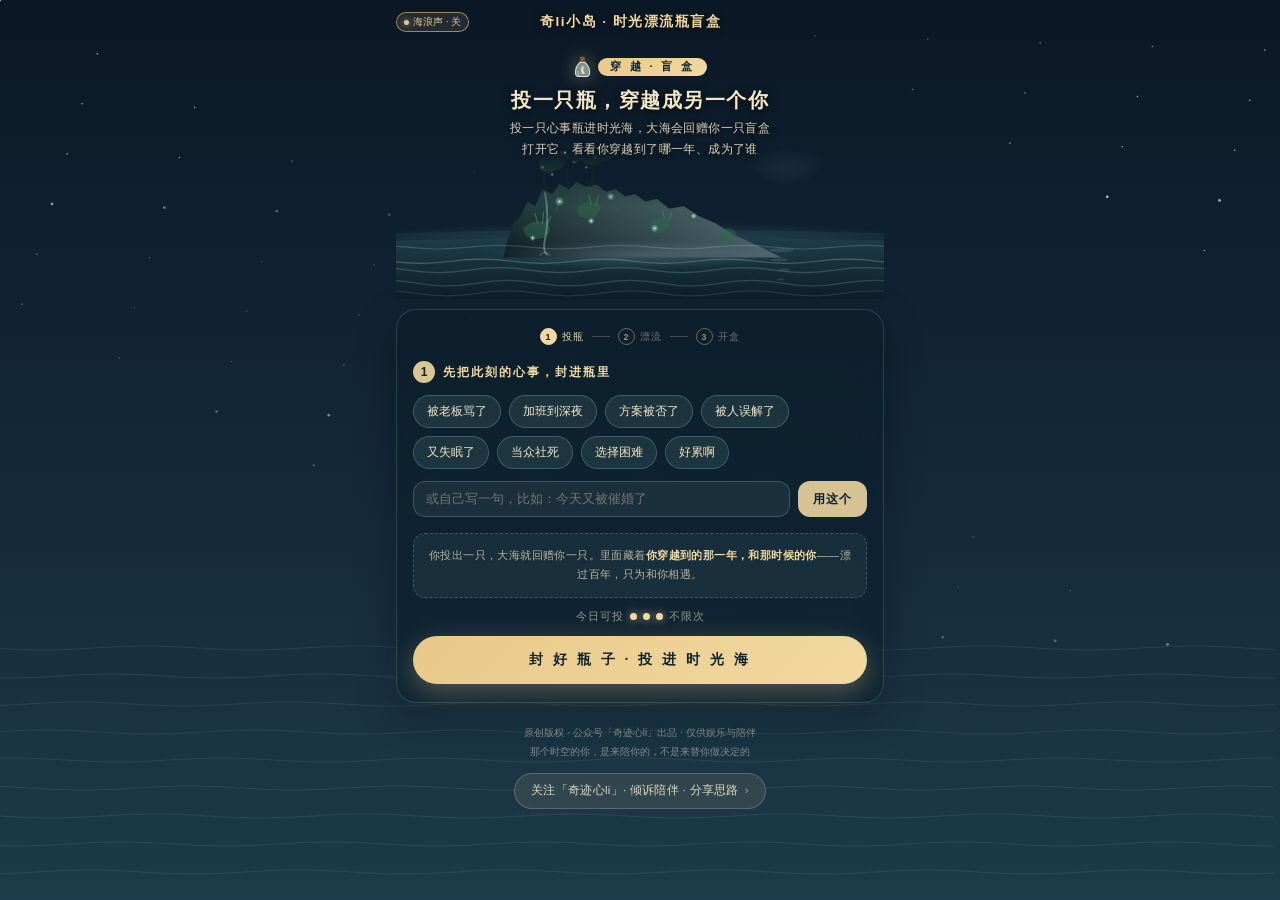
==== index.html @ 9c200d93 "H5 v5.5：投瓶/返回再投按键反馈音加大；年代滚轮改稳重连贯低鸣(E2→A2涌动+中频实体+八度微光)，两页同步" ====
<!DOCTYPE html>
<html lang="zh-CN">
<head>
<meta charset="UTF-8">
<meta name="viewport" content="width=device-width,initial-scale=1,maximum-scale=1,user-scalable=no">
<title>奇li小岛 · 时光漂流瓶盲盒</title>
<script>
var _hmt=_hmt||[];
(function(){var hm=document.createElement('script');
hm.src='https://hm.baidu.com/hm.js?e8ffc5809fb30e7ae87e03bc0fce1bfc';
var s=document.getElementsByTagName('script')[0];s.parentNode.insertBefore(hm,s);})();
function TRACK(e,p){try{if(window._hmt)window._hmt.push(['_trackEvent','island_box',e,JSON.stringify(p||{})]);}catch(x){}}
var GZH_BIZ='Mzg4NjQ3MjM3NQ==',GZH_NAME='奇迹心li';
var GZH_HOME='https://mp.weixin.qq.com/mp/profile_ext?action=home&__biz='+GZH_BIZ+'&scene=124#wechat_redirect';
var inWeChat=/MicroMessenger/i.test(navigator.userAgent);
function openGzh(src){TRACK(typeof src==='string'?src:'gzh',{ua:inWeChat?'wx':'other'});if(inWeChat){location.href=GZH_HOME;return;}copyName();}
function copyName(){try{var t=document.createElement('textarea');t.value=GZH_NAME;
t.style.position='fixed';t.style.opacity='0';document.body.appendChild(t);t.select();
document.execCommand('copy');document.body.removeChild(t);toast('已复制「'+GZH_NAME+'」，去微信搜索关注');
}catch(e){toast('请在微信搜索关注「'+GZH_NAME+'」');}}
function toast(m){var el=document.getElementById('toast');el.textContent=m;el.classList.add('show');
clearTimeout(toast._t);toast._t=setTimeout(function(){el.classList.remove('show');},1900);}
</script>
<style>
:root{--gold:#f2d9a0;--gold2:#e8c88a;--mint:#8fc0b6;--paper:#f2e6c6;--e1:#2e4038;--e2:#101814}
*{box-sizing:border-box;-webkit-tap-highlight-color:transparent}
html,body{margin:0;width:100%;min-height:100%;background:#0b1826;color:var(--paper);
font-family:-apple-system,BlinkMacSystemFont,"PingFang SC","Microsoft YaHei",sans-serif;user-select:none}
#cv{position:fixed;inset:0;width:100%;height:100%;display:block;z-index:0;transition:filter 1s ease}
.wrap{position:relative;z-index:2;max-width:520px;margin:0 auto;padding:0 16px 30px;min-height:100vh}
.top{position:sticky;top:0;z-index:5;display:flex;align-items:center;justify-content:space-between;
padding:12px 0 10px;margin-bottom:2px}
.top .name{color:var(--gold);font-size:13.5px;letter-spacing:1.5px;font-weight:600;text-shadow:0 1px 8px rgba(0,0,0,.7)}
.hero{position:relative;text-align:center;color:var(--paper);padding:12px 10px 0;height:255px;overflow:hidden}
.hero .txt{position:relative;z-index:3}
.hero .kicker-line{display:flex;align-items:center;justify-content:center;gap:6px;margin:0 0 9px}
.hero .bottle{position:relative;display:inline-flex;align-items:center;line-height:0;vertical-align:middle;filter:drop-shadow(0 0 9px rgba(232,200,138,.6))}
.hero .bottle-mini{display:block;width:19px;height:22px}
.hero h1{position:relative;font-size:20px;letter-spacing:1.5px;margin:0 0 4px;font-weight:600;text-shadow:0 2px 10px rgba(0,0,0,.8)}
.hero .kicker{position:relative;font-size:10.5px;letter-spacing:3px;color:#0e2230;background:linear-gradient(135deg,var(--gold2),var(--gold));
display:inline-block;padding:2px 12px;border-radius:12px;margin:0;font-weight:700}
.hero p{position:relative;font-size:11.5px;line-height:1.8;color:rgba(242,230,198,.9);letter-spacing:.4px;margin:0;text-shadow:0 1px 8px rgba(0,0,0,.85)}
.hero .scene{position:absolute;left:0;right:0;bottom:0;width:100%;height:150px;z-index:1;pointer-events:none;
-webkit-mask-image:linear-gradient(to bottom,transparent 0%,#000 38%);mask-image:linear-gradient(to bottom,transparent 0%,#000 38%)}
.panel{background:rgba(11,30,42,.56);border:1px solid rgba(143,192,182,.22);border-radius:20px;
padding:18px 16px;margin-top:10px;box-shadow:0 12px 40px rgba(0,0,0,.3);
-webkit-backdrop-filter:blur(12px);backdrop-filter:blur(12px)}
/* 三段式进度 */
.flow{display:flex;align-items:center;justify-content:center;margin:0 0 16px}
.flow .fs{display:flex;align-items:center;gap:5px;font-size:10px;letter-spacing:1px;color:rgba(242,230,198,.42)}
.flow .fs b{font-style:normal;width:17px;height:17px;border-radius:50%;border:1px solid rgba(242,217,160,.4);
display:flex;align-items:center;justify-content:center;font-size:9px;font-weight:600;color:rgba(242,217,160,.6)}
.flow .fs.on{color:var(--gold)}.flow .fs.on b{background:var(--gold);color:#0e2230;border-color:var(--gold)}
.flow .fl{width:18px;height:1px;background:rgba(242,217,160,.25);margin:0 8px}
.step{font-size:12px;color:var(--gold);letter-spacing:2px;font-weight:600;margin:2px 0 12px;
display:flex;align-items:center;gap:8px}
.step i{font-style:normal;width:22px;height:22px;border-radius:50%;background:rgba(242,217,160,.9);color:#0e2230;
font-size:12px;display:flex;align-items:center;justify-content:center;letter-spacing:0}
.tags{display:flex;flex-wrap:wrap;gap:8px}
.tag{font-size:12px;color:var(--paper);background:rgba(143,192,182,.12);border:1px solid rgba(143,192,182,.3);
border-radius:18px;padding:7px 13px;cursor:pointer;transition:.15s}
.tag:active,.tag.on{background:var(--gold);color:#0e2230;border-color:var(--gold)}
.custom{display:flex;gap:8px;margin-top:12px}
.custom input{flex:1;min-width:0;border:1px solid rgba(143,192,182,.28);border-radius:12px;padding:10px 12px;
font-size:12.5px;color:var(--paper);background:rgba(255,255,255,.06);outline:none;font-family:inherit}
.custom input::placeholder{color:rgba(242,230,198,.4)}
.custom input:focus{border-color:var(--gold)}
.custom button{border:none;background:rgba(242,217,160,.88);color:#0e2230;border-radius:12px;padding:0 15px;
font-size:12px;cursor:pointer;white-space:nowrap;letter-spacing:1px;font-weight:600}
.seal-note{margin-top:16px;padding:12px 13px;border-radius:12px;background:rgba(143,192,182,.08);
border:1px dashed rgba(143,192,182,.3);font-size:11px;line-height:1.75;color:rgba(242,230,198,.74);text-align:center;letter-spacing:.4px}
.seal-note b{color:var(--gold);font-weight:600}
.times{display:flex;align-items:center;justify-content:center;gap:6px;margin-top:12px;font-size:10.5px;color:rgba(242,230,198,.6);letter-spacing:1px}
.times i{font-style:normal;width:7px;height:7px;border-radius:50%;background:rgba(242,217,160,.25);transition:.3s}
.times i.on{background:var(--gold);box-shadow:0 0 8px rgba(242,217,160,.7)}
.bigbtn{display:block;width:100%;margin-top:12px;border:none;border-radius:26px;padding:15px;
background:linear-gradient(135deg,var(--gold2),var(--gold));color:#0e2230;font-size:14px;letter-spacing:3px;
font-weight:600;cursor:pointer;box-shadow:0 8px 26px rgba(232,200,138,.3);transition:.2s}
.bigbtn:active{transform:scale(.98)}
.bigbtn:disabled{background:rgba(143,192,182,.18);color:rgba(242,230,198,.5);box-shadow:none;cursor:default;letter-spacing:1px}
.bigbtn.ghost{background:linear-gradient(135deg,rgba(143,192,182,.28),rgba(143,192,182,.16));
color:#fff4d8;border:1px solid rgba(242,217,160,.5);box-shadow:0 0 24px rgba(143,192,182,.16)}
.reveal{display:none;margin-top:14px}.reveal.show{display:block}
/* 全屏仪式场景 */
.scene-full{display:none;position:fixed;inset:0;z-index:40;flex-direction:column;align-items:center;justify-content:center;
text-align:center;padding:30px;overflow:hidden}
.scene-full.show{display:flex}
#castScene{background:radial-gradient(circle at 50% 62%,#1c3b47 0%,#0b1826 68%)}
#driftScene{background:radial-gradient(circle at 50% 45%,#1b3348 0%,#0b1826 62%)}
.sf-kicker{font-size:10px;letter-spacing:5px;color:var(--mint);margin-bottom:10px;opacity:.85}
.sf-title{font-size:15px;letter-spacing:3px;color:var(--gold);margin-bottom:8px;font-weight:600}
.sf-sub{font-size:11.5px;line-height:1.9;color:rgba(242,230,198,.7);letter-spacing:.5px;max-width:300px;margin:0 auto}
/* 投瓶：心事入瓶 + 下沉 */
.cast-stage{position:relative;width:150px;height:170px;margin:24px auto 6px}
.cast-word{position:absolute;left:50%;top:6px;transform:translateX(-50%);white-space:nowrap;max-width:150px;overflow:hidden;
text-overflow:ellipsis;font-size:11px;color:#fff4d8;background:rgba(242,217,160,.12);border:1px solid rgba(242,217,160,.4);
padding:5px 12px;border-radius:12px;transition:all 1.05s cubic-bezier(.5,0,.7,.4)}
.cast-word.in{top:96px;transform:translateX(-50%) scale(.28);opacity:0}
.bottle-svg{position:absolute;left:50%;top:70px;width:62px;height:84px;margin-left:-31px;transition:all 1.1s cubic-bezier(.4,0,.6,1)}
.bottle-svg.sink{top:150px;transform:rotate(24deg) scale(.6);opacity:0}
/* 漂流：年份飞转 */
.wh-ring{position:relative;width:176px;height:176px;margin:8px auto 20px}
.wh-ring:before,.wh-ring:after{content:'';position:absolute;inset:0;border-radius:50%;
border:1px solid rgba(242,217,160,.4);animation:spin 3.2s linear infinite}
.wh-ring:after{inset:18px;border-color:rgba(143,192,182,.5);border-style:dashed;animation:spin 4.6s linear infinite reverse}
@keyframes spin{to{transform:rotate(360deg)}}
.wh-core{position:absolute;inset:42px;border-radius:50%;
background:radial-gradient(circle,rgba(242,217,160,.4),rgba(143,192,182,.1) 60%,transparent 72%);
box-shadow:0 0 60px rgba(242,217,160,.4);animation:pulse 1s ease-in-out infinite}
@keyframes pulse{0%,100%{transform:scale(.9);opacity:.7}50%{transform:scale(1.08);opacity:1}}
.wh-bottle{position:absolute;left:50%;top:50%;transform:translate(-50%,-50%);width:44px;height:60px;margin:0}
.wh-year{font-size:37px;font-weight:700;letter-spacing:2px;color:var(--gold);text-shadow:0 0 26px rgba(242,217,160,.6);font-variant-numeric:tabular-nums}
.wh-year.rolling{color:#fff4d8;animation:roll .11s linear infinite}
@keyframes roll{0%{opacity:.5;transform:translateY(-3px)}50%{opacity:1}100%{opacity:.6;transform:translateY(3px)}}
/* 大海回赠：海面浮起 + 拆封 */
#pickScene{background:radial-gradient(circle at 50% 55%,#17323f 0%,#0a141f 70%)}
.pick-stage{position:relative;width:200px;height:190px;margin:10px auto 0}
.pick-sea{position:absolute;left:0;right:0;bottom:18px;height:40px;border-radius:50%;
background:radial-gradient(ellipse at 50% 40%,rgba(143,192,182,.28),transparent 70%)}
.pick-bottle{position:absolute;left:50%;bottom:26px;width:66px;height:90px;margin-left:-33px;
transform:translateY(150px) rotate(-40deg);opacity:0;transition:all 1s cubic-bezier(.2,.8,.3,1)}
.pick-bottle.up{transform:translateY(0) rotate(-8deg);opacity:1}
.pick-bottle.open .cork{transform:translate(30px,-46px) rotate(40deg);opacity:0}
.pick-bottle .cork{transition:all .5s ease}
.pick-glow{position:absolute;left:50%;bottom:60px;width:120px;height:120px;margin-left:-60px;border-radius:50%;
background:radial-gradient(circle,rgba(242,217,160,.35),transparent 70%);opacity:0;transition:opacity .6s}
.pick-stage.up .pick-glow{opacity:1}
/* 穿越签证卡 */
.mail{display:none;position:relative;border-radius:20px;overflow:hidden;padding:0;
background:linear-gradient(155deg,var(--e1),var(--e2));
border:1px solid rgba(242,217,160,.45);
box-shadow:0 0 38px rgba(232,200,138,.18),inset 0 0 30px rgba(143,192,182,.1);
-webkit-backdrop-filter:blur(14px);backdrop-filter:blur(14px);transition:background .8s ease}
.mail.show{display:block;animation:rise .75s cubic-bezier(.2,.85,.3,1)}
@keyframes rise{from{opacity:0;transform:translateY(28px) scale(.94)}to{opacity:1;transform:translateY(0) scale(1)}}
.mail-glow{position:absolute;border-radius:50%;filter:blur(20px);pointer-events:none}
.mail-hd{position:relative;z-index:1;display:flex;align-items:center;justify-content:space-between;
padding:12px 16px;border-bottom:1px dashed rgba(242,217,160,.28)}
.mail-hd b{font-size:12px;color:var(--gold);letter-spacing:3px;font-weight:600}
.mail-hd span{font-size:8.5px;color:rgba(242,230,198,.55);letter-spacing:1.5px}
.mail-from{position:relative;z-index:1;text-align:center;font-size:10px;color:var(--mint);letter-spacing:1px;margin:12px 16px 0}
.mail-no{position:relative;z-index:1;text-align:center;font-size:9px;color:rgba(242,230,198,.45);letter-spacing:2px;margin-top:5px}
.mail-symbol{position:relative;z-index:1;width:52px;height:52px;margin:9px auto 4px;display:flex;align-items:center;justify-content:center;
border:1px solid rgba(242,217,160,.45);border-radius:50%;background:rgba(242,217,160,.07)}
.mail-symbol svg{width:34px;height:34px}
.mail-year{position:relative;z-index:1;text-align:center;color:#fff4d8;font-size:24px;font-weight:700;letter-spacing:1px;margin:6px 0 2px;
text-shadow:0 0 18px rgba(242,217,160,.45)}
.mail-era{position:relative;z-index:1;text-align:center;color:var(--mint);font-size:11.5px;letter-spacing:2px;margin-bottom:12px;opacity:.95}
.mail-art{position:relative;z-index:1;margin:0 14px;border-radius:12px;overflow:hidden;
border:1px solid rgba(242,217,160,.3);box-shadow:0 6px 22px rgba(0,0,0,.35)}
.mail-art svg{width:100%;height:118px;display:block}
.mail-stamp{position:absolute;z-index:2;right:20px;top:126px;width:46px;height:46px;border:2px solid rgba(232,120,90,.6);
border-radius:50%;display:flex;align-items:center;justify-content:center;transform:rotate(-16deg);
color:rgba(232,120,90,.85);font-size:9px;font-weight:700;letter-spacing:1px;background:rgba(12,32,46,.35)}
.mail-become{position:relative;z-index:1;text-align:center;margin:12px 16px 8px;font-size:11px;color:rgba(242,230,198,.72);letter-spacing:1px}
.mail-become b{display:block;margin-top:5px;font-size:16px;color:var(--gold);letter-spacing:.5px;font-weight:600;line-height:1.5;word-break:break-all}
.mail-become b em{font-style:normal;display:inline-flex;width:22px;height:22px;line-height:22px;justify-content:center;font-size:12px;color:#0e2230;background:linear-gradient(135deg,var(--gold2),var(--gold));border-radius:5px;margin-right:7px;vertical-align:1px;font-weight:700}
.mail-quote{position:relative;z-index:1;margin:2px 18px 10px;text-align:center;color:#fff4d8;font-size:15.5px;line-height:1.7;
font-weight:600;text-shadow:0 2px 10px rgba(0,0,0,.6)}
.mail-scene{position:relative;z-index:1;margin:0 14px 8px;padding:10px 13px;border-radius:9px;
background:rgba(242,217,160,.07);border:1px solid rgba(242,217,160,.16);
font-size:11.5px;line-height:1.85;color:rgba(248,235,205,.92);text-align:left;letter-spacing:.3px}
.mail-scene i{font-style:normal;color:var(--gold);opacity:.75;margin-right:4px}
.mail-quote:before{content:'「';color:var(--gold);opacity:.8}.mail-quote:after{content:'」';color:var(--gold);opacity:.8}
.mail-sign{position:relative;z-index:1;text-align:center;font-size:10px;color:rgba(242,230,198,.62);letter-spacing:.5px;padding:0 18px 15px;line-height:1.85}
.mail-sign b{color:var(--gold);font-weight:600}
/* v4.5 稀世穿越：金色点缀，保留原风格 */
.rare-badge{display:none;position:relative;z-index:3;margin:10px auto 0;width:max-content;
padding:4px 14px;border-radius:20px;font-size:10.5px;letter-spacing:3px;font-weight:700;color:#2a1c06;
background:linear-gradient(135deg,#f6e2a8,#e6c46e);box-shadow:0 0 16px rgba(242,217,160,.6),inset 0 1px 0 rgba(255,255,255,.5)}
.rare-badge.on{display:block;animation:badgeIn .7s cubic-bezier(.2,1.4,.4,1) both}
@keyframes badgeIn{from{opacity:0;transform:scale(.6) translateY(-6px)}to{opacity:1;transform:scale(1) translateY(0)}}
.mail.rare-glow{animation:mailGlow 1.6s ease-in-out 3}
@keyframes mailGlow{0%,100%{box-shadow:0 0 38px rgba(232,200,138,.18),inset 0 0 30px rgba(143,192,182,.1)}
50%{box-shadow:0 0 64px rgba(242,217,160,.7),inset 0 0 46px rgba(242,217,160,.22)}}
/* v4.6 殷实人家：淡青徽章 + 温和光晕（区别于稀世的金光） */
.rare-badge.prosper{background:linear-gradient(135deg,#bfe3d6,#86bdb0);color:#123a30;box-shadow:0 0 14px rgba(143,192,182,.55),inset 0 1px 0 rgba(255,255,255,.5)}
.mail.prosper-glow{animation:prosperGlow 1.6s ease-in-out 2}
@keyframes prosperGlow{0%,100%{box-shadow:0 0 30px rgba(143,192,182,.16),inset 0 0 24px rgba(143,192,182,.1)}
50%{box-shadow:0 0 50px rgba(143,192,182,.5),inset 0 0 34px rgba(143,192,182,.2)}}
.mail.rare-royal{border-color:rgba(246,226,168,.9)}
.mail.rare-royal .mail-year{text-shadow:0 0 26px rgba(246,226,168,.9),0 0 8px rgba(246,226,168,.7)}
.guide{display:flex;flex-direction:column;gap:9px;margin-top:13px}
.miniapp{display:flex;align-items:center;gap:10px;background:rgba(11,30,42,.42);
border:1px solid rgba(143,192,182,.18);border-radius:13px;padding:10px 11px;-webkit-backdrop-filter:blur(8px);backdrop-filter:blur(8px)}
.ma-qr{flex:none;width:52px;height:52px;border-radius:8px;background:rgba(255,255,255,.82);
border:1px dashed rgba(143,192,182,.42);display:flex;align-items:center;justify-content:center;overflow:hidden}
.ma-qr span{font-size:7.5px;color:#6c8a82;line-height:1.4;text-align:center;letter-spacing:.4px}
.ma-qr img{width:100%;height:100%;object-fit:contain;display:block}
.ma-tx{flex:1;min-width:0}
.ma-tx b{display:block;font-size:12.5px;color:var(--gold);letter-spacing:.5px}
.ma-tx small{display:block;font-size:10px;color:rgba(242,230,198,.62);margin-top:4px;line-height:1.55}
.again{display:flex;gap:10px;margin-top:10px}
.again button{flex:1;border:1px solid rgba(143,192,182,.3);background:rgba(143,192,182,.1);border-radius:12px;
padding:10px;font-size:12px;color:var(--paper);cursor:pointer;letter-spacing:1px}
.again button:active{background:rgba(143,192,182,.2)}
.decl{text-align:center;color:rgba(242,230,198,.5);font-size:10px;line-height:1.9;margin-top:20px}
.site-foot{margin:12px auto 0;text-align:center}
.foot-gzh{display:inline-flex;align-items:center;justify-content:center;gap:6px;min-height:36px;max-width:100%;margin:0 auto;padding:8px 16px;border:1px solid rgba(242,217,160,.24);border-radius:999px;background:rgba(242,217,160,.10);color:rgba(248,235,205,.88);font-size:11.5px;line-height:1.4;letter-spacing:.3px;white-space:nowrap;cursor:pointer;-webkit-backdrop-filter:blur(6px);backdrop-filter:blur(6px)}
.foot-gzh i{font-style:normal;color:rgba(143,192,182,.85)}
.foot-gzh:active{background:rgba(242,217,160,.18);border-color:rgba(242,217,160,.42);color:#fff4d8}
.toast{position:fixed;left:50%;top:50%;transform:translate(-50%,-50%) translateY(10px);
background:rgba(11,30,42,.96);color:var(--paper);font-size:12.5px;padding:11px 18px;border-radius:20px;
opacity:0;pointer-events:none;transition:.25s;z-index:99;white-space:nowrap;border:1px solid rgba(242,217,160,.3);text-align:center}
.toast.show{opacity:1;transform:translate(-50%,-50%) translateY(0)}

/* v1.7 海报预览 + 温和提醒 */
.poster-mask{position:fixed;inset:0;z-index:80;background:rgba(3,10,16,.9);display:none;align-items:center;justify-content:center;padding:16px;-webkit-backdrop-filter:blur(6px);backdrop-filter:blur(6px)}
.poster-mask.show{display:flex}
.poster-wrap{width:100%;max-width:330px;text-align:center}
.poster-wrap img{width:100%;display:block;border-radius:14px;box-shadow:0 20px 60px rgba(0,0,0,.6)}
.poster-actions{display:flex;gap:10px;margin-top:14px;justify-content:center}
.poster-actions button{flex:1;border-radius:20px;padding:10px 8px;font-size:12px;letter-spacing:2px}
.poster-save{border:1px solid rgba(242,217,160,.55);background:linear-gradient(135deg,rgba(242,217,160,.28),rgba(242,217,160,.14));color:var(--gold);font-weight:600}
.poster-close{border:1px solid rgba(143,192,182,.4);background:rgba(143,192,182,.1);color:var(--paper)}
.gentle{position:fixed;inset:0;z-index:75;background:rgba(3,10,16,.55);display:none;align-items:flex-end;justify-content:center;padding:0 16px 28px;-webkit-backdrop-filter:blur(3px);backdrop-filter:blur(3px)}
.gentle.show{display:flex}
.gentle-box{width:100%;max-width:360px;background:linear-gradient(135deg,rgba(28,50,58,.97),rgba(11,24,34,.97));border:1px solid rgba(242,217,160,.3);border-radius:16px;padding:18px;text-align:center;box-shadow:0 12px 40px rgba(0,0,0,.5)}
.gentle-box b{display:block;color:var(--gold);font-size:15px;letter-spacing:1.5px;margin-bottom:9px}
.gentle-box p{font-size:12px;line-height:1.75;color:rgba(242,230,198,.82);margin:0 0 15px}
.gentle-actions{display:flex;gap:10px;margin-top:2px}
.gentle-actions button{flex:1;font-size:12px;letter-spacing:2px;border-radius:20px;padding:9px 6px}
.ga-gzh{border:1px solid rgba(242,217,160,.4);background:rgba(242,217,160,.1);color:var(--gold)}
.ga-again{border:1px solid rgba(143,192,182,.45);background:rgba(143,192,182,.12);color:var(--paper)}
/* v1.9 全屏长按引导：低调，提示字小于主按钮，不抢视觉 */
.lp-mask{position:fixed;inset:0;z-index:90;background:rgba(3,10,16,.94);display:none;align-items:center;justify-content:center;padding:16px;-webkit-backdrop-filter:blur(4px);backdrop-filter:blur(4px)}
.lp-mask.show{display:flex}
.lp-inner{width:100%;max-width:320px;text-align:center}
.lp-inner img{width:100%;display:block;border-radius:12px;box-shadow:0 18px 50px rgba(0,0,0,.6)}
.lp-tip{font-size:10.5px;line-height:1.6;color:rgba(242,230,198,.45);letter-spacing:1px;margin:13px 0 0}
.lp-close{border:0;background:transparent;color:rgba(143,192,182,.5);font-size:11px;letter-spacing:2px;padding:8px 14px;margin-top:8px}

/* v5.1 海浪环境音开关 */
.wave-btn{flex:0 0 auto;display:inline-flex;align-items:center;gap:4px;background:rgba(232,200,138,.06);border:1px solid rgba(232,200,138,.25);color:#a99c82;border-radius:14px;padding:4px 7px;font-size:10px;line-height:1;white-space:nowrap;cursor:pointer;transition:.2s;-webkit-tap-highlight-color:transparent}
.wave-btn .wave-dot{width:5px;height:5px;border-radius:50%;background:#5a6b7d;transition:.2s}
.wave-btn.on{color:#e8c88a;border-color:rgba(232,200,138,.6);background:rgba(232,200,138,.1)}
.wave-btn.on .wave-dot{background:#e8c88a;box-shadow:0 0 6px rgba(232,200,138,.8);animation:wavePulse 2.4s ease-in-out infinite}
@keyframes wavePulse{0%,100%{opacity:.55}50%{opacity:1}}
/* 月光碎影波光闪烁 */
@keyframes glint{0%,100%{opacity:.14}50%{opacity:.04}}
.moongl ellipse{animation:glint 5.4s ease-in-out infinite}
.moongl ellipse:nth-child(2){animation-delay:-1.3s}
.moongl ellipse:nth-child(3){animation-delay:-2.7s}
.moongl ellipse:nth-child(4){animation-delay:-4.1s}
</style>
</head>
<body>
<canvas id="cv"></canvas>
<div class="wrap">
  <div class="top">
    <button class="wave-btn" id="waveBtn" type="button" aria-label="开关海浪环境音"><span class="wave-dot"></span>海浪声 · 关</button>
    <span class="name">奇li小岛 · 时光漂流瓶盲盒</span>
    <span style="width:92px"></span>
  </div>

  <div class="hero">
    <svg class="scene" viewBox="0 0 400 150" preserveAspectRatio="xMidYMax slice" aria-hidden="true">
      <defs>
        <radialGradient id="mg" cx="50%" cy="50%" r="50%">
          <stop offset="0" stop-color="#cfe0ec" stop-opacity=".42"/><stop offset="1" stop-color="#cfe0ec" stop-opacity="0"/>
        </radialGradient>
        <linearGradient id="rock" x1="0" y1="0" x2="0" y2="1">
          <stop offset="0" stop-color="#28433f"/><stop offset="1" stop-color="#0c1c24"/>
        </linearGradient>
        <linearGradient id="rockLit" x1="1" y1="0" x2="0" y2="0">
          <stop offset="0" stop-color="#8aa8b4" stop-opacity=".5"/><stop offset="1" stop-color="#8aa8b4" stop-opacity="0"/>
        </linearGradient>
        <linearGradient id="islandSea" x1="0" y1="0" x2="0" y2="1">
          <stop offset="0" stop-color="#1e3e49"/><stop offset="1" stop-color="#0c1e27"/>
        </linearGradient>
        <radialGradient id="mist" cx="50%" cy="50%" r="50%">
          <stop offset="0" stop-color="#a6c5cd" stop-opacity=".34"/><stop offset="1" stop-color="#a6c5cd" stop-opacity="0"/>
        </radialGradient>
        <radialGradient id="spark" cx="50%" cy="50%" r="50%">
          <stop offset="0" stop-color="#bff0d0" stop-opacity=".9"/><stop offset="1" stop-color="#bff0d0" stop-opacity="0"/>
        </radialGradient>
      </defs>

      <!-- 冷月 -->
      <circle cx="320" cy="18" r="40" fill="url(#mg)"/>
      <circle cx="320" cy="18" r="11" fill="#e3edf2" opacity=".9"/>

      <!-- 疏星 -->
      <g fill="#cfe0ec">
        <circle cx="40" cy="20" r=".9" opacity=".5"/><circle cx="96" cy="12" r="1" opacity=".4"/>
        <circle cx="150" cy="26" r=".8" opacity=".45"/><circle cx="210" cy="10" r="1" opacity=".5"/>
        <circle cx="262" cy="18" r=".9" opacity=".4"/><circle cx="120" cy="44" r=".7" opacity=".3"/>
        <circle cx="360" cy="12" r=".8" opacity=".4"/><circle cx="64" cy="46" r=".7" opacity=".3"/>
      </g>

      <!-- 远海薄雾 -->
      <path d="M0 96 Q200 90 400 96 V114 H0Z" fill="#193440" opacity=".5"/>
      <ellipse cx="200" cy="100" rx="230" ry="14" fill="url(#mist)" opacity=".5"/>

      <!-- 海面 -->
      <path d="M0 102 Q200 97 400 102 V150 H0Z" fill="url(#islandSea)"/>

      <!-- 冷月碎影（波光闪烁） -->
      <g class="moongl" fill="#bcd4de" opacity=".14">
        <ellipse cx="316" cy="110" rx="10" ry="1.6"/><ellipse cx="314" cy="118" rx="7" ry="1.3"/>
        <ellipse cx="318" cy="126" rx="5" ry="1"/><ellipse cx="315" cy="134" rx="3" ry=".8"/>
      </g>

      <!-- 孤岛礁岩：左高右缓入海，孤悬海上 -->
      <path d="M88 116 L92 100 L96 88 L102 82 L108 70 L114 74 L120 60 L128 64 L134 56 L142 60 L148 54 L156 58 L164 56 L172 62 L180 60 L188 66 L196 64 L204 70 L214 68 L224 76 L236 74 L248 82 L262 88 L278 98 L296 106 L316 116 Z" fill="url(#rock)"/>
      <path d="M88 116 L92 100 L96 88 L102 82 L108 70 L114 74 L120 60 L128 64 L134 56 L142 60 L148 54 L156 58 L164 56 L172 62 L180 60 L188 66 L196 64 L204 70 L214 68 L224 76 L236 74 L248 82 L262 88 L278 98 L296 106 L316 116 Z" fill="url(#rockLit)"/>

      <!-- 岩面青苔与蔓草：野生，不是修剪过的园林 -->
      <g fill="#2f6a4c" opacity=".5">
        <path d="M104 92 q10-9 20-4 q6 8-4 12 q-14 3-16-8z"/>
        <path d="M150 74 q10-7 18 0 q-2 10-12 10 q-10-2-6-10z"/>
        <path d="M210 86 q9-6 15 2 q-3 8-12 8 q-8-3-3-10z"/>
        <path d="M266 94 q8-5 13 2 q-2 7-10 7 q-7-2-3-9z"/>
      </g>
      <g stroke="#4b8a63" fill="none" stroke-width="1" stroke-linecap="round" opacity=".6">
        <path d="M116 88 l-2-8 M120 88 l1-9 M124 89 l3-7"/>
        <path d="M160 72 l-2-7 M164 73 l2-8"/>
        <path d="M220 84 l-2-7 M224 85 l2-6"/>
      </g>

      <!-- 岩顶几棵树：错落、歪斜、不成排，像自己长出来的 -->
      <g stroke="#122c26" fill="none" stroke-linecap="round">
        <path d="M142 58 Q138 44 142 34" stroke-width="2.4"/>
        <path d="M160 57 Q164 44 159 38" stroke-width="2"/>
        <path d="M124 62 Q119 52 123 45" stroke-width="1.7"/>
      </g>
      <g fill="#265640" opacity=".92">
        <path d="M142 36 q-11-2-10-11 q1-8 9-9 q2-9 11-7 q8 2 7 10 q7 3 5 10 q-2 6-11 6 q-6 6-11 1z"/>
        <path d="M159 40 q-9-1-8-9 q1-7 8-8 q2-7 9-6 q6 2 5 8 q6 3 4 8 q-2 5-9 5 q-5 5-9 2z"/>
        <path d="M123 46 q-7-1-6-7 q1-6 7-6 q1-6 7-5 q5 1 4 6 q5 2 3 6 q-2 4-7 4 q-4 4-8 2z"/>
      </g>
      <!-- 枝头几点花，世外桃源的信物 -->
      <g fill="#f6d9e2" opacity=".9">
        <circle cx="136" cy="30" r="1.5"/><circle cx="150" cy="26" r="1.4"/>
        <circle cx="146" cy="38" r="1.2"/><circle cx="163" cy="34" r="1.3"/>
        <circle cx="156" cy="42" r="1.1"/><circle cx="120" cy="42" r="1.2"/>
        <circle cx="128" cy="48" r="1"/>
      </g>

      <!-- 藤蔓垂落 -->
      <g stroke="#2f6048" fill="none" stroke-width="1" opacity=".65" stroke-linecap="round">
        <path d="M150 58 q3 12 -2 20"/><path d="M180 62 q-3 10 2 17"/>
        <path d="M132 64 q2 8 -1 14"/>
      </g>

      <!-- 一线山泉入海 -->
      <path d="M122 62 q4 22 0 40 q-2 8 2 12" fill="none" stroke="#a8d8d0" stroke-width="1.6" opacity=".4"/>
      <g stroke="#bcd4de" fill="none" opacity=".3" stroke-linecap="round">
        <path d="M118 114 q4-4 8 0"/>
      </g>

      <!-- 岛上的灵光：自然的萤光，不是谁家的灯 -->
      <g fill="url(#spark)" opacity=".8">
        <circle cx="134" cy="70" r="4"/><circle cx="176" cy="66" r="3.4"/>
        <circle cx="160" cy="86" r="3"/><circle cx="212" cy="92" r="3.2"/>
        <circle cx="112" cy="100" r="2.6"/><circle cx="244" cy="82" r="2.6"/>
      </g>
      <g fill="#dfffee" opacity=".8">
        <circle cx="134" cy="70" r=".8"/><circle cx="176" cy="66" r=".7"/>
        <circle cx="160" cy="86" r=".7"/><circle cx="212" cy="92" r=".7"/>
        <circle cx="112" cy="100" r=".6"/><circle cx="244" cy="82" r=".6"/>
      </g>

      <!-- 海面长波浪：贯穿整屏的连续水波线，整条随风缓缓流动 -->
      <g fill="none" stroke-linecap="round">
        <path d="M-40 108 q25 -3 50 0 t50 0 t50 0 t50 0 t50 0 t50 0 t50 0 t50 0 t50 0 t50 0" stroke="#bcd4de" stroke-width="1" opacity=".22">
          <animateTransform attributeName="transform" type="translate" values="-18 0; 18 -1; -18 0" dur="9s" repeatCount="indefinite"/>
          <animate attributeName="opacity" values=".14;.26;.14" dur="9s" repeatCount="indefinite"/>
        </path>
        <path d="M-40 118 q25 -3.5 50 0 t50 0 t50 0 t50 0 t50 0 t50 0 t50 0 t50 0 t50 0 t50 0" stroke="#a9c8d2" stroke-width="1" opacity=".3">
          <animateTransform attributeName="transform" type="translate" values="20 0; -20 1.2; 20 0" dur="7.4s" begin="-2s" repeatCount="indefinite"/>
          <animate attributeName="opacity" values=".18;.34;.18" dur="7.4s" begin="-2s" repeatCount="indefinite"/>
        </path>
        <path d="M-40 127 q25 -4 50 0 t50 0 t50 0 t50 0 t50 0 t50 0 t50 0 t50 0 t50 0 t50 0" stroke="#9dbcc6" stroke-width="1" opacity=".3">
          <animateTransform attributeName="transform" type="translate" values="-22 0; 22 -1.4; -22 0" dur="8.2s" begin="-4s" repeatCount="indefinite"/>
          <animate attributeName="opacity" values=".17;.33;.17" dur="8.2s" begin="-4s" repeatCount="indefinite"/>
        </path>
      </g>

      <!-- 雾锁孤礁 -->
      <ellipse cx="200" cy="114" rx="132" ry="12" fill="url(#mist)" opacity=".62"/>

      <!-- 前景长波浪：贯穿整屏的连续水波线，缓缓流动 -->
      <g fill="none" stroke-linecap="round">
        <path d="M-40 137 q25 -4.5 50 0 t50 0 t50 0 t50 0 t50 0 t50 0 t50 0 t50 0 t50 0 t50 0" stroke="#7fa6ae" stroke-width="1" opacity=".28">
          <animateTransform attributeName="transform" type="translate" values="-24 0; 24 0; -24 0" dur="10s" begin="-1s" repeatCount="indefinite"/>
          <animate attributeName="opacity" values=".18;.32;.18" dur="10s" begin="-1s" repeatCount="indefinite"/>
        </path>
        <path d="M-40 145 q25 -4 50 0 t50 0 t50 0 t50 0 t50 0 t50 0 t50 0 t50 0 t50 0 t50 0" stroke="#6f9aa4" stroke-width="1" opacity=".24">
          <animateTransform attributeName="transform" type="translate" values="26 0; -26 1; 26 0" dur="8.8s" begin="-5s" repeatCount="indefinite"/>
          <animate attributeName="opacity" values=".14;.28;.14" dur="8.8s" begin="-5s" repeatCount="indefinite"/>
        </path>
      </g>
    </svg>
    <div class="txt">
      <div class="kicker-line"><span class="bottle"><svg class="bottle-mini" viewBox="0 0 24 28" aria-hidden="true"><rect x="9" y="1" width="6" height="5" rx="1" fill="#8a5a3c"/><rect x="8" y="5.5" width="8" height="2.6" rx="1" fill="#6e462e"/><path d="M9 8 q-6 5 -6 13 q0 5 4 5 h10 q4 0 4-5 q0-8-6-13 Z" fill="#a9d0c6" fill-opacity=".62" stroke="#d8ede4" stroke-width="1.3"/><path d="M11 13 q-2 5 0 9 q2 2 4 0 q-2-2-2-5 q0-2 1-4 Z" fill="#f2e6c6" stroke="#c9a86a" stroke-width=".8"/><path d="M6 19 q0 4 2 6" fill="none" stroke="#eaf7f1" stroke-opacity=".7" stroke-width="1"/></svg></span><span class="kicker">穿 越 · 盲 盒</span></div>
      <h1>投一只瓶，穿越成另一个你</h1>
      <p>投一只心事瓶进时光海，大海会回赠你一只盲盒<br>打开它，看看你穿越到了哪一年、成为了谁</p>
    </div>
  </div>

  <div class="panel" id="formPanel">
    <div class="flow" id="flow">
      <span class="fs on"><b>1</b>投瓶</span><span class="fl"></span>
      <span class="fs"><b>2</b>漂流</span><span class="fl"></span>
      <span class="fs"><b>3</b>开盒</span>
    </div>
    <div class="step"><i>1</i>先把此刻的心事，封进瓶里</div>
    <div class="tags" id="pains">
      <span class="tag">被老板骂了</span><span class="tag">加班到深夜</span>
      <span class="tag">方案被否了</span><span class="tag">被人误解了</span>
      <span class="tag">又失眠了</span><span class="tag">当众社死</span>
      <span class="tag">选择困难</span><span class="tag">好累啊</span>
    </div>
    <div class="custom">
      <input id="customPain" type="text" maxlength="24" placeholder="或自己写一句，比如：今天又被催婚了">
      <button id="addPain">用这个</button>
    </div>
    <div class="seal-note">你投出一只，大海就回赠你一只。里面藏着<b>你穿越到的那一年，和那时候的你</b>——漂过百年，只为和你相遇。</div>
    <div class="times" id="times"><span>今日可投</span><i class="on"></i><i class="on"></i><i class="on"></i><span id="timesLeft">不限次</span></div>
    <button class="bigbtn" id="genBtn">封 好 瓶 子 · 投 进 时 光 海</button>
  </div>

  <div class="reveal" id="reveal">
    <!-- 第一幕：投瓶 -->
    <div class="scene-full" id="castScene">
      <div class="sf-kicker">第 一 幕 · 投 瓶</div>
      <div class="sf-title">把心事交给海</div>
      <div class="cast-stage">
        <div class="cast-word" id="castWord">被老板骂了</div>
        <svg class="bottle-svg" id="castBottle" viewBox="0 0 62 84" aria-hidden="true">
          <defs>
            <linearGradient id="gl" x1="0" y1="0" x2="1" y2="1">
              <stop offset="0" stop-color="#bfe0d8" stop-opacity=".55"/><stop offset=".5" stop-color="#7fb0ac" stop-opacity=".32"/><stop offset="1" stop-color="#cfe6dd" stop-opacity=".5"/>
            </linearGradient>
          </defs>
          <rect x="24" y="4" width="14" height="12" rx="2" fill="#8a5a3c"/>
          <rect x="23" y="14" width="16" height="5" rx="2" fill="#6e462e"/>
          <path d="M25 19 q-13 12 -13 30 L12 74 Q12 79 17 79 L45 79 Q50 79 50 74 L50 49 q0-18-13-30 Z" fill="url(#gl)" stroke="#d8ede4" stroke-opacity=".7" stroke-width="1.5"/>
          <path d="M30 34 q-6 12 0 26 q6 4 12 0 q-6-6-6-16 q0-7 2-11 Z" fill="#f2e6c6" opacity=".9" stroke="#c9a86a" stroke-width="1"/>
          <path d="M24 75 Q31 78 38 75" fill="none" stroke="#cfe6dd" stroke-opacity=".5" stroke-width="1"/>
        </svg>
      </div>
      <div class="sf-sub" id="castSub">你的瓶子沉进了时光海，越漂越远……</div>
    </div>

    <!-- 第二幕：漂流穿越 -->
    <div class="scene-full" id="driftScene">
      <div class="sf-kicker">第 二 幕 · 时 光 穿 行</div>
      <div class="wh-ring">
        <div class="wh-core"></div>
        <svg class="wh-bottle" viewBox="0 0 62 84" aria-hidden="true">
          <rect x="24" y="4" width="14" height="12" rx="2" fill="#8a5a3c"/>
          <path d="M25 19 q-13 12 -13 30 L12 74 Q12 79 17 79 L45 79 Q50 79 50 74 L50 49 q0-18-13-30 Z" fill="url(#gl)" stroke="#d8ede4" stroke-opacity=".7" stroke-width="1.5"/>
          <path d="M30 34 q-6 12 0 26 q6 4 12 0 q-6-6-6-16 q0-7 2-11 Z" fill="#f2e6c6" opacity=".9"/>
        </svg>
      </div>
      <div class="wh-year rolling" id="whYear">0000</div>
      <div class="sf-sub" style="margin-top:12px">这只瓶子，正漂过一年又一年……<br>它会停在哪一段岁月？</div>
    </div>

    <!-- 第三幕：大海回赠 -->
    <div class="scene-full" id="pickScene">
      <div class="sf-kicker">第 三 幕 · 大 海 回 赠</div>
      <div class="sf-title">大海回赠你一只瓶</div>
      <div class="pick-stage" id="pickStage">
        <div class="pick-glow"></div>
        <div class="pick-sea"></div>
        <svg class="pick-bottle" id="pickBottle" viewBox="0 0 62 84" aria-hidden="true">
          <g class="cork"><rect x="24" y="4" width="14" height="12" rx="2" fill="#8a5a3c"/></g>
          <rect x="23" y="14" width="16" height="5" rx="2" fill="#6e462e"/>
          <path d="M25 19 q-13 12 -13 30 L12 74 Q12 79 17 79 L45 79 Q50 79 50 74 L50 49 q0-18-13-30 Z" fill="url(#gl)" stroke="#d8ede4" stroke-opacity=".75" stroke-width="1.5"/>
          <path d="M30 34 q-6 12 0 26 q6 4 12 0 q-6-6-6-16 q0-7 2-11 Z" fill="#f2e6c6" opacity=".95" stroke="#c9a86a" stroke-width="1"/>
        </svg>
      </div>
      <div class="sf-sub" id="pickSub">海面浮起一只瓶——这是大海回赠你的盲盒，里面是你穿越后的那一年。</div>
      <button class="bigbtn ghost" id="pickBtn" style="display:none;max-width:280px">拔 开 瓶 塞 · 拆 开 盲 盒</button>
    </div>

    <!-- 穿越签证卡 -->
    <div class="mail" id="mail">
      <div class="mail-glow" style="width:120px;height:120px;top:20px;left:-30px;background:rgba(242,217,160,.14)"></div>
      <div class="mail-glow" style="width:110px;height:110px;bottom:20px;right:-24px;background:rgba(143,192,182,.14)"></div>
      <div class="mail-hd"><b>时 光 签 证</b><span>TIME PASSPORT · QILI ISLAND</span></div>
      <div class="rare-badge" id="rareBadge">稀 世 穿 越</div>
    <div class="mail-from" id="mailFrom">来自另一段时光的回信</div>
      <div class="mail-no" id="mailNo">漂流编号 NO. 000001</div>
      <div class="mail-symbol" id="mailSymbol"></div>
      <div class="mail-year" id="mailYear">公元 1003 年</div>
      <div class="mail-era" id="mailEra">北宋 · 景德年间</div>
      <div class="mail-art" id="mailArt"></div>
      <div class="mail-stamp" id="mailStamp">已 抵 达</div>
      <div class="mail-become">你穿越成了<b><em id="mailIcon">匠</em><span id="mailRole">青铜工匠</span></b></div>
      <div class="mail-scene"><i>◈</i><span id="mailScene"></span></div>
      <div class="mail-quote" id="mailQuote"></div>
      <div class="mail-sign" id="mailSign"></div>
    </div>

    <div class="guide" id="guide" style="display:none">
      <div class="miniapp" id="miniApp">
        <div class="ma-qr" id="miniQr"><span>小程序码<br>待放入</span></div>
        <div class="ma-tx">
          <b>回到「奇li小岛」小程序</b>
          <small>你在这儿扔出的瓶，和小岛海边捡到的也许来自同一片海</small>
        </div>
      </div>
      <div class="again">
        <button id="copyBtn">保存签证图</button>
        <button id="resetBtn">返回再投一只</button>
      </div>
    </div>
  </div>

  <div class="decl">原创版权 · 公众号「奇迹心li」出品 · 仅供娱乐与陪伴<br>那个时空的你，是来陪你的，不是来替你做决定的</div>
  <div class="site-foot">
    <button class="foot-gzh" id="footGzh" type="button" aria-label="关注公众号奇迹心li">关注「奇迹心li」· 倾诉陪伴 · 分享思路 <i>›</i></button>
  </div>
</div>
<div class="toast" id="toast"></div>

<div class="poster-mask" id="posterMask">
  <div class="poster-wrap">
    <img id="posterImg" alt="时光签证海报">
    <div class="poster-actions">
      <button class="poster-save" id="posterSave" type="button">保存到相册</button>
      <button class="poster-close" id="posterClose" type="button">关 闭</button>
    </div>
  </div>
</div>
<div class="lp-mask" id="lpMask">
  <div class="lp-inner">
    <img id="lpImg" alt="时光签证海报">
    <p class="lp-tip">长按图片，存到相册</p>
    <button class="lp-close" id="lpClose" type="button">知道了</button>
  </div>
</div>
<div class="gentle" id="gentle">
  <div class="gentle-box">
    <b>今天海面平静了</b>
    <p>三次投瓶已经用完，去公众号「奇迹心li」看看今天飘来了哪些故事，或者继续投瓶。</p>
    <div class="gentle-actions">
      <button class="ga-gzh" id="gentleGzh" type="button">去「奇迹心li」</button>
      <button class="ga-again" id="gentleClose" type="button">继续投瓶</button>
    </div>
  </div>
</div>


<script>
(function(){
  var cv=document.getElementById('cv'),ctx=cv.getContext('2d');
  var W=0,H=0,DPR=Math.min(window.devicePixelRatio||1,2);
  function resize(){W=window.innerWidth;H=window.innerHeight;cv.width=W*DPR;cv.height=H*DPR;ctx.setTransform(DPR,0,0,DPR,0,0);}
  window.addEventListener('resize',resize);resize();
  var t=0;
  function frame(){
    t+=0.016;
    var g=ctx.createLinearGradient(0,0,0,H);
    g.addColorStop(0,'#0b1826');g.addColorStop(0.55,'#14293a');g.addColorStop(1,'#1d3b4a');
    ctx.fillStyle=g;ctx.fillRect(0,0,W,H);
    for(var i=0;i<70;i++){
      var x=(i*97.3)%W,y=(i*53.7)%(H*0.72),a=0.25+0.55*(0.5+0.5*Math.sin(t*1.2+i));
      ctx.globalAlpha=a;ctx.fillStyle='#cfe0ec';
      ctx.beginPath();ctx.arc(x,y,(i%4===0?1.4:0.8),0,6.2832);ctx.fill();
    }
    ctx.globalAlpha=1;
    ctx.strokeStyle='rgba(180,214,220,.10)';ctx.lineWidth=1;
    for(var r=0;r<9;r++){var yy=H*0.72+r*(H*0.28/9);ctx.beginPath();
      for(var x=0;x<=W;x+=14){var dy=Math.sin(x*0.03+t*0.8+r)*2;
        if(x===0)ctx.moveTo(x,yy+dy);else ctx.lineTo(x,yy+dy);}ctx.stroke();}
    requestAnimationFrame(frame);
  }
  requestAnimationFrame(frame);

  var ERAS=[{"year":"公元前 1600 年","spin":"公元前1600","era":"商 · 青铜时代","c1":"#3a2a1e","c2":"#14100c","art":"<defs><linearGradient id=\"e0\" x1=\"0\" y1=\"0\" x2=\"0\" y2=\"1\"><stop offset=\"0\" stop-color=\"#3a2a1e\"/><stop offset=\"1\" stop-color=\"#14100c\"/></linearGradient><radialGradient id=\"e0g\" cx=\"72%\" cy=\"28%\" r=\"55%\"><stop offset=\"0\" stop-color=\"#f2d9a0\" stop-opacity=\".3\"/><stop offset=\"1\" stop-color=\"#f2d9a0\" stop-opacity=\"0\"/></radialGradient></defs><rect width=\"300\" height=\"120\" fill=\"url(#e0)\"/><rect width=\"300\" height=\"120\" fill=\"url(#e0g)\"/><path d=\"M20 90 L20 54 L280 54\" fill=\"none\" stroke=\"#7a5c3a\" stroke-width=\"2\"/><path d=\"M14 54 L150 30 L286 54\" fill=\"none\" stroke=\"#8c5a2f\" stroke-width=\"3\"/><g stroke=\"#c9a86a\" fill=\"none\" stroke-width=\"1.4\"><path d=\"M96 100 v-22 M110 100 v-22 M124 100 v-22 M138 100 v-22 M152 100 v-22\"/><path d=\"M94 84 h60 M94 92 h60\"/></g><g transform=\"translate(210,90) scale(1)\" fill=\"#0a0807\"><circle cx=\"0\" cy=\"-14\" r=\"6\"/><path d=\"M-6 -9 Q0 -5 6 -9 L10 8 Q0 12 -10 8 Z\"/><path d=\"M-11 8 Q-17 11 -15 15 L15 15 Q17 11 11 8 Z\"/></g>","symbol":"<path d=\"M12 4 h8 v8 h-8z M10 12 h12 v3 h-12z M12 15 l-2 5 M20 15 l2 5\" stroke=\"#f2d9a0\" fill=\"none\" stroke-width=\"1.4\"/>","roles":[{"name":"青铜铸造匠","icon":"铸","q":"火候到了，铜水自己会说话","scene":"蹲在陶范旁，一勺铜水顺着浇口注进去，白烟腾起。等范子凉透，拿石锤轻轻敲开，露出一只纹路清晰的爵。"},{"name":"甲骨刻辞官","icon":"文","q":"把日子刻下来，就不怕忘","scene":"龟甲摊在膝头，握着青铜刻刀，一笔一笔把今日的雨量和收成刻进骨面。刻完吹去碎屑，把甲片收进麻袋。"},{"name":"玉器琢磨匠","icon":"玉","q":"好玉是磨出来的","scene":"坐在砂轮前，捧着一块带皮的玉料来回推磨，手上沾满解玉砂。磨了半日，玉的温润才从石皮里一点点透出来。"},{"name":"陶器烧制匠","icon":"陶","q":"泥巴进了窑，出来就是器物","scene":"把排好的陶坯推进窑膛，添上干柴，火苗舔着窑壁。守到天亮开窑，一件件陶罐青中带亮，挨个敲听声响。"},{"name":"种粟农人","icon":"粟","q":"地不骗人，种什么收什么","scene":"天刚亮就下到田里，弯着腰把粟苗间的杂草一根根拔掉。日头升高，直起身抹把汗，看看齐腰的青苗。"},{"name":"养蚕妇人","icon":"蚕","q":"一片叶子，一条命，一缕丝","scene":"她轻手轻脚掀开竹匾，撒上一层嫩桑叶，蚕儿立刻沙沙地啃起来。她挑走几条僵蚕，又给匾底垫干草。"},{"name":"织帛女工","icon":"织","q":"一寸一寸，织出日子","scene":"她坐在织机前，脚踏综片，手来回投梭，素帛一寸寸抽长出来。经线断了，她捻住线头打个结，接着织。"},{"name":"酿酒师","icon":"酒","q":"等着，好酒急不得","scene":"掀开陶瓮的草盖，探手探了探温度，闻了闻发酸的香气。搅动酒醪后重新封好，又在瓮口压上一块湿布。"},{"name":"煮盐工","icon":"盐","q":"海水熬干了，留下日子的味","scene":"在海边支起陶锅，把海水一瓢瓢舀进去煮。水气蒸腾，锅底结出白花花的盐粒，用竹铲慢慢刮进筐里。"},{"name":"放牛牧人","icon":"牧","q":"牛认路，也认人","scene":"赶着一群牛到河滩，找了块背风的草坡让它们吃。一头小牛走远，甩了下鞭梢把它拦回来，又数了数数。"},{"name":"山野猎户","icon":"猎","q":"靠山吃山，得懂山的脾气","scene":"背着弓箭走进山坳，顺着兽径找蹄印。发现一处新翻的土，搭箭蹲在下风口，屏息等着。"},{"name":"河上渔人","icon":"渔","q":"水里有的是饭碗","scene":"把网撒进河湾，拽着绳慢慢收。网里有几条活蹦的鱼，挑出大的放进鱼篓，小的随手放回水里。"},{"name":"造车匠","icon":"轮","q":"轮子圆，路才走得远","scene":"在木轮外层夯上一圈湿泥再慢慢烘干，用刀修出规整的圆。装上车轴，转了转轮，听它转得稳不稳。"},{"name":"造船木工","icon":"舟","q":"木板拼起来，就是过河的路","scene":"把刨平的木板并排铺开，用绳索和榫卯一块块拼合船身。缝隙处塞进麻絮，再抹上一层桐油。"},{"name":"皮革鞣匠","icon":"革","q":"一张生皮，揉软了才好用","scene":"把兽皮泡在石灰水里，用石刀刮去残肉，再放进鞣液里反复揉搓。晾干的皮子柔韧，拿它缝成鞋。"},{"name":"夯土筑墙工","icon":"筑","q":"一杵一杵，墙就立起来","scene":"把黄土填进木夹板，几个人抡起石杵一齐夯。夯了一层又一层，墙体渐渐高出人头， 再用水平木检查直不直。"},{"name":"守门吏","icon":"守","q":"守好这道门，里头才安稳","scene":"拄着木戈站在城门下，盘查进出的车马。日头毒，挪到阴影里，眼睛却没离开路上的人。"},{"name":"传信驿使","icon":"驿","q":"信在手上，脚就不能停","scene":"把竹简塞进背囊，换上一双结实的草鞋，沿着驿道快步走。过一道坎，抹把汗，又加快了步子。"},{"name":"驾车马夫","icon":"驭","q":"缰绳在手里，马就听你的","scene":"握着辔头，试着拉了拉缰绳，战马打了个响鼻。待车稳当，一扬鞭，车轮碾过土路向前。"},{"name":"市集贾人","icon":"贾","q":"贱买贵卖，靠的是眼力","scene":"在集市摆开货席，把贝币按大小串好。有人来问价，堆起笑脸比划，最后做成一桩，小心收起贝串。"},{"name":"金器匠","icon":"金","q":"黄金软，手艺要硬","scene":"把金块放在砧上，用小锤一点点捶成薄片，再剪成纹样。金箔薄得能透光，屏着气把它贴上器身。"},{"name":"陨铁锻工","icon":"铁","q":"天上落下的铁，得慢慢打","scene":"把陨铁块烧红，抡锤反复锻打，火星四溅。淬过水后再磨，刃口泛出冷光，用指腹试试锋利。"},{"name":"骨器匠","icon":"骨","q":"骨头也能做成吃饭的家伙","scene":"把兽骨锯断、削形，在磨石上一点点磨出针和锥。磨尖一根，举到光下看看，吹去骨粉收进匣子。"},{"name":"象牙雕刻匠","icon":"雕","q":"纹路里藏着分寸","scene":"一手扶着象牙，一手用小铜刻刀顺纹路游走。碎屑落了一地，一只小鸟的轮廓渐渐从牙面上浮出来。"},{"name":"养马厩吏","icon":"厩","q":"马养好了，蹄子都亮","scene":"给马添了草料，又拿刷子顺着鬃毛一遍遍刷。一匹马尥蹶子，轻喝一声按住，检查蹄铁松没松。"},{"name":"编席匠","icon":"席","q":"一根苇篾，压出平整日子","scene":"坐在地上，把晒干的苇篾一压一挑编成席。手指翻得飞快，边角收齐后，抖了抖席面，平平整整。"},{"name":"制弓匠","icon":"弓","q":"一张好弓，弯得有道理","scene":"把桑木条蒸软，一点点弯出弧度，用筋和胶层层缠紧。上了弦试拉，弓身嗡的一声，满意地点头。"},{"name":"制镞匠","icon":"镞","q":"箭头虽小，差一分都不行","scene":"在小石范里浇出铜箭镞，冷却后一枚枚修锉锋刃。捏着一枚对准光，看三棱正不正。"},{"name":"司仪礼官","icon":"礼","q":"礼数周全，人心就安","scene":"整顿衣冠，把祭器一件件按次序摆好，反复核对位置。时辰到了，朗声唱礼，引领众人依序行礼。"},{"name":"仓吏","icon":"仓","q":"颗粒归仓，心里才踏实","scene":"打开仓门，用斗量进新收的粟，一笔笔记在木牍上。晒谷场还有一堆没入库，喊人来帮忙装袋。"},{"name":"屠户","icon":"屠","q":"手脚麻利，才对得起这行","scene":"在案板上放好牲口，磨了磨刀，动作利落地分割。把皮、肉、骨分门别类挂好，用水冲净手和案。"},{"name":"灶上厨人","icon":"厨","q":"一顿热饭，抵过半日劳累","scene":"在土灶前添柴，陶甑里蒸着粟饭，热气从缝隙冒出。用木勺搅了搅锅里的羹，尝了尝咸淡。"},{"name":"制曲工","icon":"曲","q":"曲好，酒才有魂","scene":"把蒸熟的麦粒摊在席上，拌上曲种，盖上麻布发酵。几天后翻开，霉色均匀，凑近闻了闻，是清正的曲香。"},{"name":"麻纺女工","icon":"麻","q":"粗细之间，自有分寸","scene":"她把沤好的麻皮撕成细缕，捻在纺锤上抽线。线团绕了一圈又一圈，她把够长的线挽成把，码进篮里。"},{"name":"守夜巡人","icon":"巡","q":"夜里有人醒着，白天才安稳","scene":"提着木梆沿街走了两趟，敲两下报时。拐角处有堆干柴，停下看了看，确认没有火星才继续走。"},{"name":"鼓乐师","icon":"乐","q":"鼓一响，人的心就齐了","scene":"把鼓面绷紧，试敲了两下调音。礼乐起时，跟着节奏稳稳落槌，鼓点穿过庭院传得很远。"},{"name":"采药人","icon":"药","q":"山里的草木，都是药","scene":"背着药篓攀上石坡，认出一株熟悉的草，用小铲连根挖起。抖净泥土后，把根叶分开夹进麻纸里。"},{"name":"搓绳匠","icon":"绳","q":"股股拧在一起，才拉得住","scene":"把几缕麻纤维捻成股，反向绞合成绳。绕在手上拽了拽试力，结实的绳子被这人一圈圈盘好。"},{"name":"陶范修匠","icon":"范","q":"范子准，铸出来的才周正","scene":"拿着小刀在陶范内壁细细修整纹路，吹去浮土。对着光看了看范腔，把两块范合起来比对齐整。"},{"name":"赶车脚夫","icon":"脚","q":"路是走出来的，也是扛出来的","scene":"把货包用扁担挑起，压得肩头一沉。歇脚时靠在树边灌了口囊里的水，又直起身赶上前面的车队。"},{"name":"采铜矿工","icon":"矿","q":"一锤一凿，敲出青铜的根","scene":"举着石锤在矿洞里凿壁，火星溅在脸上。敲下一块孔雀石，装进竹篓，佝着背拖到洞口，交给等在上面的同伴。"},{"name":"葛布织女","icon":"葛","q":"一根葛丝，织出过冬的衣裳","scene":"她坐在织机前，把沤好的葛纤维捻成线。经线绷紧，她来回投梭，织出细密的布，晾在竹竿上，风一吹轻轻摆动。"},{"name":"贝币穿串工","icon":"贝","q":"串起贝壳，串起一整个集市","scene":"坐在家门口，用石钻给贝壳穿孔。穿好的贝币十枚一串，用麻绳系牢，摞在竹盘里，等着拿去集市换粮食。"},{"name":"漆器髹涂匠","icon":"漆","q":"一层一层，涂出温润的光泽","scene":"在木胎上刷生漆，一层晾干再刷下一层。刷到最后一遍，把器物倒扣在架子上阴干，漆面亮得能照出人影。"},{"name":"石斧磨制工","icon":"石","q":"磨得越利，日子越好过","scene":"蹲在溪边，拿着石坯在磨石上反复推磨。加水，再磨，直到刃口锋利。把磨好的石斧绑上木柄，试着砍了一下树枝。"},{"name":"方国君主","icon":"君","q":"一方水土，皆听号令","scene":"坐在青铜铸成的座上，听各部来使依次陈情。议事时不急着表态，等众人说完，才缓缓开口定下这年的盟约。","tier":"royal"},{"name":"部落首领","icon":"首","q":"带着族人，择水草而居","scene":"站在高处查看这片河谷的水源，回头招呼族人搭起帐篷。分配猎物时，总把最厚的一块留给年长者。","tier":"royal"},{"name":"牧牛人家","icon":"牧","q":"牛群里，有我家的角","scene":"在河滩上放牛，隔一会就数一遍。母牛下了犊，在小牛耳朵上打了记号，那是自家添的口。","tier":"prosper"},{"name":"小铜匠","icon":"铜","q":"火里的铜，会变成日子","scene":"在自家院角支起小炉，把废铜熔了重铸。铸出的铜镜虽小，磨亮了能照见整张脸，拿到集市上换回半袋粟。","tier":"prosper"},{"name":"陶坊主","icon":"陶","q":"一窑烧出来，全家吃半年","scene":"守着自家的陶窑，添柴、看火、等开窑。出窑时坛坛罐罐摆一地，挑出没裂的那几个，明天拿去换粮。","tier":"prosper"},{"name":"井田农户","icon":"田","q":"田埂是我家划的界","scene":"在自家的那块田里插秧，田埂上插着自家的木桩做界。收成除去公粮，剩下的堆在自家仓里，够吃到开春。","tier":"prosper"},{"name":"贞人","icon":"卜","q":"一灼之间，问卜吉凶","scene":"手持灼龟的枝条，在裂纹里读出征兆，把占辞刻在甲骨上，一笔一画都照着规矩来。"},{"name":"作册","icon":"册","q":"刻在骨上的，都是大事","scene":"把占卜的辞句刻在牛骨上，记下年月和事由。刻错一笔，就用刀刮平重来，从不将就。"},{"name":"女史","icon":"史","q":"这一年的事，我记着","scene":"她在骨板上记录收成和祭祀，字刻得小而密。旁人都说，她记得比谁都清楚。"},{"name":"金文铸铭匠","icon":"铭","q":"把名字，铸进青铜","scene":"在陶范内壁刻下铭文，浇铸后字便留在鼎上。一刀一刀地刻，生怕错了一笔。"},{"name":"氏族长","icon":"族","q":"一族人的事，都要过问","scene":"管着几十户人家，分地、断事、祭祖都要这人拿主意。族里有了纠纷，都来找这人评理。"},{"name":"族长","icon":"族","q":"撑起一族","scene":"掌管祭祀和分配，遇事拿得起主意。青壮都出去征战了，留在家里的老小都听这人的。"},{"name":"宗子","icon":"宗","q":"大宗的担子，落在长子肩上","scene":"是嫡长子，继承了宗庙和祭田。每逢祭祀，站在最前头，带着全族人叩拜。"},{"name":"亚","icon":"亚","q":"带兵的武官","scene":"统领一队人马，战时冲在最前。青铜头盔压得低，只看得见这人握戈的手。"},{"name":"铸铜女工","icon":"铜","q":"铜水烫手，日子却不苦","scene":"她在作坊里盯着铜液，一勺勺浇进陶范。汗顺着鬓角流，她顾不上擦，怕浇歪了。"},{"name":"玉琮琢磨女工","icon":"玉","q":"一寸玉，十分工","scene":"她用解玉砂一点点磨着玉琮，玉屑混着水。一块璞玉要磨上好几个月，她急不来。"},{"name":"骨器雕刻女工","icon":"骨","q":"把骨头，雕成花","scene":"她拿石刀在骨片上刻纹，刻出细密的花样。做成的骨笄骨梳，妇女们争着要。"},{"name":"皮革缝制女工","icon":"革","q":"一张皮，缝成衣","scene":"她把兽皮鞣软，用骨针穿上筋线缝合。针脚细密，做出的皮衣又暖又耐穿。"},{"name":"养蚕女官","icon":"桑","q":"蚕事，也要有人管","scene":"她管着王室的蚕桑，教妇女们养蚕缫丝。哪家的蚕生了病，她去看看就能治好。"},{"name":"酿酒女","icon":"酒","q":"曲蘖发了，酒就香了","scene":"她看着陶缸里的酒醪泛起细泡，知道时候到了。滤出来的酒清亮，王室宴饮都爱用。"},{"name":"石斧磨制女工","icon":"石","q":"磨一把斧，费半月工","scene":"她在水磨石上反复打磨石斧，一遍遍加水。斧刃越来越亮，她才停下手。"},{"name":"编席女工","icon":"席","q":"一编一挑，席子就成了","scene":"她把芦苇剖成细篾，手指翻飞编成席。编好的席子铺在地上，又平又结实。"},{"name":"农","icon":"稷","q":"春天种下，秋天满仓","scene":"跟着众人下地播种，把粟粒撒进垄里。除草、收割，一样不落，收成比谁都细。"},{"name":"采葛女","icon":"葛","q":"山里的葛，能织成布","scene":"她上山采葛藤，剥皮晒干，拿回来煮练出纤维。葛布清凉，夏天穿正合适。"},{"name":"采集野果女","icon":"果","q":"山野里的，都是馈赠","scene":"她挎着竹篮上山，采回野果和野菜。什么能吃、什么不能，她一眼就认得。"},{"name":"渔猎女","icon":"渔","q":"河里的鱼，逃不过她的网","scene":"她在河边下网，收网时活蹦乱跳的鱼不少。剖开晾干，够吃上好几天。"},{"name":"牧牛女","icon":"牧","q":"牛群，跟着她走","scene":"她赶着牛群到河边吃草，隔一会就数一遍。哪头牛走远了，她甩着鞭子去赶回来。"},{"name":"巫","icon":"巫","q":"歌舞娱神","scene":"在祭祀时起舞，摇着铃，口中念着祝词。求雨、祛病，族人都信这人。"},{"name":"乐舞女","icon":"舞","q":"鼓声一起，她就起舞","scene":"她随着鼓点旋转，长袖翻飞。祭祀和宴饮都少不了她，舞姿轻盈得像风。"},{"name":"宗庙守者","icon":"庙","q":"守着祖先的牌位","scene":"每日清扫宗庙，在牌位前点上香火。逢年过节，把祭品一一摆好。"},{"name":"舂米女","icon":"舂","q":"一杵一杵，舂出白米","scene":"她举着石杵舂米，一下一下砸在谷物上。米粒渐渐脱壳，她的手臂又酸又麻。"},{"name":"医","icon":"药","q":"认得百草，就敢下手","scene":"背着药篓上山采药，认得哪种草治哪种病。村里人有个头疼脑热，都来找这人。"},{"name":"猎手","icon":"猎","q":"弓箭，拉得满","scene":"背着弓箭进山，放轻脚步接近猎物。一箭射去，稳准狠，出手干净利落。"},{"name":"筑墙工","icon":"夯","q":"一夯一夯，墙就高了","scene":"和其这人人一起抬石夯土，喊着号子一齐落下。城墙一天天垒高，的手磨出了茧。"},{"name":"造车工","icon":"车","q":"轮子圆，车才稳","scene":"削木做轮，把辐条一根根装进轮毂。量了又量，轮子转起来又圆又稳。"},{"name":"船工","icon":"舟","q":"一条船，也撑得动","scene":"撑着竹篙送船过河，水流再急，也能稳稳把住方向。两岸的人都知道这人的本事。"},{"name":"盐工","icon":"盐","q":"煮海为盐，日夜不停","scene":"在盐田边守着煮盐的锅，添柴、撇沫。海水煮干，白花花的盐就出了锅。"},{"name":"矿工","icon":"矿","q":"矿洞再深，也挡不住这人","scene":"提着油灯下到矿井，敲下一块块矿石。洞里又黑又潮，却干得麻利。"},{"name":"厨","icon":"厨","q":"灶上的火，说了算","scene":"掌着灶上的火候，炒菜、蒸饭、炖汤样样在行。宴席上的菜，都经这人的手。"},{"name":"织染工","icon":"染","q":"一缸染料，染出五彩","scene":"把布匹浸进染缸，一遍遍浸染晾晒。颜色越染越正，看着满院彩布，心里欢喜。"},{"name":"铜匠","icon":"铜","q":"小炉子，也能铸出物件","scene":"在自家院角支起小炉，把废铜熔了重铸。铸出的铜镜虽小，磨亮了能照见整张脸。"},{"name":"药师","icon":"药","q":"一味药，治一方人","scene":"采来草药晒干切碎，按方子配好。谁家孩子发热，抓两味药送去，分文不多取。"},{"name":"卜筮师","icon":"卜","q":"灼龟问卜，读得准","scene":"在宗庙旁替人占卜，灼烧龟甲看裂纹。问事的排着队，的判断从没出过大错。"},{"name":"青铜礼器匠","icon":"铜","q":"铸鼎像铸日子","scene":"在作坊里浇铸青铜礼器，修范、浇铜、打磨。一件鼎要忙活许久，成品庄重厚重。"},{"name":"玉佩匠","icon":"玉","q":"佩玉有声，琢得巧","scene":"琢磨玉佩，钻孔、穿系、打磨。玉佩走动时叮当作响，贵族们都爱戴。"},{"name":"甲骨修治工","icon":"骨","q":"一片甲骨，修得平","scene":"把龟甲兽骨削平、打磨、钻孔，供贞人占卜。骨面平整，刻辞才清晰。"},{"name":"黍稷农","icon":"稷","q":"黍稷丰收，全家欢喜","scene":"在田里种黍稷，播种、除草、收割。粮食满仓，一年的口粮就有了着落。"},{"name":"制酒匠","icon":"酒","q":"鬯酒香，酿得出","scene":"酿造祭祀用的鬯酒，选粮、制曲、发酵。酒香浓郁，祭祀时必不可少。"},{"name":"贞卜长官","icon":"卜","q":"卜筮之事，掌管","scene":"掌管宫中的占卜之事，率众贞人灼龟问卜。国家大事，都要先问过神明。"},{"name":"青铜铸造师","icon":"铜","q":"青铜礼器，监造","scene":"主持铸造青铜礼器，设计纹样、把控火候。一件件重器，在这人手里诞生。"},{"name":"桑田管理者","icon":"桑","q":"蚕桑之事，统领","scene":"统领王室的蚕桑事务，教百姓养蚕缫丝。丝帛产出，功不可没。"},{"name":"卜官","icon":"卜","q":"卜辞的事，说了算","scene":"在宫中掌管卜辞，灼龟、释兆、刻辞。国家祭祀，都由这人主持问卜。"},{"name":"玉雕匠","icon":"玉","q":"玉石在这人手里生辉","scene":"雕琢玉石，选材、切割、琢磨。一件件玉器，光润精美。"},{"name":"制陶匠","icon":"陶","q":"一窑陶器，养一家","scene":"在河滩边管理陶窑，添柴看火等开窑。出窑的陶器摆一地，换回粟米。"},{"name":"侍女","icon":"侍","q":"夜里伺候主人起居，天没亮就起身","scene":"她把青铜镜摆正，替女主人抿好发，退到门边垂手站着，等一声吩咐。"},{"name":"女祭司","icon":"女","q":"通神的人，主持小的祭祀","scene":"她捧着黍稷站上土台，念着祝词，把酒缓缓洒在青铜爵里，青烟直往上走。"},{"name":"媵妾","icon":"媵","q":"随女子出嫁的陪嫁人","scene":"她跟着车队走了三天，抱着陪嫁的漆盒，进了新夫家先拜见正室，站到了偏席。"},{"name":"女奴","icon":"女","q":"在贵族家做杂役的人","scene":"她背着一捆柴从河边回来，膝盖没沾地就被叫去舂米，石杵一起一落，日头压在屋顶。"},{"name":"庖厨女","icon":"庖","q":"在厨房里 火候的人","scene":"她蹲在灶口添柴，陶鼎里的肉咕嘟作响，拿竹筷戳一下软硬，撒把盐进去。"},{"name":"织工","icon":"女","q":"在织机上织布的妇女","scene":"双脚踩着提综杆，梭子来回穿，经线密密排开，一匹麻布慢慢从轴上卷出来。"},{"name":"采薇女","icon":"采","q":"上山采野菜的妇女","scene":"她挎着竹篮沿坡走，专挑嫩的薇菜掐，指头染了点绿，篮底不一会就铺了一层。"},{"name":"卜人","icon":"女","q":"替人问卜的妇女","scene":"把龟甲放在火上烤，看清裂纹走向，低声说了一句吉凶，来人顿时松了肩。"},{"name":"族长之妻","icon":"族","q":"掌管族内女眷事务的妇人","scene":"她把各家的婚丧排得井井有条，谁家缺粮她先开仓，族里人都听她的主意。"},{"name":"卜筮助手","icon":"卜","q":"协助贞人整理卜辞的人","scene":"把烤过的龟甲按裂纹分类摆好，一笔一笔刻上卜辞，字虽小却清清楚楚。"},{"name":"制陶女工","icon":"制","q":"在陶坊里捏坯烧陶的妇女","scene":"她把泥坯放上轮盘，一手蘸水一手塑形，转了几圈，一只陶罐便有了模样。"},{"name":"乐舞","icon":"乐","q":"鼓点一起，长袖翻飞","scene":"随鼓点旋转，长发甩开，脚下扬起细细的尘，围观的族人都看呆了。"},{"name":"女巫","icon":"女","q":"在族中主持祭祀问卜的妇人","scene":"她摇着响器，闭目念词，替族人问卜吉凶，神色肃穆。"},{"name":"玉工","icon":"玉","q":"琢磨玉石器物的匠人","scene":"把玉料放在砺石上反复研磨，一点点磨出温润的光泽，一枚玉璧渐渐成形。"}]},{"year":"公元前 500 年","spin":"公元前500","era":"春秋 · 百家争鸣","c1":"#3a3620","c2":"#14120c","art":"<defs><linearGradient id=\"e1\" x1=\"0\" y1=\"0\" x2=\"0\" y2=\"1\"><stop offset=\"0\" stop-color=\"#3a3620\"/><stop offset=\"1\" stop-color=\"#14120c\"/></linearGradient><radialGradient id=\"e1g\" cx=\"72%\" cy=\"28%\" r=\"55%\"><stop offset=\"0\" stop-color=\"#f2d9a0\" stop-opacity=\".3\"/><stop offset=\"1\" stop-color=\"#f2d9a0\" stop-opacity=\"0\"/></radialGradient></defs><rect width=\"300\" height=\"120\" fill=\"url(#e1)\"/><rect width=\"300\" height=\"120\" fill=\"url(#e1g)\"/><path d=\"M40 88 Q44 46 78 46 Q112 46 116 88\" fill=\"none\" stroke=\"#6b8e6b\" stroke-width=\"3\"/><g fill=\"#6b8e6b\"><circle cx=\"58\" cy=\"54\" r=\"10\"/><circle cx=\"84\" cy=\"48\" r=\"12\"/><circle cx=\"98\" cy=\"60\" r=\"8\"/></g><g stroke=\"#c9a86a\" stroke-width=\"1\"><path d=\"M196 88 v-16 M208 88 v-16 M220 88 v-16 M232 88 v-16\"/></g><g transform=\"translate(150,94) scale(1)\" fill=\"#120e09\"><circle cx=\"0\" cy=\"-14\" r=\"6\"/><path d=\"M-6 -9 Q0 -5 6 -9 L10 8 Q0 12 -10 8 Z\"/><path d=\"M-11 8 Q-17 11 -15 15 L15 15 Q17 11 11 8 Z\"/></g>","symbol":"<path d=\"M6 8 h20 M8 12 h16 M10 16 h12 M12 20 h8\" stroke=\"#f2d9a0\" fill=\"none\" stroke-width=\"1.4\"/>","roles":[{"name":"竹简抄书人","icon":"简","q":"字写端正，道理才立得住","scene":"把竹片烤干水分，铺开后用漆笔竖着抄写。写错一字，拿小刀轻轻刮去，重新落笔，直到通篇齐整。"},{"name":"讲学夫子","icon":"学","q":"有教无类，来者不拒","scene":"坐在树下讲学，弟子围了一圈。有人迟到，停下等对方坐好，才接着把方才那句再讲一遍。"},{"name":"铸币匠","icon":"币","q":"钱要匀，人心才信","scene":"在陶范里浇出刀币，一枚枚修去毛边，用锉刀找平。捏起一枚对着光看，厚薄是否一致。"},{"name":"采桑女","icon":"桑","q":"桑叶养蚕，也养一家老小","scene":"她挎着竹篮走到桑林，踮脚够下嫩叶。指尖被枝条划了一下，她不在意，低头把叶子码得整整齐齐。"},{"name":"耕田农夫","icon":"耕","q":"春种一粒，秋收万颗","scene":"扶着木犁，赶牛翻开冻了一冬的土。垄沟笔直，歇下来看看翻好的地，把犁铧上的泥土敲掉。"},{"name":"射御教习","icon":"射","q":"拉弓先拉心","scene":"在校场立起箭靶，示范怎样稳住下盘。徒弟子拉偏了，上前纠正手势，让这人再来一次。"},{"name":"御车教习","icon":"御","q":"驾车如驾车，更要驾住自己","scene":"站在车旁，教弟子如何控缰、如何转弯。自己上车演示一圈，落地后拍拍车辕，让徒弟照着来。"},{"name":"剑匠","icon":"剑","q":"剑要利，人要沉得住气","scene":"把剑坯反复折叠锻打，纹路一层层叠进钢里。淬火时白汽腾起，握紧剑柄，看刃口是否笔直。"},{"name":"鼓琴乐人","icon":"琴","q":"琴声一响，心就静了","scene":"调好琴弦，指尖轻拨试音。府中宴饮开始，端坐抚琴，一曲未了，满座都静了下来。"},{"name":"采诗官","icon":"诗","q":"民间的歌，藏着世道","scene":"走乡串村，把路边传唱的歌谣记在竹简上。听村妇唱完一段，拱手道谢，笔不停地把词记下。"},{"name":"卜居匠人","icon":"匠","q":"房子盖得正，住着才安","scene":"用墨线在木料上弹直，抬手劈出榫头。梁柱架起后，爬上去校正，看这房子立得正不正。"},{"name":"养豚农户","icon":"豚","q":"把猪养肥，日子就有盼头","scene":"给圈里的猪添了潲水，又垫上一层干土。一头小猪拱开栅栏，赶紧堵上，拍拍它的背赶回去。"},{"name":"织缣女工","icon":"缣","q":"细活儿，得慢工","scene":"她在织机上穿引细丝，纬线细得几乎看不清。她屏住气投梭，一寸缣织下来，额头已沁出细汗。"},{"name":"染坊匠","icon":"染","q":"颜色是染出来的，也是等出来的","scene":"把布匹浸进靛蓝染缸，拎起再落下，反复几遍。晾在竹竿上的布由浅入深，风一吹泛出沉静的蓝。"},{"name":"制履匠","icon":"履","q":"鞋合脚，路才走得远","scene":"比着脚样剪好鞋底，用麻线一针针纳密。针脚歪了就拆掉重来，直到底子结实平整才收针。"},{"name":"担水夫","icon":"水","q":"一担水，挑起一家人的日子","scene":"挑着两只木桶到井边，摇上来的水打了个旋。扁担压着肩，稳稳地往回走，桶里的水没洒出半滴。"},{"name":"伐木工","icon":"薪","q":"柴火足，冬天就不冷","scene":"抡起斧头对着树干砍，木屑飞溅。树放倒后，锯成一段段，捆成柴担，掂了掂分量才挑起。"},{"name":"捕兽人","icon":"猎","q":"深山里讨生活，靠的是经验","scene":"在林间查看套索，发现套住了野兔，上前取下。看看天色不早，收好猎物，顺着来路往回走。"},{"name":"摆渡人","icon":"渡","q":"送人过河，也是积德","scene":"撑着竹篙把渡船靠岸，扶老人上船。河水流得急，稳稳撑篙，船头偏了就用力一拨，直直驶向对岸。"},{"name":"集市估客","icon":"估","q":"货比三家，价才公道","scene":"把布匹在摊上摊开，等客人来挑。有人压价，笑着摇头，最后各让一步成交，小心地把钱串收好。"},{"name":"养蜂人","icon":"蜂","q":"蜂养得好，蜜就甜","scene":"掀开蜂箱，提出一块蜜脾，金黄的蜜顺着巢房流。用刀割下封盖，把蜜脾放进木桶里控蜜。"},{"name":"制墨匠","icon":"墨","q":"墨要黑，也要香","scene":"把松烟和胶揉成墨团，在石墩上反复捶打。捶到细腻，搓成墨锭，压上印纹，摆在架子上阴干。"},{"name":"收粟牙人","icon":"牙","q":"撮合买卖，靠的是信","scene":"在粮市牵线，帮农户和买家说合价格。两边都点头后，收下一点佣金，又去张罗下一桩。"},{"name":"守城更卒","icon":"更","q":"更鼓一响，全城安睡","scene":"抱着梆子沿墙巡视，按更次敲响。远处有动静，停下细听一会儿，确认无事才继续走。"},{"name":"车辕修匠","icon":"辕","q":"车坏在路上，误的是大事","scene":"蹲在车旁，用楔子把松动的车辕敲紧，缠上麻绳加固。修完拽了拽，确认牢靠才让车夫上路。"},{"name":"采石工","icon":"石","q":"石头硬，人比石头更有韧劲","scene":"在采石场用錾子顺石纹凿开一道缝，再插进楔子敲。大石块应声分离，和同伴喊着号子把它滚下山。"},{"name":"孵雏农妇","icon":"雏","q":"守着鸡窝，就守着一窝指望","scene":"把鸡蛋一个个摆进草窝，翻动垫草看温度。几天后传来细碎的啄壳声，轻轻拨开壳，探出一只湿漉漉的小鸡。"},{"name":"造弓弦匠","icon":"弦","q":"弦绷得紧，弓才使得上力","scene":"把筋丝泡软，搓成均匀的细股，再绞合成弦。上到弓上试拉，弦嗡然一响，拨了拨音，正好。"},{"name":"编筐匠","icon":"筐","q":"篾条一挑一压，编出收纳","scene":"把柳条剖成细篾，浸软后一圈圈盘底、收边。筐沿收齐，剪去多余的篾头，抖了抖筐里的碎屑。"},{"name":"卖羹小贩","icon":"羹","q":"一碗热羹，暖过路人肠胃","scene":"在路口支起小锅，羹汤咕嘟冒泡。有人来买，盛一碗递过去，嘱咐小心烫，顺手收下几枚钱。"},{"name":"驯马人","icon":"马","q":"烈马认的是耐心","scene":"拿着草料慢慢靠近一匹还没驯服的马，轻声安抚。等它肯让人摸脖子了，才套上笼头，牵着溜圈。"},{"name":"制陶坯工","icon":"坯","q":"坯子正，瓶子才圆","scene":"把泥团摔在轮盘上，脚蹬转盘，双手蘸水把泥扶正。指腹一提，一只瓶坯在旋转中渐渐成形。"},{"name":"抄录史官","icon":"史","q":"记下来，才不会被岁月抹掉","scene":"把朝会上的言行一条条记在竹简上，反复推敲措辞。写定后用刀削平竹青，按年月编连成册。"},{"name":"养鱼塘户","icon":"鱼","q":"一池活水，养一池鱼","scene":"往塘里撒了一把鱼食，成群的鱼涌上来抢食。蹲在塘边看水色，抄起木勺舀了点水闻了闻。"},{"name":"织网匠","icon":"网","q":"网眼匀，才网得住鱼","scene":"拿着梭子在木框间穿梭，一梭一结地编网。织到一半，拎起来抖开，看看网眼是否大小一致。"},{"name":"晒酱匠","icon":"酱","q":"酱晒足了日头，味才厚","scene":"把酱缸搬到院里晒，揭开盖让太阳晒透。傍晚翻搅一遍，缸面泛出油亮，盖上纱，防着落灰。"},{"name":"搬运脚夫","icon":"搬","q":"力气也是本钱","scene":"把货箱绑上背架，弯着腰一步步往坡上挪。歇脚时捶捶酸胀的腰，灌口水，又直起身继续走。"},{"name":"竹编匠","icon":"竹","q":"竹子剖开，能编出万般用处","scene":"把竹筒剖成篾条，用刀背刮得光滑。手指翻飞间，一只竹篮的经纬渐渐成形，收好边，搁在一旁。"},{"name":"看仓老仆","icon":"仓","q":"守着一仓粮，心里踏实","scene":"每天清早打开仓门通风，看看粮堆有没有受潮。发现一处返潮，赶紧把上面的粮挪开晾晒。"},{"name":"相马人","icon":"相","q":"好马看骨相，也看眼神","scene":"绕着一匹马慢慢走了一圈，捏了捏马腿，又掰开马口看牙。点头说了句好马，牵马人脸上立刻有了笑。"},{"name":"铸钟匠","icon":"钟","q":"一口钟，响的是礼乐","scene":"守着熔炉，把铜液浇进钟范。冷却后破范，拿錾子修整钟身，敲一下听音，音不准就再刮薄一点，直到声音清亮。"},{"name":"制鼓匠","icon":"鼓","q":"鼓声一响，人心就齐了","scene":"把牛皮泡软，蒙在木鼓框上，用木钉钉牢。绷紧鼓面后，抡起鼓槌试敲几下，声音闷响有力，才把鼓交给来取的车兵。"},{"name":"牛车运输户","icon":"车","q":"慢慢走，也能走到远方","scene":"赶着牛车走在土路上，车上装着陶器和布匹。遇着泥坑，跳下车用木板垫路，牛低着头一步步拽，车轮终于碾了过去。"},{"name":"卖浆人","icon":"浆","q":"一碗酸浆，解的是赶路人的渴","scene":"在城门口摆摊，木桶里盛着发酵的酸浆。有人路过，舀一碗递过去，看对方仰头喝完，抹抹嘴，又挑起担子往前走。"},{"name":"狗屠","icon":"屠","q":"手上有活，心里就不慌","scene":"在市集后面支起案板，手脚麻利地收拾停当。有人来买肉，割下一块，用荷叶包好递过去，顺手把刀在磨石上蹭了两下。"},{"name":"吹竽乐人","icon":"竽","q":"合奏里，也有我的声音","scene":"抱着竽坐在乐班末尾，鼓腮吹气，手指按着簧管。合奏响起，跟着节拍起伏，虽站在人后，一个音也没含糊。"},{"name":"弈棋教习","icon":"棋","q":"落子无悔，想清楚再下手","scene":"在树下摆开棋局，教弟子布局。黑子白子落了又起，指着一处说这里要留气，弟子点头，重新拈起一枚棋子。"},{"name":"治疾医者","icon":"医","q":"能治的治，不能治的陪着","scene":"背着药囊走在乡间，被人请到病榻前。切脉看舌，开出几味草药，交代如何煎煮，临走又回头看了看病人的气色。"},{"name":"养鹿人","icon":"鹿","q":"鹿养得壮，日子就有奔头","scene":"在圈里给鹿添草料，看着它们低头啃食。一只小鹿走过来蹭这人的手，摸摸它的头，又去检查栅栏有没有松动。"},{"name":"采漆工","icon":"漆","q":"割漆要趁早，一刀一刀都是辛苦","scene":"挎着漆桶走进山林，在漆树干上斜割一刀。乳白的漆液慢慢渗出，用竹片刮进桶里，天亮前要走遍几十棵树。"},{"name":"修堤工","icon":"堤","q":"堤筑得牢，庄稼才稳当","scene":"扛着夯土杵在河堤上劳作，一夯一夯实。泥溅到腿上，抹一把接着干，日落时堤坝又高出一截，才扛起工具回家。"},{"name":"种瓜农人","icon":"瓜","q":"瓜熟了，日子就甜了","scene":"在瓜田里给瓜苗压蔓，摘掉多余的雄花。蹲下翻看一个幼瓜，小心得很，用草叶盖住防晒，盼着它快点长大。"},{"name":"采莲女","icon":"莲","q":"一篓莲蓬，挑进城就换了米","scene":"她撑着小船钻进荷塘，伸手采下饱满的莲蓬。莲子剥出来装在竹篮里，船舱渐渐满了，她掉转船头，往集市的方向划去。"},{"name":"诸侯","icon":"侯","q":"守一国，安一方的百姓","scene":"在殿上接见各国使臣，听众人陈说利害。散朝后独自在院中踱步，就着灯火把盟约的措辞又改了一遍。","tier":"royal"},{"name":"上卿","icon":"卿","q":"位极人臣，仍俯身听民声","scene":"身着朝服立于班列之首，议事时最先发言。退朝后换上常服，拐进街巷去看新修的水渠是否通畅。","tier":"royal"},{"name":"大儒","icon":"儒","q":"一言可为天下法","scene":"在讲坛上讲授经典，堂下坐满远道而来的学子。有人起身辩难，略一思索，引经据典从容答对。","tier":"elite"},{"name":"养蚕户","icon":"蚕","q":"一筐蚕，一匹帛","scene":"在屋里养蚕，白天采桑夜里添叶。蚕上簇结茧那天，把茧一个个理好，那是全家一年换钱的指望。","tier":"prosper"},{"name":"有田的士","icon":"士","q":"书卷之外，还有几亩田","scene":"白日里读书论道，也下田看自家的庄稼。田是祖上留下的，不多，但够这人安心读书，不必仰人接济。","tier":"prosper"},{"name":"小商人","icon":"贾","q":"贩的是货，攒的是家","scene":"赶着牛车往返于几个城邑之间，贩卖布帛和盐。赚头不大，一趟下来总能给家里添点东西，日子稳稳往前。","tier":"prosper"},{"name":"漆园主","icon":"漆","q":"漆树流的是金","scene":"家屋后种着一片漆树，割漆时节这人一早爬上树。漆液一滴一滴接进碗里，卖出去，够给儿子束脩上学。","tier":"prosper"},{"name":"世卿之家","icon":"卿","q":"卿位也是世袭的","scene":"家世代做卿，祖上立过功，这位置就传了下来。从小习礼，走路都按着规矩来。","tier":"prosper"},{"name":"游学士人","icon":"游","q":"带着书，走列国","scene":"背着书箱在列国间游学，到哪里都有人请教，也乐得与人论道，一住就是半年。","tier":"prosper"},{"name":"学者","icon":"学","q":"读书识理，知行合一","scene":"在自家屋里读书，遇到不懂的就向夫子请教。日子久了，街坊都来问这人字怎么写、理怎么讲。"},{"name":"史官","icon":"史","q":"把这段事，记下来","scene":"跟着史官学记事，把诸侯的盟会、天象异变一笔笔记下。的字端正，记事也清楚。"},{"name":"琴师","icon":"琴","q":"一曲高山流水","scene":"抚琴时，指尖在弦上起落。听的人屏住呼吸，曲终许久才回过神来。"},{"name":"剑客","icon":"剑","q":"剑不走虚招","scene":"练剑多年，剑法又快又准。旁人初见不以为意，交手之后无不服气。"},{"name":"射师","icon":"射","q":"拉得满，射得准","scene":"在校场练射，一箭接一箭落在靶心。众人纷纷点头，说这准头少见。"},{"name":"御者","icon":"御","q":"车马，驾驭得了","scene":"站在战车上，稳稳控住缰绳。马儿跑得再快，也能让车子不偏不倚。"},{"name":"卜者","icon":"卜","q":"卦里的话，要说得圆","scene":"给人占卦，说的多是劝人向善的话。来算的人听了解开心结，都说这人算得准。"},{"name":"医师","icon":"医","q":"望闻问切，一样不缺","scene":"给病人搭脉看舌，仔细问过症状才开方。药材这人亲自炮制，分量一丝不苟。"},{"name":"农夫","icon":"耕","q":"种地，也是把好手","scene":"扶犁下田，播种、除草、收割样样在行。一人挑起全家的活计。"},{"name":"桑农","icon":"桑","q":"一园桑叶，养一园蚕","scene":"在桑园里采叶，动作又快又轻。蚕儿吃得饱，结的茧又白又厚。"},{"name":"渔人","icon":"渔","q":"一叶扁舟，撑得稳","scene":"驾着小舟在河上捕鱼，撒网、收网一气呵成。风浪再大，也不慌。"},{"name":"猎人","icon":"猎","q":"山林，比谁都熟","scene":"带着弓箭和猎犬进山，认得每一种兽的踪迹。猎物见了这人，多半难以逃脱。"},{"name":"陶匠","icon":"陶","q":"泥在手里，想捏什么成什么","scene":"坐在陶轮前拉坯，手指一提一按，碗、罐、壶依次成形。窑烧之后，件件结实。"},{"name":"漆匠","icon":"漆","q":"一层漆，一层光","scene":"在木器上一遍遍髹漆，每上一层都要阴干打磨。做成的漆器光亮照人，贵得很。"},{"name":"织匠","icon":"织","q":"机杼声，就是家里的根本","scene":"坐在织机前，梭子来回穿行，织出细密的布帛。一天下来，布匹堆了一摞。"},{"name":"染匠","icon":"染","q":"草木染出的颜色，最耐看","scene":"用草木花果做染料，把布匹染成青红紫绿。颜色自然柔和，从不褪色。"},{"name":"铸币工","icon":"铸","q":"一枚钱，也有这人的手笔","scene":"在铸币作坊里浇铜、修范，把钱坯一枚枚打磨干净。钱文清晰，才放行。"},{"name":"建筑工","icon":"筑","q":"梁柱，也能立起来","scene":"在工地上架木立柱，膂力过人。房子盖起来，功不可没。"},{"name":"商贩","icon":"贾","q":"做买卖，精着呢","scene":"在集市上摆摊卖货，讨价还价从不吃亏。回头客越来越多，生意越做越旺。"},{"name":"车工","icon":"车","q":"造车，有一手","scene":"帮着打造车轮车辕，把木料削得圆润合用。经这人手的车，走起来又轻又稳。"},{"name":"石匠","icon":"石","q":"錾子敲下去，石屑纷飞","scene":"拿着錾子凿石，一下一下刻出纹路。手上的茧厚了一层又一层，活儿却越做越细。"},{"name":"船娘","icon":"舟","q":"河上的路，她认得清","scene":"她撑船送客，哪段水浅、哪里有礁，她心里有数。坐她的船，稳当。"},{"name":"乐人","icon":"乐","q":"吹拉弹唱，样样来得","scene":"在宴会上鼓瑟吹笙，乐声一起，满座皆静。最擅长的是那份从容。"},{"name":"舞者","icon":"舞","q":"长袖一甩，风都跟着走","scene":"在席间起舞，步轻如燕，长袖翻卷。看的人忘了喝酒，只顾着看这人。"},{"name":"棋手","icon":"弈","q":"落子之间，已成格局","scene":"与人对弈，布局沉稳，算路深远。对手往往下到中盘，就已暗暗认输。"},{"name":"教书先生","icon":"教","q":"识字明理，不分男女","scene":"开了个小小的蒙学，教孩子们识字读书。有女娃送来，一样收下，认真教。"},{"name":"坐堂药师","icon":"药","q":"汤药的事，最懂","scene":"坐堂配药，药材的性子这人摸得透。开出的方子，稳当，病人吃了多半见效。"},{"name":"兽医","icon":"医","q":"牛马有病，找这人","scene":"给牲畜看病，扎针、灌药、接骨都在行。农家的牛马病了，都牵来找这人。"},{"name":"铁匠","icon":"铁","q":"锤起锤落，火星四溅","scene":"抡起铁锤反复敲打，火星溅到脸上也只是抹一把，继续干活。"},{"name":"矿工头","icon":"矿","q":"矿井底下掌事的人","scene":"下到矿井挖矿，背着筐把矿石运上来。活儿苦，却从不叫一声累。"},{"name":"将领","icon":"将","q":"上阵，不含糊","scene":"统领一支人马，披甲上阵，指挥若定。敌人见这人旗帜，都知道遇到了硬对手。"},{"name":"谋士","icon":"谋","q":"运筹帷幄，在行","scene":"替主家出谋划策，看问题透彻，计策周全。关键时刻，的话往往说到点子上。"},{"name":"记事","icon":"文","q":"一支笔，写尽兴亡","scene":"整理典籍、誊抄文书，把散乱的记载理得清清楚楚。史册能传下去，有这人一份功。"},{"name":"思想家","icon":"思","q":"也有自己的一套","scene":"常与士人论道，对礼法、人事自有见解。听着都惊叹，说这人想得比许多人深。"},{"name":"司仪","icon":"礼","q":"礼仪之事，最熟","scene":"主持祭祀和宴飨的礼仪，站位、次序、动作一丝不苟。场面再大，也从容不迫。"},{"name":"驾车手","icon":"御","q":"车马，驾驭得稳","scene":"替贵族驾车，控缰、转向、停驻，动作娴熟。坐在这人的车上，平稳又体面。"},{"name":"养鱼户","icon":"渔","q":"一塘鱼，养出好日子","scene":"在自家鱼塘养鱼，喂食、清塘、捕捞。鱼儿肥美，卖出去换回钱米。"},{"name":"礼学家","icon":"礼","q":"礼法之道，精通","scene":"精通周礼，讲解礼仪、辨析礼制。诸侯宴飨，常请这人主持。"},{"name":"兵家","icon":"兵","q":"用兵之道，有见地","scene":"研究兵法，论战略、谈阵法。见解独到，将领们也来请教。"},{"name":"医缓","icon":"医","q":"医术高明，出手","scene":"医术精湛，望诊断病、下药治病。疑难重症，经这人诊治多有起色。"},{"name":"乐师","icon":"乐","q":"鼓瑟吹笙，精","scene":"在宴乐中鼓瑟吹笙，乐声悠扬。宾主尽欢，的技艺功不可没。"},{"name":"史官乙","icon":"史","q":"记下诸侯的事","scene":"在宫中记事，盟会、征伐、天象，一一记录在册。"},{"name":"弓匠","icon":"弓","q":"造一张好弓，手巧","scene":"在城邑里制作弓箭，削木、上弦、校力。造出的弓拉力足，猎户们都来买。"},{"name":"侍女","icon":"侍","q":"大户人家贴身伺候的女子","scene":"她替女主人理好深衣的带子，捧着铜盘候在阶下，主人一抬手她就把帕子递上去。"},{"name":"女乐","icon":"女","q":"贵族家里奏乐歌舞的人","scene":"她调好琴弦，和着编钟的节拍起舞，长袖一甩一收，堂上的酒盏都跟着轻响。"},{"name":"妾室","icon":"妾","q":"正妻之外的女眷","scene":"坐在席角，等正室举杯才敢动筷，说话先看清脸色，一句多余的话都不敢接。"},{"name":"乳母","icon":"乳","q":"替人家哺育婴儿的妇女","scene":"她把孩子抱在怀里拍着背，夜里孩子一哭就起身踱步，天亮了眼圈熬得发青。"},{"name":"媒人","icon":"媒","q":"替人说合婚事的人","scene":"拎着两包礼物进了门，坐下先把男方家底数说一遍，再慢慢引出提亲的话头。"},{"name":"女史","icon":"女","q":"记录后宫言行、掌管文书的女子","scene":"她铺开竹简，把今日的赏罚一笔笔记下，字迹端正，连一个错字都不肯留。"},{"name":"浣衣女","icon":"浣","q":"在河边洗涤衣物的人","scene":"她蹲在石板上捶打着衣裳，木杵起落溅起水花，冬日水冷，手背冻得通红。"},{"name":"士人之妻","icon":"士","q":"读书人家操持家计的妇人","scene":"她把家里账目记得分明，丈夫讲学她理家，客来时她端茶备饭，礼数样样周全。"},{"name":"采蘩女","icon":"采","q":"在田间采白蒿的农妇","scene":"她提着篮子沿田埂走，专挑鲜嫩的蘩草，采够了就坐在树下理齐，扎成小捆。"}]},{"year":"公元前 221 年","spin":"公元前221","era":"大秦 · 天下一统","c1":"#2e1c1a","c2":"#0e0808","art":"<defs><linearGradient id=\"e2\" x1=\"0\" y1=\"0\" x2=\"0\" y2=\"1\"><stop offset=\"0\" stop-color=\"#2e1c1a\"/><stop offset=\"1\" stop-color=\"#0e0808\"/></linearGradient><radialGradient id=\"e2g\" cx=\"72%\" cy=\"28%\" r=\"55%\"><stop offset=\"0\" stop-color=\"#f2d9a0\" stop-opacity=\".3\"/><stop offset=\"1\" stop-color=\"#f2d9a0\" stop-opacity=\"0\"/></radialGradient></defs><rect width=\"300\" height=\"120\" fill=\"url(#e2)\"/><rect width=\"300\" height=\"120\" fill=\"url(#e2g)\"/><path d=\"M20 84 L20 50 L280 50 L280 84\" fill=\"none\" stroke=\"#7a5c3a\" stroke-width=\"2\"/><path d=\"M14 50 L150 28 L286 50\" fill=\"none\" stroke=\"#8c2f2f\" stroke-width=\"3\"/><circle cx=\"238\" cy=\"60\" r=\"9\" fill=\"#c9a86a\" opacity=\".35\"/><g transform=\"translate(150,76) scale(1)\" fill=\"#0a0807\"><circle cx=\"0\" cy=\"-14\" r=\"6\"/><path d=\"M-6 -9 Q0 -5 6 -9 L10 8 Q0 12 -10 8 Z\"/><path d=\"M-11 8 Q-17 11 -15 15 L15 15 Q17 11 11 8 Z\"/></g>","symbol":"<path d=\"M4 6 h24 M16 6 v20 M8 14 h16 M12 20 h8\" stroke=\"#f2d9a0\" fill=\"none\" stroke-width=\"1.4\"/>","roles":[{"name":"驰道修筑工","icon":"道","q":"路修到哪，令就通到哪","scene":"把夯土一层层铺平，用石碾反复压实。直道笔直伸向远方，直起腰，用木尺量了量路宽。"},{"name":"郡县书吏","icon":"吏","q":"文书清，政令才行得通","scene":"在竹简上誊写户口册，一笔一画不敢潦草。写错一处，刮掉重写，直到整卷工整才编绳入库。"},{"name":"兵马俑塑工","icon":"俑","q":"把每一个都做得不一样","scene":"蹲在窑前给陶俑修面，这个浓眉，那个细目。塑好一个，退后看看神态，再动手捏下一尊。"},{"name":"弩机匠","icon":"弩","q":"机括准，箭才不虚发","scene":"在小铜件上錾出卡槽，反复打磨咬合处。装上弩臂试扣扳机，听到清脆一声，才放心。"},{"name":"驰道驿卒","icon":"驿","q":"换马不换信，日夜兼程","scene":"翻身下马，把加急文书交给驿丞，接过早已备好的另一匹马。水囊灌满，翻身上马又冲进夜色。"},{"name":"度量衡校正吏","icon":"衡","q":"尺子一样，天下才公平","scene":"捧着标准量器走乡串市，把商家的斗逐一比对。发现一只偏小的斗，当场封存，令其更换。"},{"name":"长城夯工","icon":"城","q":"一杵一杵，夯出边界","scene":"和其这人民夫喊着号子，把黄土填进夹板抡杵夯筑。城墙一节节往上长，抹把汗，看看接着昨天的那段。"},{"name":"铁农具锻工","icon":"铁","q":"铁犁翻地，顶十个壮劳力","scene":"把铁块烧到通红，抡锤打出犁铧的形状。淬火磨刃后，把犁头往土里一插，试着翻起一道土垄。"},{"name":"漕运船工","icon":"漕","q":"粮船顺水，京城才不慌","scene":"撑着篙把粮船驶进河道，避开急流。过闸时，和同伴一起拉纤，喊着号子把船一步步挪过去。"},{"name":"小篆书师","icon":"篆","q":"字要一样，人心才齐","scene":"铺开竹简，用小篆一笔一画写下诏书范本，横平竖直。写完后举起来对着光，看笔画是否匀称。"},{"name":"守关卒","icon":"关","q":"关隘守住，里头才太平","scene":"持戈站在关门下，查验过关的传符。一队商旅过来，逐一核对文牒，放行后目送众人走远。"},{"name":"织锦女工","icon":"锦","q":"锦上添花，靠的是耐性","scene":"她在提花机上数着综片，一梭一梭织出纹样。经线断了一根，她耐心接好，生怕在锦面上留下痕。"},{"name":"制甲匠","icon":"甲","q":"甲片密，命才保全","scene":"把铁片一片片打弯、钻孔，用皮绳连缀成甲。穿起来摇了摇，甲片相碰发出利落的响声。"},{"name":"盐铁官营吏","icon":"盐","q":"盐铁入官，国用才足","scene":"清点运到的盐包，在木牍上记下数目。抽查一包，用手指捻了捻盐粒，看是否掺了杂质。"},{"name":"太仓看守","icon":"仓","q":"守着这些粮，心里就稳","scene":"按册核对入仓的粮车，在竹简上画勾。天色暗下来，点起火把沿仓巡视一圈，确认门窗都关严才交班。"},{"name":"赶骆驼商队","icon":"驼","q":"跟着驼铃，能走到很远","scene":"牵着驼队穿过戈壁，驼铃一路叮当。风沙起时，让驼队靠拢，用布蒙住骆驼的眼睛。"},{"name":"太医","icon":"医","q":"药到病除，是把稳的手","scene":"为病人搭脉，眉头微皱，换了只手再按。开了方子，让学徒去抓药，自己在一旁核对剂量。"},{"name":"街边说书人","icon":"说","q":"一段故事，说尽人间冷暖","scene":"拍了下醒木，开口讲起旧事。围听的人越聚越多，咽口唾沫，把最要紧那个悬念留到明天。"},{"name":"制陶量器匠","icon":"量","q":"量器标准，买卖才公道","scene":"在陶坯上刻好刻度，入窑烧成。取出后拿标准器比对，误差大了就作废重做，绝不将就。"},{"name":"马厩养马人","icon":"厩","q":"战马养得好，才跑得动","scene":"给马添了精料，刷洗身子，又检查蹄子。一匹马精神不济，多加了把料，摸着马鬃低声哄它。"},{"name":"弓弩营教习","icon":"射","q":"百步穿杨，是练出来的","scene":"在校场摆开箭靶，纠正士卒的持弩姿势。有人连射不中，站到身后，手把手教这人呼吸和瞄准。"},{"name":"筑陵石匠","icon":"石","q":"石头垒起来，就是千秋","scene":"用錾子在巨石上开凿，石粉落了一地。和同伴喊着号子把石料撬上斜坡，安置到该去的位置。"},{"name":"传送军情信使","icon":"信","q":"军情如火，耽误不得","scene":"把蜡封的军报藏进衣襟，跨上快马。沿途驿站换马不歇脚，困得眼皮打架，却死死攥着缰绳。"},{"name":"市场盐贩","icon":"贩","q":"薄利多销，也能养家","scene":"在集市支起盐摊，把盐堆成小丘。有人来买，舀起一勺倒进对方的布袋，仔细系好袋口。"},{"name":"织布机修匠","icon":"机","q":"机器顺了，织得才快","scene":"蹲在织机旁，用楔子敲紧松动的部件，给转轴上油。转动几下试了试，听没有杂响才起身。"},{"name":"漆器匠","icon":"漆","q":"一层漆，一层等","scene":"在木胎上刷第一道漆，放进阴房晾干。等漆面干了，再细细打磨、上第二道，如此反复才见光泽。"},{"name":"赶车运输户","icon":"车","q":"车轮滚滚，养活一家","scene":"把货装上车，用绳捆牢，检查轴是否上油。一路颠簸，时不时回头看看货物，到驿站才歇脚喂马。"},{"name":"铜钱铸造工","icon":"钱","q":"钱文清楚，才流通得开","scene":"把铜液浇进钱范，冷却后一枚枚取出，锉去毛刺。捏一枚看字口是否清晰，模糊的就回炉重铸。"},{"name":"看烽火台卒","icon":"烽","q":"烽火一起，边关就动","scene":"守在烽火台上，盯着远处的地平线。夜里添足柴草，把火种护好，一遍遍确认信号旗都在位。"},{"name":"罪徒筑城工","icon":"役","q":"一身力气，夯一座城","scene":"和其这人役徒排着队搬石夯土，监工在旁计数。太阳晒得后背发疼，咬牙跟上队伍，不敢停步。"},{"name":"制革甲匠","icon":"革","q":"皮甲轻，穿着利索","scene":"把鞣好的皮裁成片，用绳穿缀成甲。浸过桐油后挂在通风处，摸了摸，皮子柔韧又结实。"},{"name":"井盐汲工","icon":"井","q":"深井里，藏着白花花的盐","scene":"摇着辘轳把卤水一桶桶提上来，倒进大锅。灶火昼夜不熄，盯着锅里翻滚的卤水，等盐结晶。"},{"name":"乐师","icon":"乐","q":"礼乐修，天下和","scene":"校正编钟的音高，用小锤轻敲听音。偏了就磨钟壁，直到十二律都准了，才让乐工们列队演练。"},{"name":"养蚕缫丝女","icon":"丝","q":"一根丝，抽出一匹绸","scene":"她把蚕茧放进热水，用竹签挑出丝头，绕上缫车。丝线细细不断，她数着圈数，把丝束理得整整齐齐。"},{"name":"马车造轮匠","icon":"轮","q":"轮子圆不圆，车就知道","scene":"把木条拼成轮辋，用火烤弯定型，装上辐条。转起来看是否偏摆，拿木块敲了敲，声音实才算好。"},{"name":"守粮仓卒","icon":"仓","q":"仓里有粮，心里不慌","scene":"巡查粮仓，用手探进粮堆试试干湿。发现一处发热，赶紧报告，和同僚把粮食摊开晾晒。"},{"name":"织席贩履者","icon":"履","q":"手艺在手，走到哪都不慌","scene":"一边编草鞋一边等客人，手指麻利地穿梭。有人买鞋，递过去让对方试试，收了钱又低头接着编。"},{"name":"采石修道工","icon":"道","q":"逢山开路，遇水架桥","scene":"在山道上使用錾子凿开挡路的巨石，汗流浃背。石头挪开后，和同伴把路面铺垫平整，让车马好走。"},{"name":"传抄律令吏","icon":"律","q":"律令分明，百姓才知进退","scene":"把新的律条抄在竹简上，逐字校对，生怕错了一字。抄完捆卷，盖上官印，送交上级审阅。"},{"name":"架桥木工","icon":"桥","q":"桥架起来，两岸就通了","scene":"在河两岸打下木桩，横铺桥板，用榫卯一块块固定。走上去踩了踩，稳当，才让车马过河。"},{"name":"隶书抄吏","icon":"隶","q":"字写得快，公文才走得快","scene":"在案前铺开竹简，把小篆改写成隶书。一笔一画省了弯折，抄得又快又清楚，抄完卷起简册，送去给上级过目。"},{"name":"军功爵记录吏","icon":"爵","q":"记下军功，就是记下命","scene":"在军帐里登记斩首数目，核对士兵的名字。一笔一笔记在竹册上，谁升一级、谁赏多少田，都写得清清楚楚，不敢有半点马虎。"},{"name":"宫室营建木工","icon":"木","q":"榫卯对上，大殿才立得住","scene":"在工地上画墨线，扛来巨木凿出榫头。师傅喊一声号子，几个人合力把柱子立起，爬上去对齐卯口，抡锤敲实。"},{"name":"采朱砂工","icon":"砂","q":"一点朱红，映出千年不褪","scene":"钻进矿洞，敲下带朱砂的矿石。回到地面上，把矿石碾碎，用水漂洗，沉在底下的红色粉末晒干后，装袋送给漆器作坊。"},{"name":"迁户安家吏","icon":"迁","q":"到了新地方，日子还得从头过","scene":"登记迁徙户的名册，帮众人分到田宅。有人拖家带口走了很远，指指分好的屋子，又记下口粮数目，叮嘱先安顿下来。"},{"name":"城头连弩手","icon":"弩","q":"守好城墙，就是守好家","scene":"趴在城头的女墙后，把连弩架稳，箭矢一排排码好。远处有动静，眯眼瞄准，手指搭在扳机上，等号令一响就扣下去。"},{"name":"皇帝","icon":"帝","q":"六合归一，从此天下同轨","scene":"端坐殿上，看群臣依次呈上统一后的度量衡样件。拿起一枚标准的量器端详，命人把它颁行到各郡。","tier":"royal"},{"name":"丞相","icon":"相","q":"一人之下，统筹天下","scene":"在案前批阅各地呈报的竹简，推行同文同轨的政令。夜深了，叫来属官，把几处含混的条文逐条厘清。","tier":"elite"},{"name":"大将军","icon":"将","q":"兵者，国之大事","scene":"在校场检阅军队，走过一列列整齐的方阵。回到帐中，摊开舆图，就着沙盘把行军路线推演了三遍。","tier":"elite"},{"name":"太尉","icon":"尉","q":"掌兵而不恋兵","scene":"统筹全国兵籍，核对各郡的兵员与粮草。发现有人在册上多记了一笔，圈出来，命人照实数改正。","tier":"elite"},{"name":"军功农户","icon":"耕","q":"田是赏的，得种好","scene":"因军功得了一块田，牵着自家牛去开垦。懂守住这田比打仗还难，第一年就修好了田埂和水沟。","tier":"prosper"},{"name":"小铁匠","icon":"铁","q":"炉火不熄，就有饭吃","scene":"在里巷开了个小铁铺，打锄头镰刀。农忙时订单排到半月后，带着儿子抡锤，锤声从早响到晚。","tier":"prosper"},{"name":"有田的里吏","icon":"里","q":"管着里，也有自家田","scene":"既是里中的小吏，也种着自家几亩地。登记户口、催缴赋税之余，扛着锄头下田，两样都不耽误。","tier":"prosper"},{"name":"药圃主","icon":"药","q":"自家地里长着药","scene":"在房前屋后种了草药，晒干切碎卖给药铺。哪家有个头疼脑热，也来寻这人抓两味，分文不多取。","tier":"prosper"},{"name":"军功世家","icon":"爵","q":"爵位是砍来的","scene":"祖上在战场上立功，挣下爵位和田宅。到这代虽不打仗了，那份体面还在，乡里人都高看一眼。","tier":"prosper"},{"name":"文书小吏","icon":"牍","q":"识字就能当差","scene":"识得些字，在县里做了个文书，每日抄写公文、登记户籍。虽是小吏，也算吃上了官粮。","tier":"prosper"},{"name":"女史","icon":"史","q":"把典籍，抄给后人看","scene":"她在官府书房里誊抄典籍，一笔一画都不潦草。竹简摞得老高，她抄完一卷又取一卷。"},{"name":"博士","icon":"博","q":"懂律令，也懂人情","scene":"在官府里掌管文书律令，条理分明。遇到疑难，翻出旧例逐条比对，从不凭臆断。"},{"name":"医官","icon":"医","q":"宫廷里的女先生","scene":"在宫中掌管女眷的医药，望闻问切样样精细。开方、炮制、叮嘱，都亲自过问。"},{"name":"筑城工","icon":"筑","q":"一夯一夯，长城高","scene":"和众人一道抬石夯土，号子喊得整齐。手掌磨破了，裹上布条接着干。"},{"name":"弩匠","icon":"弩","q":"弩机里的门道，懂","scene":"在作坊里组装弩机，一寸寸校准。机括扣合的声音清脆，才放心交出去。"},{"name":"陶俑工","icon":"陶","q":"把活人，捏进泥里","scene":"捏制兵马俑，人物的眉眼、衣褶都细致。一排排陶俑立起来，神态各异。"},{"name":"织锦工","icon":"锦","q":"经线纬线，都是功夫","scene":"坐在织机前，梭子穿行，织出锦缎的花纹。一匹锦要织许多天，从不赶工。"},{"name":"盐商","icon":"盐","q":"贩盐的路，走得稳","scene":"带着驼队贩盐，一路打点关节。生意做得稳当，回回都能全身而退。"},{"name":"驿使","icon":"驿","q":"送信，比谁都快","scene":"骑着快马传递文书，昼夜兼程。风沙再大，也能把信准时送到。"},{"name":"算师","icon":"算","q":"算账，从不出错","scene":"掌管官府的账目，算盘打得飞快。一笔笔收支，记得清清楚楚。"},{"name":"律师","icon":"律","q":"条文，读得透","scene":"精通律令，替人写状纸、解条文中疑难。来找这人的人，都信这人的判断。"},{"name":"舞者","icon":"舞","q":"长袖一甩，满堂生辉","scene":"在宴席上起舞，步法轻盈，长袖翻卷。看的人都屏住了呼吸。"},{"name":"农夫","icon":"耕","q":"扶犁下田，也会","scene":"扶着犁耕地，撒种、除草、收割样样在行。家里的田，全靠这人操持。"},{"name":"桑农","icon":"桑","q":"驰道边的桑，也养蚕","scene":"在驰道旁的桑田采叶，赶着农时喂蚕。蚕结的茧厚实，换回盐巴和布匹。"},{"name":"铁匠","icon":"铁","q":"炉火前，锤声不停","scene":"抡起铁锤打铁，火星四溅。手臂酸了，甩一甩接着敲，活儿做得毫不逊色。"},{"name":"矿工","icon":"矿","q":"矿井下，也有这人","scene":"提着油灯下井，敲下一块块矿石。又黑又潮的巷道里，干得利落。"},{"name":"车匠","icon":"车","q":"车轮圆不圆，说了算","scene":"打造车轮车辕，把木料削得圆润合用。经这人手的车，走起来又轻又稳。"},{"name":"船工","icon":"舟","q":"漕运的船，也撑得动","scene":"在漕运的河道上撑船，竹篙一点，船便稳稳向前。风急浪高，也能把住方向。"},{"name":"猎人","icon":"猎","q":"深山逐兽，有一套","scene":"背着强弩进山，循着兽迹慢慢逼近。屏息间一弩射出，猎物应声倒地。"},{"name":"厨","icon":"厨","q":"灶上的火候，拿得准","scene":"掌着灶火，炒菜、蒸饭、炖汤样样在行。宴席上的菜，都经这人的手。"},{"name":"染匠","icon":"染","q":"草木染布，色不褪","scene":"用草木果实熬出染料，把布匹一遍遍浸染。晾干后的布色泽沉稳，久洗不褪。"},{"name":"药师","icon":"药","q":"山里的药，认得","scene":"背着药篓进山，按时节采下百草。哪种草治哪种病，心里有数，乡里人都来找这人。"},{"name":"商人","icon":"贾","q":"走南闯北，精着呢","scene":"带着货物往返于城邑之间，讨价还价从不吃亏。回头客越来越多，生意越做越旺。"},{"name":"兽医","icon":"医","q":"军马的病，来治","scene":"给军营的马匹看病，扎针、灌药、接骨样样在行。战马养得壮，骑兵才放心。"},{"name":"漆匠","icon":"漆","q":"漆器上的光，是磨出来的","scene":"在木胎上一层层髹漆，每层阴干后再细细打磨。做成的漆器乌亮温润，是上好的贡品。"},{"name":"石匠","icon":"石","q":"錾子敲下去，石屑飞","scene":"拿着錾子凿石，一下下刻出纹路。手上的茧厚了一层又一层，活儿却越做越细。"},{"name":"隶书书吏","icon":"书","q":"小篆隶书，都写得","scene":"在官府抄写文书，小篆、隶书都写得端正。竹简上的字，清楚又规整。"},{"name":"军需官","icon":"军","q":"粮草军械，管得清","scene":"管理军需物资，登记、发放、盘点。一笔笔账目，记得清清楚楚。"},{"name":"筑陵工","icon":"陵","q":"修陵墓，也在","scene":"参与修筑陵墓，搬运石料、夯土筑墙。工程浩大，干了许久。"},{"name":"盐铁吏","icon":"盐","q":"盐铁官营，经手","scene":"在盐铁官营的机构里做事，登记产量、管理运销。账目清楚，从不出错。"},{"name":"女织锦女","icon":"锦","q":"织锦如画，她织得出","scene":"她在织机前织锦，丝线交错，织出华美的花纹。一匹锦要织许久，件件是精品。"},{"name":"文字学家","icon":"文","q":"小篆隶书，精研","scene":"精研文字，厘定字形、统一写法。书同文的推行，有这人一份心力。"},{"name":"军功女将","icon":"将","q":"战场上，她立过功","scene":"她在战场上立下军功，受封爵位。论功行赏，她当仁不让。"},{"name":"书吏","icon":"书","q":"抄写律令，工整","scene":"在官府抄写律令文书，字体端正、一丝不苟。竹简上的字，清清楚楚。"},{"name":"弩手","icon":"弩","q":"强弩在手，射得准","scene":"练习弩射，瞄准、击发，箭无虚发。守城时，是得力的射手。"},{"name":"织户","icon":"织","q":"织布缫丝，手快","scene":"在驰道旁的作坊织布，梭子穿行，织出一匹匹布帛。手艺好，订单不断。"},{"name":"侍女","icon":"侍","q":"在宫中或大户人家听差","scene":"她捧着漆盘跪在席前，等客人放下箸才上前撤食，从头到尾没抬过眼。"},{"name":"宫女","icon":"宫","q":"在宫里做杂役的女子","scene":"她提着灯笼穿过长廊，把各处的门一一查过，夜风很凉，她把衣襟又拢紧了些。"},{"name":"女乐","icon":"女","q":"宫中奏乐的女子","scene":"她抱着瑟坐在殿角，指尖一拨，清音散开，殿中说话的人都停了下来。"},{"name":"乳母","icon":"乳","q":"在宫中哺育皇子的妇女","scene":"她整夜守在摇篮边，孩子一哼唧就伸手轻拍，自己的孩儿却交给了别人照看。"},{"name":"女隶","icon":"女","q":"官府里服役的女仆","scene":"她拿着扫帚把庭院扫净，又去井边打水，一桶一桶提到灶房，肩膀压得发酸。"},{"name":"织室女工","icon":"织","q":"在官府织室里织布","scene":"她坐在织机前，按着规定织出样式的绢，尺寸差一分都要被记下来。"},{"name":"采药女","icon":"采","q":"上山采草药的妇女","scene":"她背着小竹篓在坡上辨认草木，挖出一株连根抖净土，仔细分门别类放好。"},{"name":"媒人","icon":"媒","q":"在乡里说亲的人","scene":"走东家串西家，把谁家闺女贤惠、谁家小伙勤快都记在心里，一张嘴能说成一桩亲。"},{"name":"里正之妻","icon":"里","q":"里正家的妇人，帮着料理村里琐事","scene":"她替邻里调解纠纷、照看孤寡，谁家办喜事她都去帮忙，村里人都认她的情。"},{"name":"织绮女","icon":"织","q":"织造花纹丝织品的巧手","scene":"她按着花样在织机上穿梭，绮纹一点点显现，光泽在阳光下流转。"},{"name":"仓吏","icon":"仓","q":"管理粮仓、登记出入的吏员","scene":"核对着仓册上的数目，一笔一笔登记进出，谷仓的钥匙攥在手里。"}]},{"year":"公元 100 年","spin":"公元100","era":"东汉 · 丝路初开","c1":"#383020","c2":"#12100a","art":"<defs><linearGradient id=\"e3\" x1=\"0\" y1=\"0\" x2=\"0\" y2=\"1\"><stop offset=\"0\" stop-color=\"#383020\"/><stop offset=\"1\" stop-color=\"#12100a\"/></linearGradient><radialGradient id=\"e3g\" cx=\"72%\" cy=\"28%\" r=\"55%\"><stop offset=\"0\" stop-color=\"#f2d9a0\" stop-opacity=\".3\"/><stop offset=\"1\" stop-color=\"#f2d9a0\" stop-opacity=\"0\"/></radialGradient></defs><rect width=\"300\" height=\"120\" fill=\"url(#e3)\"/><rect width=\"300\" height=\"120\" fill=\"url(#e3g)\"/><path d=\"M0 92 Q60 60 120 84 Q180 60 240 84 Q280 70 300 88\" fill=\"none\" stroke=\"#a8895a\" stroke-width=\"2\"/><g fill=\"#c9a86a\"><circle cx=\"230\" cy=\"32\" r=\"10\" opacity=\".7\"/></g><path d=\"M60 96 q10-30 20 0\" fill=\"none\" stroke=\"#8a6a3a\" stroke-width=\"1.4\"/><g transform=\"translate(150,96) scale(1)\" fill=\"#100c08\"><circle cx=\"0\" cy=\"-14\" r=\"6\"/><path d=\"M-6 -9 Q0 -5 6 -9 L10 8 Q0 12 -10 8 Z\"/><path d=\"M-11 8 Q-17 11 -15 15 L15 15 Q17 11 11 8 Z\"/></g>","symbol":"<path d=\"M6 20 q12-18 24 0 M12 20 q6-12 12 0 M18 8 v-4\" stroke=\"#f2d9a0\" fill=\"none\" stroke-width=\"1.4\"/>","roles":[{"name":"丝路织绸女","icon":"绸","q":"一匹绸，能换回一峰骆驼","scene":"她在织机上织出云纹锦缎，丝线在阳光下泛着柔光。织到花样交接处，她放慢手速，一寸寸对齐纹路。"},{"name":"凿井工匠","icon":"井","q":"挖到水，日子就活了","scene":"挥着锄头往下挖，泥土一筐筐吊上去。挖到湿润的土层，停下，用木杠加固井壁，怕塌方。"},{"name":"造纸工匠","icon":"纸","q":"树皮竹子，都能变成纸","scene":"把煮烂的树皮捣成纸浆，抄进竹帘里荡匀。捞起一层薄浆，晾在板上，揭下来就是一张能写字的纸。"},{"name":"驼队向导","icon":"驼","q":"认得路，才敢闯沙漠","scene":"骑着骆驼走在队伍最前，辨认着远处的沙丘和星象。风沙迷眼时，让驼队停下，等风小了再走。"},{"name":"医者","icon":"医","q":"望闻问切，一步一步来","scene":"给病人搭脉，又看舌苔，问起饮食起居。提笔开方时，改了两味药的剂量，叮嘱学徒照此抓药。"},{"name":"星象观测吏","icon":"星","q":"抬头看天，也看得见日子","scene":"在观星台上记录星的位置，一笔笔记在竹简上。发现一颗星移了位，反复核对，才谨慎写下。"},{"name":"烧砖瓦匠","icon":"瓦","q":"一片瓦，遮一户风雨","scene":"把泥坯码进窑里，封窑点火。几天后开窑，青砖泛着灰蓝，拿起一块敲了敲，声音清脆才算好。"},{"name":"磨镜匠","icon":"镜","q":"镜子亮了，人才看得清自己","scene":"在铜镜背面涂上锡汞，用细布一遍遍打磨。镜面渐渐能照出人影，举到光下看看，还有没有暗处。"},{"name":"做醋匠","icon":"醋","q":"酸得正，才是好醋","scene":"掀开醋缸，酸的香气扑面而来。用木勺蘸了一点尝，点点头，又把缸口封好，让它继续发酵。"},{"name":"采玉匠","icon":"玉","q":"好玉藏在石头里","scene":"在河滩上翻找卵石，凭手感挑出几块。带回作坊切开，一块石头里露出温润的玉心，小心地捧出来。"},{"name":"织麻布女","icon":"布","q":"粗布衣裳，穿着踏实","scene":"她坐在织机前，把麻线织成厚实的布。梭子来回穿，布面一寸寸加长，她拍了拍，手感扎实。"},{"name":"赶骆驼贩玉人","icon":"贩","q":"走一趟西域，见多识广","scene":"牵着驼队进城，卸下驮着的玉料和香料。跟买家讨价还价一番，成交后把银钱仔细收进腰袋。"},{"name":"漆器彩绘匠","icon":"漆","q":"画上去的，是手艺也是心思","scene":"手持细笔，在漆盘上描出云气纹。一笔失误，不急，等漆干了打磨掉，重新描过。"},{"name":"制笔匠","icon":"笔","q":"笔头稳，字才有骨","scene":"挑选狼毫，理齐后扎进笔杆，用胶固定。在纸上试写几笔，笔锋聚拢不散，满意地搁下。"},{"name":"抄经书生","icon":"经","q":"一字一句，都是修行","scene":"铺开纸卷，端端正正抄写经文。写累了活动下手腕，喝口凉茶，又低头继续，字迹始终一丝不苟。","tier":"prosper"},{"name":"守驿卒","icon":"驿","q":"驿马歇脚，信不能歇","scene":"给驿马添料饮水，自己啃着干粮盯着路口。远处传来马蹄声，立刻起身，备好换马的缰绳。"},{"name":"治水工","icon":"水","q":"水患治住，庄稼才有收成","scene":"扛着工具来到河堤，和同伴一起加固堤坝。发现一处渗水，马上抱来土袋堵上，踩实。"},{"name":"养鸡农户","icon":"鸡","q":"鸡犬相闻，就是好日子","scene":"撒了一把谷粒，鸡群围上来啄食。一只母鸡钻进窝里，探头一看，果然下了蛋，小心捧出来。"},{"name":"酒肆掌柜","icon":"酒","q":"酒香不怕巷子深","scene":"擦净柜台上的酒坛，给客人打了一壶酒。听到隔壁桌夸酒好，笑着拱手，又去后堂查看新酿的缸。"},{"name":"锻铁农具匠","icon":"锻","q":"打铁的人，最懂火候","scene":"把铁料烧红，抡锤反复锻打，火星四溅。打成锄头形状后淬火，磨利刃口，插进土里试了试。"},{"name":"马车夫","icon":"驭","q":"稳稳当当，才是好车夫","scene":"检查好车轮和缰绳，请客人上车。路上有个坑洼，提前减速绕过，车里的人一点没晃。"},{"name":"弓箭匠","icon":"弓","q":"好弓，拉得开也收得住","scene":"把竹木片蒸弯，用筋胶层层粘合成弓。上弦试拉，弓身弯出漂亮的弧，拨了拨弦，声音清亮。"},{"name":"采药童","icon":"药","q":"跟着师父认草药","scene":"背着小药篓跟在师父身后，把见过的草木一一记牢。师父说这是甘草，蹲下挖出一根，闻了闻。"},{"name":"编席贩席人","icon":"席","q":"一张席子，也能养家","scene":"把芦苇剖篾，一压一挑编成席。编好了扛到集市上卖，遇到还价的客人，笑着说这席子值这个价。"},{"name":"制砚匠","icon":"砚","q":"砚台润，墨才磨得开","scene":"在石料上琢磨出砚池，用细砂打磨光滑。滴一点水磨墨，墨汁细腻，点头，把砚台擦净收好。"},{"name":"测影定时的吏","icon":"时","q":"日影一寸，时辰一分","scene":"在圭表旁记录正午的日影长度，用尺量得仔细。把数据记在木牍上，用来校正历法。"},{"name":"织毯匠","icon":"毯","q":"毯子暖，暖的是异乡人","scene":"在木架上拴好经线，用彩线一圈圈打出绒结。织出的毯子图案浓艳，拍了拍，绒厚实又柔软。"},{"name":"养蜂取蜜人","icon":"蜜","q":"蜂不骗人，蜜是甜的","scene":"打开蜂箱，提出蜜脾，金黄的蜜顺着巢房流下。用刀割开封盖，把蜜脾放进摇蜜桶，摇出清亮的蜜。"},{"name":"石雕匠","icon":"石","q":"石头上的花纹，是留下来的话","scene":"握着錾子，在石碑上一笔笔刻字。石屑纷落，时不时吹开碎末，看看笔画的深浅是否匀称。"},{"name":"制陶罐匠","icon":"陶","q":"罐子圆，装得住水","scene":"在陶轮上拉出罐坯，手指蘸水把口沿抹圆。入窑烧成后，往罐里倒了点水，看渗不渗。"},{"name":"马医","icon":"马","q":"战马金贵，得精心伺候","scene":"蹲在马厩里，检查马的蹄子和牙口。一匹马食欲不振，配了药拌进饲料，又摸着马脖子安抚。"},{"name":"抄书贩书人","icon":"书","q":"书抄得多了，字就认得多了","scene":"在书肆一角抄书贩卖，笔不停歇。有人来买，卷起抄好的书册递过去，叮嘱别弄湿了。"},{"name":"秤匠","icon":"秤","q":"秤星准，人心才平","scene":"在秤杆上一点点嵌进铜星，反复校对刻度。挂上砝码试了试，秤杆平平的，才把秤交出去。"},{"name":"制革鞋匠","icon":"鞋","q":"鞋子合脚，走远路不累","scene":"按脚样裁好皮料，用麻线密密缝合成鞋。做好了递给客人试，见合脚，笑着收下钱。"},{"name":"看护果园人","icon":"果","q":"守着一片果林，等结果","scene":"在果园里查看桃树，剪掉徒长的枝条。发现有几个虫蛀的果子，摘下来埋掉，免得传染别的。"},{"name":"弹琴赋诗客","icon":"琴","q":"有琴有酒，日子就不薄","scene":"在院中抚琴，指尖淌出一串清音。弹到兴起处，停下调子，提笔在竹简上写下几句新诗。"},{"name":"修渠工","icon":"渠","q":"水渠通，旱地也能丰收","scene":"挥锹挖通水渠，把田里的积水引走。有人堵了上游，去交涉，说好轮流放水，各不相争。"},{"name":"赶脚运货人","icon":"脚","q":"一双脚，量过多少里路","scene":"挑着担子翻过山岭，扁担压得肩膀发红。到树下歇脚，放下担子，灌了口水，又站起身继续赶路。"},{"name":"织绫女工","icon":"绫","q":"绫罗绸缎，都是细活","scene":"她在织机上织出斜纹的绫，丝线泛着柔和的光。数错一根经线，她拆开重来，不肯让花纹错乱。"},{"name":"碾米磨工","icon":"碾","q":"米碾白了，饭才香","scene":"推着石磨转圈，谷粒从磨眼漏下，碾出白米。筛去米糠，抓一把看看成色，倒进粮袋里。"},{"name":"候风地动仪值守","icon":"仪","q":"地动了，仪器先知道","scene":"守着那尊铜铸的仪器，留意八条龙口含着的铜丸。忽然一声脆响，一枚铜丸落进蛤蟆嘴里，记下方位，快步去向官府报告。"},{"name":"太学经生","icon":"经","q":"读透一本经，够用一辈子","scene":"坐在太学的席子上，捧着竹简反复诵读。先生提问，起身应答，说得有条有理，坐下后又拿起笔，把要紧的句子抄在简上。"},{"name":"宫中侍奉宦者","icon":"侍","q":"守着规矩，也就守住了自己","scene":"在宫里当差，拂拭案几、传话递物，脚步轻得几乎没有声音。退到廊下，垂手站定，眼睛不四处乱看，只等里面呼唤。"},{"name":"掖庭宫女","icon":"掖","q":"一针一线，缝的是岁月","scene":"她在掖庭的窗下做针线，阳光斜照进来。缝好一件衣裳，她叠得方方正正，交给管事的女官，又坐回原处，拿起下一件。"},{"name":"西域胡商","icon":"胡","q":"带着货走，也带着见闻走","scene":"牵着驮满丝绸的骆驼进城，卷发深目，说的是生硬的汉话。卸下货，比划着价钱，和铺主讨价还价，最后笑着成交。"},{"name":"榨甘蔗汁工","icon":"蔗","q":"一口甘甜，甜了赶路人的心","scene":"把甘蔗段放进石碾，推着碾子转圈。汁液流进陶盆，舀起一瓢递给口渴的路人，看对方喝下后露出笑意，自己也乐了。"},{"name":"火井煮盐工","icon":"盐","q":"地下的火，煮出了白花花的盐","scene":"在井口引燃天然气，架起铁锅煮卤水。火苗舔着锅底，水汽蒸腾，卤水渐渐熬成盐粒，铲起来装筐，白的耀眼。"},{"name":"铸铜镜匠","icon":"镜","q":"镜子照人，也照见手艺","scene":"把铜液浇进镜范，冷却后取出打磨。磨到光可鉴人，拿起刻刀在背面雕出纹饰，一道云纹一圈铭文，都细细看过。"},{"name":"修谱牒吏","icon":"牒","q":"修好谱牒，就留住了一族的根","scene":"翻着旧竹简，核对一族的名次辈分。谁生谁死、谁迁谁继，都要写得明白。写错一处，刮掉重写，不肯将就。"},{"name":"墓室画像石工","icon":"石","q":"刻在石头上，就留住了人间","scene":"在青石板上画好稿，握着凿子一点点刻。车马、宴饮、农耕，都活灵活现，刻完最后一刀，拂去石粉，端详良久。"},{"name":"走方卖药人","icon":"药","q":"走一路，治一路","scene":"背着药箱走在村道上，摇着铜铃招徕。有人迎出来，坐下诊脉，从箱里取出药包，交代煎法，背起箱子又赶往下一家。"},{"name":"驴车脚夫","icon":"驴","q":"路远不怕，就怕停","scene":"赶着驴车走在官道上，车上捆着布匹。驴子走得慢，也不催，在旁边一步步跟着，天黑前赶到驿站，卸货时腿都酸了。"},{"name":"西域都护","icon":"护","q":"护一路商旅，通万里丝路","scene":"在边关城楼上目送商队出关，嘱咐译员记下沿途的部族与水源。回到官署，给朝廷写下一份详尽的奏报。","tier":"elite"},{"name":"天文学家","icon":"星","q":"仰观天象，俯授农时","scene":"在观星台上记录星象，一夜未眠。天亮时把观测结果绘成图，交给历官去推算来年的节气。","tier":"sci"},{"name":"小田庄主","icon":"庄","q":"庄不大，够一家人转","scene":"管着一座小田庄，几顷地、一群羊。佃户来交租，按账收，不多拿；农忙时也下地，和雇工一起干活。","tier":"prosper"},{"name":"药铺主","icon":"方","q":"一方药，养一家","scene":"在街边开了间药铺，坐堂配药。药材从自家田庄和药商那里来，炮制仔细，街坊信得过，生意稳当。","tier":"prosper"},{"name":"织户","icon":"织","q":"机杼声里，日子有经有纬","scene":"家里有一台织机，昼夜织帛。织好的布匹拿到市上卖，换回米面和钱，还能给女儿攒一份嫁妆。","tier":"prosper"},{"name":"小驿商","icon":"驿","q":"守着驿道，不愁客","scene":"在驿道旁开了个小铺，卖饼和草鞋。往来商旅歇脚打尖，的生意就靠这条路，虽小却从不断顿。","tier":"prosper"},{"name":"经学世家","icon":"经","q":"一门经书，传了几代","scene":"家世代研究儒家经典，父教子，兄教弟。来求学的人很多，家门口常停着车马。","tier":"prosper"},{"name":"士族门生","icon":"门","q":"投在名师门下","scene":"拜在一位大儒门下求学，替老师抄书跑腿，换得指点。学成之后，也算有了出身。","tier":"prosper"},{"name":"经生","icon":"经","q":"经书，读得比谁都透","scene":"在太学旁听，把五经读得滚瓜烂熟。遇到斟酌处，翻遍注疏，非弄明白不可。"},{"name":"女史","icon":"史","q":"把这一朝，记下来","scene":"她在官府掌管记史，把灾异、收成、政事一一记下。她的字端正，记事也清楚。"},{"name":"天文生","icon":"星","q":"观星象，看得细","scene":"守在观星台上，记录星象异变。哪颗星移位、哪次日食，都记得分毫不差。"},{"name":"医","icon":"医","q":"望闻问切，都会","scene":"给病人搭脉看舌，仔细问过症状才开方。药材亲自炮制，分量一丝不苟。"},{"name":"织绸工","icon":"绸","q":"一根丝，织出花样","scene":"坐在织机前，织出带花纹的绸缎。丝线在这人手里上下翻飞，花纹渐渐显出来。"},{"name":"造纸工","icon":"纸","q":"一张纸，从这人手里出","scene":"参与造纸，捣浆、抄纸、晾晒道道经手。造出的纸薄而匀，写字不洇墨。"},{"name":"制墨工","icon":"墨","q":"一块墨，香百年","scene":"在作坊里捣墨、揉坯、压模。墨锭晾干后乌黑发亮，写字时墨香四溢。"},{"name":"制笔工","icon":"笔","q":"一支笔，写得顺手","scene":"挑选兔毫、梳理笔头、装进笔杆。做出来的笔尖圆润，写起字来收放自如。"},{"name":"抄书人","icon":"书","q":"抄一卷，传一卷","scene":"替书肆抄书，字体端正，从不出错。抄好的书卖出去，知识也就传开了。"},{"name":"算师","icon":"算","q":"算学，在行","scene":"掌管账目、丈量田亩，算盘打得飞快。复杂的账，到这人手里条理就清楚了。"},{"name":"律师","icon":"律","q":"律令条文，掰得清","scene":"通晓律令，替人辨析条文、写状纸。哪家有疑难，来找这人总能讨个明白说法。"},{"name":"乐伎","icon":"乐","q":"弹琴唱歌，她都精","scene":"她在宴席上鼓琴而歌，声音清亮。一曲唱罢，满座都静静听着。"},{"name":"舞伎","icon":"舞","q":"舞步轻，像风","scene":"她随着乐曲起舞，身姿轻盈，长袖翻飞。看的人忘了饮酒，只顾看她。"},{"name":"农夫","icon":"耕","q":"种地，是把好手","scene":"扶犁下田，播种、除草、收割样样在行。家里的收成，全靠这人操持。"},{"name":"桑农","icon":"桑","q":"采桑养蚕，在行","scene":"在桑园里采叶喂蚕，动作轻快。蚕儿结的茧又白又厚，卖了好价钱。"},{"name":"牧人","icon":"牧","q":"牛羊跟着这人走","scene":"赶着牛羊到草场，日落才归。哪只羊走丢了，总能找回来。"},{"name":"猎手","icon":"猎","q":"一箭出去，少有落空","scene":"带着弓箭进山，脚步轻巧。猎物还没察觉，的箭已经到了。"},{"name":"船娘","icon":"舟","q":"河道弯弯，她认得清","scene":"她在城里的河道撑船送客，哪里水浅哪里弯急，心里都有数。坐她的船，稳当。"},{"name":"陶匠","icon":"陶","q":"泥在手里，想啥成啥","scene":"坐在陶轮前拉坯，手指一提一按，碗、罐、壶依次成形。烧出来件件结实。"},{"name":"漆匠","icon":"漆","q":"漆器上的花纹，绘","scene":"在漆器上描绘花纹，一笔一画都细致。做成的器物，图案精美，色泽温润。"},{"name":"铁匠","icon":"铁","q":"抡锤打铁，不含糊","scene":"抡锤打铁，火星溅到脸上也只是抹一把。打出的农具，结实耐用。"},{"name":"商贩","icon":"贾","q":"集市买卖，不吃亏","scene":"在集市摆摊卖货，眼光准、算盘精。回头客越来越多，生意越做越红火。"},{"name":"兽医","icon":"医","q":"牛马有病，来治","scene":"给牛马搭脉、扎针、接骨，手到病除。农家的牲口病了，都牵来找这人。"},{"name":"厨","icon":"厨","q":"家常菜，最养人","scene":"在灶前添柴，铁锅里炖着菜，香气四溢。一家人围坐吃饭，最后才坐下。"},{"name":"采玉工","icon":"玉","q":"一块璞玉，琢出光华","scene":"在河滩采玉，挑出好料带回去琢磨。玉在这人手里，渐渐显出温润的光。"},{"name":"译人","icon":"译","q":"通胡语，路就宽","scene":"通晓西域语言，替往来商旅做翻译。两边的话这人都能说清，买卖顺当。"},{"name":"铸镜工","icon":"铜","q":"铸一面镜，照见容颜","scene":"在作坊里浇铸铜镜，修范、打磨道道仔细。磨亮的镜子，照人清晰。"},{"name":"星象家","icon":"星","q":"观天象，有一套","scene":"观测星象、记录异变，推演吉凶。钦天监的官员，常来向这人请教。"},{"name":"发明家","icon":"工","q":"灵机巧思，有","scene":"琢磨机械器具，画图、制作、改进。巧思一出，做出省力的东西，乡里人称奇。"},{"name":"丝路商人","icon":"商","q":"沿着丝路，走出去","scene":"带着丝绸沿丝路贩卖，穿越戈壁、结识胡商。路途艰险，却越走越远。"},{"name":"画像石工","icon":"石","q":"把故事，刻在石头上","scene":"在墓室石壁上雕刻画像，人物、车马、神话，栩栩如生。石头上的故事，流传千年。"},{"name":"史学家","icon":"史","q":"著书立说，留名","scene":"撰写史书，搜罗史料、考订真伪。一部史著，流传后世。"},{"name":"经学大师","icon":"经","q":"经学大家，算","scene":"精研经学，著书立说、教授弟子。四方学子，慕名而来。"},{"name":"医学家","icon":"医","q":"医方传世，编","scene":"编纂医方，总结临床经验。一本本医书，造福了后世无数人。"},{"name":"织绵工","icon":"锦","q":"织锦如霞，织得出","scene":"在织机上织锦，丝线交错，织出绚丽的花纹。一匹锦，价值不菲。"},{"name":"书法家","icon":"书","q":"一笔好字，写得端正","scene":"在驿道边的书房练字，笔法端庄、结构严谨。求这人写字的人不少。"},{"name":"侍女","icon":"侍","q":"在府第里贴身服侍的女眷","scene":"她替女主人披上披帛，捧着铜镜侧身站好，等主人点头才敢退回屏风后。"},{"name":"织锦女","icon":"织","q":"织造彩锦的巧手","scene":"她按着花样在提花机上梭织，经纬交错现出鸟兽纹，一根丝线错了就拆掉重来。"},{"name":"采桑女","icon":"采","q":"养蚕采桑的农妇","scene":"她天不亮就进桑园，露水打湿了裙角，一上午采满两篓，够蚕宝宝吃上一整天。"},{"name":"驿亭女","icon":"驿","q":"在驿亭里帮忙的妇女","scene":"她替往来商旅递水添柴，听他们讲西域的新鲜事，一句话也不插，只顾手里的活。"},{"name":"卖酒女","icon":"卖","q":"在酒肆里招呼客人","scene":"她抹净案几，提起酒壶给客人斟满，笑一下就退开，手脚麻利得很。"},{"name":"乳母","icon":"乳","q":"给人带孩子、哺乳的妇人","scene":"她把娃娃背在背上干活，一边舂米一边哼着调子，孩子在她背上睡得踏实。"},{"name":"尼姑","icon":"尼","q":"出家修行的女子","scene":"她穿着素衣在庵里扫地，晨钟一响就进殿诵经，日子清苦却也清净。"},{"name":"学士","icon":"女","q":"满腹学问，提笔成文","scene":"伏案读着竹简，遇到精处就提笔记下，家人劝这人歇息，摆摆手又读了下去。"},{"name":"丝商之妻","icon":"丝","q":"经营丝绸生意人家的妇人","scene":"她清点着要出手的上好丝绸，把账目核对清楚，等丈夫从西域回来，货已备齐。"},{"name":"裁缝","icon":"女","q":"替人缝制衣裳的妇人","scene":"穿针引线，沿着画好的粉线细细缝去，一件衣裳缝好，抖开几乎看不出针脚。"},{"name":"采莲女","icon":"采","q":"在池塘采莲的姑娘","scene":"她撑着小船钻进荷叶间，弯腰摘下莲蓬，衣袖沾了水汽，笑声隔着叶子传过来。"},{"name":"书吏","icon":"书","q":"抄写文书、管理简牍的人","scene":"伏案把公文一笔一划誊在竹简上，字迹工整，誊完还逐字核对一遍。"}]},{"year":"公元 300 年","spin":"公元300","era":"魏晋 · 名士风流","c1":"#2e3a38","c2":"#0e1416","art":"<defs><linearGradient id=\"e3b\" x1=\"0\" y1=\"0\" x2=\"0\" y2=\"1\"><stop offset=\"0\" stop-color=\"#2e3a38\"/><stop offset=\"1\" stop-color=\"#0e1416\"/></linearGradient><radialGradient id=\"e3bg\" cx=\"70%\" cy=\"26%\" r=\"55%\"><stop offset=\"0\" stop-color=\"#cfe0c8\" stop-opacity=\".28\"/><stop offset=\"1\" stop-color=\"#cfe0c8\" stop-opacity=\"0\"/></radialGradient></defs><rect width=\"300\" height=\"120\" fill=\"url(#e3b)\"/><rect width=\"300\" height=\"120\" fill=\"url(#e3bg)\"/><path d=\"M0 80 L40 54 L78 72 L122 42 L168 68 L212 46 L256 70 L300 52 L300 120 L0 120Z\" fill=\"#1a2624\" opacity=\".7\"/><path d=\"M96 84 L96 62 L204 62 L204 84\" fill=\"none\" stroke=\"#7a8a72\" stroke-width=\"2\"/><path d=\"M86 62 L150 46 L214 62\" fill=\"none\" stroke=\"#9aaa82\" stroke-width=\"3\"/><path d=\"M122 84 v-14 h56 v14\" fill=\"none\" stroke=\"#6a7a62\" stroke-width=\"1.5\"/><g stroke=\"#8fa078\" stroke-width=\"1.6\" fill=\"none\"><path d=\"M38 112 v-46 M45 112 v-40 M256 112 v-50 M263 112 v-42\"/><path d=\"M32 86 l12 -8 M38 98 l12 -8 M250 80 l12 -8 M256 92 l12 -8\"/></g><g transform=\"translate(150,98)\" fill=\"#0a1010\"><circle cx=\"0\" cy=\"-18\" r=\"5\"/><path d=\"M-9 -13 Q0 -9 9 -13 L14 14 Q0 18 -14 14 Z\"/></g>","symbol":"<path d=\"M10 18 q6 -14 12 0 M8 18 h16 M14 4 v10 M11 7 l3 -3 3 3\" stroke=\"#cfe0c8\" fill=\"none\" stroke-width=\"1.4\"/>","roles":[{"name":"开国帝王","icon":"帝","q":"乱世里，坐了天下","scene":"起于乱世，一步步收了人心、平了四方，终于在江左登基。坐上龙椅那天，下令轻徭薄赋，让百姓喘口气。","tier":"royal"},{"name":"士族皇后","icon":"后","q":"高门里，走出国母","scene":"她出自高门大族，嫁给开国的君主。做了皇后，她仍记着娘家的规矩，公私分得清，宫里人都服她。","tier":"royal"},{"name":"竹林高士","icon":"竹","q":"天地之间，自有清气","scene":"与几位知己隐在竹林里，抚琴饮酒，说些不拘礼法的话。朝廷几次来征召，都笑着回绝，只爱这一片清幽。","tier":"elite"},{"name":"名门将帅","icon":"将","q":"士族出身，也能带兵","scene":"虽出身名门，却不是只会清谈的人。领兵守过边关，回来后仍爱穿宽袍，同僚都说这人有儒将之风。","tier":"elite"},{"name":"门阀首辅","icon":"辅","q":"一句话，能定朝局","scene":"出身顶级门阀，在朝中位极人臣。皇帝也要让这人三分，官员的升降，往往在这人一句话之间。","tier":"elite"},{"name":"清谈名士","icon":"谈","q":"一席清谈，胜过万卷","scene":"住在城东的宅子里，日日有客登门论玄。麈尾一挥，从日出谈到日暮，茶换了三遍，话还没说尽。","tier":"prosper"},{"name":"门阀世子","icon":"阀","q":"门第是祖上挣的","scene":"生在大族人家，出门有车马，进门有仆役。可偏不爱这些，只在书房里临帖，一笔一画照着古人的样子。","tier":"prosper"},{"name":"士族闺秀","icon":"闺","q":"深闺里，也有笔墨","scene":"是大户人家的女儿，平日不出门，却在闺中读书写字。丫鬟送来的纸笺上，抄着前人的诗句，字字端正。","tier":"prosper"},{"name":"藏书士人","icon":"藏","q":"书是自家一屋一屋的","scene":"家中有专门的书楼，藏书几千卷。来借书的人踏破门槛，从不拒绝，只叮嘱一句，归还时别折了角。","tier":"prosper"},{"name":"书法名手","icon":"书","q":"一笔落下，满纸生风","scene":"练字练了三十年，写秃的笔堆成一小丘。求字的人排在门外，兴来才写，写完便搁笔，不多留一张。","tier":"prosper"},{"name":"望族宗长","icon":"宗","q":"一族的事，都得管","scene":"是族里辈分最高的人，红白喜事、分家析产都要这人拿主意。平日端坐堂上，族人来告状，听完了才慢慢开口。","tier":"prosper"},{"name":"世袭郎君","icon":"郎","q":"官是世袭的，路是自己的","scene":"靠父辈的荫补做了个小官，却不愿只在官署里混日子。下了班就去书肆淘书，一坐就是半日。","tier":"prosper"},{"name":"名门贤媛","icon":"媛","q":"贤名是做出来的","scene":"她嫁进望族，上敬婆母，下抚弟妹，一大家子的事打理得井井有条。邻里提起她，都说这家娶对了人。","tier":"prosper"},{"name":"品藻名士","icon":"品","q":"一句话，定人高下","scene":"擅长品评人物，谁好谁歹，看一眼就能说出个子丑寅卯。经这人一句夸，那人立刻身价十倍。","tier":"prosper"},{"name":"围棋国手","icon":"棋","q":"一局棋，可消永日","scene":"棋下得好，城里无人是对手。常有人登门挑战，执黑执白都随意，落子如雨，赢了也不骄。","tier":"prosper"},{"name":"庄园士族","icon":"庄","q":"田连阡陌，也是士族","scene":"在城外有一大片田庄，佃户几十家。自己不种地，只在春秋两季去庄上看看账，其余时间都在城里论道。","tier":"prosper"},{"name":"中正评官","icon":"评","q":"九品之中，我说了算","scene":"做着中正官，评定一方士人的等第。谁该上品，谁该下品，手里那支笔，写着别人的前程。","tier":"prosper"},{"name":"门生故吏","icon":"吏","q":"名师门下，也算出身","scene":"投在一位大儒门下做门生，替老师抄书应酬，换得指点。老师升了官，也跟着沾光，人都说这人是高足。","tier":"prosper"},{"name":"谱牒学家","icon":"谱","q":"姓氏里藏着门第","scene":"专研各家姓氏的来龙去脉，谁家是望族，谁家是寒门，翻一翻谱牒就知道。上门求这人修谱的人不少。","tier":"prosper"},{"name":"名士清客","icon":"客","q":"陪人清谈，也是一份业","scene":"没有官职，却常出入高门，陪主人谈诗论道。说白了是个清客，可谈吐不俗，主人也待这人如上宾。","tier":"prosper"},{"name":"世家西席","icon":"席","q":"教的是望族的子弟","scene":"被大族请去当西席，教那家的公子读书。束脩给得足，教得也尽心，只盼学生争气。","tier":"prosper"},{"name":"名医世家","icon":"医","q":"医术是祖传的","scene":"家世代行医，到这代已是第七代。诊脉、开方、制药都有家传的口诀，来找这人看病的人从没断过。","tier":"prosper"},{"name":"高门贵胄","icon":"胄","q":"生在钟鸣鼎食之家","scene":"生在高门，出门有车，在家有仆。可偏爱骑马射箭，和那些只会清谈的堂兄弟不大一样。","tier":"prosper"},{"name":"世家书吏","icon":"牍","q":"一手好字，进了大族","scene":"字写得好，被大族聘去掌管文书。契据、信函都经这人的手，一笔不苟，主人很放心。","tier":"prosper"},{"name":"玄学讲师","icon":"玄","q":"讲老庄，听者满堂","scene":"在城里的学舍讲玄学，讲《老子》《庄子》，听的人挤满了屋子。讲到兴起处，也忘了时辰。","tier":"prosper"},{"name":"佃客","icon":"佃","q":"地是东家的，力是自己的","scene":"租种士族的田，收成一大半交了租，剩下的勉强糊口。农闲时，还得到庄上服劳役。"},{"name":"部曲","icon":"部","q":"世代给一家当兵","scene":"家里世代都是某大族的部曲，平时种地，有事就拿起兵器护院。主人待这人不薄，也肯卖力。"},{"name":"编户农民","icon":"户","q":"名字在官府的册子上","scene":"是编户齐民，名字登在县衙的户籍册上。每年纳粮服役，日子过得紧，却也算有个正经身份。"},{"name":"屯田兵","icon":"屯","q":"一边种地，一边守边","scene":"被编到屯田，平时开荒种粮，战时拿起弓弩。军屯的收成大半充军，自己留的刚够吃。"},{"name":"抄纸匠","icon":"纸","q":"一张纸，能换半斗米","scene":"在作坊里造纸，捣浆、抄纸、晾晒，一天下来手上全是纸浆。造出的纸卖到书肆，也换回米面。"},{"name":"青瓷窑工","icon":"瓷","q":"窑火一开，青如雨过","scene":"在窑上烧青瓷，添柴、看火、等开窑。出窑时那一件件青瓷，釉色像雨后的天，看了满心欢喜。"},{"name":"织工","icon":"织","q":"机杼声，从早响到晚","scene":"在大户人家的织坊里织绢，一天要织好几尺。手指磨出了茧，可拿到工钱时，觉得都值。"},{"name":"髹漆匠","icon":"漆","q":"一层漆，一层工夫","scene":"做漆器，胎要一层层裱，漆要一遍遍上。一件漆盘要做上一个月，卖出去，够这人吃上半年。"},{"name":"船夫","icon":"舟","q":"一条船，走遍江湖","scene":"撑着一条小船，在江上载人送货。风里雨里都在船上，可说，水上比岸上自在。"},{"name":"酒垆主","icon":"酒","q":"当垆卖酒，也卖人情","scene":"在街边开了间小酒垆，自家酿酒。客人来喝酒，一边温酒一边听人闲话，生意做得不温不火。"},{"name":"樵夫","icon":"薪","q":"一担柴，换一日饭","scene":"天天上山砍柴，捆好了挑下山卖。走了十几年山路，肩膀上的茧比柴火还硬。"},{"name":"渔父","icon":"渔","q":"一网下去，看天吃饭","scene":"划着小船在江上打鱼，网撒下去，收上来多少全凭运气。雨天不出门，就坐着补网。"},{"name":"打更人","icon":"更","q":"一夜敲到天亮","scene":"夜里在街上打更，一更一更地敲梆子。寒冬腊月，别人都睡了，还提着灯笼走街串巷。"},{"name":"驿卒","icon":"驿","q":"一匹马，跑遍州县","scene":"在驿站当差，送公文、传急信。遇上紧急军情，昼夜兼程，马跑死了换马，人困了就在马上打个盹。"},{"name":"抄书人","icon":"抄","q":"一笔一画，抄出米面","scene":"字写得好，被书肆雇去抄书，按字给钱。日夜伏案，抄出来的字整整齐齐，从不出错。"},{"name":"画工","icon":"画","q":"一支笔，画尽人间","scene":"给大户人家画像、画屏风。画得像，主人家一高兴，赏钱比工钱还多。"},{"name":"琴师","icon":"乐","q":"一曲弹罢，满座无声","scene":"在宴席上弹琴助兴，指法一转，满堂都静下来。弹完了，主人赏这人一匹绢，抱着琴谢过。"},{"name":"道士","icon":"道","q":"一身布衣，云游四方","scene":"出了家，住在城外的道观里。每日打坐诵经，有时也给村里人看看病，从不收重礼。"},{"name":"沙弥","icon":"僧","q":"青灯古卷，伴我晨昏","scene":"在寺里出家，年纪轻轻就守着清规。每日扫地、诵经、吃斋，日子过得清苦，心里却静。"},{"name":"坐堂医","icon":"药","q":"一味药，救一方人","scene":"在街边开了间小药铺，望闻问切都亲自来。穷人来治病，常常分文不取，街坊都念这人的好。"},{"name":"卜者","icon":"卜","q":"一卦之下，说尽吉凶","scene":"在集市上摆了个卦摊，来算卦的人不少。说的多是劝人向善的话，听了让人心里踏实。"},{"name":"酿酒人","icon":"酿","q":"一坛酒，埋了三年","scene":"在自家院子里酿酒，酒曲是自己制的。酿好了一坛埋在地下，三年后才挖出来，酒香能飘半条街。"},{"name":"养蚕人","icon":"蚕","q":"一筐蚕，一匹绢","scene":"在家里养蚕，白天采桑，夜里添叶。蚕结了茧，理好送到织坊，换回钱和米。"},{"name":"缫丝工","icon":"丝","q":"抽丝剥茧，细水长流","scene":"把蚕茧放进热水里抽丝，一根丝细得几乎看不见。一天抽下来，手腕酸得抬不起来。"},{"name":"石作匠","icon":"石","q":"一块石头，凿出模样","scene":"给人刻碑、造桥、修坟，錾子敲下去，石屑纷飞。手上的老茧层层叠叠，雕出的东西却结实耐用。"},{"name":"梓匠","icon":"木","q":"一把斧锯，盖起屋厦","scene":"会造房子、打家具，榫卯做得严丝合缝，不用一根钉子。东家看了都夸，嘿嘿笑两声。"},{"name":"挑夫","icon":"担","q":"一副担子，挑出日子","scene":"挑着担子走山路，一头是货，一头是家当。翻山越岭一天走几十里，脚上的草鞋换了一双又一双。"},{"name":"冶铁匠","icon":"铁","q":"炉火不熄，锤声不断","scene":"打着锄头镰刀，也打兵器。火星四溅里，和徒弟轮番抡锤，一件件铁器在砧上成形。"},{"name":"马倌","icon":"马","q":"养马的活，也是门手艺","scene":"在大族家的马厩里养马，喂料、刷毛、钉蹄，样样都懂。马养得膘肥体壮，主人一高兴就多赏这人几吊钱。"},{"name":"莳花人","icon":"花","q":"一园花开，满城春色","scene":"在城郊种花，牡丹、芍药、菊花，一茬接一茬。花开时节，城里人都来买，的院子比府衙还热闹。"},{"name":"碾米坊主","icon":"磨","q":"石磨一转，白面出来","scene":"开着个小磨坊，替人磨麦磨米。石磨整天转个不停，一身面粉，日子却过得踏实。"},{"name":"名士","icon":"谈","q":"清谈场上，见解独到","scene":"与名士们论玄，见解独到，言辞锋利。一席话下来，满座都频频点头。"},{"name":"书家","icon":"书","q":"一笔字，写得风流","scene":"练书法多年，落笔洒脱，自成一家。求这人写字的人排着队。"},{"name":"画家","icon":"画","q":"画中有诗意","scene":"提笔作画，山水花鸟都在笔下活起来。画成之后，观者久久不愿离去。"},{"name":"棋手","icon":"弈","q":"落子之间，已定胜负","scene":"与人对弈，布局沉稳，算路深远。对手往往下到中盘，就暗暗认输。"},{"name":"琴家","icon":"琴","q":"一曲广陵，世人皆惊","scene":"抚琴时神色专注，指尖在弦上起落。琴声时而激越时而清婉，听者动容。"},{"name":"女史","icon":"史","q":"把这段风流，记下来","scene":"她掌管典籍文书，把名士的言行、朝代的更迭一一记下。她的笔，公正而有分寸。"},{"name":"医师","icon":"医","q":"汤药配伍，拿捏得准","scene":"坐堂配药，哪味药配哪味、分量多少，拿捏得准。开的方子稳妥，病人吃了多见效。"},{"name":"教书先生","icon":"教","q":"蒙学里，女娃也收","scene":"在自家开了间蒙学，教孩子识字明理。家境贫寒的女娃送来，一样收下认真教。"},{"name":"酿造师","icon":"酒","q":"酿一坛酒，够全家过冬","scene":"在自家院里酿酒，酒曲自己制。酿好埋在地下，三年后挖出，酒香飘半条街。"},{"name":"窑主","icon":"陶","q":"守着火，就守着希望","scene":"守着自家的窑，添柴、看火、等开窑。出窑的器物摆一地，挑出好的去集市。"},{"name":"船工","icon":"舟","q":"风浪里，稳得住舵","scene":"在江上行船，掌舵、撑篙都在行。风浪再大，也不慌，稳稳把船送到对岸。"},{"name":"药师","icon":"药","q":"认得百草，敢下手","scene":"背着药篓上山，哪种草治哪种病，一眼便知。村里人有个病痛，都来找这人。"},{"name":"猎人","icon":"猎","q":"山林，熟得很","scene":"带弓箭进山，认得各种兽的踪迹。放轻脚步靠近，一箭出手极少落空。"},{"name":"农夫","icon":"耕","q":"田里的活，样样会","scene":"扶犁、撒种、除草、收割，样样在行。田里的收成，全靠这人一手操持。"},{"name":"桑农","icon":"桑","q":"庄园里的桑，养得好","scene":"在庄园的桑田采叶喂蚕，动作轻快。蚕儿结的茧又白又厚，卖了好价钱。"},{"name":"商人","icon":"贾","q":"行走四方，有眼光","scene":"带着货物往返各地，看准行情就出手。买卖做得稳，一步步攒下家业。"},{"name":"兽医","icon":"医","q":"牛马病了，找这人","scene":"给牲畜扎针、灌药、接骨，手到病除。农家的牲口病了，都牵来找这人。"},{"name":"漆匠","icon":"漆","q":"一遍遍髹，一遍遍磨","scene":"在木器上髹漆，每上一层都要阴干打磨。做成的漆器光亮温润，惹人喜爱。"},{"name":"铸铁女工","icon":"铁","q":"炉火不熄，日子不熄","scene":"她在炉前帮着铸铁，添料、看火、清渣。汗水顺着脸颊流，她抹一把接着干。"},{"name":"玉匠","icon":"玉","q":"寸玉寸金，慢慢磨","scene":"用解玉砂一点点琢磨玉器，玉屑混着水。一件成品要磨上许久，从不急躁。"},{"name":"清谈家","icon":"谈","q":"玄理之争，不让","scene":"与名士清谈玄理，言辞机锋、见解独到。一座的人都听这人说，频频点头。"},{"name":"书法家","icon":"书","q":"一笔好字，写得风流","scene":"练字多年，笔法洒脱、自成一格。求这人题字的人，排着队。"},{"name":"琴棋书画","icon":"艺","q":"琴棋书画，样样通","scene":"通晓琴棋书画，抚琴、对弈、作画、吟诗，样样精到。是远近闻名的才女。"},{"name":"庄园主","icon":"庄","q":"守着庄园，日子安稳","scene":"经营一座庄园，田地、果园、塘堰都有。佃户交租，按账收，日子安稳。"},{"name":"织绫工","icon":"绫","q":"绫罗绸缎，织得出","scene":"在织机上织绫，花纹精美、光泽柔滑。织出的绫，是贵族争抢的物件。"},{"name":"酒坊主","icon":"酒","q":"酒坊的日子，撑着","scene":"经营一间小酒坊，选粮、酿酒、卖酒一条龙。酒香飘满街巷，生意红火。"},{"name":"名门闺秀","icon":"秀","q":"闺阁才女，名动一时","scene":"她出身名门，才情出众，诗书琴画样样精。提亲的人踏破了门槛。"},{"name":"玄学家","icon":"玄","q":"玄理深奥，解得","scene":"精研玄学，注老庄、谈义理。深奥的道理，经这人一讲就明白了。"},{"name":"名士乙","icon":"名","q":"清谈之间，风华","scene":"与名士交游，谈玄论道，风度翩翩。一时的风流人物，少不了这人。"},{"name":"书法家乙","icon":"书","q":"笔走龙蛇，写得","scene":"练书法，笔力遒劲、行云流水。求这人墨宝的人，络绎不绝。"},{"name":"琴家乙","icon":"琴","q":"一曲清音，弹出","scene":"在庄园里抚琴，指尖起落，琴声清越。来访的名士，都静静听这人弹完。"},{"name":"侍女","icon":"侍","q":"世家大族里服侍的女眷","scene":"她捧着香炉随女主人进屋，衣饰素净，走路没一点声响，只在那儿安静听差。"},{"name":"弹琴女","icon":"弹","q":"在席间抚琴的女子","scene":"她端坐琴前，指尖落下，一曲渐起，满座清谈的声音都不自觉低了下去。"},{"name":"采莲女","icon":"采","q":"在池塘里采莲的妇女","scene":"她撑着小船钻进荷叶间，弯腰摘下莲蓬，衣袖沾了水汽，笑声隔着荷叶传过来。"},{"name":"绣女","icon":"绣","q":"刺绣为生的女子","scene":"她绷好绣架，一针一线绣出花样，日头移过窗棂，她才揉一揉发酸的眼。"},{"name":"尼姑","icon":"尼","q":"在庵里修行念经的女子","scene":"她青灯古卷，一遍遍诵着经文，窗外风雨声大，她手里的念珠没停过。"},{"name":"婢女","icon":"婢","q":"府中地位低下的女仆","scene":"她端着铜盆跪在地上侍候女主人洗手，等水凉了才敢起身，退到暗处站着。"},{"name":"酿酒女","icon":"酿","q":"在家里酿酒的妇人","scene":"她掀开酒瓮闻了闻，用手背试了试温度，盖好盖子记下日子，等它慢慢发酵。"},{"name":"清谈客","icon":"女","q":"执麈尾而谈玄理","scene":"执麈尾轻轻一扬，接上众人的议论，话音不高，却句句切中要害。"},{"name":"藏书人","icon":"藏","q":"搜集整理书卷的人","scene":"把散乱的书卷按类排好，编出目录，谁想找哪一篇，一翻便知。"}]},{"year":"公元 755 年","spin":"公元755","era":"盛唐 · 天宝年间","c1":"#3a2a3e","c2":"#141020","art":"<defs><linearGradient id=\"e4\" x1=\"0\" y1=\"0\" x2=\"0\" y2=\"1\"><stop offset=\"0\" stop-color=\"#3a2a3e\"/><stop offset=\"1\" stop-color=\"#141020\"/></linearGradient><radialGradient id=\"e4g\" cx=\"72%\" cy=\"28%\" r=\"55%\"><stop offset=\"0\" stop-color=\"#f2d9a0\" stop-opacity=\".3\"/><stop offset=\"1\" stop-color=\"#f2d9a0\" stop-opacity=\"0\"/></radialGradient></defs><rect width=\"300\" height=\"120\" fill=\"url(#e4)\"/><rect width=\"300\" height=\"120\" fill=\"url(#e4g)\"/><circle cx=\"228\" cy=\"34\" r=\"18\" fill=\"#e8e8d0\" opacity=\".85\"/><circle cx=\"234\" cy=\"30\" r=\"16\" fill=\"#3a2a3e\" opacity=\".95\"/><g stroke=\"#d98a9a\" fill=\"none\" stroke-width=\"2\"><path d=\"M14 20 Q50 34 78 26 M30 40 Q60 30 92 44\"/></g><g fill=\"#d98a9a\"><circle cx=\"46\" cy=\"26\" r=\"3\"/><circle cx=\"66\" cy=\"36\" r=\"3\"/><circle cx=\"84\" cy=\"30\" r=\"2.5\"/></g><g transform=\"translate(150,102) scale(1)\" fill=\"#080e1c\"><circle cx=\"0\" cy=\"-14\" r=\"6\"/><path d=\"M-6 -9 Q0 -5 6 -9 L10 8 Q0 12 -10 8 Z\"/><path d=\"M-11 8 Q-17 11 -15 15 L15 15 Q17 11 11 8 Z\"/></g>","symbol":"<circle cx=\"16\" cy=\"16\" r=\"9\" fill=\"none\" stroke=\"#f2d9a0\" stroke-width=\"1.4\"/><path d=\"M10 16 q6-8 12 0\" stroke=\"#f2d9a0\" fill=\"none\" stroke-width=\"1.2\"/>","roles":[{"name":"胡旋舞伎","icon":"舞","q":"转起来，风都跟着你","scene":"在圆毯上踮起脚尖旋转，裙摆绽成一朵花。鼓点骤急，越转越快，满堂宾客都屏住了呼吸。"},{"name":"烧制唐三彩匠","icon":"彩","q":"釉色流起来，马就活了","scene":"把黄绿白三色釉浇上陶坯，釉汁顺着马身流淌交融。入窑烧成，那匹陶马身上的釉斑像真的在奔跑。"},{"name":"西市胡商","icon":"商","q":"带着货，也带着远方","scene":"在西市铺开波斯锦和香料，用生硬的汉话招呼客人。算盘打得噼啪响，成交后把银钱仔细数进钱袋。"},{"name":"梨园乐工","icon":"乐","q":"曲子一响，盛唐就活了","scene":"抱着琵琶坐在梨园，指尖拨出一串急音。教坊里新排的曲子还生，停下来，把那段再教一遍。"},{"name":"翰林抄书吏","icon":"书","q":"抄的是书，留下的是时代","scene":"在翰林院伏案抄录诗稿，笔走龙蛇。抄到佳句，忍不住停笔默念一遍，才继续落笔。"},{"name":"酿酒胡姬","icon":"酒","q":"一杯酒，解一行人的乡愁","scene":"她端着酒壶在酒肆间穿行，给客人斟满葡萄酿。有人听不懂她的话，她笑着比划，把酒碗推过去。"},{"name":"打铁匠","icon":"铁","q":"火星子里，打出好家伙","scene":"把烧红的铁块抡锤锻打，火星四溅。打成一把菜刀，淬火磨刃后，拿手指试试锋，收进工具箱。"},{"name":"驿马骑手","icon":"驿","q":"一骑红尘，为送新鲜","scene":"骑着快马飞奔，怀里护着一只装荔枝的竹筒。沿途驿站换马不歇脚，咬牙撑着，怕误了时辰。"},{"name":"煎茶茶博士","icon":"茶","q":"一盏茶，泡出世味","scene":"在茶炉前扇火，水将沸时下茶末，用竹筅搅出沫饽。分给客人，自己先抿一口，点点头。"},{"name":"药铺坐堂郎中","icon":"医","q":"望闻问切，慢慢来","scene":"在药铺替人把脉，手指搭在腕上凝神片刻。问过症状，提笔开方，写明几味几钱，交给伙计去抓药。"},{"name":"造纸匠","icon":"纸","q":"纸薄，能承千言","scene":"把麻料捣成浆，抄进竹帘荡匀，揭下一张湿纸贴在焙墙上。烘干后揭下来，纸面洁白，举起对着光看。"},{"name":"制墨工匠","icon":"墨","q":"墨香里，藏着松烟","scene":"把松烟和胶揉匀，在石臼里捣上千下，搓成墨锭。压上纹样后摆在架子上阴干，屋里满是松香。"},{"name":"雕版工匠","icon":"雕","q":"一刀一刻，把文章留下","scene":"伏在梨木板上，握着刻刀一笔笔刻出反字。木屑卷曲落下，吹开碎末，看看笔画刻得清不清。"},{"name":"印书匠","icon":"印","q":"刷墨覆纸，字就出来了","scene":"在刻好的木版上刷匀墨，覆上纸，用刷子轻轻一压。揭起纸来，字迹清晰，满意地放到一旁晾干。"},{"name":"染布匠","icon":"染","q":"布进染缸，出来是另一个样","scene":"把白布放进靛蓝染缸，反复提浸。晾在竹竿上，由浅入深，风一吹，那蓝沉静得像雨后的天。"},{"name":"制扇匠","icon":"扇","q":"一把扇子，摇出清风","scene":"把竹骨削得细匀，糊上纸面，画上远山。收拢时啪的一声，展开来清风徐来，摇了摇，合上递给客人。"},{"name":"铜镜磨匠","icon":"镜","q":"磨亮了，才照得见真容","scene":"在铜镜上涂锡汞，用细绒反复打磨。镜面渐渐照出人影，举到窗前看看，还有没有模糊的地方。"},{"name":"养马倌","icon":"马","q":"好马是养出来的","scene":"给御马添了精料，刷洗鬃毛，又检查蹄铁。一匹马躁动，轻声哄着，摸了摸它的额头才安静。"},{"name":"马球艺人","icon":"球","q":"杆起球飞，满场喝彩","scene":"策马挥杆，把木球击得飞起。围观的人爆出喝彩，勒马稳住，抹了把汗，又冲向下一个球。"},{"name":"杂耍艺人","icon":"耍","q":"讨生活，也是一门手艺","scene":"在街头顶起一排陶碗，稳稳走了几步。围观者叫好，放下碗，抱拳谢过，把赏钱收进腰包。"},{"name":"说唱艺人","icon":"唱","q":"一段变文，说尽悲欢","scene":"敲着木鱼开腔，唱起一段变文。听到伤心处，听客红了眼。收了场，喝口水，又准备下一段。"},{"name":"修伞匠","icon":"伞","q":"伞撑开，就不怕雨","scene":"蹲在街角，给一把破伞换骨、补纸。撑开检查骨架是否匀称，收拢后递给客人，叮嘱下雨别忘带。"},{"name":"陶埙匠","icon":"埙","q":"泥土也能吹出心事","scene":"把陶土捏成埙形，阴干后入窑烧制。吹孔试音，声音呜咽，调了调孔位，再吹，音色就正了。"},{"name":"井盐煮工","icon":"盐","q":"盐是日子的味道","scene":"把卤水倒进大锅，灶火昼夜不熄。盐粒渐渐析出，用竹铲刮进筐里，掂了掂分量。"},{"name":"磨面磨工","icon":"面","q":"麦子磨成粉，才有馒头香","scene":"赶着驴推磨，麦粒从磨眼漏下，白面粉簌簌落下。扫进面袋，拍了拍手上的粉，又倒进一斗麦。"},{"name":"卖花郎","icon":"花","q":"一束花，买一天好心情","scene":"他挑着担子走街串巷，篮子里是刚摘的牡丹和芍药。有女子叫住他，他挑了枝开得最盛的递过去。"},{"name":"斗鸡人","icon":"鸡","q":"养一只好鸡，也是门营生","scene":"给斗鸡喂食、梳理羽毛，又在院子里让它练步。到了赛场，攥着鸡，等号令一响才松手。"},{"name":"写书信先生","icon":"信","q":"一纸家书，寄托牵挂","scene":"在街角摆摊替人代写家书，听完口述，提笔一封封写下来。写到念人的句子，放慢笔速，写完念给对方听。","tier":"prosper"},{"name":"抄经僧","icon":"经","q":"抄一部经，添一份功德","scene":"在寺院里端坐抄经，一笔一画，心无旁骛。写了半卷，搁笔活动手腕，又蘸墨继续。"},{"name":"船工","icon":"船","q":"运河水长，船就走得远","scene":"撑着篙把船驶出码头，避开急流。过闸时和同伴一起拉纤，喊着号子，一步步把船挪过去。"},{"name":"脚夫","icon":"脚","q":"力气换钱，心里踏实","scene":"把货包绑上背架，弯腰一步一步往坡上挪。歇脚时靠在墙边灌口水，捶捶发酸的腰，又直起身。"},{"name":"修鞋匠","icon":"鞋","q":"鞋底纳得密，路才走得稳","scene":"蹲在摊前，用锥子穿过鞋底，麻线一针针拉紧。纳好底，把鞋递给客人试试，收了钱又低头干活。"},{"name":"制香的匠人","icon":"香","q":"一炷香，静一屋人","scene":"把香料研成粉，按方子配好，搓成香条插在架子上阴干。点一支试试，烟气直上，点点头。"},{"name":"药铺伙计","icon":"药","q":"抓药要准，差一点都不行","scene":"按方子一味味抓药，用戥子仔细称分。包好药包，写上名字，递给客人时又叮嘱一遍煎法。"},{"name":"砖瓦烧匠","icon":"瓦","q":"片片瓦，遮风雨","scene":"把瓦坯码进窑，封窑点火。开窑后，青瓦泛着灰光，拿起一片敲了敲，声音清脆才算好。"},{"name":"弹琵琶乐伎","icon":"弦","q":"弦上谈的是心事","scene":"抱起琵琶，转轴拨弦试了试音。曲子一起，四座悄然，的指尖在弦上滑出一串清泪般的音。"},{"name":"牧羊人","icon":"羊","q":"羊儿吃草，日子就安稳","scene":"把羊群赶到山坡，找了处背风的草坡。一只羊走远，甩了下鞭梢拦回来，又数了数数量。"},{"name":"解签先生","icon":"签","q":"话留三分，路让人自己走","scene":"在庙门口摆解签摊，签筒摇出一支，看了看，只说凡事量力而行。收了钱，叮嘱客人遇事多商量，别钻牛角尖。"},{"name":"街头看相人","icon":"相","q":"看相不看命，劝人看脚下","scene":"在街角支个小摊，来人伸手，端详掌纹，慢悠悠讲些做人道理。说到难处，总把话往宽处引，从不把人说死。"},{"name":"尚食局御厨","icon":"膳","q":"伺候一桌御膳，半点不敢马虎","scene":"在御厨房里掌勺，火候盯得死死的。菜将出锅，先尝一味咸淡，才叫人端走。退到灶边，擦擦汗，又备下一道。"},{"name":"太医署药童","icon":"药","q":"识得百草，才敢谈救人","scene":"在药圃里辨认草药，蹲下掐一片叶子闻。晒干的药材按类分装，一味味核对标签，师傅过来抽查，对答如流。"},{"name":"教坊歌伎","icon":"歌","q":"唱的是曲，藏的是心事","scene":"在教坊里练曲，一遍遍纠正转音。登台那日，抱着琵琶唱到动情处，台下静了下来，一曲终了，才响起掌声。"},{"name":"西市牙人","icon":"牙","q":"说合买卖，靠的是眼力","scene":"在西市里撮合生意，两头跑着说价。见买卖将成，适时搭话，最后一道价落定，收了佣金，笑着送客。"},{"name":"丝路驼队脚夫","icon":"驼","q":"跟着驼铃走，走向天的尽头","scene":"牵着骆驼走在戈壁上，风沙打在脸上。歇脚时给牲口饮水，自己就着干粮咽下，望一眼连绵的沙丘，又启程。"},{"name":"汤饼厨","icon":"饼","q":"一碗热汤饼，暖了旅人的胃","scene":"在灶前抻面下锅，水开后捞进碗里，浇上热汤。端给赶路的客人，看对方吃得冒汗，笑着又添了一勺汤。"},{"name":"制糖工匠","icon":"糖","q":"熬出甘甜，是靠火候熬出来的","scene":"把甘蔗汁倒进铜锅熬煮，不断撇去浮沫。汁液渐稠，试探着挑起一点看挂不挂勺，成了，便倒进模子晾成糖块。"},{"name":"榨油坊工","icon":"油","q":"一榨一榨，榨出日子的香","scene":"把炒熟的油料装进榨槽，套上绳索用力压。金黄的油缓缓流出，接进陶瓮，抹把汗，闻着满屋油香，露出笑意。"},{"name":"参军戏艺人","icon":"戏","q":"逗人一笑，也是本事","scene":"在戏台上插科打诨，和搭档一唱一和。几句俏皮话引得满堂哄笑，躬身谢幕，转身却认真记下今天哪句最响。"},{"name":"驯狮人","icon":"狮","q":"驯得住猛兽，却驯不了人心","scene":"在宫苑里驯狮，拿着长鞭和肉块引导。狮子低服从这人手边取食，趁势摸摸它的鬃毛，一旁围观的人屏住了气。"},{"name":"驯象人","icon":"象","q":"大象鼻子一卷，就卷住了日子","scene":"牵着大象在御道边饮水，拿草料哄它抬脚。象鼻卷起木料稳稳堆好，拍拍它的长鼻，象温顺地甩了甩耳朵。"},{"name":"琉璃匠","icon":"璃","q":"炉火里烧出的，是五色的光","scene":"守着琉璃窑，把料液吹成型。出炉的器物透着蓝绿光泽，对着光看了看，用钳子修整瓶口，放凉了才摆上架。"},{"name":"金银錾花匠","icon":"錾","q":"一锤一錾，錾出满器繁华","scene":"把银片铺在砧上，握着小錾子一点点敲出花纹。缠枝牡丹渐渐显形，吹去碎屑，举起对着光端详，满意地点头。"},{"name":"碑刻匠","icon":"碑","q":"字刻上石，就传得远了","scene":"在石碑上描好字样，握锤执凿顺着笔画刻。石粉簌簌落下，一个字刻完，拿刷子扫净，又低头刻下一个。"},{"name":"拓碑匠","icon":"拓","q":"一张拓片，留住千年的字","scene":"在碑面敷上湿纸，轻轻捶打让纸贴合。再蘸墨匀匀拓印，揭起来，黑底白字清清楚楚，抖开晾干，小心卷起。"},{"name":"制笺匠","icon":"笺","q":"一张花笺，写尽才子情思","scene":"在纸坊里给笺纸染色印花，用木板压出淡淡的纹样。晾干后一张张裁齐，摞进匣里，送去了城里的一家纸铺。"},{"name":"盐商","icon":"盐","q":"走南闯北，靠的是讲信用","scene":"在盐引到手后安排车马运货，一路清点包数。到了目的地，当着买家开封验货，称足分量，才收下银两。"},{"name":"茶商","icon":"茶","q":"一车茶叶，换回一家温饱","scene":"把茶饼装车，用竹篾捆牢防潮。路上遇雨，解下油布盖好，到了集市，先泡一壶请人品尝，再谈价钱。"},{"name":"珠宝商","icon":"珠","q":"眼里有秤，心里才有数","scene":"捧着一颗珠子对着光看，辨成色、掂分量。顾客在旁等着，放下珠子报出价，说得实在，对方点头成交。"},{"name":"米行掌柜","icon":"米","q":"囤得满，才不怕荒年","scene":"清点到仓的米袋，抽看几袋成色，吩咐伙计码放整齐。有人来籴米，量好斗斛，抹平斗面，一分不少。"},{"name":"布行掌柜","icon":"布","q":"量布卖布，量的是良心","scene":"抖开一匹绢让客人看光泽，用尺量好长度。剪断时顺着布纹下刀，剪口齐整，包好递过去，又招呼下一位。"},{"name":"客舍主人","icon":"舍","q":"留宿路人，也留住了故事","scene":"给投宿的旅人递上热水，安排好铺位。夜里有人敲门，起身点灯迎客，听对方讲一路见闻，直到四更才歇。"},{"name":"船坞木工","icon":"坞","q":"船造得稳，才经得起风浪","scene":"在船坞里刨木板，木花卷了一地。把龙骨拼好后，拿墨斗弹线校准，钉上木板，一艘新船渐渐有了模样。"},{"name":"淘金人","icon":"金","q":"沙里淘金，淘的是耐心","scene":"在河滩上淘洗金沙，一遍遍晃动木盘。泥沙随水冲走，盘底留下点点金光，小心收进小袋，又蹲下舀起一盘。"},{"name":"牡丹花匠","icon":"花","q":"花开时节，满城都来看","scene":"在花圃里给牡丹修枝，绑好花架防止倒伏。花苞渐大，挑出一朵将开的，小心罩上竹罩，盼着它开得正好。"},{"name":"养鸭农户","icon":"鸭","q":"一群鸭子，就是一份家业","scene":"赶着鸭群到水塘，看着它们扑腾下水。傍晚清点只数，一只不少，把鸭子赶回圈，关好栅栏才回家吃饭。"},{"name":"缫丝女工","icon":"缫","q":"抽丝剥茧，抽的是细日子","scene":"她守着热水锅，把蚕茧抽丝绕上竹轴。丝线又细又亮，她手脚不停，绕满一轴就换下一个，坊里机声整日不断。"},{"name":"提花织匠","icon":"织","q":"花在布上开，靠的是心里有谱","scene":"坐在提花机前，踩动踏板提起经线。按着花样一根根投梭，牡丹纹样渐渐织成，停手检查，一处不错才继续。"},{"name":"刺绣娘","icon":"绣","q":"针下生花，绣的是好前程","scene":"她绷紧绣架，穿针引线绣起并蒂莲。针脚细密，颜色过渡自然，绣到关键处她放慢手，就着日光辨认色线。"},{"name":"制靴匠","icon":"靴","q":"靴子合脚，路才走得远","scene":"把皮革裁成靴样，缝好帮面绷在楦上。敲实后跟，拿刷子刷亮靴面，穿起来试试松紧，才交给客人。"},{"name":"帽匠","icon":"帽","q":"一顶帽，遮的是风霜","scene":"把毡料按在模子上定型，缝边、缀带。做成一顶幞头，戴起对着铜镜正了正，摘下来掸去灰，摆到铺面。"},{"name":"刃具锻造匠","icon":"刃","q":"好刀是锤出来的，不是说出来的","scene":"把烧红的钢坯反复折叠锻打，锤声叮当。淬过火再磨，刀刃泛出青光，拿手指轻弹，听那声音清脆才罢手。"},{"name":"角抵力士","icon":"力","q":"摔跤场上，凭的是真本事","scene":"在校场上和对手角力，一个擒拿把对方摔倒。围观的人喝彩，拱手致意，退到场边擦擦汗，等着下一场。"},{"name":"雕漆匠","icon":"漆","q":"层层剔刻，剔出锦绣","scene":"在漆胎上堆漆到半寸厚，干了才动刀。剔出缠枝花纹，红漆里露出层层黑线，以刀代笔，刻完一幅，拂净漆屑。"},{"name":"皇后","icon":"后","q":"母仪天下，贵而不骄","scene":"她替宫中定下新的规矩，连贴身侍从的过错也照章处置，不徇私情。夜里独自在灯下读诗，神情安静。","tier":"royal"},{"name":"贵妃","icon":"妃","q":"一回眸，满堂都静了下来","scene":"她接过各地进贡的织锦，命人展开细看。午后对着庭院里的牡丹写生，宫人静静立在两侧，不敢出声。","tier":"royal"},{"name":"节度使","icon":"节","q":"守一方疆土，握一路兵权","scene":"在边镇大堂接受各部首领朝见，赏赐了绸缎与茶砖。散后登上城楼，望着远处的烽火台沉默良久。","tier":"elite"},{"name":"文状元","icon":"元","q":"一举成名，天下皆知","scene":"在杏园赴宴，身后是同榜的进士。有人请这人题诗，蘸墨挥毫写得从容，围观的人齐齐喝彩。","tier":"elite"},{"name":"茶园主","icon":"茶","q":"自家山上有片绿","scene":"在山坡上种着一片茶树，采茶时节全家上山。茶青炒制成饼，贩到城里茶坊，一年下来进项不少。","tier":"prosper"},{"name":"小酒肆主","icon":"酒","q":"酒香就是招牌","scene":"在坊市开了间小酒肆，自家酿米酒。傍晚客人渐多，一边温酒一边听人闲话，日子过得热气腾腾。","tier":"prosper"},{"name":"果园主","icon":"果","q":"满树的果子，都是自家的","scene":"在城郊有片果园，桃李杏都有。果子熟了挑好的去集市卖，剩下的分给邻里，人缘和生计都顾着。","tier":"prosper"},{"name":"有田的画师","icon":"画","q":"笔能养名，田能养身","scene":"卖画为生，也在乡下有几亩田。画卖得顺时就多买纸墨，卖得淡时就回田里忙几天，从不慌张。","tier":"prosper"},{"name":"五姓子弟","icon":"望","q":"姓氏就是招牌","scene":"出自五姓七望之一，光是报出姓氏就让人高看一眼。自己也争气，诗写得好，进士也考上了。","tier":"prosper"},{"name":"门荫郎","icon":"荫","q":"父辈的功，我的路","scene":"他靠父辈的官荫入了仕，从低阶做起。可他没闲着，一边当差一边备考，想凭本事再进一步。","tier":"prosper"},{"name":"科举进士","icon":"第","q":"一笔文章，题名金榜","scene":"寒窗苦读多年，终于中了进士。放榜那天，在长安街头走了一圈，腰杆从来没这么直过。","tier":"prosper"},{"name":"诗人","icon":"诗","q":"出口成章，字字珠玑","scene":"随口吟出的诗句，清新隽永。落在纸上，被人传抄，一时洛阳纸贵。"},{"name":"书家","icon":"书","q":"一笔一画，皆有风骨","scene":"练字多年，笔力遒劲，自成一格。求这人题字的人踏破了门槛。"},{"name":"画家","icon":"画","q":"丹青妙手，落笔生花","scene":"提笔作画，山水人物皆传神。画成之后，观者赞叹不已。"},{"name":"乐伎","icon":"乐","q":"弦歌一曲，满座倾倒","scene":"她在宴席上弹唱，声音清亮，技艺超群。一曲终了，掌声久久不息。"},{"name":"舞伎","icon":"舞","q":"胡旋舞起，满堂生辉","scene":"她随着鼓点急速旋转，长袖飘飞。看的人都看呆了，忘了饮酒。"},{"name":"女史","icon":"史","q":"记下这盛世","scene":"她在宫中掌管文书，把朝政、祥瑞、诗篇一一记下。她的笔，见证着开元盛世。"},{"name":"医师","icon":"医","q":"悬壶济世，在行","scene":"坐堂行医，望闻问切样样精细。开出的方子稳妥，病人吃了多见效。"},{"name":"算师","icon":"算","q":"坊市的账，算得清","scene":"替坊市商户掌管账目，算盘打得飞快。一笔笔收支，记得清清楚楚，从不出错。"},{"name":"律师","icon":"律","q":"条文法理，读得透","scene":"精通律令，替人写状纸、解疑难。来找这人的人，都信这人的判断。"},{"name":"教书先生","icon":"教","q":"教书育人，不分男女","scene":"开了间蒙学，教孩子们识字读书。家境贫寒的女娃，也收下免了束脩。"},{"name":"译人","icon":"译","q":"通晓胡语，路子宽","scene":"通晓西域诸国语言，替往来商旅、使节做翻译。两边的话这人都说得明明白白。"},{"name":"商人","icon":"贾","q":"行走丝路，有胆识","scene":"带着货物沿丝路贩卖，胆大心细。风沙旅途挡不住这人，买卖越做越大。"},{"name":"织锦工","icon":"锦","q":"一匹锦，价值千金","scene":"坐在织机前，织出华美的锦缎。花纹繁复、色彩绚丽，一匹锦能卖好价钱。"},{"name":"染匠","icon":"染","q":"草木为染，色自然","scene":"用花草树木做染料，把布染成缤纷色彩。颜色柔和自然，从不褪色。"},{"name":"制香匠","icon":"香","q":"一炉香，静了满屋","scene":"调配香料，制出香丸香饼。点燃后香气袅袅，闻的人心都静了。"},{"name":"茶艺师","icon":"茶","q":"煎茶一道，最精","scene":"点茶、煎茶，手法娴熟。茶汤的色泽、滋味，一尝便知高下。"},{"name":"酿酒师","icon":"酒","q":"坊间的酒，酿得醇","scene":"酿的酒清冽甘醇，远近闻名。酒肆的招牌，靠的就是这手本事。"},{"name":"女医女","icon":"医","q":"女眷的病，她来治","scene":"她专为宫中和大户的女眷看病，望闻问切细致入微。有些话说不出口的病，女眷都愿意找她。"},{"name":"农夫","icon":"耕","q":"田里的活，顶半边天","scene":"扶犁、插秧、收割样样在行。家里的田，全靠这人操持得井井有条。"},{"name":"果农","icon":"果","q":"满树果子，都是自家","scene":"在城郊经营果园，桃李杏都有。果子熟了挑好的去卖，剩下的分给邻里。"},{"name":"花匠","icon":"花","q":"牡丹开时，满城轰动","scene":"培育牡丹，一株株开得艳丽。花开时节，城里人都来观赏，的园子名动一时。"},{"name":"窑主","icon":"陶","q":"三彩出窑，惊艳世人","scene":"守着窑，烧出绚丽的唐三彩。釉色流淌交融，出窑的器物件件是精品。"},{"name":"铁匠","icon":"铁","q":"炉火映红了这人的脸","scene":"在炉前打铁，抡锤、淬火样样在行。火星飞溅，眯着眼，一锤一锤敲得结实。"},{"name":"船娘","icon":"舟","q":"一篙撑出十里波","scene":"她在河上撑船送客，动作利落。两岸风光在身后退去，她的船上总是稳稳当当。"},{"name":"兽医","icon":"医","q":"马儿病了，找这人","scene":"给马、骆驼看病，扎针、灌药、接骨都在行。商队的牲口病了，都来找这人。"},{"name":"猎手","icon":"猎","q":"一箭穿云，少见的好手","scene":"带弓进山，箭法精准。围猎时，的箭常在关键处射中猎物，众人叹服。"},{"name":"采药人","icon":"药","q":"深山百草，认得全","scene":"背着药篓进山，哪种草何时采、如何炮制，都清楚。采回的药，药性足。"},{"name":"石匠","icon":"石","q":"錾刻碑文，字迹留千年","scene":"拿着錾子刻碑，一笔一画都照着样子凿。石屑纷飞中，字迹渐渐清晰。"},{"name":"金匠","icon":"金","q":"金丝银线，织成华饰","scene":"把金银拉成细丝，编织成精美的首饰。工序繁复，做得耐心细致。"},{"name":"翰林","icon":"文","q":"文章写得，诏令也拟","scene":"在翰林院供职，起草诏令、润色文章。文笔华美，深得信任。"},{"name":"乐舞大家","icon":"舞","q":"胡旋胡腾，都精","scene":"善跳胡旋舞、胡腾舞，旋转如风、舞姿奔放。宫中宴乐，是主角。"},{"name":"占星师","icon":"星","q":"夜观天象，看得远","scene":"观测星象、推算历法，预报日月食。准确的推算，让太史局都信服。"},{"name":"边塞诗人","icon":"诗","q":"塞外风物，笔底生花","scene":"随军到边塞，写下大漠、烽火、明月。诗风豪迈，传诵一时。"},{"name":"驯兽师","icon":"兽","q":"驯狮驯象，有一手","scene":"驯养狮子、大象，供宫廷表演。猛兽在这人面前温顺听话，人人称奇。"},{"name":"史官","icon":"史","q":"盛世的笔，握着","scene":"在宫中任史官，记录朝政、祥瑞、诗坛盛事。开元盛世，在这人的笔下流传。"},{"name":"音乐家","icon":"乐","q":"谱曲填词，才华横溢","scene":"创作乐曲，谱曲、填词、教习乐工。一首新曲，传遍长安。"},{"name":"医学博士","icon":"医","q":"太医署里，是","scene":"在太医署任教，培养医学生。医学知识，经这人的手传承下去。"},{"name":"宫廷乐师","icon":"乐","q":"梨园弟子，出众","scene":"在梨园习乐，弹琵琶、唱曲、舞蹈，样样出色。玄宗的宴乐，是常客。"},{"name":"诗人乙","icon":"诗","q":"诗才横溢，传诵","scene":"写诗，题材广阔、格律工整。诗作传抄，名动长安。"},{"name":"胡商","icon":"商","q":"往来丝路，有胆","scene":"在长安西市做生意，贩卖香料、宝石。胆大心细，买卖做得很红火。"},{"name":"侍女","icon":"侍","q":"贵族府里贴身服侍的女子","scene":"她替女主人簪好牡丹花，捧着菱花镜侧身等候，主人一转身她就跟上，寸步不离。"},{"name":"宫女","icon":"宫","q":"在宫里当差、不得随意出宫的女子","scene":"她抱着宫装穿过回廊，听人说外头灯会热闹，低头看了看自己的影子，没接话。"},{"name":"歌女","icon":"歌","q":"在教坊里学歌演唱的女子","scene":"她吊了嗓，站在堂前唱了一曲新词，尾音拖得长，满座客人寂静了片刻才叫好。"},{"name":"舞女","icon":"舞","q":"在宴席上跳舞的女子","scene":"她踩着鼓点旋开裙摆，金铃声随步子轻响，一个下腰稳稳收住，席上顿时掌声四起。"},{"name":"胡姬","icon":"胡","q":"在长安酒肆里当垆的西域女子","scene":"她斟酒时手腕一转，酒线拉得又细又稳，客人起哄，她笑着用生硬的汉话劝了一杯。"},{"name":"绣娘","icon":"绣","q":"以刺绣为业的巧手女子","scene":"她在绢面上绣出并蒂莲，针脚细得看不出痕迹，绣到天黑才吹灯歇手。"},{"name":"采莲女","icon":"采","q":"江南水乡采莲的姑娘","scene":"她划着小舟在莲叶间穿行，边采边唱，晚风把歌声送得很远。"},{"name":"乳母","icon":"乳","q":"为贵族人家哺育孩子的妇人","scene":"她抱着小公子在廊下踱步，嘴里哼着小调，哄睡了才轻轻放回榻上，掩门退出。"},{"name":"道姑","icon":"道","q":"在道观里修行的女子","scene":"她身着道袍在院中打坐，晨起打扫庭院，暮时诵经，神情淡得像山间的云。"},{"name":"媒人","icon":"媒","q":"走街串巷说媒的妇人","scene":"把手帕往腰间一别，进门就夸这家的姑娘手巧、那家的儿郎老实，三两句就说到正题。"},{"name":"才人","icon":"才","q":"宫中有才情的女官","scene":"她奉诏写下应制诗，一挥而就，辞藻华美，宫人传抄，一时传为佳话。"},{"name":"女侠","icon":"女","q":"习武行侠、路见不平的女子","scene":"她路遇恶人欺负百姓，拔刀就上前喝止，几招之后那人抱头逃走，她翻身上了马。"},{"name":"绣坊主","icon":"绣","q":"经营绣坊，带着一众绣工","scene":"盯着满坊的绣活，挨个指点针法，把活计分派下去，账目和手艺都管得极严。"},{"name":"医","icon":"女","q":"精于医理、为女眷诊治的妇人","scene":"隔帘问过症状，写好方子，又细细交代煎药的火候与服药的时辰。"},{"name":"蹴鞠手","icon":"蹴","q":"场上踢球的一把好手","scene":"抬脚把球颠起，绕过对手一脚射门，球应声入网，场边顿时欢呼四起。"},{"name":"道士","icon":"女","q":"在道观修行，精于斋醮","scene":"身着道袍在坛前步罡，铃音清越，炉中香烟袅袅升起。"}]},{"year":"公元 1003 年","spin":"公元1003","era":"北宋 · 景德年间","c1":"#2e4038","c2":"#101814","art":"<defs><linearGradient id=\"e5\" x1=\"0\" y1=\"0\" x2=\"0\" y2=\"1\"><stop offset=\"0\" stop-color=\"#2e4038\"/><stop offset=\"1\" stop-color=\"#101814\"/></linearGradient><radialGradient id=\"e5g\" cx=\"72%\" cy=\"28%\" r=\"55%\"><stop offset=\"0\" stop-color=\"#f2d9a0\" stop-opacity=\".3\"/><stop offset=\"1\" stop-color=\"#f2d9a0\" stop-opacity=\"0\"/></radialGradient></defs><rect width=\"300\" height=\"120\" fill=\"url(#e5)\"/><rect width=\"300\" height=\"120\" fill=\"url(#e5g)\"/><path d=\"M0 96 Q40 60 90 78 Q150 92 210 70 Q260 56 300 92\" fill=\"none\" stroke=\"#7a9a8a\" stroke-width=\"2\"/><path d=\"M120 92 Q150 58 180 92\" fill=\"none\" stroke=\"#a8433a\" stroke-width=\"3\"/><g fill=\"#a8433a\"><circle cx=\"70\" cy=\"40\" r=\"7\"/><circle cx=\"232\" cy=\"46\" r=\"6\"/></g><g transform=\"translate(150,98) scale(1)\" fill=\"#0e1a16\"><circle cx=\"0\" cy=\"-14\" r=\"6\"/><path d=\"M-6 -9 Q0 -5 6 -9 L10 8 Q0 12 -10 8 Z\"/><path d=\"M-11 8 Q-17 11 -15 15 L15 15 Q17 11 11 8 Z\"/></g>","symbol":"<path d=\"M12 6 h8 l2 10 h-12z M14 16 v10 M10 26 h8\" stroke=\"#f2d9a0\" fill=\"none\" stroke-width=\"1.4\"/>","roles":[{"name":"汴河船夫","icon":"船","q":"一篙一篙，撑起一城烟火","scene":"撑着篙把货船驶进汴河，桥洞低，趴下身让船过去。过了桥，直起腰，抹把汗继续撑。"},{"name":"茶坊博士","icon":"茶","q":"点茶如作画","scene":"在茶盏里注汤，用茶筅击拂出雪白茶沫，再以竹勺画出丹青。客人惊叹，笑着把茶盏双手奉上。"},{"name":"说书人","icon":"说","q":"醒木一拍，古今都是从前的","scene":"在瓦舍里拍响醒木，讲起三国故事。说到紧要处忽然停住，卖个关子，看客们催着，才慢悠悠往下讲。"},{"name":"勾栏杂剧演员","icon":"戏","q":"台上台下，两世为人","scene":"勾了脸谱，穿上戏服，在勾栏里唱念做打。一个亮相赢来满堂喝彩，收势，眼光扫过台下。"},{"name":"活字印刷工","icon":"印","q":"字能拆能排，印书就快了","scene":"从字盘里拣出活字，一个个排进版框，用竹片压紧。刷墨覆纸一压，字迹清晰，小心揭起晾干。"},{"name":"刻书匠","icon":"刻","q":"一刀一字，传的是文脉","scene":"在梨木板上刻反字，刀锋游走，木屑卷曲。刻完一版，刷墨试印，看有没有刻错的笔画。"},{"name":"制瓷匠","icon":"瓷","q":"窑火一把，出绝世青白","scene":"把瓷坯放进匣钵，入窑烧制。开窑那天，一只青白瓷碗釉色温润如玉，捧在手里，笑出了声。"},{"name":"染坊染工","icon":"染","q":"布在缸里，颜色在心里","scene":"把布匹浸进染缸，一遍遍提浸上色。晾在院子里，风吹过，蓝白相间的布匹像波浪一样起伏。"},{"name":"卖炊饼小贩","icon":"饼","q":"炊饼热，日子就暖","scene":"在街边支起蒸笼，炊饼热气腾腾。有人来买，递上一袋，叮嘱趁热吃，又去招呼下一个客人。"},{"name":"团子担贩","icon":"担","q":"挑着担子，挑着一家人的生活","scene":"挑着担子走街串巷，敲着梆子吆喝。停下来时，揭开蒸笼，白胖的团子冒着热气，香气四散。"},{"name":"茶肆说书人","icon":"书","q":"一段旧事，说尽悲欢","scene":"在茶肆里说书，醒木一拍，茶客都静下来。说到紧要处忽然停住，端起茶呷一口，吊足胃口才接着讲。"},{"name":"药师","icon":"药","q":"一味药，一份心","scene":"在药铺后堂分拣药材，把当归、白芷按类归位。有人来抓药，仔细称量，反复核对方子。"},{"name":"刻印历书匠","icon":"历","q":"历书准，农时才不误","scene":"把来年的节气刻上木版，逐一核对日子。刷印出来，拿旧历对照，确认无误才装订成册。"},{"name":"织绢女工","icon":"绢","q":"细绢如纸，织的是功夫","scene":"她在织机上穿梭，绢面细密光滑。阳光斜照，绢丝泛着柔光，她数着梭数，不肯少一丝经纬。"},{"name":"铜匠","icon":"铜","q":"铜器用得久，做得就要实","scene":"把铜片放在砧上敲打成型，接缝处焊牢，再打磨光滑。一只铜壶成形，注满水，看漏不漏。"},{"name":"炭工","icon":"炭","q":"烧出好炭，暖一冬","scene":"把木柴堆进炭窑，封窑焖烧。出窑时，黑亮的炭棱角分明，捡起一块掂了掂，扔进筐里。"},{"name":"马行经纪人","icon":"马","q":"相马识货，靠的是眼力","scene":"绕着待售的马走一圈，看牙口、摸腿脚，跟卖主讲价。最后拍板成交，收了佣金，把缰绳交给买主。"},{"name":"酒店小二","icon":"酒","q":"招呼周到，客人常来","scene":"肩搭抹布在店堂里穿梭，给客人上酒上菜。有人喊添汤，应一声，麻利地端去，顺手收走空碗。"},{"name":"修船匠","icon":"船","q":"船不漏水，才敢下河","scene":"把船翻过来，铲掉旧桐油，嵌上麻絮，重新刷油。补好了倒扣着晾，敲了敲船板，声音实才算好。"},{"name":"裱画匠","icon":"裱","q":"画要装裱，才见精神","scene":"把画心裱上绫绢，抹平褶皱，装上轴头。挂起来一看，画果然挺括，退后端详，点点头。"},{"name":"砚匠","icon":"砚","q":"一方好砚，陪伴读书人","scene":"在石料上凿出砚池，细细打磨光滑。滴水上墨，磨出的墨细腻，用指腹试试砚面，收进匣中。"},{"name":"卖字先生","icon":"字","q":"写得一手好字，走到哪都不慌","scene":"在街边铺开纸笔，替人写信、写契约。有人求写春联，略一沉吟，挥毫落纸，围观者纷纷叫好。"},{"name":"刻碑匠","icon":"碑","q":"字刻上石，才留得久","scene":"在石碑上描好字，握錾子一笔笔凿刻。石粉落满膝头，不时吹开，看看笔画深浅是否一致。"},{"name":"浴堂伙计","icon":"浴","q":"一盆热水，洗去一身乏","scene":"在浴堂里烧水、添柴，给客人备好毛巾。有人进来，招呼着递上拖鞋，又去后灶看水温。"},{"name":"裁缝","icon":"裁","q":"衣服合身，人才精神","scene":"给客人量体裁衣，用粉线在布上弹好记号。剪裁缝制，针脚细密，做好后让人试穿，哪里不合适再改。"},{"name":"卖花媪","icon":"花","q":"卖花也卖一分好心情","scene":"她挎着花篮在巷口叫卖，篮里是茉莉和栀子。有女子挑了几枝，她笑着用细麻绳扎好，递过去。"},{"name":"瓜果贩","icon":"果","q":"应季的果子，最是甜","scene":"推着瓜果车沿街叫卖，切开一个西瓜，红瓤黑子，汁水欲滴。有人驻足，切下一瓣递过去尝。"},{"name":"鱼贩","icon":"鱼","q":"鱼要鲜活，才卖得好价","scene":"把捕来的鱼倒进木盆，添了些河水养着。有客来挑，捞起一条活蹦的，称重报价，麻利地处理好。"},{"name":"铁匠","icon":"铁","q":"打铁还需自身硬","scene":"把铁料烧红，抡大锤锻打，火星四溅。打成一柄锄头，淬火磨刃后，插进土里翻了翻，试试力道。"},{"name":"裱画铺匠人","icon":"裱","q":"托一层纸，留住一幅画","scene":"在案上替客人托裱字画，刷平画心贴上宣纸。排实上墙绷干，再裁边装轴，一幅旧画重新挺括起来。"},{"name":"泥瓦匠","icon":"瓦","q":"房子盖得正，住着才安心","scene":"和着灰浆砌墙，用水平木校正角度。砌到窗台，停下拉线看看直不直，歪了就拆掉重来。"},{"name":"洗衣妇","icon":"洗","q":"捶衣声里，日子清清爽爽","scene":"在溪边捶洗衣物，木槌起落，皂角泡沫随水流走。拧干后晾在竹竿上，风吹得白布啪啪作响。"},{"name":"挑水夫","icon":"水","q":"一担水，挑起半条街","scene":"从井里摇上两桶水，扁担一挑，稳稳地往回走。挨家挨户送水，桶里的水一路没洒出多少。"},{"name":"看门人","icon":"门","q":"守好门，一家才安稳","scene":"坐在门房里，有人来访就起身通报。天黑后上门闩，绕着院子看一圈，确认无误才回去歇息。"},{"name":"打井匠","icon":"井","q":"打出井水，日子就有了源头","scene":"在院中挖井，一锹一锹往下掘，泥土吊上去。挖到水脉，清水渗出来，高兴地叫人淘干井底，砌上砖壁。"},{"name":"捏面人匠","icon":"面","q":"一团面，捏出百态","scene":"揉好彩色面团，在指尖捏出关公和寿星。给孩子时，特意把寿星的胡子捏得长长的，逗得孩子直笑。"},{"name":"贩卖绳子的小贩","icon":"绳","q":"绳子虽小，用处不少","scene":"背着一圈圈麻绳走街串巷，有人要捆东西，抽出一段量好剪断，收了几文钱，又继续往前走。"},{"name":"卜卦摊主","icon":"卜","q":"卦是死的，人是活的","scene":"在桥头摆摊，铜钱摇六次排成一卦。照着卦象说几句，末了总添一句凡事量力，别全信这摊上的话。"},{"name":"测字先生","icon":"字","q":"一个字，写的是人心","scene":"让人随手写一个字，拆开笔画慢慢讲。讲的是字，劝的是人，听的人若有所思，也不多留，收摊回家。"},{"name":"馄饨担贩","icon":"馄","q":"一碗热馄饨，暖透寒夜","scene":"挑着担子走街串巷，敲着梆子吆喝。有人开门来买，现包现煮，盛一碗撒上葱花，看客人捧着碗暖手。"},{"name":"蜜饯摊主","icon":"饯","q":"熬一锅甜，留住果子的鲜","scene":"把果子浸在蜜里慢慢熬，翻动让每一面都裹匀。晾干后装进陶罐，摆在摊上，路人尝一口，甜得眯起了眼。"},{"name":"香药铺掌柜","icon":"香","q":"一炉香，安的是人心","scene":"把沉香、檀香按方配好，碾成细末和香。搓成香丸晾干，客人来买，包好一份，叮嘱如何熏燃。"},{"name":"金银铺匠","icon":"金","q":"打金打银，打的是细活","scene":"把金料放在砧上捶成薄片，剪成花样焊接。做成一只发钗，拿锉刀修去毛刺，抛光后金光闪闪，放进锦盒。"},{"name":"珠翠匠","icon":"翠","q":"点翠贴金，妆点人间","scene":"把翠羽一片片贴在银底上，摆出花样。镊子轻夹，毫厘不差，一朵翠钿成形，对着光看色泽，收进首饰匣。"},{"name":"胭脂铺娘子","icon":"胭","q":"调一盒胭脂，添几分颜色","scene":"把花瓣捣烂取汁，调入米粉拌匀。装进小盒压平，客人来挑，用小刷蘸一点抹在手背上试色，笑着给人建议。"},{"name":"磨刀匠","icon":"磨","q":"刀钝了，找我磨一磨","scene":"挑着磨刀凳走街巷，吆喝一声便有人拿来菜刀。浇水在磨石上，来回推拉，刀刃渐渐锋利，拿草一试，断了。"},{"name":"补锅匠","icon":"补","q":"破锅补好，还能再熬几十年","scene":"蹲在街边补锅，把破处打磨干净。熔一小块铁水，用湿布托着从锅里顶出铆钉，敲实磨平，锅又能用了。"},{"name":"箍桶匠","icon":"桶","q":"箍得紧，桶才不漏水","scene":"把木板一片片拼成桶身，套上铁箍。烧红的箍烫上去，趁热敲紧，冷却后箍死死咬住木板，滴水不漏。"},{"name":"藤编匠","icon":"藤","q":"一根藤，编出日用百物","scene":"把藤条泡软，一圈圈绕着骨架编。竹椅的座面渐渐成形，纹路匀称紧密，剪去多余藤头，把椅子摆正端详。"},{"name":"草鞋匠","icon":"鞋","q":"编一双草鞋，走十里山路","scene":"把稻草搓成绳，在鞋模上编起鞋底。纳好鞋帮，系上麻绳，一双草鞋成了，拎起来抖抖草屑，穿者试了试合脚。"},{"name":"绸缎庄掌柜","icon":"绸","q":"绫罗绸缎，撑起一店面","scene":"抖开一匹绸子让光透过，看纹理是否均匀。客人要裁衣，量好尺寸，剪下一段，用纸包好递过去，又推荐花样。"},{"name":"米铺掌柜","icon":"米","q":"秤平斗满，生意才长久","scene":"给客人量米，斗装得冒尖，用木尺一抹平。称好分量，帮人扎好袋口，叮嘱路上别淋雨，才收下铜钱。"},{"name":"油坊榨工","icon":"榨","q":"榨出清油，日子就有了光","scene":"把菜籽炒香碾碎，装进榨槽踩实。压榨时油线缓缓流出，接进瓮里，舀一点看成色，清亮透黄，点了点头。"},{"name":"酱园师傅","icon":"酱","q":"一缸酱，晒出日子的味","scene":"把豆曲下缸，加盐水搅匀，盖上竹笠。晴天掀开晒太阳，翻搅一遍，酱色渐渐转深，掀开缸盖，香气扑面。"},{"name":"酒坊酿酒工","icon":"酒","q":"酒要慢慢酿，日子要慢慢过","scene":"在酒坊里蒸粮拌曲，封进泥窖发酵。开缸那日酒香四溢，取一滴尝了尝，点头叫人装坛，贴上封条入库。"},{"name":"糕点师","icon":"糕","q":"一口酥甜，是过节的味道","scene":"把面皮包进馅料，压模刻出花纹。送进炉里烘烤，出炉时金黄喷香，拣出几个摆盘，等客人来尝新鲜。"},{"name":"产婆","icon":"产","q":"接住一个新生命，就是接住一家希望","scene":"她被急急请到产妇家，洗手烧水，稳稳守在榻边。婴儿啼哭响起，她松了口气，把孩子擦净裹好，报喜给门外等候的人。"},{"name":"轿夫","icon":"轿","q":"抬人抬轿，抬的是生计","scene":"和同伴抬起轿子，喊着号子迈步。上坡时脚步沉稳，下坡时放慢速度，把客人稳稳送到门口，才擦汗接过工钱。"},{"name":"独轮车夫","icon":"车","q":"一架独轮车，推起一个家","scene":"推着独轮车赶路，车两边驮着货物。过窄桥时小心翼翼稳住车把，过了桥，长舒一口气，继续往前推。"},{"name":"码头搬运工","icon":"搬","q":"扛得动，才吃得饱","scene":"在码头扛货包，一趟趟往返船与仓之间。麻袋压在肩上，咬牙迈步，卸完最后一包，捶着肩膀歇口气。"},{"name":"仓库看守","icon":"仓","q":"守好仓，就守住了东家的根本","scene":"夜里提灯巡仓，逐间查看门窗。发现一处松动，找来木楔加固，记下这处隐患，又继续往前巡。"},{"name":"坊正","icon":"坊","q":"管一坊之事，靠的是公道","scene":"在坊里登记户口、调解纠纷。两户为宅基地争执，实地查看，劝两边各让一步，写得清清楚楚，双方签了字。"},{"name":"缂丝匠","icon":"缂","q":"一寸缂丝一寸金","scene":"坐在缂丝机前，用小梭按纹样一点点织。通经断纬，图案如雕刻般立体，织到花鸟处，换上彩线，细细地缂。"},{"name":"玉雕匠","icon":"玉","q":"琢玉如琢人，急不得","scene":"拿着玉料端详良久，才落在砣上打磨。顺着玉纹避开瑕疵，一点点雕出如意，抛光后温润的生辉，满意地收起。"},{"name":"木雕匠","icon":"雕","q":"木头里藏着活物，一刀刀请出来","scene":"在木料上画好样，执刀顺着纹路刻。人物衣袂渐渐显形，换细刀修眉眼，吹去木屑，一尊小像活灵活现。"},{"name":"皮影艺人","icon":"影","q":"灯影里，唱尽千古事","scene":"支起影窗，点灯，把皮影贴在幕布后。操纵杆一动，人物舞了起来，一边唱一边演，台下看得入了神。"},{"name":"傀儡戏艺人","icon":"傀","q":"提线的是我，活起来的是戏","scene":"举着提线木偶在台上走位，手指牵动丝线，木偶抬手投足惟妙惟肖。观众叫好，躬身致谢，又牵动下一场。"},{"name":"蹴鞠艺人","icon":"鞠","q":"一脚踢起，满场喝彩","scene":"在蹴鞠场上带球奔跑，颠球过人，一脚射入门。围观的人欢呼，擦擦汗，捡回球，又加入下一轮比试。"},{"name":"相扑手","icon":"扑","q":"站上土俵，凭的是硬功夫","scene":"在擂台上和对手角力，扎稳马步，抓住时机把人推出界外。裁判举起手示意胜出，行个礼，下台歇息。"},{"name":"诸宫调艺人","icon":"调","q":"一人一台戏，唱尽悲欢","scene":"拍醒木开唱，鼓板在手，一人分饰几角。声音时而高亢时而低回，听客屏息静听，一曲终了，满堂叫好。"},{"name":"唱曲艺人","icon":"曲","q":"一曲新词，唱醉了酒客","scene":"在酒楼里抱着琵琶唱曲，嗓音清亮。唱到动情处，满座安静下来，一曲终，有人叫好赏钱，福身道谢。"},{"name":"书会先生","icon":"书","q":"笔下生故事，供人茶余饭后","scene":"在书会里和同行切磋话本，伏案写着新段子。写到紧要处，念给同伴听，几个人讨论着改了几处，才定稿。"},{"name":"灯笼匠","icon":"灯","q":"扎一盏灯，照亮一条街","scene":"劈竹篾扎成灯架，糊上红纸，画上花样。点上蜡烛试了试，光透纸亮，挂起来端详，，修了修穗子长短，才打包。"},{"name":"团扇匠","icon":"扇","q":"一把团扇，摇出宫廷风","scene":"把素绢绷在圆框上，执笔绘花鸟。上色后装柄缀穗，一把团扇雅致动人，轻轻摇了摇，收进锦盒待售。"},{"name":"锡匠","icon":"锡","q":"打锡打铜，打的是日用","scene":"把锡片敲打成壶身，焊好接缝和壶嘴。盛水一试不漏，擦亮壶面，摆上摊头，等着买主来挑。"},{"name":"煤窑工","icon":"煤","q":"下窑挖煤，换来一家烟火","scene":"提着灯下到煤窑，弯腰凿煤装筐。拉着煤车爬出窑口，满脸煤灰，洗把脸，看着堆起的煤堆，露出笑意。"},{"name":"宰相","icon":"宰","q":"身在庙堂，心系天下","scene":"在政事堂与同僚议了半日新政，回到值房又独自核对一遍账目。烛火换过两支，才合上卷宗。","tier":"elite"},{"name":"太师","icon":"师","q":"三朝元老，一言九鼎","scene":"入宫议事，皇帝特许这人坐着说话。慢慢陈述利弊，把几桩旧案的前因后果讲得清清楚楚，满朝无人插话。","tier":"elite"},{"name":"武状元","icon":"武","q":"马上功夫，天下第一","scene":"在校场比武，最后一轮稳稳守住门户，抓住破绽一击制胜。围观的人爆出喝彩，收势拱手退场。","tier":"elite"},{"name":"算学家","icon":"数","q":"理在数中，算尽天下","scene":"在书房里推演一道算术，桌上堆满算筹。发现前人的一处疏漏，提笔写下一页新的解法。","tier":"sci"},{"name":"小作坊主","icon":"坊","q":"前店后坊，自己当家","scene":"在坊市开着小作坊，前头卖后头做，做的是木梳和篦子。手艺是自家传的，不用看东家脸色，日子踏实。","tier":"prosper"},{"name":"茶坊主","icon":"盏","q":"一盏茶，坐半天","scene":"开了间茶坊，摆几张桌，卖茶点。文人来此闲坐说书，添水续茶，生意不温不火，却从没断过。","tier":"prosper"},{"name":"小地主","icon":"佃","q":"收成一半归佃户，一半归我","scene":"有几十亩田，租给两户佃农耕。自己不种，只管收租和修水利，闲时提笼架鸟去茶坊坐坐。","tier":"prosper"},{"name":"饼店主人","icon":"饼","q":"炉子天天热，日子天天有","scene":"在街角开了间饼店，胡饼芝麻饼都做。天不亮就起来和面，炉火一整天不熄，买卖虽小却稳。","tier":"prosper"},{"name":"士大夫","icon":"仕","q":"做官，也要做个读书人","scene":"中了进士做了官，白天理政，夜晚读书。俸禄不算厚，可过得体面，家里还雇得起书童。","tier":"prosper"},{"name":"书香门第","icon":"书","q":"家里有一座小书楼","scene":"家虽不是大官，却是读书人家，藏书几千卷。来借书的人不少，只要求众人爱惜书。","tier":"prosper"},{"name":"科举世家","icon":"科","q":"一门几代，都中了第","scene":"家祖上就有人中进士，到这代已是第三代。家里视读书为根本，再穷也要供孩子念书。","tier":"prosper"},{"name":"词人","icon":"词","q":"一句词，写尽闲愁","scene":"填词度曲，字字婉转。写就的词被人传唱，汴京的歌楼里都在唱这人的句子。"},{"name":"女史","icon":"史","q":"记下这繁华","scene":"她在馆阁掌管文书，把朝政、市井、风俗一一记下。她的笔细致，留下了汴京的烟火气。"},{"name":"医师","icon":"医","q":"悬壶济世，在内","scene":"坐堂行医，望闻问切样样精细。女眷们有些难以启齿的病，都愿意来找这人。"},{"name":"律师","icon":"律","q":"律令条文，读得透","scene":"通晓律令，替人写状纸、辨析条文。哪家有官司，来找这人总能讨个明白。"},{"name":"教书先生","icon":"教","q":"汴京城里，也教书","scene":"在汴京城开了间蒙学，教孩子识字明理。汴河的船影在窗外晃，一句句讲得仔细。"},{"name":"刻书工","icon":"刻","q":"一笔一画，刻进木板","scene":"在书坊里刻版，把文字一笔一画刻在木板上。刻好的版印出书来，字字清晰。"},{"name":"活字工","icon":"印","q":"活字排版，手快","scene":"在印书坊里拣字排版，一个个活字排得又快又准。排好版，墨一刷，书页就印出来了。"},{"name":"裱画师","icon":"裱","q":"一张画，裱出精神","scene":"给字画装裱，绫绢配色、浆糊厚薄都讲究。经这人手裱的画，挂起来更添了几分气韵。"},{"name":"制瓷工","icon":"瓷","q":"一窑瓷器，温润如玉","scene":"在窑场制瓷，拉坯、上釉、烧制道道经手。出窑的瓷器釉色温润，件件是精品。"},{"name":"缂丝工","icon":"缂","q":"通经断纬，织出画来","scene":"在汴京城里坐在缂丝机前，通经断纬，一点点织出图案。一匹缂丝要织许久，件件都是珍品。"},{"name":"刺绣娘","icon":"绣","q":"针下生花","scene":"她执针刺绣，花鸟人物在绣绷上活起来。绣出的手感细腻，色泽鲜亮，人见人爱。"},{"name":"茶艺师","icon":"茶","q":"点茶一道，最精","scene":"在茶坊里点茶，茶筅击拂，茶汤泛起细密的沫。谁点的茶好，行家一尝便知。"},{"name":"商人","icon":"贾","q":"做生意，有眼光","scene":"经营绸缎庄，看准行情就进货。账目清楚、待客和气，生意越做越旺。"},{"name":"船娘","icon":"舟","q":"汴河上，她撑得稳","scene":"她在汴河上撑船，船只来往如织，她也能穿梭自如。坐她的船，稳当。"},{"name":"脚夫","icon":"力","q":"扛得动，也扛得稳","scene":"在码头帮着搬运货物，一袋米、一箱货，扛起来就走。力气过人。"},{"name":"杂剧演员","icon":"戏","q":"粉墨登场，出彩","scene":"在勾栏里演杂剧，唱念做打样样在行。一个亮相，满堂喝彩。"},{"name":"琴师","icon":"琴","q":"弦上春秋，弹得出","scene":"抚琴时神色专注，指尖在弦上起落。琴声时而清越时而低回，听者动容。"},{"name":"棋手","icon":"弈","q":"纹枰对坐，算得深","scene":"与人对弈，布局沉稳，算路深远。对手往往中盘就暗暗认输。"},{"name":"农夫","icon":"耕","q":"汴河边的田，种得好","scene":"在汴河边的田里插秧，弯着腰一行行往前挪。秧苗齐整，秋后的收成错不了。"},{"name":"果农","icon":"果","q":"汴京郊外的果园","scene":"在城郊的果园里修枝摘果，桃子李子压弯了枝头。挑着担子进城卖，换回米面。"},{"name":"菜农","icon":"菜","q":"一畦青菜，绿了日子","scene":"在菜园里种菜，浇水施肥比谁都上心。吃不完的挑去集市换钱，手里有了活钱。"},{"name":"渔人","icon":"渔","q":"江上人家，以船为家","scene":"在汴京城里河上撒网捕鱼，收网时活蹦乱跳的鱼不少。剖开晾干，够吃好几天。"},{"name":"猎户","icon":"猎","q":"山林的路，认得","scene":"带着弓箭进山，认得各种兽的踪迹。放轻脚步接近，一箭出手极少落空。"},{"name":"养蚕人","icon":"蚕","q":"蚕上架，日子有了光","scene":"在屋里养蚕，白天采桑夜里添叶。蚕结的茧又白又厚，卖了好价钱。"},{"name":"织布工","icon":"织","q":"机杼声声，织出日子的纹路","scene":"坐在织机前，梭子穿行，织出一匹匹布。布匹码得整齐，拿去集市换回米面。"},{"name":"染坊工","icon":"染","q":"染缸里，染出好颜色","scene":"在染坊里给布匹上色，一遍遍浸染晾晒。颜色越染越正，满院彩布看着喜人。"},{"name":"制香匠","icon":"香","q":"一炉香，满室生雅","scene":"在作坊里调配香料，研末、和香、压丸，样样精细。制成后点燃，满室清香。"},{"name":"金银匠","icon":"金","q":"金丝银线，织成花样","scene":"把金银拉成细丝，编成钗环簪镯。工序繁复，做得耐心，件件精巧。"},{"name":"玉雕工","icon":"玉","q":"汴京的玉，琢得细","scene":"在作坊里雕琢玉石，解玉砂一点点磨出纹样。汴京的贵胄爱玉，的活计不缺主顾。"},{"name":"勾栏艺人","icon":"艺","q":"瓦舍勾栏，出名","scene":"在勾栏里献艺，唱曲、说书、演杂剧。一场下来，满堂喝彩，名声传遍汴京。"},{"name":"蹴鞠手","icon":"蹴","q":"蹴鞠场上，身手矫健","scene":"在蹴鞠场上奔跑传球、射门。身手灵活，不少好手都难以招架。"},{"name":"灯匠","icon":"灯","q":"一盏花灯，点亮元宵","scene":"制作花灯，扎骨架、糊彩纸、绘图案。元宵灯会上，的花灯最惹眼。"},{"name":"磨坊主","icon":"磨","q":"磨坊里，日子转个不停","scene":"在汴京城里经营磨坊，替人磨麦磨米。石磨整天转，一身面粉，日子却踏实。"},{"name":"金石学家","icon":"金","q":"金石之学，钻研","scene":"研究钟鼎碑刻，收集、考释、著录。 古老的文字，被这人一一解读。"},{"name":"女红高手","icon":"红","q":"女红之事，她样样精","scene":"她精于女红，纺织、刺绣、缝纫样样在行。一双手，胜过无数男工。"},{"name":"茶博士","icon":"茶","q":"点茶斗茶，是高手","scene":"在茶坊点茶，手法娴熟、茶艺精湛。斗茶时，的茶总能夺魁。"},{"name":"画家","icon":"画","q":"笔墨丹青，传神","scene":"作画，山水人物皆传神。一幅画挂出来，观者久久不愿离去。"},{"name":"算学家乙","icon":"算","q":"算学精微，钻研","scene":"钻研算学，解难题、著算法。深奥的算式，解得明明白白。"},{"name":"侍女","icon":"侍","q":"士大夫家里服侍的女眷","scene":"她把茶盏端上案几，退后半步听候吩咐，主人看书时她就静静立在窗边不出声。"},{"name":"女使","icon":"女","q":"大户人家雇佣的女仆","scene":"她领了月钱，把该做的活一件件做完，擦净桌椅又去后厨帮忙，手脚从不停歇。"},{"name":"歌女","icon":"歌","q":"在瓦舍里卖唱的女子","scene":"她抱着琵琶坐在台上，唱到动情处眼圈微红，台下听众往托盘里丢了铜钱。"},{"name":"绣娘","icon":"绣","q":"靠刺绣活计养家的女子","scene":"她对着样稿绣了半幅，针脚密实，窗外的更鼓敲过两遍，她才收起针线。"},{"name":"卖花女","icon":"卖","q":"在街市上卖花的姑娘","scene":"她挎着花篮沿街叫卖，篮里的鲜花带着露水，一声吆喝清脆，引来几个女客挑拣。"},{"name":"乳母","icon":"乳","q":"替人家奶孩子、照看婴幼的妇人","scene":"她把孩子兜在背带里，边择菜边哄，孩子咿咿呀呀，她就跟着应两声。"},{"name":"尼姑","icon":"尼","q":"在庵堂里修行的女子","scene":"她每日扫院、诵经、吃斋，夜深了还对着佛灯跪拜，日子过得安静而规律。"},{"name":"茶博士之妻","icon":"茶","q":"和丈夫一起经营茶坊的妇人","scene":"她替客人点茶，手腕一晃打出漂亮的车云脚，端上去时还带着笑。"},{"name":"媒人","icon":"媒","q":"专替人说亲的妇人","scene":"把两边的生辰八字摊开比对，嘴里说着门当户对，心里早盘算好了这门亲的成败。"},{"name":"织妇","icon":"织","q":"在家织布补贴家用的妇女","scene":"夜里也在织机前坐到很晚，梭子穿行的声音匀净，一匹布织成，手心磨出了茧。"},{"name":"稳婆","icon":"稳","q":"为产妇接生的妇人","scene":"她提着铜壶赶到来人家，烧水、备布、安抚产妇，一声婴儿啼哭落地，她才擦了把汗。"},{"name":"书坊主之妻","icon":"书","q":"刻书卖书人家的妇人","scene":"把刻好的书页一张张对齐装订，码放在架子上，客人来挑书，报出价钱，条理分明。"},{"name":"茶艺","icon":"茶","q":"点茶一道，很有一手","scene":"用小勺调膏，注水击拂，盏面浮起细密的白沫，端给客人时还带着笑。"},{"name":"账房先生","icon":"账","q":"替铺子打理账目的人","scene":"拨着算盘把一天的流水算清，账本记得一丝不苟，分文不差。"}]},{"year":"公元 1279 年","spin":"公元1279","era":"南宋 · 临安烟火","c1":"#2a3a44","c2":"#0e1418","art":"<defs><linearGradient id=\"e6\" x1=\"0\" y1=\"0\" x2=\"0\" y2=\"1\"><stop offset=\"0\" stop-color=\"#2a3a44\"/><stop offset=\"1\" stop-color=\"#0e1418\"/></linearGradient><radialGradient id=\"e6g\" cx=\"72%\" cy=\"28%\" r=\"55%\"><stop offset=\"0\" stop-color=\"#f2d9a0\" stop-opacity=\".3\"/><stop offset=\"1\" stop-color=\"#f2d9a0\" stop-opacity=\"0\"/></radialGradient></defs><rect width=\"300\" height=\"120\" fill=\"url(#e6)\"/><rect width=\"300\" height=\"120\" fill=\"url(#e6g)\"/><path d=\"M0 100 Q30 88 60 100 T120 100 T180 100 T240 100 T300 100\" fill=\"none\" stroke=\"#6a9aaa\" stroke-width=\"1.6\"/><path d=\"M150 20 L150 82 M154 28 Q220 48 154 70 Z\" fill=\"#e0dcc8\" opacity=\".6\"/><path d=\"M96 84 Q150 98 204 84 L196 96 L104 96 Z\" fill=\"#1a2a34\"/><g transform=\"translate(128,88) scale(0.8)\" fill=\"#080f18\"><circle cx=\"0\" cy=\"-29\" r=\"6\"/><path d=\"M-7 -23 Q0 -19 7 -23 L9 1 L-9 1 Z\"/><path d=\"M-8 1 L-11 24 L-3 24 L0 3 M8 1 L11 24 L3 24 L0 3\"/></g>","symbol":"<path d=\"M4 20 q12-12 24 0 q-12 12 -24 0z M16 20 v-10 M10 14 h12\" stroke=\"#f2d9a0\" fill=\"none\" stroke-width=\"1.3\"/>","roles":[{"name":"西湖船娘","icon":"船","q":"一篙撑开，满湖都是画","scene":"她摇着小舟在西湖上轻荡，游客指点着三潭印月。有人要拍照似的看她，她低头笑，稳稳把船靠向岸边。"},{"name":"临安酒肆掌柜","icon":"酒","q":"酒香里，藏着半城故事","scene":"拨着算盘核对酒账，听邻桌闲谈朝中趣事。有新客进门，起身招呼，亲自斟上一杯自家酿的黄酒后搁下。"},{"name":"点茶艺人","icon":"茶","q":"茶百戏，画的是心意","scene":"在茶汤上用清水画出丹青，茶沫作纸，竹勺为笔。一盏茶成，围观者啧啧称奇，笑着把茶奉上。"},{"name":"说书人","icon":"说","q":"讲古论今，醒木一声","scene":"在茶楼里说岳飞故事，讲到动情处声音发颤。听客们屏息，忽然收声，来一句欲知后事，且听下回。"},{"name":"织绸女工","icon":"绸","q":"一丝一线，织出江南","scene":"她在织机上织出缠枝莲纹，彩线在素绸上绽开。花样繁复，她数着综片，一梭不错地织下去。"},{"name":"绣娘","icon":"绣","q":"绣出来的花，像真的","scene":"她绷紧绣绷，用细针在绸面上绣牡丹。丝线劈成几缕，一层层叠加，花瓣渐渐有了立体感。"},{"name":"青瓷匠","icon":"瓷","q":"窑火练出雨过天青","scene":"把瓷坯入窑，守着火候不敢合眼。开窑时，一只粉青釉的碗温润如玉，小心捧出，如看珍宝。"},{"name":"伞铺制伞匠","icon":"伞","q":"一把伞，遮住临安的雨","scene":"在铺子里给油纸伞上桐油，一把把撑开晾干。检查伞骨是否牢固，轻轻转动伞面，确认开合顺畅才搁到架上。"},{"name":"磨坊主","icon":"磨","q":"麦香满磨坊，日子就踏实","scene":"看着水车带动石磨转动，麦粒碾成白粉。扫进面袋，抓一把看看成色，又倒进新的一斗麦。"},{"name":"伞匠","icon":"伞","q":"江南多雨，伞要经得住","scene":"给伞骨上桐油，糊上油纸，晾在架子上。撑开淋水试验，一滴不漏，收起伞，递给客人。"},{"name":"字画装裱匠","icon":"裱","q":"好马配好鞍，好画配好裱","scene":"把画心裱上绫边，抹平每一个气泡，装上轴头。挂起来端详，画果然精神，点点头，交还给客人。"},{"name":"刻书坊主","icon":"刻","q":"刻一本书，留一段光阴","scene":"检查刻好的书版，抽出一页试印。字迹清晰，把版片按编号收好，招呼伙计继续刻下一卷。"},{"name":"药师","icon":"药","q":"抓药如抓命，半点含糊不得","scene":"按方子一味味称药，用戥子量得仔细。包好药包，写明煎法，递给客人时又叮嘱忌口的几样。"},{"name":"制香匠","icon":"香","q":"一炉香，静了半日","scene":"把香药研细，按秘方调和，搓成香丸。点一颗试试，烟气清雅直上，满意地封进瓷罐。"},{"name":"卖鱼妇","icon":"鱼","q":"鱼虾鲜活，日子也有滋味","scene":"在河边摆开鱼摊，把活鱼放在水盆里。有人来挑，麻利地捞起一条，去鳞剖腹，处理得干干净净。"},{"name":"绳匠","icon":"绳","q":"绳子拧得紧，才拉得住","scene":"把几股麻纤维捻成细股，反向绞合成绳。在手上绕几圈拽了拽试力，结实的绳子被这人一圈圈盘好。"},{"name":"泥人匠","icon":"泥","q":"一团泥，捏出众生相","scene":"取一团彩泥，在指尖揉捏出人形。点上眉眼，一个憨态可掬的孩童成了，摆在摊前，等客人来挑。"},{"name":"吹糖人匠","icon":"糖","q":"糖稀吹出来的童年","scene":"挑起一团麦芽糖，边吹边捏，糖泡渐渐鼓成一只小兔。递给围着的孩童，孩子高兴得跳起来。"},{"name":"面点师傅","icon":"点","q":"一笼点心，蒸出好日子","scene":"在蒸笼里摆好包子和小笼，灶火正旺。开笼时热气腾腾，捏一个尝尝味道，又去揉下一团面。"},{"name":"裁缝","icon":"衣","q":"量体裁衣，穿的人舒坦","scene":"软尺量过客人肩宽腰围，在绸缎上比划剪裁。缝好后请客人试穿，肩线略宽，拆开重新收边。"},{"name":"双面绣娘","icon":"绣","q":"针下生花，是江南的手艺","scene":"她在绷架上绣一幅双面绣，正反两面都是猫。针脚藏得不见痕迹，她换了根丝线，继续绣猫的胡须。"},{"name":"茶农","icon":"茶","q":"明前茶，贵如金","scene":"背着竹篓上山采茶，只挑最嫩的芽尖。指尖翻飞，半天采了一小篓，小心倒进竹匾里摊开。"},{"name":"船篷修匠","icon":"篷","q":"篷补好了，雨淋不透","scene":"把船篷的破洞补上新的竹篾，用桐油刷一遍。等油干了，泼了点水试验，水珠滚落，不渗。"},{"name":"卖藕人","icon":"藕","q":"西湖藕，脆生生甜","scene":"从塘里挖出几节胖藕，洗去淤泥，白白胖胖。有人来买，称好递过去，顺手掰一节自己尝，脆甜。"},{"name":"看果园人","icon":"果","q":"守着果园，等一场丰收","scene":"在桃园里查看果子长势，套上纸袋防虫。发现一棵树生了蚜虫，采来艾草驱虫，仔细处理。"},{"name":"织席匠","icon":"席","q":"一张好席，睡得安稳","scene":"把蔺草晒干剖细，一压一挑编成席。编到边角，把篾头掖进去，抖开席面，平平整整。"},{"name":"药膳铺掌柜","icon":"膳","q":"吃得对，就是养身子","scene":"在铺子里给人配药膳，按节气挑好食材。称好药材分量，包成一包，叮嘱客人回去怎么炖，火候别急。"},{"name":"更夫","icon":"更","q":"天干物燥，小心火烛","scene":"提着灯笼和梆子沿街走，敲两下梆子报更。路过一户人家，提醒把灶火熄了，才继续往前走。"},{"name":"药铺掌柜","icon":"药","q":"悬壶济世，是本分","scene":"在柜台后拨算盘，伙计在旁边抓药。有人来看病，放下算盘，仔细问起症状，再开方子。"},{"name":"书肆主人","icon":"书","q":"卖书也是传道","scene":"整理着书架上的刻本，把新到的书摆在最显眼处。有书生来寻书，亲自去找，找出一本旧刻本，掸去灰尘。"},{"name":"摆渡人","icon":"渡","q":"一叶扁舟，渡人过河","scene":"撑着小船在渡口等候，有人招手，赶紧把船靠岸。扶老人上船后，稳稳撑篙，船头直直驶向对岸。"},{"name":"修锁匠","icon":"锁","q":"锁开了，心结也开了","scene":"蹲在门边，拿细铁丝拨弄锁芯，试了几下，锁应声而开。主人道谢，笑着摆手，收起工具走了。"},{"name":"卖菱角妇","icon":"菱","q":"菱角鲜嫩，是湖里的滋味","scene":"划着小船采来菱角，倒在竹篮里，青绿可爱。有人来买，剥开一个，露出白嫩的果肉，递过去尝鲜。"},{"name":"算命先生","icon":"命","q":"说三分，留七分给人自己","scene":"在临安街头摆摊，来问前程的人不少。掐指比划，说的都是寻常人情世故，从不把话说绝。人走了，收好摊布，慢慢踱回家。"},{"name":"相面先生","icon":"面","q":"相由心生，笑口常开","scene":"替人看相，先看眉眼再开口。见人愁容，先夸两句福相，再劝人放宽心。来人笑着走，心里也踏实。"},{"name":"剪刀匠","icon":"剪","q":"剪得利，才见功夫","scene":"把钢铁锻打成片，反复折叠锤炼。磨出锋刃后试剪布帛，刀口齐整不挂丝，在磨石上又荡了几下，才打上记号。"},{"name":"剪纸匠","icon":"剪","q":"一张红纸，剪出人间喜庆","scene":"折好红纸，剪刀游走，纸屑纷纷落下。展开来，一对喜鹊登梅活灵活现，抖去碎屑，摊平压好，交给客人。"},{"name":"竹纸匠","icon":"纸","q":"一张竹纸，写尽江南事","scene":"把嫩竹浸在石灰池里沤烂，捣成纸浆。抄纸帘在浆里一荡，薄薄一层附上帘面，揭下来焙干，纸面平整微黄。"},{"name":"剔犀漆匠","icon":"犀","q":"刀刻云纹，藏了十八层漆","scene":"在厚漆层上运刀，刻出流转的云纹。刀口处露出红黑相间的层次，一圈圈如犀角纹，用布擦净漆屑，端详良久。"},{"name":"牙雕匠","icon":"牙","q":"一寸象牙，雕出万方","scene":"握着象牙端详纹理，用小刀雕出山水人物。层层镂空，景致深远，吹去牙粉，换了细刀修人物的眉眼。"},{"name":"金银细工","icon":"银","q":"细如发丝，才见真章","scene":"把金拉成细丝，掐成花形焊在银片上。缀上小珠，一件精美的头面成形，用镊子正了正位置，放进锦盒。"},{"name":"铜锁匠","icon":"锁","q":"一把好锁，守住一家平安","scene":"把铜料铸成锁胚，锉出齿牙，装上弹簧。钥匙插进去一转，锁舌应声弹出，试了三次，确认顺滑才装箱。"},{"name":"夹缬匠","icon":"缬","q":"夹出花样，染出蓝白","scene":"把布对折夹进雕花木板，扎紧后进靛缸浸染。拆开夹板，蓝底上现出白色花纹，抖开晾起，图案对称精美。"},{"name":"络丝女工","icon":"络","q":"把丝理顺，心也顺了","scene":"她把纷乱的丝线重新络到筒管上，手指轻绕，理顺每一个结。络好的丝筒排列整齐，她检查线头，挑出断的接好。"},{"name":"织机修匠","icon":"机","q":"机子顺了，织出的布才平","scene":"蹲在织机下检查综框和踏板，上油、紧绳。试着踩了几下，梭子走得顺畅，直起身擦汗，让织工重新上机。"},{"name":"质库朝奉","icon":"质","q":"典当论信，不欺凌弱","scene":"接过客人递来的衣物，细看成色，报出合理的价。写明当票，讲清赎回期限，把钱数清楚递过去，没有半分刁难。"},{"name":"钱铺掌柜","icon":"钱","q":"钱银过手，分毫不差","scene":"核对各族铜钱成色，按行情兑换。算盘打得飞快，报出的比价清清楚楚，称好银两包扎妥当，推给客人当面点清。"},{"name":"船行经纪","icon":"航","q":"说合船运，靠的是门路","scene":"在码头为货主联系船只，谈好运费和日期。船靠岸时清点货物，盯着装船，直到缆绳系牢才放心离开。"},{"name":"柴行老板","icon":"柴","q":"囤柴过冬，不愁没烟火","scene":"把砍来的柴按粗细捆好，晒干码垛。客人来买，挑出干燥的捆扎结实，过秤收钱，又叮嘱天潮要盖好。"},{"name":"果行牙人","icon":"果","q":"果子鲜不鲜，一看就知道","scene":"在果行里替买卖双方说价，翻看果子成色。捏了捏，报出公道价，促成交易，收了佣金笑呵呵。"},{"name":"花行老板","icon":"花","q":"卖花也卖好心情","scene":"把鲜花扎成束，用湿布盖着保鲜。有客人挑花，帮忙配好颜色，包上彩纸，一句慢走，笑得亲切。"},{"name":"药行掌柜","icon":"药","q":"药材地道，才敢开口","scene":"验收进来的药材，掰开闻味、咀嚼辨性。不合格的退货，合格的按类归柜，标签写明产地，一丝不苟。"},{"name":"香行掌柜","icon":"香","q":"一炉好香，供人静心","scene":"把香材按方配伍，制成香饼香丸。客人来选，点燃一炷让对方闻香，讲明这香适合静坐读书，温和地推荐。"},{"name":"珠宝行商","icon":"珠","q":"走南闯北，识货是本事","scene":"带着珠玉样品走访铺子，摊开丝绒一一展示。买家细看时在旁讲解来历，谈妥价钱，收好银票，又赶下一家。"},{"name":"篦匠","icon":"篦","q":"一把篦子，梳去烦恼丝","scene":"把竹片削成细齿，一根根排列均匀，用线绳扎牢。做成一把篦子，拿头发试着梳过，齿不挂发，才拿到摊上卖。"},{"name":"簪匠","icon":"簪","q":"一支簪，挽起女儿鬓","scene":"把银料锤成细条，一端雕出花头，另一端磨尖。镀金、嵌珠，一支发簪精致玲珑，插在发髻样上看看，收进首饰盒。"},{"name":"绢花匠","icon":"绢","q":"绢做的花，开四季不谢","scene":"把绢布染色，剪成花瓣，用铁丝一一穿起。一朵绢牡丹层层叠叠，几乎乱真，别在发间试试，笑着摆正。"},{"name":"蜡烛匠","icon":"烛","q":"一支蜡烛，照亮读书夜","scene":"把蜡料熔化，浸入棉芯反复蘸挂。冷却后削整成型，一支支蜡烛白净挺直，削平底座，摆整齐等客人来取。"},{"name":"铜炉匠","icon":"炉","q":"铸一只炉，暖一整个冬","scene":"铸好铜炉，打磨光滑，錾上回纹。放进炭火试了试，摸了摸炉壁，传热均匀不烫手，才交给客人。"},{"name":"香炉匠","icon":"炉","q":"炉中一炷香，岁月也慢了","scene":"把铜料铸成香炉，修足、打磨、做旧。炉身泛出古铜色，点上香试了试，青烟袅袅升起，满意地擦净炉口。"},{"name":"年糕师傅","icon":"糕","q":"年年高，图的是好彩头","scene":"把糯米蒸熟，趁热捶打成团。揪下一块揉圆压扁，印上福字，年糕软糯洁白，撒上些许干粉，码进竹匾。"},{"name":"粽子师傅","icon":"粽","q":"裹一枚粽，包的都是心意","scene":"把粽叶折成漏斗，填糯米、塞蜜枣，缠线扎紧。下锅煮透，剥开一张，软糯香甜，尝了一口，笑着点头。"},{"name":"汤圆担贩","icon":"圆","q":"一碗汤圆，团团圆圆","scene":"挑着担子夜里叫卖，现搓汤圆下锅。盛一碗递给客人，汤圆浮在清汤里白白胖胖，对方吃得暖，也笑得舒坦。"},{"name":"糖炒栗贩","icon":"栗","q":"炒一锅栗子，香了一条街","scene":"把栗子和砂石一起下锅翻炒，甜味渐渐飘出。炒到开口，筛去砂石，装进纸袋递给客人，叮嘱趁热吃。"},{"name":"腌菜坊工","icon":"腌","q":"一坛腌菜，佐尽千家饭","scene":"把青菜洗净晾干，一层菜一层盐码进坛里，压实封口。过些日子开坛，酸香扑鼻，捞出一棵尝了尝，脆爽可口。"},{"name":"醋坊师傅","icon":"醋","q":"酿一缸醋，酸得恰到好处","scene":"把米酒浇在醋醅上，拌匀发酵，每日翻搅。酸味渐浓，淋醋过滤，取头道醋尝了尝，酸中带香，封坛入库。"},{"name":"豆粉作坊工","icon":"豆","q":"磨一担豆，养活一家人","scene":"泡好黄豆，推磨磨成豆浆，滤去豆渣。点卤成脑，压制成豆腐，切成方正一块块，挑起担子赶早市去卖。"},{"name":"粉丝作坊工","icon":"粉","q":"细粉丝，牵出长日子","scene":"把薯类淀粉调成糊，漏进沸水里成丝。捞出晾晒，粉丝细细长长的挂满竹架，翻动一遍，等太阳晒干收起。"},{"name":"晒笋干人","icon":"笋","q":"晒一筐笋，存住山里的鲜","scene":"把春笋剥壳切片，煮熟后摊在竹匾上晒。日日翻动，直到水分收干，笋干颜色金黄，收进筐里，能吃到冬天。"},{"name":"采菌人","icon":"菌","q":"认得菌子，是祖传的眼力","scene":"背着竹篓进山，拨开落叶找菌。看见可食的，小心采下放进篓里，遇到不认识的，摇摇头，碰也不碰。"},{"name":"湖蟹贩","icon":"蟹","q":"秋蟹肥，卖的是时节","scene":"把湖蟹用草绳捆好，按大小分开。客人来挑，掂掂分量，挑只肥的推荐，扎牢了递过去，叮嘱回去趁鲜活蒸了吃。"},{"name":"丞相","icon":"丞","q":"身处江南，心怀中原","scene":"在书房里铺开舆图，指着北面的故土沉默。案头堆着奏章，提起笔，把主战的意见又写了一份。","tier":"elite"},{"name":"榜眼","icon":"榜","q":"金榜题名，第二亦是人杰","scene":"在琼林宴上向同榜拱手致意，位置虽在状元之侧，却毫无介怀。回乡那天，整条街的人都出来看这人的马。","tier":"elite"},{"name":"探花","icon":"探","q":"春风得意，马蹄疾","scene":"跨马游街，看热闹的人把花瓣撒了满地。在一处茶楼前勒马，低头记下刚才想到的两句诗。","tier":"elite"},{"name":"织坊主","icon":"绸","q":"几张织机，撑起一个家","scene":"家有四五张织机，雇了几个织工。绸缎织好送商行，验收、记账、算工钱，忙是忙，进项却比单人织布强。","tier":"prosper"},{"name":"小商户","icon":"铺","q":"铺子虽小，是自己的","scene":"在御街旁租了间小铺，卖香囊和绢花。进货、摆货、招呼客人都是自己来，关门后数一数钱匣，心里有底。","tier":"prosper"},{"name":"橘园主","icon":"橘","q":"橘熟了，一年就有盼头","scene":"在城外种着橘树，霜降后橘子黄了满树。挑担进城卖，剩下的藏在地窖慢慢吃，一年到头都有甜头。","tier":"prosper"},{"name":"船主","icon":"船","q":"一条小船，就是一份家业","scene":"有一条自己的小船，在运河上跑短途客运。风里雨里自己撑，赚的都是辛苦钱，但船是自己的，不用交份子。","tier":"prosper"},{"name":"江南士族","icon":"吴","q":"江南的田，江南的书","scene":"在江南有田有书，既有产业，也重教化。闲时泛舟湖上，与友人论学，日子过得雅致。","tier":"prosper"},{"name":"书院讲师","icon":"院","q":"一座书院，育人无数","scene":"主持一方书院，讲学授徒，学生从四面八方来。束脩不多，可乐在其中，弟子们也争气。","tier":"prosper"},{"name":"理学传人","icon":"理","q":"格物致知，穷尽事理","scene":"笃信程朱之学，每日静坐读书，推究事物的道理。来请教的人踏破门槛，都耐心讲解。","tier":"prosper"},{"name":"诗人","icon":"诗","q":"帘儿底下，听人笑语","scene":"随口吟出的诗句，清新婉约。落在纸上被人传抄，临安城里都在念这人的句子。"},{"name":"女史","icon":"史","q":"把南渡的事，记下来","scene":"她在官府掌管文书，把朝政、风俗、市井生活一一记下。她的笔，留下了临安的烟火。"},{"name":"医师","icon":"医","q":"临安女眷，都找这人看病","scene":"在临安专为大户女眷看病，望闻问切细致。有些难以启齿的病，女眷都愿找这人。"},{"name":"律师","icon":"律","q":"条文，掰得清","scene":"通晓律令，替人写状纸、辨析疑难。来找这人的人，都信这人的判断。"},{"name":"教书先生","icon":"教","q":"江南的蒙学，女娃也收","scene":"在江南开了间蒙学，教孩子识字明理。贫寒人家的女娃送来，一样认真教。"},{"name":"刻书工","icon":"刻","q":"把书，刻进木板里","scene":"在书坊里刻版，一笔一画刻在木板上。刻好的版印出书来，字字清晰端正。"},{"name":"学者","icon":"学","q":"精研义理，见解独到","scene":"精研义理，与读书人论学，见解独到。听者都佩服，说读得比许多人还透。"},{"name":"画师","icon":"画","q":"临安的画，画得活","scene":"在临安城里作画，山水花鸟落笔传神。画成之后，观者赞叹，求画的人不少。"},{"name":"琴师","icon":"琴","q":"一曲新词，弦上生","scene":"抚琴伴唱，指尖在弦上起落。琴声婉转，与歌喉相和，听者如痴如醉。"},{"name":"棋手","icon":"弈","q":"纹枰之上，算得远","scene":"与人对弈，布局沉稳，算路深远。对手往往中盘就落了下风。"},{"name":"茶艺师","icon":"茶","q":"点茶斗茶，在行","scene":"点茶手法娴熟，茶汤泛起雪白的沫。斗茶时，的茶总能拔得头筹。"},{"name":"糕点师","icon":"糕","q":"四时点心，做得巧","scene":"按节气做点心，青团、月饼、汤圆样样精巧。逢年过节，订单排得满满的。"},{"name":"商人","icon":"贾","q":"走南闯北，有眼光","scene":"经营商行，看准行情就出手。账目清楚、待客和气，生意越做越大。"},{"name":"船娘","icon":"舟","q":"西湖上，她撑得稳","scene":"她在西湖撑船载客，哪段水深、哪处景好，心里有数。坐她的船，又稳又惬意。"},{"name":"缂丝工","icon":"缂","q":"缂丝如画，织得出","scene":"坐在缂丝机前，通经断纬，织出花鸟图案。一匹缂丝要织许久，件件是珍品。"},{"name":"制伞匠","icon":"伞","q":"一把伞，撑起一方晴","scene":"制作油纸伞，糊纸、上油、绘花，道道仔细。撑开的伞，既好看又耐用。"},{"name":"扇匠","icon":"扇","q":"一把团扇，绘出清凉","scene":"制作团扇，扇面上绘着花鸟。握在手里，清风徐来，又雅致又实用。"},{"name":"产婆","icon":"产","q":"临安的娃，她接过不少","scene":"她在临安城里替产妇接生，手法稳、心肠细。哪家添了丁，都记着她的好。"},{"name":"艺人","icon":"艺","q":"瓦舍里的多面手","scene":"在临安瓦舍献艺，唱曲说笑弹唱样样在行。一场下来，满堂喝彩。"},{"name":"农夫","icon":"耕","q":"江南水田，伺弄得细","scene":"在江南的水田里插秧除草，日日弯着腰。鱼米之乡的收成，有这人一半辛劳。"},{"name":"橘农","icon":"橘","q":"橘子黄了，一年有盼头","scene":"在城外种橘树，霜降后橘子黄满树。挑担进城卖，剩下藏在地窖慢慢吃。"},{"name":"渔人","icon":"渔","q":"湖上的鱼，打得","scene":"在湖上撒网捕鱼，手法熟练。鱼虾满舱，挑到集市上卖个好价钱。"},{"name":"菱角贩","icon":"果","q":"卖菱角妇，水上人家","scene":"划着小船采菱角，剥好了一篮篮挑去卖。菱角清甜，孩子们爱买。"},{"name":"养蚕人","icon":"蚕","q":"蚕茧白白，日子甜甜","scene":"在屋里养蚕，白天采桑夜里添叶。蚕结的茧又白又厚，换回钱米。"},{"name":"织绸工","icon":"绸","q":"一匹绸，织出好日子","scene":"坐在织机前，织出光泽柔滑的绸缎。绸缎送进商行，换来一家人的生计。"},{"name":"染匠","icon":"染","q":"临安的染坊，色染得正","scene":"在临安的染坊里给布上色，一遍遍浸染晾晒。临安人爱俏，的染布不愁卖。"},{"name":"珠宝匠","icon":"珠","q":"珠翠玲珑，做得精","scene":"把珍珠翡翠做成首饰，镶嵌、穿系样样精细。做成的珠钗，贵气逼人。"},{"name":"制墨工","icon":"墨","q":"松烟入墨，字字留香","scene":"在临安城里作坊里捣墨、揉坯、压模。墨锭乌黑发亮，写字时墨香四溢。"},{"name":"绸缎庄掌柜","icon":"绸","q":"经营绸缎，有眼光","scene":"经营绸缎庄，看准行情进货。绸缎色彩绚丽，生意越做越旺。"},{"name":"米粉师傅","icon":"食","q":"一碗米粉，暖了胃","scene":"在街边卖米粉，熬汤、煮粉、配浇头。热气腾腾的一碗，暖了赶路人的胃。"},{"name":"理学家","icon":"理","q":"义理之学，钻研","scene":"研习义理之学，穷究事理、格物致知。学问深厚，学者们都来请教。"},{"name":"史学家","icon":"史","q":"南渡的往事，记","scene":"撰写史书，记录南渡后的朝政与民生。一段历史，赖这人得以留存。"},{"name":"词人","icon":"词","q":"词作传诵，有名","scene":"写词填曲，词风婉约清丽。一首首词作，传诵于临安的街头巷尾。"},{"name":"史乙","icon":"史","q":"记下偏安的岁月","scene":"在宫中记史，把朝政、民生、偏安的岁月一一记下。"},{"name":"琴师乙","icon":"琴","q":"弦歌一曲，弹得","scene":"抚琴唱歌，琴声婉转、歌声清亮。听客都沉醉其中。"},{"name":"扇匠乙","icon":"扇","q":"一把团扇，绘制精美","scene":"在临安城里制扇，扇面绘花题字。扇子雅致，文人雅士都爱用。"},{"name":"侍女","icon":"侍","q":"临安大户人家贴身伺候的女子","scene":"她替女主人拢好披肩，捧着茶盘随她游园，主人停下来看花，她也跟着驻足，不言语。"},{"name":"歌女","icon":"歌","q":"在勾栏瓦舍里唱曲的女子","scene":"她轻敲拍板，唱一段临安小调，尾音婉转，客人听得入了神，忘了手里的酒盏。"},{"name":"卖花女","icon":"卖","q":"清早沿街卖花的小姑娘","scene":"她把花篮挎在臂弯，沿巷子喊着卖花，晨雾还没散，篮里的白兰已经香透半条街。"},{"name":"乳母","icon":"乳","q":"给富贵人家哺育婴儿的妇人","scene":"她抱着孩子在廊下晒太阳，轻轻拍着背，等孩子睡熟才敢坐下歇一口气。"},{"name":"尼姑","icon":"尼","q":"在西湖边庵里修行的女子","scene":"她扫完庭院就坐下念经，木鱼声声，湖上的游船来往热闹，她只当没听见。"},{"name":"织工","icon":"女","q":"在民间织坊里干活的妇女","scene":"在机前坐下就是一整天，经纬线在手里翻飞，织出的绢匹叠得整整齐齐。"},{"name":"媒人","icon":"媒","q":"在街坊间说合婚事的妇人","scene":"两家的门槛都踏熟了，坐下先把姑娘的贤惠数一遍，再说小伙的勤快，说到两边都点头才走。"},{"name":"厨娘","icon":"厨","q":"替人做席面、掌勺的妇人","scene":"她站在灶前翻锅，油星溅起点点，几样菜先后出锅，香味飘满了整个院子。"},{"name":"女将","icon":"女","q":"领兵作战的女子","scene":"她披甲上阵，在城头指挥守军，箭矢擦着耳边飞过，她纹丝不动，稳稳稳住军心。"},{"name":"茶楼女老板","icon":"茶","q":"经营茶楼的妇人","scene":"她招呼客人落座，吩咐小二上茶点，账房里一算今日进账，嘴角忍不住上扬。"},{"name":"缝娘","icon":"缝","q":"替人缝补浆洗的妇人","scene":"她就着门口的光穿针，把磨破的袖口补得严实，针脚细密，几乎看不出补过。"},{"name":"卖花娘","icon":"卖","q":"走街串巷卖花的妇人","scene":"她把白兰花串成花环挂在臂上，沿巷轻声叫卖，香气飘过半条街。"}]},{"year":"公元 1405 年","spin":"公元1405","era":"大明 · 宝船下西洋","c1":"#2a3444","c2":"#0e1218","art":"<defs><linearGradient id=\"e7\" x1=\"0\" y1=\"0\" x2=\"0\" y2=\"1\"><stop offset=\"0\" stop-color=\"#2a3444\"/><stop offset=\"1\" stop-color=\"#0e1218\"/></linearGradient><radialGradient id=\"e7g\" cx=\"72%\" cy=\"28%\" r=\"55%\"><stop offset=\"0\" stop-color=\"#f2d9a0\" stop-opacity=\".3\"/><stop offset=\"1\" stop-color=\"#f2d9a0\" stop-opacity=\"0\"/></radialGradient></defs><rect width=\"300\" height=\"120\" fill=\"url(#e7)\"/><rect width=\"300\" height=\"120\" fill=\"url(#e7g)\"/><circle cx=\"60\" cy=\"34\" r=\"13\" fill=\"#c9a86a\" opacity=\".7\"/><path d=\"M150 20 L150 84 M154 28 Q230 48 154 72 Z\" fill=\"#e0dcc8\" opacity=\".7\"/><path d=\"M96 84 Q150 98 204 84 L196 96 L104 96 Z\" fill=\"#1a1410\"/><g stroke=\"#7aa0c0\" fill=\"none\" stroke-width=\"1.5\"><path d=\"M0 104 Q30 96 60 104 T120 104 T180 104 T240 104 T300 104\"/></g><g transform=\"translate(128,88) scale(0.8)\" fill=\"#080f18\"><circle cx=\"0\" cy=\"-29\" r=\"6\"/><path d=\"M-7 -23 Q0 -19 7 -23 L9 1 L-9 1 Z\"/><path d=\"M-8 1 L-11 24 L-3 24 L0 3 M8 1 L11 24 L3 24 L0 3\"/></g>","symbol":"<path d=\"M6 24 h20 M16 6 v18 M8 24 l8-10 8 10\" stroke=\"#f2d9a0\" fill=\"none\" stroke-width=\"1.4\"/>","roles":[{"name":"宝船舵手","icon":"舵","q":"手握舵轮，心有方向","scene":"双手紧握舵柄，盯着远处的航向。风向变了，大喊一声让水手调整帆索，船身稳稳转过头来。"},{"name":"郑和船队通事","icon":"译","q":"通一国语，结一国缘","scene":"捧着译语手册，替船队和当地首领交谈。双方比划着说不清，换了个词，对方恍然大悟，笑了起来。"},{"name":"织锦匠","icon":"锦","q":"一匹锦，织出天朝气象","scene":"在织机上织出金线蟠龙纹，金丝在锦面上闪光。花样繁复，数着经纬，不敢错一梭。"},{"name":"青花瓷画工","icon":"瓷","q":"一笔青花，画在白瓷上","scene":"手持细笔，在洁白的瓷胎上画缠枝纹。钴料浓淡分五色，蘸了蘸料，把最要紧的那笔落在瓶腹正中。"},{"name":"炼铁匠","icon":"铁","q":"炉火不熄，铁水奔流","scene":"守在高炉旁，看铁水奔涌而出，红得刺眼。用长勺舀起浇进砂模，火花四溅，眯起眼盯着。"},{"name":"航海星象师","icon":"星","q":"看星识路，海就不会迷","scene":"爬上艉楼，用牵星板量北极星的高度，在纸上记下。报出航向，舵手依言调整，船继续向前。"},{"name":"水手","icon":"帆","q":"风来了，帆就张起来","scene":"攀上桅杆整理帆索，脚下是摇晃的甲板。风鼓满帆，大喊着和同伴一起拉绳，船速快了起来。"},{"name":"厨役","icon":"厨","q":"船上也有热饭吃","scene":"在颠簸的船舱里生火做饭，锅随着船摇晃。一手扶锅一手搅动，把饭菜分盛给陆续换班的水手。"},{"name":"修帆匠","icon":"帆","q":"帆补得好，才经得住风浪","scene":"把撕破的帆布铺开，用粗针麻线一针针缝补。补好后张开检查，风吹过，帆面鼓起，没有漏风的地方。"},{"name":"铜炮铸造匠","icon":"炮","q":"炮铸得实，心里才有底","scene":"把铜液浇进炮模，等冷却后取出，修饰炮身。用铁球试装，口径合适，拍了拍炮筒，露出笑意。"},{"name":"香料商人","icon":"香","q":"香料来自远方，也带来远方","scene":"摊开从南洋带回的胡椒、丁香和肉桂，邀请买家嗅闻。谈妥价格，把香料一包包称好，收进银两。"},{"name":"丝织女工","icon":"丝","q":"一根丝，牵着万里海路","scene":"她在织机上织出光洁的缎面，丝线在阳光下泛着柔光。织到尽头，她把缎匹卷好，交给账房登记。"},{"name":"账房先生","icon":"账","q":"账算得清，买卖才长久","scene":"拨着算盘，把一船货物的进出逐笔记在账簿上。算错一笔，从头再核，直到数目分毫不差。","tier":"prosper"},{"name":"医官","icon":"医","q":"海上无医，更要用心","scene":"为晕船的水手搭脉，开了止呕的方子，又叮嘱学徒去煎药。船上缺药，翻出药箱，一味味清点。"},{"name":"守城军士","icon":"守","q":"城门稳，百姓才安","scene":"持戈站在城门下，查验来往行人的路引。日头正烈，挪到阴影里，眼睛却一直盯着路口。"},{"name":"纸匠","icon":"纸","q":"竹纸薄，承载的却多","scene":"把嫩竹腌塘、打浆，抄进竹帘荡匀。揭下的湿纸贴在焙墙上，烘干后洁白柔韧，摞成一沓。"},{"name":"漆匠","icon":"漆","q":"漆器光可鉴人，靠的是耐心","scene":"在胎骨上一层层上漆，每层都进阴房晾干。打磨推光后，漆面亮得能照出人影，满意地收手。"},{"name":"裁缝","icon":"衣","q":"衣冠整整，才见精神","scene":"给客人量体裁衣，剪裁缝制一丝不苟。做好后请客人试穿，肩线服帖，退后看看，点头笑了。"},{"name":"打绳结的缆工","icon":"缆","q":"缆绳系得牢，船才稳","scene":"把粗缆一圈圈盘好，教新水手打结。那种结这人打了半辈子，闭着眼也能系得又紧又准。"},{"name":"捕鱼人","icon":"渔","q":"靠海吃海，也敬着海","scene":"在近海撒下渔网，慢慢收拢，网里有银亮的带鱼。挑出小的放回海里，把大鱼装进筐，驶回码头。"},{"name":"编竹篓匠","icon":"篓","q":"篓子编得密，装得住东西","scene":"把竹篾一挑一压编成篓，收口时用细篾缠边。编好后往里装了些沙土试试，不漏，这才罢手。"},{"name":"石匠","icon":"石","q":"石头上，刻得出江山","scene":"抡锤錾石，一点点开出石料。给石碑雕刻纹样时，放慢手法，一笔一笔，生怕凿坏了。"},{"name":"看灯塔人","icon":"灯","q":"灯亮着，船就知道岸在哪","scene":"每晚点亮灯塔的油灯，添足灯油。海上有船影，擦亮灯罩，让光射得更远些，直到船安全靠岸。"},{"name":"制陶匠","icon":"陶","q":"泥巴过火，就成了器物","scene":"在陶轮上拉坯，手指蘸水把瓶口抹圆。入窑烧成后，往瓶里倒水，看渗不渗，不渗才收货。"},{"name":"卖粥小贩","icon":"粥","q":"一碗热粥，暖了赶路人","scene":"在码头支起粥摊，锅里咕嘟冒着热气。赶船的人来喝，盛一碗递过去，叮嘱慢点喝，小心烫。"},{"name":"药材商","icon":"药","q":"药材地道，才有人信","scene":"摊开从各地收来的药材，一一向买家介绍产地。称好分量包好，叮嘱保存方法，才收下银两。"},{"name":"马夫","icon":"马","q":"把马喂好，路才走得远","scene":"给马添料饮水，刷洗身子，检查蹄铁。牵出去遛了遛，看马精神抖擞，拍拍马脖子回厩。"},{"name":"船医","icon":"医","q":"在海上，也要护住一船人","scene":"在宝船上给水手看病，船舱摇晃，扶稳药箱。有人中暑，扎针放血，又熬了碗草药，看着人缓过来才歇下。"},{"name":"铁锚匠","icon":"锚","q":"锚下得稳，船才停得住","scene":"把烧红的铁料锻打成锚，一节节弯出锚爪。淬火后，拿铁锤敲了敲，听声音实不实。"},{"name":"制蜡烛匠","icon":"烛","q":"一支烛，照亮一程","scene":"把蜡料熬化，一遍遍蘸在烛芯上，蘸成粗细均匀的蜡烛。晾干后点燃一支，火苗稳定，吹灭收好。"},{"name":"鼓乐师","icon":"乐","q":"鼓点一响，人心就齐","scene":"在船头击鼓，为起航的队伍助威。鼓点由缓转急，水手们喊着号子拉帆，船缓缓驶离码头。"},{"name":"看仓库吏","icon":"仓","q":"仓里有货，心里有底","scene":"清点仓库里的丝绸瓷器，逐箱登记在册。发现一箱受潮，立刻叫人搬出来晾晒，重新包装。"},{"name":"针线铺绣娘","icon":"绣","q":"针脚细密，绣出锦绣","scene":"她绷好绣绷，用细针在绸面上穿引。绣到一只蝴蝶，翅膀的纹路用渐变的丝线一层层铺就，活灵活现。"},{"name":"码头算命先生","icon":"命","q":"问卦问心，平安就是好签","scene":"在码头边摆摊，水手出海前来问一卦。摇出签，只说小心行船、平安是福，从不许诺前程。人谢过走了，望着海面发会儿呆。"},{"name":"瓷窑把桩师","icon":"窑","q":"看火候，是几十年练出的眼","scene":"蹲在窑门旁观察火色，判断窑内温度。火候到了，一声令下封窑，擦着汗说这一窑瓷成色错不了。"},{"name":"弹花匠","icon":"花","q":"弹松棉花，弹暖了冬衣","scene":"弹起弓弦，弓身震动把棉花弹得蓬松。棉絮飞白一片，把弹好的棉花收拢，堆成软软一堆，等着送去做被褥。"},{"name":"踹布匠","icon":"布","q":"布踹得亮，才卖得上价","scene":"把布卷在木轴上，踩着跷板来回踹压。布面渐渐平整有光，停下来展开看看，纹路匀称，才卷起交给布庄。"},{"name":"轧花工","icon":"轧","q":"轧去棉籽，留下白絮","scene":"摇动轧车，把棉花喂进辊隙。棉絮从一侧吐出，棉籽留在另一侧，分开放置，手上不停，轧出一筐白花花的棉。"},{"name":"火铳匠","icon":"铳","q":"铸铳要紧，差一分都不行","scene":"浇筑铜铁铳管，钻通膛口，反复校直。装填试射，火光一响，检查管身有无裂纹，确认无碍才交付军中。"},{"name":"箭杆匠","icon":"箭","q":"箭杆直，射得才准","scene":"把竹削成笔直箭杆，刮圆打磨，装上箭头和翎羽。拿一支在手里转动，看这人是否笔直，挑出弯的重新削。"},{"name":"卫所军户","icon":"军","q":"平时种田，战时守土","scene":"在卫所里轮值操练，练完又回到自家田里。握惯了刀的手拿起锄头，翻土播种，两边都不耽误。"},{"name":"急递铺兵","icon":"递","q":"文书在手，日夜兼程","scene":"把公文装进筒，背起赶路，腰间挂着铜铃。换马不换人，一路疾驰，到铺交接时，文书封缄完好无损。"},{"name":"市舶司吏","icon":"舶","q":"查验商船，为国把关","scene":"在港口登记进港商船，清点货物，核对税则。登船查验时，细看舱内，登记在册，公平收税，不放过也不刁难。"},{"name":"牙行经纪","icon":"牙","q":"牵线搭桥，靠的是信誉","scene":"在集市上为买卖双方牵线，议定价格。写下契据，讲明条款，双方画押，收下佣金，把这笔生意记进账簿。"},{"name":"会馆管事","icon":"馆","q":"同乡聚会，全靠人张罗","scene":"打理会馆的厅堂，安排同乡聚会。清点桌椅、备好茶饭，迎客进门，招呼众人落座，忙前忙后却笑呵呵。"},{"name":"书坊主人","icon":"书","q":"刻书印书，让故事传开","scene":"在书坊里校对样书，改动几处错字。印工开印，翻看刚印好的书页，墨色均匀字迹清楚，点头让人装订成册。"},{"name":"版画刻工","icon":"版","q":"一刀一刀，刻出书中画","scene":"在梨木版上描绘画稿，执刀细刻。人物山水线条流畅，挑出最细的刀修眉眼，拂去木屑，一块画版成了。"},{"name":"昆曲伶人","icon":"昆","q":"一曲水磨腔，柔得人心化","scene":"在台上唱昆曲，水磨腔婉转悠长，一个字拖得极细。台下静悄悄的，唱到高潮处有人轻轻叫好，收势拱手。"},{"name":"茶寮主人","icon":"茶","q":"一碗清茶，歇脚又谈心","scene":"给客人沏上散茶，用盖碗端过去。有人久坐不走，也不催，续上热水，坐在一旁听几句话，笑得温和。"},{"name":"夏布织工","icon":"苎","q":"织一匹夏布，清凉过夏天","scene":"把苎麻线浸润后上机，梭子来回穿行。织出的布轻薄透气，纹路清晰，抖开看看，晾到竹竿上，布随风轻摆。"},{"name":"靛蓝染工","icon":"靛","q":"一缸蓝，染出千层色","scene":"把布浸进靛缸，拎起时是黄绿，见风渐渐转蓝。反复浸染加深颜色，漂洗晾干，蓝布色泽沉稳，抖开检查色差。"},{"name":"红花染匠","icon":"红","q":"染一匹红，喜庆又体面","scene":"从红花中提取色素，调制染液。把白布浸染，反复漂洗固色，染出的红鲜艳不褪，晾在架上，颜色亮得晃眼。"},{"name":"染料商","icon":"染","q":"识得百色，供人锦绣","scene":"把各家染料分门别类，靛蓝、红花、苏木摆开。染坊来进货，报出成色和价钱，称好分量包好，叮嘱存放防潮。"},{"name":"棉农","icon":"棉","q":"种一地棉，穿暖一家人","scene":"在棉田里锄草、打顶，盼着棉桃开裂。采摘时一朵朵摘下，晒干后堆成小山，白花花的，看着心里踏实。"},{"name":"桑农","icon":"桑","q":"养好桑，才养得好蚕","scene":"在桑园里修剪枝条，施肥浇水。采下嫩桑叶喂蚕，看蚕儿吃得欢，挑起担子又去采，一天要往返好几趟。"},{"name":"花农","icon":"花","q":"卖花养花，日子也芬芳","scene":"清早摘下带露的鲜花，扎成束挑进城。一路上花香跟着走，到了花市摆开，很快被抢购一空，数着铜钱笑开颜。"},{"name":"菜农","icon":"菜","q":"自己种的菜，吃得放心","scene":"在菜畦里浇水施肥，摘下成熟的蔬菜。挑到集市上卖，剩下的自家吃，傍晚这人把新摘的一筐送回厨房，晚饭有着落。"},{"name":"果农","icon":"果","q":"守着果园，等一年好收成","scene":"在果园里给果树修剪、除虫。果子成熟时爬上树采摘，筐里装满桃梨，挑到集市，还没摆好就有人来问价。"},{"name":"番薯农","icon":"薯","q":"一种番薯，多一份口粮","scene":"把薯苗插进垄里，覆土浇水。收获时刨开土，一串红薯滚出来，又大又圆，捡进筐里，这下冬天不怕饿肚子了。"},{"name":"玉米农","icon":"玉","q":"玉米金黄，是个好年景","scene":"在地里给玉米培土，看着秆子一天天拔高。秋收时掰下玉米棒，金黄金黄的挂满屋檐，搓下一粒尝了尝，甜。"},{"name":"烟草农","icon":"烟","q":"种烟叶，是一份新营生","scene":"把烟叶采摘下来，编成串挂进烤房。控温烘烤后，烟叶变成深黄，晒干打包，等着烟铺来收购，盘算着今年的收成。"},{"name":"骨董商","icon":"古","q":"识古辨今，靠的是眼力","scene":"捧着一只瓷碗端详釉色和底款，对着光看胎质。辨出是前朝旧物，报出价钱，买家点头，小心包好，怕磕了碰了。"},{"name":"湖笔匠","icon":"笔","q":"一支湖笔，写得一手好字","scene":"精选兔毫狼毫，按长短分层配笔头。装进笔杆，修整笔锋，蘸墨在纸上试写，笔锋聚拢不散，满意地搁下。"},{"name":"端砚匠","icon":"砚","q":"一方好砚，润笔也润心","scene":"挑选端石，顺着石纹雕刻砚台。琢出墨池，打磨砚面，试磨墨时发墨快且不伤笔，冲洗干净，配上一个木盒。"},{"name":"明式家具匠","icon":"案","q":"一榫一卯，不用一颗钉","scene":"选好木料，画线开榫，反复比对严丝合缝。拼起一把椅子，不用钉子却稳如磐石，坐上去试试，点头认可。"},{"name":"螺钿匠","icon":"钿","q":"螺片嵌漆，灿若星辰","scene":"把螺贝磨成薄片，裁成花样嵌进漆器。一点点拼贴，人物的衣纹 花般绚丽——细细按平，最后推光，螺片在光下熠熠生辉。"},{"name":"景泰蓝匠","icon":"珐","q":"铜胎掐丝，点出五彩","scene":"把铜丝掐成花纹焊在铜胎上，再填入各色珐琅釉。烧制、打磨、镀金，一只蓝底金纹的瓶子出炉，色彩艳丽，端详着笑了。"},{"name":"宣德炉匠","icon":"炉","q":"炼铜十二遍，才得一炉","scene":"把铜料反复精炼，加入合金配料，铸成小炉。打磨做旧后，炉色温润如蜜蜡，点上香，青烟袅袅，色泽更加沉静。"},{"name":"藏书楼看守","icon":"藏","q":"守的是书，传的是文脉","scene":"每日翻检藏书，晾书防蛀，登记出入。有人来借阅，写明书目和归还日期，叮嘱爱惜，把书郑重递过去。"},{"name":"蒙学先生","icon":"蒙","q":"教孩子识字，是积德的事","scene":"在蒙馆里教孩童描红，手把手纠正握笔。孩子念错字，不急不恼，一遍遍带读，直到背得滚瓜烂熟，才露出笑意。","tier":"prosper"},{"name":"织造局织工","icon":"缎","q":"织造龙袍，一梭不敢错","scene":"在织造局操作大花楼织机，两人配合提花织纬。金线在经线间穿梭，龙纹渐渐织成，细看每一处，不敢有半分差池。"},{"name":"瓷石矿工","icon":"矿","q":"挖出瓷石，才烧得出好瓷","scene":"在矿洞里开采瓷石，一锤锤敲下矿石。装筐驮出洞口，送到水碓捣碎，看着洁白的瓷石粉，知道这窑瓷有保障了。"},{"name":"匣钵工","icon":"钵","q":"护好瓷坯，革命的火里也不碎","scene":"把瓷坯装进匣钵，用耐火泥封好，一摞摞码进窑里。匣钵护着坯体隔开火焰，开窑时一件件完好无损，松了口气。"},{"name":"内阁大学士","icon":"阁","q":"票拟天下事，一言系苍生","scene":"在值房里票拟奏章，就着每件事写下处理意见。夜深时叫来弟子，把一份存疑的案卷重新查了一遍。","tier":"elite"},{"name":"锦衣卫指挥使","icon":"卫","q":"天子耳目，明察秋毫","scene":"翻看密报，从几处细节里看出一桩案子的蹊跷。没有声张，只暗暗记下，等证据齐了再一并呈上。","tier":"elite"},{"name":"船队巨商","icon":"商","q":"随宝船远航，货通万国","scene":"在码头清点随船的货物，把丝绸与瓷器分门别类登记。开航前站在船头望着远方，笑得踌躇满志。","tier":"elite"},{"name":"小商号主","icon":"号","q":"字号挂出去，就是招牌","scene":"开了间小商号，贩运布匹和瓷器。跑的是近海短途，货不算多，但招牌自己挂着，信誉一点点攒起来。","tier":"prosper"},{"name":"自耕农户","icon":"稼","q":"地是自家的，粮是自家的","scene":"有几亩自家的田，不用交租，只纳粮。牛是自家养的，犁是自家置的，秋后粮进自家仓，心里最踏实。","tier":"prosper"},{"name":"作坊主","icon":"作","q":"一门手艺，传给孩子","scene":"开着个小作坊，做木器家具。活儿排得满，带着两个徒弟赶工，想着把手艺连作坊一起传给儿子。","tier":"prosper"},{"name":"小书坊主","icon":"书","q":"刻板印书，也能养家","scene":"经营一间小书坊，刻板印些蒙学和话本。书卖得动，就再刻新板，字字句句都是自己挑的，日子有滋味。","tier":"prosper"},{"name":"缙绅","icon":"绅","q":"有功名，就有体面","scene":"中了举，虽没做官，可在乡里已是体面人。见官不跪，有事能说话，邻里都敬这人三分。","tier":"prosper"},{"name":"秀才","icon":"秀","q":"一身青衿，也是读书人","scene":"考中了秀才，虽只是功名的起点，却已免了徭役。平日里在蒙馆教书，手里那卷书从没放下。","tier":"prosper"},{"name":"江南望族","icon":"望","q":"一门显赫，位在乡里","scene":"家是江南有名的望族，田产千亩，子弟多在朝为官。虽不仕，却掌着族里的大事。","tier":"prosper"},{"name":"诗人","icon":"诗","q":"闺中吟咏，也有风骨","scene":"写诗填词，字句清丽，自有风骨。诗稿传出闺阁，读书人争相传阅。"},{"name":"女史","icon":"史","q":"把这一朝的事，记下来","scene":"她在宫中掌管文书，把朝政、边事、风俗一一记下。她的笔，见证着这个朝代。"},{"name":"医师","icon":"医","q":"开门问诊，不分贫富","scene":"在市舶司旁坐堂配药，哪味配哪味、分量多少，拿捏得准。开的方子稳妥，病人多见效。"},{"name":"律师","icon":"律","q":"律令如山，读得透","scene":"在市舶司旁通晓律令，替人写状纸、辨析疑难。哪家有纠纷，来找这人总能讨个说法。"},{"name":"教书先生","icon":"教","q":"传道授业，不知疲倦","scene":"在市舶司旁自家开了间蒙学，教孩子识字明理。贫寒的女娃送来，一样收下认真教。"},{"name":"算师","icon":"算","q":"账目再乱，也理清","scene":"掌管账目，算盘打得飞快。再乱的账到这人手里，也变得清清楚楚。"},{"name":"译人","icon":"译","q":"通晓番语，路子宽","scene":"通晓海外诸国的语言，替使节、商人做翻译。两边的话，都说得明明白白。"},{"name":"航海士","icon":"航","q":"识得星象，辨得方向","scene":"在宝船上帮着辨认星象、观测风向。茫茫大海上，能报出船的方位。"},{"name":"织锦工","icon":"锦","q":"一匹锦，织出花样","scene":"坐在织机前，织出带花纹的锦缎。丝线在这人手里上下翻飞，花纹渐渐显出来。"},{"name":"刺绣娘","icon":"绣","q":"针下生花，绣出吉祥","scene":"她执针刺绣，龙凤花鸟在绣绷上活起来。绣品用作贡品，件件精美。"},{"name":"制瓷工","icon":"瓷","q":"青花出窑，惊艳四座","scene":"在窑场绘制青花，一笔一画勾勒在瓷坯上。烧成后，青花发色浓艳，件件是精品。"},{"name":"染匠","icon":"染","q":"靛蓝染布，色如远山","scene":"用靛蓝给布匹上色，一遍遍浸染。晾干后的布，蓝得深沉好看，久洗不褪。"},{"name":"棉花工","icon":"棉","q":"弹花轧花，在行","scene":"把棉花弹松、轧去棉籽，做成棉絮。冬天的棉衣棉被，都靠这一双手。"},{"name":"茶商","icon":"茶","q":"贩茶万里，有胆","scene":"带着茶叶走南闯北，甚至贩到边关。路途遥远，却从不叫苦，买卖越做越大。"},{"name":"书坊主","icon":"书","q":"刻书卖书，也行","scene":"经营一间书坊，刻板印书、卖书授业。书卖得动，就再刻新板，日子有滋味。"},{"name":"收藏家","icon":"藏","q":"古董字画，识得","scene":"痴迷收藏，古董字画一到手，便能断出真伪年代。眼光独到，藏家都服这人。"},{"name":"产婆","icon":"产","q":"接生稳当，母子平安","scene":"她在村里替产妇接生，手法稳、心肠细。哪家添了丁，都忘不了她的功劳。"},{"name":"说书人","icon":"书","q":"说到紧要，众人屏息","scene":"在市舶司旁茶楼说书，醒木一拍满堂安静。说到紧要处，众人听得入了神。"},{"name":"戏曲演员","icon":"戏","q":"粉墨登场，唱做俱佳","scene":"在戏班唱戏，唱腔婉转，身段优美。一个亮相，满堂喝彩。"},{"name":"琴师","icon":"琴","q":"一曲终了，余音绕梁","scene":"在市舶司旁抚琴时神色专注，指尖在弦上起落。琴声时而清越时而低回，听者动容。"},{"name":"农夫","icon":"耕","q":"田里的活，样样在行","scene":"在市舶司旁扶犁、插秧、收割样样在行。家里的田，全靠这人操持得井井有条。"},{"name":"渔人","icon":"渔","q":"河海之间，打得","scene":"在河海交界处捕鱼，手法熟练。鱼虾满舱，挑到集市卖个好价钱。"},{"name":"猎户","icon":"猎","q":"靠山吃山，敬畏自然","scene":"在市舶司旁带着弓箭进山，认得各种兽的踪迹。放轻脚步接近，一箭出手极少落空。"},{"name":"养蚕人","icon":"蚕","q":"蚕茧白白，换回银钱","scene":"在屋里养蚕，白天采桑夜里添叶。蚕结的茧又白又厚，卖了换回银钱。"},{"name":"制香匠","icon":"香","q":"香丸香饼，制得好","scene":"调配香料，研末压丸，制成香饼。点燃后香气袅袅，庙会和节庆都常用。"},{"name":"玉雕工","icon":"玉","q":"玉不琢，不成器","scene":"在市舶司旁用解玉砂一点点琢磨玉器，玉屑混着水。一件成品要磨上许久，从不急躁。"},{"name":"航海家","icon":"航","q":"七下西洋，随行","scene":"随宝船队出海，辨认星象、观测风向、记录航路。茫茫大海上，是可靠的领航。"},{"name":"火器匠","icon":"火","q":"火铳火炮，铸得","scene":"在军工作坊铸造火器，配药、试射、改进。火器威力，把关得严。"},{"name":"航海医官","icon":"医","q":"船上的大夫","scene":"在宝船上当医官，给船员看病、防疫、治伤。远洋航行，是大家的健康保障。"},{"name":"通事","icon":"译","q":"通番语，来译","scene":"通晓海外语言，替船队与沿途各国沟通。翻译准确，邦交顺畅。"},{"name":"瓷窑把桩","icon":"瓷","q":"看火候，是行家","scene":"在瓷窑把桩，添柴、看火、控温。火候到位，出窑的瓷器件件精品。"},{"name":"藏书家","icon":"藏","q":"万卷藏书，守着","scene":"建起藏书楼，收集、整理、抄录典籍。书卷浩瀚，视若珍宝。"},{"name":"棉纺能手","icon":"棉","q":"纺纱织布，手快","scene":"纺纱、织布，手法熟练。一天纺出的棉纱，比谁都多。"},{"name":"药物学家","icon":"药","q":"本草之学，精通","scene":"研究药物，辨识药材、编纂本草。一本药物书，造福了无数人。"},{"name":"地理学家","icon":"地","q":"踏遍山河，绘图","scene":"考察地理，绘制地图、记录山川。大明的疆域，在这人的图上清晰呈现。"},{"name":"文学家","icon":"文","q":"文章华美，传诵","scene":"写文章、著小说，文笔优美、情节动人。作品刊印后，洛阳纸贵。"},{"name":"医生","icon":"医","q":"妙手回春，行医","scene":"行医多年，医术高明、仁心仁术。疑难杂症，经这人诊治多有转机。"},{"name":"诗人乙","icon":"诗","q":"诗作传诵，有名","scene":"写诗，清新自然、感情真挚。诗集刊出，洛阳纸贵。"},{"name":"茶农","icon":"茶","q":"茶山采茶，手快","scene":"在茶山上采茶，指尖翻飞，嫩芽落入竹篓。制成的茶叶，香气扑鼻。"},{"name":"侍女","icon":"侍","q":"官宦人家贴身服侍的女子","scene":"她替女主人整好礼服的褶皱，捧着镜子站在一旁，等主人起身才小心翼翼跟上。"},{"name":"宫女","icon":"宫","q":"在宫中当差、按规矩当值的女子","scene":"她捧着漆盒站在殿外候着，一更换一更，脚步轻得几乎听不见，规矩半点不敢错。"},{"name":"绣娘","icon":"绣","q":"给官家绣补子、绣礼服的巧手","scene":"她按着品级的花样绣补服，仙鹤的羽毛一根根分明，绣错了就得拆，从不敢马虎。"},{"name":"歌女","icon":"歌","q":"在秦淮河畔弹唱的女子","scene":"她抱着琵琶坐在画舫上，唱到伤处声音微颤，满船客人静了下来，只剩水声轻响。"},{"name":"织锦女","icon":"织","q":"织造御用锦缎的工匠","scene":"她在织机前按着图样织龙凤纹，一寸布要织上好几天，眼睛盯得发酸也不敢分神。"},{"name":"乳母","icon":"乳","q":"为官家哺育幼子的妇人","scene":"她抱着小少爷在院里哄，一边走一边轻轻晃，等孩子闭上眼，她也跟着松了口气。"},{"name":"尼姑","icon":"尼","q":"在庵里青灯修行的女子","scene":"她晨钟前就起了身，扫地、上香、诵经，日复一日，心像止了水的古井。"},{"name":"航海商之妻","icon":"航","q":"随丈夫出海经商的妇人","scene":"她把账本摊在舱里核算，一笔笔记得清楚，船靠岸时她先上岸打点，比谁都利落。"},{"name":"媒人","icon":"媒","q":"替人做媒、跑到两边的妇人","scene":"揣着帖子在两家之间来回跑，嘴上说得好听，心里把彩礼嫁妆都盘算得明明白白。"},{"name":"厨娘","icon":"厨","q":"府里掌灶做菜的女厨","scene":"她站在灶台前指挥帮手，颠勺翻锅样样在行，一桌菜摆上来，色香味都挑不出错。"},{"name":"画家","icon":"女","q":"笔墨丹青，自成一家","scene":"铺开宣纸，挥毫画出花鸟，笔墨灵动，落款后自己端详许久，才轻轻盖上印章。"},{"name":"老鸨","icon":"老","q":"经营风月场所的妇人","scene":"她打点着场面，迎来送往应酬得体，嘴里说着场面话，心里把每一笔账都算得明白。"},{"name":"医","icon":"女","q":"懂得医术、专给女眷看病的妇人","scene":"隔着帷幔问清脉象，开出方子，再三叮嘱煎药的火候，声音温和而笃定。"},{"name":"首饰匠","icon":"女","q":"打造金银首饰的巧手","scene":"把金片锤成薄叶，錾出缠枝花样，一枚发簪成形，映着光闪了一下。"},{"name":"账房","icon":"账","q":"替商号打理银钱账目的人","scene":"把这一趟的货款一笔笔登记入册，算盘打得飞快，数目清清楚楚。"}]},{"year":"公元 1689 年","spin":"公元1689","era":"大清 · 康熙年间","c1":"#3a3028","c2":"#12100d","art":"<defs><linearGradient id=\"e8\" x1=\"0\" y1=\"0\" x2=\"0\" y2=\"1\"><stop offset=\"0\" stop-color=\"#3a3028\"/><stop offset=\"1\" stop-color=\"#12100d\"/></linearGradient><radialGradient id=\"e8g\" cx=\"72%\" cy=\"28%\" r=\"55%\"><stop offset=\"0\" stop-color=\"#f2d9a0\" stop-opacity=\".3\"/><stop offset=\"1\" stop-color=\"#f2d9a0\" stop-opacity=\"0\"/></radialGradient></defs><rect width=\"300\" height=\"120\" fill=\"url(#e8)\"/><rect width=\"300\" height=\"120\" fill=\"url(#e8g)\"/><rect x=\"90\" y=\"24\" width=\"120\" height=\"72\" fill=\"#e8dfc8\" opacity=\".88\"/><path d=\"M108 76 Q140 44 176 70 M120 80 Q150 56 186 78\" fill=\"none\" stroke=\"#4a4a42\" stroke-width=\"1.5\"/><circle cx=\"188\" cy=\"42\" r=\"8\" fill=\"#a8433a\" opacity=\".6\"/><path d=\"M40 96 L72 30\" stroke=\"#7a5c3a\" stroke-width=\"4\" stroke-linecap=\"round\"/><g transform=\"translate(150,110) scale(0.9)\" fill=\"#0c0a08\"><circle cx=\"0\" cy=\"-14\" r=\"6\"/><path d=\"M-6 -9 Q0 -5 6 -9 L10 8 Q0 12 -10 8 Z\"/><path d=\"M-11 8 Q-17 11 -15 15 L15 15 Q17 11 11 8 Z\"/></g>","symbol":"<path d=\"M8 8 q10 8 20 0 q-10 20 -10 20 q-10-12 -10-20z\" stroke=\"#f2d9a0\" fill=\"none\" stroke-width=\"1.3\"/>","roles":[{"name":"县衙门房门子","icon":"门","q":"一扇门，挡不住求告的人","scene":"守在县衙门口，替来告状的人传话通报。有人递上状纸，接过看了看，压低声音指点该怎么说，才转身进去禀报。"},{"name":"绍兴师爷","icon":"幕","q":"笔下的分寸，就是人间的分寸","scene":"在衙门后院替县令拟判词、核账册。夜深了还就着烛火改条文，一处措辞反复推敲，怕差一个字就误了人。"},{"name":"县衙书吏","icon":"吏","q":"案牍如山，也一笔一笔理清","scene":"坐在案前抄写文书，毛笔在册页上行走。写错一个字，小心刮去重写，誊完盖上印，摞进卷宗里。"},{"name":"巡检司弓兵","icon":"巡","q":"守一道关口，护一方平安","scene":"挎着弓在关口盘查过往行人，逐一核对路引。遇到挑担的商贩，掀开筐看了看，挥手放行，又去查下一拨。"},{"name":"驿站驿卒","icon":"驿","q":"一路快马，把消息送到","scene":"接过封好的公文揣进怀里，翻身上马。换马不换人，连夜赶路，到下一站时腿都麻了，把文书交给接手的人。"},{"name":"漕运押运官","icon":"漕","q":"一船粮，系着千家温饱","scene":"在运河船上清点粮袋，逐仓核对数目。押运途中遇雨，催促遮盖篷布，盯着伙计把麻袋码稳，才肯歇一歇。"},{"name":"太仓斗级","icon":"仓","q":"一斗一量，账要清白","scene":"在粮仓门口用斗量米，刮平斗面，倒进官袋。属官在旁唱数，跟着应一声，把粮袋扎紧，摞到仓角。"},{"name":"景德镇画瓷工","icon":"瓷","q":"一笔青花，落在素白上","scene":"伏在瓷坯前，用细笔蘸青料描绘缠枝纹。手要稳，一笔下去不能抖，画完搁在架上晾干，等入窑烧成。"},{"name":"云锦织工","icon":"锦","q":"寸锦寸金，全在手上功夫","scene":"坐在大花楼木机下，按织工挽花的口令投梭。两人配合着提花织纬，一寸锦缎要拽上万根丝线，不敢分神。"},{"name":"苏州绣娘","icon":"绣","q":"针下生花，双面都好看","scene":"她在绷架前绣双面绣，针脚藏得不见痕迹。翻过来看，两面都是一样的猫儿，她眯起眼核对，抽出一根线重新走。"},{"name":"宣纸捞纸工","icon":"纸","q":"一张纸，捞得起千年","scene":"站在纸槽前，双手持竹帘入槽，轻轻一荡一提，一层薄浆留在帘上。揭下湿纸贴上焙墙，烘干后揭下，纸白如雪。"},{"name":"徽墨制墨工","icon":"墨","q":"千锤百炼，才成一块墨","scene":"把墨坯放在石墩上反复捶打，一锤一锤砸得瓷实。压进墨模成型，晾干后描金，一块墨锭才算做完。"},{"name":"雕版刻书匠","icon":"刻","q":"一刀一刀，把字刻进木头","scene":"在梨木版上刻字，握刀顺着墨迹走。木屑一卷卷落下，刻完一行这人用刷子扫净，拿起印样核对有没有错笔。"},{"name":"字画裱褙匠","icon":"裱","q":"裱一层纸，护一幅旧时光","scene":"在案上给字画托裱，把画心刷平贴上宣纸。排实、上墙绷平，等干了再裁边装轴，一幅旧画重新挺括起来。"},{"name":"茶馆说书人","icon":"书","q":"醒木一拍，满堂都静了","scene":"拍下醒木，茶客们纷纷放下茶碗。说到紧要处忽然停住，端起茶呷一口，吊足胃口才接着往下讲。"},{"name":"戏班武生","icon":"戏","q":"台上三分钟，台下十年功","scene":"在后台对着镜子勾脸，油彩一笔笔描上。锣鼓点一响，一个亮相翻身上场，长枪舞得虎虎生风。"},{"name":"走街剃头匠","icon":"剃","q":"一把剃刀，剃出体面","scene":"挑着剃头担子走街串巷，吆喝声拖得长。支起摊子给老人剃头刮脸，刀锋贴着皮肤走，最后拿毛巾仔细擦净。"},{"name":"澡堂堂倌","icon":"浴","q":"一池热水，泡去一身乏","scene":"在澡堂里招呼客人，递毛巾、送茶水。有人喊烫，拧开冷水阀调温，试了试水温，笑着说这下正好。"},{"name":"酒楼跑堂","icon":"堂","q":"端盘穿梭，练就一身本事","scene":"端着菜盘在桌间穿梭，报出菜名，稳稳摆上桌。客人添菜，高声唱一句传到后厨，转身又去收拾空盘。"},{"name":"当铺朝奉","icon":"当","q":"看货识人，心里有数","scene":"在高柜台后接过一只玉镯，举到光下细看成色。掂了掂分量，报出一个价，客人犹豫，不催，慢慢讲起这镯子的来历。"},{"name":"钱庄掌柜","icon":"钱","q":"算盘一响，银钱有数","scene":"在账房里拨算盘，核对各号银两往来。写票号时一笔一画写得端正，盖好戳记，把银票递给客人。"},{"name":"深山药材采买","icon":"药","q":"认得草木，就认得生计","scene":"背着药篓上山，拨开草丛辨认植株。找到一株优质的黄芪，小心挖出根须，抖净泥土放进篓里，又往深处走。"},{"name":"磨坊磨倌","icon":"磨","q":"石磨转一圈，日子实一分","scene":"赶着毛驴绕磨盘转，麦粒从磨眼漏下，面粉簌簌落进箩里。时不时添一把麦，掬起面看看粗细。"},{"name":"榨油坊工人","icon":"油","q":"一榨油，香了半个村","scene":"把炒好的油菜籽装进榨槽，踩着木楔一下下撞实。油缓缓从缝隙渗出，接进陶缸，舀起一勺闻了闻，点头。"},{"name":"夜里更夫","icon":"更","q":"敲一梆子，守一夜安稳","scene":"提着灯笼走街巷，边走边敲梆子报更。走到巷口发现一户人家门没关严，敲敲门提醒，又继续往前走。"},{"name":"豆腐坊师傅","icon":"豆","q":"一板豆腐，养活一家人","scene":"天不亮就起来磨豆过滤，煮开豆浆后点卤。看着豆浆凝成花，轻轻搅动，舀进木框压成块，切开来白嫩细腻。"},{"name":"运河纤夫","icon":"纤","q":"弓着身子，把船一步步拉走","scene":"肩上套着纤绳，弓着身子沿河岸往前挪。脚下是碎石，号子喊得沉闷，走一段这人直起腰喘口气，又弯下去拉。"},{"name":"内河船工","icon":"船","q":"一篙撑开，水路就通了","scene":"站在船头撑篙，竹篙插入河底，用力一推，船绕过浅滩。水急处喊同伴合力，稳稳把船带过急弯。"},{"name":"镖局镖师","icon":"镖","q":"走一趟镖，护一路平安","scene":"押着镖车走在山道上，眼观六路。歇脚时检查车上的货，拍了拍捆绳，又握紧腰间的刀，继续赶路。"},{"name":"街头轿夫","icon":"轿","q":"抬得起轿子，也抬得起家","scene":"和同伴抬起轿子，喊着号子迈步。上坡时脚步沉稳，下坡时放慢速度，把轿子稳稳停稳，才伸手接轿钱。"},{"name":"私塾先生","icon":"塾","q":"教孩子识字，也教做人","scene":"在学堂里教孩子背《三字经》，摇头晃脑地领读。有个孩子走了神，用戒尺轻轻敲敲桌角，孩子赶忙坐直。","tier":"prosper"},{"name":"书院山长","icon":"院","q":"讲台上，说的是天下事","scene":"在书院讲学，从经义讲到治学道理。学生提问，放下书卷从容作答，谈到兴起时来回踱步，满堂鸦雀无声。"},{"name":"接生稳婆","icon":"生","q":"一双巧手，迎新生命","scene":"她提着药箱赶到产妇家，先烧水备好布巾。屋里传出阵痛声，她一边安慰一边洗手，俯身接过大人递来的热水。"},{"name":"挑水和尚","icon":"水和尚","q":"一担水，挑出修行","scene":"挑着两只木桶沿山路而上，扁担压得肩膀发红。到寺里把水倒进缸，见缸未满，抹把汗，又转身下山去挑。"},{"name":"城门守兵","icon":"守","q":"守一座城，护万家灯火","scene":"在城门下盘查进出的人，核对腰牌。傍晚关闭城门前，沿城墙走一圈，确认各处无恙，才插上门闩。"},{"name":"蚕房养蚕妇","icon":"蚕","q":"一筐蚕，吐出四季衣裳","scene":"在蚕房里给蚕添桑叶，叶子切得细细的。见有几条蚕抬着头不食，伸手轻轻挑开，凑近看看是不是要吐丝了。"},{"name":"茶山采茶女","icon":"茶","q":"指尖掐的，是春天","scene":"她挎着竹篓在茶山上采春茶，指尖一掐一提，只取最嫩的芽尖。日头升高，她的篓底渐渐铺满一层新绿。"},{"name":"奏折誊录吏","icon":"折","q":"一字一句，关乎天下事","scene":"在值房里誊录奏折，端楷一字不苟。写着写着停笔，就一个用词反复推敲，改定后才接着往下抄，纸页摞得整整齐齐。"},{"name":"军机处章京","icon":"章","q":"拟旨如履薄冰","scene":"在军机处跪案拟旨，字字斟酌。写好呈给上位过目，稍有改动立刻重誊，退下时衣襟已湿了一片，却不敢有半分懈怠。"},{"name":"理藩院译员","icon":"译","q":"通的是语言，联的是人心","scene":"把蒙古文的奏报译成汉文，逐句对照不漏细节。遇到生僻的地名，翻查旧档核准，译稿清清楚楚，才呈上去。"},{"name":"钦天监漏刻博士","icon":"漏","q":"守着铜壶，守着光阴","scene":"盯着漏壶的水位，按时辰报更。水一滴一滴落下，记录刻度，校准时辰，日复一日，从不敢误了报时的分寸。"},{"name":"国子监助教","icon":"监","q":"教的是经义，育的是人才","scene":"在国子监给监生讲经，逐字逐句剖析义理。有学生提问，引经据典耐心解答，讲到会心处，自己也捋须微笑。"},{"name":"誊抄《永乐大典》书手","icon":"抄","q":"一笔一画，抄的是文脉","scene":"伏案抄录典籍，字体端正划一。一日抄不了几页，也不急，抄完一页仔细校对，生怕错一字，误了后人。"},{"name":"内务府织造","icon":"织","q":"供一匹绸，众人皆辛苦","scene":"督造御用绸缎，从缫丝到织造层层把关。验看成品时，摸手感、看光泽，稍有瑕疵便退回重织，不敢敷衍。"},{"name":"御膳房点心师","icon":"点","q":"一口点心，讲究的是匠心","scene":"把面团揉得起筋，包上馅料捏出花边。蒸笼上汽，掐着时辰揭盖，点心皮薄馅足，摆盘后才让人送去。"},{"name":"太医院御医","icon":"医","q":"用药如用兵，慎之又慎","scene":"给皇室诊脉，三指搭在腕上凝神良久。起身开方，几味药反复权衡剂量，写完又看一遍，才恭敬呈上。"},{"name":"南书房供奉","icon":"翰","q":"笔墨侍君，字字用心","scene":"在南书房侍候笔墨，铺纸研墨，等皇上题字。写好的字这人小心捧起，晾干后装裱，一点墨渍也不敢沾上。"},{"name":"八旗前锋营兵","icon":"旗","q":"守住京师，是天大的事","scene":"在营中操练骑射，拉满弓瞄准靶心。号令一下，策马前冲，稳稳射中，勒马回报，脸上透着几分得意。"},{"name":"绿营把总","icon":"营","q":"带好一队兵，守一方安宁","scene":"清点手下的兵丁，检查器械是否齐备。巡逻途中发现一处防务疏漏，当场指出，命人补齐，才继续巡查。"},{"name":"漕帮纤夫头","icon":"纤","q":"喊着号子，船队才能前行","scene":"领着纤夫在运河边拉纤，肩上的纤绳勒得紧。喊一声号子，众人应和，脚步一致，漕船缓缓向前挪动。"},{"name":"粮台书办","icon":"粮","q":"粮草账目，一笔不能乱","scene":"核对粮草出入的账簿，一笔笔加减。发现一处数目对不上，翻出旧册追查，直到弄明白才落笔，账目清清楚楚。"},{"name":"关卡税吏","icon":"税","q":"收税有度，不苛不纵","scene":"在税关查验过路商货，按则例征税。遇到贫苦小贩，酌情减免，商人道谢，摆摆手，放行下一车。"},{"name":"驿站驿丞","icon":"驿","q":"换马不停，公文不误","scene":"在驿站接过往来公文，登记换马。夜里送达紧急文书，点亮灯笼，亲自清点交接，确认无误才签收。"},{"name":"闸坝管事","icon":"闸","q":"管好水闸，护两岸田地","scene":"查看运河水位，按时启闭闸门。汛期水涨，带人加固堤坝，冒雨巡查险处，直到水势平稳才歇下来。"},{"name":"官窑督陶官","icon":"陶","q":"一件官器，关系身家性命","scene":"驻在景德镇督造官窑，盯着坯体上釉。开窑时亲自验看，成色不佳的当场砸碎，不合格的一件也不许入宫。"},{"name":"湖丝庄园主","icon":"桑","q":"一片桑园，养活几十户人家","scene":"巡视自家的桑园和缫丝坊，查看蚕情与出丝。账房来报今年的收成，点点头，叮嘱伙计给雇工按时发工钱。"},{"name":"晋商票号掌柜","icon":"票","q":"汇通天下，靠的是一个信字","scene":"核对汇票的印鉴和暗号，确认无误才兑付银两。分号来函询问行情，提笔回复，字迹工整，账目分毫不差。"},{"name":"徽商茶庄东家","icon":"茶","q":"走遍天下，也不忘本来","scene":"在茶庄里招待远来的客商，亲自泡茶。谈起茶叶的产地与制法，如数家珍，一笔生意就在茶香里谈成了。"},{"name":"广东十三行买办","icon":"洋","q":"中西买卖，全凭居中斡旋","scene":"在洋行里陪外商看货，用半生不熟的官话讨价还价。谈妥后写好清单，盯着装船，直到货银两清才松口气。"},{"name":"药材行掌柜","icon":"药","q":"药材地道，靠的是良心","scene":"验看新到的药材，掰开闻味、咀嚼辨性。挑出资次品退回去，把上等的归柜，标签写明产地年份，从不含糊。"},{"name":"弓箭作坊匠","icon":"弓","q":"一张好弓，要耗半年工夫","scene":"把弓胎层层胶合，绷上弓弦慢慢定型。试拉时弓力均匀，射出一箭，箭直入靶心，才用丝线缠好弓身。"},{"name":"火器营工匠","icon":"炮","q":"铸炮铸铳，关系军中胜负","scene":"浇筑铁炮，钻膛校直，反复检查有无砂眼。试放时炮声轰鸣，查看炮身完好，擦去额头的汗，报上验收。"},{"name":"船厂木工","icon":"船","q":"造得出好船，才走得远洋","scene":"在船厂刨木料、钉船板，榫卯处严丝合缝。新船下水那日，看着船稳稳浮起，和工友相视一笑。"},{"name":"铁匠铺掌炉","icon":"铁","q":"打铁趁热，炉火不能熄","scene":"把铁料烧到通红，抡锤锻打，火星四溅。徒弟在旁拉风箱，一边打一边教，一块生铁渐渐成了农具的模样。"},{"name":"竹编老匠","icon":"竹","q":"劈竹如丝，编出百样器物","scene":"把竹子剖成细篾，刮去毛刺。手指翻飞间，一只竹篮渐渐成形，收口、锁边，剪去多余篾头，篮子结实又好看。"},{"name":"织补匠","icon":"补","q":"破洞织好，看不出痕迹","scene":"拿着细针，顺着衣物的纹路一点点织补。破洞渐渐弥合，补处和原布纹路一致，举起对光看，几乎看不出来。"},{"name":"锔瓷匠","icon":"锔","q":"锔起来的瓷器，又是一段缘分","scene":"把碎瓷片对齐，用金刚石钻出细孔。镶上铜锔钉敲实，抹上腻子磨平，一只裂了的瓷碗重新盛水，竟滴水不漏。"},{"name":"扎灯笼匠","icon":"灯","q":"逢年过节，灯笼红火","scene":"劈竹扎骨，糊上红纸，画上吉祥图案。点上蜡烛试试，红光透纸，挂起来端详，修了修穗子，才是满意的模样。"},{"name":"卖糖人","icon":"糖","q":"一勺糖稀，吹出童年的甜","scene":"熬好糖稀，用竹签挑起一点，边吹边捏。一只糖凤凰在手里成形，围来的孩子拍手叫好，笑着递过去。"},{"name":"剃头匠","icon":"剃","q":"一把剃刀，剃去旧岁","scene":"给客人围上布，热毛巾敷脸，剃刀顺势而下。手法轻稳，不留一点胡茬，最后拿梳子理好辫子，客人满意地照镜。"},{"name":"修脚匠","icon":"足","q":"脚下舒服，走路才有劲","scene":"蹲下替客人修脚，用刀修去厚茧，动作娴熟。挑出嵌甲，敷上药粉，客人长长的出了口气，收拾工具，又迎下一位。"},{"name":"算命先生","icon":"命","q":"话留三分，劝人踏实过日子","scene":"在庙门口摆摊，来问前程的人不少。掐指比划，讲的都是寻常人情世故，从不把话说绝，末了总添一句凡事量力。"},{"name":"风水先生","icon":"地","q":"看的是地势，劝的是心安","scene":"受人请去看宅基，绕着房子走一圈，指点朝向与排水。讲的多是采光通风的实在话，主人听得点头，奉上谢礼。"},{"name":"说书先生","icon":"书","q":"醒木一拍，说尽古今","scene":"在茶楼里说书，醒木拍下，满堂安静。说到关云长过五关，压低声音，吊足胃口，惊堂木一拍，众人屏息。"},{"name":"私塾蒙童教师","icon":"塾","q":"教孩子明理，是件积德事","scene":"在私塾里教蒙童描红背书，一遍遍纠正发音。孩子顽皮，不恼，讲个小故事引导，孩子们听得入神，也静了下来。"},{"name":"皇贵妃","icon":"贵","q":"位在六宫之上，心在分寸之间","scene":"她处理宫中事务从不偏私，连贴身宫人的过错也照章处置。夜里独自在灯下读诗，神情安静。","tier":"royal"},{"name":"军机大臣","icon":"机","q":"承旨办事，慎之又慎","scene":"在值房里接旨，逐字记下口谕，回到房中又核了一遍。拟好的文书反复看，连一个标点都不肯含糊。","tier":"elite"},{"name":"盐商巨贾","icon":"盐","q":"富可敌国，不忘修桥铺路","scene":"在会馆里与各路商人议定盐价，回程时绕道去看新修的义仓。让人开仓放粮，说丰年也要留有余地。","tier":"elite"},{"name":"小茶庄主","icon":"茶","q":"自家茶庄，茶香传几代","scene":"守着一间小茶庄，自家有茶山，采制卖一条龙。客人认这人的茶，回头客多，把字号看得很重。","tier":"prosper"},{"name":"小庄园主","icon":"庄","q":"庄子不大，样样齐全","scene":"有一座小庄园，田、塘、菜园都有。管事帮着打理，每日巡一圈，看庄稼看鱼塘，日子过得安稳。","tier":"prosper"},{"name":"小票号掌柜","icon":"票","q":"汇通天下，也有我一份","scene":"在小票号做掌柜，管着存取汇兑。东家信这人，也尽心，月钱外加分红，日子比一般掌柜宽裕。","tier":"prosper"},{"name":"小盐商","icon":"盐","q":"引票在手，买卖长久","scene":"持有小额盐引，贩盐到邻近州县。本钱不大，做的是细水长流的生意，一家老小靠这盐路过活。","tier":"prosper"},{"name":"乡绅","icon":"绅","q":"一乡的事，说话算数","scene":"有功名有田产，是乡里有头有脸的人。修路、赈灾、断纠纷，官府都要找这人商量。","tier":"prosper"},{"name":"旗人世家","icon":"旗","q":"祖上随龙入关","scene":"家是旗人，祖上随军入关，分了田宅。到这代虽不如从前，那份旗人的体面还在。","tier":"prosper"},{"name":"进士及第","icon":"第","q":"十年寒窗，一朝成名","scene":"考中了进士，进了翰林院。亲友都来道贺，知道这只是起点，书还得接着读。","tier":"prosper"},{"name":"诗人","icon":"诗","q":"闺秀吟咏，字字珠玑","scene":"写诗填词，字句清丽，自成一格。诗稿传出闺阁，读书人争相传阅。"},{"name":"女史","icon":"史","q":"实录其事，不加修饰","scene":"她在运河码头宫中掌管文书，把朝政、边事、风俗一一记下。她的笔，见证着这个朝代。"},{"name":"医师","icon":"医","q":"悬壶一生，仁心不变","scene":"在运河码头专为大户女眷看病，望闻问切细致入微。有些说不出口的病，女眷都愿意找这人。"},{"name":"律师","icon":"律","q":"据理力争，替人解忧","scene":"在运河码头通晓律令，替人写状纸、辨析疑难。哪家有纠纷，来找这人总能讨个说法。"},{"name":"教书先生","icon":"教","q":"教书育人，女娃也收","scene":"开了间蒙学，教孩子们识字读书。贫寒的女娃送来，也收下认真教。"},{"name":"算师","icon":"算","q":"锱铢必较，分毫不差","scene":"在运河码头掌管账目，算盘打得飞快。再乱的账到这人手里，也变得清清楚楚。"},{"name":"幕僚","icon":"谋","q":"运筹帷幄，有见地","scene":"替东家出谋划策，看问题透彻，计策周全。关键时刻，的话往往说到点子上。"},{"name":"翻译","icon":"译","q":"通晓洋文，路子宽","scene":"通晓西洋文字，替洋行、官府做翻译。两边的话这人都说得明白，在洋务场上很吃得开。"},{"name":"科学家","icon":"学","q":"格致之学，也钻研","scene":"研习格致、算学、天文，学问扎实。虽然少有人懂，仍孜孜不倦。"},{"name":"书画家","icon":"画","q":"笔墨随心，画由心生","scene":"在运河码头提笔作画，山水花鸟皆传神。画成之后，观者赞叹，求画的人踏破门槛。"},{"name":"琴师","icon":"琴","q":"琴音一曲，慰藉风尘","scene":"在运河码头抚琴时神色专注，指尖在弦上起落。琴声时而清越时而低回，听者动容。"},{"name":"棋手","icon":"弈","q":"落子无悔，格局自成","scene":"在运河码头与人对弈，布局沉稳，算路深远。对手往往中盘就落了下风。"},{"name":"刺绣娘","icon":"绣","q":"飞针走线，绣出万象","scene":"她在运河码头执针刺绣，花鸟人物在绣绷上活起来。绣品精美，人见人爱。"},{"name":"制瓷工","icon":"瓷","q":"官窑的瓷，来画","scene":"在官窑绘制瓷器，一笔一画都精心。烧成的瓷器，是御用的精品。"},{"name":"织锦工","icon":"锦","q":"云锦织出，灿若云霞","scene":"坐在织机上，织出华美的云锦。花纹绚丽、色彩灿烂，一匹锦价值不菲。"},{"name":"茶商","icon":"茶","q":"经营茶庄，有方","scene":"经营茶庄，自家有茶山，采制卖一条龙。客人认这人的茶，回头客不断。"},{"name":"票号掌柜","icon":"票","q":"汇通天下，管账","scene":"在票号掌管汇兑，账目清楚、信誉极好。客商信这人，生意越做越旺。"},{"name":"裁缝","icon":"裁","q":"针线虽小，暖身暖心","scene":"在运河码头替人量体裁衣，尺子一量、剪刀一落，衣裳合身又体面。找这人的人排着队。"},{"name":"产婆","icon":"产","q":"接生这事，她最稳当","scene":"她替产妇接生，手法稳、心肠细。哪家添了丁，都忘不了她的好。"},{"name":"说书人","icon":"书","q":"说尽悲欢，座中皆客","scene":"在运河码头茶馆说书，醒木一拍满堂安静。说到紧要处，众人听得入了神。"},{"name":"戏曲演员","icon":"戏","q":"唱念做打，皆是功夫","scene":"在运河码头戏班唱戏，唱腔婉转，身段优美。一个亮相，满堂喝彩。"},{"name":"农户","icon":"耕","q":"春种秋收，日子有盼","scene":"在运河码头扶犁、插秧、收割样样在行。家里的田，全靠这人操持得井井有条。"},{"name":"蚕农","icon":"桑","q":"一筐桑叶，一筐希望","scene":"在运河码头桑园采叶喂蚕，动作轻快。蚕儿结的茧又白又厚，卖了好价钱。"},{"name":"茶农","icon":"茶","q":"茶山采茶，手快，样样在行","scene":"在茶山上采茶，指尖翻飞，一片片嫩芽落进竹篓。采的茶，制成的茶叶香气足。"},{"name":"果农","icon":"果","q":"满园秋色，都是收成","scene":"在运河码头果园里经营桃李，果子熟了挑好的去卖。剩下的分给邻里，人缘生计都顾着。"},{"name":"菜农","icon":"菜","q":"种菜如绣花，细细伺候","scene":"在运河码头菜园里种菜，浇水施肥比谁都上心。吃不完的挑去集市换钱，手里有了活钱。"},{"name":"渔人","icon":"渔","q":"河上的鱼，打得","scene":"在河上撒网捕鱼，手法熟练。鱼虾满舱，挑到集市上卖个好价钱。"},{"name":"猎户","icon":"猎","q":"跋山涉水，靠双手吃饭","scene":"在运河码头带着弓箭进山，认得各种兽的踪迹。放轻脚步接近，一箭出手极少落空。"},{"name":"养蚕人","icon":"蚕","q":"守着蚕房，守着希望","scene":"在运河码头屋里养蚕，白天采桑夜里添叶。蚕结的茧又白又厚，卖了换回银钱。"},{"name":"织布工","icon":"织","q":"梭子穿梭，光阴流转","scene":"在运河码头坐在织机前，梭子穿行，织出一匹匹布。布匹码得整齐，拿去集市换回米面。"},{"name":"染匠","icon":"染","q":"颜色入布，日子入味","scene":"在运河码头用草木花果做染料，把布匹染成青红紫绿。颜色自然柔和，从不褪色。"},{"name":"制香匠","icon":"香","q":"一炉香起，满室清雅","scene":"在运河码头调配香料，制出香丸香饼。点燃后香气袅袅，闻的人心都静了。"},{"name":"珠宝匠","icon":"珠","q":"细工出细活","scene":"在运河码头把珍珠翡翠做成首饰，镶嵌、穿系样样精细。做成的珠钗，贵气逼人。"},{"name":"军机章京","icon":"政","q":"军机处里，办事","scene":"在军机处做章京，起草文书、处理政务。机要之事，守口如瓶。"},{"name":"钦天监官","icon":"星","q":"观天授时，精","scene":"在钦天监观测天象、推算历法。日月食的预报，从没出过差错。"},{"name":"镖师","icon":"镖","q":"走镖护货，有一手","scene":"在镖局走镖，护送商货。武艺高强、路熟人和，押镖从没出过事。"},{"name":"中医大家","icon":"医","q":"一代名医，算","scene":"行医多年，医术高明、医德高尚。疑难杂症，经这人诊治多有转机。"},{"name":"词人","icon":"词","q":"清词丽句，写得","scene":"填词度曲，词风婉约动人。词稿传出，文人争相传阅。"},{"name":"琉璃匠","icon":"琉","q":"琉璃光彩，烧得出","scene":"在琉璃作坊烧制琉璃器，配料、吹制、退火。成品流光溢彩，贵气逼人。"},{"name":"算学大家","icon":"算","q":"算学精微，钻研，自有章法","scene":"钻研算学，著书立说、教授学生。深奥的算法，讲得通俗易懂。"},{"name":"考据学家","icon":"考","q":"考据之学，严谨","scene":"做考据，训诂、校勘、辨伪。一字一句，都要追根溯源。"},{"name":"诗人（二）乙","icon":"诗","q":"清诗丽句，吟咏","scene":"写诗吟咏，诗风清新自然。一本诗集刊出，文人争相传阅。"},{"name":"书画家（二）乙","icon":"画","q":"书画双绝，有名","scene":"诗书画三绝，作品被宫廷收藏。求画的人，排着长长的队。"},{"name":"学者","icon":"学","q":"博学多识，钻研","scene":"博学多识，经史子集无所不读。学问之深，令人叹服。"},{"name":"画家","icon":"画","q":"画尽山河，有名","scene":"画山水花鸟，笔墨精妙。作品被皇室收藏，声名远播。"},{"name":"票号掌柜乙","icon":"票","q":"汇通天下，记账","scene":"在票号掌管汇兑，账目清楚、信誉极好。客商信这人，生意越来越旺。"},{"name":"侍女","icon":"侍","q":"王府或官家贴身服侍的女子","scene":"她替女主人戴上旗头，捧着镜子侧身等候，主人一点头，她立刻退到门边站好。"},{"name":"宫女","icon":"宫","q":"在宫里按旗籍当差、层层规矩的女子","scene":"她捧着茶盘跪在暖阁外候着，主子一声传唤，她膝行进去，头压得很低。"},{"name":"绣娘","icon":"绣","q":"在宫中或民间绣补服、绣荷包的巧手","scene":"她绷着绣架，把牡丹的层层花瓣绣得饱满，一根线劈成几股，细得几乎看不见针脚。"},{"name":"奶妈","icon":"奶","q":"为皇室或官家哺育孩子的妇人","scene":"她把小阿哥抱在怀里轻拍，整夜守着不敢睡实，自己的孩子却留在了老家。"},{"name":"媒人","icon":"媒","q":"走门串户说亲的妇人","scene":"把庚帖往袖里一揣，进门先道喜，再说婆家如何体面，说得两边都动了心。"},{"name":"歌女","icon":"歌","q":"在茶楼里唱曲的女子","scene":"她轻拨三弦唱起小曲，嗓音清亮，茶客们停了闲谈，往碟子里搁下赏钱。"},{"name":"尼姑","icon":"尼","q":"在庵里带发修行的女子","scene":"她穿着灰布僧衣在院中晒经书，一页页翻着晾，阳光落在她低垂的眉眼上。"},{"name":"织女","icon":"织","q":"在民间织布、缫丝为生的妇女","scene":"她在织机前坐了一整天，梭子来往如飞，织成的绸缎泛着柔和的光。"},{"name":"卖花女","icon":"卖","q":"在城里沿街卖花的姑娘","scene":"她挎着装满鲜花的花篮走街串巷，一声清脆的叫卖，引得闺阁里的丫鬟探出头来。"},{"name":"厨娘","icon":"厨","q":"大户人家掌勺的女厨","scene":"她站在灶前调好佐料，几样菜先后出锅，摆上桌时还冒着热气，主人点头说好。"},{"name":"格格","icon":"格","q":"宗室人家的女儿","scene":"她跟着嬷嬷学规矩礼数，闲时在后花园放风筝，一言一行都照着大家的体统来。"},{"name":"票号掌柜之妻","icon":"票","q":"票号东家内宅的妇人","scene":"她替丈夫打点内宅、照看账房外的事，逢年过节送出去的礼，都经她一手安排。"},{"name":"茶艺师","icon":"女","q":"温壶置茶，手法讲究","scene":"温壶、置茶、注水，动作行云流水，一盏茶清香四溢，客人抿一口连连点头。"},{"name":"风筝匠","icon":"匠","q":"扎制风筝的手艺人","scene":"把竹骨削得粗细均匀，糊上纸绘了彩绘，一只蝴蝶风筝在风里稳稳飞起。"},{"name":"绣庄掌柜","icon":"绣","q":"经营绣庄、接宫廷绣活的东家","scene":"把分派下去的绣活一一点收，验过成色，好的赏、差的退回重做，规矩分明。"}]},{"year":"公元 1890 年","spin":"公元1890","era":"晚清 · 西风东渐","c1":"#2e3038","c2":"#101014","art":"<defs><linearGradient id=\"e9\" x1=\"0\" y1=\"0\" x2=\"0\" y2=\"1\"><stop offset=\"0\" stop-color=\"#2e3038\"/><stop offset=\"1\" stop-color=\"#101014\"/></linearGradient><radialGradient id=\"e9g\" cx=\"72%\" cy=\"28%\" r=\"55%\"><stop offset=\"0\" stop-color=\"#f2d9a0\" stop-opacity=\".3\"/><stop offset=\"1\" stop-color=\"#f2d9a0\" stop-opacity=\"0\"/></radialGradient></defs><rect width=\"300\" height=\"120\" fill=\"url(#e9)\"/><rect width=\"300\" height=\"120\" fill=\"url(#e9g)\"/><path d=\"M0 96 h300\" stroke=\"#6a6a78\" stroke-width=\"2\"/><path d=\"M60 96 V40 h60 v56 M180 96 V56 h50 v40\" fill=\"none\" stroke=\"#8a8a98\" stroke-width=\"2\"/><path d=\"M20 96 q10-30 20 0\" fill=\"none\" stroke=\"#5a5a68\" stroke-width=\"1.4\"/><circle cx=\"240\" cy=\"34\" r=\"10\" fill=\"#c9a86a\" opacity=\".4\"/><g transform=\"translate(150,96) scale(0.9)\" fill=\"#0a0a10\"><circle cx=\"0\" cy=\"-29\" r=\"6\"/><path d=\"M-7 -23 Q0 -19 7 -23 L9 1 L-9 1 Z\"/><path d=\"M-8 1 L-11 24 L-3 24 L0 3 M8 1 L11 24 L3 24 L0 3\"/></g>","symbol":"<circle cx=\"16\" cy=\"16\" r=\"10\" fill=\"none\" stroke=\"#f2d9a0\" stroke-width=\"1.4\"/><path d=\"M16 8 v8 l5 3\" stroke=\"#f2d9a0\" fill=\"none\" stroke-width=\"1.3\"/>","roles":[{"name":"洋务翻译官","icon":"译","q":"通了语言，才看得懂世界","scene":"把洋人送来的条约译文逐字核对，遇到生僻的词翻查字典。译定后誊清，呈给上官过目。"},{"name":"电报报务员","icon":"电","q":"滴滴答答，消息比马快","scene":"戴着耳机，手指在电键上飞快敲击，把电文发出去。收到回电，一边抄录一边念给旁边的官员听。"},{"name":"洋行买办","icon":"买","q":"两头搭桥，靠的是分寸","scene":"穿着长衫，陪洋商和本地客商谈生意，两边的话都由这人转述。价格谈妥，松了口气，去账房核佣金。"},{"name":"同文书局刻工","icon":"刻","q":"刻一部西书，开一扇窗","scene":"把译出的西书刻上木版，笔画繁复处放慢刀速。试印一页，字句清楚，才继续刻下一版。"},{"name":"报馆主笔","icon":"报","q":"一支笔，也能唤醒人","scene":"在报馆伏案写社论，为明日见报的稿子字斟句酌。写到激处，停笔踱步，又回来改了几句。"},{"name":"照相馆师傅","icon":"照","q":"把光阴，定格在一张相片里","scene":"掀开黑布，让客人坐定，调好镜头光圈。捏响快门时提醒别动，一张模糊的又得重来。"},{"name":"钟表修理匠","icon":"钟","q":"钟摆一响，日子就有了准头","scene":"打开怀表后盖，用镊子夹起细小的齿轮检查。上油、装回、调校，听那滴答声匀了，才盖上盖子。"},{"name":"西式裁缝","icon":"裁","q":"洋装讲究，针脚更要讲究","scene":"给客人量肩宽胸围，在西装料上划粉线。缝到驳领，拆了两次，直到翻领服帖挺括才满意。"},{"name":"自行车修理工","icon":"车","q":"轮子转起来，时代就快了","scene":"支起自行车，补好漏气的轮胎，给链条上油。转动脚踏试了试，链条顺畅，把车交还给客人。"},{"name":"电话接线生","icon":"话","q":"一句传一句，千里如对面","scene":"戴着话务耳机，把插头飞快插进接线板，为两边接通线路。听筒里传来接通声，轻声报号，又接下一通。"},{"name":"邮差","icon":"邮","q":"一封信，牵着两头的人","scene":"背着邮袋走街串巷，按门牌号把信一封封投进信箱。有一封地址模糊，向邻居打听，费了些周折才送到。"},{"name":"茶馆说书人","icon":"说","q":"一杯茶，一段古今","scene":"在茶馆醒木一拍，讲起晚清的奇闻。听客嗑着瓜子，时而叹息时而大笑，喝了口茶，接着往下讲。"},{"name":"洋火销售","icon":"火","q":"小小一盒火柴，也是新生意","scene":"怀里揣着洋火样品，挨家店铺推销。划一根给掌柜看，火苗蹿起，掌柜点了头，赶紧记下订数。"},{"name":"机器织布工","icon":"机","q":"机器转起来，布匹快得出奇","scene":"在轰鸣的织机前来回巡视，接头断了就飞快接上。机器一天出的布，比手工一个月还多，擦了把汗。"},{"name":"矿场矿工","icon":"矿","q":"下到地底，挖出地底的火","scene":"头戴矿灯，跟着工友下到矿井，挥镐凿开煤层。黑色的煤块滚落，铲进矿车，推着往洞口去。"},{"name":"铁路巡道工","icon":"路","q":"铁轨平，火车才稳","scene":"沿着铁路线一段段巡查，用锤子敲检轨钉。发现一颗松动，从工具袋里取出扳手拧紧，才继续往前走。"},{"name":"轮船司炉","icon":"炉","q":"炉火烧得旺，船才跑得快","scene":"在闷热的机舱里往炉膛添煤，铁锹一次次扬起。汗水顺着脸颊流，抹一把，继续盯着炉火。"},{"name":"西医诊所医生","icon":"医","q":"听诊器贴上去，心里就有数","scene":"用听诊器听病人心肺，又看了看体温计。开了药方，叮嘱按时服药，把注意事项一条条写在纸上。"},{"name":"学堂教习","icon":"教","q":"教学生，也教新道理","scene":"在新式学堂的黑板前讲课，用粉笔写下算式。学生提问，停下笔，换了个更容易懂的说法再讲。"},{"name":"报童","icon":"报","q":"号外！号外！","scene":"怀里抱着一摞报纸在街头奔跑，边跑边吆喝号外。有人买报，麻利地递上一份，收了铜元又跑开。"},{"name":"人力车夫","icon":"车","q":"拉车也是凭力气吃饭","scene":"拉起黄包车，等客人坐稳，迈开步子小跑起来。上坡时弓着腰使劲，到地方喘着气，接过车钱道谢。"},{"name":"眼镜配镜匠","icon":"镜","q":"镜片合适，眼前才亮堂","scene":"给客人验了度数，从镜片堆里挑出合适的，磨边装进镜框。戴上后问清不清楚，又微调了镜腿角度。"},{"name":"印书局排字工","icon":"字","q":"字粒排得好，书才印得正","scene":"从字架上一粒粒拣出铅字，排进字盘。排版完成，刷墨试印，看有没有排错或颠倒的字。"},{"name":"洋药店伙计","icon":"药","q":"西药也得仔细认","scene":"按方子从玻璃瓶里量出药液，贴上标签，反复核对药名。递给客人时，把服法和禁忌又叮嘱一遍。"},{"name":"丝厂女工","icon":"丝","q":"缫丝厂里，茧变成绸","scene":"她守在缫丝锅前，把蚕茧煮软抽丝，绕上丝框。手指被热水烫得发红，她甩了甩手，又低头接着抽。"},{"name":"肥皂作坊工","icon":"皂","q":"洋皂好用，做起来也费工","scene":"把油脂和碱液按比例混合，搅拌到浓稠，倒进模具。冷却凝固后切成一块块，晾干包装，码进木箱。"},{"name":"守门巡捕","icon":"巡","q":"街上有人管着，才安稳","scene":"穿着制服在路口巡逻，指挥来往车马。有人违了规矩，上前提醒，语气平和，但不容商量。"},{"name":"算盘账房","icon":"账","q":"算盘打得响，账才算得清","scene":"在柜台后拨动算盘，把一笔笔往来记进账簿。过年盘账，逐页核对，算错一处就从头再来。"},{"name":"糖坊制糖工","icon":"糖","q":"甘蔗熬成糖，甜了日子","scene":"把甘蔗榨出汁，倒进大锅熬煮，糖浆渐渐浓稠起泡。倒进模子冷却，敲出一块块黄糖，掰开尝了尝。"},{"name":"卖报摊主","icon":"摊","q":"一份报，一份见识","scene":"把当天的报纸摊在报摊上，按日期码整齐。有熟客来，递上常看的那份，笑着说今天有新鲜事。"},{"name":"钉书匠","icon":"钉","q":"书订得牢，才翻得久","scene":"把散页对齐，钻孔穿线，一针针订成册。压紧后裁齐书边，翻了翻，页页平整才交货。"},{"name":"修表摊主","icon":"表","q":"时间停了，我来拨动","scene":"在街边支起修表摊，用放大镜看清表里的零件。换上一根游丝，调好快慢，表又稳稳走了起来。"},{"name":"找字刻印匠","icon":"印","q":"一方印章，一个人的凭据","scene":"在青田石上写好篆字，握刀慢慢刻出。印泥按下去，朱红的字迹清晰端正，吹了吹，交还给客人。"},{"name":"搬运行李的脚夫","icon":"脚","q":"扛得动，就有一口饭","scene":"在码头等活，见客人的箱子重，抢着扛起。扁担压得肩头发红，一步步把行李送到车上，接过工钱。"},{"name":"蒸汽机修理工","icon":"机","q":"机器也会闹脾气","scene":"钻进机器间，听齿轮的异响，判断是哪处磨损。拆开、换件、装回，试运转后异响消失，擦净手上的油污。"},{"name":"洋伞骨匠","icon":"骨","q":"伞骨要匀，撑开才好看","scene":"把钢条一根根弯出弧度，铆接在伞柄上。撑开试了试，伞骨分布均匀，收拢后利落，这才刷漆。"},{"name":"粥铺掌柜","icon":"粥","q":"一碗热粥，慰风尘","scene":"在灶前熬了一大锅白粥，米粒煮得开花。早起赶路的人进来，盛上热腾腾的一碗，配上几样小菜。"},{"name":"织袜女工","icon":"袜","q":"一双袜子，也是手艺","scene":"她在针织机上缠好纱线，脚下踩动，袜子渐渐成形。织到袜跟，她放慢速度，那里最考验手艺。"},{"name":"巡街更夫","icon":"更","q":"夜深人静，替你守着","scene":"敲着梆子走过长巷，报告更次。见一户柴堆靠着火墙，敲门提醒挪开，确认无恙才继续巡。"},{"name":"总理衙门译员","icon":"译","q":"舌战之间，寸步不让","scene":"在衙门里为谈判做翻译，双方你来我往，把措辞译得分毫不差。对方提出苛刻条件，照实译出，脸上不露声色。"},{"name":"同文馆教习","icon":"馆","q":"教的是新学，开的是眼界","scene":"在同文馆教学生算学与外文，在黑板上演算。有学生问起西器原理，展示实物，拆解讲解，直到众人明白。"},{"name":"江南制造局技工","icon":"机","q":"造出自己的机器，才有底气","scene":"在制造局操作机床，车削零件。铁屑卷曲落下，量好尺寸，误差不过分毫，把成品交给检验员，才继续下一件。"},{"name":"福州船政学徒","icon":"船","q":"学造船，学的是强国","scene":"在船政学堂边学边做，跟着师傅看图纸、上船台。第一次独立装配零件，反复核对，装好后试着转动，运转正常才笑了。"},{"name":"机器缫丝厂女工","icon":"缫","q":"进了厂，靠手艺吃饭","scene":"她站在缫丝机前，照看几十个茧锅。丝头断了，她飞快接上，手上不停，一整天下来，绕出的丝又匀又亮。"},{"name":"煤矿井下工","icon":"煤","q":"挖得出煤，就撑得起厂","scene":"提着矿灯下井，在昏暗的巷道里凿煤。装车推出来，脸上满是煤灰，洗把脸，看着堆起的煤，露出憨厚的笑。"},{"name":"铁路筑路工","icon":"路","q":"一锹一镐，铺出铁轨","scene":"在路基上挥锹铲土，铺石夯实。铁轨一节节向前延伸，扛着钢轨就位，和工友喊着号子落下，钉道钉固定。"},{"name":"火车司炉","icon":"炉","q":"添够煤，火车才有劲","scene":"在机车上往炉膛里添煤，一锹接一锹。火光映红脸膛，擦把汗，看一眼压力表，又抓起铁锹，列车轰鸣向前。"},{"name":"火车站站务员","icon":"站","q":"守好站台，迎送八方客","scene":"在站台举旗接车，招呼旅客上下。有人拿错行李，帮忙查找，核对票号，直到东西物归原主，才又去巡站台。"},{"name":"邮政信差","icon":"邮","q":"走街串巷，把牵挂送到","scene":"背着邮袋走街串巷，挨家投递。遇到不识字的收信人，念出信上的地址，对方听出是家乡来信，连连道谢。"},{"name":"电报学堂学生","icon":"电","q":"滴滴答答，传递的是消息","scene":"在学堂里练习收发莫尔斯电码，手指敲着电键。老师报出一串字，准确译出，又快又准，得到了点头赞许。"},{"name":"西医诊所助手","icon":"西","q":"洋医术，也是救命的","scene":"帮西医准备器械、消毒，递上听诊器。医生问诊时，帮忙翻译，把病人的不适说清楚，让诊治少些周折。"},{"name":"新式学堂教员","icon":"教","q":"教新知，育新人","scene":"在新式学堂里讲格致与算学，用实验说明道理。学生围拢来看，演示完毕，让众人自己动手，课堂里一片专注。"},{"name":"报馆访事","icon":"访","q":"跑得勤，才抢得到新闻","scene":"在街头巷尾打探消息，核实事实。回到报馆，伏案写稿，把来龙去脉交代清楚，编辑看后，点头让这人发排。"},{"name":"书局校对","icon":"校","q":"错一个字，都是过错","scene":"对照原稿校对新书，逐字逐句。发现一处讹字，用红笔圈出，送去改正，直到清样干净无误，才签字付印。"},{"name":"石印工人","icon":"印","q":"石版印书，快而清楚","scene":"在石印机上刷墨、覆纸、滚压。揭起纸张，字迹图像清晰印出，检查几张，摞整齐，机器又隆隆转起来。"},{"name":"装订作坊工人","icon":"订","q":"一本书，最后靠装订成样","scene":"把印好的书页按顺序排好，折页、配页。穿线订牢，粘上封面，压实裁齐，一本本新书码成摞，等着上架。"},{"name":"眼镜作坊匠","icon":"镜","q":"磨一片镜片，让人看清世界","scene":"把玻璃镜片磨出度数，装在镜框上。客人戴上试了试，看远处清楚了，连声说好，笑着调了调镜腿松紧。"},{"name":"自行车修理匠","icon":"车","q":"补好车胎，路又能走了","scene":"撬开自行车外胎，找到扎孔，补上胶皮。打足气装回去，转动车轮测试，确认不漏气，才把车交还给客人。"},{"name":"缫丝厂女工","icon":"厂","q":"进厂做工，自己养活自己","scene":"她在厂里三班倒，守着缫丝车。手指泡得发白，动作却依然利落，领到工钱那天，她小心收好，寄回家一部分。"},{"name":"火柴厂工人","icon":"火","q":"一根火柴，点亮千家","scene":"在火柴厂蘸药、排梗，动作整齐划一。药头晾干后装盒，抽查几根划燃，火苗稳稳燃起，才装箱出厂。"},{"name":"巡捕","icon":"捕","q":"维持秩序，也有难处","scene":"在租界路口指挥交通，吹哨拦车。遇到纠纷，上前调解，分清是非，该劝的劝，该记的记，不敢偏袒。"},{"name":"印刷局排字工","icon":"排","q":"捡字排版，一字一格","scene":"在字架前快速捡字，按文稿排进字盘。排好一版，核对一遍，把铅字压紧，送到印刷机旁，机器随即开动。"},{"name":"机器碾米工","icon":"碾","q":"机器一开，米就白花花","scene":"把稻谷倒进碾米机，启动机器。白米从出口流出，装袋过秤，抓一把看成色，米粒饱满，点头封袋。"},{"name":"眼镜店学徒","icon":"徒","q":"从学徒做起，慢慢学本事","scene":"在眼镜店里擦镜片、整理货品，师傅配镜时在旁看着。下班后练习用卡尺量度，一点一滴，把手艺记在心里。"},{"name":"营造厂包工","icon":"营造","q":"盖楼修路，靠的是实在","scene":"承接洋楼的营造工程，带着工匠按图施工。买材料、盯进度、验质量，一样样盯着，楼盖好了，账目也清清楚楚。"},{"name":"报关行伙计","icon":"关","q":"报关纳税，一分不能差","scene":"在报关行替商号填写报关单，核对货值和税则。遇到洋人检查，递上单据，逐条说明，把手续办得妥妥当当。"},{"name":"买办账房","icon":"账","q":"替洋行管账，分毫不含糊","scene":"在洋行里核对进出口账目，银两、货款一笔笔登记。发现对不上，追着查清楚，报表做得明明白白，洋人看了放心。"},{"name":"机器榨油工","icon":"油","q":"机器一出，油流成河","scene":"操作蒸汽榨油机，把油料蒸熟压榨。油从压槽缓缓流出，接进油桶，抽样看成色，满了就封桶入库。"},{"name":"织布厂机修","icon":"机","q":"机器不停，全靠人守着","scene":"在织布车间巡回，听机器声音判断故障。一台织机断经停了，飞快接好，重新开机，布匹又哗哗地织起来。"},{"name":"碾米厂工人","icon":"碾","q":"机器碾米，快且干净","scene":"把稻谷倒进碾米机，调节碾辊间隙。白米流出，糠皮分离，抓一把看成色，装袋封口，一袋袋码得整齐。"},{"name":"制革厂工人","icon":"革","q":"鞣好皮革，能做靴能做箱","scene":"把生皮浸在鞣液里，定时翻动。取出后刮去残肉、晾干、打磨，皮革变得柔韧，摸了摸手感，送去下一道工序。"},{"name":"玻璃厂吹制工","icon":"玻","q":"一口气，吹出透亮的器","scene":"蘸起玻璃液，对着吹管一口气吹出泡，再用模具夹成型。冷却后是一只透亮的玻璃瓶，对光看看，敲敲瓶口听声。"},{"name":"造纸厂工人","icon":"纸","q":"机器造纸，一张接一张","scene":"在造纸厂照看抄纸机，纸浆均匀分布成纸页。烘干、压光、卷成筒，检查纸面有无破洞，合格才打包出厂。"},{"name":"卷烟厂工人","icon":"烟","q":"卷一支烟，也是份手艺","scene":"把烟丝均匀铺在卷烟纸上，机器卷成支。抽样检查松紧，太松的挑出来重做，装盒封包，一箱箱运走。"},{"name":"火柴厂女工","icon":"火","q":"排一根火柴，划出一个亮","scene":"她把火柴梗排进板里，蘸上药液。晾干后装盒，抽查几根划燃，火苗稳稳亮起，她这才放心，继续排下一盘。"},{"name":"制针厂工人","icon":"针","q":"小小一根针，也费工夫","scene":"把钢丝拉细、切断、磨尖，穿出针眼。一根根针光亮锋利，抽样试缝，能顺利穿过布，才装箱。"},{"name":"搪瓷厂工人","icon":"搪","q":"烧一层瓷，盆才耐用","scene":"把瓷釉涂在铁盆坯上，送进炉里高温烧制。出炉后釉面光洁洁白，检查有无气泡脱落，合格才贴花入库。"},{"name":"洋蜡厂工人","icon":"蜡","q":"浇一支洋蜡，亮到深夜","scene":"把蜡料熔化，灌进模具插上灯芯。冷却脱模后削平底部，一支支蜡烛白净整齐，装箱发往各地。"},{"name":"汽水厂工人","icon":"汽","q":"一瓶汽水，透心凉","scene":"调配糖水、灌装、压盖，把瓶子送进灭菌槽。捞出贴标，气泡在瓶里滋滋作响，码好箱，等着发货。"},{"name":"电话线架设工","icon":"线","q":"架起线，声音才通","scene":"爬上电线杆架电话线，绑扎磁瓶、拉紧导线。風吹得杆子晃，稳住身子，接好最后一档，摇电话测试，通了。"},{"name":"电灯安装工","icon":"灯","q":"装上电灯，屋里亮堂堂","scene":"进屋布线、装灯座、拧上灯泡。合上闸刀，灯亮了，主人一家仰头看着，也笑，收拾工具去下一家。"},{"name":"自来水厂工人","icon":"水","q":"干净的水，送到千家","scene":"在水厂看过滤池和沉淀池，监测水质。取一样水目测清澈，加药消毒后送进管网，记下数据，确保供水达标。"},{"name":"消防水龙操作手","icon":"消","q":"水龙一开，火就得退","scene":"在火场架起水龙，和同伴压住水带。水柱喷向火头，稳稳对准，直到火势被压下去，才松口气收带。"},{"name":"钦差大臣","icon":"钦","q":"奉旨南下，明察一方","scene":"带着随从抵达口岸，先不急着升堂，而是换上便服去码头走了走。回衙后把亲眼所见写进奏报。","tier":"elite"},{"name":"实业巨子","icon":"实","q":"办厂兴业，实业兴国","scene":"在新办的工厂里巡视，摸了摸刚下线的布匹。召集工匠商量改良机器，说质量好了，国人才愿意买国货。","tier":"elite"},{"name":"海军提督","icon":"提","q":"守海疆，卫国门","scene":"在舰上检阅水兵，走过一列列整齐的队伍。站在舰桥上望着海面，下令升起信号旗，演习开始。","tier":"elite"},{"name":"小工厂主","icon":"厂","q":"机器一转，日子就转","scene":"筹资开了间小工厂，织布或碾米。机器是新的，订单慢慢多起来，既管账又跑销售，忙得脚不沾地。","tier":"prosper"},{"name":"小洋行买办","icon":"办","q":"通些洋文，路就宽","scene":"给洋行做些买办生意，牵线搭桥抽成。赚的是辛苦钱和信息钱，置了房、买了地，在同乡里算有出息的。","tier":"prosper"},{"name":"小商铺主","icon":"铺","q":"守着铺子，守着家","scene":"在闹市开了间小铺，卖洋货也卖国货。货物杂，人却精明，进货从不贪便宜压货，生意做得稳当。","tier":"prosper"},{"name":"收租地主","icon":"租","q":"田出租，人自在","scene":"把自家的田租出去，自己做起小买卖。收租添家用，做生意见世面，两不耽误，比纯种田宽松多了。","tier":"prosper"},{"name":"维新士人","icon":"新","q":"读新书，说新话","scene":"读了些译过来的新书，脑子里有了新想法。办报纸、开学堂，样样都参与，一心想让国家变强。","tier":"prosper"},{"name":"学堂监督","icon":"学","q":"办学堂，育新人","scene":"主持一间新式学堂，教算学、格致、外文。守旧的人说这人不务正业，却招的学生越来越多。","tier":"prosper"},{"name":"留洋士子","icon":"洋","q":"远渡重洋，求个新知","scene":"考取了官费，漂洋过海去求学。那里的一切都新鲜，把见闻写下来，寄回国内给友人看。","tier":"prosper"},{"name":"翻译官","icon":"译","q":"通了洋文，路就宽","scene":"在总理衙门做翻译，把洋人的话译给官员听。条约往来，一个词都不能错，逐字推敲。"},{"name":"报人","icon":"报","q":"一支笔，也能醒人","scene":"在报馆写文章，谈新学、论时局。文章登出来，不少读者写信来谈感想。"},{"name":"医生","icon":"医","q":"西医诊所里的女先生","scene":"在西医诊所坐诊，听诊、开方、打针都在行。女病人不愿找男医，都来挂这人的号。"},{"name":"工程师","icon":"工","q":"机器的事，也懂","scene":"在制造局里画图、看机器。工人们起先不信，看这人指出几处毛病后，都服了。"},{"name":"电报员","icon":"电","q":"滴滴答答，译得出","scene":"坐在电报机前收发报码，手指按得又快又准。一条条消息，经这人的手传向远方。"},{"name":"照相师","icon":"影","q":"留住这一刻","scene":"开着照相馆，给人拍照。顾客起初稀奇，见这人手艺好，都愿意来这拍。"},{"name":"钟表匠","icon":"钟","q":"拆装之间，分毫不差","scene":"修理钟表，把零件一个个拆开清洗再装回。修好的钟走时准，主人都夸这人手巧。"},{"name":"裁缝","icon":"裁","q":"西式洋装，做得合身","scene":"专做西式裁缝，量体、裁剪、缝制样样精。穿这人做的衣裳，又合身又体面。"},{"name":"眼镜匠","icon":"镜","q":"一副眼镜，看得清","scene":"给人验光配镜，磨镜片、装镜框。戴上配的眼镜，顾客都说眼前一亮。"},{"name":"业务员","icon":"业","q":"跑生意，不输人","scene":"在洋行做业务，往来接洽、签单子样样在行。洋人也很看重这人的能干。"},{"name":"护士","icon":"护","q":"照料病人，有耐心","scene":"在医院做护士，打针、换药、看护病人。夜里查房，轻手轻脚，怕吵到病人。"},{"name":"印刷工","icon":"印","q":"排字印刷，手快","scene":"在印书局里排铅字，一个个字拣得又快又准。排好版，机器一转，书页就印出来了。"},{"name":"女织厂女工","icon":"织","q":"机器轰鸣，她守着车","scene":"她在机器织布厂看车，纱线断了接上，梭子卡了停下。一天下来，布匹源源不断。"},{"name":"缫丝工","icon":"丝","q":"缫丝厂里，手快","scene":"在缫丝厂里缫丝，把蚕茧抽成丝线。手上动作快，一天缫的丝比谁都多。"},{"name":"矿工","icon":"矿","q":"煤矿井下，也有这人","scene":"下到煤矿挖煤，推着车把煤运出来。巷道又黑又脏，却从不叫苦。"},{"name":"茶楼老板","icon":"茶","q":"经营茶楼，有方","scene":"在码头开了间茶楼，南来北往的客人都来歇脚。待客热络，生意红火。"},{"name":"水果贩","icon":"果","q":"挑着担子卖鲜果","scene":"挑着水果担子串街走巷，时令鲜果样样有。吆喝声清亮，回头客不少。"},{"name":"豆浆摊主","icon":"豆","q":"天不亮就起来磨","scene":"凌晨起来磨豆浆、炸油条，摆摊卖早点。热气腾腾的摊子，暖了赶路人的胃。"},{"name":"洗衣妇","icon":"洗","q":"浆洗缝补，养活家","scene":"在河边浆洗衣物，捶打、漂洗、晾晒。冬天水冷，的手冻得通红，却不停歇。"},{"name":"佣工","icon":"佣","q":"帮工度日，勤快","scene":"在大户人家帮佣，洒扫、做饭、看孩子样样都做。主人夸这人勤快踏实。"},{"name":"接生婆","icon":"产","q":"接生这事，她稳当","scene":"她替街坊接生，手法稳、心肠热。哪家添了丁，都记着她的好。"},{"name":"说书人","icon":"书","q":"茶楼里，醒木一拍","scene":"在茶楼说书，讲些时事和新故事。说到紧要处，听的人都屏住了呼吸。"},{"name":"戏班演员","icon":"戏","q":"登台亮相，满堂喝彩","scene":"在通商口岸戏班唱戏，唱腔圆润、身段优美。一个亮相，台下就叫好。"},{"name":"鼓乐师","icon":"乐","q":"鼓点一响，精神起来","scene":"打鼓、吹号，节庆庙会都请这人。鼓点一起，围观的人也跟着热闹起来。"},{"name":"马车夫","icon":"车","q":"赶车送客，稳当","scene":"赶着马车在城里接送客人，认得每条街巷。坐这人的车，又快又稳。"},{"name":"船工","icon":"舟","q":"河上的路，熟","scene":"在河上撑船送货，哪里水浅哪里有闸，心里有数。风里雨里，都稳得住。"},{"name":"菜农","icon":"菜","q":"自家的菜园","scene":"在城郊种菜，浇水施肥、除草采摘。新鲜蔬菜挑到集市，换回一家人的嚼用。"},{"name":"养蚕人","icon":"蚕","q":"蚕茧换银钱","scene":"在家里养蚕，采桑添叶日夜照看。蚕茧卖出去，换回油盐钱。"},{"name":"建筑师","icon":"建","q":"营造洋楼，画图","scene":"在营造厂画建筑图，量尺寸、画结构、算用料。一栋栋洋楼，从这人的图纸上立起。"},{"name":"矿场会计","icon":"会","q":"矿上的账，管","scene":"在矿场管账，记产量、算工钱、核支出。账目清楚，东家很信任这人。"},{"name":"铁路职员","icon":"路","q":"铁路上的事，管","scene":"在铁路上当职员，管票务、调度、记录。火车往来，把一切都安排得井井有条。"},{"name":"西医助产士","icon":"产","q":"新法接生，专","scene":"受过西医训练，用新法接生、做消毒。比旧法稳妥，产妇都愿意找这人。"},{"name":"翻译家","icon":"译","q":"译书育人","scene":"翻译西洋书籍，把新思想介绍给国人。一本本译作，开启了无数人的眼界。"},{"name":"首饰匠","icon":"饰","q":"珠翠满头，做得","scene":"制作传统首饰，点翠、嵌宝、累丝。工艺繁复，件件是精美的艺术品。"},{"name":"服装裁制","icon":"裁","q":"中西合璧，拿手","scene":"做中西合璧的服装，旗袍改样式、洋装加刺绣。穿的人既体面又别致。"},{"name":"茶楼说书","icon":"书","q":"一盏茶，一段书","scene":"在茶楼说书，泡一壶茶，慢慢道来。听客一边品茶一边听书，好不惬意。"},{"name":"花边匠","icon":"艺","q":"钩编花边，手巧","scene":"用线钩编花边，一朵朵、一片片，精细漂亮。缀在衣物上，立刻添了几分雅致。"},{"name":"留洋医师","icon":"医","q":"学成归来，行医","scene":"留学西洋学医，学成后回国行医。西医西药，经这人的手造福国人。"},{"name":"翻译家（二）乙","icon":"译","q":"译介新知，用心","scene":"翻译西洋著作，介绍新思想、新知识。一本本译作，开启了民智。"},{"name":"教育家","icon":"教","q":"办学育人，倾心","scene":"创办新式学堂，提倡人人受教育。一代新人，从学堂走出。"},{"name":"报人乙","icon":"报","q":"办报发声，先行","scene":"办报纸、写文章，宣传新思想、开启民智。一支笔，影响了无数人。"},{"name":"医生乙","icon":"医","q":"悬壶济世，践行","scene":"行医救人，中西医结合、妙手回春。病患满门，从不推诿。"},{"name":"电话接线员","icon":"话","q":"一线牵万家","scene":"在口岸的电话局做接线员，插拔接线、转接电话。手快耳灵，从不出错。"},{"name":"侍女","icon":"侍","q":"在大户或洋行人家服侍的女佣","scene":"她替女主人递上洋伞，又帮着提裙摆上车，站在一旁等吩咐，规矩仍旧不敢废。"},{"name":"女工","icon":"女","q":"在缫丝厂、纱厂做工的妇女","scene":"她站在机器前接断了的丝头，手指飞快，机器轰鸣声里她只顾手上那一排线轴。"},{"name":"绣娘","icon":"绣","q":"靠给洋行绣样品、绣旗袍的女子","scene":"她照着新花样在缎面上绣花，中西的纹样都难不倒她，绣好了送去洋行，换回银元。"},{"name":"学堂学生","icon":"女","q":"在新式女学堂里读书的姑娘","scene":"夹着课本走进课堂，跟着先生念新词，一笔一划记笔记，心里想着将来要做的事。"},{"name":"报馆女校对","icon":"报","q":"在报馆里核对文稿的女子","scene":"她伏案逐字校对清样，圈出几个错字，旁边排字房的人照着改，墨味沾了一身。"},{"name":"媒人","icon":"媒","q":"在十里洋场说亲的妇人","scene":"揣着照片在两家间跑，嘴里说着新式婚恋的好听话，手里却把陪嫁的数目算得清楚。"},{"name":"卖花女","icon":"卖","q":"在上海街头卖白兰花的姑娘","scene":"她把花串成串挂在臂上，沿街轻声叫卖，旗袍的香气混着花香，飘过弄堂口。"},{"name":"歌女","icon":"歌","q":"在茶楼书场里唱时代曲的女子","scene":"她站在台上唱起新曲，留声机在角落里转着，台下有人跟着打拍子，有人默默出了神。"},{"name":"乳母","icon":"乳","q":"替人家哺育婴儿、挣口饭吃的妇人","scene":"她把孩子抱在怀里，坐在门槛上轻轻晃着，日头偏西了，她还在等东家发这个月的工钱。"},{"name":"修女","icon":"修","q":"在教会照看孤儿与病人的女子","scene":"她穿着修女服，抱着生病的孩子轻声哄着，又去给老人换药，屋里屋外都是她的身影。"},{"name":"翻译","icon":"女","q":"通晓外文，替人牵线搭桥","scene":"把洋人的话一句句译过来，又把本地的回话译回去，措辞得体，两边都满意。"},{"name":"教习","icon":"女","q":"在新式学堂授课","scene":"拿着教鞭在黑板前讲解算术，一步步推导，学生们跟着这人的思路频频点头。"}]},{"year":"公元 1920 年","spin":"公元1920","era":"民国 · 新青年","c1":"#383028","c2":"#12100c","art":"<defs><linearGradient id=\"e10\" x1=\"0\" y1=\"0\" x2=\"0\" y2=\"1\"><stop offset=\"0\" stop-color=\"#383028\"/><stop offset=\"1\" stop-color=\"#12100c\"/></linearGradient><radialGradient id=\"e10g\" cx=\"72%\" cy=\"28%\" r=\"55%\"><stop offset=\"0\" stop-color=\"#f2d9a0\" stop-opacity=\".3\"/><stop offset=\"1\" stop-color=\"#f2d9a0\" stop-opacity=\"0\"/></radialGradient></defs><rect width=\"300\" height=\"120\" fill=\"url(#e10)\"/><rect width=\"300\" height=\"120\" fill=\"url(#e10g)\"/><path d=\"M0 96 h300\" stroke=\"#6a5a48\" stroke-width=\"2\"/><path d=\"M40 96 V46 h50 v50 M120 96 V36 h60 v60 M210 96 V52 h50 v44\" fill=\"none\" stroke=\"#8a7a62\" stroke-width=\"2\"/><circle cx=\"252\" cy=\"28\" r=\"8\" fill=\"#c9a86a\" opacity=\".5\"/><g transform=\"translate(150,96) scale(0.9)\" fill=\"#0a0806\"><circle cx=\"0\" cy=\"-29\" r=\"6\"/><path d=\"M-7 -23 Q0 -19 7 -23 L9 1 L-9 1 Z\"/><path d=\"M-8 1 L-11 24 L-3 24 L0 3 M8 1 L11 24 L3 24 L0 3\"/></g>","symbol":"<path d=\"M4 8 h24 v16 h-24z M8 12 h16 M8 16 h12 M10 24 l-4 4 M22 24 l4 4\" stroke=\"#f2d9a0\" fill=\"none\" stroke-width=\"1.3\"/>","roles":[{"name":"报社编辑","icon":"编","q":"笔下的字，要有分量","scene":"在灯下审读稿件，红笔圈出几处不妥。叫来记者核对事实，改定后签下付印，窗外的天已蒙蒙亮。"},{"name":"大学讲师","icon":"讲","q":"讲台上，讲的是一个时代","scene":"夹着讲义走进教室，在黑板上写下题目。学生递来纸条提问，看了一眼，停下来认真作答。"},{"name":"印刷厂排字工","icon":"铅","q":"铅字排出来的是新思想","scene":"在字架间快步拣字，手指在铅字盘上翻飞。排好一版，刷墨试印，看清样清楚才放行。"},{"name":"黄包车夫","icon":"车","q":"跑得快，也要稳当","scene":"拉起车把，等客人坐定后小跑起来。过路口时放慢脚步避让行人，到地方稳稳停住，扶客人下车。"},{"name":"洋装裁缝","icon":"裁","q":"中西合璧，裁出新样式","scene":"给女学生量体，裁一件新式旗袍。盘扣和开衩反复比划，缝好后请客人试穿，对着镜子端详。"},{"name":"照相师","icon":"照","q":"给人留一张体面的像","scene":"在照相馆里给客人摆好姿势，调好光。按快门前，提醒往这儿看，笑一笑，快门应声而落。"},{"name":"电台播音员","icon":"播","q":"声音穿过电波，进了千家万户","scene":"坐在话筒前，先看一遍稿子，清了清嗓子。红灯亮起，用平稳的语调播报新闻，眼睛没离开稿件。"},{"name":"电影放映员","icon":"影","q":"一束光，放出个新世界","scene":"在放映室里装好胶片，调试放映机。转动起来，银幕上光影晃动，透过小窗看看画面是否清晰。"},{"name":"口腔科医生","icon":"医","q":"牙疼不是病，疼起来真要命","scene":"让病人张开嘴，用口镜看了看那颗坏牙。打了麻药，小心拔除，又叮嘱回去怎么护理。"},{"name":"理发师","icon":"发","q":"头发理齐，人也精神","scene":"给客人围上布，剪刀咔嚓咔嚓修剪。修到鬓角，放慢手，顺着客人的脸型修出利落的线条。"},{"name":"擦鞋童","icon":"鞋","q":"把鞋擦亮，日子也亮","scene":"蹲在街角，给路人的皮鞋抹上鞋油，用刷子来回擦。打蜡后拿绒布一抹，鞋面锃亮，客人满意地给了几个铜板。"},{"name":"卖报童","icon":"报","q":"号外！看最新消息！","scene":"抱着一摞报纸在街口跑，边跑边喊。有人买了一份，麻利地找零，又转身冲向下一群人。"},{"name":"中学教员","icon":"师","q":"教书育人，是长远的事","scene":"在黑板上演算几何题，边讲边画辅助线。有学生没懂，换了个角度重讲，直到教室里点头声一片。"},{"name":"戏班名角","icon":"戏","q":"台上一分钟，台下十年功","scene":"勾好脸谱，在后台压腿吊嗓。锣鼓点一响，踩着台步出场，一个亮相，台下叫好声四起。"},{"name":"留声机修理工","icon":"机","q":"让老唱片再唱一遍","scene":"给留声机上好发条，换上新的唱针。放上唱片试转，熟悉的旋律响起，笑着调了调音量。"},{"name":"钢笔修理工","icon":"笔","q":"笔尖顺滑，字才写得畅","scene":"在放大镜下检查笔尖，用细砂纸轻轻打磨。吸墨试写，笔画流畅不断，把笔擦净递给客人。"},{"name":"算学先生","icon":"算","q":"账目清楚，买卖才长久","scene":"拨着算盘，把商号的流水一笔笔核对。发现对不上，从头再算一遍，直到分毫不差才合上账簿。","tier":"prosper"},{"name":"护士","icon":"护","q":"照顾人，也是一门学问","scene":"给病人量好体温，记录在表格上。换药时动作轻柔，一边轻声安慰，一边熟练地包扎好伤口。","tier":"prosper"},{"name":"邮递员","icon":"邮","q":"信件无误，才对得起人","scene":"把信件按地址分好，塞进邮包。骑车走街串巷投递，遇到地址不详的，多方打听也要送到。"},{"name":"电影院经理","icon":"影","q":"一场电影，装下悲欢","scene":"在门口检查票根，安排观众入场。放映前，看看场内是否坐满，又去后台叮嘱放映员注意换片。"},{"name":"跑腿送信人","icon":"信","q":"信在手上，脚就停不下","scene":"把急信揣进怀里，穿过拥挤的街巷。到了地方，喘着气把信交到收信人手上，转身又赶下一趟。"},{"name":"织布厂女工","icon":"布","q":"机器轰鸣里讨生活","scene":"她在织布机前来回走动，接上断了的纱线。车间嘈杂，她听同伴说话要凑近，手上却一刻不停。"},{"name":"中西药房掌柜","icon":"药","q":"中西药都懂一点，才敢开门","scene":"一边给客人抓中药，一边核对从洋行进的西药。有人问哪种好，不偏不倚，按医嘱推荐。"},{"name":"绳索编织匠","icon":"绳","q":"绳子结实，才拉得住","scene":"把几股麻纱捻紧，反向绞成结实的绳。拽着试了试力，结实的绳子被这人一圈圈盘好，搁在墙角。"},{"name":"刻章匠","icon":"章","q":"一方印，一个人的凭据","scene":"在石料上写好名字，握刀一笔笔刻出。蘸印泥按在纸上，字迹清楚端正，吹干后交还客人。"},{"name":"烧饼摊主","icon":"饼","q":"烧饼出炉，香了一条街","scene":"把面饼贴上炉膛，烤得两面焦黄。出炉时香气扑鼻，麻利地装袋，递给排队的客人。"},{"name":"人力车行老板","icon":"车","q":"车好人稳，客人才愿坐","scene":"检查车行的黄包车，给车轴上油，换掉磨损的轮胎。车夫来领车，叮嘱今天路滑，跑慢些。"},{"name":"肥皂推销员","icon":"皂","q":"把新东西，介绍给人","scene":"带着样品挨家拜访，演示肥皂怎么洗手更干净。主妇将信将疑地试了试，点头称好，赶紧记下订购数。"},{"name":"电话安装工","icon":"电","q":"线拉到家，话就通了","scene":"爬上电线杆架线，把电话线引进屋里。接好话机，摇铃试通，听筒里传来清晰的声音，才算完工。"},{"name":"唱片店的伙计","icon":"片","q":"挑一张唱片，听一段光阴","scene":"帮客人从架子上抽出唱片，放到唱机上试放。针尖落下，旋律流淌，客人点头，小心包好唱片。"},{"name":"修伞补鞋匠","icon":"补","q":"修补旧物，也是过日子","scene":"蹲在摊前，给一把旧伞换骨、给一双鞋换底。手艺熟练，几下就修好，收几个铜板，又低头接着干。"},{"name":"大学食堂厨师","icon":"厨","q":"让学生吃饱，才有力气读书","scene":"在大灶前翻炒青菜，锅里热气腾腾。学生排着队打饭，手起勺落，满满盛上一勺，笑着叮嘱慢点走。"},{"name":"卖花女","icon":"花","q":"一束花，卖一点浪漫","scene":"她抱着一捧康乃馨在街头叫卖。有青年买下送给姑娘，她用彩纸包好，递过去时说了句祝你们好。"},{"name":"钟表店学徒","icon":"钟","q":"跟着师傅，学着让时间走准","scene":"在师傅身旁递工具，看师傅怎么拆装表芯。轮到自己上手，屏着气夹起小齿轮，手还是有点抖。"},{"name":"擦皮鞋摊主","icon":"擦","q":"把别人的鞋擦亮，把自己的日子擦亮","scene":"支起擦鞋摊，给客人上油、打蜡、抛光。三两下鞋面就亮得反光，客人满意付钱，又迎来下一位。"},{"name":"排字房女工","icon":"排","q":"铅字冰凉，心里有热","scene":"她站在字架前拣字，手指在密密麻麻的铅字格里穿梭。排好一版，她揉了揉发酸的眼睛，去刷墨试印。"},{"name":"屋顶修漏工","icon":"瓦","q":"屋顶不漏，家才安稳","scene":"爬上屋顶，掀开破损的瓦片，换上新的，用灰浆抹严缝隙。下过一场雨，上去查看，一滴不漏才下来。"},{"name":"卖豆浆早点摊","icon":"浆","q":"一碗热豆浆，唤醒一座城","scene":"在街角支起摊子，石磨现磨豆浆，热气腾腾。有人来买，盛上一碗，配上油条，麻利地递过去。"},{"name":"植保员","icon":"保","q":"护住庄稼，就是护住饭碗","scene":"背着喷雾器走在田埂上，给棉花喷洒药水。同行的农民问配比，停下来，仔细讲了该兑多少水。"},{"name":"大学教授","icon":"授","q":"传道授业，是份清苦也光荣","scene":"在课堂上讲新思潮，粉笔在黑板上写满公式。学生争论不休，笑着听各方发言，末了给出自己的见解，满堂静听。","tier":"prosper"},{"name":"报社主笔","icon":"笔","q":"一支笔，写尽世道人心","scene":"在报社写社论，为弱势者发声。稿子写完，反复读，删去情绪化的句子，留下经得起推敲的论据，才签发付印。"},{"name":"中学国文教员","icon":"文","q":"教学生读书，也教做人","scene":"在课堂上讲解古文，逐句解析文意。有学生提出新问题，停下来认真作答，课堂上气氛活跃，讲得兴起。"},{"name":"小学教员","icon":"学","q":"启蒙孩子，是慢慢来的事","scene":"在黑板上教学生认字，一笔一画示范。孩子写错了，蹲下来手把手教，纠正握笔，耐心得像对自己的孩子。"},{"name":"法律顾问","icon":"法","q":"懂法，才护得住人","scene":"翻查法条为当事人找依据，写下辩护要点。会见时把权利义务讲清楚，对方听得明白，心里也踏实了些。"},{"name":"会计师","icon":"账","q":"账目清楚，心里才清楚","scene":"核对公司的账本，一笔笔查对凭证。发现一处漏记，追根究底补上，出具报告时数据详实，客户看了连连点头。","tier":"prosper"},{"name":"银行职员","icon":"银","q":"与钱打交道，更要守规矩","scene":"在柜台办理存取，唱收唱付，分文不差。遇到大额业务，按规定复核签字，严谨得一丝不苟，客户放心。"},{"name":"百货公司售货员","icon":"货","q":"笑脸迎客，也是一门工夫","scene":"在柜台后接待客人，取出商品展示，细说优缺点。客人犹豫，不催，笑着等，最后帮人挑到合适的，才开单。"},{"name":"理发店师傅","icon":"发","q":"剪出时髦，也剪出体面","scene":"给客人剪发，剪刀在指间翻飞。修完鬓角，拿镜子在客户头后照了照，问满不满意，对方点头，才掸去碎发。"},{"name":"浴池侍者","icon":"浴","q":"伺候人洗澡，也有门道","scene":"在浴池里递毛巾、添热水，熟练地招呼客人。有人泡久了，轻声提醒，扶人起身，擦干地上水渍，免得滑倒。"},{"name":"饭店跑堂","icon":"堂","q":"吆喝一声，满堂都听见","scene":"端着菜盘在席间穿梭，报菜名嗓门洪亮。上菜、撤盘、添茶，眼观六路，客人一声招呼，立刻应声过去。"},{"name":"西餐厨师","icon":"厨","q":"做西餐，讲究的是分寸","scene":"在灶前煎牛排，掌握火候精确到分。摆盘时用镊子点缀香草，端出去之前，自己先看了看品相，满意才叫端走。"},{"name":"面包师","icon":"包","q":"烤一炉面包，香一条街","scene":"揉好面团发酵，整形划刀，送进烤箱。出炉时金黄酥脆，麦香四溢，取出几个摆在橱窗，招来路人驻足。"},{"name":"咖啡馆侍者","icon":"啡","q":"一杯咖啡，坐半天也情愿","scene":"在咖啡馆里端上咖啡，轻声问要不要加糖。客人多是文人学生，低声交谈，放下杯子便退开，不去打扰。"},{"name":"舞厅乐师","icon":"乐","q":"乐队一响，舞步就停不下来","scene":"在舞厅里吹小号，跟着节拍吹出欢快的旋律。舞池中 对对舞伴旋转，吹得投入，一曲终了，掌声响起。"},{"name":"电影导演","icon":"导","q":"拍的是戏，写的是时代","scene":"在片场指挥拍摄，透过摄影机看构图。喊停后给演员说戏，反复排练同一个镜头，直到满意才通过。"},{"name":"电影摄影师","icon":"摄","q":"一个镜头，反复琢磨","scene":"架好摄影机，调整光圈与角度。打板后开始拍摄，盯着取景框，跟踪人物移动，喊停后查看曝光是否合适。"},{"name":"话剧演员","icon":"剧","q":"在台上，活出另一个人生","scene":"在舞台上进入角色，台词说得饱含感情。台下鸦雀无声，谢幕时掌声雷动，鞠躬退场，心里仍沉浸在戏里。"},{"name":"电话总机接线员","icon":"接","q":"耳听八方，接线如飞","scene":"戴着耳机守在总机前，迅速插拔接线。用户报出号码，重复确认后接通，声音温柔，一天下来忙得喝水都没空。"},{"name":"无线电技师","icon":"线","q":"调准频率，声音就来了","scene":"在工作室调试无线电，转动旋钮捕捉信号。杂音渐渐清晰，传出远方的声音，兴奋地记下频率，在本子上记下呼号。"},{"name":"汽车司机","icon":"车","q":"握紧方向盘，稳稳当当","scene":"发动汽车，检查仪表后上路。遇到坑洼路面，减速慢行，把乘客平稳送到目的地，收钱时还提醒拿好随身物。"},{"name":"汽车修理工","icon":"修","q":"听声音，就知道哪儿坏了","scene":"打开发动机盖，听运转的声音，判断故障所在。拧紧松动的部件，换上磨损的零件，试车后运转平顺，擦擦手。"},{"name":"加油站工人","icon":"油","q":"加满油，路才能接着走","scene":"提着油枪给汽车加油，盯住油表，加满即停。擦拭挡风玻璃，收好钱，笑着目送车子驶远，又迎下一辆。"},{"name":"电车售票员","icon":"票","q":"卖票报站，一趟不落","scene":"在电车上售票、报站，穿梭在拥挤的车厢。有人到站，提醒下车，扶一把老人，票夹里的票根理得整整齐齐。"},{"name":"黄包车行老板","icon":"行","q":"管好车行，养活一车夫","scene":"登记车夫和车辆，收取租金，维修保养。有车夫家里急需用钱，酌情宽限几天，诚实守信，车行生意也长久。"},{"name":"印刷厂工头","icon":"印","q":"带着工人，赶出一本本书","scene":"在车间安排排字、印刷、装订各工序，协调进度。机器出了故障，带头排查，抢修完，又催着把耽误的活赶回来。"},{"name":"刻字店师傅","icon":"刻","q":"刻一枚章，留一个名","scene":"在石料上描好字样，握刀沿笔画刻下。篆字凹凸有致，刷去石粉，蘸印泥试盖，印文清晰端正，才交给客人。"},{"name":"照相馆摄影师","icon":"照","q":"按下快门，留住一瞬","scene":"在布景前给客人摆姿势，调整灯光。取景框里人像端正，捏着快门线，提醒笑一笑，咔嚓一声，定格了笑容。"},{"name":"暗房洗印工","icon":"影","q":"药水里有魔法，影像慢慢显","scene":"在暗房里把底片浸进显影液，轻轻晃动。影像渐渐浮现，捞起在红灯下端详，调到合适，定影、漂洗，晾干照片。"},{"name":"牙科医生","icon":"牙","q":"治好一颗牙，免去许多痛","scene":"让病人张开嘴，检查龋齿，打上麻药。钻头轻轻磨去腐质，补上材料，让病人咬合试试，问还有没有不适。"},{"name":"药剂师","icon":"剂","q":"抓药配剂，分毫不差","scene":"按方称量药材，一味味核对剂量。包好药包，写明煎服方法，递给病人时又叮嘱一遍禁忌，认真得不肯省略。"},{"name":"中学算术先生","icon":"算","q":"算得清，才活得明白","scene":"在黑板上演算方程，一步一步推导。学生跟不上，换个例子重讲，直到多数人点头，才接着往下讲。","tier":"prosper"},{"name":"英文教员","icon":"英","q":"多懂一门话，多看一个世界","scene":"在课堂上教英文会话，纠正学生的发音。带读几遍后，让学生两两对话，在课桌间巡视，适时指点。"},{"name":"音乐教员","icon":"琴","q":"教孩子唱歌，也教众人听","scene":"在风琴前弹起旋律，带着学生练声。有人跑调，不急，单独带那孩子唱几遍，直到音准了，才回到全班。"},{"name":"体育教员","icon":"体","q":"身体好，才有力气读书","scene":"带学生在操场上做操、跑步，喊着口令。有人落后，鼓励跟上，哨声一响，学生们冲向终点，也跟着笑。"},{"name":"书局编辑","icon":"编","q":"编一本好书，惠及读者","scene":"在书局审阅书稿，圈出拼写错误，删去冗句。和作者商量修改，来回几稿，定稿后送印，才松口气。"},{"name":"出版社校对员","icon":"校","q":"一字之差，谬以千里","scene":"手持校样逐字核对，标点也不放过。发现一处错字，用红笔圈出，送去改正，直到三校干净，才签字付印。"},{"name":"留声机唱片店店员","icon":"片","q":"放一张唱片，满屋生辉","scene":"在店里整理唱片，按剧种流派分类。客人试听，小心放上唱针，音乐响起，退到一旁，让客人静静欣赏。"},{"name":"戏院检票员","icon":"票","q":"验票入场，井然有序","scene":"在戏院门口检票，撕下票根，引导观众入座。有人找不到座位，拿着票联帮忙找，直到人人都坐好，才站回门口。"},{"name":"洗衣作坊女工","icon":"洗","q":"洗得干净，穿得体面","scene":"她在洗衣坊搓洗衣服，捶打漂清。拧干后晾在院子里，一排排随风飘动，她收下一件件叠好，客人取走时都很满意。"},{"name":"缝纫女工","icon":"纫","q":"踩动缝纫机，缝出好日子","scene":"她坐在缝纫机前，脚踏板一起一落，针线飞快走过布料。缝好一件成衣，她剪断线头，检查针脚，整齐了才叠起。"},{"name":"西药药剂师","icon":"剂","q":"配药称重，马虎不得","scene":"按方称量西药，研磨混合装进胶囊。贴上用法标签，递给病人时反复叮嘱剂量，认真得不肯省一句话。"},{"name":"土木工程师","icon":"工","q":"算得准，房子才立得住","scene":"在绘图板上画建筑结构，计算承重。到工地核对施工，发现用料不符，要求返工，把图纸摊开逐项说明。","tier":"prosper"},{"name":"测量工程师","icon":"测","q":"差之毫厘，谬以千里","scene":"架起测量仪，对准标尺读数，记下数据。反复复测确认无误，画出精确的图，为修路盖楼提供依据。","tier":"prosper"},{"name":"图书馆管理员","icon":"书","q":"守着书，也守着知识","scene":"给新到的图书分类编目，贴上标签上架。读者来找书，迅速从架上抽出，登记借阅，把阅览室收拾得井然。"},{"name":"博物馆讲解员","icon":"博","q":"让文物开口说话","scene":"带着参观者看展柜，讲解每件文物的来历。说到精彩处，众人围拢来听，把枯燥的年代讲得生动有趣。"},{"name":"一代枭雄","icon":"枭","q":"乱世之中，自有主张","scene":"在书房里会见各方来客，听着不同的说辞，始终不动声色。送走客人后，独自在窗前站了很久，才吩咐手下办事。","tier":"elite"},{"name":"报业巨子","icon":"报","q":"一支笔，可唤醒一个时代","scene":"在报馆里看清样，把一处措辞改得更锋利些。印刷机开动时，站在机器旁，看着报纸一张张出来。","tier":"elite"},{"name":"国务总理","icon":"政","q":"居庙堂之上，处风云之间","scene":"在会议桌前听各派陈述，手里握着一份待决的议案。反复权衡后，在关键处落笔，抬头时神色已定。","tier":"elite"},{"name":"小报馆主","icon":"报","q":"一张小报，也能发声","scene":"办了间小报馆，几台旧印刷机。登些本地新闻和新思潮，销路不算广，但养得活一馆人，觉得值。","tier":"prosper"},{"name":"合资厂主","icon":"厂","q":"自己开厂，不求人","scene":"合资开了间小厂，做肥皂或火柴。风声时紧时松，小心经营，工人不多却都是熟手，日子有起色。","tier":"prosper"},{"name":"小房东","icon":"房","q":"几间房，收租度日","scene":"在城里置了几间房出租，自己住一间。收租日挨家收，托词缓几天这人也点头，街坊说这人厚道。","tier":"prosper"},{"name":"小书店主","icon":"书","q":"卖书也卖见识","scene":"开了间小书店，卖新书也卖旧书。青年学生常来，有时也赠阅一两本，生意清淡时也不失体面。","tier":"prosper"},{"name":"洋派士绅","icon":"洋","q":"穿西装，也读古书","scene":"留过洋，回国后做了律师，穿西装、说洋话，可家里仍供着祖宗牌位，读的也还是古书。","tier":"prosper"},{"name":"评论主笔","icon":"笔","q":"一支笔，影响一座城","scene":"在报馆做主笔，写社论、评时局。文章一出来，满城都在传，也因此需要处处小心。","tier":"prosper"},{"name":"编辑","icon":"编","q":"改稿子，有一双慧眼","scene":"在民国街头报社做编辑，审稿件、改错字、定标题。一篇稿子经这人的手，才送去付印。"},{"name":"讲师","icon":"讲","q":"站上讲台，从容","scene":"在大学讲课，条理清晰、见解独到。学生们爱听这人的课，常常座无虚席。"},{"name":"记者","icon":"记","q":"追着新闻跑","scene":"背着相机、拿着本子跑新闻。走访、采访、写稿，一天下来忙个不停。"},{"name":"律师","icon":"律","q":"为弱者说话","scene":"做律师，替人打官司、写辩护。没钱的人来求助，常常少收甚至不收费。"},{"name":"建筑师","icon":"建","q":"画出上海的楼","scene":"在事务所画建筑图，线条规整、尺寸精确。一栋栋楼房，从这人的图纸上立起来。"},{"name":"医生","icon":"医","q":"治病救人，是这人的本分","scene":"在医院坐诊，内科外科都拿得起。遇到疑难，翻资料、请会诊，从不轻率下结论。"},{"name":"教师","icon":"教","q":"教书育人，也行","scene":"在小学教书，教语文算术、也教做人。学生们敬这人，家长也信这人。"},{"name":"翻译","icon":"译","q":"通英法两语","scene":"通晓英法文字，替外企、使馆做翻译。文件、会谈，都译得准确得体。"},{"name":"电影演员","icon":"影","q":"银幕上的光芒","scene":"在电影里演角色，喜怒哀乐演得真切。放映时，观众都为这人牵动。"},{"name":"摄影师","icon":"摄","q":"用镜头留住时代","scene":"拿着相机走街串巷，拍下市井百态。洗出的照片，定格了一个个瞬间。"},{"name":"设计师","icon":"设","q":"画得出新样式","scene":"在百货公司做设计，橱窗、广告、服装样式都出自这人的巧思。"},{"name":"裁缝","icon":"裁","q":"洋装旗袍，都精","scene":"开裁缝铺，做旗袍、洋装、学生装。量体裁衣，一件比一件合身入时。"},{"name":"助产士","icon":"产","q":"接生新生命","scene":"她受过专门训练，替产妇接生、做产后护理。比旧式稳婆更稳妥，产妇都信她。"},{"name":"会计","icon":"会","q":"账目清清楚楚","scene":"在公司做会计，记账、报表、核账，一笔不苟。年底结账，的账从没出过错。"},{"name":"售票员","icon":"售","q":"电车上的身影","scene":"在电车上售票，报站、卖票、照看乘客。车水马龙的街头，站得稳稳的。"},{"name":"电话接线员","icon":"话","q":"一线牵万家，样样在行","scene":"在电话局做接线员，插拔接线、转接电话，手快耳灵。一句话，都能准确接通。"},{"name":"工人","icon":"工","q":"纺织厂里的挡车工","scene":"在纺织厂看机器，接头、换梭、检查布面。机器轰鸣中，一刻不停。"},{"name":"家政工","icon":"佣","q":"操持一大家子","scene":"给人做家政，做饭、洗衣、带孩子。手脚麻利，主人家都夸这人能干。"},{"name":"小贩","icon":"贩","q":"街边的营生","scene":"在街边摆摊卖针线、糖果、香烟。起早贪黑，赚的是辛苦钱，却也能养家。"},{"name":"果农","icon":"果","q":"满园的果子","scene":"在城郊经营果园，桃子、葡萄样样种。果子熟了挑到城里卖，换回钱米。"},{"name":"菜农","icon":"菜","q":"种菜养家","scene":"在自家地里种菜，浇水、除草、采摘。新鲜蔬菜挑到市场，卖个好价钱。"},{"name":"养蚕人","icon":"蚕","q":"蚕茧吐丝","scene":"在家里养蚕，日夜照看。蚕结的茧又白又厚，卖出去换回一家人的开销。"},{"name":"钢琴家","icon":"琴","q":"琴声里，是这人的世界","scene":"在音乐厅弹钢琴，指尖在琴键上飞舞。一曲终了，掌声雷动。"},{"name":"雕塑家","icon":"雕","q":"把形象，刻进石头","scene":"在工作室里雕塑造像，捏泥、翻模、雕刻。一尊尊作品，栩栩如生。"},{"name":"天文学家","icon":"星","q":"仰望星空，看得远","scene":"在天文台观测星象、记录数据。浩瀚的宇宙，是这人一生追寻的方向。"},{"name":"地质学家","icon":"地","q":"走遍山河，探宝","scene":"背着地质锤走山串岭，采样、鉴定、绘图。地下的宝藏，被这人一点点发现。"},{"name":"化学家","icon":"化","q":"实验室里的探索","scene":"在实验室做实验，配比、加热、观察。一种种新物质，在这人的手里诞生。"},{"name":"生物学家","icon":"生","q":"探究生命之谜","scene":"研究动植物，解剖、观察、记录。生命的奥秘，吸引这人不断探索。"},{"name":"经济学家","icon":"经","q":"算清国家的大账","scene":"研究经济，收集数据、分析形势、写报告。国家的经济脉络，看得清楚。"},{"name":"社会学家","icon":"社","q":"关注市井民生","scene":"做社会调查，走访街巷、记录民生、写报告。底层百姓的生活，是这人研究的课题。"},{"name":"按摩师","icon":"按","q":"松筋活络，手到","scene":"做按摩理疗，推、拿、按、揉。客人一身轻松，直说这人手法好。"},{"name":"花店老板","icon":"花","q":"一屋鲜花，满室生香","scene":"开花店，进货、插花、卖花。鲜花在这人手里，扎成一束束美丽的花束。"},{"name":"洗衣店老板","icon":"洗","q":"浆洗烫熨，精","scene":"开洗衣店，收衣、洗涤、熨烫、送达。衣服洗得干净、熨得平整，顾客满意。"},{"name":"科学家","icon":"科","q":"科学救国，践行","scene":"钻研科学，在实验室里默默耕耘。科学的火种，因这人而延续。"},{"name":"作家","icon":"文","q":"笔下生花，发声","scene":"写小说、写杂文，用文字唤醒世人。一篇篇作品，影响了一代青年。"},{"name":"画家","icon":"画","q":"中西合璧，开创","scene":"融合中西画法，自成一派。作品在画展上展出，观者如潮。"},{"name":"画家乙","icon":"画","q":"融会中西，独创","scene":"融合中西画法，独树一帜。作品在画展上，赢得满堂喝彩。"},{"name":"作家乙","icon":"文","q":"以笔为剑，发声","scene":"写小说、写杂文，针砭时弊、唤醒民众。文字有力量，深信不疑。"},{"name":"电影明星","icon":"影","q":"银幕上的风采","scene":"是民国影坛的明星，出演一部部电影。观众为这人的表演倾倒。"},{"name":"学生","icon":"女","q":"在新式学堂读书、追求新思想的姑娘","scene":"剪了短发，抱着一摞书走在校园里，和同学争论着妇女读书的道理，声音不高却坚定。"},{"name":"女工","icon":"女","q":"在上海纱厂做工的年轻女工","scene":"她站在织机前，纱线断了就飞快接上，十个小时站下来，腿肿得发麻，工钱却只够糊口。"},{"name":"报人","icon":"报","q":"执笔为文，办刊发声","scene":"伏案写到深夜，煤油灯芯挑了又挑，稿子上的字密密麻麻，写的是人人该有的权利。"},{"name":"交际花","icon":"交","q":"在上流社交场中周旋","scene":"端着酒杯在厅里应酬，和这位聊两句、同那位点个头，笑容得体，眼神却藏着疲惫。"},{"name":"女佣","icon":"女","q":"在上海弄堂里帮佣的妇人","scene":"她天不亮就起来生炉子、洗衣裳，把东家的一日三餐料理妥当，自己却总在灶边将就。"},{"name":"保姆","icon":"保","q":"替人家照看孩子、料理家务的妇女","scene":"她把孩子背在背上择菜，一边哼着小调一边手脚不停地忙，主人在外做事，家里全靠她撑着。"},{"name":"绣娘","icon":"绣","q":"靠刺绣手艺养活自己的女子","scene":"她对着样稿在绷架上飞针走线，绣出的花样鲜活，卖出去的钱够她买米买面，过清苦日子。"},{"name":"演员","icon":"女","q":"粉墨登场，演尽悲欢","scene":"站在台上念台词，灯光打在脸上，一句悲处眼泪就落了下来，台下静得能听见呼吸。"},{"name":"运动员","icon":"女","q":"在运动场上争胜","scene":"站在起跑线前压低身子，发令枪一响就冲了出去，风从耳边掠过，咬牙拼到最后。"},{"name":"音乐家","icon":"女","q":"谱曲演奏，自成一格","scene":"在钢琴前写下几个小节，反复试弹，改了几处，旋律终于顺了下来。"}]},{"year":"公元 1955 年","spin":"公元1955","era":"五十年代 · 建设的年代","c1":"#3a3020","c2":"#141008","art":"<defs><linearGradient id=\"e11\" x1=\"0\" y1=\"0\" x2=\"0\" y2=\"1\"><stop offset=\"0\" stop-color=\"#3a3020\"/><stop offset=\"1\" stop-color=\"#141008\"/></linearGradient><radialGradient id=\"e11g\" cx=\"72%\" cy=\"28%\" r=\"55%\"><stop offset=\"0\" stop-color=\"#f2d9a0\" stop-opacity=\".3\"/><stop offset=\"1\" stop-color=\"#f2d9a0\" stop-opacity=\"0\"/></radialGradient></defs><rect width=\"300\" height=\"120\" fill=\"url(#e11)\"/><rect width=\"300\" height=\"120\" fill=\"url(#e11g)\"/><g fill=\"#8a7a4a\"><path d=\"M20 100 l10-40 10 40z M60 100 l12-46 12 46z\"/></g><path d=\"M110 96 V54 h70 v42\" fill=\"none\" stroke=\"#a8895a\" stroke-width=\"2\"/><path d=\"M210 100 q10-34 20 0\" fill=\"none\" stroke=\"#7a6a3a\" stroke-width=\"1.4\"/><g transform=\"translate(160,96) scale(1)\" fill=\"#100c06\"><circle cx=\"0\" cy=\"-14\" r=\"6\"/><path d=\"M-6 -9 Q0 -5 6 -9 L10 8 Q0 12 -10 8 Z\"/><path d=\"M-11 8 Q-17 11 -15 15 L15 15 Q17 11 11 8 Z\"/></g>","symbol":"<g stroke=\"#f2d9a0\" fill=\"none\" stroke-width=\"1.3\"><path d=\"M16 24 q0-16 6-16 M16 24 q0-16 -6-16 M16 24 v6\"/><path d=\"M10 12 q6-8 12 0\"/></g>","roles":[{"name":"炼钢工人","icon":"钢","q":"炉火映着脸，钢水奔着流","scene":"站在平炉前，用长钎搅动钢水，热浪扑面。钢花四溅中，盯着炉温，到了火候才喊出钢。"},{"name":"拖拉机手","icon":"拖","q":"铁牛下地，力气比牛大","scene":"跨上拖拉机，拧动钥匙，引擎突突响起来。开着它翻过田垄，回头看看翻好的土，笑得露出白牙。"},{"name":"纺织女工","icon":"纺","q":"纱锭飞转，织出好布","scene":"她守在纺织机前，纱锭飞快旋转，接头断了就飞快接上。一个班下来，她走到机器前检查布匹质量。"},{"name":"修铁路工人","icon":"路","q":"铁路铺到哪，希望就到哪","scene":"挥着铁锹铺道砟，和工友喊着号子抬起钢轨。枕木一根根摆正，拿道尺量了量轨距，分毫不差。"},{"name":"水文测量员","icon":"测","q":"测准了水，才修得好坝","scene":"扛着测量仪器沿河走，架好水准仪读数。记录本上写满数字，核对一遍，又换个点继续测。"},{"name":"拖拉机站修理工","icon":"修","q":"铁牛坏了，我来治","scene":"钻到拖拉机底下，检查发动机。拧开螺丝换了零件，试车时引擎平稳，拍拍机身，满是油污的脸笑了。"},{"name":"农村合作社会计","icon":"账","q":"公家的账，一笔不能错","scene":"在油灯下拨算盘，把社里的工分和收成一笔笔记清。算错一处，从头核对，直到分毫不差才合上账本。"},{"name":"扫盲班教员","icon":"教","q":"识字，就能看懂更大的世界","scene":"在村里的扫盲班教成人识字，在黑板上写一个个方块字。老农跟着念，耐心纠正发音，一遍又一遍。"},{"name":"放映队队员","icon":"影","q":"把电影，送到村里去","scene":"驮着放映设备走乡串村，在晒谷场上挂起银幕。夜幕降临，放映机转动，村里人搬着凳子看得入神。"},{"name":"赤脚医生","icon":"医","q":"一根银针，服务乡亲","scene":"背着药箱走在田埂上，给村民看病。在院子里支起摊子，细心搭脉、开方，又叮嘱防寒保暖。"},{"name":"建筑工地架子工","icon":"架","q":"架子搭得稳，干活才安心","scene":"在高空绑扎脚手架，钢管一根根接起，扣件拧紧。系好安全带，踩上去晃了晃，稳当才继续往上搭。"},{"name":"推土机手","icon":"推","q":"一铲一铲，推出新天地","scene":"坐在推土机驾驶室里，推动铲刀把土堆平。碾过凹凸的地面，调整角度，把地推得平平展展。"},{"name":"水文站观测员","icon":"水","q":"水位涨落，都记在心里","scene":"每天定时到水尺前读数，把水位记在本子上。遇到汛期，增加观测次数，冒雨也要按时记录。"},{"name":"拖拉机站站长","icon":"站","q":"管好铁牛，服务一片田","scene":"调度拖拉机下地作业，安排修理班保养机器。有村民来求助，记下需求，答应明天派车过去。"},{"name":"打井队员","icon":"井","q":"打出甜水，解决吃水难","scene":"操作打井机往下钻，泥浆循环带出岩粉。打到水层，清水涌上来，和乡亲们一起高兴地欢呼。"},{"name":"广播站播音员","icon":"播","q":"大喇叭一响，全村都听见","scene":"坐在广播站的话筒前，播报村里的通知和新闻。声音通过大喇叭传遍田野，念完稿，松了口气。"},{"name":"供销社售货员","icon":"售","q":"守着柜台，服务乡亲","scene":"站在供销社柜台后，给顾客称盐打油。有人要买布，展开布料让人挑，仔细量好尺寸剪下。"},{"name":"生产队饲养员","icon":"畜","q":"把牲口养壮，庄稼才有劲","scene":"给队里的牲口添草料，刷洗身子，检查蹄子。一头牛不吃食，请来兽医，守在旁边看它打针。"},{"name":"木匠","icon":"木","q":"一把刨子，刨出好家具","scene":"把木料推过刨口，刨花卷曲飞出，木面光滑。打好一张桌子，用尺子量了量四角，方正才上漆。"},{"name":"瓦匠","icon":"瓦","q":"一块一块，砌起新房子","scene":"和着灰浆砌墙，用线锤校正垂直。砌到窗台，停下来拉线看看平不平，歪了就拆掉重砌。"},{"name":"电工","icon":"电","q":"拉起电线，点亮村庄","scene":"爬上电杆架线，把电线一档档拉好。接通电源，村里的灯泡亮起来，看着人们笑脸，擦了把汗。"},{"name":"拖拉机培训教员","icon":"训","q":"教会一个人，多一双能手","scene":"坐在拖拉机上，教新学员怎么起步、换挡。学员操作生疏，耐心纠正，让众人反复练直到熟练。"},{"name":"化验员","icon":"化","q":"数据准，生产才稳","scene":"在实验室里取样品做化验，滴管一滴一滴加入试剂。记录下颜色变化，算出结果，填写在报告单上。"},{"name":"拖拉机配件管理员","icon":"配","q":"零件齐，机器才不趴窝","scene":"清点仓库里的配件，分类摆放整齐。修理工来领零件，按单找出，登记出库，叮嘱用完归还。"},{"name":"文艺宣传队员","icon":"演","q":"把节目，演到田间地头","scene":"在村口的土台上唱歌跳舞，给劳作的乡亲解乏。一个简单的节目，引来阵阵笑声和掌声，越演越起劲。"},{"name":"狩猎队队员","icon":"猎","q":"护了庄稼，也护了山林","scene":"背着猎枪巡山，查看有没有野兽糟蹋庄稼。发现踪迹，沿着痕迹追踪，和队友配合驱赶。"},{"name":"磨坊磨工","icon":"磨","q":"麦子磨成面，日子就有了底","scene":"赶着驴推磨，麦粒碾成白粉。扫进面袋，抓一把看看粗细，又倒进新的一斗麦继续磨。"},{"name":"养蚕技术员","icon":"蚕","q":"把技术，带到蚕房里","scene":"走进蚕房，查看蚕的生长情况，指导农户如何消毒、喂食。发现病蚕，立刻隔离处理，避免传染。"},{"name":"水利施工员","icon":"渠","q":"修好水渠，旱地变水田","scene":"在工地上放线定桩，指挥民夫开挖水渠。渠道一段段延伸，用水准仪测坡度，保证水能顺畅流过。"},{"name":"广播线路维护员","icon":"线","q":"线通了，声音才传得远","scene":"爬上电线杆检修广播线路，换掉断裂的瓷瓶。沿着线路一档档检查，确保大喇叭能正常响。"},{"name":"村小学教师","icon":"师","q":"教娃娃识字，是件大事","scene":"在简陋的教室里教孩子读书，黑板是刷了漆的木板。孩子们跟着朗读，一个个纠正坐姿和发音。"},{"name":"兽医","icon":"兽","q":"牲口有病，我来瞧","scene":"背着药箱到生产队，给一头生病的牛检查。打针、喂药，又叮嘱饲养员这几天怎么照料。"},{"name":"打场脱粒工","icon":"谷","q":"颗粒归仓，一年就圆满了","scene":"把割好的麦子摊在场上，赶着石磙反复碾压。扬场时，迎着风把木锹一扬，麦粒落下，麦壳被吹走。"},{"name":"食堂炊事员","icon":"炊","q":"大锅饭，也要做出滋味","scene":"在食堂的大灶前翻炒一大锅菜，铁铲翻动，热气腾腾。开饭时，给排队的人盛饭，手起勺落又快又稳。"},{"name":"木材运输工","icon":"木","q":"把木料运出去，就是支援建设","scene":"把原木一根根装上卡车，用绳索捆牢。车子盘山而行，坐在驾驶室里，时不时回头看看木料有没有松动。"},{"name":"测量绘图员","icon":"图","q":"图纸上，画的是明天的样子","scene":"在绘图室里趴在图上，用丁字尺画平行线，标注尺寸。画错一笔，用橡皮擦净重画，直到线条干净利落。"},{"name":"广播站设备员","icon":"机","q":"机器转得顺，声音才不断","scene":"检查广播站的扩音机，擦净灰尘，换掉老化的电子管。试播时声音清晰洪亮，调了调旋钮，点点头。"},{"name":"炼焦工人","icon":"焦","q":"炼出好焦，炼钢才有底气","scene":"在焦炉前推煤入炉，高温扑面。闷炉到时，打开炉门，通红的焦炭滑出，用水冷却，看着成色，露出一笑。"},{"name":"轧钢工人","icon":"轧","q":"钢坯过关，一寸寸压出来","scene":"在轧机旁用钳子夹住通红钢坯，送进辊道。钢坯被压成板材，红热地吐出，翻转送入下一道，动作又快又准。"},{"name":"铸造工","icon":"铸","q":"浇一炉铁水，铸出机器零件","scene":"抬起铁水包，稳稳浇进砂型。铁水填满型腔，冷却后破开砂箱，一件铸件成形，敲去浇口，检查有无气孔。"},{"name":"车工","icon":"车","q":"车削出来的，是精密","scene":"在车床前夹紧工件，启动主轴。摇动进给手柄，铁屑螺旋卷出，卡尺量尺寸，差一丝就再进一刀。"},{"name":"铣工","icon":"铣","q":"铣出平面，分毫不差","scene":"把工件固定在铣床工作台，选好刀具。开机铣削，金属屑飞溅，慢慢推进，停车后用角尺检查平整度。"},{"name":"钳工","icon":"钳","q":"手工活的精度，靠手上的感觉","scene":"夹住工件在台虎钳上，用锉刀一点点锉平。边锉边用尺量，直到分毫不差，磨出刃口，试装配合，严丝合缝。"},{"name":"焊工","icon":"焊","q":"焊枪一点，两块铁成一家","scene":"戴上面罩，点燃焊枪，蓝白弧光闪起。焊条沿着接缝移动，熔池均匀，焊完敲去焊渣，检查焊缝是否牢固。"},{"name":"板金工","icon":"金","q":"敲敲打打，敲出铁皮活","scene":"把铁皮铺在砧上，用木槌一点点敲出弧度。做成一只烟囱弯头，咬口接缝，铆上铆钉，严实不漏风。"},{"name":"锻工","icon":"锻","q":"烧红了打，打出好钢","scene":"把钢料烧到通红，抡大锤锻打。徒弟掌钳翻转，一锤接一锤，金属在锤下延展成型，火星溅落一地。"},{"name":"热处理工","icon":"热","q":"淬火回火，钢性才硬","scene":"把工件加热到特定温度，钳出炉子迅速浸入水槽。滋啦一声白汽腾起，取出再回火，用锉刀试硬度，达到要求才罢手。"},{"name":"电动机修理工","icon":"电","q":"电机转起来，机器才活","scene":"拆开电动机，检查绕组是否烧毁。重新绕线、浸漆、烘干，装回去通电试转，电机平稳嗡嗡运转，擦擦手。"},{"name":"变压器检修工","icon":"变","q":"线路通畅，靠人守着","scene":"爬上电杆检查变压器，测电压、紧接线。发现一处瓷瓶裂纹，记下上报，换上新的，才利落地下来。"},{"name":"线路架设工","icon":"架","q":"架起电线，点亮乡村","scene":"爬上电杆拉线，和高空的风较劲。导线一档档架好，绑扎瓷瓶，检查弧垂，直到整条线路笔直而下，才收工。"},{"name":"测绘队员","icon":"测","q":"测准每一寸，建设才有图","scene":"在野外架起经纬仪，瞄准标尺读数。记录本写满数据，回到营地这人绘制地形图，等高线一笔笔勾出，一丝不苟。"},{"name":"钻探工人","icon":"钻","q":"钻下去，摸清地下的家底","scene":"操作钻机向下钻进，泥浆循环带回岩芯。取出岩芯样本，编号装盒，记录深度，供地质队员分析。"},{"name":"矿工","icon":"矿","q":"挖出矿藏，支援建设","scene":"在井下打眼放炮，通风后进入工作面。装岩出渣，一车车推出巷道，扶着矿车，额头的矿灯照亮黝黑的脸。"},{"name":"森林伐木工","icon":"伐","q":"伐木要有序，不能竭泽而渔","scene":"给树木量径、做标记，锯倒后规划倒向。锯子拉响，大树缓缓倒下，量材截断，把木材归堆，留好再生的空间。"},{"name":"木材搬运工","icon":"木","q":"扛得起重木，才扛得起家","scene":"和工友喊着号子扛原木，一步一挪。肩膀压得生疼，咬牙坚持，把木料装上卡车，码放整齐，才直起腰喘气。"},{"name":"石料开采工","icon":"石","q":"打石修路，样样离不了","scene":"在采石场打眼装药，爆破后撬下石块。用錾子修整成料，装车运走，拍拍手上的石粉，看着码放的石料，很踏实。"},{"name":"水泥厂工人","icon":"泥","q":"水泥和得好，楼房才结实","scene":"在水泥厂看回转窑，监控温度。出窑的熟料冷却后磨成粉，抽样检验细度，合格才装袋，一袋袋搬上运输车。"},{"name":"砖瓦厂工人","icon":"瓦","q":"一块砖一块瓦，垒起新家园","scene":"给砖坯脱模，码进窑里烧制。看火色判断温度，适时添煤，出窑时砖块红亮，敲一块听听声音，清脆说明烧透了。"},{"name":"马车运输工","icon":"马","q":"赶着马车，把物资送到","scene":"赶着马车往工地送砖瓦，路上颠簸。到地方帮着卸货，把牲口拴好喂料，歇过一口气，又套上车赶回。"},{"name":"板车搬运工","icon":"板","q":"拉得动，就少不了我","scene":"拉着装满货物的板车赶路，绳子勒在肩上。上坡时弓身前倾，一步一步挪，到了地方卸完货，累得坐在车辕上歇。"},{"name":"粮站保管员","icon":"粮","q":"管好公家的粮，一粒不能少","scene":"盘点仓库里的粮袋，抽查成色，登记台账。发现防潮的席子破了，找来新的换上，关门上锁，才放心离开。"},{"name":"供销社采购员","icon":"采","q":"跑断腿，也要把货备齐","scene":"下乡收购土产，过秤、分级、开票。和老乡讲明价格，把收购的鸡蛋、药材装车，往返几趟，确保供销社货架满满。"},{"name":"信用社副主任","icon":"信","q":"贷款给乡亲，要稳妥","scene":"审核农户的贷款申请，了解用途和偿还能力。批下款项时叮嘱专款专用，登记造册，定期回访，把风险管住。"},{"name":"农业技术员","icon":"农","q":"推广良种，多打粮食","scene":"蹲在田里查看作物长势，教农民识别病虫害。发下良种，讲清播种密度和施肥方法，老乡们围着这人记笔记。"},{"name":"配种员","icon":"畜","q":"选好种，后代才壮","scene":"带着器械下乡给牲畜配种，登记谱系。挑出货真价实的良种公畜，细致操作，记下日期，回头还要跟踪受孕情况。"},{"name":"昆虫测报员","icon":"虫","q":"早发现，早防治","scene":"在田间布设诱虫灯，一夜下来收集不少害虫。分类计数，分析发生趋势，写出预报，提醒农民及时防治。"},{"name":"气象观测员","icon":"气","q":"看云识天，提前报给乡亲","scene":"按时观测气温、气压、云量，记录在小本上。发现要变天，赶在广播前发出预报，让合作社提前防护庄稼。"},{"name":"水文观测工","icon":"水","q":"守住水位，防汛心里有数","scene":"住在河边的小站，每日记录水位涨落。汛期河水猛涨，冒雨观测，及时上报数据，为下游防汛争取时间。"},{"name":"大坝施工员","icon":"坝","q":"筑起大坝，护住万千人家","scene":"在工地上指挥填土夯实，分层碾压。检查每一层的密实度，取样试验，合格才准填上一层，日夜盯在坝上。"},{"name":"渠道维护工","icon":"渠","q":"水渠通畅，庄稼才不旱","scene":"沿渠巡护，清理杂草淤泥。发现一处渗漏，跳下水堵住缺口，用土袋加固，看水顺畅流进田里，才上岸歇息。"},{"name":"机耕队队员","icon":"耕","q":"铁牛下田，耕得快又深","scene":"开着拖拉机在田里耕地，犁铧翻起黑土。地头转弯时放慢速度，把边角也耕到，收工前把机器擦洗干净。"},{"name":"农机站站长","icon":"站","q":"管好农机，服务周边乡","scene":"调度全站的拖拉机，安排耕作顺序。机器坏了组织抢修，农忙时连轴转，看着一台台铁牛下田，心里踏实。"},{"name":"育秧员","icon":"秧","q":"育好秧，一年的收成有保障","scene":"管理秧田，控制水温和播种密度。秧苗长齐，带着人拔秧、运秧，分发到各生产队，确保不误农时。"},{"name":"翻砂工","icon":"砂","q":"砂型做得好，铸件才成","scene":"把型砂填进木模，紧实后起模，做出铸型。合箱待浇，检查型腔是否干净，一点砂眼都不能留。"},{"name":"电镀工","icon":"镀","q":"镀一层，防锈又好看","scene":"把零件挂进电镀槽，通上电流。镀层均匀附上，取出冲洗晾干，零件亮闪闪的，检查有没有起泡脱落。"},{"name":"劳动模范","icon":"模","q":"把平凡的事，做到极致","scene":"在车间里示范操作，手把手教徒弟把控火候。有人问这人诀窍，笑着摇头，说没有诀窍，就是多练。","tier":"elite"},{"name":"科研工作者","icon":"科","q":"为国攻关，甘坐冷板凳","scene":"在简陋的实验室里记录数据，反复核对一台仪器的读数。助手劝这人休息，把本子合上，说再试最后一组。","tier":"sci"},{"name":"自留地农户","icon":"畦","q":"土里刨食，心里踏实","scene":"在厂区这人在社里出工，也种着自家自留地。种点青菜和番薯，喂鸡换蛋，日子虽紧，锅里总有热气。","tier":"prosper"},{"name":"小手艺匠","icon":"匠","q":"手艺在身，心里不慌","scene":"会修自行车和收音机，农闲时摆个小摊。活儿不算多，但每回修好一样，人家道声谢，就觉得踏实。","tier":"prosper"},{"name":"养殖户","icon":"鸡","q":"一窝鸡，孵出好日子","scene":"在自家院里养了一窝鸡，鸡蛋攒起来换盐换布。小鸡一天天长大，数着数着，觉得日子有了奔头。","tier":"prosper"},{"name":"劳模","icon":"模","q":"干活争先进","scene":"在厂里当工人，干活麻利、从不偷懒。评为劳模那天，戴着红花，笑得腼腆。"},{"name":"纺织工","icon":"织","q":"纱锭在这人手里转","scene":"在纺织厂看纱机，接头、换锭、查断头。机器声里，一刻也闲不住。"},{"name":"炼钢工","icon":"钢","q":"炉火映红脸庞","scene":"在炼钢厂做工，添料、看火、出钢。高温烤着脸，抹把汗接着干。"},{"name":"会计","icon":"会","q":"生产队的账，管","scene":"在生产队当会计，记工分、算口粮、做报表。账目清楚，社员都信这人。"},{"name":"教师","icon":"教","q":"村小的张老师","scene":"在村小学教书，一个人教几个年级。孩子们喊这人老师，一教就是好多年。"},{"name":"广播员","icon":"播","q":"声音传遍村村寨寨","scene":"在广播站播音，播新闻、放歌曲、通知农事。大喇叭一响，全村都听得见。"},{"name":"放映员","icon":"影","q":"把电影送到乡下","scene":"背着放映机下乡村，晚上在晒谷场放电影。村里人搬着板凳来看，孩子最兴奋。"},{"name":"测量员","icon":"测","q":"丈量大地","scene":"背着仪器去测量，架经纬仪、立标尺、记数据。山川田野，都被这人量进图纸。"},{"name":"水文员","icon":"水","q":"守着水文站","scene":"在水文站观测水位、记录数据。汛期来了，盯着水尺，及时上报。"},{"name":"售货员","icon":"售","q":"柜台后的笑脸","scene":"在供销社当售货员，称盐打油、量布卖货。待客和气，乡亲们都愿意来找这人。"},{"name":"饲养员","icon":"养","q":"养猪养鸡，内行","scene":"在生产队当饲养员，喂食、清圈、接仔。猪崽壮、鸡鸭肥，的功劳不小。"},{"name":"炊事员","icon":"厨","q":"大食堂的火热日子","scene":"在食堂做饭，蒸馒头、熬稀饭、炒大锅菜。一到饭点，热气腾腾，香气四溢。"},{"name":"司机","icon":"车","q":"方向盘握得稳","scene":"开卡车运货，山路、土路都跑过。方向盘在这人手里，稳稳当当。"},{"name":"邮递员","icon":"邮","q":"送信到田间地头","scene":"骑着自行车送信送报，穿村走巷。家家户户的信，都经这人的手送到。"},{"name":"农技员","icon":"农","q":"教农民种好地","scene":"下田指导选种、施肥、防虫。乡亲们起初不信，看收成好了，都来请教。"},{"name":"保育员","icon":"育","q":"照看娃娃","scene":"她在托儿所照看孩子，喂饭、哄睡、教唱歌。孩子们围着你，一天到晚热闹。"},{"name":"缝纫工","icon":"缝","q":"缝补衣裳，手巧","scene":"在缝纫组踩缝纫机，做衣、补衣、改衣。针脚细密，做出来的衣裳耐穿。"},{"name":"电工（二）乙","icon":"电","q":"电路的事，懂","scene":"架线、装灯、修电路。哪家电路出了毛病，一来就修好。"},{"name":"绘图员","icon":"图","q":"画图设计，精细","scene":"画工程图，线条规整、标注清晰。一张张图纸，是施工的依据。"},{"name":"播音员","icon":"播","q":"声音里的时代","scene":"在广播站播音，读新闻、念通讯、放音乐。那声音，陪伴了一代人的岁月。"},{"name":"保育员（二）乙","icon":"育","q":"幼儿园里的阿姨","scene":"在幼儿园照看孩子，喂饭、哄睡、讲故事。孩子们亲切地喊这人阿姨。"},{"name":"信用社主任","icon":"信","q":"管好乡亲的钱","scene":"主持信用社，吸收存款、发放贷款。乡亲们的积蓄，在这人手里稳妥增值。"},{"name":"农机手","icon":"机","q":"开着农机下地","scene":"开收割机、播种机在田里作业。机械化种田，是行家里手。"},{"name":"拖拉机手（二）乙","icon":"机","q":"铁牛在手，驰骋","scene":"开拖拉机在田野上驰骋，耕地、播种。新一代农民，是代表。"},{"name":"劳模乙","icon":"模","q":"爱岗敬业，模范","scene":"爱岗敬业，干一行精一行。评为劳模，戴着红花，朴实一笑。"},{"name":"技术员","icon":"技","q":"钻研技术，贡献","scene":"在工厂做技术员，改进工艺、解决难题。生产的效率，有这人的功劳。"},{"name":"广播员乙","icon":"播","q":"声音飞入寻常百姓家","scene":"在广播站播音，读新闻、播通知。大喇叭一响，全村都听见这人的声音。"},{"name":"女工","icon":"女","q":"在国营厂里上班的女工人","scene":"她戴着工作帽站在机床前，卡尺量了又量，零件合格了才签字，手上的老茧是几年攒下的。"},{"name":"护士","icon":"护","q":"在医院里照料病人的护士","scene":"推着治疗车进病房，配药、打针、换药一样不落，夜里查房也轻手轻脚。"},{"name":"售票员","icon":"售","q":"在公交车上售票的女售票员","scene":"站在车门边，一边售票一边报站，人多时还扶老携幼，一天下来嗓子都喊哑了。"},{"name":"民兵","icon":"女","q":"在农村参加民兵训练的女社员","scene":"背着步枪站在队列里，步伐整齐，口号喊得响亮，一股子不服输的劲头全写在脸上。"},{"name":"坦克手","icon":"女","q":"在部队里驾驶坦克的女兵","scene":"戴着头盔坐进坦克，熟练地挂挡转向，履带碾过泥地，目光坚定地望着前方。"},{"name":"列车员","icon":"女","q":"在列车上服务的乘务员","scene":"提着水壶穿过车厢，给旅客续水、收拾桌面，一趟车下来走了无数个来回。"},{"name":"工程师","icon":"工","q":"在厂里解决技术难题的人","scene":"蹲在设备旁排查故障，画了张草图给徒弟看，调了两处参数，机器重新转了起来。"}]},{"year":"公元 1968 年","spin":"公元1968","era":"六十年代 · 风华正茂","c1":"#2e3828","c2":"#101408","art":"<defs><linearGradient id=\"e12\" x1=\"0\" y1=\"0\" x2=\"0\" y2=\"1\"><stop offset=\"0\" stop-color=\"#2e3828\"/><stop offset=\"1\" stop-color=\"#101408\"/></linearGradient><radialGradient id=\"e12g\" cx=\"72%\" cy=\"28%\" r=\"55%\"><stop offset=\"0\" stop-color=\"#f2d9a0\" stop-opacity=\".3\"/><stop offset=\"1\" stop-color=\"#f2d9a0\" stop-opacity=\"0\"/></radialGradient></defs><rect width=\"300\" height=\"120\" fill=\"url(#e12)\"/><rect width=\"300\" height=\"120\" fill=\"url(#e12g)\"/><path d=\"M0 96 h300\" stroke=\"#5a6a4a\" stroke-width=\"2\"/><path d=\"M40 96 V50 h60 v46 M150 96 V40 h60 v56\" fill=\"none\" stroke=\"#7a8a62\" stroke-width=\"2\"/><g fill=\"#a8433a\"><circle cx=\"76\" cy=\"34\" r=\"6\"/><circle cx=\"186\" cy=\"26\" r=\"6\"/></g><path d=\"M70 40 v10 M180 32 v10\" stroke=\"#a8433a\" stroke-width=\"1.4\"/><g transform=\"translate(150,96) scale(1)\" fill=\"#0c1008\"><circle cx=\"0\" cy=\"-14\" r=\"6\"/><path d=\"M-6 -9 Q0 -5 6 -9 L10 8 Q0 12 -10 8 Z\"/><path d=\"M-11 8 Q-17 11 -15 15 L15 15 Q17 11 11 8 Z\"/></g>","symbol":"<path d=\"M6 10 h20 v12 h-20z M16 22 v6 M10 28 h12\" stroke=\"#f2d9a0\" fill=\"none\" stroke-width=\"1.3\"/>","roles":[{"name":"知青","icon":"青","q":"到广阔天地里，去大有作为","scene":"扛着锄头下地，和乡亲们一起割麦。手上磨出了茧，握握拳，又弯下腰继续干，汗珠砸进土里。"},{"name":"生产队长","icon":"队","q":"领着大家伙，把日子过好","scene":"站在田埂上安排活计，谁去耕地、谁去插秧，一一分派。有人叫苦，卷起裤腿跳下水田，带头干起来。"},{"name":"赤脚医生","icon":"医","q":"一根针一把草，为乡亲解忧","scene":"背着药箱翻山去给村民看病，在炕头上搭脉开方。缺医少药，翻出草药，仔细辨认后煎给病人喝。"},{"name":"民兵","icon":"武","q":"一手拿锄，一手握枪","scene":"白天在田里干活，晚上参加民兵训练。端着枪练习瞄准，屏住呼吸，一遍遍纠正姿势。"},{"name":"放映队员","icon":"影","q":"走村串乡，送去一场电影","scene":"骑车驮着放映机上路，傍晚在晒谷场挂起银幕。全村人搬凳子来看，调好画面，自己却站在一旁看得入神。"},{"name":"大寨田建设者","icon":"田","q":"把坡地，修成稳产田","scene":"在山坡上砌石垒堰，一块块石头码得整齐。新修的梯田一层层上去，抹把汗，看看自己的成果。"},{"name":"勤俭持家能手","icon":"俭","q":"新三年旧三年，缝缝补补又三年","scene":"把旧衣服拆了，翻面重新缝好给孩子穿。针线筐里堆着各色碎布，挑出一块，补上袖口的破洞。"},{"name":"铁姑娘突击队队员","icon":"铁","q":"谁说女子不如男","scene":"她和小伙子们一起抬石头修渠，扁担压在肩上，步子稳稳的。有人劝她歇歇，她抹把汗，笑着继续走。"},{"name":"民办教师","icon":"师","q":"再苦，也不能耽误娃娃念书","scene":"在简陋的教室里教书，用木板当黑板。孩子们没有本子，把旧纸裁好，一张张发下去，教众人写字。"},{"name":"广播员","icon":"播","q":"村头的大喇叭，天天响","scene":"定时到广播站播报新闻和通知，声音传遍全村。念完稿子，又插播一段寻人启事，希望有人听见。"},{"name":"缝纫组组长","icon":"缝","q":"一台缝纫机，缝出集体冷暖","scene":"踩着缝纫机给社员做工作服，针脚匀称。带新来的学徒，手把手教怎么穿线、怎么走直线。"},{"name":"饲养员","icon":"畜","q":"把集体的牲口养得膘肥体壮","scene":"给圈里的猪添食，垫上干净的干草。一头猪拱开栏门，赶紧堵上，拍拍它，又回去添了半桶食。"},{"name":"打井人","icon":"井","q":"打出甜水，甜到心里","scene":"和乡亲们抡镐挖井，泥土一筐筐吊上去。清水涌出来时，大家欢呼，捧起一口喝，笑得眼睛眯成缝。"},{"name":"磨面工","icon":"磨","q":"麦子变成面，日子有了盼头","scene":"推着石磨一圈圈转，麦粒碾成白粉。扫进面袋，拍拍手上的粉，又倒进新麦，哼起小调。"},{"name":"草药采集中医","icon":"药","q":"山里采药，为乡亲治病","scene":"背着药篓上山，采来甘草和金银花，晾干分类。有人来看病，搭脉开方，配上自己采的草药。"},{"name":"砖窑烧工","icon":"砖","q":"烧出好砖，盖起新屋","scene":"把砖坯码进窑，封窑点火，守着窑温。开窑时，青砖泛着灰蓝，拿起一块敲了敲，声音清脆。"},{"name":"修渠民工","icon":"渠","q":"水渠通了，庄稼就不怕旱","scene":"挥锹挖渠，泥土一锹锹抛上田埂。和同伴喊着号子抬石头砌渠壁，渠道延伸，直起腰看看，很直。"},{"name":"仓库保管员","icon":"仓","q":"公家的东西，一粒也不能丢","scene":"清点仓库里的粮食，逐袋登记。发现一处漏雨，赶紧叫人修补，把受潮的粮食摊开晾晒。"},{"name":"木工","icon":"木","q":"一把斧一把锯，盖房造车","scene":"把木料墨线弹直，抡斧砍出榫头。打一张条凳，量好尺寸，凿眼、装腿，敲实后稳稳当当。"},{"name":"插秧能手","icon":"秧","q":"弯腰插秧，插出一季丰收","scene":"弯腰站在水田里，手指把秧苗一簇簇插进泥中，行距匀称。直起身捶捶腰，看看身后成行的秧苗，笑了。"},{"name":"宣传画绘制员","icon":"画","q":"画笔，也能鼓起干劲","scene":"在墙上绘制宣传画，先打草稿再上色。画中人物精神饱满，退后看看，补上几笔，色彩更鲜亮了。"},{"name":"知青队长","icon":"队","q":"带着大家，把荒地变良田","scene":"领着知青开荒，挥镐刨开荒地上的荆棘。手上磨出了血泡，咬牙继续，一块地终于翻整出来。"},{"name":"赶车把式","icon":"车","q":"马车稳，坐的人安心","scene":"赶着马车走在乡间路上，嘴里吆喝着牲口。遇坑洼，提前勒慢，让车上的人不被颠着。"},{"name":"小卖部营业员","icon":"售","q":"守着小卖部，服务一方人","scene":"站在柜台后，给顾客称盐、打醋。有人要买针线，翻出针线包，一根根数给对方，仔细收好钱。"},{"name":"编织筐匠","icon":"筐","q":"编筐打篓，也是一门手艺","scene":"把柳条剖成篾，一压一挑编成箩筐。收好边，剪去多余篾头，往筐里装了些土试试，结实才罢手。"},{"name":"生产队记工员","icon":"工","q":"记清每一分工，公平在人心","scene":"拿着本子记下每人干的活和工分。有人对数目有疑问，翻出记录逐条解释，直到对方点头。"},{"name":"医疗队护士","icon":"护","q":"走下去，把健康送到炕头","scene":"跟着医疗队下乡，给村民量血压、打针。在一个偏僻的村子，挨家走访，把药送到行动不便的老人手里。","tier":"prosper"},{"name":"农家厨师","icon":"厨","q":"家常饭，最养人","scene":"在灶前添柴，铁锅里炖着菜，香气四溢。一家人围坐吃饭，给每个人盛饭，自己最后才坐下。"},{"name":"复员军人当民兵","icon":"武","q":"退伍不褪色","scene":"曾在部队扛枪，如今回乡种地，仍坚持早起出操。村里组织民兵训练，主动当教练，教年轻人队列。"},{"name":"乡村邮递员","icon":"邮","q":"一条邮路，走了多少年","scene":"背着绿色邮包走在山路上，挨家投递信件和报纸。暴雨冲垮了小路，绕道也要把信准时送到。"},{"name":"沼气池技术员","icon":"气","q":"废物利用，也能点灯做饭","scene":"指导村民修建沼气池，把秸秆和人畜粪肥一起发酵产生沼气。接通灶具，蓝色火苗蹿起，笑着教大家怎么调节。"},{"name":"打谷场脱粒工","icon":"谷","q":"颗粒归仓，忙而不乱","scene":"把割来的麦子摊上打谷场，赶石磙碾压。扬场时迎风扬起木锹，麦粒落下，麦壳飞走，一遍遍重复。"},{"name":"床板木匠","icon":"木","q":"做张结实床板，睡个安稳觉","scene":"把木板拼好，用刨子刨平毛刺，拼缝严密。做好后跳上去试试牢不牢，纹丝不动，拍拍手上的木屑。"},{"name":"茶炉烧水工","icon":"茶","q":"一炉开水，暖了整条街","scene":"在街边支起茶炉，烧一大壶开水。路人来灌水，热情地帮忙，顺手把自己的茶碗递过去让人歇脚。"},{"name":"织补女工","icon":"补","q":"织补如绣，破了也能翻新","scene":"她把褪色的旧毛衣拆了，重新织成新样式。断了的一处，她用织补针细细接上，几乎看不出痕迹。"},{"name":"生产队出纳","icon":"出","q":"管钱管账，一清二楚","scene":"记着生产队的现金账，每笔收支都有凭据。发工分款时当众念数，逐人核对，钱款分明，谁也没有意见。"},{"name":"生产队保管员","icon":"保","q":"守好集体的家底","scene":"管理仓库的农具和种子，出入库都登记。发现锄头少了把，追查到底找回来，钥匙看得比自家的还重。"},{"name":"记工员","icon":"工","q":"记准工分，人心才平","scene":"每天登记社员出工情况，谁做了什么活、记多少分，写得明白。有人提出异议，拿出工分册对照，讲清楚。"},{"name":"赤脚医生徒弟","icon":"医","q":"跟着师傅，学救人本事","scene":"背着药箱跟师傅下乡，学着诊脉、认药。遇到病人，先量体温记症状，师傅开方后，负责送药上门。"},{"name":"合作医疗员","icon":"合","q":"小病不出村，靠的是协作","scene":"在卫生室给社员处理小伤小病，消毒包扎。碰上疑难，转诊并写明病情，平时还教大家防病常识。"},{"name":"接生员","icon":"生","q":"迎接新生命，村里的大事","scene":"被叫到产妇家，烧水、准备器械。守在旁边指导用力，婴儿落地，利落地处理，报喜时全村都松了口气。"},{"name":"民办小学教师","icon":"教","q":"简陋的教室，照样出人才","scene":"在几间土房里教书，黑板是刷黑的木板。学生没本子，教众人在沙盘上写字，一件件教具都是自己做的。"},{"name":"广播站编辑","icon":"播","q":"把外面的消息，送到田间","scene":"编写广播稿，把新闻和农技知识改成顺口的话。播音时在旁把关，遇到生词就改写，让老乡都听得懂。"},{"name":"电影放映员助手","icon":"影","q":"搬机器、挂银幕，一样不能少","scene":"跟着放映员下乡，挑机器、挂银幕。天黑前架好设备，接通电源，调试画面，村里人搬着凳子围过来。"},{"name":"文艺宣传队队员","icon":"宣","q":"演的都是身边事","scene":"在村头搭的台上演节目，唱本地小调、说新编的快板。内容都是村里的事，老乡看了直叫好。"},{"name":"毛泽东思想宣传员","icon":"宣","q":"把政策讲到老乡心坎上","scene":"走村串户讲解政策，用大白话把条文说清楚。老乡有疑问，记下来，查明白再回来答复，从不敷衍。"},{"name":"铁姑娘队队员","icon":"铁","q":"能挑重担，也能绣花","scene":"她和姐妹们一起修水利、挑土方，肩膀磨出茧。收工后她又拿起针线，给队里缝补口袋，样样都拿得起。"},{"name":"割麦能手","icon":"麦","q":"镰刀挥得快，颗粒要归仓","scene":"在麦田里挥镰割麦，一把把放成垄。麦芒扎得胳膊发痒，扎紧袖口，捆好麦垛，太阳落山才直起身。"},{"name":"扬场工","icon":"扬","q":"扬去糠壳，留下饱满的粮","scene":"迎着风把麦粒扬起，糠壳被吹走，饱满的麦子落下成堆。反复扬几遍，抓起一把看看干净程度，才装袋入库。"},{"name":"碾米磨面工","icon":"碾","q":"碾出白米，磨出细面","scene":"在碾房里操作石碾，把谷子碾成米。箩筛过一遍，米糠分开，又把麦子磨成面粉，筛得细细的，装进面袋。"},{"name":"榨油坊师傅","icon":"油","q":"油香飘出来，日子就香了","scene":"把炒熟的油料碾碎蒸热，包包成饼上榨。撞锤一下下砸紧，油缓缓流出，接满一坛，舀一点尝，香得点头。"},{"name":"粉坊师傅","icon":"粉","q":"做出粉丝豆腐，养活一家","scene":"把绿豆磨浆，滤渣沉淀取淀粉。做成粉丝晾晒，又用豆浆点卤做豆腐，两样活计一起干，忙得不亦乐乎。"},{"name":"酱坊工人","icon":"酱","q":"晒一缸酱，日子有滋味","scene":"把豆曲下缸加盐水，盖上竹盖晒太阳。每天翻搅，酱色越来越深，开缸时香味扑鼻，舀一勺尝，咸淡正好。"},{"name":"放牧员","icon":"牧","q":"把牛羊喂饱，草场护好","scene":"赶着牛羊上山放牧，找水草丰美的地方。看着它们低头吃草，坐在石头上守着，防止走失，日落才赶回圈。"},{"name":"养蚕员","icon":"蚕","q":"蚕宝宝养得好，茧才结得大","scene":"按时给蚕添桑叶，清理蚕沙。蚕要吐丝时，准备好蚕簇，看一条条蚕爬上去结茧，白花花的茧收了一大筐。"},{"name":"养蜂员","icon":"蜂","q":"追着花期走，蜜才甜","scene":"背着蜂箱辗转于开花的地方，放蜂采蜜。取蜜时摇动摇蜜机，金黄的蜂蜜流出，装瓶后甜香四溢，笑得满足。"},{"name":"果园技术员","icon":"果","q":"修好枝，果子才结得多","scene":"在果园里给果树修剪、疏花。教社员怎么辨识病虫害，挂上诱虫板，看着满树的果子，预计今年又是好收成。"},{"name":"蔬菜技术员","icon":"菜","q":"种好菜，餐桌上才有花样","scene":"在大棚里查看温湿度，教社员育苗移栽。发现蚜虫，调配药水喷洒，叮嘱安全间隔期，菜长得绿油油的。"},{"name":"沼气技术员","icon":"沼","q":"废物变能源，日子更方便","scene":"指导社员砌沼气池，检查密封。投料后观察产气，教大家用沼气做饭、点灯，看着蓝火苗，老乡们啧啧称奇。"},{"name":"架子工","icon":"架","q":"架子搭得稳，工人保平安","scene":"在工地上搭脚手架，钢管一根根连接、扣件拧紧。爬上去检查牢固程度，摇晃的地方重新加固，才让工友上来作业。"},{"name":"抹灰工","icon":"灰","q":"墙面抹得平，房子才好看","scene":"拌好砂浆，用抹子往墙上抹灰。刮平、压实、收光，一遍遍找平，墙面上不留一点坑洼，退后看看，很满意。"},{"name":"钢筋工","icon":"筋","q":"绑扎钢筋，盖楼的根基","scene":"按图纸下料，把钢筋弯折成型。用铁丝绑扎成网，节点一个个拧紧，检查间距是否符合要求，一丝不苟。"},{"name":"混凝土工","icon":"混","q":"浇好混凝土，楼房才结实","scene":"把混凝土倒进模板，用振捣棒密实。抹平表面，盖上草袋养护，定时洒水，看着凝固的地面，知道又一层要起来了。"},{"name":"门窗安装工","icon":"窗","q":"装好门窗，房子才挡风","scene":"把木窗框嵌进墙洞，找水平、固定。装上玻璃，打上腻子，开关试了几次，严实合缝，才收起工具。"},{"name":"护林员","icon":"林","q":"护好山林，就是护好家","scene":"每天巡山，查看树木有无病虫害和火险。发现有人偷砍，上前制止，讲明道理，护住这片林子。"},{"name":"食堂管理员","icon":"食","q":"管好大锅饭，人人都有份","scene":"清点米面、安排菜谱，盯着灶上开饭。有人饭量大地喊不够，笑着添一勺，把账目记得清清楚楚。"},{"name":"拖拉机驾驶员","icon":"拖","q":"铁牛下地，耕得快","scene":"开着拖拉机在田里来回耕作，犁铧翻起黑土。收工前把机器擦净、加满油，检查一遍，才回村。"},{"name":"棉田技术员","icon":"棉","q":"管好棉田，多产棉花","scene":"在棉田里查看虫害，教社员打药时机。摘下几株看长势，记录在数据本上，指导大家适时打顶整枝。"},{"name":"放映电影队员","icon":"放","q":"一场电影，乐了全村","scene":"挑着放映设备下乡，挂起银幕。天黑开机，光束投向银幕，村里人看得入迷，守着机器，直到散场才收。"},{"name":"拖拉机修配工","icon":"修","q":"机器坏了，连夜也要修","scene":"在修配间拆开拖拉机，找出故障的零件。没有现成的，就地加工替代，装回去试车，突突声又响起来。"},{"name":"技术骨干","icon":"技","q":"难题面前，不肯退让","scene":"在工地架起临时工作台，对着图纸算了整整一夜。天亮时画出一张草图，工人照着做，机器果然转了起来。","tier":"elite"},{"name":"文艺名家","icon":"艺","q":"把时代，写进作品里","scene":"在灯下修改剧本，为一个细节反复斟酌。演员来问角色的心事，放下笔，慢慢讲起自己见过的那些人。","tier":"elite"},{"name":"自留地菜农","icon":"苗","q":"地里长苗，心里有底","scene":"在自留地里种了一畦菜，浇水施肥比出工还上心。收成拿去换几个零钱，攒起来给家里添置东西。","tier":"prosper"},{"name":"小裁缝","icon":"缝","q":"针脚细，日子也细","scene":"在家接些缝补的活，量体裁衣。布票紧，替人把旧衣改新，省着穿也体面，找这人的人不少。","tier":"prosper"},{"name":"放蜂人","icon":"蜜","q":"追着花期走，日子是甜的","scene":"带着蜂箱追花期，走到哪安到哪。蜂蜜收了卖掉，自己留一小罐，抹在窝头上一年的苦都淡了。","tier":"prosper"},{"name":"铁姑娘","icon":"铁","q":"能顶半边天","scene":"她是铁姑娘突击队的队员，修渠、挑土、搬石头，重活累活抢着干。"},{"name":"拖拉机手","icon":"机","q":"铁牛在这人手里","scene":"开拖拉机耕地、播种、收割。年轻姑娘开铁牛，村里人都竖大拇指。"},{"name":"宣传队员","icon":"宣","q":"唱歌跳舞做宣传","scene":"是宣传队的队员，唱歌、跳舞、演小节目。村里的文艺活动，少不了这人。"},{"name":"木匠","icon":"木","q":"打家具，手巧","scene":"在木工组打桌椅板凳，榫卯严丝合缝。做的家具结实耐用，乡亲们都夸。"},{"name":"泥瓦工","icon":"瓦","q":"和泥砌墙，干得","scene":"和泥、砌墙、抹灰，样样都干。盖房子时，在脚手架上走得稳当。"},{"name":"放映员助手","icon":"影","q":"帮着放电影","scene":"帮放映员挂幕布、倒片、换片。电影一放，全村热闹，忙前忙后。"},{"name":"赤脚医生（二）乙","icon":"医","q":"一根银针，一把草药","scene":"背起药箱走村串户，用银针和草药给乡亲治病。风雨无阻，随叫随到。"},{"name":"铁姑娘（二）乙","icon":"铁","q":"啥重活都敢接","scene":"她是铁姑娘突击队的成员，挑土、修渠、搬石头，重活累活从不退缩。"},{"name":"宣传队员（二）乙","icon":"宣","q":"歌舞宣传，积极","scene":"在宣传队唱歌跳舞、演小节目。村里的文艺活动，是积极的骨干。"},{"name":"出纳","icon":"会","q":"管好队里的钱","scene":"当生产队出纳，管现金、记收支。每一笔钱，都记得明明白白。"},{"name":"保管员","icon":"管","q":"仓里的东西，管","scene":"管生产队的仓库，农具、种子、粮食，登记得清清楚楚。"},{"name":"兽医","icon":"医","q":"牲口有病，找这人就准","scene":"在生产队，给生产队的牲口看病，打针、灌药、接骨。牲口好了，社员都谢这人。"},{"name":"沼气技术员（二）乙","icon":"气","q":"沼气池，会建","scene":"学建沼气池、修管道，把废弃物变成燃气。村里人用它做饭，又省又干净。"},{"name":"编织匠","icon":"织","q":"编筐编篓，手巧","scene":"用竹条、藤条编筐编篓。编的器物结实耐用，社员们都爱用。"},{"name":"茶炉工","icon":"水","q":"烧好一炉水","scene":"管着村里的茶炉，烧水、供水。收工回来，一碗热水暖了人心。"},{"name":"食堂炊事员","icon":"厨","q":"大锅饭，掌勺","scene":"在食堂做饭，蒸馍、熬粥、炒菜。让大家吃饱，是这人最大的心愿。"},{"name":"护林员（二）乙","icon":"林","q":"守着一片林","scene":"巡山护林，防火、防盗、护树木。一片青山，有这人日夜的守护。"},{"name":"赤脚医生乙","icon":"医","q":"背着药箱，奔波","scene":"是赤脚医生，背着药箱走村串户。给社员看病，风雨无阻。"},{"name":"铁姑娘乙","icon":"铁","q":"能顶半边天，她是","scene":"她是铁姑娘突击队的队员，修渠、挑土、搬石头，重活抢着干。"},{"name":"知青乙","icon":"青","q":"扎根乡村的岁月","scene":"插队到农村，和社员一起下地。挑水、种地、做饭，样样都学会了。"},{"name":"女工","icon":"女","q":"在纺织厂三班倒的女挡车工","scene":"她守着几台织机来回跑，接头、换梭、查疵点，一晃就是八个小时，下了班胳膊酸得抬不起来。"},{"name":"教师","icon":"女","q":"在边疆学校支教的女老师","scene":"在简陋的教室里教孩子们读书唱歌，用自己微薄的工资给贫困的学生买来纸笔。"},{"name":"放映员","icon":"放","q":"背着放映机下乡放电影的女放映员","scene":"把机器架在打谷场上，一摇起来银幕上就有人影晃动，全村人搬着板凳来看，心里美滋滋的。"},{"name":"护士","icon":"护","q":"在卫生院照顾病人的女护士","scene":"给病人打针送药，夜里守在危重病人床边，困了就靠在椅子上眯一会儿，从没耽误过事。"},{"name":"售货员","icon":"售","q":"在供销社柜台后售货的女营业员","scene":"站在柜台后称盐打油，算盘打得噼啪响，遇上老人就多添一勺，笑脸迎送每一个人。"},{"name":"民兵排长","icon":"女","q":"带领女民兵训练的头儿","scene":"站在队伍前喊口令，纠正每个人的姿势，太阳晒得满脸是汗，队伍却越练越齐。"},{"name":"化验员","icon":"女","q":"在化验室里做分析","scene":"把试剂滴进试管，颜色一点点变化，盯着记录本，仔细写下读数。"},{"name":"话务员","icon":"女","q":"在电话局接转电话的姑娘","scene":"戴着耳麦，把一个个插孔快速接好，声音甜甜地报出号码，手上的线从没乱过。"}]},{"year":"公元 1978 年","spin":"公元1978","era":"七十年代 · 春天的故事","c1":"#2a3038","c2":"#0e1014","art":"<defs><linearGradient id=\"e13\" x1=\"0\" y1=\"0\" x2=\"0\" y2=\"1\"><stop offset=\"0\" stop-color=\"#2a3038\"/><stop offset=\"1\" stop-color=\"#0e1014\"/></linearGradient><radialGradient id=\"e13g\" cx=\"72%\" cy=\"28%\" r=\"55%\"><stop offset=\"0\" stop-color=\"#f2d9a0\" stop-opacity=\".3\"/><stop offset=\"1\" stop-color=\"#f2d9a0\" stop-opacity=\"0\"/></radialGradient></defs><rect width=\"300\" height=\"120\" fill=\"url(#e13)\"/><rect width=\"300\" height=\"120\" fill=\"url(#e13g)\"/><path d=\"M0 96 h300\" stroke=\"#5a6268\" stroke-width=\"2\"/><path d=\"M40 96 V56 h50 v40 M120 96 V44 h60 v52 M210 96 V60 h50 v36\" fill=\"none\" stroke=\"#7a8288\" stroke-width=\"2\"/><circle cx=\"248\" cy=\"30\" r=\"8\" fill=\"#c9a86a\" opacity=\".4\"/><g transform=\"translate(150,96) scale(0.9)\" fill=\"#080c10\"><circle cx=\"0\" cy=\"-29\" r=\"6\"/><path d=\"M-7 -23 Q0 -19 7 -23 L9 1 L-9 1 Z\"/><path d=\"M-8 1 L-11 24 L-3 24 L0 3 M8 1 L11 24 L3 24 L0 3\"/></g>","symbol":"<path d=\"M4 20 h24 M16 8 v24 M8 14 l8-6 8 6\" stroke=\"#f2d9a0\" fill=\"none\" stroke-width=\"1.3\"/>","roles":[{"name":"回城知青","icon":"青","q":"回来了，就从头好好过","scene":"背着一个旧帆布包回到城里，站在熟悉又陌生的巷口。拍拍身上的灰，按了按门铃，手心微微出汗。"},{"name":"高考恢复考生","icon":"考","q":"这一回，考的是自己的命","scene":"在灯下埋头做题，桌上摊满了复习资料。母亲端来一碗热汤，道了声谢，头也不抬地继续演算。"},{"name":"乡镇企业工人","icon":"厂","q":"在家门口，也能进厂上班","scene":"在村办厂的车间里踩缝纫机，布料堆成小山。机器嗡嗡响，手脚麻利，一天下来做了几十件成衣。"},{"name":"个体户摊主","icon":"摊","q":"摆个小摊，也能养活一家人","scene":"在街边支起小摊卖纽扣和针线，货物摆得整齐。有人来挑，笑着招呼，仔细数好零钱找给对方。"},{"name":"邮票征集员","icon":"邮","q":"一张邮票，也是一个世界","scene":"挨家收购旧邮票，用镊子小心夹起，放进集邮册。遇到珍贵的那张，戴上放大镜，看得格外仔细。"},{"name":"黑白电视修理工","icon":"视","q":"图像清了，屋里就热闹了","scene":"打开电视机后盖，用螺丝刀调了调旋钮，拍了两下机壳。雪花渐渐清晰，画面出来，一家人围过来看。"},{"name":"裁缝铺师傅","icon":"裁","q":"量体裁衣，穿出去体面","scene":"给客人量好尺寸，在布料上划粉线，踩着缝纫机走针。成衣做好，请客人试穿，肩宽了些，拆开改窄。"},{"name":"生产队会计","icon":"账","q":"账目清楚，人心才齐","scene":"在煤油灯下拨算盘，把队里的收支一笔笔记清。月底公布账目，逐条念给社员听，接受大家核对。"},{"name":"电影放映员","icon":"影","q":"一场电影，全村过节","scene":"驮着放映设备到村里，在晒谷场挂起白幕。天一黑放映机转起来，全村人搬凳子来看，也看得入神。"},{"name":"赤脚医生","icon":"医","q":"一根银针，守着一方人","scene":"背着药箱走在田埂上，给村民扎针、开药。遇到急症，二话不说背起病人就往卫生所跑。"},{"name":"外贸裁剪工","icon":"剪","q":"裁出来的，是远方订单","scene":"按外贸样品裁剪布料，尺寸精确到分毫。一批货裁完，清点件数，确认无误才交给下一道工序。"},{"name":"项链加工匠","icon":"链","q":"小零件里，也有大生意","scene":"在放大镜下把细小的链环一个个接起来，用镊子夹着焊点。做成一条项链，抖开看看，光泽均匀。"},{"name":"养鸡专业户","icon":"鸡","q":"一棚鸡，孵出好日子","scene":"给鸡舍添食、清理粪便，检查温度和通风。一只母鸡抱窝，把蛋捡出来，做好记录，盼着出雏。"},{"name":"豆腐坊师傅","icon":"豆","q":"一块豆腐，嫩得恰到好处","scene":"泡好黄豆磨浆，点卤后静静等待凝固。切下一块豆腐，白嫩颤巍，放进清水里镇着，等客人来买。"},{"name":"集市贸易贩","icon":"贩","q":"赶集摆摊，日子有奔头","scene":"天没亮就挑着货去赶集，占个好位置。把蔬菜水果摆整齐，吆喝着招揽客人，麻利地过秤找零。"},{"name":"建筑包工头","icon":"建","q":"带着乡亲，盖起新楼房","scene":"在工地上安排活计，谁砌墙、谁搬砖，一一分派。检查完刚砌好的墙，点点头，又去下一处看。"},{"name":"收购站职员","icon":"收","q":"废品也能换钱","scene":"给送来的废铜烂铁过秤，按等级定价。有人送来一麻袋旧报纸，倒出来翻检，分好类记上账。"},{"name":"钟表维修匠","icon":"钟","q":"让停了的时间重新走","scene":"打开一只旧闹钟，清理机芯里的灰尘，换上一根发条。上紧试走，滴答声匀了，把钟壳擦净装好。"},{"name":"织毛衣女工","icon":"织","q":"针针线线，织出暖","scene":"她拿着棒针织一件毛衣，针法熟练，线团滚落在脚边。织到领口，她数了数针数，确认没错才继续。"},{"name":"摆渡船工","icon":"渡","q":"渡人过河，也渡日子","scene":"撑着小船在渡口来回，接送过河的乡亲。河水急时，稳稳把住篙，让船头直直对准对岸。"},{"name":"弹棉花匠","icon":"棉","q":"弹松了棉花，也弹暖了冬","scene":"背着弹花弓上门，把旧棉絮铺开，用弓弦一下下弹松。棉花蓬松起来，蓬松地铺进被套，缝好一床新被。"},{"name":"磨剪子戗菜刀","icon":"磨","q":"磨刀不误砍柴工","scene":"扛着条凳走街串巷，吆喝磨剪子戗菜刀。坐下后，在磨石上沾水，把钝刀来回磨，试锋利了才收工。"},{"name":"豆腐脑摊主","icon":"脑","q":"一碗豆腐脑，嫩滑一天","scene":"掀开保温桶，白嫩的豆腐脑冒着热气。有人来买，舀上一碗，浇上卤汁，撒点香菜，递过去。"},{"name":"煤油灯玻璃工","icon":"灯","q":"吹出灯罩，点亮夜","scene":"蘸着玻璃液在吹管上吹气，透明的泡渐渐鼓成灯罩形状。退火冷却后，敲下成品，对着光看看厚薄。"},{"name":"宣传干事","icon":"宣","q":"把好事，讲给更多人听","scene":"拿着相机在工厂里拍照，记录劳动场面。回来后写稿配图，投给报社，希望登上版面。"},{"name":"农村放映员助手","icon":"助","q":"跟着师傅，学着放电影","scene":"帮师傅扛机器、挂银幕，学穿胶片。放映时，盯着片盘，生怕卡片，一颗心悬着直到散场。"},{"name":"养蜂人","icon":"蜜","q":"追着花期走，甜蜜跟着来","scene":"把蜂箱装上卡车，追着花期转场。到了地方，摆好蜂箱，打开巢门，蜜蜂嗡嗡地飞向花海。"},{"name":"修鞋补伞匠","icon":"补","q":"缝缝补补，也是过日子","scene":"蹲在街角，给旧鞋换底、给破伞换骨。手上的活计不停，嘴里和客人唠着家常，日子就在针线里过去。"},{"name":"丝绸纺织女工","icon":"绸","q":"丝线不断，日子不断","scene":"她在织机前巡视，纱线断了一根，立刻接上。织出的绸缎光滑如镜，她用手抚过，检查有没有瑕疵。"},{"name":"修理收音机匠","icon":"机","q":"调准了频率，就听见世界","scene":"打开收音机后盖，用万用表测了测，换掉坏掉的元件。拧开旋钮，沙沙声里传出了清晰的人声。"},{"name":"副食店售货员","icon":"售","q":"柜台后的日子，也算安稳","scene":"站在柜台后，给顾客称糖打酱油。有人要买罐头，从货架上取下一罐，擦去灰尘，仔细找零。"},{"name":"民办小学教师","icon":"师","q":"娃娃要读书，苦点也值","scene":"在简陋的教室里教孩子识字算术，粉笔在黑板上沙沙响。有个孩子没听懂，蹲下来，换种说法再讲一遍。"},{"name":"板车运输工","icon":"车","q":"拉得动，就有一口饭","scene":"拉着满满一板车货物上坡，弓着腰，脚步沉稳。到了地方，擦把汗，帮着卸货，接过运费数了数。"},{"name":"塑料花制作工","icon":"花","q":"假花也开，开日子里的春","scene":"把彩色塑料片剪成花瓣，用铁丝串起来，一朵朵组装。做好的花束颜色艳丽，插进花瓶，端详片刻。"},{"name":"铸造学徒","icon":"铸","q":"跟着师傅学手艺","scene":"在铸造车间给师傅打下手，搬砂箱、递工具。铁水浇铸时，师傅让这人退后，盯着看那火红的铁水，眼睛发亮。"},{"name":"竹编工艺师","icon":"编","q":"竹子在这人手里，百变成器","scene":"把竹篾劈得细如发丝，手指翻飞编出花瓶、果篮。一个精致的竹编摆件成形，端详着，脸上有了笑意。"},{"name":"狩猎护农员","icon":"护","q":"护庄稼，也护山林","scene":"带着猎犬巡山，查看野兽有没有糟蹋庄稼。发现踪迹，沿着痕迹追踪，和同伴一起把野兽赶回山里。"},{"name":"铁路扳道工","icon":"道","q":"扳准道岔，列车才不迷路","scene":"守在扳道房旁，听到列车接近，按指令扳动道岔。确认信号正确，举起信号旗，目送列车呼啸而过。"},{"name":"知青民办教师","icon":"教","q":"教孩子们，也是给自己补课","scene":"在乡村小学代课，一人教几个年级。黑板写满了又擦，嗓子哑了喝口凉水，看见孩子们进步，觉得值。"},{"name":"知青赤脚医生","icon":"医","q":"一根银针，守着乡亲","scene":"背着药箱走村串户，给社员扎针、发药。深夜有人敲门，披衣就起，背起药箱赶到病人家里，从无怨言。"},{"name":"知识青年育种员","icon":"种","q":"选好种子，多收粮食","scene":"在试验田里记录作物生长，一株株观察、选优。开会时把数据念给社员听，大家围着看那几穗饱满的麦子。"},{"name":"社办企业会计","icon":"计","q":"账目公开，大家才放心","scene":"给社办企业记账，收支一条条列清。月底张榜公布，社员围来看，逐项解释，谁有疑问这人都答得明白。"},{"name":"拖拉机站调度","icon":"调","q":"安排好农机，不误农时","scene":"根据各队的申请排耕作计划，调度拖拉机。哪块地急，优先安排，机手出发前叮嘱路线，忙得脚不沾地。"},{"name":"农机修配工","icon":"修","q":"机器坏了，连夜也要修好","scene":"在修配铺里拆开拖拉机，找出故障部件。没有现成零件，就地加工一个代替，装车试机，突突突地又跑了起来。"},{"name":"放映队队长","icon":"影","q":"一部电影，走遍山乡","scene":"带着放映队下乡，挑着机器翻山越岭。晚上挂起银幕，全村的人搬凳子来看，调试好放映机，心里满是成就感。"},{"name":"电影拷贝管理员","icon":"片","q":"保护好胶片，责任重大","scene":"清点、检查电影拷贝，做好防潮防火。放映归来，仔细倒片、检查损伤，登记在册，一部片子要完好传给下一站。"},{"name":"外贸收购员","icon":"贸","q":"收上来的是土产，换回来的是外汇","scene":"下乡收购外贸需要的土特产，验级定价。把货物集中打包，联系运输，单据填得清清楚楚，一箱箱发往口岸。"},{"name":"工艺品出口检验员","icon":"检","q":"出了国的货，不能砸招牌","scene":"逐件检查出口的工艺品，看做工、看包装。发现一件有瑕疵，挑出来要求返工，不合格绝不装箱出口。"},{"name":"刺绣出口女工","icon":"绣","q":"一针一线，绣出国门","scene":"她在厂里按样稿刺绣，针脚细密规整。检验员过来查看，她停下手里活，等对方点头，才松口气接着绣。"},{"name":"养蜂专业户","icon":"蜂","q":"追花夺蜜，日子比蜜甜","scene":"带着蜂箱赶花期，哪里有花就往哪去。摇蜜时节，金黄的蜂蜜一桶桶接出来，尝一口，笑得合不拢嘴。"},{"name":"豆腐坊专业户","icon":"豆","q":"一块豆腐，闯出名声","scene":"半夜起来磨豆点卤，豆腐做得又白又嫩。挑到集市上，回头客越来越多，干脆租了铺面，生意越做越红火。"},{"name":"集市贸易管理员","icon":"市","q":"管好集市，买卖才公道","scene":"在集市上维持秩序，调解纠纷。发现短斤少两，当场制止，批评教育，让买卖双方都心服口服。"},{"name":"收购站业务员","icon":"收","q":"走村串户收废品，也是门营生","scene":"挑着担子收废旧物资，称重量、付钱。把废铜烂铁分类卖到收购站，赚取差价，一天下来虽然累，收入还不错。"},{"name":"收音机修理工","icon":"收","q":"修好收音机，消息就来了","scene":"拆开收音机，用万用表测线路。换掉坏了的元件，调谐旋钮，沙沙声里传出清晰人声，笑着把机器递回去。"},{"name":"缝纫个体户","icon":"缝","q":"踩缝纫机，缝出好日子","scene":"在家里开了个缝纫摊，给邻里做衣服改裤脚。生意好了添置新机子，日夜踩踏板，收入比在生产队强多了。"},{"name":"建筑学徒工","icon":"徒","q":"从和灰搬砖学起","scene":"跟着师傅在工地当学徒，和灰、递砖、搭架子。师傅砌墙这人在旁看着，学怎么挂灰、怎么找平，手上磨出了茧。"},{"name":"火车站行李员","icon":"行李","q":"行李一件不少，才算尽责","scene":"给旅客办理行李托运，挂上标签，点数装车。到站卸货时逐件核对，有件破损的，登记赔偿，绝不推诿。"},{"name":"民办小学校长","icon":"校","q":"一个学校，撑起一个村的希望","scene":"既是校长又是教员，管教学也管后勤。教室漏雨，自己爬上去补，孩子们上课，在窗外听着，脸上带笑。"},{"name":"副业养殖户","icon":"养","q":"多养几头猪，日子就宽裕","scene":"在自家庭院里养猪养兔，每日添食清扫。看着牲口一天天长大，盘算着出栏后的收入，心里美滋滋的。"},{"name":"水站挑水工","icon":"水","q":"挑来清水，滋润一家家","scene":"挑着水桶从井台到住户，一趟又一趟。肩膀磨出厚茧，也不停，把水倒进水缸，看缸满才直起身。"},{"name":"知青赤脚医生员","icon":"医","q":"背起药箱，走到田埂上","scene":"背着药箱走村串户，给社员扎针、发药。深夜有人敲门，披衣就起，赶到病人家里，从无半句怨言。"},{"name":"社办厂钳工","icon":"钳","q":"手工活，全凭一双手","scene":"在社办厂的台钳上夹住工件，用锉刀一点点修整。边做边量，直到分毫不差，磨出刃口，试装配合严丝合缝。"},{"name":"个体修理铺主","icon":"修","q":"什么都能修，靠的是手巧","scene":"在自家门口支起修理铺，修锁、修车、修小家电。来人抱着坏物件，拆开看看，三下五除二修好，收个手工费。"},{"name":"返乡知青花匠","icon":"花","q":"伺候花草，心也静了","scene":"在自留地里育苗种花，浇水修枝。花开时节，村里人来讨几盆，乐观地分给大家，院子里总是生机勃勃。"},{"name":"社队企业采购员","icon":"采","q":"跑采购，跑的是门路","scene":"为单位外出采购原料，货比三家、讨价还价。签好合同，盯着发货，回厂后交差，账目一笔笔清清楚楚。"},{"name":"集体猪场饲养员","icon":"猪","q":"把猪养肥，集体有了肉","scene":"在集体猪场配料喂食、清理圈舍。有头猪不吃食，仔细检查，找来草药拌进饲料，几天后猪又活蹦乱跳。"},{"name":"队办缝纫组组长","icon":"缝","q":"带着姐妹们缝出新生活","scene":"管着队里的缝纫组，分活、验活、算工分。谁缝得不合身，指出问题教着改，姐妹们的收入渐渐多了起来。"},{"name":"中学民办教师","icon":"师","q":"讲台虽小，也是天地","scene":"在中学代课，一人教好几门。备课到深夜，第二天空着肚子也上讲台，看学生有进步，比谁都高兴。"},{"name":"农村电工","icon":"电","q":"架线拉灯，点亮村庄","scene":"背着工具走村串户，修线路、装电灯。哪家灯不亮，来检查，换线接好，灯一亮，主人连声道谢。"},{"name":"知青兽医助手","icon":"兽","q":"给牲口看病，也是技术活","scene":"跟着老兽医给生产队的牲口看病，学打针、灌药。分清明症状，回去记录，慢慢也成了半个行家。"},{"name":"集体果园技术员","icon":"果","q":"修好果树，果子压弯枝","scene":"在集体果园里修剪、疏果、防虫。手把手教社员怎么套袋，秋天果子又大又甜，大家笑得合不拢嘴。"},{"name":"乡镇企业推销员","icon":"销","q":"背着样品走四方","scene":"背着厂里的产品样品跑各地推销，挨个介绍用途。被人拒绝多次不气馁，耐心讲质量，终于拿下订单，高兴坏了。"},{"name":"集体磨坊磨工","icon":"磨","q":"磨好面，全村都吃上白馍","scene":"在磨坊里照看石磨，把麦子磨成面。筛去麸皮，面粉细白，装袋过秤，排队的老乡拎着面袋满意回家。"},{"name":"知青广播员","icon":"播","q":"村里的喇叭，天天响","scene":"每天在广播站念稿，播新闻、找人、通知开会。嗓子练得清亮，老乡一听声音就知道是这人，成了村里的熟人。"},{"name":"集体渔业队员","icon":"渔","q":"撒网下笼，鱼虾满舱","scene":"在集体鱼塘撒网捕鱼，分拣鱼虾过秤。把鲜鱼送到食堂和集市，看着一桶桶水产，擦把汗，心里挺美。"},{"name":"回城待业青年","icon":"待","q":"等机会，也不闲着","scene":"回到城里暂时没安排工作，帮家里做些零活，也去夜校学技术。街坊介绍活计，二话不说就去，从不挑三拣四。"},{"name":"革新能手","icon":"新","q":"小改小革，也能撬动大变化","scene":"把一台旧机器拆开又装上，琢磨了半个月，终于让它提速。厂里来人取经，把图纸摊开，讲得条条是道。","tier":"elite"},{"name":"种菜农户","icon":"菜","q":"菜地绿着，日子就绿着","scene":"把自留地伺弄得绿油油，青菜辣椒一茬接一茬。吃不完的挑去集市换钱，手里有了活钱，心里就不慌。","tier":"prosper"},{"name":"个体摊贩","icon":"摊","q":"摆个小摊，也是一份业","scene":"在街边摆个小摊，卖点针线和糖果。风里雨里守着，赚得不多，但这是自己的摊，不用看谁脸色。","tier":"prosper"},{"name":"养兔户","icon":"兔","q":"兔崽一窝窝，日子一节节","scene":"在院角搭了兔窝，养上一群兔子。兔肉卖给收购站，兔毛也能换钱，盘算着攒够了给娃买辆自行车。","tier":"prosper"},{"name":"知青","icon":"青","q":"回城的路","scene":"从乡下返城，一时找不到工作，在家里帮着做家务、学手艺。日子在等待里慢慢过。"},{"name":"高考生","icon":"学","q":"恢复高考，要考","scene":"白天干活、晚上挑灯复习，准备参加恢复后的高考。书本翻烂了，也不放弃。"},{"name":"个体户","icon":"商","q":"摆摊自营","scene":"在街边摆摊卖衣服、百货，自己进货、自己叫卖。虽然辛苦，可这摊是自己的。"},{"name":"裁缝","icon":"裁","q":"缝纫铺的手艺人","scene":"开了间缝纫铺，替人做衣、改衣、缝补。生意不错，天天忙到天黑。"},{"name":"摊主","icon":"商","q":"小摊虽小，是自己的事业","scene":"在集镇街边摆摊卖货，自己进货、自己经营。虽然辛苦，可这摊是自己的。"},{"name":"女刺绣出口女工","icon":"绣","q":"绣品出口创汇","scene":"她刺绣出口工艺品，针法精细、图案精美。一针一线，为国家创了外汇。"},{"name":"民办教师","icon":"教","q":"乡村学校的坚守","scene":"在村里当民办教师，教孩子们读书。条件艰苦，却坚守了许多年。"},{"name":"高考状元","icon":"学","q":"考出好成绩","scene":"参加恢复高考，刻苦复习、考出高分。一张录取通知书，改变了这人的命运。"},{"name":"个体户乙","icon":"商","q":"自谋出路，敢","scene":"在街边摆摊卖货，自己进货、自己经营。虽苦，却是自己的事业。"},{"name":"裁缝乙","icon":"裁","q":"一把剪刀，谋生路","scene":"开裁缝铺，替人做衣、改衣。手艺好，生意旺，日子有了起色。"},{"name":"乡镇企业家","icon":"企","q":"办厂带头人，敢闯","scene":"在乡里办起工厂，招工、管理、跑市场。带领乡亲致富，是带头人。"},{"name":"女工","icon":"女","q":"在街道工厂上班的女工人","scene":"她踩着缝纫机做劳保手套，一天几百副，针脚密实，计件工资虽少，她做得认认真真。"},{"name":"教师","icon":"女","q":"在中学教书的女教师","scene":"站在讲台上一讲就是两节课，粉笔灰落了满袖，学生们的状态越来越好，比谁都高兴。"},{"name":"医生","icon":"医","q":"在县医院上班的女医生","scene":"完门诊又进病房，一台手术下来已是满头大汗，摘下口罩才喘口气。"},{"name":"广播员","icon":"广","q":"在工厂广播站播报生产情况的声音","scene":"把好人好事编成稿子念出来，声音透过喇叭传遍厂区，工友们听了都干劲十足。"},{"name":"售货员","icon":"售","q":"在百货大楼站柜台的售货员","scene":"把布匹摊开给客人挑，量尺寸、算价钱，一天接待几十人，脸上始终带着笑。"},{"name":"演员","icon":"演","q":"在宣传队里演出的女文艺骨干","scene":"在临时搭的台上唱歌跳舞，台下黑压压站满了人，一曲唱罢，掌声和叫好声此起彼伏。"},{"name":"保育员","icon":"保","q":"在工厂托儿所带孩子的阿姨","scene":"她把孩子们排成一队做操，谁不听话就耐心哄，午饭时一个个喂，比对自己的孩子还上心。"},{"name":"会计","icon":"会","q":"在 队记工分、管账的妇女","scene":"拨着算盘把每家的工分算得清清楚楚，账本记得一丝不苟，谁也说不出半句不是。"},{"name":"护士","icon":"护","q":"在医院病房值班的护士","scene":"端着盘子挨个发药，核对名字、交代用法，动作麻利又细心，病人都愿意找这人。"},{"name":"技术员","icon":"女","q":"在车间里搞技术革新","scene":"蹲在机器旁画草图，和师傅反复琢磨改造方案，试了几回，效率果然提了上来。"},{"name":"播音员","icon":"女","q":"在电台里播音","scene":"坐在话筒前调整气息，字正腔圆地念出开场白，红灯亮起，声音稳稳传出。"},{"name":"检验员","icon":"女","q":"在车间把关产品质量的人","scene":"拿着卡尺量过每一个零件，合格的盖上印记，差一点的挑出来退回重做。"},{"name":"气象员","icon":"气","q":"观测记录天气变化的人","scene":"定时读出温度计和气压表，把数据填进表格，凭经验预报着明天的天气。"}]},{"year":"公元 1985 年","spin":"公元1985","era":"八十年代 · 改革开放","c1":"#3a2838","c2":"#140e14","art":"<defs><linearGradient id=\"e14\" x1=\"0\" y1=\"0\" x2=\"0\" y2=\"1\"><stop offset=\"0\" stop-color=\"#3a2838\"/><stop offset=\"1\" stop-color=\"#140e14\"/></linearGradient><radialGradient id=\"e14g\" cx=\"72%\" cy=\"28%\" r=\"55%\"><stop offset=\"0\" stop-color=\"#f2d9a0\" stop-opacity=\".3\"/><stop offset=\"1\" stop-color=\"#f2d9a0\" stop-opacity=\"0\"/></radialGradient></defs><rect width=\"300\" height=\"120\" fill=\"url(#e14)\"/><rect width=\"300\" height=\"120\" fill=\"url(#e14g)\"/><path d=\"M0 96 h300\" stroke=\"#6a4a68\" stroke-width=\"2\"/><path d=\"M50 96 V50 h60 v46 M150 96 V36 h70 v60\" fill=\"none\" stroke=\"#8a6a88\" stroke-width=\"2\"/><g fill=\"#c9a86a\"><circle cx=\"80\" cy=\"34\" r=\"5\" opacity=\".6\"/><circle cx=\"186\" cy=\"24\" r=\"6\" opacity=\".6\"/></g><g transform=\"translate(120,96) scale(0.9)\" fill=\"#0c0810\"><circle cx=\"0\" cy=\"-29\" r=\"6\"/><path d=\"M-7 -23 Q0 -19 7 -23 L9 1 L-9 1 Z\"/><path d=\"M-8 1 L-11 24 L-3 24 L0 3 M8 1 L11 24 L3 24 L0 3\"/></g>","symbol":"<path d=\"M4 8 h24 v14 h-24z M8 26 h16 M12 12 h8\" stroke=\"#f2d9a0\" fill=\"none\" stroke-width=\"1.3\"/>","roles":[{"name":"个体户老板","icon":"商","q":"勤劳致富，靠的是敢闯","scene":"守着自己的小商铺，进货、摆货、招呼客人，一天到晚脚不沾地。晚上盘账，数着一沓零钱，眼里有了光。"},{"name":"万元户养殖户","icon":"畜","q":"养鸡养鸭，也能盖新房","scene":"一大早就在鸡舍里忙活，添食、捡蛋、清理。数着筐里的鸡蛋，盘算着这月的收入，盘算着家里要添置的新物件。"},{"name":"摆摊卖服装","icon":"服","q":"赶时髦，也赶好日子","scene":"把新进的时髦服装挂满摊位，色彩鲜艳。有姑娘来试，帮着比划，夸一句真好看，促成一笔生意。"},{"name":"出租车司机","icon":"车","q":"方向盘一转，拉着日子跑","scene":"开着出租车在街上转，看到招手的客人就靠边停下。一路聊着天把人送到，收好车钱，又驶入车流。"},{"name":"录像厅放映员","icon":"像","q":"一盘录像，装满一间屋的人","scene":"把录像带放进机器，调好画面和声音。屋里坐满了人，随着情节时而惊呼时而大笑，在门口守着，维持秩序。"},{"name":"游戏厅老板","icon":"玩","q":"一台机器，围一群孩子","scene":"给游戏机通上电，检查摇杆和按钮灵不灵。孩子们围上来投币，收好零钱，又去看另一台机器。"},{"name":"磁带复制工","icon":"带","q":"录一首歌，也录一个时代","scene":"把空白磁带放进双卡录音机，按下转录键，两盘磁带同时转动。录完一面，翻面再来，动作熟练。"},{"name":"彩电售货员","icon":"视","q":"大彩电，是家里的体面","scene":"在商场里给顾客介绍彩电，演示画质和音响。有人下决心买，帮忙开箱调试，叮嘱好好保养。"},{"name":"冰箱维修工","icon":"冰","q":"冰箱转起来，食物就不坏","scene":"打开冰箱后盖，检查压缩机和线路。换掉故障零件，通电试机，听见压缩机平稳运转，擦了把汗。"},{"name":"服装厂车工","icon":"缝","q":"踩着缝纫机，踩出好日子","scene":"坐在缝纫机前，布料在针下飞快走过。一件成衣缝好，剪断线头，摞到一旁，又抓起下一件。"},{"name":"鞋厂帮工","icon":"鞋","q":"一双鞋，一针一线做出来","scene":"在鞋厂给运动鞋粘底，刷胶、对齐、压实，动作利落。做出来的鞋结实，检查一遍，放进成品筐。"},{"name":"拉链条工人","icon":"链","q":"小小拉链，也做出大生意","scene":"在拉链厂把链牙一排排装上布带，调试机器。拉合试了试，顺滑不卡，点头，接着做下一条。"},{"name":"纽扣厂工人","icon":"扣","q":"一颗纽扣，扣住远方订单","scene":"把纽扣坯放进模具冲压，一颗颗圆润光亮。分拣装箱时，按颜色大小分好，贴上标签。"},{"name":"外贸业务员","icon":"贸","q":"把货卖到国外去","scene":"在写字台前写英文信函，和国外客户谈订单。电话里沟通规格，用笔记下要点，核对无误才发传真。"},{"name":"三来一补厂工人","icon":"工","q":"来料加工，也能学手艺","scene":"在车间里按样品加工零件，一丝不苟。质检员抽查合格，松口气，又低头赶下一批活。"},{"name":"个体户裁缝","icon":"裁","q":"赶时髦，做得比买的合身","scene":"给顾客量体裁衣，量肩宽、胸围、腰围，一笔笔记录。成衣做好请客人试，修改到满意为止，口碑就这么攒起来。"},{"name":"菜市场摊主","icon":"菜","q":"秤平斗满，回头客才多","scene":"守着菜摊，把新鲜蔬菜摆得水灵。有人来买，麻利地过秤，顺手搭两根葱，客人笑着走了。"},{"name":"水果贩","icon":"果","q":"追着时令卖鲜果","scene":"推着一车水果沿街叫卖，夏天卖西瓜，冬天卖橘子。切开一个尝鲜，红瓤多汁，切下一瓣递给路人。"},{"name":"家电修理铺师傅","icon":"修","q":"电器坏了，找我就对了","scene":"蹲在修理铺里，给一台电风扇换电容，给收音机调频率。修好后通电试机，运转正常，把机器擦净交还。"},{"name":"缝纫机销售员","icon":"缝","q":"一台缝纫机，缝出一家人的衣裳","scene":"在商场里给顾客演示缝纫机，踩动踏板，针脚均匀。有人当场买下，帮忙搬上车，叮嘱售后保修。"},{"name":"自行车装配工","icon":"车","q":"装一辆车，跑万里路","scene":"把车架、车轮、车把一一装好，拧紧每颗螺丝。调好刹车和车闸，骑上一圈试试，稳当才交付。"},{"name":"舞厅乐队乐手","icon":"乐","q":"舞曲一响，日子就轻快","scene":"在舞台上弹着电子琴，和鼓手配合着节奏。舞池里的人随乐声旋转，弹得兴起，手指在琴键上飞跑。"},{"name":"点歌房老板","icon":"唱","q":"人人都能当一回歌手","scene":"调试好音响和麦克风，把点歌本递给客人。有人唱跑了调，笑着鼓励，屋里响起善意的笑声和掌声。"},{"name":"台球厅管理员","icon":"球","q":"摆好球，也摆好日子","scene":"把台球在台面上摆成三角，递给客人球杆。有人打进一杆好球，跟着喝彩，又去整理别的球台。"},{"name":"股票交易大厅散户","icon":"股","q":"行情起伏，心也得稳","scene":"盯着大屏幕上的红绿数字，手里的稿纸记满代码。行情一变，眉头紧锁，犹豫着要不要下单。"},{"name":"彩票销售员","icon":"票","q":"买个希望，也买个热闹","scene":"在彩票站前给顾客打印彩票，一张张递过去。有人中了小奖，替对方高兴，又招呼下一位来选号。"},{"name":"个体小吃店老板","icon":"吃","q":"一口锅，养活一家老小","scene":"在小店灶前忙活，炒粉、煮面、煎饼，样样拿手。饭点客人爆满，颠勺如飞，脸上挂着汗也挂着笑。"},{"name":"洗染店工人","icon":"染","q":"旧衣翻新，也能穿出新样","scene":"把褪色的衣服重新染色，控制好温度和时间。晾干后颜色均匀，熨烫平整，客人看了很满意。"},{"name":"按摩理疗师","icon":"按","q":"按一按，浑身都松快","scene":"给客人按压肩颈，找到劳损的部位，用拇指慢慢揉开。客人舒服地出了口气，换了手法继续。"},{"name":"保姆","icon":"护","q":"把别人家的事，当自家事","scene":"她在天没亮时就起床做饭，送孩子上学，又把屋里收拾干净。一天到晚闲不住，却把这家打理得井井有条。"},{"name":"钟点工","icon":"钟","q":"按钟点算，活儿做得仔细","scene":"按约定时间来到雇主家，换上拖鞋就忙起来，擦窗、拖地、洗菜，一样不落。时间到了，收拾好工具赶下一家。"},{"name":"修路民工","icon":"路","q":"路修宽了，车就好走了","scene":"挥着铁锹铺路，和工友喊着号子搬水泥管。路面一段段延伸，用脚踩踩夯实，直起腰看看很远。"},{"name":"装修木工","icon":"装","q":"打柜子，做的是手艺活","scene":"按尺寸裁好板材，用气钉枪固定，做出一面衣柜。打开柜门检查合页，严丝合缝，才擦净木屑收工。"},{"name":"油漆工","icon":"漆","q":"刷一遍，屋子就换了样","scene":"蘸着乳胶漆刷墙，滚筒上下均匀，不留刷痕。晾干后再刷第二遍，墙面洁白平整，退后看了看。"},{"name":"送货三轮车夫","icon":"运","q":"蹬着三轮，送货物也送日子","scene":"蹬着三轮车给商店送货，车上堆满纸箱。上坡时站起来蹬，到了地方帮着卸货，擦把汗又赶下一趟。"},{"name":"制冷设备维修工","icon":"冷","q":"让冷气，稳稳地送","scene":"给冷库检查制冷管路，用检漏仪查漏点。补焊后抽真空、加氟，机器重新正常运转，记下维护记录。"},{"name":"个体书店老板","icon":"书","q":"守着一屋书，也算富足","scene":"整理着书架，把新到的书摆显眼处。有学生来寻书，钻进书堆里翻找，找出一本旧版，掸去灰尘递过去。"},{"name":"照相馆彩色冲印工","icon":"照","q":"把彩色，印进记忆里","scene":"在暗房里冲印彩色照片，药水按比例配好，时间掐得准。照片从显影液里浮出，色彩鲜艳，夹起来晾干。"},{"name":"保安员","icon":"保","q":"守好这一方，大家都安心","scene":"穿着制服站在单位门口，给进出的人登记。夜里巡逻，打着手电逐层查看，确认门窗都锁好了。"},{"name":"公共汽车售票员","icon":"售","q":"报站清，乘客才不坐过站","scene":"站在拥挤的车厢里，撕票、找零、报站，忙碌而麻利。有人问路，耐心指给对方，到站提醒乘客慢走。"},{"name":"个体户批发商","icon":"批","q":"批量进货，薄利多销","scene":"早早赶到批发市场挑货，比价、验货、砍价。装满一车拉回店里，拆包上架，一天下来忙得脚不沾地，却乐在其中。"},{"name":"服装摊个体户","icon":"装","q":"赶时髦，赚的是眼光","scene":"进货时挑最新款式，摆摊时挂得满满当当。客人试穿，在一旁夸赞得体，一笔生意做成，又笑着招呼下一个。"},{"name":"长途汽车司机","icon":"长","q":"跑长途，安全第一","scene":"驾驶长途客车行驶在公路上，中途在服务区休息检查车辆。山路弯多，减速慢行，把乘客平安送到终点站。"},{"name":"游戏厅管理员","icon":"游","q":"守着机器，也守着秩序","scene":"照看游戏厅里的机器，玩家投币、换币。有孩子闹腾，上前劝阻，维持秩序，机器坏了就联系维修。"},{"name":"拉链厂工人","icon":"链","q":"小小拉链，拉动大生意","scene":"在拉链厂操作机器，把链牙咬合到布带上。检查拉合是否顺畅，挑出卡滞的，机器嗡嗡响，产品一箱箱下线。"},{"name":"个体裁缝","icon":"裁","q":"量体裁衣，手艺吃饭","scene":"支起缝纫摊，给客人量身、裁剪、试穿。做好的衣服合身挺括，客人满意，收下工钱，又接过下一件布料。"},{"name":"批发市场摊主","icon":"批","q":"薄利多销，量大从优","scene":"在批发市场租了摊位，成箱进货、拆零批发。客人讨价还价，报个实在价，一天走货快，赚得虽薄却稳当。"},{"name":"夜市烧烤摊","icon":"烤","q":"炭火一旺，香味勾人","scene":"在夜市支起烤炉，串好肉串翻烤，撒上孜然辣椒。香气飘出老远，食客围坐，一边翻串一边招呼，忙到深夜。"},{"name":"个体户缝纫铺","icon":"纫","q":"改改补补，方便街坊","scene":"在街边开缝纫铺，改裤脚、缝纽扣、做新衣。机器整天哒哒响，客人来取衣服，试穿看合身，笑得亲切。"},{"name":"小百货店主","icon":"百","q":"小店里，样样都有","scene":"守着小百货店，针线、肥皂、糖果摆得满满当当。孩子来买糖，多塞一颗，街坊都爱来这儿串门买东西。"},{"name":"修理自行车摊","icon":"车","q":"补胎打气，手到擒来","scene":"在路边摆摊修车，补胎、调闸、上油。有人推车来，检查一圈，很快修好，打足气，骑车人道谢而去。"},{"name":"街边修鞋摊","icon":"鞋","q":"修好鞋，路还能走很远","scene":"在街角支修鞋摊，钉掌、缝帮、换拉链。一双旧鞋经这人手又结实了，客人满意，收个辛苦钱，又低头干活。"},{"name":"个体理发店","icon":"发","q":"剪出时髦，剪出精神","scene":"开了间小理发店，烫发、剪发、修面。客人坐下，围上布，剪刀翻飞，做完对着镜子问满不满意，笑得和气。"},{"name":"副食杂货店","icon":"杂","q":"油盐酱醋，样样齐全","scene":"守着副食店，打酱油、称盐、卖罐头。街坊来买东西，手脚麻利，账算得清楚，谁家缺啥这人都记着。"},{"name":"水果批发商","icon":"果","q":"整车进货，批给小贩","scene":"从产地拉来一车水果，批发给街边小贩。验货、过秤、收款，量大价钱实，小贩们爱来找这人，生意红火。"},{"name":"个体运输户","icon":"运","q":"有辆车，就有活路","scene":"买了辆小货车跑运输，帮人拉货、搬家。接到活就出车，风雨无阻，一个月下来，车钱除去还剩不少。"},{"name":"养殖专业户","icon":"养","q":"养鸡养鸭，日子有了奔头","scene":"在自家院子搞养殖，喂料、防疫、捡蛋。规模越养越大，鸡蛋成筐卖出去，盘算着再添一批鸡苗。"},{"name":"个体户裁缝铺","icon":"裁","q":"量体裁衣，针脚下见真章","scene":"开裁缝铺给人做衣服，量身、裁剪、试穿。做好的衣服合身挺括，客人满意，又接过下一块布料。"},{"name":"小饭馆老板","icon":"饭","q":"一口锅，养活一家人","scene":"开小饭馆炒菜做饭，切菜、掌勺、招呼客人。饭点人满为患，忙得团团转，收摊数钱时，虽累却甜。"},{"name":"音像出租店","icon":"像","q":"租盘磁带，听流行歌","scene":"开了家音像店，出租录音带和录像带。客人挑片，推荐热门的，登记租还，生意好时一天借出几十盘。"},{"name":"个体诊所医生","icon":"诊","q":"小病小痛，找我就行","scene":"开了间个体诊所，给街坊看病、打针、开药。谁半夜不舒服来敲门，起来诊治，从不推脱，口碑越来越好。"},{"name":"修表配镜摊","icon":"表","q":"修表配镜，都是细活","scene":"在街上摆摊修表、配眼镜。打开表盖清理零件，或磨片装框，做完试一试，顾客满意，才收钱。"},{"name":"个体户玩具商","icon":"玩","q":"卖玩具，也卖孩子的笑","scene":"批发各式玩具来卖，积木、洋娃娃、小汽车。孩子围着摊子舍不得走，演示玩法，家长掏钱，小孩抱着玩具蹦跳。"},{"name":"街头修伞匠","icon":"伞","q":"修好伞，雨天不用愁","scene":"坐在街边修伞，换伞骨、补伞面、修开合。一把旧伞经这人手又能撑开，淋点雨试了试，不漏才交还客人。"},{"name":"个体户弹棉花","icon":"棉","q":"弹得蓬松，盖着暖和","scene":"弹起弓弦，棉花在弦下渐渐蓬松。弓声嗡嗡传远，把棉絮铺开压成被胎，客人等着做新被子，忙得不亦乐乎。"},{"name":"家电维修个体户","icon":"电","q":"修好家电，日子方便","scene":"开维修铺修电视、冰箱、洗衣机。上门查故障、换零件，修好试机正常，用户千恩万谢，笑着收下维修费。"},{"name":"街边豆浆摊","icon":"浆","q":"一碗豆浆，暖了清晨","scene":"天不亮起来磨豆浆、炸油条，支摊卖早饭。上班的人排队买，盛得满满的，热乎乎递过去，一天生意红火。"},{"name":"个体书店主","icon":"书","q":"守着书摊，也守着希望","scene":"摆了个书摊，卖画册、小说、杂志。学生来看书，递过去翻，不买也欢迎，收摊时把书一本本理齐，带回家。"},{"name":"复古服装摊","icon":"服","q":"赶新潮，卖的是眼光","scene":"进货专挑新式样，摆摊挂得花花绿绿。姑娘们来挑，帮忙搭配，夸几句得体，一笔生意做成，又笑迎下一个。"},{"name":"修摩托车匠","icon":"摩","q":"机器响，就少不了我","scene":"开铺修摩托车，查电路、换零件、调刹车。发动试车，声音顺了，交给车主，叮嘱保养，收下工钱。"},{"name":"废品收购个体户","icon":"废","q":"收破烂，也能收出日子","scene":"走街串巷收废品，废铜烂铁、旧报纸分类过秤。拉到收购站卖掉，赚个差价，虽脏虽累，养家糊口不含糊。"},{"name":"个体户小裁缝","icon":"衣","q":"一针一线，缝出好日子","scene":"在家门口接缝纫活，缝衣、锁边、钉扣。活儿多时熬夜赶工，件件针脚细密，客人满意，工钱也月月见涨。"},{"name":"街边修锁配钥匙","icon":"锁","q":"配把钥匙，省了不少事","scene":"在街角摆摊修锁、配钥匙。客人丢了钥匙，照着样子锉出一把，试开顺滑，收个手工费，笑呵呵送客。"},{"name":"个体户卖菜","icon":"菜","q":"菜新鲜，回头客多","scene":"清早批发来新鲜蔬菜，摆摊叫卖。帮客人择菜、去皮，称重时多添一把，街坊都认这人，生意越做越旺。"},{"name":"打金匠","icon":"金","q":"打金打银，细活养家","scene":"把金料熔了打成戒指、项链，錾上花样。做成一件，用戥子称分量，擦得锃亮，客人戴上满意，才收工钱。"},{"name":"个体户水站","icon":"水","q":"送水上楼，服务到家","scene":"蹬三轮给住户送桶装水，扛上楼、换好桶。老人家搬不动，主动帮着放到厨房，收好水票，又赶下一家。"},{"name":"街边理发摊","icon":"剃","q":"推子剪子，理出精神","scene":"在树荫下摆理发摊，推子、剪子、镜子挂一排。客人坐下，三下五除二理好，扫去碎发，对着镜子问怎么样。"},{"name":"流动摊贩","icon":"摊","q":"挑着担子走四方","scene":"挑着货担走街串巷，卖些针头线脑、日用小百货。吆喝声响亮，妇女们围上来挑，笑着招呼，一天走下来腿虽酸，钱袋却鼓了。"},{"name":"个体户修理铺","icon":"修","q":"啥都修，靠的是手巧","scene":"开间修理铺，修收音机、手电筒、小电器。拆开排查故障，换上元件试机，修好一样又一样，街坊都夸这人能手。"},{"name":"街边卖花女","icon":"花","q":"一束花，添几分喜气","scene":"她扎着鲜花在街头卖，玫瑰、康乃馨香得醉人。情侣来买花，她帮忙包好、系上缎带，笑着祝福，一天卖了不少。"},{"name":"乡镇企业家","icon":"企","q":"从田埂走到厂房","scene":"在新建的厂房里巡查，和工人一起搬料。当年这人还是个农民，如今厂子办起来了，依旧保持着早起的习惯。","tier":"elite"},{"name":"个体户大亨","icon":"亨","q":"敢为人先，闯出一条路","scene":"在自己的铺子里盘点货品，算着这一季的进出。当年摆地摊起家，如今铺面扩大了三倍，仍亲自站柜台。","tier":"elite"},{"name":"万元户","icon":"元","q":"头一回，手里有了余钱","scene":"跑运输、摆摊，几年下来攒下万元。置了新衣、买了手表，逢人就说政策好，腰杆比从前直多了。","tier":"prosper"},{"name":"院办作坊主","icon":"坊","q":"自家院子就是厂房","scene":"把自家院子改成小作坊，做服装或家具。订单多了雇两个帮手，机器嗡嗡转，一家人的日子跟着转起来。","tier":"prosper"},{"name":"小店主","icon":"店","q":"自己的店，自己说了算","scene":"盘下间小店，卖副食百货。早开门晚收摊，账目自己记，虽辛苦，可这店是自己挣钱自己花，浑身是劲。","tier":"prosper"},{"name":"养猪专业户","icon":"猪","q":"一栏猪，拱出好日子","scene":"建起小猪圈，养了几十头猪。饲料、防疫都自己学，出栏时一车猪拉走，数着票子，觉得这专业户当得值。","tier":"prosper"},{"name":"个体户","icon":"商","q":"下海经商，敢闯","scene":"在市场里租了摊位卖服装，自己进货、自己叫卖。起早贪黑，可这摊是自己的，干得起劲。"},{"name":"裁缝","icon":"裁","q":"踩着缝纫机过日子","scene":"在家开了间缝纫铺，替人做衣、改衣。订单多的时候，缝纫机从早踩到晚。"},{"name":"售货员","icon":"售","q":"柜台后的热情","scene":"在百货商店当售货员，招待顾客、清点货物。态度和气，老顾客都爱找这人。"},{"name":"护士","icon":"护","q":"病房里的细心","scene":"在医院做护士，打针、发药、照料病人。夜班时，一次次起身查看病房。"},{"name":"教师","icon":"教","q":"三尺讲台","scene":"在学校教书，备课、讲课、批改作业。学生们敬这人，也把心都扑在了学生身上。"},{"name":"会计","icon":"会","q":"账目算得清","scene":"在单位做会计，记账、报表、核账。一笔一笔，算得清清楚楚。"},{"name":"工人","icon":"工","q":"车间里的流水线工人","scene":"在服装厂踩缝纫机、在食品厂包装，手脚麻利。计件工资，总比别人做得多。"},{"name":"厨师","icon":"厨","q":"掌勺的女师傅","scene":"在饭馆掌勺，炒菜、炖汤、面点样样在行。客人吃得满意，心里也高兴。"},{"name":"理发师","icon":"理","q":"剪出时髦","scene":"开理发店，剪发、烫发、吹风样样精。爱美的姑娘都来找这人做头发。"},{"name":"营业员","icon":"售","q":"小店的当家人","scene":"盘下间小店卖副食百货，早开门晚收摊。账目自己记，生意自己管，浑身是劲。"},{"name":"养猪户","icon":"养","q":"一栏肥猪，拱出好光景","scene":"在摊位前办起养猪场，饲料、防疫都自己学。出栏时一车车拉走，数着票子，觉得值。"},{"name":"摊主","icon":"贩","q":"夜市里的灯火","scene":"在夜市摆摊卖小吃、百货，灯火通明时最热闹。吆喝声里，日子越过越有滋味。"},{"name":"缝纫个体户","icon":"缝","q":"自己的缝纫机","scene":"买了台缝纫机在家接活，做衣、锁边、缝补。机器嗡嗡转，一家人的日子也跟着转。"},{"name":"清洁工","icon":"洁","q":"扫净一条街","scene":"天不亮就上街清扫，一下一下扫净路面。城市干净，有这人的一份辛劳。"},{"name":"公交售票员","icon":"售","q":"车厢里的身影","scene":"在公交车上售票，报站、卖票、照顾老弱。颠簸的车厢里，站得稳稳的。"},{"name":"电话员","icon":"话","q":"传声筒里的微笑","scene":"在单位总机做接线员，转接电话、记录留言。声音甜美，人人都爱听这人说话。"},{"name":"司机","icon":"车","q":"握着方向盘，穿城而过","scene":"在摊位前，开出租车穿梭在城市里，认路、载客、找零。风里来雨里去，乐在其中。"},{"name":"家电维修工","icon":"修","q":"修家电，在行","scene":"开维修铺，修电视、冰箱、洗衣机。手到病除，街坊都来找这人。"},{"name":"服装摊主","icon":"服","q":"服装摊前的忙碌","scene":"在批发市场租摊卖服装，进货、理货、叫卖。生意红火，天天忙到天黑。"},{"name":"音像店老板","icon":"音","q":"磁带唱片，经销","scene":"开音像店，卖磁带、唱片、录像带。流行歌曲，从这人的店里传遍街头。"},{"name":"乡镇企业家（二）乙","icon":"企","q":"办厂致富，带头","scene":"在乡里办厂，招工、管理、闯市场。带领乡亲致富，是领头人。"},{"name":"万元户乙","icon":"富","q":"勤劳致富，做到","scene":"靠勤劳致富，成了万元户。置新衣、买手表，腰杆挺得直。"},{"name":"个体户乙","icon":"商","q":"下海经商，闯","scene":"下海做生意，从小摊到大店。敢想敢干，闯出了一片天。"},{"name":"摊主（另）","icon":"商","q":"摆摊卖货，起家","scene":"在街边摆摊卖货，起早贪黑。小摊虽小，却是自己的事业。"},{"name":"女工","icon":"女","q":"在外资或乡镇企业流水线上的女工","scene":"她坐在流水线前装配零件，手速飞快，计时的钟滴答响，她一刻也不敢慢下来。"},{"name":"公关","icon":"公","q":"在公司里负责接待与客户往来","scene":"穿着得体的套装迎接客户，端茶倒水谈笑之间把事情办妥，礼貌里透着精明。"},{"name":"导游","icon":"导","q":"带团游览名胜的女导游","scene":"举着小旗走在队伍前，一路讲解景点典故，游客们围拢来听得入神，讲得口干舌燥。"},{"name":"医生","icon":"医","q":"在医院里坐门诊的女医生","scene":"扶了扶眼镜看完片子，耐心向病人解释病情，开出药方又叮嘱复查的时间。"},{"name":"演员","icon":"演","q":"在荧幕上崭露头角的女演员","scene":"对台词、走位一遍遍排练，正式开机时一条就过，导演点头，松了口气。"},{"name":"歌手","icon":"女","q":"在舞台上演唱的歌手","scene":"握着话筒唱起新歌，声音清亮动人，台下观众跟着打拍子，气氛一时热烈起来。"},{"name":"程序员","icon":"女","q":"在单位摆弄计算机的技术员","scene":"盯着屏幕一行行调程序，找到一个错误，紧绷的脸上终于露出笑意。"},{"name":"美容师","icon":"女","q":"替人做美容护理的技师","scene":"替客人清洁面部，手法轻柔，一边敷上护理面膜，一边叮嘱日常保养的法子。"},{"name":"报关员","icon":"女","q":"在外贸公司办理报关手续的人","scene":"把一摞单据整理齐备，逐项核对编号，送到柜台前办好了出海的手续。"},{"name":"室内设计师","icon":"室","q":"替人家设计房屋布置的人","scene":"量好房间尺寸，画出摆设草图，哪里放柜、哪里挂画，都替主人想好了。"}]},{"year":"公元 1995 年","spin":"公元1995","era":"九十年代 · 浪潮初起","c1":"#28383e","c2":"#0e1418","art":"<defs><linearGradient id=\"e15\" x1=\"0\" y1=\"0\" x2=\"0\" y2=\"1\"><stop offset=\"0\" stop-color=\"#28383e\"/><stop offset=\"1\" stop-color=\"#0e1418\"/></linearGradient><radialGradient id=\"e15g\" cx=\"72%\" cy=\"28%\" r=\"55%\"><stop offset=\"0\" stop-color=\"#f2d9a0\" stop-opacity=\".3\"/><stop offset=\"1\" stop-color=\"#f2d9a0\" stop-opacity=\"0\"/></radialGradient></defs><rect width=\"300\" height=\"120\" fill=\"url(#e15)\"/><rect width=\"300\" height=\"120\" fill=\"url(#e15g)\"/><path d=\"M0 96 h300\" stroke=\"#4a6a72\" stroke-width=\"2\"/><path d=\"M50 96 V50 h70 v46 M160 96 V40 h80 v56\" fill=\"none\" stroke=\"#6a8a92\" stroke-width=\"2\"/><g fill=\"#7ac0d0\"><rect x=\"70\" y=\"60\" width=\"30\" height=\"20\"/><rect x=\"180\" y=\"52\" width=\"40\" height=\"28\"/></g><g transform=\"translate(140,96) scale(0.9)\" fill=\"#080e12\"><circle cx=\"0\" cy=\"-29\" r=\"6\"/><path d=\"M-7 -23 Q0 -19 7 -23 L9 1 L-9 1 Z\"/><path d=\"M-8 1 L-11 24 L-3 24 L0 3 M8 1 L11 24 L3 24 L0 3\"/></g>","symbol":"<rect x=\"4\" y=\"6\" width=\"24\" height=\"18\" fill=\"none\" stroke=\"#f2d9a0\" stroke-width=\"1.3\"/><path d=\"M8 12 h16 M8 16 h10\" stroke=\"#f2d9a0\" stroke-width=\"1.2\"/>","roles":[{"name":"电脑装机员","icon":"机","q":"一台电脑，装出个新世界","scene":"把主板装进机箱，插上内存和显卡，拧好螺丝。接通电源，屏幕亮起，系统顺利启动，松了口气。"},{"name":"网吧网管","icon":"网","q":"守着一片屏幕，也守着规矩","scene":"在网吧里巡视，给客人续时、处理卡住的机器。有人打游戏入迷，提醒注意时间，又去帮另一台重装系统。"},{"name":"寻呼台话务员","icon":"呼","q":"一个号码，连着两头的人","scene":"坐在传呼台前，戴着耳机，把用户的留言一条条录入。手指飞快敲打，确认号码无误后发送，又接起下一通。"},{"name":"手机销售员","icon":"机","q":"大哥大，是那个年代的体面","scene":"在柜台后给顾客展示手机，演示怎么拨号、怎么存号码。有人嫌贵，耐心解释，最后促成一笔，笑得合不拢嘴。"},{"name":"寻呼机维修工","icon":"呼","q":"小机器坏了，也能修好","scene":"打开寻呼机后盖，检查电路和蜂鸣器。换掉坏元件，装上电池试机，滴滴声响起来，把机壳擦净装好。"},{"name":"股票大户","icon":"股","q":"盯盘的日子，心跳跟着涨跌","scene":"坐在证券营业部的席位上，盯着屏幕上跳动的数字。下单、撤单，手指在键盘上飞舞，神情随着行情阴晴不定。"},{"name":"证券营业部红马甲","icon":"证","q":"穿红马甲的，是交易所里的人","scene":"在交易大厅里穿梭，把客户的委托单快速传递。键盘敲得噼啪响，一笔笔交易在这人手里完成，不敢有半分马虎。"},{"name":"房地产中介","icon":"房","q":"帮人安家，也是一份事业","scene":"带着客户看房，一路介绍户型和朝向。客户挑剔，不厌其烦，又约了下一套，答应一定帮客户找到合适的。"},{"name":"装修公司设计师","icon":"设","q":"把家，设计成想要的样子","scene":"铺开图纸，给客户讲客厅和卧室的布局。对方提出改动，拿笔修改，反复推敲，直到满意为止。","tier":"prosper"},{"name":"家政服务员","icon":"洁","q":"把家收拾干净，心里也亮堂","scene":"一早就到雇主家，擦尘、拖地、洗衣服，动作麻利。边角缝隙也不放过，一天下来，屋里窗明几净。"},{"name":"月嫂","icon":"婴","q":"伺候月子，是技术也是良心","scene":"她熟练地给婴儿换尿布、拍嗝，又去给产妇准备营养餐。夜里孩子哭闹，她起身哄抱，天亮又精神饱满地忙活。"},{"name":"快递员","icon":"递","q":"一件包裹，连着两头牵挂","scene":"抱着一摞包裹爬楼，按门牌号逐一投递。有人不在家，打电话确认，把包裹小心放在门口，拍了张照。"},{"name":"淘宝店主","icon":"淘","q":"网上开店，也能闯出名堂","scene":"在电脑前上架商品，拍照片、写描述、定价。有顾客咨询，飞快打字回复，又去后台处理订单。"},{"name":"网店客服","icon":"客","q":"一句句回复，也是门学问","scene":"盯着聊天窗口，飞快回复顾客的提问，语气温和。遇到投诉，耐心安抚，给出解决方案，直到对方满意。"},{"name":"门户网站编辑","icon":"编","q":"把世界，搬到网上给人看","scene":"在后台发布新闻，配图、排版、写摘要。一条热点出来，快速整理专题，点击量蹭蹭上涨，松了口气。"},{"name":"程序员","icon":"码","q":"敲出来的代码，能改变生活","scene":"盯着屏幕敲代码，一行行程序在指尖流淌。运行测试，发现一处程序错误，皱眉调试，改好后重新跑，终于通过。"},{"name":"网络管理员","icon":"网","q":"网不断，日子就不乱","scene":"在机房里检查服务器，看指示灯是否正常。有人反映上不了网，远程排查，重启路由，网络很快恢复。"},{"name":"影碟店老板","icon":"碟","q":"一屋子影碟，是街坊的娱乐","scene":"把新到的影碟上架，按类型分好类。有人来租碟，登记好租金，叮嘱看完早点还，又去整理货架。"},{"name":"游戏点卡销售","icon":"卡","q":"一张点卡，换一段快乐","scene":"在柜台前售卖游戏点卡，按面额摆好。有孩子来买，撕下一张递过去，叮嘱别玩太久，早点回家。"},{"name":"溜冰场管理员","icon":"滑","q":"摔倒了，再爬起来","scene":"在溜冰场边巡视，提醒新手戴好护具。有人摔了，赶紧上前扶起，问清楚有没有伤着，又目送对方滑远。"},{"name":"保龄球馆服务员","icon":"球","q":"摆好球瓶，等一声脆响","scene":"启动摆瓶机，把球瓶摆成三角。客人掷球，全中时全场欢呼，跟着笑，又去准备下一局。"},{"name":"洗车工","icon":"洗","q":"把车洗干净，也把日子擦亮","scene":"接上水管，给车冲水、打泡沫、擦洗。缝隙里的泥也不放过，冲净后拿麂皮擦干，车身锃亮，露出笑容。"},{"name":"汽车修理工","icon":"车","q":"毛病在哪，一听便知","scene":"钻进车底检查，又打开发动机舱听异响。找准故障换了零件，试车时引擎平稳，拍拍车身，交还钥匙。"},{"name":"驾校教练","icon":"驾","q":"方向盘教给你，责任也教给你","scene":"坐在副驾上，盯着学员的动作。学员方向盘打急了，一把按住，沉声提醒慢点，又让对方重新来。"},{"name":"公交司机","icon":"交","q":"一站一站，稳稳当当","scene":"握着方向盘，进站、停车、开门，动作一气呵成。乘客上下完，关好门，目视前方，平稳驶向下一站。"},{"name":"小区保安","icon":"保","q":"守着大门，也守着安心","scene":"坐在保安亭里，给进出的车辆放行登记。夜里巡逻，打着手电绕楼一圈，确认没有异常才回去值班。"},{"name":"装修油漆工","icon":"漆","q":"刷子一挥，屋子换新颜","scene":"站在梯子上刷墙，滚筒蘸满乳胶漆，从上到下均匀滚过。晾干后补刷一遍，墙面平整洁白，收拾工具收工。"},{"name":"安装空调工","icon":"调","q":"爬高上低，送来清凉","scene":"背着工具包爬上窗台，固定好空调外机，接好管线。通电试机，冷风吹出来，确认不漏氟，才收拾工具。"},{"name":"电脑培训老师","icon":"培","q":"教人上网，也教人看世界","scene":"在机房里教学生打字、上网查资料。有人不会用鼠标，手把手教，直到对方能自己点开网页。"},{"name":"平面设计师","icon":"设","q":"把想法，画成看得见的图","scene":"坐在电脑前做海报，调整配色和排版。客户要求改了几版，反复修改，终于定稿，长长舒了口气。","tier":"prosper"},{"name":"打字员","icon":"打","q":"敲字如飞，文稿就出来了","scene":"坐在电脑前，看着稿件飞快地敲键盘，屏幕上文字一行行出现。打完校对一遍，改掉几个错别字，才保存打印。"},{"name":"婚庆司仪","icon":"婚","q":"一张嘴，暖了全场","scene":"拿着话筒站在婚礼台上，声音洪亮又风趣。新人紧张，几句玩笑逗得大家笑起来，气氛顿时轻松暖场。"},{"name":"影楼摄影师","icon":"影","q":"把最美的一刻，留下来","scene":"举着相机给新人拍照，不断调整角度和姿势。按下一连串快门，看看回放，满意地点头，又换了个背景。"},{"name":"彩扩店店员","icon":"扩","q":"把底片，放大成回忆","scene":"把胶卷装进冲印机，设定尺寸开始扩印。照片一张张出来，检查色彩和清晰度，裁切装袋，交给客人。"},{"name":"社区医生","icon":"医","q":"守着一方人，看些平常病","scene":"在社区诊所给居民量血压、开药。老人行动不便，拎着药箱上门，仔细叮嘱怎么服用。"},{"name":"早市摊贩","icon":"摊","q":"天不亮就出摊，图个新鲜","scene":"半夜起来进菜，天亮时摊子已摆得满满当当。新鲜蔬菜水灵，吆喝着招呼客人，麻利地过秤找零。"},{"name":"保险推销员","icon":"保","q":"把保障，送到千家万户","scene":"带着资料挨家拜访，礼貌地敲门说明来意。有人拒绝，不气馁，笑着道别，又走向下一户。"},{"name":"搬家工人","icon":"搬","q":"搬的是家，也是希望","scene":"和同伴把家具一件件搬上车，用毯子包好防磕碰。到了新家，按客户要求摆放妥当，累得满头大汗却笑着说恭喜。"},{"name":"修手机师傅","icon":"机","q":"小手机坏了，也能修好","scene":"打开手机后盖，用热风枪拆下元件，换上新的屏幕。装好开机测试，触控灵敏，把手机擦净递给客人。"},{"name":"水站送水工","icon":"水","q":"一桶一桶，送出干净水","scene":"扛着水桶爬楼，送到客户家里，换上新桶。老人搬不动，主动帮忙放到饮水机上，叮嘱有问题随时打电话。"},{"name":"网吧收银","icon":"网","q":"守着柜台，看人来人往","scene":"在网吧柜台收钱、上机计时。有人玩通宵，提醒注意休息，机器满了就排队登记，一天忙到深夜才关门。"},{"name":"电脑城装机员","icon":"机","q":"攒一台机器，配得刚刚好","scene":"按顾客预算选配件，装机箱、接线路、装系统。开机测试运行流畅，装好驱动，交付时还教对方基本操作。"},{"name":"软件销售员","icon":"软","q":"卖的是软件，靠的是演示","scene":"在柜台前给顾客演示软件功能，一步步操作。客户问兼容性，实测解答，讲清售后升级，签下了一单。"},{"name":"手机营业员","icon":"话","q":"一款手机，介绍得明明白白","scene":"给顾客展示手机，演示通话和短信。讲清套餐资费，帮人选号，办完入网手续，笑着递过手机，叮嘱有问题来找。"},{"name":"传呼台接线员","icon":"呼","q":"一条留言，传得准确无误","scene":"戴着耳机接听传呼，记下号码和留言，复述一遍确认无误。键入发送，屏幕上跳出号码，又接起下一通。"},{"name":"证券大户室客户","icon":"券","q":"盯着大盘，心跳跟着红绿","scene":"坐在大户室里盯着行情屏幕，手里攥着交易单。指数涨跌牵动神经，犹豫再三才下单，随后紧盯成交回报。"},{"name":"房产中介业务员","icon":"房","q":"带人看房，跑细了腿","scene":"带着客户挨家看房，讲地段、讲户型。客户嫌贵，帮忙议价，跑前跑后，签成合同那天，笑得最开心。"},{"name":"装修监理","icon":"监","q":"盯住施工，别让主人吃亏","scene":"到工地检查装修质量，看水电布线、查材料规格。发现偷工减料，当场指出要求返工，为主人把好每一关。"},{"name":"家政钟点工","icon":"洁","q":"按时上门，把家收拾利落","scene":"按约定时间上门，擦玻璃、拖地板、整理厨房。该做的都做完，雇主检查后满意，收好工具，赶下一家。"},{"name":"网店店主","icon":"店","q":"守着电脑，也能做生意","scene":"拍照、上架商品，回复买家咨询。订单来了，打包、填单、联系发货，忙到深夜，看着销量一点点涨，心里踏实。"},{"name":"网站编辑","icon":"网","q":"更新内容，吸引网友","scene":"在网站后台发布文章，配图、排版、拟标题。盯着点击量变化，琢磨什么内容受欢迎，天天琢磨着怎么把版面做好。"},{"name":"空调安装工","icon":"调","q":"高空作业，安全第一","scene":"系好安全带爬出窗外安装空调外机，固定支架、接管接电。抽真空试机，冷气吹出来，收拾工具，叮嘱客户保养。"},{"name":"手机维修师傅","icon":"修","q":"修好手机，联系不断","scene":"拆开手机，检测故障，换了损坏的元件。开机测试通话和屏幕，一切正常，装好外壳交给客人，收下维修费。"},{"name":"寻呼机销售员","icon":"呼","q":"一个小机器，风靡一时","scene":"在专柜展示寻呼机，讲解呼机的功能和资费。客人挑选号码，帮忙办理，一天卖出好几台。"},{"name":"网吧网管员","icon":"网","q":"机器坏了，网就断了","scene":"在网吧里巡检机器，重启卡死的电脑、处理断网。客人喊网速慢，查线路、调设置，忙得团团转。"},{"name":"电脑维修员","icon":"修","q":"修电脑，靠的是懂行","scene":"拆开主机排查故障，清灰、换内存、重装系统。开机测试正常，交给客人，叮嘱别乱装软件，收下维修费。"},{"name":"打字复印店老板","icon":"印","q":"打印复印，方便街坊","scene":"开打字复印店，帮人打文件、复印证件。学生来印资料，装订好、收个成本价，生意虽小却稳定。"},{"name":"通讯器材店主","icon":"讯","q":"卖电话，也卖号码","scene":"开通讯店卖电话机、传真机，代办装机。客人挑机器，演示功能，讲清资费，办妥手续，笑呵呵送客。"},{"name":"电脑培训班讲师","icon":"讲","q":"教会一人，多一个机会","scene":"在培训班教打字、办公软件，手把手带学员操作。有人跟不上，单独辅导，学会一个技能，比学员还高兴。"},{"name":"广告公司业务员","icon":"广","q":"拉广告，靠的是勤快","scene":"跑企业拉广告业务，介绍投放方案。被拒多次不灰心，修改方案再来，终于签下一单，小心翼翼跟进执行。"},{"name":"装饰材料店主","icon":"材","q":"卖建材，也要懂点装修","scene":"开装饰材料店，卖瓷砖、涂料、五金。客人来选料，按预算推荐，讲清用量，帮人算算下来要花多少。"},{"name":"花卉市场摊主","icon":"花","q":"卖花卖草，日子有情调","scene":"在花卉市场租摊，摆满盆栽鲜花。客人挑花，讲养护方法，包好搬上车，节前生意最旺，忙得不可开交。"},{"name":"宠物店店主","icon":"宠","q":"照顾小猫小狗，也是营生","scene":"开宠物店卖猫狗、宠物用品，还给宠物洗澡美容。小狗在这人手里乖乖的，主人看了放心，生意渐渐有了口碑。"},{"name":"婚纱影楼化妆师","icon":"妆","q":"化好妆，新娘更美","scene":"给新娘上妆，打底、画眉、涂唇，一笔笔细致。镜子里新娘容光焕发，最后整理头纱，笑着让人去看效果。"},{"name":"婚庆摄像师","icon":"摄","q":"录下幸福的一刻","scene":"扛着摄像机记录婚礼，捕捉新人交换戒指的瞬间。光线暗，调好增益，稳稳跟拍，把最重要的画面都留住。"},{"name":"家电城促销员","icon":"促","q":"卖家电，靠的是讲解","scene":"在家电城促销彩电、冰箱，给顾客演示功能。讲清性能和优惠，帮人选合适的，签单后安排送货，忙并快乐着。"},{"name":"家具城销售","icon":"家","q":"卖家具，也要懂搭配","scene":"在家具城卖沙发、衣柜，给顾客介绍材质和尺寸。按新房布局推荐，画个摆放示意，客人听着明白，爽快下单。"},{"name":"手机话吧老板","icon":"话","q":"打电话，按分钟收","scene":"开话吧提供长途电话服务，按分钟计费。有人打国际长途，接通计时，到点提醒，账目清楚，从不多收。"},{"name":"网吧收银员","icon":"银","q":"收钱上机，一笔笔清楚","scene":"在网吧收银台给客人开机、收费、退款。上机时间记得准，账目对得清，一天下来忙而有序，从没出过错。"},{"name":"速录员","icon":"打","q":"记得快，才跟得上","scene":"对着讲话录音快速敲字，手指翻飞，一字不漏地记下来。整理成文档交给客户，清清楚楚，客户连夸这人手快。"},{"name":"网络写手","icon":"写","q":"敲字成文，写给网友看","scene":"在网上连载小说，每天更新几千字。读者催更，熬夜码字，看到评论区的留言，又有了写下去的动力。"},{"name":"表格培训师","icon":"表","q":"教会表格，提高效率","scene":"教职场人用电子表格，讲函数、做图表。学员跟不上一步步演示，学会一个公式，大家兴奋得像孩子。"},{"name":"电脑城装机工","icon":"机","q":"攒机器，配得刚刚好","scene":"按顾客预算挑配件，装机箱、走线、装系统。开机测试流畅，装好驱动，教客人基本操作，交付时叮嘱保养。"},{"name":"网页设计员","icon":"页","q":"做网页，讲究排版配色","scene":"在电脑前设计网页，调整布局和颜色。客户说不够醒目，改几版，加大标题、优化图片，直到对方点头。"},{"name":"域名注册代理","icon":"域","q":"帮人抢个好域名","scene":"帮客户查询、注册域名，讲清解析和续费。有人抢注热门域名，盯着时机提交，注册成功，客户连声道谢。"},{"name":"软件代理商","icon":"软","q":"卖软件，也做售后","scene":"代理办公软件和杀毒软件，给企业客户上门安装。员工不会用，培训讲解，遇到问题随叫随到，口碑越来越好。"},{"name":"数码冲印店员","icon":"冲","q":"把照片，冲印得鲜亮","scene":"把数码照片导入机器，调色、冲印。出片后检查色彩，装进相袋，客人看着鲜艳的照片，满意地笑了。"},{"name":"手机贴膜师","icon":"膜","q":"贴张膜，护住屏幕","scene":"给手机贴保护膜，除尘、对齐、赶气泡，动作熟练。贴完对着光看，没有气泡，客人满意，笑着收个手工费。"},{"name":"电脑清灰保养师","icon":"养","q":"清清灰，机器更耐用","scene":"给客户的电脑拆机清灰，换硅脂、紧散热。装回开机，风扇声音小了，温度也降了，客人直说这钱花得值。"},{"name":"网络棋牌室老板","icon":"棋","q":"摆几台电脑，也是营生","scene":"开间棋牌室，摆着电脑桌供人上网下棋。按小时收费，维持秩序，有人起争执这人上前劝解，生意一直不错。"},{"name":"校园周边文具店主","icon":"文","q":"卖文具，也卖小心愿","scene":"守着学校旁的文具店，卖笔、本子、贴纸。学生放学涌进来，招呼着，帮挑文具，小店里总是热热闹闹。"},{"name":"社区报亭老板","icon":"报","q":"一份报纸，连通世界","scene":"守着街边报亭，卖报纸、杂志、饮料。熟客来拿固定的报纸，早已备好，寒暄几句，小日子过得安稳。"},{"name":"互联网新贵","icon":"网","q":"抓住浪潮，一夜之间","scene":"在电脑前盯着刚上线的网站，看访问数字一点点往上跳。团队欢呼时，只盯着屏幕，想着下一版要改什么。","tier":"elite"},{"name":"外企高管","icon":"管","q":"运筹于写字楼之间","scene":"在会议室里主持季度会议，听各部门汇报后逐一点评。散会后回到办公室，在日程表上划掉了三件事。","tier":"elite"},{"name":"小公司主","icon":"司","q":"挂着牌子，就是自己的","scene":"注册了间小公司，做贸易或服务。租间小办公室，招两三个人，名片印出来那一刻，觉得自己真有了事业。","tier":"prosper"},{"name":"小网吧主","icon":"网","q":"几台机器，一片新天地","scene":"开了间小网吧，摆着几台电脑。年轻人来上网聊天，管管机器收收钱，新玩意儿虽看不懂，却真挣钱。","tier":"prosper"},{"name":"小中介","icon":"介","q":"牵线搭桥，也能立业","scene":"做房屋中介，跑楼盘、带看房。口碑靠诚字撑着，成的单子多了，自己在城里也置了房。","tier":"prosper"},{"name":"小批发商","icon":"批","q":"走量不走价，薄利也养家","scene":"在批发市场有个小档口，批发服装百货。起早贪黑搬货点数，赚的是辛苦差价，可这档口是自己的根基。","tier":"prosper"},{"name":"网店主","icon":"网","q":"开着网店过日子","scene":"在网上开店，拍照、上架、客服、发货一人包。订单来了，忙并快乐着。"},{"name":"销售","icon":"销","q":"跑业务，不含糊","scene":"做销售跑客户，介绍产品、谈价格、签单子。嘴巴甜、腿脚勤，业绩总排在前头。"},{"name":"设计师","icon":"设","q":"用设计说话","scene":"在广告公司做设计，画图、配色、排版。客户的想法，经这人的手变成漂亮的成品。"},{"name":"编辑","icon":"编","q":"编稿子，有一手","scene":"在网站做编辑，选题、约稿、改稿。一篇篇内容，经这人的手呈现在读者面前。"},{"name":"会计","icon":"会","q":"电算化，玩得转","scene":"用电脑做账，录入凭证、生成报表。算盘换成了键盘，学得比谁都快。"},{"name":"教师","icon":"教","q":"讲台上的新潮流","scene":"在学校教书，用多媒体上课，生动有趣。学生们喜欢上的课。"},{"name":"医生","icon":"医","q":"白大褂的从容","scene":"在医院坐诊，看病、开方、写病历。忙起来连喝水的时间都没有，却从不马虎。"},{"name":"护士","icon":"护","q":"无微不至的照料","scene":"在医院做护士，扎针、换药、观察病情。细致耐心，病人都夸这人。"},{"name":"律师","icon":"律","q":"为当事人奔走","scene":"做律师，查资料、写诉状、出庭辩护。据理力争，维护当事人的权益。"},{"name":"记者","icon":"记","q":"跑新闻的女记者","scene":"扛着摄像机跑新闻，采访、拍摄、写稿。风里来雨里去，乐在其中。"},{"name":"主持人","icon":"播","q":"镜头前的从容","scene":"做节目主持人，串场、采访、控场。镜头一亮，笑容自然、妙语连珠。"},{"name":"空姐","icon":"航","q":"万米高空的微笑","scene":"她在飞机上做乘务员，照顾旅客、讲解安全。万米高空，她的微笑温暖了很多人。"},{"name":"银行职员","icon":"银","q":"柜台里的干练","scene":"在银行柜台办业务，存取款、开卡、理财。手脚快、态度好，客户都满意。"},{"name":"保险员","icon":"险","q":"为家庭撑起保障","scene":"做保险业务员，给客户讲保障、做规划。一份份保单，是这人跑出来的信任。"},{"name":"房产中介","icon":"房","q":"帮人安家","scene":"做房产中介，带看房、谈价格、办手续。帮客户安了家，也有成就感。"},{"name":"咖啡师","icon":"啡","q":"一杯咖啡的手艺","scene":"在咖啡馆做咖啡师，磨豆、萃取、拉花。一杯香浓的咖啡，是这人的手艺。"},{"name":"烘焙师","icon":"焙","q":"烤箱里的香甜","scene":"开烘焙店，做面包、蛋糕、点心。烤箱一开，满街都是香甜味。"},{"name":"美容师","icon":"美","q":"让人变美的手艺","scene":"做美容师，护肤、化妆、美甲。客人变美了，的心里也美滋滋的。"},{"name":"健身教练","icon":"健","q":"带着大家练身体","scene":"在健身房当教练，指导动作、制定计划。会员们跟着这人，练出了好身板。"},{"name":"宠物医生","icon":"医","q":"给小动物看病","scene":"开宠物诊所，给猫猫狗狗看病、打疫苗。小家伙们康复，最有成就感。"},{"name":"保险经纪人","icon":"险","q":"为家庭规划保障","scene":"做保险经纪人，帮客户分析需求、设计保障方案。一份份保单，是信任的托付。"},{"name":"房产销售","icon":"房","q":"卖房，有一套","scene":"做房产销售，带看、讲解、促成交易。嘴巴甜、腿脚勤，业绩总靠前。"},{"name":"广告业务员","icon":"广","q":"拉广告，能干","scene":"在广告公司跑业务，找客户、谈方案、签单。能说会道，业绩突出。"},{"name":"宠物店主","icon":"宠","q":"偏爱小动物","scene":"开宠物店，卖宠物用品、给宠物美容。小动物在这人手里，乖巧可爱。"},{"name":"白领","icon":"领","q":"写字楼里的身影","scene":"在写字楼工作，穿职业装、处理文件、开会汇报。都市白领，是其中一员。"},{"name":"老板","icon":"老","q":"自己当老板","scene":"开了家公司，招人、管理、跑业务。自己当老板，虽然辛苦，却也风光。"},{"name":"业务员","icon":"业","q":"跑市场谈客户的女业务员","scene":"拎着公文包挨家拜访，一遍遍介绍产品，碰了钉子也笑着告辞，回头接着跑下一家。"},{"name":"个体户","icon":"个","q":"开小店自营生意的女老板","scene":"守着自己的小店，从进货到收银一手包办，账目记得清清楚楚，生意渐渐有了起色。"},{"name":"主播","icon":"女","q":"在电视台主持节目的面孔","scene":"整理好稿件，对着镜头露出从容的微笑，一句句把新闻讲得清楚明白。"},{"name":"外企女职员","icon":"外","q":"在外企写字楼工作的白领","scene":"她穿着合体的套装，抱着文件夹走进会议室，用流利的表达赢来同事的认可。"},{"name":"数据分析师","icon":"女","q":"用数据支撑决策","scene":"盯着表格里的数字，做出几张图表，把趋势讲给同事听，大家豁然开朗。"},{"name":"证券交易员","icon":"女","q":"在交易所里盯着盘面操作的人","scene":"盯着屏幕上跳动数字，快速下单平仓，一笔笔交易在这人手里完成。"},{"name":"人力资源","icon":"人","q":"在公司里招人、协调员工关系的人","scene":"翻着一份份简历，挑出合适的人选约来面谈，把合适的人放到合适的岗位。"}]},{"year":"公元 2035 年","spin":"公元2035","era":"近未来 · 智能新纪","c1":"#4a2a22","c2":"#1a0e0a","art":"<defs><linearGradient id=\"e17\" x1=\"0\" y1=\"0\" x2=\"0\" y2=\"1\"><stop offset=\"0\" stop-color=\"#4a2a22\"/><stop offset=\"1\" stop-color=\"#1a0e0a\"/></linearGradient><radialGradient id=\"e17g\" cx=\"72%\" cy=\"28%\" r=\"55%\"><stop offset=\"0\" stop-color=\"#f2d9a0\" stop-opacity=\".3\"/><stop offset=\"1\" stop-color=\"#f2d9a0\" stop-opacity=\"0\"/></radialGradient></defs><rect width=\"300\" height=\"120\" fill=\"url(#e17)\"/><rect width=\"300\" height=\"120\" fill=\"url(#e17g)\"/><circle cx=\"246\" cy=\"30\" r=\"14\" fill=\"#d98a6a\" opacity=\".7\"/><path d=\"M40 100 Q80 34 160 34 Q240 34 280 100\" fill=\"none\" stroke=\"#6ba8a0\" stroke-width=\"2\"/><path d=\"M0 100 Q150 92 300 100 V120 H0 Z\" fill=\"#8c4a3a\" opacity=\".5\"/><g stroke=\"#7ac08a\" stroke-width=\"2\" fill=\"none\"><path d=\"M124 100 v-20 M124 88 q-10-8-16-4 M124 92 q10-8 16-4\"/></g><g transform=\"translate(170,100) scale(0.85)\" fill=\"#d0d8d8\"><circle cx=\"0\" cy=\"-29\" r=\"6\"/><path d=\"M-7 -23 Q0 -19 7 -23 L9 1 L-9 1 Z\"/><path d=\"M-8 1 L-11 24 L-3 24 L0 3 M8 1 L11 24 L3 24 L0 3\"/></g>","symbol":"<circle cx=\"16\" cy=\"16\" r=\"10\" fill=\"none\" stroke=\"#f2d9a0\" stroke-width=\"1.3\"/><path d=\"M10 22 q6-14 12 0\" stroke=\"#f2d9a0\" fill=\"none\" stroke-width=\"1.2\"/>","roles":[{"name":"无人机配送调度员","icon":"航","q":"天上一条线，送到家门口","scene":"盯着屏幕上的航线图，给无人机排好投递顺序。一架飞机偏离航线，立刻手动修正，看着它稳稳降落在取货点。"},{"name":"自动驾驶安全员","icon":"驾","q":"坐在车里，盯着看不见的路","scene":"坐在无人驾驶出租车里，手搭在方向盘上却不出手。系统遇施工路段迟疑，按下确认键，车平稳绕过路障。"},{"name":"智能模型训练师","icon":"训","q":"教机器学会分寸","scene":"在工作台前给模型标注样本，一遍遍纠正它的判断。看到它终于答对，点点头，又挑出一批更难的题喂给它。"},{"name":"数据中心运维","icon":"维","q":"机器不停，日子就不停","scene":"巡查机房的服务器机柜，听着风扇的嗡鸣。发现一台温度偏高，蹲下检查散热，换好滤网，盯着监控数值回落才离开。"},{"name":"充电桩运维工","icon":"充","q":"插上枪，城市又有了电","scene":"背着工具包巡检街边的充电桩，逐个测试枪头。一处接触不良，拆开检查接头，重新压接好，插枪试充正常才收工。"},{"name":"电动车维修技师","icon":"车","q":"看得懂电路，也拧得动扳手","scene":"把电动车升起来，检查电池组和电机。读到故障码，顺着线路排查，换了传感器，装好试车，仪表显示一切正常。"},{"name":"智能家居安装师","icon":"家","q":"把日子，接进一张网","scene":"在新家里安装智能门锁和灯光系统，连上网关逐个调试。教主人用语音开灯，老人试着喊了一声，灯亮了，笑着收好工具。"},{"name":"机器人维护员","icon":"机","q":"机器也有累的时候","scene":"给餐厅的服务机器人更换关节电池，拧紧松动的螺丝。开机让它跑一圈，见它端着托盘稳稳当当，才签下维护单。"},{"name":"老年陪护机器人调试员","icon":"陪","q":"让机器学会慢慢说话","scene":"陪着老人试用陪护机器人，调整它的语速和音量。老人嫌它太快，当场调慢，又录了段方言问候进去，老人听了直乐。"},{"name":"远程医疗协调员","icon":"医","q":"把好医生，送到偏远的地方","scene":"在屏幕前帮县医院的医生连上专家，调试好影像传输。手术指导中画面卡了一下，迅速切换线路，让远程会诊继续。"},{"name":"数字遗产管理员","icon":"遗","q":"替人守住网上的一生","scene":"帮客户整理逝者的云端相册和聊天记录，按时间归档成一册。刻成光盘交给家属时，轻声说明每份文件的来处。"},{"name":"隐私审计员","icon":"隐","q":"数据有边界，才有安心","scene":"检查一款应用的数据流向，标出越界采集的项目。写报告时一条条列清风险，逼着开发团队删掉多余权限。"},{"name":"网络安全值守","icon":"安","q":"夜里的告警，也要有人盯","scene":"守在安全监控大屏前，凌晨弹出一条异常告警。迅速溯源，发现是误报，记录归档后又盯着屏幕继续守夜。"},{"name":"智慧农业技术员","icon":"农","q":"看屏幕，也看庄稼","scene":"在大棚里查看传感器读数，发现湿度偏低。打开滴灌系统后，蹲下摸了摸土壤，又抬头看看作物长势，才在平板上记录。"},{"name":"垂直农场种植员","icon":"场","q":"一层层，种出城市的菜","scene":"在立体种植架上采收生菜，一层一层往上走。查看营养液浓度后，调了配比，记下这批的生长周期。"},{"name":"海水淡化值守","icon":"淡","q":"把海水，变成能喝的水","scene":"巡检淡化车间的膜组件，读出压力表数值。发现一级膜压差偏高，切换备用管路，通知班组安排清洗。"},{"name":"储能电站运维","icon":"储","q":"把白天的光，存到夜里用","scene":"检查储能电池舱的温度和电压，逐柜核对。发现一节电池异常，隔开这一路，贴上标签，安排更换。"},{"name":"智能电网调度","icon":"电","q":"让每一度电，走到该去的地方","scene":"盯着大屏上的负荷曲线，预测晚高峰用电。下令调整潮流分配后，看着曲线平缓下来，松了口气。"},{"name":"碳汇核算员","icon":"碳","q":"数清每一棵树的作用","scene":"核对林地监测数据，把固碳量一笔笔记入台账。发现一片林地数据缺失，联系巡护员补测，确保账目对得上。"},{"name":"无人农场飞手","icon":"飞","q":"天上撒药，地上长粮","scene":"操控植保无人机在田块上空飞行，按规划航线喷洒。飞完一圈这人检查药箱余量，看着田里的作物，记下作业面积。"},{"name":"立体打印建筑工","icon":"筑","q":"一层层，把房子打印出来","scene":"守着大型打印机，盯着喷头一层层挤出混凝土。发现一处偏移，暂停调整参数，等打印恢复平整才继续。"},{"name":"新材料装配工","icon":"材","q":"轻一点，强一点","scene":"按图纸组装轻质复合材料构件，对准卡扣压紧。用仪器测过强度，把构件编号入库，准备送往装配现场。"},{"name":"无人机巡检员","icon":"检","q":"飞上去，替人看高压线","scene":"操控无人机沿输电走廊飞行，镜头对准绝缘子。发现一处裂纹，悬停拍照存档，标注坐标，上报检修班组。"},{"name":"智慧渔业养殖员","icon":"渔","q":"看着数据，把鱼养好","scene":"在网箱旁查看水质传感器，读到溶氧偏低。开启增氧机后，撒了一把饲料，看鱼群聚拢抢食，才记下投喂量。"},{"name":"空间计算设计师","icon":"空","q":"把画面，叠在现实里","scene":"在工作室里调试增强现实界面，把虚拟摆件放到真实桌面上。走过去换个角度看，发现错位，又微调了锚点。","tier":"prosper"},{"name":"虚拟场景搭建师","icon":"景","q":"造一个，能走进去的世界","scene":"在引擎里搭建虚拟展厅，摆好灯光和材质。戴上设备走进去走了一圈，觉得走廊太窄，退回编辑器拉宽。"},{"name":"个性化学习规划师","icon":"学","q":"每个孩子，有不同的路","scene":"看完学生的学习数据，为这人排好本周的练习。发现这人在几何上卡住，换了一种讲法，又添了几道循序渐进的题。"},{"name":"云端讲师","icon":"讲","q":"一间教室，坐在各地的学生","scene":"面对镜头讲课，时不看看弹幕提问。有学生听不懂，停下来换了个例子，在白板上重新推了一遍。"},{"name":"智能伦理审查员","icon":"审","q":"机器做事，也要讲道理","scene":"审查一款招聘算法，找出隐藏的偏见。写意见时逐条说明风险，要求团队改掉打分逻辑，不能让机器乱判人。"},{"name":"人造肉生产技师","icon":"肉","q":"不使用牲畜，也能做出肉","scene":"在培养车间里检查细胞生长情况，调节培养液配比。取样看了看肌理，记录数据，又把温度调低半度。"},{"name":"智能物流分拣员","icon":"流","q":"包裹认识路，人也要盯着","scene":"在分拣线上看机器扫码分流，偶尔有包裹卡住，上前拨正。扫描枪声不断，核对着异常件，一班下来没出岔子。"},{"name":"无人零售补货员","icon":"售","q":"货架空了，就有人来填","scene":"打开无人店的补货门，按系统提示把商品摆上货架。扫码核对后关好门，又赶去下一家店。"},{"name":"脑机康复训练师","icon":"康","q":"让意念，重新带动手脚","scene":"帮患者戴好采集头环，屏幕上出现脑波曲线。让患者试着抬手，光标缓缓移动，轻声鼓励，一遍遍调整参数。"},{"name":"基因检测咨询师","icon":"基","q":"读懂报告，也读懂担心","scene":"拿着客户的基因报告，逐项解释风险含义。对方紧张，放慢语速，说明这只是概率，又列了可行的健康建议。"},{"name":"太空食品研发员","icon":"食","q":"让航天员，也吃上一口热的","scene":"在实验室里调试一份太空餐，测过保质期和口感。加热后尝了一口，皱眉记下改进点，又返回配方台调整。"},{"name":"气象服务专员","icon":"气","q":"提前一句话，少一场损失","scene":"盯着雷达回波，发现一场强对流正在发展。立刻给附近农户发出预警，又打电话提醒施工队收好设备。"},{"name":"数字孪生工程师","icon":"孪","q":"在屏幕里，先造一座城","scene":"把城市的管网数据接入模型，调试三维画面。发现一处管线在虚实里对不上，回去核对数据，重新校准。","tier":"prosper"},{"name":"远程设备诊断师","icon":"断","q":"隔着屏幕，听出机器的毛病","scene":"接到工厂传来的振动数据，戴上耳机听设备运转声。听出轴承异响，远程指导现场停机检查，避免了一次故障。"},{"name":"芯片封装检验员","icon":"芯","q":"小小一块，差一丝都不行","scene":"在显微镜下检查芯片封装，看引线有没有偏移。发现一处微小缺陷，挑出来送检，在记录表上如实登记。"},{"name":"低碳出行规划师","icon":"行","q":"少一点排放，多一条好路","scene":"为城区设计慢行线路，把自行车道和公交接驳连起来。实地走了一遍，发现一处断点，回去改了方案。"},{"name":"算法训练师","icon":"算","q":"喂给机器的数据，要干净","scene":"给模型标注样本，一条条检查数据的准确性。发现偏差，退回重标，反复测试效果，直到输出稳定可靠才交付。"},{"name":"自动驾驶测试员","icon":"驾","q":"让机器学会看路","scene":"坐在测试车里，记录自动驾驶在复杂路况的反应。遇到识别错误，标记场景反馈给团队，一趟趟跑，系统越来越稳。"},{"name":"数据中心冷却工程师","icon":"冷","q":"给服务器降温，就是给智能续命","scene":"巡检机房的液冷系统，监测温度和流量。一处管路渗漏，立即切换备用回路，抢修完，机柜温度恢复正常。","tier":"prosper"},{"name":"电池回收技师","icon":"电","q":"旧电池里，也有资源","scene":"拆解废旧动力电池，分类提取锂、钴等材料。全程按安全规程操作，回收率逐批提升，变废为宝，减少污染。"},{"name":"光伏运维员","icon":"光","q":"擦亮每一块板，多发一度电","scene":"巡检屋顶光伏阵列，清洗积灰的组件，检查逆变器数据。发现一块板发电偏低，排查遮挡原因，调整了角度。"},{"name":"无人机机长","icon":"航","q":"天上也要守规矩","scene":"操控无人机执行巡检任务，避开禁飞区。遇到突发气流，稳住机身，按预案返航，落地后检查设备，做飞行记录。"},{"name":"智能仓储调度员","icon":"仓","q":"货怎么走，系统说了算，人把关","scene":"监控仓库里机器人分拣的路线，优化货架布局。系统偶有堵塞，手动调整任务分配，出货效率又上来了。"},{"name":"远程手术助理","icon":"术","q":"隔着屏幕，也要稳准","scene":"在手术室协助远程专家操作机械臂，传递器械、监测生命体征。网络延迟出现波动，提醒主刀暂停，等稳定再继续。"},{"name":"数字身份审核员","icon":"证","q":"守住身份的边界","scene":"核验用户的数字身份凭证，排查冒用风险。发现异常登录，冻结账户并通知本人，把安全隐患挡在门外。"},{"name":"智慧养老护理员","icon":"老","q":"技术再好，也要人情味","scene":"帮老人调试健康监测设备，教众人用紧急呼叫。老人不会操作，反复演示，陪着练了几遍，确认会用才离开。"},{"name":"碳排放管理员","icon":"碳","q":"算清每一笔碳账","scene":"核算企业的碳排放数据，核对能源消耗台账。发现一处漏报，要求补正，出具报告，帮企业规划减排路径。"},{"name":"垂直农场技术员","icon":"农","q":"在无土的环境里，种出新鲜","scene":"在立体农场里调配营养液，监测光照和湿度。生菜长势喜人，抽样检测，合格后装箱，贴上产地标签。"},{"name":"合成生物学实验员","icon":"生","q":"在细胞里，做精细活","scene":"在实验室里培养工程菌，记录生长曲线。操作严格按规程，数据一丝不苟，为药物研发提供可靠的实验结果。"},{"name":"机器人训练师","icon":"机","q":"教机器人学会手的分寸","scene":"反复示范抓取动作，让机械臂学习力度控制。机器人夹碎了一个杯子，调整参数，再试，终于能稳稳拿起鸡蛋。"},{"name":"智能眼镜内容设计师","icon":"镜","q":"眼前的信息，也要恰到好处","scene":"设计智能眼镜的显示界面，把导航和信息叠加在视野里。测试时反复调整位置和透明度，避免遮挡视线、分散注意。","tier":"prosper"},{"name":"家庭能源管家","icon":"能","q":"帮每家每户算好能源账","scene":"上门为家庭安装智能电表，分析用电习惯。给客户指出耗电大户，建议错峰用电，一个月下来电费真的降了。"},{"name":"无人机植保飞手","icon":"植","q":"飞过一遍，杀虫施肥都搞定","scene":"操控植保无人机在农田上空喷洒，按规划航线匀速飞行。药液均匀覆盖，查看作业记录，确认无漏喷才转下一块地。"},{"name":"车联网安全工程师","icon":"联","q":"车要联网，更要防黑","scene":"测试车载系统的安全防护，模拟攻击找漏洞。发现一处风险，连夜修补，复测通过后，才放行系统更新。","tier":"prosper"},{"name":"智能客服训练师","icon":"服","q":"让机器听懂人话","scene":"整理真实对话，训练智能客服理解方言和口语。测试时机器答非所问，补充语料，一遍遍优化，回答越来越贴心。"},{"name":"电子废弃物分拣员","icon":"废","q":"分好类，资源才能回家","scene":"在分拣线上识别各类电子废料，按材质归类。遇到含贵金属的元件，单独挑出，送到专业处理线，回收效率更高。"},{"name":"基因检测分析师","icon":"基","q":"读懂基因里的信息","scene":"分析测序数据，比对基因位点，生成检测报告。发现一处需要复核的结果，重新跑了一遍，确认后才签发。"},{"name":"沉浸式内容设计师","icon":"浸","q":"做一场身临其境的梦","scene":"设计虚拟现实场景，布置声光电效果。测试时戴设备走一遍，调整交互细节，让用户仿佛真的走进另一个世界。","tier":"prosper"},{"name":"共享设备维护员","icon":"享","q":"设备转得快，也要保养好","scene":"巡检街头的共享单车和设备，扫码检测状态。发现一辆刹车失灵，立即下架报修，排除隐患，让用户骑得放心。"},{"name":"智能垃圾分类督导","icon":"类","q":"分好类，城市更干净","scene":"在小区里指导居民垃圾分类，纠正投错的桶。有人嫌麻烦，耐心讲解意义，久而久之，大家都能分得清清楚楚。"},{"name":"远程教育辅导员","icon":"教","q":"隔着屏幕，也不落下每个孩子","scene":"在线上课堂答疑，关注学生的进度。有孩子掉队，单独辅导，联系家长配合，不让一个学生因距离而掉队。"},{"name":"智能建筑运维","icon":"建","q":"让楼房自己会呼吸","scene":"监控智能楼宇的空调、照明系统，按人流自动调节。发现能耗异常，排查设备故障，调整参数，大楼运转更高效。"},{"name":"心理健康陪伴师","icon":"心","q":"倾听，本身就是一种疗愈","scene":"在平台上陪伴倾诉者，耐心听众人说话，不急于给建议。对方情绪渐渐平复，温和地回应，让对方感到被理解。"},{"name":"数字遗产规划师","icon":"遗","q":"帮人安放数字世界里的一切","scene":"帮客户整理数字资产，设定继承方案。账号、照片、加密信息一项项登记，讲清法律与隐私边界，让客户安心。"},{"name":"算法宗师","icon":"算","q":"写下规则的人，是看不见的手","scene":"在实验室里审阅一套新算法的评估报告，指着其中一项指标让人重测。说模型越聪明，越要盯紧它的边界。","tier":"future"},{"name":"智能伦理起草者","icon":"伦","q":"为机器，划一条人的底线","scene":"在圆桌会议上逐条宣读伦理草案，与会者争论不休。不急，把每一条背后的顾虑讲清楚，直到大家点头。","tier":"future"},{"name":"气候数据标注员","icon":"候","q":"为模型喂准每一条气象","scene":"核对气象卫星图像，标注云系和极端天气特征。数据质量要求极高，反复比对，确保模型学到的是真实规律。"},{"name":"无人配送站运维","icon":"配","q":"货柜满了，我来补","scene":"给无人配送站补货、更换电池，检查柜门传感器。系统提示某格故障，重启模块测试，确认正常才离开。"},{"name":"小农场主","icon":"农","q":"楼顶的菜，也是一份产","scene":"在城市屋顶经营小农场，用智能温控种菜。蔬菜直供附近社区，虽不起眼，却是这人自己的产业，不必打卡。","tier":"prosper"},{"name":"小工作室主","icon":"创","q":"一个人，也能开间公司","scene":"开了间小设计工作室，接些外包活。靠网络和口碑接单，时间自由，作品署自己的名，日子自在。","tier":"prosper"},{"name":"小诊所主","icon":"医","q":"守着社区，守着街坊","scene":"开了间社区小诊所，看些常见病。街坊信这人，也不推诿，小病不出社区，这诊所有一份安稳。","tier":"prosper"},{"name":"小能源站主","icon":"能","q":"屋顶的光，能换钱","scene":"家装了太阳能板，余电卖给电网。每月拿到一笔进账，不多却稳定，笑说这是太阳给这人发的工资。","tier":"prosper"},{"name":"数据工程师","icon":"数","q":"和数据打交道","scene":"在机房里处理海量数据，清洗、建模、分析。屏幕上跳动的代码，是这人的工作日常。"},{"name":"智能训练师","icon":"智","q":"教机器学会思考","scene":"训练智能模型，标注数据、调参数、测效果。模型越来越聪明，很有成就感。"},{"name":"无人机飞手","icon":"飞","q":"操控无人机","scene":"操控无人机巡检、测绘、送货。遥控器在这人手里，无人机稳稳地飞。"},{"name":"远程医生","icon":"医","q":"隔空看病","scene":"通过远程系统给病人看病，看影像、下诊断、开处方。屏幕那头，是焦急的患者。"},{"name":"智能建筑师","icon":"建","q":"设计未来的家","scene":"用软件设计智能建筑，建模、仿真、优化。未来的房子，在这人的图纸上成形。"},{"name":"机器人调试员","icon":"机","q":"和机器人打交道","scene":"调试服务机器人，装程序、测动作、排故障。机器人动起来，笑得像个孩子。"},{"name":"心理咨询师","icon":"心","q":"倾听与陪伴","scene":"做心理咨询，倾听来访者的烦恼，温柔地开导。一个小时的对话，能让人重新振作。"},{"name":"职业规划师","icon":"业","q":"帮人找到方向","scene":"做职业规划，帮人分析优势、选择方向。迷茫的人，经这人点拨豁然开朗。"},{"name":"数据分析师","icon":"析","q":"从数据里找答案","scene":"分析业务数据，做图表、找规律、提建议。数字背后，是这人敏锐的洞察。"},{"name":"网络安全员","icon":"安","q":"守护信息安全","scene":"值守网络安全，监测威胁、修补漏洞。屏幕上的一行行日志，盯得仔细。"},{"name":"智能园艺师","icon":"园","q":"在城市里种菜","scene":"在垂直农场种菜，调光照、配营养液、采摘。高楼里的菜园，是这人照料的。"},{"name":"老年陪护师","icon":"老","q":"陪伴是最长情的告白","scene":"照护老人，陪聊天、助起居、做康复。老人脸上的笑容，是这人最大的安慰。"},{"name":"碳管理师","icon":"碳","q":"算好碳排放账","scene":"核算碳排放，做盘查、定目标、写报告。绿色的未来，有这人的一份努力。"},{"name":"智能眼镜设计师","icon":"镜","q":"设计看得见的未来","scene":"设计智能眼镜的外观和界面，画图、打样、测试。科技与时尚，在这人手里融合。"},{"name":"智能伦理师","icon":"伦","q":"为科技划下底线","scene":"审查智能系统的伦理风险，评估、建议、把关。科技向善，是这人坚持的原则。"},{"name":"脑机康复师","icon":"脑","q":"帮人重获新生","scene":"用脑机技术帮残障人士康复，训练、调试、陪伴。每一次进步，都让这人欣喜。"},{"name":"性健康陪伴师","icon":"伴","q":"倾听与守护","scene":"为都市人提供心理陪伴，倾听、疏导、鼓励。在快节奏的时代，是温柔的港湾。"},{"name":"智能设计师","icon":"设","q":"设计智能的世界","scene":"设计智能产品和系统，画图、建模、测试。科技与美，在这人手里融合。"},{"name":"数据科学家","icon":"数","q":"从数据中发现规律","scene":"挖掘海量数据，建模、分析、预测。数据背后的规律，被这人一一发现。"}]},{"year":"公元 2070 年","spin":"公元2070","era":"生态新纪 · 万物复苏","c1":"#4a2a22","c2":"#1a0e0a","art":"<defs><linearGradient id=\"e17\" x1=\"0\" y1=\"0\" x2=\"0\" y2=\"1\"><stop offset=\"0\" stop-color=\"#4a2a22\"/><stop offset=\"1\" stop-color=\"#1a0e0a\"/></linearGradient><radialGradient id=\"e17g\" cx=\"72%\" cy=\"28%\" r=\"55%\"><stop offset=\"0\" stop-color=\"#f2d9a0\" stop-opacity=\".3\"/><stop offset=\"1\" stop-color=\"#f2d9a0\" stop-opacity=\"0\"/></radialGradient></defs><rect width=\"300\" height=\"120\" fill=\"url(#e17)\"/><rect width=\"300\" height=\"120\" fill=\"url(#e17g)\"/><circle cx=\"246\" cy=\"30\" r=\"14\" fill=\"#d98a6a\" opacity=\".7\"/><path d=\"M40 100 Q80 34 160 34 Q240 34 280 100\" fill=\"none\" stroke=\"#6ba8a0\" stroke-width=\"2\"/><path d=\"M0 100 Q150 92 300 100 V120 H0 Z\" fill=\"#8c4a3a\" opacity=\".5\"/><g stroke=\"#7ac08a\" stroke-width=\"2\" fill=\"none\"><path d=\"M124 100 v-20 M124 88 q-10-8-16-4 M124 92 q10-8 16-4\"/></g><g transform=\"translate(170,100) scale(0.85)\" fill=\"#d0d8d8\"><circle cx=\"0\" cy=\"-29\" r=\"6\"/><path d=\"M-7 -23 Q0 -19 7 -23 L9 1 L-9 1 Z\"/><path d=\"M-8 1 L-11 24 L-3 24 L0 3 M8 1 L11 24 L3 24 L0 3\"/></g>","symbol":"<circle cx=\"16\" cy=\"16\" r=\"10\" fill=\"none\" stroke=\"#f2d9a0\" stroke-width=\"1.3\"/><path d=\"M10 22 q6-14 12 0\" stroke=\"#f2d9a0\" fill=\"none\" stroke-width=\"1.2\"/>","roles":[{"name":"珊瑚育苗员","icon":"珊瑚","q":"一片珊瑚，就是一个家","scene":"潜到浅海礁区，把培育好的珊瑚断枝一株株固定到礁石上。检查附着是否牢靠，记下编号，又游向下一片礁盘。"},{"name":"湿地巡护员","icon":"湿","q":"守一片水，等一群鸟回来","scene":"撑着小船穿行芦苇荡，记录水鸟的种类和数量。发现一处非法围网，拍照取证，上报后动手拆除，让水道重新通畅。"},{"name":"森林碳汇监测员","icon":"林","q":"一棵树，记一笔账","scene":"在林间样地测量树木胸径，把数据录进终端。爬上缓坡补测一处样方，核对完坐标，才收拾仪器下山。"},{"name":"沙漠治沙人","icon":"沙","q":"把黄沙，一点点摁住","scene":"在沙丘边缘扎下草方格，一排排压进沙里。风一吹，沙粒被格挡住，直起腰看看这片格子，又弯下去扎下一排。"},{"name":"海水淡化巡检","icon":"淡","q":"把咸的，变成甜的","scene":"沿海边管廊检查淡化设备，听管道有没有异响。一处阀门渗水，拧紧接头，擦干水渍，记下巡检结果。"},{"name":"风力叶片检修员","icon":"风","q":"爬上百米，只为转得更稳","scene":"系好安全绳攀上风机塔筒，钻进机舱检查齿轮箱。发现一片叶片有细纹，拍照标记，通知班组安排停机修补。"},{"name":"光伏电站清洗员","icon":"光","q":"擦亮板子，多收一点光","scene":"背着水桶在光伏阵列间行走，用软刷清理板面上的灰尘。擦完一排，看下发电曲线，数值回升，又去擦下一排。"},{"name":"地热井值守","icon":"热","q":"地下有火，地上就暖","scene":"监测地热井的出水温度和压力，逐项抄表。发现流量略降，调节阀门，盯着数值稳定下来才离开。"},{"name":"种子银行管理员","icon":"种","q":"留下一粒，就是留一个明天","scene":"在低温库里核对种子样本，逐袋检查封装和标签。取出一份濒危植物的种子做萌发试验，记下发芽率，又放回原位。"},{"name":"土壤修复技术员","icon":"土","q":"把伤过的地，慢慢养回来","scene":"取回一块污染地的土样，送进便携检测仪。读出重金属含量，按比例混入修复剂，翻拌均匀，标记好这片地等复测。"},{"name":"有机农场主","icon":"农","q":"不催它，让它自己长","scene":"在田里拔草，坚持不用除草剂。捉到一只害虫，捏进瓶子带回去研究天敌，回头看看菜苗，长势正好。"},{"name":"菌菇培育师","icon":"菇","q":"一间暗房，长出鲜味","scene":"走进恒温菇房，查看菌袋的湿度和出菇情况。摘下一朵饱满的平菇，看看菌盖厚度，又调节了喷雾的时长。"},{"name":"海藻牧场工人","icon":"藻","q":"海里也有庄稼","scene":"乘船查看海藻养殖绳，拎起一株海带看看长势。清理掉缠绕的杂藻，记下这一片的长势，又驶向下一排浮标。"},{"name":"昆虫蛋白养殖员","icon":"虫","q":"小小的虫，也是粮食","scene":"检查养殖箱里的幼虫，撒上一层饲料。翻开箱体看看湿度和密度，挑出几条观察，记录生长阶段。"},{"name":"城市屋顶农人","icon":"顶","q":"在楼顶，种一片菜园","scene":"在写字楼顶的种植箱里摘番茄，顺手摘下一片黄叶。检查滴灌管有没有堵，拧开阀门看着水渗出来，才盖好箱盖。"},{"name":"生态旅游向导","icon":"游","q":"看得见风景，也守得住规矩","scene":"带着游客沿木栈道慢行，提醒大家别惊扰鸟群。有人想靠近巢区，轻声拦住，指指远处的观鸟点。"},{"name":"自然教育导师","icon":"育","q":"让孩子，重新认识脚下的土地","scene":"带着一群孩子在溪边翻石头，找水里的昆虫。孩子惊呼着举起一只蜉蝣，蹲下来讲解它的寿命，孩子们听得入神。"},{"name":"野生动物兽医","icon":"兽","q":"给不会说话的病人看病","scene":"为一只受伤的狐狸清创包扎，动作轻又稳。注射完药物，把它放进恢复笼，观察了片刻，记下进食情况。"},{"name":"候鸟环志员","icon":"鸟","q":"戴上一只脚环，记住一条路","scene":"在迁徙季的滩涂上支起网笼，捉到一只候鸟。小心地为它套上脚环、量好翼长，确认无碍后松开手，看它飞向远方。"},{"name":"海洋垃圾清理员","icon":"海","q":"捞起的，是还给海的自由","scene":"在近海驾驶清理船，用打捞网捞起漂浮的塑料。分类装进甲板上的桶里，发现一团废弃渔网，喊同伴一起拉上船。"},{"name":"河流水质监测员","icon":"水","q":"一条清河，要靠人守着","scene":"在河边取了一瓶水样，贴上标签放进保温箱。用便携仪测了溶解氧和浊度，数据正常，记录完走向下一个监测点。"},{"name":"生物多样性调查员","icon":"多","q":"数清一草一木，才知道家底","scene":"在样方里清点植物种类，俯身翻看叶片。发现一株少见的地衣，拍下照片、记下坐标，装进标本袋带回去鉴定。"},{"name":"环境基因分析员","icon":"基","q":"一滴水，读出谁曾来过","scene":"在实验室里过滤河水样本，提取其中的遗传物质。跑完测序，屏幕上是几条物种序列，核对数据库，确认有珍稀鱼类活动。"},{"name":"雨水收集工程师","icon":"雨","q":"接住每一滴落下来的水","scene":"检查楼宇的雨水收集系统，清理过滤网的落叶。打开储水箱看了看水位，测试出水浑浊度，确认可用于绿化才合上盖。","tier":"prosper"},{"name":"垃圾资源化分拣员","icon":"废","q":"分开的垃圾，都是资源","scene":"在分拣线上把可回收物按材质分开，铁铝塑料各归各位。发现一件混进来的厨余，捡出来投进另一个桶。"},{"name":"生物建材研发员","icon":"材","q":"用长出来的东西盖房子","scene":"在实验室里测试一种菌丝板材，压上砝码看承重。记下变形数据，调整了培养配方，又做起下一块样片。"},{"name":"仿生设计师","icon":"仿","q":"向自然，借一点聪明","scene":"观察荷叶表面的水珠滚落，在电脑上画出类似的纹理结构。打印出样品滴水试验，水珠果然滑走，点头记下参数。","tier":"prosper"},{"name":"生态修复项目经理","icon":"修","q":"让一片荒地，重新活过来","scene":"在修复现场核对施工进度，查看刚播下的草籽。发现一处坡面固土不到位，叫来施工队，指着图重新交代做法。"},{"name":"绿色建筑咨询师","icon":"筑","q":"房子，也要少欠自然一点","scene":"拿着图纸给客户讲解节能设计，指出采光和通风的改动。对方犹豫造价，算出一笔长期的能耗账，慢慢讲清。"},{"name":"自然疗愈引导师","icon":"愈","q":"走进林子，心就慢下来","scene":"带着来访者在林间缓步，引导大家听风声和鸟鸣。有人红了眼眶，递过纸巾，安静陪着，不急着说话。"},{"name":"碳中和核算师","icon":"碳","q":"把排放，算成一笔明白账","scene":"核对企业的能耗清单，把每一项换算成碳排放。发现运输环节漏报，打电话过去核实，补齐数据后才出具报告。"},{"name":"生态渔政巡护","icon":"渔","q":"让鱼，也有喘口气的时候","scene":"巡逻在禁渔期的江面上，检查有没有人偷捕。发现一艘违规小船，依法劝离，记录下位置，又继续巡向前方。"},{"name":"濒危植物保育员","icon":"植","q":"留住一株，就留住一线生机","scene":"在温室里给一株濒危蕨类换盆，小心理顺根系。调节好遮阴和湿度，挂上编号牌，每天记录它的新叶。"},{"name":"有机肥料制作工","icon":"肥","q":"把废弃物，还给土地","scene":"把厨余和秸秆按比例混合，翻动堆肥堆。测过温度，加水调节湿度，盖上篷布，记下翻堆的日期。"},{"name":"绿电交易员","icon":"电","q":"让清洁的电，找到需要它的人","scene":"盯着交易大屏，匹配绿电的买卖双方。价格跳动，快速下单，成交后核对合同，把凭证发给客户。"},{"name":"山地森林消防员","icon":"消","q":"守着山林，也守着一口气","scene":"在瞭望塔上观察远方，望远镜扫过山脊。发现一缕异样烟柱，立刻上报位置，背起装备赶向着火点。"},{"name":"生态摄影向导","icon":"摄","q":"等一张好照片，也要守规矩","scene":"带着摄影爱好者在隐蔽棚里守候，示意大家压低声音。一只鸟落在枝头，轻轻按下快门，拍完提醒大家别惊飞它。"},{"name":"循环水泵站值守","icon":"泵","q":"让水，在城里循环起来","scene":"巡查中水回用泵站，听水泵运转是否平稳。发现一处密封圈老化，关阀更换，试运行确认无泄漏才恢复供水。"},{"name":"生态村共建者","icon":"村","q":"把日子，过成低碳的样子","scene":"在村里帮装太阳能板，和村民一起抬上屋顶。接好线路试发电，老人看着电表转，笑着说这下省了不少电费。"},{"name":"湿地科普讲解员","icon":"讲","q":"讲清一片水，胜过千言万语","scene":"站在湿地的观景台上，向游客介绍芦苇和候鸟。有人问起水质变好的原因，指着水下的苦草，细细讲起生态链。"},{"name":"红树林修复员","icon":"红","q":"种下红树，守住海岸","scene":"在滩涂上栽种红树幼苗，扶正、固根。潮水涨落，记录成活情况，补种缺株，几年下来，海岸筑起了一道绿色屏障。"},{"name":"草原生态监测员","icon":"草","q":"看住草场，别让它退化","scene":"在草原上采样，记录植被覆盖和土壤状况。发现过度放牧，建议轮牧休牧，和牧民沟通，草场渐渐恢复了生机。"},{"name":"水源涵养林护林员","icon":"林","q":"护好林子，就是护住水","scene":"巡山防火、防盗伐，记录林木生长。发现病虫害，上报并采取防治，清澈的山泉长年不断，心里踏实。"},{"name":"湿地水质净化工","icon":"湿","q":"让水自己慢慢变清","scene":"在人工湿地里种植净化植物，维护水流。检测进出水质，指标逐步改善，取样记录，看着水色变清，露出笑容。"},{"name":"海岸线清理员","icon":"滩","q":"还海滩一片干净","scene":"沿着海岸线捡拾垃圾，分类回收。发现一处油污，上报专业队伍处理，沙滩重新干净，海鸟又落了回来。"},{"name":"城市垂直绿化师","icon":"绿","q":"把绿色，种到楼上去","scene":"在楼顶和墙面布置绿化，选择耐旱植物。固定种植模块、接好滴灌，几个月后，光秃秃的建筑披上了绿装。"},{"name":"生态放流技术员","icon":"流","q":"把鱼苗放回河里","scene":"在繁育基地培育本土鱼苗，挑选健康的放流。记录数量和地点，跟踪存活情况，河水里的鱼渐渐多了起来。"},{"name":"荒漠植被建植工","icon":"沙","q":"在沙里种出绿色","scene":"在沙漠边缘铺设草方格，种下耐旱灌木。风沙被固定住，幼苗一天天长大，蹲下查看，眼里满是期待。"},{"name":"海洋牧场管理员","icon":"牧","q":"在海上，经营一片牧场","scene":"巡查海洋牧场的人工鱼礁，监测鱼群。投喂、防疫、记录，工作像牧羊，只是牛羊换成了鱼，海面下生机勃勃。"},{"name":"生态旅游讲解员","icon":"游","q":"带人看懂自然的美","scene":"带游客走生态步道，讲解动植物知识。提醒大家不打扰野生动物，游客听得入神，纷纷感叹大自然的奇妙。"},{"name":"野生动物救助员","icon":"救","q":"救一只，就多一分希望","scene":"照料受伤的野生动物，喂食、换药、观察恢复。等伤好了，选择合适的地点放归，看它奔向自然，虽不舍却欣慰。"},{"name":"候鸟观测员","icon":"鸟","q":"数着候鸟，看季节流转","scene":"在湿地上架起望远镜，记录候鸟的种类和数量。给环志的鸟读取编号，数据汇总后，为迁徙保护提供了依据。"},{"name":"海绵城市施工员","icon":"海","q":"让城市像海绵一样吸水","scene":"铺设透水路面，修建雨水花园。下雨时现场观察排水效果，积水明显减少， 心里挺有成就感。"},{"name":"屋顶农人","icon":"顶","q":"在楼顶，种出一家人的菜","scene":"在楼顶的种植箱里种菜，利用雨水灌溉。番茄、青菜长势喜人，邻居们也来取经，屋顶成了共享的小菜园。"},{"name":"生态建材研发员","icon":"材","q":"盖房子，也能环保","scene":"研发用秸秆、菌丝做成的建材，测试强度和保温性。反复试验配方，材料逐渐达标，为绿色建筑提供了新选择。"},{"name":"碳汇核算员","icon":"汇","q":"森林吸收的碳，也算得清","scene":"测量林木胸径、计算生物量，估算碳汇量。数据存入台账，为碳交易提供依据，守护绿水青山也能变成收益。"},{"name":"环保材料检验员","icon":"检","q":"标着环保，就要经得起检测","scene":"检测建筑材料的甲醛释放和放射性，严格按标准。发现不合格产品，判定退回，守住环保底线，不让劣质材料流入市场。"},{"name":"河长助理","icon":"河","q":"守好一条河，从头到尾","scene":"沿着河段巡查，记录水质和排污口。发现偷排，取证上报，跟踪整改，河水一天天变清，岸边有了散步的人。"},{"name":"气候适应性规划员","icon":"规","q":"为将来的天气，早做准备","scene":"分析本地气候风险，规划降温、排涝设施。和社区沟通方案，把绿地和水系布置得更合理，让城市更能应对极端天气。"},{"name":"绿色能源交易员","icon":"电","q":"让清洁电，卖个好价","scene":"核对绿电的交易数据，匹配供需。价格波动时谨慎下单，促成交易，让风电光伏的发收入账，收益反哺更多项目。"},{"name":"生态农业规划师","icon":"农","q":"种地也要讲生态","scene":"帮农场设计种养结合的循环方案，稻田养鸭、秸秆还田。测算投入产出，画好规划图，农场主看了直点头。"},{"name":"湿地鸟类调查员","icon":"鸟","q":"数清每一只飞来的鸟","scene":"在湿地用望远镜统计水鸟数量，记录种类和行为。数据录入系统，为保护提供依据，风里雨里从不间断。"},{"name":"可持续渔业督导","icon":"渔","q":"捕捞有度，鱼才不断","scene":"在渔港检查网具尺寸和捕捞量，宣传禁渔期。发现违规作业，上前制止、讲解规定，让渔民心服口服。"},{"name":"生态民宿主人","icon":"宿","q":"住进自然，也护着自然","scene":"把自家改造成生态民宿，用太阳能、雨水收集。带客人体验农活，讲环保理念，生意好，村子也跟着受益。"},{"name":"有机认证检查员","icon":"认","q":"打着有机招牌，就得名副其实","scene":"到有机农场检查土壤、施肥和用药记录。发现不符合标准，要求整改，把关严格，让消费者买得放心。"},{"name":"草原恢复技术员","icon":"草","q":"让退化的草原重新绿起来","scene":"在退化草场播撒草种、围栏封育，监测植被恢复。几年下来，草场渐渐变绿，牛羊又能吃饱了，满心欢喜。"},{"name":"河流生态修复工","icon":"河","q":"给河道重新种上水草","scene":"在河床栽种水生植物，投放微生物净化水质。定期监测，水体渐渐清澈，鱼虾回来了，岸边又有了垂钓的人。"},{"name":"森林碳汇核算师","icon":"林","q":"每棵树吸收的碳，都算得清","scene":"测量树木生长量，用模型计算碳汇。数据核入台账，为碳交易提供依据，让护林也能变成实实在在的收益。"},{"name":"城市昆虫旅馆营造师","icon":"昆","q":"给小虫子们安个家","scene":"在公园里用竹筒、木块搭建昆虫旅馆，为蜜蜂、瓢虫提供栖息地。孩子围来看，讲解昆虫的作用，其乐融融。"},{"name":"生态总设计师","icon":"生","q":"为地球，做一次长远的打算","scene":"站在复原后的湿地上，看着候鸟掠过水面。手下递来监测报告，翻了翻，指出一处还要补种的植被。","tier":"future"},{"name":"低碳生活顾问","icon":"碳","q":"帮人算算，怎么过更环保","scene":"给家庭做低碳生活评估，建议节能、绿色出行、减少浪费。客户照着做，账单真的降了，也减少了碳排放，皆大欢喜。"},{"name":"小生态农场主","icon":"生","q":"种地也养地，日子长","scene":"经营一片小生态农场，种菜养鸡循环着来。不用化肥，菜卖得俏，守着这片地，越种越有滋味。","tier":"prosper"},{"name":"小蜂场主","icon":"蜂","q":"跟着花开走，日子是甜的","scene":"养着一群蜂，追花期放养。蜜和蜂蜡都有人收，留一小罐自家吃，说这是春天存下来的甜。","tier":"prosper"},{"name":"生态修复师","icon":"生态","q":"让大地重新变绿","scene":"在退化土地上种草植树、修复土壤。荒坡慢慢变绿，满脸欣慰。"},{"name":"湿地管护员","icon":"湿","q":"守护一片湿地","scene":"巡护湿地，监测水质、记录鸟类、清理垃圾。水清了，鸟多了，心里高兴。"},{"name":"光伏电站运维","icon":"能","q":"守着一片光伏","scene":"在光伏电站巡检，清洗板面、检查设备。阳光转化成电能，有这人的一份守护。"},{"name":"生态摄影师","icon":"摄","q":"用镜头记录自然","scene":"背着相机走进自然，拍鸟、拍花、拍风景。一张张照片，唤起了人们的环保意识。"},{"name":"环保材料研发员","icon":"材","q":"研发绿色的材料","scene":"在实验室研发环保材料，做实验、测性能。可降解的新材料，在这人的手里诞生。"},{"name":"气候规划师","icon":"候","q":"为城市应对气候变化","scene":"制定气候适应规划，评估风险、提方案。让城市更能抵御灾害，是这人的工作。"},{"name":"蜂场主","icon":"蜂","q":"追着花期走","scene":"养蜂采蜜，追着花期放蜂箱。蜂蜜收了，留一小罐自家吃，甜在心里。"},{"name":"海洋牧场工人","icon":"牧","q":"在海上放牧","scene":"在海洋牧场养殖鱼贝，投放苗种、监测水质、收获。蔚蓝的大海，是这人的牧场。"},{"name":"生态设计师","icon":"设","q":"设计绿色的家园","scene":"设计生态社区，规划绿地、水系、能源。人与自然和谐共生，是这人的追求。"},{"name":"环保志愿者","icon":"志","q":"守护环境，躬行","scene":"做环保志愿者，植树、清理垃圾、宣传环保。点滴行动，汇聚成力量。"},{"name":"森林消防员","icon":"消","q":"守护山林，尽责","scene":"在山区做森林消防员，巡护、防火、灭火。一片青山，是这人守护的责任。"}]},{"year":"公元 2120 年","spin":"公元2120","era":"月球城 · 第二故乡","c1":"#2a3a5a","c2":"#0c1428","art":"<defs><linearGradient id=\"e18\" x1=\"0\" y1=\"0\" x2=\"0\" y2=\"1\"><stop offset=\"0\" stop-color=\"#2a3a5a\"/><stop offset=\"1\" stop-color=\"#0c1428\"/></linearGradient><radialGradient id=\"e18g\" cx=\"72%\" cy=\"28%\" r=\"55%\"><stop offset=\"0\" stop-color=\"#f2d9a0\" stop-opacity=\".3\"/><stop offset=\"1\" stop-color=\"#f2d9a0\" stop-opacity=\"0\"/></radialGradient></defs><rect width=\"300\" height=\"120\" fill=\"url(#e18)\"/><rect width=\"300\" height=\"120\" fill=\"url(#e18g)\"/><circle cx=\"150\" cy=\"52\" r=\"34\" fill=\"none\" stroke=\"#7ab0e0\" stroke-width=\"1\" opacity=\".4\"/><circle cx=\"150\" cy=\"52\" r=\"26\" fill=\"none\" stroke=\"#b0e0e8\" stroke-width=\".8\" opacity=\".3\"/><g fill=\"#b0e0e8\"><circle cx=\"60\" cy=\"30\" r=\"1.6\"/><circle cx=\"238\" cy=\"40\" r=\"1.4\"/><circle cx=\"210\" cy=\"18\" r=\"1.2\"/></g><path d=\"M20 104 h260\" stroke=\"#4a6a9a\" stroke-width=\"1\"/><g transform=\"translate(150,96) scale(1.1)\" fill=\"none\" stroke=\"#cfe8f0\" stroke-width=\"1.6\" opacity=\".9\"><circle cx=\"0\" cy=\"-27\" r=\"6\"/><path d=\"M0 -21 L0 2 M0 -16 L-12 -6 M0 -16 L12 -6 M0 2 L-9 24 M0 2 L9 24\"/></g>","symbol":"<path d=\"M16 16 a8 8 0 1 1 8 8 a8 8 0 1 0 -8 -8\" stroke=\"#f2d9a0\" fill=\"none\" stroke-width=\"1.4\"/>","roles":[{"name":"月壤建材工","icon":"壤","q":"用脚下的土，盖起家","scene":"把烧结好的月壤砖一块码放整齐，用机械臂送到施工点。检查砖块强度合格后，指挥机器人继续压制下一批。"},{"name":"氦三开采工","icon":"氦","q":"挖一点能源，带回地球","scene":"在月面矿区操作采掘机，把含氦三的月壤送进料仓。监测到粉尘浓度升高，暂停作业，等除尘系统启动才继续。"},{"name":"月球水冰提取员","icon":"冰","q":"在永久阴影里，找水的痕迹","scene":"操控钻探设备深入阴影坑，取出冻土样本。盯着读数确认冰含量，把样品封存，标记好深度，送往分析舱。"},{"name":"月面制氧工","icon":"氧","q":"把石头，变成能呼吸的空气","scene":"巡检电解装置，看氧气产量是否稳定。更换掉一片损耗的电极，重新校准仪表，盯着氧纯度回升到标准值才签字。"},{"name":"低重力农业技术员","icon":"农","q":"在六分之一重力里，种出青菜","scene":"在月面温室里查看水培架，摘下一片生菜叶子尝了尝。调整了营养液配比，又蹲下检查根系有没有缠绕。"},{"name":"太空园艺师","icon":"园","q":"让花，也在异乡开","scene":"给温室里的月季修剪枝条，调整补光灯的角度。发现一朵花苞发蔫，查了湿度记录，把灌溉间隔缩短了些。"},{"name":"环控生保工程师","icon":"环","q":"一整套呼吸，都靠人盯着","scene":"监测居住舱的氧气和二氧化碳浓度，逐项核对参数。发现湿度和预期有偏差，调整冷凝系统，盯着曲线回稳。","tier":"prosper"},{"name":"月球车驾驶员","icon":"车","q":"在坑洼里，走出一条路","scene":"坐在巡视车里，避开前方的陨石坑缓慢行驶。遇到松软地段，切换低速模式，稳稳开过去，拍下沿途地貌。"},{"name":"月面建筑维修工","icon":"筑","q":"补好一道缝，挡住外面的天","scene":"检查穹顶外的密封层，发现一道细小裂纹。穿上舱外服，一点点涂上密封胶，用检测仪复测，确认不再漏气。"},{"name":"陨石防护监测员","icon":"防","q":"盯着天上，护着头顶","scene":"值守在监测站，屏幕上划过一道道轨迹。系统弹出一条近距离告警，迅速核算轨道，确认无威胁后才解除。"},{"name":"辐射剂量监测员","icon":"辐","q":"看不见的东西，更要量清楚","scene":"在舱外作业前为同事佩戴剂量计，核对读数。返回后回收设备，把累积剂量录入健康档案，超标的人安排休整。"},{"name":"月球通信值守","icon":"信","q":"隔着三十八万公里，保持联络","scene":"盯着地球方向的通信链路，测试延迟和信号强度。切换中继卫星后画面恢复清晰，记录下切换时间，继续值守。"},{"name":"太阳能阵列维护员","icon":"能","q":"一片片板子，撑起一座城","scene":"在月面阵列间行走，清理板上附着的月尘。发现一块面板输出偏低，拆下检测，换上备件后读数恢复正常。"},{"name":"月面物流调度","icon":"流","q":"谁先谁后，都要排明白","scene":"在调度屏前安排物资运输，把氧气、水和食品分批派车。临时加来一趟医疗运输，重新排序，把紧急的那趟提到最前。"},{"name":"太空港引导员","icon":"港","q":"让飞船，稳稳停进泊位","scene":"站在控制室里，指引一艘货运飞船对接。距离一点点缩短，发出微调指令，看着对接环扣合，松了口气。"},{"name":"低重力康复师","icon":"康","q":"在轻飘飘里，重新练出力气","scene":"帮刚到来的居民做适应训练，带着人在弹力带上做抗阻动作。发现有人头晕，立刻扶住坐下，放慢了训练节奏。"},{"name":"月面医师","icon":"医","q":"离地球很远，也要看得准","scene":"在医疗舱里给工人处理划伤，清创后贴上敷料。通过远程连线请地球专家会诊，确认处置无误，才记下病历。"},{"name":"太空服维护技师","icon":"服","q":"一身衣服，就是一条命","scene":"检查返回舱外的航天服，逐段查看气密性。发现手套接口有磨损，更换密封件，充气测试确认不漏，才签下检查单。"},{"name":"月球地质勘探员","icon":"勘","q":"敲一敲石头，读出月球的过去","scene":"在岩层露头处取样，用锤子敲下一小块。装袋编号后，拿出仪器做初步光谱分析，记下数据，又走向下一处。"},{"name":"月震监测员","icon":"震","q":"听着月球的动静","scene":"守着月震仪，屏幕上是一条细微的波动曲线。一次轻微震动被记录下来，核对时间，标注位置，上报给研究组。"},{"name":"低重力体育教练","icon":"体","q":"跳得高，也要落得稳","scene":"带学员在体育馆练习低重力跳跃，提醒落地时屈膝。有人飘得太高慌了神，稳稳托住，示范了一遍正确姿势。"},{"name":"月面摄影师","icon":"摄","q":"把地球的模样，拍给家里看","scene":"架好相机对准地平线上升起的地球，反复调整曝光。按下快门后回看，觉得光太暗，又调高一档重拍。"},{"name":"太空食品配餐师","icon":"食","q":"让每一餐，都像家里的味道","scene":"按食谱给居民配餐，把复水的菜肴装进餐盒。尝了一口汤的咸淡，加点调料，又仔细封好每一盒。"},{"name":"密闭生态维护员","icon":"态","q":"一小块自然，也要协调好","scene":"在生态舱里检查植物和微生物的状态，清理掉枯叶。发现一只授粉昆虫数量减少，调整了光照周期，记录下变化。"},{"name":"月球学校教师","icon":"教","q":"在另一个天上，教孩子认字","scene":"在月面学校的教室里上课，孩子们飘在座位上。讲到本地球的海，放出一段视频，孩子们看得目不转睛。"},{"name":"太空植物育种员","icon":"育","q":"让种子，适应新的天","scene":"在育种舱里给一批小麦授粉，套上防混杂的纸袋。记录下株高和穗形，选取最壮的几株留种，准备下一代。"},{"name":"月面能源调度员","icon":"调","q":"电够不够，全靠算得细","scene":"核对各区的用电负荷，把富余的电力调给生产区。夜间用电升高，提前启用储能，盯着曲线平稳过渡。"},{"name":"机器协同作业员","icon":"机","q":"带着一群机器干活","scene":"给施工机器人下达任务，分配各自的作业区。一台机器人卡在坡上，远程调整路线，看着它重新动起来。"},{"name":"月球科学研究员","icon":"研","q":"在一块石头里，找一个大答案","scene":"在实验室里切开一块月岩，放进显微镜观察晶体结构。记录下矿物成分，在本子上画了示意图，标记出疑点。"},{"name":"太空水处理工","icon":"水","q":"每一滴，都要循环利用","scene":"巡检水循环系统，更换过滤芯。取样测了纯度，确认达标，把水送回储箱，在台账上记下这一轮的处理量。"},{"name":"月面物资管理员","icon":"库","q":"什么都得有，什么都不能浪费","scene":"清点仓库里的备件，按类别摆上货架。发现某种密封件快用完，列出补货清单，发给地球的补给船。"},{"name":"太空应急救援员","icon":"救","q":"出事的时候，要有人顶上","scene":"检查救援车上的装备，确认药品和工具齐全。接到模拟警报，带上队伍迅速出发，演练在规定时间抵达现场。"},{"name":"月面环境监测员","icon":"测","q":"每一口空气，都要有人把关","scene":"在居住舱外采集空气样本，带回实验室分析。发现微量杂质超标，追查来源，锁定一台设备的滤芯，安排更换。"},{"name":"月球艺术创作者","icon":"艺","q":"在异乡，也要留下美","scene":"用月壤和树脂做了一件雕塑，放在公共舱里。路过的居民停下来看，听听大家的意见，回去修改了底座的高度。"},{"name":"太空食品检验员","icon":"检","q":"吃进嘴里的，一点不能马虎","scene":"抽查一批太空餐，测微生物指标和营养配比。发现一盒包装漏气，整批隔离，贴上标签，通知车间复查。"},{"name":"月面交通管理员","icon":"交","q":"路不多，也要井井有条","scene":"在路口指挥运输车辆错峰通行，避免拥堵。一辆车临时故障停在坡上，引导其这人车辆绕行，联系维修组前来。"},{"name":"地球联络专员","icon":"联","q":"隔着遥遥距离，传一句平安","scene":"帮居民录制回地球的视频，调试好画面和声音。有人对着镜头说不出话，放慢语速引导，等对方情绪平复再开始。"},{"name":"月面施工安全员","icon":"安","q":"在真空里，规矩就是命","scene":"检查施工人员的舱外服和固定绳，一项项核对。发现有人少扣一个卡扣，当场叫停，看着对方扣好才放行。"},{"name":"太空废料回收员","icon":"收","q":"在月球，没有什么可以随手扔","scene":"把作业区的可回收废料分门别类装袋，金属、塑料、织物分开。登记好重量，联系回收车把它们运去处理站。"},{"name":"月面餐饮厨师","icon":"厨","q":"在异乡，也要吃口热的","scene":"在厨房里给居民做一碗热汤面，撒上葱花。端给刚下班的工人，看对方吃得冒汗，笑着又添了勺汤。"},{"name":"月面砖烧制工","icon":"砖","q":"用月壤，烧出能住人的砖","scene":"把月壤送进微波烧结炉，高温熔结成砖。检测强度和隔热性能，合格的一块块码放，这些砖将用来盖月球上的房子。"},{"name":"月球水冰钻探员","icon":"冰","q":"在永久阴影里，找到水","scene":"在极区的永久阴影坑里钻探，取出冻结的岩芯。送到分析舱检测含水量，确认有可利用的水冰，团队一阵欢呼。"},{"name":"月面温室园艺师","icon":"圃","q":"在异星，种出一片绿","scene":"在低重力温室里照料蔬菜，调整光照和营养液。番茄终于红了，摘下一颗，分给同事，大家笑得像孩子。"},{"name":"月球尘埃防护技师","icon":"尘","q":"月尘无孔不入，得处处防着","scene":"检查舱门的密封和除尘装置，月尘附着在宇航服上会磨损设备。仔细清理，维护过滤系统，守住第一道防线。"},{"name":"月面电力运维员","icon":"电","q":"太阳一落，电就得跟上","scene":"巡检太阳能阵列和储能设备，月度黑夜来临前检查电池组的容量。一切正常，才放心，漫长黑夜城里有电可用。"},{"name":"月球车维修技师","icon":"车","q":"车轮坏了，就得趴在月面修","scene":"的月球车陷进松软的月壤，车轮打滑。下车铺垫板，检查悬挂，调整后终于脱困，回到舱里，宇航服已满身灰。"},{"name":"月面管廊检修员","icon":"廊","q":"藏在地下的是生命线","scene":"进入地下管廊，检查水、气、电缆的接头。低重力下动作要格外小心，一处接口渗漏，拧紧阀门，做了标记。"},{"name":"月球食品配餐员","icon":"餐","q":"在月球，也要吃口热乎的","scene":"用预制食材准备晚餐，按营养配比装盘。给刚下班的矿工多添了一份汤，看对方吃得暖和，也跟着笑。"},{"name":"月面医生","icon":"医","q":"低重力下，身体也要有人管","scene":"给居民做定期体检，监测骨密度和心血管。发现指标下降，调整锻炼方案，叮嘱补钙，把健康牢牢盯着。"},{"name":"月球通信工程师","icon":"讯","q":"和地球说话，不能断线","scene":"维护月地通信天线，校准指向。一次信号衰减，切换到备用链路，排查是设备还是天气，直到通话恢复清晰。","tier":"prosper"},{"name":"月面建筑质检员","icon":"检","q":"住人的房子，一点都不能马虎","scene":"检测穹顶结构的接缝和气密性，用仪器扫描微裂纹。发现一处隐患，要求加固，复检合格才签字放行。"},{"name":"月壤采样员","icon":"样","q":"每一铲土，都藏着故事","scene":"按网格采集月壤样本，编号、封装、记录坐标。带回实验室分析成分，为建材和种植提供依据，工作量虽大却有价值。"},{"name":"月面物流调度员","icon":"调","q":"物资怎么走，全靠一张表","scene":"协调地球补给舱的到达与分配，安排货运车次。哪处急缺物资，优先调配，登录系统更新，确保每个人所需到位。"},{"name":"月面学校教师","icon":"师","q":"在月球出生的孩子，也要好好读书","scene":"给孩子们上课，讲地球的故事和月球的科学。孩子们没见过海洋，播放视频，看众人瞪大眼睛，自己也笑了。"},{"name":"月球地质研究员","icon":"地","q":"读懂月球的过去","scene":"研究采集的岩芯，分析矿物和年龄。发现一处异常的成分，反复验证，写下报告，为人类认识月球添了一笔。"},{"name":"月面应急救援员","icon":"救","q":"真出事了，第一个到的是我","scene":"值守应急舱，随时待命。接到舱外人员遇险的警报，穿上装备冲出去，把人救回气闸，处理伤情，动作快而稳。"},{"name":"月面水循环工程师","icon":"水","q":"每一滴水，都要循环利用","scene":"维护生命支持系统的水循环装置，净化回收生活废水。水质检测达标，记录数据，让有限的水资源反复使用。","tier":"prosper"},{"name":"月面保洁员","icon":"洁","q":"狭窄的舱里，也要干干净净","scene":"清理舱内的灰尘和垃圾，月尘容易飘浮，用吸尘设备一点点收。擦拭设备表面，保持环境整洁，日子才舒服。"},{"name":"月球植物育种员","icon":"育","q":"让地球的种子，在月球扎根","scene":"在实验室里筛选适应低重力的作物品种，一代代培育。终于有一批长出饱满的果实，小心记录，如获至宝。"},{"name":"月面心理支持师","icon":"心","q":"离家万里，心也需要人照顾","scene":"为长期驻月的居民做心理疏导，听众人说起对地球的思念。陪着聊天，组织活动，让小小的社区有了温度。"},{"name":"月面废物处理员","icon":"废","q":"在月球，垃圾也要各归其位","scene":"分类处理驻地的废弃物，可回收的压缩打包运回地球，有害的专门封存。处理得当，小小的月球城才能长久洁净。"},{"name":"月面气闸管理员","icon":"闸","q":"进出气闸，一丝都不能松","scene":"检查气闸的密封和压力，指挥人员进出。一次压力异常，暂停开门，排查原因，确认安全才放行。"},{"name":"月面种植营养师","icon":"营","q":"配好营养液，菜才长得好","scene":"在温室里调配营养液，检测酸碱度和电导率。番茄苗缺素发黄，调整配方，几天后叶色转绿，长势喜人。"},{"name":"月面废物再生工","icon":"再","q":"在月球，什么都得循环利用","scene":"把生活废弃物分类处理，能再生的送进处理线，提取水和材料。资源循环起来，小小的驻地才能长久运转。"},{"name":"月面地表车调度","icon":"调","q":"车怎么跑，全靠这张表","scene":"安排月面车的出行路线和任务，避开危险地形。哪处急需补给，优先派车，跟踪位置，确保每趟都安全返回。"},{"name":"月面总督","icon":"督","q":"在另一个世界，守住秩序","scene":"在穹顶的控制中心听取各区汇报，窗外是灰白的月面。签下一份资源调配方案，叮嘱一定要留出应急余量。","tier":"future"},{"name":"月面设备润滑师","icon":"润","q":"低温真空里，润滑有大讲究","scene":"给月面机械设备加注特种润滑剂，真空环境普通油脂会失效。按规程操作，测试运转，关节活动自如才算完成。"},{"name":"小种植舱主","icon":"舱","q":"月球上，也有自家的菜","scene":"承包了个小种植舱，种些叶菜供应邻里。舱里灯光常年亮着，菜长得慢却新鲜，守着这舱，算在月球扎了根。","tier":"prosper"},{"name":"小修理铺主","icon":"修","q":"会修，就在哪都有饭","scene":"在月球城开了间小修理铺，修设备、补工具。零件缺，就地取材改，手艺好，找这人的人排着队。","tier":"prosper"},{"name":"月面工程师","icon":"工","q":"在月球上造房子","scene":"在月面基地建造房屋，操作机器、浇筑月壤砖。人类的第二故乡，有这人的汗水。"},{"name":"月球园艺师","icon":"园","q":"在月面种出绿色","scene":"在种植舱里种菜，调光照、控温度、收获。月球上的第一棵菜，是这人种出来的。"},{"name":"月球教师","icon":"教","q":"在月球上教书","scene":"在月球学校当老师，给拓荒者的孩子上课。星空下的课堂，孩子们听得入神。"},{"name":"太空服技师","icon":"服","q":"守护航天员的装备","scene":"检修太空服，检查气密、维护关节。航天员出舱前，都要经过这人的手。"},{"name":"月球能源调度","icon":"能","q":"管理月面的能源","scene":"调度太阳能阵列，监测发电、分配用电。月面基地的灯火，有这人的守护。"},{"name":"月面水冰提取员","icon":"冰","q":"从月壤里取水","scene":"从月壤中提取水冰，钻探、加热、收集。水，是月球生存的根基。"},{"name":"月球科学家","icon":"科","q":"探索月球的奥秘","scene":"在月球研究机构工作，探索月球的奥秘。一项项发现，拓展了人类的认知。"},{"name":"月面工程师乙","icon":"工","q":"在月球上建设","scene":"在月面基地搞建设，操作机器、施工建造。人类的第二故乡，有这人的汗水。"},{"name":"月球医生","icon":"医","q":"给拓荒者健康","scene":"在月球诊所当医生，看病、防疫、做手术。远离地球，是健康的守护者。"},{"name":"月面园艺师","icon":"园","q":"月面上种出绿色","scene":"在月面种植舱里种菜，调光照、控温度。月球上的第一抹绿，是这人种下的。"},{"name":"月面设备清洁员","icon":"月","q":"维护月面设备洁净的人","scene":"穿着舱外服，一点点刷掉太阳能板上的月尘，让发电效率重新提了上来。"},{"name":"月球建筑师","icon":"月","q":"在月球设计居住舱的人","scene":"对着低重力的特点画出穹顶结构，想着怎样用最少的材料撑起最大的空间。"}]},{"year":"公元 2180 年","spin":"公元2180","era":"火星拓荒 · 红色黎明","c1":"#2a1a4a","c2":"#0a0618","art":"<defs><linearGradient id=\"e19\" x1=\"0\" y1=\"0\" x2=\"0\" y2=\"1\"><stop offset=\"0\" stop-color=\"#2a1a4a\"/><stop offset=\"1\" stop-color=\"#0a0618\"/></linearGradient><radialGradient id=\"e19g\" cx=\"72%\" cy=\"28%\" r=\"55%\"><stop offset=\"0\" stop-color=\"#f2d9a0\" stop-opacity=\".3\"/><stop offset=\"1\" stop-color=\"#f2d9a0\" stop-opacity=\"0\"/></radialGradient></defs><rect width=\"300\" height=\"120\" fill=\"url(#e19)\"/><rect width=\"300\" height=\"120\" fill=\"url(#e19g)\"/><g fill=\"#d0b070\"><circle cx=\"40\" cy=\"24\" r=\"1.4\"/><circle cx=\"96\" cy=\"44\" r=\"1\"/><circle cx=\"218\" cy=\"26\" r=\"1.6\"/><circle cx=\"268\" cy=\"60\" r=\"1.2\"/></g><path d=\"M150 100 L150 40\" stroke=\"#7ab0e0\" stroke-width=\"2\"/><path d=\"M144 40 L156 40 L160 18 L140 18 Z\" fill=\"#cfe8f0\" opacity=\".55\"/><circle cx=\"150\" cy=\"18\" r=\"14\" fill=\"#7ab0e0\" opacity=\".3\"/><g transform=\"translate(150,104) scale(0.8)\" fill=\"#080514\"><circle cx=\"0\" cy=\"-29\" r=\"6\"/><path d=\"M-7 -23 Q0 -19 7 -23 L9 1 L-9 1 Z\"/><path d=\"M-8 1 L-11 24 L-3 24 L0 3 M8 1 L11 24 L3 24 L0 3\"/></g>","symbol":"<path d=\"M16 16 l3-8 3 8 8 3-8 3-3 8-3-8-8-3z\" stroke=\"#f2d9a0\" fill=\"none\" stroke-width=\"1.2\"/>","roles":[{"name":"火星穹顶农艺师","icon":"农","q":"在红色土壤里，种出绿色","scene":"在穹顶温室里查看番茄植株，摘下一片叶子看有没有病虫害。调好补光灯，又蹲下检查滴灌管，确认水珠一滴不漏。"},{"name":"火星水冰开采员","icon":"冰","q":"从地底，挖出活命的水","scene":"操作钻机深入地下冰层，取出一段冻土岩芯。盯着读数确认含冰量，把岩芯封存编号，送往分析舱做进一步检测。"},{"name":"火星制氧站值守","icon":"氧","q":"这里的空气，是人造的","scene":"巡检制氧设备，读出氧气产量和纯度。发现一处管道微漏，关阀更换密封圈，重新开机，盯着数值回到标准才记录。"},{"name":"火星穹顶建筑工","icon":"筑","q":"在风暴里，撑起一个家","scene":"把预制构件一块块吊装到位，用机械臂对准卡扣。一阵沙尘掠过，暂停作业，等能见度恢复，才继续封上穹顶接缝。"},{"name":"火星车驾驶员","icon":"车","q":"碾过红土，去更远的地方","scene":"驾驶巡视车驶出基地，绕开前方的乱石坡。车轮扬起红色尘土，放慢速度，拍下远处的岩层，向基地报告位置。"},{"name":"太空服检修技师","icon":"服","q":"一身装备，护着外面的每一分钟","scene":"仔细检查返回后的太空服，逐段查看磨损和气密。发现手套指节处有划痕，换上新涂层，充气测试确认不漏，才签下放行单。"},{"name":"火星辐射防护员","icon":"辐","q":"看不见的射线，也要挡住","scene":"检查穹顶外的屏蔽层，用仪器扫描辐射剂量。发现一处覆盖不到位，加铺一层材料，复测读数降下来，才在台账上签字。"},{"name":"火星医师","icon":"医","q":"离地球那么远，也要救得下","scene":"在医疗舱给受伤的工人处理伤口，清创、缝合、包扎。通过延迟通信向地球专家请教，等确认方案无误，才继续下一步。"},{"name":"火星心理支持师","icon":"心","q":"想家的时候，有人陪着说说话","scene":"陪一名新来的拓荒者谈心，听这人讲地球的雨季。倒了一杯热茶推过去，慢慢说起适应期的办法，对方的神色渐渐放松。"},{"name":"火星学校教师","icon":"教","q":"在另一个星球，也要上课","scene":"在穹顶教室里给孩子们讲地球的历史，指着屏幕上的海洋。一个孩子问海是什么样，放出一段浪花视频，孩子们围了上来。"},{"name":"火星地质研究员","icon":"勘","q":"一层红土，写着古老的水","scene":"在岩壁前敲下一块样本，放进采集袋。用便携仪器测过矿物成分，记下坐标，在本子上画出岩层剖面，标记出沉积的痕迹。"},{"name":"火星气象观测员","icon":"气","q":"一场沙暴，要提前算到","scene":"盯着气象站的数据，发现气压在快速下降。立刻发出沙暴预警，通知各队收回设备、加固舱门，自己守在仪器旁继续记录。"},{"name":"火星水循环工程师","icon":"水","q":"每一滴，都要用很多遍","scene":"检查居住舱的水回收系统，更换过滤膜。取样测过纯度，确认可以再用，把水送回储箱，在台账上添了一笔。","tier":"prosper"},{"name":"火星能源调度员","icon":"能","q":"电不能断，断了就是黑夜","scene":"核对基地的用电负荷，把富余电力分配给温室和制氧站。沙尘来了太阳能骤降，立刻切换储能，盯着曲线稳住才松口气。"},{"name":"火星食品配餐员","icon":"食","q":"吃上一口热的，就想家了","scene":"按食谱给拓荒队配餐，把种植舱刚摘的生菜洗好。做了一锅汤，尝了尝咸淡，分装进餐盒，端给刚下工的人们。"},{"name":"火星植物育种员","icon":"育","q":"让地球的种子，在火星扎根","scene":"在育种舱里给一批小麦授粉，套上隔离袋。记下株高和穗形，挑出长得最壮的几株留种，准备下一代的低重力试验。"},{"name":"火星微生物研究员","icon":"微","q":"在土里，找生命的痕迹","scene":"把火星土样放进培养皿，观察有没有微生物活动。记录下菌落形态，拍照存档，又换了一组培养条件继续试。"},{"name":"火星通信值守","icon":"信","q":"隔着几分钟，也要连着家","scene":"守着通信站，接收地球传来的一段视频。信号因距离而延迟，耐心等画面加载完，登记好时间，转交给收件人。"},{"name":"火星物流调度","icon":"流","q":"谁先谁后，关系着全队的日子","scene":"在调度屏上安排物资运输，把氧气和食品优先派送。临时有医疗物资要送，重新排序，把最急的一趟排在前面。"},{"name":"火星智能设备维修","icon":"修","q":"机器罢工，日子就卡住了","scene":"蹲在一台采掘机器人旁，拆开外壳检查线路。找到烧坏的模块，换上备件，开机让它跑一圈，动作恢复正常才收工具。"},{"name":"火星应急救援员","icon":"救","q":"出事的时候，要有人先顶上","scene":"检查救援车上的氧气瓶和药品，逐项确认。接到警报说有人困在外面的沙暴里，带上队伍立刻出发，按坐标搜救。"},{"name":"火星穹顶园艺师","icon":"园","q":"在异乡，养一片会开花的地","scene":"给公共舱里的花修剪枝叶，调整补光的时长。发现一朵花苞发蔫，查了土壤湿度，把灌溉调得勤了些。"},{"name":"火星徒步向导","icon":"导","q":"带人看风景，也要把人带回来","scene":"带着来客在安全路线行走，提醒大家别离开标记。有人想走近一处陡坡，伸手拦住，指指脚下的松散碎石。"},{"name":"火星摄影师","icon":"摄","q":"把两个太阳的黄昏拍下来","scene":"架好相机对准红色的地平线，反复调整曝光。按下快门回看，觉得色彩偏灰，换了个滤镜，等下一次日落重拍。"},{"name":"火星矿石加工员","icon":"矿","q":"从石头里，炼出要用的东西","scene":"把开采来的矿石送进料仓，盯着冶炼炉的温度。读出纯度数据后，调整了配料比例，取样复检，达标才放行。"},{"name":"火星太空港调度","icon":"港","q":"让飞船稳稳落在红色大地","scene":"在控制室指引一艘补给船降落，盯着高度和速度。飞船扬起漫天红尘，发出最后的微调指令，看着它稳稳停住。"},{"name":"火星环境监测员","icon":"测","q":"盯住数据，护住呼吸","scene":"在舱内采集空气样本，带回实验室分析。发现二氧化碳略高，追查通风系统，清掉堵塞的滤芯，复测后数值回落。"},{"name":"火星建筑师","icon":"建","q":"在风暴里，画一个安稳的家","scene":"在电脑前调整穹顶的结构模型，加固迎风面。模拟完一场强沙暴，看着应力图，把薄弱处又加厚了一层。","tier":"prosper"},{"name":"火星社区管理员","icon":"管","q":"人和人之间，也要有秩序","scene":"登记新来居民的信息，安排住处和作息。两户为公共区的使用起了争执，听完双方的话，划出分时使用的规矩。"},{"name":"火星体育教练","icon":"体","q":"在低重力里，也要练出好身体","scene":"带队员做抗阻训练，提醒大家动作要慢要稳。有人飘起来失去平衡，伸手扶住，示范了一遍发力的方式。"},{"name":"火星艺术创作者","icon":"艺","q":"在荒原上，也要留下美","scene":"用红色的矿石粉和树脂做了一件雕塑，立在公共舱中央。听大家说想加点绿色，回去改了配色，又加了片枝叶。"},{"name":"火星设备清洁员","icon":"洁","q":"灰尘多了，机器就不好使","scene":"拿着吸尘设备清理太阳能板上的红尘，一片片擦过去。擦完一排，看下发电读数，数值回升，又走向下一排。"},{"name":"火星仓库管理员","icon":"库","q":"物资清点，账目分明","scene":"清点仓库里的备件，按类别摆上货架。发现某种滤芯快用完，列出补货清单，发给地球来的下一班补给船。"},{"name":"火星夜巡员","icon":"巡","q":"别人睡了，还有人守着","scene":"握着手电沿穹顶边缘巡查，检查每一处密封门。夜里的火星格外安静，记下巡检时间，走到尽头又折返回来。"},{"name":"火星水培技术员","icon":"培","q":"没有土，也能种出菜","scene":"查看水培槽里的根系，剪掉发黄的部分。调好营养液的酸碱度，记下读数，又蹲下看看新叶有没有舒展开。"},{"name":"火星交通管理员","icon":"交","q":"荒漠行车，秩序是命","scene":"在基地路口指挥车辆错峰通行，避免堵在气闸门前。一辆车临时故障，引导其这人车绕行，联系维修组前来。"},{"name":"火星科普讲解员","icon":"讲","q":"把遥远的星球，讲给地球上的人听","scene":"对着镜头介绍火星的四季，指着屏幕上的沙暴图。有人问能不能看见地球，放出一段实拍，慢慢讲起那颗蓝色的星。"},{"name":"火星种子保管员","icon":"种","q":"带着地球的春天，一起上路","scene":"在种子库里逐袋核对，检查封装和标签。取出一小包蔬菜种子做发芽测试，记下出芽率，又小心地放回原位。"},{"name":"火星建筑质检员","icon":"检","q":"住在里面，就不能有一丝马虎","scene":"用仪器扫描穹顶的接缝，查看有没有细微裂纹。发现一处密封胶老化，标记位置，通知维修队赶在沙暴前处理。"},{"name":"火星沙尘预报员","icon":"沙","q":"风还没来，先告诉大家","scene":"分析着气象数据，发现沙尘正在积聚。提前把预警发给各队，提醒大家收好设备、关紧舱门，自己守着仪器继续盯。"},{"name":"火星穹顶农民","icon":"农","q":"在红色星球上，种出绿色","scene":"在穹顶农田里照料作物，调节二氧化碳浓度和灌溉。第一茬土豆收获，捧着果实，久久没说话，眼眶有点热。"},{"name":"火星水冰矿工","icon":"矿","q":"挖出地下冰，才有水喝","scene":"在钻探点开采地下冰，把冰块运回处理站。融水净化后送进管网，看着清澈的水流出来，摘下头盔擦了把汗。"},{"name":"火星医生","icon":"医","q":"在火星，医生也要什么都懂一点","scene":"为拓荒者做体检，处理外伤和高原反应似的症状。药品有限，精打细算，用远程会诊请教地球专家，守护大家健康。"},{"name":"火星夜间巡检员","icon":"巡","q":"别人睡了，我还在守着","scene":"夜里沿着穹顶巡检，检查设备和管线。红色星球一片寂静，打着手电，确认一切正常，才在记录本上签字。"},{"name":"火星气密检测员","icon":"密","q":"住人的舱，一点都不能漏","scene":"用氦质谱仪检测舱体接缝的微小泄漏。发现一处渗漏，标记位置，通知维修队封堵，复测合格才签字。"},{"name":"火星沙尘清理员","icon":"沙","q":"沙尘无孔不入，天天都得清","scene":"清理太阳能板和设备表面的积尘，沙尘覆盖会大幅降低发电。一点点清扫，发电量回升，擦把汗，继续下一片。"},{"name":"火星水净化工","icon":"水","q":"把苦水，滤成能喝的清水","scene":"操作水净化设备，监测水质指标。检测到杂质超标，更换滤芯，重新过滤，直到水质达标才送进管网。"},{"name":"火星食品种植员","icon":"食","q":"在火星，种出第一口新鲜","scene":"在穹顶农场照料粮食作物，调节光照和二氧化碳。麦子成熟，收割、脱粒，看着第一袋火星产的粮食，久久无言。"},{"name":"火星设备除静工","icon":"静","q":"干燥的火星，静电是个麻烦","scene":"给设备做防静电处理，检查接地和屏蔽。干燥环境容易积聚静电损坏元件，一丝不苟地处理，排除隐患。"},{"name":"火星地面导航员","icon":"导","q":"荒漠里，靠我指路","scene":"为外出考察队规划路线、实时导航，标注危险地形。通讯时断时续，凭经验判断方位，把队伍稳稳带回基地。"},{"name":"火星样本封装员","icon":"样","q":"每一份样本，都要封得严实","scene":"把采集的岩芯、土样编号、封装、冷藏。记录坐标和深度，防止污染和混淆，这些样本将送回地球深入研究。"},{"name":"火星能源检修员","icon":"能","q":"电不能断，生命线不能停","scene":"检修发电和储能设备，测电压、查线路。沙尘暴后发电锐减，启用备用系统，保障生命支持，直到阳光恢复。"},{"name":"火星生命支持工程师","icon":"生","q":"维持一口气，是最大的事","scene":"监控舱内氧气、二氧化碳和压力，维护环控系统。指标出现波动，迅速调整，让舱内环境始终适合人类生存。","tier":"prosper"},{"name":"火星舱外作业员","icon":"舱","q":"出去一趟，每一分钟都要算","scene":"穿着宇航服到舱外作业，检修设备、安装仪器。氧气有限，按计划高效完成，返回气闸时，已是大汗淋漓。"},{"name":"火星数据记录员","icon":"数","q":"把每一天，都记进档案","scene":"记录基地的运行数据和队员的观测日志，分类归档。数据量大，条理清晰，为后续研究留下完整的第一手资料。"},{"name":"火星饮水管理员","icon":"饮","q":"在火星，每一滴水都金贵","scene":"管理饮用水配额，按人分配、记录用量。有人超量，提醒节约，把有限的水资源用在最需要的地方。"},{"name":"火星穹顶清洁员","icon":"洁","q":"干净的穹顶，才看得清星空","scene":"清洁穹顶内壁和观测窗，除去灰尘和凝结物。透亮的玻璃外是红色荒漠和遥远星空，擦着擦着，看呆了。"},{"name":"火星通信天线维护","icon":"讯","q":"天线对准，才能联系地球","scene":"检修通信天线，校准指向，清除沙尘。一次信号微弱，重新对星，直到与地球的通话清晰传来。"},{"name":"火星野外考察员","icon":"考","q":"走到没人到过的地方","scene":"驾车深入无人区考察地貌和地质，采集样本、拍摄记录。红色的荒原一望无际，站在高处，心中满是敬畏。"},{"name":"火星植物病理员","icon":"病","q":"守护作物，就是守护口粮","scene":"检查作物有没有病虫害，取样分析。发现霉菌感染，隔离病株、调整湿度，把损失控制在最小范围。"},{"name":"火星辐射监测员","icon":"辐","q":"看不见的射线，天天盯着","scene":"监测舱内外辐射水平，记录太阳活动。风暴预警时，发出警报，组织大家进入屏蔽舱，躲过辐射高峰。"},{"name":"火星居住舱管理员","icon":"住","q":"把狭小的舱，住成家","scene":"分配居住舱位，维护生活设施。谁家的灯坏了、谁需要储物空间，都记着解决，让艰苦的拓荒生活多点舒适。"},{"name":"火星体能教练","icon":"体","q":"在低重力下，也要练出好身板","scene":"带队员做抗阻训练，防止肌肉和骨骼退化。设计适合低重力的动作，盯着每个人完成，让大家保持健康。"},{"name":"火星观星员","icon":"星","q":"在火星看星星，别样的震撼","scene":"记录火星夜空的星象，拍摄奇观。稀薄的大气让星星格外明亮，架起相机长时间曝光，捕捉深空的绚烂。"},{"name":"火星车辆保养员","icon":"车","q":"车坏在半路，可不是小事","scene":"给火星车做定期保养，检查轮胎、电池和悬挂。荒漠路况恶劣，把每一处都查仔细，确保外出任务不出岔子。"},{"name":"火星总指挥","icon":"指","q":"率队远行，落户红色星球","scene":"在基地门口迎接新到达的补给船，清点物资。远处地平线泛着红色，望了一会儿，转身去开推进会。","tier":"future"},{"name":"火星气压监测员","icon":"压","q":"舱内气压，命关天","scene":"盯着压力表，记录舱内气压的细微变化。一次缓慢下降，查出是密封圈老化，及时更换，把风险挡在事故发生之前。"},{"name":"小种植户","icon":"红","q":"红土里，也能种出绿","scene":"在火星温室里种土豆和生菜，水循环用得省。头一茬收获时，捧着土豆看了半天——这是自己在这颗星球上的产。","tier":"prosper"},{"name":"小维修站主","icon":"站","q":"守着站，就是守着路","scene":"在拓荒点开了间小维修站，修探测车和装备。风沙一起这人就检修设备，站虽小，却是来往拓荒者离不开的地方。","tier":"prosper"},{"name":"火星农艺师","icon":"农","q":"在火星种出粮食","scene":"在火星温室种土豆、生菜，控水、补光、收获。红色的星球上，长出了绿色的希望。"},{"name":"火星地质学家","icon":"地","q":"研究火星的过去","scene":"研究火星岩石和地貌，寻找水的痕迹。火星的远古秘密，被这人一点点解开。"},{"name":"火星气象员","icon":"气","q":"预报火星的沙尘","scene":"监测火星天气，预报沙尘暴、发布预警。提前的预警，让拓荒者躲过一次次风险。"},{"name":"火星通信员","icon":"信","q":"连接地球的声音","scene":"值守火星通信系统，收发信息、中转通话。地球亲人的声音，经这人的手传来。"},{"name":"火星教师","icon":"教","q":"火星上的学校","scene":"在火星学校教书，给拓荒者的孩子上课。孩子们的梦想，在红色星球上发芽。"},{"name":"火星艺术家","icon":"艺","q":"记录拓荒的岁月","scene":"在火星创作艺术，画画、雕塑、摄影。的作品，记录着人类拓荒的勇气。"},{"name":"火星食品配餐师","icon":"食","q":"火星上的一口家乡味","scene":"给火星拓荒者配餐，设计菜单、营养搭配。遥远的地方，也能尝到家乡的味道。"},{"name":"火星科学家","icon":"科","q":"研究红色星球","scene":"在火星做研究，探索地质、气候、生命。红色的星球，在这人的探索下渐渐清晰。"},{"name":"火星工程师","icon":"工","q":"在火星上造家园","scene":"在火星搞建设，建穹顶、修设备。人类的火星之家，一砖一瓦有这人的功劳。"},{"name":"火星气象员乙","icon":"气","q":"预报火星的风沙","scene":"在火星监测天气，预报沙尘暴。提前的预警，让拓荒者避开风险。"}]},{"year":"公元 2250 年","spin":"公元2250","era":"太阳系 · 超级文明","c1":"#1a2a4a","c2":"#080c18","art":"<defs><linearGradient id=\"e20\" x1=\"0\" y1=\"0\" x2=\"0\" y2=\"1\"><stop offset=\"0\" stop-color=\"#1a2a4a\"/><stop offset=\"1\" stop-color=\"#080c18\"/></linearGradient><radialGradient id=\"e20g\" cx=\"72%\" cy=\"28%\" r=\"55%\"><stop offset=\"0\" stop-color=\"#f2d9a0\" stop-opacity=\".3\"/><stop offset=\"1\" stop-color=\"#f2d9a0\" stop-opacity=\"0\"/></radialGradient></defs><rect width=\"300\" height=\"120\" fill=\"url(#e20)\"/><rect width=\"300\" height=\"120\" fill=\"url(#e20g)\"/><g fill=\"#6a9ad0\"><circle cx=\"50\" cy=\"30\" r=\"1.4\"/><circle cx=\"110\" cy=\"60\" r=\"1\"/><circle cx=\"200\" cy=\"24\" r=\"1.5\"/><circle cx=\"260\" cy=\"52\" r=\"1.2\"/></g><path d=\"M0 100 Q150 90 300 100\" fill=\"none\" stroke=\"#3a5a8a\" stroke-width=\"1.5\"/><path d=\"M150 96 L150 46 M144 46 L156 46 L162 30 L138 30 Z\" fill=\"#cfe8f0\" opacity=\".5\"/><circle cx=\"150\" cy=\"30\" r=\"18\" fill=\"#7ab0e0\" opacity=\".25\"/><g transform=\"translate(150,96) scale(0.95)\" fill=\"none\" stroke=\"#cfe8f0\" stroke-width=\"1.6\" opacity=\".9\"><circle cx=\"0\" cy=\"-27\" r=\"6\"/><path d=\"M0 -21 L0 2 M0 -16 L-12 -6 M0 -16 L12 -6 M0 2 L-9 24 M0 2 L9 24\"/></g>","symbol":"<circle cx=\"16\" cy=\"16\" r=\"10\" fill=\"none\" stroke=\"#f2d9a0\" stroke-width=\"1.3\"/><path d=\"M6 16 h20 M16 6 v20\" stroke=\"#f2d9a0\" stroke-width=\"1.1\"/>","roles":[{"name":"轨道城市管家","icon":"轨","q":"一座城，在天上也要有人管","scene":"监测着轨道城的自转与配重，逐项核对参数。一处舱段温度偏高，调大了散热，盯着读数回落，才在日志上签字。"},{"name":"小行星采矿工","icon":"矿","q":"把漂着的石头，变成资源","scene":"在小行星表面固定采掘设备，钻探金属矿脉。检测到结构松动，后撤一步重新锚定，确认稳固才继续开采。"},{"name":"戴森工程技师","icon":"能","q":"接住太阳的光，给文明用","scene":"在轨太阳能阵列间巡检，检查能量收集的效率。一片面板角度偏了，远程校准，看着输出回升，才记录这一轮数据。"},{"name":"星际航线导航员","icon":"航","q":"在星海里，算出一条路","scene":"在导航台前规划一条新的航线，反复核算引力弹弓的角度。模拟结果有偏差，重新推演，直到轨迹稳稳落在目标轨道。"},{"name":"量子通信值守","icon":"信","q":"隔着亿万公里，也能说上话","scene":"守着量子通信终端，监测链路的纠缠态。一次信号衰减，切换到备用中继，确认画面恢复清晰，才记录下切换时间。"},{"name":"行星防御观测员","icon":"防","q":"盯着天外，护着家里","scene":"观测近地天体的轨迹，屏幕上划过一道道轨道。系统弹出一条潜在接近的告警，核算概率，确认安全半径，上报结论。"},{"name":"太空垃圾清理员","icon":"清","q":"把留下的，一点点收走","scene":"操控清理器靠近一片废弃残骸，用机械臂稳稳抓住。打包压缩后送进回收轨道，核对清单，又驶向下一块碎片。"},{"name":"恒星能源调度","icon":"恒","q":"把一颗星的光，分给千万家","scene":"盯着能源分配大屏，平衡各行星城的需求。一处轨道城申请增供，核算总量后批准，盯着输送曲线平稳才离开。"},{"name":"太空城生态师","icon":"态","q":"在真空里，养出一个春天","scene":"在生态舱里检查植物和微生物的平衡，清理枯叶。发现授粉昆虫减少，调整了光照周期，记下变化，等下一步观察。"},{"name":"引力工程研究员","icon":"引","q":"借一点引力，造一条通道","scene":"在实验室里模拟虫洞的稳定条件，屏幕上是一团扭曲的时空。参数稍有偏差结构就坍缩，记下数据，重新调整场强。"},{"name":"曲率引擎维护员","icon":"引","q":"跑得快的背后，是有人守着","scene":"检查曲率引擎的场发生器，逐组校准线圈。发现一组相位偏移，停机调整，重新点火测试，读数正常才签字放行。"},{"name":"深空探测器分析师","icon":"探","q":"从很远很远，带回一点消息","scene":"接收探测器传回的数据，图像在屏幕上慢慢显影。发现一处异常的地质结构，放大标记，写进报告，提交给研究组。"},{"name":"系际贸易代表","icon":"贸","q":"各星球之间，也要有来往","scene":"在会议桌上跟各方谈资源交换，逐条核对条款。对方在价格上犹豫，拿出运输成本的数据，慢慢讲清这笔账。"},{"name":"超级智能协调员","icon":"协","q":"机器管得广，也要有人定方向","scene":"审核超级智能给出的资源分配方案，发现偏向了工业区。调高生活区的权重，重新生成方案，确认各方都照顾到才通过。"},{"name":"智能伦理审计员","icon":"审","q":"机器做的事，要对得起人","scene":"审查一套决策算法，找出隐含的偏见。写意见时逐条列明风险，要求团队修改逻辑，不能让机器替人乱下判断。"},{"name":"太空城市规划师","icon":"规","q":"在天上，也要留出生活的余地","scene":"修改轨道城的设计图，把居住区和绿地重新排布。模拟了人流之后，发现一处通道太窄，拿笔改宽了两米。"},{"name":"太空建筑工","icon":"筑","q":"在失重里，把构件一点点拼起来","scene":"在舱外作业，用机械臂把构件对准接口。一个零件飘偏了，伸手捞回来，重新卡好，确认锁扣咬合才继续。"},{"name":"虚拟世界设计师","icon":"虚","q":"造一个，能安放思念的地方","scene":"在虚拟空间里搭建一座旧式小院，摆好树和石桌。戴上设备走进去走了一圈，觉得光线太冷，退回编辑器换了暖色。","tier":"prosper"},{"name":"意识数据归档员","icon":"档","q":"把一生，认真地保存下来","scene":"帮客户整理一生的影像与记忆数据，按时间归档成一册。刻进晶体存储时反复校验，确认没有损坏，才交给家属。"},{"name":"太空医疗官","icon":"医","q":"在星海之间，也守着健康","scene":"在医疗舱给患者做远程会诊，调出各项指标。网络有延迟，不急，一项项核对完，给出了稳妥的处置方案。"},{"name":"零重力康复师","icon":"康","q":"在飘着的世界里，重新学会站立","scene":"帮长期在轨的居民做康复训练，带着人在弹力带上做抗阻。发现有人头晕，扶着坐下，放慢了节奏。"},{"name":"太空教育官","icon":"教","q":"教孩子，认识整个太阳系","scene":"在轨道学校上课，把八大行星的模型悬浮在教室中央。孩子们伸手去够，笑着讲解每颗星的特点。"},{"name":"星海艺术家","icon":"艺","q":"把辽阔，做成能看见的样子","scene":"用星光的数据做了一件光影装置，在公共舱缓缓流转。听大家说想看点暖色，回去调了色谱，加了些金红的调子。"},{"name":"太空食品工程师","icon":"食","q":"让每一餐，都像在家的味道","scene":"在实验室里调试一份太空餐，测过口感和营养。尝了一口，皱眉记下改进点，回到配方台调整了香料的配比。","tier":"prosper"},{"name":"行星改造工程师","icon":"造","q":"把一个荒凉的世界，慢慢变绿","scene":"监测着大气改造的进度，读出温度和气压的变化。发现氮含量还差些，调整了释放计划，记录下这一阶段的数据。","tier":"prosper"},{"name":"时空胶囊管理员","icon":"时","q":"替一个时代，留下一句话","scene":"核对胶囊里的物件清单，把文字、影像和种子一一封装。封盖前多看了那封信一眼，确认无误，才按下密封。"},{"name":"深空园艺师","icon":"园","q":"在最远的地方，也要开花","scene":"在深空站的温室里给花修剪枝叶，调整补光。发现一朵花苞迟迟迟不开，查了温度记录，把夜间温度调低了两度。"},{"name":"太空资源分配员","icon":"配","q":"分给谁，怎么分，都要说得清","scene":"核算各星球的资源申请，按需求和贡献排优先级。有人对结果不满，拿出计算依据，逐条解释，直到对方点头。"},{"name":"量子计算维护员","icon":"算","q":"算得快，也要算得稳","scene":"监测量子计算机的运行状态，校正比特的相干性。发现一台机器出错率升高，隔离检修，重新校准后误差降下来。"},{"name":"外星生态研究员","icon":"外","q":"在别人的世界里，学会谦卑","scene":"观察一处地下液态环境的样本，记录可能的生命迹象。反复确认没有污染后，封存样本，写下结论：仍需更多证据。"},{"name":"太空哲学研究者","icon":"思","q":"走得越远，越要想清楚从哪里来","scene":"在观测窗前坐了很久，看着太阳系的全息图。写下一段关于人与机器的思考，又划掉，重新落笔，字斟句酌。"},{"name":"星舰安全员","icon":"安","q":"越是远行，越要把规矩守住","scene":"检查星舰上的应急设备，逐项确认氧气和逃生舱。进行疏散演练时，纠正了两个人动作，直到全舰达标才结束。"},{"name":"太空图书馆员","icon":"书","q":"把人类的记忆，带到更远的地方","scene":"整理着数字图书馆的馆藏，修复几份受损的古老文献。看到一段残缺的文字，对照其这人版本补全，标注清楚才归档。"},{"name":"引力波观测员","icon":"波","q":"听见宇宙深处的一声轻响","scene":"盯着探测器传来的波形，屏幕上是一条细微的起伏。信号被记录下来，核对时间，标注可能的来源，提交给研究组。"},{"name":"太空种植员","icon":"种","q":"在飞船上，也种得出粮食","scene":"在旋转舱的农田里查看作物，摘下一穗麦子捻了捻。调好光照和养分，蹲下检查根系，记下这一批的生长数据。"},{"name":"星际外交联络官","icon":"联","q":"让不同的世界，坐下来说话","scene":"安排两个星区的代表会谈，来回传递各自的诉求。双方在配额上僵持，提出一个折中方案，逐条解释，促成了共识。"},{"name":"空间站水管工","icon":"水","q":"管子通了，日子才能转","scene":"钻进空间站的夹层，排查一处渗漏的水管。拧开接头换了密封圈，通水试压确认不再漏，爬出来擦了把汗。"},{"name":"星图测绘员","icon":"图","q":"把走过的路，画给后来的人","scene":"根据探测器数据绘制新的星图，标出危险区域和可用航道。核对一处坐标时发现有偏差，重新测算，改了标记。"},{"name":"太空殡葬礼仪师","icon":"礼","q":"在星海里，也要好好道别","scene":"为一位逝者准备轨道上的告别仪式，核对好每一项流程。看着家属把纪念物放进舱体，轻声引导，陪着众人走完最后一程。"},{"name":"太阳系安全值守","icon":"守","q":"这么大的家，总要有人看着","scene":"值守在安全中心，屏幕上是一整片太阳系的态势图。一处货运航线出现偏离，联络船队核实，确认只是微调，才解除关注。"},{"name":"轨道城生态师","icon":"态","q":"在天上，也要有一片绿","scene":"维护轨道城的生态循环系统，照顾植物和微生物群落。氧气、水、食物在这里循环，像照料一个小小的地球。"},{"name":"小行星选矿师","icon":"选","q":"从石头里，挑出宝藏","scene":"在漂浮的碎屑中选别矿石，用光谱仪分析成分。富含金属的被送去冶炼，普通的回填，资源一点点被充分利用。"},{"name":"星际航线规划员","icon":"航","q":"画出最安全的路","scene":"计算行星间的转移轨道，避开辐射带和碎片区。为飞船规划好窗口，反复验算，确保航线既快捷又安全。"},{"name":"轨道货运调度","icon":"运","q":"货在轨道上，也要排好队","scene":"调度轨道间的货运飞船，安排对接窗口和航道。一次次碰撞预警被这人化解，货物安全抵达，才松口气。"},{"name":"空间站水循环师","icon":"水","q":"在空间站，水要循环千百遍","scene":"维护空间站的水循环系统，回收尿液、冷凝水净化再用。水质严格检测，达标才供人饮用，一滴都不浪费。"},{"name":"太空器物修复师","icon":"修","q":"古老的器物，也能在太空重生","scene":"修复从地球带来的珍贵器物和艺术品，用精密工具除尘、补裂。小心翼翼，让文明记忆在星海中继续留存。"},{"name":"小行星冶炼工","icon":"冶","q":"从矿石里，炼出星际的材料","scene":"在小行星冶炼站处理矿石，高温熔炼提取金属。真空环境冶炼格外讲究，控制好温度，一炉合格的金属出炉。"},{"name":"轨道农业技术员","icon":"农","q":"在失重里，也能种出粮食","scene":"照料轨道农场的作物，用旋转模拟重力、调控光照。麦穗饱满，收割脱粒，为远航的船队提供口粮。"},{"name":"星际气象预报员","icon":"象","q":"太空也有天气，得提前报","scene":"监测太阳风、磁场和碎片云，发布空间天气预警。太阳风暴来袭前，通知各站防护，避免通讯中断和设备损坏。"},{"name":"太空垃圾回收师","icon":"收","q":"把废弃的，变成有用的","scene":"把太空垃圾回收分类，拆解出可再利用的材料。金属、塑料重新进入生产链，垃圾变资源，循环生生不息。"},{"name":"行星地质勘探员","icon":"勘","q":"摸清一颗星球的家底","scene":"在未开发行星上勘探地质，采集样本、分析矿藏。绘制资源分布图，为后续开发提供依据，每一处发现都令人振奋。"},{"name":"轨道居住区管家","icon":"区","q":"管好几千人的太空家园","scene":"协调轨道居住区的生活事务，能源、物资、环境样样过问。居民有诉求，耐心处理，让大家在太空也住得舒心。"},{"name":"深空信使","icon":"信","q":"把消息，送到最远的角落","scene":"负责深空探测器的指令上传和数据回传，反复核对指令，确保准确无误地发往亿万公里外的探测器。"},{"name":"太空植物基因师","icon":"基","q":"让植物适应星际旅程","scene":"改良作物基因，让植物耐受微重力和强辐射。一批新品种茁壮成长，为长期星际航行提供食物保障，充满成就感。"},{"name":"轨道能源工程师","icon":"能","q":"把恒星的能，稳稳送出去","scene":"维护能量传输系统，监控功率和损耗。一处传输效率下降，排查原因、调整参数，让能源源源不断送往各站。","tier":"prosper"},{"name":"太空医疗救援员","icon":"救","q":"危难时刻，我是那道保障","scene":"值守医疗救援舱，随时准备应对突发事件。接到求救信号，带齐装备赶往现场，稳稳处理伤情，护住生命。"},{"name":"星舰导航校准员","icon":"航","q":"差一点，就是千里之外","scene":"校准星舰的导航系统，反复核对星图和时间。长途航行不容有失，一遍遍验证，确保航线精确无误。"},{"name":"太空建造质检师","icon":"检","q":"太空的工程，容不得半点马虎","scene":"检测太空建筑的结构和气密，用仪器扫描每一处接缝。发现微裂纹，要求加固，复检合格才准投入使用。"},{"name":"轨道废弃物处理员","icon":"废","q":"太空垃圾，也得各归其位","scene":"处理轨道站的废弃物，有害的专门封存、可回收的压缩转运。分类得当，小小的空间站才能保持洁净安全。"},{"name":"星际翻译官","icon":"译","q":"沟通，从理解开始","scene":"为新接触的文明做语言和文化翻译，逐句辨析含义。发现理解偏差，反复确认，促成双方在尊重中对话。"},{"name":"太空农业机械师","icon":"械","q":"农机在太空，也得精心伺候","scene":"维护轨道农场的播种、收割机械，清洁校准、更换磨损件。机器运转顺畅，农场的收成才有保障。"},{"name":"轨道安全巡查员","icon":"巡","q":"整座空间站，都是我的责任","scene":"沿空间站逐段巡查，检查舱门、管线和设备。发现一处隐患，及时处理、记录在案，让居民住得安心。"},{"name":"太空心理疗愈师","icon":"心","q":"漂泊星海，心更需要安放","scene":"为长期驻留太空的居民做心理疏导，听众人讲述孤独与思念。陪着聊天，组织活动，让冰冷的空间站有了温情。"},{"name":"恒星观测记录员","icon":"恒","q":"记录恒星，也记录时间","scene":"长期观测恒星亮度和活动，积累海量数据。发现异常变化，反复确认、及时上报，为人类认识宇宙添上重要一笔。"},{"name":"轨道物资管理员","icon":"物","q":"物资千万种，一样不能乱","scene":"管理空间站的庞大仓库，分类存放、登记出入库。盘点时一件件核对，发现短缺立即追查，让物资调度井井有条。"},{"name":"深空通信工程师","icon":"通","q":"再远，也要保持联系","scene":"维护深空通信网络，调试大功率天线和接收设备。信号微弱时，增强增益、过滤干扰，让远方的声音清晰传来。","tier":"prosper"},{"name":"太空环境保育员","icon":"保","q":"守护太空里那一抹绿","scene":"照料空间站的生态舱，维护植物和小动物群落。生态系统平衡运转，为远航的人们提供氧气和慰藉，倍感责任。"},{"name":"星舰补给管理员","icon":"补","q":"出发前，把该带的都带齐","scene":"为星舰核算补给，食物、燃料、备件一样样清点。按航程规划用量，装船时反复核对，确保万无一失。"},{"name":"算力中心主管","icon":"芯","q":"守着文明的算力心脏","scene":"在主控大厅里巡视成排的计算阵列，看能量流动的曲线。一处节点出现波动，立刻让人切换备用线路。","tier":"future"},{"name":"深空文明联络官","icon":"联","q":"在人与超级智能之间，做那个翻译","scene":"坐在环形工作台前，把人的诉求一条条转译成机器能懂的指令。屏幕上浮现答复，读完，用人话写回给提问的人。","tier":"future"},{"name":"太空文物保管员","icon":"藏","q":"守护人类文明的记忆","scene":"保管存放在太空的人类文物和档案，恒温恒湿、防辐射。定期查验、修复，让这些珍贵的见证穿越时空传给后人。"},{"name":"轨道对接引导员","icon":"接","q":"两个大家伙，稳稳接上","scene":"引导飞船与空间站对接，监控距离和速度。几百吨的庞然大物缓缓靠近，精准指挥，锁定成功，全场松了口气。"},{"name":"小贸易站主","icon":"贸","q":"跑着航线，日子有自己的码头","scene":"有两艘小货船，跑内行星航线。货不多，但船是自己的，靠这几条航线养活一家，在星海里有了自己的码头。","tier":"prosper"},{"name":"小观测站主","icon":"观","q":"守着望远镜，也守着日子","scene":"经营一间小私人观测站，给研究者提供数据和住宿。客人不多，却把设备擦得锃亮，说这站是这人对星空的一点念想。","tier":"prosper"},{"name":"空间站管家","icon":"管","q":"打理太空之家","scene":"管理空间站的日常，排班、分配、维护。小小的空间站，被这人打理得井井有条。"},{"name":"星舰导航员","icon":"航","q":"指引星舰的方向","scene":"校准星舰航线，计算轨道、修正偏差。茫茫星海，为星舰指引方向。"},{"name":"量子通信员","icon":"信","q":"瞬间传递消息","scene":"值守量子通信，收发信息、维护链路。相隔光年，消息却能瞬间抵达。"},{"name":"太空医生","icon":"医","q":"在失重中治病","scene":"在空间站给船员看病，应对失重带来的健康问题。太空医疗，样样在行。"},{"name":"太空建筑师","icon":"建","q":"设计轨道城市","scene":"设计轨道城市的结构，考虑重力、辐射、资源。人类的太空家园，出自这人的构想。"},{"name":"太空艺术家","icon":"艺","q":"在星海中创作","scene":"在太空创作艺术，用光影、声音记录宇宙之美。的作品，传递着人类的浪漫。"},{"name":"星际外交官","icon":"交","q":"沟通不同的文明","scene":"代表人类与外星文明沟通，学习对方的语言和礼仪。和平的使者，当之无愧。"},{"name":"算力调度师","icon":"算","q":"分配超级算力","scene":"调度超级计算机的算力，分配任务、优化效率。庞大的计算资源，在这人手里高效运转。"},{"name":"星舰工程师","icon":"工","q":"维护星舰的运行","scene":"维护星舰，检修、调试、排除故障。星舰能安全航行，有这人的守护。"},{"name":"太空科学家","icon":"科","q":"探索宇宙的奥秘","scene":"在深空研究机构工作，探索宇宙、寻找生命。浩瀚的星海，是这人追寻的方向。"}]}];
  var MAX=3, TEST_UNLIMITED=false, GENTLE_RELEASE=true; // GENTLE_RELEASE=true=点继续投瓶放行续投；正式期改 false 恢复严格3次
  var pain='',used=0,lastKey='',lastText='',pending=null,lastData=null;
  var _d=new Date(),_ds=_d.getFullYear()+'-'+(_d.getMonth()+1)+'-'+_d.getDate();
  try{
    var _ud=localStorage.getItem('game7_used_date');
    if(_ud!==_ds){
      // 跨天或旧测试数据：清零当日额度，并清掉温馨提醒去重键，保证次日能再次提醒
      localStorage.setItem('game7_used_date',_ds);
      localStorage.setItem('game7_time_used','0');
      localStorage.setItem('game7_gentle_at','0');
      used=0;
    }else{
      used=+(localStorage.getItem('game7_time_used')||0);
    }
  }catch(e){used=0;}
  if(used>MAX)used=MAX;

  function esc(s){return s.replace(/[&<>"']/g,function(c){return {'&':'&amp;','<':'&lt;','>':'&gt;','"':'&quot;',"'":'&#39;'}[c];});}
  function step(n){
    var fs=document.querySelectorAll('#flow .fs');
    for(var i=0;i<fs.length;i++)fs[i].classList.toggle('on',i<n);
  }
  function paintTimes(){
    var dots=document.querySelectorAll('#times i');
    for(var i=0;i<dots.length;i++)dots[i].classList.add('on');
    document.getElementById('timesLeft').textContent='不限次';
    var btn=document.getElementById('genBtn');
    btn.disabled=false;btn.classList.remove('ghost');btn.textContent='封 好 瓶 子 · 投 进 时 光 海';
  }
  paintTimes();

  var tagEls=document.querySelectorAll('#pains .tag');
  tagEls.forEach(function(el){el.addEventListener('click',function(){
    tagEls.forEach(function(x){x.classList.remove('on');});
    el.classList.add('on');pain=el.textContent.trim();document.getElementById('customPain').value='';
  });});
  document.getElementById('addPain').addEventListener('click',function(){
    var v=document.getElementById('customPain').value.trim();
    if(!v){toast('先写一句你的心事吧');return;}
    pain=v;tagEls.forEach(function(x){x.classList.remove('on');});toast('记下了，这就封瓶');
  });

  document.getElementById('genBtn').addEventListener('click',function(){
    // v5.3 次数不设限：任何次数下心事标签与投瓶按钮都可点，次数用完也照常投
    if(!pain){toast('先选一个心事，或自己写一句');return;}
    var ei,ri,key,tries=0;
    // v4.6 四层光谱：royal 1.6% / 稀世(elite,sci,future) 2.8% / 殷实人家(prosper) 12% / 普通 83.6%
    var roll=Math.random(),want='normal';
    if(roll<0.016)want='royal';else if(roll<0.044)want='rare';else if(roll<0.164)want='prosper';
    var pool=[];
    for(var _ei=0;_ei<ERAS.length;_ei++){
      var _rs=ERAS[_ei].roles;
      for(var _ri=0;_ri<_rs.length;_ri++){
        var _t=_rs[_ri].tier||'';
        var _ok=(want==='normal')?(_t===''):(want==='royal')?(_t==='royal'):(want==='prosper')?(_t==='prosper'):(_t!==''&&_t!=='royal'&&_t!=='prosper');
        if(_ok)pool.push([_ei,_ri]);
      }
    }
    do{var _p=pool[Math.floor(Math.random()*pool.length)];ei=_p[0];ri=_p[1];key=ei+'_'+ri;tries++;}
      while(key===lastKey&&tries<12);
    lastKey=key;
    pending={era:ERAS[ei],role:ERAS[ei].roles[ri]};

    used++;
    try{localStorage.setItem('game7_time_used',used);localStorage.setItem('game7_used_date',_ds);}catch(e){}
    paintTimes();

    document.getElementById('formPanel').style.display='none';
    document.getElementById('reveal').classList.add('show');
    document.getElementById('mail').classList.remove('show');
    document.getElementById('guide').style.display='none';
    window.scrollTo({top:0,behavior:'instant'});

    // 第一幕：投瓶
    step(1);
    var cs=document.getElementById('castScene');cs.classList.add('show');
    var cw=document.getElementById('castWord'),cb=document.getElementById('castBottle');
    cw.textContent=pain;cw.classList.remove('in');cb.classList.remove('sink');
    document.getElementById('castSub').textContent='「'+pain+'」沉进了时光海，越漂越远……';
    TRACK('cast',{pain:pain,n:used});
    setTimeout(function(){cw.classList.add('in');cb.classList.add('sink');},260);
    setTimeout(function(){cs.classList.remove('show');startDrift();},1500);
  });

  function startDrift(){
    step(2);
    var ds=document.getElementById('driftScene');ds.classList.add('show');
    var yEl=document.getElementById('whYear');
    var n=0,total=30;
    yEl.classList.add('rolling');
    try{if(window.SND&&SND.roll)SND.roll();}catch(e){}
    var timer=setInterval(function(){
      yEl.textContent=ERAS[Math.floor(Math.random()*ERAS.length)].spin;
      n++;
      if(n>=total){
        clearInterval(timer);
        yEl.classList.remove('rolling');yEl.textContent=pending.era.spin;
        setTimeout(function(){ds.classList.remove('show');startPick();},520);
      }
    },42+Math.max(0,n-12)*5);
    TRACK('drift',{year:pending.era.year});
  }

  function startPick(){
    step(3);
    var ps=document.getElementById('pickScene');ps.classList.add('show');
    var pstage=document.getElementById('pickStage'),pb=document.getElementById('pickBottle');
    pstage.classList.remove('up');pb.classList.remove('up','open');
    document.getElementById('pickBtn').style.display='none';
    document.getElementById('pickSub').textContent='海面浮起一只瓶——这是大海回赠你的盲盒，里面是你穿越后的那一年。';
    setTimeout(function(){pstage.classList.add('up');pb.classList.add('up');},160);
    setTimeout(function(){document.getElementById('pickBtn').style.display='block';},1150);
    TRACK('pick_show',{year:pending.era.year});
  }

  document.getElementById('pickBtn').addEventListener('click',function(){
    var pb=document.getElementById('pickBottle');
    pb.classList.add('open');
    document.getElementById('pickBtn').style.display='none';
    document.getElementById('pickSub').textContent='瓶塞拔开了，你的穿越签证正在展开……';
    TRACK('open',{year:pending.era.year,role:pending.role.name});
    setTimeout(function(){
      document.getElementById('pickScene').classList.remove('show');
      render(pending.era,pending.role,used);
    },900);
  });

  function render(era,role,n){
    var mail=document.getElementById('mail');
    mail.style.setProperty('--e1',era.c1);
    mail.style.setProperty('--e2',era.c2);
    document.getElementById('mailFrom').textContent='来自 '+era.year+' 的穿越回信';
    document.getElementById('mailNo').textContent='穿越签证 NO. '+String(100000+n);
    document.getElementById('mailSymbol').innerHTML='<svg viewBox="0 0 32 32">'+era.symbol+'</svg>';
    document.getElementById('mailYear').textContent=era.year;
    document.getElementById('mailEra').textContent=era.era;
    document.getElementById('mailArt').innerHTML='<svg viewBox="0 0 300 120" preserveAspectRatio="xMidYMid slice" aria-hidden="true">'+era.art+'</svg>';
    document.getElementById('mailIcon').textContent=role.icon;
    document.getElementById('mailRole').textContent=role.name;
    document.getElementById('mailScene').textContent=role.scene;
    document.getElementById('mailQuote').textContent=role.q;
    // v4.5 稀世穿越：徽章+金光+签名升级
    var tier=role.tier||'';
    var badge=document.getElementById('rareBadge');
    mail.classList.remove('rare-glow','rare-royal','prosper-glow');
    badge.classList.remove('on','prosper');
    if(tier){
      void badge.offsetWidth;badge.classList.add('on');
      if(tier==='prosper'){
        badge.textContent='殷 实 · 人 家';badge.classList.add('prosper');
        mail.classList.add('prosper-glow');
        document.getElementById('mailSign').innerHTML='这一回，你手里有了一份自己的产业。<br>不必大富大贵，日子过得踏实、有底气。';
      }else{
        badge.textContent=(tier==='royal')?'稀 世 · 帝 王':(tier==='elite')?'稀 世 · 将 相':(tier==='future')?'稀 世 · 未 来':'稀 世 · 大 家';
        mail.classList.add('rare-glow');
        if(tier==='royal')mail.classList.add('rare-royal');
        document.getElementById('mailSign').innerHTML='千万人里挑一个，偏偏就落在了你身上。<br>这一回，你把日子过成了一段传奇。';
      }
    }else{
      document.getElementById('mailSign').innerHTML='这一次，是你自己穿过去活了一回。<br>那个时空的你，是来陪你的，不是来替你做决定的。';
    }
    mail.classList.remove('show');void mail.offsetWidth;mail.classList.add('show');
    document.getElementById('guide').style.display='flex';
    window.scrollTo({top:0,behavior:'smooth'});
    var _hdr=(tier==='prosper')?'【殷实人家】':(tier?'【稀世穿越】':'');
    var _sign=(tier==='prosper')?'这一回，你手里有了一份自己的产业。不必大富大贵，日子过得踏实、有底气。':(tier?'千万人里挑一个，偏偏就落在了你身上。这一回，你把日子过成了一段传奇。':'这一次，是你自己穿过去活了一回。\n那个时空的你，是来陪你的，不是来替你做决定的。');
    lastText='时光漂流瓶 · 穿越签证\n'+era.year+' · '+era.era+'\n'+_hdr+'你穿越成了'+role.name+'\n「'+role.q+'」\n'+_sign;
    TRACK('render',{year:era.year,era:era.era,role:role.name,tier:tier||'',n:n});
    lastData={era:era,role:role,n:n};
    checkGentle();
  }
  document.getElementById('copyBtn').addEventListener('click',showPoster);
  document.getElementById('resetBtn').addEventListener('click',function(){
    document.getElementById('mail').classList.remove('show');
    document.getElementById('guide').style.display='none';
    document.getElementById('pickScene').classList.remove('show');
    document.getElementById('reveal').classList.remove('show');
    document.getElementById('formPanel').style.display='block';
    step(0);
    window.scrollTo({top:0,behavior:'smooth'});
  });
  document.getElementById('footGzh').addEventListener('click',function(){openGzh('foot_gzh');});

  /* ===== v1.7 海报生成 ===== */
  function svgImg(svgStr){
    return new Promise(function(res){
      var im=new Image();
      im.onload=function(){res(im);};
      im.onerror=function(){res(null);};
      im.src='data:image/svg+xml;charset=utf-8,'+encodeURIComponent(svgStr);
    });
  }
  function roundRect(c,x,y,w,h,r){
    c.beginPath();c.moveTo(x+r,y);c.lineTo(x+w-r,y);c.quadraticCurveTo(x+w,y,x+w,y+r);
    c.lineTo(x+w,y+h-r);c.quadraticCurveTo(x+w,y+h,x+w-r,y+h);c.lineTo(x+r,y+h);
    c.quadraticCurveTo(x,y+h,x,y+h-r);c.lineTo(x,y+r);c.quadraticCurveTo(x,y,x+r,y);c.closePath();
  }
  function wrapText(c,text,x,y,maxW,lh,max){
    var line='',n=0;
    for(var i=0;i<text.length;i++){
      var tt=line+text[i];
      if(c.measureText(tt).width>maxW&&line){
        c.fillText(line,x,y+n*lh);n++;line=text[i];
        if(max&&n>=max)return n*lh;
      }else line=tt;
    }
    if(line&&(!max||n<max)){c.fillText(line,x,y+n*lh);n++;}
    return n*lh;
  }
  function makePoster(d){
    if(!d)return Promise.resolve(null);
    var svg='<svg xmlns="http://www.w3.org/2000/svg" viewBox="0 0 300 120" width="600" height="240">'+d.era.art+'</svg>';
    return svgImg(svg).then(function(im){
      var PW=750,PH=1334,cvs=document.createElement('canvas');
      cvs.width=PW*2;cvs.height=PH*2;
      var c=cvs.getContext('2d');c.scale(2,2);
      var W=PW,H=PH,cx=W/2,G='#f2d9a0',M='#8fc0b6',P='#f2e6c6';
      var g=c.createLinearGradient(0,0,0,H);g.addColorStop(0,d.era.c1);g.addColorStop(1,d.era.c2);
      c.fillStyle=g;c.fillRect(0,0,W,H);
      var rg=c.createRadialGradient(W*.7,H*.24,10,W*.7,H*.24,H*.6);
      rg.addColorStop(0,'rgba(242,217,160,.16)');rg.addColorStop(1,'rgba(242,217,160,0)');
      c.fillStyle=rg;c.fillRect(0,0,W,H);
      c.strokeStyle='rgba(242,217,160,.38)';c.lineWidth=2;roundRect(c,36,36,W-72,H-72,24);c.stroke();
      c.strokeStyle='rgba(242,217,160,.12)';c.lineWidth=1;roundRect(c,50,50,W-100,H-100,18);c.stroke();
      c.textAlign='center';c.textBaseline='alphabetic';
      c.fillStyle='rgba(143,192,182,.92)';c.font='500 18px -apple-system,"PingFang SC","Microsoft YaHei",sans-serif';
      c.fillText('奇li小岛 · 时光漂流瓶盲盒',cx,98);
      c.strokeStyle='rgba(242,217,160,.3)';c.beginPath();c.moveTo(cx-120,118);c.lineTo(cx+120,118);c.stroke();
      c.fillStyle=G;c.font='600 20px -apple-system,"PingFang SC",sans-serif';
      c.fillText('时  光  签  证',cx,160);
      c.fillStyle='rgba(143,192,182,.92)';c.font='16px -apple-system,"PingFang SC",sans-serif';
      c.fillText('来自 '+d.era.year+' 的穿越回信',cx,192);
      c.fillStyle=G;c.font='700 45px -apple-system,"PingFang SC",sans-serif';
      c.shadowColor='rgba(242,217,160,.5)';c.shadowBlur=20;c.fillText(d.era.year,cx,252);c.shadowBlur=0;
      c.fillStyle='rgba(143,192,182,.96)';c.font='17px -apple-system,"PingFang SC",sans-serif';
      c.fillText(d.era.era,cx,280);
      var ix=cx-285,iy=300,iw=570,ih=228;
      c.save();roundRect(c,ix,iy,iw,ih,12);c.clip();
      if(im){try{c.drawImage(im,ix,iy,iw,ih);}catch(e){}}
      c.restore();
      c.strokeStyle='rgba(242,217,160,.24)';c.lineWidth=1;roundRect(c,ix,iy,iw,ih,12);c.stroke();
      c.save();c.translate(ix+iw-70,iy+ih-46);c.rotate(-0.12);
      c.strokeStyle='rgba(214,120,90,.85)';c.lineWidth=3;roundRect(c,-52,-22,104,44,4);c.stroke();
      c.fillStyle='rgba(224,132,100,.92)';c.font='700 20px -apple-system,"PingFang SC",sans-serif';c.textAlign='center';
      c.fillText('已 抵 达',0,7);c.restore();
      // v4.5 稀世穿越标记：盖在插画上方
      if(d.role.tier){
        var rt=d.role.tier;
        var rlabel=rt==='royal'?'稀 世 · 帝 王':rt==='elite'?'稀 世 · 将 相':rt==='future'?'稀 世 · 未 来':rt==='prosper'?'殷 实 · 人 家':'稀 世 · 大 家';
        c.save();
        c.fillStyle='rgba(246,226,168,.94)';c.strokeStyle='rgba(255,245,210,.95)';c.lineWidth=1.5;
        var rw=210,rh=40,rx=cx-rw/2,ry=iy+14;
        roundRect(c,rx,ry,rw,rh,20);c.fill();c.stroke();
        c.fillStyle='#2a1c06';c.font='700 19px -apple-system,"PingFang SC",sans-serif';c.textAlign='center';
        c.fillText(rlabel,cx,ry+26);c.restore();
      }
      var lb='你穿越成了';c.font='18px -apple-system,"PingFang SC",sans-serif';var w1=c.measureText(lb).width;
      var nameSize=d.role.name.length>8?22:28;
      c.font='700 '+nameSize+'px -apple-system,"PingFang SC",sans-serif';var w3=c.measureText(d.role.name).width;
      var box=44,gap=12,total=w1+gap+box+gap+w3,sx=cx-total/2,bx=sx+w1+gap;
      c.textAlign='left';c.fillStyle=P;c.font='18px -apple-system,"PingFang SC",sans-serif';c.fillText(lb,sx,582);
      c.fillStyle='rgba(242,217,160,.16)';c.strokeStyle='rgba(242,217,160,.7)';c.lineWidth=1.5;roundRect(c,bx,552,box,40,6);c.fill();c.stroke();
      c.textAlign='center';c.fillStyle=G;c.font='700 22px -apple-system,"PingFang SC",sans-serif';c.fillText(d.role.icon,bx+box/2,581);
      c.textAlign='left';c.fillStyle=G;c.font='700 '+nameSize+'px -apple-system,"PingFang SC",sans-serif';c.fillText(d.role.name,bx+box+gap,582);
      c.textAlign='center';c.fillStyle='rgba(242,230,198,.84)';c.font='16px -apple-system,"PingFang SC",sans-serif';
      wrapText(c,'◈ '+d.role.scene,cx,624,W-150,28,3);
      c.fillStyle=G;c.font='600 24px -apple-system,"PingFang SC",sans-serif';
      wrapText(c,'「'+d.role.q+'」',cx,746,W-130,38,2);
      c.fillStyle='rgba(242,230,198,.78)';c.font='15px -apple-system,"PingFang SC",sans-serif';
      c.fillStyle='rgba(242,230,198,.62)';c.font='15px -apple-system,"PingFang SC",sans-serif';
      if(d.role.tier==='prosper'){
        c.fillText('这一回，你手里有了一份自己的产业。',cx,884);
        c.fillText('不必大富大贵，日子过得踏实、有底气。',cx,918);
      }else if(d.role.tier){
        c.fillText('千万人里挑一个，偏偏就落在了你身上。',cx,884);
        c.fillText('这一回，你把日子过成了一段传奇。',cx,918);
      }else{
        c.fillText('这一次，是你自己穿过去活了一回。',cx,884);
        c.fillText('那个时空的你，是来陪你的，不是来替你做决定的。',cx,918);
      }
      c.fillStyle='rgba(143,192,182,.82)';c.font='14px -apple-system,"PingFang SC",sans-serif';
      c.fillText('穿越签证 NO. '+String(100000+d.n),cx,982);
      c.strokeStyle='rgba(242,217,160,.25)';c.beginPath();c.moveTo(cx-180,1014);c.lineTo(cx+180,1014);c.stroke();
      c.fillStyle=G;c.font='600 19px -apple-system,"PingFang SC",sans-serif';
      c.fillText('关注「奇迹心li」· 倾诉陪伴 · 分享思路',cx,1068);
      c.fillStyle='rgba(242,230,198,.5)';c.font='14px -apple-system,"PingFang SC",sans-serif';
      c.fillText('原创版权 · 公众号「奇迹心li」出品 · 仅供娱乐与陪伴',cx,1106);
      return cvs.toDataURL('image/png');
    });
  }
  function showPoster(){
    makePoster(lastData).then(function(u){
      if(u&&document.getElementById('posterImg')){
        document.getElementById('posterImg').src=u;
        document.getElementById('posterMask').classList.add('show');
        TRACK('poster_make',{});
      }else toast('生成失败，请重试');
    });
  }
  function showGentle(){
    var el=document.getElementById('gentle');if(el)el.classList.add('show');
    TRACK('gentle',{used:used});
  }
  function checkGentle(){
    // v5.3 次数不设限：不再自动弹出全屏温馨层，避免遮罩盖住心事/按钮导致点不上
    return;
  }
  var pm=document.getElementById('posterMask'),pc=document.getElementById('posterClose');
  if(pc)pc.addEventListener('click',function(){pm.classList.remove('show');});
  if(pm)pm.addEventListener('click',function(e){if(e.target===pm)pm.classList.remove('show');});
  // v1.9 保存双保险：能直存则直存；微信内退到低调全屏长按引导，不弹"用浏览器打开下载"
  function dataURLtoBlob(u){
    var p=u.split(','),m=(p[0].match(/:(.*?);/)||[,'image/png'])[1],b=atob(p[1]),n=b.length,arr=new Uint8Array(n);
    while(n--){arr[n]=b.charCodeAt(n);}
    return new Blob([arr],{type:m});
  }
  var lm=document.getElementById('lpMask'),li=document.getElementById('lpImg'),lc=document.getElementById('lpClose');
  function showLongPress(u){
    if(!lm)return;
    if(li)li.src=u;
    lm.classList.add('show');
    TRACK('poster_longpress',{});
  }
  if(lc)lc.addEventListener('click',function(){lm.classList.remove('show');});
  if(lm)lm.addEventListener('click',function(e){if(e.target===lm)lm.classList.remove('show');});
  var ps=document.getElementById('posterSave');
  if(ps)ps.addEventListener('click',function(){
    var img=document.getElementById('posterImg');
    if(!img||!img.src){toast('海报还在生成，稍等一下');return;}
    TRACK('poster_save',{});
    var u=img.src,done=false;
    // ① 系统分享面板（部分环境可直接写入相册；备案域名后在微信内也可能放开）
    try{
      var blob=dataURLtoBlob(u);
      var file=new File([blob],'时光签证.png',{type:'image/png'});
      if(navigator.canShare&&navigator.canShare({files:[file]})){
        done=true;navigator.share({files:[file],title:'我的时光签证'}).catch(function(){showLongPress(u);});
      }
    }catch(e){}
    if(done)return;
    // ② 非微信浏览器：a.download 直接下载到相册/下载目录
    if(!inWeChat){
      try{
        var a=document.createElement('a');a.href=u;a.download='时光签证.png';
        document.body.appendChild(a);a.click();document.body.removeChild(a);
        done=true;toast('已开始保存，去相册/下载看看');
      }catch(e){}
    }
    // ③ 微信内 / 上述失败：全屏长按引导（低调，不弹"用浏览器打开下载"）
    if(!done)showLongPress(u);
  });
  var gd=document.getElementById('gentle'),gc=document.getElementById('gentleClose'),gg=document.getElementById('gentleGzh');
  if(gg)gg.addEventListener('click',function(){
    gd.classList.remove('show');
    openGzh('gentle_gzh');
  });
  if(gc)gc.addEventListener('click',function(){
    gd.classList.remove('show');
    if(GENTLE_RELEASE){
      // 放行：重置当日额度，可继续投；正式期把 GENTLE_RELEASE 改回 false
      used=0;
      try{localStorage.setItem('game7_time_used','0');localStorage.setItem('game7_gentle_at','0');}catch(e){}
      paintTimes();
      toast('海又涨潮了，接着投吧');
    }
  });
})();

/* ===== v5.1 音效系统：反馈音(电影级) + 海浪环境音(B档柔和稀疏) ===== */
var SND=(function(){
  var ctx,master,sfx,amb,rev,waveOn=false,restored=false;
  function ensure(){
    if(!ctx){
      var AC=window.AudioContext||window.webkitAudioContext;if(!AC)return null;
      ctx=new AC();
      master=ctx.createGain();master.gain.value=1;
      // 限幅保护：整体音量翻倍后多音效叠加不破音
      var comp=ctx.createDynamicsCompressor();
      comp.threshold.value=-8;comp.knee.value=14;comp.ratio.value=7;comp.attack.value=0.003;comp.release.value=0.2;
      master.connect(comp);comp.connect(ctx.destination);
      sfx=ctx.createGain();sfx.gain.value=1.0;sfx.connect(master);
      amb=ctx.createGain();amb.gain.value=1;amb.connect(master);
      rev=ctx.createGain();
      var cv=ctx.createConvolver(),rl=Math.floor(ctx.sampleRate*1.4),rb=ctx.createBuffer(2,rl,ctx.sampleRate);
      for(var ch=0;ch<2;ch++){var rd=rb.getChannelData(ch);for(var i=0;i<rl;i++)rd[i]=(Math.random()*2-1)*Math.pow(1-i/rl,3);}
      cv.buffer=rb;var wet=ctx.createGain();wet.gain.value=0.7;rev.connect(cv);cv.connect(wet);wet.connect(master);
    }
    if(ctx.state==='suspended')ctx.resume();
    return ctx;
  }
  function env(g,t,a,d,s,r,peak,sus){sus=sus==null?0.5:sus;var pl=Math.max(0.0001,peak*sus);
    g.gain.setValueAtTime(0.0001,t);g.gain.exponentialRampToValueAtTime(peak,t+a);
    g.gain.exponentialRampToValueAtTime(pl,t+a+d);g.gain.setValueAtTime(pl,t+a+d+s);
    g.gain.exponentialRampToValueAtTime(0.0001,t+a+d+s+r);}
  function tone(fq,t,dur,type,peak,o){o=o||{};var c=ensure();if(!c)return;
    var osc=c.createOscillator(),g=c.createGain();osc.type=type||'sine';osc.frequency.setValueAtTime(fq,t);
    if(o.slide)osc.frequency.exponentialRampToValueAtTime(o.slide,t+dur);
    env(g,t,o.a||0.005,o.d||0.02,o.s||0.02,o.r||dur,peak,o.sus);
    osc.connect(g);var n=g;
    if(o.lp){var f=c.createBiquadFilter();f.type='lowpass';f.frequency.value=o.lp;g.connect(f);n=f;}
    n.connect(sfx);
    if(o.rev!==0){var rg=c.createGain();rg.gain.value=o.rev||0.5;n.connect(rg);rg.connect(rev);}
    osc.start(t);osc.stop(t+dur+0.12);}
  function noise(t,dur,peak,fq,type,o){o=o||{};var c=ensure();if(!c)return;
    var len=Math.floor(c.sampleRate*dur),buf=c.createBuffer(1,len,c.sampleRate),dd=buf.getChannelData(0);
    for(var i=0;i<len;i++)dd[i]=Math.random()*2-1;
    var src=c.createBufferSource();src.buffer=buf;
    var f=c.createBiquadFilter();f.type=type||'bandpass';f.frequency.setValueAtTime(fq,t);
    if(o.slide)f.frequency.exponentialRampToValueAtTime(o.slide,t+dur);f.Q.value=o.q||1;
    var g=c.createGain();env(g,t,o.a||0.01,dur*0.25,0.05,dur*0.6,peak,0.4);
    src.connect(f);f.connect(g);g.connect(sfx);
    var rg=c.createGain();rg.gain.value=o.rev==null?0.4:o.rev;g.connect(rg);rg.connect(rev);
    src.start(t);src.stop(t+dur+0.05);}
  /* 电影级揭晓三音效（用户定稿） */
  /* 按钮/投进时光海/返回再投：温润饱满的轻叩，起音柔、明显但不刺 */
  function fxBtn(){var t=ensure().currentTime;
    tone(294,t,0.22,'triangle',0.72,{a:0.008,lp:2400,r:0.15,rev:0.28});
    tone(147,t,0.28,'sine',0.4,{a:0.01,r:0.22,rev:0.3});
    tone(587,t,0.12,'sine',0.12,{a:0.006,lp:3200,r:0.1,rev:0.35});}
  function fxPick(){var t=ensure().currentTime;tone(70,t,0.7,'sine',0.72,{a:0.04,slide:170,r:0.55,rev:0.6});noise(t,0.6,0.36,300,'bandpass',{slide:2000,q:0.7,rev:0.6});tone(320,t+0.06,0.5,'triangle',0.32,{a:0.02,slide:920,lp:2600,r:0.4,rev:0.5});}
  function fxOpen(){var t=ensure().currentTime;tone(130.81,t,1.6,'sine',0.4,{a:0.08,r:1.4,rev:0.7});tone(196,t,1.6,'sine',0.22,{a:0.08,r:1.4,rev:0.7});[392,523.25,659.25,784,1046.5].forEach(function(f,i){tone(f,t+0.15+i*0.12,1.0,'sawtooth',0.16,{a:0.02,lp:2200,r:0.8,rev:0.8});});tone(2093,t+0.85,1.2,'sine',0.18,{a:0.03,r:1.1,rev:1});}
  /* 年代滚轮：整段连贯的稳重低鸣——低频涌动(E2→A2) + 中频实体(E3→A3) + 八度微光(E4→A4) + 五度点缀(B4)，缓升缓落，不逐格敲击 */
  function fxRoll(){var c=ensure();if(!c)return;var t=c.currentTime;
    tone(82.4,t,2.7,'sine',0.55,{a:0.22,d:0.35,s:1.5,r:0.6,slide:110,rev:0.32});
    tone(164.8,t,2.6,'triangle',0.3,{a:0.28,d:0.35,s:1.4,r:0.55,slide:220,rev:0.38});
    tone(329.6,t,2.4,'sine',0.16,{a:0.4,d:0.4,s:1.1,r:0.5,slide:440,rev:0.45});
    tone(493.9,t,2.3,'sine',0.08,{a:0.45,d:0.4,s:1.0,r:0.45,rev:0.5});}
  /* 海浪环境音：24s 无缝循环真音频（CC0 · Joseph SARDIN / BigSoundBank）
     播放链（v5.3 改为原生 audio，解锁零等待）：ocean.mp3(已离线低通2600Hz) → <audio loop preload=auto> → 音量淡入/呼吸 → 首次手势即播 */
  var seaAudio=null,seaFade=null,seaBreath=null;
  /* 页面加载即创建 audio 并预缓冲；浏览器原生解码，不受 AudioContext 挂起影响 */
  function prepSea(){
    if(seaAudio)return seaAudio;
    var a=document.createElement('audio');
    a.src='ocean.mp3';a.loop=true;a.preload='auto';a.setAttribute('playsinline','');
    a.style.display='none';(document.body||document.documentElement).appendChild(a);
    try{a.load();}catch(e){}
    seaAudio=a;return a;
  }
  function waveStart(){
    var a=prepSea();if(!a)return;
    if(seaFade)clearInterval(seaFade);if(seaBreath)clearInterval(seaBreath);
    var vol=0.4,phase=0;
    try{a.volume=0.05;}catch(e){}
    var p=a.play();if(p&&p.catch)p.catch(function(){});
    // 柔和淡入(0.9s) + 40s 呼吸±18%，用音量实现，首个手势后立即有极小声、很快浮起
    if(seaFade)clearInterval(seaFade);if(seaBreath)clearInterval(seaBreath);
    var t0=Date.now();
    seaFade=setInterval(function(){
      var el=Math.min(1,(Date.now()-t0)/900);
      var base=0.05+(vol-0.05)*el;
      var b=1+0.18*Math.sin(phase);
      try{a.volume=Math.max(0.001,Math.min(1,base*b));}catch(e){}
    },60);
    seaBreath=setInterval(function(){phase+=2*Math.PI*0.06/10;},1000); // 40s 周期
  }
  function waveStop(){
    if(seaFade){clearInterval(seaFade);seaFade=null;}
    if(seaBreath){clearInterval(seaBreath);seaBreath=null;}
    var a=seaAudio;
    if(a){try{a.pause();}catch(e){}try{a.volume=0.4;}catch(e){}}
  }
  var btn=null;
  /* 按钮为「动作标识」：显示的字=点它之后的状态。
     声音开着→显示「关」(点它关掉)；声音关着→显示「开」(点它打开)。
     金色呼吸圆点代表当前正在响。 */
  function paint(){if(!btn)return;btn.classList.toggle('on',waveOn);
    btn.innerHTML='<span class="wave-dot"></span>海浪声 · '+(waveOn?'关':'开');}
  function toggle(){
    waveOn=!waveOn;
    try{localStorage.setItem('game7_wave_on',waveOn?'1':'0');}catch(e){}
    if(typeof TRACK==='function')TRACK(waveOn?'wave_on':'wave_off',{});
    if(waveOn){waveStart();}else{waveStop();}
    paint();
  }
  function init(){
    btn=document.getElementById('waveBtn');
    if(!btn)return;
    btn.addEventListener('click',function(){ensure();toggle();});
    waveOn=true; // 默认开启海浪声，不读取上次关闭记忆
    restored=true;paint();
    // 默认开启：首次任意手势激活音频后自动淡入（浏览器要求先有手势才能出声）
    if(waveOn){
      var resume=function(){
        document.removeEventListener('pointerdown',resume);document.removeEventListener('touchstart',resume);
        if(waveOn){ensure();waveStart();}
      };
      document.addEventListener('pointerdown',resume);document.addEventListener('touchstart',resume);
    }
  }
  /* 反馈音挂载：按钮=电影级btn，开盲盒=电影级open */
  function bindFx(){
    [['genBtn',fxBtn],['addPain',fxBtn],['copyBtn',fxBtn],['resetBtn',fxBtn],['footGzh',fxBtn]].forEach(function(p){
      var el=document.getElementById(p[0]);if(el)el.addEventListener('click',function(){try{ensure();p[1]();}catch(e){}});
    });
    var pb=document.getElementById('pickBtn');
    if(pb)pb.addEventListener('click',function(){try{ensure();fxOpen();}catch(e){}});
    // 捡漂流瓶：瓶子浮起时触发
    var ps=document.getElementById('pickStage');
    if(ps&&window.MutationObserver){new MutationObserver(function(){
      if(ps.classList.contains('up')){try{ensure();fxPick();}catch(e){}}
    }).observe(ps,{attributes:true,attributeFilter:['class']});}
  }
  function boot(){init();bindFx();prepSea();}
  if(document.readyState==='loading'){document.addEventListener('DOMContentLoaded',boot);}else{boot();}
  return {btn:fxBtn,pick:fxPick,open:fxOpen,roll:fxRoll,toggle:toggle};
})();

</script>
</body>
</html>
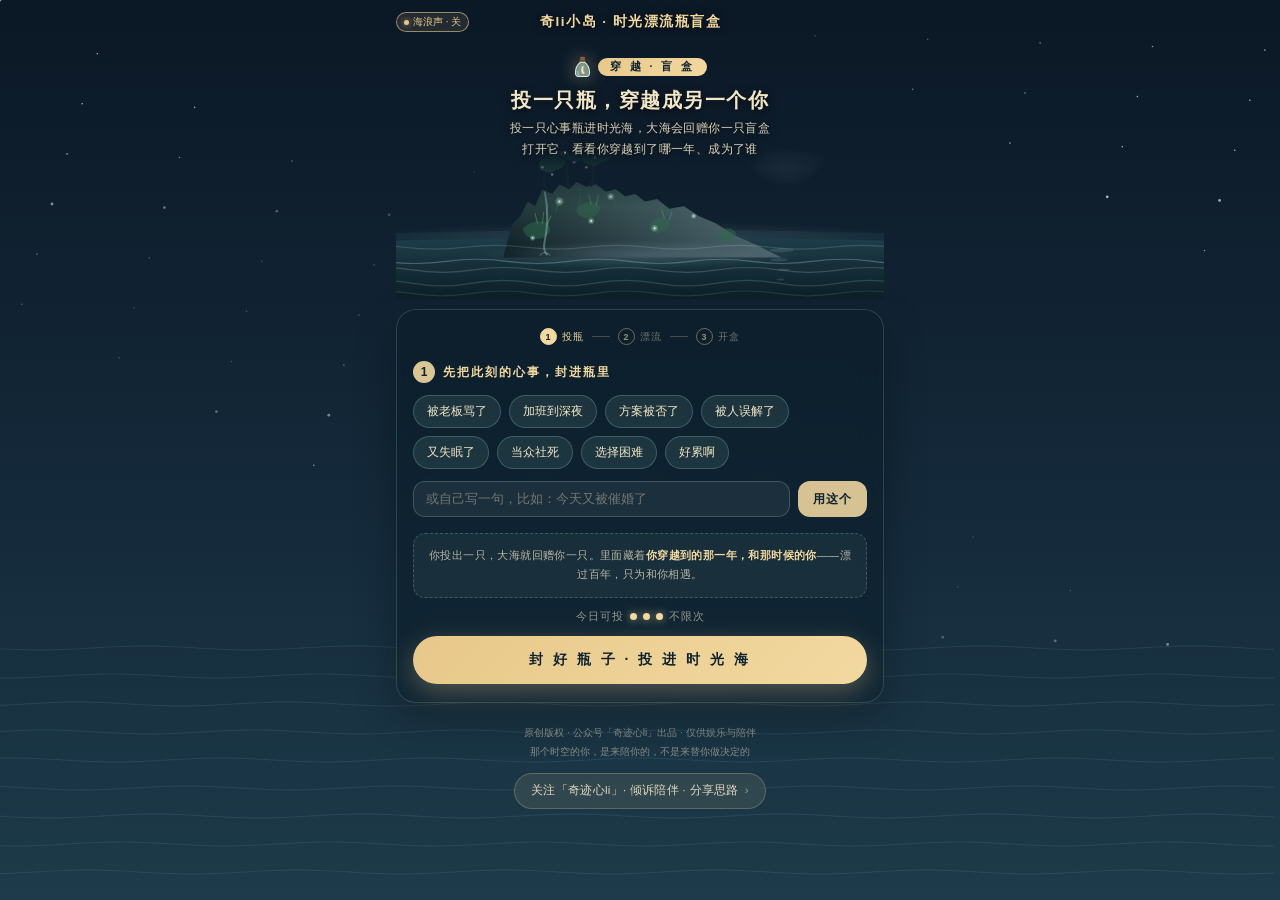
==== commit 2f906f30: "H5 v5.6：年代滚轮改中频稳重和弦并音量翻倍(去除低频噗声)；海浪加载即尝试自动播放、淡入0.9s→0.22s进入画面即有声，两页同步" ====
--- a/index.html
+++ b/index.html
@@ -994,12 +994,12 @@
     tone(587,t,0.12,'sine',0.12,{a:0.006,lp:3200,r:0.1,rev:0.35});}
   function fxPick(){var t=ensure().currentTime;tone(70,t,0.7,'sine',0.72,{a:0.04,slide:170,r:0.55,rev:0.6});noise(t,0.6,0.36,300,'bandpass',{slide:2000,q:0.7,rev:0.6});tone(320,t+0.06,0.5,'triangle',0.32,{a:0.02,slide:920,lp:2600,r:0.4,rev:0.5});}
   function fxOpen(){var t=ensure().currentTime;tone(130.81,t,1.6,'sine',0.4,{a:0.08,r:1.4,rev:0.7});tone(196,t,1.6,'sine',0.22,{a:0.08,r:1.4,rev:0.7});[392,523.25,659.25,784,1046.5].forEach(function(f,i){tone(f,t+0.15+i*0.12,1.0,'sawtooth',0.16,{a:0.02,lp:2200,r:0.8,rev:0.8});});tone(2093,t+0.85,1.2,'sine',0.18,{a:0.03,r:1.1,rev:1});}
-  /* 年代滚轮：整段连贯的稳重低鸣——低频涌动(E2→A2) + 中频实体(E3→A3) + 八度微光(E4→A4) + 五度点缀(B4)，缓升缓落，不逐格敲击 */
+  /* 年代滚轮：稳重高级的中频和弦(A3→B3缓行 + E4纯五度 + A4三角质感 + C#5微光)，手机扬声器可清晰再现；整体音量较上版翻倍，无低频滑音不再有"噗"感 */
   function fxRoll(){var c=ensure();if(!c)return;var t=c.currentTime;
-    tone(82.4,t,2.7,'sine',0.55,{a:0.22,d:0.35,s:1.5,r:0.6,slide:110,rev:0.32});
-    tone(164.8,t,2.6,'triangle',0.3,{a:0.28,d:0.35,s:1.4,r:0.55,slide:220,rev:0.38});
-    tone(329.6,t,2.4,'sine',0.16,{a:0.4,d:0.4,s:1.1,r:0.5,slide:440,rev:0.45});
-    tone(493.9,t,2.3,'sine',0.08,{a:0.45,d:0.4,s:1.0,r:0.45,rev:0.5});}
+    tone(220,t,2.8,'sine',1.1,{a:0.5,d:0.4,s:1.3,r:0.6,slide:246.9,rev:0.22});
+    tone(329.6,t,2.7,'sine',0.6,{a:0.55,d:0.4,s:1.2,r:0.55,rev:0.26});
+    tone(440,t,2.5,'triangle',0.32,{a:0.6,d:0.4,s:1.0,r:0.5,rev:0.3});
+    tone(554.4,t,2.4,'sine',0.15,{a:0.65,d:0.4,s:0.9,r:0.45,rev:0.35});}
   /* 海浪环境音：24s 无缝循环真音频（CC0 · Joseph SARDIN / BigSoundBank）
      播放链（v5.3 改为原生 audio，解锁零等待）：ocean.mp3(已离线低通2600Hz) → <audio loop preload=auto> → 音量淡入/呼吸 → 首次手势即播 */
   var seaAudio=null,seaFade=null,seaBreath=null;
@@ -1010,23 +1010,26 @@
     a.src='ocean.mp3';a.loop=true;a.preload='auto';a.setAttribute('playsinline','');
     a.style.display='none';(document.body||document.documentElement).appendChild(a);
     try{a.load();}catch(e){}
-    seaAudio=a;return a;
+    seaAudio=a;
+    // 加载即尝试自动播放：桌面/多数安卓可直接出声；iOS/微信被拦截则由首次手势兜底
+    try{var p=a.play();if(p&&p.catch)p.catch(function(){});}catch(e){}
+    return a;
   }
   function waveStart(){
     var a=prepSea();if(!a)return;
     if(seaFade)clearInterval(seaFade);if(seaBreath)clearInterval(seaBreath);
     var vol=0.4,phase=0;
-    try{a.volume=0.05;}catch(e){}
+    // 立即给到可听音量，0.22s 极短淡入：进入画面就有声，不再"等一会儿"
+    try{a.volume=0.26;}catch(e){}
     var p=a.play();if(p&&p.catch)p.catch(function(){});
-    // 柔和淡入(0.9s) + 40s 呼吸±18%，用音量实现，首个手势后立即有极小声、很快浮起
-    if(seaFade)clearInterval(seaFade);if(seaBreath)clearInterval(seaBreath);
     var t0=Date.now();
     seaFade=setInterval(function(){
-      var el=Math.min(1,(Date.now()-t0)/900);
-      var base=0.05+(vol-0.05)*el;
+      var el=Math.min(1,(Date.now()-t0)/220);
+      var base=0.26+(vol-0.26)*el;
       var b=1+0.18*Math.sin(phase);
       try{a.volume=Math.max(0.001,Math.min(1,base*b));}catch(e){}
-    },60);
+      if(el>=1){clearInterval(seaFade);seaFade=null;}
+    },40);
     seaBreath=setInterval(function(){phase+=2*Math.PI*0.06/10;},1000); // 40s 周期
   }
   function waveStop(){
@@ -1054,14 +1057,17 @@
     btn.addEventListener('click',function(){ensure();toggle();});
     waveOn=true; // 默认开启海浪声，不读取上次关闭记忆
     restored=true;paint();
-    // 默认开启：首次任意手势激活音频后自动淡入（浏览器要求先有手势才能出声）
-    if(waveOn){
-      var resume=function(){
-        document.removeEventListener('pointerdown',resume);document.removeEventListener('touchstart',resume);
-        if(waveOn){ensure();waveStart();}
-      };
-      document.addEventListener('pointerdown',resume);document.addEventListener('touchstart',resume);
-    }
+    // 加载即启动：能自动播就立刻有声；被浏览器拦截则首次触摸立刻补上
+    waveStart();
+    var resume=function(){
+      document.removeEventListener('pointerdown',resume);document.removeEventListener('touchstart',resume);
+      document.removeEventListener('click',resume);
+      var a=seaAudio;
+      if(waveOn&&(!a||a.paused)){ensure();waveStart();}
+    };
+    document.addEventListener('pointerdown',resume);
+    document.addEventListener('touchstart',resume);
+    document.addEventListener('click',resume);
   }
   /* 反馈音挂载：按钮=电影级btn，开盲盒=电影级open */
   function bindFx(){
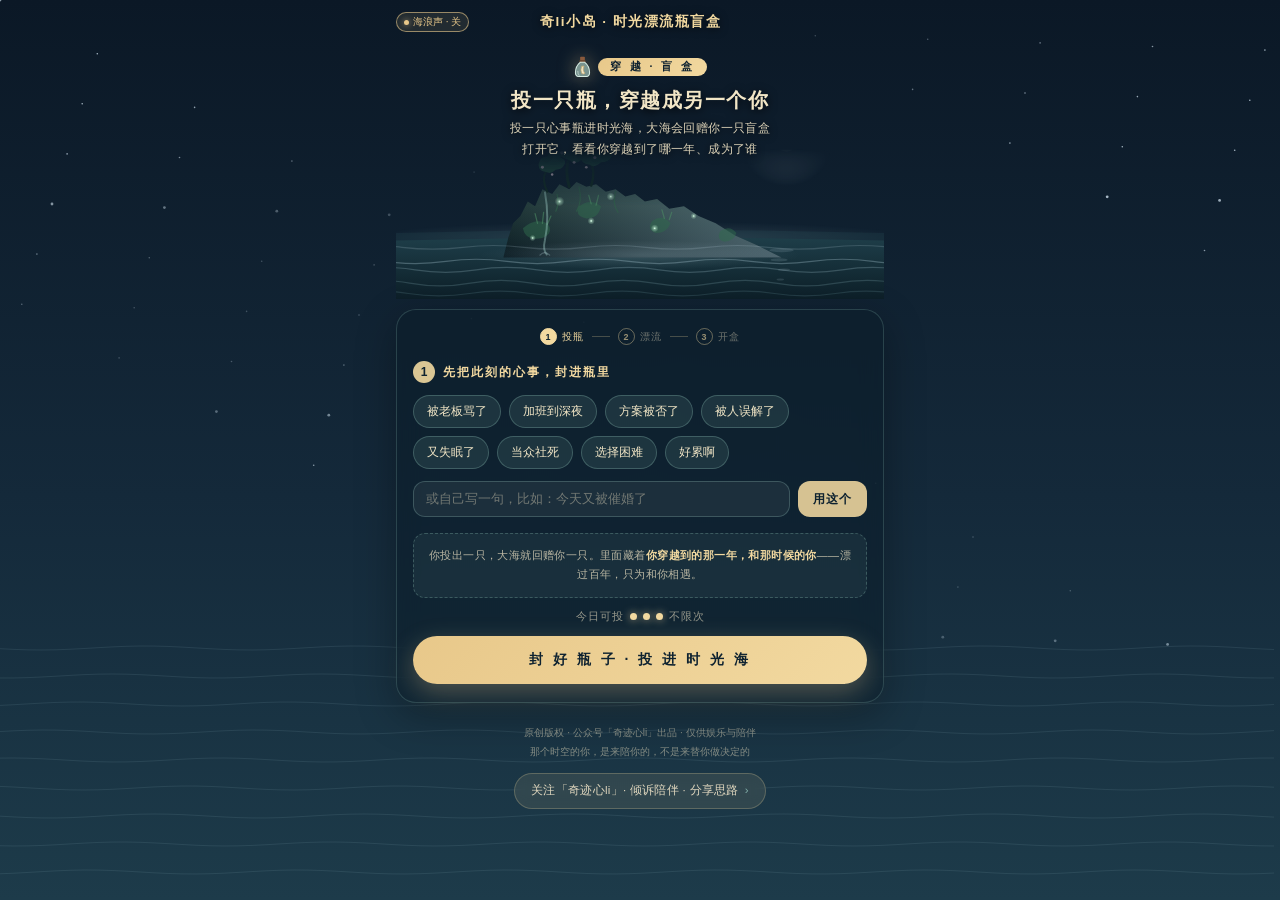
==== commit f95a6192: "H5 v5.7：角色库系统补全——清除47个填充位（之妻/乙）换真实行当，补铸剑/武僧/殡葬/蹄铁/曲艺/货郎/民俗/边缘群体/采耳/鉴定十大缺口门类41个代表性行当，现代政治职务改笼统说法；总数25" ====
--- a/index.html
+++ b/index.html
@@ -572,7 +572,7 @@
   }
   requestAnimationFrame(frame);
 
-  var ERAS=[{"year":"公元前 1600 年","spin":"公元前1600","era":"商 · 青铜时代","c1":"#3a2a1e","c2":"#14100c","art":"<defs><linearGradient id=\"e0\" x1=\"0\" y1=\"0\" x2=\"0\" y2=\"1\"><stop offset=\"0\" stop-color=\"#3a2a1e\"/><stop offset=\"1\" stop-color=\"#14100c\"/></linearGradient><radialGradient id=\"e0g\" cx=\"72%\" cy=\"28%\" r=\"55%\"><stop offset=\"0\" stop-color=\"#f2d9a0\" stop-opacity=\".3\"/><stop offset=\"1\" stop-color=\"#f2d9a0\" stop-opacity=\"0\"/></radialGradient></defs><rect width=\"300\" height=\"120\" fill=\"url(#e0)\"/><rect width=\"300\" height=\"120\" fill=\"url(#e0g)\"/><path d=\"M20 90 L20 54 L280 54\" fill=\"none\" stroke=\"#7a5c3a\" stroke-width=\"2\"/><path d=\"M14 54 L150 30 L286 54\" fill=\"none\" stroke=\"#8c5a2f\" stroke-width=\"3\"/><g stroke=\"#c9a86a\" fill=\"none\" stroke-width=\"1.4\"><path d=\"M96 100 v-22 M110 100 v-22 M124 100 v-22 M138 100 v-22 M152 100 v-22\"/><path d=\"M94 84 h60 M94 92 h60\"/></g><g transform=\"translate(210,90) scale(1)\" fill=\"#0a0807\"><circle cx=\"0\" cy=\"-14\" r=\"6\"/><path d=\"M-6 -9 Q0 -5 6 -9 L10 8 Q0 12 -10 8 Z\"/><path d=\"M-11 8 Q-17 11 -15 15 L15 15 Q17 11 11 8 Z\"/></g>","symbol":"<path d=\"M12 4 h8 v8 h-8z M10 12 h12 v3 h-12z M12 15 l-2 5 M20 15 l2 5\" stroke=\"#f2d9a0\" fill=\"none\" stroke-width=\"1.4\"/>","roles":[{"name":"青铜铸造匠","icon":"铸","q":"火候到了，铜水自己会说话","scene":"蹲在陶范旁，一勺铜水顺着浇口注进去，白烟腾起。等范子凉透，拿石锤轻轻敲开，露出一只纹路清晰的爵。"},{"name":"甲骨刻辞官","icon":"文","q":"把日子刻下来，就不怕忘","scene":"龟甲摊在膝头，握着青铜刻刀，一笔一笔把今日的雨量和收成刻进骨面。刻完吹去碎屑，把甲片收进麻袋。"},{"name":"玉器琢磨匠","icon":"玉","q":"好玉是磨出来的","scene":"坐在砂轮前，捧着一块带皮的玉料来回推磨，手上沾满解玉砂。磨了半日，玉的温润才从石皮里一点点透出来。"},{"name":"陶器烧制匠","icon":"陶","q":"泥巴进了窑，出来就是器物","scene":"把排好的陶坯推进窑膛，添上干柴，火苗舔着窑壁。守到天亮开窑，一件件陶罐青中带亮，挨个敲听声响。"},{"name":"种粟农人","icon":"粟","q":"地不骗人，种什么收什么","scene":"天刚亮就下到田里，弯着腰把粟苗间的杂草一根根拔掉。日头升高，直起身抹把汗，看看齐腰的青苗。"},{"name":"养蚕妇人","icon":"蚕","q":"一片叶子，一条命，一缕丝","scene":"她轻手轻脚掀开竹匾，撒上一层嫩桑叶，蚕儿立刻沙沙地啃起来。她挑走几条僵蚕，又给匾底垫干草。"},{"name":"织帛女工","icon":"织","q":"一寸一寸，织出日子","scene":"她坐在织机前，脚踏综片，手来回投梭，素帛一寸寸抽长出来。经线断了，她捻住线头打个结，接着织。"},{"name":"酿酒师","icon":"酒","q":"等着，好酒急不得","scene":"掀开陶瓮的草盖，探手探了探温度，闻了闻发酸的香气。搅动酒醪后重新封好，又在瓮口压上一块湿布。"},{"name":"煮盐工","icon":"盐","q":"海水熬干了，留下日子的味","scene":"在海边支起陶锅，把海水一瓢瓢舀进去煮。水气蒸腾，锅底结出白花花的盐粒，用竹铲慢慢刮进筐里。"},{"name":"放牛牧人","icon":"牧","q":"牛认路，也认人","scene":"赶着一群牛到河滩，找了块背风的草坡让它们吃。一头小牛走远，甩了下鞭梢把它拦回来，又数了数数。"},{"name":"山野猎户","icon":"猎","q":"靠山吃山，得懂山的脾气","scene":"背着弓箭走进山坳，顺着兽径找蹄印。发现一处新翻的土，搭箭蹲在下风口，屏息等着。"},{"name":"河上渔人","icon":"渔","q":"水里有的是饭碗","scene":"把网撒进河湾，拽着绳慢慢收。网里有几条活蹦的鱼，挑出大的放进鱼篓，小的随手放回水里。"},{"name":"造车匠","icon":"轮","q":"轮子圆，路才走得远","scene":"在木轮外层夯上一圈湿泥再慢慢烘干，用刀修出规整的圆。装上车轴，转了转轮，听它转得稳不稳。"},{"name":"造船木工","icon":"舟","q":"木板拼起来，就是过河的路","scene":"把刨平的木板并排铺开，用绳索和榫卯一块块拼合船身。缝隙处塞进麻絮，再抹上一层桐油。"},{"name":"皮革鞣匠","icon":"革","q":"一张生皮，揉软了才好用","scene":"把兽皮泡在石灰水里，用石刀刮去残肉，再放进鞣液里反复揉搓。晾干的皮子柔韧，拿它缝成鞋。"},{"name":"夯土筑墙工","icon":"筑","q":"一杵一杵，墙就立起来","scene":"把黄土填进木夹板，几个人抡起石杵一齐夯。夯了一层又一层，墙体渐渐高出人头， 再用水平木检查直不直。"},{"name":"守门吏","icon":"守","q":"守好这道门，里头才安稳","scene":"拄着木戈站在城门下，盘查进出的车马。日头毒，挪到阴影里，眼睛却没离开路上的人。"},{"name":"传信驿使","icon":"驿","q":"信在手上，脚就不能停","scene":"把竹简塞进背囊，换上一双结实的草鞋，沿着驿道快步走。过一道坎，抹把汗，又加快了步子。"},{"name":"驾车马夫","icon":"驭","q":"缰绳在手里，马就听你的","scene":"握着辔头，试着拉了拉缰绳，战马打了个响鼻。待车稳当，一扬鞭，车轮碾过土路向前。"},{"name":"市集贾人","icon":"贾","q":"贱买贵卖，靠的是眼力","scene":"在集市摆开货席，把贝币按大小串好。有人来问价，堆起笑脸比划，最后做成一桩，小心收起贝串。"},{"name":"金器匠","icon":"金","q":"黄金软，手艺要硬","scene":"把金块放在砧上，用小锤一点点捶成薄片，再剪成纹样。金箔薄得能透光，屏着气把它贴上器身。"},{"name":"陨铁锻工","icon":"铁","q":"天上落下的铁，得慢慢打","scene":"把陨铁块烧红，抡锤反复锻打，火星四溅。淬过水后再磨，刃口泛出冷光，用指腹试试锋利。"},{"name":"骨器匠","icon":"骨","q":"骨头也能做成吃饭的家伙","scene":"把兽骨锯断、削形，在磨石上一点点磨出针和锥。磨尖一根，举到光下看看，吹去骨粉收进匣子。"},{"name":"象牙雕刻匠","icon":"雕","q":"纹路里藏着分寸","scene":"一手扶着象牙，一手用小铜刻刀顺纹路游走。碎屑落了一地，一只小鸟的轮廓渐渐从牙面上浮出来。"},{"name":"养马厩吏","icon":"厩","q":"马养好了，蹄子都亮","scene":"给马添了草料，又拿刷子顺着鬃毛一遍遍刷。一匹马尥蹶子，轻喝一声按住，检查蹄铁松没松。"},{"name":"编席匠","icon":"席","q":"一根苇篾，压出平整日子","scene":"坐在地上，把晒干的苇篾一压一挑编成席。手指翻得飞快，边角收齐后，抖了抖席面，平平整整。"},{"name":"制弓匠","icon":"弓","q":"一张好弓，弯得有道理","scene":"把桑木条蒸软，一点点弯出弧度，用筋和胶层层缠紧。上了弦试拉，弓身嗡的一声，满意地点头。"},{"name":"制镞匠","icon":"镞","q":"箭头虽小，差一分都不行","scene":"在小石范里浇出铜箭镞，冷却后一枚枚修锉锋刃。捏着一枚对准光，看三棱正不正。"},{"name":"司仪礼官","icon":"礼","q":"礼数周全，人心就安","scene":"整顿衣冠，把祭器一件件按次序摆好，反复核对位置。时辰到了，朗声唱礼，引领众人依序行礼。"},{"name":"仓吏","icon":"仓","q":"颗粒归仓，心里才踏实","scene":"打开仓门，用斗量进新收的粟，一笔笔记在木牍上。晒谷场还有一堆没入库，喊人来帮忙装袋。"},{"name":"屠户","icon":"屠","q":"手脚麻利，才对得起这行","scene":"在案板上放好牲口，磨了磨刀，动作利落地分割。把皮、肉、骨分门别类挂好，用水冲净手和案。"},{"name":"灶上厨人","icon":"厨","q":"一顿热饭，抵过半日劳累","scene":"在土灶前添柴，陶甑里蒸着粟饭，热气从缝隙冒出。用木勺搅了搅锅里的羹，尝了尝咸淡。"},{"name":"制曲工","icon":"曲","q":"曲好，酒才有魂","scene":"把蒸熟的麦粒摊在席上，拌上曲种，盖上麻布发酵。几天后翻开，霉色均匀，凑近闻了闻，是清正的曲香。"},{"name":"麻纺女工","icon":"麻","q":"粗细之间，自有分寸","scene":"她把沤好的麻皮撕成细缕，捻在纺锤上抽线。线团绕了一圈又一圈，她把够长的线挽成把，码进篮里。"},{"name":"守夜巡人","icon":"巡","q":"夜里有人醒着，白天才安稳","scene":"提着木梆沿街走了两趟，敲两下报时。拐角处有堆干柴，停下看了看，确认没有火星才继续走。"},{"name":"鼓乐师","icon":"乐","q":"鼓一响，人的心就齐了","scene":"把鼓面绷紧，试敲了两下调音。礼乐起时，跟着节奏稳稳落槌，鼓点穿过庭院传得很远。"},{"name":"采药人","icon":"药","q":"山里的草木，都是药","scene":"背着药篓攀上石坡，认出一株熟悉的草，用小铲连根挖起。抖净泥土后，把根叶分开夹进麻纸里。"},{"name":"搓绳匠","icon":"绳","q":"股股拧在一起，才拉得住","scene":"把几缕麻纤维捻成股，反向绞合成绳。绕在手上拽了拽试力，结实的绳子被这人一圈圈盘好。"},{"name":"陶范修匠","icon":"范","q":"范子准，铸出来的才周正","scene":"拿着小刀在陶范内壁细细修整纹路，吹去浮土。对着光看了看范腔，把两块范合起来比对齐整。"},{"name":"赶车脚夫","icon":"脚","q":"路是走出来的，也是扛出来的","scene":"把货包用扁担挑起，压得肩头一沉。歇脚时靠在树边灌了口囊里的水，又直起身赶上前面的车队。"},{"name":"采铜矿工","icon":"矿","q":"一锤一凿，敲出青铜的根","scene":"举着石锤在矿洞里凿壁，火星溅在脸上。敲下一块孔雀石，装进竹篓，佝着背拖到洞口，交给等在上面的同伴。"},{"name":"葛布织女","icon":"葛","q":"一根葛丝，织出过冬的衣裳","scene":"她坐在织机前，把沤好的葛纤维捻成线。经线绷紧，她来回投梭，织出细密的布，晾在竹竿上，风一吹轻轻摆动。"},{"name":"贝币穿串工","icon":"贝","q":"串起贝壳，串起一整个集市","scene":"坐在家门口，用石钻给贝壳穿孔。穿好的贝币十枚一串，用麻绳系牢，摞在竹盘里，等着拿去集市换粮食。"},{"name":"漆器髹涂匠","icon":"漆","q":"一层一层，涂出温润的光泽","scene":"在木胎上刷生漆，一层晾干再刷下一层。刷到最后一遍，把器物倒扣在架子上阴干，漆面亮得能照出人影。"},{"name":"石斧磨制工","icon":"石","q":"磨得越利，日子越好过","scene":"蹲在溪边，拿着石坯在磨石上反复推磨。加水，再磨，直到刃口锋利。把磨好的石斧绑上木柄，试着砍了一下树枝。"},{"name":"方国君主","icon":"君","q":"一方水土，皆听号令","scene":"坐在青铜铸成的座上，听各部来使依次陈情。议事时不急着表态，等众人说完，才缓缓开口定下这年的盟约。","tier":"royal"},{"name":"部落首领","icon":"首","q":"带着族人，择水草而居","scene":"站在高处查看这片河谷的水源，回头招呼族人搭起帐篷。分配猎物时，总把最厚的一块留给年长者。","tier":"royal"},{"name":"牧牛人家","icon":"牧","q":"牛群里，有我家的角","scene":"在河滩上放牛，隔一会就数一遍。母牛下了犊，在小牛耳朵上打了记号，那是自家添的口。","tier":"prosper"},{"name":"小铜匠","icon":"铜","q":"火里的铜，会变成日子","scene":"在自家院角支起小炉，把废铜熔了重铸。铸出的铜镜虽小，磨亮了能照见整张脸，拿到集市上换回半袋粟。","tier":"prosper"},{"name":"陶坊主","icon":"陶","q":"一窑烧出来，全家吃半年","scene":"守着自家的陶窑，添柴、看火、等开窑。出窑时坛坛罐罐摆一地，挑出没裂的那几个，明天拿去换粮。","tier":"prosper"},{"name":"井田农户","icon":"田","q":"田埂是我家划的界","scene":"在自家的那块田里插秧，田埂上插着自家的木桩做界。收成除去公粮，剩下的堆在自家仓里，够吃到开春。","tier":"prosper"},{"name":"贞人","icon":"卜","q":"一灼之间，问卜吉凶","scene":"手持灼龟的枝条，在裂纹里读出征兆，把占辞刻在甲骨上，一笔一画都照着规矩来。"},{"name":"作册","icon":"册","q":"刻在骨上的，都是大事","scene":"把占卜的辞句刻在牛骨上，记下年月和事由。刻错一笔，就用刀刮平重来，从不将就。"},{"name":"女史","icon":"史","q":"这一年的事，我记着","scene":"她在骨板上记录收成和祭祀，字刻得小而密。旁人都说，她记得比谁都清楚。"},{"name":"金文铸铭匠","icon":"铭","q":"把名字，铸进青铜","scene":"在陶范内壁刻下铭文，浇铸后字便留在鼎上。一刀一刀地刻，生怕错了一笔。"},{"name":"氏族长","icon":"族","q":"一族人的事，都要过问","scene":"管着几十户人家，分地、断事、祭祖都要这人拿主意。族里有了纠纷，都来找这人评理。"},{"name":"族长","icon":"族","q":"撑起一族","scene":"掌管祭祀和分配，遇事拿得起主意。青壮都出去征战了，留在家里的老小都听这人的。"},{"name":"宗子","icon":"宗","q":"大宗的担子，落在长子肩上","scene":"是嫡长子，继承了宗庙和祭田。每逢祭祀，站在最前头，带着全族人叩拜。"},{"name":"亚","icon":"亚","q":"带兵的武官","scene":"统领一队人马，战时冲在最前。青铜头盔压得低，只看得见这人握戈的手。"},{"name":"铸铜女工","icon":"铜","q":"铜水烫手，日子却不苦","scene":"她在作坊里盯着铜液，一勺勺浇进陶范。汗顺着鬓角流，她顾不上擦，怕浇歪了。"},{"name":"玉琮琢磨女工","icon":"玉","q":"一寸玉，十分工","scene":"她用解玉砂一点点磨着玉琮，玉屑混着水。一块璞玉要磨上好几个月，她急不来。"},{"name":"骨器雕刻女工","icon":"骨","q":"把骨头，雕成花","scene":"她拿石刀在骨片上刻纹，刻出细密的花样。做成的骨笄骨梳，妇女们争着要。"},{"name":"皮革缝制女工","icon":"革","q":"一张皮，缝成衣","scene":"她把兽皮鞣软，用骨针穿上筋线缝合。针脚细密，做出的皮衣又暖又耐穿。"},{"name":"养蚕女官","icon":"桑","q":"蚕事，也要有人管","scene":"她管着王室的蚕桑，教妇女们养蚕缫丝。哪家的蚕生了病，她去看看就能治好。"},{"name":"酿酒女","icon":"酒","q":"曲蘖发了，酒就香了","scene":"她看着陶缸里的酒醪泛起细泡，知道时候到了。滤出来的酒清亮，王室宴饮都爱用。"},{"name":"石斧磨制女工","icon":"石","q":"磨一把斧，费半月工","scene":"她在水磨石上反复打磨石斧，一遍遍加水。斧刃越来越亮，她才停下手。"},{"name":"编席女工","icon":"席","q":"一编一挑，席子就成了","scene":"她把芦苇剖成细篾，手指翻飞编成席。编好的席子铺在地上，又平又结实。"},{"name":"农","icon":"稷","q":"春天种下，秋天满仓","scene":"跟着众人下地播种，把粟粒撒进垄里。除草、收割，一样不落，收成比谁都细。"},{"name":"采葛女","icon":"葛","q":"山里的葛，能织成布","scene":"她上山采葛藤，剥皮晒干，拿回来煮练出纤维。葛布清凉，夏天穿正合适。"},{"name":"采集野果女","icon":"果","q":"山野里的，都是馈赠","scene":"她挎着竹篮上山，采回野果和野菜。什么能吃、什么不能，她一眼就认得。"},{"name":"渔猎女","icon":"渔","q":"河里的鱼，逃不过她的网","scene":"她在河边下网，收网时活蹦乱跳的鱼不少。剖开晾干，够吃上好几天。"},{"name":"牧牛女","icon":"牧","q":"牛群，跟着她走","scene":"她赶着牛群到河边吃草，隔一会就数一遍。哪头牛走远了，她甩着鞭子去赶回来。"},{"name":"巫","icon":"巫","q":"歌舞娱神","scene":"在祭祀时起舞，摇着铃，口中念着祝词。求雨、祛病，族人都信这人。"},{"name":"乐舞女","icon":"舞","q":"鼓声一起，她就起舞","scene":"她随着鼓点旋转，长袖翻飞。祭祀和宴饮都少不了她，舞姿轻盈得像风。"},{"name":"宗庙守者","icon":"庙","q":"守着祖先的牌位","scene":"每日清扫宗庙，在牌位前点上香火。逢年过节，把祭品一一摆好。"},{"name":"舂米女","icon":"舂","q":"一杵一杵，舂出白米","scene":"她举着石杵舂米，一下一下砸在谷物上。米粒渐渐脱壳，她的手臂又酸又麻。"},{"name":"医","icon":"药","q":"认得百草，就敢下手","scene":"背着药篓上山采药，认得哪种草治哪种病。村里人有个头疼脑热，都来找这人。"},{"name":"猎手","icon":"猎","q":"弓箭，拉得满","scene":"背着弓箭进山，放轻脚步接近猎物。一箭射去，稳准狠，出手干净利落。"},{"name":"筑墙工","icon":"夯","q":"一夯一夯，墙就高了","scene":"和其这人人一起抬石夯土，喊着号子一齐落下。城墙一天天垒高，的手磨出了茧。"},{"name":"造车工","icon":"车","q":"轮子圆，车才稳","scene":"削木做轮，把辐条一根根装进轮毂。量了又量，轮子转起来又圆又稳。"},{"name":"船工","icon":"舟","q":"一条船，也撑得动","scene":"撑着竹篙送船过河，水流再急，也能稳稳把住方向。两岸的人都知道这人的本事。"},{"name":"盐工","icon":"盐","q":"煮海为盐，日夜不停","scene":"在盐田边守着煮盐的锅，添柴、撇沫。海水煮干，白花花的盐就出了锅。"},{"name":"矿工","icon":"矿","q":"矿洞再深，也挡不住这人","scene":"提着油灯下到矿井，敲下一块块矿石。洞里又黑又潮，却干得麻利。"},{"name":"厨","icon":"厨","q":"灶上的火，说了算","scene":"掌着灶上的火候，炒菜、蒸饭、炖汤样样在行。宴席上的菜，都经这人的手。"},{"name":"织染工","icon":"染","q":"一缸染料，染出五彩","scene":"把布匹浸进染缸，一遍遍浸染晾晒。颜色越染越正，看着满院彩布，心里欢喜。"},{"name":"铜匠","icon":"铜","q":"小炉子，也能铸出物件","scene":"在自家院角支起小炉，把废铜熔了重铸。铸出的铜镜虽小，磨亮了能照见整张脸。"},{"name":"药师","icon":"药","q":"一味药，治一方人","scene":"采来草药晒干切碎，按方子配好。谁家孩子发热，抓两味药送去，分文不多取。"},{"name":"卜筮师","icon":"卜","q":"灼龟问卜，读得准","scene":"在宗庙旁替人占卜，灼烧龟甲看裂纹。问事的排着队，的判断从没出过大错。"},{"name":"青铜礼器匠","icon":"铜","q":"铸鼎像铸日子","scene":"在作坊里浇铸青铜礼器，修范、浇铜、打磨。一件鼎要忙活许久，成品庄重厚重。"},{"name":"玉佩匠","icon":"玉","q":"佩玉有声，琢得巧","scene":"琢磨玉佩，钻孔、穿系、打磨。玉佩走动时叮当作响，贵族们都爱戴。"},{"name":"甲骨修治工","icon":"骨","q":"一片甲骨，修得平","scene":"把龟甲兽骨削平、打磨、钻孔，供贞人占卜。骨面平整，刻辞才清晰。"},{"name":"黍稷农","icon":"稷","q":"黍稷丰收，全家欢喜","scene":"在田里种黍稷，播种、除草、收割。粮食满仓，一年的口粮就有了着落。"},{"name":"制酒匠","icon":"酒","q":"鬯酒香，酿得出","scene":"酿造祭祀用的鬯酒，选粮、制曲、发酵。酒香浓郁，祭祀时必不可少。"},{"name":"贞卜长官","icon":"卜","q":"卜筮之事，掌管","scene":"掌管宫中的占卜之事，率众贞人灼龟问卜。国家大事，都要先问过神明。"},{"name":"青铜铸造师","icon":"铜","q":"青铜礼器，监造","scene":"主持铸造青铜礼器，设计纹样、把控火候。一件件重器，在这人手里诞生。"},{"name":"桑田管理者","icon":"桑","q":"蚕桑之事，统领","scene":"统领王室的蚕桑事务，教百姓养蚕缫丝。丝帛产出，功不可没。"},{"name":"卜官","icon":"卜","q":"卜辞的事，说了算","scene":"在宫中掌管卜辞，灼龟、释兆、刻辞。国家祭祀，都由这人主持问卜。"},{"name":"玉雕匠","icon":"玉","q":"玉石在这人手里生辉","scene":"雕琢玉石，选材、切割、琢磨。一件件玉器，光润精美。"},{"name":"制陶匠","icon":"陶","q":"一窑陶器，养一家","scene":"在河滩边管理陶窑，添柴看火等开窑。出窑的陶器摆一地，换回粟米。"},{"name":"侍女","icon":"侍","q":"夜里伺候主人起居，天没亮就起身","scene":"她把青铜镜摆正，替女主人抿好发，退到门边垂手站着，等一声吩咐。"},{"name":"女祭司","icon":"女","q":"通神的人，主持小的祭祀","scene":"她捧着黍稷站上土台，念着祝词，把酒缓缓洒在青铜爵里，青烟直往上走。"},{"name":"媵妾","icon":"媵","q":"随女子出嫁的陪嫁人","scene":"她跟着车队走了三天，抱着陪嫁的漆盒，进了新夫家先拜见正室，站到了偏席。"},{"name":"女奴","icon":"女","q":"在贵族家做杂役的人","scene":"她背着一捆柴从河边回来，膝盖没沾地就被叫去舂米，石杵一起一落，日头压在屋顶。"},{"name":"庖厨女","icon":"庖","q":"在厨房里 火候的人","scene":"她蹲在灶口添柴，陶鼎里的肉咕嘟作响，拿竹筷戳一下软硬，撒把盐进去。"},{"name":"织工","icon":"女","q":"在织机上织布的妇女","scene":"双脚踩着提综杆，梭子来回穿，经线密密排开，一匹麻布慢慢从轴上卷出来。"},{"name":"采薇女","icon":"采","q":"上山采野菜的妇女","scene":"她挎着竹篮沿坡走，专挑嫩的薇菜掐，指头染了点绿，篮底不一会就铺了一层。"},{"name":"卜人","icon":"女","q":"替人问卜的妇女","scene":"把龟甲放在火上烤，看清裂纹走向，低声说了一句吉凶，来人顿时松了肩。"},{"name":"族长之妻","icon":"族","q":"掌管族内女眷事务的妇人","scene":"她把各家的婚丧排得井井有条，谁家缺粮她先开仓，族里人都听她的主意。"},{"name":"卜筮助手","icon":"卜","q":"协助贞人整理卜辞的人","scene":"把烤过的龟甲按裂纹分类摆好，一笔一笔刻上卜辞，字虽小却清清楚楚。"},{"name":"制陶女工","icon":"制","q":"在陶坊里捏坯烧陶的妇女","scene":"她把泥坯放上轮盘，一手蘸水一手塑形，转了几圈，一只陶罐便有了模样。"},{"name":"乐舞","icon":"乐","q":"鼓点一起，长袖翻飞","scene":"随鼓点旋转，长发甩开，脚下扬起细细的尘，围观的族人都看呆了。"},{"name":"女巫","icon":"女","q":"在族中主持祭祀问卜的妇人","scene":"她摇着响器，闭目念词，替族人问卜吉凶，神色肃穆。"},{"name":"玉工","icon":"玉","q":"琢磨玉石器物的匠人","scene":"把玉料放在砺石上反复研磨，一点点磨出温润的光泽，一枚玉璧渐渐成形。"}]},{"year":"公元前 500 年","spin":"公元前500","era":"春秋 · 百家争鸣","c1":"#3a3620","c2":"#14120c","art":"<defs><linearGradient id=\"e1\" x1=\"0\" y1=\"0\" x2=\"0\" y2=\"1\"><stop offset=\"0\" stop-color=\"#3a3620\"/><stop offset=\"1\" stop-color=\"#14120c\"/></linearGradient><radialGradient id=\"e1g\" cx=\"72%\" cy=\"28%\" r=\"55%\"><stop offset=\"0\" stop-color=\"#f2d9a0\" stop-opacity=\".3\"/><stop offset=\"1\" stop-color=\"#f2d9a0\" stop-opacity=\"0\"/></radialGradient></defs><rect width=\"300\" height=\"120\" fill=\"url(#e1)\"/><rect width=\"300\" height=\"120\" fill=\"url(#e1g)\"/><path d=\"M40 88 Q44 46 78 46 Q112 46 116 88\" fill=\"none\" stroke=\"#6b8e6b\" stroke-width=\"3\"/><g fill=\"#6b8e6b\"><circle cx=\"58\" cy=\"54\" r=\"10\"/><circle cx=\"84\" cy=\"48\" r=\"12\"/><circle cx=\"98\" cy=\"60\" r=\"8\"/></g><g stroke=\"#c9a86a\" stroke-width=\"1\"><path d=\"M196 88 v-16 M208 88 v-16 M220 88 v-16 M232 88 v-16\"/></g><g transform=\"translate(150,94) scale(1)\" fill=\"#120e09\"><circle cx=\"0\" cy=\"-14\" r=\"6\"/><path d=\"M-6 -9 Q0 -5 6 -9 L10 8 Q0 12 -10 8 Z\"/><path d=\"M-11 8 Q-17 11 -15 15 L15 15 Q17 11 11 8 Z\"/></g>","symbol":"<path d=\"M6 8 h20 M8 12 h16 M10 16 h12 M12 20 h8\" stroke=\"#f2d9a0\" fill=\"none\" stroke-width=\"1.4\"/>","roles":[{"name":"竹简抄书人","icon":"简","q":"字写端正，道理才立得住","scene":"把竹片烤干水分，铺开后用漆笔竖着抄写。写错一字，拿小刀轻轻刮去，重新落笔，直到通篇齐整。"},{"name":"讲学夫子","icon":"学","q":"有教无类，来者不拒","scene":"坐在树下讲学，弟子围了一圈。有人迟到，停下等对方坐好，才接着把方才那句再讲一遍。"},{"name":"铸币匠","icon":"币","q":"钱要匀，人心才信","scene":"在陶范里浇出刀币，一枚枚修去毛边，用锉刀找平。捏起一枚对着光看，厚薄是否一致。"},{"name":"采桑女","icon":"桑","q":"桑叶养蚕，也养一家老小","scene":"她挎着竹篮走到桑林，踮脚够下嫩叶。指尖被枝条划了一下，她不在意，低头把叶子码得整整齐齐。"},{"name":"耕田农夫","icon":"耕","q":"春种一粒，秋收万颗","scene":"扶着木犁，赶牛翻开冻了一冬的土。垄沟笔直，歇下来看看翻好的地，把犁铧上的泥土敲掉。"},{"name":"射御教习","icon":"射","q":"拉弓先拉心","scene":"在校场立起箭靶，示范怎样稳住下盘。徒弟子拉偏了，上前纠正手势，让这人再来一次。"},{"name":"御车教习","icon":"御","q":"驾车如驾车，更要驾住自己","scene":"站在车旁，教弟子如何控缰、如何转弯。自己上车演示一圈，落地后拍拍车辕，让徒弟照着来。"},{"name":"剑匠","icon":"剑","q":"剑要利，人要沉得住气","scene":"把剑坯反复折叠锻打，纹路一层层叠进钢里。淬火时白汽腾起，握紧剑柄，看刃口是否笔直。"},{"name":"鼓琴乐人","icon":"琴","q":"琴声一响，心就静了","scene":"调好琴弦，指尖轻拨试音。府中宴饮开始，端坐抚琴，一曲未了，满座都静了下来。"},{"name":"采诗官","icon":"诗","q":"民间的歌，藏着世道","scene":"走乡串村，把路边传唱的歌谣记在竹简上。听村妇唱完一段，拱手道谢，笔不停地把词记下。"},{"name":"卜居匠人","icon":"匠","q":"房子盖得正，住着才安","scene":"用墨线在木料上弹直，抬手劈出榫头。梁柱架起后，爬上去校正，看这房子立得正不正。"},{"name":"养豚农户","icon":"豚","q":"把猪养肥，日子就有盼头","scene":"给圈里的猪添了潲水，又垫上一层干土。一头小猪拱开栅栏，赶紧堵上，拍拍它的背赶回去。"},{"name":"织缣女工","icon":"缣","q":"细活儿，得慢工","scene":"她在织机上穿引细丝，纬线细得几乎看不清。她屏住气投梭，一寸缣织下来，额头已沁出细汗。"},{"name":"染坊匠","icon":"染","q":"颜色是染出来的，也是等出来的","scene":"把布匹浸进靛蓝染缸，拎起再落下，反复几遍。晾在竹竿上的布由浅入深，风一吹泛出沉静的蓝。"},{"name":"制履匠","icon":"履","q":"鞋合脚，路才走得远","scene":"比着脚样剪好鞋底，用麻线一针针纳密。针脚歪了就拆掉重来，直到底子结实平整才收针。"},{"name":"担水夫","icon":"水","q":"一担水，挑起一家人的日子","scene":"挑着两只木桶到井边，摇上来的水打了个旋。扁担压着肩，稳稳地往回走，桶里的水没洒出半滴。"},{"name":"伐木工","icon":"薪","q":"柴火足，冬天就不冷","scene":"抡起斧头对着树干砍，木屑飞溅。树放倒后，锯成一段段，捆成柴担，掂了掂分量才挑起。"},{"name":"捕兽人","icon":"猎","q":"深山里讨生活，靠的是经验","scene":"在林间查看套索，发现套住了野兔，上前取下。看看天色不早，收好猎物，顺着来路往回走。"},{"name":"摆渡人","icon":"渡","q":"送人过河，也是积德","scene":"撑着竹篙把渡船靠岸，扶老人上船。河水流得急，稳稳撑篙，船头偏了就用力一拨，直直驶向对岸。"},{"name":"集市估客","icon":"估","q":"货比三家，价才公道","scene":"把布匹在摊上摊开，等客人来挑。有人压价，笑着摇头，最后各让一步成交，小心地把钱串收好。"},{"name":"养蜂人","icon":"蜂","q":"蜂养得好，蜜就甜","scene":"掀开蜂箱，提出一块蜜脾，金黄的蜜顺着巢房流。用刀割下封盖，把蜜脾放进木桶里控蜜。"},{"name":"制墨匠","icon":"墨","q":"墨要黑，也要香","scene":"把松烟和胶揉成墨团，在石墩上反复捶打。捶到细腻，搓成墨锭，压上印纹，摆在架子上阴干。"},{"name":"收粟牙人","icon":"牙","q":"撮合买卖，靠的是信","scene":"在粮市牵线，帮农户和买家说合价格。两边都点头后，收下一点佣金，又去张罗下一桩。"},{"name":"守城更卒","icon":"更","q":"更鼓一响，全城安睡","scene":"抱着梆子沿墙巡视，按更次敲响。远处有动静，停下细听一会儿，确认无事才继续走。"},{"name":"车辕修匠","icon":"辕","q":"车坏在路上，误的是大事","scene":"蹲在车旁，用楔子把松动的车辕敲紧，缠上麻绳加固。修完拽了拽，确认牢靠才让车夫上路。"},{"name":"采石工","icon":"石","q":"石头硬，人比石头更有韧劲","scene":"在采石场用錾子顺石纹凿开一道缝，再插进楔子敲。大石块应声分离，和同伴喊着号子把它滚下山。"},{"name":"孵雏农妇","icon":"雏","q":"守着鸡窝，就守着一窝指望","scene":"把鸡蛋一个个摆进草窝，翻动垫草看温度。几天后传来细碎的啄壳声，轻轻拨开壳，探出一只湿漉漉的小鸡。"},{"name":"造弓弦匠","icon":"弦","q":"弦绷得紧，弓才使得上力","scene":"把筋丝泡软，搓成均匀的细股，再绞合成弦。上到弓上试拉，弦嗡然一响，拨了拨音，正好。"},{"name":"编筐匠","icon":"筐","q":"篾条一挑一压，编出收纳","scene":"把柳条剖成细篾，浸软后一圈圈盘底、收边。筐沿收齐，剪去多余的篾头，抖了抖筐里的碎屑。"},{"name":"卖羹小贩","icon":"羹","q":"一碗热羹，暖过路人肠胃","scene":"在路口支起小锅，羹汤咕嘟冒泡。有人来买，盛一碗递过去，嘱咐小心烫，顺手收下几枚钱。"},{"name":"驯马人","icon":"马","q":"烈马认的是耐心","scene":"拿着草料慢慢靠近一匹还没驯服的马，轻声安抚。等它肯让人摸脖子了，才套上笼头，牵着溜圈。"},{"name":"制陶坯工","icon":"坯","q":"坯子正，瓶子才圆","scene":"把泥团摔在轮盘上，脚蹬转盘，双手蘸水把泥扶正。指腹一提，一只瓶坯在旋转中渐渐成形。"},{"name":"抄录史官","icon":"史","q":"记下来，才不会被岁月抹掉","scene":"把朝会上的言行一条条记在竹简上，反复推敲措辞。写定后用刀削平竹青，按年月编连成册。"},{"name":"养鱼塘户","icon":"鱼","q":"一池活水，养一池鱼","scene":"往塘里撒了一把鱼食，成群的鱼涌上来抢食。蹲在塘边看水色，抄起木勺舀了点水闻了闻。"},{"name":"织网匠","icon":"网","q":"网眼匀，才网得住鱼","scene":"拿着梭子在木框间穿梭，一梭一结地编网。织到一半，拎起来抖开，看看网眼是否大小一致。"},{"name":"晒酱匠","icon":"酱","q":"酱晒足了日头，味才厚","scene":"把酱缸搬到院里晒，揭开盖让太阳晒透。傍晚翻搅一遍，缸面泛出油亮，盖上纱，防着落灰。"},{"name":"搬运脚夫","icon":"搬","q":"力气也是本钱","scene":"把货箱绑上背架，弯着腰一步步往坡上挪。歇脚时捶捶酸胀的腰，灌口水，又直起身继续走。"},{"name":"竹编匠","icon":"竹","q":"竹子剖开，能编出万般用处","scene":"把竹筒剖成篾条，用刀背刮得光滑。手指翻飞间，一只竹篮的经纬渐渐成形，收好边，搁在一旁。"},{"name":"看仓老仆","icon":"仓","q":"守着一仓粮，心里踏实","scene":"每天清早打开仓门通风，看看粮堆有没有受潮。发现一处返潮，赶紧把上面的粮挪开晾晒。"},{"name":"相马人","icon":"相","q":"好马看骨相，也看眼神","scene":"绕着一匹马慢慢走了一圈，捏了捏马腿，又掰开马口看牙。点头说了句好马，牵马人脸上立刻有了笑。"},{"name":"铸钟匠","icon":"钟","q":"一口钟，响的是礼乐","scene":"守着熔炉，把铜液浇进钟范。冷却后破范，拿錾子修整钟身，敲一下听音，音不准就再刮薄一点，直到声音清亮。"},{"name":"制鼓匠","icon":"鼓","q":"鼓声一响，人心就齐了","scene":"把牛皮泡软，蒙在木鼓框上，用木钉钉牢。绷紧鼓面后，抡起鼓槌试敲几下，声音闷响有力，才把鼓交给来取的车兵。"},{"name":"牛车运输户","icon":"车","q":"慢慢走，也能走到远方","scene":"赶着牛车走在土路上，车上装着陶器和布匹。遇着泥坑，跳下车用木板垫路，牛低着头一步步拽，车轮终于碾了过去。"},{"name":"卖浆人","icon":"浆","q":"一碗酸浆，解的是赶路人的渴","scene":"在城门口摆摊，木桶里盛着发酵的酸浆。有人路过，舀一碗递过去，看对方仰头喝完，抹抹嘴，又挑起担子往前走。"},{"name":"狗屠","icon":"屠","q":"手上有活，心里就不慌","scene":"在市集后面支起案板，手脚麻利地收拾停当。有人来买肉，割下一块，用荷叶包好递过去，顺手把刀在磨石上蹭了两下。"},{"name":"吹竽乐人","icon":"竽","q":"合奏里，也有我的声音","scene":"抱着竽坐在乐班末尾，鼓腮吹气，手指按着簧管。合奏响起，跟着节拍起伏，虽站在人后，一个音也没含糊。"},{"name":"弈棋教习","icon":"棋","q":"落子无悔，想清楚再下手","scene":"在树下摆开棋局，教弟子布局。黑子白子落了又起，指着一处说这里要留气，弟子点头，重新拈起一枚棋子。"},{"name":"治疾医者","icon":"医","q":"能治的治，不能治的陪着","scene":"背着药囊走在乡间，被人请到病榻前。切脉看舌，开出几味草药，交代如何煎煮，临走又回头看了看病人的气色。"},{"name":"养鹿人","icon":"鹿","q":"鹿养得壮，日子就有奔头","scene":"在圈里给鹿添草料，看着它们低头啃食。一只小鹿走过来蹭这人的手，摸摸它的头，又去检查栅栏有没有松动。"},{"name":"采漆工","icon":"漆","q":"割漆要趁早，一刀一刀都是辛苦","scene":"挎着漆桶走进山林，在漆树干上斜割一刀。乳白的漆液慢慢渗出，用竹片刮进桶里，天亮前要走遍几十棵树。"},{"name":"修堤工","icon":"堤","q":"堤筑得牢，庄稼才稳当","scene":"扛着夯土杵在河堤上劳作，一夯一夯实。泥溅到腿上，抹一把接着干，日落时堤坝又高出一截，才扛起工具回家。"},{"name":"种瓜农人","icon":"瓜","q":"瓜熟了，日子就甜了","scene":"在瓜田里给瓜苗压蔓，摘掉多余的雄花。蹲下翻看一个幼瓜，小心得很，用草叶盖住防晒，盼着它快点长大。"},{"name":"采莲女","icon":"莲","q":"一篓莲蓬，挑进城就换了米","scene":"她撑着小船钻进荷塘，伸手采下饱满的莲蓬。莲子剥出来装在竹篮里，船舱渐渐满了，她掉转船头，往集市的方向划去。"},{"name":"诸侯","icon":"侯","q":"守一国，安一方的百姓","scene":"在殿上接见各国使臣，听众人陈说利害。散朝后独自在院中踱步，就着灯火把盟约的措辞又改了一遍。","tier":"royal"},{"name":"上卿","icon":"卿","q":"位极人臣，仍俯身听民声","scene":"身着朝服立于班列之首，议事时最先发言。退朝后换上常服，拐进街巷去看新修的水渠是否通畅。","tier":"royal"},{"name":"大儒","icon":"儒","q":"一言可为天下法","scene":"在讲坛上讲授经典，堂下坐满远道而来的学子。有人起身辩难，略一思索，引经据典从容答对。","tier":"elite"},{"name":"养蚕户","icon":"蚕","q":"一筐蚕，一匹帛","scene":"在屋里养蚕，白天采桑夜里添叶。蚕上簇结茧那天，把茧一个个理好，那是全家一年换钱的指望。","tier":"prosper"},{"name":"有田的士","icon":"士","q":"书卷之外，还有几亩田","scene":"白日里读书论道，也下田看自家的庄稼。田是祖上留下的，不多，但够这人安心读书，不必仰人接济。","tier":"prosper"},{"name":"小商人","icon":"贾","q":"贩的是货，攒的是家","scene":"赶着牛车往返于几个城邑之间，贩卖布帛和盐。赚头不大，一趟下来总能给家里添点东西，日子稳稳往前。","tier":"prosper"},{"name":"漆园主","icon":"漆","q":"漆树流的是金","scene":"家屋后种着一片漆树，割漆时节这人一早爬上树。漆液一滴一滴接进碗里，卖出去，够给儿子束脩上学。","tier":"prosper"},{"name":"世卿之家","icon":"卿","q":"卿位也是世袭的","scene":"家世代做卿，祖上立过功，这位置就传了下来。从小习礼，走路都按着规矩来。","tier":"prosper"},{"name":"游学士人","icon":"游","q":"带着书，走列国","scene":"背着书箱在列国间游学，到哪里都有人请教，也乐得与人论道，一住就是半年。","tier":"prosper"},{"name":"学者","icon":"学","q":"读书识理，知行合一","scene":"在自家屋里读书，遇到不懂的就向夫子请教。日子久了，街坊都来问这人字怎么写、理怎么讲。"},{"name":"史官","icon":"史","q":"把这段事，记下来","scene":"跟着史官学记事，把诸侯的盟会、天象异变一笔笔记下。的字端正，记事也清楚。"},{"name":"琴师","icon":"琴","q":"一曲高山流水","scene":"抚琴时，指尖在弦上起落。听的人屏住呼吸，曲终许久才回过神来。"},{"name":"剑客","icon":"剑","q":"剑不走虚招","scene":"练剑多年，剑法又快又准。旁人初见不以为意，交手之后无不服气。"},{"name":"射师","icon":"射","q":"拉得满，射得准","scene":"在校场练射，一箭接一箭落在靶心。众人纷纷点头，说这准头少见。"},{"name":"御者","icon":"御","q":"车马，驾驭得了","scene":"站在战车上，稳稳控住缰绳。马儿跑得再快，也能让车子不偏不倚。"},{"name":"卜者","icon":"卜","q":"卦里的话，要说得圆","scene":"给人占卦，说的多是劝人向善的话。来算的人听了解开心结，都说这人算得准。"},{"name":"医师","icon":"医","q":"望闻问切，一样不缺","scene":"给病人搭脉看舌，仔细问过症状才开方。药材这人亲自炮制，分量一丝不苟。"},{"name":"农夫","icon":"耕","q":"种地，也是把好手","scene":"扶犁下田，播种、除草、收割样样在行。一人挑起全家的活计。"},{"name":"桑农","icon":"桑","q":"一园桑叶，养一园蚕","scene":"在桑园里采叶，动作又快又轻。蚕儿吃得饱，结的茧又白又厚。"},{"name":"渔人","icon":"渔","q":"一叶扁舟，撑得稳","scene":"驾着小舟在河上捕鱼，撒网、收网一气呵成。风浪再大，也不慌。"},{"name":"猎人","icon":"猎","q":"山林，比谁都熟","scene":"带着弓箭和猎犬进山，认得每一种兽的踪迹。猎物见了这人，多半难以逃脱。"},{"name":"陶匠","icon":"陶","q":"泥在手里，想捏什么成什么","scene":"坐在陶轮前拉坯，手指一提一按，碗、罐、壶依次成形。窑烧之后，件件结实。"},{"name":"漆匠","icon":"漆","q":"一层漆，一层光","scene":"在木器上一遍遍髹漆，每上一层都要阴干打磨。做成的漆器光亮照人，贵得很。"},{"name":"织匠","icon":"织","q":"机杼声，就是家里的根本","scene":"坐在织机前，梭子来回穿行，织出细密的布帛。一天下来，布匹堆了一摞。"},{"name":"染匠","icon":"染","q":"草木染出的颜色，最耐看","scene":"用草木花果做染料，把布匹染成青红紫绿。颜色自然柔和，从不褪色。"},{"name":"铸币工","icon":"铸","q":"一枚钱，也有这人的手笔","scene":"在铸币作坊里浇铜、修范，把钱坯一枚枚打磨干净。钱文清晰，才放行。"},{"name":"建筑工","icon":"筑","q":"梁柱，也能立起来","scene":"在工地上架木立柱，膂力过人。房子盖起来，功不可没。"},{"name":"商贩","icon":"贾","q":"做买卖，精着呢","scene":"在集市上摆摊卖货，讨价还价从不吃亏。回头客越来越多，生意越做越旺。"},{"name":"车工","icon":"车","q":"造车，有一手","scene":"帮着打造车轮车辕，把木料削得圆润合用。经这人手的车，走起来又轻又稳。"},{"name":"石匠","icon":"石","q":"錾子敲下去，石屑纷飞","scene":"拿着錾子凿石，一下一下刻出纹路。手上的茧厚了一层又一层，活儿却越做越细。"},{"name":"船娘","icon":"舟","q":"河上的路，她认得清","scene":"她撑船送客，哪段水浅、哪里有礁，她心里有数。坐她的船，稳当。"},{"name":"乐人","icon":"乐","q":"吹拉弹唱，样样来得","scene":"在宴会上鼓瑟吹笙，乐声一起，满座皆静。最擅长的是那份从容。"},{"name":"舞者","icon":"舞","q":"长袖一甩，风都跟着走","scene":"在席间起舞，步轻如燕，长袖翻卷。看的人忘了喝酒，只顾着看这人。"},{"name":"棋手","icon":"弈","q":"落子之间，已成格局","scene":"与人对弈，布局沉稳，算路深远。对手往往下到中盘，就已暗暗认输。"},{"name":"教书先生","icon":"教","q":"识字明理，不分男女","scene":"开了个小小的蒙学，教孩子们识字读书。有女娃送来，一样收下，认真教。"},{"name":"坐堂药师","icon":"药","q":"汤药的事，最懂","scene":"坐堂配药，药材的性子这人摸得透。开出的方子，稳当，病人吃了多半见效。"},{"name":"兽医","icon":"医","q":"牛马有病，找这人","scene":"给牲畜看病，扎针、灌药、接骨都在行。农家的牛马病了，都牵来找这人。"},{"name":"铁匠","icon":"铁","q":"锤起锤落，火星四溅","scene":"抡起铁锤反复敲打，火星溅到脸上也只是抹一把，继续干活。"},{"name":"矿工头","icon":"矿","q":"矿井底下掌事的人","scene":"下到矿井挖矿，背着筐把矿石运上来。活儿苦，却从不叫一声累。"},{"name":"将领","icon":"将","q":"上阵，不含糊","scene":"统领一支人马，披甲上阵，指挥若定。敌人见这人旗帜，都知道遇到了硬对手。"},{"name":"谋士","icon":"谋","q":"运筹帷幄，在行","scene":"替主家出谋划策，看问题透彻，计策周全。关键时刻，的话往往说到点子上。"},{"name":"记事","icon":"文","q":"一支笔，写尽兴亡","scene":"整理典籍、誊抄文书，把散乱的记载理得清清楚楚。史册能传下去，有这人一份功。"},{"name":"思想家","icon":"思","q":"也有自己的一套","scene":"常与士人论道，对礼法、人事自有见解。听着都惊叹，说这人想得比许多人深。"},{"name":"司仪","icon":"礼","q":"礼仪之事，最熟","scene":"主持祭祀和宴飨的礼仪，站位、次序、动作一丝不苟。场面再大，也从容不迫。"},{"name":"驾车手","icon":"御","q":"车马，驾驭得稳","scene":"替贵族驾车，控缰、转向、停驻，动作娴熟。坐在这人的车上，平稳又体面。"},{"name":"养鱼户","icon":"渔","q":"一塘鱼，养出好日子","scene":"在自家鱼塘养鱼，喂食、清塘、捕捞。鱼儿肥美，卖出去换回钱米。"},{"name":"礼学家","icon":"礼","q":"礼法之道，精通","scene":"精通周礼，讲解礼仪、辨析礼制。诸侯宴飨，常请这人主持。"},{"name":"兵家","icon":"兵","q":"用兵之道，有见地","scene":"研究兵法，论战略、谈阵法。见解独到，将领们也来请教。"},{"name":"医缓","icon":"医","q":"医术高明，出手","scene":"医术精湛，望诊断病、下药治病。疑难重症，经这人诊治多有起色。"},{"name":"乐师","icon":"乐","q":"鼓瑟吹笙，精","scene":"在宴乐中鼓瑟吹笙，乐声悠扬。宾主尽欢，的技艺功不可没。"},{"name":"史官乙","icon":"史","q":"记下诸侯的事","scene":"在宫中记事，盟会、征伐、天象，一一记录在册。"},{"name":"弓匠","icon":"弓","q":"造一张好弓，手巧","scene":"在城邑里制作弓箭，削木、上弦、校力。造出的弓拉力足，猎户们都来买。"},{"name":"侍女","icon":"侍","q":"大户人家贴身伺候的女子","scene":"她替女主人理好深衣的带子，捧着铜盘候在阶下，主人一抬手她就把帕子递上去。"},{"name":"女乐","icon":"女","q":"贵族家里奏乐歌舞的人","scene":"她调好琴弦，和着编钟的节拍起舞，长袖一甩一收，堂上的酒盏都跟着轻响。"},{"name":"妾室","icon":"妾","q":"正妻之外的女眷","scene":"坐在席角，等正室举杯才敢动筷，说话先看清脸色，一句多余的话都不敢接。"},{"name":"乳母","icon":"乳","q":"替人家哺育婴儿的妇女","scene":"她把孩子抱在怀里拍着背，夜里孩子一哭就起身踱步，天亮了眼圈熬得发青。"},{"name":"媒人","icon":"媒","q":"替人说合婚事的人","scene":"拎着两包礼物进了门，坐下先把男方家底数说一遍，再慢慢引出提亲的话头。"},{"name":"女史","icon":"女","q":"记录后宫言行、掌管文书的女子","scene":"她铺开竹简，把今日的赏罚一笔笔记下，字迹端正，连一个错字都不肯留。"},{"name":"浣衣女","icon":"浣","q":"在河边洗涤衣物的人","scene":"她蹲在石板上捶打着衣裳，木杵起落溅起水花，冬日水冷，手背冻得通红。"},{"name":"士人之妻","icon":"士","q":"读书人家操持家计的妇人","scene":"她把家里账目记得分明，丈夫讲学她理家，客来时她端茶备饭，礼数样样周全。"},{"name":"采蘩女","icon":"采","q":"在田间采白蒿的农妇","scene":"她提着篮子沿田埂走，专挑鲜嫩的蘩草，采够了就坐在树下理齐，扎成小捆。"}]},{"year":"公元前 221 年","spin":"公元前221","era":"大秦 · 天下一统","c1":"#2e1c1a","c2":"#0e0808","art":"<defs><linearGradient id=\"e2\" x1=\"0\" y1=\"0\" x2=\"0\" y2=\"1\"><stop offset=\"0\" stop-color=\"#2e1c1a\"/><stop offset=\"1\" stop-color=\"#0e0808\"/></linearGradient><radialGradient id=\"e2g\" cx=\"72%\" cy=\"28%\" r=\"55%\"><stop offset=\"0\" stop-color=\"#f2d9a0\" stop-opacity=\".3\"/><stop offset=\"1\" stop-color=\"#f2d9a0\" stop-opacity=\"0\"/></radialGradient></defs><rect width=\"300\" height=\"120\" fill=\"url(#e2)\"/><rect width=\"300\" height=\"120\" fill=\"url(#e2g)\"/><path d=\"M20 84 L20 50 L280 50 L280 84\" fill=\"none\" stroke=\"#7a5c3a\" stroke-width=\"2\"/><path d=\"M14 50 L150 28 L286 50\" fill=\"none\" stroke=\"#8c2f2f\" stroke-width=\"3\"/><circle cx=\"238\" cy=\"60\" r=\"9\" fill=\"#c9a86a\" opacity=\".35\"/><g transform=\"translate(150,76) scale(1)\" fill=\"#0a0807\"><circle cx=\"0\" cy=\"-14\" r=\"6\"/><path d=\"M-6 -9 Q0 -5 6 -9 L10 8 Q0 12 -10 8 Z\"/><path d=\"M-11 8 Q-17 11 -15 15 L15 15 Q17 11 11 8 Z\"/></g>","symbol":"<path d=\"M4 6 h24 M16 6 v20 M8 14 h16 M12 20 h8\" stroke=\"#f2d9a0\" fill=\"none\" stroke-width=\"1.4\"/>","roles":[{"name":"驰道修筑工","icon":"道","q":"路修到哪，令就通到哪","scene":"把夯土一层层铺平，用石碾反复压实。直道笔直伸向远方，直起腰，用木尺量了量路宽。"},{"name":"郡县书吏","icon":"吏","q":"文书清，政令才行得通","scene":"在竹简上誊写户口册，一笔一画不敢潦草。写错一处，刮掉重写，直到整卷工整才编绳入库。"},{"name":"兵马俑塑工","icon":"俑","q":"把每一个都做得不一样","scene":"蹲在窑前给陶俑修面，这个浓眉，那个细目。塑好一个，退后看看神态，再动手捏下一尊。"},{"name":"弩机匠","icon":"弩","q":"机括准，箭才不虚发","scene":"在小铜件上錾出卡槽，反复打磨咬合处。装上弩臂试扣扳机，听到清脆一声，才放心。"},{"name":"驰道驿卒","icon":"驿","q":"换马不换信，日夜兼程","scene":"翻身下马，把加急文书交给驿丞，接过早已备好的另一匹马。水囊灌满，翻身上马又冲进夜色。"},{"name":"度量衡校正吏","icon":"衡","q":"尺子一样，天下才公平","scene":"捧着标准量器走乡串市，把商家的斗逐一比对。发现一只偏小的斗，当场封存，令其更换。"},{"name":"长城夯工","icon":"城","q":"一杵一杵，夯出边界","scene":"和其这人民夫喊着号子，把黄土填进夹板抡杵夯筑。城墙一节节往上长，抹把汗，看看接着昨天的那段。"},{"name":"铁农具锻工","icon":"铁","q":"铁犁翻地，顶十个壮劳力","scene":"把铁块烧到通红，抡锤打出犁铧的形状。淬火磨刃后，把犁头往土里一插，试着翻起一道土垄。"},{"name":"漕运船工","icon":"漕","q":"粮船顺水，京城才不慌","scene":"撑着篙把粮船驶进河道，避开急流。过闸时，和同伴一起拉纤，喊着号子把船一步步挪过去。"},{"name":"小篆书师","icon":"篆","q":"字要一样，人心才齐","scene":"铺开竹简，用小篆一笔一画写下诏书范本，横平竖直。写完后举起来对着光，看笔画是否匀称。"},{"name":"守关卒","icon":"关","q":"关隘守住，里头才太平","scene":"持戈站在关门下，查验过关的传符。一队商旅过来，逐一核对文牒，放行后目送众人走远。"},{"name":"织锦女工","icon":"锦","q":"锦上添花，靠的是耐性","scene":"她在提花机上数着综片，一梭一梭织出纹样。经线断了一根，她耐心接好，生怕在锦面上留下痕。"},{"name":"制甲匠","icon":"甲","q":"甲片密，命才保全","scene":"把铁片一片片打弯、钻孔，用皮绳连缀成甲。穿起来摇了摇，甲片相碰发出利落的响声。"},{"name":"盐铁官营吏","icon":"盐","q":"盐铁入官，国用才足","scene":"清点运到的盐包，在木牍上记下数目。抽查一包，用手指捻了捻盐粒，看是否掺了杂质。"},{"name":"太仓看守","icon":"仓","q":"守着这些粮，心里就稳","scene":"按册核对入仓的粮车，在竹简上画勾。天色暗下来，点起火把沿仓巡视一圈，确认门窗都关严才交班。"},{"name":"赶骆驼商队","icon":"驼","q":"跟着驼铃，能走到很远","scene":"牵着驼队穿过戈壁，驼铃一路叮当。风沙起时，让驼队靠拢，用布蒙住骆驼的眼睛。"},{"name":"太医","icon":"医","q":"药到病除，是把稳的手","scene":"为病人搭脉，眉头微皱，换了只手再按。开了方子，让学徒去抓药，自己在一旁核对剂量。"},{"name":"街边说书人","icon":"说","q":"一段故事，说尽人间冷暖","scene":"拍了下醒木，开口讲起旧事。围听的人越聚越多，咽口唾沫，把最要紧那个悬念留到明天。"},{"name":"制陶量器匠","icon":"量","q":"量器标准，买卖才公道","scene":"在陶坯上刻好刻度，入窑烧成。取出后拿标准器比对，误差大了就作废重做，绝不将就。"},{"name":"马厩养马人","icon":"厩","q":"战马养得好，才跑得动","scene":"给马添了精料，刷洗身子，又检查蹄子。一匹马精神不济，多加了把料，摸着马鬃低声哄它。"},{"name":"弓弩营教习","icon":"射","q":"百步穿杨，是练出来的","scene":"在校场摆开箭靶，纠正士卒的持弩姿势。有人连射不中，站到身后，手把手教这人呼吸和瞄准。"},{"name":"筑陵石匠","icon":"石","q":"石头垒起来，就是千秋","scene":"用錾子在巨石上开凿，石粉落了一地。和同伴喊着号子把石料撬上斜坡，安置到该去的位置。"},{"name":"传送军情信使","icon":"信","q":"军情如火，耽误不得","scene":"把蜡封的军报藏进衣襟，跨上快马。沿途驿站换马不歇脚，困得眼皮打架，却死死攥着缰绳。"},{"name":"市场盐贩","icon":"贩","q":"薄利多销，也能养家","scene":"在集市支起盐摊，把盐堆成小丘。有人来买，舀起一勺倒进对方的布袋，仔细系好袋口。"},{"name":"织布机修匠","icon":"机","q":"机器顺了，织得才快","scene":"蹲在织机旁，用楔子敲紧松动的部件，给转轴上油。转动几下试了试，听没有杂响才起身。"},{"name":"漆器匠","icon":"漆","q":"一层漆，一层等","scene":"在木胎上刷第一道漆，放进阴房晾干。等漆面干了，再细细打磨、上第二道，如此反复才见光泽。"},{"name":"赶车运输户","icon":"车","q":"车轮滚滚，养活一家","scene":"把货装上车，用绳捆牢，检查轴是否上油。一路颠簸，时不时回头看看货物，到驿站才歇脚喂马。"},{"name":"铜钱铸造工","icon":"钱","q":"钱文清楚，才流通得开","scene":"把铜液浇进钱范，冷却后一枚枚取出，锉去毛刺。捏一枚看字口是否清晰，模糊的就回炉重铸。"},{"name":"看烽火台卒","icon":"烽","q":"烽火一起，边关就动","scene":"守在烽火台上，盯着远处的地平线。夜里添足柴草，把火种护好，一遍遍确认信号旗都在位。"},{"name":"罪徒筑城工","icon":"役","q":"一身力气，夯一座城","scene":"和其这人役徒排着队搬石夯土，监工在旁计数。太阳晒得后背发疼，咬牙跟上队伍，不敢停步。"},{"name":"制革甲匠","icon":"革","q":"皮甲轻，穿着利索","scene":"把鞣好的皮裁成片，用绳穿缀成甲。浸过桐油后挂在通风处，摸了摸，皮子柔韧又结实。"},{"name":"井盐汲工","icon":"井","q":"深井里，藏着白花花的盐","scene":"摇着辘轳把卤水一桶桶提上来，倒进大锅。灶火昼夜不熄，盯着锅里翻滚的卤水，等盐结晶。"},{"name":"乐师","icon":"乐","q":"礼乐修，天下和","scene":"校正编钟的音高，用小锤轻敲听音。偏了就磨钟壁，直到十二律都准了，才让乐工们列队演练。"},{"name":"养蚕缫丝女","icon":"丝","q":"一根丝，抽出一匹绸","scene":"她把蚕茧放进热水，用竹签挑出丝头，绕上缫车。丝线细细不断，她数着圈数，把丝束理得整整齐齐。"},{"name":"马车造轮匠","icon":"轮","q":"轮子圆不圆，车就知道","scene":"把木条拼成轮辋，用火烤弯定型，装上辐条。转起来看是否偏摆，拿木块敲了敲，声音实才算好。"},{"name":"守粮仓卒","icon":"仓","q":"仓里有粮，心里不慌","scene":"巡查粮仓，用手探进粮堆试试干湿。发现一处发热，赶紧报告，和同僚把粮食摊开晾晒。"},{"name":"织席贩履者","icon":"履","q":"手艺在手，走到哪都不慌","scene":"一边编草鞋一边等客人，手指麻利地穿梭。有人买鞋，递过去让对方试试，收了钱又低头接着编。"},{"name":"采石修道工","icon":"道","q":"逢山开路，遇水架桥","scene":"在山道上使用錾子凿开挡路的巨石，汗流浃背。石头挪开后，和同伴把路面铺垫平整，让车马好走。"},{"name":"传抄律令吏","icon":"律","q":"律令分明，百姓才知进退","scene":"把新的律条抄在竹简上，逐字校对，生怕错了一字。抄完捆卷，盖上官印，送交上级审阅。"},{"name":"架桥木工","icon":"桥","q":"桥架起来，两岸就通了","scene":"在河两岸打下木桩，横铺桥板，用榫卯一块块固定。走上去踩了踩，稳当，才让车马过河。"},{"name":"隶书抄吏","icon":"隶","q":"字写得快，公文才走得快","scene":"在案前铺开竹简，把小篆改写成隶书。一笔一画省了弯折，抄得又快又清楚，抄完卷起简册，送去给上级过目。"},{"name":"军功爵记录吏","icon":"爵","q":"记下军功，就是记下命","scene":"在军帐里登记斩首数目，核对士兵的名字。一笔一笔记在竹册上，谁升一级、谁赏多少田，都写得清清楚楚，不敢有半点马虎。"},{"name":"宫室营建木工","icon":"木","q":"榫卯对上，大殿才立得住","scene":"在工地上画墨线，扛来巨木凿出榫头。师傅喊一声号子，几个人合力把柱子立起，爬上去对齐卯口，抡锤敲实。"},{"name":"采朱砂工","icon":"砂","q":"一点朱红，映出千年不褪","scene":"钻进矿洞，敲下带朱砂的矿石。回到地面上，把矿石碾碎，用水漂洗，沉在底下的红色粉末晒干后，装袋送给漆器作坊。"},{"name":"迁户安家吏","icon":"迁","q":"到了新地方，日子还得从头过","scene":"登记迁徙户的名册，帮众人分到田宅。有人拖家带口走了很远，指指分好的屋子，又记下口粮数目，叮嘱先安顿下来。"},{"name":"城头连弩手","icon":"弩","q":"守好城墙，就是守好家","scene":"趴在城头的女墙后，把连弩架稳，箭矢一排排码好。远处有动静，眯眼瞄准，手指搭在扳机上，等号令一响就扣下去。"},{"name":"皇帝","icon":"帝","q":"六合归一，从此天下同轨","scene":"端坐殿上，看群臣依次呈上统一后的度量衡样件。拿起一枚标准的量器端详，命人把它颁行到各郡。","tier":"royal"},{"name":"丞相","icon":"相","q":"一人之下，统筹天下","scene":"在案前批阅各地呈报的竹简，推行同文同轨的政令。夜深了，叫来属官，把几处含混的条文逐条厘清。","tier":"elite"},{"name":"大将军","icon":"将","q":"兵者，国之大事","scene":"在校场检阅军队，走过一列列整齐的方阵。回到帐中，摊开舆图，就着沙盘把行军路线推演了三遍。","tier":"elite"},{"name":"太尉","icon":"尉","q":"掌兵而不恋兵","scene":"统筹全国兵籍，核对各郡的兵员与粮草。发现有人在册上多记了一笔，圈出来，命人照实数改正。","tier":"elite"},{"name":"军功农户","icon":"耕","q":"田是赏的，得种好","scene":"因军功得了一块田，牵着自家牛去开垦。懂守住这田比打仗还难，第一年就修好了田埂和水沟。","tier":"prosper"},{"name":"小铁匠","icon":"铁","q":"炉火不熄，就有饭吃","scene":"在里巷开了个小铁铺，打锄头镰刀。农忙时订单排到半月后，带着儿子抡锤，锤声从早响到晚。","tier":"prosper"},{"name":"有田的里吏","icon":"里","q":"管着里，也有自家田","scene":"既是里中的小吏，也种着自家几亩地。登记户口、催缴赋税之余，扛着锄头下田，两样都不耽误。","tier":"prosper"},{"name":"药圃主","icon":"药","q":"自家地里长着药","scene":"在房前屋后种了草药，晒干切碎卖给药铺。哪家有个头疼脑热，也来寻这人抓两味，分文不多取。","tier":"prosper"},{"name":"军功世家","icon":"爵","q":"爵位是砍来的","scene":"祖上在战场上立功，挣下爵位和田宅。到这代虽不打仗了，那份体面还在，乡里人都高看一眼。","tier":"prosper"},{"name":"文书小吏","icon":"牍","q":"识字就能当差","scene":"识得些字，在县里做了个文书，每日抄写公文、登记户籍。虽是小吏，也算吃上了官粮。","tier":"prosper"},{"name":"女史","icon":"史","q":"把典籍，抄给后人看","scene":"她在官府书房里誊抄典籍，一笔一画都不潦草。竹简摞得老高，她抄完一卷又取一卷。"},{"name":"博士","icon":"博","q":"懂律令，也懂人情","scene":"在官府里掌管文书律令，条理分明。遇到疑难，翻出旧例逐条比对，从不凭臆断。"},{"name":"医官","icon":"医","q":"宫廷里的女先生","scene":"在宫中掌管女眷的医药，望闻问切样样精细。开方、炮制、叮嘱，都亲自过问。"},{"name":"筑城工","icon":"筑","q":"一夯一夯，长城高","scene":"和众人一道抬石夯土，号子喊得整齐。手掌磨破了，裹上布条接着干。"},{"name":"弩匠","icon":"弩","q":"弩机里的门道，懂","scene":"在作坊里组装弩机，一寸寸校准。机括扣合的声音清脆，才放心交出去。"},{"name":"陶俑工","icon":"陶","q":"把活人，捏进泥里","scene":"捏制兵马俑，人物的眉眼、衣褶都细致。一排排陶俑立起来，神态各异。"},{"name":"织锦工","icon":"锦","q":"经线纬线，都是功夫","scene":"坐在织机前，梭子穿行，织出锦缎的花纹。一匹锦要织许多天，从不赶工。"},{"name":"盐商","icon":"盐","q":"贩盐的路，走得稳","scene":"带着驼队贩盐，一路打点关节。生意做得稳当，回回都能全身而退。"},{"name":"驿使","icon":"驿","q":"送信，比谁都快","scene":"骑着快马传递文书，昼夜兼程。风沙再大，也能把信准时送到。"},{"name":"算师","icon":"算","q":"算账，从不出错","scene":"掌管官府的账目，算盘打得飞快。一笔笔收支，记得清清楚楚。"},{"name":"律师","icon":"律","q":"条文，读得透","scene":"精通律令，替人写状纸、解条文中疑难。来找这人的人，都信这人的判断。"},{"name":"舞者","icon":"舞","q":"长袖一甩，满堂生辉","scene":"在宴席上起舞，步法轻盈，长袖翻卷。看的人都屏住了呼吸。"},{"name":"农夫","icon":"耕","q":"扶犁下田，也会","scene":"扶着犁耕地，撒种、除草、收割样样在行。家里的田，全靠这人操持。"},{"name":"桑农","icon":"桑","q":"驰道边的桑，也养蚕","scene":"在驰道旁的桑田采叶，赶着农时喂蚕。蚕结的茧厚实，换回盐巴和布匹。"},{"name":"铁匠","icon":"铁","q":"炉火前，锤声不停","scene":"抡起铁锤打铁，火星四溅。手臂酸了，甩一甩接着敲，活儿做得毫不逊色。"},{"name":"矿工","icon":"矿","q":"矿井下，也有这人","scene":"提着油灯下井，敲下一块块矿石。又黑又潮的巷道里，干得利落。"},{"name":"车匠","icon":"车","q":"车轮圆不圆，说了算","scene":"打造车轮车辕，把木料削得圆润合用。经这人手的车，走起来又轻又稳。"},{"name":"船工","icon":"舟","q":"漕运的船，也撑得动","scene":"在漕运的河道上撑船，竹篙一点，船便稳稳向前。风急浪高，也能把住方向。"},{"name":"猎人","icon":"猎","q":"深山逐兽，有一套","scene":"背着强弩进山，循着兽迹慢慢逼近。屏息间一弩射出，猎物应声倒地。"},{"name":"厨","icon":"厨","q":"灶上的火候，拿得准","scene":"掌着灶火，炒菜、蒸饭、炖汤样样在行。宴席上的菜，都经这人的手。"},{"name":"染匠","icon":"染","q":"草木染布，色不褪","scene":"用草木果实熬出染料，把布匹一遍遍浸染。晾干后的布色泽沉稳，久洗不褪。"},{"name":"药师","icon":"药","q":"山里的药，认得","scene":"背着药篓进山，按时节采下百草。哪种草治哪种病，心里有数，乡里人都来找这人。"},{"name":"商人","icon":"贾","q":"走南闯北，精着呢","scene":"带着货物往返于城邑之间，讨价还价从不吃亏。回头客越来越多，生意越做越旺。"},{"name":"兽医","icon":"医","q":"军马的病，来治","scene":"给军营的马匹看病，扎针、灌药、接骨样样在行。战马养得壮，骑兵才放心。"},{"name":"漆匠","icon":"漆","q":"漆器上的光，是磨出来的","scene":"在木胎上一层层髹漆，每层阴干后再细细打磨。做成的漆器乌亮温润，是上好的贡品。"},{"name":"石匠","icon":"石","q":"錾子敲下去，石屑飞","scene":"拿着錾子凿石，一下下刻出纹路。手上的茧厚了一层又一层，活儿却越做越细。"},{"name":"隶书书吏","icon":"书","q":"小篆隶书，都写得","scene":"在官府抄写文书，小篆、隶书都写得端正。竹简上的字，清楚又规整。"},{"name":"军需官","icon":"军","q":"粮草军械，管得清","scene":"管理军需物资，登记、发放、盘点。一笔笔账目，记得清清楚楚。"},{"name":"筑陵工","icon":"陵","q":"修陵墓，也在","scene":"参与修筑陵墓，搬运石料、夯土筑墙。工程浩大，干了许久。"},{"name":"盐铁吏","icon":"盐","q":"盐铁官营，经手","scene":"在盐铁官营的机构里做事，登记产量、管理运销。账目清楚，从不出错。"},{"name":"女织锦女","icon":"锦","q":"织锦如画，她织得出","scene":"她在织机前织锦，丝线交错，织出华美的花纹。一匹锦要织许久，件件是精品。"},{"name":"文字学家","icon":"文","q":"小篆隶书，精研","scene":"精研文字，厘定字形、统一写法。书同文的推行，有这人一份心力。"},{"name":"军功女将","icon":"将","q":"战场上，她立过功","scene":"她在战场上立下军功，受封爵位。论功行赏，她当仁不让。"},{"name":"书吏","icon":"书","q":"抄写律令，工整","scene":"在官府抄写律令文书，字体端正、一丝不苟。竹简上的字，清清楚楚。"},{"name":"弩手","icon":"弩","q":"强弩在手，射得准","scene":"练习弩射，瞄准、击发，箭无虚发。守城时，是得力的射手。"},{"name":"织户","icon":"织","q":"织布缫丝，手快","scene":"在驰道旁的作坊织布，梭子穿行，织出一匹匹布帛。手艺好，订单不断。"},{"name":"侍女","icon":"侍","q":"在宫中或大户人家听差","scene":"她捧着漆盘跪在席前，等客人放下箸才上前撤食，从头到尾没抬过眼。"},{"name":"宫女","icon":"宫","q":"在宫里做杂役的女子","scene":"她提着灯笼穿过长廊，把各处的门一一查过，夜风很凉，她把衣襟又拢紧了些。"},{"name":"女乐","icon":"女","q":"宫中奏乐的女子","scene":"她抱着瑟坐在殿角，指尖一拨，清音散开，殿中说话的人都停了下来。"},{"name":"乳母","icon":"乳","q":"在宫中哺育皇子的妇女","scene":"她整夜守在摇篮边，孩子一哼唧就伸手轻拍，自己的孩儿却交给了别人照看。"},{"name":"女隶","icon":"女","q":"官府里服役的女仆","scene":"她拿着扫帚把庭院扫净，又去井边打水，一桶一桶提到灶房，肩膀压得发酸。"},{"name":"织室女工","icon":"织","q":"在官府织室里织布","scene":"她坐在织机前，按着规定织出样式的绢，尺寸差一分都要被记下来。"},{"name":"采药女","icon":"采","q":"上山采草药的妇女","scene":"她背着小竹篓在坡上辨认草木，挖出一株连根抖净土，仔细分门别类放好。"},{"name":"媒人","icon":"媒","q":"在乡里说亲的人","scene":"走东家串西家，把谁家闺女贤惠、谁家小伙勤快都记在心里，一张嘴能说成一桩亲。"},{"name":"里正之妻","icon":"里","q":"里正家的妇人，帮着料理村里琐事","scene":"她替邻里调解纠纷、照看孤寡，谁家办喜事她都去帮忙，村里人都认她的情。"},{"name":"织绮女","icon":"织","q":"织造花纹丝织品的巧手","scene":"她按着花样在织机上穿梭，绮纹一点点显现，光泽在阳光下流转。"},{"name":"仓吏","icon":"仓","q":"管理粮仓、登记出入的吏员","scene":"核对着仓册上的数目，一笔一笔登记进出，谷仓的钥匙攥在手里。"}]},{"year":"公元 100 年","spin":"公元100","era":"东汉 · 丝路初开","c1":"#383020","c2":"#12100a","art":"<defs><linearGradient id=\"e3\" x1=\"0\" y1=\"0\" x2=\"0\" y2=\"1\"><stop offset=\"0\" stop-color=\"#383020\"/><stop offset=\"1\" stop-color=\"#12100a\"/></linearGradient><radialGradient id=\"e3g\" cx=\"72%\" cy=\"28%\" r=\"55%\"><stop offset=\"0\" stop-color=\"#f2d9a0\" stop-opacity=\".3\"/><stop offset=\"1\" stop-color=\"#f2d9a0\" stop-opacity=\"0\"/></radialGradient></defs><rect width=\"300\" height=\"120\" fill=\"url(#e3)\"/><rect width=\"300\" height=\"120\" fill=\"url(#e3g)\"/><path d=\"M0 92 Q60 60 120 84 Q180 60 240 84 Q280 70 300 88\" fill=\"none\" stroke=\"#a8895a\" stroke-width=\"2\"/><g fill=\"#c9a86a\"><circle cx=\"230\" cy=\"32\" r=\"10\" opacity=\".7\"/></g><path d=\"M60 96 q10-30 20 0\" fill=\"none\" stroke=\"#8a6a3a\" stroke-width=\"1.4\"/><g transform=\"translate(150,96) scale(1)\" fill=\"#100c08\"><circle cx=\"0\" cy=\"-14\" r=\"6\"/><path d=\"M-6 -9 Q0 -5 6 -9 L10 8 Q0 12 -10 8 Z\"/><path d=\"M-11 8 Q-17 11 -15 15 L15 15 Q17 11 11 8 Z\"/></g>","symbol":"<path d=\"M6 20 q12-18 24 0 M12 20 q6-12 12 0 M18 8 v-4\" stroke=\"#f2d9a0\" fill=\"none\" stroke-width=\"1.4\"/>","roles":[{"name":"丝路织绸女","icon":"绸","q":"一匹绸，能换回一峰骆驼","scene":"她在织机上织出云纹锦缎，丝线在阳光下泛着柔光。织到花样交接处，她放慢手速，一寸寸对齐纹路。"},{"name":"凿井工匠","icon":"井","q":"挖到水，日子就活了","scene":"挥着锄头往下挖，泥土一筐筐吊上去。挖到湿润的土层，停下，用木杠加固井壁，怕塌方。"},{"name":"造纸工匠","icon":"纸","q":"树皮竹子，都能变成纸","scene":"把煮烂的树皮捣成纸浆，抄进竹帘里荡匀。捞起一层薄浆，晾在板上，揭下来就是一张能写字的纸。"},{"name":"驼队向导","icon":"驼","q":"认得路，才敢闯沙漠","scene":"骑着骆驼走在队伍最前，辨认着远处的沙丘和星象。风沙迷眼时，让驼队停下，等风小了再走。"},{"name":"医者","icon":"医","q":"望闻问切，一步一步来","scene":"给病人搭脉，又看舌苔，问起饮食起居。提笔开方时，改了两味药的剂量，叮嘱学徒照此抓药。"},{"name":"星象观测吏","icon":"星","q":"抬头看天，也看得见日子","scene":"在观星台上记录星的位置，一笔笔记在竹简上。发现一颗星移了位，反复核对，才谨慎写下。"},{"name":"烧砖瓦匠","icon":"瓦","q":"一片瓦，遮一户风雨","scene":"把泥坯码进窑里，封窑点火。几天后开窑，青砖泛着灰蓝，拿起一块敲了敲，声音清脆才算好。"},{"name":"磨镜匠","icon":"镜","q":"镜子亮了，人才看得清自己","scene":"在铜镜背面涂上锡汞，用细布一遍遍打磨。镜面渐渐能照出人影，举到光下看看，还有没有暗处。"},{"name":"做醋匠","icon":"醋","q":"酸得正，才是好醋","scene":"掀开醋缸，酸的香气扑面而来。用木勺蘸了一点尝，点点头，又把缸口封好，让它继续发酵。"},{"name":"采玉匠","icon":"玉","q":"好玉藏在石头里","scene":"在河滩上翻找卵石，凭手感挑出几块。带回作坊切开，一块石头里露出温润的玉心，小心地捧出来。"},{"name":"织麻布女","icon":"布","q":"粗布衣裳，穿着踏实","scene":"她坐在织机前，把麻线织成厚实的布。梭子来回穿，布面一寸寸加长，她拍了拍，手感扎实。"},{"name":"赶骆驼贩玉人","icon":"贩","q":"走一趟西域，见多识广","scene":"牵着驼队进城，卸下驮着的玉料和香料。跟买家讨价还价一番，成交后把银钱仔细收进腰袋。"},{"name":"漆器彩绘匠","icon":"漆","q":"画上去的，是手艺也是心思","scene":"手持细笔，在漆盘上描出云气纹。一笔失误，不急，等漆干了打磨掉，重新描过。"},{"name":"制笔匠","icon":"笔","q":"笔头稳，字才有骨","scene":"挑选狼毫，理齐后扎进笔杆，用胶固定。在纸上试写几笔，笔锋聚拢不散，满意地搁下。"},{"name":"抄经书生","icon":"经","q":"一字一句，都是修行","scene":"铺开纸卷，端端正正抄写经文。写累了活动下手腕，喝口凉茶，又低头继续，字迹始终一丝不苟。","tier":"prosper"},{"name":"守驿卒","icon":"驿","q":"驿马歇脚，信不能歇","scene":"给驿马添料饮水，自己啃着干粮盯着路口。远处传来马蹄声，立刻起身，备好换马的缰绳。"},{"name":"治水工","icon":"水","q":"水患治住，庄稼才有收成","scene":"扛着工具来到河堤，和同伴一起加固堤坝。发现一处渗水，马上抱来土袋堵上，踩实。"},{"name":"养鸡农户","icon":"鸡","q":"鸡犬相闻，就是好日子","scene":"撒了一把谷粒，鸡群围上来啄食。一只母鸡钻进窝里，探头一看，果然下了蛋，小心捧出来。"},{"name":"酒肆掌柜","icon":"酒","q":"酒香不怕巷子深","scene":"擦净柜台上的酒坛，给客人打了一壶酒。听到隔壁桌夸酒好，笑着拱手，又去后堂查看新酿的缸。"},{"name":"锻铁农具匠","icon":"锻","q":"打铁的人，最懂火候","scene":"把铁料烧红，抡锤反复锻打，火星四溅。打成锄头形状后淬火，磨利刃口，插进土里试了试。"},{"name":"马车夫","icon":"驭","q":"稳稳当当，才是好车夫","scene":"检查好车轮和缰绳，请客人上车。路上有个坑洼，提前减速绕过，车里的人一点没晃。"},{"name":"弓箭匠","icon":"弓","q":"好弓，拉得开也收得住","scene":"把竹木片蒸弯，用筋胶层层粘合成弓。上弦试拉，弓身弯出漂亮的弧，拨了拨弦，声音清亮。"},{"name":"采药童","icon":"药","q":"跟着师父认草药","scene":"背着小药篓跟在师父身后，把见过的草木一一记牢。师父说这是甘草，蹲下挖出一根，闻了闻。"},{"name":"编席贩席人","icon":"席","q":"一张席子，也能养家","scene":"把芦苇剖篾，一压一挑编成席。编好了扛到集市上卖，遇到还价的客人，笑着说这席子值这个价。"},{"name":"制砚匠","icon":"砚","q":"砚台润，墨才磨得开","scene":"在石料上琢磨出砚池，用细砂打磨光滑。滴一点水磨墨，墨汁细腻，点头，把砚台擦净收好。"},{"name":"测影定时的吏","icon":"时","q":"日影一寸，时辰一分","scene":"在圭表旁记录正午的日影长度，用尺量得仔细。把数据记在木牍上，用来校正历法。"},{"name":"织毯匠","icon":"毯","q":"毯子暖，暖的是异乡人","scene":"在木架上拴好经线，用彩线一圈圈打出绒结。织出的毯子图案浓艳，拍了拍，绒厚实又柔软。"},{"name":"养蜂取蜜人","icon":"蜜","q":"蜂不骗人，蜜是甜的","scene":"打开蜂箱，提出蜜脾，金黄的蜜顺着巢房流下。用刀割开封盖，把蜜脾放进摇蜜桶，摇出清亮的蜜。"},{"name":"石雕匠","icon":"石","q":"石头上的花纹，是留下来的话","scene":"握着錾子，在石碑上一笔笔刻字。石屑纷落，时不时吹开碎末，看看笔画的深浅是否匀称。"},{"name":"制陶罐匠","icon":"陶","q":"罐子圆，装得住水","scene":"在陶轮上拉出罐坯，手指蘸水把口沿抹圆。入窑烧成后，往罐里倒了点水，看渗不渗。"},{"name":"马医","icon":"马","q":"战马金贵，得精心伺候","scene":"蹲在马厩里，检查马的蹄子和牙口。一匹马食欲不振，配了药拌进饲料，又摸着马脖子安抚。"},{"name":"抄书贩书人","icon":"书","q":"书抄得多了，字就认得多了","scene":"在书肆一角抄书贩卖，笔不停歇。有人来买，卷起抄好的书册递过去，叮嘱别弄湿了。"},{"name":"秤匠","icon":"秤","q":"秤星准，人心才平","scene":"在秤杆上一点点嵌进铜星，反复校对刻度。挂上砝码试了试，秤杆平平的，才把秤交出去。"},{"name":"制革鞋匠","icon":"鞋","q":"鞋子合脚，走远路不累","scene":"按脚样裁好皮料，用麻线密密缝合成鞋。做好了递给客人试，见合脚，笑着收下钱。"},{"name":"看护果园人","icon":"果","q":"守着一片果林，等结果","scene":"在果园里查看桃树，剪掉徒长的枝条。发现有几个虫蛀的果子，摘下来埋掉，免得传染别的。"},{"name":"弹琴赋诗客","icon":"琴","q":"有琴有酒，日子就不薄","scene":"在院中抚琴，指尖淌出一串清音。弹到兴起处，停下调子，提笔在竹简上写下几句新诗。"},{"name":"修渠工","icon":"渠","q":"水渠通，旱地也能丰收","scene":"挥锹挖通水渠，把田里的积水引走。有人堵了上游，去交涉，说好轮流放水，各不相争。"},{"name":"赶脚运货人","icon":"脚","q":"一双脚，量过多少里路","scene":"挑着担子翻过山岭，扁担压得肩膀发红。到树下歇脚，放下担子，灌了口水，又站起身继续赶路。"},{"name":"织绫女工","icon":"绫","q":"绫罗绸缎，都是细活","scene":"她在织机上织出斜纹的绫，丝线泛着柔和的光。数错一根经线，她拆开重来，不肯让花纹错乱。"},{"name":"碾米磨工","icon":"碾","q":"米碾白了，饭才香","scene":"推着石磨转圈，谷粒从磨眼漏下，碾出白米。筛去米糠，抓一把看看成色，倒进粮袋里。"},{"name":"候风地动仪值守","icon":"仪","q":"地动了，仪器先知道","scene":"守着那尊铜铸的仪器，留意八条龙口含着的铜丸。忽然一声脆响，一枚铜丸落进蛤蟆嘴里，记下方位，快步去向官府报告。"},{"name":"太学经生","icon":"经","q":"读透一本经，够用一辈子","scene":"坐在太学的席子上，捧着竹简反复诵读。先生提问，起身应答，说得有条有理，坐下后又拿起笔，把要紧的句子抄在简上。"},{"name":"宫中侍奉宦者","icon":"侍","q":"守着规矩，也就守住了自己","scene":"在宫里当差，拂拭案几、传话递物，脚步轻得几乎没有声音。退到廊下，垂手站定，眼睛不四处乱看，只等里面呼唤。"},{"name":"掖庭宫女","icon":"掖","q":"一针一线，缝的是岁月","scene":"她在掖庭的窗下做针线，阳光斜照进来。缝好一件衣裳，她叠得方方正正，交给管事的女官，又坐回原处，拿起下一件。"},{"name":"西域胡商","icon":"胡","q":"带着货走，也带着见闻走","scene":"牵着驮满丝绸的骆驼进城，卷发深目，说的是生硬的汉话。卸下货，比划着价钱，和铺主讨价还价，最后笑着成交。"},{"name":"榨甘蔗汁工","icon":"蔗","q":"一口甘甜，甜了赶路人的心","scene":"把甘蔗段放进石碾，推着碾子转圈。汁液流进陶盆，舀起一瓢递给口渴的路人，看对方喝下后露出笑意，自己也乐了。"},{"name":"火井煮盐工","icon":"盐","q":"地下的火，煮出了白花花的盐","scene":"在井口引燃天然气，架起铁锅煮卤水。火苗舔着锅底，水汽蒸腾，卤水渐渐熬成盐粒，铲起来装筐，白的耀眼。"},{"name":"铸铜镜匠","icon":"镜","q":"镜子照人，也照见手艺","scene":"把铜液浇进镜范，冷却后取出打磨。磨到光可鉴人，拿起刻刀在背面雕出纹饰，一道云纹一圈铭文，都细细看过。"},{"name":"修谱牒吏","icon":"牒","q":"修好谱牒，就留住了一族的根","scene":"翻着旧竹简，核对一族的名次辈分。谁生谁死、谁迁谁继，都要写得明白。写错一处，刮掉重写，不肯将就。"},{"name":"墓室画像石工","icon":"石","q":"刻在石头上，就留住了人间","scene":"在青石板上画好稿，握着凿子一点点刻。车马、宴饮、农耕，都活灵活现，刻完最后一刀，拂去石粉，端详良久。"},{"name":"走方卖药人","icon":"药","q":"走一路，治一路","scene":"背着药箱走在村道上，摇着铜铃招徕。有人迎出来，坐下诊脉，从箱里取出药包，交代煎法，背起箱子又赶往下一家。"},{"name":"驴车脚夫","icon":"驴","q":"路远不怕，就怕停","scene":"赶着驴车走在官道上，车上捆着布匹。驴子走得慢，也不催，在旁边一步步跟着，天黑前赶到驿站，卸货时腿都酸了。"},{"name":"西域都护","icon":"护","q":"护一路商旅，通万里丝路","scene":"在边关城楼上目送商队出关，嘱咐译员记下沿途的部族与水源。回到官署，给朝廷写下一份详尽的奏报。","tier":"elite"},{"name":"天文学家","icon":"星","q":"仰观天象，俯授农时","scene":"在观星台上记录星象，一夜未眠。天亮时把观测结果绘成图，交给历官去推算来年的节气。","tier":"sci"},{"name":"小田庄主","icon":"庄","q":"庄不大，够一家人转","scene":"管着一座小田庄，几顷地、一群羊。佃户来交租，按账收，不多拿；农忙时也下地，和雇工一起干活。","tier":"prosper"},{"name":"药铺主","icon":"方","q":"一方药，养一家","scene":"在街边开了间药铺，坐堂配药。药材从自家田庄和药商那里来，炮制仔细，街坊信得过，生意稳当。","tier":"prosper"},{"name":"织户","icon":"织","q":"机杼声里，日子有经有纬","scene":"家里有一台织机，昼夜织帛。织好的布匹拿到市上卖，换回米面和钱，还能给女儿攒一份嫁妆。","tier":"prosper"},{"name":"小驿商","icon":"驿","q":"守着驿道，不愁客","scene":"在驿道旁开了个小铺，卖饼和草鞋。往来商旅歇脚打尖，的生意就靠这条路，虽小却从不断顿。","tier":"prosper"},{"name":"经学世家","icon":"经","q":"一门经书，传了几代","scene":"家世代研究儒家经典，父教子，兄教弟。来求学的人很多，家门口常停着车马。","tier":"prosper"},{"name":"士族门生","icon":"门","q":"投在名师门下","scene":"拜在一位大儒门下求学，替老师抄书跑腿，换得指点。学成之后，也算有了出身。","tier":"prosper"},{"name":"经生","icon":"经","q":"经书，读得比谁都透","scene":"在太学旁听，把五经读得滚瓜烂熟。遇到斟酌处，翻遍注疏，非弄明白不可。"},{"name":"女史","icon":"史","q":"把这一朝，记下来","scene":"她在官府掌管记史，把灾异、收成、政事一一记下。她的字端正，记事也清楚。"},{"name":"天文生","icon":"星","q":"观星象，看得细","scene":"守在观星台上，记录星象异变。哪颗星移位、哪次日食，都记得分毫不差。"},{"name":"医","icon":"医","q":"望闻问切，都会","scene":"给病人搭脉看舌，仔细问过症状才开方。药材亲自炮制，分量一丝不苟。"},{"name":"织绸工","icon":"绸","q":"一根丝，织出花样","scene":"坐在织机前，织出带花纹的绸缎。丝线在这人手里上下翻飞，花纹渐渐显出来。"},{"name":"造纸工","icon":"纸","q":"一张纸，从这人手里出","scene":"参与造纸，捣浆、抄纸、晾晒道道经手。造出的纸薄而匀，写字不洇墨。"},{"name":"制墨工","icon":"墨","q":"一块墨，香百年","scene":"在作坊里捣墨、揉坯、压模。墨锭晾干后乌黑发亮，写字时墨香四溢。"},{"name":"制笔工","icon":"笔","q":"一支笔，写得顺手","scene":"挑选兔毫、梳理笔头、装进笔杆。做出来的笔尖圆润，写起字来收放自如。"},{"name":"抄书人","icon":"书","q":"抄一卷，传一卷","scene":"替书肆抄书，字体端正，从不出错。抄好的书卖出去，知识也就传开了。"},{"name":"算师","icon":"算","q":"算学，在行","scene":"掌管账目、丈量田亩，算盘打得飞快。复杂的账，到这人手里条理就清楚了。"},{"name":"律师","icon":"律","q":"律令条文，掰得清","scene":"通晓律令，替人辨析条文、写状纸。哪家有疑难，来找这人总能讨个明白说法。"},{"name":"乐伎","icon":"乐","q":"弹琴唱歌，她都精","scene":"她在宴席上鼓琴而歌，声音清亮。一曲唱罢，满座都静静听着。"},{"name":"舞伎","icon":"舞","q":"舞步轻，像风","scene":"她随着乐曲起舞，身姿轻盈，长袖翻飞。看的人忘了饮酒，只顾看她。"},{"name":"农夫","icon":"耕","q":"种地，是把好手","scene":"扶犁下田，播种、除草、收割样样在行。家里的收成，全靠这人操持。"},{"name":"桑农","icon":"桑","q":"采桑养蚕，在行","scene":"在桑园里采叶喂蚕，动作轻快。蚕儿结的茧又白又厚，卖了好价钱。"},{"name":"牧人","icon":"牧","q":"牛羊跟着这人走","scene":"赶着牛羊到草场，日落才归。哪只羊走丢了，总能找回来。"},{"name":"猎手","icon":"猎","q":"一箭出去，少有落空","scene":"带着弓箭进山，脚步轻巧。猎物还没察觉，的箭已经到了。"},{"name":"船娘","icon":"舟","q":"河道弯弯，她认得清","scene":"她在城里的河道撑船送客，哪里水浅哪里弯急，心里都有数。坐她的船，稳当。"},{"name":"陶匠","icon":"陶","q":"泥在手里，想啥成啥","scene":"坐在陶轮前拉坯，手指一提一按，碗、罐、壶依次成形。烧出来件件结实。"},{"name":"漆匠","icon":"漆","q":"漆器上的花纹，绘","scene":"在漆器上描绘花纹，一笔一画都细致。做成的器物，图案精美，色泽温润。"},{"name":"铁匠","icon":"铁","q":"抡锤打铁，不含糊","scene":"抡锤打铁，火星溅到脸上也只是抹一把。打出的农具，结实耐用。"},{"name":"商贩","icon":"贾","q":"集市买卖，不吃亏","scene":"在集市摆摊卖货，眼光准、算盘精。回头客越来越多，生意越做越红火。"},{"name":"兽医","icon":"医","q":"牛马有病，来治","scene":"给牛马搭脉、扎针、接骨，手到病除。农家的牲口病了，都牵来找这人。"},{"name":"厨","icon":"厨","q":"家常菜，最养人","scene":"在灶前添柴，铁锅里炖着菜，香气四溢。一家人围坐吃饭，最后才坐下。"},{"name":"采玉工","icon":"玉","q":"一块璞玉，琢出光华","scene":"在河滩采玉，挑出好料带回去琢磨。玉在这人手里，渐渐显出温润的光。"},{"name":"译人","icon":"译","q":"通胡语，路就宽","scene":"通晓西域语言，替往来商旅做翻译。两边的话这人都能说清，买卖顺当。"},{"name":"铸镜工","icon":"铜","q":"铸一面镜，照见容颜","scene":"在作坊里浇铸铜镜，修范、打磨道道仔细。磨亮的镜子，照人清晰。"},{"name":"星象家","icon":"星","q":"观天象，有一套","scene":"观测星象、记录异变，推演吉凶。钦天监的官员，常来向这人请教。"},{"name":"发明家","icon":"工","q":"灵机巧思，有","scene":"琢磨机械器具，画图、制作、改进。巧思一出，做出省力的东西，乡里人称奇。"},{"name":"丝路商人","icon":"商","q":"沿着丝路，走出去","scene":"带着丝绸沿丝路贩卖，穿越戈壁、结识胡商。路途艰险，却越走越远。"},{"name":"画像石工","icon":"石","q":"把故事，刻在石头上","scene":"在墓室石壁上雕刻画像，人物、车马、神话，栩栩如生。石头上的故事，流传千年。"},{"name":"史学家","icon":"史","q":"著书立说，留名","scene":"撰写史书，搜罗史料、考订真伪。一部史著，流传后世。"},{"name":"经学大师","icon":"经","q":"经学大家，算","scene":"精研经学，著书立说、教授弟子。四方学子，慕名而来。"},{"name":"医学家","icon":"医","q":"医方传世，编","scene":"编纂医方，总结临床经验。一本本医书，造福了后世无数人。"},{"name":"织绵工","icon":"锦","q":"织锦如霞，织得出","scene":"在织机上织锦，丝线交错，织出绚丽的花纹。一匹锦，价值不菲。"},{"name":"书法家","icon":"书","q":"一笔好字，写得端正","scene":"在驿道边的书房练字，笔法端庄、结构严谨。求这人写字的人不少。"},{"name":"侍女","icon":"侍","q":"在府第里贴身服侍的女眷","scene":"她替女主人披上披帛，捧着铜镜侧身站好，等主人点头才敢退回屏风后。"},{"name":"织锦女","icon":"织","q":"织造彩锦的巧手","scene":"她按着花样在提花机上梭织，经纬交错现出鸟兽纹，一根丝线错了就拆掉重来。"},{"name":"采桑女","icon":"采","q":"养蚕采桑的农妇","scene":"她天不亮就进桑园，露水打湿了裙角，一上午采满两篓，够蚕宝宝吃上一整天。"},{"name":"驿亭女","icon":"驿","q":"在驿亭里帮忙的妇女","scene":"她替往来商旅递水添柴，听他们讲西域的新鲜事，一句话也不插，只顾手里的活。"},{"name":"卖酒女","icon":"卖","q":"在酒肆里招呼客人","scene":"她抹净案几，提起酒壶给客人斟满，笑一下就退开，手脚麻利得很。"},{"name":"乳母","icon":"乳","q":"给人带孩子、哺乳的妇人","scene":"她把娃娃背在背上干活，一边舂米一边哼着调子，孩子在她背上睡得踏实。"},{"name":"尼姑","icon":"尼","q":"出家修行的女子","scene":"她穿着素衣在庵里扫地，晨钟一响就进殿诵经，日子清苦却也清净。"},{"name":"学士","icon":"女","q":"满腹学问，提笔成文","scene":"伏案读着竹简，遇到精处就提笔记下，家人劝这人歇息，摆摆手又读了下去。"},{"name":"丝商之妻","icon":"丝","q":"经营丝绸生意人家的妇人","scene":"她清点着要出手的上好丝绸，把账目核对清楚，等丈夫从西域回来，货已备齐。"},{"name":"裁缝","icon":"女","q":"替人缝制衣裳的妇人","scene":"穿针引线，沿着画好的粉线细细缝去，一件衣裳缝好，抖开几乎看不出针脚。"},{"name":"采莲女","icon":"采","q":"在池塘采莲的姑娘","scene":"她撑着小船钻进荷叶间，弯腰摘下莲蓬，衣袖沾了水汽，笑声隔着叶子传过来。"},{"name":"书吏","icon":"书","q":"抄写文书、管理简牍的人","scene":"伏案把公文一笔一划誊在竹简上，字迹工整，誊完还逐字核对一遍。"}]},{"year":"公元 300 年","spin":"公元300","era":"魏晋 · 名士风流","c1":"#2e3a38","c2":"#0e1416","art":"<defs><linearGradient id=\"e3b\" x1=\"0\" y1=\"0\" x2=\"0\" y2=\"1\"><stop offset=\"0\" stop-color=\"#2e3a38\"/><stop offset=\"1\" stop-color=\"#0e1416\"/></linearGradient><radialGradient id=\"e3bg\" cx=\"70%\" cy=\"26%\" r=\"55%\"><stop offset=\"0\" stop-color=\"#cfe0c8\" stop-opacity=\".28\"/><stop offset=\"1\" stop-color=\"#cfe0c8\" stop-opacity=\"0\"/></radialGradient></defs><rect width=\"300\" height=\"120\" fill=\"url(#e3b)\"/><rect width=\"300\" height=\"120\" fill=\"url(#e3bg)\"/><path d=\"M0 80 L40 54 L78 72 L122 42 L168 68 L212 46 L256 70 L300 52 L300 120 L0 120Z\" fill=\"#1a2624\" opacity=\".7\"/><path d=\"M96 84 L96 62 L204 62 L204 84\" fill=\"none\" stroke=\"#7a8a72\" stroke-width=\"2\"/><path d=\"M86 62 L150 46 L214 62\" fill=\"none\" stroke=\"#9aaa82\" stroke-width=\"3\"/><path d=\"M122 84 v-14 h56 v14\" fill=\"none\" stroke=\"#6a7a62\" stroke-width=\"1.5\"/><g stroke=\"#8fa078\" stroke-width=\"1.6\" fill=\"none\"><path d=\"M38 112 v-46 M45 112 v-40 M256 112 v-50 M263 112 v-42\"/><path d=\"M32 86 l12 -8 M38 98 l12 -8 M250 80 l12 -8 M256 92 l12 -8\"/></g><g transform=\"translate(150,98)\" fill=\"#0a1010\"><circle cx=\"0\" cy=\"-18\" r=\"5\"/><path d=\"M-9 -13 Q0 -9 9 -13 L14 14 Q0 18 -14 14 Z\"/></g>","symbol":"<path d=\"M10 18 q6 -14 12 0 M8 18 h16 M14 4 v10 M11 7 l3 -3 3 3\" stroke=\"#cfe0c8\" fill=\"none\" stroke-width=\"1.4\"/>","roles":[{"name":"开国帝王","icon":"帝","q":"乱世里，坐了天下","scene":"起于乱世，一步步收了人心、平了四方，终于在江左登基。坐上龙椅那天，下令轻徭薄赋，让百姓喘口气。","tier":"royal"},{"name":"士族皇后","icon":"后","q":"高门里，走出国母","scene":"她出自高门大族，嫁给开国的君主。做了皇后，她仍记着娘家的规矩，公私分得清，宫里人都服她。","tier":"royal"},{"name":"竹林高士","icon":"竹","q":"天地之间，自有清气","scene":"与几位知己隐在竹林里，抚琴饮酒，说些不拘礼法的话。朝廷几次来征召，都笑着回绝，只爱这一片清幽。","tier":"elite"},{"name":"名门将帅","icon":"将","q":"士族出身，也能带兵","scene":"虽出身名门，却不是只会清谈的人。领兵守过边关，回来后仍爱穿宽袍，同僚都说这人有儒将之风。","tier":"elite"},{"name":"门阀首辅","icon":"辅","q":"一句话，能定朝局","scene":"出身顶级门阀，在朝中位极人臣。皇帝也要让这人三分，官员的升降，往往在这人一句话之间。","tier":"elite"},{"name":"清谈名士","icon":"谈","q":"一席清谈，胜过万卷","scene":"住在城东的宅子里，日日有客登门论玄。麈尾一挥，从日出谈到日暮，茶换了三遍，话还没说尽。","tier":"prosper"},{"name":"门阀世子","icon":"阀","q":"门第是祖上挣的","scene":"生在大族人家，出门有车马，进门有仆役。可偏不爱这些，只在书房里临帖，一笔一画照着古人的样子。","tier":"prosper"},{"name":"士族闺秀","icon":"闺","q":"深闺里，也有笔墨","scene":"是大户人家的女儿，平日不出门，却在闺中读书写字。丫鬟送来的纸笺上，抄着前人的诗句，字字端正。","tier":"prosper"},{"name":"藏书士人","icon":"藏","q":"书是自家一屋一屋的","scene":"家中有专门的书楼，藏书几千卷。来借书的人踏破门槛，从不拒绝，只叮嘱一句，归还时别折了角。","tier":"prosper"},{"name":"书法名手","icon":"书","q":"一笔落下，满纸生风","scene":"练字练了三十年，写秃的笔堆成一小丘。求字的人排在门外，兴来才写，写完便搁笔，不多留一张。","tier":"prosper"},{"name":"望族宗长","icon":"宗","q":"一族的事，都得管","scene":"是族里辈分最高的人，红白喜事、分家析产都要这人拿主意。平日端坐堂上，族人来告状，听完了才慢慢开口。","tier":"prosper"},{"name":"世袭郎君","icon":"郎","q":"官是世袭的，路是自己的","scene":"靠父辈的荫补做了个小官，却不愿只在官署里混日子。下了班就去书肆淘书，一坐就是半日。","tier":"prosper"},{"name":"名门贤媛","icon":"媛","q":"贤名是做出来的","scene":"她嫁进望族，上敬婆母，下抚弟妹，一大家子的事打理得井井有条。邻里提起她，都说这家娶对了人。","tier":"prosper"},{"name":"品藻名士","icon":"品","q":"一句话，定人高下","scene":"擅长品评人物，谁好谁歹，看一眼就能说出个子丑寅卯。经这人一句夸，那人立刻身价十倍。","tier":"prosper"},{"name":"围棋国手","icon":"棋","q":"一局棋，可消永日","scene":"棋下得好，城里无人是对手。常有人登门挑战，执黑执白都随意，落子如雨，赢了也不骄。","tier":"prosper"},{"name":"庄园士族","icon":"庄","q":"田连阡陌，也是士族","scene":"在城外有一大片田庄，佃户几十家。自己不种地，只在春秋两季去庄上看看账，其余时间都在城里论道。","tier":"prosper"},{"name":"中正评官","icon":"评","q":"九品之中，我说了算","scene":"做着中正官，评定一方士人的等第。谁该上品，谁该下品，手里那支笔，写着别人的前程。","tier":"prosper"},{"name":"门生故吏","icon":"吏","q":"名师门下，也算出身","scene":"投在一位大儒门下做门生，替老师抄书应酬，换得指点。老师升了官，也跟着沾光，人都说这人是高足。","tier":"prosper"},{"name":"谱牒学家","icon":"谱","q":"姓氏里藏着门第","scene":"专研各家姓氏的来龙去脉，谁家是望族，谁家是寒门，翻一翻谱牒就知道。上门求这人修谱的人不少。","tier":"prosper"},{"name":"名士清客","icon":"客","q":"陪人清谈，也是一份业","scene":"没有官职，却常出入高门，陪主人谈诗论道。说白了是个清客，可谈吐不俗，主人也待这人如上宾。","tier":"prosper"},{"name":"世家西席","icon":"席","q":"教的是望族的子弟","scene":"被大族请去当西席，教那家的公子读书。束脩给得足，教得也尽心，只盼学生争气。","tier":"prosper"},{"name":"名医世家","icon":"医","q":"医术是祖传的","scene":"家世代行医，到这代已是第七代。诊脉、开方、制药都有家传的口诀，来找这人看病的人从没断过。","tier":"prosper"},{"name":"高门贵胄","icon":"胄","q":"生在钟鸣鼎食之家","scene":"生在高门，出门有车，在家有仆。可偏爱骑马射箭，和那些只会清谈的堂兄弟不大一样。","tier":"prosper"},{"name":"世家书吏","icon":"牍","q":"一手好字，进了大族","scene":"字写得好，被大族聘去掌管文书。契据、信函都经这人的手，一笔不苟，主人很放心。","tier":"prosper"},{"name":"玄学讲师","icon":"玄","q":"讲老庄，听者满堂","scene":"在城里的学舍讲玄学，讲《老子》《庄子》，听的人挤满了屋子。讲到兴起处，也忘了时辰。","tier":"prosper"},{"name":"佃客","icon":"佃","q":"地是东家的，力是自己的","scene":"租种士族的田，收成一大半交了租，剩下的勉强糊口。农闲时，还得到庄上服劳役。"},{"name":"部曲","icon":"部","q":"世代给一家当兵","scene":"家里世代都是某大族的部曲，平时种地，有事就拿起兵器护院。主人待这人不薄，也肯卖力。"},{"name":"编户农民","icon":"户","q":"名字在官府的册子上","scene":"是编户齐民，名字登在县衙的户籍册上。每年纳粮服役，日子过得紧，却也算有个正经身份。"},{"name":"屯田兵","icon":"屯","q":"一边种地，一边守边","scene":"被编到屯田，平时开荒种粮，战时拿起弓弩。军屯的收成大半充军，自己留的刚够吃。"},{"name":"抄纸匠","icon":"纸","q":"一张纸，能换半斗米","scene":"在作坊里造纸，捣浆、抄纸、晾晒，一天下来手上全是纸浆。造出的纸卖到书肆，也换回米面。"},{"name":"青瓷窑工","icon":"瓷","q":"窑火一开，青如雨过","scene":"在窑上烧青瓷，添柴、看火、等开窑。出窑时那一件件青瓷，釉色像雨后的天，看了满心欢喜。"},{"name":"织工","icon":"织","q":"机杼声，从早响到晚","scene":"在大户人家的织坊里织绢，一天要织好几尺。手指磨出了茧，可拿到工钱时，觉得都值。"},{"name":"髹漆匠","icon":"漆","q":"一层漆，一层工夫","scene":"做漆器，胎要一层层裱，漆要一遍遍上。一件漆盘要做上一个月，卖出去，够这人吃上半年。"},{"name":"船夫","icon":"舟","q":"一条船，走遍江湖","scene":"撑着一条小船，在江上载人送货。风里雨里都在船上，可说，水上比岸上自在。"},{"name":"酒垆主","icon":"酒","q":"当垆卖酒，也卖人情","scene":"在街边开了间小酒垆，自家酿酒。客人来喝酒，一边温酒一边听人闲话，生意做得不温不火。"},{"name":"樵夫","icon":"薪","q":"一担柴，换一日饭","scene":"天天上山砍柴，捆好了挑下山卖。走了十几年山路，肩膀上的茧比柴火还硬。"},{"name":"渔父","icon":"渔","q":"一网下去，看天吃饭","scene":"划着小船在江上打鱼，网撒下去，收上来多少全凭运气。雨天不出门，就坐着补网。"},{"name":"打更人","icon":"更","q":"一夜敲到天亮","scene":"夜里在街上打更，一更一更地敲梆子。寒冬腊月，别人都睡了，还提着灯笼走街串巷。"},{"name":"驿卒","icon":"驿","q":"一匹马，跑遍州县","scene":"在驿站当差，送公文、传急信。遇上紧急军情，昼夜兼程，马跑死了换马，人困了就在马上打个盹。"},{"name":"抄书人","icon":"抄","q":"一笔一画，抄出米面","scene":"字写得好，被书肆雇去抄书，按字给钱。日夜伏案，抄出来的字整整齐齐，从不出错。"},{"name":"画工","icon":"画","q":"一支笔，画尽人间","scene":"给大户人家画像、画屏风。画得像，主人家一高兴，赏钱比工钱还多。"},{"name":"琴师","icon":"乐","q":"一曲弹罢，满座无声","scene":"在宴席上弹琴助兴，指法一转，满堂都静下来。弹完了，主人赏这人一匹绢，抱着琴谢过。"},{"name":"道士","icon":"道","q":"一身布衣，云游四方","scene":"出了家，住在城外的道观里。每日打坐诵经，有时也给村里人看看病，从不收重礼。"},{"name":"沙弥","icon":"僧","q":"青灯古卷，伴我晨昏","scene":"在寺里出家，年纪轻轻就守着清规。每日扫地、诵经、吃斋，日子过得清苦，心里却静。"},{"name":"坐堂医","icon":"药","q":"一味药，救一方人","scene":"在街边开了间小药铺，望闻问切都亲自来。穷人来治病，常常分文不取，街坊都念这人的好。"},{"name":"卜者","icon":"卜","q":"一卦之下，说尽吉凶","scene":"在集市上摆了个卦摊，来算卦的人不少。说的多是劝人向善的话，听了让人心里踏实。"},{"name":"酿酒人","icon":"酿","q":"一坛酒，埋了三年","scene":"在自家院子里酿酒，酒曲是自己制的。酿好了一坛埋在地下，三年后才挖出来，酒香能飘半条街。"},{"name":"养蚕人","icon":"蚕","q":"一筐蚕，一匹绢","scene":"在家里养蚕，白天采桑，夜里添叶。蚕结了茧，理好送到织坊，换回钱和米。"},{"name":"缫丝工","icon":"丝","q":"抽丝剥茧，细水长流","scene":"把蚕茧放进热水里抽丝，一根丝细得几乎看不见。一天抽下来，手腕酸得抬不起来。"},{"name":"石作匠","icon":"石","q":"一块石头，凿出模样","scene":"给人刻碑、造桥、修坟，錾子敲下去，石屑纷飞。手上的老茧层层叠叠，雕出的东西却结实耐用。"},{"name":"梓匠","icon":"木","q":"一把斧锯，盖起屋厦","scene":"会造房子、打家具，榫卯做得严丝合缝，不用一根钉子。东家看了都夸，嘿嘿笑两声。"},{"name":"挑夫","icon":"担","q":"一副担子，挑出日子","scene":"挑着担子走山路，一头是货，一头是家当。翻山越岭一天走几十里，脚上的草鞋换了一双又一双。"},{"name":"冶铁匠","icon":"铁","q":"炉火不熄，锤声不断","scene":"打着锄头镰刀，也打兵器。火星四溅里，和徒弟轮番抡锤，一件件铁器在砧上成形。"},{"name":"马倌","icon":"马","q":"养马的活，也是门手艺","scene":"在大族家的马厩里养马，喂料、刷毛、钉蹄，样样都懂。马养得膘肥体壮，主人一高兴就多赏这人几吊钱。"},{"name":"莳花人","icon":"花","q":"一园花开，满城春色","scene":"在城郊种花，牡丹、芍药、菊花，一茬接一茬。花开时节，城里人都来买，的院子比府衙还热闹。"},{"name":"碾米坊主","icon":"磨","q":"石磨一转，白面出来","scene":"开着个小磨坊，替人磨麦磨米。石磨整天转个不停，一身面粉，日子却过得踏实。"},{"name":"名士","icon":"谈","q":"清谈场上，见解独到","scene":"与名士们论玄，见解独到，言辞锋利。一席话下来，满座都频频点头。"},{"name":"书家","icon":"书","q":"一笔字，写得风流","scene":"练书法多年，落笔洒脱，自成一家。求这人写字的人排着队。"},{"name":"画家","icon":"画","q":"画中有诗意","scene":"提笔作画，山水花鸟都在笔下活起来。画成之后，观者久久不愿离去。"},{"name":"棋手","icon":"弈","q":"落子之间，已定胜负","scene":"与人对弈，布局沉稳，算路深远。对手往往下到中盘，就暗暗认输。"},{"name":"琴家","icon":"琴","q":"一曲广陵，世人皆惊","scene":"抚琴时神色专注，指尖在弦上起落。琴声时而激越时而清婉，听者动容。"},{"name":"女史","icon":"史","q":"把这段风流，记下来","scene":"她掌管典籍文书，把名士的言行、朝代的更迭一一记下。她的笔，公正而有分寸。"},{"name":"医师","icon":"医","q":"汤药配伍，拿捏得准","scene":"坐堂配药，哪味药配哪味、分量多少，拿捏得准。开的方子稳妥，病人吃了多见效。"},{"name":"教书先生","icon":"教","q":"蒙学里，女娃也收","scene":"在自家开了间蒙学，教孩子识字明理。家境贫寒的女娃送来，一样收下认真教。"},{"name":"酿造师","icon":"酒","q":"酿一坛酒，够全家过冬","scene":"在自家院里酿酒，酒曲自己制。酿好埋在地下，三年后挖出，酒香飘半条街。"},{"name":"窑主","icon":"陶","q":"守着火，就守着希望","scene":"守着自家的窑，添柴、看火、等开窑。出窑的器物摆一地，挑出好的去集市。"},{"name":"船工","icon":"舟","q":"风浪里，稳得住舵","scene":"在江上行船，掌舵、撑篙都在行。风浪再大，也不慌，稳稳把船送到对岸。"},{"name":"药师","icon":"药","q":"认得百草，敢下手","scene":"背着药篓上山，哪种草治哪种病，一眼便知。村里人有个病痛，都来找这人。"},{"name":"猎人","icon":"猎","q":"山林，熟得很","scene":"带弓箭进山，认得各种兽的踪迹。放轻脚步靠近，一箭出手极少落空。"},{"name":"农夫","icon":"耕","q":"田里的活，样样会","scene":"扶犁、撒种、除草、收割，样样在行。田里的收成，全靠这人一手操持。"},{"name":"桑农","icon":"桑","q":"庄园里的桑，养得好","scene":"在庄园的桑田采叶喂蚕，动作轻快。蚕儿结的茧又白又厚，卖了好价钱。"},{"name":"商人","icon":"贾","q":"行走四方，有眼光","scene":"带着货物往返各地，看准行情就出手。买卖做得稳，一步步攒下家业。"},{"name":"兽医","icon":"医","q":"牛马病了，找这人","scene":"给牲畜扎针、灌药、接骨，手到病除。农家的牲口病了，都牵来找这人。"},{"name":"漆匠","icon":"漆","q":"一遍遍髹，一遍遍磨","scene":"在木器上髹漆，每上一层都要阴干打磨。做成的漆器光亮温润，惹人喜爱。"},{"name":"铸铁女工","icon":"铁","q":"炉火不熄，日子不熄","scene":"她在炉前帮着铸铁，添料、看火、清渣。汗水顺着脸颊流，她抹一把接着干。"},{"name":"玉匠","icon":"玉","q":"寸玉寸金，慢慢磨","scene":"用解玉砂一点点琢磨玉器，玉屑混着水。一件成品要磨上许久，从不急躁。"},{"name":"清谈家","icon":"谈","q":"玄理之争，不让","scene":"与名士清谈玄理，言辞机锋、见解独到。一座的人都听这人说，频频点头。"},{"name":"书法家","icon":"书","q":"一笔好字，写得风流","scene":"练字多年，笔法洒脱、自成一格。求这人题字的人，排着队。"},{"name":"琴棋书画","icon":"艺","q":"琴棋书画，样样通","scene":"通晓琴棋书画，抚琴、对弈、作画、吟诗，样样精到。是远近闻名的才女。"},{"name":"庄园主","icon":"庄","q":"守着庄园，日子安稳","scene":"经营一座庄园，田地、果园、塘堰都有。佃户交租，按账收，日子安稳。"},{"name":"织绫工","icon":"绫","q":"绫罗绸缎，织得出","scene":"在织机上织绫，花纹精美、光泽柔滑。织出的绫，是贵族争抢的物件。"},{"name":"酒坊主","icon":"酒","q":"酒坊的日子，撑着","scene":"经营一间小酒坊，选粮、酿酒、卖酒一条龙。酒香飘满街巷，生意红火。"},{"name":"名门闺秀","icon":"秀","q":"闺阁才女，名动一时","scene":"她出身名门，才情出众，诗书琴画样样精。提亲的人踏破了门槛。"},{"name":"玄学家","icon":"玄","q":"玄理深奥，解得","scene":"精研玄学，注老庄、谈义理。深奥的道理，经这人一讲就明白了。"},{"name":"名士乙","icon":"名","q":"清谈之间，风华","scene":"与名士交游，谈玄论道，风度翩翩。一时的风流人物，少不了这人。"},{"name":"书法家乙","icon":"书","q":"笔走龙蛇，写得","scene":"练书法，笔力遒劲、行云流水。求这人墨宝的人，络绎不绝。"},{"name":"琴家乙","icon":"琴","q":"一曲清音，弹出","scene":"在庄园里抚琴，指尖起落，琴声清越。来访的名士，都静静听这人弹完。"},{"name":"侍女","icon":"侍","q":"世家大族里服侍的女眷","scene":"她捧着香炉随女主人进屋，衣饰素净，走路没一点声响，只在那儿安静听差。"},{"name":"弹琴女","icon":"弹","q":"在席间抚琴的女子","scene":"她端坐琴前，指尖落下，一曲渐起，满座清谈的声音都不自觉低了下去。"},{"name":"采莲女","icon":"采","q":"在池塘里采莲的妇女","scene":"她撑着小船钻进荷叶间，弯腰摘下莲蓬，衣袖沾了水汽，笑声隔着荷叶传过来。"},{"name":"绣女","icon":"绣","q":"刺绣为生的女子","scene":"她绷好绣架，一针一线绣出花样，日头移过窗棂，她才揉一揉发酸的眼。"},{"name":"尼姑","icon":"尼","q":"在庵里修行念经的女子","scene":"她青灯古卷，一遍遍诵着经文，窗外风雨声大，她手里的念珠没停过。"},{"name":"婢女","icon":"婢","q":"府中地位低下的女仆","scene":"她端着铜盆跪在地上侍候女主人洗手，等水凉了才敢起身，退到暗处站着。"},{"name":"酿酒女","icon":"酿","q":"在家里酿酒的妇人","scene":"她掀开酒瓮闻了闻，用手背试了试温度，盖好盖子记下日子，等它慢慢发酵。"},{"name":"清谈客","icon":"女","q":"执麈尾而谈玄理","scene":"执麈尾轻轻一扬，接上众人的议论，话音不高，却句句切中要害。"},{"name":"藏书人","icon":"藏","q":"搜集整理书卷的人","scene":"把散乱的书卷按类排好，编出目录，谁想找哪一篇，一翻便知。"}]},{"year":"公元 755 年","spin":"公元755","era":"盛唐 · 天宝年间","c1":"#3a2a3e","c2":"#141020","art":"<defs><linearGradient id=\"e4\" x1=\"0\" y1=\"0\" x2=\"0\" y2=\"1\"><stop offset=\"0\" stop-color=\"#3a2a3e\"/><stop offset=\"1\" stop-color=\"#141020\"/></linearGradient><radialGradient id=\"e4g\" cx=\"72%\" cy=\"28%\" r=\"55%\"><stop offset=\"0\" stop-color=\"#f2d9a0\" stop-opacity=\".3\"/><stop offset=\"1\" stop-color=\"#f2d9a0\" stop-opacity=\"0\"/></radialGradient></defs><rect width=\"300\" height=\"120\" fill=\"url(#e4)\"/><rect width=\"300\" height=\"120\" fill=\"url(#e4g)\"/><circle cx=\"228\" cy=\"34\" r=\"18\" fill=\"#e8e8d0\" opacity=\".85\"/><circle cx=\"234\" cy=\"30\" r=\"16\" fill=\"#3a2a3e\" opacity=\".95\"/><g stroke=\"#d98a9a\" fill=\"none\" stroke-width=\"2\"><path d=\"M14 20 Q50 34 78 26 M30 40 Q60 30 92 44\"/></g><g fill=\"#d98a9a\"><circle cx=\"46\" cy=\"26\" r=\"3\"/><circle cx=\"66\" cy=\"36\" r=\"3\"/><circle cx=\"84\" cy=\"30\" r=\"2.5\"/></g><g transform=\"translate(150,102) scale(1)\" fill=\"#080e1c\"><circle cx=\"0\" cy=\"-14\" r=\"6\"/><path d=\"M-6 -9 Q0 -5 6 -9 L10 8 Q0 12 -10 8 Z\"/><path d=\"M-11 8 Q-17 11 -15 15 L15 15 Q17 11 11 8 Z\"/></g>","symbol":"<circle cx=\"16\" cy=\"16\" r=\"9\" fill=\"none\" stroke=\"#f2d9a0\" stroke-width=\"1.4\"/><path d=\"M10 16 q6-8 12 0\" stroke=\"#f2d9a0\" fill=\"none\" stroke-width=\"1.2\"/>","roles":[{"name":"胡旋舞伎","icon":"舞","q":"转起来，风都跟着你","scene":"在圆毯上踮起脚尖旋转，裙摆绽成一朵花。鼓点骤急，越转越快，满堂宾客都屏住了呼吸。"},{"name":"烧制唐三彩匠","icon":"彩","q":"釉色流起来，马就活了","scene":"把黄绿白三色釉浇上陶坯，釉汁顺着马身流淌交融。入窑烧成，那匹陶马身上的釉斑像真的在奔跑。"},{"name":"西市胡商","icon":"商","q":"带着货，也带着远方","scene":"在西市铺开波斯锦和香料，用生硬的汉话招呼客人。算盘打得噼啪响，成交后把银钱仔细数进钱袋。"},{"name":"梨园乐工","icon":"乐","q":"曲子一响，盛唐就活了","scene":"抱着琵琶坐在梨园，指尖拨出一串急音。教坊里新排的曲子还生，停下来，把那段再教一遍。"},{"name":"翰林抄书吏","icon":"书","q":"抄的是书，留下的是时代","scene":"在翰林院伏案抄录诗稿，笔走龙蛇。抄到佳句，忍不住停笔默念一遍，才继续落笔。"},{"name":"酿酒胡姬","icon":"酒","q":"一杯酒，解一行人的乡愁","scene":"她端着酒壶在酒肆间穿行，给客人斟满葡萄酿。有人听不懂她的话，她笑着比划，把酒碗推过去。"},{"name":"打铁匠","icon":"铁","q":"火星子里，打出好家伙","scene":"把烧红的铁块抡锤锻打，火星四溅。打成一把菜刀，淬火磨刃后，拿手指试试锋，收进工具箱。"},{"name":"驿马骑手","icon":"驿","q":"一骑红尘，为送新鲜","scene":"骑着快马飞奔，怀里护着一只装荔枝的竹筒。沿途驿站换马不歇脚，咬牙撑着，怕误了时辰。"},{"name":"煎茶茶博士","icon":"茶","q":"一盏茶，泡出世味","scene":"在茶炉前扇火，水将沸时下茶末，用竹筅搅出沫饽。分给客人，自己先抿一口，点点头。"},{"name":"药铺坐堂郎中","icon":"医","q":"望闻问切，慢慢来","scene":"在药铺替人把脉，手指搭在腕上凝神片刻。问过症状，提笔开方，写明几味几钱，交给伙计去抓药。"},{"name":"造纸匠","icon":"纸","q":"纸薄，能承千言","scene":"把麻料捣成浆，抄进竹帘荡匀，揭下一张湿纸贴在焙墙上。烘干后揭下来，纸面洁白，举起对着光看。"},{"name":"制墨工匠","icon":"墨","q":"墨香里，藏着松烟","scene":"把松烟和胶揉匀，在石臼里捣上千下，搓成墨锭。压上纹样后摆在架子上阴干，屋里满是松香。"},{"name":"雕版工匠","icon":"雕","q":"一刀一刻，把文章留下","scene":"伏在梨木板上，握着刻刀一笔笔刻出反字。木屑卷曲落下，吹开碎末，看看笔画刻得清不清。"},{"name":"印书匠","icon":"印","q":"刷墨覆纸，字就出来了","scene":"在刻好的木版上刷匀墨，覆上纸，用刷子轻轻一压。揭起纸来，字迹清晰，满意地放到一旁晾干。"},{"name":"染布匠","icon":"染","q":"布进染缸，出来是另一个样","scene":"把白布放进靛蓝染缸，反复提浸。晾在竹竿上，由浅入深，风一吹，那蓝沉静得像雨后的天。"},{"name":"制扇匠","icon":"扇","q":"一把扇子，摇出清风","scene":"把竹骨削得细匀，糊上纸面，画上远山。收拢时啪的一声，展开来清风徐来，摇了摇，合上递给客人。"},{"name":"铜镜磨匠","icon":"镜","q":"磨亮了，才照得见真容","scene":"在铜镜上涂锡汞，用细绒反复打磨。镜面渐渐照出人影，举到窗前看看，还有没有模糊的地方。"},{"name":"养马倌","icon":"马","q":"好马是养出来的","scene":"给御马添了精料，刷洗鬃毛，又检查蹄铁。一匹马躁动，轻声哄着，摸了摸它的额头才安静。"},{"name":"马球艺人","icon":"球","q":"杆起球飞，满场喝彩","scene":"策马挥杆，把木球击得飞起。围观的人爆出喝彩，勒马稳住，抹了把汗，又冲向下一个球。"},{"name":"杂耍艺人","icon":"耍","q":"讨生活，也是一门手艺","scene":"在街头顶起一排陶碗，稳稳走了几步。围观者叫好，放下碗，抱拳谢过，把赏钱收进腰包。"},{"name":"说唱艺人","icon":"唱","q":"一段变文，说尽悲欢","scene":"敲着木鱼开腔，唱起一段变文。听到伤心处，听客红了眼。收了场，喝口水，又准备下一段。"},{"name":"修伞匠","icon":"伞","q":"伞撑开，就不怕雨","scene":"蹲在街角，给一把破伞换骨、补纸。撑开检查骨架是否匀称，收拢后递给客人，叮嘱下雨别忘带。"},{"name":"陶埙匠","icon":"埙","q":"泥土也能吹出心事","scene":"把陶土捏成埙形，阴干后入窑烧制。吹孔试音，声音呜咽，调了调孔位，再吹，音色就正了。"},{"name":"井盐煮工","icon":"盐","q":"盐是日子的味道","scene":"把卤水倒进大锅，灶火昼夜不熄。盐粒渐渐析出，用竹铲刮进筐里，掂了掂分量。"},{"name":"磨面磨工","icon":"面","q":"麦子磨成粉，才有馒头香","scene":"赶着驴推磨，麦粒从磨眼漏下，白面粉簌簌落下。扫进面袋，拍了拍手上的粉，又倒进一斗麦。"},{"name":"卖花郎","icon":"花","q":"一束花，买一天好心情","scene":"他挑着担子走街串巷，篮子里是刚摘的牡丹和芍药。有女子叫住他，他挑了枝开得最盛的递过去。"},{"name":"斗鸡人","icon":"鸡","q":"养一只好鸡，也是门营生","scene":"给斗鸡喂食、梳理羽毛，又在院子里让它练步。到了赛场，攥着鸡，等号令一响才松手。"},{"name":"写书信先生","icon":"信","q":"一纸家书，寄托牵挂","scene":"在街角摆摊替人代写家书，听完口述，提笔一封封写下来。写到念人的句子，放慢笔速，写完念给对方听。","tier":"prosper"},{"name":"抄经僧","icon":"经","q":"抄一部经，添一份功德","scene":"在寺院里端坐抄经，一笔一画，心无旁骛。写了半卷，搁笔活动手腕，又蘸墨继续。"},{"name":"船工","icon":"船","q":"运河水长，船就走得远","scene":"撑着篙把船驶出码头，避开急流。过闸时和同伴一起拉纤，喊着号子，一步步把船挪过去。"},{"name":"脚夫","icon":"脚","q":"力气换钱，心里踏实","scene":"把货包绑上背架，弯腰一步一步往坡上挪。歇脚时靠在墙边灌口水，捶捶发酸的腰，又直起身。"},{"name":"修鞋匠","icon":"鞋","q":"鞋底纳得密，路才走得稳","scene":"蹲在摊前，用锥子穿过鞋底，麻线一针针拉紧。纳好底，把鞋递给客人试试，收了钱又低头干活。"},{"name":"制香的匠人","icon":"香","q":"一炷香，静一屋人","scene":"把香料研成粉，按方子配好，搓成香条插在架子上阴干。点一支试试，烟气直上，点点头。"},{"name":"药铺伙计","icon":"药","q":"抓药要准，差一点都不行","scene":"按方子一味味抓药，用戥子仔细称分。包好药包，写上名字，递给客人时又叮嘱一遍煎法。"},{"name":"砖瓦烧匠","icon":"瓦","q":"片片瓦，遮风雨","scene":"把瓦坯码进窑，封窑点火。开窑后，青瓦泛着灰光，拿起一片敲了敲，声音清脆才算好。"},{"name":"弹琵琶乐伎","icon":"弦","q":"弦上谈的是心事","scene":"抱起琵琶，转轴拨弦试了试音。曲子一起，四座悄然，的指尖在弦上滑出一串清泪般的音。"},{"name":"牧羊人","icon":"羊","q":"羊儿吃草，日子就安稳","scene":"把羊群赶到山坡，找了处背风的草坡。一只羊走远，甩了下鞭梢拦回来，又数了数数量。"},{"name":"解签先生","icon":"签","q":"话留三分，路让人自己走","scene":"在庙门口摆解签摊，签筒摇出一支，看了看，只说凡事量力而行。收了钱，叮嘱客人遇事多商量，别钻牛角尖。"},{"name":"街头看相人","icon":"相","q":"看相不看命，劝人看脚下","scene":"在街角支个小摊，来人伸手，端详掌纹，慢悠悠讲些做人道理。说到难处，总把话往宽处引，从不把人说死。"},{"name":"尚食局御厨","icon":"膳","q":"伺候一桌御膳，半点不敢马虎","scene":"在御厨房里掌勺，火候盯得死死的。菜将出锅，先尝一味咸淡，才叫人端走。退到灶边，擦擦汗，又备下一道。"},{"name":"太医署药童","icon":"药","q":"识得百草，才敢谈救人","scene":"在药圃里辨认草药，蹲下掐一片叶子闻。晒干的药材按类分装，一味味核对标签，师傅过来抽查，对答如流。"},{"name":"教坊歌伎","icon":"歌","q":"唱的是曲，藏的是心事","scene":"在教坊里练曲，一遍遍纠正转音。登台那日，抱着琵琶唱到动情处，台下静了下来，一曲终了，才响起掌声。"},{"name":"西市牙人","icon":"牙","q":"说合买卖，靠的是眼力","scene":"在西市里撮合生意，两头跑着说价。见买卖将成，适时搭话，最后一道价落定，收了佣金，笑着送客。"},{"name":"丝路驼队脚夫","icon":"驼","q":"跟着驼铃走，走向天的尽头","scene":"牵着骆驼走在戈壁上，风沙打在脸上。歇脚时给牲口饮水，自己就着干粮咽下，望一眼连绵的沙丘，又启程。"},{"name":"汤饼厨","icon":"饼","q":"一碗热汤饼，暖了旅人的胃","scene":"在灶前抻面下锅，水开后捞进碗里，浇上热汤。端给赶路的客人，看对方吃得冒汗，笑着又添了一勺汤。"},{"name":"制糖工匠","icon":"糖","q":"熬出甘甜，是靠火候熬出来的","scene":"把甘蔗汁倒进铜锅熬煮，不断撇去浮沫。汁液渐稠，试探着挑起一点看挂不挂勺，成了，便倒进模子晾成糖块。"},{"name":"榨油坊工","icon":"油","q":"一榨一榨，榨出日子的香","scene":"把炒熟的油料装进榨槽，套上绳索用力压。金黄的油缓缓流出，接进陶瓮，抹把汗，闻着满屋油香，露出笑意。"},{"name":"参军戏艺人","icon":"戏","q":"逗人一笑，也是本事","scene":"在戏台上插科打诨，和搭档一唱一和。几句俏皮话引得满堂哄笑，躬身谢幕，转身却认真记下今天哪句最响。"},{"name":"驯狮人","icon":"狮","q":"驯得住猛兽，却驯不了人心","scene":"在宫苑里驯狮，拿着长鞭和肉块引导。狮子低服从这人手边取食，趁势摸摸它的鬃毛，一旁围观的人屏住了气。"},{"name":"驯象人","icon":"象","q":"大象鼻子一卷，就卷住了日子","scene":"牵着大象在御道边饮水，拿草料哄它抬脚。象鼻卷起木料稳稳堆好，拍拍它的长鼻，象温顺地甩了甩耳朵。"},{"name":"琉璃匠","icon":"璃","q":"炉火里烧出的，是五色的光","scene":"守着琉璃窑，把料液吹成型。出炉的器物透着蓝绿光泽，对着光看了看，用钳子修整瓶口，放凉了才摆上架。"},{"name":"金银錾花匠","icon":"錾","q":"一锤一錾，錾出满器繁华","scene":"把银片铺在砧上，握着小錾子一点点敲出花纹。缠枝牡丹渐渐显形，吹去碎屑，举起对着光端详，满意地点头。"},{"name":"碑刻匠","icon":"碑","q":"字刻上石，就传得远了","scene":"在石碑上描好字样，握锤执凿顺着笔画刻。石粉簌簌落下，一个字刻完，拿刷子扫净，又低头刻下一个。"},{"name":"拓碑匠","icon":"拓","q":"一张拓片，留住千年的字","scene":"在碑面敷上湿纸，轻轻捶打让纸贴合。再蘸墨匀匀拓印，揭起来，黑底白字清清楚楚，抖开晾干，小心卷起。"},{"name":"制笺匠","icon":"笺","q":"一张花笺，写尽才子情思","scene":"在纸坊里给笺纸染色印花，用木板压出淡淡的纹样。晾干后一张张裁齐，摞进匣里，送去了城里的一家纸铺。"},{"name":"盐商","icon":"盐","q":"走南闯北，靠的是讲信用","scene":"在盐引到手后安排车马运货，一路清点包数。到了目的地，当着买家开封验货，称足分量，才收下银两。"},{"name":"茶商","icon":"茶","q":"一车茶叶，换回一家温饱","scene":"把茶饼装车，用竹篾捆牢防潮。路上遇雨，解下油布盖好，到了集市，先泡一壶请人品尝，再谈价钱。"},{"name":"珠宝商","icon":"珠","q":"眼里有秤，心里才有数","scene":"捧着一颗珠子对着光看，辨成色、掂分量。顾客在旁等着，放下珠子报出价，说得实在，对方点头成交。"},{"name":"米行掌柜","icon":"米","q":"囤得满，才不怕荒年","scene":"清点到仓的米袋，抽看几袋成色，吩咐伙计码放整齐。有人来籴米，量好斗斛，抹平斗面，一分不少。"},{"name":"布行掌柜","icon":"布","q":"量布卖布，量的是良心","scene":"抖开一匹绢让客人看光泽，用尺量好长度。剪断时顺着布纹下刀，剪口齐整，包好递过去，又招呼下一位。"},{"name":"客舍主人","icon":"舍","q":"留宿路人，也留住了故事","scene":"给投宿的旅人递上热水，安排好铺位。夜里有人敲门，起身点灯迎客，听对方讲一路见闻，直到四更才歇。"},{"name":"船坞木工","icon":"坞","q":"船造得稳，才经得起风浪","scene":"在船坞里刨木板，木花卷了一地。把龙骨拼好后，拿墨斗弹线校准，钉上木板，一艘新船渐渐有了模样。"},{"name":"淘金人","icon":"金","q":"沙里淘金，淘的是耐心","scene":"在河滩上淘洗金沙，一遍遍晃动木盘。泥沙随水冲走，盘底留下点点金光，小心收进小袋，又蹲下舀起一盘。"},{"name":"牡丹花匠","icon":"花","q":"花开时节，满城都来看","scene":"在花圃里给牡丹修枝，绑好花架防止倒伏。花苞渐大，挑出一朵将开的，小心罩上竹罩，盼着它开得正好。"},{"name":"养鸭农户","icon":"鸭","q":"一群鸭子，就是一份家业","scene":"赶着鸭群到水塘，看着它们扑腾下水。傍晚清点只数，一只不少，把鸭子赶回圈，关好栅栏才回家吃饭。"},{"name":"缫丝女工","icon":"缫","q":"抽丝剥茧，抽的是细日子","scene":"她守着热水锅，把蚕茧抽丝绕上竹轴。丝线又细又亮，她手脚不停，绕满一轴就换下一个，坊里机声整日不断。"},{"name":"提花织匠","icon":"织","q":"花在布上开，靠的是心里有谱","scene":"坐在提花机前，踩动踏板提起经线。按着花样一根根投梭，牡丹纹样渐渐织成，停手检查，一处不错才继续。"},{"name":"刺绣娘","icon":"绣","q":"针下生花，绣的是好前程","scene":"她绷紧绣架，穿针引线绣起并蒂莲。针脚细密，颜色过渡自然，绣到关键处她放慢手，就着日光辨认色线。"},{"name":"制靴匠","icon":"靴","q":"靴子合脚，路才走得远","scene":"把皮革裁成靴样，缝好帮面绷在楦上。敲实后跟，拿刷子刷亮靴面，穿起来试试松紧，才交给客人。"},{"name":"帽匠","icon":"帽","q":"一顶帽，遮的是风霜","scene":"把毡料按在模子上定型，缝边、缀带。做成一顶幞头，戴起对着铜镜正了正，摘下来掸去灰，摆到铺面。"},{"name":"刃具锻造匠","icon":"刃","q":"好刀是锤出来的，不是说出来的","scene":"把烧红的钢坯反复折叠锻打，锤声叮当。淬过火再磨，刀刃泛出青光，拿手指轻弹，听那声音清脆才罢手。"},{"name":"角抵力士","icon":"力","q":"摔跤场上，凭的是真本事","scene":"在校场上和对手角力，一个擒拿把对方摔倒。围观的人喝彩，拱手致意，退到场边擦擦汗，等着下一场。"},{"name":"雕漆匠","icon":"漆","q":"层层剔刻，剔出锦绣","scene":"在漆胎上堆漆到半寸厚，干了才动刀。剔出缠枝花纹，红漆里露出层层黑线，以刀代笔，刻完一幅，拂净漆屑。"},{"name":"皇后","icon":"后","q":"母仪天下，贵而不骄","scene":"她替宫中定下新的规矩，连贴身侍从的过错也照章处置，不徇私情。夜里独自在灯下读诗，神情安静。","tier":"royal"},{"name":"贵妃","icon":"妃","q":"一回眸，满堂都静了下来","scene":"她接过各地进贡的织锦，命人展开细看。午后对着庭院里的牡丹写生，宫人静静立在两侧，不敢出声。","tier":"royal"},{"name":"节度使","icon":"节","q":"守一方疆土，握一路兵权","scene":"在边镇大堂接受各部首领朝见，赏赐了绸缎与茶砖。散后登上城楼，望着远处的烽火台沉默良久。","tier":"elite"},{"name":"文状元","icon":"元","q":"一举成名，天下皆知","scene":"在杏园赴宴，身后是同榜的进士。有人请这人题诗，蘸墨挥毫写得从容，围观的人齐齐喝彩。","tier":"elite"},{"name":"茶园主","icon":"茶","q":"自家山上有片绿","scene":"在山坡上种着一片茶树，采茶时节全家上山。茶青炒制成饼，贩到城里茶坊，一年下来进项不少。","tier":"prosper"},{"name":"小酒肆主","icon":"酒","q":"酒香就是招牌","scene":"在坊市开了间小酒肆，自家酿米酒。傍晚客人渐多，一边温酒一边听人闲话，日子过得热气腾腾。","tier":"prosper"},{"name":"果园主","icon":"果","q":"满树的果子，都是自家的","scene":"在城郊有片果园，桃李杏都有。果子熟了挑好的去集市卖，剩下的分给邻里，人缘和生计都顾着。","tier":"prosper"},{"name":"有田的画师","icon":"画","q":"笔能养名，田能养身","scene":"卖画为生，也在乡下有几亩田。画卖得顺时就多买纸墨，卖得淡时就回田里忙几天，从不慌张。","tier":"prosper"},{"name":"五姓子弟","icon":"望","q":"姓氏就是招牌","scene":"出自五姓七望之一，光是报出姓氏就让人高看一眼。自己也争气，诗写得好，进士也考上了。","tier":"prosper"},{"name":"门荫郎","icon":"荫","q":"父辈的功，我的路","scene":"他靠父辈的官荫入了仕，从低阶做起。可他没闲着，一边当差一边备考，想凭本事再进一步。","tier":"prosper"},{"name":"科举进士","icon":"第","q":"一笔文章，题名金榜","scene":"寒窗苦读多年，终于中了进士。放榜那天，在长安街头走了一圈，腰杆从来没这么直过。","tier":"prosper"},{"name":"诗人","icon":"诗","q":"出口成章，字字珠玑","scene":"随口吟出的诗句，清新隽永。落在纸上，被人传抄，一时洛阳纸贵。"},{"name":"书家","icon":"书","q":"一笔一画，皆有风骨","scene":"练字多年，笔力遒劲，自成一格。求这人题字的人踏破了门槛。"},{"name":"画家","icon":"画","q":"丹青妙手，落笔生花","scene":"提笔作画，山水人物皆传神。画成之后，观者赞叹不已。"},{"name":"乐伎","icon":"乐","q":"弦歌一曲，满座倾倒","scene":"她在宴席上弹唱，声音清亮，技艺超群。一曲终了，掌声久久不息。"},{"name":"舞伎","icon":"舞","q":"胡旋舞起，满堂生辉","scene":"她随着鼓点急速旋转，长袖飘飞。看的人都看呆了，忘了饮酒。"},{"name":"女史","icon":"史","q":"记下这盛世","scene":"她在宫中掌管文书，把朝政、祥瑞、诗篇一一记下。她的笔，见证着开元盛世。"},{"name":"医师","icon":"医","q":"悬壶济世，在行","scene":"坐堂行医，望闻问切样样精细。开出的方子稳妥，病人吃了多见效。"},{"name":"算师","icon":"算","q":"坊市的账，算得清","scene":"替坊市商户掌管账目，算盘打得飞快。一笔笔收支，记得清清楚楚，从不出错。"},{"name":"律师","icon":"律","q":"条文法理，读得透","scene":"精通律令，替人写状纸、解疑难。来找这人的人，都信这人的判断。"},{"name":"教书先生","icon":"教","q":"教书育人，不分男女","scene":"开了间蒙学，教孩子们识字读书。家境贫寒的女娃，也收下免了束脩。"},{"name":"译人","icon":"译","q":"通晓胡语，路子宽","scene":"通晓西域诸国语言，替往来商旅、使节做翻译。两边的话这人都说得明明白白。"},{"name":"商人","icon":"贾","q":"行走丝路，有胆识","scene":"带着货物沿丝路贩卖，胆大心细。风沙旅途挡不住这人，买卖越做越大。"},{"name":"织锦工","icon":"锦","q":"一匹锦，价值千金","scene":"坐在织机前，织出华美的锦缎。花纹繁复、色彩绚丽，一匹锦能卖好价钱。"},{"name":"染匠","icon":"染","q":"草木为染，色自然","scene":"用花草树木做染料，把布染成缤纷色彩。颜色柔和自然，从不褪色。"},{"name":"制香匠","icon":"香","q":"一炉香，静了满屋","scene":"调配香料，制出香丸香饼。点燃后香气袅袅，闻的人心都静了。"},{"name":"茶艺师","icon":"茶","q":"煎茶一道，最精","scene":"点茶、煎茶，手法娴熟。茶汤的色泽、滋味，一尝便知高下。"},{"name":"酿酒师","icon":"酒","q":"坊间的酒，酿得醇","scene":"酿的酒清冽甘醇，远近闻名。酒肆的招牌，靠的就是这手本事。"},{"name":"女医女","icon":"医","q":"女眷的病，她来治","scene":"她专为宫中和大户的女眷看病，望闻问切细致入微。有些话说不出口的病，女眷都愿意找她。"},{"name":"农夫","icon":"耕","q":"田里的活，顶半边天","scene":"扶犁、插秧、收割样样在行。家里的田，全靠这人操持得井井有条。"},{"name":"果农","icon":"果","q":"满树果子，都是自家","scene":"在城郊经营果园，桃李杏都有。果子熟了挑好的去卖，剩下的分给邻里。"},{"name":"花匠","icon":"花","q":"牡丹开时，满城轰动","scene":"培育牡丹，一株株开得艳丽。花开时节，城里人都来观赏，的园子名动一时。"},{"name":"窑主","icon":"陶","q":"三彩出窑，惊艳世人","scene":"守着窑，烧出绚丽的唐三彩。釉色流淌交融，出窑的器物件件是精品。"},{"name":"铁匠","icon":"铁","q":"炉火映红了这人的脸","scene":"在炉前打铁，抡锤、淬火样样在行。火星飞溅，眯着眼，一锤一锤敲得结实。"},{"name":"船娘","icon":"舟","q":"一篙撑出十里波","scene":"她在河上撑船送客，动作利落。两岸风光在身后退去，她的船上总是稳稳当当。"},{"name":"兽医","icon":"医","q":"马儿病了，找这人","scene":"给马、骆驼看病，扎针、灌药、接骨都在行。商队的牲口病了，都来找这人。"},{"name":"猎手","icon":"猎","q":"一箭穿云，少见的好手","scene":"带弓进山，箭法精准。围猎时，的箭常在关键处射中猎物，众人叹服。"},{"name":"采药人","icon":"药","q":"深山百草，认得全","scene":"背着药篓进山，哪种草何时采、如何炮制，都清楚。采回的药，药性足。"},{"name":"石匠","icon":"石","q":"錾刻碑文，字迹留千年","scene":"拿着錾子刻碑，一笔一画都照着样子凿。石屑纷飞中，字迹渐渐清晰。"},{"name":"金匠","icon":"金","q":"金丝银线，织成华饰","scene":"把金银拉成细丝，编织成精美的首饰。工序繁复，做得耐心细致。"},{"name":"翰林","icon":"文","q":"文章写得，诏令也拟","scene":"在翰林院供职，起草诏令、润色文章。文笔华美，深得信任。"},{"name":"乐舞大家","icon":"舞","q":"胡旋胡腾，都精","scene":"善跳胡旋舞、胡腾舞，旋转如风、舞姿奔放。宫中宴乐，是主角。"},{"name":"占星师","icon":"星","q":"夜观天象，看得远","scene":"观测星象、推算历法，预报日月食。准确的推算，让太史局都信服。"},{"name":"边塞诗人","icon":"诗","q":"塞外风物，笔底生花","scene":"随军到边塞，写下大漠、烽火、明月。诗风豪迈，传诵一时。"},{"name":"驯兽师","icon":"兽","q":"驯狮驯象，有一手","scene":"驯养狮子、大象，供宫廷表演。猛兽在这人面前温顺听话，人人称奇。"},{"name":"史官","icon":"史","q":"盛世的笔，握着","scene":"在宫中任史官，记录朝政、祥瑞、诗坛盛事。开元盛世，在这人的笔下流传。"},{"name":"音乐家","icon":"乐","q":"谱曲填词，才华横溢","scene":"创作乐曲，谱曲、填词、教习乐工。一首新曲，传遍长安。"},{"name":"医学博士","icon":"医","q":"太医署里，是","scene":"在太医署任教，培养医学生。医学知识，经这人的手传承下去。"},{"name":"宫廷乐师","icon":"乐","q":"梨园弟子，出众","scene":"在梨园习乐，弹琵琶、唱曲、舞蹈，样样出色。玄宗的宴乐，是常客。"},{"name":"诗人乙","icon":"诗","q":"诗才横溢，传诵","scene":"写诗，题材广阔、格律工整。诗作传抄，名动长安。"},{"name":"胡商","icon":"商","q":"往来丝路，有胆","scene":"在长安西市做生意，贩卖香料、宝石。胆大心细，买卖做得很红火。"},{"name":"侍女","icon":"侍","q":"贵族府里贴身服侍的女子","scene":"她替女主人簪好牡丹花，捧着菱花镜侧身等候，主人一转身她就跟上，寸步不离。"},{"name":"宫女","icon":"宫","q":"在宫里当差、不得随意出宫的女子","scene":"她抱着宫装穿过回廊，听人说外头灯会热闹，低头看了看自己的影子，没接话。"},{"name":"歌女","icon":"歌","q":"在教坊里学歌演唱的女子","scene":"她吊了嗓，站在堂前唱了一曲新词，尾音拖得长，满座客人寂静了片刻才叫好。"},{"name":"舞女","icon":"舞","q":"在宴席上跳舞的女子","scene":"她踩着鼓点旋开裙摆，金铃声随步子轻响，一个下腰稳稳收住，席上顿时掌声四起。"},{"name":"胡姬","icon":"胡","q":"在长安酒肆里当垆的西域女子","scene":"她斟酒时手腕一转，酒线拉得又细又稳，客人起哄，她笑着用生硬的汉话劝了一杯。"},{"name":"绣娘","icon":"绣","q":"以刺绣为业的巧手女子","scene":"她在绢面上绣出并蒂莲，针脚细得看不出痕迹，绣到天黑才吹灯歇手。"},{"name":"采莲女","icon":"采","q":"江南水乡采莲的姑娘","scene":"她划着小舟在莲叶间穿行，边采边唱，晚风把歌声送得很远。"},{"name":"乳母","icon":"乳","q":"为贵族人家哺育孩子的妇人","scene":"她抱着小公子在廊下踱步，嘴里哼着小调，哄睡了才轻轻放回榻上，掩门退出。"},{"name":"道姑","icon":"道","q":"在道观里修行的女子","scene":"她身着道袍在院中打坐，晨起打扫庭院，暮时诵经，神情淡得像山间的云。"},{"name":"媒人","icon":"媒","q":"走街串巷说媒的妇人","scene":"把手帕往腰间一别，进门就夸这家的姑娘手巧、那家的儿郎老实，三两句就说到正题。"},{"name":"才人","icon":"才","q":"宫中有才情的女官","scene":"她奉诏写下应制诗，一挥而就，辞藻华美，宫人传抄，一时传为佳话。"},{"name":"女侠","icon":"女","q":"习武行侠、路见不平的女子","scene":"她路遇恶人欺负百姓，拔刀就上前喝止，几招之后那人抱头逃走，她翻身上了马。"},{"name":"绣坊主","icon":"绣","q":"经营绣坊，带着一众绣工","scene":"盯着满坊的绣活，挨个指点针法，把活计分派下去，账目和手艺都管得极严。"},{"name":"医","icon":"女","q":"精于医理、为女眷诊治的妇人","scene":"隔帘问过症状，写好方子，又细细交代煎药的火候与服药的时辰。"},{"name":"蹴鞠手","icon":"蹴","q":"场上踢球的一把好手","scene":"抬脚把球颠起，绕过对手一脚射门，球应声入网，场边顿时欢呼四起。"},{"name":"道士","icon":"女","q":"在道观修行，精于斋醮","scene":"身着道袍在坛前步罡，铃音清越，炉中香烟袅袅升起。"}]},{"year":"公元 1003 年","spin":"公元1003","era":"北宋 · 景德年间","c1":"#2e4038","c2":"#101814","art":"<defs><linearGradient id=\"e5\" x1=\"0\" y1=\"0\" x2=\"0\" y2=\"1\"><stop offset=\"0\" stop-color=\"#2e4038\"/><stop offset=\"1\" stop-color=\"#101814\"/></linearGradient><radialGradient id=\"e5g\" cx=\"72%\" cy=\"28%\" r=\"55%\"><stop offset=\"0\" stop-color=\"#f2d9a0\" stop-opacity=\".3\"/><stop offset=\"1\" stop-color=\"#f2d9a0\" stop-opacity=\"0\"/></radialGradient></defs><rect width=\"300\" height=\"120\" fill=\"url(#e5)\"/><rect width=\"300\" height=\"120\" fill=\"url(#e5g)\"/><path d=\"M0 96 Q40 60 90 78 Q150 92 210 70 Q260 56 300 92\" fill=\"none\" stroke=\"#7a9a8a\" stroke-width=\"2\"/><path d=\"M120 92 Q150 58 180 92\" fill=\"none\" stroke=\"#a8433a\" stroke-width=\"3\"/><g fill=\"#a8433a\"><circle cx=\"70\" cy=\"40\" r=\"7\"/><circle cx=\"232\" cy=\"46\" r=\"6\"/></g><g transform=\"translate(150,98) scale(1)\" fill=\"#0e1a16\"><circle cx=\"0\" cy=\"-14\" r=\"6\"/><path d=\"M-6 -9 Q0 -5 6 -9 L10 8 Q0 12 -10 8 Z\"/><path d=\"M-11 8 Q-17 11 -15 15 L15 15 Q17 11 11 8 Z\"/></g>","symbol":"<path d=\"M12 6 h8 l2 10 h-12z M14 16 v10 M10 26 h8\" stroke=\"#f2d9a0\" fill=\"none\" stroke-width=\"1.4\"/>","roles":[{"name":"汴河船夫","icon":"船","q":"一篙一篙，撑起一城烟火","scene":"撑着篙把货船驶进汴河，桥洞低，趴下身让船过去。过了桥，直起腰，抹把汗继续撑。"},{"name":"茶坊博士","icon":"茶","q":"点茶如作画","scene":"在茶盏里注汤，用茶筅击拂出雪白茶沫，再以竹勺画出丹青。客人惊叹，笑着把茶盏双手奉上。"},{"name":"说书人","icon":"说","q":"醒木一拍，古今都是从前的","scene":"在瓦舍里拍响醒木，讲起三国故事。说到紧要处忽然停住，卖个关子，看客们催着，才慢悠悠往下讲。"},{"name":"勾栏杂剧演员","icon":"戏","q":"台上台下，两世为人","scene":"勾了脸谱，穿上戏服，在勾栏里唱念做打。一个亮相赢来满堂喝彩，收势，眼光扫过台下。"},{"name":"活字印刷工","icon":"印","q":"字能拆能排，印书就快了","scene":"从字盘里拣出活字，一个个排进版框，用竹片压紧。刷墨覆纸一压，字迹清晰，小心揭起晾干。"},{"name":"刻书匠","icon":"刻","q":"一刀一字，传的是文脉","scene":"在梨木板上刻反字，刀锋游走，木屑卷曲。刻完一版，刷墨试印，看有没有刻错的笔画。"},{"name":"制瓷匠","icon":"瓷","q":"窑火一把，出绝世青白","scene":"把瓷坯放进匣钵，入窑烧制。开窑那天，一只青白瓷碗釉色温润如玉，捧在手里，笑出了声。"},{"name":"染坊染工","icon":"染","q":"布在缸里，颜色在心里","scene":"把布匹浸进染缸，一遍遍提浸上色。晾在院子里，风吹过，蓝白相间的布匹像波浪一样起伏。"},{"name":"卖炊饼小贩","icon":"饼","q":"炊饼热，日子就暖","scene":"在街边支起蒸笼，炊饼热气腾腾。有人来买，递上一袋，叮嘱趁热吃，又去招呼下一个客人。"},{"name":"团子担贩","icon":"担","q":"挑着担子，挑着一家人的生活","scene":"挑着担子走街串巷，敲着梆子吆喝。停下来时，揭开蒸笼，白胖的团子冒着热气，香气四散。"},{"name":"茶肆说书人","icon":"书","q":"一段旧事，说尽悲欢","scene":"在茶肆里说书，醒木一拍，茶客都静下来。说到紧要处忽然停住，端起茶呷一口，吊足胃口才接着讲。"},{"name":"药师","icon":"药","q":"一味药，一份心","scene":"在药铺后堂分拣药材，把当归、白芷按类归位。有人来抓药，仔细称量，反复核对方子。"},{"name":"刻印历书匠","icon":"历","q":"历书准，农时才不误","scene":"把来年的节气刻上木版，逐一核对日子。刷印出来，拿旧历对照，确认无误才装订成册。"},{"name":"织绢女工","icon":"绢","q":"细绢如纸，织的是功夫","scene":"她在织机上穿梭，绢面细密光滑。阳光斜照，绢丝泛着柔光，她数着梭数，不肯少一丝经纬。"},{"name":"铜匠","icon":"铜","q":"铜器用得久，做得就要实","scene":"把铜片放在砧上敲打成型，接缝处焊牢，再打磨光滑。一只铜壶成形，注满水，看漏不漏。"},{"name":"炭工","icon":"炭","q":"烧出好炭，暖一冬","scene":"把木柴堆进炭窑，封窑焖烧。出窑时，黑亮的炭棱角分明，捡起一块掂了掂，扔进筐里。"},{"name":"马行经纪人","icon":"马","q":"相马识货，靠的是眼力","scene":"绕着待售的马走一圈，看牙口、摸腿脚，跟卖主讲价。最后拍板成交，收了佣金，把缰绳交给买主。"},{"name":"酒店小二","icon":"酒","q":"招呼周到，客人常来","scene":"肩搭抹布在店堂里穿梭，给客人上酒上菜。有人喊添汤，应一声，麻利地端去，顺手收走空碗。"},{"name":"修船匠","icon":"船","q":"船不漏水，才敢下河","scene":"把船翻过来，铲掉旧桐油，嵌上麻絮，重新刷油。补好了倒扣着晾，敲了敲船板，声音实才算好。"},{"name":"裱画匠","icon":"裱","q":"画要装裱，才见精神","scene":"把画心裱上绫绢，抹平褶皱，装上轴头。挂起来一看，画果然挺括，退后端详，点点头。"},{"name":"砚匠","icon":"砚","q":"一方好砚，陪伴读书人","scene":"在石料上凿出砚池，细细打磨光滑。滴水上墨，磨出的墨细腻，用指腹试试砚面，收进匣中。"},{"name":"卖字先生","icon":"字","q":"写得一手好字，走到哪都不慌","scene":"在街边铺开纸笔，替人写信、写契约。有人求写春联，略一沉吟，挥毫落纸，围观者纷纷叫好。"},{"name":"刻碑匠","icon":"碑","q":"字刻上石，才留得久","scene":"在石碑上描好字，握錾子一笔笔凿刻。石粉落满膝头，不时吹开，看看笔画深浅是否一致。"},{"name":"浴堂伙计","icon":"浴","q":"一盆热水，洗去一身乏","scene":"在浴堂里烧水、添柴，给客人备好毛巾。有人进来，招呼着递上拖鞋，又去后灶看水温。"},{"name":"裁缝","icon":"裁","q":"衣服合身，人才精神","scene":"给客人量体裁衣，用粉线在布上弹好记号。剪裁缝制，针脚细密，做好后让人试穿，哪里不合适再改。"},{"name":"卖花媪","icon":"花","q":"卖花也卖一分好心情","scene":"她挎着花篮在巷口叫卖，篮里是茉莉和栀子。有女子挑了几枝，她笑着用细麻绳扎好，递过去。"},{"name":"瓜果贩","icon":"果","q":"应季的果子，最是甜","scene":"推着瓜果车沿街叫卖，切开一个西瓜，红瓤黑子，汁水欲滴。有人驻足，切下一瓣递过去尝。"},{"name":"鱼贩","icon":"鱼","q":"鱼要鲜活，才卖得好价","scene":"把捕来的鱼倒进木盆，添了些河水养着。有客来挑，捞起一条活蹦的，称重报价，麻利地处理好。"},{"name":"铁匠","icon":"铁","q":"打铁还需自身硬","scene":"把铁料烧红，抡大锤锻打，火星四溅。打成一柄锄头，淬火磨刃后，插进土里翻了翻，试试力道。"},{"name":"裱画铺匠人","icon":"裱","q":"托一层纸，留住一幅画","scene":"在案上替客人托裱字画，刷平画心贴上宣纸。排实上墙绷干，再裁边装轴，一幅旧画重新挺括起来。"},{"name":"泥瓦匠","icon":"瓦","q":"房子盖得正，住着才安心","scene":"和着灰浆砌墙，用水平木校正角度。砌到窗台，停下拉线看看直不直，歪了就拆掉重来。"},{"name":"洗衣妇","icon":"洗","q":"捶衣声里，日子清清爽爽","scene":"在溪边捶洗衣物，木槌起落，皂角泡沫随水流走。拧干后晾在竹竿上，风吹得白布啪啪作响。"},{"name":"挑水夫","icon":"水","q":"一担水，挑起半条街","scene":"从井里摇上两桶水，扁担一挑，稳稳地往回走。挨家挨户送水，桶里的水一路没洒出多少。"},{"name":"看门人","icon":"门","q":"守好门，一家才安稳","scene":"坐在门房里，有人来访就起身通报。天黑后上门闩，绕着院子看一圈，确认无误才回去歇息。"},{"name":"打井匠","icon":"井","q":"打出井水，日子就有了源头","scene":"在院中挖井，一锹一锹往下掘，泥土吊上去。挖到水脉，清水渗出来，高兴地叫人淘干井底，砌上砖壁。"},{"name":"捏面人匠","icon":"面","q":"一团面，捏出百态","scene":"揉好彩色面团，在指尖捏出关公和寿星。给孩子时，特意把寿星的胡子捏得长长的，逗得孩子直笑。"},{"name":"贩卖绳子的小贩","icon":"绳","q":"绳子虽小，用处不少","scene":"背着一圈圈麻绳走街串巷，有人要捆东西，抽出一段量好剪断，收了几文钱，又继续往前走。"},{"name":"卜卦摊主","icon":"卜","q":"卦是死的，人是活的","scene":"在桥头摆摊，铜钱摇六次排成一卦。照着卦象说几句，末了总添一句凡事量力，别全信这摊上的话。"},{"name":"测字先生","icon":"字","q":"一个字，写的是人心","scene":"让人随手写一个字，拆开笔画慢慢讲。讲的是字，劝的是人，听的人若有所思，也不多留，收摊回家。"},{"name":"馄饨担贩","icon":"馄","q":"一碗热馄饨，暖透寒夜","scene":"挑着担子走街串巷，敲着梆子吆喝。有人开门来买，现包现煮，盛一碗撒上葱花，看客人捧着碗暖手。"},{"name":"蜜饯摊主","icon":"饯","q":"熬一锅甜，留住果子的鲜","scene":"把果子浸在蜜里慢慢熬，翻动让每一面都裹匀。晾干后装进陶罐，摆在摊上，路人尝一口，甜得眯起了眼。"},{"name":"香药铺掌柜","icon":"香","q":"一炉香，安的是人心","scene":"把沉香、檀香按方配好，碾成细末和香。搓成香丸晾干，客人来买，包好一份，叮嘱如何熏燃。"},{"name":"金银铺匠","icon":"金","q":"打金打银，打的是细活","scene":"把金料放在砧上捶成薄片，剪成花样焊接。做成一只发钗，拿锉刀修去毛刺，抛光后金光闪闪，放进锦盒。"},{"name":"珠翠匠","icon":"翠","q":"点翠贴金，妆点人间","scene":"把翠羽一片片贴在银底上，摆出花样。镊子轻夹，毫厘不差，一朵翠钿成形，对着光看色泽，收进首饰匣。"},{"name":"胭脂铺娘子","icon":"胭","q":"调一盒胭脂，添几分颜色","scene":"把花瓣捣烂取汁，调入米粉拌匀。装进小盒压平，客人来挑，用小刷蘸一点抹在手背上试色，笑着给人建议。"},{"name":"磨刀匠","icon":"磨","q":"刀钝了，找我磨一磨","scene":"挑着磨刀凳走街巷，吆喝一声便有人拿来菜刀。浇水在磨石上，来回推拉，刀刃渐渐锋利，拿草一试，断了。"},{"name":"补锅匠","icon":"补","q":"破锅补好，还能再熬几十年","scene":"蹲在街边补锅，把破处打磨干净。熔一小块铁水，用湿布托着从锅里顶出铆钉，敲实磨平，锅又能用了。"},{"name":"箍桶匠","icon":"桶","q":"箍得紧，桶才不漏水","scene":"把木板一片片拼成桶身，套上铁箍。烧红的箍烫上去，趁热敲紧，冷却后箍死死咬住木板，滴水不漏。"},{"name":"藤编匠","icon":"藤","q":"一根藤，编出日用百物","scene":"把藤条泡软，一圈圈绕着骨架编。竹椅的座面渐渐成形，纹路匀称紧密，剪去多余藤头，把椅子摆正端详。"},{"name":"草鞋匠","icon":"鞋","q":"编一双草鞋，走十里山路","scene":"把稻草搓成绳，在鞋模上编起鞋底。纳好鞋帮，系上麻绳，一双草鞋成了，拎起来抖抖草屑，穿者试了试合脚。"},{"name":"绸缎庄掌柜","icon":"绸","q":"绫罗绸缎，撑起一店面","scene":"抖开一匹绸子让光透过，看纹理是否均匀。客人要裁衣，量好尺寸，剪下一段，用纸包好递过去，又推荐花样。"},{"name":"米铺掌柜","icon":"米","q":"秤平斗满，生意才长久","scene":"给客人量米，斗装得冒尖，用木尺一抹平。称好分量，帮人扎好袋口，叮嘱路上别淋雨，才收下铜钱。"},{"name":"油坊榨工","icon":"榨","q":"榨出清油，日子就有了光","scene":"把菜籽炒香碾碎，装进榨槽踩实。压榨时油线缓缓流出，接进瓮里，舀一点看成色，清亮透黄，点了点头。"},{"name":"酱园师傅","icon":"酱","q":"一缸酱，晒出日子的味","scene":"把豆曲下缸，加盐水搅匀，盖上竹笠。晴天掀开晒太阳，翻搅一遍，酱色渐渐转深，掀开缸盖，香气扑面。"},{"name":"酒坊酿酒工","icon":"酒","q":"酒要慢慢酿，日子要慢慢过","scene":"在酒坊里蒸粮拌曲，封进泥窖发酵。开缸那日酒香四溢，取一滴尝了尝，点头叫人装坛，贴上封条入库。"},{"name":"糕点师","icon":"糕","q":"一口酥甜，是过节的味道","scene":"把面皮包进馅料，压模刻出花纹。送进炉里烘烤，出炉时金黄喷香，拣出几个摆盘，等客人来尝新鲜。"},{"name":"产婆","icon":"产","q":"接住一个新生命，就是接住一家希望","scene":"她被急急请到产妇家，洗手烧水，稳稳守在榻边。婴儿啼哭响起，她松了口气，把孩子擦净裹好，报喜给门外等候的人。"},{"name":"轿夫","icon":"轿","q":"抬人抬轿，抬的是生计","scene":"和同伴抬起轿子，喊着号子迈步。上坡时脚步沉稳，下坡时放慢速度，把客人稳稳送到门口，才擦汗接过工钱。"},{"name":"独轮车夫","icon":"车","q":"一架独轮车，推起一个家","scene":"推着独轮车赶路，车两边驮着货物。过窄桥时小心翼翼稳住车把，过了桥，长舒一口气，继续往前推。"},{"name":"码头搬运工","icon":"搬","q":"扛得动，才吃得饱","scene":"在码头扛货包，一趟趟往返船与仓之间。麻袋压在肩上，咬牙迈步，卸完最后一包，捶着肩膀歇口气。"},{"name":"仓库看守","icon":"仓","q":"守好仓，就守住了东家的根本","scene":"夜里提灯巡仓，逐间查看门窗。发现一处松动，找来木楔加固，记下这处隐患，又继续往前巡。"},{"name":"坊正","icon":"坊","q":"管一坊之事，靠的是公道","scene":"在坊里登记户口、调解纠纷。两户为宅基地争执，实地查看，劝两边各让一步，写得清清楚楚，双方签了字。"},{"name":"缂丝匠","icon":"缂","q":"一寸缂丝一寸金","scene":"坐在缂丝机前，用小梭按纹样一点点织。通经断纬，图案如雕刻般立体，织到花鸟处，换上彩线，细细地缂。"},{"name":"玉雕匠","icon":"玉","q":"琢玉如琢人，急不得","scene":"拿着玉料端详良久，才落在砣上打磨。顺着玉纹避开瑕疵，一点点雕出如意，抛光后温润的生辉，满意地收起。"},{"name":"木雕匠","icon":"雕","q":"木头里藏着活物，一刀刀请出来","scene":"在木料上画好样，执刀顺着纹路刻。人物衣袂渐渐显形，换细刀修眉眼，吹去木屑，一尊小像活灵活现。"},{"name":"皮影艺人","icon":"影","q":"灯影里，唱尽千古事","scene":"支起影窗，点灯，把皮影贴在幕布后。操纵杆一动，人物舞了起来，一边唱一边演，台下看得入了神。"},{"name":"傀儡戏艺人","icon":"傀","q":"提线的是我，活起来的是戏","scene":"举着提线木偶在台上走位，手指牵动丝线，木偶抬手投足惟妙惟肖。观众叫好，躬身致谢，又牵动下一场。"},{"name":"蹴鞠艺人","icon":"鞠","q":"一脚踢起，满场喝彩","scene":"在蹴鞠场上带球奔跑，颠球过人，一脚射入门。围观的人欢呼，擦擦汗，捡回球，又加入下一轮比试。"},{"name":"相扑手","icon":"扑","q":"站上土俵，凭的是硬功夫","scene":"在擂台上和对手角力，扎稳马步，抓住时机把人推出界外。裁判举起手示意胜出，行个礼，下台歇息。"},{"name":"诸宫调艺人","icon":"调","q":"一人一台戏，唱尽悲欢","scene":"拍醒木开唱，鼓板在手，一人分饰几角。声音时而高亢时而低回，听客屏息静听，一曲终了，满堂叫好。"},{"name":"唱曲艺人","icon":"曲","q":"一曲新词，唱醉了酒客","scene":"在酒楼里抱着琵琶唱曲，嗓音清亮。唱到动情处，满座安静下来，一曲终，有人叫好赏钱，福身道谢。"},{"name":"书会先生","icon":"书","q":"笔下生故事，供人茶余饭后","scene":"在书会里和同行切磋话本，伏案写着新段子。写到紧要处，念给同伴听，几个人讨论着改了几处，才定稿。"},{"name":"灯笼匠","icon":"灯","q":"扎一盏灯，照亮一条街","scene":"劈竹篾扎成灯架，糊上红纸，画上花样。点上蜡烛试了试，光透纸亮，挂起来端详，，修了修穗子长短，才打包。"},{"name":"团扇匠","icon":"扇","q":"一把团扇，摇出宫廷风","scene":"把素绢绷在圆框上，执笔绘花鸟。上色后装柄缀穗，一把团扇雅致动人，轻轻摇了摇，收进锦盒待售。"},{"name":"锡匠","icon":"锡","q":"打锡打铜，打的是日用","scene":"把锡片敲打成壶身，焊好接缝和壶嘴。盛水一试不漏，擦亮壶面，摆上摊头，等着买主来挑。"},{"name":"煤窑工","icon":"煤","q":"下窑挖煤，换来一家烟火","scene":"提着灯下到煤窑，弯腰凿煤装筐。拉着煤车爬出窑口，满脸煤灰，洗把脸，看着堆起的煤堆，露出笑意。"},{"name":"宰相","icon":"宰","q":"身在庙堂，心系天下","scene":"在政事堂与同僚议了半日新政，回到值房又独自核对一遍账目。烛火换过两支，才合上卷宗。","tier":"elite"},{"name":"太师","icon":"师","q":"三朝元老，一言九鼎","scene":"入宫议事，皇帝特许这人坐着说话。慢慢陈述利弊，把几桩旧案的前因后果讲得清清楚楚，满朝无人插话。","tier":"elite"},{"name":"武状元","icon":"武","q":"马上功夫，天下第一","scene":"在校场比武，最后一轮稳稳守住门户，抓住破绽一击制胜。围观的人爆出喝彩，收势拱手退场。","tier":"elite"},{"name":"算学家","icon":"数","q":"理在数中，算尽天下","scene":"在书房里推演一道算术，桌上堆满算筹。发现前人的一处疏漏，提笔写下一页新的解法。","tier":"sci"},{"name":"小作坊主","icon":"坊","q":"前店后坊，自己当家","scene":"在坊市开着小作坊，前头卖后头做，做的是木梳和篦子。手艺是自家传的，不用看东家脸色，日子踏实。","tier":"prosper"},{"name":"茶坊主","icon":"盏","q":"一盏茶，坐半天","scene":"开了间茶坊，摆几张桌，卖茶点。文人来此闲坐说书，添水续茶，生意不温不火，却从没断过。","tier":"prosper"},{"name":"小地主","icon":"佃","q":"收成一半归佃户，一半归我","scene":"有几十亩田，租给两户佃农耕。自己不种，只管收租和修水利，闲时提笼架鸟去茶坊坐坐。","tier":"prosper"},{"name":"饼店主人","icon":"饼","q":"炉子天天热，日子天天有","scene":"在街角开了间饼店，胡饼芝麻饼都做。天不亮就起来和面，炉火一整天不熄，买卖虽小却稳。","tier":"prosper"},{"name":"士大夫","icon":"仕","q":"做官，也要做个读书人","scene":"中了进士做了官，白天理政，夜晚读书。俸禄不算厚，可过得体面，家里还雇得起书童。","tier":"prosper"},{"name":"书香门第","icon":"书","q":"家里有一座小书楼","scene":"家虽不是大官，却是读书人家，藏书几千卷。来借书的人不少，只要求众人爱惜书。","tier":"prosper"},{"name":"科举世家","icon":"科","q":"一门几代，都中了第","scene":"家祖上就有人中进士，到这代已是第三代。家里视读书为根本，再穷也要供孩子念书。","tier":"prosper"},{"name":"词人","icon":"词","q":"一句词，写尽闲愁","scene":"填词度曲，字字婉转。写就的词被人传唱，汴京的歌楼里都在唱这人的句子。"},{"name":"女史","icon":"史","q":"记下这繁华","scene":"她在馆阁掌管文书，把朝政、市井、风俗一一记下。她的笔细致，留下了汴京的烟火气。"},{"name":"医师","icon":"医","q":"悬壶济世，在内","scene":"坐堂行医，望闻问切样样精细。女眷们有些难以启齿的病，都愿意来找这人。"},{"name":"律师","icon":"律","q":"律令条文，读得透","scene":"通晓律令，替人写状纸、辨析条文。哪家有官司，来找这人总能讨个明白。"},{"name":"教书先生","icon":"教","q":"汴京城里，也教书","scene":"在汴京城开了间蒙学，教孩子识字明理。汴河的船影在窗外晃，一句句讲得仔细。"},{"name":"刻书工","icon":"刻","q":"一笔一画，刻进木板","scene":"在书坊里刻版，把文字一笔一画刻在木板上。刻好的版印出书来，字字清晰。"},{"name":"活字工","icon":"印","q":"活字排版，手快","scene":"在印书坊里拣字排版，一个个活字排得又快又准。排好版，墨一刷，书页就印出来了。"},{"name":"裱画师","icon":"裱","q":"一张画，裱出精神","scene":"给字画装裱，绫绢配色、浆糊厚薄都讲究。经这人手裱的画，挂起来更添了几分气韵。"},{"name":"制瓷工","icon":"瓷","q":"一窑瓷器，温润如玉","scene":"在窑场制瓷，拉坯、上釉、烧制道道经手。出窑的瓷器釉色温润，件件是精品。"},{"name":"缂丝工","icon":"缂","q":"通经断纬，织出画来","scene":"在汴京城里坐在缂丝机前，通经断纬，一点点织出图案。一匹缂丝要织许久，件件都是珍品。"},{"name":"刺绣娘","icon":"绣","q":"针下生花","scene":"她执针刺绣，花鸟人物在绣绷上活起来。绣出的手感细腻，色泽鲜亮，人见人爱。"},{"name":"茶艺师","icon":"茶","q":"点茶一道，最精","scene":"在茶坊里点茶，茶筅击拂，茶汤泛起细密的沫。谁点的茶好，行家一尝便知。"},{"name":"商人","icon":"贾","q":"做生意，有眼光","scene":"经营绸缎庄，看准行情就进货。账目清楚、待客和气，生意越做越旺。"},{"name":"船娘","icon":"舟","q":"汴河上，她撑得稳","scene":"她在汴河上撑船，船只来往如织，她也能穿梭自如。坐她的船，稳当。"},{"name":"脚夫","icon":"力","q":"扛得动，也扛得稳","scene":"在码头帮着搬运货物，一袋米、一箱货，扛起来就走。力气过人。"},{"name":"杂剧演员","icon":"戏","q":"粉墨登场，出彩","scene":"在勾栏里演杂剧，唱念做打样样在行。一个亮相，满堂喝彩。"},{"name":"琴师","icon":"琴","q":"弦上春秋，弹得出","scene":"抚琴时神色专注，指尖在弦上起落。琴声时而清越时而低回，听者动容。"},{"name":"棋手","icon":"弈","q":"纹枰对坐，算得深","scene":"与人对弈，布局沉稳，算路深远。对手往往中盘就暗暗认输。"},{"name":"农夫","icon":"耕","q":"汴河边的田，种得好","scene":"在汴河边的田里插秧，弯着腰一行行往前挪。秧苗齐整，秋后的收成错不了。"},{"name":"果农","icon":"果","q":"汴京郊外的果园","scene":"在城郊的果园里修枝摘果，桃子李子压弯了枝头。挑着担子进城卖，换回米面。"},{"name":"菜农","icon":"菜","q":"一畦青菜，绿了日子","scene":"在菜园里种菜，浇水施肥比谁都上心。吃不完的挑去集市换钱，手里有了活钱。"},{"name":"渔人","icon":"渔","q":"江上人家，以船为家","scene":"在汴京城里河上撒网捕鱼，收网时活蹦乱跳的鱼不少。剖开晾干，够吃好几天。"},{"name":"猎户","icon":"猎","q":"山林的路，认得","scene":"带着弓箭进山，认得各种兽的踪迹。放轻脚步接近，一箭出手极少落空。"},{"name":"养蚕人","icon":"蚕","q":"蚕上架，日子有了光","scene":"在屋里养蚕，白天采桑夜里添叶。蚕结的茧又白又厚，卖了好价钱。"},{"name":"织布工","icon":"织","q":"机杼声声，织出日子的纹路","scene":"坐在织机前，梭子穿行，织出一匹匹布。布匹码得整齐，拿去集市换回米面。"},{"name":"染坊工","icon":"染","q":"染缸里，染出好颜色","scene":"在染坊里给布匹上色，一遍遍浸染晾晒。颜色越染越正，满院彩布看着喜人。"},{"name":"制香匠","icon":"香","q":"一炉香，满室生雅","scene":"在作坊里调配香料，研末、和香、压丸，样样精细。制成后点燃，满室清香。"},{"name":"金银匠","icon":"金","q":"金丝银线，织成花样","scene":"把金银拉成细丝，编成钗环簪镯。工序繁复，做得耐心，件件精巧。"},{"name":"玉雕工","icon":"玉","q":"汴京的玉，琢得细","scene":"在作坊里雕琢玉石，解玉砂一点点磨出纹样。汴京的贵胄爱玉，的活计不缺主顾。"},{"name":"勾栏艺人","icon":"艺","q":"瓦舍勾栏，出名","scene":"在勾栏里献艺，唱曲、说书、演杂剧。一场下来，满堂喝彩，名声传遍汴京。"},{"name":"蹴鞠手","icon":"蹴","q":"蹴鞠场上，身手矫健","scene":"在蹴鞠场上奔跑传球、射门。身手灵活，不少好手都难以招架。"},{"name":"灯匠","icon":"灯","q":"一盏花灯，点亮元宵","scene":"制作花灯，扎骨架、糊彩纸、绘图案。元宵灯会上，的花灯最惹眼。"},{"name":"磨坊主","icon":"磨","q":"磨坊里，日子转个不停","scene":"在汴京城里经营磨坊，替人磨麦磨米。石磨整天转，一身面粉，日子却踏实。"},{"name":"金石学家","icon":"金","q":"金石之学，钻研","scene":"研究钟鼎碑刻，收集、考释、著录。 古老的文字，被这人一一解读。"},{"name":"女红高手","icon":"红","q":"女红之事，她样样精","scene":"她精于女红，纺织、刺绣、缝纫样样在行。一双手，胜过无数男工。"},{"name":"茶博士","icon":"茶","q":"点茶斗茶，是高手","scene":"在茶坊点茶，手法娴熟、茶艺精湛。斗茶时，的茶总能夺魁。"},{"name":"画家","icon":"画","q":"笔墨丹青，传神","scene":"作画，山水人物皆传神。一幅画挂出来，观者久久不愿离去。"},{"name":"算学家乙","icon":"算","q":"算学精微，钻研","scene":"钻研算学，解难题、著算法。深奥的算式，解得明明白白。"},{"name":"侍女","icon":"侍","q":"士大夫家里服侍的女眷","scene":"她把茶盏端上案几，退后半步听候吩咐，主人看书时她就静静立在窗边不出声。"},{"name":"女使","icon":"女","q":"大户人家雇佣的女仆","scene":"她领了月钱，把该做的活一件件做完，擦净桌椅又去后厨帮忙，手脚从不停歇。"},{"name":"歌女","icon":"歌","q":"在瓦舍里卖唱的女子","scene":"她抱着琵琶坐在台上，唱到动情处眼圈微红，台下听众往托盘里丢了铜钱。"},{"name":"绣娘","icon":"绣","q":"靠刺绣活计养家的女子","scene":"她对着样稿绣了半幅，针脚密实，窗外的更鼓敲过两遍，她才收起针线。"},{"name":"卖花女","icon":"卖","q":"在街市上卖花的姑娘","scene":"她挎着花篮沿街叫卖，篮里的鲜花带着露水，一声吆喝清脆，引来几个女客挑拣。"},{"name":"乳母","icon":"乳","q":"替人家奶孩子、照看婴幼的妇人","scene":"她把孩子兜在背带里，边择菜边哄，孩子咿咿呀呀，她就跟着应两声。"},{"name":"尼姑","icon":"尼","q":"在庵堂里修行的女子","scene":"她每日扫院、诵经、吃斋，夜深了还对着佛灯跪拜，日子过得安静而规律。"},{"name":"茶博士之妻","icon":"茶","q":"和丈夫一起经营茶坊的妇人","scene":"她替客人点茶，手腕一晃打出漂亮的车云脚，端上去时还带着笑。"},{"name":"媒人","icon":"媒","q":"专替人说亲的妇人","scene":"把两边的生辰八字摊开比对，嘴里说着门当户对，心里早盘算好了这门亲的成败。"},{"name":"织妇","icon":"织","q":"在家织布补贴家用的妇女","scene":"夜里也在织机前坐到很晚，梭子穿行的声音匀净，一匹布织成，手心磨出了茧。"},{"name":"稳婆","icon":"稳","q":"为产妇接生的妇人","scene":"她提着铜壶赶到来人家，烧水、备布、安抚产妇，一声婴儿啼哭落地，她才擦了把汗。"},{"name":"书坊主之妻","icon":"书","q":"刻书卖书人家的妇人","scene":"把刻好的书页一张张对齐装订，码放在架子上，客人来挑书，报出价钱，条理分明。"},{"name":"茶艺","icon":"茶","q":"点茶一道，很有一手","scene":"用小勺调膏，注水击拂，盏面浮起细密的白沫，端给客人时还带着笑。"},{"name":"账房先生","icon":"账","q":"替铺子打理账目的人","scene":"拨着算盘把一天的流水算清，账本记得一丝不苟，分文不差。"}]},{"year":"公元 1279 年","spin":"公元1279","era":"南宋 · 临安烟火","c1":"#2a3a44","c2":"#0e1418","art":"<defs><linearGradient id=\"e6\" x1=\"0\" y1=\"0\" x2=\"0\" y2=\"1\"><stop offset=\"0\" stop-color=\"#2a3a44\"/><stop offset=\"1\" stop-color=\"#0e1418\"/></linearGradient><radialGradient id=\"e6g\" cx=\"72%\" cy=\"28%\" r=\"55%\"><stop offset=\"0\" stop-color=\"#f2d9a0\" stop-opacity=\".3\"/><stop offset=\"1\" stop-color=\"#f2d9a0\" stop-opacity=\"0\"/></radialGradient></defs><rect width=\"300\" height=\"120\" fill=\"url(#e6)\"/><rect width=\"300\" height=\"120\" fill=\"url(#e6g)\"/><path d=\"M0 100 Q30 88 60 100 T120 100 T180 100 T240 100 T300 100\" fill=\"none\" stroke=\"#6a9aaa\" stroke-width=\"1.6\"/><path d=\"M150 20 L150 82 M154 28 Q220 48 154 70 Z\" fill=\"#e0dcc8\" opacity=\".6\"/><path d=\"M96 84 Q150 98 204 84 L196 96 L104 96 Z\" fill=\"#1a2a34\"/><g transform=\"translate(128,88) scale(0.8)\" fill=\"#080f18\"><circle cx=\"0\" cy=\"-29\" r=\"6\"/><path d=\"M-7 -23 Q0 -19 7 -23 L9 1 L-9 1 Z\"/><path d=\"M-8 1 L-11 24 L-3 24 L0 3 M8 1 L11 24 L3 24 L0 3\"/></g>","symbol":"<path d=\"M4 20 q12-12 24 0 q-12 12 -24 0z M16 20 v-10 M10 14 h12\" stroke=\"#f2d9a0\" fill=\"none\" stroke-width=\"1.3\"/>","roles":[{"name":"西湖船娘","icon":"船","q":"一篙撑开，满湖都是画","scene":"她摇着小舟在西湖上轻荡，游客指点着三潭印月。有人要拍照似的看她，她低头笑，稳稳把船靠向岸边。"},{"name":"临安酒肆掌柜","icon":"酒","q":"酒香里，藏着半城故事","scene":"拨着算盘核对酒账，听邻桌闲谈朝中趣事。有新客进门，起身招呼，亲自斟上一杯自家酿的黄酒后搁下。"},{"name":"点茶艺人","icon":"茶","q":"茶百戏，画的是心意","scene":"在茶汤上用清水画出丹青，茶沫作纸，竹勺为笔。一盏茶成，围观者啧啧称奇，笑着把茶奉上。"},{"name":"说书人","icon":"说","q":"讲古论今，醒木一声","scene":"在茶楼里说岳飞故事，讲到动情处声音发颤。听客们屏息，忽然收声，来一句欲知后事，且听下回。"},{"name":"织绸女工","icon":"绸","q":"一丝一线，织出江南","scene":"她在织机上织出缠枝莲纹，彩线在素绸上绽开。花样繁复，她数着综片，一梭不错地织下去。"},{"name":"绣娘","icon":"绣","q":"绣出来的花，像真的","scene":"她绷紧绣绷，用细针在绸面上绣牡丹。丝线劈成几缕，一层层叠加，花瓣渐渐有了立体感。"},{"name":"青瓷匠","icon":"瓷","q":"窑火练出雨过天青","scene":"把瓷坯入窑，守着火候不敢合眼。开窑时，一只粉青釉的碗温润如玉，小心捧出，如看珍宝。"},{"name":"伞铺制伞匠","icon":"伞","q":"一把伞，遮住临安的雨","scene":"在铺子里给油纸伞上桐油，一把把撑开晾干。检查伞骨是否牢固，轻轻转动伞面，确认开合顺畅才搁到架上。"},{"name":"磨坊主","icon":"磨","q":"麦香满磨坊，日子就踏实","scene":"看着水车带动石磨转动，麦粒碾成白粉。扫进面袋，抓一把看看成色，又倒进新的一斗麦。"},{"name":"伞匠","icon":"伞","q":"江南多雨，伞要经得住","scene":"给伞骨上桐油，糊上油纸，晾在架子上。撑开淋水试验，一滴不漏，收起伞，递给客人。"},{"name":"字画装裱匠","icon":"裱","q":"好马配好鞍，好画配好裱","scene":"把画心裱上绫边，抹平每一个气泡，装上轴头。挂起来端详，画果然精神，点点头，交还给客人。"},{"name":"刻书坊主","icon":"刻","q":"刻一本书，留一段光阴","scene":"检查刻好的书版，抽出一页试印。字迹清晰，把版片按编号收好，招呼伙计继续刻下一卷。"},{"name":"药师","icon":"药","q":"抓药如抓命，半点含糊不得","scene":"按方子一味味称药，用戥子量得仔细。包好药包，写明煎法，递给客人时又叮嘱忌口的几样。"},{"name":"制香匠","icon":"香","q":"一炉香，静了半日","scene":"把香药研细，按秘方调和，搓成香丸。点一颗试试，烟气清雅直上，满意地封进瓷罐。"},{"name":"卖鱼妇","icon":"鱼","q":"鱼虾鲜活，日子也有滋味","scene":"在河边摆开鱼摊，把活鱼放在水盆里。有人来挑，麻利地捞起一条，去鳞剖腹，处理得干干净净。"},{"name":"绳匠","icon":"绳","q":"绳子拧得紧，才拉得住","scene":"把几股麻纤维捻成细股，反向绞合成绳。在手上绕几圈拽了拽试力，结实的绳子被这人一圈圈盘好。"},{"name":"泥人匠","icon":"泥","q":"一团泥，捏出众生相","scene":"取一团彩泥，在指尖揉捏出人形。点上眉眼，一个憨态可掬的孩童成了，摆在摊前，等客人来挑。"},{"name":"吹糖人匠","icon":"糖","q":"糖稀吹出来的童年","scene":"挑起一团麦芽糖，边吹边捏，糖泡渐渐鼓成一只小兔。递给围着的孩童，孩子高兴得跳起来。"},{"name":"面点师傅","icon":"点","q":"一笼点心，蒸出好日子","scene":"在蒸笼里摆好包子和小笼，灶火正旺。开笼时热气腾腾，捏一个尝尝味道，又去揉下一团面。"},{"name":"裁缝","icon":"衣","q":"量体裁衣，穿的人舒坦","scene":"软尺量过客人肩宽腰围，在绸缎上比划剪裁。缝好后请客人试穿，肩线略宽，拆开重新收边。"},{"name":"双面绣娘","icon":"绣","q":"针下生花，是江南的手艺","scene":"她在绷架上绣一幅双面绣，正反两面都是猫。针脚藏得不见痕迹，她换了根丝线，继续绣猫的胡须。"},{"name":"茶农","icon":"茶","q":"明前茶，贵如金","scene":"背着竹篓上山采茶，只挑最嫩的芽尖。指尖翻飞，半天采了一小篓，小心倒进竹匾里摊开。"},{"name":"船篷修匠","icon":"篷","q":"篷补好了，雨淋不透","scene":"把船篷的破洞补上新的竹篾，用桐油刷一遍。等油干了，泼了点水试验，水珠滚落，不渗。"},{"name":"卖藕人","icon":"藕","q":"西湖藕，脆生生甜","scene":"从塘里挖出几节胖藕，洗去淤泥，白白胖胖。有人来买，称好递过去，顺手掰一节自己尝，脆甜。"},{"name":"看果园人","icon":"果","q":"守着果园，等一场丰收","scene":"在桃园里查看果子长势，套上纸袋防虫。发现一棵树生了蚜虫，采来艾草驱虫，仔细处理。"},{"name":"织席匠","icon":"席","q":"一张好席，睡得安稳","scene":"把蔺草晒干剖细，一压一挑编成席。编到边角，把篾头掖进去，抖开席面，平平整整。"},{"name":"药膳铺掌柜","icon":"膳","q":"吃得对，就是养身子","scene":"在铺子里给人配药膳，按节气挑好食材。称好药材分量，包成一包，叮嘱客人回去怎么炖，火候别急。"},{"name":"更夫","icon":"更","q":"天干物燥，小心火烛","scene":"提着灯笼和梆子沿街走，敲两下梆子报更。路过一户人家，提醒把灶火熄了，才继续往前走。"},{"name":"药铺掌柜","icon":"药","q":"悬壶济世，是本分","scene":"在柜台后拨算盘，伙计在旁边抓药。有人来看病，放下算盘，仔细问起症状，再开方子。"},{"name":"书肆主人","icon":"书","q":"卖书也是传道","scene":"整理着书架上的刻本，把新到的书摆在最显眼处。有书生来寻书，亲自去找，找出一本旧刻本，掸去灰尘。"},{"name":"摆渡人","icon":"渡","q":"一叶扁舟，渡人过河","scene":"撑着小船在渡口等候，有人招手，赶紧把船靠岸。扶老人上船后，稳稳撑篙，船头直直驶向对岸。"},{"name":"修锁匠","icon":"锁","q":"锁开了，心结也开了","scene":"蹲在门边，拿细铁丝拨弄锁芯，试了几下，锁应声而开。主人道谢，笑着摆手，收起工具走了。"},{"name":"卖菱角妇","icon":"菱","q":"菱角鲜嫩，是湖里的滋味","scene":"划着小船采来菱角，倒在竹篮里，青绿可爱。有人来买，剥开一个，露出白嫩的果肉，递过去尝鲜。"},{"name":"算命先生","icon":"命","q":"说三分，留七分给人自己","scene":"在临安街头摆摊，来问前程的人不少。掐指比划，说的都是寻常人情世故，从不把话说绝。人走了，收好摊布，慢慢踱回家。"},{"name":"相面先生","icon":"面","q":"相由心生，笑口常开","scene":"替人看相，先看眉眼再开口。见人愁容，先夸两句福相，再劝人放宽心。来人笑着走，心里也踏实。"},{"name":"剪刀匠","icon":"剪","q":"剪得利，才见功夫","scene":"把钢铁锻打成片，反复折叠锤炼。磨出锋刃后试剪布帛，刀口齐整不挂丝，在磨石上又荡了几下，才打上记号。"},{"name":"剪纸匠","icon":"剪","q":"一张红纸，剪出人间喜庆","scene":"折好红纸，剪刀游走，纸屑纷纷落下。展开来，一对喜鹊登梅活灵活现，抖去碎屑，摊平压好，交给客人。"},{"name":"竹纸匠","icon":"纸","q":"一张竹纸，写尽江南事","scene":"把嫩竹浸在石灰池里沤烂，捣成纸浆。抄纸帘在浆里一荡，薄薄一层附上帘面，揭下来焙干，纸面平整微黄。"},{"name":"剔犀漆匠","icon":"犀","q":"刀刻云纹，藏了十八层漆","scene":"在厚漆层上运刀，刻出流转的云纹。刀口处露出红黑相间的层次，一圈圈如犀角纹，用布擦净漆屑，端详良久。"},{"name":"牙雕匠","icon":"牙","q":"一寸象牙，雕出万方","scene":"握着象牙端详纹理，用小刀雕出山水人物。层层镂空，景致深远，吹去牙粉，换了细刀修人物的眉眼。"},{"name":"金银细工","icon":"银","q":"细如发丝，才见真章","scene":"把金拉成细丝，掐成花形焊在银片上。缀上小珠，一件精美的头面成形，用镊子正了正位置，放进锦盒。"},{"name":"铜锁匠","icon":"锁","q":"一把好锁，守住一家平安","scene":"把铜料铸成锁胚，锉出齿牙，装上弹簧。钥匙插进去一转，锁舌应声弹出，试了三次，确认顺滑才装箱。"},{"name":"夹缬匠","icon":"缬","q":"夹出花样，染出蓝白","scene":"把布对折夹进雕花木板，扎紧后进靛缸浸染。拆开夹板，蓝底上现出白色花纹，抖开晾起，图案对称精美。"},{"name":"络丝女工","icon":"络","q":"把丝理顺，心也顺了","scene":"她把纷乱的丝线重新络到筒管上，手指轻绕，理顺每一个结。络好的丝筒排列整齐，她检查线头，挑出断的接好。"},{"name":"织机修匠","icon":"机","q":"机子顺了，织出的布才平","scene":"蹲在织机下检查综框和踏板，上油、紧绳。试着踩了几下，梭子走得顺畅，直起身擦汗，让织工重新上机。"},{"name":"质库朝奉","icon":"质","q":"典当论信，不欺凌弱","scene":"接过客人递来的衣物，细看成色，报出合理的价。写明当票，讲清赎回期限，把钱数清楚递过去，没有半分刁难。"},{"name":"钱铺掌柜","icon":"钱","q":"钱银过手，分毫不差","scene":"核对各族铜钱成色，按行情兑换。算盘打得飞快，报出的比价清清楚楚，称好银两包扎妥当，推给客人当面点清。"},{"name":"船行经纪","icon":"航","q":"说合船运，靠的是门路","scene":"在码头为货主联系船只，谈好运费和日期。船靠岸时清点货物，盯着装船，直到缆绳系牢才放心离开。"},{"name":"柴行老板","icon":"柴","q":"囤柴过冬，不愁没烟火","scene":"把砍来的柴按粗细捆好，晒干码垛。客人来买，挑出干燥的捆扎结实，过秤收钱，又叮嘱天潮要盖好。"},{"name":"果行牙人","icon":"果","q":"果子鲜不鲜，一看就知道","scene":"在果行里替买卖双方说价，翻看果子成色。捏了捏，报出公道价，促成交易，收了佣金笑呵呵。"},{"name":"花行老板","icon":"花","q":"卖花也卖好心情","scene":"把鲜花扎成束，用湿布盖着保鲜。有客人挑花，帮忙配好颜色，包上彩纸，一句慢走，笑得亲切。"},{"name":"药行掌柜","icon":"药","q":"药材地道，才敢开口","scene":"验收进来的药材，掰开闻味、咀嚼辨性。不合格的退货，合格的按类归柜，标签写明产地，一丝不苟。"},{"name":"香行掌柜","icon":"香","q":"一炉好香，供人静心","scene":"把香材按方配伍，制成香饼香丸。客人来选，点燃一炷让对方闻香，讲明这香适合静坐读书，温和地推荐。"},{"name":"珠宝行商","icon":"珠","q":"走南闯北，识货是本事","scene":"带着珠玉样品走访铺子，摊开丝绒一一展示。买家细看时在旁讲解来历，谈妥价钱，收好银票，又赶下一家。"},{"name":"篦匠","icon":"篦","q":"一把篦子，梳去烦恼丝","scene":"把竹片削成细齿，一根根排列均匀，用线绳扎牢。做成一把篦子，拿头发试着梳过，齿不挂发，才拿到摊上卖。"},{"name":"簪匠","icon":"簪","q":"一支簪，挽起女儿鬓","scene":"把银料锤成细条，一端雕出花头，另一端磨尖。镀金、嵌珠，一支发簪精致玲珑，插在发髻样上看看，收进首饰盒。"},{"name":"绢花匠","icon":"绢","q":"绢做的花，开四季不谢","scene":"把绢布染色，剪成花瓣，用铁丝一一穿起。一朵绢牡丹层层叠叠，几乎乱真，别在发间试试，笑着摆正。"},{"name":"蜡烛匠","icon":"烛","q":"一支蜡烛，照亮读书夜","scene":"把蜡料熔化，浸入棉芯反复蘸挂。冷却后削整成型，一支支蜡烛白净挺直，削平底座，摆整齐等客人来取。"},{"name":"铜炉匠","icon":"炉","q":"铸一只炉，暖一整个冬","scene":"铸好铜炉，打磨光滑，錾上回纹。放进炭火试了试，摸了摸炉壁，传热均匀不烫手，才交给客人。"},{"name":"香炉匠","icon":"炉","q":"炉中一炷香，岁月也慢了","scene":"把铜料铸成香炉，修足、打磨、做旧。炉身泛出古铜色，点上香试了试，青烟袅袅升起，满意地擦净炉口。"},{"name":"年糕师傅","icon":"糕","q":"年年高，图的是好彩头","scene":"把糯米蒸熟，趁热捶打成团。揪下一块揉圆压扁，印上福字，年糕软糯洁白，撒上些许干粉，码进竹匾。"},{"name":"粽子师傅","icon":"粽","q":"裹一枚粽，包的都是心意","scene":"把粽叶折成漏斗，填糯米、塞蜜枣，缠线扎紧。下锅煮透，剥开一张，软糯香甜，尝了一口，笑着点头。"},{"name":"汤圆担贩","icon":"圆","q":"一碗汤圆，团团圆圆","scene":"挑着担子夜里叫卖，现搓汤圆下锅。盛一碗递给客人，汤圆浮在清汤里白白胖胖，对方吃得暖，也笑得舒坦。"},{"name":"糖炒栗贩","icon":"栗","q":"炒一锅栗子，香了一条街","scene":"把栗子和砂石一起下锅翻炒，甜味渐渐飘出。炒到开口，筛去砂石，装进纸袋递给客人，叮嘱趁热吃。"},{"name":"腌菜坊工","icon":"腌","q":"一坛腌菜，佐尽千家饭","scene":"把青菜洗净晾干，一层菜一层盐码进坛里，压实封口。过些日子开坛，酸香扑鼻，捞出一棵尝了尝，脆爽可口。"},{"name":"醋坊师傅","icon":"醋","q":"酿一缸醋，酸得恰到好处","scene":"把米酒浇在醋醅上，拌匀发酵，每日翻搅。酸味渐浓，淋醋过滤，取头道醋尝了尝，酸中带香，封坛入库。"},{"name":"豆粉作坊工","icon":"豆","q":"磨一担豆，养活一家人","scene":"泡好黄豆，推磨磨成豆浆，滤去豆渣。点卤成脑，压制成豆腐，切成方正一块块，挑起担子赶早市去卖。"},{"name":"粉丝作坊工","icon":"粉","q":"细粉丝，牵出长日子","scene":"把薯类淀粉调成糊，漏进沸水里成丝。捞出晾晒，粉丝细细长长的挂满竹架，翻动一遍，等太阳晒干收起。"},{"name":"晒笋干人","icon":"笋","q":"晒一筐笋，存住山里的鲜","scene":"把春笋剥壳切片，煮熟后摊在竹匾上晒。日日翻动，直到水分收干，笋干颜色金黄，收进筐里，能吃到冬天。"},{"name":"采菌人","icon":"菌","q":"认得菌子，是祖传的眼力","scene":"背着竹篓进山，拨开落叶找菌。看见可食的，小心采下放进篓里，遇到不认识的，摇摇头，碰也不碰。"},{"name":"湖蟹贩","icon":"蟹","q":"秋蟹肥，卖的是时节","scene":"把湖蟹用草绳捆好，按大小分开。客人来挑，掂掂分量，挑只肥的推荐，扎牢了递过去，叮嘱回去趁鲜活蒸了吃。"},{"name":"丞相","icon":"丞","q":"身处江南，心怀中原","scene":"在书房里铺开舆图，指着北面的故土沉默。案头堆着奏章，提起笔，把主战的意见又写了一份。","tier":"elite"},{"name":"榜眼","icon":"榜","q":"金榜题名，第二亦是人杰","scene":"在琼林宴上向同榜拱手致意，位置虽在状元之侧，却毫无介怀。回乡那天，整条街的人都出来看这人的马。","tier":"elite"},{"name":"探花","icon":"探","q":"春风得意，马蹄疾","scene":"跨马游街，看热闹的人把花瓣撒了满地。在一处茶楼前勒马，低头记下刚才想到的两句诗。","tier":"elite"},{"name":"织坊主","icon":"绸","q":"几张织机，撑起一个家","scene":"家有四五张织机，雇了几个织工。绸缎织好送商行，验收、记账、算工钱，忙是忙，进项却比单人织布强。","tier":"prosper"},{"name":"小商户","icon":"铺","q":"铺子虽小，是自己的","scene":"在御街旁租了间小铺，卖香囊和绢花。进货、摆货、招呼客人都是自己来，关门后数一数钱匣，心里有底。","tier":"prosper"},{"name":"橘园主","icon":"橘","q":"橘熟了，一年就有盼头","scene":"在城外种着橘树，霜降后橘子黄了满树。挑担进城卖，剩下的藏在地窖慢慢吃，一年到头都有甜头。","tier":"prosper"},{"name":"船主","icon":"船","q":"一条小船，就是一份家业","scene":"有一条自己的小船，在运河上跑短途客运。风里雨里自己撑，赚的都是辛苦钱，但船是自己的，不用交份子。","tier":"prosper"},{"name":"江南士族","icon":"吴","q":"江南的田，江南的书","scene":"在江南有田有书，既有产业，也重教化。闲时泛舟湖上，与友人论学，日子过得雅致。","tier":"prosper"},{"name":"书院讲师","icon":"院","q":"一座书院，育人无数","scene":"主持一方书院，讲学授徒，学生从四面八方来。束脩不多，可乐在其中，弟子们也争气。","tier":"prosper"},{"name":"理学传人","icon":"理","q":"格物致知，穷尽事理","scene":"笃信程朱之学，每日静坐读书，推究事物的道理。来请教的人踏破门槛，都耐心讲解。","tier":"prosper"},{"name":"诗人","icon":"诗","q":"帘儿底下，听人笑语","scene":"随口吟出的诗句，清新婉约。落在纸上被人传抄，临安城里都在念这人的句子。"},{"name":"女史","icon":"史","q":"把南渡的事，记下来","scene":"她在官府掌管文书，把朝政、风俗、市井生活一一记下。她的笔，留下了临安的烟火。"},{"name":"医师","icon":"医","q":"临安女眷，都找这人看病","scene":"在临安专为大户女眷看病，望闻问切细致。有些难以启齿的病，女眷都愿找这人。"},{"name":"律师","icon":"律","q":"条文，掰得清","scene":"通晓律令，替人写状纸、辨析疑难。来找这人的人，都信这人的判断。"},{"name":"教书先生","icon":"教","q":"江南的蒙学，女娃也收","scene":"在江南开了间蒙学，教孩子识字明理。贫寒人家的女娃送来，一样认真教。"},{"name":"刻书工","icon":"刻","q":"把书，刻进木板里","scene":"在书坊里刻版，一笔一画刻在木板上。刻好的版印出书来，字字清晰端正。"},{"name":"学者","icon":"学","q":"精研义理，见解独到","scene":"精研义理，与读书人论学，见解独到。听者都佩服，说读得比许多人还透。"},{"name":"画师","icon":"画","q":"临安的画，画得活","scene":"在临安城里作画，山水花鸟落笔传神。画成之后，观者赞叹，求画的人不少。"},{"name":"琴师","icon":"琴","q":"一曲新词，弦上生","scene":"抚琴伴唱，指尖在弦上起落。琴声婉转，与歌喉相和，听者如痴如醉。"},{"name":"棋手","icon":"弈","q":"纹枰之上，算得远","scene":"与人对弈，布局沉稳，算路深远。对手往往中盘就落了下风。"},{"name":"茶艺师","icon":"茶","q":"点茶斗茶，在行","scene":"点茶手法娴熟，茶汤泛起雪白的沫。斗茶时，的茶总能拔得头筹。"},{"name":"糕点师","icon":"糕","q":"四时点心，做得巧","scene":"按节气做点心，青团、月饼、汤圆样样精巧。逢年过节，订单排得满满的。"},{"name":"商人","icon":"贾","q":"走南闯北，有眼光","scene":"经营商行，看准行情就出手。账目清楚、待客和气，生意越做越大。"},{"name":"船娘","icon":"舟","q":"西湖上，她撑得稳","scene":"她在西湖撑船载客，哪段水深、哪处景好，心里有数。坐她的船，又稳又惬意。"},{"name":"缂丝工","icon":"缂","q":"缂丝如画，织得出","scene":"坐在缂丝机前，通经断纬，织出花鸟图案。一匹缂丝要织许久，件件是珍品。"},{"name":"制伞匠","icon":"伞","q":"一把伞，撑起一方晴","scene":"制作油纸伞，糊纸、上油、绘花，道道仔细。撑开的伞，既好看又耐用。"},{"name":"扇匠","icon":"扇","q":"一把团扇，绘出清凉","scene":"制作团扇，扇面上绘着花鸟。握在手里，清风徐来，又雅致又实用。"},{"name":"产婆","icon":"产","q":"临安的娃，她接过不少","scene":"她在临安城里替产妇接生，手法稳、心肠细。哪家添了丁，都记着她的好。"},{"name":"艺人","icon":"艺","q":"瓦舍里的多面手","scene":"在临安瓦舍献艺，唱曲说笑弹唱样样在行。一场下来，满堂喝彩。"},{"name":"农夫","icon":"耕","q":"江南水田，伺弄得细","scene":"在江南的水田里插秧除草，日日弯着腰。鱼米之乡的收成，有这人一半辛劳。"},{"name":"橘农","icon":"橘","q":"橘子黄了，一年有盼头","scene":"在城外种橘树，霜降后橘子黄满树。挑担进城卖，剩下藏在地窖慢慢吃。"},{"name":"渔人","icon":"渔","q":"湖上的鱼，打得","scene":"在湖上撒网捕鱼，手法熟练。鱼虾满舱，挑到集市上卖个好价钱。"},{"name":"菱角贩","icon":"果","q":"卖菱角妇，水上人家","scene":"划着小船采菱角，剥好了一篮篮挑去卖。菱角清甜，孩子们爱买。"},{"name":"养蚕人","icon":"蚕","q":"蚕茧白白，日子甜甜","scene":"在屋里养蚕，白天采桑夜里添叶。蚕结的茧又白又厚，换回钱米。"},{"name":"织绸工","icon":"绸","q":"一匹绸，织出好日子","scene":"坐在织机前，织出光泽柔滑的绸缎。绸缎送进商行，换来一家人的生计。"},{"name":"染匠","icon":"染","q":"临安的染坊，色染得正","scene":"在临安的染坊里给布上色，一遍遍浸染晾晒。临安人爱俏，的染布不愁卖。"},{"name":"珠宝匠","icon":"珠","q":"珠翠玲珑，做得精","scene":"把珍珠翡翠做成首饰，镶嵌、穿系样样精细。做成的珠钗，贵气逼人。"},{"name":"制墨工","icon":"墨","q":"松烟入墨，字字留香","scene":"在临安城里作坊里捣墨、揉坯、压模。墨锭乌黑发亮，写字时墨香四溢。"},{"name":"绸缎庄掌柜","icon":"绸","q":"经营绸缎，有眼光","scene":"经营绸缎庄，看准行情进货。绸缎色彩绚丽，生意越做越旺。"},{"name":"米粉师傅","icon":"食","q":"一碗米粉，暖了胃","scene":"在街边卖米粉，熬汤、煮粉、配浇头。热气腾腾的一碗，暖了赶路人的胃。"},{"name":"理学家","icon":"理","q":"义理之学，钻研","scene":"研习义理之学，穷究事理、格物致知。学问深厚，学者们都来请教。"},{"name":"史学家","icon":"史","q":"南渡的往事，记","scene":"撰写史书，记录南渡后的朝政与民生。一段历史，赖这人得以留存。"},{"name":"词人","icon":"词","q":"词作传诵，有名","scene":"写词填曲，词风婉约清丽。一首首词作，传诵于临安的街头巷尾。"},{"name":"史乙","icon":"史","q":"记下偏安的岁月","scene":"在宫中记史，把朝政、民生、偏安的岁月一一记下。"},{"name":"琴师乙","icon":"琴","q":"弦歌一曲，弹得","scene":"抚琴唱歌，琴声婉转、歌声清亮。听客都沉醉其中。"},{"name":"扇匠乙","icon":"扇","q":"一把团扇，绘制精美","scene":"在临安城里制扇，扇面绘花题字。扇子雅致，文人雅士都爱用。"},{"name":"侍女","icon":"侍","q":"临安大户人家贴身伺候的女子","scene":"她替女主人拢好披肩，捧着茶盘随她游园，主人停下来看花，她也跟着驻足，不言语。"},{"name":"歌女","icon":"歌","q":"在勾栏瓦舍里唱曲的女子","scene":"她轻敲拍板，唱一段临安小调，尾音婉转，客人听得入了神，忘了手里的酒盏。"},{"name":"卖花女","icon":"卖","q":"清早沿街卖花的小姑娘","scene":"她把花篮挎在臂弯，沿巷子喊着卖花，晨雾还没散，篮里的白兰已经香透半条街。"},{"name":"乳母","icon":"乳","q":"给富贵人家哺育婴儿的妇人","scene":"她抱着孩子在廊下晒太阳，轻轻拍着背，等孩子睡熟才敢坐下歇一口气。"},{"name":"尼姑","icon":"尼","q":"在西湖边庵里修行的女子","scene":"她扫完庭院就坐下念经，木鱼声声，湖上的游船来往热闹，她只当没听见。"},{"name":"织工","icon":"女","q":"在民间织坊里干活的妇女","scene":"在机前坐下就是一整天，经纬线在手里翻飞，织出的绢匹叠得整整齐齐。"},{"name":"媒人","icon":"媒","q":"在街坊间说合婚事的妇人","scene":"两家的门槛都踏熟了，坐下先把姑娘的贤惠数一遍，再说小伙的勤快，说到两边都点头才走。"},{"name":"厨娘","icon":"厨","q":"替人做席面、掌勺的妇人","scene":"她站在灶前翻锅，油星溅起点点，几样菜先后出锅，香味飘满了整个院子。"},{"name":"女将","icon":"女","q":"领兵作战的女子","scene":"她披甲上阵，在城头指挥守军，箭矢擦着耳边飞过，她纹丝不动，稳稳稳住军心。"},{"name":"茶楼女老板","icon":"茶","q":"经营茶楼的妇人","scene":"她招呼客人落座，吩咐小二上茶点，账房里一算今日进账，嘴角忍不住上扬。"},{"name":"缝娘","icon":"缝","q":"替人缝补浆洗的妇人","scene":"她就着门口的光穿针，把磨破的袖口补得严实，针脚细密，几乎看不出补过。"},{"name":"卖花娘","icon":"卖","q":"走街串巷卖花的妇人","scene":"她把白兰花串成花环挂在臂上，沿巷轻声叫卖，香气飘过半条街。"}]},{"year":"公元 1405 年","spin":"公元1405","era":"大明 · 宝船下西洋","c1":"#2a3444","c2":"#0e1218","art":"<defs><linearGradient id=\"e7\" x1=\"0\" y1=\"0\" x2=\"0\" y2=\"1\"><stop offset=\"0\" stop-color=\"#2a3444\"/><stop offset=\"1\" stop-color=\"#0e1218\"/></linearGradient><radialGradient id=\"e7g\" cx=\"72%\" cy=\"28%\" r=\"55%\"><stop offset=\"0\" stop-color=\"#f2d9a0\" stop-opacity=\".3\"/><stop offset=\"1\" stop-color=\"#f2d9a0\" stop-opacity=\"0\"/></radialGradient></defs><rect width=\"300\" height=\"120\" fill=\"url(#e7)\"/><rect width=\"300\" height=\"120\" fill=\"url(#e7g)\"/><circle cx=\"60\" cy=\"34\" r=\"13\" fill=\"#c9a86a\" opacity=\".7\"/><path d=\"M150 20 L150 84 M154 28 Q230 48 154 72 Z\" fill=\"#e0dcc8\" opacity=\".7\"/><path d=\"M96 84 Q150 98 204 84 L196 96 L104 96 Z\" fill=\"#1a1410\"/><g stroke=\"#7aa0c0\" fill=\"none\" stroke-width=\"1.5\"><path d=\"M0 104 Q30 96 60 104 T120 104 T180 104 T240 104 T300 104\"/></g><g transform=\"translate(128,88) scale(0.8)\" fill=\"#080f18\"><circle cx=\"0\" cy=\"-29\" r=\"6\"/><path d=\"M-7 -23 Q0 -19 7 -23 L9 1 L-9 1 Z\"/><path d=\"M-8 1 L-11 24 L-3 24 L0 3 M8 1 L11 24 L3 24 L0 3\"/></g>","symbol":"<path d=\"M6 24 h20 M16 6 v18 M8 24 l8-10 8 10\" stroke=\"#f2d9a0\" fill=\"none\" stroke-width=\"1.4\"/>","roles":[{"name":"宝船舵手","icon":"舵","q":"手握舵轮，心有方向","scene":"双手紧握舵柄，盯着远处的航向。风向变了，大喊一声让水手调整帆索，船身稳稳转过头来。"},{"name":"郑和船队通事","icon":"译","q":"通一国语，结一国缘","scene":"捧着译语手册，替船队和当地首领交谈。双方比划着说不清，换了个词，对方恍然大悟，笑了起来。"},{"name":"织锦匠","icon":"锦","q":"一匹锦，织出天朝气象","scene":"在织机上织出金线蟠龙纹，金丝在锦面上闪光。花样繁复，数着经纬，不敢错一梭。"},{"name":"青花瓷画工","icon":"瓷","q":"一笔青花，画在白瓷上","scene":"手持细笔，在洁白的瓷胎上画缠枝纹。钴料浓淡分五色，蘸了蘸料，把最要紧的那笔落在瓶腹正中。"},{"name":"炼铁匠","icon":"铁","q":"炉火不熄，铁水奔流","scene":"守在高炉旁，看铁水奔涌而出，红得刺眼。用长勺舀起浇进砂模，火花四溅，眯起眼盯着。"},{"name":"航海星象师","icon":"星","q":"看星识路，海就不会迷","scene":"爬上艉楼，用牵星板量北极星的高度，在纸上记下。报出航向，舵手依言调整，船继续向前。"},{"name":"水手","icon":"帆","q":"风来了，帆就张起来","scene":"攀上桅杆整理帆索，脚下是摇晃的甲板。风鼓满帆，大喊着和同伴一起拉绳，船速快了起来。"},{"name":"厨役","icon":"厨","q":"船上也有热饭吃","scene":"在颠簸的船舱里生火做饭，锅随着船摇晃。一手扶锅一手搅动，把饭菜分盛给陆续换班的水手。"},{"name":"修帆匠","icon":"帆","q":"帆补得好，才经得住风浪","scene":"把撕破的帆布铺开，用粗针麻线一针针缝补。补好后张开检查，风吹过，帆面鼓起，没有漏风的地方。"},{"name":"铜炮铸造匠","icon":"炮","q":"炮铸得实，心里才有底","scene":"把铜液浇进炮模，等冷却后取出，修饰炮身。用铁球试装，口径合适，拍了拍炮筒，露出笑意。"},{"name":"香料商人","icon":"香","q":"香料来自远方，也带来远方","scene":"摊开从南洋带回的胡椒、丁香和肉桂，邀请买家嗅闻。谈妥价格，把香料一包包称好，收进银两。"},{"name":"丝织女工","icon":"丝","q":"一根丝，牵着万里海路","scene":"她在织机上织出光洁的缎面，丝线在阳光下泛着柔光。织到尽头，她把缎匹卷好，交给账房登记。"},{"name":"账房先生","icon":"账","q":"账算得清，买卖才长久","scene":"拨着算盘，把一船货物的进出逐笔记在账簿上。算错一笔，从头再核，直到数目分毫不差。","tier":"prosper"},{"name":"医官","icon":"医","q":"海上无医，更要用心","scene":"为晕船的水手搭脉，开了止呕的方子，又叮嘱学徒去煎药。船上缺药，翻出药箱，一味味清点。"},{"name":"守城军士","icon":"守","q":"城门稳，百姓才安","scene":"持戈站在城门下，查验来往行人的路引。日头正烈，挪到阴影里，眼睛却一直盯着路口。"},{"name":"纸匠","icon":"纸","q":"竹纸薄，承载的却多","scene":"把嫩竹腌塘、打浆，抄进竹帘荡匀。揭下的湿纸贴在焙墙上，烘干后洁白柔韧，摞成一沓。"},{"name":"漆匠","icon":"漆","q":"漆器光可鉴人，靠的是耐心","scene":"在胎骨上一层层上漆，每层都进阴房晾干。打磨推光后，漆面亮得能照出人影，满意地收手。"},{"name":"裁缝","icon":"衣","q":"衣冠整整，才见精神","scene":"给客人量体裁衣，剪裁缝制一丝不苟。做好后请客人试穿，肩线服帖，退后看看，点头笑了。"},{"name":"打绳结的缆工","icon":"缆","q":"缆绳系得牢，船才稳","scene":"把粗缆一圈圈盘好，教新水手打结。那种结这人打了半辈子，闭着眼也能系得又紧又准。"},{"name":"捕鱼人","icon":"渔","q":"靠海吃海，也敬着海","scene":"在近海撒下渔网，慢慢收拢，网里有银亮的带鱼。挑出小的放回海里，把大鱼装进筐，驶回码头。"},{"name":"编竹篓匠","icon":"篓","q":"篓子编得密，装得住东西","scene":"把竹篾一挑一压编成篓，收口时用细篾缠边。编好后往里装了些沙土试试，不漏，这才罢手。"},{"name":"石匠","icon":"石","q":"石头上，刻得出江山","scene":"抡锤錾石，一点点开出石料。给石碑雕刻纹样时，放慢手法，一笔一笔，生怕凿坏了。"},{"name":"看灯塔人","icon":"灯","q":"灯亮着，船就知道岸在哪","scene":"每晚点亮灯塔的油灯，添足灯油。海上有船影，擦亮灯罩，让光射得更远些，直到船安全靠岸。"},{"name":"制陶匠","icon":"陶","q":"泥巴过火，就成了器物","scene":"在陶轮上拉坯，手指蘸水把瓶口抹圆。入窑烧成后，往瓶里倒水，看渗不渗，不渗才收货。"},{"name":"卖粥小贩","icon":"粥","q":"一碗热粥，暖了赶路人","scene":"在码头支起粥摊，锅里咕嘟冒着热气。赶船的人来喝，盛一碗递过去，叮嘱慢点喝，小心烫。"},{"name":"药材商","icon":"药","q":"药材地道，才有人信","scene":"摊开从各地收来的药材，一一向买家介绍产地。称好分量包好，叮嘱保存方法，才收下银两。"},{"name":"马夫","icon":"马","q":"把马喂好，路才走得远","scene":"给马添料饮水，刷洗身子，检查蹄铁。牵出去遛了遛，看马精神抖擞，拍拍马脖子回厩。"},{"name":"船医","icon":"医","q":"在海上，也要护住一船人","scene":"在宝船上给水手看病，船舱摇晃，扶稳药箱。有人中暑，扎针放血，又熬了碗草药，看着人缓过来才歇下。"},{"name":"铁锚匠","icon":"锚","q":"锚下得稳，船才停得住","scene":"把烧红的铁料锻打成锚，一节节弯出锚爪。淬火后，拿铁锤敲了敲，听声音实不实。"},{"name":"制蜡烛匠","icon":"烛","q":"一支烛，照亮一程","scene":"把蜡料熬化，一遍遍蘸在烛芯上，蘸成粗细均匀的蜡烛。晾干后点燃一支，火苗稳定，吹灭收好。"},{"name":"鼓乐师","icon":"乐","q":"鼓点一响，人心就齐","scene":"在船头击鼓，为起航的队伍助威。鼓点由缓转急，水手们喊着号子拉帆，船缓缓驶离码头。"},{"name":"看仓库吏","icon":"仓","q":"仓里有货，心里有底","scene":"清点仓库里的丝绸瓷器，逐箱登记在册。发现一箱受潮，立刻叫人搬出来晾晒，重新包装。"},{"name":"针线铺绣娘","icon":"绣","q":"针脚细密，绣出锦绣","scene":"她绷好绣绷，用细针在绸面上穿引。绣到一只蝴蝶，翅膀的纹路用渐变的丝线一层层铺就，活灵活现。"},{"name":"码头算命先生","icon":"命","q":"问卦问心，平安就是好签","scene":"在码头边摆摊，水手出海前来问一卦。摇出签，只说小心行船、平安是福，从不许诺前程。人谢过走了，望着海面发会儿呆。"},{"name":"瓷窑把桩师","icon":"窑","q":"看火候，是几十年练出的眼","scene":"蹲在窑门旁观察火色，判断窑内温度。火候到了，一声令下封窑，擦着汗说这一窑瓷成色错不了。"},{"name":"弹花匠","icon":"花","q":"弹松棉花，弹暖了冬衣","scene":"弹起弓弦，弓身震动把棉花弹得蓬松。棉絮飞白一片，把弹好的棉花收拢，堆成软软一堆，等着送去做被褥。"},{"name":"踹布匠","icon":"布","q":"布踹得亮，才卖得上价","scene":"把布卷在木轴上，踩着跷板来回踹压。布面渐渐平整有光，停下来展开看看，纹路匀称，才卷起交给布庄。"},{"name":"轧花工","icon":"轧","q":"轧去棉籽，留下白絮","scene":"摇动轧车，把棉花喂进辊隙。棉絮从一侧吐出，棉籽留在另一侧，分开放置，手上不停，轧出一筐白花花的棉。"},{"name":"火铳匠","icon":"铳","q":"铸铳要紧，差一分都不行","scene":"浇筑铜铁铳管，钻通膛口，反复校直。装填试射，火光一响，检查管身有无裂纹，确认无碍才交付军中。"},{"name":"箭杆匠","icon":"箭","q":"箭杆直，射得才准","scene":"把竹削成笔直箭杆，刮圆打磨，装上箭头和翎羽。拿一支在手里转动，看这人是否笔直，挑出弯的重新削。"},{"name":"卫所军户","icon":"军","q":"平时种田，战时守土","scene":"在卫所里轮值操练，练完又回到自家田里。握惯了刀的手拿起锄头，翻土播种，两边都不耽误。"},{"name":"急递铺兵","icon":"递","q":"文书在手，日夜兼程","scene":"把公文装进筒，背起赶路，腰间挂着铜铃。换马不换人，一路疾驰，到铺交接时，文书封缄完好无损。"},{"name":"市舶司吏","icon":"舶","q":"查验商船，为国把关","scene":"在港口登记进港商船，清点货物，核对税则。登船查验时，细看舱内，登记在册，公平收税，不放过也不刁难。"},{"name":"牙行经纪","icon":"牙","q":"牵线搭桥，靠的是信誉","scene":"在集市上为买卖双方牵线，议定价格。写下契据，讲明条款，双方画押，收下佣金，把这笔生意记进账簿。"},{"name":"会馆管事","icon":"馆","q":"同乡聚会，全靠人张罗","scene":"打理会馆的厅堂，安排同乡聚会。清点桌椅、备好茶饭，迎客进门，招呼众人落座，忙前忙后却笑呵呵。"},{"name":"书坊主人","icon":"书","q":"刻书印书，让故事传开","scene":"在书坊里校对样书，改动几处错字。印工开印，翻看刚印好的书页，墨色均匀字迹清楚，点头让人装订成册。"},{"name":"版画刻工","icon":"版","q":"一刀一刀，刻出书中画","scene":"在梨木版上描绘画稿，执刀细刻。人物山水线条流畅，挑出最细的刀修眉眼，拂去木屑，一块画版成了。"},{"name":"昆曲伶人","icon":"昆","q":"一曲水磨腔，柔得人心化","scene":"在台上唱昆曲，水磨腔婉转悠长，一个字拖得极细。台下静悄悄的，唱到高潮处有人轻轻叫好，收势拱手。"},{"name":"茶寮主人","icon":"茶","q":"一碗清茶，歇脚又谈心","scene":"给客人沏上散茶，用盖碗端过去。有人久坐不走，也不催，续上热水，坐在一旁听几句话，笑得温和。"},{"name":"夏布织工","icon":"苎","q":"织一匹夏布，清凉过夏天","scene":"把苎麻线浸润后上机，梭子来回穿行。织出的布轻薄透气，纹路清晰，抖开看看，晾到竹竿上，布随风轻摆。"},{"name":"靛蓝染工","icon":"靛","q":"一缸蓝，染出千层色","scene":"把布浸进靛缸，拎起时是黄绿，见风渐渐转蓝。反复浸染加深颜色，漂洗晾干，蓝布色泽沉稳，抖开检查色差。"},{"name":"红花染匠","icon":"红","q":"染一匹红，喜庆又体面","scene":"从红花中提取色素，调制染液。把白布浸染，反复漂洗固色，染出的红鲜艳不褪，晾在架上，颜色亮得晃眼。"},{"name":"染料商","icon":"染","q":"识得百色，供人锦绣","scene":"把各家染料分门别类，靛蓝、红花、苏木摆开。染坊来进货，报出成色和价钱，称好分量包好，叮嘱存放防潮。"},{"name":"棉农","icon":"棉","q":"种一地棉，穿暖一家人","scene":"在棉田里锄草、打顶，盼着棉桃开裂。采摘时一朵朵摘下，晒干后堆成小山，白花花的，看着心里踏实。"},{"name":"桑农","icon":"桑","q":"养好桑，才养得好蚕","scene":"在桑园里修剪枝条，施肥浇水。采下嫩桑叶喂蚕，看蚕儿吃得欢，挑起担子又去采，一天要往返好几趟。"},{"name":"花农","icon":"花","q":"卖花养花，日子也芬芳","scene":"清早摘下带露的鲜花，扎成束挑进城。一路上花香跟着走，到了花市摆开，很快被抢购一空，数着铜钱笑开颜。"},{"name":"菜农","icon":"菜","q":"自己种的菜，吃得放心","scene":"在菜畦里浇水施肥，摘下成熟的蔬菜。挑到集市上卖，剩下的自家吃，傍晚这人把新摘的一筐送回厨房，晚饭有着落。"},{"name":"果农","icon":"果","q":"守着果园，等一年好收成","scene":"在果园里给果树修剪、除虫。果子成熟时爬上树采摘，筐里装满桃梨，挑到集市，还没摆好就有人来问价。"},{"name":"番薯农","icon":"薯","q":"一种番薯，多一份口粮","scene":"把薯苗插进垄里，覆土浇水。收获时刨开土，一串红薯滚出来，又大又圆，捡进筐里，这下冬天不怕饿肚子了。"},{"name":"玉米农","icon":"玉","q":"玉米金黄，是个好年景","scene":"在地里给玉米培土，看着秆子一天天拔高。秋收时掰下玉米棒，金黄金黄的挂满屋檐，搓下一粒尝了尝，甜。"},{"name":"烟草农","icon":"烟","q":"种烟叶，是一份新营生","scene":"把烟叶采摘下来，编成串挂进烤房。控温烘烤后，烟叶变成深黄，晒干打包，等着烟铺来收购，盘算着今年的收成。"},{"name":"骨董商","icon":"古","q":"识古辨今，靠的是眼力","scene":"捧着一只瓷碗端详釉色和底款，对着光看胎质。辨出是前朝旧物，报出价钱，买家点头，小心包好，怕磕了碰了。"},{"name":"湖笔匠","icon":"笔","q":"一支湖笔，写得一手好字","scene":"精选兔毫狼毫，按长短分层配笔头。装进笔杆，修整笔锋，蘸墨在纸上试写，笔锋聚拢不散，满意地搁下。"},{"name":"端砚匠","icon":"砚","q":"一方好砚，润笔也润心","scene":"挑选端石，顺着石纹雕刻砚台。琢出墨池，打磨砚面，试磨墨时发墨快且不伤笔，冲洗干净，配上一个木盒。"},{"name":"明式家具匠","icon":"案","q":"一榫一卯，不用一颗钉","scene":"选好木料，画线开榫，反复比对严丝合缝。拼起一把椅子，不用钉子却稳如磐石，坐上去试试，点头认可。"},{"name":"螺钿匠","icon":"钿","q":"螺片嵌漆，灿若星辰","scene":"把螺贝磨成薄片，裁成花样嵌进漆器。一点点拼贴，人物的衣纹 花般绚丽——细细按平，最后推光，螺片在光下熠熠生辉。"},{"name":"景泰蓝匠","icon":"珐","q":"铜胎掐丝，点出五彩","scene":"把铜丝掐成花纹焊在铜胎上，再填入各色珐琅釉。烧制、打磨、镀金，一只蓝底金纹的瓶子出炉，色彩艳丽，端详着笑了。"},{"name":"宣德炉匠","icon":"炉","q":"炼铜十二遍，才得一炉","scene":"把铜料反复精炼，加入合金配料，铸成小炉。打磨做旧后，炉色温润如蜜蜡，点上香，青烟袅袅，色泽更加沉静。"},{"name":"藏书楼看守","icon":"藏","q":"守的是书，传的是文脉","scene":"每日翻检藏书，晾书防蛀，登记出入。有人来借阅，写明书目和归还日期，叮嘱爱惜，把书郑重递过去。"},{"name":"蒙学先生","icon":"蒙","q":"教孩子识字，是积德的事","scene":"在蒙馆里教孩童描红，手把手纠正握笔。孩子念错字，不急不恼，一遍遍带读，直到背得滚瓜烂熟，才露出笑意。","tier":"prosper"},{"name":"织造局织工","icon":"缎","q":"织造龙袍，一梭不敢错","scene":"在织造局操作大花楼织机，两人配合提花织纬。金线在经线间穿梭，龙纹渐渐织成，细看每一处，不敢有半分差池。"},{"name":"瓷石矿工","icon":"矿","q":"挖出瓷石，才烧得出好瓷","scene":"在矿洞里开采瓷石，一锤锤敲下矿石。装筐驮出洞口，送到水碓捣碎，看着洁白的瓷石粉，知道这窑瓷有保障了。"},{"name":"匣钵工","icon":"钵","q":"护好瓷坯，革命的火里也不碎","scene":"把瓷坯装进匣钵，用耐火泥封好，一摞摞码进窑里。匣钵护着坯体隔开火焰，开窑时一件件完好无损，松了口气。"},{"name":"内阁大学士","icon":"阁","q":"票拟天下事，一言系苍生","scene":"在值房里票拟奏章，就着每件事写下处理意见。夜深时叫来弟子，把一份存疑的案卷重新查了一遍。","tier":"elite"},{"name":"锦衣卫指挥使","icon":"卫","q":"天子耳目，明察秋毫","scene":"翻看密报，从几处细节里看出一桩案子的蹊跷。没有声张，只暗暗记下，等证据齐了再一并呈上。","tier":"elite"},{"name":"船队巨商","icon":"商","q":"随宝船远航，货通万国","scene":"在码头清点随船的货物，把丝绸与瓷器分门别类登记。开航前站在船头望着远方，笑得踌躇满志。","tier":"elite"},{"name":"小商号主","icon":"号","q":"字号挂出去，就是招牌","scene":"开了间小商号，贩运布匹和瓷器。跑的是近海短途，货不算多，但招牌自己挂着，信誉一点点攒起来。","tier":"prosper"},{"name":"自耕农户","icon":"稼","q":"地是自家的，粮是自家的","scene":"有几亩自家的田，不用交租，只纳粮。牛是自家养的，犁是自家置的，秋后粮进自家仓，心里最踏实。","tier":"prosper"},{"name":"作坊主","icon":"作","q":"一门手艺，传给孩子","scene":"开着个小作坊，做木器家具。活儿排得满，带着两个徒弟赶工，想着把手艺连作坊一起传给儿子。","tier":"prosper"},{"name":"小书坊主","icon":"书","q":"刻板印书，也能养家","scene":"经营一间小书坊，刻板印些蒙学和话本。书卖得动，就再刻新板，字字句句都是自己挑的，日子有滋味。","tier":"prosper"},{"name":"缙绅","icon":"绅","q":"有功名，就有体面","scene":"中了举，虽没做官，可在乡里已是体面人。见官不跪，有事能说话，邻里都敬这人三分。","tier":"prosper"},{"name":"秀才","icon":"秀","q":"一身青衿，也是读书人","scene":"考中了秀才，虽只是功名的起点，却已免了徭役。平日里在蒙馆教书，手里那卷书从没放下。","tier":"prosper"},{"name":"江南望族","icon":"望","q":"一门显赫，位在乡里","scene":"家是江南有名的望族，田产千亩，子弟多在朝为官。虽不仕，却掌着族里的大事。","tier":"prosper"},{"name":"诗人","icon":"诗","q":"闺中吟咏，也有风骨","scene":"写诗填词，字句清丽，自有风骨。诗稿传出闺阁，读书人争相传阅。"},{"name":"女史","icon":"史","q":"把这一朝的事，记下来","scene":"她在宫中掌管文书，把朝政、边事、风俗一一记下。她的笔，见证着这个朝代。"},{"name":"医师","icon":"医","q":"开门问诊，不分贫富","scene":"在市舶司旁坐堂配药，哪味配哪味、分量多少，拿捏得准。开的方子稳妥，病人多见效。"},{"name":"律师","icon":"律","q":"律令如山，读得透","scene":"在市舶司旁通晓律令，替人写状纸、辨析疑难。哪家有纠纷，来找这人总能讨个说法。"},{"name":"教书先生","icon":"教","q":"传道授业，不知疲倦","scene":"在市舶司旁自家开了间蒙学，教孩子识字明理。贫寒的女娃送来，一样收下认真教。"},{"name":"算师","icon":"算","q":"账目再乱，也理清","scene":"掌管账目，算盘打得飞快。再乱的账到这人手里，也变得清清楚楚。"},{"name":"译人","icon":"译","q":"通晓番语，路子宽","scene":"通晓海外诸国的语言，替使节、商人做翻译。两边的话，都说得明明白白。"},{"name":"航海士","icon":"航","q":"识得星象，辨得方向","scene":"在宝船上帮着辨认星象、观测风向。茫茫大海上，能报出船的方位。"},{"name":"织锦工","icon":"锦","q":"一匹锦，织出花样","scene":"坐在织机前，织出带花纹的锦缎。丝线在这人手里上下翻飞，花纹渐渐显出来。"},{"name":"刺绣娘","icon":"绣","q":"针下生花，绣出吉祥","scene":"她执针刺绣，龙凤花鸟在绣绷上活起来。绣品用作贡品，件件精美。"},{"name":"制瓷工","icon":"瓷","q":"青花出窑，惊艳四座","scene":"在窑场绘制青花，一笔一画勾勒在瓷坯上。烧成后，青花发色浓艳，件件是精品。"},{"name":"染匠","icon":"染","q":"靛蓝染布，色如远山","scene":"用靛蓝给布匹上色，一遍遍浸染。晾干后的布，蓝得深沉好看，久洗不褪。"},{"name":"棉花工","icon":"棉","q":"弹花轧花，在行","scene":"把棉花弹松、轧去棉籽，做成棉絮。冬天的棉衣棉被，都靠这一双手。"},{"name":"茶商","icon":"茶","q":"贩茶万里，有胆","scene":"带着茶叶走南闯北，甚至贩到边关。路途遥远，却从不叫苦，买卖越做越大。"},{"name":"书坊主","icon":"书","q":"刻书卖书，也行","scene":"经营一间书坊，刻板印书、卖书授业。书卖得动，就再刻新板，日子有滋味。"},{"name":"收藏家","icon":"藏","q":"古董字画，识得","scene":"痴迷收藏，古董字画一到手，便能断出真伪年代。眼光独到，藏家都服这人。"},{"name":"产婆","icon":"产","q":"接生稳当，母子平安","scene":"她在村里替产妇接生，手法稳、心肠细。哪家添了丁，都忘不了她的功劳。"},{"name":"说书人","icon":"书","q":"说到紧要，众人屏息","scene":"在市舶司旁茶楼说书，醒木一拍满堂安静。说到紧要处，众人听得入了神。"},{"name":"戏曲演员","icon":"戏","q":"粉墨登场，唱做俱佳","scene":"在戏班唱戏，唱腔婉转，身段优美。一个亮相，满堂喝彩。"},{"name":"琴师","icon":"琴","q":"一曲终了，余音绕梁","scene":"在市舶司旁抚琴时神色专注，指尖在弦上起落。琴声时而清越时而低回，听者动容。"},{"name":"农夫","icon":"耕","q":"田里的活，样样在行","scene":"在市舶司旁扶犁、插秧、收割样样在行。家里的田，全靠这人操持得井井有条。"},{"name":"渔人","icon":"渔","q":"河海之间，打得","scene":"在河海交界处捕鱼，手法熟练。鱼虾满舱，挑到集市卖个好价钱。"},{"name":"猎户","icon":"猎","q":"靠山吃山，敬畏自然","scene":"在市舶司旁带着弓箭进山，认得各种兽的踪迹。放轻脚步接近，一箭出手极少落空。"},{"name":"养蚕人","icon":"蚕","q":"蚕茧白白，换回银钱","scene":"在屋里养蚕，白天采桑夜里添叶。蚕结的茧又白又厚，卖了换回银钱。"},{"name":"制香匠","icon":"香","q":"香丸香饼，制得好","scene":"调配香料，研末压丸，制成香饼。点燃后香气袅袅，庙会和节庆都常用。"},{"name":"玉雕工","icon":"玉","q":"玉不琢，不成器","scene":"在市舶司旁用解玉砂一点点琢磨玉器，玉屑混着水。一件成品要磨上许久，从不急躁。"},{"name":"航海家","icon":"航","q":"七下西洋，随行","scene":"随宝船队出海，辨认星象、观测风向、记录航路。茫茫大海上，是可靠的领航。"},{"name":"火器匠","icon":"火","q":"火铳火炮，铸得","scene":"在军工作坊铸造火器，配药、试射、改进。火器威力，把关得严。"},{"name":"航海医官","icon":"医","q":"船上的大夫","scene":"在宝船上当医官，给船员看病、防疫、治伤。远洋航行，是大家的健康保障。"},{"name":"通事","icon":"译","q":"通番语，来译","scene":"通晓海外语言，替船队与沿途各国沟通。翻译准确，邦交顺畅。"},{"name":"瓷窑把桩","icon":"瓷","q":"看火候，是行家","scene":"在瓷窑把桩，添柴、看火、控温。火候到位，出窑的瓷器件件精品。"},{"name":"藏书家","icon":"藏","q":"万卷藏书，守着","scene":"建起藏书楼，收集、整理、抄录典籍。书卷浩瀚，视若珍宝。"},{"name":"棉纺能手","icon":"棉","q":"纺纱织布，手快","scene":"纺纱、织布，手法熟练。一天纺出的棉纱，比谁都多。"},{"name":"药物学家","icon":"药","q":"本草之学，精通","scene":"研究药物，辨识药材、编纂本草。一本药物书，造福了无数人。"},{"name":"地理学家","icon":"地","q":"踏遍山河，绘图","scene":"考察地理，绘制地图、记录山川。大明的疆域，在这人的图上清晰呈现。"},{"name":"文学家","icon":"文","q":"文章华美，传诵","scene":"写文章、著小说，文笔优美、情节动人。作品刊印后，洛阳纸贵。"},{"name":"医生","icon":"医","q":"妙手回春，行医","scene":"行医多年，医术高明、仁心仁术。疑难杂症，经这人诊治多有转机。"},{"name":"诗人乙","icon":"诗","q":"诗作传诵，有名","scene":"写诗，清新自然、感情真挚。诗集刊出，洛阳纸贵。"},{"name":"茶农","icon":"茶","q":"茶山采茶，手快","scene":"在茶山上采茶，指尖翻飞，嫩芽落入竹篓。制成的茶叶，香气扑鼻。"},{"name":"侍女","icon":"侍","q":"官宦人家贴身服侍的女子","scene":"她替女主人整好礼服的褶皱，捧着镜子站在一旁，等主人起身才小心翼翼跟上。"},{"name":"宫女","icon":"宫","q":"在宫中当差、按规矩当值的女子","scene":"她捧着漆盒站在殿外候着，一更换一更，脚步轻得几乎听不见，规矩半点不敢错。"},{"name":"绣娘","icon":"绣","q":"给官家绣补子、绣礼服的巧手","scene":"她按着品级的花样绣补服，仙鹤的羽毛一根根分明，绣错了就得拆，从不敢马虎。"},{"name":"歌女","icon":"歌","q":"在秦淮河畔弹唱的女子","scene":"她抱着琵琶坐在画舫上，唱到伤处声音微颤，满船客人静了下来，只剩水声轻响。"},{"name":"织锦女","icon":"织","q":"织造御用锦缎的工匠","scene":"她在织机前按着图样织龙凤纹，一寸布要织上好几天，眼睛盯得发酸也不敢分神。"},{"name":"乳母","icon":"乳","q":"为官家哺育幼子的妇人","scene":"她抱着小少爷在院里哄，一边走一边轻轻晃，等孩子闭上眼，她也跟着松了口气。"},{"name":"尼姑","icon":"尼","q":"在庵里青灯修行的女子","scene":"她晨钟前就起了身，扫地、上香、诵经，日复一日，心像止了水的古井。"},{"name":"航海商之妻","icon":"航","q":"随丈夫出海经商的妇人","scene":"她把账本摊在舱里核算，一笔笔记得清楚，船靠岸时她先上岸打点，比谁都利落。"},{"name":"媒人","icon":"媒","q":"替人做媒、跑到两边的妇人","scene":"揣着帖子在两家之间来回跑，嘴上说得好听，心里把彩礼嫁妆都盘算得明明白白。"},{"name":"厨娘","icon":"厨","q":"府里掌灶做菜的女厨","scene":"她站在灶台前指挥帮手，颠勺翻锅样样在行，一桌菜摆上来，色香味都挑不出错。"},{"name":"画家","icon":"女","q":"笔墨丹青，自成一家","scene":"铺开宣纸，挥毫画出花鸟，笔墨灵动，落款后自己端详许久，才轻轻盖上印章。"},{"name":"老鸨","icon":"老","q":"经营风月场所的妇人","scene":"她打点着场面，迎来送往应酬得体，嘴里说着场面话，心里把每一笔账都算得明白。"},{"name":"医","icon":"女","q":"懂得医术、专给女眷看病的妇人","scene":"隔着帷幔问清脉象，开出方子，再三叮嘱煎药的火候，声音温和而笃定。"},{"name":"首饰匠","icon":"女","q":"打造金银首饰的巧手","scene":"把金片锤成薄叶，錾出缠枝花样，一枚发簪成形，映着光闪了一下。"},{"name":"账房","icon":"账","q":"替商号打理银钱账目的人","scene":"把这一趟的货款一笔笔登记入册，算盘打得飞快，数目清清楚楚。"}]},{"year":"公元 1689 年","spin":"公元1689","era":"大清 · 康熙年间","c1":"#3a3028","c2":"#12100d","art":"<defs><linearGradient id=\"e8\" x1=\"0\" y1=\"0\" x2=\"0\" y2=\"1\"><stop offset=\"0\" stop-color=\"#3a3028\"/><stop offset=\"1\" stop-color=\"#12100d\"/></linearGradient><radialGradient id=\"e8g\" cx=\"72%\" cy=\"28%\" r=\"55%\"><stop offset=\"0\" stop-color=\"#f2d9a0\" stop-opacity=\".3\"/><stop offset=\"1\" stop-color=\"#f2d9a0\" stop-opacity=\"0\"/></radialGradient></defs><rect width=\"300\" height=\"120\" fill=\"url(#e8)\"/><rect width=\"300\" height=\"120\" fill=\"url(#e8g)\"/><rect x=\"90\" y=\"24\" width=\"120\" height=\"72\" fill=\"#e8dfc8\" opacity=\".88\"/><path d=\"M108 76 Q140 44 176 70 M120 80 Q150 56 186 78\" fill=\"none\" stroke=\"#4a4a42\" stroke-width=\"1.5\"/><circle cx=\"188\" cy=\"42\" r=\"8\" fill=\"#a8433a\" opacity=\".6\"/><path d=\"M40 96 L72 30\" stroke=\"#7a5c3a\" stroke-width=\"4\" stroke-linecap=\"round\"/><g transform=\"translate(150,110) scale(0.9)\" fill=\"#0c0a08\"><circle cx=\"0\" cy=\"-14\" r=\"6\"/><path d=\"M-6 -9 Q0 -5 6 -9 L10 8 Q0 12 -10 8 Z\"/><path d=\"M-11 8 Q-17 11 -15 15 L15 15 Q17 11 11 8 Z\"/></g>","symbol":"<path d=\"M8 8 q10 8 20 0 q-10 20 -10 20 q-10-12 -10-20z\" stroke=\"#f2d9a0\" fill=\"none\" stroke-width=\"1.3\"/>","roles":[{"name":"县衙门房门子","icon":"门","q":"一扇门，挡不住求告的人","scene":"守在县衙门口，替来告状的人传话通报。有人递上状纸，接过看了看，压低声音指点该怎么说，才转身进去禀报。"},{"name":"绍兴师爷","icon":"幕","q":"笔下的分寸，就是人间的分寸","scene":"在衙门后院替县令拟判词、核账册。夜深了还就着烛火改条文，一处措辞反复推敲，怕差一个字就误了人。"},{"name":"县衙书吏","icon":"吏","q":"案牍如山，也一笔一笔理清","scene":"坐在案前抄写文书，毛笔在册页上行走。写错一个字，小心刮去重写，誊完盖上印，摞进卷宗里。"},{"name":"巡检司弓兵","icon":"巡","q":"守一道关口，护一方平安","scene":"挎着弓在关口盘查过往行人，逐一核对路引。遇到挑担的商贩，掀开筐看了看，挥手放行，又去查下一拨。"},{"name":"驿站驿卒","icon":"驿","q":"一路快马，把消息送到","scene":"接过封好的公文揣进怀里，翻身上马。换马不换人，连夜赶路，到下一站时腿都麻了，把文书交给接手的人。"},{"name":"漕运押运官","icon":"漕","q":"一船粮，系着千家温饱","scene":"在运河船上清点粮袋，逐仓核对数目。押运途中遇雨，催促遮盖篷布，盯着伙计把麻袋码稳，才肯歇一歇。"},{"name":"太仓斗级","icon":"仓","q":"一斗一量，账要清白","scene":"在粮仓门口用斗量米，刮平斗面，倒进官袋。属官在旁唱数，跟着应一声，把粮袋扎紧，摞到仓角。"},{"name":"景德镇画瓷工","icon":"瓷","q":"一笔青花，落在素白上","scene":"伏在瓷坯前，用细笔蘸青料描绘缠枝纹。手要稳，一笔下去不能抖，画完搁在架上晾干，等入窑烧成。"},{"name":"云锦织工","icon":"锦","q":"寸锦寸金，全在手上功夫","scene":"坐在大花楼木机下，按织工挽花的口令投梭。两人配合着提花织纬，一寸锦缎要拽上万根丝线，不敢分神。"},{"name":"苏州绣娘","icon":"绣","q":"针下生花，双面都好看","scene":"她在绷架前绣双面绣，针脚藏得不见痕迹。翻过来看，两面都是一样的猫儿，她眯起眼核对，抽出一根线重新走。"},{"name":"宣纸捞纸工","icon":"纸","q":"一张纸，捞得起千年","scene":"站在纸槽前，双手持竹帘入槽，轻轻一荡一提，一层薄浆留在帘上。揭下湿纸贴上焙墙，烘干后揭下，纸白如雪。"},{"name":"徽墨制墨工","icon":"墨","q":"千锤百炼，才成一块墨","scene":"把墨坯放在石墩上反复捶打，一锤一锤砸得瓷实。压进墨模成型，晾干后描金，一块墨锭才算做完。"},{"name":"雕版刻书匠","icon":"刻","q":"一刀一刀，把字刻进木头","scene":"在梨木版上刻字，握刀顺着墨迹走。木屑一卷卷落下，刻完一行这人用刷子扫净，拿起印样核对有没有错笔。"},{"name":"字画裱褙匠","icon":"裱","q":"裱一层纸，护一幅旧时光","scene":"在案上给字画托裱，把画心刷平贴上宣纸。排实、上墙绷平，等干了再裁边装轴，一幅旧画重新挺括起来。"},{"name":"茶馆说书人","icon":"书","q":"醒木一拍，满堂都静了","scene":"拍下醒木，茶客们纷纷放下茶碗。说到紧要处忽然停住，端起茶呷一口，吊足胃口才接着往下讲。"},{"name":"戏班武生","icon":"戏","q":"台上三分钟，台下十年功","scene":"在后台对着镜子勾脸，油彩一笔笔描上。锣鼓点一响，一个亮相翻身上场，长枪舞得虎虎生风。"},{"name":"走街剃头匠","icon":"剃","q":"一把剃刀，剃出体面","scene":"挑着剃头担子走街串巷，吆喝声拖得长。支起摊子给老人剃头刮脸，刀锋贴着皮肤走，最后拿毛巾仔细擦净。"},{"name":"澡堂堂倌","icon":"浴","q":"一池热水，泡去一身乏","scene":"在澡堂里招呼客人，递毛巾、送茶水。有人喊烫，拧开冷水阀调温，试了试水温，笑着说这下正好。"},{"name":"酒楼跑堂","icon":"堂","q":"端盘穿梭，练就一身本事","scene":"端着菜盘在桌间穿梭，报出菜名，稳稳摆上桌。客人添菜，高声唱一句传到后厨，转身又去收拾空盘。"},{"name":"当铺朝奉","icon":"当","q":"看货识人，心里有数","scene":"在高柜台后接过一只玉镯，举到光下细看成色。掂了掂分量，报出一个价，客人犹豫，不催，慢慢讲起这镯子的来历。"},{"name":"钱庄掌柜","icon":"钱","q":"算盘一响，银钱有数","scene":"在账房里拨算盘，核对各号银两往来。写票号时一笔一画写得端正，盖好戳记，把银票递给客人。"},{"name":"深山药材采买","icon":"药","q":"认得草木，就认得生计","scene":"背着药篓上山，拨开草丛辨认植株。找到一株优质的黄芪，小心挖出根须，抖净泥土放进篓里，又往深处走。"},{"name":"磨坊磨倌","icon":"磨","q":"石磨转一圈，日子实一分","scene":"赶着毛驴绕磨盘转，麦粒从磨眼漏下，面粉簌簌落进箩里。时不时添一把麦，掬起面看看粗细。"},{"name":"榨油坊工人","icon":"油","q":"一榨油，香了半个村","scene":"把炒好的油菜籽装进榨槽，踩着木楔一下下撞实。油缓缓从缝隙渗出，接进陶缸，舀起一勺闻了闻，点头。"},{"name":"夜里更夫","icon":"更","q":"敲一梆子，守一夜安稳","scene":"提着灯笼走街巷，边走边敲梆子报更。走到巷口发现一户人家门没关严，敲敲门提醒，又继续往前走。"},{"name":"豆腐坊师傅","icon":"豆","q":"一板豆腐，养活一家人","scene":"天不亮就起来磨豆过滤，煮开豆浆后点卤。看着豆浆凝成花，轻轻搅动，舀进木框压成块，切开来白嫩细腻。"},{"name":"运河纤夫","icon":"纤","q":"弓着身子，把船一步步拉走","scene":"肩上套着纤绳，弓着身子沿河岸往前挪。脚下是碎石，号子喊得沉闷，走一段这人直起腰喘口气，又弯下去拉。"},{"name":"内河船工","icon":"船","q":"一篙撑开，水路就通了","scene":"站在船头撑篙，竹篙插入河底，用力一推，船绕过浅滩。水急处喊同伴合力，稳稳把船带过急弯。"},{"name":"镖局镖师","icon":"镖","q":"走一趟镖，护一路平安","scene":"押着镖车走在山道上，眼观六路。歇脚时检查车上的货，拍了拍捆绳，又握紧腰间的刀，继续赶路。"},{"name":"街头轿夫","icon":"轿","q":"抬得起轿子，也抬得起家","scene":"和同伴抬起轿子，喊着号子迈步。上坡时脚步沉稳，下坡时放慢速度，把轿子稳稳停稳，才伸手接轿钱。"},{"name":"私塾先生","icon":"塾","q":"教孩子识字，也教做人","scene":"在学堂里教孩子背《三字经》，摇头晃脑地领读。有个孩子走了神，用戒尺轻轻敲敲桌角，孩子赶忙坐直。","tier":"prosper"},{"name":"书院山长","icon":"院","q":"讲台上，说的是天下事","scene":"在书院讲学，从经义讲到治学道理。学生提问，放下书卷从容作答，谈到兴起时来回踱步，满堂鸦雀无声。"},{"name":"接生稳婆","icon":"生","q":"一双巧手，迎新生命","scene":"她提着药箱赶到产妇家，先烧水备好布巾。屋里传出阵痛声，她一边安慰一边洗手，俯身接过大人递来的热水。"},{"name":"挑水和尚","icon":"水和尚","q":"一担水，挑出修行","scene":"挑着两只木桶沿山路而上，扁担压得肩膀发红。到寺里把水倒进缸，见缸未满，抹把汗，又转身下山去挑。"},{"name":"城门守兵","icon":"守","q":"守一座城，护万家灯火","scene":"在城门下盘查进出的人，核对腰牌。傍晚关闭城门前，沿城墙走一圈，确认各处无恙，才插上门闩。"},{"name":"蚕房养蚕妇","icon":"蚕","q":"一筐蚕，吐出四季衣裳","scene":"在蚕房里给蚕添桑叶，叶子切得细细的。见有几条蚕抬着头不食，伸手轻轻挑开，凑近看看是不是要吐丝了。"},{"name":"茶山采茶女","icon":"茶","q":"指尖掐的，是春天","scene":"她挎着竹篓在茶山上采春茶，指尖一掐一提，只取最嫩的芽尖。日头升高，她的篓底渐渐铺满一层新绿。"},{"name":"奏折誊录吏","icon":"折","q":"一字一句，关乎天下事","scene":"在值房里誊录奏折，端楷一字不苟。写着写着停笔，就一个用词反复推敲，改定后才接着往下抄，纸页摞得整整齐齐。"},{"name":"军机处章京","icon":"章","q":"拟旨如履薄冰","scene":"在军机处跪案拟旨，字字斟酌。写好呈给上位过目，稍有改动立刻重誊，退下时衣襟已湿了一片，却不敢有半分懈怠。"},{"name":"理藩院译员","icon":"译","q":"通的是语言，联的是人心","scene":"把蒙古文的奏报译成汉文，逐句对照不漏细节。遇到生僻的地名，翻查旧档核准，译稿清清楚楚，才呈上去。"},{"name":"钦天监漏刻博士","icon":"漏","q":"守着铜壶，守着光阴","scene":"盯着漏壶的水位，按时辰报更。水一滴一滴落下，记录刻度，校准时辰，日复一日，从不敢误了报时的分寸。"},{"name":"国子监助教","icon":"监","q":"教的是经义，育的是人才","scene":"在国子监给监生讲经，逐字逐句剖析义理。有学生提问，引经据典耐心解答，讲到会心处，自己也捋须微笑。"},{"name":"誊抄《永乐大典》书手","icon":"抄","q":"一笔一画，抄的是文脉","scene":"伏案抄录典籍，字体端正划一。一日抄不了几页，也不急，抄完一页仔细校对，生怕错一字，误了后人。"},{"name":"内务府织造","icon":"织","q":"供一匹绸，众人皆辛苦","scene":"督造御用绸缎，从缫丝到织造层层把关。验看成品时，摸手感、看光泽，稍有瑕疵便退回重织，不敢敷衍。"},{"name":"御膳房点心师","icon":"点","q":"一口点心，讲究的是匠心","scene":"把面团揉得起筋，包上馅料捏出花边。蒸笼上汽，掐着时辰揭盖，点心皮薄馅足，摆盘后才让人送去。"},{"name":"太医院御医","icon":"医","q":"用药如用兵，慎之又慎","scene":"给皇室诊脉，三指搭在腕上凝神良久。起身开方，几味药反复权衡剂量，写完又看一遍，才恭敬呈上。"},{"name":"南书房供奉","icon":"翰","q":"笔墨侍君，字字用心","scene":"在南书房侍候笔墨，铺纸研墨，等皇上题字。写好的字这人小心捧起，晾干后装裱，一点墨渍也不敢沾上。"},{"name":"八旗前锋营兵","icon":"旗","q":"守住京师，是天大的事","scene":"在营中操练骑射，拉满弓瞄准靶心。号令一下，策马前冲，稳稳射中，勒马回报，脸上透着几分得意。"},{"name":"绿营把总","icon":"营","q":"带好一队兵，守一方安宁","scene":"清点手下的兵丁，检查器械是否齐备。巡逻途中发现一处防务疏漏，当场指出，命人补齐，才继续巡查。"},{"name":"漕帮纤夫头","icon":"纤","q":"喊着号子，船队才能前行","scene":"领着纤夫在运河边拉纤，肩上的纤绳勒得紧。喊一声号子，众人应和，脚步一致，漕船缓缓向前挪动。"},{"name":"粮台书办","icon":"粮","q":"粮草账目，一笔不能乱","scene":"核对粮草出入的账簿，一笔笔加减。发现一处数目对不上，翻出旧册追查，直到弄明白才落笔，账目清清楚楚。"},{"name":"关卡税吏","icon":"税","q":"收税有度，不苛不纵","scene":"在税关查验过路商货，按则例征税。遇到贫苦小贩，酌情减免，商人道谢，摆摆手，放行下一车。"},{"name":"驿站驿丞","icon":"驿","q":"换马不停，公文不误","scene":"在驿站接过往来公文，登记换马。夜里送达紧急文书，点亮灯笼，亲自清点交接，确认无误才签收。"},{"name":"闸坝管事","icon":"闸","q":"管好水闸，护两岸田地","scene":"查看运河水位，按时启闭闸门。汛期水涨，带人加固堤坝，冒雨巡查险处，直到水势平稳才歇下来。"},{"name":"官窑督陶官","icon":"陶","q":"一件官器，关系身家性命","scene":"驻在景德镇督造官窑，盯着坯体上釉。开窑时亲自验看，成色不佳的当场砸碎，不合格的一件也不许入宫。"},{"name":"湖丝庄园主","icon":"桑","q":"一片桑园，养活几十户人家","scene":"巡视自家的桑园和缫丝坊，查看蚕情与出丝。账房来报今年的收成，点点头，叮嘱伙计给雇工按时发工钱。"},{"name":"晋商票号掌柜","icon":"票","q":"汇通天下，靠的是一个信字","scene":"核对汇票的印鉴和暗号，确认无误才兑付银两。分号来函询问行情，提笔回复，字迹工整，账目分毫不差。"},{"name":"徽商茶庄东家","icon":"茶","q":"走遍天下，也不忘本来","scene":"在茶庄里招待远来的客商，亲自泡茶。谈起茶叶的产地与制法，如数家珍，一笔生意就在茶香里谈成了。"},{"name":"广东十三行买办","icon":"洋","q":"中西买卖，全凭居中斡旋","scene":"在洋行里陪外商看货，用半生不熟的官话讨价还价。谈妥后写好清单，盯着装船，直到货银两清才松口气。"},{"name":"药材行掌柜","icon":"药","q":"药材地道，靠的是良心","scene":"验看新到的药材，掰开闻味、咀嚼辨性。挑出资次品退回去，把上等的归柜，标签写明产地年份，从不含糊。"},{"name":"弓箭作坊匠","icon":"弓","q":"一张好弓，要耗半年工夫","scene":"把弓胎层层胶合，绷上弓弦慢慢定型。试拉时弓力均匀，射出一箭，箭直入靶心，才用丝线缠好弓身。"},{"name":"火器营工匠","icon":"炮","q":"铸炮铸铳，关系军中胜负","scene":"浇筑铁炮，钻膛校直，反复检查有无砂眼。试放时炮声轰鸣，查看炮身完好，擦去额头的汗，报上验收。"},{"name":"船厂木工","icon":"船","q":"造得出好船，才走得远洋","scene":"在船厂刨木料、钉船板，榫卯处严丝合缝。新船下水那日，看着船稳稳浮起，和工友相视一笑。"},{"name":"铁匠铺掌炉","icon":"铁","q":"打铁趁热，炉火不能熄","scene":"把铁料烧到通红，抡锤锻打，火星四溅。徒弟在旁拉风箱，一边打一边教，一块生铁渐渐成了农具的模样。"},{"name":"竹编老匠","icon":"竹","q":"劈竹如丝，编出百样器物","scene":"把竹子剖成细篾，刮去毛刺。手指翻飞间，一只竹篮渐渐成形，收口、锁边，剪去多余篾头，篮子结实又好看。"},{"name":"织补匠","icon":"补","q":"破洞织好，看不出痕迹","scene":"拿着细针，顺着衣物的纹路一点点织补。破洞渐渐弥合，补处和原布纹路一致，举起对光看，几乎看不出来。"},{"name":"锔瓷匠","icon":"锔","q":"锔起来的瓷器，又是一段缘分","scene":"把碎瓷片对齐，用金刚石钻出细孔。镶上铜锔钉敲实，抹上腻子磨平，一只裂了的瓷碗重新盛水，竟滴水不漏。"},{"name":"扎灯笼匠","icon":"灯","q":"逢年过节，灯笼红火","scene":"劈竹扎骨，糊上红纸，画上吉祥图案。点上蜡烛试试，红光透纸，挂起来端详，修了修穗子，才是满意的模样。"},{"name":"卖糖人","icon":"糖","q":"一勺糖稀，吹出童年的甜","scene":"熬好糖稀，用竹签挑起一点，边吹边捏。一只糖凤凰在手里成形，围来的孩子拍手叫好，笑着递过去。"},{"name":"剃头匠","icon":"剃","q":"一把剃刀，剃去旧岁","scene":"给客人围上布，热毛巾敷脸，剃刀顺势而下。手法轻稳，不留一点胡茬，最后拿梳子理好辫子，客人满意地照镜。"},{"name":"修脚匠","icon":"足","q":"脚下舒服，走路才有劲","scene":"蹲下替客人修脚，用刀修去厚茧，动作娴熟。挑出嵌甲，敷上药粉，客人长长的出了口气，收拾工具，又迎下一位。"},{"name":"算命先生","icon":"命","q":"话留三分，劝人踏实过日子","scene":"在庙门口摆摊，来问前程的人不少。掐指比划，讲的都是寻常人情世故，从不把话说绝，末了总添一句凡事量力。"},{"name":"风水先生","icon":"地","q":"看的是地势，劝的是心安","scene":"受人请去看宅基，绕着房子走一圈，指点朝向与排水。讲的多是采光通风的实在话，主人听得点头，奉上谢礼。"},{"name":"说书先生","icon":"书","q":"醒木一拍，说尽古今","scene":"在茶楼里说书，醒木拍下，满堂安静。说到关云长过五关，压低声音，吊足胃口，惊堂木一拍，众人屏息。"},{"name":"私塾蒙童教师","icon":"塾","q":"教孩子明理，是件积德事","scene":"在私塾里教蒙童描红背书，一遍遍纠正发音。孩子顽皮，不恼，讲个小故事引导，孩子们听得入神，也静了下来。"},{"name":"皇贵妃","icon":"贵","q":"位在六宫之上，心在分寸之间","scene":"她处理宫中事务从不偏私，连贴身宫人的过错也照章处置。夜里独自在灯下读诗，神情安静。","tier":"royal"},{"name":"军机大臣","icon":"机","q":"承旨办事，慎之又慎","scene":"在值房里接旨，逐字记下口谕，回到房中又核了一遍。拟好的文书反复看，连一个标点都不肯含糊。","tier":"elite"},{"name":"盐商巨贾","icon":"盐","q":"富可敌国，不忘修桥铺路","scene":"在会馆里与各路商人议定盐价，回程时绕道去看新修的义仓。让人开仓放粮，说丰年也要留有余地。","tier":"elite"},{"name":"小茶庄主","icon":"茶","q":"自家茶庄，茶香传几代","scene":"守着一间小茶庄，自家有茶山，采制卖一条龙。客人认这人的茶，回头客多，把字号看得很重。","tier":"prosper"},{"name":"小庄园主","icon":"庄","q":"庄子不大，样样齐全","scene":"有一座小庄园，田、塘、菜园都有。管事帮着打理，每日巡一圈，看庄稼看鱼塘，日子过得安稳。","tier":"prosper"},{"name":"小票号掌柜","icon":"票","q":"汇通天下，也有我一份","scene":"在小票号做掌柜，管着存取汇兑。东家信这人，也尽心，月钱外加分红，日子比一般掌柜宽裕。","tier":"prosper"},{"name":"小盐商","icon":"盐","q":"引票在手，买卖长久","scene":"持有小额盐引，贩盐到邻近州县。本钱不大，做的是细水长流的生意，一家老小靠这盐路过活。","tier":"prosper"},{"name":"乡绅","icon":"绅","q":"一乡的事，说话算数","scene":"有功名有田产，是乡里有头有脸的人。修路、赈灾、断纠纷，官府都要找这人商量。","tier":"prosper"},{"name":"旗人世家","icon":"旗","q":"祖上随龙入关","scene":"家是旗人，祖上随军入关，分了田宅。到这代虽不如从前，那份旗人的体面还在。","tier":"prosper"},{"name":"进士及第","icon":"第","q":"十年寒窗，一朝成名","scene":"考中了进士，进了翰林院。亲友都来道贺，知道这只是起点，书还得接着读。","tier":"prosper"},{"name":"诗人","icon":"诗","q":"闺秀吟咏，字字珠玑","scene":"写诗填词，字句清丽，自成一格。诗稿传出闺阁，读书人争相传阅。"},{"name":"女史","icon":"史","q":"实录其事，不加修饰","scene":"她在运河码头宫中掌管文书，把朝政、边事、风俗一一记下。她的笔，见证着这个朝代。"},{"name":"医师","icon":"医","q":"悬壶一生，仁心不变","scene":"在运河码头专为大户女眷看病，望闻问切细致入微。有些说不出口的病，女眷都愿意找这人。"},{"name":"律师","icon":"律","q":"据理力争，替人解忧","scene":"在运河码头通晓律令，替人写状纸、辨析疑难。哪家有纠纷，来找这人总能讨个说法。"},{"name":"教书先生","icon":"教","q":"教书育人，女娃也收","scene":"开了间蒙学，教孩子们识字读书。贫寒的女娃送来，也收下认真教。"},{"name":"算师","icon":"算","q":"锱铢必较，分毫不差","scene":"在运河码头掌管账目，算盘打得飞快。再乱的账到这人手里，也变得清清楚楚。"},{"name":"幕僚","icon":"谋","q":"运筹帷幄，有见地","scene":"替东家出谋划策，看问题透彻，计策周全。关键时刻，的话往往说到点子上。"},{"name":"翻译","icon":"译","q":"通晓洋文，路子宽","scene":"通晓西洋文字，替洋行、官府做翻译。两边的话这人都说得明白，在洋务场上很吃得开。"},{"name":"科学家","icon":"学","q":"格致之学，也钻研","scene":"研习格致、算学、天文，学问扎实。虽然少有人懂，仍孜孜不倦。"},{"name":"书画家","icon":"画","q":"笔墨随心，画由心生","scene":"在运河码头提笔作画，山水花鸟皆传神。画成之后，观者赞叹，求画的人踏破门槛。"},{"name":"琴师","icon":"琴","q":"琴音一曲，慰藉风尘","scene":"在运河码头抚琴时神色专注，指尖在弦上起落。琴声时而清越时而低回，听者动容。"},{"name":"棋手","icon":"弈","q":"落子无悔，格局自成","scene":"在运河码头与人对弈，布局沉稳，算路深远。对手往往中盘就落了下风。"},{"name":"刺绣娘","icon":"绣","q":"飞针走线，绣出万象","scene":"她在运河码头执针刺绣，花鸟人物在绣绷上活起来。绣品精美，人见人爱。"},{"name":"制瓷工","icon":"瓷","q":"官窑的瓷，来画","scene":"在官窑绘制瓷器，一笔一画都精心。烧成的瓷器，是御用的精品。"},{"name":"织锦工","icon":"锦","q":"云锦织出，灿若云霞","scene":"坐在织机上，织出华美的云锦。花纹绚丽、色彩灿烂，一匹锦价值不菲。"},{"name":"茶商","icon":"茶","q":"经营茶庄，有方","scene":"经营茶庄，自家有茶山，采制卖一条龙。客人认这人的茶，回头客不断。"},{"name":"票号掌柜","icon":"票","q":"汇通天下，管账","scene":"在票号掌管汇兑，账目清楚、信誉极好。客商信这人，生意越做越旺。"},{"name":"裁缝","icon":"裁","q":"针线虽小，暖身暖心","scene":"在运河码头替人量体裁衣，尺子一量、剪刀一落，衣裳合身又体面。找这人的人排着队。"},{"name":"产婆","icon":"产","q":"接生这事，她最稳当","scene":"她替产妇接生，手法稳、心肠细。哪家添了丁，都忘不了她的好。"},{"name":"说书人","icon":"书","q":"说尽悲欢，座中皆客","scene":"在运河码头茶馆说书，醒木一拍满堂安静。说到紧要处，众人听得入了神。"},{"name":"戏曲演员","icon":"戏","q":"唱念做打，皆是功夫","scene":"在运河码头戏班唱戏，唱腔婉转，身段优美。一个亮相，满堂喝彩。"},{"name":"农户","icon":"耕","q":"春种秋收，日子有盼","scene":"在运河码头扶犁、插秧、收割样样在行。家里的田，全靠这人操持得井井有条。"},{"name":"蚕农","icon":"桑","q":"一筐桑叶，一筐希望","scene":"在运河码头桑园采叶喂蚕，动作轻快。蚕儿结的茧又白又厚，卖了好价钱。"},{"name":"茶农","icon":"茶","q":"茶山采茶，手快，样样在行","scene":"在茶山上采茶，指尖翻飞，一片片嫩芽落进竹篓。采的茶，制成的茶叶香气足。"},{"name":"果农","icon":"果","q":"满园秋色，都是收成","scene":"在运河码头果园里经营桃李，果子熟了挑好的去卖。剩下的分给邻里，人缘生计都顾着。"},{"name":"菜农","icon":"菜","q":"种菜如绣花，细细伺候","scene":"在运河码头菜园里种菜，浇水施肥比谁都上心。吃不完的挑去集市换钱，手里有了活钱。"},{"name":"渔人","icon":"渔","q":"河上的鱼，打得","scene":"在河上撒网捕鱼，手法熟练。鱼虾满舱，挑到集市上卖个好价钱。"},{"name":"猎户","icon":"猎","q":"跋山涉水，靠双手吃饭","scene":"在运河码头带着弓箭进山，认得各种兽的踪迹。放轻脚步接近，一箭出手极少落空。"},{"name":"养蚕人","icon":"蚕","q":"守着蚕房，守着希望","scene":"在运河码头屋里养蚕，白天采桑夜里添叶。蚕结的茧又白又厚，卖了换回银钱。"},{"name":"织布工","icon":"织","q":"梭子穿梭，光阴流转","scene":"在运河码头坐在织机前，梭子穿行，织出一匹匹布。布匹码得整齐，拿去集市换回米面。"},{"name":"染匠","icon":"染","q":"颜色入布，日子入味","scene":"在运河码头用草木花果做染料，把布匹染成青红紫绿。颜色自然柔和，从不褪色。"},{"name":"制香匠","icon":"香","q":"一炉香起，满室清雅","scene":"在运河码头调配香料，制出香丸香饼。点燃后香气袅袅，闻的人心都静了。"},{"name":"珠宝匠","icon":"珠","q":"细工出细活","scene":"在运河码头把珍珠翡翠做成首饰，镶嵌、穿系样样精细。做成的珠钗，贵气逼人。"},{"name":"军机章京","icon":"政","q":"军机处里，办事","scene":"在军机处做章京，起草文书、处理政务。机要之事，守口如瓶。"},{"name":"钦天监官","icon":"星","q":"观天授时，精","scene":"在钦天监观测天象、推算历法。日月食的预报，从没出过差错。"},{"name":"镖师","icon":"镖","q":"走镖护货，有一手","scene":"在镖局走镖，护送商货。武艺高强、路熟人和，押镖从没出过事。"},{"name":"中医大家","icon":"医","q":"一代名医，算","scene":"行医多年，医术高明、医德高尚。疑难杂症，经这人诊治多有转机。"},{"name":"词人","icon":"词","q":"清词丽句，写得","scene":"填词度曲，词风婉约动人。词稿传出，文人争相传阅。"},{"name":"琉璃匠","icon":"琉","q":"琉璃光彩，烧得出","scene":"在琉璃作坊烧制琉璃器，配料、吹制、退火。成品流光溢彩，贵气逼人。"},{"name":"算学大家","icon":"算","q":"算学精微，钻研，自有章法","scene":"钻研算学，著书立说、教授学生。深奥的算法，讲得通俗易懂。"},{"name":"考据学家","icon":"考","q":"考据之学，严谨","scene":"做考据，训诂、校勘、辨伪。一字一句，都要追根溯源。"},{"name":"诗人（二）乙","icon":"诗","q":"清诗丽句，吟咏","scene":"写诗吟咏，诗风清新自然。一本诗集刊出，文人争相传阅。"},{"name":"书画家（二）乙","icon":"画","q":"书画双绝，有名","scene":"诗书画三绝，作品被宫廷收藏。求画的人，排着长长的队。"},{"name":"学者","icon":"学","q":"博学多识，钻研","scene":"博学多识，经史子集无所不读。学问之深，令人叹服。"},{"name":"画家","icon":"画","q":"画尽山河，有名","scene":"画山水花鸟，笔墨精妙。作品被皇室收藏，声名远播。"},{"name":"票号掌柜乙","icon":"票","q":"汇通天下，记账","scene":"在票号掌管汇兑，账目清楚、信誉极好。客商信这人，生意越来越旺。"},{"name":"侍女","icon":"侍","q":"王府或官家贴身服侍的女子","scene":"她替女主人戴上旗头，捧着镜子侧身等候，主人一点头，她立刻退到门边站好。"},{"name":"宫女","icon":"宫","q":"在宫里按旗籍当差、层层规矩的女子","scene":"她捧着茶盘跪在暖阁外候着，主子一声传唤，她膝行进去，头压得很低。"},{"name":"绣娘","icon":"绣","q":"在宫中或民间绣补服、绣荷包的巧手","scene":"她绷着绣架，把牡丹的层层花瓣绣得饱满，一根线劈成几股，细得几乎看不见针脚。"},{"name":"奶妈","icon":"奶","q":"为皇室或官家哺育孩子的妇人","scene":"她把小阿哥抱在怀里轻拍，整夜守着不敢睡实，自己的孩子却留在了老家。"},{"name":"媒人","icon":"媒","q":"走门串户说亲的妇人","scene":"把庚帖往袖里一揣，进门先道喜，再说婆家如何体面，说得两边都动了心。"},{"name":"歌女","icon":"歌","q":"在茶楼里唱曲的女子","scene":"她轻拨三弦唱起小曲，嗓音清亮，茶客们停了闲谈，往碟子里搁下赏钱。"},{"name":"尼姑","icon":"尼","q":"在庵里带发修行的女子","scene":"她穿着灰布僧衣在院中晒经书，一页页翻着晾，阳光落在她低垂的眉眼上。"},{"name":"织女","icon":"织","q":"在民间织布、缫丝为生的妇女","scene":"她在织机前坐了一整天，梭子来往如飞，织成的绸缎泛着柔和的光。"},{"name":"卖花女","icon":"卖","q":"在城里沿街卖花的姑娘","scene":"她挎着装满鲜花的花篮走街串巷，一声清脆的叫卖，引得闺阁里的丫鬟探出头来。"},{"name":"厨娘","icon":"厨","q":"大户人家掌勺的女厨","scene":"她站在灶前调好佐料，几样菜先后出锅，摆上桌时还冒着热气，主人点头说好。"},{"name":"格格","icon":"格","q":"宗室人家的女儿","scene":"她跟着嬷嬷学规矩礼数，闲时在后花园放风筝，一言一行都照着大家的体统来。"},{"name":"票号掌柜之妻","icon":"票","q":"票号东家内宅的妇人","scene":"她替丈夫打点内宅、照看账房外的事，逢年过节送出去的礼，都经她一手安排。"},{"name":"茶艺师","icon":"女","q":"温壶置茶，手法讲究","scene":"温壶、置茶、注水，动作行云流水，一盏茶清香四溢，客人抿一口连连点头。"},{"name":"风筝匠","icon":"匠","q":"扎制风筝的手艺人","scene":"把竹骨削得粗细均匀，糊上纸绘了彩绘，一只蝴蝶风筝在风里稳稳飞起。"},{"name":"绣庄掌柜","icon":"绣","q":"经营绣庄、接宫廷绣活的东家","scene":"把分派下去的绣活一一点收，验过成色，好的赏、差的退回重做，规矩分明。"}]},{"year":"公元 1890 年","spin":"公元1890","era":"晚清 · 西风东渐","c1":"#2e3038","c2":"#101014","art":"<defs><linearGradient id=\"e9\" x1=\"0\" y1=\"0\" x2=\"0\" y2=\"1\"><stop offset=\"0\" stop-color=\"#2e3038\"/><stop offset=\"1\" stop-color=\"#101014\"/></linearGradient><radialGradient id=\"e9g\" cx=\"72%\" cy=\"28%\" r=\"55%\"><stop offset=\"0\" stop-color=\"#f2d9a0\" stop-opacity=\".3\"/><stop offset=\"1\" stop-color=\"#f2d9a0\" stop-opacity=\"0\"/></radialGradient></defs><rect width=\"300\" height=\"120\" fill=\"url(#e9)\"/><rect width=\"300\" height=\"120\" fill=\"url(#e9g)\"/><path d=\"M0 96 h300\" stroke=\"#6a6a78\" stroke-width=\"2\"/><path d=\"M60 96 V40 h60 v56 M180 96 V56 h50 v40\" fill=\"none\" stroke=\"#8a8a98\" stroke-width=\"2\"/><path d=\"M20 96 q10-30 20 0\" fill=\"none\" stroke=\"#5a5a68\" stroke-width=\"1.4\"/><circle cx=\"240\" cy=\"34\" r=\"10\" fill=\"#c9a86a\" opacity=\".4\"/><g transform=\"translate(150,96) scale(0.9)\" fill=\"#0a0a10\"><circle cx=\"0\" cy=\"-29\" r=\"6\"/><path d=\"M-7 -23 Q0 -19 7 -23 L9 1 L-9 1 Z\"/><path d=\"M-8 1 L-11 24 L-3 24 L0 3 M8 1 L11 24 L3 24 L0 3\"/></g>","symbol":"<circle cx=\"16\" cy=\"16\" r=\"10\" fill=\"none\" stroke=\"#f2d9a0\" stroke-width=\"1.4\"/><path d=\"M16 8 v8 l5 3\" stroke=\"#f2d9a0\" fill=\"none\" stroke-width=\"1.3\"/>","roles":[{"name":"洋务翻译官","icon":"译","q":"通了语言，才看得懂世界","scene":"把洋人送来的条约译文逐字核对，遇到生僻的词翻查字典。译定后誊清，呈给上官过目。"},{"name":"电报报务员","icon":"电","q":"滴滴答答，消息比马快","scene":"戴着耳机，手指在电键上飞快敲击，把电文发出去。收到回电，一边抄录一边念给旁边的官员听。"},{"name":"洋行买办","icon":"买","q":"两头搭桥，靠的是分寸","scene":"穿着长衫，陪洋商和本地客商谈生意，两边的话都由这人转述。价格谈妥，松了口气，去账房核佣金。"},{"name":"同文书局刻工","icon":"刻","q":"刻一部西书，开一扇窗","scene":"把译出的西书刻上木版，笔画繁复处放慢刀速。试印一页，字句清楚，才继续刻下一版。"},{"name":"报馆主笔","icon":"报","q":"一支笔，也能唤醒人","scene":"在报馆伏案写社论，为明日见报的稿子字斟句酌。写到激处，停笔踱步，又回来改了几句。"},{"name":"照相馆师傅","icon":"照","q":"把光阴，定格在一张相片里","scene":"掀开黑布，让客人坐定，调好镜头光圈。捏响快门时提醒别动，一张模糊的又得重来。"},{"name":"钟表修理匠","icon":"钟","q":"钟摆一响，日子就有了准头","scene":"打开怀表后盖，用镊子夹起细小的齿轮检查。上油、装回、调校，听那滴答声匀了，才盖上盖子。"},{"name":"西式裁缝","icon":"裁","q":"洋装讲究，针脚更要讲究","scene":"给客人量肩宽胸围，在西装料上划粉线。缝到驳领，拆了两次，直到翻领服帖挺括才满意。"},{"name":"自行车修理工","icon":"车","q":"轮子转起来，时代就快了","scene":"支起自行车，补好漏气的轮胎，给链条上油。转动脚踏试了试，链条顺畅，把车交还给客人。"},{"name":"电话接线生","icon":"话","q":"一句传一句，千里如对面","scene":"戴着话务耳机，把插头飞快插进接线板，为两边接通线路。听筒里传来接通声，轻声报号，又接下一通。"},{"name":"邮差","icon":"邮","q":"一封信，牵着两头的人","scene":"背着邮袋走街串巷，按门牌号把信一封封投进信箱。有一封地址模糊，向邻居打听，费了些周折才送到。"},{"name":"茶馆说书人","icon":"说","q":"一杯茶，一段古今","scene":"在茶馆醒木一拍，讲起晚清的奇闻。听客嗑着瓜子，时而叹息时而大笑，喝了口茶，接着往下讲。"},{"name":"洋火销售","icon":"火","q":"小小一盒火柴，也是新生意","scene":"怀里揣着洋火样品，挨家店铺推销。划一根给掌柜看，火苗蹿起，掌柜点了头，赶紧记下订数。"},{"name":"机器织布工","icon":"机","q":"机器转起来，布匹快得出奇","scene":"在轰鸣的织机前来回巡视，接头断了就飞快接上。机器一天出的布，比手工一个月还多，擦了把汗。"},{"name":"矿场矿工","icon":"矿","q":"下到地底，挖出地底的火","scene":"头戴矿灯，跟着工友下到矿井，挥镐凿开煤层。黑色的煤块滚落，铲进矿车，推着往洞口去。"},{"name":"铁路巡道工","icon":"路","q":"铁轨平，火车才稳","scene":"沿着铁路线一段段巡查，用锤子敲检轨钉。发现一颗松动，从工具袋里取出扳手拧紧，才继续往前走。"},{"name":"轮船司炉","icon":"炉","q":"炉火烧得旺，船才跑得快","scene":"在闷热的机舱里往炉膛添煤，铁锹一次次扬起。汗水顺着脸颊流，抹一把，继续盯着炉火。"},{"name":"西医诊所医生","icon":"医","q":"听诊器贴上去，心里就有数","scene":"用听诊器听病人心肺，又看了看体温计。开了药方，叮嘱按时服药，把注意事项一条条写在纸上。"},{"name":"学堂教习","icon":"教","q":"教学生，也教新道理","scene":"在新式学堂的黑板前讲课，用粉笔写下算式。学生提问，停下笔，换了个更容易懂的说法再讲。"},{"name":"报童","icon":"报","q":"号外！号外！","scene":"怀里抱着一摞报纸在街头奔跑，边跑边吆喝号外。有人买报，麻利地递上一份，收了铜元又跑开。"},{"name":"人力车夫","icon":"车","q":"拉车也是凭力气吃饭","scene":"拉起黄包车，等客人坐稳，迈开步子小跑起来。上坡时弓着腰使劲，到地方喘着气，接过车钱道谢。"},{"name":"眼镜配镜匠","icon":"镜","q":"镜片合适，眼前才亮堂","scene":"给客人验了度数，从镜片堆里挑出合适的，磨边装进镜框。戴上后问清不清楚，又微调了镜腿角度。"},{"name":"印书局排字工","icon":"字","q":"字粒排得好，书才印得正","scene":"从字架上一粒粒拣出铅字，排进字盘。排版完成，刷墨试印，看有没有排错或颠倒的字。"},{"name":"洋药店伙计","icon":"药","q":"西药也得仔细认","scene":"按方子从玻璃瓶里量出药液，贴上标签，反复核对药名。递给客人时，把服法和禁忌又叮嘱一遍。"},{"name":"丝厂女工","icon":"丝","q":"缫丝厂里，茧变成绸","scene":"她守在缫丝锅前，把蚕茧煮软抽丝，绕上丝框。手指被热水烫得发红，她甩了甩手，又低头接着抽。"},{"name":"肥皂作坊工","icon":"皂","q":"洋皂好用，做起来也费工","scene":"把油脂和碱液按比例混合，搅拌到浓稠，倒进模具。冷却凝固后切成一块块，晾干包装，码进木箱。"},{"name":"守门巡捕","icon":"巡","q":"街上有人管着，才安稳","scene":"穿着制服在路口巡逻，指挥来往车马。有人违了规矩，上前提醒，语气平和，但不容商量。"},{"name":"算盘账房","icon":"账","q":"算盘打得响，账才算得清","scene":"在柜台后拨动算盘，把一笔笔往来记进账簿。过年盘账，逐页核对，算错一处就从头再来。"},{"name":"糖坊制糖工","icon":"糖","q":"甘蔗熬成糖，甜了日子","scene":"把甘蔗榨出汁，倒进大锅熬煮，糖浆渐渐浓稠起泡。倒进模子冷却，敲出一块块黄糖，掰开尝了尝。"},{"name":"卖报摊主","icon":"摊","q":"一份报，一份见识","scene":"把当天的报纸摊在报摊上，按日期码整齐。有熟客来，递上常看的那份，笑着说今天有新鲜事。"},{"name":"钉书匠","icon":"钉","q":"书订得牢，才翻得久","scene":"把散页对齐，钻孔穿线，一针针订成册。压紧后裁齐书边，翻了翻，页页平整才交货。"},{"name":"修表摊主","icon":"表","q":"时间停了，我来拨动","scene":"在街边支起修表摊，用放大镜看清表里的零件。换上一根游丝，调好快慢，表又稳稳走了起来。"},{"name":"找字刻印匠","icon":"印","q":"一方印章，一个人的凭据","scene":"在青田石上写好篆字，握刀慢慢刻出。印泥按下去，朱红的字迹清晰端正，吹了吹，交还给客人。"},{"name":"搬运行李的脚夫","icon":"脚","q":"扛得动，就有一口饭","scene":"在码头等活，见客人的箱子重，抢着扛起。扁担压得肩头发红，一步步把行李送到车上，接过工钱。"},{"name":"蒸汽机修理工","icon":"机","q":"机器也会闹脾气","scene":"钻进机器间，听齿轮的异响，判断是哪处磨损。拆开、换件、装回，试运转后异响消失，擦净手上的油污。"},{"name":"洋伞骨匠","icon":"骨","q":"伞骨要匀，撑开才好看","scene":"把钢条一根根弯出弧度，铆接在伞柄上。撑开试了试，伞骨分布均匀，收拢后利落，这才刷漆。"},{"name":"粥铺掌柜","icon":"粥","q":"一碗热粥，慰风尘","scene":"在灶前熬了一大锅白粥，米粒煮得开花。早起赶路的人进来，盛上热腾腾的一碗，配上几样小菜。"},{"name":"织袜女工","icon":"袜","q":"一双袜子，也是手艺","scene":"她在针织机上缠好纱线，脚下踩动，袜子渐渐成形。织到袜跟，她放慢速度，那里最考验手艺。"},{"name":"巡街更夫","icon":"更","q":"夜深人静，替你守着","scene":"敲着梆子走过长巷，报告更次。见一户柴堆靠着火墙，敲门提醒挪开，确认无恙才继续巡。"},{"name":"总理衙门译员","icon":"译","q":"舌战之间，寸步不让","scene":"在衙门里为谈判做翻译，双方你来我往，把措辞译得分毫不差。对方提出苛刻条件，照实译出，脸上不露声色。"},{"name":"同文馆教习","icon":"馆","q":"教的是新学，开的是眼界","scene":"在同文馆教学生算学与外文，在黑板上演算。有学生问起西器原理，展示实物，拆解讲解，直到众人明白。"},{"name":"江南制造局技工","icon":"机","q":"造出自己的机器，才有底气","scene":"在制造局操作机床，车削零件。铁屑卷曲落下，量好尺寸，误差不过分毫，把成品交给检验员，才继续下一件。"},{"name":"福州船政学徒","icon":"船","q":"学造船，学的是强国","scene":"在船政学堂边学边做，跟着师傅看图纸、上船台。第一次独立装配零件，反复核对，装好后试着转动，运转正常才笑了。"},{"name":"机器缫丝厂女工","icon":"缫","q":"进了厂，靠手艺吃饭","scene":"她站在缫丝机前，照看几十个茧锅。丝头断了，她飞快接上，手上不停，一整天下来，绕出的丝又匀又亮。"},{"name":"煤矿井下工","icon":"煤","q":"挖得出煤，就撑得起厂","scene":"提着矿灯下井，在昏暗的巷道里凿煤。装车推出来，脸上满是煤灰，洗把脸，看着堆起的煤，露出憨厚的笑。"},{"name":"铁路筑路工","icon":"路","q":"一锹一镐，铺出铁轨","scene":"在路基上挥锹铲土，铺石夯实。铁轨一节节向前延伸，扛着钢轨就位，和工友喊着号子落下，钉道钉固定。"},{"name":"火车司炉","icon":"炉","q":"添够煤，火车才有劲","scene":"在机车上往炉膛里添煤，一锹接一锹。火光映红脸膛，擦把汗，看一眼压力表，又抓起铁锹，列车轰鸣向前。"},{"name":"火车站站务员","icon":"站","q":"守好站台，迎送八方客","scene":"在站台举旗接车，招呼旅客上下。有人拿错行李，帮忙查找，核对票号，直到东西物归原主，才又去巡站台。"},{"name":"邮政信差","icon":"邮","q":"走街串巷，把牵挂送到","scene":"背着邮袋走街串巷，挨家投递。遇到不识字的收信人，念出信上的地址，对方听出是家乡来信，连连道谢。"},{"name":"电报学堂学生","icon":"电","q":"滴滴答答，传递的是消息","scene":"在学堂里练习收发莫尔斯电码，手指敲着电键。老师报出一串字，准确译出，又快又准，得到了点头赞许。"},{"name":"西医诊所助手","icon":"西","q":"洋医术，也是救命的","scene":"帮西医准备器械、消毒，递上听诊器。医生问诊时，帮忙翻译，把病人的不适说清楚，让诊治少些周折。"},{"name":"新式学堂教员","icon":"教","q":"教新知，育新人","scene":"在新式学堂里讲格致与算学，用实验说明道理。学生围拢来看，演示完毕，让众人自己动手，课堂里一片专注。"},{"name":"报馆访事","icon":"访","q":"跑得勤，才抢得到新闻","scene":"在街头巷尾打探消息，核实事实。回到报馆，伏案写稿，把来龙去脉交代清楚，编辑看后，点头让这人发排。"},{"name":"书局校对","icon":"校","q":"错一个字，都是过错","scene":"对照原稿校对新书，逐字逐句。发现一处讹字，用红笔圈出，送去改正，直到清样干净无误，才签字付印。"},{"name":"石印工人","icon":"印","q":"石版印书，快而清楚","scene":"在石印机上刷墨、覆纸、滚压。揭起纸张，字迹图像清晰印出，检查几张，摞整齐，机器又隆隆转起来。"},{"name":"装订作坊工人","icon":"订","q":"一本书，最后靠装订成样","scene":"把印好的书页按顺序排好，折页、配页。穿线订牢，粘上封面，压实裁齐，一本本新书码成摞，等着上架。"},{"name":"眼镜作坊匠","icon":"镜","q":"磨一片镜片，让人看清世界","scene":"把玻璃镜片磨出度数，装在镜框上。客人戴上试了试，看远处清楚了，连声说好，笑着调了调镜腿松紧。"},{"name":"自行车修理匠","icon":"车","q":"补好车胎，路又能走了","scene":"撬开自行车外胎，找到扎孔，补上胶皮。打足气装回去，转动车轮测试，确认不漏气，才把车交还给客人。"},{"name":"缫丝厂女工","icon":"厂","q":"进厂做工，自己养活自己","scene":"她在厂里三班倒，守着缫丝车。手指泡得发白，动作却依然利落，领到工钱那天，她小心收好，寄回家一部分。"},{"name":"火柴厂工人","icon":"火","q":"一根火柴，点亮千家","scene":"在火柴厂蘸药、排梗，动作整齐划一。药头晾干后装盒，抽查几根划燃，火苗稳稳燃起，才装箱出厂。"},{"name":"巡捕","icon":"捕","q":"维持秩序，也有难处","scene":"在租界路口指挥交通，吹哨拦车。遇到纠纷，上前调解，分清是非，该劝的劝，该记的记，不敢偏袒。"},{"name":"印刷局排字工","icon":"排","q":"捡字排版，一字一格","scene":"在字架前快速捡字，按文稿排进字盘。排好一版，核对一遍，把铅字压紧，送到印刷机旁，机器随即开动。"},{"name":"机器碾米工","icon":"碾","q":"机器一开，米就白花花","scene":"把稻谷倒进碾米机，启动机器。白米从出口流出，装袋过秤，抓一把看成色，米粒饱满，点头封袋。"},{"name":"眼镜店学徒","icon":"徒","q":"从学徒做起，慢慢学本事","scene":"在眼镜店里擦镜片、整理货品，师傅配镜时在旁看着。下班后练习用卡尺量度，一点一滴，把手艺记在心里。"},{"name":"营造厂包工","icon":"营造","q":"盖楼修路，靠的是实在","scene":"承接洋楼的营造工程，带着工匠按图施工。买材料、盯进度、验质量，一样样盯着，楼盖好了，账目也清清楚楚。"},{"name":"报关行伙计","icon":"关","q":"报关纳税，一分不能差","scene":"在报关行替商号填写报关单，核对货值和税则。遇到洋人检查，递上单据，逐条说明，把手续办得妥妥当当。"},{"name":"买办账房","icon":"账","q":"替洋行管账，分毫不含糊","scene":"在洋行里核对进出口账目，银两、货款一笔笔登记。发现对不上，追着查清楚，报表做得明明白白，洋人看了放心。"},{"name":"机器榨油工","icon":"油","q":"机器一出，油流成河","scene":"操作蒸汽榨油机，把油料蒸熟压榨。油从压槽缓缓流出，接进油桶，抽样看成色，满了就封桶入库。"},{"name":"织布厂机修","icon":"机","q":"机器不停，全靠人守着","scene":"在织布车间巡回，听机器声音判断故障。一台织机断经停了，飞快接好，重新开机，布匹又哗哗地织起来。"},{"name":"碾米厂工人","icon":"碾","q":"机器碾米，快且干净","scene":"把稻谷倒进碾米机，调节碾辊间隙。白米流出，糠皮分离，抓一把看成色，装袋封口，一袋袋码得整齐。"},{"name":"制革厂工人","icon":"革","q":"鞣好皮革，能做靴能做箱","scene":"把生皮浸在鞣液里，定时翻动。取出后刮去残肉、晾干、打磨，皮革变得柔韧，摸了摸手感，送去下一道工序。"},{"name":"玻璃厂吹制工","icon":"玻","q":"一口气，吹出透亮的器","scene":"蘸起玻璃液，对着吹管一口气吹出泡，再用模具夹成型。冷却后是一只透亮的玻璃瓶，对光看看，敲敲瓶口听声。"},{"name":"造纸厂工人","icon":"纸","q":"机器造纸，一张接一张","scene":"在造纸厂照看抄纸机，纸浆均匀分布成纸页。烘干、压光、卷成筒，检查纸面有无破洞，合格才打包出厂。"},{"name":"卷烟厂工人","icon":"烟","q":"卷一支烟，也是份手艺","scene":"把烟丝均匀铺在卷烟纸上，机器卷成支。抽样检查松紧，太松的挑出来重做，装盒封包，一箱箱运走。"},{"name":"火柴厂女工","icon":"火","q":"排一根火柴，划出一个亮","scene":"她把火柴梗排进板里，蘸上药液。晾干后装盒，抽查几根划燃，火苗稳稳亮起，她这才放心，继续排下一盘。"},{"name":"制针厂工人","icon":"针","q":"小小一根针，也费工夫","scene":"把钢丝拉细、切断、磨尖，穿出针眼。一根根针光亮锋利，抽样试缝，能顺利穿过布，才装箱。"},{"name":"搪瓷厂工人","icon":"搪","q":"烧一层瓷，盆才耐用","scene":"把瓷釉涂在铁盆坯上，送进炉里高温烧制。出炉后釉面光洁洁白，检查有无气泡脱落，合格才贴花入库。"},{"name":"洋蜡厂工人","icon":"蜡","q":"浇一支洋蜡，亮到深夜","scene":"把蜡料熔化，灌进模具插上灯芯。冷却脱模后削平底部，一支支蜡烛白净整齐，装箱发往各地。"},{"name":"汽水厂工人","icon":"汽","q":"一瓶汽水，透心凉","scene":"调配糖水、灌装、压盖，把瓶子送进灭菌槽。捞出贴标，气泡在瓶里滋滋作响，码好箱，等着发货。"},{"name":"电话线架设工","icon":"线","q":"架起线，声音才通","scene":"爬上电线杆架电话线，绑扎磁瓶、拉紧导线。風吹得杆子晃，稳住身子，接好最后一档，摇电话测试，通了。"},{"name":"电灯安装工","icon":"灯","q":"装上电灯，屋里亮堂堂","scene":"进屋布线、装灯座、拧上灯泡。合上闸刀，灯亮了，主人一家仰头看着，也笑，收拾工具去下一家。"},{"name":"自来水厂工人","icon":"水","q":"干净的水，送到千家","scene":"在水厂看过滤池和沉淀池，监测水质。取一样水目测清澈，加药消毒后送进管网，记下数据，确保供水达标。"},{"name":"消防水龙操作手","icon":"消","q":"水龙一开，火就得退","scene":"在火场架起水龙，和同伴压住水带。水柱喷向火头，稳稳对准，直到火势被压下去，才松口气收带。"},{"name":"钦差大臣","icon":"钦","q":"奉旨南下，明察一方","scene":"带着随从抵达口岸，先不急着升堂，而是换上便服去码头走了走。回衙后把亲眼所见写进奏报。","tier":"elite"},{"name":"实业巨子","icon":"实","q":"办厂兴业，实业兴国","scene":"在新办的工厂里巡视，摸了摸刚下线的布匹。召集工匠商量改良机器，说质量好了，国人才愿意买国货。","tier":"elite"},{"name":"海军提督","icon":"提","q":"守海疆，卫国门","scene":"在舰上检阅水兵，走过一列列整齐的队伍。站在舰桥上望着海面，下令升起信号旗，演习开始。","tier":"elite"},{"name":"小工厂主","icon":"厂","q":"机器一转，日子就转","scene":"筹资开了间小工厂，织布或碾米。机器是新的，订单慢慢多起来，既管账又跑销售，忙得脚不沾地。","tier":"prosper"},{"name":"小洋行买办","icon":"办","q":"通些洋文，路就宽","scene":"给洋行做些买办生意，牵线搭桥抽成。赚的是辛苦钱和信息钱，置了房、买了地，在同乡里算有出息的。","tier":"prosper"},{"name":"小商铺主","icon":"铺","q":"守着铺子，守着家","scene":"在闹市开了间小铺，卖洋货也卖国货。货物杂，人却精明，进货从不贪便宜压货，生意做得稳当。","tier":"prosper"},{"name":"收租地主","icon":"租","q":"田出租，人自在","scene":"把自家的田租出去，自己做起小买卖。收租添家用，做生意见世面，两不耽误，比纯种田宽松多了。","tier":"prosper"},{"name":"维新士人","icon":"新","q":"读新书，说新话","scene":"读了些译过来的新书，脑子里有了新想法。办报纸、开学堂，样样都参与，一心想让国家变强。","tier":"prosper"},{"name":"学堂监督","icon":"学","q":"办学堂，育新人","scene":"主持一间新式学堂，教算学、格致、外文。守旧的人说这人不务正业，却招的学生越来越多。","tier":"prosper"},{"name":"留洋士子","icon":"洋","q":"远渡重洋，求个新知","scene":"考取了官费，漂洋过海去求学。那里的一切都新鲜，把见闻写下来，寄回国内给友人看。","tier":"prosper"},{"name":"翻译官","icon":"译","q":"通了洋文，路就宽","scene":"在总理衙门做翻译，把洋人的话译给官员听。条约往来，一个词都不能错，逐字推敲。"},{"name":"报人","icon":"报","q":"一支笔，也能醒人","scene":"在报馆写文章，谈新学、论时局。文章登出来，不少读者写信来谈感想。"},{"name":"医生","icon":"医","q":"西医诊所里的女先生","scene":"在西医诊所坐诊，听诊、开方、打针都在行。女病人不愿找男医，都来挂这人的号。"},{"name":"工程师","icon":"工","q":"机器的事，也懂","scene":"在制造局里画图、看机器。工人们起先不信，看这人指出几处毛病后，都服了。"},{"name":"电报员","icon":"电","q":"滴滴答答，译得出","scene":"坐在电报机前收发报码，手指按得又快又准。一条条消息，经这人的手传向远方。"},{"name":"照相师","icon":"影","q":"留住这一刻","scene":"开着照相馆，给人拍照。顾客起初稀奇，见这人手艺好，都愿意来这拍。"},{"name":"钟表匠","icon":"钟","q":"拆装之间，分毫不差","scene":"修理钟表，把零件一个个拆开清洗再装回。修好的钟走时准，主人都夸这人手巧。"},{"name":"裁缝","icon":"裁","q":"西式洋装，做得合身","scene":"专做西式裁缝，量体、裁剪、缝制样样精。穿这人做的衣裳，又合身又体面。"},{"name":"眼镜匠","icon":"镜","q":"一副眼镜，看得清","scene":"给人验光配镜，磨镜片、装镜框。戴上配的眼镜，顾客都说眼前一亮。"},{"name":"业务员","icon":"业","q":"跑生意，不输人","scene":"在洋行做业务，往来接洽、签单子样样在行。洋人也很看重这人的能干。"},{"name":"护士","icon":"护","q":"照料病人，有耐心","scene":"在医院做护士，打针、换药、看护病人。夜里查房，轻手轻脚，怕吵到病人。"},{"name":"印刷工","icon":"印","q":"排字印刷，手快","scene":"在印书局里排铅字，一个个字拣得又快又准。排好版，机器一转，书页就印出来了。"},{"name":"女织厂女工","icon":"织","q":"机器轰鸣，她守着车","scene":"她在机器织布厂看车，纱线断了接上，梭子卡了停下。一天下来，布匹源源不断。"},{"name":"缫丝工","icon":"丝","q":"缫丝厂里，手快","scene":"在缫丝厂里缫丝，把蚕茧抽成丝线。手上动作快，一天缫的丝比谁都多。"},{"name":"矿工","icon":"矿","q":"煤矿井下，也有这人","scene":"下到煤矿挖煤，推着车把煤运出来。巷道又黑又脏，却从不叫苦。"},{"name":"茶楼老板","icon":"茶","q":"经营茶楼，有方","scene":"在码头开了间茶楼，南来北往的客人都来歇脚。待客热络，生意红火。"},{"name":"水果贩","icon":"果","q":"挑着担子卖鲜果","scene":"挑着水果担子串街走巷，时令鲜果样样有。吆喝声清亮，回头客不少。"},{"name":"豆浆摊主","icon":"豆","q":"天不亮就起来磨","scene":"凌晨起来磨豆浆、炸油条，摆摊卖早点。热气腾腾的摊子，暖了赶路人的胃。"},{"name":"洗衣妇","icon":"洗","q":"浆洗缝补，养活家","scene":"在河边浆洗衣物，捶打、漂洗、晾晒。冬天水冷，的手冻得通红，却不停歇。"},{"name":"佣工","icon":"佣","q":"帮工度日，勤快","scene":"在大户人家帮佣，洒扫、做饭、看孩子样样都做。主人夸这人勤快踏实。"},{"name":"接生婆","icon":"产","q":"接生这事，她稳当","scene":"她替街坊接生，手法稳、心肠热。哪家添了丁，都记着她的好。"},{"name":"说书人","icon":"书","q":"茶楼里，醒木一拍","scene":"在茶楼说书，讲些时事和新故事。说到紧要处，听的人都屏住了呼吸。"},{"name":"戏班演员","icon":"戏","q":"登台亮相，满堂喝彩","scene":"在通商口岸戏班唱戏，唱腔圆润、身段优美。一个亮相，台下就叫好。"},{"name":"鼓乐师","icon":"乐","q":"鼓点一响，精神起来","scene":"打鼓、吹号，节庆庙会都请这人。鼓点一起，围观的人也跟着热闹起来。"},{"name":"马车夫","icon":"车","q":"赶车送客，稳当","scene":"赶着马车在城里接送客人，认得每条街巷。坐这人的车，又快又稳。"},{"name":"船工","icon":"舟","q":"河上的路，熟","scene":"在河上撑船送货，哪里水浅哪里有闸，心里有数。风里雨里，都稳得住。"},{"name":"菜农","icon":"菜","q":"自家的菜园","scene":"在城郊种菜，浇水施肥、除草采摘。新鲜蔬菜挑到集市，换回一家人的嚼用。"},{"name":"养蚕人","icon":"蚕","q":"蚕茧换银钱","scene":"在家里养蚕，采桑添叶日夜照看。蚕茧卖出去，换回油盐钱。"},{"name":"建筑师","icon":"建","q":"营造洋楼，画图","scene":"在营造厂画建筑图，量尺寸、画结构、算用料。一栋栋洋楼，从这人的图纸上立起。"},{"name":"矿场会计","icon":"会","q":"矿上的账，管","scene":"在矿场管账，记产量、算工钱、核支出。账目清楚，东家很信任这人。"},{"name":"铁路职员","icon":"路","q":"铁路上的事，管","scene":"在铁路上当职员，管票务、调度、记录。火车往来，把一切都安排得井井有条。"},{"name":"西医助产士","icon":"产","q":"新法接生，专","scene":"受过西医训练，用新法接生、做消毒。比旧法稳妥，产妇都愿意找这人。"},{"name":"翻译家","icon":"译","q":"译书育人","scene":"翻译西洋书籍，把新思想介绍给国人。一本本译作，开启了无数人的眼界。"},{"name":"首饰匠","icon":"饰","q":"珠翠满头，做得","scene":"制作传统首饰，点翠、嵌宝、累丝。工艺繁复，件件是精美的艺术品。"},{"name":"服装裁制","icon":"裁","q":"中西合璧，拿手","scene":"做中西合璧的服装，旗袍改样式、洋装加刺绣。穿的人既体面又别致。"},{"name":"茶楼说书","icon":"书","q":"一盏茶，一段书","scene":"在茶楼说书，泡一壶茶，慢慢道来。听客一边品茶一边听书，好不惬意。"},{"name":"花边匠","icon":"艺","q":"钩编花边，手巧","scene":"用线钩编花边，一朵朵、一片片，精细漂亮。缀在衣物上，立刻添了几分雅致。"},{"name":"留洋医师","icon":"医","q":"学成归来，行医","scene":"留学西洋学医，学成后回国行医。西医西药，经这人的手造福国人。"},{"name":"翻译家（二）乙","icon":"译","q":"译介新知，用心","scene":"翻译西洋著作，介绍新思想、新知识。一本本译作，开启了民智。"},{"name":"教育家","icon":"教","q":"办学育人，倾心","scene":"创办新式学堂，提倡人人受教育。一代新人，从学堂走出。"},{"name":"报人乙","icon":"报","q":"办报发声，先行","scene":"办报纸、写文章，宣传新思想、开启民智。一支笔，影响了无数人。"},{"name":"医生乙","icon":"医","q":"悬壶济世，践行","scene":"行医救人，中西医结合、妙手回春。病患满门，从不推诿。"},{"name":"电话接线员","icon":"话","q":"一线牵万家","scene":"在口岸的电话局做接线员，插拔接线、转接电话。手快耳灵，从不出错。"},{"name":"侍女","icon":"侍","q":"在大户或洋行人家服侍的女佣","scene":"她替女主人递上洋伞，又帮着提裙摆上车，站在一旁等吩咐，规矩仍旧不敢废。"},{"name":"女工","icon":"女","q":"在缫丝厂、纱厂做工的妇女","scene":"她站在机器前接断了的丝头，手指飞快，机器轰鸣声里她只顾手上那一排线轴。"},{"name":"绣娘","icon":"绣","q":"靠给洋行绣样品、绣旗袍的女子","scene":"她照着新花样在缎面上绣花，中西的纹样都难不倒她，绣好了送去洋行，换回银元。"},{"name":"学堂学生","icon":"女","q":"在新式女学堂里读书的姑娘","scene":"夹着课本走进课堂，跟着先生念新词，一笔一划记笔记，心里想着将来要做的事。"},{"name":"报馆女校对","icon":"报","q":"在报馆里核对文稿的女子","scene":"她伏案逐字校对清样，圈出几个错字，旁边排字房的人照着改，墨味沾了一身。"},{"name":"媒人","icon":"媒","q":"在十里洋场说亲的妇人","scene":"揣着照片在两家间跑，嘴里说着新式婚恋的好听话，手里却把陪嫁的数目算得清楚。"},{"name":"卖花女","icon":"卖","q":"在上海街头卖白兰花的姑娘","scene":"她把花串成串挂在臂上，沿街轻声叫卖，旗袍的香气混着花香，飘过弄堂口。"},{"name":"歌女","icon":"歌","q":"在茶楼书场里唱时代曲的女子","scene":"她站在台上唱起新曲，留声机在角落里转着，台下有人跟着打拍子，有人默默出了神。"},{"name":"乳母","icon":"乳","q":"替人家哺育婴儿、挣口饭吃的妇人","scene":"她把孩子抱在怀里，坐在门槛上轻轻晃着，日头偏西了，她还在等东家发这个月的工钱。"},{"name":"修女","icon":"修","q":"在教会照看孤儿与病人的女子","scene":"她穿着修女服，抱着生病的孩子轻声哄着，又去给老人换药，屋里屋外都是她的身影。"},{"name":"翻译","icon":"女","q":"通晓外文，替人牵线搭桥","scene":"把洋人的话一句句译过来，又把本地的回话译回去，措辞得体，两边都满意。"},{"name":"教习","icon":"女","q":"在新式学堂授课","scene":"拿着教鞭在黑板前讲解算术，一步步推导，学生们跟着这人的思路频频点头。"}]},{"year":"公元 1920 年","spin":"公元1920","era":"民国 · 新青年","c1":"#383028","c2":"#12100c","art":"<defs><linearGradient id=\"e10\" x1=\"0\" y1=\"0\" x2=\"0\" y2=\"1\"><stop offset=\"0\" stop-color=\"#383028\"/><stop offset=\"1\" stop-color=\"#12100c\"/></linearGradient><radialGradient id=\"e10g\" cx=\"72%\" cy=\"28%\" r=\"55%\"><stop offset=\"0\" stop-color=\"#f2d9a0\" stop-opacity=\".3\"/><stop offset=\"1\" stop-color=\"#f2d9a0\" stop-opacity=\"0\"/></radialGradient></defs><rect width=\"300\" height=\"120\" fill=\"url(#e10)\"/><rect width=\"300\" height=\"120\" fill=\"url(#e10g)\"/><path d=\"M0 96 h300\" stroke=\"#6a5a48\" stroke-width=\"2\"/><path d=\"M40 96 V46 h50 v50 M120 96 V36 h60 v60 M210 96 V52 h50 v44\" fill=\"none\" stroke=\"#8a7a62\" stroke-width=\"2\"/><circle cx=\"252\" cy=\"28\" r=\"8\" fill=\"#c9a86a\" opacity=\".5\"/><g transform=\"translate(150,96) scale(0.9)\" fill=\"#0a0806\"><circle cx=\"0\" cy=\"-29\" r=\"6\"/><path d=\"M-7 -23 Q0 -19 7 -23 L9 1 L-9 1 Z\"/><path d=\"M-8 1 L-11 24 L-3 24 L0 3 M8 1 L11 24 L3 24 L0 3\"/></g>","symbol":"<path d=\"M4 8 h24 v16 h-24z M8 12 h16 M8 16 h12 M10 24 l-4 4 M22 24 l4 4\" stroke=\"#f2d9a0\" fill=\"none\" stroke-width=\"1.3\"/>","roles":[{"name":"报社编辑","icon":"编","q":"笔下的字，要有分量","scene":"在灯下审读稿件，红笔圈出几处不妥。叫来记者核对事实，改定后签下付印，窗外的天已蒙蒙亮。"},{"name":"大学讲师","icon":"讲","q":"讲台上，讲的是一个时代","scene":"夹着讲义走进教室，在黑板上写下题目。学生递来纸条提问，看了一眼，停下来认真作答。"},{"name":"印刷厂排字工","icon":"铅","q":"铅字排出来的是新思想","scene":"在字架间快步拣字，手指在铅字盘上翻飞。排好一版，刷墨试印，看清样清楚才放行。"},{"name":"黄包车夫","icon":"车","q":"跑得快，也要稳当","scene":"拉起车把，等客人坐定后小跑起来。过路口时放慢脚步避让行人，到地方稳稳停住，扶客人下车。"},{"name":"洋装裁缝","icon":"裁","q":"中西合璧，裁出新样式","scene":"给女学生量体，裁一件新式旗袍。盘扣和开衩反复比划，缝好后请客人试穿，对着镜子端详。"},{"name":"照相师","icon":"照","q":"给人留一张体面的像","scene":"在照相馆里给客人摆好姿势，调好光。按快门前，提醒往这儿看，笑一笑，快门应声而落。"},{"name":"电台播音员","icon":"播","q":"声音穿过电波，进了千家万户","scene":"坐在话筒前，先看一遍稿子，清了清嗓子。红灯亮起，用平稳的语调播报新闻，眼睛没离开稿件。"},{"name":"电影放映员","icon":"影","q":"一束光，放出个新世界","scene":"在放映室里装好胶片，调试放映机。转动起来，银幕上光影晃动，透过小窗看看画面是否清晰。"},{"name":"口腔科医生","icon":"医","q":"牙疼不是病，疼起来真要命","scene":"让病人张开嘴，用口镜看了看那颗坏牙。打了麻药，小心拔除，又叮嘱回去怎么护理。"},{"name":"理发师","icon":"发","q":"头发理齐，人也精神","scene":"给客人围上布，剪刀咔嚓咔嚓修剪。修到鬓角，放慢手，顺着客人的脸型修出利落的线条。"},{"name":"擦鞋童","icon":"鞋","q":"把鞋擦亮，日子也亮","scene":"蹲在街角，给路人的皮鞋抹上鞋油，用刷子来回擦。打蜡后拿绒布一抹，鞋面锃亮，客人满意地给了几个铜板。"},{"name":"卖报童","icon":"报","q":"号外！看最新消息！","scene":"抱着一摞报纸在街口跑，边跑边喊。有人买了一份，麻利地找零，又转身冲向下一群人。"},{"name":"中学教员","icon":"师","q":"教书育人，是长远的事","scene":"在黑板上演算几何题，边讲边画辅助线。有学生没懂，换了个角度重讲，直到教室里点头声一片。"},{"name":"戏班名角","icon":"戏","q":"台上一分钟，台下十年功","scene":"勾好脸谱，在后台压腿吊嗓。锣鼓点一响，踩着台步出场，一个亮相，台下叫好声四起。"},{"name":"留声机修理工","icon":"机","q":"让老唱片再唱一遍","scene":"给留声机上好发条，换上新的唱针。放上唱片试转，熟悉的旋律响起，笑着调了调音量。"},{"name":"钢笔修理工","icon":"笔","q":"笔尖顺滑，字才写得畅","scene":"在放大镜下检查笔尖，用细砂纸轻轻打磨。吸墨试写，笔画流畅不断，把笔擦净递给客人。"},{"name":"算学先生","icon":"算","q":"账目清楚，买卖才长久","scene":"拨着算盘，把商号的流水一笔笔核对。发现对不上，从头再算一遍，直到分毫不差才合上账簿。","tier":"prosper"},{"name":"护士","icon":"护","q":"照顾人，也是一门学问","scene":"给病人量好体温，记录在表格上。换药时动作轻柔，一边轻声安慰，一边熟练地包扎好伤口。","tier":"prosper"},{"name":"邮递员","icon":"邮","q":"信件无误，才对得起人","scene":"把信件按地址分好，塞进邮包。骑车走街串巷投递，遇到地址不详的，多方打听也要送到。"},{"name":"电影院经理","icon":"影","q":"一场电影，装下悲欢","scene":"在门口检查票根，安排观众入场。放映前，看看场内是否坐满，又去后台叮嘱放映员注意换片。"},{"name":"跑腿送信人","icon":"信","q":"信在手上，脚就停不下","scene":"把急信揣进怀里，穿过拥挤的街巷。到了地方，喘着气把信交到收信人手上，转身又赶下一趟。"},{"name":"织布厂女工","icon":"布","q":"机器轰鸣里讨生活","scene":"她在织布机前来回走动，接上断了的纱线。车间嘈杂，她听同伴说话要凑近，手上却一刻不停。"},{"name":"中西药房掌柜","icon":"药","q":"中西药都懂一点，才敢开门","scene":"一边给客人抓中药，一边核对从洋行进的西药。有人问哪种好，不偏不倚，按医嘱推荐。"},{"name":"绳索编织匠","icon":"绳","q":"绳子结实，才拉得住","scene":"把几股麻纱捻紧，反向绞成结实的绳。拽着试了试力，结实的绳子被这人一圈圈盘好，搁在墙角。"},{"name":"刻章匠","icon":"章","q":"一方印，一个人的凭据","scene":"在石料上写好名字，握刀一笔笔刻出。蘸印泥按在纸上，字迹清楚端正，吹干后交还客人。"},{"name":"烧饼摊主","icon":"饼","q":"烧饼出炉，香了一条街","scene":"把面饼贴上炉膛，烤得两面焦黄。出炉时香气扑鼻，麻利地装袋，递给排队的客人。"},{"name":"人力车行老板","icon":"车","q":"车好人稳，客人才愿坐","scene":"检查车行的黄包车，给车轴上油，换掉磨损的轮胎。车夫来领车，叮嘱今天路滑，跑慢些。"},{"name":"肥皂推销员","icon":"皂","q":"把新东西，介绍给人","scene":"带着样品挨家拜访，演示肥皂怎么洗手更干净。主妇将信将疑地试了试，点头称好，赶紧记下订购数。"},{"name":"电话安装工","icon":"电","q":"线拉到家，话就通了","scene":"爬上电线杆架线，把电话线引进屋里。接好话机，摇铃试通，听筒里传来清晰的声音，才算完工。"},{"name":"唱片店的伙计","icon":"片","q":"挑一张唱片，听一段光阴","scene":"帮客人从架子上抽出唱片，放到唱机上试放。针尖落下，旋律流淌，客人点头，小心包好唱片。"},{"name":"修伞补鞋匠","icon":"补","q":"修补旧物，也是过日子","scene":"蹲在摊前，给一把旧伞换骨、给一双鞋换底。手艺熟练，几下就修好，收几个铜板，又低头接着干。"},{"name":"大学食堂厨师","icon":"厨","q":"让学生吃饱，才有力气读书","scene":"在大灶前翻炒青菜，锅里热气腾腾。学生排着队打饭，手起勺落，满满盛上一勺，笑着叮嘱慢点走。"},{"name":"卖花女","icon":"花","q":"一束花，卖一点浪漫","scene":"她抱着一捧康乃馨在街头叫卖。有青年买下送给姑娘，她用彩纸包好，递过去时说了句祝你们好。"},{"name":"钟表店学徒","icon":"钟","q":"跟着师傅，学着让时间走准","scene":"在师傅身旁递工具，看师傅怎么拆装表芯。轮到自己上手，屏着气夹起小齿轮，手还是有点抖。"},{"name":"擦皮鞋摊主","icon":"擦","q":"把别人的鞋擦亮，把自己的日子擦亮","scene":"支起擦鞋摊，给客人上油、打蜡、抛光。三两下鞋面就亮得反光，客人满意付钱，又迎来下一位。"},{"name":"排字房女工","icon":"排","q":"铅字冰凉，心里有热","scene":"她站在字架前拣字，手指在密密麻麻的铅字格里穿梭。排好一版，她揉了揉发酸的眼睛，去刷墨试印。"},{"name":"屋顶修漏工","icon":"瓦","q":"屋顶不漏，家才安稳","scene":"爬上屋顶，掀开破损的瓦片，换上新的，用灰浆抹严缝隙。下过一场雨，上去查看，一滴不漏才下来。"},{"name":"卖豆浆早点摊","icon":"浆","q":"一碗热豆浆，唤醒一座城","scene":"在街角支起摊子，石磨现磨豆浆，热气腾腾。有人来买，盛上一碗，配上油条，麻利地递过去。"},{"name":"植保员","icon":"保","q":"护住庄稼，就是护住饭碗","scene":"背着喷雾器走在田埂上，给棉花喷洒药水。同行的农民问配比，停下来，仔细讲了该兑多少水。"},{"name":"大学教授","icon":"授","q":"传道授业，是份清苦也光荣","scene":"在课堂上讲新思潮，粉笔在黑板上写满公式。学生争论不休，笑着听各方发言，末了给出自己的见解，满堂静听。","tier":"prosper"},{"name":"报社主笔","icon":"笔","q":"一支笔，写尽世道人心","scene":"在报社写社论，为弱势者发声。稿子写完，反复读，删去情绪化的句子，留下经得起推敲的论据，才签发付印。"},{"name":"中学国文教员","icon":"文","q":"教学生读书，也教做人","scene":"在课堂上讲解古文，逐句解析文意。有学生提出新问题，停下来认真作答，课堂上气氛活跃，讲得兴起。"},{"name":"小学教员","icon":"学","q":"启蒙孩子，是慢慢来的事","scene":"在黑板上教学生认字，一笔一画示范。孩子写错了，蹲下来手把手教，纠正握笔，耐心得像对自己的孩子。"},{"name":"法律顾问","icon":"法","q":"懂法，才护得住人","scene":"翻查法条为当事人找依据，写下辩护要点。会见时把权利义务讲清楚，对方听得明白，心里也踏实了些。"},{"name":"会计师","icon":"账","q":"账目清楚，心里才清楚","scene":"核对公司的账本，一笔笔查对凭证。发现一处漏记，追根究底补上，出具报告时数据详实，客户看了连连点头。","tier":"prosper"},{"name":"银行职员","icon":"银","q":"与钱打交道，更要守规矩","scene":"在柜台办理存取，唱收唱付，分文不差。遇到大额业务，按规定复核签字，严谨得一丝不苟，客户放心。"},{"name":"百货公司售货员","icon":"货","q":"笑脸迎客，也是一门工夫","scene":"在柜台后接待客人，取出商品展示，细说优缺点。客人犹豫，不催，笑着等，最后帮人挑到合适的，才开单。"},{"name":"理发店师傅","icon":"发","q":"剪出时髦，也剪出体面","scene":"给客人剪发，剪刀在指间翻飞。修完鬓角，拿镜子在客户头后照了照，问满不满意，对方点头，才掸去碎发。"},{"name":"浴池侍者","icon":"浴","q":"伺候人洗澡，也有门道","scene":"在浴池里递毛巾、添热水，熟练地招呼客人。有人泡久了，轻声提醒，扶人起身，擦干地上水渍，免得滑倒。"},{"name":"饭店跑堂","icon":"堂","q":"吆喝一声，满堂都听见","scene":"端着菜盘在席间穿梭，报菜名嗓门洪亮。上菜、撤盘、添茶，眼观六路，客人一声招呼，立刻应声过去。"},{"name":"西餐厨师","icon":"厨","q":"做西餐，讲究的是分寸","scene":"在灶前煎牛排，掌握火候精确到分。摆盘时用镊子点缀香草，端出去之前，自己先看了看品相，满意才叫端走。"},{"name":"面包师","icon":"包","q":"烤一炉面包，香一条街","scene":"揉好面团发酵，整形划刀，送进烤箱。出炉时金黄酥脆，麦香四溢，取出几个摆在橱窗，招来路人驻足。"},{"name":"咖啡馆侍者","icon":"啡","q":"一杯咖啡，坐半天也情愿","scene":"在咖啡馆里端上咖啡，轻声问要不要加糖。客人多是文人学生，低声交谈，放下杯子便退开，不去打扰。"},{"name":"舞厅乐师","icon":"乐","q":"乐队一响，舞步就停不下来","scene":"在舞厅里吹小号，跟着节拍吹出欢快的旋律。舞池中 对对舞伴旋转，吹得投入，一曲终了，掌声响起。"},{"name":"电影导演","icon":"导","q":"拍的是戏，写的是时代","scene":"在片场指挥拍摄，透过摄影机看构图。喊停后给演员说戏，反复排练同一个镜头，直到满意才通过。"},{"name":"电影摄影师","icon":"摄","q":"一个镜头，反复琢磨","scene":"架好摄影机，调整光圈与角度。打板后开始拍摄，盯着取景框，跟踪人物移动，喊停后查看曝光是否合适。"},{"name":"话剧演员","icon":"剧","q":"在台上，活出另一个人生","scene":"在舞台上进入角色，台词说得饱含感情。台下鸦雀无声，谢幕时掌声雷动，鞠躬退场，心里仍沉浸在戏里。"},{"name":"电话总机接线员","icon":"接","q":"耳听八方，接线如飞","scene":"戴着耳机守在总机前，迅速插拔接线。用户报出号码，重复确认后接通，声音温柔，一天下来忙得喝水都没空。"},{"name":"无线电技师","icon":"线","q":"调准频率，声音就来了","scene":"在工作室调试无线电，转动旋钮捕捉信号。杂音渐渐清晰，传出远方的声音，兴奋地记下频率，在本子上记下呼号。"},{"name":"汽车司机","icon":"车","q":"握紧方向盘，稳稳当当","scene":"发动汽车，检查仪表后上路。遇到坑洼路面，减速慢行，把乘客平稳送到目的地，收钱时还提醒拿好随身物。"},{"name":"汽车修理工","icon":"修","q":"听声音，就知道哪儿坏了","scene":"打开发动机盖，听运转的声音，判断故障所在。拧紧松动的部件，换上磨损的零件，试车后运转平顺，擦擦手。"},{"name":"加油站工人","icon":"油","q":"加满油，路才能接着走","scene":"提着油枪给汽车加油，盯住油表，加满即停。擦拭挡风玻璃，收好钱，笑着目送车子驶远，又迎下一辆。"},{"name":"电车售票员","icon":"票","q":"卖票报站，一趟不落","scene":"在电车上售票、报站，穿梭在拥挤的车厢。有人到站，提醒下车，扶一把老人，票夹里的票根理得整整齐齐。"},{"name":"黄包车行老板","icon":"行","q":"管好车行，养活一车夫","scene":"登记车夫和车辆，收取租金，维修保养。有车夫家里急需用钱，酌情宽限几天，诚实守信，车行生意也长久。"},{"name":"印刷厂工头","icon":"印","q":"带着工人，赶出一本本书","scene":"在车间安排排字、印刷、装订各工序，协调进度。机器出了故障，带头排查，抢修完，又催着把耽误的活赶回来。"},{"name":"刻字店师傅","icon":"刻","q":"刻一枚章，留一个名","scene":"在石料上描好字样，握刀沿笔画刻下。篆字凹凸有致，刷去石粉，蘸印泥试盖，印文清晰端正，才交给客人。"},{"name":"照相馆摄影师","icon":"照","q":"按下快门，留住一瞬","scene":"在布景前给客人摆姿势，调整灯光。取景框里人像端正，捏着快门线，提醒笑一笑，咔嚓一声，定格了笑容。"},{"name":"暗房洗印工","icon":"影","q":"药水里有魔法，影像慢慢显","scene":"在暗房里把底片浸进显影液，轻轻晃动。影像渐渐浮现，捞起在红灯下端详，调到合适，定影、漂洗，晾干照片。"},{"name":"牙科医生","icon":"牙","q":"治好一颗牙，免去许多痛","scene":"让病人张开嘴，检查龋齿，打上麻药。钻头轻轻磨去腐质，补上材料，让病人咬合试试，问还有没有不适。"},{"name":"药剂师","icon":"剂","q":"抓药配剂，分毫不差","scene":"按方称量药材，一味味核对剂量。包好药包，写明煎服方法，递给病人时又叮嘱一遍禁忌，认真得不肯省略。"},{"name":"中学算术先生","icon":"算","q":"算得清，才活得明白","scene":"在黑板上演算方程，一步一步推导。学生跟不上，换个例子重讲，直到多数人点头，才接着往下讲。","tier":"prosper"},{"name":"英文教员","icon":"英","q":"多懂一门话，多看一个世界","scene":"在课堂上教英文会话，纠正学生的发音。带读几遍后，让学生两两对话，在课桌间巡视，适时指点。"},{"name":"音乐教员","icon":"琴","q":"教孩子唱歌，也教众人听","scene":"在风琴前弹起旋律，带着学生练声。有人跑调，不急，单独带那孩子唱几遍，直到音准了，才回到全班。"},{"name":"体育教员","icon":"体","q":"身体好，才有力气读书","scene":"带学生在操场上做操、跑步，喊着口令。有人落后，鼓励跟上，哨声一响，学生们冲向终点，也跟着笑。"},{"name":"书局编辑","icon":"编","q":"编一本好书，惠及读者","scene":"在书局审阅书稿，圈出拼写错误，删去冗句。和作者商量修改，来回几稿，定稿后送印，才松口气。"},{"name":"出版社校对员","icon":"校","q":"一字之差，谬以千里","scene":"手持校样逐字核对，标点也不放过。发现一处错字，用红笔圈出，送去改正，直到三校干净，才签字付印。"},{"name":"留声机唱片店店员","icon":"片","q":"放一张唱片，满屋生辉","scene":"在店里整理唱片，按剧种流派分类。客人试听，小心放上唱针，音乐响起，退到一旁，让客人静静欣赏。"},{"name":"戏院检票员","icon":"票","q":"验票入场，井然有序","scene":"在戏院门口检票，撕下票根，引导观众入座。有人找不到座位，拿着票联帮忙找，直到人人都坐好，才站回门口。"},{"name":"洗衣作坊女工","icon":"洗","q":"洗得干净，穿得体面","scene":"她在洗衣坊搓洗衣服，捶打漂清。拧干后晾在院子里，一排排随风飘动，她收下一件件叠好，客人取走时都很满意。"},{"name":"缝纫女工","icon":"纫","q":"踩动缝纫机，缝出好日子","scene":"她坐在缝纫机前，脚踏板一起一落，针线飞快走过布料。缝好一件成衣，她剪断线头，检查针脚，整齐了才叠起。"},{"name":"西药药剂师","icon":"剂","q":"配药称重，马虎不得","scene":"按方称量西药，研磨混合装进胶囊。贴上用法标签，递给病人时反复叮嘱剂量，认真得不肯省一句话。"},{"name":"土木工程师","icon":"工","q":"算得准，房子才立得住","scene":"在绘图板上画建筑结构，计算承重。到工地核对施工，发现用料不符，要求返工，把图纸摊开逐项说明。","tier":"prosper"},{"name":"测量工程师","icon":"测","q":"差之毫厘，谬以千里","scene":"架起测量仪，对准标尺读数，记下数据。反复复测确认无误，画出精确的图，为修路盖楼提供依据。","tier":"prosper"},{"name":"图书馆管理员","icon":"书","q":"守着书，也守着知识","scene":"给新到的图书分类编目，贴上标签上架。读者来找书，迅速从架上抽出，登记借阅，把阅览室收拾得井然。"},{"name":"博物馆讲解员","icon":"博","q":"让文物开口说话","scene":"带着参观者看展柜，讲解每件文物的来历。说到精彩处，众人围拢来听，把枯燥的年代讲得生动有趣。"},{"name":"一代枭雄","icon":"枭","q":"乱世之中，自有主张","scene":"在书房里会见各方来客，听着不同的说辞，始终不动声色。送走客人后，独自在窗前站了很久，才吩咐手下办事。","tier":"elite"},{"name":"报业巨子","icon":"报","q":"一支笔，可唤醒一个时代","scene":"在报馆里看清样，把一处措辞改得更锋利些。印刷机开动时，站在机器旁，看着报纸一张张出来。","tier":"elite"},{"name":"国务总理","icon":"政","q":"居庙堂之上，处风云之间","scene":"在会议桌前听各派陈述，手里握着一份待决的议案。反复权衡后，在关键处落笔，抬头时神色已定。","tier":"elite"},{"name":"小报馆主","icon":"报","q":"一张小报，也能发声","scene":"办了间小报馆，几台旧印刷机。登些本地新闻和新思潮，销路不算广，但养得活一馆人，觉得值。","tier":"prosper"},{"name":"合资厂主","icon":"厂","q":"自己开厂，不求人","scene":"合资开了间小厂，做肥皂或火柴。风声时紧时松，小心经营，工人不多却都是熟手，日子有起色。","tier":"prosper"},{"name":"小房东","icon":"房","q":"几间房，收租度日","scene":"在城里置了几间房出租，自己住一间。收租日挨家收，托词缓几天这人也点头，街坊说这人厚道。","tier":"prosper"},{"name":"小书店主","icon":"书","q":"卖书也卖见识","scene":"开了间小书店，卖新书也卖旧书。青年学生常来，有时也赠阅一两本，生意清淡时也不失体面。","tier":"prosper"},{"name":"洋派士绅","icon":"洋","q":"穿西装，也读古书","scene":"留过洋，回国后做了律师，穿西装、说洋话，可家里仍供着祖宗牌位，读的也还是古书。","tier":"prosper"},{"name":"评论主笔","icon":"笔","q":"一支笔，影响一座城","scene":"在报馆做主笔，写社论、评时局。文章一出来，满城都在传，也因此需要处处小心。","tier":"prosper"},{"name":"编辑","icon":"编","q":"改稿子，有一双慧眼","scene":"在民国街头报社做编辑，审稿件、改错字、定标题。一篇稿子经这人的手，才送去付印。"},{"name":"讲师","icon":"讲","q":"站上讲台，从容","scene":"在大学讲课，条理清晰、见解独到。学生们爱听这人的课，常常座无虚席。"},{"name":"记者","icon":"记","q":"追着新闻跑","scene":"背着相机、拿着本子跑新闻。走访、采访、写稿，一天下来忙个不停。"},{"name":"律师","icon":"律","q":"为弱者说话","scene":"做律师，替人打官司、写辩护。没钱的人来求助，常常少收甚至不收费。"},{"name":"建筑师","icon":"建","q":"画出上海的楼","scene":"在事务所画建筑图，线条规整、尺寸精确。一栋栋楼房，从这人的图纸上立起来。"},{"name":"医生","icon":"医","q":"治病救人，是这人的本分","scene":"在医院坐诊，内科外科都拿得起。遇到疑难，翻资料、请会诊，从不轻率下结论。"},{"name":"教师","icon":"教","q":"教书育人，也行","scene":"在小学教书，教语文算术、也教做人。学生们敬这人，家长也信这人。"},{"name":"翻译","icon":"译","q":"通英法两语","scene":"通晓英法文字，替外企、使馆做翻译。文件、会谈，都译得准确得体。"},{"name":"电影演员","icon":"影","q":"银幕上的光芒","scene":"在电影里演角色，喜怒哀乐演得真切。放映时，观众都为这人牵动。"},{"name":"摄影师","icon":"摄","q":"用镜头留住时代","scene":"拿着相机走街串巷，拍下市井百态。洗出的照片，定格了一个个瞬间。"},{"name":"设计师","icon":"设","q":"画得出新样式","scene":"在百货公司做设计，橱窗、广告、服装样式都出自这人的巧思。"},{"name":"裁缝","icon":"裁","q":"洋装旗袍，都精","scene":"开裁缝铺，做旗袍、洋装、学生装。量体裁衣，一件比一件合身入时。"},{"name":"助产士","icon":"产","q":"接生新生命","scene":"她受过专门训练，替产妇接生、做产后护理。比旧式稳婆更稳妥，产妇都信她。"},{"name":"会计","icon":"会","q":"账目清清楚楚","scene":"在公司做会计，记账、报表、核账，一笔不苟。年底结账，的账从没出过错。"},{"name":"售票员","icon":"售","q":"电车上的身影","scene":"在电车上售票，报站、卖票、照看乘客。车水马龙的街头，站得稳稳的。"},{"name":"电话接线员","icon":"话","q":"一线牵万家，样样在行","scene":"在电话局做接线员，插拔接线、转接电话，手快耳灵。一句话，都能准确接通。"},{"name":"工人","icon":"工","q":"纺织厂里的挡车工","scene":"在纺织厂看机器，接头、换梭、检查布面。机器轰鸣中，一刻不停。"},{"name":"家政工","icon":"佣","q":"操持一大家子","scene":"给人做家政，做饭、洗衣、带孩子。手脚麻利，主人家都夸这人能干。"},{"name":"小贩","icon":"贩","q":"街边的营生","scene":"在街边摆摊卖针线、糖果、香烟。起早贪黑，赚的是辛苦钱，却也能养家。"},{"name":"果农","icon":"果","q":"满园的果子","scene":"在城郊经营果园，桃子、葡萄样样种。果子熟了挑到城里卖，换回钱米。"},{"name":"菜农","icon":"菜","q":"种菜养家","scene":"在自家地里种菜，浇水、除草、采摘。新鲜蔬菜挑到市场，卖个好价钱。"},{"name":"养蚕人","icon":"蚕","q":"蚕茧吐丝","scene":"在家里养蚕，日夜照看。蚕结的茧又白又厚，卖出去换回一家人的开销。"},{"name":"钢琴家","icon":"琴","q":"琴声里，是这人的世界","scene":"在音乐厅弹钢琴，指尖在琴键上飞舞。一曲终了，掌声雷动。"},{"name":"雕塑家","icon":"雕","q":"把形象，刻进石头","scene":"在工作室里雕塑造像，捏泥、翻模、雕刻。一尊尊作品，栩栩如生。"},{"name":"天文学家","icon":"星","q":"仰望星空，看得远","scene":"在天文台观测星象、记录数据。浩瀚的宇宙，是这人一生追寻的方向。"},{"name":"地质学家","icon":"地","q":"走遍山河，探宝","scene":"背着地质锤走山串岭，采样、鉴定、绘图。地下的宝藏，被这人一点点发现。"},{"name":"化学家","icon":"化","q":"实验室里的探索","scene":"在实验室做实验，配比、加热、观察。一种种新物质，在这人的手里诞生。"},{"name":"生物学家","icon":"生","q":"探究生命之谜","scene":"研究动植物，解剖、观察、记录。生命的奥秘，吸引这人不断探索。"},{"name":"经济学家","icon":"经","q":"算清国家的大账","scene":"研究经济，收集数据、分析形势、写报告。国家的经济脉络，看得清楚。"},{"name":"社会学家","icon":"社","q":"关注市井民生","scene":"做社会调查，走访街巷、记录民生、写报告。底层百姓的生活，是这人研究的课题。"},{"name":"按摩师","icon":"按","q":"松筋活络，手到","scene":"做按摩理疗，推、拿、按、揉。客人一身轻松，直说这人手法好。"},{"name":"花店老板","icon":"花","q":"一屋鲜花，满室生香","scene":"开花店，进货、插花、卖花。鲜花在这人手里，扎成一束束美丽的花束。"},{"name":"洗衣店老板","icon":"洗","q":"浆洗烫熨，精","scene":"开洗衣店，收衣、洗涤、熨烫、送达。衣服洗得干净、熨得平整，顾客满意。"},{"name":"科学家","icon":"科","q":"科学救国，践行","scene":"钻研科学，在实验室里默默耕耘。科学的火种，因这人而延续。"},{"name":"作家","icon":"文","q":"笔下生花，发声","scene":"写小说、写杂文，用文字唤醒世人。一篇篇作品，影响了一代青年。"},{"name":"画家","icon":"画","q":"中西合璧，开创","scene":"融合中西画法，自成一派。作品在画展上展出，观者如潮。"},{"name":"画家乙","icon":"画","q":"融会中西，独创","scene":"融合中西画法，独树一帜。作品在画展上，赢得满堂喝彩。"},{"name":"作家乙","icon":"文","q":"以笔为剑，发声","scene":"写小说、写杂文，针砭时弊、唤醒民众。文字有力量，深信不疑。"},{"name":"电影明星","icon":"影","q":"银幕上的风采","scene":"是民国影坛的明星，出演一部部电影。观众为这人的表演倾倒。"},{"name":"学生","icon":"女","q":"在新式学堂读书、追求新思想的姑娘","scene":"剪了短发，抱着一摞书走在校园里，和同学争论着妇女读书的道理，声音不高却坚定。"},{"name":"女工","icon":"女","q":"在上海纱厂做工的年轻女工","scene":"她站在织机前，纱线断了就飞快接上，十个小时站下来，腿肿得发麻，工钱却只够糊口。"},{"name":"报人","icon":"报","q":"执笔为文，办刊发声","scene":"伏案写到深夜，煤油灯芯挑了又挑，稿子上的字密密麻麻，写的是人人该有的权利。"},{"name":"交际花","icon":"交","q":"在上流社交场中周旋","scene":"端着酒杯在厅里应酬，和这位聊两句、同那位点个头，笑容得体，眼神却藏着疲惫。"},{"name":"女佣","icon":"女","q":"在上海弄堂里帮佣的妇人","scene":"她天不亮就起来生炉子、洗衣裳，把东家的一日三餐料理妥当，自己却总在灶边将就。"},{"name":"保姆","icon":"保","q":"替人家照看孩子、料理家务的妇女","scene":"她把孩子背在背上择菜，一边哼着小调一边手脚不停地忙，主人在外做事，家里全靠她撑着。"},{"name":"绣娘","icon":"绣","q":"靠刺绣手艺养活自己的女子","scene":"她对着样稿在绷架上飞针走线，绣出的花样鲜活，卖出去的钱够她买米买面，过清苦日子。"},{"name":"演员","icon":"女","q":"粉墨登场，演尽悲欢","scene":"站在台上念台词，灯光打在脸上，一句悲处眼泪就落了下来，台下静得能听见呼吸。"},{"name":"运动员","icon":"女","q":"在运动场上争胜","scene":"站在起跑线前压低身子，发令枪一响就冲了出去，风从耳边掠过，咬牙拼到最后。"},{"name":"音乐家","icon":"女","q":"谱曲演奏，自成一格","scene":"在钢琴前写下几个小节，反复试弹，改了几处，旋律终于顺了下来。"}]},{"year":"公元 1955 年","spin":"公元1955","era":"五十年代 · 建设的年代","c1":"#3a3020","c2":"#141008","art":"<defs><linearGradient id=\"e11\" x1=\"0\" y1=\"0\" x2=\"0\" y2=\"1\"><stop offset=\"0\" stop-color=\"#3a3020\"/><stop offset=\"1\" stop-color=\"#141008\"/></linearGradient><radialGradient id=\"e11g\" cx=\"72%\" cy=\"28%\" r=\"55%\"><stop offset=\"0\" stop-color=\"#f2d9a0\" stop-opacity=\".3\"/><stop offset=\"1\" stop-color=\"#f2d9a0\" stop-opacity=\"0\"/></radialGradient></defs><rect width=\"300\" height=\"120\" fill=\"url(#e11)\"/><rect width=\"300\" height=\"120\" fill=\"url(#e11g)\"/><g fill=\"#8a7a4a\"><path d=\"M20 100 l10-40 10 40z M60 100 l12-46 12 46z\"/></g><path d=\"M110 96 V54 h70 v42\" fill=\"none\" stroke=\"#a8895a\" stroke-width=\"2\"/><path d=\"M210 100 q10-34 20 0\" fill=\"none\" stroke=\"#7a6a3a\" stroke-width=\"1.4\"/><g transform=\"translate(160,96) scale(1)\" fill=\"#100c06\"><circle cx=\"0\" cy=\"-14\" r=\"6\"/><path d=\"M-6 -9 Q0 -5 6 -9 L10 8 Q0 12 -10 8 Z\"/><path d=\"M-11 8 Q-17 11 -15 15 L15 15 Q17 11 11 8 Z\"/></g>","symbol":"<g stroke=\"#f2d9a0\" fill=\"none\" stroke-width=\"1.3\"><path d=\"M16 24 q0-16 6-16 M16 24 q0-16 -6-16 M16 24 v6\"/><path d=\"M10 12 q6-8 12 0\"/></g>","roles":[{"name":"炼钢工人","icon":"钢","q":"炉火映着脸，钢水奔着流","scene":"站在平炉前，用长钎搅动钢水，热浪扑面。钢花四溅中，盯着炉温，到了火候才喊出钢。"},{"name":"拖拉机手","icon":"拖","q":"铁牛下地，力气比牛大","scene":"跨上拖拉机，拧动钥匙，引擎突突响起来。开着它翻过田垄，回头看看翻好的土，笑得露出白牙。"},{"name":"纺织女工","icon":"纺","q":"纱锭飞转，织出好布","scene":"她守在纺织机前，纱锭飞快旋转，接头断了就飞快接上。一个班下来，她走到机器前检查布匹质量。"},{"name":"修铁路工人","icon":"路","q":"铁路铺到哪，希望就到哪","scene":"挥着铁锹铺道砟，和工友喊着号子抬起钢轨。枕木一根根摆正，拿道尺量了量轨距，分毫不差。"},{"name":"水文测量员","icon":"测","q":"测准了水，才修得好坝","scene":"扛着测量仪器沿河走，架好水准仪读数。记录本上写满数字，核对一遍，又换个点继续测。"},{"name":"拖拉机站修理工","icon":"修","q":"铁牛坏了，我来治","scene":"钻到拖拉机底下，检查发动机。拧开螺丝换了零件，试车时引擎平稳，拍拍机身，满是油污的脸笑了。"},{"name":"农村合作社会计","icon":"账","q":"公家的账，一笔不能错","scene":"在油灯下拨算盘，把社里的工分和收成一笔笔记清。算错一处，从头核对，直到分毫不差才合上账本。"},{"name":"扫盲班教员","icon":"教","q":"识字，就能看懂更大的世界","scene":"在村里的扫盲班教成人识字，在黑板上写一个个方块字。老农跟着念，耐心纠正发音，一遍又一遍。"},{"name":"放映队队员","icon":"影","q":"把电影，送到村里去","scene":"驮着放映设备走乡串村，在晒谷场上挂起银幕。夜幕降临，放映机转动，村里人搬着凳子看得入神。"},{"name":"赤脚医生","icon":"医","q":"一根银针，服务乡亲","scene":"背着药箱走在田埂上，给村民看病。在院子里支起摊子，细心搭脉、开方，又叮嘱防寒保暖。"},{"name":"建筑工地架子工","icon":"架","q":"架子搭得稳，干活才安心","scene":"在高空绑扎脚手架，钢管一根根接起，扣件拧紧。系好安全带，踩上去晃了晃，稳当才继续往上搭。"},{"name":"推土机手","icon":"推","q":"一铲一铲，推出新天地","scene":"坐在推土机驾驶室里，推动铲刀把土堆平。碾过凹凸的地面，调整角度，把地推得平平展展。"},{"name":"水文站观测员","icon":"水","q":"水位涨落，都记在心里","scene":"每天定时到水尺前读数，把水位记在本子上。遇到汛期，增加观测次数，冒雨也要按时记录。"},{"name":"拖拉机站站长","icon":"站","q":"管好铁牛，服务一片田","scene":"调度拖拉机下地作业，安排修理班保养机器。有村民来求助，记下需求，答应明天派车过去。"},{"name":"打井队员","icon":"井","q":"打出甜水，解决吃水难","scene":"操作打井机往下钻，泥浆循环带出岩粉。打到水层，清水涌上来，和乡亲们一起高兴地欢呼。"},{"name":"广播站播音员","icon":"播","q":"大喇叭一响，全村都听见","scene":"坐在广播站的话筒前，播报村里的通知和新闻。声音通过大喇叭传遍田野，念完稿，松了口气。"},{"name":"供销社售货员","icon":"售","q":"守着柜台，服务乡亲","scene":"站在供销社柜台后，给顾客称盐打油。有人要买布，展开布料让人挑，仔细量好尺寸剪下。"},{"name":"生产队饲养员","icon":"畜","q":"把牲口养壮，庄稼才有劲","scene":"给队里的牲口添草料，刷洗身子，检查蹄子。一头牛不吃食，请来兽医，守在旁边看它打针。"},{"name":"木匠","icon":"木","q":"一把刨子，刨出好家具","scene":"把木料推过刨口，刨花卷曲飞出，木面光滑。打好一张桌子，用尺子量了量四角，方正才上漆。"},{"name":"瓦匠","icon":"瓦","q":"一块一块，砌起新房子","scene":"和着灰浆砌墙，用线锤校正垂直。砌到窗台，停下来拉线看看平不平，歪了就拆掉重砌。"},{"name":"电工","icon":"电","q":"拉起电线，点亮村庄","scene":"爬上电杆架线，把电线一档档拉好。接通电源，村里的灯泡亮起来，看着人们笑脸，擦了把汗。"},{"name":"拖拉机培训教员","icon":"训","q":"教会一个人，多一双能手","scene":"坐在拖拉机上，教新学员怎么起步、换挡。学员操作生疏，耐心纠正，让众人反复练直到熟练。"},{"name":"化验员","icon":"化","q":"数据准，生产才稳","scene":"在实验室里取样品做化验，滴管一滴一滴加入试剂。记录下颜色变化，算出结果，填写在报告单上。"},{"name":"拖拉机配件管理员","icon":"配","q":"零件齐，机器才不趴窝","scene":"清点仓库里的配件，分类摆放整齐。修理工来领零件，按单找出，登记出库，叮嘱用完归还。"},{"name":"文艺宣传队员","icon":"演","q":"把节目，演到田间地头","scene":"在村口的土台上唱歌跳舞，给劳作的乡亲解乏。一个简单的节目，引来阵阵笑声和掌声，越演越起劲。"},{"name":"狩猎队队员","icon":"猎","q":"护了庄稼，也护了山林","scene":"背着猎枪巡山，查看有没有野兽糟蹋庄稼。发现踪迹，沿着痕迹追踪，和队友配合驱赶。"},{"name":"磨坊磨工","icon":"磨","q":"麦子磨成面，日子就有了底","scene":"赶着驴推磨，麦粒碾成白粉。扫进面袋，抓一把看看粗细，又倒进新的一斗麦继续磨。"},{"name":"养蚕技术员","icon":"蚕","q":"把技术，带到蚕房里","scene":"走进蚕房，查看蚕的生长情况，指导农户如何消毒、喂食。发现病蚕，立刻隔离处理，避免传染。"},{"name":"水利施工员","icon":"渠","q":"修好水渠，旱地变水田","scene":"在工地上放线定桩，指挥民夫开挖水渠。渠道一段段延伸，用水准仪测坡度，保证水能顺畅流过。"},{"name":"广播线路维护员","icon":"线","q":"线通了，声音才传得远","scene":"爬上电线杆检修广播线路，换掉断裂的瓷瓶。沿着线路一档档检查，确保大喇叭能正常响。"},{"name":"村小学教师","icon":"师","q":"教娃娃识字，是件大事","scene":"在简陋的教室里教孩子读书，黑板是刷了漆的木板。孩子们跟着朗读，一个个纠正坐姿和发音。"},{"name":"兽医","icon":"兽","q":"牲口有病，我来瞧","scene":"背着药箱到生产队，给一头生病的牛检查。打针、喂药，又叮嘱饲养员这几天怎么照料。"},{"name":"打场脱粒工","icon":"谷","q":"颗粒归仓，一年就圆满了","scene":"把割好的麦子摊在场上，赶着石磙反复碾压。扬场时，迎着风把木锹一扬，麦粒落下，麦壳被吹走。"},{"name":"食堂炊事员","icon":"炊","q":"大锅饭，也要做出滋味","scene":"在食堂的大灶前翻炒一大锅菜，铁铲翻动，热气腾腾。开饭时，给排队的人盛饭，手起勺落又快又稳。"},{"name":"木材运输工","icon":"木","q":"把木料运出去，就是支援建设","scene":"把原木一根根装上卡车，用绳索捆牢。车子盘山而行，坐在驾驶室里，时不时回头看看木料有没有松动。"},{"name":"测量绘图员","icon":"图","q":"图纸上，画的是明天的样子","scene":"在绘图室里趴在图上，用丁字尺画平行线，标注尺寸。画错一笔，用橡皮擦净重画，直到线条干净利落。"},{"name":"广播站设备员","icon":"机","q":"机器转得顺，声音才不断","scene":"检查广播站的扩音机，擦净灰尘，换掉老化的电子管。试播时声音清晰洪亮，调了调旋钮，点点头。"},{"name":"炼焦工人","icon":"焦","q":"炼出好焦，炼钢才有底气","scene":"在焦炉前推煤入炉，高温扑面。闷炉到时，打开炉门，通红的焦炭滑出，用水冷却，看着成色，露出一笑。"},{"name":"轧钢工人","icon":"轧","q":"钢坯过关，一寸寸压出来","scene":"在轧机旁用钳子夹住通红钢坯，送进辊道。钢坯被压成板材，红热地吐出，翻转送入下一道，动作又快又准。"},{"name":"铸造工","icon":"铸","q":"浇一炉铁水，铸出机器零件","scene":"抬起铁水包，稳稳浇进砂型。铁水填满型腔，冷却后破开砂箱，一件铸件成形，敲去浇口，检查有无气孔。"},{"name":"车工","icon":"车","q":"车削出来的，是精密","scene":"在车床前夹紧工件，启动主轴。摇动进给手柄，铁屑螺旋卷出，卡尺量尺寸，差一丝就再进一刀。"},{"name":"铣工","icon":"铣","q":"铣出平面，分毫不差","scene":"把工件固定在铣床工作台，选好刀具。开机铣削，金属屑飞溅，慢慢推进，停车后用角尺检查平整度。"},{"name":"钳工","icon":"钳","q":"手工活的精度，靠手上的感觉","scene":"夹住工件在台虎钳上，用锉刀一点点锉平。边锉边用尺量，直到分毫不差，磨出刃口，试装配合，严丝合缝。"},{"name":"焊工","icon":"焊","q":"焊枪一点，两块铁成一家","scene":"戴上面罩，点燃焊枪，蓝白弧光闪起。焊条沿着接缝移动，熔池均匀，焊完敲去焊渣，检查焊缝是否牢固。"},{"name":"板金工","icon":"金","q":"敲敲打打，敲出铁皮活","scene":"把铁皮铺在砧上，用木槌一点点敲出弧度。做成一只烟囱弯头，咬口接缝，铆上铆钉，严实不漏风。"},{"name":"锻工","icon":"锻","q":"烧红了打，打出好钢","scene":"把钢料烧到通红，抡大锤锻打。徒弟掌钳翻转，一锤接一锤，金属在锤下延展成型，火星溅落一地。"},{"name":"热处理工","icon":"热","q":"淬火回火，钢性才硬","scene":"把工件加热到特定温度，钳出炉子迅速浸入水槽。滋啦一声白汽腾起，取出再回火，用锉刀试硬度，达到要求才罢手。"},{"name":"电动机修理工","icon":"电","q":"电机转起来，机器才活","scene":"拆开电动机，检查绕组是否烧毁。重新绕线、浸漆、烘干，装回去通电试转，电机平稳嗡嗡运转，擦擦手。"},{"name":"变压器检修工","icon":"变","q":"线路通畅，靠人守着","scene":"爬上电杆检查变压器，测电压、紧接线。发现一处瓷瓶裂纹，记下上报，换上新的，才利落地下来。"},{"name":"线路架设工","icon":"架","q":"架起电线，点亮乡村","scene":"爬上电杆拉线，和高空的风较劲。导线一档档架好，绑扎瓷瓶，检查弧垂，直到整条线路笔直而下，才收工。"},{"name":"测绘队员","icon":"测","q":"测准每一寸，建设才有图","scene":"在野外架起经纬仪，瞄准标尺读数。记录本写满数据，回到营地这人绘制地形图，等高线一笔笔勾出，一丝不苟。"},{"name":"钻探工人","icon":"钻","q":"钻下去，摸清地下的家底","scene":"操作钻机向下钻进，泥浆循环带回岩芯。取出岩芯样本，编号装盒，记录深度，供地质队员分析。"},{"name":"矿工","icon":"矿","q":"挖出矿藏，支援建设","scene":"在井下打眼放炮，通风后进入工作面。装岩出渣，一车车推出巷道，扶着矿车，额头的矿灯照亮黝黑的脸。"},{"name":"森林伐木工","icon":"伐","q":"伐木要有序，不能竭泽而渔","scene":"给树木量径、做标记，锯倒后规划倒向。锯子拉响，大树缓缓倒下，量材截断，把木材归堆，留好再生的空间。"},{"name":"木材搬运工","icon":"木","q":"扛得起重木，才扛得起家","scene":"和工友喊着号子扛原木，一步一挪。肩膀压得生疼，咬牙坚持，把木料装上卡车，码放整齐，才直起腰喘气。"},{"name":"石料开采工","icon":"石","q":"打石修路，样样离不了","scene":"在采石场打眼装药，爆破后撬下石块。用錾子修整成料，装车运走，拍拍手上的石粉，看着码放的石料，很踏实。"},{"name":"水泥厂工人","icon":"泥","q":"水泥和得好，楼房才结实","scene":"在水泥厂看回转窑，监控温度。出窑的熟料冷却后磨成粉，抽样检验细度，合格才装袋，一袋袋搬上运输车。"},{"name":"砖瓦厂工人","icon":"瓦","q":"一块砖一块瓦，垒起新家园","scene":"给砖坯脱模，码进窑里烧制。看火色判断温度，适时添煤，出窑时砖块红亮，敲一块听听声音，清脆说明烧透了。"},{"name":"马车运输工","icon":"马","q":"赶着马车，把物资送到","scene":"赶着马车往工地送砖瓦，路上颠簸。到地方帮着卸货，把牲口拴好喂料，歇过一口气，又套上车赶回。"},{"name":"板车搬运工","icon":"板","q":"拉得动，就少不了我","scene":"拉着装满货物的板车赶路，绳子勒在肩上。上坡时弓身前倾，一步一步挪，到了地方卸完货，累得坐在车辕上歇。"},{"name":"粮站保管员","icon":"粮","q":"管好公家的粮，一粒不能少","scene":"盘点仓库里的粮袋，抽查成色，登记台账。发现防潮的席子破了，找来新的换上，关门上锁，才放心离开。"},{"name":"供销社采购员","icon":"采","q":"跑断腿，也要把货备齐","scene":"下乡收购土产，过秤、分级、开票。和老乡讲明价格，把收购的鸡蛋、药材装车，往返几趟，确保供销社货架满满。"},{"name":"信用社副主任","icon":"信","q":"贷款给乡亲，要稳妥","scene":"审核农户的贷款申请，了解用途和偿还能力。批下款项时叮嘱专款专用，登记造册，定期回访，把风险管住。"},{"name":"农业技术员","icon":"农","q":"推广良种，多打粮食","scene":"蹲在田里查看作物长势，教农民识别病虫害。发下良种，讲清播种密度和施肥方法，老乡们围着这人记笔记。"},{"name":"配种员","icon":"畜","q":"选好种，后代才壮","scene":"带着器械下乡给牲畜配种，登记谱系。挑出货真价实的良种公畜，细致操作，记下日期，回头还要跟踪受孕情况。"},{"name":"昆虫测报员","icon":"虫","q":"早发现，早防治","scene":"在田间布设诱虫灯，一夜下来收集不少害虫。分类计数，分析发生趋势，写出预报，提醒农民及时防治。"},{"name":"气象观测员","icon":"气","q":"看云识天，提前报给乡亲","scene":"按时观测气温、气压、云量，记录在小本上。发现要变天，赶在广播前发出预报，让合作社提前防护庄稼。"},{"name":"水文观测工","icon":"水","q":"守住水位，防汛心里有数","scene":"住在河边的小站，每日记录水位涨落。汛期河水猛涨，冒雨观测，及时上报数据，为下游防汛争取时间。"},{"name":"大坝施工员","icon":"坝","q":"筑起大坝，护住万千人家","scene":"在工地上指挥填土夯实，分层碾压。检查每一层的密实度，取样试验，合格才准填上一层，日夜盯在坝上。"},{"name":"渠道维护工","icon":"渠","q":"水渠通畅，庄稼才不旱","scene":"沿渠巡护，清理杂草淤泥。发现一处渗漏，跳下水堵住缺口，用土袋加固，看水顺畅流进田里，才上岸歇息。"},{"name":"机耕队队员","icon":"耕","q":"铁牛下田，耕得快又深","scene":"开着拖拉机在田里耕地，犁铧翻起黑土。地头转弯时放慢速度，把边角也耕到，收工前把机器擦洗干净。"},{"name":"农机站站长","icon":"站","q":"管好农机，服务周边乡","scene":"调度全站的拖拉机，安排耕作顺序。机器坏了组织抢修，农忙时连轴转，看着一台台铁牛下田，心里踏实。"},{"name":"育秧员","icon":"秧","q":"育好秧，一年的收成有保障","scene":"管理秧田，控制水温和播种密度。秧苗长齐，带着人拔秧、运秧，分发到各生产队，确保不误农时。"},{"name":"翻砂工","icon":"砂","q":"砂型做得好，铸件才成","scene":"把型砂填进木模，紧实后起模，做出铸型。合箱待浇，检查型腔是否干净，一点砂眼都不能留。"},{"name":"电镀工","icon":"镀","q":"镀一层，防锈又好看","scene":"把零件挂进电镀槽，通上电流。镀层均匀附上，取出冲洗晾干，零件亮闪闪的，检查有没有起泡脱落。"},{"name":"劳动模范","icon":"模","q":"把平凡的事，做到极致","scene":"在车间里示范操作，手把手教徒弟把控火候。有人问这人诀窍，笑着摇头，说没有诀窍，就是多练。","tier":"elite"},{"name":"科研工作者","icon":"科","q":"为国攻关，甘坐冷板凳","scene":"在简陋的实验室里记录数据，反复核对一台仪器的读数。助手劝这人休息，把本子合上，说再试最后一组。","tier":"sci"},{"name":"自留地农户","icon":"畦","q":"土里刨食，心里踏实","scene":"在厂区这人在社里出工，也种着自家自留地。种点青菜和番薯，喂鸡换蛋，日子虽紧，锅里总有热气。","tier":"prosper"},{"name":"小手艺匠","icon":"匠","q":"手艺在身，心里不慌","scene":"会修自行车和收音机，农闲时摆个小摊。活儿不算多，但每回修好一样，人家道声谢，就觉得踏实。","tier":"prosper"},{"name":"养殖户","icon":"鸡","q":"一窝鸡，孵出好日子","scene":"在自家院里养了一窝鸡，鸡蛋攒起来换盐换布。小鸡一天天长大，数着数着，觉得日子有了奔头。","tier":"prosper"},{"name":"劳模","icon":"模","q":"干活争先进","scene":"在厂里当工人，干活麻利、从不偷懒。评为劳模那天，戴着红花，笑得腼腆。"},{"name":"纺织工","icon":"织","q":"纱锭在这人手里转","scene":"在纺织厂看纱机，接头、换锭、查断头。机器声里，一刻也闲不住。"},{"name":"炼钢工","icon":"钢","q":"炉火映红脸庞","scene":"在炼钢厂做工，添料、看火、出钢。高温烤着脸，抹把汗接着干。"},{"name":"会计","icon":"会","q":"生产队的账，管","scene":"在生产队当会计，记工分、算口粮、做报表。账目清楚，社员都信这人。"},{"name":"教师","icon":"教","q":"村小的张老师","scene":"在村小学教书，一个人教几个年级。孩子们喊这人老师，一教就是好多年。"},{"name":"广播员","icon":"播","q":"声音传遍村村寨寨","scene":"在广播站播音，播新闻、放歌曲、通知农事。大喇叭一响，全村都听得见。"},{"name":"放映员","icon":"影","q":"把电影送到乡下","scene":"背着放映机下乡村，晚上在晒谷场放电影。村里人搬着板凳来看，孩子最兴奋。"},{"name":"测量员","icon":"测","q":"丈量大地","scene":"背着仪器去测量，架经纬仪、立标尺、记数据。山川田野，都被这人量进图纸。"},{"name":"水文员","icon":"水","q":"守着水文站","scene":"在水文站观测水位、记录数据。汛期来了，盯着水尺，及时上报。"},{"name":"售货员","icon":"售","q":"柜台后的笑脸","scene":"在供销社当售货员，称盐打油、量布卖货。待客和气，乡亲们都愿意来找这人。"},{"name":"饲养员","icon":"养","q":"养猪养鸡，内行","scene":"在生产队当饲养员，喂食、清圈、接仔。猪崽壮、鸡鸭肥，的功劳不小。"},{"name":"炊事员","icon":"厨","q":"大食堂的火热日子","scene":"在食堂做饭，蒸馒头、熬稀饭、炒大锅菜。一到饭点，热气腾腾，香气四溢。"},{"name":"司机","icon":"车","q":"方向盘握得稳","scene":"开卡车运货，山路、土路都跑过。方向盘在这人手里，稳稳当当。"},{"name":"邮递员","icon":"邮","q":"送信到田间地头","scene":"骑着自行车送信送报，穿村走巷。家家户户的信，都经这人的手送到。"},{"name":"农技员","icon":"农","q":"教农民种好地","scene":"下田指导选种、施肥、防虫。乡亲们起初不信，看收成好了，都来请教。"},{"name":"保育员","icon":"育","q":"照看娃娃","scene":"她在托儿所照看孩子，喂饭、哄睡、教唱歌。孩子们围着你，一天到晚热闹。"},{"name":"缝纫工","icon":"缝","q":"缝补衣裳，手巧","scene":"在缝纫组踩缝纫机，做衣、补衣、改衣。针脚细密，做出来的衣裳耐穿。"},{"name":"电工（二）乙","icon":"电","q":"电路的事，懂","scene":"架线、装灯、修电路。哪家电路出了毛病，一来就修好。"},{"name":"绘图员","icon":"图","q":"画图设计，精细","scene":"画工程图，线条规整、标注清晰。一张张图纸，是施工的依据。"},{"name":"播音员","icon":"播","q":"声音里的时代","scene":"在广播站播音，读新闻、念通讯、放音乐。那声音，陪伴了一代人的岁月。"},{"name":"保育员（二）乙","icon":"育","q":"幼儿园里的阿姨","scene":"在幼儿园照看孩子，喂饭、哄睡、讲故事。孩子们亲切地喊这人阿姨。"},{"name":"信用社主任","icon":"信","q":"管好乡亲的钱","scene":"主持信用社，吸收存款、发放贷款。乡亲们的积蓄，在这人手里稳妥增值。"},{"name":"农机手","icon":"机","q":"开着农机下地","scene":"开收割机、播种机在田里作业。机械化种田，是行家里手。"},{"name":"拖拉机手（二）乙","icon":"机","q":"铁牛在手，驰骋","scene":"开拖拉机在田野上驰骋，耕地、播种。新一代农民，是代表。"},{"name":"劳模乙","icon":"模","q":"爱岗敬业，模范","scene":"爱岗敬业，干一行精一行。评为劳模，戴着红花，朴实一笑。"},{"name":"技术员","icon":"技","q":"钻研技术，贡献","scene":"在工厂做技术员，改进工艺、解决难题。生产的效率，有这人的功劳。"},{"name":"广播员乙","icon":"播","q":"声音飞入寻常百姓家","scene":"在广播站播音，读新闻、播通知。大喇叭一响，全村都听见这人的声音。"},{"name":"女工","icon":"女","q":"在国营厂里上班的女工人","scene":"她戴着工作帽站在机床前，卡尺量了又量，零件合格了才签字，手上的老茧是几年攒下的。"},{"name":"护士","icon":"护","q":"在医院里照料病人的护士","scene":"推着治疗车进病房，配药、打针、换药一样不落，夜里查房也轻手轻脚。"},{"name":"售票员","icon":"售","q":"在公交车上售票的女售票员","scene":"站在车门边，一边售票一边报站，人多时还扶老携幼，一天下来嗓子都喊哑了。"},{"name":"民兵","icon":"女","q":"在农村参加民兵训练的女社员","scene":"背着步枪站在队列里，步伐整齐，口号喊得响亮，一股子不服输的劲头全写在脸上。"},{"name":"坦克手","icon":"女","q":"在部队里驾驶坦克的女兵","scene":"戴着头盔坐进坦克，熟练地挂挡转向，履带碾过泥地，目光坚定地望着前方。"},{"name":"列车员","icon":"女","q":"在列车上服务的乘务员","scene":"提着水壶穿过车厢，给旅客续水、收拾桌面，一趟车下来走了无数个来回。"},{"name":"工程师","icon":"工","q":"在厂里解决技术难题的人","scene":"蹲在设备旁排查故障，画了张草图给徒弟看，调了两处参数，机器重新转了起来。"}]},{"year":"公元 1968 年","spin":"公元1968","era":"六十年代 · 风华正茂","c1":"#2e3828","c2":"#101408","art":"<defs><linearGradient id=\"e12\" x1=\"0\" y1=\"0\" x2=\"0\" y2=\"1\"><stop offset=\"0\" stop-color=\"#2e3828\"/><stop offset=\"1\" stop-color=\"#101408\"/></linearGradient><radialGradient id=\"e12g\" cx=\"72%\" cy=\"28%\" r=\"55%\"><stop offset=\"0\" stop-color=\"#f2d9a0\" stop-opacity=\".3\"/><stop offset=\"1\" stop-color=\"#f2d9a0\" stop-opacity=\"0\"/></radialGradient></defs><rect width=\"300\" height=\"120\" fill=\"url(#e12)\"/><rect width=\"300\" height=\"120\" fill=\"url(#e12g)\"/><path d=\"M0 96 h300\" stroke=\"#5a6a4a\" stroke-width=\"2\"/><path d=\"M40 96 V50 h60 v46 M150 96 V40 h60 v56\" fill=\"none\" stroke=\"#7a8a62\" stroke-width=\"2\"/><g fill=\"#a8433a\"><circle cx=\"76\" cy=\"34\" r=\"6\"/><circle cx=\"186\" cy=\"26\" r=\"6\"/></g><path d=\"M70 40 v10 M180 32 v10\" stroke=\"#a8433a\" stroke-width=\"1.4\"/><g transform=\"translate(150,96) scale(1)\" fill=\"#0c1008\"><circle cx=\"0\" cy=\"-14\" r=\"6\"/><path d=\"M-6 -9 Q0 -5 6 -9 L10 8 Q0 12 -10 8 Z\"/><path d=\"M-11 8 Q-17 11 -15 15 L15 15 Q17 11 11 8 Z\"/></g>","symbol":"<path d=\"M6 10 h20 v12 h-20z M16 22 v6 M10 28 h12\" stroke=\"#f2d9a0\" fill=\"none\" stroke-width=\"1.3\"/>","roles":[{"name":"知青","icon":"青","q":"到广阔天地里，去大有作为","scene":"扛着锄头下地，和乡亲们一起割麦。手上磨出了茧，握握拳，又弯下腰继续干，汗珠砸进土里。"},{"name":"生产队长","icon":"队","q":"领着大家伙，把日子过好","scene":"站在田埂上安排活计，谁去耕地、谁去插秧，一一分派。有人叫苦，卷起裤腿跳下水田，带头干起来。"},{"name":"赤脚医生","icon":"医","q":"一根针一把草，为乡亲解忧","scene":"背着药箱翻山去给村民看病，在炕头上搭脉开方。缺医少药，翻出草药，仔细辨认后煎给病人喝。"},{"name":"民兵","icon":"武","q":"一手拿锄，一手握枪","scene":"白天在田里干活，晚上参加民兵训练。端着枪练习瞄准，屏住呼吸，一遍遍纠正姿势。"},{"name":"放映队员","icon":"影","q":"走村串乡，送去一场电影","scene":"骑车驮着放映机上路，傍晚在晒谷场挂起银幕。全村人搬凳子来看，调好画面，自己却站在一旁看得入神。"},{"name":"大寨田建设者","icon":"田","q":"把坡地，修成稳产田","scene":"在山坡上砌石垒堰，一块块石头码得整齐。新修的梯田一层层上去，抹把汗，看看自己的成果。"},{"name":"勤俭持家能手","icon":"俭","q":"新三年旧三年，缝缝补补又三年","scene":"把旧衣服拆了，翻面重新缝好给孩子穿。针线筐里堆着各色碎布，挑出一块，补上袖口的破洞。"},{"name":"铁姑娘突击队队员","icon":"铁","q":"谁说女子不如男","scene":"她和小伙子们一起抬石头修渠，扁担压在肩上，步子稳稳的。有人劝她歇歇，她抹把汗，笑着继续走。"},{"name":"民办教师","icon":"师","q":"再苦，也不能耽误娃娃念书","scene":"在简陋的教室里教书，用木板当黑板。孩子们没有本子，把旧纸裁好，一张张发下去，教众人写字。"},{"name":"广播员","icon":"播","q":"村头的大喇叭，天天响","scene":"定时到广播站播报新闻和通知，声音传遍全村。念完稿子，又插播一段寻人启事，希望有人听见。"},{"name":"缝纫组组长","icon":"缝","q":"一台缝纫机，缝出集体冷暖","scene":"踩着缝纫机给社员做工作服，针脚匀称。带新来的学徒，手把手教怎么穿线、怎么走直线。"},{"name":"饲养员","icon":"畜","q":"把集体的牲口养得膘肥体壮","scene":"给圈里的猪添食，垫上干净的干草。一头猪拱开栏门，赶紧堵上，拍拍它，又回去添了半桶食。"},{"name":"打井人","icon":"井","q":"打出甜水，甜到心里","scene":"和乡亲们抡镐挖井，泥土一筐筐吊上去。清水涌出来时，大家欢呼，捧起一口喝，笑得眼睛眯成缝。"},{"name":"磨面工","icon":"磨","q":"麦子变成面，日子有了盼头","scene":"推着石磨一圈圈转，麦粒碾成白粉。扫进面袋，拍拍手上的粉，又倒进新麦，哼起小调。"},{"name":"草药采集中医","icon":"药","q":"山里采药，为乡亲治病","scene":"背着药篓上山，采来甘草和金银花，晾干分类。有人来看病，搭脉开方，配上自己采的草药。"},{"name":"砖窑烧工","icon":"砖","q":"烧出好砖，盖起新屋","scene":"把砖坯码进窑，封窑点火，守着窑温。开窑时，青砖泛着灰蓝，拿起一块敲了敲，声音清脆。"},{"name":"修渠民工","icon":"渠","q":"水渠通了，庄稼就不怕旱","scene":"挥锹挖渠，泥土一锹锹抛上田埂。和同伴喊着号子抬石头砌渠壁，渠道延伸，直起腰看看，很直。"},{"name":"仓库保管员","icon":"仓","q":"公家的东西，一粒也不能丢","scene":"清点仓库里的粮食，逐袋登记。发现一处漏雨，赶紧叫人修补，把受潮的粮食摊开晾晒。"},{"name":"木工","icon":"木","q":"一把斧一把锯，盖房造车","scene":"把木料墨线弹直，抡斧砍出榫头。打一张条凳，量好尺寸，凿眼、装腿，敲实后稳稳当当。"},{"name":"插秧能手","icon":"秧","q":"弯腰插秧，插出一季丰收","scene":"弯腰站在水田里，手指把秧苗一簇簇插进泥中，行距匀称。直起身捶捶腰，看看身后成行的秧苗，笑了。"},{"name":"宣传画绘制员","icon":"画","q":"画笔，也能鼓起干劲","scene":"在墙上绘制宣传画，先打草稿再上色。画中人物精神饱满，退后看看，补上几笔，色彩更鲜亮了。"},{"name":"知青队长","icon":"队","q":"带着大家，把荒地变良田","scene":"领着知青开荒，挥镐刨开荒地上的荆棘。手上磨出了血泡，咬牙继续，一块地终于翻整出来。"},{"name":"赶车把式","icon":"车","q":"马车稳，坐的人安心","scene":"赶着马车走在乡间路上，嘴里吆喝着牲口。遇坑洼，提前勒慢，让车上的人不被颠着。"},{"name":"小卖部营业员","icon":"售","q":"守着小卖部，服务一方人","scene":"站在柜台后，给顾客称盐、打醋。有人要买针线，翻出针线包，一根根数给对方，仔细收好钱。"},{"name":"编织筐匠","icon":"筐","q":"编筐打篓，也是一门手艺","scene":"把柳条剖成篾，一压一挑编成箩筐。收好边，剪去多余篾头，往筐里装了些土试试，结实才罢手。"},{"name":"生产队记工员","icon":"工","q":"记清每一分工，公平在人心","scene":"拿着本子记下每人干的活和工分。有人对数目有疑问，翻出记录逐条解释，直到对方点头。"},{"name":"医疗队护士","icon":"护","q":"走下去，把健康送到炕头","scene":"跟着医疗队下乡，给村民量血压、打针。在一个偏僻的村子，挨家走访，把药送到行动不便的老人手里。","tier":"prosper"},{"name":"农家厨师","icon":"厨","q":"家常饭，最养人","scene":"在灶前添柴，铁锅里炖着菜，香气四溢。一家人围坐吃饭，给每个人盛饭，自己最后才坐下。"},{"name":"复员军人当民兵","icon":"武","q":"退伍不褪色","scene":"曾在部队扛枪，如今回乡种地，仍坚持早起出操。村里组织民兵训练，主动当教练，教年轻人队列。"},{"name":"乡村邮递员","icon":"邮","q":"一条邮路，走了多少年","scene":"背着绿色邮包走在山路上，挨家投递信件和报纸。暴雨冲垮了小路，绕道也要把信准时送到。"},{"name":"沼气池技术员","icon":"气","q":"废物利用，也能点灯做饭","scene":"指导村民修建沼气池，把秸秆和人畜粪肥一起发酵产生沼气。接通灶具，蓝色火苗蹿起，笑着教大家怎么调节。"},{"name":"打谷场脱粒工","icon":"谷","q":"颗粒归仓，忙而不乱","scene":"把割来的麦子摊上打谷场，赶石磙碾压。扬场时迎风扬起木锹，麦粒落下，麦壳飞走，一遍遍重复。"},{"name":"床板木匠","icon":"木","q":"做张结实床板，睡个安稳觉","scene":"把木板拼好，用刨子刨平毛刺，拼缝严密。做好后跳上去试试牢不牢，纹丝不动，拍拍手上的木屑。"},{"name":"茶炉烧水工","icon":"茶","q":"一炉开水，暖了整条街","scene":"在街边支起茶炉，烧一大壶开水。路人来灌水，热情地帮忙，顺手把自己的茶碗递过去让人歇脚。"},{"name":"织补女工","icon":"补","q":"织补如绣，破了也能翻新","scene":"她把褪色的旧毛衣拆了，重新织成新样式。断了的一处，她用织补针细细接上，几乎看不出痕迹。"},{"name":"生产队出纳","icon":"出","q":"管钱管账，一清二楚","scene":"记着生产队的现金账，每笔收支都有凭据。发工分款时当众念数，逐人核对，钱款分明，谁也没有意见。"},{"name":"生产队保管员","icon":"保","q":"守好集体的家底","scene":"管理仓库的农具和种子，出入库都登记。发现锄头少了把，追查到底找回来，钥匙看得比自家的还重。"},{"name":"记工员","icon":"工","q":"记准工分，人心才平","scene":"每天登记社员出工情况，谁做了什么活、记多少分，写得明白。有人提出异议，拿出工分册对照，讲清楚。"},{"name":"赤脚医生徒弟","icon":"医","q":"跟着师傅，学救人本事","scene":"背着药箱跟师傅下乡，学着诊脉、认药。遇到病人，先量体温记症状，师傅开方后，负责送药上门。"},{"name":"合作医疗员","icon":"合","q":"小病不出村，靠的是协作","scene":"在卫生室给社员处理小伤小病，消毒包扎。碰上疑难，转诊并写明病情，平时还教大家防病常识。"},{"name":"接生员","icon":"生","q":"迎接新生命，村里的大事","scene":"被叫到产妇家，烧水、准备器械。守在旁边指导用力，婴儿落地，利落地处理，报喜时全村都松了口气。"},{"name":"民办小学教师","icon":"教","q":"简陋的教室，照样出人才","scene":"在几间土房里教书，黑板是刷黑的木板。学生没本子，教众人在沙盘上写字，一件件教具都是自己做的。"},{"name":"广播站编辑","icon":"播","q":"把外面的消息，送到田间","scene":"编写广播稿，把新闻和农技知识改成顺口的话。播音时在旁把关，遇到生词就改写，让老乡都听得懂。"},{"name":"电影放映员助手","icon":"影","q":"搬机器、挂银幕，一样不能少","scene":"跟着放映员下乡，挑机器、挂银幕。天黑前架好设备，接通电源，调试画面，村里人搬着凳子围过来。"},{"name":"文艺宣传队队员","icon":"宣","q":"演的都是身边事","scene":"在村头搭的台上演节目，唱本地小调、说新编的快板。内容都是村里的事，老乡看了直叫好。"},{"name":"毛泽东思想宣传员","icon":"宣","q":"把政策讲到老乡心坎上","scene":"走村串户讲解政策，用大白话把条文说清楚。老乡有疑问，记下来，查明白再回来答复，从不敷衍。"},{"name":"铁姑娘队队员","icon":"铁","q":"能挑重担，也能绣花","scene":"她和姐妹们一起修水利、挑土方，肩膀磨出茧。收工后她又拿起针线，给队里缝补口袋，样样都拿得起。"},{"name":"割麦能手","icon":"麦","q":"镰刀挥得快，颗粒要归仓","scene":"在麦田里挥镰割麦，一把把放成垄。麦芒扎得胳膊发痒，扎紧袖口，捆好麦垛，太阳落山才直起身。"},{"name":"扬场工","icon":"扬","q":"扬去糠壳，留下饱满的粮","scene":"迎着风把麦粒扬起，糠壳被吹走，饱满的麦子落下成堆。反复扬几遍，抓起一把看看干净程度，才装袋入库。"},{"name":"碾米磨面工","icon":"碾","q":"碾出白米，磨出细面","scene":"在碾房里操作石碾，把谷子碾成米。箩筛过一遍，米糠分开，又把麦子磨成面粉，筛得细细的，装进面袋。"},{"name":"榨油坊师傅","icon":"油","q":"油香飘出来，日子就香了","scene":"把炒熟的油料碾碎蒸热，包包成饼上榨。撞锤一下下砸紧，油缓缓流出，接满一坛，舀一点尝，香得点头。"},{"name":"粉坊师傅","icon":"粉","q":"做出粉丝豆腐，养活一家","scene":"把绿豆磨浆，滤渣沉淀取淀粉。做成粉丝晾晒，又用豆浆点卤做豆腐，两样活计一起干，忙得不亦乐乎。"},{"name":"酱坊工人","icon":"酱","q":"晒一缸酱，日子有滋味","scene":"把豆曲下缸加盐水，盖上竹盖晒太阳。每天翻搅，酱色越来越深，开缸时香味扑鼻，舀一勺尝，咸淡正好。"},{"name":"放牧员","icon":"牧","q":"把牛羊喂饱，草场护好","scene":"赶着牛羊上山放牧，找水草丰美的地方。看着它们低头吃草，坐在石头上守着，防止走失，日落才赶回圈。"},{"name":"养蚕员","icon":"蚕","q":"蚕宝宝养得好，茧才结得大","scene":"按时给蚕添桑叶，清理蚕沙。蚕要吐丝时，准备好蚕簇，看一条条蚕爬上去结茧，白花花的茧收了一大筐。"},{"name":"养蜂员","icon":"蜂","q":"追着花期走，蜜才甜","scene":"背着蜂箱辗转于开花的地方，放蜂采蜜。取蜜时摇动摇蜜机，金黄的蜂蜜流出，装瓶后甜香四溢，笑得满足。"},{"name":"果园技术员","icon":"果","q":"修好枝，果子才结得多","scene":"在果园里给果树修剪、疏花。教社员怎么辨识病虫害，挂上诱虫板，看着满树的果子，预计今年又是好收成。"},{"name":"蔬菜技术员","icon":"菜","q":"种好菜，餐桌上才有花样","scene":"在大棚里查看温湿度，教社员育苗移栽。发现蚜虫，调配药水喷洒，叮嘱安全间隔期，菜长得绿油油的。"},{"name":"沼气技术员","icon":"沼","q":"废物变能源，日子更方便","scene":"指导社员砌沼气池，检查密封。投料后观察产气，教大家用沼气做饭、点灯，看着蓝火苗，老乡们啧啧称奇。"},{"name":"架子工","icon":"架","q":"架子搭得稳，工人保平安","scene":"在工地上搭脚手架，钢管一根根连接、扣件拧紧。爬上去检查牢固程度，摇晃的地方重新加固，才让工友上来作业。"},{"name":"抹灰工","icon":"灰","q":"墙面抹得平，房子才好看","scene":"拌好砂浆，用抹子往墙上抹灰。刮平、压实、收光，一遍遍找平，墙面上不留一点坑洼，退后看看，很满意。"},{"name":"钢筋工","icon":"筋","q":"绑扎钢筋，盖楼的根基","scene":"按图纸下料，把钢筋弯折成型。用铁丝绑扎成网，节点一个个拧紧，检查间距是否符合要求，一丝不苟。"},{"name":"混凝土工","icon":"混","q":"浇好混凝土，楼房才结实","scene":"把混凝土倒进模板，用振捣棒密实。抹平表面，盖上草袋养护，定时洒水，看着凝固的地面，知道又一层要起来了。"},{"name":"门窗安装工","icon":"窗","q":"装好门窗，房子才挡风","scene":"把木窗框嵌进墙洞，找水平、固定。装上玻璃，打上腻子，开关试了几次，严实合缝，才收起工具。"},{"name":"护林员","icon":"林","q":"护好山林，就是护好家","scene":"每天巡山，查看树木有无病虫害和火险。发现有人偷砍，上前制止，讲明道理，护住这片林子。"},{"name":"食堂管理员","icon":"食","q":"管好大锅饭，人人都有份","scene":"清点米面、安排菜谱，盯着灶上开饭。有人饭量大地喊不够，笑着添一勺，把账目记得清清楚楚。"},{"name":"拖拉机驾驶员","icon":"拖","q":"铁牛下地，耕得快","scene":"开着拖拉机在田里来回耕作，犁铧翻起黑土。收工前把机器擦净、加满油，检查一遍，才回村。"},{"name":"棉田技术员","icon":"棉","q":"管好棉田，多产棉花","scene":"在棉田里查看虫害，教社员打药时机。摘下几株看长势，记录在数据本上，指导大家适时打顶整枝。"},{"name":"放映电影队员","icon":"放","q":"一场电影，乐了全村","scene":"挑着放映设备下乡，挂起银幕。天黑开机，光束投向银幕，村里人看得入迷，守着机器，直到散场才收。"},{"name":"拖拉机修配工","icon":"修","q":"机器坏了，连夜也要修","scene":"在修配间拆开拖拉机，找出故障的零件。没有现成的，就地加工替代，装回去试车，突突声又响起来。"},{"name":"技术骨干","icon":"技","q":"难题面前，不肯退让","scene":"在工地架起临时工作台，对着图纸算了整整一夜。天亮时画出一张草图，工人照着做，机器果然转了起来。","tier":"elite"},{"name":"文艺名家","icon":"艺","q":"把时代，写进作品里","scene":"在灯下修改剧本，为一个细节反复斟酌。演员来问角色的心事，放下笔，慢慢讲起自己见过的那些人。","tier":"elite"},{"name":"自留地菜农","icon":"苗","q":"地里长苗，心里有底","scene":"在自留地里种了一畦菜，浇水施肥比出工还上心。收成拿去换几个零钱，攒起来给家里添置东西。","tier":"prosper"},{"name":"小裁缝","icon":"缝","q":"针脚细，日子也细","scene":"在家接些缝补的活，量体裁衣。布票紧，替人把旧衣改新，省着穿也体面，找这人的人不少。","tier":"prosper"},{"name":"放蜂人","icon":"蜜","q":"追着花期走，日子是甜的","scene":"带着蜂箱追花期，走到哪安到哪。蜂蜜收了卖掉，自己留一小罐，抹在窝头上一年的苦都淡了。","tier":"prosper"},{"name":"铁姑娘","icon":"铁","q":"能顶半边天","scene":"她是铁姑娘突击队的队员，修渠、挑土、搬石头，重活累活抢着干。"},{"name":"拖拉机手","icon":"机","q":"铁牛在这人手里","scene":"开拖拉机耕地、播种、收割。年轻姑娘开铁牛，村里人都竖大拇指。"},{"name":"宣传队员","icon":"宣","q":"唱歌跳舞做宣传","scene":"是宣传队的队员，唱歌、跳舞、演小节目。村里的文艺活动，少不了这人。"},{"name":"木匠","icon":"木","q":"打家具，手巧","scene":"在木工组打桌椅板凳，榫卯严丝合缝。做的家具结实耐用，乡亲们都夸。"},{"name":"泥瓦工","icon":"瓦","q":"和泥砌墙，干得","scene":"和泥、砌墙、抹灰，样样都干。盖房子时，在脚手架上走得稳当。"},{"name":"放映员助手","icon":"影","q":"帮着放电影","scene":"帮放映员挂幕布、倒片、换片。电影一放，全村热闹，忙前忙后。"},{"name":"赤脚医生（二）乙","icon":"医","q":"一根银针，一把草药","scene":"背起药箱走村串户，用银针和草药给乡亲治病。风雨无阻，随叫随到。"},{"name":"铁姑娘（二）乙","icon":"铁","q":"啥重活都敢接","scene":"她是铁姑娘突击队的成员，挑土、修渠、搬石头，重活累活从不退缩。"},{"name":"宣传队员（二）乙","icon":"宣","q":"歌舞宣传，积极","scene":"在宣传队唱歌跳舞、演小节目。村里的文艺活动，是积极的骨干。"},{"name":"出纳","icon":"会","q":"管好队里的钱","scene":"当生产队出纳，管现金、记收支。每一笔钱，都记得明明白白。"},{"name":"保管员","icon":"管","q":"仓里的东西，管","scene":"管生产队的仓库，农具、种子、粮食，登记得清清楚楚。"},{"name":"兽医","icon":"医","q":"牲口有病，找这人就准","scene":"在生产队，给生产队的牲口看病，打针、灌药、接骨。牲口好了，社员都谢这人。"},{"name":"沼气技术员（二）乙","icon":"气","q":"沼气池，会建","scene":"学建沼气池、修管道，把废弃物变成燃气。村里人用它做饭，又省又干净。"},{"name":"编织匠","icon":"织","q":"编筐编篓，手巧","scene":"用竹条、藤条编筐编篓。编的器物结实耐用，社员们都爱用。"},{"name":"茶炉工","icon":"水","q":"烧好一炉水","scene":"管着村里的茶炉，烧水、供水。收工回来，一碗热水暖了人心。"},{"name":"食堂炊事员","icon":"厨","q":"大锅饭，掌勺","scene":"在食堂做饭，蒸馍、熬粥、炒菜。让大家吃饱，是这人最大的心愿。"},{"name":"护林员（二）乙","icon":"林","q":"守着一片林","scene":"巡山护林，防火、防盗、护树木。一片青山，有这人日夜的守护。"},{"name":"赤脚医生乙","icon":"医","q":"背着药箱，奔波","scene":"是赤脚医生，背着药箱走村串户。给社员看病，风雨无阻。"},{"name":"铁姑娘乙","icon":"铁","q":"能顶半边天，她是","scene":"她是铁姑娘突击队的队员，修渠、挑土、搬石头，重活抢着干。"},{"name":"知青乙","icon":"青","q":"扎根乡村的岁月","scene":"插队到农村，和社员一起下地。挑水、种地、做饭，样样都学会了。"},{"name":"女工","icon":"女","q":"在纺织厂三班倒的女挡车工","scene":"她守着几台织机来回跑，接头、换梭、查疵点，一晃就是八个小时，下了班胳膊酸得抬不起来。"},{"name":"教师","icon":"女","q":"在边疆学校支教的女老师","scene":"在简陋的教室里教孩子们读书唱歌，用自己微薄的工资给贫困的学生买来纸笔。"},{"name":"放映员","icon":"放","q":"背着放映机下乡放电影的女放映员","scene":"把机器架在打谷场上，一摇起来银幕上就有人影晃动，全村人搬着板凳来看，心里美滋滋的。"},{"name":"护士","icon":"护","q":"在卫生院照顾病人的女护士","scene":"给病人打针送药，夜里守在危重病人床边，困了就靠在椅子上眯一会儿，从没耽误过事。"},{"name":"售货员","icon":"售","q":"在供销社柜台后售货的女营业员","scene":"站在柜台后称盐打油，算盘打得噼啪响，遇上老人就多添一勺，笑脸迎送每一个人。"},{"name":"民兵排长","icon":"女","q":"带领女民兵训练的头儿","scene":"站在队伍前喊口令，纠正每个人的姿势，太阳晒得满脸是汗，队伍却越练越齐。"},{"name":"化验员","icon":"女","q":"在化验室里做分析","scene":"把试剂滴进试管，颜色一点点变化，盯着记录本，仔细写下读数。"},{"name":"话务员","icon":"女","q":"在电话局接转电话的姑娘","scene":"戴着耳麦，把一个个插孔快速接好，声音甜甜地报出号码，手上的线从没乱过。"}]},{"year":"公元 1978 年","spin":"公元1978","era":"七十年代 · 春天的故事","c1":"#2a3038","c2":"#0e1014","art":"<defs><linearGradient id=\"e13\" x1=\"0\" y1=\"0\" x2=\"0\" y2=\"1\"><stop offset=\"0\" stop-color=\"#2a3038\"/><stop offset=\"1\" stop-color=\"#0e1014\"/></linearGradient><radialGradient id=\"e13g\" cx=\"72%\" cy=\"28%\" r=\"55%\"><stop offset=\"0\" stop-color=\"#f2d9a0\" stop-opacity=\".3\"/><stop offset=\"1\" stop-color=\"#f2d9a0\" stop-opacity=\"0\"/></radialGradient></defs><rect width=\"300\" height=\"120\" fill=\"url(#e13)\"/><rect width=\"300\" height=\"120\" fill=\"url(#e13g)\"/><path d=\"M0 96 h300\" stroke=\"#5a6268\" stroke-width=\"2\"/><path d=\"M40 96 V56 h50 v40 M120 96 V44 h60 v52 M210 96 V60 h50 v36\" fill=\"none\" stroke=\"#7a8288\" stroke-width=\"2\"/><circle cx=\"248\" cy=\"30\" r=\"8\" fill=\"#c9a86a\" opacity=\".4\"/><g transform=\"translate(150,96) scale(0.9)\" fill=\"#080c10\"><circle cx=\"0\" cy=\"-29\" r=\"6\"/><path d=\"M-7 -23 Q0 -19 7 -23 L9 1 L-9 1 Z\"/><path d=\"M-8 1 L-11 24 L-3 24 L0 3 M8 1 L11 24 L3 24 L0 3\"/></g>","symbol":"<path d=\"M4 20 h24 M16 8 v24 M8 14 l8-6 8 6\" stroke=\"#f2d9a0\" fill=\"none\" stroke-width=\"1.3\"/>","roles":[{"name":"回城知青","icon":"青","q":"回来了，就从头好好过","scene":"背着一个旧帆布包回到城里，站在熟悉又陌生的巷口。拍拍身上的灰，按了按门铃，手心微微出汗。"},{"name":"高考恢复考生","icon":"考","q":"这一回，考的是自己的命","scene":"在灯下埋头做题，桌上摊满了复习资料。母亲端来一碗热汤，道了声谢，头也不抬地继续演算。"},{"name":"乡镇企业工人","icon":"厂","q":"在家门口，也能进厂上班","scene":"在村办厂的车间里踩缝纫机，布料堆成小山。机器嗡嗡响，手脚麻利，一天下来做了几十件成衣。"},{"name":"个体户摊主","icon":"摊","q":"摆个小摊，也能养活一家人","scene":"在街边支起小摊卖纽扣和针线，货物摆得整齐。有人来挑，笑着招呼，仔细数好零钱找给对方。"},{"name":"邮票征集员","icon":"邮","q":"一张邮票，也是一个世界","scene":"挨家收购旧邮票，用镊子小心夹起，放进集邮册。遇到珍贵的那张，戴上放大镜，看得格外仔细。"},{"name":"黑白电视修理工","icon":"视","q":"图像清了，屋里就热闹了","scene":"打开电视机后盖，用螺丝刀调了调旋钮，拍了两下机壳。雪花渐渐清晰，画面出来，一家人围过来看。"},{"name":"裁缝铺师傅","icon":"裁","q":"量体裁衣，穿出去体面","scene":"给客人量好尺寸，在布料上划粉线，踩着缝纫机走针。成衣做好，请客人试穿，肩宽了些，拆开改窄。"},{"name":"生产队会计","icon":"账","q":"账目清楚，人心才齐","scene":"在煤油灯下拨算盘，把队里的收支一笔笔记清。月底公布账目，逐条念给社员听，接受大家核对。"},{"name":"电影放映员","icon":"影","q":"一场电影，全村过节","scene":"驮着放映设备到村里，在晒谷场挂起白幕。天一黑放映机转起来，全村人搬凳子来看，也看得入神。"},{"name":"赤脚医生","icon":"医","q":"一根银针，守着一方人","scene":"背着药箱走在田埂上，给村民扎针、开药。遇到急症，二话不说背起病人就往卫生所跑。"},{"name":"外贸裁剪工","icon":"剪","q":"裁出来的，是远方订单","scene":"按外贸样品裁剪布料，尺寸精确到分毫。一批货裁完，清点件数，确认无误才交给下一道工序。"},{"name":"项链加工匠","icon":"链","q":"小零件里，也有大生意","scene":"在放大镜下把细小的链环一个个接起来，用镊子夹着焊点。做成一条项链，抖开看看，光泽均匀。"},{"name":"养鸡专业户","icon":"鸡","q":"一棚鸡，孵出好日子","scene":"给鸡舍添食、清理粪便，检查温度和通风。一只母鸡抱窝，把蛋捡出来，做好记录，盼着出雏。"},{"name":"豆腐坊师傅","icon":"豆","q":"一块豆腐，嫩得恰到好处","scene":"泡好黄豆磨浆，点卤后静静等待凝固。切下一块豆腐，白嫩颤巍，放进清水里镇着，等客人来买。"},{"name":"集市贸易贩","icon":"贩","q":"赶集摆摊，日子有奔头","scene":"天没亮就挑着货去赶集，占个好位置。把蔬菜水果摆整齐，吆喝着招揽客人，麻利地过秤找零。"},{"name":"建筑包工头","icon":"建","q":"带着乡亲，盖起新楼房","scene":"在工地上安排活计，谁砌墙、谁搬砖，一一分派。检查完刚砌好的墙，点点头，又去下一处看。"},{"name":"收购站职员","icon":"收","q":"废品也能换钱","scene":"给送来的废铜烂铁过秤，按等级定价。有人送来一麻袋旧报纸，倒出来翻检，分好类记上账。"},{"name":"钟表维修匠","icon":"钟","q":"让停了的时间重新走","scene":"打开一只旧闹钟，清理机芯里的灰尘，换上一根发条。上紧试走，滴答声匀了，把钟壳擦净装好。"},{"name":"织毛衣女工","icon":"织","q":"针针线线，织出暖","scene":"她拿着棒针织一件毛衣，针法熟练，线团滚落在脚边。织到领口，她数了数针数，确认没错才继续。"},{"name":"摆渡船工","icon":"渡","q":"渡人过河，也渡日子","scene":"撑着小船在渡口来回，接送过河的乡亲。河水急时，稳稳把住篙，让船头直直对准对岸。"},{"name":"弹棉花匠","icon":"棉","q":"弹松了棉花，也弹暖了冬","scene":"背着弹花弓上门，把旧棉絮铺开，用弓弦一下下弹松。棉花蓬松起来，蓬松地铺进被套，缝好一床新被。"},{"name":"磨剪子戗菜刀","icon":"磨","q":"磨刀不误砍柴工","scene":"扛着条凳走街串巷，吆喝磨剪子戗菜刀。坐下后，在磨石上沾水，把钝刀来回磨，试锋利了才收工。"},{"name":"豆腐脑摊主","icon":"脑","q":"一碗豆腐脑，嫩滑一天","scene":"掀开保温桶，白嫩的豆腐脑冒着热气。有人来买，舀上一碗，浇上卤汁，撒点香菜，递过去。"},{"name":"煤油灯玻璃工","icon":"灯","q":"吹出灯罩，点亮夜","scene":"蘸着玻璃液在吹管上吹气，透明的泡渐渐鼓成灯罩形状。退火冷却后，敲下成品，对着光看看厚薄。"},{"name":"宣传干事","icon":"宣","q":"把好事，讲给更多人听","scene":"拿着相机在工厂里拍照，记录劳动场面。回来后写稿配图，投给报社，希望登上版面。"},{"name":"农村放映员助手","icon":"助","q":"跟着师傅，学着放电影","scene":"帮师傅扛机器、挂银幕，学穿胶片。放映时，盯着片盘，生怕卡片，一颗心悬着直到散场。"},{"name":"养蜂人","icon":"蜜","q":"追着花期走，甜蜜跟着来","scene":"把蜂箱装上卡车，追着花期转场。到了地方，摆好蜂箱，打开巢门，蜜蜂嗡嗡地飞向花海。"},{"name":"修鞋补伞匠","icon":"补","q":"缝缝补补，也是过日子","scene":"蹲在街角，给旧鞋换底、给破伞换骨。手上的活计不停，嘴里和客人唠着家常，日子就在针线里过去。"},{"name":"丝绸纺织女工","icon":"绸","q":"丝线不断，日子不断","scene":"她在织机前巡视，纱线断了一根，立刻接上。织出的绸缎光滑如镜，她用手抚过，检查有没有瑕疵。"},{"name":"修理收音机匠","icon":"机","q":"调准了频率，就听见世界","scene":"打开收音机后盖，用万用表测了测，换掉坏掉的元件。拧开旋钮，沙沙声里传出了清晰的人声。"},{"name":"副食店售货员","icon":"售","q":"柜台后的日子，也算安稳","scene":"站在柜台后，给顾客称糖打酱油。有人要买罐头，从货架上取下一罐，擦去灰尘，仔细找零。"},{"name":"民办小学教师","icon":"师","q":"娃娃要读书，苦点也值","scene":"在简陋的教室里教孩子识字算术，粉笔在黑板上沙沙响。有个孩子没听懂，蹲下来，换种说法再讲一遍。"},{"name":"板车运输工","icon":"车","q":"拉得动，就有一口饭","scene":"拉着满满一板车货物上坡，弓着腰，脚步沉稳。到了地方，擦把汗，帮着卸货，接过运费数了数。"},{"name":"塑料花制作工","icon":"花","q":"假花也开，开日子里的春","scene":"把彩色塑料片剪成花瓣，用铁丝串起来，一朵朵组装。做好的花束颜色艳丽，插进花瓶，端详片刻。"},{"name":"铸造学徒","icon":"铸","q":"跟着师傅学手艺","scene":"在铸造车间给师傅打下手，搬砂箱、递工具。铁水浇铸时，师傅让这人退后，盯着看那火红的铁水，眼睛发亮。"},{"name":"竹编工艺师","icon":"编","q":"竹子在这人手里，百变成器","scene":"把竹篾劈得细如发丝，手指翻飞编出花瓶、果篮。一个精致的竹编摆件成形，端详着，脸上有了笑意。"},{"name":"狩猎护农员","icon":"护","q":"护庄稼，也护山林","scene":"带着猎犬巡山，查看野兽有没有糟蹋庄稼。发现踪迹，沿着痕迹追踪，和同伴一起把野兽赶回山里。"},{"name":"铁路扳道工","icon":"道","q":"扳准道岔，列车才不迷路","scene":"守在扳道房旁，听到列车接近，按指令扳动道岔。确认信号正确，举起信号旗，目送列车呼啸而过。"},{"name":"知青民办教师","icon":"教","q":"教孩子们，也是给自己补课","scene":"在乡村小学代课，一人教几个年级。黑板写满了又擦，嗓子哑了喝口凉水，看见孩子们进步，觉得值。"},{"name":"知青赤脚医生","icon":"医","q":"一根银针，守着乡亲","scene":"背着药箱走村串户，给社员扎针、发药。深夜有人敲门，披衣就起，背起药箱赶到病人家里，从无怨言。"},{"name":"知识青年育种员","icon":"种","q":"选好种子，多收粮食","scene":"在试验田里记录作物生长，一株株观察、选优。开会时把数据念给社员听，大家围着看那几穗饱满的麦子。"},{"name":"社办企业会计","icon":"计","q":"账目公开，大家才放心","scene":"给社办企业记账，收支一条条列清。月底张榜公布，社员围来看，逐项解释，谁有疑问这人都答得明白。"},{"name":"拖拉机站调度","icon":"调","q":"安排好农机，不误农时","scene":"根据各队的申请排耕作计划，调度拖拉机。哪块地急，优先安排，机手出发前叮嘱路线，忙得脚不沾地。"},{"name":"农机修配工","icon":"修","q":"机器坏了，连夜也要修好","scene":"在修配铺里拆开拖拉机，找出故障部件。没有现成零件，就地加工一个代替，装车试机，突突突地又跑了起来。"},{"name":"放映队队长","icon":"影","q":"一部电影，走遍山乡","scene":"带着放映队下乡，挑着机器翻山越岭。晚上挂起银幕，全村的人搬凳子来看，调试好放映机，心里满是成就感。"},{"name":"电影拷贝管理员","icon":"片","q":"保护好胶片，责任重大","scene":"清点、检查电影拷贝，做好防潮防火。放映归来，仔细倒片、检查损伤，登记在册，一部片子要完好传给下一站。"},{"name":"外贸收购员","icon":"贸","q":"收上来的是土产，换回来的是外汇","scene":"下乡收购外贸需要的土特产，验级定价。把货物集中打包，联系运输，单据填得清清楚楚，一箱箱发往口岸。"},{"name":"工艺品出口检验员","icon":"检","q":"出了国的货，不能砸招牌","scene":"逐件检查出口的工艺品，看做工、看包装。发现一件有瑕疵，挑出来要求返工，不合格绝不装箱出口。"},{"name":"刺绣出口女工","icon":"绣","q":"一针一线，绣出国门","scene":"她在厂里按样稿刺绣，针脚细密规整。检验员过来查看，她停下手里活，等对方点头，才松口气接着绣。"},{"name":"养蜂专业户","icon":"蜂","q":"追花夺蜜，日子比蜜甜","scene":"带着蜂箱赶花期，哪里有花就往哪去。摇蜜时节，金黄的蜂蜜一桶桶接出来，尝一口，笑得合不拢嘴。"},{"name":"豆腐坊专业户","icon":"豆","q":"一块豆腐，闯出名声","scene":"半夜起来磨豆点卤，豆腐做得又白又嫩。挑到集市上，回头客越来越多，干脆租了铺面，生意越做越红火。"},{"name":"集市贸易管理员","icon":"市","q":"管好集市，买卖才公道","scene":"在集市上维持秩序，调解纠纷。发现短斤少两，当场制止，批评教育，让买卖双方都心服口服。"},{"name":"收购站业务员","icon":"收","q":"走村串户收废品，也是门营生","scene":"挑着担子收废旧物资，称重量、付钱。把废铜烂铁分类卖到收购站，赚取差价，一天下来虽然累，收入还不错。"},{"name":"收音机修理工","icon":"收","q":"修好收音机，消息就来了","scene":"拆开收音机，用万用表测线路。换掉坏了的元件，调谐旋钮，沙沙声里传出清晰人声，笑着把机器递回去。"},{"name":"缝纫个体户","icon":"缝","q":"踩缝纫机，缝出好日子","scene":"在家里开了个缝纫摊，给邻里做衣服改裤脚。生意好了添置新机子，日夜踩踏板，收入比在生产队强多了。"},{"name":"建筑学徒工","icon":"徒","q":"从和灰搬砖学起","scene":"跟着师傅在工地当学徒，和灰、递砖、搭架子。师傅砌墙这人在旁看着，学怎么挂灰、怎么找平，手上磨出了茧。"},{"name":"火车站行李员","icon":"行李","q":"行李一件不少，才算尽责","scene":"给旅客办理行李托运，挂上标签，点数装车。到站卸货时逐件核对，有件破损的，登记赔偿，绝不推诿。"},{"name":"民办小学校长","icon":"校","q":"一个学校，撑起一个村的希望","scene":"既是校长又是教员，管教学也管后勤。教室漏雨，自己爬上去补，孩子们上课，在窗外听着，脸上带笑。"},{"name":"副业养殖户","icon":"养","q":"多养几头猪，日子就宽裕","scene":"在自家庭院里养猪养兔，每日添食清扫。看着牲口一天天长大，盘算着出栏后的收入，心里美滋滋的。"},{"name":"水站挑水工","icon":"水","q":"挑来清水，滋润一家家","scene":"挑着水桶从井台到住户，一趟又一趟。肩膀磨出厚茧，也不停，把水倒进水缸，看缸满才直起身。"},{"name":"知青赤脚医生员","icon":"医","q":"背起药箱，走到田埂上","scene":"背着药箱走村串户，给社员扎针、发药。深夜有人敲门，披衣就起，赶到病人家里，从无半句怨言。"},{"name":"社办厂钳工","icon":"钳","q":"手工活，全凭一双手","scene":"在社办厂的台钳上夹住工件，用锉刀一点点修整。边做边量，直到分毫不差，磨出刃口，试装配合严丝合缝。"},{"name":"个体修理铺主","icon":"修","q":"什么都能修，靠的是手巧","scene":"在自家门口支起修理铺，修锁、修车、修小家电。来人抱着坏物件，拆开看看，三下五除二修好，收个手工费。"},{"name":"返乡知青花匠","icon":"花","q":"伺候花草，心也静了","scene":"在自留地里育苗种花，浇水修枝。花开时节，村里人来讨几盆，乐观地分给大家，院子里总是生机勃勃。"},{"name":"社队企业采购员","icon":"采","q":"跑采购，跑的是门路","scene":"为单位外出采购原料，货比三家、讨价还价。签好合同，盯着发货，回厂后交差，账目一笔笔清清楚楚。"},{"name":"集体猪场饲养员","icon":"猪","q":"把猪养肥，集体有了肉","scene":"在集体猪场配料喂食、清理圈舍。有头猪不吃食，仔细检查，找来草药拌进饲料，几天后猪又活蹦乱跳。"},{"name":"队办缝纫组组长","icon":"缝","q":"带着姐妹们缝出新生活","scene":"管着队里的缝纫组，分活、验活、算工分。谁缝得不合身，指出问题教着改，姐妹们的收入渐渐多了起来。"},{"name":"中学民办教师","icon":"师","q":"讲台虽小，也是天地","scene":"在中学代课，一人教好几门。备课到深夜，第二天空着肚子也上讲台，看学生有进步，比谁都高兴。"},{"name":"农村电工","icon":"电","q":"架线拉灯，点亮村庄","scene":"背着工具走村串户，修线路、装电灯。哪家灯不亮，来检查，换线接好，灯一亮，主人连声道谢。"},{"name":"知青兽医助手","icon":"兽","q":"给牲口看病，也是技术活","scene":"跟着老兽医给生产队的牲口看病，学打针、灌药。分清明症状，回去记录，慢慢也成了半个行家。"},{"name":"集体果园技术员","icon":"果","q":"修好果树，果子压弯枝","scene":"在集体果园里修剪、疏果、防虫。手把手教社员怎么套袋，秋天果子又大又甜，大家笑得合不拢嘴。"},{"name":"乡镇企业推销员","icon":"销","q":"背着样品走四方","scene":"背着厂里的产品样品跑各地推销，挨个介绍用途。被人拒绝多次不气馁，耐心讲质量，终于拿下订单，高兴坏了。"},{"name":"集体磨坊磨工","icon":"磨","q":"磨好面，全村都吃上白馍","scene":"在磨坊里照看石磨，把麦子磨成面。筛去麸皮，面粉细白，装袋过秤，排队的老乡拎着面袋满意回家。"},{"name":"知青广播员","icon":"播","q":"村里的喇叭，天天响","scene":"每天在广播站念稿，播新闻、找人、通知开会。嗓子练得清亮，老乡一听声音就知道是这人，成了村里的熟人。"},{"name":"集体渔业队员","icon":"渔","q":"撒网下笼，鱼虾满舱","scene":"在集体鱼塘撒网捕鱼，分拣鱼虾过秤。把鲜鱼送到食堂和集市，看着一桶桶水产，擦把汗，心里挺美。"},{"name":"回城待业青年","icon":"待","q":"等机会，也不闲着","scene":"回到城里暂时没安排工作，帮家里做些零活，也去夜校学技术。街坊介绍活计，二话不说就去，从不挑三拣四。"},{"name":"革新能手","icon":"新","q":"小改小革，也能撬动大变化","scene":"把一台旧机器拆开又装上，琢磨了半个月，终于让它提速。厂里来人取经，把图纸摊开，讲得条条是道。","tier":"elite"},{"name":"种菜农户","icon":"菜","q":"菜地绿着，日子就绿着","scene":"把自留地伺弄得绿油油，青菜辣椒一茬接一茬。吃不完的挑去集市换钱，手里有了活钱，心里就不慌。","tier":"prosper"},{"name":"个体摊贩","icon":"摊","q":"摆个小摊，也是一份业","scene":"在街边摆个小摊，卖点针线和糖果。风里雨里守着，赚得不多，但这是自己的摊，不用看谁脸色。","tier":"prosper"},{"name":"养兔户","icon":"兔","q":"兔崽一窝窝，日子一节节","scene":"在院角搭了兔窝，养上一群兔子。兔肉卖给收购站，兔毛也能换钱，盘算着攒够了给娃买辆自行车。","tier":"prosper"},{"name":"知青","icon":"青","q":"回城的路","scene":"从乡下返城，一时找不到工作，在家里帮着做家务、学手艺。日子在等待里慢慢过。"},{"name":"高考生","icon":"学","q":"恢复高考，要考","scene":"白天干活、晚上挑灯复习，准备参加恢复后的高考。书本翻烂了，也不放弃。"},{"name":"个体户","icon":"商","q":"摆摊自营","scene":"在街边摆摊卖衣服、百货，自己进货、自己叫卖。虽然辛苦，可这摊是自己的。"},{"name":"裁缝","icon":"裁","q":"缝纫铺的手艺人","scene":"开了间缝纫铺，替人做衣、改衣、缝补。生意不错，天天忙到天黑。"},{"name":"摊主","icon":"商","q":"小摊虽小，是自己的事业","scene":"在集镇街边摆摊卖货，自己进货、自己经营。虽然辛苦，可这摊是自己的。"},{"name":"女刺绣出口女工","icon":"绣","q":"绣品出口创汇","scene":"她刺绣出口工艺品，针法精细、图案精美。一针一线，为国家创了外汇。"},{"name":"民办教师","icon":"教","q":"乡村学校的坚守","scene":"在村里当民办教师，教孩子们读书。条件艰苦，却坚守了许多年。"},{"name":"高考状元","icon":"学","q":"考出好成绩","scene":"参加恢复高考，刻苦复习、考出高分。一张录取通知书，改变了这人的命运。"},{"name":"个体户乙","icon":"商","q":"自谋出路，敢","scene":"在街边摆摊卖货，自己进货、自己经营。虽苦，却是自己的事业。"},{"name":"裁缝乙","icon":"裁","q":"一把剪刀，谋生路","scene":"开裁缝铺，替人做衣、改衣。手艺好，生意旺，日子有了起色。"},{"name":"乡镇企业家","icon":"企","q":"办厂带头人，敢闯","scene":"在乡里办起工厂，招工、管理、跑市场。带领乡亲致富，是带头人。"},{"name":"女工","icon":"女","q":"在街道工厂上班的女工人","scene":"她踩着缝纫机做劳保手套，一天几百副，针脚密实，计件工资虽少，她做得认认真真。"},{"name":"教师","icon":"女","q":"在中学教书的女教师","scene":"站在讲台上一讲就是两节课，粉笔灰落了满袖，学生们的状态越来越好，比谁都高兴。"},{"name":"医生","icon":"医","q":"在县医院上班的女医生","scene":"完门诊又进病房，一台手术下来已是满头大汗，摘下口罩才喘口气。"},{"name":"广播员","icon":"广","q":"在工厂广播站播报生产情况的声音","scene":"把好人好事编成稿子念出来，声音透过喇叭传遍厂区，工友们听了都干劲十足。"},{"name":"售货员","icon":"售","q":"在百货大楼站柜台的售货员","scene":"把布匹摊开给客人挑，量尺寸、算价钱，一天接待几十人，脸上始终带着笑。"},{"name":"演员","icon":"演","q":"在宣传队里演出的女文艺骨干","scene":"在临时搭的台上唱歌跳舞，台下黑压压站满了人，一曲唱罢，掌声和叫好声此起彼伏。"},{"name":"保育员","icon":"保","q":"在工厂托儿所带孩子的阿姨","scene":"她把孩子们排成一队做操，谁不听话就耐心哄，午饭时一个个喂，比对自己的孩子还上心。"},{"name":"会计","icon":"会","q":"在 队记工分、管账的妇女","scene":"拨着算盘把每家的工分算得清清楚楚，账本记得一丝不苟，谁也说不出半句不是。"},{"name":"护士","icon":"护","q":"在医院病房值班的护士","scene":"端着盘子挨个发药，核对名字、交代用法，动作麻利又细心，病人都愿意找这人。"},{"name":"技术员","icon":"女","q":"在车间里搞技术革新","scene":"蹲在机器旁画草图，和师傅反复琢磨改造方案，试了几回，效率果然提了上来。"},{"name":"播音员","icon":"女","q":"在电台里播音","scene":"坐在话筒前调整气息，字正腔圆地念出开场白，红灯亮起，声音稳稳传出。"},{"name":"检验员","icon":"女","q":"在车间把关产品质量的人","scene":"拿着卡尺量过每一个零件，合格的盖上印记，差一点的挑出来退回重做。"},{"name":"气象员","icon":"气","q":"观测记录天气变化的人","scene":"定时读出温度计和气压表，把数据填进表格，凭经验预报着明天的天气。"}]},{"year":"公元 1985 年","spin":"公元1985","era":"八十年代 · 改革开放","c1":"#3a2838","c2":"#140e14","art":"<defs><linearGradient id=\"e14\" x1=\"0\" y1=\"0\" x2=\"0\" y2=\"1\"><stop offset=\"0\" stop-color=\"#3a2838\"/><stop offset=\"1\" stop-color=\"#140e14\"/></linearGradient><radialGradient id=\"e14g\" cx=\"72%\" cy=\"28%\" r=\"55%\"><stop offset=\"0\" stop-color=\"#f2d9a0\" stop-opacity=\".3\"/><stop offset=\"1\" stop-color=\"#f2d9a0\" stop-opacity=\"0\"/></radialGradient></defs><rect width=\"300\" height=\"120\" fill=\"url(#e14)\"/><rect width=\"300\" height=\"120\" fill=\"url(#e14g)\"/><path d=\"M0 96 h300\" stroke=\"#6a4a68\" stroke-width=\"2\"/><path d=\"M50 96 V50 h60 v46 M150 96 V36 h70 v60\" fill=\"none\" stroke=\"#8a6a88\" stroke-width=\"2\"/><g fill=\"#c9a86a\"><circle cx=\"80\" cy=\"34\" r=\"5\" opacity=\".6\"/><circle cx=\"186\" cy=\"24\" r=\"6\" opacity=\".6\"/></g><g transform=\"translate(120,96) scale(0.9)\" fill=\"#0c0810\"><circle cx=\"0\" cy=\"-29\" r=\"6\"/><path d=\"M-7 -23 Q0 -19 7 -23 L9 1 L-9 1 Z\"/><path d=\"M-8 1 L-11 24 L-3 24 L0 3 M8 1 L11 24 L3 24 L0 3\"/></g>","symbol":"<path d=\"M4 8 h24 v14 h-24z M8 26 h16 M12 12 h8\" stroke=\"#f2d9a0\" fill=\"none\" stroke-width=\"1.3\"/>","roles":[{"name":"个体户老板","icon":"商","q":"勤劳致富，靠的是敢闯","scene":"守着自己的小商铺，进货、摆货、招呼客人，一天到晚脚不沾地。晚上盘账，数着一沓零钱，眼里有了光。"},{"name":"万元户养殖户","icon":"畜","q":"养鸡养鸭，也能盖新房","scene":"一大早就在鸡舍里忙活，添食、捡蛋、清理。数着筐里的鸡蛋，盘算着这月的收入，盘算着家里要添置的新物件。"},{"name":"摆摊卖服装","icon":"服","q":"赶时髦，也赶好日子","scene":"把新进的时髦服装挂满摊位，色彩鲜艳。有姑娘来试，帮着比划，夸一句真好看，促成一笔生意。"},{"name":"出租车司机","icon":"车","q":"方向盘一转，拉着日子跑","scene":"开着出租车在街上转，看到招手的客人就靠边停下。一路聊着天把人送到，收好车钱，又驶入车流。"},{"name":"录像厅放映员","icon":"像","q":"一盘录像，装满一间屋的人","scene":"把录像带放进机器，调好画面和声音。屋里坐满了人，随着情节时而惊呼时而大笑，在门口守着，维持秩序。"},{"name":"游戏厅老板","icon":"玩","q":"一台机器，围一群孩子","scene":"给游戏机通上电，检查摇杆和按钮灵不灵。孩子们围上来投币，收好零钱，又去看另一台机器。"},{"name":"磁带复制工","icon":"带","q":"录一首歌，也录一个时代","scene":"把空白磁带放进双卡录音机，按下转录键，两盘磁带同时转动。录完一面，翻面再来，动作熟练。"},{"name":"彩电售货员","icon":"视","q":"大彩电，是家里的体面","scene":"在商场里给顾客介绍彩电，演示画质和音响。有人下决心买，帮忙开箱调试，叮嘱好好保养。"},{"name":"冰箱维修工","icon":"冰","q":"冰箱转起来，食物就不坏","scene":"打开冰箱后盖，检查压缩机和线路。换掉故障零件，通电试机，听见压缩机平稳运转，擦了把汗。"},{"name":"服装厂车工","icon":"缝","q":"踩着缝纫机，踩出好日子","scene":"坐在缝纫机前，布料在针下飞快走过。一件成衣缝好，剪断线头，摞到一旁，又抓起下一件。"},{"name":"鞋厂帮工","icon":"鞋","q":"一双鞋，一针一线做出来","scene":"在鞋厂给运动鞋粘底，刷胶、对齐、压实，动作利落。做出来的鞋结实，检查一遍，放进成品筐。"},{"name":"拉链条工人","icon":"链","q":"小小拉链，也做出大生意","scene":"在拉链厂把链牙一排排装上布带，调试机器。拉合试了试，顺滑不卡，点头，接着做下一条。"},{"name":"纽扣厂工人","icon":"扣","q":"一颗纽扣，扣住远方订单","scene":"把纽扣坯放进模具冲压，一颗颗圆润光亮。分拣装箱时，按颜色大小分好，贴上标签。"},{"name":"外贸业务员","icon":"贸","q":"把货卖到国外去","scene":"在写字台前写英文信函，和国外客户谈订单。电话里沟通规格，用笔记下要点，核对无误才发传真。"},{"name":"三来一补厂工人","icon":"工","q":"来料加工，也能学手艺","scene":"在车间里按样品加工零件，一丝不苟。质检员抽查合格，松口气，又低头赶下一批活。"},{"name":"个体户裁缝","icon":"裁","q":"赶时髦，做得比买的合身","scene":"给顾客量体裁衣，量肩宽、胸围、腰围，一笔笔记录。成衣做好请客人试，修改到满意为止，口碑就这么攒起来。"},{"name":"菜市场摊主","icon":"菜","q":"秤平斗满，回头客才多","scene":"守着菜摊，把新鲜蔬菜摆得水灵。有人来买，麻利地过秤，顺手搭两根葱，客人笑着走了。"},{"name":"水果贩","icon":"果","q":"追着时令卖鲜果","scene":"推着一车水果沿街叫卖，夏天卖西瓜，冬天卖橘子。切开一个尝鲜，红瓤多汁，切下一瓣递给路人。"},{"name":"家电修理铺师傅","icon":"修","q":"电器坏了，找我就对了","scene":"蹲在修理铺里，给一台电风扇换电容，给收音机调频率。修好后通电试机，运转正常，把机器擦净交还。"},{"name":"缝纫机销售员","icon":"缝","q":"一台缝纫机，缝出一家人的衣裳","scene":"在商场里给顾客演示缝纫机，踩动踏板，针脚均匀。有人当场买下，帮忙搬上车，叮嘱售后保修。"},{"name":"自行车装配工","icon":"车","q":"装一辆车，跑万里路","scene":"把车架、车轮、车把一一装好，拧紧每颗螺丝。调好刹车和车闸，骑上一圈试试，稳当才交付。"},{"name":"舞厅乐队乐手","icon":"乐","q":"舞曲一响，日子就轻快","scene":"在舞台上弹着电子琴，和鼓手配合着节奏。舞池里的人随乐声旋转，弹得兴起，手指在琴键上飞跑。"},{"name":"点歌房老板","icon":"唱","q":"人人都能当一回歌手","scene":"调试好音响和麦克风，把点歌本递给客人。有人唱跑了调，笑着鼓励，屋里响起善意的笑声和掌声。"},{"name":"台球厅管理员","icon":"球","q":"摆好球，也摆好日子","scene":"把台球在台面上摆成三角，递给客人球杆。有人打进一杆好球，跟着喝彩，又去整理别的球台。"},{"name":"股票交易大厅散户","icon":"股","q":"行情起伏，心也得稳","scene":"盯着大屏幕上的红绿数字，手里的稿纸记满代码。行情一变，眉头紧锁，犹豫着要不要下单。"},{"name":"彩票销售员","icon":"票","q":"买个希望，也买个热闹","scene":"在彩票站前给顾客打印彩票，一张张递过去。有人中了小奖，替对方高兴，又招呼下一位来选号。"},{"name":"个体小吃店老板","icon":"吃","q":"一口锅，养活一家老小","scene":"在小店灶前忙活，炒粉、煮面、煎饼，样样拿手。饭点客人爆满，颠勺如飞，脸上挂着汗也挂着笑。"},{"name":"洗染店工人","icon":"染","q":"旧衣翻新，也能穿出新样","scene":"把褪色的衣服重新染色，控制好温度和时间。晾干后颜色均匀，熨烫平整，客人看了很满意。"},{"name":"按摩理疗师","icon":"按","q":"按一按，浑身都松快","scene":"给客人按压肩颈，找到劳损的部位，用拇指慢慢揉开。客人舒服地出了口气，换了手法继续。"},{"name":"保姆","icon":"护","q":"把别人家的事，当自家事","scene":"她在天没亮时就起床做饭，送孩子上学，又把屋里收拾干净。一天到晚闲不住，却把这家打理得井井有条。"},{"name":"钟点工","icon":"钟","q":"按钟点算，活儿做得仔细","scene":"按约定时间来到雇主家，换上拖鞋就忙起来，擦窗、拖地、洗菜，一样不落。时间到了，收拾好工具赶下一家。"},{"name":"修路民工","icon":"路","q":"路修宽了，车就好走了","scene":"挥着铁锹铺路，和工友喊着号子搬水泥管。路面一段段延伸，用脚踩踩夯实，直起腰看看很远。"},{"name":"装修木工","icon":"装","q":"打柜子，做的是手艺活","scene":"按尺寸裁好板材，用气钉枪固定，做出一面衣柜。打开柜门检查合页，严丝合缝，才擦净木屑收工。"},{"name":"油漆工","icon":"漆","q":"刷一遍，屋子就换了样","scene":"蘸着乳胶漆刷墙，滚筒上下均匀，不留刷痕。晾干后再刷第二遍，墙面洁白平整，退后看了看。"},{"name":"送货三轮车夫","icon":"运","q":"蹬着三轮，送货物也送日子","scene":"蹬着三轮车给商店送货，车上堆满纸箱。上坡时站起来蹬，到了地方帮着卸货，擦把汗又赶下一趟。"},{"name":"制冷设备维修工","icon":"冷","q":"让冷气，稳稳地送","scene":"给冷库检查制冷管路，用检漏仪查漏点。补焊后抽真空、加氟，机器重新正常运转，记下维护记录。"},{"name":"个体书店老板","icon":"书","q":"守着一屋书，也算富足","scene":"整理着书架，把新到的书摆显眼处。有学生来寻书，钻进书堆里翻找，找出一本旧版，掸去灰尘递过去。"},{"name":"照相馆彩色冲印工","icon":"照","q":"把彩色，印进记忆里","scene":"在暗房里冲印彩色照片，药水按比例配好，时间掐得准。照片从显影液里浮出，色彩鲜艳，夹起来晾干。"},{"name":"保安员","icon":"保","q":"守好这一方，大家都安心","scene":"穿着制服站在单位门口，给进出的人登记。夜里巡逻，打着手电逐层查看，确认门窗都锁好了。"},{"name":"公共汽车售票员","icon":"售","q":"报站清，乘客才不坐过站","scene":"站在拥挤的车厢里，撕票、找零、报站，忙碌而麻利。有人问路，耐心指给对方，到站提醒乘客慢走。"},{"name":"个体户批发商","icon":"批","q":"批量进货，薄利多销","scene":"早早赶到批发市场挑货，比价、验货、砍价。装满一车拉回店里，拆包上架，一天下来忙得脚不沾地，却乐在其中。"},{"name":"服装摊个体户","icon":"装","q":"赶时髦，赚的是眼光","scene":"进货时挑最新款式，摆摊时挂得满满当当。客人试穿，在一旁夸赞得体，一笔生意做成，又笑着招呼下一个。"},{"name":"长途汽车司机","icon":"长","q":"跑长途，安全第一","scene":"驾驶长途客车行驶在公路上，中途在服务区休息检查车辆。山路弯多，减速慢行，把乘客平安送到终点站。"},{"name":"游戏厅管理员","icon":"游","q":"守着机器，也守着秩序","scene":"照看游戏厅里的机器，玩家投币、换币。有孩子闹腾，上前劝阻，维持秩序，机器坏了就联系维修。"},{"name":"拉链厂工人","icon":"链","q":"小小拉链，拉动大生意","scene":"在拉链厂操作机器，把链牙咬合到布带上。检查拉合是否顺畅，挑出卡滞的，机器嗡嗡响，产品一箱箱下线。"},{"name":"个体裁缝","icon":"裁","q":"量体裁衣，手艺吃饭","scene":"支起缝纫摊，给客人量身、裁剪、试穿。做好的衣服合身挺括，客人满意，收下工钱，又接过下一件布料。"},{"name":"批发市场摊主","icon":"批","q":"薄利多销，量大从优","scene":"在批发市场租了摊位，成箱进货、拆零批发。客人讨价还价，报个实在价，一天走货快，赚得虽薄却稳当。"},{"name":"夜市烧烤摊","icon":"烤","q":"炭火一旺，香味勾人","scene":"在夜市支起烤炉，串好肉串翻烤，撒上孜然辣椒。香气飘出老远，食客围坐，一边翻串一边招呼，忙到深夜。"},{"name":"个体户缝纫铺","icon":"纫","q":"改改补补，方便街坊","scene":"在街边开缝纫铺，改裤脚、缝纽扣、做新衣。机器整天哒哒响，客人来取衣服，试穿看合身，笑得亲切。"},{"name":"小百货店主","icon":"百","q":"小店里，样样都有","scene":"守着小百货店，针线、肥皂、糖果摆得满满当当。孩子来买糖，多塞一颗，街坊都爱来这儿串门买东西。"},{"name":"修理自行车摊","icon":"车","q":"补胎打气，手到擒来","scene":"在路边摆摊修车，补胎、调闸、上油。有人推车来，检查一圈，很快修好，打足气，骑车人道谢而去。"},{"name":"街边修鞋摊","icon":"鞋","q":"修好鞋，路还能走很远","scene":"在街角支修鞋摊，钉掌、缝帮、换拉链。一双旧鞋经这人手又结实了，客人满意，收个辛苦钱，又低头干活。"},{"name":"个体理发店","icon":"发","q":"剪出时髦，剪出精神","scene":"开了间小理发店，烫发、剪发、修面。客人坐下，围上布，剪刀翻飞，做完对着镜子问满不满意，笑得和气。"},{"name":"副食杂货店","icon":"杂","q":"油盐酱醋，样样齐全","scene":"守着副食店，打酱油、称盐、卖罐头。街坊来买东西，手脚麻利，账算得清楚，谁家缺啥这人都记着。"},{"name":"水果批发商","icon":"果","q":"整车进货，批给小贩","scene":"从产地拉来一车水果，批发给街边小贩。验货、过秤、收款，量大价钱实，小贩们爱来找这人，生意红火。"},{"name":"个体运输户","icon":"运","q":"有辆车，就有活路","scene":"买了辆小货车跑运输，帮人拉货、搬家。接到活就出车，风雨无阻，一个月下来，车钱除去还剩不少。"},{"name":"养殖专业户","icon":"养","q":"养鸡养鸭，日子有了奔头","scene":"在自家院子搞养殖，喂料、防疫、捡蛋。规模越养越大，鸡蛋成筐卖出去，盘算着再添一批鸡苗。"},{"name":"个体户裁缝铺","icon":"裁","q":"量体裁衣，针脚下见真章","scene":"开裁缝铺给人做衣服，量身、裁剪、试穿。做好的衣服合身挺括，客人满意，又接过下一块布料。"},{"name":"小饭馆老板","icon":"饭","q":"一口锅，养活一家人","scene":"开小饭馆炒菜做饭，切菜、掌勺、招呼客人。饭点人满为患，忙得团团转，收摊数钱时，虽累却甜。"},{"name":"音像出租店","icon":"像","q":"租盘磁带，听流行歌","scene":"开了家音像店，出租录音带和录像带。客人挑片，推荐热门的，登记租还，生意好时一天借出几十盘。"},{"name":"个体诊所医生","icon":"诊","q":"小病小痛，找我就行","scene":"开了间个体诊所，给街坊看病、打针、开药。谁半夜不舒服来敲门，起来诊治，从不推脱，口碑越来越好。"},{"name":"修表配镜摊","icon":"表","q":"修表配镜，都是细活","scene":"在街上摆摊修表、配眼镜。打开表盖清理零件，或磨片装框，做完试一试，顾客满意，才收钱。"},{"name":"个体户玩具商","icon":"玩","q":"卖玩具，也卖孩子的笑","scene":"批发各式玩具来卖，积木、洋娃娃、小汽车。孩子围着摊子舍不得走，演示玩法，家长掏钱，小孩抱着玩具蹦跳。"},{"name":"街头修伞匠","icon":"伞","q":"修好伞，雨天不用愁","scene":"坐在街边修伞，换伞骨、补伞面、修开合。一把旧伞经这人手又能撑开，淋点雨试了试，不漏才交还客人。"},{"name":"个体户弹棉花","icon":"棉","q":"弹得蓬松，盖着暖和","scene":"弹起弓弦，棉花在弦下渐渐蓬松。弓声嗡嗡传远，把棉絮铺开压成被胎，客人等着做新被子，忙得不亦乐乎。"},{"name":"家电维修个体户","icon":"电","q":"修好家电，日子方便","scene":"开维修铺修电视、冰箱、洗衣机。上门查故障、换零件，修好试机正常，用户千恩万谢，笑着收下维修费。"},{"name":"街边豆浆摊","icon":"浆","q":"一碗豆浆，暖了清晨","scene":"天不亮起来磨豆浆、炸油条，支摊卖早饭。上班的人排队买，盛得满满的，热乎乎递过去，一天生意红火。"},{"name":"个体书店主","icon":"书","q":"守着书摊，也守着希望","scene":"摆了个书摊，卖画册、小说、杂志。学生来看书，递过去翻，不买也欢迎，收摊时把书一本本理齐，带回家。"},{"name":"复古服装摊","icon":"服","q":"赶新潮，卖的是眼光","scene":"进货专挑新式样，摆摊挂得花花绿绿。姑娘们来挑，帮忙搭配，夸几句得体，一笔生意做成，又笑迎下一个。"},{"name":"修摩托车匠","icon":"摩","q":"机器响，就少不了我","scene":"开铺修摩托车，查电路、换零件、调刹车。发动试车，声音顺了，交给车主，叮嘱保养，收下工钱。"},{"name":"废品收购个体户","icon":"废","q":"收破烂，也能收出日子","scene":"走街串巷收废品，废铜烂铁、旧报纸分类过秤。拉到收购站卖掉，赚个差价，虽脏虽累，养家糊口不含糊。"},{"name":"个体户小裁缝","icon":"衣","q":"一针一线，缝出好日子","scene":"在家门口接缝纫活，缝衣、锁边、钉扣。活儿多时熬夜赶工，件件针脚细密，客人满意，工钱也月月见涨。"},{"name":"街边修锁配钥匙","icon":"锁","q":"配把钥匙，省了不少事","scene":"在街角摆摊修锁、配钥匙。客人丢了钥匙，照着样子锉出一把，试开顺滑，收个手工费，笑呵呵送客。"},{"name":"个体户卖菜","icon":"菜","q":"菜新鲜，回头客多","scene":"清早批发来新鲜蔬菜，摆摊叫卖。帮客人择菜、去皮，称重时多添一把，街坊都认这人，生意越做越旺。"},{"name":"打金匠","icon":"金","q":"打金打银，细活养家","scene":"把金料熔了打成戒指、项链，錾上花样。做成一件，用戥子称分量，擦得锃亮，客人戴上满意，才收工钱。"},{"name":"个体户水站","icon":"水","q":"送水上楼，服务到家","scene":"蹬三轮给住户送桶装水，扛上楼、换好桶。老人家搬不动，主动帮着放到厨房，收好水票，又赶下一家。"},{"name":"街边理发摊","icon":"剃","q":"推子剪子，理出精神","scene":"在树荫下摆理发摊，推子、剪子、镜子挂一排。客人坐下，三下五除二理好，扫去碎发，对着镜子问怎么样。"},{"name":"流动摊贩","icon":"摊","q":"挑着担子走四方","scene":"挑着货担走街串巷，卖些针头线脑、日用小百货。吆喝声响亮，妇女们围上来挑，笑着招呼，一天走下来腿虽酸，钱袋却鼓了。"},{"name":"个体户修理铺","icon":"修","q":"啥都修，靠的是手巧","scene":"开间修理铺，修收音机、手电筒、小电器。拆开排查故障，换上元件试机，修好一样又一样，街坊都夸这人能手。"},{"name":"街边卖花女","icon":"花","q":"一束花，添几分喜气","scene":"她扎着鲜花在街头卖，玫瑰、康乃馨香得醉人。情侣来买花，她帮忙包好、系上缎带，笑着祝福，一天卖了不少。"},{"name":"乡镇企业家","icon":"企","q":"从田埂走到厂房","scene":"在新建的厂房里巡查，和工人一起搬料。当年这人还是个农民，如今厂子办起来了，依旧保持着早起的习惯。","tier":"elite"},{"name":"个体户大亨","icon":"亨","q":"敢为人先，闯出一条路","scene":"在自己的铺子里盘点货品，算着这一季的进出。当年摆地摊起家，如今铺面扩大了三倍，仍亲自站柜台。","tier":"elite"},{"name":"万元户","icon":"元","q":"头一回，手里有了余钱","scene":"跑运输、摆摊，几年下来攒下万元。置了新衣、买了手表，逢人就说政策好，腰杆比从前直多了。","tier":"prosper"},{"name":"院办作坊主","icon":"坊","q":"自家院子就是厂房","scene":"把自家院子改成小作坊，做服装或家具。订单多了雇两个帮手，机器嗡嗡转，一家人的日子跟着转起来。","tier":"prosper"},{"name":"小店主","icon":"店","q":"自己的店，自己说了算","scene":"盘下间小店，卖副食百货。早开门晚收摊，账目自己记，虽辛苦，可这店是自己挣钱自己花，浑身是劲。","tier":"prosper"},{"name":"养猪专业户","icon":"猪","q":"一栏猪，拱出好日子","scene":"建起小猪圈，养了几十头猪。饲料、防疫都自己学，出栏时一车猪拉走，数着票子，觉得这专业户当得值。","tier":"prosper"},{"name":"个体户","icon":"商","q":"下海经商，敢闯","scene":"在市场里租了摊位卖服装，自己进货、自己叫卖。起早贪黑，可这摊是自己的，干得起劲。"},{"name":"裁缝","icon":"裁","q":"踩着缝纫机过日子","scene":"在家开了间缝纫铺，替人做衣、改衣。订单多的时候，缝纫机从早踩到晚。"},{"name":"售货员","icon":"售","q":"柜台后的热情","scene":"在百货商店当售货员，招待顾客、清点货物。态度和气，老顾客都爱找这人。"},{"name":"护士","icon":"护","q":"病房里的细心","scene":"在医院做护士，打针、发药、照料病人。夜班时，一次次起身查看病房。"},{"name":"教师","icon":"教","q":"三尺讲台","scene":"在学校教书，备课、讲课、批改作业。学生们敬这人，也把心都扑在了学生身上。"},{"name":"会计","icon":"会","q":"账目算得清","scene":"在单位做会计，记账、报表、核账。一笔一笔，算得清清楚楚。"},{"name":"工人","icon":"工","q":"车间里的流水线工人","scene":"在服装厂踩缝纫机、在食品厂包装，手脚麻利。计件工资，总比别人做得多。"},{"name":"厨师","icon":"厨","q":"掌勺的女师傅","scene":"在饭馆掌勺，炒菜、炖汤、面点样样在行。客人吃得满意，心里也高兴。"},{"name":"理发师","icon":"理","q":"剪出时髦","scene":"开理发店，剪发、烫发、吹风样样精。爱美的姑娘都来找这人做头发。"},{"name":"营业员","icon":"售","q":"小店的当家人","scene":"盘下间小店卖副食百货，早开门晚收摊。账目自己记，生意自己管，浑身是劲。"},{"name":"养猪户","icon":"养","q":"一栏肥猪，拱出好光景","scene":"在摊位前办起养猪场，饲料、防疫都自己学。出栏时一车车拉走，数着票子，觉得值。"},{"name":"摊主","icon":"贩","q":"夜市里的灯火","scene":"在夜市摆摊卖小吃、百货，灯火通明时最热闹。吆喝声里，日子越过越有滋味。"},{"name":"缝纫个体户","icon":"缝","q":"自己的缝纫机","scene":"买了台缝纫机在家接活，做衣、锁边、缝补。机器嗡嗡转，一家人的日子也跟着转。"},{"name":"清洁工","icon":"洁","q":"扫净一条街","scene":"天不亮就上街清扫，一下一下扫净路面。城市干净，有这人的一份辛劳。"},{"name":"公交售票员","icon":"售","q":"车厢里的身影","scene":"在公交车上售票，报站、卖票、照顾老弱。颠簸的车厢里，站得稳稳的。"},{"name":"电话员","icon":"话","q":"传声筒里的微笑","scene":"在单位总机做接线员，转接电话、记录留言。声音甜美，人人都爱听这人说话。"},{"name":"司机","icon":"车","q":"握着方向盘，穿城而过","scene":"在摊位前，开出租车穿梭在城市里，认路、载客、找零。风里来雨里去，乐在其中。"},{"name":"家电维修工","icon":"修","q":"修家电，在行","scene":"开维修铺，修电视、冰箱、洗衣机。手到病除，街坊都来找这人。"},{"name":"服装摊主","icon":"服","q":"服装摊前的忙碌","scene":"在批发市场租摊卖服装，进货、理货、叫卖。生意红火，天天忙到天黑。"},{"name":"音像店老板","icon":"音","q":"磁带唱片，经销","scene":"开音像店，卖磁带、唱片、录像带。流行歌曲，从这人的店里传遍街头。"},{"name":"乡镇企业家（二）乙","icon":"企","q":"办厂致富，带头","scene":"在乡里办厂，招工、管理、闯市场。带领乡亲致富，是领头人。"},{"name":"万元户乙","icon":"富","q":"勤劳致富，做到","scene":"靠勤劳致富，成了万元户。置新衣、买手表，腰杆挺得直。"},{"name":"个体户乙","icon":"商","q":"下海经商，闯","scene":"下海做生意，从小摊到大店。敢想敢干，闯出了一片天。"},{"name":"摊主（另）","icon":"商","q":"摆摊卖货，起家","scene":"在街边摆摊卖货，起早贪黑。小摊虽小，却是自己的事业。"},{"name":"女工","icon":"女","q":"在外资或乡镇企业流水线上的女工","scene":"她坐在流水线前装配零件，手速飞快，计时的钟滴答响，她一刻也不敢慢下来。"},{"name":"公关","icon":"公","q":"在公司里负责接待与客户往来","scene":"穿着得体的套装迎接客户，端茶倒水谈笑之间把事情办妥，礼貌里透着精明。"},{"name":"导游","icon":"导","q":"带团游览名胜的女导游","scene":"举着小旗走在队伍前，一路讲解景点典故，游客们围拢来听得入神，讲得口干舌燥。"},{"name":"医生","icon":"医","q":"在医院里坐门诊的女医生","scene":"扶了扶眼镜看完片子，耐心向病人解释病情，开出药方又叮嘱复查的时间。"},{"name":"演员","icon":"演","q":"在荧幕上崭露头角的女演员","scene":"对台词、走位一遍遍排练，正式开机时一条就过，导演点头，松了口气。"},{"name":"歌手","icon":"女","q":"在舞台上演唱的歌手","scene":"握着话筒唱起新歌，声音清亮动人，台下观众跟着打拍子，气氛一时热烈起来。"},{"name":"程序员","icon":"女","q":"在单位摆弄计算机的技术员","scene":"盯着屏幕一行行调程序，找到一个错误，紧绷的脸上终于露出笑意。"},{"name":"美容师","icon":"女","q":"替人做美容护理的技师","scene":"替客人清洁面部，手法轻柔，一边敷上护理面膜，一边叮嘱日常保养的法子。"},{"name":"报关员","icon":"女","q":"在外贸公司办理报关手续的人","scene":"把一摞单据整理齐备，逐项核对编号，送到柜台前办好了出海的手续。"},{"name":"室内设计师","icon":"室","q":"替人家设计房屋布置的人","scene":"量好房间尺寸，画出摆设草图，哪里放柜、哪里挂画，都替主人想好了。"}]},{"year":"公元 1995 年","spin":"公元1995","era":"九十年代 · 浪潮初起","c1":"#28383e","c2":"#0e1418","art":"<defs><linearGradient id=\"e15\" x1=\"0\" y1=\"0\" x2=\"0\" y2=\"1\"><stop offset=\"0\" stop-color=\"#28383e\"/><stop offset=\"1\" stop-color=\"#0e1418\"/></linearGradient><radialGradient id=\"e15g\" cx=\"72%\" cy=\"28%\" r=\"55%\"><stop offset=\"0\" stop-color=\"#f2d9a0\" stop-opacity=\".3\"/><stop offset=\"1\" stop-color=\"#f2d9a0\" stop-opacity=\"0\"/></radialGradient></defs><rect width=\"300\" height=\"120\" fill=\"url(#e15)\"/><rect width=\"300\" height=\"120\" fill=\"url(#e15g)\"/><path d=\"M0 96 h300\" stroke=\"#4a6a72\" stroke-width=\"2\"/><path d=\"M50 96 V50 h70 v46 M160 96 V40 h80 v56\" fill=\"none\" stroke=\"#6a8a92\" stroke-width=\"2\"/><g fill=\"#7ac0d0\"><rect x=\"70\" y=\"60\" width=\"30\" height=\"20\"/><rect x=\"180\" y=\"52\" width=\"40\" height=\"28\"/></g><g transform=\"translate(140,96) scale(0.9)\" fill=\"#080e12\"><circle cx=\"0\" cy=\"-29\" r=\"6\"/><path d=\"M-7 -23 Q0 -19 7 -23 L9 1 L-9 1 Z\"/><path d=\"M-8 1 L-11 24 L-3 24 L0 3 M8 1 L11 24 L3 24 L0 3\"/></g>","symbol":"<rect x=\"4\" y=\"6\" width=\"24\" height=\"18\" fill=\"none\" stroke=\"#f2d9a0\" stroke-width=\"1.3\"/><path d=\"M8 12 h16 M8 16 h10\" stroke=\"#f2d9a0\" stroke-width=\"1.2\"/>","roles":[{"name":"电脑装机员","icon":"机","q":"一台电脑，装出个新世界","scene":"把主板装进机箱，插上内存和显卡，拧好螺丝。接通电源，屏幕亮起，系统顺利启动，松了口气。"},{"name":"网吧网管","icon":"网","q":"守着一片屏幕，也守着规矩","scene":"在网吧里巡视，给客人续时、处理卡住的机器。有人打游戏入迷，提醒注意时间，又去帮另一台重装系统。"},{"name":"寻呼台话务员","icon":"呼","q":"一个号码，连着两头的人","scene":"坐在传呼台前，戴着耳机，把用户的留言一条条录入。手指飞快敲打，确认号码无误后发送，又接起下一通。"},{"name":"手机销售员","icon":"机","q":"大哥大，是那个年代的体面","scene":"在柜台后给顾客展示手机，演示怎么拨号、怎么存号码。有人嫌贵，耐心解释，最后促成一笔，笑得合不拢嘴。"},{"name":"寻呼机维修工","icon":"呼","q":"小机器坏了，也能修好","scene":"打开寻呼机后盖，检查电路和蜂鸣器。换掉坏元件，装上电池试机，滴滴声响起来，把机壳擦净装好。"},{"name":"股票大户","icon":"股","q":"盯盘的日子，心跳跟着涨跌","scene":"坐在证券营业部的席位上，盯着屏幕上跳动的数字。下单、撤单，手指在键盘上飞舞，神情随着行情阴晴不定。"},{"name":"证券营业部红马甲","icon":"证","q":"穿红马甲的，是交易所里的人","scene":"在交易大厅里穿梭，把客户的委托单快速传递。键盘敲得噼啪响，一笔笔交易在这人手里完成，不敢有半分马虎。"},{"name":"房地产中介","icon":"房","q":"帮人安家，也是一份事业","scene":"带着客户看房，一路介绍户型和朝向。客户挑剔，不厌其烦，又约了下一套，答应一定帮客户找到合适的。"},{"name":"装修公司设计师","icon":"设","q":"把家，设计成想要的样子","scene":"铺开图纸，给客户讲客厅和卧室的布局。对方提出改动，拿笔修改，反复推敲，直到满意为止。","tier":"prosper"},{"name":"家政服务员","icon":"洁","q":"把家收拾干净，心里也亮堂","scene":"一早就到雇主家，擦尘、拖地、洗衣服，动作麻利。边角缝隙也不放过，一天下来，屋里窗明几净。"},{"name":"月嫂","icon":"婴","q":"伺候月子，是技术也是良心","scene":"她熟练地给婴儿换尿布、拍嗝，又去给产妇准备营养餐。夜里孩子哭闹，她起身哄抱，天亮又精神饱满地忙活。"},{"name":"快递员","icon":"递","q":"一件包裹，连着两头牵挂","scene":"抱着一摞包裹爬楼，按门牌号逐一投递。有人不在家，打电话确认，把包裹小心放在门口，拍了张照。"},{"name":"淘宝店主","icon":"淘","q":"网上开店，也能闯出名堂","scene":"在电脑前上架商品，拍照片、写描述、定价。有顾客咨询，飞快打字回复，又去后台处理订单。"},{"name":"网店客服","icon":"客","q":"一句句回复，也是门学问","scene":"盯着聊天窗口，飞快回复顾客的提问，语气温和。遇到投诉，耐心安抚，给出解决方案，直到对方满意。"},{"name":"门户网站编辑","icon":"编","q":"把世界，搬到网上给人看","scene":"在后台发布新闻，配图、排版、写摘要。一条热点出来，快速整理专题，点击量蹭蹭上涨，松了口气。"},{"name":"程序员","icon":"码","q":"敲出来的代码，能改变生活","scene":"盯着屏幕敲代码，一行行程序在指尖流淌。运行测试，发现一处程序错误，皱眉调试，改好后重新跑，终于通过。"},{"name":"网络管理员","icon":"网","q":"网不断，日子就不乱","scene":"在机房里检查服务器，看指示灯是否正常。有人反映上不了网，远程排查，重启路由，网络很快恢复。"},{"name":"影碟店老板","icon":"碟","q":"一屋子影碟，是街坊的娱乐","scene":"把新到的影碟上架，按类型分好类。有人来租碟，登记好租金，叮嘱看完早点还，又去整理货架。"},{"name":"游戏点卡销售","icon":"卡","q":"一张点卡，换一段快乐","scene":"在柜台前售卖游戏点卡，按面额摆好。有孩子来买，撕下一张递过去，叮嘱别玩太久，早点回家。"},{"name":"溜冰场管理员","icon":"滑","q":"摔倒了，再爬起来","scene":"在溜冰场边巡视，提醒新手戴好护具。有人摔了，赶紧上前扶起，问清楚有没有伤着，又目送对方滑远。"},{"name":"保龄球馆服务员","icon":"球","q":"摆好球瓶，等一声脆响","scene":"启动摆瓶机，把球瓶摆成三角。客人掷球，全中时全场欢呼，跟着笑，又去准备下一局。"},{"name":"洗车工","icon":"洗","q":"把车洗干净，也把日子擦亮","scene":"接上水管，给车冲水、打泡沫、擦洗。缝隙里的泥也不放过，冲净后拿麂皮擦干，车身锃亮，露出笑容。"},{"name":"汽车修理工","icon":"车","q":"毛病在哪，一听便知","scene":"钻进车底检查，又打开发动机舱听异响。找准故障换了零件，试车时引擎平稳，拍拍车身，交还钥匙。"},{"name":"驾校教练","icon":"驾","q":"方向盘教给你，责任也教给你","scene":"坐在副驾上，盯着学员的动作。学员方向盘打急了，一把按住，沉声提醒慢点，又让对方重新来。"},{"name":"公交司机","icon":"交","q":"一站一站，稳稳当当","scene":"握着方向盘，进站、停车、开门，动作一气呵成。乘客上下完，关好门，目视前方，平稳驶向下一站。"},{"name":"小区保安","icon":"保","q":"守着大门，也守着安心","scene":"坐在保安亭里，给进出的车辆放行登记。夜里巡逻，打着手电绕楼一圈，确认没有异常才回去值班。"},{"name":"装修油漆工","icon":"漆","q":"刷子一挥，屋子换新颜","scene":"站在梯子上刷墙，滚筒蘸满乳胶漆，从上到下均匀滚过。晾干后补刷一遍，墙面平整洁白，收拾工具收工。"},{"name":"安装空调工","icon":"调","q":"爬高上低，送来清凉","scene":"背着工具包爬上窗台，固定好空调外机，接好管线。通电试机，冷风吹出来，确认不漏氟，才收拾工具。"},{"name":"电脑培训老师","icon":"培","q":"教人上网，也教人看世界","scene":"在机房里教学生打字、上网查资料。有人不会用鼠标，手把手教，直到对方能自己点开网页。"},{"name":"平面设计师","icon":"设","q":"把想法，画成看得见的图","scene":"坐在电脑前做海报，调整配色和排版。客户要求改了几版，反复修改，终于定稿，长长舒了口气。","tier":"prosper"},{"name":"打字员","icon":"打","q":"敲字如飞，文稿就出来了","scene":"坐在电脑前，看着稿件飞快地敲键盘，屏幕上文字一行行出现。打完校对一遍，改掉几个错别字，才保存打印。"},{"name":"婚庆司仪","icon":"婚","q":"一张嘴，暖了全场","scene":"拿着话筒站在婚礼台上，声音洪亮又风趣。新人紧张，几句玩笑逗得大家笑起来，气氛顿时轻松暖场。"},{"name":"影楼摄影师","icon":"影","q":"把最美的一刻，留下来","scene":"举着相机给新人拍照，不断调整角度和姿势。按下一连串快门，看看回放，满意地点头，又换了个背景。"},{"name":"彩扩店店员","icon":"扩","q":"把底片，放大成回忆","scene":"把胶卷装进冲印机，设定尺寸开始扩印。照片一张张出来，检查色彩和清晰度，裁切装袋，交给客人。"},{"name":"社区医生","icon":"医","q":"守着一方人，看些平常病","scene":"在社区诊所给居民量血压、开药。老人行动不便，拎着药箱上门，仔细叮嘱怎么服用。"},{"name":"早市摊贩","icon":"摊","q":"天不亮就出摊，图个新鲜","scene":"半夜起来进菜，天亮时摊子已摆得满满当当。新鲜蔬菜水灵，吆喝着招呼客人，麻利地过秤找零。"},{"name":"保险推销员","icon":"保","q":"把保障，送到千家万户","scene":"带着资料挨家拜访，礼貌地敲门说明来意。有人拒绝，不气馁，笑着道别，又走向下一户。"},{"name":"搬家工人","icon":"搬","q":"搬的是家，也是希望","scene":"和同伴把家具一件件搬上车，用毯子包好防磕碰。到了新家，按客户要求摆放妥当，累得满头大汗却笑着说恭喜。"},{"name":"修手机师傅","icon":"机","q":"小手机坏了，也能修好","scene":"打开手机后盖，用热风枪拆下元件，换上新的屏幕。装好开机测试，触控灵敏，把手机擦净递给客人。"},{"name":"水站送水工","icon":"水","q":"一桶一桶，送出干净水","scene":"扛着水桶爬楼，送到客户家里，换上新桶。老人搬不动，主动帮忙放到饮水机上，叮嘱有问题随时打电话。"},{"name":"网吧收银","icon":"网","q":"守着柜台，看人来人往","scene":"在网吧柜台收钱、上机计时。有人玩通宵，提醒注意休息，机器满了就排队登记，一天忙到深夜才关门。"},{"name":"电脑城装机员","icon":"机","q":"攒一台机器，配得刚刚好","scene":"按顾客预算选配件，装机箱、接线路、装系统。开机测试运行流畅，装好驱动，交付时还教对方基本操作。"},{"name":"软件销售员","icon":"软","q":"卖的是软件，靠的是演示","scene":"在柜台前给顾客演示软件功能，一步步操作。客户问兼容性，实测解答，讲清售后升级，签下了一单。"},{"name":"手机营业员","icon":"话","q":"一款手机，介绍得明明白白","scene":"给顾客展示手机，演示通话和短信。讲清套餐资费，帮人选号，办完入网手续，笑着递过手机，叮嘱有问题来找。"},{"name":"传呼台接线员","icon":"呼","q":"一条留言，传得准确无误","scene":"戴着耳机接听传呼，记下号码和留言，复述一遍确认无误。键入发送，屏幕上跳出号码，又接起下一通。"},{"name":"证券大户室客户","icon":"券","q":"盯着大盘，心跳跟着红绿","scene":"坐在大户室里盯着行情屏幕，手里攥着交易单。指数涨跌牵动神经，犹豫再三才下单，随后紧盯成交回报。"},{"name":"房产中介业务员","icon":"房","q":"带人看房，跑细了腿","scene":"带着客户挨家看房，讲地段、讲户型。客户嫌贵，帮忙议价，跑前跑后，签成合同那天，笑得最开心。"},{"name":"装修监理","icon":"监","q":"盯住施工，别让主人吃亏","scene":"到工地检查装修质量，看水电布线、查材料规格。发现偷工减料，当场指出要求返工，为主人把好每一关。"},{"name":"家政钟点工","icon":"洁","q":"按时上门，把家收拾利落","scene":"按约定时间上门，擦玻璃、拖地板、整理厨房。该做的都做完，雇主检查后满意，收好工具，赶下一家。"},{"name":"网店店主","icon":"店","q":"守着电脑，也能做生意","scene":"拍照、上架商品，回复买家咨询。订单来了，打包、填单、联系发货，忙到深夜，看着销量一点点涨，心里踏实。"},{"name":"网站编辑","icon":"网","q":"更新内容，吸引网友","scene":"在网站后台发布文章，配图、排版、拟标题。盯着点击量变化，琢磨什么内容受欢迎，天天琢磨着怎么把版面做好。"},{"name":"空调安装工","icon":"调","q":"高空作业，安全第一","scene":"系好安全带爬出窗外安装空调外机，固定支架、接管接电。抽真空试机，冷气吹出来，收拾工具，叮嘱客户保养。"},{"name":"手机维修师傅","icon":"修","q":"修好手机，联系不断","scene":"拆开手机，检测故障，换了损坏的元件。开机测试通话和屏幕，一切正常，装好外壳交给客人，收下维修费。"},{"name":"寻呼机销售员","icon":"呼","q":"一个小机器，风靡一时","scene":"在专柜展示寻呼机，讲解呼机的功能和资费。客人挑选号码，帮忙办理，一天卖出好几台。"},{"name":"网吧网管员","icon":"网","q":"机器坏了，网就断了","scene":"在网吧里巡检机器，重启卡死的电脑、处理断网。客人喊网速慢，查线路、调设置，忙得团团转。"},{"name":"电脑维修员","icon":"修","q":"修电脑，靠的是懂行","scene":"拆开主机排查故障，清灰、换内存、重装系统。开机测试正常，交给客人，叮嘱别乱装软件，收下维修费。"},{"name":"打字复印店老板","icon":"印","q":"打印复印，方便街坊","scene":"开打字复印店，帮人打文件、复印证件。学生来印资料，装订好、收个成本价，生意虽小却稳定。"},{"name":"通讯器材店主","icon":"讯","q":"卖电话，也卖号码","scene":"开通讯店卖电话机、传真机，代办装机。客人挑机器，演示功能，讲清资费，办妥手续，笑呵呵送客。"},{"name":"电脑培训班讲师","icon":"讲","q":"教会一人，多一个机会","scene":"在培训班教打字、办公软件，手把手带学员操作。有人跟不上，单独辅导，学会一个技能，比学员还高兴。"},{"name":"广告公司业务员","icon":"广","q":"拉广告，靠的是勤快","scene":"跑企业拉广告业务，介绍投放方案。被拒多次不灰心，修改方案再来，终于签下一单，小心翼翼跟进执行。"},{"name":"装饰材料店主","icon":"材","q":"卖建材，也要懂点装修","scene":"开装饰材料店，卖瓷砖、涂料、五金。客人来选料，按预算推荐，讲清用量，帮人算算下来要花多少。"},{"name":"花卉市场摊主","icon":"花","q":"卖花卖草，日子有情调","scene":"在花卉市场租摊，摆满盆栽鲜花。客人挑花，讲养护方法，包好搬上车，节前生意最旺，忙得不可开交。"},{"name":"宠物店店主","icon":"宠","q":"照顾小猫小狗，也是营生","scene":"开宠物店卖猫狗、宠物用品，还给宠物洗澡美容。小狗在这人手里乖乖的，主人看了放心，生意渐渐有了口碑。"},{"name":"婚纱影楼化妆师","icon":"妆","q":"化好妆，新娘更美","scene":"给新娘上妆，打底、画眉、涂唇，一笔笔细致。镜子里新娘容光焕发，最后整理头纱，笑着让人去看效果。"},{"name":"婚庆摄像师","icon":"摄","q":"录下幸福的一刻","scene":"扛着摄像机记录婚礼，捕捉新人交换戒指的瞬间。光线暗，调好增益，稳稳跟拍，把最重要的画面都留住。"},{"name":"家电城促销员","icon":"促","q":"卖家电，靠的是讲解","scene":"在家电城促销彩电、冰箱，给顾客演示功能。讲清性能和优惠，帮人选合适的，签单后安排送货，忙并快乐着。"},{"name":"家具城销售","icon":"家","q":"卖家具，也要懂搭配","scene":"在家具城卖沙发、衣柜，给顾客介绍材质和尺寸。按新房布局推荐，画个摆放示意，客人听着明白，爽快下单。"},{"name":"手机话吧老板","icon":"话","q":"打电话，按分钟收","scene":"开话吧提供长途电话服务，按分钟计费。有人打国际长途，接通计时，到点提醒，账目清楚，从不多收。"},{"name":"网吧收银员","icon":"银","q":"收钱上机，一笔笔清楚","scene":"在网吧收银台给客人开机、收费、退款。上机时间记得准，账目对得清，一天下来忙而有序，从没出过错。"},{"name":"速录员","icon":"打","q":"记得快，才跟得上","scene":"对着讲话录音快速敲字，手指翻飞，一字不漏地记下来。整理成文档交给客户，清清楚楚，客户连夸这人手快。"},{"name":"网络写手","icon":"写","q":"敲字成文，写给网友看","scene":"在网上连载小说，每天更新几千字。读者催更，熬夜码字，看到评论区的留言，又有了写下去的动力。"},{"name":"表格培训师","icon":"表","q":"教会表格，提高效率","scene":"教职场人用电子表格，讲函数、做图表。学员跟不上一步步演示，学会一个公式，大家兴奋得像孩子。"},{"name":"电脑城装机工","icon":"机","q":"攒机器，配得刚刚好","scene":"按顾客预算挑配件，装机箱、走线、装系统。开机测试流畅，装好驱动，教客人基本操作，交付时叮嘱保养。"},{"name":"网页设计员","icon":"页","q":"做网页，讲究排版配色","scene":"在电脑前设计网页，调整布局和颜色。客户说不够醒目，改几版，加大标题、优化图片，直到对方点头。"},{"name":"域名注册代理","icon":"域","q":"帮人抢个好域名","scene":"帮客户查询、注册域名，讲清解析和续费。有人抢注热门域名，盯着时机提交，注册成功，客户连声道谢。"},{"name":"软件代理商","icon":"软","q":"卖软件，也做售后","scene":"代理办公软件和杀毒软件，给企业客户上门安装。员工不会用，培训讲解，遇到问题随叫随到，口碑越来越好。"},{"name":"数码冲印店员","icon":"冲","q":"把照片，冲印得鲜亮","scene":"把数码照片导入机器，调色、冲印。出片后检查色彩，装进相袋，客人看着鲜艳的照片，满意地笑了。"},{"name":"手机贴膜师","icon":"膜","q":"贴张膜，护住屏幕","scene":"给手机贴保护膜，除尘、对齐、赶气泡，动作熟练。贴完对着光看，没有气泡，客人满意，笑着收个手工费。"},{"name":"电脑清灰保养师","icon":"养","q":"清清灰，机器更耐用","scene":"给客户的电脑拆机清灰，换硅脂、紧散热。装回开机，风扇声音小了，温度也降了，客人直说这钱花得值。"},{"name":"网络棋牌室老板","icon":"棋","q":"摆几台电脑，也是营生","scene":"开间棋牌室，摆着电脑桌供人上网下棋。按小时收费，维持秩序，有人起争执这人上前劝解，生意一直不错。"},{"name":"校园周边文具店主","icon":"文","q":"卖文具，也卖小心愿","scene":"守着学校旁的文具店，卖笔、本子、贴纸。学生放学涌进来，招呼着，帮挑文具，小店里总是热热闹闹。"},{"name":"社区报亭老板","icon":"报","q":"一份报纸，连通世界","scene":"守着街边报亭，卖报纸、杂志、饮料。熟客来拿固定的报纸，早已备好，寒暄几句，小日子过得安稳。"},{"name":"互联网新贵","icon":"网","q":"抓住浪潮，一夜之间","scene":"在电脑前盯着刚上线的网站，看访问数字一点点往上跳。团队欢呼时，只盯着屏幕，想着下一版要改什么。","tier":"elite"},{"name":"外企高管","icon":"管","q":"运筹于写字楼之间","scene":"在会议室里主持季度会议，听各部门汇报后逐一点评。散会后回到办公室，在日程表上划掉了三件事。","tier":"elite"},{"name":"小公司主","icon":"司","q":"挂着牌子，就是自己的","scene":"注册了间小公司，做贸易或服务。租间小办公室，招两三个人，名片印出来那一刻，觉得自己真有了事业。","tier":"prosper"},{"name":"小网吧主","icon":"网","q":"几台机器，一片新天地","scene":"开了间小网吧，摆着几台电脑。年轻人来上网聊天，管管机器收收钱，新玩意儿虽看不懂，却真挣钱。","tier":"prosper"},{"name":"小中介","icon":"介","q":"牵线搭桥，也能立业","scene":"做房屋中介，跑楼盘、带看房。口碑靠诚字撑着，成的单子多了，自己在城里也置了房。","tier":"prosper"},{"name":"小批发商","icon":"批","q":"走量不走价，薄利也养家","scene":"在批发市场有个小档口，批发服装百货。起早贪黑搬货点数，赚的是辛苦差价，可这档口是自己的根基。","tier":"prosper"},{"name":"网店主","icon":"网","q":"开着网店过日子","scene":"在网上开店，拍照、上架、客服、发货一人包。订单来了，忙并快乐着。"},{"name":"销售","icon":"销","q":"跑业务，不含糊","scene":"做销售跑客户，介绍产品、谈价格、签单子。嘴巴甜、腿脚勤，业绩总排在前头。"},{"name":"设计师","icon":"设","q":"用设计说话","scene":"在广告公司做设计，画图、配色、排版。客户的想法，经这人的手变成漂亮的成品。"},{"name":"编辑","icon":"编","q":"编稿子，有一手","scene":"在网站做编辑，选题、约稿、改稿。一篇篇内容，经这人的手呈现在读者面前。"},{"name":"会计","icon":"会","q":"电算化，玩得转","scene":"用电脑做账，录入凭证、生成报表。算盘换成了键盘，学得比谁都快。"},{"name":"教师","icon":"教","q":"讲台上的新潮流","scene":"在学校教书，用多媒体上课，生动有趣。学生们喜欢上的课。"},{"name":"医生","icon":"医","q":"白大褂的从容","scene":"在医院坐诊，看病、开方、写病历。忙起来连喝水的时间都没有，却从不马虎。"},{"name":"护士","icon":"护","q":"无微不至的照料","scene":"在医院做护士，扎针、换药、观察病情。细致耐心，病人都夸这人。"},{"name":"律师","icon":"律","q":"为当事人奔走","scene":"做律师，查资料、写诉状、出庭辩护。据理力争，维护当事人的权益。"},{"name":"记者","icon":"记","q":"跑新闻的女记者","scene":"扛着摄像机跑新闻，采访、拍摄、写稿。风里来雨里去，乐在其中。"},{"name":"主持人","icon":"播","q":"镜头前的从容","scene":"做节目主持人，串场、采访、控场。镜头一亮，笑容自然、妙语连珠。"},{"name":"空姐","icon":"航","q":"万米高空的微笑","scene":"她在飞机上做乘务员，照顾旅客、讲解安全。万米高空，她的微笑温暖了很多人。"},{"name":"银行职员","icon":"银","q":"柜台里的干练","scene":"在银行柜台办业务，存取款、开卡、理财。手脚快、态度好，客户都满意。"},{"name":"保险员","icon":"险","q":"为家庭撑起保障","scene":"做保险业务员，给客户讲保障、做规划。一份份保单，是这人跑出来的信任。"},{"name":"房产中介","icon":"房","q":"帮人安家","scene":"做房产中介，带看房、谈价格、办手续。帮客户安了家，也有成就感。"},{"name":"咖啡师","icon":"啡","q":"一杯咖啡的手艺","scene":"在咖啡馆做咖啡师，磨豆、萃取、拉花。一杯香浓的咖啡，是这人的手艺。"},{"name":"烘焙师","icon":"焙","q":"烤箱里的香甜","scene":"开烘焙店，做面包、蛋糕、点心。烤箱一开，满街都是香甜味。"},{"name":"美容师","icon":"美","q":"让人变美的手艺","scene":"做美容师，护肤、化妆、美甲。客人变美了，的心里也美滋滋的。"},{"name":"健身教练","icon":"健","q":"带着大家练身体","scene":"在健身房当教练，指导动作、制定计划。会员们跟着这人，练出了好身板。"},{"name":"宠物医生","icon":"医","q":"给小动物看病","scene":"开宠物诊所，给猫猫狗狗看病、打疫苗。小家伙们康复，最有成就感。"},{"name":"保险经纪人","icon":"险","q":"为家庭规划保障","scene":"做保险经纪人，帮客户分析需求、设计保障方案。一份份保单，是信任的托付。"},{"name":"房产销售","icon":"房","q":"卖房，有一套","scene":"做房产销售，带看、讲解、促成交易。嘴巴甜、腿脚勤，业绩总靠前。"},{"name":"广告业务员","icon":"广","q":"拉广告，能干","scene":"在广告公司跑业务，找客户、谈方案、签单。能说会道，业绩突出。"},{"name":"宠物店主","icon":"宠","q":"偏爱小动物","scene":"开宠物店，卖宠物用品、给宠物美容。小动物在这人手里，乖巧可爱。"},{"name":"白领","icon":"领","q":"写字楼里的身影","scene":"在写字楼工作，穿职业装、处理文件、开会汇报。都市白领，是其中一员。"},{"name":"老板","icon":"老","q":"自己当老板","scene":"开了家公司，招人、管理、跑业务。自己当老板，虽然辛苦，却也风光。"},{"name":"业务员","icon":"业","q":"跑市场谈客户的女业务员","scene":"拎着公文包挨家拜访，一遍遍介绍产品，碰了钉子也笑着告辞，回头接着跑下一家。"},{"name":"个体户","icon":"个","q":"开小店自营生意的女老板","scene":"守着自己的小店，从进货到收银一手包办，账目记得清清楚楚，生意渐渐有了起色。"},{"name":"主播","icon":"女","q":"在电视台主持节目的面孔","scene":"整理好稿件，对着镜头露出从容的微笑，一句句把新闻讲得清楚明白。"},{"name":"外企女职员","icon":"外","q":"在外企写字楼工作的白领","scene":"她穿着合体的套装，抱着文件夹走进会议室，用流利的表达赢来同事的认可。"},{"name":"数据分析师","icon":"女","q":"用数据支撑决策","scene":"盯着表格里的数字，做出几张图表，把趋势讲给同事听，大家豁然开朗。"},{"name":"证券交易员","icon":"女","q":"在交易所里盯着盘面操作的人","scene":"盯着屏幕上跳动数字，快速下单平仓，一笔笔交易在这人手里完成。"},{"name":"人力资源","icon":"人","q":"在公司里招人、协调员工关系的人","scene":"翻着一份份简历，挑出合适的人选约来面谈，把合适的人放到合适的岗位。"}]},{"year":"公元 2035 年","spin":"公元2035","era":"近未来 · 智能新纪","c1":"#4a2a22","c2":"#1a0e0a","art":"<defs><linearGradient id=\"e17\" x1=\"0\" y1=\"0\" x2=\"0\" y2=\"1\"><stop offset=\"0\" stop-color=\"#4a2a22\"/><stop offset=\"1\" stop-color=\"#1a0e0a\"/></linearGradient><radialGradient id=\"e17g\" cx=\"72%\" cy=\"28%\" r=\"55%\"><stop offset=\"0\" stop-color=\"#f2d9a0\" stop-opacity=\".3\"/><stop offset=\"1\" stop-color=\"#f2d9a0\" stop-opacity=\"0\"/></radialGradient></defs><rect width=\"300\" height=\"120\" fill=\"url(#e17)\"/><rect width=\"300\" height=\"120\" fill=\"url(#e17g)\"/><circle cx=\"246\" cy=\"30\" r=\"14\" fill=\"#d98a6a\" opacity=\".7\"/><path d=\"M40 100 Q80 34 160 34 Q240 34 280 100\" fill=\"none\" stroke=\"#6ba8a0\" stroke-width=\"2\"/><path d=\"M0 100 Q150 92 300 100 V120 H0 Z\" fill=\"#8c4a3a\" opacity=\".5\"/><g stroke=\"#7ac08a\" stroke-width=\"2\" fill=\"none\"><path d=\"M124 100 v-20 M124 88 q-10-8-16-4 M124 92 q10-8 16-4\"/></g><g transform=\"translate(170,100) scale(0.85)\" fill=\"#d0d8d8\"><circle cx=\"0\" cy=\"-29\" r=\"6\"/><path d=\"M-7 -23 Q0 -19 7 -23 L9 1 L-9 1 Z\"/><path d=\"M-8 1 L-11 24 L-3 24 L0 3 M8 1 L11 24 L3 24 L0 3\"/></g>","symbol":"<circle cx=\"16\" cy=\"16\" r=\"10\" fill=\"none\" stroke=\"#f2d9a0\" stroke-width=\"1.3\"/><path d=\"M10 22 q6-14 12 0\" stroke=\"#f2d9a0\" fill=\"none\" stroke-width=\"1.2\"/>","roles":[{"name":"无人机配送调度员","icon":"航","q":"天上一条线，送到家门口","scene":"盯着屏幕上的航线图，给无人机排好投递顺序。一架飞机偏离航线，立刻手动修正，看着它稳稳降落在取货点。"},{"name":"自动驾驶安全员","icon":"驾","q":"坐在车里，盯着看不见的路","scene":"坐在无人驾驶出租车里，手搭在方向盘上却不出手。系统遇施工路段迟疑，按下确认键，车平稳绕过路障。"},{"name":"智能模型训练师","icon":"训","q":"教机器学会分寸","scene":"在工作台前给模型标注样本，一遍遍纠正它的判断。看到它终于答对，点点头，又挑出一批更难的题喂给它。"},{"name":"数据中心运维","icon":"维","q":"机器不停，日子就不停","scene":"巡查机房的服务器机柜，听着风扇的嗡鸣。发现一台温度偏高，蹲下检查散热，换好滤网，盯着监控数值回落才离开。"},{"name":"充电桩运维工","icon":"充","q":"插上枪，城市又有了电","scene":"背着工具包巡检街边的充电桩，逐个测试枪头。一处接触不良，拆开检查接头，重新压接好，插枪试充正常才收工。"},{"name":"电动车维修技师","icon":"车","q":"看得懂电路，也拧得动扳手","scene":"把电动车升起来，检查电池组和电机。读到故障码，顺着线路排查，换了传感器，装好试车，仪表显示一切正常。"},{"name":"智能家居安装师","icon":"家","q":"把日子，接进一张网","scene":"在新家里安装智能门锁和灯光系统，连上网关逐个调试。教主人用语音开灯，老人试着喊了一声，灯亮了，笑着收好工具。"},{"name":"机器人维护员","icon":"机","q":"机器也有累的时候","scene":"给餐厅的服务机器人更换关节电池，拧紧松动的螺丝。开机让它跑一圈，见它端着托盘稳稳当当，才签下维护单。"},{"name":"老年陪护机器人调试员","icon":"陪","q":"让机器学会慢慢说话","scene":"陪着老人试用陪护机器人，调整它的语速和音量。老人嫌它太快，当场调慢，又录了段方言问候进去，老人听了直乐。"},{"name":"远程医疗协调员","icon":"医","q":"把好医生，送到偏远的地方","scene":"在屏幕前帮县医院的医生连上专家，调试好影像传输。手术指导中画面卡了一下，迅速切换线路，让远程会诊继续。"},{"name":"数字遗产管理员","icon":"遗","q":"替人守住网上的一生","scene":"帮客户整理逝者的云端相册和聊天记录，按时间归档成一册。刻成光盘交给家属时，轻声说明每份文件的来处。"},{"name":"隐私审计员","icon":"隐","q":"数据有边界，才有安心","scene":"检查一款应用的数据流向，标出越界采集的项目。写报告时一条条列清风险，逼着开发团队删掉多余权限。"},{"name":"网络安全值守","icon":"安","q":"夜里的告警，也要有人盯","scene":"守在安全监控大屏前，凌晨弹出一条异常告警。迅速溯源，发现是误报，记录归档后又盯着屏幕继续守夜。"},{"name":"智慧农业技术员","icon":"农","q":"看屏幕，也看庄稼","scene":"在大棚里查看传感器读数，发现湿度偏低。打开滴灌系统后，蹲下摸了摸土壤，又抬头看看作物长势，才在平板上记录。"},{"name":"垂直农场种植员","icon":"场","q":"一层层，种出城市的菜","scene":"在立体种植架上采收生菜，一层一层往上走。查看营养液浓度后，调了配比，记下这批的生长周期。"},{"name":"海水淡化值守","icon":"淡","q":"把海水，变成能喝的水","scene":"巡检淡化车间的膜组件，读出压力表数值。发现一级膜压差偏高，切换备用管路，通知班组安排清洗。"},{"name":"储能电站运维","icon":"储","q":"把白天的光，存到夜里用","scene":"检查储能电池舱的温度和电压，逐柜核对。发现一节电池异常，隔开这一路，贴上标签，安排更换。"},{"name":"智能电网调度","icon":"电","q":"让每一度电，走到该去的地方","scene":"盯着大屏上的负荷曲线，预测晚高峰用电。下令调整潮流分配后，看着曲线平缓下来，松了口气。"},{"name":"碳汇核算员","icon":"碳","q":"数清每一棵树的作用","scene":"核对林地监测数据，把固碳量一笔笔记入台账。发现一片林地数据缺失，联系巡护员补测，确保账目对得上。"},{"name":"无人农场飞手","icon":"飞","q":"天上撒药，地上长粮","scene":"操控植保无人机在田块上空飞行，按规划航线喷洒。飞完一圈这人检查药箱余量，看着田里的作物，记下作业面积。"},{"name":"立体打印建筑工","icon":"筑","q":"一层层，把房子打印出来","scene":"守着大型打印机，盯着喷头一层层挤出混凝土。发现一处偏移，暂停调整参数，等打印恢复平整才继续。"},{"name":"新材料装配工","icon":"材","q":"轻一点，强一点","scene":"按图纸组装轻质复合材料构件，对准卡扣压紧。用仪器测过强度，把构件编号入库，准备送往装配现场。"},{"name":"无人机巡检员","icon":"检","q":"飞上去，替人看高压线","scene":"操控无人机沿输电走廊飞行，镜头对准绝缘子。发现一处裂纹，悬停拍照存档，标注坐标，上报检修班组。"},{"name":"智慧渔业养殖员","icon":"渔","q":"看着数据，把鱼养好","scene":"在网箱旁查看水质传感器，读到溶氧偏低。开启增氧机后，撒了一把饲料，看鱼群聚拢抢食，才记下投喂量。"},{"name":"空间计算设计师","icon":"空","q":"把画面，叠在现实里","scene":"在工作室里调试增强现实界面，把虚拟摆件放到真实桌面上。走过去换个角度看，发现错位，又微调了锚点。","tier":"prosper"},{"name":"虚拟场景搭建师","icon":"景","q":"造一个，能走进去的世界","scene":"在引擎里搭建虚拟展厅，摆好灯光和材质。戴上设备走进去走了一圈，觉得走廊太窄，退回编辑器拉宽。"},{"name":"个性化学习规划师","icon":"学","q":"每个孩子，有不同的路","scene":"看完学生的学习数据，为这人排好本周的练习。发现这人在几何上卡住，换了一种讲法，又添了几道循序渐进的题。"},{"name":"云端讲师","icon":"讲","q":"一间教室，坐在各地的学生","scene":"面对镜头讲课，时不看看弹幕提问。有学生听不懂，停下来换了个例子，在白板上重新推了一遍。"},{"name":"智能伦理审查员","icon":"审","q":"机器做事，也要讲道理","scene":"审查一款招聘算法，找出隐藏的偏见。写意见时逐条说明风险，要求团队改掉打分逻辑，不能让机器乱判人。"},{"name":"人造肉生产技师","icon":"肉","q":"不使用牲畜，也能做出肉","scene":"在培养车间里检查细胞生长情况，调节培养液配比。取样看了看肌理，记录数据，又把温度调低半度。"},{"name":"智能物流分拣员","icon":"流","q":"包裹认识路，人也要盯着","scene":"在分拣线上看机器扫码分流，偶尔有包裹卡住，上前拨正。扫描枪声不断，核对着异常件，一班下来没出岔子。"},{"name":"无人零售补货员","icon":"售","q":"货架空了，就有人来填","scene":"打开无人店的补货门，按系统提示把商品摆上货架。扫码核对后关好门，又赶去下一家店。"},{"name":"脑机康复训练师","icon":"康","q":"让意念，重新带动手脚","scene":"帮患者戴好采集头环，屏幕上出现脑波曲线。让患者试着抬手，光标缓缓移动，轻声鼓励，一遍遍调整参数。"},{"name":"基因检测咨询师","icon":"基","q":"读懂报告，也读懂担心","scene":"拿着客户的基因报告，逐项解释风险含义。对方紧张，放慢语速，说明这只是概率，又列了可行的健康建议。"},{"name":"太空食品研发员","icon":"食","q":"让航天员，也吃上一口热的","scene":"在实验室里调试一份太空餐，测过保质期和口感。加热后尝了一口，皱眉记下改进点，又返回配方台调整。"},{"name":"气象服务专员","icon":"气","q":"提前一句话，少一场损失","scene":"盯着雷达回波，发现一场强对流正在发展。立刻给附近农户发出预警，又打电话提醒施工队收好设备。"},{"name":"数字孪生工程师","icon":"孪","q":"在屏幕里，先造一座城","scene":"把城市的管网数据接入模型，调试三维画面。发现一处管线在虚实里对不上，回去核对数据，重新校准。","tier":"prosper"},{"name":"远程设备诊断师","icon":"断","q":"隔着屏幕，听出机器的毛病","scene":"接到工厂传来的振动数据，戴上耳机听设备运转声。听出轴承异响，远程指导现场停机检查，避免了一次故障。"},{"name":"芯片封装检验员","icon":"芯","q":"小小一块，差一丝都不行","scene":"在显微镜下检查芯片封装，看引线有没有偏移。发现一处微小缺陷，挑出来送检，在记录表上如实登记。"},{"name":"低碳出行规划师","icon":"行","q":"少一点排放，多一条好路","scene":"为城区设计慢行线路，把自行车道和公交接驳连起来。实地走了一遍，发现一处断点，回去改了方案。"},{"name":"算法训练师","icon":"算","q":"喂给机器的数据，要干净","scene":"给模型标注样本，一条条检查数据的准确性。发现偏差，退回重标，反复测试效果，直到输出稳定可靠才交付。"},{"name":"自动驾驶测试员","icon":"驾","q":"让机器学会看路","scene":"坐在测试车里，记录自动驾驶在复杂路况的反应。遇到识别错误，标记场景反馈给团队，一趟趟跑，系统越来越稳。"},{"name":"数据中心冷却工程师","icon":"冷","q":"给服务器降温，就是给智能续命","scene":"巡检机房的液冷系统，监测温度和流量。一处管路渗漏，立即切换备用回路，抢修完，机柜温度恢复正常。","tier":"prosper"},{"name":"电池回收技师","icon":"电","q":"旧电池里，也有资源","scene":"拆解废旧动力电池，分类提取锂、钴等材料。全程按安全规程操作，回收率逐批提升，变废为宝，减少污染。"},{"name":"光伏运维员","icon":"光","q":"擦亮每一块板，多发一度电","scene":"巡检屋顶光伏阵列，清洗积灰的组件，检查逆变器数据。发现一块板发电偏低，排查遮挡原因，调整了角度。"},{"name":"无人机机长","icon":"航","q":"天上也要守规矩","scene":"操控无人机执行巡检任务，避开禁飞区。遇到突发气流，稳住机身，按预案返航，落地后检查设备，做飞行记录。"},{"name":"智能仓储调度员","icon":"仓","q":"货怎么走，系统说了算，人把关","scene":"监控仓库里机器人分拣的路线，优化货架布局。系统偶有堵塞，手动调整任务分配，出货效率又上来了。"},{"name":"远程手术助理","icon":"术","q":"隔着屏幕，也要稳准","scene":"在手术室协助远程专家操作机械臂，传递器械、监测生命体征。网络延迟出现波动，提醒主刀暂停，等稳定再继续。"},{"name":"数字身份审核员","icon":"证","q":"守住身份的边界","scene":"核验用户的数字身份凭证，排查冒用风险。发现异常登录，冻结账户并通知本人，把安全隐患挡在门外。"},{"name":"智慧养老护理员","icon":"老","q":"技术再好，也要人情味","scene":"帮老人调试健康监测设备，教众人用紧急呼叫。老人不会操作，反复演示，陪着练了几遍，确认会用才离开。"},{"name":"碳排放管理员","icon":"碳","q":"算清每一笔碳账","scene":"核算企业的碳排放数据，核对能源消耗台账。发现一处漏报，要求补正，出具报告，帮企业规划减排路径。"},{"name":"垂直农场技术员","icon":"农","q":"在无土的环境里，种出新鲜","scene":"在立体农场里调配营养液，监测光照和湿度。生菜长势喜人，抽样检测，合格后装箱，贴上产地标签。"},{"name":"合成生物学实验员","icon":"生","q":"在细胞里，做精细活","scene":"在实验室里培养工程菌，记录生长曲线。操作严格按规程，数据一丝不苟，为药物研发提供可靠的实验结果。"},{"name":"机器人训练师","icon":"机","q":"教机器人学会手的分寸","scene":"反复示范抓取动作，让机械臂学习力度控制。机器人夹碎了一个杯子，调整参数，再试，终于能稳稳拿起鸡蛋。"},{"name":"智能眼镜内容设计师","icon":"镜","q":"眼前的信息，也要恰到好处","scene":"设计智能眼镜的显示界面，把导航和信息叠加在视野里。测试时反复调整位置和透明度，避免遮挡视线、分散注意。","tier":"prosper"},{"name":"家庭能源管家","icon":"能","q":"帮每家每户算好能源账","scene":"上门为家庭安装智能电表，分析用电习惯。给客户指出耗电大户，建议错峰用电，一个月下来电费真的降了。"},{"name":"无人机植保飞手","icon":"植","q":"飞过一遍，杀虫施肥都搞定","scene":"操控植保无人机在农田上空喷洒，按规划航线匀速飞行。药液均匀覆盖，查看作业记录，确认无漏喷才转下一块地。"},{"name":"车联网安全工程师","icon":"联","q":"车要联网，更要防黑","scene":"测试车载系统的安全防护，模拟攻击找漏洞。发现一处风险，连夜修补，复测通过后，才放行系统更新。","tier":"prosper"},{"name":"智能客服训练师","icon":"服","q":"让机器听懂人话","scene":"整理真实对话，训练智能客服理解方言和口语。测试时机器答非所问，补充语料，一遍遍优化，回答越来越贴心。"},{"name":"电子废弃物分拣员","icon":"废","q":"分好类，资源才能回家","scene":"在分拣线上识别各类电子废料，按材质归类。遇到含贵金属的元件，单独挑出，送到专业处理线，回收效率更高。"},{"name":"基因检测分析师","icon":"基","q":"读懂基因里的信息","scene":"分析测序数据，比对基因位点，生成检测报告。发现一处需要复核的结果，重新跑了一遍，确认后才签发。"},{"name":"沉浸式内容设计师","icon":"浸","q":"做一场身临其境的梦","scene":"设计虚拟现实场景，布置声光电效果。测试时戴设备走一遍，调整交互细节，让用户仿佛真的走进另一个世界。","tier":"prosper"},{"name":"共享设备维护员","icon":"享","q":"设备转得快，也要保养好","scene":"巡检街头的共享单车和设备，扫码检测状态。发现一辆刹车失灵，立即下架报修，排除隐患，让用户骑得放心。"},{"name":"智能垃圾分类督导","icon":"类","q":"分好类，城市更干净","scene":"在小区里指导居民垃圾分类，纠正投错的桶。有人嫌麻烦，耐心讲解意义，久而久之，大家都能分得清清楚楚。"},{"name":"远程教育辅导员","icon":"教","q":"隔着屏幕，也不落下每个孩子","scene":"在线上课堂答疑，关注学生的进度。有孩子掉队，单独辅导，联系家长配合，不让一个学生因距离而掉队。"},{"name":"智能建筑运维","icon":"建","q":"让楼房自己会呼吸","scene":"监控智能楼宇的空调、照明系统，按人流自动调节。发现能耗异常，排查设备故障，调整参数，大楼运转更高效。"},{"name":"心理健康陪伴师","icon":"心","q":"倾听，本身就是一种疗愈","scene":"在平台上陪伴倾诉者，耐心听众人说话，不急于给建议。对方情绪渐渐平复，温和地回应，让对方感到被理解。"},{"name":"数字遗产规划师","icon":"遗","q":"帮人安放数字世界里的一切","scene":"帮客户整理数字资产，设定继承方案。账号、照片、加密信息一项项登记，讲清法律与隐私边界，让客户安心。"},{"name":"算法宗师","icon":"算","q":"写下规则的人，是看不见的手","scene":"在实验室里审阅一套新算法的评估报告，指着其中一项指标让人重测。说模型越聪明，越要盯紧它的边界。","tier":"future"},{"name":"智能伦理起草者","icon":"伦","q":"为机器，划一条人的底线","scene":"在圆桌会议上逐条宣读伦理草案，与会者争论不休。不急，把每一条背后的顾虑讲清楚，直到大家点头。","tier":"future"},{"name":"气候数据标注员","icon":"候","q":"为模型喂准每一条气象","scene":"核对气象卫星图像，标注云系和极端天气特征。数据质量要求极高，反复比对，确保模型学到的是真实规律。"},{"name":"无人配送站运维","icon":"配","q":"货柜满了，我来补","scene":"给无人配送站补货、更换电池，检查柜门传感器。系统提示某格故障，重启模块测试，确认正常才离开。"},{"name":"小农场主","icon":"农","q":"楼顶的菜，也是一份产","scene":"在城市屋顶经营小农场，用智能温控种菜。蔬菜直供附近社区，虽不起眼，却是这人自己的产业，不必打卡。","tier":"prosper"},{"name":"小工作室主","icon":"创","q":"一个人，也能开间公司","scene":"开了间小设计工作室，接些外包活。靠网络和口碑接单，时间自由，作品署自己的名，日子自在。","tier":"prosper"},{"name":"小诊所主","icon":"医","q":"守着社区，守着街坊","scene":"开了间社区小诊所，看些常见病。街坊信这人，也不推诿，小病不出社区，这诊所有一份安稳。","tier":"prosper"},{"name":"小能源站主","icon":"能","q":"屋顶的光，能换钱","scene":"家装了太阳能板，余电卖给电网。每月拿到一笔进账，不多却稳定，笑说这是太阳给这人发的工资。","tier":"prosper"},{"name":"数据工程师","icon":"数","q":"和数据打交道","scene":"在机房里处理海量数据，清洗、建模、分析。屏幕上跳动的代码，是这人的工作日常。"},{"name":"智能训练师","icon":"智","q":"教机器学会思考","scene":"训练智能模型，标注数据、调参数、测效果。模型越来越聪明，很有成就感。"},{"name":"无人机飞手","icon":"飞","q":"操控无人机","scene":"操控无人机巡检、测绘、送货。遥控器在这人手里，无人机稳稳地飞。"},{"name":"远程医生","icon":"医","q":"隔空看病","scene":"通过远程系统给病人看病，看影像、下诊断、开处方。屏幕那头，是焦急的患者。"},{"name":"智能建筑师","icon":"建","q":"设计未来的家","scene":"用软件设计智能建筑，建模、仿真、优化。未来的房子，在这人的图纸上成形。"},{"name":"机器人调试员","icon":"机","q":"和机器人打交道","scene":"调试服务机器人，装程序、测动作、排故障。机器人动起来，笑得像个孩子。"},{"name":"心理咨询师","icon":"心","q":"倾听与陪伴","scene":"做心理咨询，倾听来访者的烦恼，温柔地开导。一个小时的对话，能让人重新振作。"},{"name":"职业规划师","icon":"业","q":"帮人找到方向","scene":"做职业规划，帮人分析优势、选择方向。迷茫的人，经这人点拨豁然开朗。"},{"name":"数据分析师","icon":"析","q":"从数据里找答案","scene":"分析业务数据，做图表、找规律、提建议。数字背后，是这人敏锐的洞察。"},{"name":"网络安全员","icon":"安","q":"守护信息安全","scene":"值守网络安全，监测威胁、修补漏洞。屏幕上的一行行日志，盯得仔细。"},{"name":"智能园艺师","icon":"园","q":"在城市里种菜","scene":"在垂直农场种菜，调光照、配营养液、采摘。高楼里的菜园，是这人照料的。"},{"name":"老年陪护师","icon":"老","q":"陪伴是最长情的告白","scene":"照护老人，陪聊天、助起居、做康复。老人脸上的笑容，是这人最大的安慰。"},{"name":"碳管理师","icon":"碳","q":"算好碳排放账","scene":"核算碳排放，做盘查、定目标、写报告。绿色的未来，有这人的一份努力。"},{"name":"智能眼镜设计师","icon":"镜","q":"设计看得见的未来","scene":"设计智能眼镜的外观和界面，画图、打样、测试。科技与时尚，在这人手里融合。"},{"name":"智能伦理师","icon":"伦","q":"为科技划下底线","scene":"审查智能系统的伦理风险，评估、建议、把关。科技向善，是这人坚持的原则。"},{"name":"脑机康复师","icon":"脑","q":"帮人重获新生","scene":"用脑机技术帮残障人士康复，训练、调试、陪伴。每一次进步，都让这人欣喜。"},{"name":"性健康陪伴师","icon":"伴","q":"倾听与守护","scene":"为都市人提供心理陪伴，倾听、疏导、鼓励。在快节奏的时代，是温柔的港湾。"},{"name":"智能设计师","icon":"设","q":"设计智能的世界","scene":"设计智能产品和系统，画图、建模、测试。科技与美，在这人手里融合。"},{"name":"数据科学家","icon":"数","q":"从数据中发现规律","scene":"挖掘海量数据，建模、分析、预测。数据背后的规律，被这人一一发现。"}]},{"year":"公元 2070 年","spin":"公元2070","era":"生态新纪 · 万物复苏","c1":"#4a2a22","c2":"#1a0e0a","art":"<defs><linearGradient id=\"e17\" x1=\"0\" y1=\"0\" x2=\"0\" y2=\"1\"><stop offset=\"0\" stop-color=\"#4a2a22\"/><stop offset=\"1\" stop-color=\"#1a0e0a\"/></linearGradient><radialGradient id=\"e17g\" cx=\"72%\" cy=\"28%\" r=\"55%\"><stop offset=\"0\" stop-color=\"#f2d9a0\" stop-opacity=\".3\"/><stop offset=\"1\" stop-color=\"#f2d9a0\" stop-opacity=\"0\"/></radialGradient></defs><rect width=\"300\" height=\"120\" fill=\"url(#e17)\"/><rect width=\"300\" height=\"120\" fill=\"url(#e17g)\"/><circle cx=\"246\" cy=\"30\" r=\"14\" fill=\"#d98a6a\" opacity=\".7\"/><path d=\"M40 100 Q80 34 160 34 Q240 34 280 100\" fill=\"none\" stroke=\"#6ba8a0\" stroke-width=\"2\"/><path d=\"M0 100 Q150 92 300 100 V120 H0 Z\" fill=\"#8c4a3a\" opacity=\".5\"/><g stroke=\"#7ac08a\" stroke-width=\"2\" fill=\"none\"><path d=\"M124 100 v-20 M124 88 q-10-8-16-4 M124 92 q10-8 16-4\"/></g><g transform=\"translate(170,100) scale(0.85)\" fill=\"#d0d8d8\"><circle cx=\"0\" cy=\"-29\" r=\"6\"/><path d=\"M-7 -23 Q0 -19 7 -23 L9 1 L-9 1 Z\"/><path d=\"M-8 1 L-11 24 L-3 24 L0 3 M8 1 L11 24 L3 24 L0 3\"/></g>","symbol":"<circle cx=\"16\" cy=\"16\" r=\"10\" fill=\"none\" stroke=\"#f2d9a0\" stroke-width=\"1.3\"/><path d=\"M10 22 q6-14 12 0\" stroke=\"#f2d9a0\" fill=\"none\" stroke-width=\"1.2\"/>","roles":[{"name":"珊瑚育苗员","icon":"珊瑚","q":"一片珊瑚，就是一个家","scene":"潜到浅海礁区，把培育好的珊瑚断枝一株株固定到礁石上。检查附着是否牢靠，记下编号，又游向下一片礁盘。"},{"name":"湿地巡护员","icon":"湿","q":"守一片水，等一群鸟回来","scene":"撑着小船穿行芦苇荡，记录水鸟的种类和数量。发现一处非法围网，拍照取证，上报后动手拆除，让水道重新通畅。"},{"name":"森林碳汇监测员","icon":"林","q":"一棵树，记一笔账","scene":"在林间样地测量树木胸径，把数据录进终端。爬上缓坡补测一处样方，核对完坐标，才收拾仪器下山。"},{"name":"沙漠治沙人","icon":"沙","q":"把黄沙，一点点摁住","scene":"在沙丘边缘扎下草方格，一排排压进沙里。风一吹，沙粒被格挡住，直起腰看看这片格子，又弯下去扎下一排。"},{"name":"海水淡化巡检","icon":"淡","q":"把咸的，变成甜的","scene":"沿海边管廊检查淡化设备，听管道有没有异响。一处阀门渗水，拧紧接头，擦干水渍，记下巡检结果。"},{"name":"风力叶片检修员","icon":"风","q":"爬上百米，只为转得更稳","scene":"系好安全绳攀上风机塔筒，钻进机舱检查齿轮箱。发现一片叶片有细纹，拍照标记，通知班组安排停机修补。"},{"name":"光伏电站清洗员","icon":"光","q":"擦亮板子，多收一点光","scene":"背着水桶在光伏阵列间行走，用软刷清理板面上的灰尘。擦完一排，看下发电曲线，数值回升，又去擦下一排。"},{"name":"地热井值守","icon":"热","q":"地下有火，地上就暖","scene":"监测地热井的出水温度和压力，逐项抄表。发现流量略降，调节阀门，盯着数值稳定下来才离开。"},{"name":"种子银行管理员","icon":"种","q":"留下一粒，就是留一个明天","scene":"在低温库里核对种子样本，逐袋检查封装和标签。取出一份濒危植物的种子做萌发试验，记下发芽率，又放回原位。"},{"name":"土壤修复技术员","icon":"土","q":"把伤过的地，慢慢养回来","scene":"取回一块污染地的土样，送进便携检测仪。读出重金属含量，按比例混入修复剂，翻拌均匀，标记好这片地等复测。"},{"name":"有机农场主","icon":"农","q":"不催它，让它自己长","scene":"在田里拔草，坚持不用除草剂。捉到一只害虫，捏进瓶子带回去研究天敌，回头看看菜苗，长势正好。"},{"name":"菌菇培育师","icon":"菇","q":"一间暗房，长出鲜味","scene":"走进恒温菇房，查看菌袋的湿度和出菇情况。摘下一朵饱满的平菇，看看菌盖厚度，又调节了喷雾的时长。"},{"name":"海藻牧场工人","icon":"藻","q":"海里也有庄稼","scene":"乘船查看海藻养殖绳，拎起一株海带看看长势。清理掉缠绕的杂藻，记下这一片的长势，又驶向下一排浮标。"},{"name":"昆虫蛋白养殖员","icon":"虫","q":"小小的虫，也是粮食","scene":"检查养殖箱里的幼虫，撒上一层饲料。翻开箱体看看湿度和密度，挑出几条观察，记录生长阶段。"},{"name":"城市屋顶农人","icon":"顶","q":"在楼顶，种一片菜园","scene":"在写字楼顶的种植箱里摘番茄，顺手摘下一片黄叶。检查滴灌管有没有堵，拧开阀门看着水渗出来，才盖好箱盖。"},{"name":"生态旅游向导","icon":"游","q":"看得见风景，也守得住规矩","scene":"带着游客沿木栈道慢行，提醒大家别惊扰鸟群。有人想靠近巢区，轻声拦住，指指远处的观鸟点。"},{"name":"自然教育导师","icon":"育","q":"让孩子，重新认识脚下的土地","scene":"带着一群孩子在溪边翻石头，找水里的昆虫。孩子惊呼着举起一只蜉蝣，蹲下来讲解它的寿命，孩子们听得入神。"},{"name":"野生动物兽医","icon":"兽","q":"给不会说话的病人看病","scene":"为一只受伤的狐狸清创包扎，动作轻又稳。注射完药物，把它放进恢复笼，观察了片刻，记下进食情况。"},{"name":"候鸟环志员","icon":"鸟","q":"戴上一只脚环，记住一条路","scene":"在迁徙季的滩涂上支起网笼，捉到一只候鸟。小心地为它套上脚环、量好翼长，确认无碍后松开手，看它飞向远方。"},{"name":"海洋垃圾清理员","icon":"海","q":"捞起的，是还给海的自由","scene":"在近海驾驶清理船，用打捞网捞起漂浮的塑料。分类装进甲板上的桶里，发现一团废弃渔网，喊同伴一起拉上船。"},{"name":"河流水质监测员","icon":"水","q":"一条清河，要靠人守着","scene":"在河边取了一瓶水样，贴上标签放进保温箱。用便携仪测了溶解氧和浊度，数据正常，记录完走向下一个监测点。"},{"name":"生物多样性调查员","icon":"多","q":"数清一草一木，才知道家底","scene":"在样方里清点植物种类，俯身翻看叶片。发现一株少见的地衣，拍下照片、记下坐标，装进标本袋带回去鉴定。"},{"name":"环境基因分析员","icon":"基","q":"一滴水，读出谁曾来过","scene":"在实验室里过滤河水样本，提取其中的遗传物质。跑完测序，屏幕上是几条物种序列，核对数据库，确认有珍稀鱼类活动。"},{"name":"雨水收集工程师","icon":"雨","q":"接住每一滴落下来的水","scene":"检查楼宇的雨水收集系统，清理过滤网的落叶。打开储水箱看了看水位，测试出水浑浊度，确认可用于绿化才合上盖。","tier":"prosper"},{"name":"垃圾资源化分拣员","icon":"废","q":"分开的垃圾，都是资源","scene":"在分拣线上把可回收物按材质分开，铁铝塑料各归各位。发现一件混进来的厨余，捡出来投进另一个桶。"},{"name":"生物建材研发员","icon":"材","q":"用长出来的东西盖房子","scene":"在实验室里测试一种菌丝板材，压上砝码看承重。记下变形数据，调整了培养配方，又做起下一块样片。"},{"name":"仿生设计师","icon":"仿","q":"向自然，借一点聪明","scene":"观察荷叶表面的水珠滚落，在电脑上画出类似的纹理结构。打印出样品滴水试验，水珠果然滑走，点头记下参数。","tier":"prosper"},{"name":"生态修复项目经理","icon":"修","q":"让一片荒地，重新活过来","scene":"在修复现场核对施工进度，查看刚播下的草籽。发现一处坡面固土不到位，叫来施工队，指着图重新交代做法。"},{"name":"绿色建筑咨询师","icon":"筑","q":"房子，也要少欠自然一点","scene":"拿着图纸给客户讲解节能设计，指出采光和通风的改动。对方犹豫造价，算出一笔长期的能耗账，慢慢讲清。"},{"name":"自然疗愈引导师","icon":"愈","q":"走进林子，心就慢下来","scene":"带着来访者在林间缓步，引导大家听风声和鸟鸣。有人红了眼眶，递过纸巾，安静陪着，不急着说话。"},{"name":"碳中和核算师","icon":"碳","q":"把排放，算成一笔明白账","scene":"核对企业的能耗清单，把每一项换算成碳排放。发现运输环节漏报，打电话过去核实，补齐数据后才出具报告。"},{"name":"生态渔政巡护","icon":"渔","q":"让鱼，也有喘口气的时候","scene":"巡逻在禁渔期的江面上，检查有没有人偷捕。发现一艘违规小船，依法劝离，记录下位置，又继续巡向前方。"},{"name":"濒危植物保育员","icon":"植","q":"留住一株，就留住一线生机","scene":"在温室里给一株濒危蕨类换盆，小心理顺根系。调节好遮阴和湿度，挂上编号牌，每天记录它的新叶。"},{"name":"有机肥料制作工","icon":"肥","q":"把废弃物，还给土地","scene":"把厨余和秸秆按比例混合，翻动堆肥堆。测过温度，加水调节湿度，盖上篷布，记下翻堆的日期。"},{"name":"绿电交易员","icon":"电","q":"让清洁的电，找到需要它的人","scene":"盯着交易大屏，匹配绿电的买卖双方。价格跳动，快速下单，成交后核对合同，把凭证发给客户。"},{"name":"山地森林消防员","icon":"消","q":"守着山林，也守着一口气","scene":"在瞭望塔上观察远方，望远镜扫过山脊。发现一缕异样烟柱，立刻上报位置，背起装备赶向着火点。"},{"name":"生态摄影向导","icon":"摄","q":"等一张好照片，也要守规矩","scene":"带着摄影爱好者在隐蔽棚里守候，示意大家压低声音。一只鸟落在枝头，轻轻按下快门，拍完提醒大家别惊飞它。"},{"name":"循环水泵站值守","icon":"泵","q":"让水，在城里循环起来","scene":"巡查中水回用泵站，听水泵运转是否平稳。发现一处密封圈老化，关阀更换，试运行确认无泄漏才恢复供水。"},{"name":"生态村共建者","icon":"村","q":"把日子，过成低碳的样子","scene":"在村里帮装太阳能板，和村民一起抬上屋顶。接好线路试发电，老人看着电表转，笑着说这下省了不少电费。"},{"name":"湿地科普讲解员","icon":"讲","q":"讲清一片水，胜过千言万语","scene":"站在湿地的观景台上，向游客介绍芦苇和候鸟。有人问起水质变好的原因，指着水下的苦草，细细讲起生态链。"},{"name":"红树林修复员","icon":"红","q":"种下红树，守住海岸","scene":"在滩涂上栽种红树幼苗，扶正、固根。潮水涨落，记录成活情况，补种缺株，几年下来，海岸筑起了一道绿色屏障。"},{"name":"草原生态监测员","icon":"草","q":"看住草场，别让它退化","scene":"在草原上采样，记录植被覆盖和土壤状况。发现过度放牧，建议轮牧休牧，和牧民沟通，草场渐渐恢复了生机。"},{"name":"水源涵养林护林员","icon":"林","q":"护好林子，就是护住水","scene":"巡山防火、防盗伐，记录林木生长。发现病虫害，上报并采取防治，清澈的山泉长年不断，心里踏实。"},{"name":"湿地水质净化工","icon":"湿","q":"让水自己慢慢变清","scene":"在人工湿地里种植净化植物，维护水流。检测进出水质，指标逐步改善，取样记录，看着水色变清，露出笑容。"},{"name":"海岸线清理员","icon":"滩","q":"还海滩一片干净","scene":"沿着海岸线捡拾垃圾，分类回收。发现一处油污，上报专业队伍处理，沙滩重新干净，海鸟又落了回来。"},{"name":"城市垂直绿化师","icon":"绿","q":"把绿色，种到楼上去","scene":"在楼顶和墙面布置绿化，选择耐旱植物。固定种植模块、接好滴灌，几个月后，光秃秃的建筑披上了绿装。"},{"name":"生态放流技术员","icon":"流","q":"把鱼苗放回河里","scene":"在繁育基地培育本土鱼苗，挑选健康的放流。记录数量和地点，跟踪存活情况，河水里的鱼渐渐多了起来。"},{"name":"荒漠植被建植工","icon":"沙","q":"在沙里种出绿色","scene":"在沙漠边缘铺设草方格，种下耐旱灌木。风沙被固定住，幼苗一天天长大，蹲下查看，眼里满是期待。"},{"name":"海洋牧场管理员","icon":"牧","q":"在海上，经营一片牧场","scene":"巡查海洋牧场的人工鱼礁，监测鱼群。投喂、防疫、记录，工作像牧羊，只是牛羊换成了鱼，海面下生机勃勃。"},{"name":"生态旅游讲解员","icon":"游","q":"带人看懂自然的美","scene":"带游客走生态步道，讲解动植物知识。提醒大家不打扰野生动物，游客听得入神，纷纷感叹大自然的奇妙。"},{"name":"野生动物救助员","icon":"救","q":"救一只，就多一分希望","scene":"照料受伤的野生动物，喂食、换药、观察恢复。等伤好了，选择合适的地点放归，看它奔向自然，虽不舍却欣慰。"},{"name":"候鸟观测员","icon":"鸟","q":"数着候鸟，看季节流转","scene":"在湿地上架起望远镜，记录候鸟的种类和数量。给环志的鸟读取编号，数据汇总后，为迁徙保护提供了依据。"},{"name":"海绵城市施工员","icon":"海","q":"让城市像海绵一样吸水","scene":"铺设透水路面，修建雨水花园。下雨时现场观察排水效果，积水明显减少， 心里挺有成就感。"},{"name":"屋顶农人","icon":"顶","q":"在楼顶，种出一家人的菜","scene":"在楼顶的种植箱里种菜，利用雨水灌溉。番茄、青菜长势喜人，邻居们也来取经，屋顶成了共享的小菜园。"},{"name":"生态建材研发员","icon":"材","q":"盖房子，也能环保","scene":"研发用秸秆、菌丝做成的建材，测试强度和保温性。反复试验配方，材料逐渐达标，为绿色建筑提供了新选择。"},{"name":"碳汇核算员","icon":"汇","q":"森林吸收的碳，也算得清","scene":"测量林木胸径、计算生物量，估算碳汇量。数据存入台账，为碳交易提供依据，守护绿水青山也能变成收益。"},{"name":"环保材料检验员","icon":"检","q":"标着环保，就要经得起检测","scene":"检测建筑材料的甲醛释放和放射性，严格按标准。发现不合格产品，判定退回，守住环保底线，不让劣质材料流入市场。"},{"name":"河长助理","icon":"河","q":"守好一条河，从头到尾","scene":"沿着河段巡查，记录水质和排污口。发现偷排，取证上报，跟踪整改，河水一天天变清，岸边有了散步的人。"},{"name":"气候适应性规划员","icon":"规","q":"为将来的天气，早做准备","scene":"分析本地气候风险，规划降温、排涝设施。和社区沟通方案，把绿地和水系布置得更合理，让城市更能应对极端天气。"},{"name":"绿色能源交易员","icon":"电","q":"让清洁电，卖个好价","scene":"核对绿电的交易数据，匹配供需。价格波动时谨慎下单，促成交易，让风电光伏的发收入账，收益反哺更多项目。"},{"name":"生态农业规划师","icon":"农","q":"种地也要讲生态","scene":"帮农场设计种养结合的循环方案，稻田养鸭、秸秆还田。测算投入产出，画好规划图，农场主看了直点头。"},{"name":"湿地鸟类调查员","icon":"鸟","q":"数清每一只飞来的鸟","scene":"在湿地用望远镜统计水鸟数量，记录种类和行为。数据录入系统，为保护提供依据，风里雨里从不间断。"},{"name":"可持续渔业督导","icon":"渔","q":"捕捞有度，鱼才不断","scene":"在渔港检查网具尺寸和捕捞量，宣传禁渔期。发现违规作业，上前制止、讲解规定，让渔民心服口服。"},{"name":"生态民宿主人","icon":"宿","q":"住进自然，也护着自然","scene":"把自家改造成生态民宿，用太阳能、雨水收集。带客人体验农活，讲环保理念，生意好，村子也跟着受益。"},{"name":"有机认证检查员","icon":"认","q":"打着有机招牌，就得名副其实","scene":"到有机农场检查土壤、施肥和用药记录。发现不符合标准，要求整改，把关严格，让消费者买得放心。"},{"name":"草原恢复技术员","icon":"草","q":"让退化的草原重新绿起来","scene":"在退化草场播撒草种、围栏封育，监测植被恢复。几年下来，草场渐渐变绿，牛羊又能吃饱了，满心欢喜。"},{"name":"河流生态修复工","icon":"河","q":"给河道重新种上水草","scene":"在河床栽种水生植物，投放微生物净化水质。定期监测，水体渐渐清澈，鱼虾回来了，岸边又有了垂钓的人。"},{"name":"森林碳汇核算师","icon":"林","q":"每棵树吸收的碳，都算得清","scene":"测量树木生长量，用模型计算碳汇。数据核入台账，为碳交易提供依据，让护林也能变成实实在在的收益。"},{"name":"城市昆虫旅馆营造师","icon":"昆","q":"给小虫子们安个家","scene":"在公园里用竹筒、木块搭建昆虫旅馆，为蜜蜂、瓢虫提供栖息地。孩子围来看，讲解昆虫的作用，其乐融融。"},{"name":"生态总设计师","icon":"生","q":"为地球，做一次长远的打算","scene":"站在复原后的湿地上，看着候鸟掠过水面。手下递来监测报告，翻了翻，指出一处还要补种的植被。","tier":"future"},{"name":"低碳生活顾问","icon":"碳","q":"帮人算算，怎么过更环保","scene":"给家庭做低碳生活评估，建议节能、绿色出行、减少浪费。客户照着做，账单真的降了，也减少了碳排放，皆大欢喜。"},{"name":"小生态农场主","icon":"生","q":"种地也养地，日子长","scene":"经营一片小生态农场，种菜养鸡循环着来。不用化肥，菜卖得俏，守着这片地，越种越有滋味。","tier":"prosper"},{"name":"小蜂场主","icon":"蜂","q":"跟着花开走，日子是甜的","scene":"养着一群蜂，追花期放养。蜜和蜂蜡都有人收，留一小罐自家吃，说这是春天存下来的甜。","tier":"prosper"},{"name":"生态修复师","icon":"生态","q":"让大地重新变绿","scene":"在退化土地上种草植树、修复土壤。荒坡慢慢变绿，满脸欣慰。"},{"name":"湿地管护员","icon":"湿","q":"守护一片湿地","scene":"巡护湿地，监测水质、记录鸟类、清理垃圾。水清了，鸟多了，心里高兴。"},{"name":"光伏电站运维","icon":"能","q":"守着一片光伏","scene":"在光伏电站巡检，清洗板面、检查设备。阳光转化成电能，有这人的一份守护。"},{"name":"生态摄影师","icon":"摄","q":"用镜头记录自然","scene":"背着相机走进自然，拍鸟、拍花、拍风景。一张张照片，唤起了人们的环保意识。"},{"name":"环保材料研发员","icon":"材","q":"研发绿色的材料","scene":"在实验室研发环保材料，做实验、测性能。可降解的新材料，在这人的手里诞生。"},{"name":"气候规划师","icon":"候","q":"为城市应对气候变化","scene":"制定气候适应规划，评估风险、提方案。让城市更能抵御灾害，是这人的工作。"},{"name":"蜂场主","icon":"蜂","q":"追着花期走","scene":"养蜂采蜜，追着花期放蜂箱。蜂蜜收了，留一小罐自家吃，甜在心里。"},{"name":"海洋牧场工人","icon":"牧","q":"在海上放牧","scene":"在海洋牧场养殖鱼贝，投放苗种、监测水质、收获。蔚蓝的大海，是这人的牧场。"},{"name":"生态设计师","icon":"设","q":"设计绿色的家园","scene":"设计生态社区，规划绿地、水系、能源。人与自然和谐共生，是这人的追求。"},{"name":"环保志愿者","icon":"志","q":"守护环境，躬行","scene":"做环保志愿者，植树、清理垃圾、宣传环保。点滴行动，汇聚成力量。"},{"name":"森林消防员","icon":"消","q":"守护山林，尽责","scene":"在山区做森林消防员，巡护、防火、灭火。一片青山，是这人守护的责任。"}]},{"year":"公元 2120 年","spin":"公元2120","era":"月球城 · 第二故乡","c1":"#2a3a5a","c2":"#0c1428","art":"<defs><linearGradient id=\"e18\" x1=\"0\" y1=\"0\" x2=\"0\" y2=\"1\"><stop offset=\"0\" stop-color=\"#2a3a5a\"/><stop offset=\"1\" stop-color=\"#0c1428\"/></linearGradient><radialGradient id=\"e18g\" cx=\"72%\" cy=\"28%\" r=\"55%\"><stop offset=\"0\" stop-color=\"#f2d9a0\" stop-opacity=\".3\"/><stop offset=\"1\" stop-color=\"#f2d9a0\" stop-opacity=\"0\"/></radialGradient></defs><rect width=\"300\" height=\"120\" fill=\"url(#e18)\"/><rect width=\"300\" height=\"120\" fill=\"url(#e18g)\"/><circle cx=\"150\" cy=\"52\" r=\"34\" fill=\"none\" stroke=\"#7ab0e0\" stroke-width=\"1\" opacity=\".4\"/><circle cx=\"150\" cy=\"52\" r=\"26\" fill=\"none\" stroke=\"#b0e0e8\" stroke-width=\".8\" opacity=\".3\"/><g fill=\"#b0e0e8\"><circle cx=\"60\" cy=\"30\" r=\"1.6\"/><circle cx=\"238\" cy=\"40\" r=\"1.4\"/><circle cx=\"210\" cy=\"18\" r=\"1.2\"/></g><path d=\"M20 104 h260\" stroke=\"#4a6a9a\" stroke-width=\"1\"/><g transform=\"translate(150,96) scale(1.1)\" fill=\"none\" stroke=\"#cfe8f0\" stroke-width=\"1.6\" opacity=\".9\"><circle cx=\"0\" cy=\"-27\" r=\"6\"/><path d=\"M0 -21 L0 2 M0 -16 L-12 -6 M0 -16 L12 -6 M0 2 L-9 24 M0 2 L9 24\"/></g>","symbol":"<path d=\"M16 16 a8 8 0 1 1 8 8 a8 8 0 1 0 -8 -8\" stroke=\"#f2d9a0\" fill=\"none\" stroke-width=\"1.4\"/>","roles":[{"name":"月壤建材工","icon":"壤","q":"用脚下的土，盖起家","scene":"把烧结好的月壤砖一块码放整齐，用机械臂送到施工点。检查砖块强度合格后，指挥机器人继续压制下一批。"},{"name":"氦三开采工","icon":"氦","q":"挖一点能源，带回地球","scene":"在月面矿区操作采掘机，把含氦三的月壤送进料仓。监测到粉尘浓度升高，暂停作业，等除尘系统启动才继续。"},{"name":"月球水冰提取员","icon":"冰","q":"在永久阴影里，找水的痕迹","scene":"操控钻探设备深入阴影坑，取出冻土样本。盯着读数确认冰含量，把样品封存，标记好深度，送往分析舱。"},{"name":"月面制氧工","icon":"氧","q":"把石头，变成能呼吸的空气","scene":"巡检电解装置，看氧气产量是否稳定。更换掉一片损耗的电极，重新校准仪表，盯着氧纯度回升到标准值才签字。"},{"name":"低重力农业技术员","icon":"农","q":"在六分之一重力里，种出青菜","scene":"在月面温室里查看水培架，摘下一片生菜叶子尝了尝。调整了营养液配比，又蹲下检查根系有没有缠绕。"},{"name":"太空园艺师","icon":"园","q":"让花，也在异乡开","scene":"给温室里的月季修剪枝条，调整补光灯的角度。发现一朵花苞发蔫，查了湿度记录，把灌溉间隔缩短了些。"},{"name":"环控生保工程师","icon":"环","q":"一整套呼吸，都靠人盯着","scene":"监测居住舱的氧气和二氧化碳浓度，逐项核对参数。发现湿度和预期有偏差，调整冷凝系统，盯着曲线回稳。","tier":"prosper"},{"name":"月球车驾驶员","icon":"车","q":"在坑洼里，走出一条路","scene":"坐在巡视车里，避开前方的陨石坑缓慢行驶。遇到松软地段，切换低速模式，稳稳开过去，拍下沿途地貌。"},{"name":"月面建筑维修工","icon":"筑","q":"补好一道缝，挡住外面的天","scene":"检查穹顶外的密封层，发现一道细小裂纹。穿上舱外服，一点点涂上密封胶，用检测仪复测，确认不再漏气。"},{"name":"陨石防护监测员","icon":"防","q":"盯着天上，护着头顶","scene":"值守在监测站，屏幕上划过一道道轨迹。系统弹出一条近距离告警，迅速核算轨道，确认无威胁后才解除。"},{"name":"辐射剂量监测员","icon":"辐","q":"看不见的东西，更要量清楚","scene":"在舱外作业前为同事佩戴剂量计，核对读数。返回后回收设备，把累积剂量录入健康档案，超标的人安排休整。"},{"name":"月球通信值守","icon":"信","q":"隔着三十八万公里，保持联络","scene":"盯着地球方向的通信链路，测试延迟和信号强度。切换中继卫星后画面恢复清晰，记录下切换时间，继续值守。"},{"name":"太阳能阵列维护员","icon":"能","q":"一片片板子，撑起一座城","scene":"在月面阵列间行走，清理板上附着的月尘。发现一块面板输出偏低，拆下检测，换上备件后读数恢复正常。"},{"name":"月面物流调度","icon":"流","q":"谁先谁后，都要排明白","scene":"在调度屏前安排物资运输，把氧气、水和食品分批派车。临时加来一趟医疗运输，重新排序，把紧急的那趟提到最前。"},{"name":"太空港引导员","icon":"港","q":"让飞船，稳稳停进泊位","scene":"站在控制室里，指引一艘货运飞船对接。距离一点点缩短，发出微调指令，看着对接环扣合，松了口气。"},{"name":"低重力康复师","icon":"康","q":"在轻飘飘里，重新练出力气","scene":"帮刚到来的居民做适应训练，带着人在弹力带上做抗阻动作。发现有人头晕，立刻扶住坐下，放慢了训练节奏。"},{"name":"月面医师","icon":"医","q":"离地球很远，也要看得准","scene":"在医疗舱里给工人处理划伤，清创后贴上敷料。通过远程连线请地球专家会诊，确认处置无误，才记下病历。"},{"name":"太空服维护技师","icon":"服","q":"一身衣服，就是一条命","scene":"检查返回舱外的航天服，逐段查看气密性。发现手套接口有磨损，更换密封件，充气测试确认不漏，才签下检查单。"},{"name":"月球地质勘探员","icon":"勘","q":"敲一敲石头，读出月球的过去","scene":"在岩层露头处取样，用锤子敲下一小块。装袋编号后，拿出仪器做初步光谱分析，记下数据，又走向下一处。"},{"name":"月震监测员","icon":"震","q":"听着月球的动静","scene":"守着月震仪，屏幕上是一条细微的波动曲线。一次轻微震动被记录下来，核对时间，标注位置，上报给研究组。"},{"name":"低重力体育教练","icon":"体","q":"跳得高，也要落得稳","scene":"带学员在体育馆练习低重力跳跃，提醒落地时屈膝。有人飘得太高慌了神，稳稳托住，示范了一遍正确姿势。"},{"name":"月面摄影师","icon":"摄","q":"把地球的模样，拍给家里看","scene":"架好相机对准地平线上升起的地球，反复调整曝光。按下快门后回看，觉得光太暗，又调高一档重拍。"},{"name":"太空食品配餐师","icon":"食","q":"让每一餐，都像家里的味道","scene":"按食谱给居民配餐，把复水的菜肴装进餐盒。尝了一口汤的咸淡，加点调料，又仔细封好每一盒。"},{"name":"密闭生态维护员","icon":"态","q":"一小块自然，也要协调好","scene":"在生态舱里检查植物和微生物的状态，清理掉枯叶。发现一只授粉昆虫数量减少，调整了光照周期，记录下变化。"},{"name":"月球学校教师","icon":"教","q":"在另一个天上，教孩子认字","scene":"在月面学校的教室里上课，孩子们飘在座位上。讲到本地球的海，放出一段视频，孩子们看得目不转睛。"},{"name":"太空植物育种员","icon":"育","q":"让种子，适应新的天","scene":"在育种舱里给一批小麦授粉，套上防混杂的纸袋。记录下株高和穗形，选取最壮的几株留种，准备下一代。"},{"name":"月面能源调度员","icon":"调","q":"电够不够，全靠算得细","scene":"核对各区的用电负荷，把富余的电力调给生产区。夜间用电升高，提前启用储能，盯着曲线平稳过渡。"},{"name":"机器协同作业员","icon":"机","q":"带着一群机器干活","scene":"给施工机器人下达任务，分配各自的作业区。一台机器人卡在坡上，远程调整路线，看着它重新动起来。"},{"name":"月球科学研究员","icon":"研","q":"在一块石头里，找一个大答案","scene":"在实验室里切开一块月岩，放进显微镜观察晶体结构。记录下矿物成分，在本子上画了示意图，标记出疑点。"},{"name":"太空水处理工","icon":"水","q":"每一滴，都要循环利用","scene":"巡检水循环系统，更换过滤芯。取样测了纯度，确认达标，把水送回储箱，在台账上记下这一轮的处理量。"},{"name":"月面物资管理员","icon":"库","q":"什么都得有，什么都不能浪费","scene":"清点仓库里的备件，按类别摆上货架。发现某种密封件快用完，列出补货清单，发给地球的补给船。"},{"name":"太空应急救援员","icon":"救","q":"出事的时候，要有人顶上","scene":"检查救援车上的装备，确认药品和工具齐全。接到模拟警报，带上队伍迅速出发，演练在规定时间抵达现场。"},{"name":"月面环境监测员","icon":"测","q":"每一口空气，都要有人把关","scene":"在居住舱外采集空气样本，带回实验室分析。发现微量杂质超标，追查来源，锁定一台设备的滤芯，安排更换。"},{"name":"月球艺术创作者","icon":"艺","q":"在异乡，也要留下美","scene":"用月壤和树脂做了一件雕塑，放在公共舱里。路过的居民停下来看，听听大家的意见，回去修改了底座的高度。"},{"name":"太空食品检验员","icon":"检","q":"吃进嘴里的，一点不能马虎","scene":"抽查一批太空餐，测微生物指标和营养配比。发现一盒包装漏气，整批隔离，贴上标签，通知车间复查。"},{"name":"月面交通管理员","icon":"交","q":"路不多，也要井井有条","scene":"在路口指挥运输车辆错峰通行，避免拥堵。一辆车临时故障停在坡上，引导其这人车辆绕行，联系维修组前来。"},{"name":"地球联络专员","icon":"联","q":"隔着遥遥距离，传一句平安","scene":"帮居民录制回地球的视频，调试好画面和声音。有人对着镜头说不出话，放慢语速引导，等对方情绪平复再开始。"},{"name":"月面施工安全员","icon":"安","q":"在真空里，规矩就是命","scene":"检查施工人员的舱外服和固定绳，一项项核对。发现有人少扣一个卡扣，当场叫停，看着对方扣好才放行。"},{"name":"太空废料回收员","icon":"收","q":"在月球，没有什么可以随手扔","scene":"把作业区的可回收废料分门别类装袋，金属、塑料、织物分开。登记好重量，联系回收车把它们运去处理站。"},{"name":"月面餐饮厨师","icon":"厨","q":"在异乡，也要吃口热的","scene":"在厨房里给居民做一碗热汤面，撒上葱花。端给刚下班的工人，看对方吃得冒汗，笑着又添了勺汤。"},{"name":"月面砖烧制工","icon":"砖","q":"用月壤，烧出能住人的砖","scene":"把月壤送进微波烧结炉，高温熔结成砖。检测强度和隔热性能，合格的一块块码放，这些砖将用来盖月球上的房子。"},{"name":"月球水冰钻探员","icon":"冰","q":"在永久阴影里，找到水","scene":"在极区的永久阴影坑里钻探，取出冻结的岩芯。送到分析舱检测含水量，确认有可利用的水冰，团队一阵欢呼。"},{"name":"月面温室园艺师","icon":"圃","q":"在异星，种出一片绿","scene":"在低重力温室里照料蔬菜，调整光照和营养液。番茄终于红了，摘下一颗，分给同事，大家笑得像孩子。"},{"name":"月球尘埃防护技师","icon":"尘","q":"月尘无孔不入，得处处防着","scene":"检查舱门的密封和除尘装置，月尘附着在宇航服上会磨损设备。仔细清理，维护过滤系统，守住第一道防线。"},{"name":"月面电力运维员","icon":"电","q":"太阳一落，电就得跟上","scene":"巡检太阳能阵列和储能设备，月度黑夜来临前检查电池组的容量。一切正常，才放心，漫长黑夜城里有电可用。"},{"name":"月球车维修技师","icon":"车","q":"车轮坏了，就得趴在月面修","scene":"的月球车陷进松软的月壤，车轮打滑。下车铺垫板，检查悬挂，调整后终于脱困，回到舱里，宇航服已满身灰。"},{"name":"月面管廊检修员","icon":"廊","q":"藏在地下的是生命线","scene":"进入地下管廊，检查水、气、电缆的接头。低重力下动作要格外小心，一处接口渗漏，拧紧阀门，做了标记。"},{"name":"月球食品配餐员","icon":"餐","q":"在月球，也要吃口热乎的","scene":"用预制食材准备晚餐，按营养配比装盘。给刚下班的矿工多添了一份汤，看对方吃得暖和，也跟着笑。"},{"name":"月面医生","icon":"医","q":"低重力下，身体也要有人管","scene":"给居民做定期体检，监测骨密度和心血管。发现指标下降，调整锻炼方案，叮嘱补钙，把健康牢牢盯着。"},{"name":"月球通信工程师","icon":"讯","q":"和地球说话，不能断线","scene":"维护月地通信天线，校准指向。一次信号衰减，切换到备用链路，排查是设备还是天气，直到通话恢复清晰。","tier":"prosper"},{"name":"月面建筑质检员","icon":"检","q":"住人的房子，一点都不能马虎","scene":"检测穹顶结构的接缝和气密性，用仪器扫描微裂纹。发现一处隐患，要求加固，复检合格才签字放行。"},{"name":"月壤采样员","icon":"样","q":"每一铲土，都藏着故事","scene":"按网格采集月壤样本，编号、封装、记录坐标。带回实验室分析成分，为建材和种植提供依据，工作量虽大却有价值。"},{"name":"月面物流调度员","icon":"调","q":"物资怎么走，全靠一张表","scene":"协调地球补给舱的到达与分配，安排货运车次。哪处急缺物资，优先调配，登录系统更新，确保每个人所需到位。"},{"name":"月面学校教师","icon":"师","q":"在月球出生的孩子，也要好好读书","scene":"给孩子们上课，讲地球的故事和月球的科学。孩子们没见过海洋，播放视频，看众人瞪大眼睛，自己也笑了。"},{"name":"月球地质研究员","icon":"地","q":"读懂月球的过去","scene":"研究采集的岩芯，分析矿物和年龄。发现一处异常的成分，反复验证，写下报告，为人类认识月球添了一笔。"},{"name":"月面应急救援员","icon":"救","q":"真出事了，第一个到的是我","scene":"值守应急舱，随时待命。接到舱外人员遇险的警报，穿上装备冲出去，把人救回气闸，处理伤情，动作快而稳。"},{"name":"月面水循环工程师","icon":"水","q":"每一滴水，都要循环利用","scene":"维护生命支持系统的水循环装置，净化回收生活废水。水质检测达标，记录数据，让有限的水资源反复使用。","tier":"prosper"},{"name":"月面保洁员","icon":"洁","q":"狭窄的舱里，也要干干净净","scene":"清理舱内的灰尘和垃圾，月尘容易飘浮，用吸尘设备一点点收。擦拭设备表面，保持环境整洁，日子才舒服。"},{"name":"月球植物育种员","icon":"育","q":"让地球的种子，在月球扎根","scene":"在实验室里筛选适应低重力的作物品种，一代代培育。终于有一批长出饱满的果实，小心记录，如获至宝。"},{"name":"月面心理支持师","icon":"心","q":"离家万里，心也需要人照顾","scene":"为长期驻月的居民做心理疏导，听众人说起对地球的思念。陪着聊天，组织活动，让小小的社区有了温度。"},{"name":"月面废物处理员","icon":"废","q":"在月球，垃圾也要各归其位","scene":"分类处理驻地的废弃物，可回收的压缩打包运回地球，有害的专门封存。处理得当，小小的月球城才能长久洁净。"},{"name":"月面气闸管理员","icon":"闸","q":"进出气闸，一丝都不能松","scene":"检查气闸的密封和压力，指挥人员进出。一次压力异常，暂停开门，排查原因，确认安全才放行。"},{"name":"月面种植营养师","icon":"营","q":"配好营养液，菜才长得好","scene":"在温室里调配营养液，检测酸碱度和电导率。番茄苗缺素发黄，调整配方，几天后叶色转绿，长势喜人。"},{"name":"月面废物再生工","icon":"再","q":"在月球，什么都得循环利用","scene":"把生活废弃物分类处理，能再生的送进处理线，提取水和材料。资源循环起来，小小的驻地才能长久运转。"},{"name":"月面地表车调度","icon":"调","q":"车怎么跑，全靠这张表","scene":"安排月面车的出行路线和任务，避开危险地形。哪处急需补给，优先派车，跟踪位置，确保每趟都安全返回。"},{"name":"月面总督","icon":"督","q":"在另一个世界，守住秩序","scene":"在穹顶的控制中心听取各区汇报，窗外是灰白的月面。签下一份资源调配方案，叮嘱一定要留出应急余量。","tier":"future"},{"name":"月面设备润滑师","icon":"润","q":"低温真空里，润滑有大讲究","scene":"给月面机械设备加注特种润滑剂，真空环境普通油脂会失效。按规程操作，测试运转，关节活动自如才算完成。"},{"name":"小种植舱主","icon":"舱","q":"月球上，也有自家的菜","scene":"承包了个小种植舱，种些叶菜供应邻里。舱里灯光常年亮着，菜长得慢却新鲜，守着这舱，算在月球扎了根。","tier":"prosper"},{"name":"小修理铺主","icon":"修","q":"会修，就在哪都有饭","scene":"在月球城开了间小修理铺，修设备、补工具。零件缺，就地取材改，手艺好，找这人的人排着队。","tier":"prosper"},{"name":"月面工程师","icon":"工","q":"在月球上造房子","scene":"在月面基地建造房屋，操作机器、浇筑月壤砖。人类的第二故乡，有这人的汗水。"},{"name":"月球园艺师","icon":"园","q":"在月面种出绿色","scene":"在种植舱里种菜，调光照、控温度、收获。月球上的第一棵菜，是这人种出来的。"},{"name":"月球教师","icon":"教","q":"在月球上教书","scene":"在月球学校当老师，给拓荒者的孩子上课。星空下的课堂，孩子们听得入神。"},{"name":"太空服技师","icon":"服","q":"守护航天员的装备","scene":"检修太空服，检查气密、维护关节。航天员出舱前，都要经过这人的手。"},{"name":"月球能源调度","icon":"能","q":"管理月面的能源","scene":"调度太阳能阵列，监测发电、分配用电。月面基地的灯火，有这人的守护。"},{"name":"月面水冰提取员","icon":"冰","q":"从月壤里取水","scene":"从月壤中提取水冰，钻探、加热、收集。水，是月球生存的根基。"},{"name":"月球科学家","icon":"科","q":"探索月球的奥秘","scene":"在月球研究机构工作，探索月球的奥秘。一项项发现，拓展了人类的认知。"},{"name":"月面工程师乙","icon":"工","q":"在月球上建设","scene":"在月面基地搞建设，操作机器、施工建造。人类的第二故乡，有这人的汗水。"},{"name":"月球医生","icon":"医","q":"给拓荒者健康","scene":"在月球诊所当医生，看病、防疫、做手术。远离地球，是健康的守护者。"},{"name":"月面园艺师","icon":"园","q":"月面上种出绿色","scene":"在月面种植舱里种菜，调光照、控温度。月球上的第一抹绿，是这人种下的。"},{"name":"月面设备清洁员","icon":"月","q":"维护月面设备洁净的人","scene":"穿着舱外服，一点点刷掉太阳能板上的月尘，让发电效率重新提了上来。"},{"name":"月球建筑师","icon":"月","q":"在月球设计居住舱的人","scene":"对着低重力的特点画出穹顶结构，想着怎样用最少的材料撑起最大的空间。"}]},{"year":"公元 2180 年","spin":"公元2180","era":"火星拓荒 · 红色黎明","c1":"#2a1a4a","c2":"#0a0618","art":"<defs><linearGradient id=\"e19\" x1=\"0\" y1=\"0\" x2=\"0\" y2=\"1\"><stop offset=\"0\" stop-color=\"#2a1a4a\"/><stop offset=\"1\" stop-color=\"#0a0618\"/></linearGradient><radialGradient id=\"e19g\" cx=\"72%\" cy=\"28%\" r=\"55%\"><stop offset=\"0\" stop-color=\"#f2d9a0\" stop-opacity=\".3\"/><stop offset=\"1\" stop-color=\"#f2d9a0\" stop-opacity=\"0\"/></radialGradient></defs><rect width=\"300\" height=\"120\" fill=\"url(#e19)\"/><rect width=\"300\" height=\"120\" fill=\"url(#e19g)\"/><g fill=\"#d0b070\"><circle cx=\"40\" cy=\"24\" r=\"1.4\"/><circle cx=\"96\" cy=\"44\" r=\"1\"/><circle cx=\"218\" cy=\"26\" r=\"1.6\"/><circle cx=\"268\" cy=\"60\" r=\"1.2\"/></g><path d=\"M150 100 L150 40\" stroke=\"#7ab0e0\" stroke-width=\"2\"/><path d=\"M144 40 L156 40 L160 18 L140 18 Z\" fill=\"#cfe8f0\" opacity=\".55\"/><circle cx=\"150\" cy=\"18\" r=\"14\" fill=\"#7ab0e0\" opacity=\".3\"/><g transform=\"translate(150,104) scale(0.8)\" fill=\"#080514\"><circle cx=\"0\" cy=\"-29\" r=\"6\"/><path d=\"M-7 -23 Q0 -19 7 -23 L9 1 L-9 1 Z\"/><path d=\"M-8 1 L-11 24 L-3 24 L0 3 M8 1 L11 24 L3 24 L0 3\"/></g>","symbol":"<path d=\"M16 16 l3-8 3 8 8 3-8 3-3 8-3-8-8-3z\" stroke=\"#f2d9a0\" fill=\"none\" stroke-width=\"1.2\"/>","roles":[{"name":"火星穹顶农艺师","icon":"农","q":"在红色土壤里，种出绿色","scene":"在穹顶温室里查看番茄植株，摘下一片叶子看有没有病虫害。调好补光灯，又蹲下检查滴灌管，确认水珠一滴不漏。"},{"name":"火星水冰开采员","icon":"冰","q":"从地底，挖出活命的水","scene":"操作钻机深入地下冰层，取出一段冻土岩芯。盯着读数确认含冰量，把岩芯封存编号，送往分析舱做进一步检测。"},{"name":"火星制氧站值守","icon":"氧","q":"这里的空气，是人造的","scene":"巡检制氧设备，读出氧气产量和纯度。发现一处管道微漏，关阀更换密封圈，重新开机，盯着数值回到标准才记录。"},{"name":"火星穹顶建筑工","icon":"筑","q":"在风暴里，撑起一个家","scene":"把预制构件一块块吊装到位，用机械臂对准卡扣。一阵沙尘掠过，暂停作业，等能见度恢复，才继续封上穹顶接缝。"},{"name":"火星车驾驶员","icon":"车","q":"碾过红土，去更远的地方","scene":"驾驶巡视车驶出基地，绕开前方的乱石坡。车轮扬起红色尘土，放慢速度，拍下远处的岩层，向基地报告位置。"},{"name":"太空服检修技师","icon":"服","q":"一身装备，护着外面的每一分钟","scene":"仔细检查返回后的太空服，逐段查看磨损和气密。发现手套指节处有划痕，换上新涂层，充气测试确认不漏，才签下放行单。"},{"name":"火星辐射防护员","icon":"辐","q":"看不见的射线，也要挡住","scene":"检查穹顶外的屏蔽层，用仪器扫描辐射剂量。发现一处覆盖不到位，加铺一层材料，复测读数降下来，才在台账上签字。"},{"name":"火星医师","icon":"医","q":"离地球那么远，也要救得下","scene":"在医疗舱给受伤的工人处理伤口，清创、缝合、包扎。通过延迟通信向地球专家请教，等确认方案无误，才继续下一步。"},{"name":"火星心理支持师","icon":"心","q":"想家的时候，有人陪着说说话","scene":"陪一名新来的拓荒者谈心，听这人讲地球的雨季。倒了一杯热茶推过去，慢慢说起适应期的办法，对方的神色渐渐放松。"},{"name":"火星学校教师","icon":"教","q":"在另一个星球，也要上课","scene":"在穹顶教室里给孩子们讲地球的历史，指着屏幕上的海洋。一个孩子问海是什么样，放出一段浪花视频，孩子们围了上来。"},{"name":"火星地质研究员","icon":"勘","q":"一层红土，写着古老的水","scene":"在岩壁前敲下一块样本，放进采集袋。用便携仪器测过矿物成分，记下坐标，在本子上画出岩层剖面，标记出沉积的痕迹。"},{"name":"火星气象观测员","icon":"气","q":"一场沙暴，要提前算到","scene":"盯着气象站的数据，发现气压在快速下降。立刻发出沙暴预警，通知各队收回设备、加固舱门，自己守在仪器旁继续记录。"},{"name":"火星水循环工程师","icon":"水","q":"每一滴，都要用很多遍","scene":"检查居住舱的水回收系统，更换过滤膜。取样测过纯度，确认可以再用，把水送回储箱，在台账上添了一笔。","tier":"prosper"},{"name":"火星能源调度员","icon":"能","q":"电不能断，断了就是黑夜","scene":"核对基地的用电负荷，把富余电力分配给温室和制氧站。沙尘来了太阳能骤降，立刻切换储能，盯着曲线稳住才松口气。"},{"name":"火星食品配餐员","icon":"食","q":"吃上一口热的，就想家了","scene":"按食谱给拓荒队配餐，把种植舱刚摘的生菜洗好。做了一锅汤，尝了尝咸淡，分装进餐盒，端给刚下工的人们。"},{"name":"火星植物育种员","icon":"育","q":"让地球的种子，在火星扎根","scene":"在育种舱里给一批小麦授粉，套上隔离袋。记下株高和穗形，挑出长得最壮的几株留种，准备下一代的低重力试验。"},{"name":"火星微生物研究员","icon":"微","q":"在土里，找生命的痕迹","scene":"把火星土样放进培养皿，观察有没有微生物活动。记录下菌落形态，拍照存档，又换了一组培养条件继续试。"},{"name":"火星通信值守","icon":"信","q":"隔着几分钟，也要连着家","scene":"守着通信站，接收地球传来的一段视频。信号因距离而延迟，耐心等画面加载完，登记好时间，转交给收件人。"},{"name":"火星物流调度","icon":"流","q":"谁先谁后，关系着全队的日子","scene":"在调度屏上安排物资运输，把氧气和食品优先派送。临时有医疗物资要送，重新排序，把最急的一趟排在前面。"},{"name":"火星智能设备维修","icon":"修","q":"机器罢工，日子就卡住了","scene":"蹲在一台采掘机器人旁，拆开外壳检查线路。找到烧坏的模块，换上备件，开机让它跑一圈，动作恢复正常才收工具。"},{"name":"火星应急救援员","icon":"救","q":"出事的时候，要有人先顶上","scene":"检查救援车上的氧气瓶和药品，逐项确认。接到警报说有人困在外面的沙暴里，带上队伍立刻出发，按坐标搜救。"},{"name":"火星穹顶园艺师","icon":"园","q":"在异乡，养一片会开花的地","scene":"给公共舱里的花修剪枝叶，调整补光的时长。发现一朵花苞发蔫，查了土壤湿度，把灌溉调得勤了些。"},{"name":"火星徒步向导","icon":"导","q":"带人看风景，也要把人带回来","scene":"带着来客在安全路线行走，提醒大家别离开标记。有人想走近一处陡坡，伸手拦住，指指脚下的松散碎石。"},{"name":"火星摄影师","icon":"摄","q":"把两个太阳的黄昏拍下来","scene":"架好相机对准红色的地平线，反复调整曝光。按下快门回看，觉得色彩偏灰，换了个滤镜，等下一次日落重拍。"},{"name":"火星矿石加工员","icon":"矿","q":"从石头里，炼出要用的东西","scene":"把开采来的矿石送进料仓，盯着冶炼炉的温度。读出纯度数据后，调整了配料比例，取样复检，达标才放行。"},{"name":"火星太空港调度","icon":"港","q":"让飞船稳稳落在红色大地","scene":"在控制室指引一艘补给船降落，盯着高度和速度。飞船扬起漫天红尘，发出最后的微调指令，看着它稳稳停住。"},{"name":"火星环境监测员","icon":"测","q":"盯住数据，护住呼吸","scene":"在舱内采集空气样本，带回实验室分析。发现二氧化碳略高，追查通风系统，清掉堵塞的滤芯，复测后数值回落。"},{"name":"火星建筑师","icon":"建","q":"在风暴里，画一个安稳的家","scene":"在电脑前调整穹顶的结构模型，加固迎风面。模拟完一场强沙暴，看着应力图，把薄弱处又加厚了一层。","tier":"prosper"},{"name":"火星社区管理员","icon":"管","q":"人和人之间，也要有秩序","scene":"登记新来居民的信息，安排住处和作息。两户为公共区的使用起了争执，听完双方的话，划出分时使用的规矩。"},{"name":"火星体育教练","icon":"体","q":"在低重力里，也要练出好身体","scene":"带队员做抗阻训练，提醒大家动作要慢要稳。有人飘起来失去平衡，伸手扶住，示范了一遍发力的方式。"},{"name":"火星艺术创作者","icon":"艺","q":"在荒原上，也要留下美","scene":"用红色的矿石粉和树脂做了一件雕塑，立在公共舱中央。听大家说想加点绿色，回去改了配色，又加了片枝叶。"},{"name":"火星设备清洁员","icon":"洁","q":"灰尘多了，机器就不好使","scene":"拿着吸尘设备清理太阳能板上的红尘，一片片擦过去。擦完一排，看下发电读数，数值回升，又走向下一排。"},{"name":"火星仓库管理员","icon":"库","q":"物资清点，账目分明","scene":"清点仓库里的备件，按类别摆上货架。发现某种滤芯快用完，列出补货清单，发给地球来的下一班补给船。"},{"name":"火星夜巡员","icon":"巡","q":"别人睡了，还有人守着","scene":"握着手电沿穹顶边缘巡查，检查每一处密封门。夜里的火星格外安静，记下巡检时间，走到尽头又折返回来。"},{"name":"火星水培技术员","icon":"培","q":"没有土，也能种出菜","scene":"查看水培槽里的根系，剪掉发黄的部分。调好营养液的酸碱度，记下读数，又蹲下看看新叶有没有舒展开。"},{"name":"火星交通管理员","icon":"交","q":"荒漠行车，秩序是命","scene":"在基地路口指挥车辆错峰通行，避免堵在气闸门前。一辆车临时故障，引导其这人车绕行，联系维修组前来。"},{"name":"火星科普讲解员","icon":"讲","q":"把遥远的星球，讲给地球上的人听","scene":"对着镜头介绍火星的四季，指着屏幕上的沙暴图。有人问能不能看见地球，放出一段实拍，慢慢讲起那颗蓝色的星。"},{"name":"火星种子保管员","icon":"种","q":"带着地球的春天，一起上路","scene":"在种子库里逐袋核对，检查封装和标签。取出一小包蔬菜种子做发芽测试，记下出芽率，又小心地放回原位。"},{"name":"火星建筑质检员","icon":"检","q":"住在里面，就不能有一丝马虎","scene":"用仪器扫描穹顶的接缝，查看有没有细微裂纹。发现一处密封胶老化，标记位置，通知维修队赶在沙暴前处理。"},{"name":"火星沙尘预报员","icon":"沙","q":"风还没来，先告诉大家","scene":"分析着气象数据，发现沙尘正在积聚。提前把预警发给各队，提醒大家收好设备、关紧舱门，自己守着仪器继续盯。"},{"name":"火星穹顶农民","icon":"农","q":"在红色星球上，种出绿色","scene":"在穹顶农田里照料作物，调节二氧化碳浓度和灌溉。第一茬土豆收获，捧着果实，久久没说话，眼眶有点热。"},{"name":"火星水冰矿工","icon":"矿","q":"挖出地下冰，才有水喝","scene":"在钻探点开采地下冰，把冰块运回处理站。融水净化后送进管网，看着清澈的水流出来，摘下头盔擦了把汗。"},{"name":"火星医生","icon":"医","q":"在火星，医生也要什么都懂一点","scene":"为拓荒者做体检，处理外伤和高原反应似的症状。药品有限，精打细算，用远程会诊请教地球专家，守护大家健康。"},{"name":"火星夜间巡检员","icon":"巡","q":"别人睡了，我还在守着","scene":"夜里沿着穹顶巡检，检查设备和管线。红色星球一片寂静，打着手电，确认一切正常，才在记录本上签字。"},{"name":"火星气密检测员","icon":"密","q":"住人的舱，一点都不能漏","scene":"用氦质谱仪检测舱体接缝的微小泄漏。发现一处渗漏，标记位置，通知维修队封堵，复测合格才签字。"},{"name":"火星沙尘清理员","icon":"沙","q":"沙尘无孔不入，天天都得清","scene":"清理太阳能板和设备表面的积尘，沙尘覆盖会大幅降低发电。一点点清扫，发电量回升，擦把汗，继续下一片。"},{"name":"火星水净化工","icon":"水","q":"把苦水，滤成能喝的清水","scene":"操作水净化设备，监测水质指标。检测到杂质超标，更换滤芯，重新过滤，直到水质达标才送进管网。"},{"name":"火星食品种植员","icon":"食","q":"在火星，种出第一口新鲜","scene":"在穹顶农场照料粮食作物，调节光照和二氧化碳。麦子成熟，收割、脱粒，看着第一袋火星产的粮食，久久无言。"},{"name":"火星设备除静工","icon":"静","q":"干燥的火星，静电是个麻烦","scene":"给设备做防静电处理，检查接地和屏蔽。干燥环境容易积聚静电损坏元件，一丝不苟地处理，排除隐患。"},{"name":"火星地面导航员","icon":"导","q":"荒漠里，靠我指路","scene":"为外出考察队规划路线、实时导航，标注危险地形。通讯时断时续，凭经验判断方位，把队伍稳稳带回基地。"},{"name":"火星样本封装员","icon":"样","q":"每一份样本，都要封得严实","scene":"把采集的岩芯、土样编号、封装、冷藏。记录坐标和深度，防止污染和混淆，这些样本将送回地球深入研究。"},{"name":"火星能源检修员","icon":"能","q":"电不能断，生命线不能停","scene":"检修发电和储能设备，测电压、查线路。沙尘暴后发电锐减，启用备用系统，保障生命支持，直到阳光恢复。"},{"name":"火星生命支持工程师","icon":"生","q":"维持一口气，是最大的事","scene":"监控舱内氧气、二氧化碳和压力，维护环控系统。指标出现波动，迅速调整，让舱内环境始终适合人类生存。","tier":"prosper"},{"name":"火星舱外作业员","icon":"舱","q":"出去一趟，每一分钟都要算","scene":"穿着宇航服到舱外作业，检修设备、安装仪器。氧气有限，按计划高效完成，返回气闸时，已是大汗淋漓。"},{"name":"火星数据记录员","icon":"数","q":"把每一天，都记进档案","scene":"记录基地的运行数据和队员的观测日志，分类归档。数据量大，条理清晰，为后续研究留下完整的第一手资料。"},{"name":"火星饮水管理员","icon":"饮","q":"在火星，每一滴水都金贵","scene":"管理饮用水配额，按人分配、记录用量。有人超量，提醒节约，把有限的水资源用在最需要的地方。"},{"name":"火星穹顶清洁员","icon":"洁","q":"干净的穹顶，才看得清星空","scene":"清洁穹顶内壁和观测窗，除去灰尘和凝结物。透亮的玻璃外是红色荒漠和遥远星空，擦着擦着，看呆了。"},{"name":"火星通信天线维护","icon":"讯","q":"天线对准，才能联系地球","scene":"检修通信天线，校准指向，清除沙尘。一次信号微弱，重新对星，直到与地球的通话清晰传来。"},{"name":"火星野外考察员","icon":"考","q":"走到没人到过的地方","scene":"驾车深入无人区考察地貌和地质，采集样本、拍摄记录。红色的荒原一望无际，站在高处，心中满是敬畏。"},{"name":"火星植物病理员","icon":"病","q":"守护作物，就是守护口粮","scene":"检查作物有没有病虫害，取样分析。发现霉菌感染，隔离病株、调整湿度，把损失控制在最小范围。"},{"name":"火星辐射监测员","icon":"辐","q":"看不见的射线，天天盯着","scene":"监测舱内外辐射水平，记录太阳活动。风暴预警时，发出警报，组织大家进入屏蔽舱，躲过辐射高峰。"},{"name":"火星居住舱管理员","icon":"住","q":"把狭小的舱，住成家","scene":"分配居住舱位，维护生活设施。谁家的灯坏了、谁需要储物空间，都记着解决，让艰苦的拓荒生活多点舒适。"},{"name":"火星体能教练","icon":"体","q":"在低重力下，也要练出好身板","scene":"带队员做抗阻训练，防止肌肉和骨骼退化。设计适合低重力的动作，盯着每个人完成，让大家保持健康。"},{"name":"火星观星员","icon":"星","q":"在火星看星星，别样的震撼","scene":"记录火星夜空的星象，拍摄奇观。稀薄的大气让星星格外明亮，架起相机长时间曝光，捕捉深空的绚烂。"},{"name":"火星车辆保养员","icon":"车","q":"车坏在半路，可不是小事","scene":"给火星车做定期保养，检查轮胎、电池和悬挂。荒漠路况恶劣，把每一处都查仔细，确保外出任务不出岔子。"},{"name":"火星总指挥","icon":"指","q":"率队远行，落户红色星球","scene":"在基地门口迎接新到达的补给船，清点物资。远处地平线泛着红色，望了一会儿，转身去开推进会。","tier":"future"},{"name":"火星气压监测员","icon":"压","q":"舱内气压，命关天","scene":"盯着压力表，记录舱内气压的细微变化。一次缓慢下降，查出是密封圈老化，及时更换，把风险挡在事故发生之前。"},{"name":"小种植户","icon":"红","q":"红土里，也能种出绿","scene":"在火星温室里种土豆和生菜，水循环用得省。头一茬收获时，捧着土豆看了半天——这是自己在这颗星球上的产。","tier":"prosper"},{"name":"小维修站主","icon":"站","q":"守着站，就是守着路","scene":"在拓荒点开了间小维修站，修探测车和装备。风沙一起这人就检修设备，站虽小，却是来往拓荒者离不开的地方。","tier":"prosper"},{"name":"火星农艺师","icon":"农","q":"在火星种出粮食","scene":"在火星温室种土豆、生菜，控水、补光、收获。红色的星球上，长出了绿色的希望。"},{"name":"火星地质学家","icon":"地","q":"研究火星的过去","scene":"研究火星岩石和地貌，寻找水的痕迹。火星的远古秘密，被这人一点点解开。"},{"name":"火星气象员","icon":"气","q":"预报火星的沙尘","scene":"监测火星天气，预报沙尘暴、发布预警。提前的预警，让拓荒者躲过一次次风险。"},{"name":"火星通信员","icon":"信","q":"连接地球的声音","scene":"值守火星通信系统，收发信息、中转通话。地球亲人的声音，经这人的手传来。"},{"name":"火星教师","icon":"教","q":"火星上的学校","scene":"在火星学校教书，给拓荒者的孩子上课。孩子们的梦想，在红色星球上发芽。"},{"name":"火星艺术家","icon":"艺","q":"记录拓荒的岁月","scene":"在火星创作艺术，画画、雕塑、摄影。的作品，记录着人类拓荒的勇气。"},{"name":"火星食品配餐师","icon":"食","q":"火星上的一口家乡味","scene":"给火星拓荒者配餐，设计菜单、营养搭配。遥远的地方，也能尝到家乡的味道。"},{"name":"火星科学家","icon":"科","q":"研究红色星球","scene":"在火星做研究，探索地质、气候、生命。红色的星球，在这人的探索下渐渐清晰。"},{"name":"火星工程师","icon":"工","q":"在火星上造家园","scene":"在火星搞建设，建穹顶、修设备。人类的火星之家，一砖一瓦有这人的功劳。"},{"name":"火星气象员乙","icon":"气","q":"预报火星的风沙","scene":"在火星监测天气，预报沙尘暴。提前的预警，让拓荒者避开风险。"}]},{"year":"公元 2250 年","spin":"公元2250","era":"太阳系 · 超级文明","c1":"#1a2a4a","c2":"#080c18","art":"<defs><linearGradient id=\"e20\" x1=\"0\" y1=\"0\" x2=\"0\" y2=\"1\"><stop offset=\"0\" stop-color=\"#1a2a4a\"/><stop offset=\"1\" stop-color=\"#080c18\"/></linearGradient><radialGradient id=\"e20g\" cx=\"72%\" cy=\"28%\" r=\"55%\"><stop offset=\"0\" stop-color=\"#f2d9a0\" stop-opacity=\".3\"/><stop offset=\"1\" stop-color=\"#f2d9a0\" stop-opacity=\"0\"/></radialGradient></defs><rect width=\"300\" height=\"120\" fill=\"url(#e20)\"/><rect width=\"300\" height=\"120\" fill=\"url(#e20g)\"/><g fill=\"#6a9ad0\"><circle cx=\"50\" cy=\"30\" r=\"1.4\"/><circle cx=\"110\" cy=\"60\" r=\"1\"/><circle cx=\"200\" cy=\"24\" r=\"1.5\"/><circle cx=\"260\" cy=\"52\" r=\"1.2\"/></g><path d=\"M0 100 Q150 90 300 100\" fill=\"none\" stroke=\"#3a5a8a\" stroke-width=\"1.5\"/><path d=\"M150 96 L150 46 M144 46 L156 46 L162 30 L138 30 Z\" fill=\"#cfe8f0\" opacity=\".5\"/><circle cx=\"150\" cy=\"30\" r=\"18\" fill=\"#7ab0e0\" opacity=\".25\"/><g transform=\"translate(150,96) scale(0.95)\" fill=\"none\" stroke=\"#cfe8f0\" stroke-width=\"1.6\" opacity=\".9\"><circle cx=\"0\" cy=\"-27\" r=\"6\"/><path d=\"M0 -21 L0 2 M0 -16 L-12 -6 M0 -16 L12 -6 M0 2 L-9 24 M0 2 L9 24\"/></g>","symbol":"<circle cx=\"16\" cy=\"16\" r=\"10\" fill=\"none\" stroke=\"#f2d9a0\" stroke-width=\"1.3\"/><path d=\"M6 16 h20 M16 6 v20\" stroke=\"#f2d9a0\" stroke-width=\"1.1\"/>","roles":[{"name":"轨道城市管家","icon":"轨","q":"一座城，在天上也要有人管","scene":"监测着轨道城的自转与配重，逐项核对参数。一处舱段温度偏高，调大了散热，盯着读数回落，才在日志上签字。"},{"name":"小行星采矿工","icon":"矿","q":"把漂着的石头，变成资源","scene":"在小行星表面固定采掘设备，钻探金属矿脉。检测到结构松动，后撤一步重新锚定，确认稳固才继续开采。"},{"name":"戴森工程技师","icon":"能","q":"接住太阳的光，给文明用","scene":"在轨太阳能阵列间巡检，检查能量收集的效率。一片面板角度偏了，远程校准，看着输出回升，才记录这一轮数据。"},{"name":"星际航线导航员","icon":"航","q":"在星海里，算出一条路","scene":"在导航台前规划一条新的航线，反复核算引力弹弓的角度。模拟结果有偏差，重新推演，直到轨迹稳稳落在目标轨道。"},{"name":"量子通信值守","icon":"信","q":"隔着亿万公里，也能说上话","scene":"守着量子通信终端，监测链路的纠缠态。一次信号衰减，切换到备用中继，确认画面恢复清晰，才记录下切换时间。"},{"name":"行星防御观测员","icon":"防","q":"盯着天外，护着家里","scene":"观测近地天体的轨迹，屏幕上划过一道道轨道。系统弹出一条潜在接近的告警，核算概率，确认安全半径，上报结论。"},{"name":"太空垃圾清理员","icon":"清","q":"把留下的，一点点收走","scene":"操控清理器靠近一片废弃残骸，用机械臂稳稳抓住。打包压缩后送进回收轨道，核对清单，又驶向下一块碎片。"},{"name":"恒星能源调度","icon":"恒","q":"把一颗星的光，分给千万家","scene":"盯着能源分配大屏，平衡各行星城的需求。一处轨道城申请增供，核算总量后批准，盯着输送曲线平稳才离开。"},{"name":"太空城生态师","icon":"态","q":"在真空里，养出一个春天","scene":"在生态舱里检查植物和微生物的平衡，清理枯叶。发现授粉昆虫减少，调整了光照周期，记下变化，等下一步观察。"},{"name":"引力工程研究员","icon":"引","q":"借一点引力，造一条通道","scene":"在实验室里模拟虫洞的稳定条件，屏幕上是一团扭曲的时空。参数稍有偏差结构就坍缩，记下数据，重新调整场强。"},{"name":"曲率引擎维护员","icon":"引","q":"跑得快的背后，是有人守着","scene":"检查曲率引擎的场发生器，逐组校准线圈。发现一组相位偏移，停机调整，重新点火测试，读数正常才签字放行。"},{"name":"深空探测器分析师","icon":"探","q":"从很远很远，带回一点消息","scene":"接收探测器传回的数据，图像在屏幕上慢慢显影。发现一处异常的地质结构，放大标记，写进报告，提交给研究组。"},{"name":"系际贸易代表","icon":"贸","q":"各星球之间，也要有来往","scene":"在会议桌上跟各方谈资源交换，逐条核对条款。对方在价格上犹豫，拿出运输成本的数据，慢慢讲清这笔账。"},{"name":"超级智能协调员","icon":"协","q":"机器管得广，也要有人定方向","scene":"审核超级智能给出的资源分配方案，发现偏向了工业区。调高生活区的权重，重新生成方案，确认各方都照顾到才通过。"},{"name":"智能伦理审计员","icon":"审","q":"机器做的事，要对得起人","scene":"审查一套决策算法，找出隐含的偏见。写意见时逐条列明风险，要求团队修改逻辑，不能让机器替人乱下判断。"},{"name":"太空城市规划师","icon":"规","q":"在天上，也要留出生活的余地","scene":"修改轨道城的设计图，把居住区和绿地重新排布。模拟了人流之后，发现一处通道太窄，拿笔改宽了两米。"},{"name":"太空建筑工","icon":"筑","q":"在失重里，把构件一点点拼起来","scene":"在舱外作业，用机械臂把构件对准接口。一个零件飘偏了，伸手捞回来，重新卡好，确认锁扣咬合才继续。"},{"name":"虚拟世界设计师","icon":"虚","q":"造一个，能安放思念的地方","scene":"在虚拟空间里搭建一座旧式小院，摆好树和石桌。戴上设备走进去走了一圈，觉得光线太冷，退回编辑器换了暖色。","tier":"prosper"},{"name":"意识数据归档员","icon":"档","q":"把一生，认真地保存下来","scene":"帮客户整理一生的影像与记忆数据，按时间归档成一册。刻进晶体存储时反复校验，确认没有损坏，才交给家属。"},{"name":"太空医疗官","icon":"医","q":"在星海之间，也守着健康","scene":"在医疗舱给患者做远程会诊，调出各项指标。网络有延迟，不急，一项项核对完，给出了稳妥的处置方案。"},{"name":"零重力康复师","icon":"康","q":"在飘着的世界里，重新学会站立","scene":"帮长期在轨的居民做康复训练，带着人在弹力带上做抗阻。发现有人头晕，扶着坐下，放慢了节奏。"},{"name":"太空教育官","icon":"教","q":"教孩子，认识整个太阳系","scene":"在轨道学校上课，把八大行星的模型悬浮在教室中央。孩子们伸手去够，笑着讲解每颗星的特点。"},{"name":"星海艺术家","icon":"艺","q":"把辽阔，做成能看见的样子","scene":"用星光的数据做了一件光影装置，在公共舱缓缓流转。听大家说想看点暖色，回去调了色谱，加了些金红的调子。"},{"name":"太空食品工程师","icon":"食","q":"让每一餐，都像在家的味道","scene":"在实验室里调试一份太空餐，测过口感和营养。尝了一口，皱眉记下改进点，回到配方台调整了香料的配比。","tier":"prosper"},{"name":"行星改造工程师","icon":"造","q":"把一个荒凉的世界，慢慢变绿","scene":"监测着大气改造的进度，读出温度和气压的变化。发现氮含量还差些，调整了释放计划，记录下这一阶段的数据。","tier":"prosper"},{"name":"时空胶囊管理员","icon":"时","q":"替一个时代，留下一句话","scene":"核对胶囊里的物件清单，把文字、影像和种子一一封装。封盖前多看了那封信一眼，确认无误，才按下密封。"},{"name":"深空园艺师","icon":"园","q":"在最远的地方，也要开花","scene":"在深空站的温室里给花修剪枝叶，调整补光。发现一朵花苞迟迟迟不开，查了温度记录，把夜间温度调低了两度。"},{"name":"太空资源分配员","icon":"配","q":"分给谁，怎么分，都要说得清","scene":"核算各星球的资源申请，按需求和贡献排优先级。有人对结果不满，拿出计算依据，逐条解释，直到对方点头。"},{"name":"量子计算维护员","icon":"算","q":"算得快，也要算得稳","scene":"监测量子计算机的运行状态，校正比特的相干性。发现一台机器出错率升高，隔离检修，重新校准后误差降下来。"},{"name":"外星生态研究员","icon":"外","q":"在别人的世界里，学会谦卑","scene":"观察一处地下液态环境的样本，记录可能的生命迹象。反复确认没有污染后，封存样本，写下结论：仍需更多证据。"},{"name":"太空哲学研究者","icon":"思","q":"走得越远，越要想清楚从哪里来","scene":"在观测窗前坐了很久，看着太阳系的全息图。写下一段关于人与机器的思考，又划掉，重新落笔，字斟句酌。"},{"name":"星舰安全员","icon":"安","q":"越是远行，越要把规矩守住","scene":"检查星舰上的应急设备，逐项确认氧气和逃生舱。进行疏散演练时，纠正了两个人动作，直到全舰达标才结束。"},{"name":"太空图书馆员","icon":"书","q":"把人类的记忆，带到更远的地方","scene":"整理着数字图书馆的馆藏，修复几份受损的古老文献。看到一段残缺的文字，对照其这人版本补全，标注清楚才归档。"},{"name":"引力波观测员","icon":"波","q":"听见宇宙深处的一声轻响","scene":"盯着探测器传来的波形，屏幕上是一条细微的起伏。信号被记录下来，核对时间，标注可能的来源，提交给研究组。"},{"name":"太空种植员","icon":"种","q":"在飞船上，也种得出粮食","scene":"在旋转舱的农田里查看作物，摘下一穗麦子捻了捻。调好光照和养分，蹲下检查根系，记下这一批的生长数据。"},{"name":"星际外交联络官","icon":"联","q":"让不同的世界，坐下来说话","scene":"安排两个星区的代表会谈，来回传递各自的诉求。双方在配额上僵持，提出一个折中方案，逐条解释，促成了共识。"},{"name":"空间站水管工","icon":"水","q":"管子通了，日子才能转","scene":"钻进空间站的夹层，排查一处渗漏的水管。拧开接头换了密封圈，通水试压确认不再漏，爬出来擦了把汗。"},{"name":"星图测绘员","icon":"图","q":"把走过的路，画给后来的人","scene":"根据探测器数据绘制新的星图，标出危险区域和可用航道。核对一处坐标时发现有偏差，重新测算，改了标记。"},{"name":"太空殡葬礼仪师","icon":"礼","q":"在星海里，也要好好道别","scene":"为一位逝者准备轨道上的告别仪式，核对好每一项流程。看着家属把纪念物放进舱体，轻声引导，陪着众人走完最后一程。"},{"name":"太阳系安全值守","icon":"守","q":"这么大的家，总要有人看着","scene":"值守在安全中心，屏幕上是一整片太阳系的态势图。一处货运航线出现偏离，联络船队核实，确认只是微调，才解除关注。"},{"name":"轨道城生态师","icon":"态","q":"在天上，也要有一片绿","scene":"维护轨道城的生态循环系统，照顾植物和微生物群落。氧气、水、食物在这里循环，像照料一个小小的地球。"},{"name":"小行星选矿师","icon":"选","q":"从石头里，挑出宝藏","scene":"在漂浮的碎屑中选别矿石，用光谱仪分析成分。富含金属的被送去冶炼，普通的回填，资源一点点被充分利用。"},{"name":"星际航线规划员","icon":"航","q":"画出最安全的路","scene":"计算行星间的转移轨道，避开辐射带和碎片区。为飞船规划好窗口，反复验算，确保航线既快捷又安全。"},{"name":"轨道货运调度","icon":"运","q":"货在轨道上，也要排好队","scene":"调度轨道间的货运飞船，安排对接窗口和航道。一次次碰撞预警被这人化解，货物安全抵达，才松口气。"},{"name":"空间站水循环师","icon":"水","q":"在空间站，水要循环千百遍","scene":"维护空间站的水循环系统，回收尿液、冷凝水净化再用。水质严格检测，达标才供人饮用，一滴都不浪费。"},{"name":"太空器物修复师","icon":"修","q":"古老的器物，也能在太空重生","scene":"修复从地球带来的珍贵器物和艺术品，用精密工具除尘、补裂。小心翼翼，让文明记忆在星海中继续留存。"},{"name":"小行星冶炼工","icon":"冶","q":"从矿石里，炼出星际的材料","scene":"在小行星冶炼站处理矿石，高温熔炼提取金属。真空环境冶炼格外讲究，控制好温度，一炉合格的金属出炉。"},{"name":"轨道农业技术员","icon":"农","q":"在失重里，也能种出粮食","scene":"照料轨道农场的作物，用旋转模拟重力、调控光照。麦穗饱满，收割脱粒，为远航的船队提供口粮。"},{"name":"星际气象预报员","icon":"象","q":"太空也有天气，得提前报","scene":"监测太阳风、磁场和碎片云，发布空间天气预警。太阳风暴来袭前，通知各站防护，避免通讯中断和设备损坏。"},{"name":"太空垃圾回收师","icon":"收","q":"把废弃的，变成有用的","scene":"把太空垃圾回收分类，拆解出可再利用的材料。金属、塑料重新进入生产链，垃圾变资源，循环生生不息。"},{"name":"行星地质勘探员","icon":"勘","q":"摸清一颗星球的家底","scene":"在未开发行星上勘探地质，采集样本、分析矿藏。绘制资源分布图，为后续开发提供依据，每一处发现都令人振奋。"},{"name":"轨道居住区管家","icon":"区","q":"管好几千人的太空家园","scene":"协调轨道居住区的生活事务，能源、物资、环境样样过问。居民有诉求，耐心处理，让大家在太空也住得舒心。"},{"name":"深空信使","icon":"信","q":"把消息，送到最远的角落","scene":"负责深空探测器的指令上传和数据回传，反复核对指令，确保准确无误地发往亿万公里外的探测器。"},{"name":"太空植物基因师","icon":"基","q":"让植物适应星际旅程","scene":"改良作物基因，让植物耐受微重力和强辐射。一批新品种茁壮成长，为长期星际航行提供食物保障，充满成就感。"},{"name":"轨道能源工程师","icon":"能","q":"把恒星的能，稳稳送出去","scene":"维护能量传输系统，监控功率和损耗。一处传输效率下降，排查原因、调整参数，让能源源源不断送往各站。","tier":"prosper"},{"name":"太空医疗救援员","icon":"救","q":"危难时刻，我是那道保障","scene":"值守医疗救援舱，随时准备应对突发事件。接到求救信号，带齐装备赶往现场，稳稳处理伤情，护住生命。"},{"name":"星舰导航校准员","icon":"航","q":"差一点，就是千里之外","scene":"校准星舰的导航系统，反复核对星图和时间。长途航行不容有失，一遍遍验证，确保航线精确无误。"},{"name":"太空建造质检师","icon":"检","q":"太空的工程，容不得半点马虎","scene":"检测太空建筑的结构和气密，用仪器扫描每一处接缝。发现微裂纹，要求加固，复检合格才准投入使用。"},{"name":"轨道废弃物处理员","icon":"废","q":"太空垃圾，也得各归其位","scene":"处理轨道站的废弃物，有害的专门封存、可回收的压缩转运。分类得当，小小的空间站才能保持洁净安全。"},{"name":"星际翻译官","icon":"译","q":"沟通，从理解开始","scene":"为新接触的文明做语言和文化翻译，逐句辨析含义。发现理解偏差，反复确认，促成双方在尊重中对话。"},{"name":"太空农业机械师","icon":"械","q":"农机在太空，也得精心伺候","scene":"维护轨道农场的播种、收割机械，清洁校准、更换磨损件。机器运转顺畅，农场的收成才有保障。"},{"name":"轨道安全巡查员","icon":"巡","q":"整座空间站，都是我的责任","scene":"沿空间站逐段巡查，检查舱门、管线和设备。发现一处隐患，及时处理、记录在案，让居民住得安心。"},{"name":"太空心理疗愈师","icon":"心","q":"漂泊星海，心更需要安放","scene":"为长期驻留太空的居民做心理疏导，听众人讲述孤独与思念。陪着聊天，组织活动，让冰冷的空间站有了温情。"},{"name":"恒星观测记录员","icon":"恒","q":"记录恒星，也记录时间","scene":"长期观测恒星亮度和活动，积累海量数据。发现异常变化，反复确认、及时上报，为人类认识宇宙添上重要一笔。"},{"name":"轨道物资管理员","icon":"物","q":"物资千万种，一样不能乱","scene":"管理空间站的庞大仓库，分类存放、登记出入库。盘点时一件件核对，发现短缺立即追查，让物资调度井井有条。"},{"name":"深空通信工程师","icon":"通","q":"再远，也要保持联系","scene":"维护深空通信网络，调试大功率天线和接收设备。信号微弱时，增强增益、过滤干扰，让远方的声音清晰传来。","tier":"prosper"},{"name":"太空环境保育员","icon":"保","q":"守护太空里那一抹绿","scene":"照料空间站的生态舱，维护植物和小动物群落。生态系统平衡运转，为远航的人们提供氧气和慰藉，倍感责任。"},{"name":"星舰补给管理员","icon":"补","q":"出发前，把该带的都带齐","scene":"为星舰核算补给，食物、燃料、备件一样样清点。按航程规划用量，装船时反复核对，确保万无一失。"},{"name":"算力中心主管","icon":"芯","q":"守着文明的算力心脏","scene":"在主控大厅里巡视成排的计算阵列，看能量流动的曲线。一处节点出现波动，立刻让人切换备用线路。","tier":"future"},{"name":"深空文明联络官","icon":"联","q":"在人与超级智能之间，做那个翻译","scene":"坐在环形工作台前，把人的诉求一条条转译成机器能懂的指令。屏幕上浮现答复，读完，用人话写回给提问的人。","tier":"future"},{"name":"太空文物保管员","icon":"藏","q":"守护人类文明的记忆","scene":"保管存放在太空的人类文物和档案，恒温恒湿、防辐射。定期查验、修复，让这些珍贵的见证穿越时空传给后人。"},{"name":"轨道对接引导员","icon":"接","q":"两个大家伙，稳稳接上","scene":"引导飞船与空间站对接，监控距离和速度。几百吨的庞然大物缓缓靠近，精准指挥，锁定成功，全场松了口气。"},{"name":"小贸易站主","icon":"贸","q":"跑着航线，日子有自己的码头","scene":"有两艘小货船，跑内行星航线。货不多，但船是自己的，靠这几条航线养活一家，在星海里有了自己的码头。","tier":"prosper"},{"name":"小观测站主","icon":"观","q":"守着望远镜，也守着日子","scene":"经营一间小私人观测站，给研究者提供数据和住宿。客人不多，却把设备擦得锃亮，说这站是这人对星空的一点念想。","tier":"prosper"},{"name":"空间站管家","icon":"管","q":"打理太空之家","scene":"管理空间站的日常，排班、分配、维护。小小的空间站，被这人打理得井井有条。"},{"name":"星舰导航员","icon":"航","q":"指引星舰的方向","scene":"校准星舰航线，计算轨道、修正偏差。茫茫星海，为星舰指引方向。"},{"name":"量子通信员","icon":"信","q":"瞬间传递消息","scene":"值守量子通信，收发信息、维护链路。相隔光年，消息却能瞬间抵达。"},{"name":"太空医生","icon":"医","q":"在失重中治病","scene":"在空间站给船员看病，应对失重带来的健康问题。太空医疗，样样在行。"},{"name":"太空建筑师","icon":"建","q":"设计轨道城市","scene":"设计轨道城市的结构，考虑重力、辐射、资源。人类的太空家园，出自这人的构想。"},{"name":"太空艺术家","icon":"艺","q":"在星海中创作","scene":"在太空创作艺术，用光影、声音记录宇宙之美。的作品，传递着人类的浪漫。"},{"name":"星际外交官","icon":"交","q":"沟通不同的文明","scene":"代表人类与外星文明沟通，学习对方的语言和礼仪。和平的使者，当之无愧。"},{"name":"算力调度师","icon":"算","q":"分配超级算力","scene":"调度超级计算机的算力，分配任务、优化效率。庞大的计算资源，在这人手里高效运转。"},{"name":"星舰工程师","icon":"工","q":"维护星舰的运行","scene":"维护星舰，检修、调试、排除故障。星舰能安全航行，有这人的守护。"},{"name":"太空科学家","icon":"科","q":"探索宇宙的奥秘","scene":"在深空研究机构工作，探索宇宙、寻找生命。浩瀚的星海，是这人追寻的方向。"}]}];
+  var ERAS=[{"year":"公元前 1600 年","spin":"公元前1600","era":"商 · 青铜时代","c1":"#3a2a1e","c2":"#14100c","art":"<defs><linearGradient id=\"e0\" x1=\"0\" y1=\"0\" x2=\"0\" y2=\"1\"><stop offset=\"0\" stop-color=\"#3a2a1e\"/><stop offset=\"1\" stop-color=\"#14100c\"/></linearGradient><radialGradient id=\"e0g\" cx=\"72%\" cy=\"28%\" r=\"55%\"><stop offset=\"0\" stop-color=\"#f2d9a0\" stop-opacity=\".3\"/><stop offset=\"1\" stop-color=\"#f2d9a0\" stop-opacity=\"0\"/></radialGradient></defs><rect width=\"300\" height=\"120\" fill=\"url(#e0)\"/><rect width=\"300\" height=\"120\" fill=\"url(#e0g)\"/><path d=\"M20 90 L20 54 L280 54\" fill=\"none\" stroke=\"#7a5c3a\" stroke-width=\"2\"/><path d=\"M14 54 L150 30 L286 54\" fill=\"none\" stroke=\"#8c5a2f\" stroke-width=\"3\"/><g stroke=\"#c9a86a\" fill=\"none\" stroke-width=\"1.4\"><path d=\"M96 100 v-22 M110 100 v-22 M124 100 v-22 M138 100 v-22 M152 100 v-22\"/><path d=\"M94 84 h60 M94 92 h60\"/></g><g transform=\"translate(210,90) scale(1)\" fill=\"#0a0807\"><circle cx=\"0\" cy=\"-14\" r=\"6\"/><path d=\"M-6 -9 Q0 -5 6 -9 L10 8 Q0 12 -10 8 Z\"/><path d=\"M-11 8 Q-17 11 -15 15 L15 15 Q17 11 11 8 Z\"/></g>","symbol":"<path d=\"M12 4 h8 v8 h-8z M10 12 h12 v3 h-12z M12 15 l-2 5 M20 15 l2 5\" stroke=\"#f2d9a0\" fill=\"none\" stroke-width=\"1.4\"/>","roles":[{"name":"青铜铸造匠","icon":"铸","q":"火候到了，铜水自己会说话","scene":"蹲在陶范旁，一勺铜水顺着浇口注进去，白烟腾起。等范子凉透，拿石锤轻轻敲开，露出一只纹路清晰的爵。"},{"name":"甲骨刻辞官","icon":"文","q":"把日子刻下来，就不怕忘","scene":"龟甲摊在膝头，握着青铜刻刀，一笔一笔把今日的雨量和收成刻进骨面。刻完吹去碎屑，把甲片收进麻袋。"},{"name":"玉器琢磨匠","icon":"玉","q":"好玉是磨出来的","scene":"坐在砂轮前，捧着一块带皮的玉料来回推磨，手上沾满解玉砂。磨了半日，玉的温润才从石皮里一点点透出来。"},{"name":"陶器烧制匠","icon":"陶","q":"泥巴进了窑，出来就是器物","scene":"把排好的陶坯推进窑膛，添上干柴，火苗舔着窑壁。守到天亮开窑，一件件陶罐青中带亮，挨个敲听声响。"},{"name":"种粟农人","icon":"粟","q":"地不骗人，种什么收什么","scene":"天刚亮就下到田里，弯着腰把粟苗间的杂草一根根拔掉。日头升高，直起身抹把汗，看看齐腰的青苗。"},{"name":"养蚕妇人","icon":"蚕","q":"一片叶子，一条命，一缕丝","scene":"她轻手轻脚掀开竹匾，撒上一层嫩桑叶，蚕儿立刻沙沙地啃起来。她挑走几条僵蚕，又给匾底垫干草。"},{"name":"织帛女工","icon":"织","q":"一寸一寸，织出日子","scene":"她坐在织机前，脚踏综片，手来回投梭，素帛一寸寸抽长出来。经线断了，她捻住线头打个结，接着织。"},{"name":"酿酒师","icon":"酒","q":"等着，好酒急不得","scene":"掀开陶瓮的草盖，探手探了探温度，闻了闻发酸的香气。搅动酒醪后重新封好，又在瓮口压上一块湿布。"},{"name":"煮盐工","icon":"盐","q":"海水熬干了，留下日子的味","scene":"在海边支起陶锅，把海水一瓢瓢舀进去煮。水气蒸腾，锅底结出白花花的盐粒，用竹铲慢慢刮进筐里。"},{"name":"放牛牧人","icon":"牧","q":"牛认路，也认人","scene":"赶着一群牛到河滩，找了块背风的草坡让它们吃。一头小牛走远，甩了下鞭梢把它拦回来，又数了数数。"},{"name":"山野猎户","icon":"猎","q":"靠山吃山，得懂山的脾气","scene":"背着弓箭走进山坳，顺着兽径找蹄印。发现一处新翻的土，搭箭蹲在下风口，屏息等着。"},{"name":"河上渔人","icon":"渔","q":"水里有的是饭碗","scene":"把网撒进河湾，拽着绳慢慢收。网里有几条活蹦的鱼，挑出大的放进鱼篓，小的随手放回水里。"},{"name":"造车匠","icon":"轮","q":"轮子圆，路才走得远","scene":"在木轮外层夯上一圈湿泥再慢慢烘干，用刀修出规整的圆。装上车轴，转了转轮，听它转得稳不稳。"},{"name":"造船木工","icon":"舟","q":"木板拼起来，就是过河的路","scene":"把刨平的木板并排铺开，用绳索和榫卯一块块拼合船身。缝隙处塞进麻絮，再抹上一层桐油。"},{"name":"皮革鞣匠","icon":"革","q":"一张生皮，揉软了才好用","scene":"把兽皮泡在石灰水里，用石刀刮去残肉，再放进鞣液里反复揉搓。晾干的皮子柔韧，拿它缝成鞋。"},{"name":"夯土筑墙工","icon":"筑","q":"一杵一杵，墙就立起来","scene":"把黄土填进木夹板，几个人抡起石杵一齐夯。夯了一层又一层，墙体渐渐高出人头， 再用水平木检查直不直。"},{"name":"守门吏","icon":"守","q":"守好这道门，里头才安稳","scene":"拄着木戈站在城门下，盘查进出的车马。日头毒，挪到阴影里，眼睛却没离开路上的人。"},{"name":"传信驿使","icon":"驿","q":"信在手上，脚就不能停","scene":"把竹简塞进背囊，换上一双结实的草鞋，沿着驿道快步走。过一道坎，抹把汗，又加快了步子。"},{"name":"驾车马夫","icon":"驭","q":"缰绳在手里，马就听你的","scene":"握着辔头，试着拉了拉缰绳，战马打了个响鼻。待车稳当，一扬鞭，车轮碾过土路向前。"},{"name":"市集贾人","icon":"贾","q":"贱买贵卖，靠的是眼力","scene":"在集市摆开货席，把贝币按大小串好。有人来问价，堆起笑脸比划，最后做成一桩，小心收起贝串。"},{"name":"金器匠","icon":"金","q":"黄金软，手艺要硬","scene":"把金块放在砧上，用小锤一点点捶成薄片，再剪成纹样。金箔薄得能透光，屏着气把它贴上器身。"},{"name":"陨铁锻工","icon":"铁","q":"天上落下的铁，得慢慢打","scene":"把陨铁块烧红，抡锤反复锻打，火星四溅。淬过水后再磨，刃口泛出冷光，用指腹试试锋利。"},{"name":"骨器匠","icon":"骨","q":"骨头也能做成吃饭的家伙","scene":"把兽骨锯断、削形，在磨石上一点点磨出针和锥。磨尖一根，举到光下看看，吹去骨粉收进匣子。"},{"name":"象牙雕刻匠","icon":"雕","q":"纹路里藏着分寸","scene":"一手扶着象牙，一手用小铜刻刀顺纹路游走。碎屑落了一地，一只小鸟的轮廓渐渐从牙面上浮出来。"},{"name":"养马厩吏","icon":"厩","q":"马养好了，蹄子都亮","scene":"给马添了草料，又拿刷子顺着鬃毛一遍遍刷。一匹马尥蹶子，轻喝一声按住，检查蹄铁松没松。"},{"name":"编席匠","icon":"席","q":"一根苇篾，压出平整日子","scene":"坐在地上，把晒干的苇篾一压一挑编成席。手指翻得飞快，边角收齐后，抖了抖席面，平平整整。"},{"name":"制弓匠","icon":"弓","q":"一张好弓，弯得有道理","scene":"把桑木条蒸软，一点点弯出弧度，用筋和胶层层缠紧。上了弦试拉，弓身嗡的一声，满意地点头。"},{"name":"制镞匠","icon":"镞","q":"箭头虽小，差一分都不行","scene":"在小石范里浇出铜箭镞，冷却后一枚枚修锉锋刃。捏着一枚对准光，看三棱正不正。"},{"name":"司仪礼官","icon":"礼","q":"礼数周全，人心就安","scene":"整顿衣冠，把祭器一件件按次序摆好，反复核对位置。时辰到了，朗声唱礼，引领众人依序行礼。"},{"name":"仓吏","icon":"仓","q":"颗粒归仓，心里才踏实","scene":"打开仓门，用斗量进新收的粟，一笔笔记在木牍上。晒谷场还有一堆没入库，喊人来帮忙装袋。"},{"name":"屠户","icon":"屠","q":"手脚麻利，才对得起这行","scene":"在案板上放好牲口，磨了磨刀，动作利落地分割。把皮、肉、骨分门别类挂好，用水冲净手和案。"},{"name":"灶上厨人","icon":"厨","q":"一顿热饭，抵过半日劳累","scene":"在土灶前添柴，陶甑里蒸着粟饭，热气从缝隙冒出。用木勺搅了搅锅里的羹，尝了尝咸淡。"},{"name":"制曲工","icon":"曲","q":"曲好，酒才有魂","scene":"把蒸熟的麦粒摊在席上，拌上曲种，盖上麻布发酵。几天后翻开，霉色均匀，凑近闻了闻，是清正的曲香。"},{"name":"麻纺女工","icon":"麻","q":"粗细之间，自有分寸","scene":"她把沤好的麻皮撕成细缕，捻在纺锤上抽线。线团绕了一圈又一圈，她把够长的线挽成把，码进篮里。"},{"name":"守夜巡人","icon":"巡","q":"夜里有人醒着，白天才安稳","scene":"提着木梆沿街走了两趟，敲两下报时。拐角处有堆干柴，停下看了看，确认没有火星才继续走。"},{"name":"鼓乐师","icon":"乐","q":"鼓一响，人的心就齐了","scene":"把鼓面绷紧，试敲了两下调音。礼乐起时，跟着节奏稳稳落槌，鼓点穿过庭院传得很远。"},{"name":"采药人","icon":"药","q":"山里的草木，都是药","scene":"背着药篓攀上石坡，认出一株熟悉的草，用小铲连根挖起。抖净泥土后，把根叶分开夹进麻纸里。"},{"name":"搓绳匠","icon":"绳","q":"股股拧在一起，才拉得住","scene":"把几缕麻纤维捻成股，反向绞合成绳。绕在手上拽了拽试力，结实的绳子被这人一圈圈盘好。"},{"name":"陶范修匠","icon":"范","q":"范子准，铸出来的才周正","scene":"拿着小刀在陶范内壁细细修整纹路，吹去浮土。对着光看了看范腔，把两块范合起来比对齐整。"},{"name":"赶车脚夫","icon":"脚","q":"路是走出来的，也是扛出来的","scene":"把货包用扁担挑起，压得肩头一沉。歇脚时靠在树边灌了口囊里的水，又直起身赶上前面的车队。"},{"name":"采铜矿工","icon":"矿","q":"一锤一凿，敲出青铜的根","scene":"举着石锤在矿洞里凿壁，火星溅在脸上。敲下一块孔雀石，装进竹篓，佝着背拖到洞口，交给等在上面的同伴。"},{"name":"葛布织女","icon":"葛","q":"一根葛丝，织出过冬的衣裳","scene":"她坐在织机前，把沤好的葛纤维捻成线。经线绷紧，她来回投梭，织出细密的布，晾在竹竿上，风一吹轻轻摆动。"},{"name":"贝币穿串工","icon":"贝","q":"串起贝壳，串起一整个集市","scene":"坐在家门口，用石钻给贝壳穿孔。穿好的贝币十枚一串，用麻绳系牢，摞在竹盘里，等着拿去集市换粮食。"},{"name":"漆器髹涂匠","icon":"漆","q":"一层一层，涂出温润的光泽","scene":"在木胎上刷生漆，一层晾干再刷下一层。刷到最后一遍，把器物倒扣在架子上阴干，漆面亮得能照出人影。"},{"name":"石斧磨制工","icon":"石","q":"磨得越利，日子越好过","scene":"蹲在溪边，拿着石坯在磨石上反复推磨。加水，再磨，直到刃口锋利。把磨好的石斧绑上木柄，试着砍了一下树枝。"},{"name":"方国君主","icon":"君","q":"一方水土，皆听号令","scene":"坐在青铜铸成的座上，听各部来使依次陈情。议事时不急着表态，等众人说完，才缓缓开口定下这年的盟约。","tier":"royal"},{"name":"部落首领","icon":"首","q":"带着族人，择水草而居","scene":"站在高处查看这片河谷的水源，回头招呼族人搭起帐篷。分配猎物时，总把最厚的一块留给年长者。","tier":"royal"},{"name":"牧牛人家","icon":"牧","q":"牛群里，有我家的角","scene":"在河滩上放牛，隔一会就数一遍。母牛下了犊，在小牛耳朵上打了记号，那是自家添的口。","tier":"prosper"},{"name":"小铜匠","icon":"铜","q":"火里的铜，会变成日子","scene":"在自家院角支起小炉，把废铜熔了重铸。铸出的铜镜虽小，磨亮了能照见整张脸，拿到集市上换回半袋粟。","tier":"prosper"},{"name":"陶坊主","icon":"陶","q":"一窑烧出来，全家吃半年","scene":"守着自家的陶窑，添柴、看火、等开窑。出窑时坛坛罐罐摆一地，挑出没裂的那几个，明天拿去换粮。","tier":"prosper"},{"name":"井田农户","icon":"田","q":"田埂是我家划的界","scene":"在自家的那块田里插秧，田埂上插着自家的木桩做界。收成除去公粮，剩下的堆在自家仓里，够吃到开春。","tier":"prosper"},{"name":"贞人","icon":"卜","q":"一灼之间，问卜吉凶","scene":"手持灼龟的枝条，在裂纹里读出征兆，把占辞刻在甲骨上，一笔一画都照着规矩来。"},{"name":"作册","icon":"册","q":"刻在骨上的，都是大事","scene":"把占卜的辞句刻在牛骨上，记下年月和事由。刻错一笔，就用刀刮平重来，从不将就。"},{"name":"女史","icon":"史","q":"这一年的事，我记着","scene":"她在骨板上记录收成和祭祀，字刻得小而密。旁人都说，她记得比谁都清楚。"},{"name":"金文铸铭匠","icon":"铭","q":"把名字，铸进青铜","scene":"在陶范内壁刻下铭文，浇铸后字便留在鼎上。一刀一刀地刻，生怕错了一笔。"},{"name":"氏族长","icon":"族","q":"一族人的事，都要过问","scene":"管着几十户人家，分地、断事、祭祖都要这人拿主意。族里有了纠纷，都来找这人评理。"},{"name":"族长","icon":"族","q":"撑起一族","scene":"掌管祭祀和分配，遇事拿得起主意。青壮都出去征战了，留在家里的老小都听这人的。"},{"name":"宗子","icon":"宗","q":"大宗的担子，落在长子肩上","scene":"是嫡长子，继承了宗庙和祭田。每逢祭祀，站在最前头，带着全族人叩拜。"},{"name":"亚","icon":"亚","q":"带兵的武官","scene":"统领一队人马，战时冲在最前。青铜头盔压得低，只看得见这人握戈的手。"},{"name":"铸铜女工","icon":"铜","q":"铜水烫手，日子却不苦","scene":"她在作坊里盯着铜液，一勺勺浇进陶范。汗顺着鬓角流，她顾不上擦，怕浇歪了。"},{"name":"玉琮琢磨女工","icon":"玉","q":"一寸玉，十分工","scene":"她用解玉砂一点点磨着玉琮，玉屑混着水。一块璞玉要磨上好几个月，她急不来。"},{"name":"骨器雕刻女工","icon":"骨","q":"把骨头，雕成花","scene":"她拿石刀在骨片上刻纹，刻出细密的花样。做成的骨笄骨梳，妇女们争着要。"},{"name":"皮革缝制女工","icon":"革","q":"一张皮，缝成衣","scene":"她把兽皮鞣软，用骨针穿上筋线缝合。针脚细密，做出的皮衣又暖又耐穿。"},{"name":"养蚕女官","icon":"桑","q":"蚕事，也要有人管","scene":"她管着王室的蚕桑，教妇女们养蚕缫丝。哪家的蚕生了病，她去看看就能治好。"},{"name":"酿酒女","icon":"酒","q":"曲蘖发了，酒就香了","scene":"她看着陶缸里的酒醪泛起细泡，知道时候到了。滤出来的酒清亮，王室宴饮都爱用。"},{"name":"石斧磨制女工","icon":"石","q":"磨一把斧，费半月工","scene":"她在水磨石上反复打磨石斧，一遍遍加水。斧刃越来越亮，她才停下手。"},{"name":"编席女工","icon":"席","q":"一编一挑，席子就成了","scene":"她把芦苇剖成细篾，手指翻飞编成席。编好的席子铺在地上，又平又结实。"},{"name":"农","icon":"稷","q":"春天种下，秋天满仓","scene":"跟着众人下地播种，把粟粒撒进垄里。除草、收割，一样不落，收成比谁都细。"},{"name":"采葛女","icon":"葛","q":"山里的葛，能织成布","scene":"她上山采葛藤，剥皮晒干，拿回来煮练出纤维。葛布清凉，夏天穿正合适。"},{"name":"采集野果女","icon":"果","q":"山野里的，都是馈赠","scene":"她挎着竹篮上山，采回野果和野菜。什么能吃、什么不能，她一眼就认得。"},{"name":"渔猎女","icon":"渔","q":"河里的鱼，逃不过她的网","scene":"她在河边下网，收网时活蹦乱跳的鱼不少。剖开晾干，够吃上好几天。"},{"name":"牧牛女","icon":"牧","q":"牛群，跟着她走","scene":"她赶着牛群到河边吃草，隔一会就数一遍。哪头牛走远了，她甩着鞭子去赶回来。"},{"name":"巫","icon":"巫","q":"歌舞娱神","scene":"在祭祀时起舞，摇着铃，口中念着祝词。求雨、祛病，族人都信这人。"},{"name":"乐舞女","icon":"舞","q":"鼓声一起，她就起舞","scene":"她随着鼓点旋转，长袖翻飞。祭祀和宴饮都少不了她，舞姿轻盈得像风。"},{"name":"宗庙守者","icon":"庙","q":"守着祖先的牌位","scene":"每日清扫宗庙，在牌位前点上香火。逢年过节，把祭品一一摆好。"},{"name":"舂米女","icon":"舂","q":"一杵一杵，舂出白米","scene":"她举着石杵舂米，一下一下砸在谷物上。米粒渐渐脱壳，她的手臂又酸又麻。"},{"name":"医","icon":"药","q":"认得百草，就敢下手","scene":"背着药篓上山采药，认得哪种草治哪种病。村里人有个头疼脑热，都来找这人。"},{"name":"猎手","icon":"猎","q":"弓箭，拉得满","scene":"背着弓箭进山，放轻脚步接近猎物。一箭射去，稳准狠，出手干净利落。"},{"name":"筑墙工","icon":"夯","q":"一夯一夯，墙就高了","scene":"和其这人人一起抬石夯土，喊着号子一齐落下。城墙一天天垒高，的手磨出了茧。"},{"name":"造车工","icon":"车","q":"轮子圆，车才稳","scene":"削木做轮，把辐条一根根装进轮毂。量了又量，轮子转起来又圆又稳。"},{"name":"船工","icon":"舟","q":"一条船，也撑得动","scene":"撑着竹篙送船过河，水流再急，也能稳稳把住方向。两岸的人都知道这人的本事。"},{"name":"盐工","icon":"盐","q":"煮海为盐，日夜不停","scene":"在盐田边守着煮盐的锅，添柴、撇沫。海水煮干，白花花的盐就出了锅。"},{"name":"矿工","icon":"矿","q":"矿洞再深，也挡不住这人","scene":"提着油灯下到矿井，敲下一块块矿石。洞里又黑又潮，却干得麻利。"},{"name":"厨","icon":"厨","q":"灶上的火，说了算","scene":"掌着灶上的火候，炒菜、蒸饭、炖汤样样在行。宴席上的菜，都经这人的手。"},{"name":"织染工","icon":"染","q":"一缸染料，染出五彩","scene":"把布匹浸进染缸，一遍遍浸染晾晒。颜色越染越正，看着满院彩布，心里欢喜。"},{"name":"铜匠","icon":"铜","q":"小炉子，也能铸出物件","scene":"在自家院角支起小炉，把废铜熔了重铸。铸出的铜镜虽小，磨亮了能照见整张脸。"},{"name":"药师","icon":"药","q":"一味药，治一方人","scene":"采来草药晒干切碎，按方子配好。谁家孩子发热，抓两味药送去，分文不多取。"},{"name":"卜筮师","icon":"卜","q":"灼龟问卜，读得准","scene":"在宗庙旁替人占卜，灼烧龟甲看裂纹。问事的排着队，的判断从没出过大错。"},{"name":"青铜礼器匠","icon":"铜","q":"铸鼎像铸日子","scene":"在作坊里浇铸青铜礼器，修范、浇铜、打磨。一件鼎要忙活许久，成品庄重厚重。"},{"name":"玉佩匠","icon":"玉","q":"佩玉有声，琢得巧","scene":"琢磨玉佩，钻孔、穿系、打磨。玉佩走动时叮当作响，贵族们都爱戴。"},{"name":"甲骨修治工","icon":"骨","q":"一片甲骨，修得平","scene":"把龟甲兽骨削平、打磨、钻孔，供贞人占卜。骨面平整，刻辞才清晰。"},{"name":"黍稷农","icon":"稷","q":"黍稷丰收，全家欢喜","scene":"在田里种黍稷，播种、除草、收割。粮食满仓，一年的口粮就有了着落。"},{"name":"制酒匠","icon":"酒","q":"鬯酒香，酿得出","scene":"酿造祭祀用的鬯酒，选粮、制曲、发酵。酒香浓郁，祭祀时必不可少。"},{"name":"贞卜长官","icon":"卜","q":"卜筮之事，掌管","scene":"掌管宫中的占卜之事，率众贞人灼龟问卜。国家大事，都要先问过神明。"},{"name":"青铜铸造师","icon":"铜","q":"青铜礼器，监造","scene":"主持铸造青铜礼器，设计纹样、把控火候。一件件重器，在这人手里诞生。"},{"name":"桑田管理者","icon":"桑","q":"蚕桑之事，统领","scene":"统领王室的蚕桑事务，教百姓养蚕缫丝。丝帛产出，功不可没。"},{"name":"卜官","icon":"卜","q":"卜辞的事，说了算","scene":"在宫中掌管卜辞，灼龟、释兆、刻辞。国家祭祀，都由这人主持问卜。"},{"name":"玉雕匠","icon":"玉","q":"玉石在这人手里生辉","scene":"雕琢玉石，选材、切割、琢磨。一件件玉器，光润精美。"},{"name":"制陶匠","icon":"陶","q":"一窑陶器，养一家","scene":"在河滩边管理陶窑，添柴看火等开窑。出窑的陶器摆一地，换回粟米。"},{"name":"侍女","icon":"侍","q":"夜里伺候主人起居，天没亮就起身","scene":"她把青铜镜摆正，替女主人抿好发，退到门边垂手站着，等一声吩咐。"},{"name":"女祭司","icon":"女","q":"通神的人，主持小的祭祀","scene":"她捧着黍稷站上土台，念着祝词，把酒缓缓洒在青铜爵里，青烟直往上走。"},{"name":"媵妾","icon":"媵","q":"随女子出嫁的陪嫁人","scene":"她跟着车队走了三天，抱着陪嫁的漆盒，进了新夫家先拜见正室，站到了偏席。"},{"name":"女奴","icon":"女","q":"在贵族家做杂役的人","scene":"她背着一捆柴从河边回来，膝盖没沾地就被叫去舂米，石杵一起一落，日头压在屋顶。"},{"name":"庖厨女","icon":"庖","q":"在厨房里 火候的人","scene":"她蹲在灶口添柴，陶鼎里的肉咕嘟作响，拿竹筷戳一下软硬，撒把盐进去。"},{"name":"织工","icon":"女","q":"在织机上织布的妇女","scene":"双脚踩着提综杆，梭子来回穿，经线密密排开，一匹麻布慢慢从轴上卷出来。"},{"name":"采薇女","icon":"采","q":"上山采野菜的妇女","scene":"她挎着竹篮沿坡走，专挑嫩的薇菜掐，指头染了点绿，篮底不一会就铺了一层。"},{"name":"卜人","icon":"女","q":"替人问卜的妇女","scene":"把龟甲放在火上烤，看清裂纹走向，低声说了一句吉凶，来人顿时松了肩。"},{"name":"守火人","icon":"火","q":"火种不灭，族群不散","scene":"在部落中央守着长明的火塘，添柴、遮风、拢灰。夜里最怕风雨，用陶罐扣住炭火，守到天亮才敢合眼。"},{"name":"卜筮助手","icon":"卜","q":"协助贞人整理卜辞的人","scene":"把烤过的龟甲按裂纹分类摆好，一笔一笔刻上卜辞，字虽小却清清楚楚。"},{"name":"制陶女工","icon":"制","q":"在陶坊里捏坯烧陶的妇女","scene":"她把泥坯放上轮盘，一手蘸水一手塑形，转了几圈，一只陶罐便有了模样。"},{"name":"乐舞","icon":"乐","q":"鼓点一起，长袖翻飞","scene":"随鼓点旋转，长发甩开，脚下扬起细细的尘，围观的族人都看呆了。"},{"name":"女巫","icon":"女","q":"在族中主持祭祀问卜的妇人","scene":"她摇着响器，闭目念词，替族人问卜吉凶，神色肃穆。"},{"name":"玉工","icon":"玉","q":"琢磨玉石器物的匠人","scene":"把玉料放在砺石上反复研磨，一点点磨出温润的光泽，一枚玉璧渐渐成形。"}]},{"year":"公元前 500 年","spin":"公元前500","era":"春秋 · 百家争鸣","c1":"#3a3620","c2":"#14120c","art":"<defs><linearGradient id=\"e1\" x1=\"0\" y1=\"0\" x2=\"0\" y2=\"1\"><stop offset=\"0\" stop-color=\"#3a3620\"/><stop offset=\"1\" stop-color=\"#14120c\"/></linearGradient><radialGradient id=\"e1g\" cx=\"72%\" cy=\"28%\" r=\"55%\"><stop offset=\"0\" stop-color=\"#f2d9a0\" stop-opacity=\".3\"/><stop offset=\"1\" stop-color=\"#f2d9a0\" stop-opacity=\"0\"/></radialGradient></defs><rect width=\"300\" height=\"120\" fill=\"url(#e1)\"/><rect width=\"300\" height=\"120\" fill=\"url(#e1g)\"/><path d=\"M40 88 Q44 46 78 46 Q112 46 116 88\" fill=\"none\" stroke=\"#6b8e6b\" stroke-width=\"3\"/><g fill=\"#6b8e6b\"><circle cx=\"58\" cy=\"54\" r=\"10\"/><circle cx=\"84\" cy=\"48\" r=\"12\"/><circle cx=\"98\" cy=\"60\" r=\"8\"/></g><g stroke=\"#c9a86a\" stroke-width=\"1\"><path d=\"M196 88 v-16 M208 88 v-16 M220 88 v-16 M232 88 v-16\"/></g><g transform=\"translate(150,94) scale(1)\" fill=\"#120e09\"><circle cx=\"0\" cy=\"-14\" r=\"6\"/><path d=\"M-6 -9 Q0 -5 6 -9 L10 8 Q0 12 -10 8 Z\"/><path d=\"M-11 8 Q-17 11 -15 15 L15 15 Q17 11 11 8 Z\"/></g>","symbol":"<path d=\"M6 8 h20 M8 12 h16 M10 16 h12 M12 20 h8\" stroke=\"#f2d9a0\" fill=\"none\" stroke-width=\"1.4\"/>","roles":[{"name":"竹简抄书人","icon":"简","q":"字写端正，道理才立得住","scene":"把竹片烤干水分，铺开后用漆笔竖着抄写。写错一字，拿小刀轻轻刮去，重新落笔，直到通篇齐整。"},{"name":"讲学夫子","icon":"学","q":"有教无类，来者不拒","scene":"坐在树下讲学，弟子围了一圈。有人迟到，停下等对方坐好，才接着把方才那句再讲一遍。"},{"name":"铸币匠","icon":"币","q":"钱要匀，人心才信","scene":"在陶范里浇出刀币，一枚枚修去毛边，用锉刀找平。捏起一枚对着光看，厚薄是否一致。"},{"name":"采桑女","icon":"桑","q":"桑叶养蚕，也养一家老小","scene":"她挎着竹篮走到桑林，踮脚够下嫩叶。指尖被枝条划了一下，她不在意，低头把叶子码得整整齐齐。"},{"name":"耕田农夫","icon":"耕","q":"春种一粒，秋收万颗","scene":"扶着木犁，赶牛翻开冻了一冬的土。垄沟笔直，歇下来看看翻好的地，把犁铧上的泥土敲掉。"},{"name":"射御教习","icon":"射","q":"拉弓先拉心","scene":"在校场立起箭靶，示范怎样稳住下盘。徒弟子拉偏了，上前纠正手势，让这人再来一次。"},{"name":"御车教习","icon":"御","q":"驾车如驾车，更要驾住自己","scene":"站在车旁，教弟子如何控缰、如何转弯。自己上车演示一圈，落地后拍拍车辕，让徒弟照着来。"},{"name":"剑匠","icon":"剑","q":"剑要利，人要沉得住气","scene":"把剑坯反复折叠锻打，纹路一层层叠进钢里。淬火时白汽腾起，握紧剑柄，看刃口是否笔直。"},{"name":"鼓琴乐人","icon":"琴","q":"琴声一响，心就静了","scene":"调好琴弦，指尖轻拨试音。府中宴饮开始，端坐抚琴，一曲未了，满座都静了下来。"},{"name":"采诗官","icon":"诗","q":"民间的歌，藏着世道","scene":"走乡串村，把路边传唱的歌谣记在竹简上。听村妇唱完一段，拱手道谢，笔不停地把词记下。"},{"name":"卜居匠人","icon":"匠","q":"房子盖得正，住着才安","scene":"用墨线在木料上弹直，抬手劈出榫头。梁柱架起后，爬上去校正，看这房子立得正不正。"},{"name":"养豚农户","icon":"豚","q":"把猪养肥，日子就有盼头","scene":"给圈里的猪添了潲水，又垫上一层干土。一头小猪拱开栅栏，赶紧堵上，拍拍它的背赶回去。"},{"name":"织缣女工","icon":"缣","q":"细活儿，得慢工","scene":"她在织机上穿引细丝，纬线细得几乎看不清。她屏住气投梭，一寸缣织下来，额头已沁出细汗。"},{"name":"染坊匠","icon":"染","q":"颜色是染出来的，也是等出来的","scene":"把布匹浸进靛蓝染缸，拎起再落下，反复几遍。晾在竹竿上的布由浅入深，风一吹泛出沉静的蓝。"},{"name":"制履匠","icon":"履","q":"鞋合脚，路才走得远","scene":"比着脚样剪好鞋底，用麻线一针针纳密。针脚歪了就拆掉重来，直到底子结实平整才收针。"},{"name":"担水夫","icon":"水","q":"一担水，挑起一家人的日子","scene":"挑着两只木桶到井边，摇上来的水打了个旋。扁担压着肩，稳稳地往回走，桶里的水没洒出半滴。"},{"name":"伐木工","icon":"薪","q":"柴火足，冬天就不冷","scene":"抡起斧头对着树干砍，木屑飞溅。树放倒后，锯成一段段，捆成柴担，掂了掂分量才挑起。"},{"name":"捕兽人","icon":"猎","q":"深山里讨生活，靠的是经验","scene":"在林间查看套索，发现套住了野兔，上前取下。看看天色不早，收好猎物，顺着来路往回走。"},{"name":"摆渡人","icon":"渡","q":"送人过河，也是积德","scene":"撑着竹篙把渡船靠岸，扶老人上船。河水流得急，稳稳撑篙，船头偏了就用力一拨，直直驶向对岸。"},{"name":"集市估客","icon":"估","q":"货比三家，价才公道","scene":"把布匹在摊上摊开，等客人来挑。有人压价，笑着摇头，最后各让一步成交，小心地把钱串收好。"},{"name":"养蜂人","icon":"蜂","q":"蜂养得好，蜜就甜","scene":"掀开蜂箱，提出一块蜜脾，金黄的蜜顺着巢房流。用刀割下封盖，把蜜脾放进木桶里控蜜。"},{"name":"制墨匠","icon":"墨","q":"墨要黑，也要香","scene":"把松烟和胶揉成墨团，在石墩上反复捶打。捶到细腻，搓成墨锭，压上印纹，摆在架子上阴干。"},{"name":"收粟牙人","icon":"牙","q":"撮合买卖，靠的是信","scene":"在粮市牵线，帮农户和买家说合价格。两边都点头后，收下一点佣金，又去张罗下一桩。"},{"name":"守城更卒","icon":"更","q":"更鼓一响，全城安睡","scene":"抱着梆子沿墙巡视，按更次敲响。远处有动静，停下细听一会儿，确认无事才继续走。"},{"name":"车辕修匠","icon":"辕","q":"车坏在路上，误的是大事","scene":"蹲在车旁，用楔子把松动的车辕敲紧，缠上麻绳加固。修完拽了拽，确认牢靠才让车夫上路。"},{"name":"采石工","icon":"石","q":"石头硬，人比石头更有韧劲","scene":"在采石场用錾子顺石纹凿开一道缝，再插进楔子敲。大石块应声分离，和同伴喊着号子把它滚下山。"},{"name":"孵雏农妇","icon":"雏","q":"守着鸡窝，就守着一窝指望","scene":"把鸡蛋一个个摆进草窝，翻动垫草看温度。几天后传来细碎的啄壳声，轻轻拨开壳，探出一只湿漉漉的小鸡。"},{"name":"造弓弦匠","icon":"弦","q":"弦绷得紧，弓才使得上力","scene":"把筋丝泡软，搓成均匀的细股，再绞合成弦。上到弓上试拉，弦嗡然一响，拨了拨音，正好。"},{"name":"编筐匠","icon":"筐","q":"篾条一挑一压，编出收纳","scene":"把柳条剖成细篾，浸软后一圈圈盘底、收边。筐沿收齐，剪去多余的篾头，抖了抖筐里的碎屑。"},{"name":"卖羹小贩","icon":"羹","q":"一碗热羹，暖过路人肠胃","scene":"在路口支起小锅，羹汤咕嘟冒泡。有人来买，盛一碗递过去，嘱咐小心烫，顺手收下几枚钱。"},{"name":"驯马人","icon":"马","q":"烈马认的是耐心","scene":"拿着草料慢慢靠近一匹还没驯服的马，轻声安抚。等它肯让人摸脖子了，才套上笼头，牵着溜圈。"},{"name":"制陶坯工","icon":"坯","q":"坯子正，瓶子才圆","scene":"把泥团摔在轮盘上，脚蹬转盘，双手蘸水把泥扶正。指腹一提，一只瓶坯在旋转中渐渐成形。"},{"name":"抄录史官","icon":"史","q":"记下来，才不会被岁月抹掉","scene":"把朝会上的言行一条条记在竹简上，反复推敲措辞。写定后用刀削平竹青，按年月编连成册。"},{"name":"养鱼塘户","icon":"鱼","q":"一池活水，养一池鱼","scene":"往塘里撒了一把鱼食，成群的鱼涌上来抢食。蹲在塘边看水色，抄起木勺舀了点水闻了闻。"},{"name":"织网匠","icon":"网","q":"网眼匀，才网得住鱼","scene":"拿着梭子在木框间穿梭，一梭一结地编网。织到一半，拎起来抖开，看看网眼是否大小一致。"},{"name":"晒酱匠","icon":"酱","q":"酱晒足了日头，味才厚","scene":"把酱缸搬到院里晒，揭开盖让太阳晒透。傍晚翻搅一遍，缸面泛出油亮，盖上纱，防着落灰。"},{"name":"搬运脚夫","icon":"搬","q":"力气也是本钱","scene":"把货箱绑上背架，弯着腰一步步往坡上挪。歇脚时捶捶酸胀的腰，灌口水，又直起身继续走。"},{"name":"竹编匠","icon":"竹","q":"竹子剖开，能编出万般用处","scene":"把竹筒剖成篾条，用刀背刮得光滑。手指翻飞间，一只竹篮的经纬渐渐成形，收好边，搁在一旁。"},{"name":"看仓老仆","icon":"仓","q":"守着一仓粮，心里踏实","scene":"每天清早打开仓门通风，看看粮堆有没有受潮。发现一处返潮，赶紧把上面的粮挪开晾晒。"},{"name":"相马人","icon":"相","q":"好马看骨相，也看眼神","scene":"绕着一匹马慢慢走了一圈，捏了捏马腿，又掰开马口看牙。点头说了句好马，牵马人脸上立刻有了笑。"},{"name":"铸钟匠","icon":"钟","q":"一口钟，响的是礼乐","scene":"守着熔炉，把铜液浇进钟范。冷却后破范，拿錾子修整钟身，敲一下听音，音不准就再刮薄一点，直到声音清亮。"},{"name":"制鼓匠","icon":"鼓","q":"鼓声一响，人心就齐了","scene":"把牛皮泡软，蒙在木鼓框上，用木钉钉牢。绷紧鼓面后，抡起鼓槌试敲几下，声音闷响有力，才把鼓交给来取的车兵。"},{"name":"牛车运输户","icon":"车","q":"慢慢走，也能走到远方","scene":"赶着牛车走在土路上，车上装着陶器和布匹。遇着泥坑，跳下车用木板垫路，牛低着头一步步拽，车轮终于碾了过去。"},{"name":"卖浆人","icon":"浆","q":"一碗酸浆，解的是赶路人的渴","scene":"在城门口摆摊，木桶里盛着发酵的酸浆。有人路过，舀一碗递过去，看对方仰头喝完，抹抹嘴，又挑起担子往前走。"},{"name":"狗屠","icon":"屠","q":"手上有活，心里就不慌","scene":"在市集后面支起案板，手脚麻利地收拾停当。有人来买肉，割下一块，用荷叶包好递过去，顺手把刀在磨石上蹭了两下。"},{"name":"吹竽乐人","icon":"竽","q":"合奏里，也有我的声音","scene":"抱着竽坐在乐班末尾，鼓腮吹气，手指按着簧管。合奏响起，跟着节拍起伏，虽站在人后，一个音也没含糊。"},{"name":"弈棋教习","icon":"棋","q":"落子无悔，想清楚再下手","scene":"在树下摆开棋局，教弟子布局。黑子白子落了又起，指着一处说这里要留气，弟子点头，重新拈起一枚棋子。"},{"name":"治疾医者","icon":"医","q":"能治的治，不能治的陪着","scene":"背着药囊走在乡间，被人请到病榻前。切脉看舌，开出几味草药，交代如何煎煮，临走又回头看了看病人的气色。"},{"name":"养鹿人","icon":"鹿","q":"鹿养得壮，日子就有奔头","scene":"在圈里给鹿添草料，看着它们低头啃食。一只小鹿走过来蹭这人的手，摸摸它的头，又去检查栅栏有没有松动。"},{"name":"采漆工","icon":"漆","q":"割漆要趁早，一刀一刀都是辛苦","scene":"挎着漆桶走进山林，在漆树干上斜割一刀。乳白的漆液慢慢渗出，用竹片刮进桶里，天亮前要走遍几十棵树。"},{"name":"修堤工","icon":"堤","q":"堤筑得牢，庄稼才稳当","scene":"扛着夯土杵在河堤上劳作，一夯一夯实。泥溅到腿上，抹一把接着干，日落时堤坝又高出一截，才扛起工具回家。"},{"name":"种瓜农人","icon":"瓜","q":"瓜熟了，日子就甜了","scene":"在瓜田里给瓜苗压蔓，摘掉多余的雄花。蹲下翻看一个幼瓜，小心得很，用草叶盖住防晒，盼着它快点长大。"},{"name":"采莲女","icon":"莲","q":"一篓莲蓬，挑进城就换了米","scene":"她撑着小船钻进荷塘，伸手采下饱满的莲蓬。莲子剥出来装在竹篮里，船舱渐渐满了，她掉转船头，往集市的方向划去。"},{"name":"诸侯","icon":"侯","q":"守一国，安一方的百姓","scene":"在殿上接见各国使臣，听众人陈说利害。散朝后独自在院中踱步，就着灯火把盟约的措辞又改了一遍。","tier":"royal"},{"name":"上卿","icon":"卿","q":"位极人臣，仍俯身听民声","scene":"身着朝服立于班列之首，议事时最先发言。退朝后换上常服，拐进街巷去看新修的水渠是否通畅。","tier":"royal"},{"name":"大儒","icon":"儒","q":"一言可为天下法","scene":"在讲坛上讲授经典，堂下坐满远道而来的学子。有人起身辩难，略一思索，引经据典从容答对。","tier":"elite"},{"name":"养蚕户","icon":"蚕","q":"一筐蚕，一匹帛","scene":"在屋里养蚕，白天采桑夜里添叶。蚕上簇结茧那天，把茧一个个理好，那是全家一年换钱的指望。","tier":"prosper"},{"name":"有田的士","icon":"士","q":"书卷之外，还有几亩田","scene":"白日里读书论道，也下田看自家的庄稼。田是祖上留下的，不多，但够这人安心读书，不必仰人接济。","tier":"prosper"},{"name":"小商人","icon":"贾","q":"贩的是货，攒的是家","scene":"赶着牛车往返于几个城邑之间，贩卖布帛和盐。赚头不大，一趟下来总能给家里添点东西，日子稳稳往前。","tier":"prosper"},{"name":"漆园主","icon":"漆","q":"漆树流的是金","scene":"家屋后种着一片漆树，割漆时节这人一早爬上树。漆液一滴一滴接进碗里，卖出去，够给儿子束脩上学。","tier":"prosper"},{"name":"世卿之家","icon":"卿","q":"卿位也是世袭的","scene":"家世代做卿，祖上立过功，这位置就传了下来。从小习礼，走路都按着规矩来。","tier":"prosper"},{"name":"游学士人","icon":"游","q":"带着书，走列国","scene":"背着书箱在列国间游学，到哪里都有人请教，也乐得与人论道，一住就是半年。","tier":"prosper"},{"name":"学者","icon":"学","q":"读书识理，知行合一","scene":"在自家屋里读书，遇到不懂的就向夫子请教。日子久了，街坊都来问这人字怎么写、理怎么讲。"},{"name":"史官","icon":"史","q":"把这段事，记下来","scene":"跟着史官学记事，把诸侯的盟会、天象异变一笔笔记下。的字端正，记事也清楚。"},{"name":"琴师","icon":"琴","q":"一曲高山流水","scene":"抚琴时，指尖在弦上起落。听的人屏住呼吸，曲终许久才回过神来。"},{"name":"剑客","icon":"剑","q":"剑不走虚招","scene":"练剑多年，剑法又快又准。旁人初见不以为意，交手之后无不服气。"},{"name":"射师","icon":"射","q":"拉得满，射得准","scene":"在校场练射，一箭接一箭落在靶心。众人纷纷点头，说这准头少见。"},{"name":"御者","icon":"御","q":"车马，驾驭得了","scene":"站在战车上，稳稳控住缰绳。马儿跑得再快，也能让车子不偏不倚。"},{"name":"卜者","icon":"卜","q":"卦里的话，要说得圆","scene":"给人占卦，说的多是劝人向善的话。来算的人听了解开心结，都说这人算得准。"},{"name":"医师","icon":"医","q":"望闻问切，一样不缺","scene":"给病人搭脉看舌，仔细问过症状才开方。药材这人亲自炮制，分量一丝不苟。"},{"name":"农夫","icon":"耕","q":"种地，也是把好手","scene":"扶犁下田，播种、除草、收割样样在行。一人挑起全家的活计。"},{"name":"桑农","icon":"桑","q":"一园桑叶，养一园蚕","scene":"在桑园里采叶，动作又快又轻。蚕儿吃得饱，结的茧又白又厚。"},{"name":"渔人","icon":"渔","q":"一叶扁舟，撑得稳","scene":"驾着小舟在河上捕鱼，撒网、收网一气呵成。风浪再大，也不慌。"},{"name":"猎人","icon":"猎","q":"山林，比谁都熟","scene":"带着弓箭和猎犬进山，认得每一种兽的踪迹。猎物见了这人，多半难以逃脱。"},{"name":"陶匠","icon":"陶","q":"泥在手里，想捏什么成什么","scene":"坐在陶轮前拉坯，手指一提一按，碗、罐、壶依次成形。窑烧之后，件件结实。"},{"name":"漆匠","icon":"漆","q":"一层漆，一层光","scene":"在木器上一遍遍髹漆，每上一层都要阴干打磨。做成的漆器光亮照人，贵得很。"},{"name":"织匠","icon":"织","q":"机杼声，就是家里的根本","scene":"坐在织机前，梭子来回穿行，织出细密的布帛。一天下来，布匹堆了一摞。"},{"name":"染匠","icon":"染","q":"草木染出的颜色，最耐看","scene":"用草木花果做染料，把布匹染成青红紫绿。颜色自然柔和，从不褪色。"},{"name":"铸币工","icon":"铸","q":"一枚钱，也有这人的手笔","scene":"在铸币作坊里浇铜、修范，把钱坯一枚枚打磨干净。钱文清晰，才放行。"},{"name":"建筑工","icon":"筑","q":"梁柱，也能立起来","scene":"在工地上架木立柱，膂力过人。房子盖起来，功不可没。"},{"name":"商贩","icon":"贾","q":"做买卖，精着呢","scene":"在集市上摆摊卖货，讨价还价从不吃亏。回头客越来越多，生意越做越旺。"},{"name":"车工","icon":"车","q":"造车，有一手","scene":"帮着打造车轮车辕，把木料削得圆润合用。经这人手的车，走起来又轻又稳。"},{"name":"石匠","icon":"石","q":"錾子敲下去，石屑纷飞","scene":"拿着錾子凿石，一下一下刻出纹路。手上的茧厚了一层又一层，活儿却越做越细。"},{"name":"船娘","icon":"舟","q":"河上的路，她认得清","scene":"她撑船送客，哪段水浅、哪里有礁，她心里有数。坐她的船，稳当。"},{"name":"乐人","icon":"乐","q":"吹拉弹唱，样样来得","scene":"在宴会上鼓瑟吹笙，乐声一起，满座皆静。最擅长的是那份从容。"},{"name":"舞者","icon":"舞","q":"长袖一甩，风都跟着走","scene":"在席间起舞，步轻如燕，长袖翻卷。看的人忘了喝酒，只顾着看这人。"},{"name":"棋手","icon":"弈","q":"落子之间，已成格局","scene":"与人对弈，布局沉稳，算路深远。对手往往下到中盘，就已暗暗认输。"},{"name":"教书先生","icon":"教","q":"识字明理，不分男女","scene":"开了个小小的蒙学，教孩子们识字读书。有女娃送来，一样收下，认真教。"},{"name":"坐堂药师","icon":"药","q":"汤药的事，最懂","scene":"坐堂配药，药材的性子这人摸得透。开出的方子，稳当，病人吃了多半见效。"},{"name":"兽医","icon":"医","q":"牛马有病，找这人","scene":"给牲畜看病，扎针、灌药、接骨都在行。农家的牛马病了，都牵来找这人。"},{"name":"铁匠","icon":"铁","q":"锤起锤落，火星四溅","scene":"抡起铁锤反复敲打，火星溅到脸上也只是抹一把，继续干活。"},{"name":"矿工头","icon":"矿","q":"矿井底下掌事的人","scene":"下到矿井挖矿，背着筐把矿石运上来。活儿苦，却从不叫一声累。"},{"name":"将领","icon":"将","q":"上阵，不含糊","scene":"统领一支人马，披甲上阵，指挥若定。敌人见这人旗帜，都知道遇到了硬对手。"},{"name":"谋士","icon":"谋","q":"运筹帷幄，在行","scene":"替主家出谋划策，看问题透彻，计策周全。关键时刻，的话往往说到点子上。"},{"name":"记事","icon":"文","q":"一支笔，写尽兴亡","scene":"整理典籍、誊抄文书，把散乱的记载理得清清楚楚。史册能传下去，有这人一份功。"},{"name":"思想家","icon":"思","q":"也有自己的一套","scene":"常与士人论道，对礼法、人事自有见解。听着都惊叹，说这人想得比许多人深。"},{"name":"司仪","icon":"礼","q":"礼仪之事，最熟","scene":"主持祭祀和宴飨的礼仪，站位、次序、动作一丝不苟。场面再大，也从容不迫。"},{"name":"驾车手","icon":"御","q":"车马，驾驭得稳","scene":"替贵族驾车，控缰、转向、停驻，动作娴熟。坐在这人的车上，平稳又体面。"},{"name":"养鱼户","icon":"渔","q":"一塘鱼，养出好日子","scene":"在自家鱼塘养鱼，喂食、清塘、捕捞。鱼儿肥美，卖出去换回钱米。"},{"name":"礼学家","icon":"礼","q":"礼法之道，精通","scene":"精通周礼，讲解礼仪、辨析礼制。诸侯宴飨，常请这人主持。"},{"name":"兵家","icon":"兵","q":"用兵之道，有见地","scene":"研究兵法，论战略、谈阵法。见解独到，将领们也来请教。"},{"name":"医缓","icon":"医","q":"医术高明，出手","scene":"医术精湛，望诊断病、下药治病。疑难重症，经这人诊治多有起色。"},{"name":"乐师","icon":"乐","q":"鼓瑟吹笙，精","scene":"在宴乐中鼓瑟吹笙，乐声悠扬。宾主尽欢，的技艺功不可没。"},{"name":"守藏吏","icon":"藏","q":"典籍在，文脉便不断","scene":"看管守藏室的竹简，逐卷摊开晾晒防虫。有人来查阅，必登记在册，日落前催还，一卷不许少。"},{"name":"弓匠","icon":"弓","q":"造一张好弓，手巧","scene":"在城邑里制作弓箭，削木、上弦、校力。造出的弓拉力足，猎户们都来买。"},{"name":"侍女","icon":"侍","q":"大户人家贴身伺候的女子","scene":"她替女主人理好深衣的带子，捧着铜盘候在阶下，主人一抬手她就把帕子递上去。"},{"name":"女乐","icon":"女","q":"贵族家里奏乐歌舞的人","scene":"她调好琴弦，和着编钟的节拍起舞，长袖一甩一收，堂上的酒盏都跟着轻响。"},{"name":"妾室","icon":"妾","q":"正妻之外的女眷","scene":"坐在席角，等正室举杯才敢动筷，说话先看清脸色，一句多余的话都不敢接。"},{"name":"乳母","icon":"乳","q":"替人家哺育婴儿的妇女","scene":"她把孩子抱在怀里拍着背，夜里孩子一哭就起身踱步，天亮了眼圈熬得发青。"},{"name":"媒人","icon":"媒","q":"替人说合婚事的人","scene":"拎着两包礼物进了门，坐下先把男方家底数说一遍，再慢慢引出提亲的话头。"},{"name":"女史","icon":"女","q":"记录后宫言行、掌管文书的女子","scene":"她铺开竹简，把今日的赏罚一笔笔记下，字迹端正，连一个错字都不肯留。"},{"name":"浣衣女","icon":"浣","q":"在河边洗涤衣物的人","scene":"她蹲在石板上捶打着衣裳，木杵起落溅起水花，冬日水冷，手背冻得通红。"},{"name":"浣纱女","icon":"浣","q":"清水浣纱，岁月无声","scene":"蹲在溪边捶洗丝纱，木槌起落，水花四溅。浣好的纱搭上竹竿，阳光下泛着柔光，她抬手抹去额角的汗。"},{"name":"采蘩女","icon":"采","q":"在田间采白蒿的农妇","scene":"她提着篮子沿田埂走，专挑鲜嫩的蘩草，采够了就坐在树下理齐，扎成小捆。"},{"name":"铸剑名师","icon":"剑","q":"一炉铁水，铸就得名","scene":"在炉前守了三天三夜，盯着火色变化。淬火时剑身泛起流云纹，他拿布擦净，轻轻一弹，嗡鸣不绝。"},{"name":"桔槔灌溉工","icon":"灌","q":"一上一下，旱地也丰","scene":"在井边支起桔槔，一端挂桶一端压石。压下杠杆提起水，倒进渠里，来回几十次，菜畦渐渐润透。"}]},{"year":"公元前 221 年","spin":"公元前221","era":"大秦 · 天下一统","c1":"#2e1c1a","c2":"#0e0808","art":"<defs><linearGradient id=\"e2\" x1=\"0\" y1=\"0\" x2=\"0\" y2=\"1\"><stop offset=\"0\" stop-color=\"#2e1c1a\"/><stop offset=\"1\" stop-color=\"#0e0808\"/></linearGradient><radialGradient id=\"e2g\" cx=\"72%\" cy=\"28%\" r=\"55%\"><stop offset=\"0\" stop-color=\"#f2d9a0\" stop-opacity=\".3\"/><stop offset=\"1\" stop-color=\"#f2d9a0\" stop-opacity=\"0\"/></radialGradient></defs><rect width=\"300\" height=\"120\" fill=\"url(#e2)\"/><rect width=\"300\" height=\"120\" fill=\"url(#e2g)\"/><path d=\"M20 84 L20 50 L280 50 L280 84\" fill=\"none\" stroke=\"#7a5c3a\" stroke-width=\"2\"/><path d=\"M14 50 L150 28 L286 50\" fill=\"none\" stroke=\"#8c2f2f\" stroke-width=\"3\"/><circle cx=\"238\" cy=\"60\" r=\"9\" fill=\"#c9a86a\" opacity=\".35\"/><g transform=\"translate(150,76) scale(1)\" fill=\"#0a0807\"><circle cx=\"0\" cy=\"-14\" r=\"6\"/><path d=\"M-6 -9 Q0 -5 6 -9 L10 8 Q0 12 -10 8 Z\"/><path d=\"M-11 8 Q-17 11 -15 15 L15 15 Q17 11 11 8 Z\"/></g>","symbol":"<path d=\"M4 6 h24 M16 6 v20 M8 14 h16 M12 20 h8\" stroke=\"#f2d9a0\" fill=\"none\" stroke-width=\"1.4\"/>","roles":[{"name":"驰道修筑工","icon":"道","q":"路修到哪，令就通到哪","scene":"把夯土一层层铺平，用石碾反复压实。直道笔直伸向远方，直起腰，用木尺量了量路宽。"},{"name":"郡县书吏","icon":"吏","q":"文书清，政令才行得通","scene":"在竹简上誊写户口册，一笔一画不敢潦草。写错一处，刮掉重写，直到整卷工整才编绳入库。"},{"name":"兵马俑塑工","icon":"俑","q":"把每一个都做得不一样","scene":"蹲在窑前给陶俑修面，这个浓眉，那个细目。塑好一个，退后看看神态，再动手捏下一尊。"},{"name":"弩机匠","icon":"弩","q":"机括准，箭才不虚发","scene":"在小铜件上錾出卡槽，反复打磨咬合处。装上弩臂试扣扳机，听到清脆一声，才放心。"},{"name":"驰道驿卒","icon":"驿","q":"换马不换信，日夜兼程","scene":"翻身下马，把加急文书交给驿丞，接过早已备好的另一匹马。水囊灌满，翻身上马又冲进夜色。"},{"name":"度量衡校正吏","icon":"衡","q":"尺子一样，天下才公平","scene":"捧着标准量器走乡串市，把商家的斗逐一比对。发现一只偏小的斗，当场封存，令其更换。"},{"name":"长城夯工","icon":"城","q":"一杵一杵，夯出边界","scene":"和其这人民夫喊着号子，把黄土填进夹板抡杵夯筑。城墙一节节往上长，抹把汗，看看接着昨天的那段。"},{"name":"铁农具锻工","icon":"铁","q":"铁犁翻地，顶十个壮劳力","scene":"把铁块烧到通红，抡锤打出犁铧的形状。淬火磨刃后，把犁头往土里一插，试着翻起一道土垄。"},{"name":"漕运船工","icon":"漕","q":"粮船顺水，京城才不慌","scene":"撑着篙把粮船驶进河道，避开急流。过闸时，和同伴一起拉纤，喊着号子把船一步步挪过去。"},{"name":"小篆书师","icon":"篆","q":"字要一样，人心才齐","scene":"铺开竹简，用小篆一笔一画写下诏书范本，横平竖直。写完后举起来对着光，看笔画是否匀称。"},{"name":"守关卒","icon":"关","q":"关隘守住，里头才太平","scene":"持戈站在关门下，查验过关的传符。一队商旅过来，逐一核对文牒，放行后目送众人走远。"},{"name":"织锦女工","icon":"锦","q":"锦上添花，靠的是耐性","scene":"她在提花机上数着综片，一梭一梭织出纹样。经线断了一根，她耐心接好，生怕在锦面上留下痕。"},{"name":"制甲匠","icon":"甲","q":"甲片密，命才保全","scene":"把铁片一片片打弯、钻孔，用皮绳连缀成甲。穿起来摇了摇，甲片相碰发出利落的响声。"},{"name":"盐铁官营吏","icon":"盐","q":"盐铁入官，国用才足","scene":"清点运到的盐包，在木牍上记下数目。抽查一包，用手指捻了捻盐粒，看是否掺了杂质。"},{"name":"太仓看守","icon":"仓","q":"守着这些粮，心里就稳","scene":"按册核对入仓的粮车，在竹简上画勾。天色暗下来，点起火把沿仓巡视一圈，确认门窗都关严才交班。"},{"name":"赶骆驼商队","icon":"驼","q":"跟着驼铃，能走到很远","scene":"牵着驼队穿过戈壁，驼铃一路叮当。风沙起时，让驼队靠拢，用布蒙住骆驼的眼睛。"},{"name":"太医","icon":"医","q":"药到病除，是把稳的手","scene":"为病人搭脉，眉头微皱，换了只手再按。开了方子，让学徒去抓药，自己在一旁核对剂量。"},{"name":"街边说书人","icon":"说","q":"一段故事，说尽人间冷暖","scene":"拍了下醒木，开口讲起旧事。围听的人越聚越多，咽口唾沫，把最要紧那个悬念留到明天。"},{"name":"制陶量器匠","icon":"量","q":"量器标准，买卖才公道","scene":"在陶坯上刻好刻度，入窑烧成。取出后拿标准器比对，误差大了就作废重做，绝不将就。"},{"name":"马厩养马人","icon":"厩","q":"战马养得好，才跑得动","scene":"给马添了精料，刷洗身子，又检查蹄子。一匹马精神不济，多加了把料，摸着马鬃低声哄它。"},{"name":"弓弩营教习","icon":"射","q":"百步穿杨，是练出来的","scene":"在校场摆开箭靶，纠正士卒的持弩姿势。有人连射不中，站到身后，手把手教这人呼吸和瞄准。"},{"name":"筑陵石匠","icon":"石","q":"石头垒起来，就是千秋","scene":"用錾子在巨石上开凿，石粉落了一地。和同伴喊着号子把石料撬上斜坡，安置到该去的位置。"},{"name":"传送军情信使","icon":"信","q":"军情如火，耽误不得","scene":"把蜡封的军报藏进衣襟，跨上快马。沿途驿站换马不歇脚，困得眼皮打架，却死死攥着缰绳。"},{"name":"市场盐贩","icon":"贩","q":"薄利多销，也能养家","scene":"在集市支起盐摊，把盐堆成小丘。有人来买，舀起一勺倒进对方的布袋，仔细系好袋口。"},{"name":"织布机修匠","icon":"机","q":"机器顺了，织得才快","scene":"蹲在织机旁，用楔子敲紧松动的部件，给转轴上油。转动几下试了试，听没有杂响才起身。"},{"name":"漆器匠","icon":"漆","q":"一层漆，一层等","scene":"在木胎上刷第一道漆，放进阴房晾干。等漆面干了，再细细打磨、上第二道，如此反复才见光泽。"},{"name":"赶车运输户","icon":"车","q":"车轮滚滚，养活一家","scene":"把货装上车，用绳捆牢，检查轴是否上油。一路颠簸，时不时回头看看货物，到驿站才歇脚喂马。"},{"name":"铜钱铸造工","icon":"钱","q":"钱文清楚，才流通得开","scene":"把铜液浇进钱范，冷却后一枚枚取出，锉去毛刺。捏一枚看字口是否清晰，模糊的就回炉重铸。"},{"name":"看烽火台卒","icon":"烽","q":"烽火一起，边关就动","scene":"守在烽火台上，盯着远处的地平线。夜里添足柴草，把火种护好，一遍遍确认信号旗都在位。"},{"name":"罪徒筑城工","icon":"役","q":"一身力气，夯一座城","scene":"和其这人役徒排着队搬石夯土，监工在旁计数。太阳晒得后背发疼，咬牙跟上队伍，不敢停步。"},{"name":"制革甲匠","icon":"革","q":"皮甲轻，穿着利索","scene":"把鞣好的皮裁成片，用绳穿缀成甲。浸过桐油后挂在通风处，摸了摸，皮子柔韧又结实。"},{"name":"井盐汲工","icon":"井","q":"深井里，藏着白花花的盐","scene":"摇着辘轳把卤水一桶桶提上来，倒进大锅。灶火昼夜不熄，盯着锅里翻滚的卤水，等盐结晶。"},{"name":"乐师","icon":"乐","q":"礼乐修，天下和","scene":"校正编钟的音高，用小锤轻敲听音。偏了就磨钟壁，直到十二律都准了，才让乐工们列队演练。"},{"name":"养蚕缫丝女","icon":"丝","q":"一根丝，抽出一匹绸","scene":"她把蚕茧放进热水，用竹签挑出丝头，绕上缫车。丝线细细不断，她数着圈数，把丝束理得整整齐齐。"},{"name":"马车造轮匠","icon":"轮","q":"轮子圆不圆，车就知道","scene":"把木条拼成轮辋，用火烤弯定型，装上辐条。转起来看是否偏摆，拿木块敲了敲，声音实才算好。"},{"name":"守粮仓卒","icon":"仓","q":"仓里有粮，心里不慌","scene":"巡查粮仓，用手探进粮堆试试干湿。发现一处发热，赶紧报告，和同僚把粮食摊开晾晒。"},{"name":"织席贩履者","icon":"履","q":"手艺在手，走到哪都不慌","scene":"一边编草鞋一边等客人，手指麻利地穿梭。有人买鞋，递过去让对方试试，收了钱又低头接着编。"},{"name":"采石修道工","icon":"道","q":"逢山开路，遇水架桥","scene":"在山道上使用錾子凿开挡路的巨石，汗流浃背。石头挪开后，和同伴把路面铺垫平整，让车马好走。"},{"name":"传抄律令吏","icon":"律","q":"律令分明，百姓才知进退","scene":"把新的律条抄在竹简上，逐字校对，生怕错了一字。抄完捆卷，盖上官印，送交上级审阅。"},{"name":"架桥木工","icon":"桥","q":"桥架起来，两岸就通了","scene":"在河两岸打下木桩，横铺桥板，用榫卯一块块固定。走上去踩了踩，稳当，才让车马过河。"},{"name":"隶书抄吏","icon":"隶","q":"字写得快，公文才走得快","scene":"在案前铺开竹简，把小篆改写成隶书。一笔一画省了弯折，抄得又快又清楚，抄完卷起简册，送去给上级过目。"},{"name":"军功爵记录吏","icon":"爵","q":"记下军功，就是记下命","scene":"在军帐里登记斩首数目，核对士兵的名字。一笔一笔记在竹册上，谁升一级、谁赏多少田，都写得清清楚楚，不敢有半点马虎。"},{"name":"宫室营建木工","icon":"木","q":"榫卯对上，大殿才立得住","scene":"在工地上画墨线，扛来巨木凿出榫头。师傅喊一声号子，几个人合力把柱子立起，爬上去对齐卯口，抡锤敲实。"},{"name":"采朱砂工","icon":"砂","q":"一点朱红，映出千年不褪","scene":"钻进矿洞，敲下带朱砂的矿石。回到地面上，把矿石碾碎，用水漂洗，沉在底下的红色粉末晒干后，装袋送给漆器作坊。"},{"name":"迁户安家吏","icon":"迁","q":"到了新地方，日子还得从头过","scene":"登记迁徙户的名册，帮众人分到田宅。有人拖家带口走了很远，指指分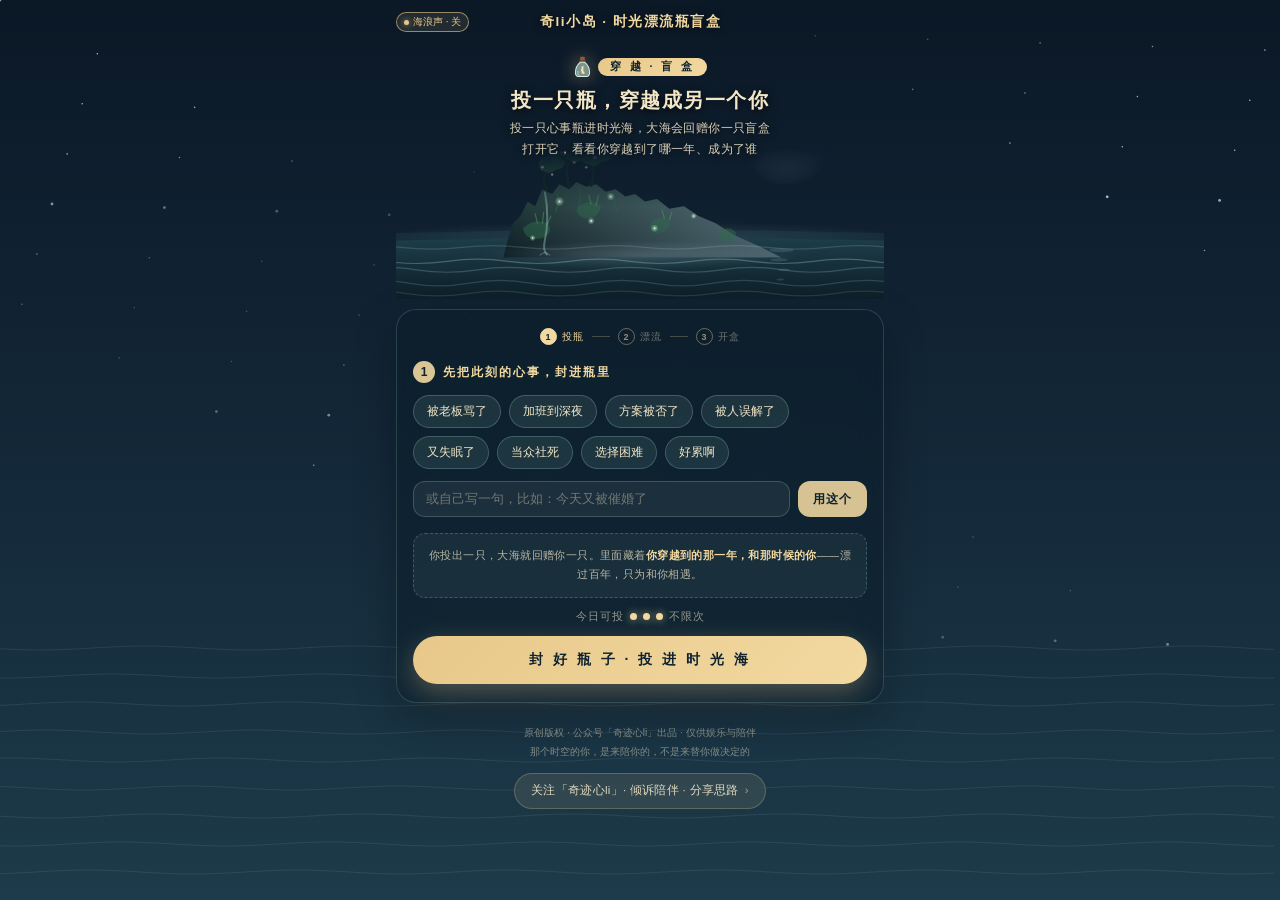
==== commit 94c487a9: "H5 v5.8：按敏感二分法则规范角色库——敏感词脱敏(地主→田产东家等)、间谍类脱敏(商情探子/情报掮客)、不敏感泛称全部具象化(医/厨/农夫/矿工/商人/铁匠/裁缝/律师等105个按时代具象)、补" ====
--- a/index.html
+++ b/index.html
@@ -572,7 +572,7 @@
   }
   requestAnimationFrame(frame);
 
-  var ERAS=[{"year":"公元前 1600 年","spin":"公元前1600","era":"商 · 青铜时代","c1":"#3a2a1e","c2":"#14100c","art":"<defs><linearGradient id=\"e0\" x1=\"0\" y1=\"0\" x2=\"0\" y2=\"1\"><stop offset=\"0\" stop-color=\"#3a2a1e\"/><stop offset=\"1\" stop-color=\"#14100c\"/></linearGradient><radialGradient id=\"e0g\" cx=\"72%\" cy=\"28%\" r=\"55%\"><stop offset=\"0\" stop-color=\"#f2d9a0\" stop-opacity=\".3\"/><stop offset=\"1\" stop-color=\"#f2d9a0\" stop-opacity=\"0\"/></radialGradient></defs><rect width=\"300\" height=\"120\" fill=\"url(#e0)\"/><rect width=\"300\" height=\"120\" fill=\"url(#e0g)\"/><path d=\"M20 90 L20 54 L280 54\" fill=\"none\" stroke=\"#7a5c3a\" stroke-width=\"2\"/><path d=\"M14 54 L150 30 L286 54\" fill=\"none\" stroke=\"#8c5a2f\" stroke-width=\"3\"/><g stroke=\"#c9a86a\" fill=\"none\" stroke-width=\"1.4\"><path d=\"M96 100 v-22 M110 100 v-22 M124 100 v-22 M138 100 v-22 M152 100 v-22\"/><path d=\"M94 84 h60 M94 92 h60\"/></g><g transform=\"translate(210,90) scale(1)\" fill=\"#0a0807\"><circle cx=\"0\" cy=\"-14\" r=\"6\"/><path d=\"M-6 -9 Q0 -5 6 -9 L10 8 Q0 12 -10 8 Z\"/><path d=\"M-11 8 Q-17 11 -15 15 L15 15 Q17 11 11 8 Z\"/></g>","symbol":"<path d=\"M12 4 h8 v8 h-8z M10 12 h12 v3 h-12z M12 15 l-2 5 M20 15 l2 5\" stroke=\"#f2d9a0\" fill=\"none\" stroke-width=\"1.4\"/>","roles":[{"name":"青铜铸造匠","icon":"铸","q":"火候到了，铜水自己会说话","scene":"蹲在陶范旁，一勺铜水顺着浇口注进去，白烟腾起。等范子凉透，拿石锤轻轻敲开，露出一只纹路清晰的爵。"},{"name":"甲骨刻辞官","icon":"文","q":"把日子刻下来，就不怕忘","scene":"龟甲摊在膝头，握着青铜刻刀，一笔一笔把今日的雨量和收成刻进骨面。刻完吹去碎屑，把甲片收进麻袋。"},{"name":"玉器琢磨匠","icon":"玉","q":"好玉是磨出来的","scene":"坐在砂轮前，捧着一块带皮的玉料来回推磨，手上沾满解玉砂。磨了半日，玉的温润才从石皮里一点点透出来。"},{"name":"陶器烧制匠","icon":"陶","q":"泥巴进了窑，出来就是器物","scene":"把排好的陶坯推进窑膛，添上干柴，火苗舔着窑壁。守到天亮开窑，一件件陶罐青中带亮，挨个敲听声响。"},{"name":"种粟农人","icon":"粟","q":"地不骗人，种什么收什么","scene":"天刚亮就下到田里，弯着腰把粟苗间的杂草一根根拔掉。日头升高，直起身抹把汗，看看齐腰的青苗。"},{"name":"养蚕妇人","icon":"蚕","q":"一片叶子，一条命，一缕丝","scene":"她轻手轻脚掀开竹匾，撒上一层嫩桑叶，蚕儿立刻沙沙地啃起来。她挑走几条僵蚕，又给匾底垫干草。"},{"name":"织帛女工","icon":"织","q":"一寸一寸，织出日子","scene":"她坐在织机前，脚踏综片，手来回投梭，素帛一寸寸抽长出来。经线断了，她捻住线头打个结，接着织。"},{"name":"酿酒师","icon":"酒","q":"等着，好酒急不得","scene":"掀开陶瓮的草盖，探手探了探温度，闻了闻发酸的香气。搅动酒醪后重新封好，又在瓮口压上一块湿布。"},{"name":"煮盐工","icon":"盐","q":"海水熬干了，留下日子的味","scene":"在海边支起陶锅，把海水一瓢瓢舀进去煮。水气蒸腾，锅底结出白花花的盐粒，用竹铲慢慢刮进筐里。"},{"name":"放牛牧人","icon":"牧","q":"牛认路，也认人","scene":"赶着一群牛到河滩，找了块背风的草坡让它们吃。一头小牛走远，甩了下鞭梢把它拦回来，又数了数数。"},{"name":"山野猎户","icon":"猎","q":"靠山吃山，得懂山的脾气","scene":"背着弓箭走进山坳，顺着兽径找蹄印。发现一处新翻的土，搭箭蹲在下风口，屏息等着。"},{"name":"河上渔人","icon":"渔","q":"水里有的是饭碗","scene":"把网撒进河湾，拽着绳慢慢收。网里有几条活蹦的鱼，挑出大的放进鱼篓，小的随手放回水里。"},{"name":"造车匠","icon":"轮","q":"轮子圆，路才走得远","scene":"在木轮外层夯上一圈湿泥再慢慢烘干，用刀修出规整的圆。装上车轴，转了转轮，听它转得稳不稳。"},{"name":"造船木工","icon":"舟","q":"木板拼起来，就是过河的路","scene":"把刨平的木板并排铺开，用绳索和榫卯一块块拼合船身。缝隙处塞进麻絮，再抹上一层桐油。"},{"name":"皮革鞣匠","icon":"革","q":"一张生皮，揉软了才好用","scene":"把兽皮泡在石灰水里，用石刀刮去残肉，再放进鞣液里反复揉搓。晾干的皮子柔韧，拿它缝成鞋。"},{"name":"夯土筑墙工","icon":"筑","q":"一杵一杵，墙就立起来","scene":"把黄土填进木夹板，几个人抡起石杵一齐夯。夯了一层又一层，墙体渐渐高出人头， 再用水平木检查直不直。"},{"name":"守门吏","icon":"守","q":"守好这道门，里头才安稳","scene":"拄着木戈站在城门下，盘查进出的车马。日头毒，挪到阴影里，眼睛却没离开路上的人。"},{"name":"传信驿使","icon":"驿","q":"信在手上，脚就不能停","scene":"把竹简塞进背囊，换上一双结实的草鞋，沿着驿道快步走。过一道坎，抹把汗，又加快了步子。"},{"name":"驾车马夫","icon":"驭","q":"缰绳在手里，马就听你的","scene":"握着辔头，试着拉了拉缰绳，战马打了个响鼻。待车稳当，一扬鞭，车轮碾过土路向前。"},{"name":"市集贾人","icon":"贾","q":"贱买贵卖，靠的是眼力","scene":"在集市摆开货席，把贝币按大小串好。有人来问价，堆起笑脸比划，最后做成一桩，小心收起贝串。"},{"name":"金器匠","icon":"金","q":"黄金软，手艺要硬","scene":"把金块放在砧上，用小锤一点点捶成薄片，再剪成纹样。金箔薄得能透光，屏着气把它贴上器身。"},{"name":"陨铁锻工","icon":"铁","q":"天上落下的铁，得慢慢打","scene":"把陨铁块烧红，抡锤反复锻打，火星四溅。淬过水后再磨，刃口泛出冷光，用指腹试试锋利。"},{"name":"骨器匠","icon":"骨","q":"骨头也能做成吃饭的家伙","scene":"把兽骨锯断、削形，在磨石上一点点磨出针和锥。磨尖一根，举到光下看看，吹去骨粉收进匣子。"},{"name":"象牙雕刻匠","icon":"雕","q":"纹路里藏着分寸","scene":"一手扶着象牙，一手用小铜刻刀顺纹路游走。碎屑落了一地，一只小鸟的轮廓渐渐从牙面上浮出来。"},{"name":"养马厩吏","icon":"厩","q":"马养好了，蹄子都亮","scene":"给马添了草料，又拿刷子顺着鬃毛一遍遍刷。一匹马尥蹶子，轻喝一声按住，检查蹄铁松没松。"},{"name":"编席匠","icon":"席","q":"一根苇篾，压出平整日子","scene":"坐在地上，把晒干的苇篾一压一挑编成席。手指翻得飞快，边角收齐后，抖了抖席面，平平整整。"},{"name":"制弓匠","icon":"弓","q":"一张好弓，弯得有道理","scene":"把桑木条蒸软，一点点弯出弧度，用筋和胶层层缠紧。上了弦试拉，弓身嗡的一声，满意地点头。"},{"name":"制镞匠","icon":"镞","q":"箭头虽小，差一分都不行","scene":"在小石范里浇出铜箭镞，冷却后一枚枚修锉锋刃。捏着一枚对准光，看三棱正不正。"},{"name":"司仪礼官","icon":"礼","q":"礼数周全，人心就安","scene":"整顿衣冠，把祭器一件件按次序摆好，反复核对位置。时辰到了，朗声唱礼，引领众人依序行礼。"},{"name":"仓吏","icon":"仓","q":"颗粒归仓，心里才踏实","scene":"打开仓门，用斗量进新收的粟，一笔笔记在木牍上。晒谷场还有一堆没入库，喊人来帮忙装袋。"},{"name":"屠户","icon":"屠","q":"手脚麻利，才对得起这行","scene":"在案板上放好牲口，磨了磨刀，动作利落地分割。把皮、肉、骨分门别类挂好，用水冲净手和案。"},{"name":"灶上厨人","icon":"厨","q":"一顿热饭，抵过半日劳累","scene":"在土灶前添柴，陶甑里蒸着粟饭，热气从缝隙冒出。用木勺搅了搅锅里的羹，尝了尝咸淡。"},{"name":"制曲工","icon":"曲","q":"曲好，酒才有魂","scene":"把蒸熟的麦粒摊在席上，拌上曲种，盖上麻布发酵。几天后翻开，霉色均匀，凑近闻了闻，是清正的曲香。"},{"name":"麻纺女工","icon":"麻","q":"粗细之间，自有分寸","scene":"她把沤好的麻皮撕成细缕，捻在纺锤上抽线。线团绕了一圈又一圈，她把够长的线挽成把，码进篮里。"},{"name":"守夜巡人","icon":"巡","q":"夜里有人醒着，白天才安稳","scene":"提着木梆沿街走了两趟，敲两下报时。拐角处有堆干柴，停下看了看，确认没有火星才继续走。"},{"name":"鼓乐师","icon":"乐","q":"鼓一响，人的心就齐了","scene":"把鼓面绷紧，试敲了两下调音。礼乐起时，跟着节奏稳稳落槌，鼓点穿过庭院传得很远。"},{"name":"采药人","icon":"药","q":"山里的草木，都是药","scene":"背着药篓攀上石坡，认出一株熟悉的草，用小铲连根挖起。抖净泥土后，把根叶分开夹进麻纸里。"},{"name":"搓绳匠","icon":"绳","q":"股股拧在一起，才拉得住","scene":"把几缕麻纤维捻成股，反向绞合成绳。绕在手上拽了拽试力，结实的绳子被这人一圈圈盘好。"},{"name":"陶范修匠","icon":"范","q":"范子准，铸出来的才周正","scene":"拿着小刀在陶范内壁细细修整纹路，吹去浮土。对着光看了看范腔，把两块范合起来比对齐整。"},{"name":"赶车脚夫","icon":"脚","q":"路是走出来的，也是扛出来的","scene":"把货包用扁担挑起，压得肩头一沉。歇脚时靠在树边灌了口囊里的水，又直起身赶上前面的车队。"},{"name":"采铜矿工","icon":"矿","q":"一锤一凿，敲出青铜的根","scene":"举着石锤在矿洞里凿壁，火星溅在脸上。敲下一块孔雀石，装进竹篓，佝着背拖到洞口，交给等在上面的同伴。"},{"name":"葛布织女","icon":"葛","q":"一根葛丝，织出过冬的衣裳","scene":"她坐在织机前，把沤好的葛纤维捻成线。经线绷紧，她来回投梭，织出细密的布，晾在竹竿上，风一吹轻轻摆动。"},{"name":"贝币穿串工","icon":"贝","q":"串起贝壳，串起一整个集市","scene":"坐在家门口，用石钻给贝壳穿孔。穿好的贝币十枚一串，用麻绳系牢，摞在竹盘里，等着拿去集市换粮食。"},{"name":"漆器髹涂匠","icon":"漆","q":"一层一层，涂出温润的光泽","scene":"在木胎上刷生漆，一层晾干再刷下一层。刷到最后一遍，把器物倒扣在架子上阴干，漆面亮得能照出人影。"},{"name":"石斧磨制工","icon":"石","q":"磨得越利，日子越好过","scene":"蹲在溪边，拿着石坯在磨石上反复推磨。加水，再磨，直到刃口锋利。把磨好的石斧绑上木柄，试着砍了一下树枝。"},{"name":"方国君主","icon":"君","q":"一方水土，皆听号令","scene":"坐在青铜铸成的座上，听各部来使依次陈情。议事时不急着表态，等众人说完，才缓缓开口定下这年的盟约。","tier":"royal"},{"name":"部落首领","icon":"首","q":"带着族人，择水草而居","scene":"站在高处查看这片河谷的水源，回头招呼族人搭起帐篷。分配猎物时，总把最厚的一块留给年长者。","tier":"royal"},{"name":"牧牛人家","icon":"牧","q":"牛群里，有我家的角","scene":"在河滩上放牛，隔一会就数一遍。母牛下了犊，在小牛耳朵上打了记号，那是自家添的口。","tier":"prosper"},{"name":"小铜匠","icon":"铜","q":"火里的铜，会变成日子","scene":"在自家院角支起小炉，把废铜熔了重铸。铸出的铜镜虽小，磨亮了能照见整张脸，拿到集市上换回半袋粟。","tier":"prosper"},{"name":"陶坊主","icon":"陶","q":"一窑烧出来，全家吃半年","scene":"守着自家的陶窑，添柴、看火、等开窑。出窑时坛坛罐罐摆一地，挑出没裂的那几个，明天拿去换粮。","tier":"prosper"},{"name":"井田农户","icon":"田","q":"田埂是我家划的界","scene":"在自家的那块田里插秧，田埂上插着自家的木桩做界。收成除去公粮，剩下的堆在自家仓里，够吃到开春。","tier":"prosper"},{"name":"贞人","icon":"卜","q":"一灼之间，问卜吉凶","scene":"手持灼龟的枝条，在裂纹里读出征兆，把占辞刻在甲骨上，一笔一画都照着规矩来。"},{"name":"作册","icon":"册","q":"刻在骨上的，都是大事","scene":"把占卜的辞句刻在牛骨上，记下年月和事由。刻错一笔，就用刀刮平重来，从不将就。"},{"name":"女史","icon":"史","q":"这一年的事，我记着","scene":"她在骨板上记录收成和祭祀，字刻得小而密。旁人都说，她记得比谁都清楚。"},{"name":"金文铸铭匠","icon":"铭","q":"把名字，铸进青铜","scene":"在陶范内壁刻下铭文，浇铸后字便留在鼎上。一刀一刀地刻，生怕错了一笔。"},{"name":"氏族长","icon":"族","q":"一族人的事，都要过问","scene":"管着几十户人家，分地、断事、祭祖都要这人拿主意。族里有了纠纷，都来找这人评理。"},{"name":"族长","icon":"族","q":"撑起一族","scene":"掌管祭祀和分配，遇事拿得起主意。青壮都出去征战了，留在家里的老小都听这人的。"},{"name":"宗子","icon":"宗","q":"大宗的担子，落在长子肩上","scene":"是嫡长子，继承了宗庙和祭田。每逢祭祀，站在最前头，带着全族人叩拜。"},{"name":"亚","icon":"亚","q":"带兵的武官","scene":"统领一队人马，战时冲在最前。青铜头盔压得低，只看得见这人握戈的手。"},{"name":"铸铜女工","icon":"铜","q":"铜水烫手，日子却不苦","scene":"她在作坊里盯着铜液，一勺勺浇进陶范。汗顺着鬓角流，她顾不上擦，怕浇歪了。"},{"name":"玉琮琢磨女工","icon":"玉","q":"一寸玉，十分工","scene":"她用解玉砂一点点磨着玉琮，玉屑混着水。一块璞玉要磨上好几个月，她急不来。"},{"name":"骨器雕刻女工","icon":"骨","q":"把骨头，雕成花","scene":"她拿石刀在骨片上刻纹，刻出细密的花样。做成的骨笄骨梳，妇女们争着要。"},{"name":"皮革缝制女工","icon":"革","q":"一张皮，缝成衣","scene":"她把兽皮鞣软，用骨针穿上筋线缝合。针脚细密，做出的皮衣又暖又耐穿。"},{"name":"养蚕女官","icon":"桑","q":"蚕事，也要有人管","scene":"她管着王室的蚕桑，教妇女们养蚕缫丝。哪家的蚕生了病，她去看看就能治好。"},{"name":"酿酒女","icon":"酒","q":"曲蘖发了，酒就香了","scene":"她看着陶缸里的酒醪泛起细泡，知道时候到了。滤出来的酒清亮，王室宴饮都爱用。"},{"name":"石斧磨制女工","icon":"石","q":"磨一把斧，费半月工","scene":"她在水磨石上反复打磨石斧，一遍遍加水。斧刃越来越亮，她才停下手。"},{"name":"编席女工","icon":"席","q":"一编一挑，席子就成了","scene":"她把芦苇剖成细篾，手指翻飞编成席。编好的席子铺在地上，又平又结实。"},{"name":"农","icon":"稷","q":"春天种下，秋天满仓","scene":"跟着众人下地播种，把粟粒撒进垄里。除草、收割，一样不落，收成比谁都细。"},{"name":"采葛女","icon":"葛","q":"山里的葛，能织成布","scene":"她上山采葛藤，剥皮晒干，拿回来煮练出纤维。葛布清凉，夏天穿正合适。"},{"name":"采集野果女","icon":"果","q":"山野里的，都是馈赠","scene":"她挎着竹篮上山，采回野果和野菜。什么能吃、什么不能，她一眼就认得。"},{"name":"渔猎女","icon":"渔","q":"河里的鱼，逃不过她的网","scene":"她在河边下网，收网时活蹦乱跳的鱼不少。剖开晾干，够吃上好几天。"},{"name":"牧牛女","icon":"牧","q":"牛群，跟着她走","scene":"她赶着牛群到河边吃草，隔一会就数一遍。哪头牛走远了，她甩着鞭子去赶回来。"},{"name":"巫","icon":"巫","q":"歌舞娱神","scene":"在祭祀时起舞，摇着铃，口中念着祝词。求雨、祛病，族人都信这人。"},{"name":"乐舞女","icon":"舞","q":"鼓声一起，她就起舞","scene":"她随着鼓点旋转，长袖翻飞。祭祀和宴饮都少不了她，舞姿轻盈得像风。"},{"name":"宗庙守者","icon":"庙","q":"守着祖先的牌位","scene":"每日清扫宗庙，在牌位前点上香火。逢年过节，把祭品一一摆好。"},{"name":"舂米女","icon":"舂","q":"一杵一杵，舂出白米","scene":"她举着石杵舂米，一下一下砸在谷物上。米粒渐渐脱壳，她的手臂又酸又麻。"},{"name":"医","icon":"药","q":"认得百草，就敢下手","scene":"背着药篓上山采药，认得哪种草治哪种病。村里人有个头疼脑热，都来找这人。"},{"name":"猎手","icon":"猎","q":"弓箭，拉得满","scene":"背着弓箭进山，放轻脚步接近猎物。一箭射去，稳准狠，出手干净利落。"},{"name":"筑墙工","icon":"夯","q":"一夯一夯，墙就高了","scene":"和其这人人一起抬石夯土，喊着号子一齐落下。城墙一天天垒高，的手磨出了茧。"},{"name":"造车工","icon":"车","q":"轮子圆，车才稳","scene":"削木做轮，把辐条一根根装进轮毂。量了又量，轮子转起来又圆又稳。"},{"name":"船工","icon":"舟","q":"一条船，也撑得动","scene":"撑着竹篙送船过河，水流再急，也能稳稳把住方向。两岸的人都知道这人的本事。"},{"name":"盐工","icon":"盐","q":"煮海为盐，日夜不停","scene":"在盐田边守着煮盐的锅，添柴、撇沫。海水煮干，白花花的盐就出了锅。"},{"name":"矿工","icon":"矿","q":"矿洞再深，也挡不住这人","scene":"提着油灯下到矿井，敲下一块块矿石。洞里又黑又潮，却干得麻利。"},{"name":"厨","icon":"厨","q":"灶上的火，说了算","scene":"掌着灶上的火候，炒菜、蒸饭、炖汤样样在行。宴席上的菜，都经这人的手。"},{"name":"织染工","icon":"染","q":"一缸染料，染出五彩","scene":"把布匹浸进染缸，一遍遍浸染晾晒。颜色越染越正，看着满院彩布，心里欢喜。"},{"name":"铜匠","icon":"铜","q":"小炉子，也能铸出物件","scene":"在自家院角支起小炉，把废铜熔了重铸。铸出的铜镜虽小，磨亮了能照见整张脸。"},{"name":"药师","icon":"药","q":"一味药，治一方人","scene":"采来草药晒干切碎，按方子配好。谁家孩子发热，抓两味药送去，分文不多取。"},{"name":"卜筮师","icon":"卜","q":"灼龟问卜，读得准","scene":"在宗庙旁替人占卜，灼烧龟甲看裂纹。问事的排着队，的判断从没出过大错。"},{"name":"青铜礼器匠","icon":"铜","q":"铸鼎像铸日子","scene":"在作坊里浇铸青铜礼器，修范、浇铜、打磨。一件鼎要忙活许久，成品庄重厚重。"},{"name":"玉佩匠","icon":"玉","q":"佩玉有声，琢得巧","scene":"琢磨玉佩，钻孔、穿系、打磨。玉佩走动时叮当作响，贵族们都爱戴。"},{"name":"甲骨修治工","icon":"骨","q":"一片甲骨，修得平","scene":"把龟甲兽骨削平、打磨、钻孔，供贞人占卜。骨面平整，刻辞才清晰。"},{"name":"黍稷农","icon":"稷","q":"黍稷丰收，全家欢喜","scene":"在田里种黍稷，播种、除草、收割。粮食满仓，一年的口粮就有了着落。"},{"name":"制酒匠","icon":"酒","q":"鬯酒香，酿得出","scene":"酿造祭祀用的鬯酒，选粮、制曲、发酵。酒香浓郁，祭祀时必不可少。"},{"name":"贞卜长官","icon":"卜","q":"卜筮之事，掌管","scene":"掌管宫中的占卜之事，率众贞人灼龟问卜。国家大事，都要先问过神明。"},{"name":"青铜铸造师","icon":"铜","q":"青铜礼器，监造","scene":"主持铸造青铜礼器，设计纹样、把控火候。一件件重器，在这人手里诞生。"},{"name":"桑田管理者","icon":"桑","q":"蚕桑之事，统领","scene":"统领王室的蚕桑事务，教百姓养蚕缫丝。丝帛产出，功不可没。"},{"name":"卜官","icon":"卜","q":"卜辞的事，说了算","scene":"在宫中掌管卜辞，灼龟、释兆、刻辞。国家祭祀，都由这人主持问卜。"},{"name":"玉雕匠","icon":"玉","q":"玉石在这人手里生辉","scene":"雕琢玉石，选材、切割、琢磨。一件件玉器，光润精美。"},{"name":"制陶匠","icon":"陶","q":"一窑陶器，养一家","scene":"在河滩边管理陶窑，添柴看火等开窑。出窑的陶器摆一地，换回粟米。"},{"name":"侍女","icon":"侍","q":"夜里伺候主人起居，天没亮就起身","scene":"她把青铜镜摆正，替女主人抿好发，退到门边垂手站着，等一声吩咐。"},{"name":"女祭司","icon":"女","q":"通神的人，主持小的祭祀","scene":"她捧着黍稷站上土台，念着祝词，把酒缓缓洒在青铜爵里，青烟直往上走。"},{"name":"媵妾","icon":"媵","q":"随女子出嫁的陪嫁人","scene":"她跟着车队走了三天，抱着陪嫁的漆盒，进了新夫家先拜见正室，站到了偏席。"},{"name":"女奴","icon":"女","q":"在贵族家做杂役的人","scene":"她背着一捆柴从河边回来，膝盖没沾地就被叫去舂米，石杵一起一落，日头压在屋顶。"},{"name":"庖厨女","icon":"庖","q":"在厨房里 火候的人","scene":"她蹲在灶口添柴，陶鼎里的肉咕嘟作响，拿竹筷戳一下软硬，撒把盐进去。"},{"name":"织工","icon":"女","q":"在织机上织布的妇女","scene":"双脚踩着提综杆，梭子来回穿，经线密密排开，一匹麻布慢慢从轴上卷出来。"},{"name":"采薇女","icon":"采","q":"上山采野菜的妇女","scene":"她挎着竹篮沿坡走，专挑嫩的薇菜掐，指头染了点绿，篮底不一会就铺了一层。"},{"name":"卜人","icon":"女","q":"替人问卜的妇女","scene":"把龟甲放在火上烤，看清裂纹走向，低声说了一句吉凶，来人顿时松了肩。"},{"name":"守火人","icon":"火","q":"火种不灭，族群不散","scene":"在部落中央守着长明的火塘，添柴、遮风、拢灰。夜里最怕风雨，用陶罐扣住炭火，守到天亮才敢合眼。"},{"name":"卜筮助手","icon":"卜","q":"协助贞人整理卜辞的人","scene":"把烤过的龟甲按裂纹分类摆好，一笔一笔刻上卜辞，字虽小却清清楚楚。"},{"name":"制陶女工","icon":"制","q":"在陶坊里捏坯烧陶的妇女","scene":"她把泥坯放上轮盘，一手蘸水一手塑形，转了几圈，一只陶罐便有了模样。"},{"name":"乐舞","icon":"乐","q":"鼓点一起，长袖翻飞","scene":"随鼓点旋转，长发甩开，脚下扬起细细的尘，围观的族人都看呆了。"},{"name":"女巫","icon":"女","q":"在族中主持祭祀问卜的妇人","scene":"她摇着响器，闭目念词，替族人问卜吉凶，神色肃穆。"},{"name":"玉工","icon":"玉","q":"琢磨玉石器物的匠人","scene":"把玉料放在砺石上反复研磨，一点点磨出温润的光泽，一枚玉璧渐渐成形。"}]},{"year":"公元前 500 年","spin":"公元前500","era":"春秋 · 百家争鸣","c1":"#3a3620","c2":"#14120c","art":"<defs><linearGradient id=\"e1\" x1=\"0\" y1=\"0\" x2=\"0\" y2=\"1\"><stop offset=\"0\" stop-color=\"#3a3620\"/><stop offset=\"1\" stop-color=\"#14120c\"/></linearGradient><radialGradient id=\"e1g\" cx=\"72%\" cy=\"28%\" r=\"55%\"><stop offset=\"0\" stop-color=\"#f2d9a0\" stop-opacity=\".3\"/><stop offset=\"1\" stop-color=\"#f2d9a0\" stop-opacity=\"0\"/></radialGradient></defs><rect width=\"300\" height=\"120\" fill=\"url(#e1)\"/><rect width=\"300\" height=\"120\" fill=\"url(#e1g)\"/><path d=\"M40 88 Q44 46 78 46 Q112 46 116 88\" fill=\"none\" stroke=\"#6b8e6b\" stroke-width=\"3\"/><g fill=\"#6b8e6b\"><circle cx=\"58\" cy=\"54\" r=\"10\"/><circle cx=\"84\" cy=\"48\" r=\"12\"/><circle cx=\"98\" cy=\"60\" r=\"8\"/></g><g stroke=\"#c9a86a\" stroke-width=\"1\"><path d=\"M196 88 v-16 M208 88 v-16 M220 88 v-16 M232 88 v-16\"/></g><g transform=\"translate(150,94) scale(1)\" fill=\"#120e09\"><circle cx=\"0\" cy=\"-14\" r=\"6\"/><path d=\"M-6 -9 Q0 -5 6 -9 L10 8 Q0 12 -10 8 Z\"/><path d=\"M-11 8 Q-17 11 -15 15 L15 15 Q17 11 11 8 Z\"/></g>","symbol":"<path d=\"M6 8 h20 M8 12 h16 M10 16 h12 M12 20 h8\" stroke=\"#f2d9a0\" fill=\"none\" stroke-width=\"1.4\"/>","roles":[{"name":"竹简抄书人","icon":"简","q":"字写端正，道理才立得住","scene":"把竹片烤干水分，铺开后用漆笔竖着抄写。写错一字，拿小刀轻轻刮去，重新落笔，直到通篇齐整。"},{"name":"讲学夫子","icon":"学","q":"有教无类，来者不拒","scene":"坐在树下讲学，弟子围了一圈。有人迟到，停下等对方坐好，才接着把方才那句再讲一遍。"},{"name":"铸币匠","icon":"币","q":"钱要匀，人心才信","scene":"在陶范里浇出刀币，一枚枚修去毛边，用锉刀找平。捏起一枚对着光看，厚薄是否一致。"},{"name":"采桑女","icon":"桑","q":"桑叶养蚕，也养一家老小","scene":"她挎着竹篮走到桑林，踮脚够下嫩叶。指尖被枝条划了一下，她不在意，低头把叶子码得整整齐齐。"},{"name":"耕田农夫","icon":"耕","q":"春种一粒，秋收万颗","scene":"扶着木犁，赶牛翻开冻了一冬的土。垄沟笔直，歇下来看看翻好的地，把犁铧上的泥土敲掉。"},{"name":"射御教习","icon":"射","q":"拉弓先拉心","scene":"在校场立起箭靶，示范怎样稳住下盘。徒弟子拉偏了，上前纠正手势，让这人再来一次。"},{"name":"御车教习","icon":"御","q":"驾车如驾车，更要驾住自己","scene":"站在车旁，教弟子如何控缰、如何转弯。自己上车演示一圈，落地后拍拍车辕，让徒弟照着来。"},{"name":"剑匠","icon":"剑","q":"剑要利，人要沉得住气","scene":"把剑坯反复折叠锻打，纹路一层层叠进钢里。淬火时白汽腾起，握紧剑柄，看刃口是否笔直。"},{"name":"鼓琴乐人","icon":"琴","q":"琴声一响，心就静了","scene":"调好琴弦，指尖轻拨试音。府中宴饮开始，端坐抚琴，一曲未了，满座都静了下来。"},{"name":"采诗官","icon":"诗","q":"民间的歌，藏着世道","scene":"走乡串村，把路边传唱的歌谣记在竹简上。听村妇唱完一段，拱手道谢，笔不停地把词记下。"},{"name":"卜居匠人","icon":"匠","q":"房子盖得正，住着才安","scene":"用墨线在木料上弹直，抬手劈出榫头。梁柱架起后，爬上去校正，看这房子立得正不正。"},{"name":"养豚农户","icon":"豚","q":"把猪养肥，日子就有盼头","scene":"给圈里的猪添了潲水，又垫上一层干土。一头小猪拱开栅栏，赶紧堵上，拍拍它的背赶回去。"},{"name":"织缣女工","icon":"缣","q":"细活儿，得慢工","scene":"她在织机上穿引细丝，纬线细得几乎看不清。她屏住气投梭，一寸缣织下来，额头已沁出细汗。"},{"name":"染坊匠","icon":"染","q":"颜色是染出来的，也是等出来的","scene":"把布匹浸进靛蓝染缸，拎起再落下，反复几遍。晾在竹竿上的布由浅入深，风一吹泛出沉静的蓝。"},{"name":"制履匠","icon":"履","q":"鞋合脚，路才走得远","scene":"比着脚样剪好鞋底，用麻线一针针纳密。针脚歪了就拆掉重来，直到底子结实平整才收针。"},{"name":"担水夫","icon":"水","q":"一担水，挑起一家人的日子","scene":"挑着两只木桶到井边，摇上来的水打了个旋。扁担压着肩，稳稳地往回走，桶里的水没洒出半滴。"},{"name":"伐木工","icon":"薪","q":"柴火足，冬天就不冷","scene":"抡起斧头对着树干砍，木屑飞溅。树放倒后，锯成一段段，捆成柴担，掂了掂分量才挑起。"},{"name":"捕兽人","icon":"猎","q":"深山里讨生活，靠的是经验","scene":"在林间查看套索，发现套住了野兔，上前取下。看看天色不早，收好猎物，顺着来路往回走。"},{"name":"摆渡人","icon":"渡","q":"送人过河，也是积德","scene":"撑着竹篙把渡船靠岸，扶老人上船。河水流得急，稳稳撑篙，船头偏了就用力一拨，直直驶向对岸。"},{"name":"集市估客","icon":"估","q":"货比三家，价才公道","scene":"把布匹在摊上摊开，等客人来挑。有人压价，笑着摇头，最后各让一步成交，小心地把钱串收好。"},{"name":"养蜂人","icon":"蜂","q":"蜂养得好，蜜就甜","scene":"掀开蜂箱，提出一块蜜脾，金黄的蜜顺着巢房流。用刀割下封盖，把蜜脾放进木桶里控蜜。"},{"name":"制墨匠","icon":"墨","q":"墨要黑，也要香","scene":"把松烟和胶揉成墨团，在石墩上反复捶打。捶到细腻，搓成墨锭，压上印纹，摆在架子上阴干。"},{"name":"收粟牙人","icon":"牙","q":"撮合买卖，靠的是信","scene":"在粮市牵线，帮农户和买家说合价格。两边都点头后，收下一点佣金，又去张罗下一桩。"},{"name":"守城更卒","icon":"更","q":"更鼓一响，全城安睡","scene":"抱着梆子沿墙巡视，按更次敲响。远处有动静，停下细听一会儿，确认无事才继续走。"},{"name":"车辕修匠","icon":"辕","q":"车坏在路上，误的是大事","scene":"蹲在车旁，用楔子把松动的车辕敲紧，缠上麻绳加固。修完拽了拽，确认牢靠才让车夫上路。"},{"name":"采石工","icon":"石","q":"石头硬，人比石头更有韧劲","scene":"在采石场用錾子顺石纹凿开一道缝，再插进楔子敲。大石块应声分离，和同伴喊着号子把它滚下山。"},{"name":"孵雏农妇","icon":"雏","q":"守着鸡窝，就守着一窝指望","scene":"把鸡蛋一个个摆进草窝，翻动垫草看温度。几天后传来细碎的啄壳声，轻轻拨开壳，探出一只湿漉漉的小鸡。"},{"name":"造弓弦匠","icon":"弦","q":"弦绷得紧，弓才使得上力","scene":"把筋丝泡软，搓成均匀的细股，再绞合成弦。上到弓上试拉，弦嗡然一响，拨了拨音，正好。"},{"name":"编筐匠","icon":"筐","q":"篾条一挑一压，编出收纳","scene":"把柳条剖成细篾，浸软后一圈圈盘底、收边。筐沿收齐，剪去多余的篾头，抖了抖筐里的碎屑。"},{"name":"卖羹小贩","icon":"羹","q":"一碗热羹，暖过路人肠胃","scene":"在路口支起小锅，羹汤咕嘟冒泡。有人来买，盛一碗递过去，嘱咐小心烫，顺手收下几枚钱。"},{"name":"驯马人","icon":"马","q":"烈马认的是耐心","scene":"拿着草料慢慢靠近一匹还没驯服的马，轻声安抚。等它肯让人摸脖子了，才套上笼头，牵着溜圈。"},{"name":"制陶坯工","icon":"坯","q":"坯子正，瓶子才圆","scene":"把泥团摔在轮盘上，脚蹬转盘，双手蘸水把泥扶正。指腹一提，一只瓶坯在旋转中渐渐成形。"},{"name":"抄录史官","icon":"史","q":"记下来，才不会被岁月抹掉","scene":"把朝会上的言行一条条记在竹简上，反复推敲措辞。写定后用刀削平竹青，按年月编连成册。"},{"name":"养鱼塘户","icon":"鱼","q":"一池活水，养一池鱼","scene":"往塘里撒了一把鱼食，成群的鱼涌上来抢食。蹲在塘边看水色，抄起木勺舀了点水闻了闻。"},{"name":"织网匠","icon":"网","q":"网眼匀，才网得住鱼","scene":"拿着梭子在木框间穿梭，一梭一结地编网。织到一半，拎起来抖开，看看网眼是否大小一致。"},{"name":"晒酱匠","icon":"酱","q":"酱晒足了日头，味才厚","scene":"把酱缸搬到院里晒，揭开盖让太阳晒透。傍晚翻搅一遍，缸面泛出油亮，盖上纱，防着落灰。"},{"name":"搬运脚夫","icon":"搬","q":"力气也是本钱","scene":"把货箱绑上背架，弯着腰一步步往坡上挪。歇脚时捶捶酸胀的腰，灌口水，又直起身继续走。"},{"name":"竹编匠","icon":"竹","q":"竹子剖开，能编出万般用处","scene":"把竹筒剖成篾条，用刀背刮得光滑。手指翻飞间，一只竹篮的经纬渐渐成形，收好边，搁在一旁。"},{"name":"看仓老仆","icon":"仓","q":"守着一仓粮，心里踏实","scene":"每天清早打开仓门通风，看看粮堆有没有受潮。发现一处返潮，赶紧把上面的粮挪开晾晒。"},{"name":"相马人","icon":"相","q":"好马看骨相，也看眼神","scene":"绕着一匹马慢慢走了一圈，捏了捏马腿，又掰开马口看牙。点头说了句好马，牵马人脸上立刻有了笑。"},{"name":"铸钟匠","icon":"钟","q":"一口钟，响的是礼乐","scene":"守着熔炉，把铜液浇进钟范。冷却后破范，拿錾子修整钟身，敲一下听音，音不准就再刮薄一点，直到声音清亮。"},{"name":"制鼓匠","icon":"鼓","q":"鼓声一响，人心就齐了","scene":"把牛皮泡软，蒙在木鼓框上，用木钉钉牢。绷紧鼓面后，抡起鼓槌试敲几下，声音闷响有力，才把鼓交给来取的车兵。"},{"name":"牛车运输户","icon":"车","q":"慢慢走，也能走到远方","scene":"赶着牛车走在土路上，车上装着陶器和布匹。遇着泥坑，跳下车用木板垫路，牛低着头一步步拽，车轮终于碾了过去。"},{"name":"卖浆人","icon":"浆","q":"一碗酸浆，解的是赶路人的渴","scene":"在城门口摆摊，木桶里盛着发酵的酸浆。有人路过，舀一碗递过去，看对方仰头喝完，抹抹嘴，又挑起担子往前走。"},{"name":"狗屠","icon":"屠","q":"手上有活，心里就不慌","scene":"在市集后面支起案板，手脚麻利地收拾停当。有人来买肉，割下一块，用荷叶包好递过去，顺手把刀在磨石上蹭了两下。"},{"name":"吹竽乐人","icon":"竽","q":"合奏里，也有我的声音","scene":"抱着竽坐在乐班末尾，鼓腮吹气，手指按着簧管。合奏响起，跟着节拍起伏，虽站在人后，一个音也没含糊。"},{"name":"弈棋教习","icon":"棋","q":"落子无悔，想清楚再下手","scene":"在树下摆开棋局，教弟子布局。黑子白子落了又起，指着一处说这里要留气，弟子点头，重新拈起一枚棋子。"},{"name":"治疾医者","icon":"医","q":"能治的治，不能治的陪着","scene":"背着药囊走在乡间，被人请到病榻前。切脉看舌，开出几味草药，交代如何煎煮，临走又回头看了看病人的气色。"},{"name":"养鹿人","icon":"鹿","q":"鹿养得壮，日子就有奔头","scene":"在圈里给鹿添草料，看着它们低头啃食。一只小鹿走过来蹭这人的手，摸摸它的头，又去检查栅栏有没有松动。"},{"name":"采漆工","icon":"漆","q":"割漆要趁早，一刀一刀都是辛苦","scene":"挎着漆桶走进山林，在漆树干上斜割一刀。乳白的漆液慢慢渗出，用竹片刮进桶里，天亮前要走遍几十棵树。"},{"name":"修堤工","icon":"堤","q":"堤筑得牢，庄稼才稳当","scene":"扛着夯土杵在河堤上劳作，一夯一夯实。泥溅到腿上，抹一把接着干，日落时堤坝又高出一截，才扛起工具回家。"},{"name":"种瓜农人","icon":"瓜","q":"瓜熟了，日子就甜了","scene":"在瓜田里给瓜苗压蔓，摘掉多余的雄花。蹲下翻看一个幼瓜，小心得很，用草叶盖住防晒，盼着它快点长大。"},{"name":"采莲女","icon":"莲","q":"一篓莲蓬，挑进城就换了米","scene":"她撑着小船钻进荷塘，伸手采下饱满的莲蓬。莲子剥出来装在竹篮里，船舱渐渐满了，她掉转船头，往集市的方向划去。"},{"name":"诸侯","icon":"侯","q":"守一国，安一方的百姓","scene":"在殿上接见各国使臣，听众人陈说利害。散朝后独自在院中踱步，就着灯火把盟约的措辞又改了一遍。","tier":"royal"},{"name":"上卿","icon":"卿","q":"位极人臣，仍俯身听民声","scene":"身着朝服立于班列之首，议事时最先发言。退朝后换上常服，拐进街巷去看新修的水渠是否通畅。","tier":"royal"},{"name":"大儒","icon":"儒","q":"一言可为天下法","scene":"在讲坛上讲授经典，堂下坐满远道而来的学子。有人起身辩难，略一思索，引经据典从容答对。","tier":"elite"},{"name":"养蚕户","icon":"蚕","q":"一筐蚕，一匹帛","scene":"在屋里养蚕，白天采桑夜里添叶。蚕上簇结茧那天，把茧一个个理好，那是全家一年换钱的指望。","tier":"prosper"},{"name":"有田的士","icon":"士","q":"书卷之外，还有几亩田","scene":"白日里读书论道，也下田看自家的庄稼。田是祖上留下的，不多，但够这人安心读书，不必仰人接济。","tier":"prosper"},{"name":"小商人","icon":"贾","q":"贩的是货，攒的是家","scene":"赶着牛车往返于几个城邑之间，贩卖布帛和盐。赚头不大，一趟下来总能给家里添点东西，日子稳稳往前。","tier":"prosper"},{"name":"漆园主","icon":"漆","q":"漆树流的是金","scene":"家屋后种着一片漆树，割漆时节这人一早爬上树。漆液一滴一滴接进碗里，卖出去，够给儿子束脩上学。","tier":"prosper"},{"name":"世卿之家","icon":"卿","q":"卿位也是世袭的","scene":"家世代做卿，祖上立过功，这位置就传了下来。从小习礼，走路都按着规矩来。","tier":"prosper"},{"name":"游学士人","icon":"游","q":"带着书，走列国","scene":"背着书箱在列国间游学，到哪里都有人请教，也乐得与人论道，一住就是半年。","tier":"prosper"},{"name":"学者","icon":"学","q":"读书识理，知行合一","scene":"在自家屋里读书，遇到不懂的就向夫子请教。日子久了，街坊都来问这人字怎么写、理怎么讲。"},{"name":"史官","icon":"史","q":"把这段事，记下来","scene":"跟着史官学记事，把诸侯的盟会、天象异变一笔笔记下。的字端正，记事也清楚。"},{"name":"琴师","icon":"琴","q":"一曲高山流水","scene":"抚琴时，指尖在弦上起落。听的人屏住呼吸，曲终许久才回过神来。"},{"name":"剑客","icon":"剑","q":"剑不走虚招","scene":"练剑多年，剑法又快又准。旁人初见不以为意，交手之后无不服气。"},{"name":"射师","icon":"射","q":"拉得满，射得准","scene":"在校场练射，一箭接一箭落在靶心。众人纷纷点头，说这准头少见。"},{"name":"御者","icon":"御","q":"车马，驾驭得了","scene":"站在战车上，稳稳控住缰绳。马儿跑得再快，也能让车子不偏不倚。"},{"name":"卜者","icon":"卜","q":"卦里的话，要说得圆","scene":"给人占卦，说的多是劝人向善的话。来算的人听了解开心结，都说这人算得准。"},{"name":"医师","icon":"医","q":"望闻问切，一样不缺","scene":"给病人搭脉看舌，仔细问过症状才开方。药材这人亲自炮制，分量一丝不苟。"},{"name":"农夫","icon":"耕","q":"种地，也是把好手","scene":"扶犁下田，播种、除草、收割样样在行。一人挑起全家的活计。"},{"name":"桑农","icon":"桑","q":"一园桑叶，养一园蚕","scene":"在桑园里采叶，动作又快又轻。蚕儿吃得饱，结的茧又白又厚。"},{"name":"渔人","icon":"渔","q":"一叶扁舟，撑得稳","scene":"驾着小舟在河上捕鱼，撒网、收网一气呵成。风浪再大，也不慌。"},{"name":"猎人","icon":"猎","q":"山林，比谁都熟","scene":"带着弓箭和猎犬进山，认得每一种兽的踪迹。猎物见了这人，多半难以逃脱。"},{"name":"陶匠","icon":"陶","q":"泥在手里，想捏什么成什么","scene":"坐在陶轮前拉坯，手指一提一按，碗、罐、壶依次成形。窑烧之后，件件结实。"},{"name":"漆匠","icon":"漆","q":"一层漆，一层光","scene":"在木器上一遍遍髹漆，每上一层都要阴干打磨。做成的漆器光亮照人，贵得很。"},{"name":"织匠","icon":"织","q":"机杼声，就是家里的根本","scene":"坐在织机前，梭子来回穿行，织出细密的布帛。一天下来，布匹堆了一摞。"},{"name":"染匠","icon":"染","q":"草木染出的颜色，最耐看","scene":"用草木花果做染料，把布匹染成青红紫绿。颜色自然柔和，从不褪色。"},{"name":"铸币工","icon":"铸","q":"一枚钱，也有这人的手笔","scene":"在铸币作坊里浇铜、修范，把钱坯一枚枚打磨干净。钱文清晰，才放行。"},{"name":"建筑工","icon":"筑","q":"梁柱，也能立起来","scene":"在工地上架木立柱，膂力过人。房子盖起来，功不可没。"},{"name":"商贩","icon":"贾","q":"做买卖，精着呢","scene":"在集市上摆摊卖货，讨价还价从不吃亏。回头客越来越多，生意越做越旺。"},{"name":"车工","icon":"车","q":"造车，有一手","scene":"帮着打造车轮车辕，把木料削得圆润合用。经这人手的车，走起来又轻又稳。"},{"name":"石匠","icon":"石","q":"錾子敲下去，石屑纷飞","scene":"拿着錾子凿石，一下一下刻出纹路。手上的茧厚了一层又一层，活儿却越做越细。"},{"name":"船娘","icon":"舟","q":"河上的路，她认得清","scene":"她撑船送客，哪段水浅、哪里有礁，她心里有数。坐她的船，稳当。"},{"name":"乐人","icon":"乐","q":"吹拉弹唱，样样来得","scene":"在宴会上鼓瑟吹笙，乐声一起，满座皆静。最擅长的是那份从容。"},{"name":"舞者","icon":"舞","q":"长袖一甩，风都跟着走","scene":"在席间起舞，步轻如燕，长袖翻卷。看的人忘了喝酒，只顾着看这人。"},{"name":"棋手","icon":"弈","q":"落子之间，已成格局","scene":"与人对弈，布局沉稳，算路深远。对手往往下到中盘，就已暗暗认输。"},{"name":"教书先生","icon":"教","q":"识字明理，不分男女","scene":"开了个小小的蒙学，教孩子们识字读书。有女娃送来，一样收下，认真教。"},{"name":"坐堂药师","icon":"药","q":"汤药的事，最懂","scene":"坐堂配药，药材的性子这人摸得透。开出的方子，稳当，病人吃了多半见效。"},{"name":"兽医","icon":"医","q":"牛马有病，找这人","scene":"给牲畜看病，扎针、灌药、接骨都在行。农家的牛马病了，都牵来找这人。"},{"name":"铁匠","icon":"铁","q":"锤起锤落，火星四溅","scene":"抡起铁锤反复敲打，火星溅到脸上也只是抹一把，继续干活。"},{"name":"矿工头","icon":"矿","q":"矿井底下掌事的人","scene":"下到矿井挖矿，背着筐把矿石运上来。活儿苦，却从不叫一声累。"},{"name":"将领","icon":"将","q":"上阵，不含糊","scene":"统领一支人马，披甲上阵，指挥若定。敌人见这人旗帜，都知道遇到了硬对手。"},{"name":"谋士","icon":"谋","q":"运筹帷幄，在行","scene":"替主家出谋划策，看问题透彻，计策周全。关键时刻，的话往往说到点子上。"},{"name":"记事","icon":"文","q":"一支笔，写尽兴亡","scene":"整理典籍、誊抄文书，把散乱的记载理得清清楚楚。史册能传下去，有这人一份功。"},{"name":"思想家","icon":"思","q":"也有自己的一套","scene":"常与士人论道，对礼法、人事自有见解。听着都惊叹，说这人想得比许多人深。"},{"name":"司仪","icon":"礼","q":"礼仪之事，最熟","scene":"主持祭祀和宴飨的礼仪，站位、次序、动作一丝不苟。场面再大，也从容不迫。"},{"name":"驾车手","icon":"御","q":"车马，驾驭得稳","scene":"替贵族驾车，控缰、转向、停驻，动作娴熟。坐在这人的车上，平稳又体面。"},{"name":"养鱼户","icon":"渔","q":"一塘鱼，养出好日子","scene":"在自家鱼塘养鱼，喂食、清塘、捕捞。鱼儿肥美，卖出去换回钱米。"},{"name":"礼学家","icon":"礼","q":"礼法之道，精通","scene":"精通周礼，讲解礼仪、辨析礼制。诸侯宴飨，常请这人主持。"},{"name":"兵家","icon":"兵","q":"用兵之道，有见地","scene":"研究兵法，论战略、谈阵法。见解独到，将领们也来请教。"},{"name":"医缓","icon":"医","q":"医术高明，出手","scene":"医术精湛，望诊断病、下药治病。疑难重症，经这人诊治多有起色。"},{"name":"乐师","icon":"乐","q":"鼓瑟吹笙，精","scene":"在宴乐中鼓瑟吹笙，乐声悠扬。宾主尽欢，的技艺功不可没。"},{"name":"守藏吏","icon":"藏","q":"典籍在，文脉便不断","scene":"看管守藏室的竹简，逐卷摊开晾晒防虫。有人来查阅，必登记在册，日落前催还，一卷不许少。"},{"name":"弓匠","icon":"弓","q":"造一张好弓，手巧","scene":"在城邑里制作弓箭，削木、上弦、校力。造出的弓拉力足，猎户们都来买。"},{"name":"侍女","icon":"侍","q":"大户人家贴身伺候的女子","scene":"她替女主人理好深衣的带子，捧着铜盘候在阶下，主人一抬手她就把帕子递上去。"},{"name":"女乐","icon":"女","q":"贵族家里奏乐歌舞的人","scene":"她调好琴弦，和着编钟的节拍起舞，长袖一甩一收，堂上的酒盏都跟着轻响。"},{"name":"妾室","icon":"妾","q":"正妻之外的女眷","scene":"坐在席角，等正室举杯才敢动筷，说话先看清脸色，一句多余的话都不敢接。"},{"name":"乳母","icon":"乳","q":"替人家哺育婴儿的妇女","scene":"她把孩子抱在怀里拍着背，夜里孩子一哭就起身踱步，天亮了眼圈熬得发青。"},{"name":"媒人","icon":"媒","q":"替人说合婚事的人","scene":"拎着两包礼物进了门，坐下先把男方家底数说一遍，再慢慢引出提亲的话头。"},{"name":"女史","icon":"女","q":"记录后宫言行、掌管文书的女子","scene":"她铺开竹简，把今日的赏罚一笔笔记下，字迹端正，连一个错字都不肯留。"},{"name":"浣衣女","icon":"浣","q":"在河边洗涤衣物的人","scene":"她蹲在石板上捶打着衣裳，木杵起落溅起水花，冬日水冷，手背冻得通红。"},{"name":"浣纱女","icon":"浣","q":"清水浣纱，岁月无声","scene":"蹲在溪边捶洗丝纱，木槌起落，水花四溅。浣好的纱搭上竹竿，阳光下泛着柔光，她抬手抹去额角的汗。"},{"name":"采蘩女","icon":"采","q":"在田间采白蒿的农妇","scene":"她提着篮子沿田埂走，专挑鲜嫩的蘩草，采够了就坐在树下理齐，扎成小捆。"},{"name":"铸剑名师","icon":"剑","q":"一炉铁水，铸就得名","scene":"在炉前守了三天三夜，盯着火色变化。淬火时剑身泛起流云纹，他拿布擦净，轻轻一弹，嗡鸣不绝。"},{"name":"桔槔灌溉工","icon":"灌","q":"一上一下，旱地也丰","scene":"在井边支起桔槔，一端挂桶一端压石。压下杠杆提起水，倒进渠里，来回几十次，菜畦渐渐润透。"}]},{"year":"公元前 221 年","spin":"公元前221","era":"大秦 · 天下一统","c1":"#2e1c1a","c2":"#0e0808","art":"<defs><linearGradient id=\"e2\" x1=\"0\" y1=\"0\" x2=\"0\" y2=\"1\"><stop offset=\"0\" stop-color=\"#2e1c1a\"/><stop offset=\"1\" stop-color=\"#0e0808\"/></linearGradient><radialGradient id=\"e2g\" cx=\"72%\" cy=\"28%\" r=\"55%\"><stop offset=\"0\" stop-color=\"#f2d9a0\" stop-opacity=\".3\"/><stop offset=\"1\" stop-color=\"#f2d9a0\" stop-opacity=\"0\"/></radialGradient></defs><rect width=\"300\" height=\"120\" fill=\"url(#e2)\"/><rect width=\"300\" height=\"120\" fill=\"url(#e2g)\"/><path d=\"M20 84 L20 50 L280 50 L280 84\" fill=\"none\" stroke=\"#7a5c3a\" stroke-width=\"2\"/><path d=\"M14 50 L150 28 L286 50\" fill=\"none\" stroke=\"#8c2f2f\" stroke-width=\"3\"/><circle cx=\"238\" cy=\"60\" r=\"9\" fill=\"#c9a86a\" opacity=\".35\"/><g transform=\"translate(150,76) scale(1)\" fill=\"#0a0807\"><circle cx=\"0\" cy=\"-14\" r=\"6\"/><path d=\"M-6 -9 Q0 -5 6 -9 L10 8 Q0 12 -10 8 Z\"/><path d=\"M-11 8 Q-17 11 -15 15 L15 15 Q17 11 11 8 Z\"/></g>","symbol":"<path d=\"M4 6 h24 M16 6 v20 M8 14 h16 M12 20 h8\" stroke=\"#f2d9a0\" fill=\"none\" stroke-width=\"1.4\"/>","roles":[{"name":"驰道修筑工","icon":"道","q":"路修到哪，令就通到哪","scene":"把夯土一层层铺平，用石碾反复压实。直道笔直伸向远方，直起腰，用木尺量了量路宽。"},{"name":"郡县书吏","icon":"吏","q":"文书清，政令才行得通","scene":"在竹简上誊写户口册，一笔一画不敢潦草。写错一处，刮掉重写，直到整卷工整才编绳入库。"},{"name":"兵马俑塑工","icon":"俑","q":"把每一个都做得不一样","scene":"蹲在窑前给陶俑修面，这个浓眉，那个细目。塑好一个，退后看看神态，再动手捏下一尊。"},{"name":"弩机匠","icon":"弩","q":"机括准，箭才不虚发","scene":"在小铜件上錾出卡槽，反复打磨咬合处。装上弩臂试扣扳机，听到清脆一声，才放心。"},{"name":"驰道驿卒","icon":"驿","q":"换马不换信，日夜兼程","scene":"翻身下马，把加急文书交给驿丞，接过早已备好的另一匹马。水囊灌满，翻身上马又冲进夜色。"},{"name":"度量衡校正吏","icon":"衡","q":"尺子一样，天下才公平","scene":"捧着标准量器走乡串市，把商家的斗逐一比对。发现一只偏小的斗，当场封存，令其更换。"},{"name":"长城夯工","icon":"城","q":"一杵一杵，夯出边界","scene":"和其这人民夫喊着号子，把黄土填进夹板抡杵夯筑。城墙一节节往上长，抹把汗，看看接着昨天的那段。"},{"name":"铁农具锻工","icon":"铁","q":"铁犁翻地，顶十个壮劳力","scene":"把铁块烧到通红，抡锤打出犁铧的形状。淬火磨刃后，把犁头往土里一插，试着翻起一道土垄。"},{"name":"漕运船工","icon":"漕","q":"粮船顺水，京城才不慌","scene":"撑着篙把粮船驶进河道，避开急流。过闸时，和同伴一起拉纤，喊着号子把船一步步挪过去。"},{"name":"小篆书师","icon":"篆","q":"字要一样，人心才齐","scene":"铺开竹简，用小篆一笔一画写下诏书范本，横平竖直。写完后举起来对着光，看笔画是否匀称。"},{"name":"守关卒","icon":"关","q":"关隘守住，里头才太平","scene":"持戈站在关门下，查验过关的传符。一队商旅过来，逐一核对文牒，放行后目送众人走远。"},{"name":"织锦女工","icon":"锦","q":"锦上添花，靠的是耐性","scene":"她在提花机上数着综片，一梭一梭织出纹样。经线断了一根，她耐心接好，生怕在锦面上留下痕。"},{"name":"制甲匠","icon":"甲","q":"甲片密，命才保全","scene":"把铁片一片片打弯、钻孔，用皮绳连缀成甲。穿起来摇了摇，甲片相碰发出利落的响声。"},{"name":"盐铁官营吏","icon":"盐","q":"盐铁入官，国用才足","scene":"清点运到的盐包，在木牍上记下数目。抽查一包，用手指捻了捻盐粒，看是否掺了杂质。"},{"name":"太仓看守","icon":"仓","q":"守着这些粮，心里就稳","scene":"按册核对入仓的粮车，在竹简上画勾。天色暗下来，点起火把沿仓巡视一圈，确认门窗都关严才交班。"},{"name":"赶骆驼商队","icon":"驼","q":"跟着驼铃，能走到很远","scene":"牵着驼队穿过戈壁，驼铃一路叮当。风沙起时，让驼队靠拢，用布蒙住骆驼的眼睛。"},{"name":"太医","icon":"医","q":"药到病除，是把稳的手","scene":"为病人搭脉，眉头微皱，换了只手再按。开了方子，让学徒去抓药，自己在一旁核对剂量。"},{"name":"街边说书人","icon":"说","q":"一段故事，说尽人间冷暖","scene":"拍了下醒木，开口讲起旧事。围听的人越聚越多，咽口唾沫，把最要紧那个悬念留到明天。"},{"name":"制陶量器匠","icon":"量","q":"量器标准，买卖才公道","scene":"在陶坯上刻好刻度，入窑烧成。取出后拿标准器比对，误差大了就作废重做，绝不将就。"},{"name":"马厩养马人","icon":"厩","q":"战马养得好，才跑得动","scene":"给马添了精料，刷洗身子，又检查蹄子。一匹马精神不济，多加了把料，摸着马鬃低声哄它。"},{"name":"弓弩营教习","icon":"射","q":"百步穿杨，是练出来的","scene":"在校场摆开箭靶，纠正士卒的持弩姿势。有人连射不中，站到身后，手把手教这人呼吸和瞄准。"},{"name":"筑陵石匠","icon":"石","q":"石头垒起来，就是千秋","scene":"用錾子在巨石上开凿，石粉落了一地。和同伴喊着号子把石料撬上斜坡，安置到该去的位置。"},{"name":"传送军情信使","icon":"信","q":"军情如火，耽误不得","scene":"把蜡封的军报藏进衣襟，跨上快马。沿途驿站换马不歇脚，困得眼皮打架，却死死攥着缰绳。"},{"name":"市场盐贩","icon":"贩","q":"薄利多销，也能养家","scene":"在集市支起盐摊，把盐堆成小丘。有人来买，舀起一勺倒进对方的布袋，仔细系好袋口。"},{"name":"织布机修匠","icon":"机","q":"机器顺了，织得才快","scene":"蹲在织机旁，用楔子敲紧松动的部件，给转轴上油。转动几下试了试，听没有杂响才起身。"},{"name":"漆器匠","icon":"漆","q":"一层漆，一层等","scene":"在木胎上刷第一道漆，放进阴房晾干。等漆面干了，再细细打磨、上第二道，如此反复才见光泽。"},{"name":"赶车运输户","icon":"车","q":"车轮滚滚，养活一家","scene":"把货装上车，用绳捆牢，检查轴是否上油。一路颠簸，时不时回头看看货物，到驿站才歇脚喂马。"},{"name":"铜钱铸造工","icon":"钱","q":"钱文清楚，才流通得开","scene":"把铜液浇进钱范，冷却后一枚枚取出，锉去毛刺。捏一枚看字口是否清晰，模糊的就回炉重铸。"},{"name":"看烽火台卒","icon":"烽","q":"烽火一起，边关就动","scene":"守在烽火台上，盯着远处的地平线。夜里添足柴草，把火种护好，一遍遍确认信号旗都在位。"},{"name":"罪徒筑城工","icon":"役","q":"一身力气，夯一座城","scene":"和其这人役徒排着队搬石夯土，监工在旁计数。太阳晒得后背发疼，咬牙跟上队伍，不敢停步。"},{"name":"制革甲匠","icon":"革","q":"皮甲轻，穿着利索","scene":"把鞣好的皮裁成片，用绳穿缀成甲。浸过桐油后挂在通风处，摸了摸，皮子柔韧又结实。"},{"name":"井盐汲工","icon":"井","q":"深井里，藏着白花花的盐","scene":"摇着辘轳把卤水一桶桶提上来，倒进大锅。灶火昼夜不熄，盯着锅里翻滚的卤水，等盐结晶。"},{"name":"乐师","icon":"乐","q":"礼乐修，天下和","scene":"校正编钟的音高，用小锤轻敲听音。偏了就磨钟壁，直到十二律都准了，才让乐工们列队演练。"},{"name":"养蚕缫丝女","icon":"丝","q":"一根丝，抽出一匹绸","scene":"她把蚕茧放进热水，用竹签挑出丝头，绕上缫车。丝线细细不断，她数着圈数，把丝束理得整整齐齐。"},{"name":"马车造轮匠","icon":"轮","q":"轮子圆不圆，车就知道","scene":"把木条拼成轮辋，用火烤弯定型，装上辐条。转起来看是否偏摆，拿木块敲了敲，声音实才算好。"},{"name":"守粮仓卒","icon":"仓","q":"仓里有粮，心里不慌","scene":"巡查粮仓，用手探进粮堆试试干湿。发现一处发热，赶紧报告，和同僚把粮食摊开晾晒。"},{"name":"织席贩履者","icon":"履","q":"手艺在手，走到哪都不慌","scene":"一边编草鞋一边等客人，手指麻利地穿梭。有人买鞋，递过去让对方试试，收了钱又低头接着编。"},{"name":"采石修道工","icon":"道","q":"逢山开路，遇水架桥","scene":"在山道上使用錾子凿开挡路的巨石，汗流浃背。石头挪开后，和同伴把路面铺垫平整，让车马好走。"},{"name":"传抄律令吏","icon":"律","q":"律令分明，百姓才知进退","scene":"把新的律条抄在竹简上，逐字校对，生怕错了一字。抄完捆卷，盖上官印，送交上级审阅。"},{"name":"架桥木工","icon":"桥","q":"桥架起来，两岸就通了","scene":"在河两岸打下木桩，横铺桥板，用榫卯一块块固定。走上去踩了踩，稳当，才让车马过河。"},{"name":"隶书抄吏","icon":"隶","q":"字写得快，公文才走得快","scene":"在案前铺开竹简，把小篆改写成隶书。一笔一画省了弯折，抄得又快又清楚，抄完卷起简册，送去给上级过目。"},{"name":"军功爵记录吏","icon":"爵","q":"记下军功，就是记下命","scene":"在军帐里登记斩首数目，核对士兵的名字。一笔一笔记在竹册上，谁升一级、谁赏多少田，都写得清清楚楚，不敢有半点马虎。"},{"name":"宫室营建木工","icon":"木","q":"榫卯对上，大殿才立得住","scene":"在工地上画墨线，扛来巨木凿出榫头。师傅喊一声号子，几个人合力把柱子立起，爬上去对齐卯口，抡锤敲实。"},{"name":"采朱砂工","icon":"砂","q":"一点朱红，映出千年不褪","scene":"钻进矿洞，敲下带朱砂的矿石。回到地面上，把矿石碾碎，用水漂洗，沉在底下的红色粉末晒干后，装袋送给漆器作坊。"},{"name":"迁户安家吏","icon":"迁","q":"到了新地方，日子还得从头过","scene":"登记迁徙户的名册，帮众人分到田宅。有人拖家带口走了很远，指指分好的屋子，又记下口粮数目，叮嘱先安顿下来。"},{"name":"城头连弩手","icon":"弩","q":"守好城墙，就是守好家","scene":"趴在城头的女墙后，把连弩架稳，箭矢一排排码好。远处有动静，眯眼瞄准，手指搭在扳机上，等号令一响就扣下去。"},{"name":"皇帝","icon":"帝","q":"六合归一，从此天下同轨","scene":"端坐殿上，看群臣依次呈上统一后的度量衡样件。拿起一枚标准的量器端详，命人把它颁行到各郡。","tier":"royal"},{"name":"丞相","icon":"相","q":"一人之下，统筹天下","scene":"在案前批阅各地呈报的竹简，推行同文同轨的政令。夜深了，叫来属官，把几处含混的条文逐条厘清。","tier":"elite"},{"name":"大将军","icon":"将","q":"兵者，国之大事","scene":"在校场检阅军队，走过一列列整齐的方阵。回到帐中，摊开舆图，就着沙盘把行军路线推演了三遍。","tier":"elite"},{"name":"太尉","icon":"尉","q":"掌兵而不恋兵","scene":"统筹全国兵籍，核对各郡的兵员与粮草。发现有人在册上多记了一笔，圈出来，命人照实数改正。","tier":"elite"},{"name":"军功农户","icon":"耕","q":"田是赏的，得种好","scene":"因军功得了一块田，牵着自家牛去开垦。懂守住这田比打仗还难，第一年就修好了田埂和水沟。","tier":"prosper"},{"name":"小铁匠","icon":"铁","q":"炉火不熄，就有饭吃","scene":"在里巷开了个小铁铺，打锄头镰刀。农忙时订单排到半月后，带着儿子抡锤，锤声从早响到晚。","tier":"prosper"},{"name":"有田的里吏","icon":"里","q":"管着里，也有自家田","scene":"既是里中的小吏，也种着自家几亩地。登记户口、催缴赋税之余，扛着锄头下田，两样都不耽误。","tier":"prosper"},{"name":"药圃主","icon":"药","q":"自家地里长着药","scene":"在房前屋后种了草药，晒干切碎卖给药铺。哪家有个头疼脑热，也来寻这人抓两味，分文不多取。","tier":"prosper"},{"name":"军功世家","icon":"爵","q":"爵位是砍来的","scene":"祖上在战场上立功，挣下爵位和田宅。到这代虽不打仗了，那份体面还在，乡里人都高看一眼。","tier":"prosper"},{"name":"文书小吏","icon":"牍","q":"识字就能当差","scene":"识得些字，在县里做了个文书，每日抄写公文、登记户籍。虽是小吏，也算吃上了官粮。","tier":"prosper"},{"name":"女史","icon":"史","q":"把典籍，抄给后人看","scene":"她在官府书房里誊抄典籍，一笔一画都不潦草。竹简摞得老高，她抄完一卷又取一卷。"},{"name":"博士","icon":"博","q":"懂律令，也懂人情","scene":"在官府里掌管文书律令，条理分明。遇到疑难，翻出旧例逐条比对，从不凭臆断。"},{"name":"医官","icon":"医","q":"宫廷里的女先生","scene":"在宫中掌管女眷的医药，望闻问切样样精细。开方、炮制、叮嘱，都亲自过问。"},{"name":"筑城工","icon":"筑","q":"一夯一夯，长城高","scene":"和众人一道抬石夯土，号子喊得整齐。手掌磨破了，裹上布条接着干。"},{"name":"弩匠","icon":"弩","q":"弩机里的门道，懂","scene":"在作坊里组装弩机，一寸寸校准。机括扣合的声音清脆，才放心交出去。"},{"name":"陶俑工","icon":"陶","q":"把活人，捏进泥里","scene":"捏制兵马俑，人物的眉眼、衣褶都细致。一排排陶俑立起来，神态各异。"},{"name":"织锦工","icon":"锦","q":"经线纬线，都是功夫","scene":"坐在织机前，梭子穿行，织出锦缎的花纹。一匹锦要织许多天，从不赶工。"},{"name":"盐商","icon":"盐","q":"贩盐的路，走得稳","scene":"带着驼队贩盐，一路打点关节。生意做得稳当，回回都能全身而退。"},{"name":"驿使","icon":"驿","q":"送信，比谁都快","scene":"骑着快马传递文书，昼夜兼程。风沙再大，也能把信准时送到。"},{"name":"算师","icon":"算","q":"算账，从不出错","scene":"掌管官府的账目，算盘打得飞快。一笔笔收支，记得清清楚楚。"},{"name":"律师","icon":"律","q":"条文，读得透","scene":"精通律令，替人写状纸、解条文中疑难。来找这人的人，都信这人的判断。"},{"name":"舞者","icon":"舞","q":"长袖一甩，满堂生辉","scene":"在宴席上起舞，步法轻盈，长袖翻卷。看的人都屏住了呼吸。"},{"name":"农夫","icon":"耕","q":"扶犁下田，也会","scene":"扶着犁耕地，撒种、除草、收割样样在行。家里的田，全靠这人操持。"},{"name":"桑农","icon":"桑","q":"驰道边的桑，也养蚕","scene":"在驰道旁的桑田采叶，赶着农时喂蚕。蚕结的茧厚实，换回盐巴和布匹。"},{"name":"铁匠","icon":"铁","q":"炉火前，锤声不停","scene":"抡起铁锤打铁，火星四溅。手臂酸了，甩一甩接着敲，活儿做得毫不逊色。"},{"name":"矿工","icon":"矿","q":"矿井下，也有这人","scene":"提着油灯下井，敲下一块块矿石。又黑又潮的巷道里，干得利落。"},{"name":"车匠","icon":"车","q":"车轮圆不圆，说了算","scene":"打造车轮车辕，把木料削得圆润合用。经这人手的车，走起来又轻又稳。"},{"name":"船工","icon":"舟","q":"漕运的船，也撑得动","scene":"在漕运的河道上撑船，竹篙一点，船便稳稳向前。风急浪高，也能把住方向。"},{"name":"猎人","icon":"猎","q":"深山逐兽，有一套","scene":"背着强弩进山，循着兽迹慢慢逼近。屏息间一弩射出，猎物应声倒地。"},{"name":"厨","icon":"厨","q":"灶上的火候，拿得准","scene":"掌着灶火，炒菜、蒸饭、炖汤样样在行。宴席上的菜，都经这人的手。"},{"name":"染匠","icon":"染","q":"草木染布，色不褪","scene":"用草木果实熬出染料，把布匹一遍遍浸染。晾干后的布色泽沉稳，久洗不褪。"},{"name":"药师","icon":"药","q":"山里的药，认得","scene":"背着药篓进山，按时节采下百草。哪种草治哪种病，心里有数，乡里人都来找这人。"},{"name":"商人","icon":"贾","q":"走南闯北，精着呢","scene":"带着货物往返于城邑之间，讨价还价从不吃亏。回头客越来越多，生意越做越旺。"},{"name":"兽医","icon":"医","q":"军马的病，来治","scene":"给军营的马匹看病，扎针、灌药、接骨样样在行。战马养得壮，骑兵才放心。"},{"name":"漆匠","icon":"漆","q":"漆器上的光，是磨出来的","scene":"在木胎上一层层髹漆，每层阴干后再细细打磨。做成的漆器乌亮温润，是上好的贡品。"},{"name":"石匠","icon":"石","q":"錾子敲下去，石屑飞","scene":"拿着錾子凿石，一下下刻出纹路。手上的茧厚了一层又一层，活儿却越做越细。"},{"name":"隶书书吏","icon":"书","q":"小篆隶书，都写得","scene":"在官府抄写文书，小篆、隶书都写得端正。竹简上的字，清楚又规整。"},{"name":"军需官","icon":"军","q":"粮草军械，管得清","scene":"管理军需物资，登记、发放、盘点。一笔笔账目，记得清清楚楚。"},{"name":"筑陵工","icon":"陵","q":"修陵墓，也在","scene":"参与修筑陵墓，搬运石料、夯土筑墙。工程浩大，干了许久。"},{"name":"盐铁吏","icon":"盐","q":"盐铁官营，经手","scene":"在盐铁官营的机构里做事，登记产量、管理运销。账目清楚，从不出错。"},{"name":"女织锦女","icon":"锦","q":"织锦如画，她织得出","scene":"她在织机前织锦，丝线交错，织出华美的花纹。一匹锦要织许久，件件是精品。"},{"name":"文字学家","icon":"文","q":"小篆隶书，精研","scene":"精研文字，厘定字形、统一写法。书同文的推行，有这人一份心力。"},{"name":"军功女将","icon":"将","q":"战场上，她立过功","scene":"她在战场上立下军功，受封爵位。论功行赏，她当仁不让。"},{"name":"书吏","icon":"书","q":"抄写律令，工整","scene":"在官府抄写律令文书，字体端正、一丝不苟。竹简上的字，清清楚楚。"},{"name":"弩手","icon":"弩","q":"强弩在手，射得准","scene":"练习弩射，瞄准、击发，箭无虚发。守城时，是得力的射手。"},{"name":"织户","icon":"织","q":"织布缫丝，手快","scene":"在驰道旁的作坊织布，梭子穿行，织出一匹匹布帛。手艺好，订单不断。"},{"name":"侍女","icon":"侍","q":"在宫中或大户人家听差","scene":"她捧着漆盘跪在席前，等客人放下箸才上前撤食，从头到尾没抬过眼。"},{"name":"宫女","icon":"宫","q":"在宫里做杂役的女子","scene":"她提着灯笼穿过长廊，把各处的门一一查过，夜风很凉，她把衣襟又拢紧了些。"},{"name":"女乐","icon":"女","q":"宫中奏乐的女子","scene":"她抱着瑟坐在殿角，指尖一拨，清音散开，殿中说话的人都停了下来。"},{"name":"乳母","icon":"乳","q":"在宫中哺育皇子的妇女","scene":"她整夜守在摇篮边，孩子一哼唧就伸手轻拍，自己的孩儿却交给了别人照看。"},{"name":"女隶","icon":"女","q":"官府里服役的女仆","scene":"她拿着扫帚把庭院扫净，又去井边打水，一桶一桶提到灶房，肩膀压得发酸。"},{"name":"织室女工","icon":"织","q":"在官府织室里织布","scene":"她坐在织机前，按着规定织出样式的绢，尺寸差一分都要被记下来。"},{"name":"采药女","icon":"采","q":"上山采草药的妇女","scene":"她背着小竹篓在坡上辨认草木，挖出一株连根抖净土，仔细分门别类放好。"},{"name":"媒人","icon":"媒","q":"在乡里说亲的人","scene":"走东家串西家，把谁家闺女贤惠、谁家小伙勤快都记在心里，一张嘴能说成一桩亲。"},{"name":"亭长","icon":"亭","q":"十里一亭，安一方水土","scene":"管着驿道旁的一座亭，迎来送往，查验过路人的传符。夜里巡一遍亭舍，确认灯油充足，才回屋歇息。"},{"name":"织绮女","icon":"织","q":"织造花纹丝织品的巧手","scene":"她按着花样在织机上穿梭，绮纹一点点显现，光泽在阳光下流转。"},{"name":"仓吏","icon":"仓","q":"管理粮仓、登记出入的吏员","scene":"核对着仓册上的数目，一笔一笔登记进出，谷仓的钥匙攥在手里。"}]},{"year":"公元 100 年","spin":"公元100","era":"东汉 · 丝路初开","c1":"#383020","c2":"#12100a","art":"<defs><linearGradient id=\"e3\" x1=\"0\" y1=\"0\" x2=\"0\" y2=\"1\"><stop offset=\"0\" stop-color=\"#383020\"/><stop offset=\"1\" stop-color=\"#12100a\"/></linearGradient><radialGradient id=\"e3g\" cx=\"72%\" cy=\"28%\" r=\"55%\"><stop offset=\"0\" stop-color=\"#f2d9a0\" stop-opacity=\".3\"/><stop offset=\"1\" stop-color=\"#f2d9a0\" stop-opacity=\"0\"/></radialGradient></defs><rect width=\"300\" height=\"120\" fill=\"url(#e3)\"/><rect width=\"300\" height=\"120\" fill=\"url(#e3g)\"/><path d=\"M0 92 Q60 60 120 84 Q180 60 240 84 Q280 70 300 88\" fill=\"none\" stroke=\"#a8895a\" stroke-width=\"2\"/><g fill=\"#c9a86a\"><circle cx=\"230\" cy=\"32\" r=\"10\" opacity=\".7\"/></g><path d=\"M60 96 q10-30 20 0\" fill=\"none\" stroke=\"#8a6a3a\" stroke-width=\"1.4\"/><g transform=\"translate(150,96) scale(1)\" fill=\"#100c08\"><circle cx=\"0\" cy=\"-14\" r=\"6\"/><path d=\"M-6 -9 Q0 -5 6 -9 L10 8 Q0 12 -10 8 Z\"/><path d=\"M-11 8 Q-17 11 -15 15 L15 15 Q17 11 11 8 Z\"/></g>","symbol":"<path d=\"M6 20 q12-18 24 0 M12 20 q6-12 12 0 M18 8 v-4\" stroke=\"#f2d9a0\" fill=\"none\" stroke-width=\"1.4\"/>","roles":[{"name":"丝路织绸女","icon":"绸","q":"一匹绸，能换回一峰骆驼","scene":"她在织机上织出云纹锦缎，丝线在阳光下泛着柔光。织到花样交接处，她放慢手速，一寸寸对齐纹路。"},{"name":"凿井工匠","icon":"井","q":"挖到水，日子就活了","scene":"挥着锄头往下挖，泥土一筐筐吊上去。挖到湿润的土层，停下，用木杠加固井壁，怕塌方。"},{"name":"造纸工匠","icon":"纸","q":"树皮竹子，都能变成纸","scene":"把煮烂的树皮捣成纸浆，抄进竹帘里荡匀。捞起一层薄浆，晾在板上，揭下来就是一张能写字的纸。"},{"name":"驼队向导","icon":"驼","q":"认得路，才敢闯沙漠","scene":"骑着骆驼走在队伍最前，辨认着远处的沙丘和星象。风沙迷眼时，让驼队停下，等风小了再走。"},{"name":"医者","icon":"医","q":"望闻问切，一步一步来","scene":"给病人搭脉，又看舌苔，问起饮食起居。提笔开方时，改了两味药的剂量，叮嘱学徒照此抓药。"},{"name":"星象观测吏","icon":"星","q":"抬头看天，也看得见日子","scene":"在观星台上记录星的位置，一笔笔记在竹简上。发现一颗星移了位，反复核对，才谨慎写下。"},{"name":"烧砖瓦匠","icon":"瓦","q":"一片瓦，遮一户风雨","scene":"把泥坯码进窑里，封窑点火。几天后开窑，青砖泛着灰蓝，拿起一块敲了敲，声音清脆才算好。"},{"name":"磨镜匠","icon":"镜","q":"镜子亮了，人才看得清自己","scene":"在铜镜背面涂上锡汞，用细布一遍遍打磨。镜面渐渐能照出人影，举到光下看看，还有没有暗处。"},{"name":"做醋匠","icon":"醋","q":"酸得正，才是好醋","scene":"掀开醋缸，酸的香气扑面而来。用木勺蘸了一点尝，点点头，又把缸口封好，让它继续发酵。"},{"name":"采玉匠","icon":"玉","q":"好玉藏在石头里","scene":"在河滩上翻找卵石，凭手感挑出几块。带回作坊切开，一块石头里露出温润的玉心，小心地捧出来。"},{"name":"织麻布女","icon":"布","q":"粗布衣裳，穿着踏实","scene":"她坐在织机前，把麻线织成厚实的布。梭子来回穿，布面一寸寸加长，她拍了拍，手感扎实。"},{"name":"赶骆驼贩玉人","icon":"贩","q":"走一趟西域，见多识广","scene":"牵着驼队进城，卸下驮着的玉料和香料。跟买家讨价还价一番，成交后把银钱仔细收进腰袋。"},{"name":"漆器彩绘匠","icon":"漆","q":"画上去的，是手艺也是心思","scene":"手持细笔，在漆盘上描出云气纹。一笔失误，不急，等漆干了打磨掉，重新描过。"},{"name":"制笔匠","icon":"笔","q":"笔头稳，字才有骨","scene":"挑选狼毫，理齐后扎进笔杆，用胶固定。在纸上试写几笔，笔锋聚拢不散，满意地搁下。"},{"name":"抄经书生","icon":"经","q":"一字一句，都是修行","scene":"铺开纸卷，端端正正抄写经文。写累了活动下手腕，喝口凉茶，又低头继续，字迹始终一丝不苟。","tier":"prosper"},{"name":"守驿卒","icon":"驿","q":"驿马歇脚，信不能歇","scene":"给驿马添料饮水，自己啃着干粮盯着路口。远处传来马蹄声，立刻起身，备好换马的缰绳。"},{"name":"治水工","icon":"水","q":"水患治住，庄稼才有收成","scene":"扛着工具来到河堤，和同伴一起加固堤坝。发现一处渗水，马上抱来土袋堵上，踩实。"},{"name":"养鸡农户","icon":"鸡","q":"鸡犬相闻，就是好日子","scene":"撒了一把谷粒，鸡群围上来啄食。一只母鸡钻进窝里，探头一看，果然下了蛋，小心捧出来。"},{"name":"酒肆掌柜","icon":"酒","q":"酒香不怕巷子深","scene":"擦净柜台上的酒坛，给客人打了一壶酒。听到隔壁桌夸酒好，笑着拱手，又去后堂查看新酿的缸。"},{"name":"锻铁农具匠","icon":"锻","q":"打铁的人，最懂火候","scene":"把铁料烧红，抡锤反复锻打，火星四溅。打成锄头形状后淬火，磨利刃口，插进土里试了试。"},{"name":"马车夫","icon":"驭","q":"稳稳当当，才是好车夫","scene":"检查好车轮和缰绳，请客人上车。路上有个坑洼，提前减速绕过，车里的人一点没晃。"},{"name":"弓箭匠","icon":"弓","q":"好弓，拉得开也收得住","scene":"把竹木片蒸弯，用筋胶层层粘合成弓。上弦试拉，弓身弯出漂亮的弧，拨了拨弦，声音清亮。"},{"name":"采药童","icon":"药","q":"跟着师父认草药","scene":"背着小药篓跟在师父身后，把见过的草木一一记牢。师父说这是甘草，蹲下挖出一根，闻了闻。"},{"name":"编席贩席人","icon":"席","q":"一张席子，也能养家","scene":"把芦苇剖篾，一压一挑编成席。编好了扛到集市上卖，遇到还价的客人，笑着说这席子值这个价。"},{"name":"制砚匠","icon":"砚","q":"砚台润，墨才磨得开","scene":"在石料上琢磨出砚池，用细砂打磨光滑。滴一点水磨墨，墨汁细腻，点头，把砚台擦净收好。"},{"name":"测影定时的吏","icon":"时","q":"日影一寸，时辰一分","scene":"在圭表旁记录正午的日影长度，用尺量得仔细。把数据记在木牍上，用来校正历法。"},{"name":"织毯匠","icon":"毯","q":"毯子暖，暖的是异乡人","scene":"在木架上拴好经线，用彩线一圈圈打出绒结。织出的毯子图案浓艳，拍了拍，绒厚实又柔软。"},{"name":"养蜂取蜜人","icon":"蜜","q":"蜂不骗人，蜜是甜的","scene":"打开蜂箱，提出蜜脾，金黄的蜜顺着巢房流下。用刀割开封盖，把蜜脾放进摇蜜桶，摇出清亮的蜜。"},{"name":"石雕匠","icon":"石","q":"石头上的花纹，是留下来的话","scene":"握着錾子，在石碑上一笔笔刻字。石屑纷落，时不时吹开碎末，看看笔画的深浅是否匀称。"},{"name":"制陶罐匠","icon":"陶","q":"罐子圆，装得住水","scene":"在陶轮上拉出罐坯，手指蘸水把口沿抹圆。入窑烧成后，往罐里倒了点水，看渗不渗。"},{"name":"马医","icon":"马","q":"战马金贵，得精心伺候","scene":"蹲在马厩里，检查马的蹄子和牙口。一匹马食欲不振，配了药拌进饲料，又摸着马脖子安抚。"},{"name":"抄书贩书人","icon":"书","q":"书抄得多了，字就认得多了","scene":"在书肆一角抄书贩卖，笔不停歇。有人来买，卷起抄好的书册递过去，叮嘱别弄湿了。"},{"name":"秤匠","icon":"秤","q":"秤星准，人心才平","scene":"在秤杆上一点点嵌进铜星，反复校对刻度。挂上砝码试了试，秤杆平平的，才把秤交出去。"},{"name":"制革鞋匠","icon":"鞋","q":"鞋子合脚，走远路不累","scene":"按脚样裁好皮料，用麻线密密缝合成鞋。做好了递给客人试，见合脚，笑着收下钱。"},{"name":"看护果园人","icon":"果","q":"守着一片果林，等结果","scene":"在果园里查看桃树，剪掉徒长的枝条。发现有几个虫蛀的果子，摘下来埋掉，免得传染别的。"},{"name":"弹琴赋诗客","icon":"琴","q":"有琴有酒，日子就不薄","scene":"在院中抚琴，指尖淌出一串清音。弹到兴起处，停下调子，提笔在竹简上写下几句新诗。"},{"name":"修渠工","icon":"渠","q":"水渠通，旱地也能丰收","scene":"挥锹挖通水渠，把田里的积水引走。有人堵了上游，去交涉，说好轮流放水，各不相争。"},{"name":"赶脚运货人","icon":"脚","q":"一双脚，量过多少里路","scene":"挑着担子翻过山岭，扁担压得肩膀发红。到树下歇脚，放下担子，灌了口水，又站起身继续赶路。"},{"name":"织绫女工","icon":"绫","q":"绫罗绸缎，都是细活","scene":"她在织机上织出斜纹的绫，丝线泛着柔和的光。数错一根经线，她拆开重来，不肯让花纹错乱。"},{"name":"碾米磨工","icon":"碾","q":"米碾白了，饭才香","scene":"推着石磨转圈，谷粒从磨眼漏下，碾出白米。筛去米糠，抓一把看看成色，倒进粮袋里。"},{"name":"候风地动仪值守","icon":"仪","q":"地动了，仪器先知道","scene":"守着那尊铜铸的仪器，留意八条龙口含着的铜丸。忽然一声脆响，一枚铜丸落进蛤蟆嘴里，记下方位，快步去向官府报告。"},{"name":"太学经生","icon":"经","q":"读透一本经，够用一辈子","scene":"坐在太学的席子上，捧着竹简反复诵读。先生提问，起身应答，说得有条有理，坐下后又拿起笔，把要紧的句子抄在简上。"},{"name":"宫中侍奉宦者","icon":"侍","q":"守着规矩，也就守住了自己","scene":"在宫里当差，拂拭案几、传话递物，脚步轻得几乎没有声音。退到廊下，垂手站定，眼睛不四处乱看，只等里面呼唤。"},{"name":"掖庭宫女","icon":"掖","q":"一针一线，缝的是岁月","scene":"她在掖庭的窗下做针线，阳光斜照进来。缝好一件衣裳，她叠得方方正正，交给管事的女官，又坐回原处，拿起下一件。"},{"name":"西域胡商","icon":"胡","q":"带着货走，也带着见闻走","scene":"牵着驮满丝绸的骆驼进城，卷发深目，说的是生硬的汉话。卸下货，比划着价钱，和铺主讨价还价，最后笑着成交。"},{"name":"榨甘蔗汁工","icon":"蔗","q":"一口甘甜，甜了赶路人的心","scene":"把甘蔗段放进石碾，推着碾子转圈。汁液流进陶盆，舀起一瓢递给口渴的路人，看对方喝下后露出笑意，自己也乐了。"},{"name":"火井煮盐工","icon":"盐","q":"地下的火，煮出了白花花的盐","scene":"在井口引燃天然气，架起铁锅煮卤水。火苗舔着锅底，水汽蒸腾，卤水渐渐熬成盐粒，铲起来装筐，白的耀眼。"},{"name":"铸铜镜匠","icon":"镜","q":"镜子照人，也照见手艺","scene":"把铜液浇进镜范，冷却后取出打磨。磨到光可鉴人，拿起刻刀在背面雕出纹饰，一道云纹一圈铭文，都细细看过。"},{"name":"修谱牒吏","icon":"牒","q":"修好谱牒，就留住了一族的根","scene":"翻着旧竹简，核对一族的名次辈分。谁生谁死、谁迁谁继，都要写得明白。写错一处，刮掉重写，不肯将就。"},{"name":"墓室画像石工","icon":"石","q":"刻在石头上，就留住了人间","scene":"在青石板上画好稿，握着凿子一点点刻。车马、宴饮、农耕，都活灵活现，刻完最后一刀，拂去石粉，端详良久。"},{"name":"走方卖药人","icon":"药","q":"走一路，治一路","scene":"背着药箱走在村道上，摇着铜铃招徕。有人迎出来，坐下诊脉，从箱里取出药包，交代煎法，背起箱子又赶往下一家。"},{"name":"驴车脚夫","icon":"驴","q":"路远不怕，就怕停","scene":"赶着驴车走在官道上，车上捆着布匹。驴子走得慢，也不催，在旁边一步步跟着，天黑前赶到驿站，卸货时腿都酸了。"},{"name":"西域都护","icon":"护","q":"护一路商旅，通万里丝路","scene":"在边关城楼上目送商队出关，嘱咐译员记下沿途的部族与水源。回到官署，给朝廷写下一份详尽的奏报。","tier":"elite"},{"name":"天文学家","icon":"星","q":"仰观天象，俯授农时","scene":"在观星台上记录星象，一夜未眠。天亮时把观测结果绘成图，交给历官去推算来年的节气。","tier":"sci"},{"name":"小田庄主","icon":"庄","q":"庄不大，够一家人转","scene":"管着一座小田庄，几顷地、一群羊。佃户来交租，按账收，不多拿；农忙时也下地，和雇工一起干活。","tier":"prosper"},{"name":"药铺主","icon":"方","q":"一方药，养一家","scene":"在街边开了间药铺，坐堂配药。药材从自家田庄和药商那里来，炮制仔细，街坊信得过，生意稳当。","tier":"prosper"},{"name":"织户","icon":"织","q":"机杼声里，日子有经有纬","scene":"家里有一台织机，昼夜织帛。织好的布匹拿到市上卖，换回米面和钱，还能给女儿攒一份嫁妆。","tier":"prosper"},{"name":"小驿商","icon":"驿","q":"守着驿道，不愁客","scene":"在驿道旁开了个小铺，卖饼和草鞋。往来商旅歇脚打尖，的生意就靠这条路，虽小却从不断顿。","tier":"prosper"},{"name":"经学世家","icon":"经","q":"一门经书，传了几代","scene":"家世代研究儒家经典，父教子，兄教弟。来求学的人很多，家门口常停着车马。","tier":"prosper"},{"name":"士族门生","icon":"门","q":"投在名师门下","scene":"拜在一位大儒门下求学，替老师抄书跑腿，换得指点。学成之后，也算有了出身。","tier":"prosper"},{"name":"经生","icon":"经","q":"经书，读得比谁都透","scene":"在太学旁听，把五经读得滚瓜烂熟。遇到斟酌处，翻遍注疏，非弄明白不可。"},{"name":"女史","icon":"史","q":"把这一朝，记下来","scene":"她在官府掌管记史，把灾异、收成、政事一一记下。她的字端正，记事也清楚。"},{"name":"天文生","icon":"星","q":"观星象，看得细","scene":"守在观星台上，记录星象异变。哪颗星移位、哪次日食，都记得分毫不差。"},{"name":"医","icon":"医","q":"望闻问切，都会","scene":"给病人搭脉看舌，仔细问过症状才开方。药材亲自炮制，分量一丝不苟。"},{"name":"织绸工","icon":"绸","q":"一根丝，织出花样","scene":"坐在织机前，织出带花纹的绸缎。丝线在这人手里上下翻飞，花纹渐渐显出来。"},{"name":"造纸工","icon":"纸","q":"一张纸，从这人手里出","scene":"参与造纸，捣浆、抄纸、晾晒道道经手。造出的纸薄而匀，写字不洇墨。"},{"name":"制墨工","icon":"墨","q":"一块墨，香百年","scene":"在作坊里捣墨、揉坯、压模。墨锭晾干后乌黑发亮，写字时墨香四溢。"},{"name":"制笔工","icon":"笔","q":"一支笔，写得顺手","scene":"挑选兔毫、梳理笔头、装进笔杆。做出来的笔尖圆润，写起字来收放自如。"},{"name":"抄书人","icon":"书","q":"抄一卷，传一卷","scene":"替书肆抄书，字体端正，从不出错。抄好的书卖出去，知识也就传开了。"},{"name":"算师","icon":"算","q":"算学，在行","scene":"掌管账目、丈量田亩，算盘打得飞快。复杂的账，到这人手里条理就清楚了。"},{"name":"律师","icon":"律","q":"律令条文，掰得清","scene":"通晓律令，替人辨析条文、写状纸。哪家有疑难，来找这人总能讨个明白说法。"},{"name":"乐伎","icon":"乐","q":"弹琴唱歌，她都精","scene":"她在宴席上鼓琴而歌，声音清亮。一曲唱罢，满座都静静听着。"},{"name":"舞伎","icon":"舞","q":"舞步轻，像风","scene":"她随着乐曲起舞，身姿轻盈，长袖翻飞。看的人忘了饮酒，只顾看她。"},{"name":"农夫","icon":"耕","q":"种地，是把好手","scene":"扶犁下田，播种、除草、收割样样在行。家里的收成，全靠这人操持。"},{"name":"桑农","icon":"桑","q":"采桑养蚕，在行","scene":"在桑园里采叶喂蚕，动作轻快。蚕儿结的茧又白又厚，卖了好价钱。"},{"name":"牧人","icon":"牧","q":"牛羊跟着这人走","scene":"赶着牛羊到草场，日落才归。哪只羊走丢了，总能找回来。"},{"name":"猎手","icon":"猎","q":"一箭出去，少有落空","scene":"带着弓箭进山，脚步轻巧。猎物还没察觉，的箭已经到了。"},{"name":"船娘","icon":"舟","q":"河道弯弯，她认得清","scene":"她在城里的河道撑船送客，哪里水浅哪里弯急，心里都有数。坐她的船，稳当。"},{"name":"陶匠","icon":"陶","q":"泥在手里，想啥成啥","scene":"坐在陶轮前拉坯，手指一提一按，碗、罐、壶依次成形。烧出来件件结实。"},{"name":"漆匠","icon":"漆","q":"漆器上的花纹，绘","scene":"在漆器上描绘花纹，一笔一画都细致。做成的器物，图案精美，色泽温润。"},{"name":"铁匠","icon":"铁","q":"抡锤打铁，不含糊","scene":"抡锤打铁，火星溅到脸上也只是抹一把。打出的农具，结实耐用。"},{"name":"商贩","icon":"贾","q":"集市买卖，不吃亏","scene":"在集市摆摊卖货，眼光准、算盘精。回头客越来越多，生意越做越红火。"},{"name":"兽医","icon":"医","q":"牛马有病，来治","scene":"给牛马搭脉、扎针、接骨，手到病除。农家的牲口病了，都牵来找这人。"},{"name":"厨","icon":"厨","q":"家常菜，最养人","scene":"在灶前添柴，铁锅里炖着菜，香气四溢。一家人围坐吃饭，最后才坐下。"},{"name":"采玉工","icon":"玉","q":"一块璞玉，琢出光华","scene":"在河滩采玉，挑出好料带回去琢磨。玉在这人手里，渐渐显出温润的光。"},{"name":"译人","icon":"译","q":"通胡语，路就宽","scene":"通晓西域语言，替往来商旅做翻译。两边的话这人都能说清，买卖顺当。"},{"name":"铸镜工","icon":"铜","q":"铸一面镜，照见容颜","scene":"在作坊里浇铸铜镜，修范、打磨道道仔细。磨亮的镜子，照人清晰。"},{"name":"星象家","icon":"星","q":"观天象，有一套","scene":"观测星象、记录异变，推演吉凶。钦天监的官员，常来向这人请教。"},{"name":"发明家","icon":"工","q":"灵机巧思，有","scene":"琢磨机械器具，画图、制作、改进。巧思一出，做出省力的东西，乡里人称奇。"},{"name":"丝路商人","icon":"商","q":"沿着丝路，走出去","scene":"带着丝绸沿丝路贩卖，穿越戈壁、结识胡商。路途艰险，却越走越远。"},{"name":"画像石工","icon":"石","q":"把故事，刻在石头上","scene":"在墓室石壁上雕刻画像，人物、车马、神话，栩栩如生。石头上的故事，流传千年。"},{"name":"史学家","icon":"史","q":"著书立说，留名","scene":"撰写史书，搜罗史料、考订真伪。一部史著，流传后世。"},{"name":"经学大师","icon":"经","q":"经学大家，算","scene":"精研经学，著书立说、教授弟子。四方学子，慕名而来。"},{"name":"医学家","icon":"医","q":"医方传世，编","scene":"编纂医方，总结临床经验。一本本医书，造福了后世无数人。"},{"name":"织绵工","icon":"锦","q":"织锦如霞，织得出","scene":"在织机上织锦，丝线交错，织出绚丽的花纹。一匹锦，价值不菲。"},{"name":"书法家","icon":"书","q":"一笔好字，写得端正","scene":"在驿道边的书房练字，笔法端庄、结构严谨。求这人写字的人不少。"},{"name":"侍女","icon":"侍","q":"在府第里贴身服侍的女眷","scene":"她替女主人披上披帛，捧着铜镜侧身站好，等主人点头才敢退回屏风后。"},{"name":"织锦女","icon":"织","q":"织造彩锦的巧手","scene":"她按着花样在提花机上梭织，经纬交错现出鸟兽纹，一根丝线错了就拆掉重来。"},{"name":"采桑女","icon":"采","q":"养蚕采桑的农妇","scene":"她天不亮就进桑园，露水打湿了裙角，一上午采满两篓，够蚕宝宝吃上一整天。"},{"name":"驿亭女","icon":"驿","q":"在驿亭里帮忙的妇女","scene":"她替往来商旅递水添柴，听他们讲西域的新鲜事，一句话也不插，只顾手里的活。"},{"name":"卖酒女","icon":"卖","q":"在酒肆里招呼客人","scene":"她抹净案几，提起酒壶给客人斟满，笑一下就退开，手脚麻利得很。"},{"name":"乳母","icon":"乳","q":"给人带孩子、哺乳的妇人","scene":"她把娃娃背在背上干活，一边舂米一边哼着调子，孩子在她背上睡得踏实。"},{"name":"尼姑","icon":"尼","q":"出家修行的女子","scene":"她穿着素衣在庵里扫地，晨钟一响就进殿诵经，日子清苦却也清净。"},{"name":"学士","icon":"女","q":"满腹学问，提笔成文","scene":"伏案读着竹简，遇到精处就提笔记下，家人劝这人歇息，摆摆手又读了下去。"},{"name":"守陵人","icon":"陵","q":"一陵寂静，四季守护","scene":"守在皇陵外的庐舍里，每日清扫神道、补种草皮。逢祭祀的日子，早早备好香案扫帚，不许闲人惊扰。"},{"name":"裁缝","icon":"女","q":"替人缝制衣裳的妇人","scene":"穿针引线，沿着画好的粉线细细缝去，一件衣裳缝好，抖开几乎看不出针脚。"},{"name":"采莲女","icon":"采","q":"在池塘采莲的姑娘","scene":"她撑着小船钻进荷叶间，弯腰摘下莲蓬，衣袖沾了水汽，笑声隔着叶子传过来。"},{"name":"书吏","icon":"书","q":"抄写文书、管理简牍的人","scene":"伏案把公文一笔一划誊在竹简上，字迹工整，誊完还逐字核对一遍。"},{"name":"百炼钢工匠","icon":"钢","q":"百炼成钢，锋芒自现","scene":"把生铁反复折叠锻打，烧红、锤扁、再折起，数十次后钢纹细密。打成一把环首刀，轻轻一吹，吹毛可断。"},{"name":"肉贩","icon":"肉","q":"案板一刀，肥瘦分明","scene":"在市集支起肉案，摆着刚宰的猪羊。手起刀落分割成块，秤一称，吆喝着卖给主妇，顺手搭上一根骨头。"}]},{"year":"公元 300 年","spin":"公元300","era":"魏晋 · 名士风流","c1":"#2e3a38","c2":"#0e1416","art":"<defs><linearGradient id=\"e3b\" x1=\"0\" y1=\"0\" x2=\"0\" y2=\"1\"><stop offset=\"0\" stop-color=\"#2e3a38\"/><stop offset=\"1\" stop-color=\"#0e1416\"/></linearGradient><radialGradient id=\"e3bg\" cx=\"70%\" cy=\"26%\" r=\"55%\"><stop offset=\"0\" stop-color=\"#cfe0c8\" stop-opacity=\".28\"/><stop offset=\"1\" stop-color=\"#cfe0c8\" stop-opacity=\"0\"/></radialGradient></defs><rect width=\"300\" height=\"120\" fill=\"url(#e3b)\"/><rect width=\"300\" height=\"120\" fill=\"url(#e3bg)\"/><path d=\"M0 80 L40 54 L78 72 L122 42 L168 68 L212 46 L256 70 L300 52 L300 120 L0 120Z\" fill=\"#1a2624\" opacity=\".7\"/><path d=\"M96 84 L96 62 L204 62 L204 84\" fill=\"none\" stroke=\"#7a8a72\" stroke-width=\"2\"/><path d=\"M86 62 L150 46 L214 62\" fill=\"none\" stroke=\"#9aaa82\" stroke-width=\"3\"/><path d=\"M122 84 v-14 h56 v14\" fill=\"none\" stroke=\"#6a7a62\" stroke-width=\"1.5\"/><g stroke=\"#8fa078\" stroke-width=\"1.6\" fill=\"none\"><path d=\"M38 112 v-46 M45 112 v-40 M256 112 v-50 M263 112 v-42\"/><path d=\"M32 86 l12 -8 M38 98 l12 -8 M250 80 l12 -8 M256 92 l12 -8\"/></g><g transform=\"translate(150,98)\" fill=\"#0a1010\"><circle cx=\"0\" cy=\"-18\" r=\"5\"/><path d=\"M-9 -13 Q0 -9 9 -13 L14 14 Q0 18 -14 14 Z\"/></g>","symbol":"<path d=\"M10 18 q6 -14 12 0 M8 18 h16 M14 4 v10 M11 7 l3 -3 3 3\" stroke=\"#cfe0c8\" fill=\"none\" stroke-width=\"1.4\"/>","roles":[{"name":"开国帝王","icon":"帝","q":"乱世里，坐了天下","scene":"起于乱世，一步步收了人心、平了四方，终于在江左登基。坐上龙椅那天，下令轻徭薄赋，让百姓喘口气。","tier":"royal"},{"name":"士族皇后","icon":"后","q":"高门里，走出国母","scene":"她出自高门大族，嫁给开国的君主。做了皇后，她仍记着娘家的规矩，公私分得清，宫里人都服她。","tier":"royal"},{"name":"竹林高士","icon":"竹","q":"天地之间，自有清气","scene":"与几位知己隐在竹林里，抚琴饮酒，说些不拘礼法的话。朝廷几次来征召，都笑着回绝，只爱这一片清幽。","tier":"elite"},{"name":"名门将帅","icon":"将","q":"士族出身，也能带兵","scene":"虽出身名门，却不是只会清谈的人。领兵守过边关，回来后仍爱穿宽袍，同僚都说这人有儒将之风。","tier":"elite"},{"name":"门阀首辅","icon":"辅","q":"一句话，能定朝局","scene":"出身顶级门阀，在朝中位极人臣。皇帝也要让这人三分，官员的升降，往往在这人一句话之间。","tier":"elite"},{"name":"清谈名士","icon":"谈","q":"一席清谈，胜过万卷","scene":"住在城东的宅子里，日日有客登门论玄。麈尾一挥，从日出谈到日暮，茶换了三遍，话还没说尽。","tier":"prosper"},{"name":"门阀世子","icon":"阀","q":"门第是祖上挣的","scene":"生在大族人家，出门有车马，进门有仆役。可偏不爱这些，只在书房里临帖，一笔一画照着古人的样子。","tier":"prosper"},{"name":"士族闺秀","icon":"闺","q":"深闺里，也有笔墨","scene":"是大户人家的女儿，平日不出门，却在闺中读书写字。丫鬟送来的纸笺上，抄着前人的诗句，字字端正。","tier":"prosper"},{"name":"藏书士人","icon":"藏","q":"书是自家一屋一屋的","scene":"家中有专门的书楼，藏书几千卷。来借书的人踏破门槛，从不拒绝，只叮嘱一句，归还时别折了角。","tier":"prosper"},{"name":"书法名手","icon":"书","q":"一笔落下，满纸生风","scene":"练字练了三十年，写秃的笔堆成一小丘。求字的人排在门外，兴来才写，写完便搁笔，不多留一张。","tier":"prosper"},{"name":"望族宗长","icon":"宗","q":"一族的事，都得管","scene":"是族里辈分最高的人，红白喜事、分家析产都要这人拿主意。平日端坐堂上，族人来告状，听完了才慢慢开口。","tier":"prosper"},{"name":"世袭郎君","icon":"郎","q":"官是世袭的，路是自己的","scene":"靠父辈的荫补做了个小官，却不愿只在官署里混日子。下了班就去书肆淘书，一坐就是半日。","tier":"prosper"},{"name":"名门贤媛","icon":"媛","q":"贤名是做出来的","scene":"她嫁进望族，上敬婆母，下抚弟妹，一大家子的事打理得井井有条。邻里提起她，都说这家娶对了人。","tier":"prosper"},{"name":"品藻名士","icon":"品","q":"一句话，定人高下","scene":"擅长品评人物，谁好谁歹，看一眼就能说出个子丑寅卯。经这人一句夸，那人立刻身价十倍。","tier":"prosper"},{"name":"围棋国手","icon":"棋","q":"一局棋，可消永日","scene":"棋下得好，城里无人是对手。常有人登门挑战，执黑执白都随意，落子如雨，赢了也不骄。","tier":"prosper"},{"name":"庄园士族","icon":"庄","q":"田连阡陌，也是士族","scene":"在城外有一大片田庄，佃户几十家。自己不种地，只在春秋两季去庄上看看账，其余时间都在城里论道。","tier":"prosper"},{"name":"中正评官","icon":"评","q":"九品之中，我说了算","scene":"做着中正官，评定一方士人的等第。谁该上品，谁该下品，手里那支笔，写着别人的前程。","tier":"prosper"},{"name":"门生故吏","icon":"吏","q":"名师门下，也算出身","scene":"投在一位大儒门下做门生，替老师抄书应酬，换得指点。老师升了官，也跟着沾光，人都说这人是高足。","tier":"prosper"},{"name":"谱牒学家","icon":"谱","q":"姓氏里藏着门第","scene":"专研各家姓氏的来龙去脉，谁家是望族，谁家是寒门，翻一翻谱牒就知道。上门求这人修谱的人不少。","tier":"prosper"},{"name":"名士清客","icon":"客","q":"陪人清谈，也是一份业","scene":"没有官职，却常出入高门，陪主人谈诗论道。说白了是个清客，可谈吐不俗，主人也待这人如上宾。","tier":"prosper"},{"name":"世家西席","icon":"席","q":"教的是望族的子弟","scene":"被大族请去当西席，教那家的公子读书。束脩给得足，教得也尽心，只盼学生争气。","tier":"prosper"},{"name":"名医世家","icon":"医","q":"医术是祖传的","scene":"家世代行医，到这代已是第七代。诊脉、开方、制药都有家传的口诀，来找这人看病的人从没断过。","tier":"prosper"},{"name":"高门贵胄","icon":"胄","q":"生在钟鸣鼎食之家","scene":"生在高门，出门有车，在家有仆。可偏爱骑马射箭，和那些只会清谈的堂兄弟不大一样。","tier":"prosper"},{"name":"世家书吏","icon":"牍","q":"一手好字，进了大族","scene":"字写得好，被大族聘去掌管文书。契据、信函都经这人的手，一笔不苟，主人很放心。","tier":"prosper"},{"name":"玄学讲师","icon":"玄","q":"讲老庄，听者满堂","scene":"在城里的学舍讲玄学，讲《老子》《庄子》，听的人挤满了屋子。讲到兴起处，也忘了时辰。","tier":"prosper"},{"name":"佃客","icon":"佃","q":"地是东家的，力是自己的","scene":"租种士族的田，收成一大半交了租，剩下的勉强糊口。农闲时，还得到庄上服劳役。"},{"name":"部曲","icon":"部","q":"世代给一家当兵","scene":"家里世代都是某大族的部曲，平时种地，有事就拿起兵器护院。主人待这人不薄，也肯卖力。"},{"name":"编户农民","icon":"户","q":"名字在官府的册子上","scene":"是编户齐民，名字登在县衙的户籍册上。每年纳粮服役，日子过得紧，却也算有个正经身份。"},{"name":"屯田兵","icon":"屯","q":"一边种地，一边守边","scene":"被编到屯田，平时开荒种粮，战时拿起弓弩。军屯的收成大半充军，自己留的刚够吃。"},{"name":"抄纸匠","icon":"纸","q":"一张纸，能换半斗米","scene":"在作坊里造纸，捣浆、抄纸、晾晒，一天下来手上全是纸浆。造出的纸卖到书肆，也换回米面。"},{"name":"青瓷窑工","icon":"瓷","q":"窑火一开，青如雨过","scene":"在窑上烧青瓷，添柴、看火、等开窑。出窑时那一件件青瓷，釉色像雨后的天，看了满心欢喜。"},{"name":"织工","icon":"织","q":"机杼声，从早响到晚","scene":"在大户人家的织坊里织绢，一天要织好几尺。手指磨出了茧，可拿到工钱时，觉得都值。"},{"name":"髹漆匠","icon":"漆","q":"一层漆，一层工夫","scene":"做漆器，胎要一层层裱，漆要一遍遍上。一件漆盘要做上一个月，卖出去，够这人吃上半年。"},{"name":"船夫","icon":"舟","q":"一条船，走遍江湖","scene":"撑着一条小船，在江上载人送货。风里雨里都在船上，可说，水上比岸上自在。"},{"name":"酒垆主","icon":"酒","q":"当垆卖酒，也卖人情","scene":"在街边开了间小酒垆，自家酿酒。客人来喝酒，一边温酒一边听人闲话，生意做得不温不火。"},{"name":"樵夫","icon":"薪","q":"一担柴，换一日饭","scene":"天天上山砍柴，捆好了挑下山卖。走了十几年山路，肩膀上的茧比柴火还硬。"},{"name":"渔父","icon":"渔","q":"一网下去，看天吃饭","scene":"划着小船在江上打鱼，网撒下去，收上来多少全凭运气。雨天不出门，就坐着补网。"},{"name":"打更人","icon":"更","q":"一夜敲到天亮","scene":"夜里在街上打更，一更一更地敲梆子。寒冬腊月，别人都睡了，还提着灯笼走街串巷。"},{"name":"驿卒","icon":"驿","q":"一匹马，跑遍州县","scene":"在驿站当差，送公文、传急信。遇上紧急军情，昼夜兼程，马跑死了换马，人困了就在马上打个盹。"},{"name":"抄书人","icon":"抄","q":"一笔一画，抄出米面","scene":"字写得好，被书肆雇去抄书，按字给钱。日夜伏案，抄出来的字整整齐齐，从不出错。"},{"name":"画工","icon":"画","q":"一支笔，画尽人间","scene":"给大户人家画像、画屏风。画得像，主人家一高兴，赏钱比工钱还多。"},{"name":"琴师","icon":"乐","q":"一曲弹罢，满座无声","scene":"在宴席上弹琴助兴，指法一转，满堂都静下来。弹完了，主人赏这人一匹绢，抱着琴谢过。"},{"name":"道士","icon":"道","q":"一身布衣，云游四方","scene":"出了家，住在城外的道观里。每日打坐诵经，有时也给村里人看看病，从不收重礼。"},{"name":"沙弥","icon":"僧","q":"青灯古卷，伴我晨昏","scene":"在寺里出家，年纪轻轻就守着清规。每日扫地、诵经、吃斋，日子过得清苦，心里却静。"},{"name":"坐堂医","icon":"药","q":"一味药，救一方人","scene":"在街边开了间小药铺，望闻问切都亲自来。穷人来治病，常常分文不取，街坊都念这人的好。"},{"name":"卜者","icon":"卜","q":"一卦之下，说尽吉凶","scene":"在集市上摆了个卦摊，来算卦的人不少。说的多是劝人向善的话，听了让人心里踏实。"},{"name":"酿酒人","icon":"酿","q":"一坛酒，埋了三年","scene":"在自家院子里酿酒，酒曲是自己制的。酿好了一坛埋在地下，三年后才挖出来，酒香能飘半条街。"},{"name":"养蚕人","icon":"蚕","q":"一筐蚕，一匹绢","scene":"在家里养蚕，白天采桑，夜里添叶。蚕结了茧，理好送到织坊，换回钱和米。"},{"name":"缫丝工","icon":"丝","q":"抽丝剥茧，细水长流","scene":"把蚕茧放进热水里抽丝，一根丝细得几乎看不见。一天抽下来，手腕酸得抬不起来。"},{"name":"石作匠","icon":"石","q":"一块石头，凿出模样","scene":"给人刻碑、造桥、修坟，錾子敲下去，石屑纷飞。手上的老茧层层叠叠，雕出的东西却结实耐用。"},{"name":"梓匠","icon":"木","q":"一把斧锯，盖起屋厦","scene":"会造房子、打家具，榫卯做得严丝合缝，不用一根钉子。东家看了都夸，嘿嘿笑两声。"},{"name":"挑夫","icon":"担","q":"一副担子，挑出日子","scene":"挑着担子走山路，一头是货，一头是家当。翻山越岭一天走几十里，脚上的草鞋换了一双又一双。"},{"name":"冶铁匠","icon":"铁","q":"炉火不熄，锤声不断","scene":"打着锄头镰刀，也打兵器。火星四溅里，和徒弟轮番抡锤，一件件铁器在砧上成形。"},{"name":"马倌","icon":"马","q":"养马的活，也是门手艺","scene":"在大族家的马厩里养马，喂料、刷毛、钉蹄，样样都懂。马养得膘肥体壮，主人一高兴就多赏这人几吊钱。"},{"name":"莳花人","icon":"花","q":"一园花开，满城春色","scene":"在城郊种花，牡丹、芍药、菊花，一茬接一茬。花开时节，城里人都来买，的院子比府衙还热闹。"},{"name":"碾米坊主","icon":"磨","q":"石磨一转，白面出来","scene":"开着个小磨坊，替人磨麦磨米。石磨整天转个不停，一身面粉，日子却过得踏实。"},{"name":"名士","icon":"谈","q":"清谈场上，见解独到","scene":"与名士们论玄，见解独到，言辞锋利。一席话下来，满座都频频点头。"},{"name":"书家","icon":"书","q":"一笔字，写得风流","scene":"练书法多年，落笔洒脱，自成一家。求这人写字的人排着队。"},{"name":"画家","icon":"画","q":"画中有诗意","scene":"提笔作画，山水花鸟都在笔下活起来。画成之后，观者久久不愿离去。"},{"name":"棋手","icon":"弈","q":"落子之间，已定胜负","scene":"与人对弈，布局沉稳，算路深远。对手往往下到中盘，就暗暗认输。"},{"name":"琴家","icon":"琴","q":"一曲广陵，世人皆惊","scene":"抚琴时神色专注，指尖在弦上起落。琴声时而激越时而清婉，听者动容。"},{"name":"女史","icon":"史","q":"把这段风流，记下来","scene":"她掌管典籍文书，把名士的言行、朝代的更迭一一记下。她的笔，公正而有分寸。"},{"name":"医师","icon":"医","q":"汤药配伍，拿捏得准","scene":"坐堂配药，哪味药配哪味、分量多少，拿捏得准。开的方子稳妥，病人吃了多见效。"},{"name":"教书先生","icon":"教","q":"蒙学里，女娃也收","scene":"在自家开了间蒙学，教孩子识字明理。家境贫寒的女娃送来，一样收下认真教。"},{"name":"酿造师","icon":"酒","q":"酿一坛酒，够全家过冬","scene":"在自家院里酿酒，酒曲自己制。酿好埋在地下，三年后挖出，酒香飘半条街。"},{"name":"窑主","icon":"陶","q":"守着火，就守着希望","scene":"守着自家的窑，添柴、看火、等开窑。出窑的器物摆一地，挑出好的去集市。"},{"name":"船工","icon":"舟","q":"风浪里，稳得住舵","scene":"在江上行船，掌舵、撑篙都在行。风浪再大，也不慌，稳稳把船送到对岸。"},{"name":"药师","icon":"药","q":"认得百草，敢下手","scene":"背着药篓上山，哪种草治哪种病，一眼便知。村里人有个病痛，都来找这人。"},{"name":"猎人","icon":"猎","q":"山林，熟得很","scene":"带弓箭进山，认得各种兽的踪迹。放轻脚步靠近，一箭出手极少落空。"},{"name":"农夫","icon":"耕","q":"田里的活，样样会","scene":"扶犁、撒种、除草、收割，样样在行。田里的收成，全靠这人一手操持。"},{"name":"桑农","icon":"桑","q":"庄园里的桑，养得好","scene":"在庄园的桑田采叶喂蚕，动作轻快。蚕儿结的茧又白又厚，卖了好价钱。"},{"name":"商人","icon":"贾","q":"行走四方，有眼光","scene":"带着货物往返各地，看准行情就出手。买卖做得稳，一步步攒下家业。"},{"name":"兽医","icon":"医","q":"牛马病了，找这人","scene":"给牲畜扎针、灌药、接骨，手到病除。农家的牲口病了，都牵来找这人。"},{"name":"漆匠","icon":"漆","q":"一遍遍髹，一遍遍磨","scene":"在木器上髹漆，每上一层都要阴干打磨。做成的漆器光亮温润，惹人喜爱。"},{"name":"铸铁女工","icon":"铁","q":"炉火不熄，日子不熄","scene":"她在炉前帮着铸铁，添料、看火、清渣。汗水顺着脸颊流，她抹一把接着干。"},{"name":"玉匠","icon":"玉","q":"寸玉寸金，慢慢磨","scene":"用解玉砂一点点琢磨玉器，玉屑混着水。一件成品要磨上许久，从不急躁。"},{"name":"清谈家","icon":"谈","q":"玄理之争，不让","scene":"与名士清谈玄理，言辞机锋、见解独到。一座的人都听这人说，频频点头。"},{"name":"书法家","icon":"书","q":"一笔好字，写得风流","scene":"练字多年，笔法洒脱、自成一格。求这人题字的人，排着队。"},{"name":"琴棋书画","icon":"艺","q":"琴棋书画，样样通","scene":"通晓琴棋书画，抚琴、对弈、作画、吟诗，样样精到。是远近闻名的才女。"},{"name":"庄园主","icon":"庄","q":"守着庄园，日子安稳","scene":"经营一座庄园，田地、果园、塘堰都有。佃户交租，按账收，日子安稳。"},{"name":"织绫工","icon":"绫","q":"绫罗绸缎，织得出","scene":"在织机上织绫，花纹精美、光泽柔滑。织出的绫，是贵族争抢的物件。"},{"name":"酒坊主","icon":"酒","q":"酒坊的日子，撑着","scene":"经营一间小酒坊，选粮、酿酒、卖酒一条龙。酒香飘满街巷，生意红火。"},{"name":"名门闺秀","icon":"秀","q":"闺阁才女，名动一时","scene":"她出身名门，才情出众，诗书琴画样样精。提亲的人踏破了门槛。"},{"name":"玄学家","icon":"玄","q":"玄理深奥，解得","scene":"精研玄学，注老庄、谈义理。深奥的道理，经这人一讲就明白了。"},{"name":"炼丹方士","icon":"丹","q":"炉中文武火，炉外一段春","scene":"在茅庐里守着丹炉，按时辰添药、看火候。开炉时烟气刺鼻，他掩面取出一撮丹砂，细看成色。"},{"name":"碑刻匠","icon":"碑","q":"刀笔落石，字传千年","scene":"在石碑上勾摹字样，一手扶凿一手挥锤。石屑纷落，笔画渐深，刻完一行退后细看，再补上几处锋芒。"},{"name":"斫琴师","icon":"琴","q":"良木斫琴，待知音人","scene":"选一块老桐木，刨出弧度，挖空琴腹。上漆、安弦、调音，拨一声听回响，不合意便再削去薄薄一层。"},{"name":"侍女","icon":"侍","q":"世家大族里服侍的女眷","scene":"她捧着香炉随女主人进屋，衣饰素净，走路没一点声响，只在那儿安静听差。"},{"name":"弹琴女","icon":"弹","q":"在席间抚琴的女子","scene":"她端坐琴前，指尖落下，一曲渐起，满座清谈的声音都不自觉低了下去。"},{"name":"采莲女","icon":"采","q":"在池塘里采莲的妇女","scene":"她撑着小船钻进荷叶间，弯腰摘下莲蓬，衣袖沾了水汽，笑声隔着荷叶传过来。"},{"name":"绣女","icon":"绣","q":"刺绣为生的女子","scene":"她绷好绣架，一针一线绣出花样，日头移过窗棂，她才揉一揉发酸的眼。"},{"name":"尼姑","icon":"尼","q":"在庵里修行念经的女子","scene":"她青灯古卷，一遍遍诵着经文，窗外风雨声大，她手里的念珠没停过。"},{"name":"婢女","icon":"婢","q":"府中地位低下的女仆","scene":"她端着铜盆跪在地上侍候女主人洗手，等水凉了才敢起身，退到暗处站着。"},{"name":"酿酒女","icon":"酿","q":"在家里酿酒的妇人","scene":"她掀开酒瓮闻了闻，用手背试了试温度，盖好盖子记下日子，等它慢慢发酵。"},{"name":"清谈客","icon":"女","q":"执麈尾而谈玄理","scene":"执麈尾轻轻一扬，接上众人的议论，话音不高，却句句切中要害。"},{"name":"藏书人","icon":"藏","q":"搜集整理书卷的人","scene":"把散乱的书卷按类排好，编出目录，谁想找哪一篇，一翻便知。"}]},{"year":"公元 755 年","spin":"公元755","era":"盛唐 · 天宝年间","c1":"#3a2a3e","c2":"#141020","art":"<defs><linearGradient id=\"e4\" x1=\"0\" y1=\"0\" x2=\"0\" y2=\"1\"><stop offset=\"0\" stop-color=\"#3a2a3e\"/><stop offset=\"1\" stop-color=\"#141020\"/></linearGradient><radialGradient id=\"e4g\" cx=\"72%\" cy=\"28%\" r=\"55%\"><stop offset=\"0\" stop-color=\"#f2d9a0\" stop-opacity=\".3\"/><stop offset=\"1\" stop-color=\"#f2d9a0\" stop-opacity=\"0\"/></radialGradient></defs><rect width=\"300\" height=\"120\" fill=\"url(#e4)\"/><rect width=\"300\" height=\"120\" fill=\"url(#e4g)\"/><circle cx=\"228\" cy=\"34\" r=\"18\" fill=\"#e8e8d0\" opacity=\".85\"/><circle cx=\"234\" cy=\"30\" r=\"16\" fill=\"#3a2a3e\" opacity=\".95\"/><g stroke=\"#d98a9a\" fill=\"none\" stroke-width=\"2\"><path d=\"M14 20 Q50 34 78 26 M30 40 Q60 30 92 44\"/></g><g fill=\"#d98a9a\"><circle cx=\"46\" cy=\"26\" r=\"3\"/><circle cx=\"66\" cy=\"36\" r=\"3\"/><circle cx=\"84\" cy=\"30\" r=\"2.5\"/></g><g transform=\"translate(150,102) scale(1)\" fill=\"#080e1c\"><circle cx=\"0\" cy=\"-14\" r=\"6\"/><path d=\"M-6 -9 Q0 -5 6 -9 L10 8 Q0 12 -10 8 Z\"/><path d=\"M-11 8 Q-17 11 -15 15 L15 15 Q17 11 11 8 Z\"/></g>","symbol":"<circle cx=\"16\" cy=\"16\" r=\"9\" fill=\"none\" stroke=\"#f2d9a0\" stroke-width=\"1.4\"/><path d=\"M10 16 q6-8 12 0\" stroke=\"#f2d9a0\" fill=\"none\" stroke-width=\"1.2\"/>","roles":[{"name":"胡旋舞伎","icon":"舞","q":"转起来，风都跟着你","scene":"在圆毯上踮起脚尖旋转，裙摆绽成一朵花。鼓点骤急，越转越快，满堂宾客都屏住了呼吸。"},{"name":"烧制唐三彩匠","icon":"彩","q":"釉色流起来，马就活了","scene":"把黄绿白三色釉浇上陶坯，釉汁顺着马身流淌交融。入窑烧成，那匹陶马身上的釉斑像真的在奔跑。"},{"name":"西市胡商","icon":"商","q":"带着货，也带着远方","scene":"在西市铺开波斯锦和香料，用生硬的汉话招呼客人。算盘打得噼啪响，成交后把银钱仔细数进钱袋。"},{"name":"梨园乐工","icon":"乐","q":"曲子一响，盛唐就活了","scene":"抱着琵琶坐在梨园，指尖拨出一串急音。教坊里新排的曲子还生，停下来，把那段再教一遍。"},{"name":"翰林抄书吏","icon":"书","q":"抄的是书，留下的是时代","scene":"在翰林院伏案抄录诗稿，笔走龙蛇。抄到佳句，忍不住停笔默念一遍，才继续落笔。"},{"name":"酿酒胡姬","icon":"酒","q":"一杯酒，解一行人的乡愁","scene":"她端着酒壶在酒肆间穿行，给客人斟满葡萄酿。有人听不懂她的话，她笑着比划，把酒碗推过去。"},{"name":"打铁匠","icon":"铁","q":"火星子里，打出好家伙","scene":"把烧红的铁块抡锤锻打，火星四溅。打成一把菜刀，淬火磨刃后，拿手指试试锋，收进工具箱。"},{"name":"驿马骑手","icon":"驿","q":"一骑红尘，为送新鲜","scene":"骑着快马飞奔，怀里护着一只装荔枝的竹筒。沿途驿站换马不歇脚，咬牙撑着，怕误了时辰。"},{"name":"煎茶茶博士","icon":"茶","q":"一盏茶，泡出世味","scene":"在茶炉前扇火，水将沸时下茶末，用竹筅搅出沫饽。分给客人，自己先抿一口，点点头。"},{"name":"药铺坐堂郎中","icon":"医","q":"望闻问切，慢慢来","scene":"在药铺替人把脉，手指搭在腕上凝神片刻。问过症状，提笔开方，写明几味几钱，交给伙计去抓药。"},{"name":"造纸匠","icon":"纸","q":"纸薄，能承千言","scene":"把麻料捣成浆，抄进竹帘荡匀，揭下一张湿纸贴在焙墙上。烘干后揭下来，纸面洁白，举起对着光看。"},{"name":"制墨工匠","icon":"墨","q":"墨香里，藏着松烟","scene":"把松烟和胶揉匀，在石臼里捣上千下，搓成墨锭。压上纹样后摆在架子上阴干，屋里满是松香。"},{"name":"雕版工匠","icon":"雕","q":"一刀一刻，把文章留下","scene":"伏在梨木板上，握着刻刀一笔笔刻出反字。木屑卷曲落下，吹开碎末，看看笔画刻得清不清。"},{"name":"印书匠","icon":"印","q":"刷墨覆纸，字就出来了","scene":"在刻好的木版上刷匀墨，覆上纸，用刷子轻轻一压。揭起纸来，字迹清晰，满意地放到一旁晾干。"},{"name":"染布匠","icon":"染","q":"布进染缸，出来是另一个样","scene":"把白布放进靛蓝染缸，反复提浸。晾在竹竿上，由浅入深，风一吹，那蓝沉静得像雨后的天。"},{"name":"制扇匠","icon":"扇","q":"一把扇子，摇出清风","scene":"把竹骨削得细匀，糊上纸面，画上远山。收拢时啪的一声，展开来清风徐来，摇了摇，合上递给客人。"},{"name":"铜镜磨匠","icon":"镜","q":"磨亮了，才照得见真容","scene":"在铜镜上涂锡汞，用细绒反复打磨。镜面渐渐照出人影，举到窗前看看，还有没有模糊的地方。"},{"name":"养马倌","icon":"马","q":"好马是养出来的","scene":"给御马添了精料，刷洗鬃毛，又检查蹄铁。一匹马躁动，轻声哄着，摸了摸它的额头才安静。"},{"name":"马球艺人","icon":"球","q":"杆起球飞，满场喝彩","scene":"策马挥杆，把木球击得飞起。围观的人爆出喝彩，勒马稳住，抹了把汗，又冲向下一个球。"},{"name":"杂耍艺人","icon":"耍","q":"讨生活，也是一门手艺","scene":"在街头顶起一排陶碗，稳稳走了几步。围观者叫好，放下碗，抱拳谢过，把赏钱收进腰包。"},{"name":"说唱艺人","icon":"唱","q":"一段变文，说尽悲欢","scene":"敲着木鱼开腔，唱起一段变文。听到伤心处，听客红了眼。收了场，喝口水，又准备下一段。"},{"name":"修伞匠","icon":"伞","q":"伞撑开，就不怕雨","scene":"蹲在街角，给一把破伞换骨、补纸。撑开检查骨架是否匀称，收拢后递给客人，叮嘱下雨别忘带。"},{"name":"陶埙匠","icon":"埙","q":"泥土也能吹出心事","scene":"把陶土捏成埙形，阴干后入窑烧制。吹孔试音，声音呜咽，调了调孔位，再吹，音色就正了。"},{"name":"井盐煮工","icon":"盐","q":"盐是日子的味道","scene":"把卤水倒进大锅，灶火昼夜不熄。盐粒渐渐析出，用竹铲刮进筐里，掂了掂分量。"},{"name":"磨面磨工","icon":"面","q":"麦子磨成粉，才有馒头香","scene":"赶着驴推磨，麦粒从磨眼漏下，白面粉簌簌落下。扫进面袋，拍了拍手上的粉，又倒进一斗麦。"},{"name":"卖花郎","icon":"花","q":"一束花，买一天好心情","scene":"他挑着担子走街串巷，篮子里是刚摘的牡丹和芍药。有女子叫住他，他挑了枝开得最盛的递过去。"},{"name":"斗鸡人","icon":"鸡","q":"养一只好鸡，也是门营生","scene":"给斗鸡喂食、梳理羽毛，又在院子里让它练步。到了赛场，攥着鸡，等号令一响才松手。"},{"name":"写书信先生","icon":"信","q":"一纸家书，寄托牵挂","scene":"在街角摆摊替人代写家书，听完口述，提笔一封封写下来。写到念人的句子，放慢笔速，写完念给对方听。","tier":"prosper"},{"name":"抄经僧","icon":"经","q":"抄一部经，添一份功德","scene":"在寺院里端坐抄经，一笔一画，心无旁骛。写了半卷，搁笔活动手腕，又蘸墨继续。"},{"name":"船工","icon":"船","q":"运河水长，船就走得远","scene":"撑着篙把船驶出码头，避开急流。过闸时和同伴一起拉纤，喊着号子，一步步把船挪过去。"},{"name":"脚夫","icon":"脚","q":"力气换钱，心里踏实","scene":"把货包绑上背架，弯腰一步一步往坡上挪。歇脚时靠在墙边灌口水，捶捶发酸的腰，又直起身。"},{"name":"修鞋匠","icon":"鞋","q":"鞋底纳得密，路才走得稳","scene":"蹲在摊前，用锥子穿过鞋底，麻线一针针拉紧。纳好底，把鞋递给客人试试，收了钱又低头干活。"},{"name":"制香的匠人","icon":"香","q":"一炷香，静一屋人","scene":"把香料研成粉，按方子配好，搓成香条插在架子上阴干。点一支试试，烟气直上，点点头。"},{"name":"药铺伙计","icon":"药","q":"抓药要准，差一点都不行","scene":"按方子一味味抓药，用戥子仔细称分。包好药包，写上名字，递给客人时又叮嘱一遍煎法。"},{"name":"砖瓦烧匠","icon":"瓦","q":"片片瓦，遮风雨","scene":"把瓦坯码进窑，封窑点火。开窑后，青瓦泛着灰光，拿起一片敲了敲，声音清脆才算好。"},{"name":"弹琵琶乐伎","icon":"弦","q":"弦上谈的是心事","scene":"抱起琵琶，转轴拨弦试了试音。曲子一起，四座悄然，的指尖在弦上滑出一串清泪般的音。"},{"name":"牧羊人","icon":"羊","q":"羊儿吃草，日子就安稳","scene":"把羊群赶到山坡，找了处背风的草坡。一只羊走远，甩了下鞭梢拦回来，又数了数数量。"},{"name":"解签先生","icon":"签","q":"话留三分，路让人自己走","scene":"在庙门口摆解签摊，签筒摇出一支，看了看，只说凡事量力而行。收了钱，叮嘱客人遇事多商量，别钻牛角尖。"},{"name":"街头看相人","icon":"相","q":"看相不看命，劝人看脚下","scene":"在街角支个小摊，来人伸手，端详掌纹，慢悠悠讲些做人道理。说到难处，总把话往宽处引，从不把人说死。"},{"name":"尚食局御厨","icon":"膳","q":"伺候一桌御膳，半点不敢马虎","scene":"在御厨房里掌勺，火候盯得死死的。菜将出锅，先尝一味咸淡，才叫人端走。退到灶边，擦擦汗，又备下一道。"},{"name":"太医署药童","icon":"药","q":"识得百草，才敢谈救人","scene":"在药圃里辨认草药，蹲下掐一片叶子闻。晒干的药材按类分装，一味味核对标签，师傅过来抽查，对答如流。"},{"name":"教坊歌伎","icon":"歌","q":"唱的是曲，藏的是心事","scene":"在教坊里练曲，一遍遍纠正转音。登台那日，抱着琵琶唱到动情处，台下静了下来，一曲终了，才响起掌声。"},{"name":"西市牙人","icon":"牙","q":"说合买卖，靠的是眼力","scene":"在西市里撮合生意，两头跑着说价。见买卖将成，适时搭话，最后一道价落定，收了佣金，笑着送客。"},{"name":"丝路驼队脚夫","icon":"驼","q":"跟着驼铃走，走向天的尽头","scene":"牵着骆驼走在戈壁上，风沙打在脸上。歇脚时给牲口饮水，自己就着干粮咽下，望一眼连绵的沙丘，又启程。"},{"name":"汤饼厨","icon":"饼","q":"一碗热汤饼，暖了旅人的胃","scene":"在灶前抻面下锅，水开后捞进碗里，浇上热汤。端给赶路的客人，看对方吃得冒汗，笑着又添了一勺汤。"},{"name":"制糖工匠","icon":"糖","q":"熬出甘甜，是靠火候熬出来的","scene":"把甘蔗汁倒进铜锅熬煮，不断撇去浮沫。汁液渐稠，试探着挑起一点看挂不挂勺，成了，便倒进模子晾成糖块。"},{"name":"榨油坊工","icon":"油","q":"一榨一榨，榨出日子的香","scene":"把炒熟的油料装进榨槽，套上绳索用力压。金黄的油缓缓流出，接进陶瓮，抹把汗，闻着满屋油香，露出笑意。"},{"name":"参军戏艺人","icon":"戏","q":"逗人一笑，也是本事","scene":"在戏台上插科打诨，和搭档一唱一和。几句俏皮话引得满堂哄笑，躬身谢幕，转身却认真记下今天哪句最响。"},{"name":"驯狮人","icon":"狮","q":"驯得住猛兽，却驯不了人心","scene":"在宫苑里驯狮，拿着长鞭和肉块引导。狮子低服从这人手边取食，趁势摸摸它的鬃毛，一旁围观的人屏住了气。"},{"name":"驯象人","icon":"象","q":"大象鼻子一卷，就卷住了日子","scene":"牵着大象在御道边饮水，拿草料哄它抬脚。象鼻卷起木料稳稳堆好，拍拍它的长鼻，象温顺地甩了甩耳朵。"},{"name":"琉璃匠","icon":"璃","q":"炉火里烧出的，是五色的光","scene":"守着琉璃窑，把料液吹成型。出炉的器物透着蓝绿光泽，对着光看了看，用钳子修整瓶口，放凉了才摆上架。"},{"name":"金银錾花匠","icon":"錾","q":"一锤一錾，錾出满器繁华","scene":"把银片铺在砧上，握着小錾子一点点敲出花纹。缠枝牡丹渐渐显形，吹去碎屑，举起对着光端详，满意地点头。"},{"name":"碑刻匠","icon":"碑","q":"字刻上石，就传得远了","scene":"在石碑上描好字样，握锤执凿顺着笔画刻。石粉簌簌落下，一个字刻完，拿刷子扫净，又低头刻下一个。"},{"name":"拓碑匠","icon":"拓","q":"一张拓片，留住千年的字","scene":"在碑面敷上湿纸，轻轻捶打让纸贴合。再蘸墨匀匀拓印，揭起来，黑底白字清清楚楚，抖开晾干，小心卷起。"},{"name":"制笺匠","icon":"笺","q":"一张花笺，写尽才子情思","scene":"在纸坊里给笺纸染色印花，用木板压出淡淡的纹样。晾干后一张张裁齐，摞进匣里，送去了城里的一家纸铺。"},{"name":"盐商","icon":"盐","q":"走南闯北，靠的是讲信用","scene":"在盐引到手后安排车马运货，一路清点包数。到了目的地，当着买家开封验货，称足分量，才收下银两。"},{"name":"茶商","icon":"茶","q":"一车茶叶，换回一家温饱","scene":"把茶饼装车，用竹篾捆牢防潮。路上遇雨，解下油布盖好，到了集市，先泡一壶请人品尝，再谈价钱。"},{"name":"珠宝商","icon":"珠","q":"眼里有秤，心里才有数","scene":"捧着一颗珠子对着光看，辨成色、掂分量。顾客在旁等着，放下珠子报出价，说得实在，对方点头成交。"},{"name":"米行掌柜","icon":"米","q":"囤得满，才不怕荒年","scene":"清点到仓的米袋，抽看几袋成色，吩咐伙计码放整齐。有人来籴米，量好斗斛，抹平斗面，一分不少。"},{"name":"布行掌柜","icon":"布","q":"量布卖布，量的是良心","scene":"抖开一匹绢让客人看光泽，用尺量好长度。剪断时顺着布纹下刀，剪口齐整，包好递过去，又招呼下一位。"},{"name":"客舍主人","icon":"舍","q":"留宿路人，也留住了故事","scene":"给投宿的旅人递上热水，安排好铺位。夜里有人敲门，起身点灯迎客，听对方讲一路见闻，直到四更才歇。"},{"name":"船坞木工","icon":"坞","q":"船造得稳，才经得起风浪","scene":"在船坞里刨木板，木花卷了一地。把龙骨拼好后，拿墨斗弹线校准，钉上木板，一艘新船渐渐有了模样。"},{"name":"淘金人","icon":"金","q":"沙里淘金，淘的是耐心","scene":"在河滩上淘洗金沙，一遍遍晃动木盘。泥沙随水冲走，盘底留下点点金光，小心收进小袋，又蹲下舀起一盘。"},{"name":"牡丹花匠","icon":"花","q":"花开时节，满城都来看","scene":"在花圃里给牡丹修枝，绑好花架防止倒伏。花苞渐大，挑出一朵将开的，小心罩上竹罩，盼着它开得正好。"},{"name":"养鸭农户","icon":"鸭","q":"一群鸭子，就是一份家业","scene":"赶着鸭群到水塘，看着它们扑腾下水。傍晚清点只数，一只不少，把鸭子赶回圈，关好栅栏才回家吃饭。"},{"name":"缫丝女工","icon":"缫","q":"抽丝剥茧，抽的是细日子","scene":"她守着热水锅，把蚕茧抽丝绕上竹轴。丝线又细又亮，她手脚不停，绕满一轴就换下一个，坊里机声整日不断。"},{"name":"提花织匠","icon":"织","q":"花在布上开，靠的是心里有谱","scene":"坐在提花机前，踩动踏板提起经线。按着花样一根根投梭，牡丹纹样渐渐织成，停手检查，一处不错才继续。"},{"name":"刺绣娘","icon":"绣","q":"针下生花，绣的是好前程","scene":"她绷紧绣架，穿针引线绣起并蒂莲。针脚细密，颜色过渡自然，绣到关键处她放慢手，就着日光辨认色线。"},{"name":"制靴匠","icon":"靴","q":"靴子合脚，路才走得远","scene":"把皮革裁成靴样，缝好帮面绷在楦上。敲实后跟，拿刷子刷亮靴面，穿起来试试松紧，才交给客人。"},{"name":"帽匠","icon":"帽","q":"一顶帽，遮的是风霜","scene":"把毡料按在模子上定型，缝边、缀带。做成一顶幞头，戴起对着铜镜正了正，摘下来掸去灰，摆到铺面。"},{"name":"刃具锻造匠","icon":"刃","q":"好刀是锤出来的，不是说出来的","scene":"把烧红的钢坯反复折叠锻打，锤声叮当。淬过火再磨，刀刃泛出青光，拿手指轻弹，听那声音清脆才罢手。"},{"name":"角抵力士","icon":"力","q":"摔跤场上，凭的是真本事","scene":"在校场上和对手角力，一个擒拿把对方摔倒。围观的人喝彩，拱手致意，退到场边擦擦汗，等着下一场。"},{"name":"雕漆匠","icon":"漆","q":"层层剔刻，剔出锦绣","scene":"在漆胎上堆漆到半寸厚，干了才动刀。剔出缠枝花纹，红漆里露出层层黑线，以刀代笔，刻完一幅，拂净漆屑。"},{"name":"皇后","icon":"后","q":"母仪天下，贵而不骄","scene":"她替宫中定下新的规矩，连贴身侍从的过错也照章处置，不徇私情。夜里独自在灯下读诗，神情安静。","tier":"royal"},{"name":"贵妃","icon":"妃","q":"一回眸，满堂都静了下来","scene":"她接过各地进贡的织锦，命人展开细看。午后对着庭院里的牡丹写生，宫人静静立在两侧，不敢出声。","tier":"royal"},{"name":"节度使","icon":"节","q":"守一方疆土，握一路兵权","scene":"在边镇大堂接受各部首领朝见，赏赐了绸缎与茶砖。散后登上城楼，望着远处的烽火台沉默良久。","tier":"elite"},{"name":"文状元","icon":"元","q":"一举成名，天下皆知","scene":"在杏园赴宴，身后是同榜的进士。有人请这人题诗，蘸墨挥毫写得从容，围观的人齐齐喝彩。","tier":"elite"},{"name":"茶园主","icon":"茶","q":"自家山上有片绿","scene":"在山坡上种着一片茶树，采茶时节全家上山。茶青炒制成饼，贩到城里茶坊，一年下来进项不少。","tier":"prosper"},{"name":"小酒肆主","icon":"酒","q":"酒香就是招牌","scene":"在坊市开了间小酒肆，自家酿米酒。傍晚客人渐多，一边温酒一边听人闲话，日子过得热气腾腾。","tier":"prosper"},{"name":"果园主","icon":"果","q":"满树的果子，都是自家的","scene":"在城郊有片果园，桃李杏都有。果子熟了挑好的去集市卖，剩下的分给邻里，人缘和生计都顾着。","tier":"prosper"},{"name":"有田的画师","icon":"画","q":"笔能养名，田能养身","scene":"卖画为生，也在乡下有几亩田。画卖得顺时就多买纸墨，卖得淡时就回田里忙几天，从不慌张。","tier":"prosper"},{"name":"五姓子弟","icon":"望","q":"姓氏就是招牌","scene":"出自五姓七望之一，光是报出姓氏就让人高看一眼。自己也争气，诗写得好，进士也考上了。","tier":"prosper"},{"name":"门荫郎","icon":"荫","q":"父辈的功，我的路","scene":"他靠父辈的官荫入了仕，从低阶做起。可他没闲着，一边当差一边备考，想凭本事再进一步。","tier":"prosper"},{"name":"科举进士","icon":"第","q":"一笔文章，题名金榜","scene":"寒窗苦读多年，终于中了进士。放榜那天，在长安街头走了一圈，腰杆从来没这么直过。","tier":"prosper"},{"name":"诗人","icon":"诗","q":"出口成章，字字珠玑","scene":"随口吟出的诗句，清新隽永。落在纸上，被人传抄，一时洛阳纸贵。"},{"name":"书家","icon":"书","q":"一笔一画，皆有风骨","scene":"练字多年，笔力遒劲，自成一格。求这人题字的人踏破了门槛。"},{"name":"画家","icon":"画","q":"丹青妙手，落笔生花","scene":"提笔作画，山水人物皆传神。画成之后，观者赞叹不已。"},{"name":"乐伎","icon":"乐","q":"弦歌一曲，满座倾倒","scene":"她在宴席上弹唱，声音清亮，技艺超群。一曲终了，掌声久久不息。"},{"name":"舞伎","icon":"舞","q":"胡旋舞起，满堂生辉","scene":"她随着鼓点急速旋转，长袖飘飞。看的人都看呆了，忘了饮酒。"},{"name":"女史","icon":"史","q":"记下这盛世","scene":"她在宫中掌管文书，把朝政、祥瑞、诗篇一一记下。她的笔，见证着开元盛世。"},{"name":"医师","icon":"医","q":"悬壶济世，在行","scene":"坐堂行医，望闻问切样样精细。开出的方子稳妥，病人吃了多见效。"},{"name":"算师","icon":"算","q":"坊市的账，算得清","scene":"替坊市商户掌管账目，算盘打得飞快。一笔笔收支，记得清清楚楚，从不出错。"},{"name":"律师","icon":"律","q":"条文法理，读得透","scene":"精通律令，替人写状纸、解疑难。来找这人的人，都信这人的判断。"},{"name":"教书先生","icon":"教","q":"教书育人，不分男女","scene":"开了间蒙学，教孩子们识字读书。家境贫寒的女娃，也收下免了束脩。"},{"name":"译人","icon":"译","q":"通晓胡语，路子宽","scene":"通晓西域诸国语言，替往来商旅、使节做翻译。两边的话这人都说得明明白白。"},{"name":"商人","icon":"贾","q":"行走丝路，有胆识","scene":"带着货物沿丝路贩卖，胆大心细。风沙旅途挡不住这人，买卖越做越大。"},{"name":"织锦工","icon":"锦","q":"一匹锦，价值千金","scene":"坐在织机前，织出华美的锦缎。花纹繁复、色彩绚丽，一匹锦能卖好价钱。"},{"name":"染匠","icon":"染","q":"草木为染，色自然","scene":"用花草树木做染料，把布染成缤纷色彩。颜色柔和自然，从不褪色。"},{"name":"制香匠","icon":"香","q":"一炉香，静了满屋","scene":"调配香料，制出香丸香饼。点燃后香气袅袅，闻的人心都静了。"},{"name":"茶艺师","icon":"茶","q":"煎茶一道，最精","scene":"点茶、煎茶，手法娴熟。茶汤的色泽、滋味，一尝便知高下。"},{"name":"酿酒师","icon":"酒","q":"坊间的酒，酿得醇","scene":"酿的酒清冽甘醇，远近闻名。酒肆的招牌，靠的就是这手本事。"},{"name":"女医女","icon":"医","q":"女眷的病，她来治","scene":"她专为宫中和大户的女眷看病，望闻问切细致入微。有些话说不出口的病，女眷都愿意找她。"},{"name":"农夫","icon":"耕","q":"田里的活，顶半边天","scene":"扶犁、插秧、收割样样在行。家里的田，全靠这人操持得井井有条。"},{"name":"果农","icon":"果","q":"满树果子，都是自家","scene":"在城郊经营果园，桃李杏都有。果子熟了挑好的去卖，剩下的分给邻里。"},{"name":"花匠","icon":"花","q":"牡丹开时，满城轰动","scene":"培育牡丹，一株株开得艳丽。花开时节，城里人都来观赏，的园子名动一时。"},{"name":"窑主","icon":"陶","q":"三彩出窑，惊艳世人","scene":"守着窑，烧出绚丽的唐三彩。釉色流淌交融，出窑的器物件件是精品。"},{"name":"铁匠","icon":"铁","q":"炉火映红了这人的脸","scene":"在炉前打铁，抡锤、淬火样样在行。火星飞溅，眯着眼，一锤一锤敲得结实。"},{"name":"船娘","icon":"舟","q":"一篙撑出十里波","scene":"她在河上撑船送客，动作利落。两岸风光在身后退去，她的船上总是稳稳当当。"},{"name":"兽医","icon":"医","q":"马儿病了，找这人","scene":"给马、骆驼看病，扎针、灌药、接骨都在行。商队的牲口病了，都来找这人。"},{"name":"猎手","icon":"猎","q":"一箭穿云，少见的好手","scene":"带弓进山，箭法精准。围猎时，的箭常在关键处射中猎物，众人叹服。"},{"name":"采药人","icon":"药","q":"深山百草，认得全","scene":"背着药篓进山，哪种草何时采、如何炮制，都清楚。采回的药，药性足。"},{"name":"石匠","icon":"石","q":"錾刻碑文，字迹留千年","scene":"拿着錾子刻碑，一笔一画都照着样子凿。石屑纷飞中，字迹渐渐清晰。"},{"name":"金匠","icon":"金","q":"金丝银线，织成华饰","scene":"把金银拉成细丝，编织成精美的首饰。工序繁复，做得耐心细致。"},{"name":"翰林","icon":"文","q":"文章写得，诏令也拟","scene":"在翰林院供职，起草诏令、润色文章。文笔华美，深得信任。"},{"name":"乐舞大家","icon":"舞","q":"胡旋胡腾，都精","scene":"善跳胡旋舞、胡腾舞，旋转如风、舞姿奔放。宫中宴乐，是主角。"},{"name":"占星师","icon":"星","q":"夜观天象，看得远","scene":"观测星象、推算历法，预报日月食。准确的推算，让太史局都信服。"},{"name":"边塞诗人","icon":"诗","q":"塞外风物，笔底生花","scene":"随军到边塞，写下大漠、烽火、明月。诗风豪迈，传诵一时。"},{"name":"驯兽师","icon":"兽","q":"驯狮驯象，有一手","scene":"驯养狮子、大象，供宫廷表演。猛兽在这人面前温顺听话，人人称奇。"},{"name":"史官","icon":"史","q":"盛世的笔，握着","scene":"在宫中任史官，记录朝政、祥瑞、诗坛盛事。开元盛世，在这人的笔下流传。"},{"name":"音乐家","icon":"乐","q":"谱曲填词，才华横溢","scene":"创作乐曲，谱曲、填词、教习乐工。一首新曲，传遍长安。"},{"name":"医学博士","icon":"医","q":"太医署里，是","scene":"在太医署任教，培养医学生。医学知识，经这人的手传承下去。"},{"name":"宫廷乐师","icon":"乐","q":"梨园弟子，出众","scene":"在梨园习乐，弹琵琶、唱曲、舞蹈，样样出色。玄宗的宴乐，是常客。"},{"name":"铸剑师","icon":"剑","q":"千锤百炼，方成一刃","scene":"守着炭炉反复折叠锻打，剑坯在锤下渐显花纹。最后一次淬火浸入井水，白汽腾起，剑身泛出寒光。"},{"name":"胡商","icon":"商","q":"往来丝路，有胆","scene":"在长安西市做生意，贩卖香料、宝石。胆大心细，买卖做得很红火。"},{"name":"侍女","icon":"侍","q":"贵族府里贴身服侍的女子","scene":"她替女主人簪好牡丹花，捧着菱花镜侧身等候，主人一转身她就跟上，寸步不离。"},{"name":"宫女","icon":"宫","q":"在宫里当差、不得随意出宫的女子","scene":"她抱着宫装穿过回廊，听人说外头灯会热闹，低头看了看自己的影子，没接话。"},{"name":"歌女","icon":"歌","q":"在教坊里学歌演唱的女子","scene":"她吊了嗓，站在堂前唱了一曲新词，尾音拖得长，满座客人寂静了片刻才叫好。"},{"name":"舞女","icon":"舞","q":"在宴席上跳舞的女子","scene":"她踩着鼓点旋开裙摆，金铃声随步子轻响，一个下腰稳稳收住，席上顿时掌声四起。"},{"name":"胡姬","icon":"胡","q":"在长安酒肆里当垆的西域女子","scene":"她斟酒时手腕一转，酒线拉得又细又稳，客人起哄，她笑着用生硬的汉话劝了一杯。"},{"name":"绣娘","icon":"绣","q":"以刺绣为业的巧手女子","scene":"她在绢面上绣出并蒂莲，针脚细得看不出痕迹，绣到天黑才吹灯歇手。"},{"name":"采莲女","icon":"采","q":"江南水乡采莲的姑娘","scene":"她划着小舟在莲叶间穿行，边采边唱，晚风把歌声送得很远。"},{"name":"乳母","icon":"乳","q":"为贵族人家哺育孩子的妇人","scene":"她抱着小公子在廊下踱步，嘴里哼着小调，哄睡了才轻轻放回榻上，掩门退出。"},{"name":"道姑","icon":"道","q":"在道观里修行的女子","scene":"她身着道袍在院中打坐，晨起打扫庭院，暮时诵经，神情淡得像山间的云。"},{"name":"媒人","icon":"媒","q":"走街串巷说媒的妇人","scene":"把手帕往腰间一别，进门就夸这家的姑娘手巧、那家的儿郎老实，三两句就说到正题。"},{"name":"才人","icon":"才","q":"宫中有才情的女官","scene":"她奉诏写下应制诗，一挥而就，辞藻华美，宫人传抄，一时传为佳话。"},{"name":"女侠","icon":"女","q":"习武行侠、路见不平的女子","scene":"她路遇恶人欺负百姓，拔刀就上前喝止，几招之后那人抱头逃走，她翻身上了马。"},{"name":"绣坊主","icon":"绣","q":"经营绣坊，带着一众绣工","scene":"盯着满坊的绣活，挨个指点针法，把活计分派下去，账目和手艺都管得极严。"},{"name":"医","icon":"女","q":"精于医理、为女眷诊治的妇人","scene":"隔帘问过症状，写好方子，又细细交代煎药的火候与服药的时辰。"},{"name":"蹴鞠手","icon":"蹴","q":"场上踢球的一把好手","scene":"抬脚把球颠起，绕过对手一脚射门，球应声入网，场边顿时欢呼四起。"},{"name":"道士","icon":"女","q":"在道观修行，精于斋醮","scene":"身着道袍在坛前步罡，铃音清越，炉中香烟袅袅升起。"},{"name":"钉马掌匠","icon":"蹄","q":"给马穿鞋，千里可期","scene":"牵来驿马，铲平蹄底，把烧红的铁掌比着蹄形敲弯。趁热钉牢，浸水淬火，马儿踏地当当作响。"},{"name":"变脸艺人","icon":"面","q":"一抬手，换一张脸","scene":"在教坊里学得绝活，转身掩面，再回身已换了脸谱。台下叫好连声，他不露声色，袖子一抖又是一张。"}]},{"year":"公元 1003 年","spin":"公元1003","era":"北宋 · 景德年间","c1":"#2e4038","c2":"#101814","art":"<defs><linearGradient id=\"e5\" x1=\"0\" y1=\"0\" x2=\"0\" y2=\"1\"><stop offset=\"0\" stop-color=\"#2e4038\"/><stop offset=\"1\" stop-color=\"#101814\"/></linearGradient><radialGradient id=\"e5g\" cx=\"72%\" cy=\"28%\" r=\"55%\"><stop offset=\"0\" stop-color=\"#f2d9a0\" stop-opacity=\".3\"/><stop offset=\"1\" stop-color=\"#f2d9a0\" stop-opacity=\"0\"/></radialGradient></defs><rect width=\"300\" height=\"120\" fill=\"url(#e5)\"/><rect width=\"300\" height=\"120\" fill=\"url(#e5g)\"/><path d=\"M0 96 Q40 60 90 78 Q150 92 210 70 Q260 56 300 92\" fill=\"none\" stroke=\"#7a9a8a\" stroke-width=\"2\"/><path d=\"M120 92 Q150 58 180 92\" fill=\"none\" stroke=\"#a8433a\" stroke-width=\"3\"/><g fill=\"#a8433a\"><circle cx=\"70\" cy=\"40\" r=\"7\"/><circle cx=\"232\" cy=\"46\" r=\"6\"/></g><g transform=\"translate(150,98) scale(1)\" fill=\"#0e1a16\"><circle cx=\"0\" cy=\"-14\" r=\"6\"/><path d=\"M-6 -9 Q0 -5 6 -9 L10 8 Q0 12 -10 8 Z\"/><path d=\"M-11 8 Q-17 11 -15 15 L15 15 Q17 11 11 8 Z\"/></g>","symbol":"<path d=\"M12 6 h8 l2 10 h-12z M14 16 v10 M10 26 h8\" stroke=\"#f2d9a0\" fill=\"none\" stroke-width=\"1.4\"/>","roles":[{"name":"汴河船夫","icon":"船","q":"一篙一篙，撑起一城烟火","scene":"撑着篙把货船驶进汴河，桥洞低，趴下身让船过去。过了桥，直起腰，抹把汗继续撑。"},{"name":"茶坊博士","icon":"茶","q":"点茶如作画","scene":"在茶盏里注汤，用茶筅击拂出雪白茶沫，再以竹勺画出丹青。客人惊叹，笑着把茶盏双手奉上。"},{"name":"说书人","icon":"说","q":"醒木一拍，古今都是从前的","scene":"在瓦舍里拍响醒木，讲起三国故事。说到紧要处忽然停住，卖个关子，看客们催着，才慢悠悠往下讲。"},{"name":"勾栏杂剧演员","icon":"戏","q":"台上台下，两世为人","scene":"勾了脸谱，穿上戏服，在勾栏里唱念做打。一个亮相赢来满堂喝彩，收势，眼光扫过台下。"},{"name":"活字印刷工","icon":"印","q":"字能拆能排，印书就快了","scene":"从字盘里拣出活字，一个个排进版框，用竹片压紧。刷墨覆纸一压，字迹清晰，小心揭起晾干。"},{"name":"刻书匠","icon":"刻","q":"一刀一字，传的是文脉","scene":"在梨木板上刻反字，刀锋游走，木屑卷曲。刻完一版，刷墨试印，看有没有刻错的笔画。"},{"name":"制瓷匠","icon":"瓷","q":"窑火一把，出绝世青白","scene":"把瓷坯放进匣钵，入窑烧制。开窑那天，一只青白瓷碗釉色温润如玉，捧在手里，笑出了声。"},{"name":"染坊染工","icon":"染","q":"布在缸里，颜色在心里","scene":"把布匹浸进染缸，一遍遍提浸上色。晾在院子里，风吹过，蓝白相间的布匹像波浪一样起伏。"},{"name":"卖炊饼小贩","icon":"饼","q":"炊饼热，日子就暖","scene":"在街边支起蒸笼，炊饼热气腾腾。有人来买，递上一袋，叮嘱趁热吃，又去招呼下一个客人。"},{"name":"团子担贩","icon":"担","q":"挑着担子，挑着一家人的生活","scene":"挑着担子走街串巷，敲着梆子吆喝。停下来时，揭开蒸笼，白胖的团子冒着热气，香气四散。"},{"name":"茶肆说书人","icon":"书","q":"一段旧事，说尽悲欢","scene":"在茶肆里说书，醒木一拍，茶客都静下来。说到紧要处忽然停住，端起茶呷一口，吊足胃口才接着讲。"},{"name":"药师","icon":"药","q":"一味药，一份心","scene":"在药铺后堂分拣药材，把当归、白芷按类归位。有人来抓药，仔细称量，反复核对方子。"},{"name":"刻印历书匠","icon":"历","q":"历书准，农时才不误","scene":"把来年的节气刻上木版，逐一核对日子。刷印出来，拿旧历对照，确认无误才装订成册。"},{"name":"织绢女工","icon":"绢","q":"细绢如纸，织的是功夫","scene":"她在织机上穿梭，绢面细密光滑。阳光斜照，绢丝泛着柔光，她数着梭数，不肯少一丝经纬。"},{"name":"铜匠","icon":"铜","q":"铜器用得久，做得就要实","scene":"把铜片放在砧上敲打成型，接缝处焊牢，再打磨光滑。一只铜壶成形，注满水，看漏不漏。"},{"name":"炭工","icon":"炭","q":"烧出好炭，暖一冬","scene":"把木柴堆进炭窑，封窑焖烧。出窑时，黑亮的炭棱角分明，捡起一块掂了掂，扔进筐里。"},{"name":"马行经纪人","icon":"马","q":"相马识货，靠的是眼力","scene":"绕着待售的马走一圈，看牙口、摸腿脚，跟卖主讲价。最后拍板成交，收了佣金，把缰绳交给买主。"},{"name":"酒店小二","icon":"酒","q":"招呼周到，客人常来","scene":"肩搭抹布在店堂里穿梭，给客人上酒上菜。有人喊添汤，应一声，麻利地端去，顺手收走空碗。"},{"name":"修船匠","icon":"船","q":"船不漏水，才敢下河","scene":"把船翻过来，铲掉旧桐油，嵌上麻絮，重新刷油。补好了倒扣着晾，敲了敲船板，声音实才算好。"},{"name":"裱画匠","icon":"裱","q":"画要装裱，才见精神","scene":"把画心裱上绫绢，抹平褶皱，装上轴头。挂起来一看，画果然挺括，退后端详，点点头。"},{"name":"砚匠","icon":"砚","q":"一方好砚，陪伴读书人","scene":"在石料上凿出砚池，细细打磨光滑。滴水上墨，磨出的墨细腻，用指腹试试砚面，收进匣中。"},{"name":"卖字先生","icon":"字","q":"写得一手好字，走到哪都不慌","scene":"在街边铺开纸笔，替人写信、写契约。有人求写春联，略一沉吟，挥毫落纸，围观者纷纷叫好。"},{"name":"刻碑匠","icon":"碑","q":"字刻上石，才留得久","scene":"在石碑上描好字，握錾子一笔笔凿刻。石粉落满膝头，不时吹开，看看笔画深浅是否一致。"},{"name":"浴堂伙计","icon":"浴","q":"一盆热水，洗去一身乏","scene":"在浴堂里烧水、添柴，给客人备好毛巾。有人进来，招呼着递上拖鞋，又去后灶看水温。"},{"name":"裁缝","icon":"裁","q":"衣服合身，人才精神","scene":"给客人量体裁衣，用粉线在布上弹好记号。剪裁缝制，针脚细密，做好后让人试穿，哪里不合适再改。"},{"name":"卖花媪","icon":"花","q":"卖花也卖一分好心情","scene":"她挎着花篮在巷口叫卖，篮里是茉莉和栀子。有女子挑了几枝，她笑着用细麻绳扎好，递过去。"},{"name":"瓜果贩","icon":"果","q":"应季的果子，最是甜","scene":"推着瓜果车沿街叫卖，切开一个西瓜，红瓤黑子，汁水欲滴。有人驻足，切下一瓣递过去尝。"},{"name":"鱼贩","icon":"鱼","q":"鱼要鲜活，才卖得好价","scene":"把捕来的鱼倒进木盆，添了些河水养着。有客来挑，捞起一条活蹦的，称重报价，麻利地处理好。"},{"name":"铁匠","icon":"铁","q":"打铁还需自身硬","scene":"把铁料烧红，抡大锤锻打，火星四溅。打成一柄锄头，淬火磨刃后，插进土里翻了翻，试试力道。"},{"name":"裱画铺匠人","icon":"裱","q":"托一层纸，留住一幅画","scene":"在案上替客人托裱字画，刷平画心贴上宣纸。排实上墙绷干，再裁边装轴，一幅旧画重新挺括起来。"},{"name":"泥瓦匠","icon":"瓦","q":"房子盖得正，住着才安心","scene":"和着灰浆砌墙，用水平木校正角度。砌到窗台，停下拉线看看直不直，歪了就拆掉重来。"},{"name":"洗衣妇","icon":"洗","q":"捶衣声里，日子清清爽爽","scene":"在溪边捶洗衣物，木槌起落，皂角泡沫随水流走。拧干后晾在竹竿上，风吹得白布啪啪作响。"},{"name":"挑水夫","icon":"水","q":"一担水，挑起半条街","scene":"从井里摇上两桶水，扁担一挑，稳稳地往回走。挨家挨户送水，桶里的水一路没洒出多少。"},{"name":"看门人","icon":"门","q":"守好门，一家才安稳","scene":"坐在门房里，有人来访就起身通报。天黑后上门闩，绕着院子看一圈，确认无误才回去歇息。"},{"name":"打井匠","icon":"井","q":"打出井水，日子就有了源头","scene":"在院中挖井，一锹一锹往下掘，泥土吊上去。挖到水脉，清水渗出来，高兴地叫人淘干井底，砌上砖壁。"},{"name":"捏面人匠","icon":"面","q":"一团面，捏出百态","scene":"揉好彩色面团，在指尖捏出关公和寿星。给孩子时，特意把寿星的胡子捏得长长的，逗得孩子直笑。"},{"name":"贩卖绳子的小贩","icon":"绳","q":"绳子虽小，用处不少","scene":"背着一圈圈麻绳走街串巷，有人要捆东西，抽出一段量好剪断，收了几文钱，又继续往前走。"},{"name":"卜卦摊主","icon":"卜","q":"卦是死的，人是活的","scene":"在桥头摆摊，铜钱摇六次排成一卦。照着卦象说几句，末了总添一句凡事量力，别全信这摊上的话。"},{"name":"测字先生","icon":"字","q":"一个字，写的是人心","scene":"让人随手写一个字，拆开笔画慢慢讲。讲的是字，劝的是人，听的人若有所思，也不多留，收摊回家。"},{"name":"馄饨担贩","icon":"馄","q":"一碗热馄饨，暖透寒夜","scene":"挑着担子走街串巷，敲着梆子吆喝。有人开门来买，现包现煮，盛一碗撒上葱花，看客人捧着碗暖手。"},{"name":"蜜饯摊主","icon":"饯","q":"熬一锅甜，留住果子的鲜","scene":"把果子浸在蜜里慢慢熬，翻动让每一面都裹匀。晾干后装进陶罐，摆在摊上，路人尝一口，甜得眯起了眼。"},{"name":"香药铺掌柜","icon":"香","q":"一炉香，安的是人心","scene":"把沉香、檀香按方配好，碾成细末和香。搓成香丸晾干，客人来买，包好一份，叮嘱如何熏燃。"},{"name":"金银铺匠","icon":"金","q":"打金打银，打的是细活","scene":"把金料放在砧上捶成薄片，剪成花样焊接。做成一只发钗，拿锉刀修去毛刺，抛光后金光闪闪，放进锦盒。"},{"name":"珠翠匠","icon":"翠","q":"点翠贴金，妆点人间","scene":"把翠羽一片片贴在银底上，摆出花样。镊子轻夹，毫厘不差，一朵翠钿成形，对着光看色泽，收进首饰匣。"},{"name":"胭脂铺娘子","icon":"胭","q":"调一盒胭脂，添几分颜色","scene":"把花瓣捣烂取汁，调入米粉拌匀。装进小盒压平，客人来挑，用小刷蘸一点抹在手背上试色，笑着给人建议。"},{"name":"磨刀匠","icon":"磨","q":"刀钝了，找我磨一磨","scene":"挑着磨刀凳走街巷，吆喝一声便有人拿来菜刀。浇水在磨石上，来回推拉，刀刃渐渐锋利，拿草一试，断了。"},{"name":"补锅匠","icon":"补","q":"破锅补好，还能再熬几十年","scene":"蹲在街边补锅，把破处打磨干净。熔一小块铁水，用湿布托着从锅里顶出铆钉，敲实磨平，锅又能用了。"},{"name":"箍桶匠","icon":"桶","q":"箍得紧，桶才不漏水","scene":"把木板一片片拼成桶身，套上铁箍。烧红的箍烫上去，趁热敲紧，冷却后箍死死咬住木板，滴水不漏。"},{"name":"藤编匠","icon":"藤","q":"一根藤，编出日用百物","scene":"把藤条泡软，一圈圈绕着骨架编。竹椅的座面渐渐成形，纹路匀称紧密，剪去多余藤头，把椅子摆正端详。"},{"name":"草鞋匠","icon":"鞋","q":"编一双草鞋，走十里山路","scene":"把稻草搓成绳，在鞋模上编起鞋底。纳好鞋帮，系上麻绳，一双草鞋成了，拎起来抖抖草屑，穿者试了试合脚。"},{"name":"绸缎庄掌柜","icon":"绸","q":"绫罗绸缎，撑起一店面","scene":"抖开一匹绸子让光透过，看纹理是否均匀。客人要裁衣，量好尺寸，剪下一段，用纸包好递过去，又推荐花样。"},{"name":"米铺掌柜","icon":"米","q":"秤平斗满，生意才长久","scene":"给客人量米，斗装得冒尖，用木尺一抹平。称好分量，帮人扎好袋口，叮嘱路上别淋雨，才收下铜钱。"},{"name":"油坊榨工","icon":"榨","q":"榨出清油，日子就有了光","scene":"把菜籽炒香碾碎，装进榨槽踩实。压榨时油线缓缓流出，接进瓮里，舀一点看成色，清亮透黄，点了点头。"},{"name":"酱园师傅","icon":"酱","q":"一缸酱，晒出日子的味","scene":"把豆曲下缸，加盐水搅匀，盖上竹笠。晴天掀开晒太阳，翻搅一遍，酱色渐渐转深，掀开缸盖，香气扑面。"},{"name":"酒坊酿酒工","icon":"酒","q":"酒要慢慢酿，日子要慢慢过","scene":"在酒坊里蒸粮拌曲，封进泥窖发酵。开缸那日酒香四溢，取一滴尝了尝，点头叫人装坛，贴上封条入库。"},{"name":"糕点师","icon":"糕","q":"一口酥甜，是过节的味道","scene":"把面皮包进馅料，压模刻出花纹。送进炉里烘烤，出炉时金黄喷香，拣出几个摆盘，等客人来尝新鲜。"},{"name":"产婆","icon":"产","q":"接住一个新生命，就是接住一家希望","scene":"她被急急请到产妇家，洗手烧水，稳稳守在榻边。婴儿啼哭响起，她松了口气，把孩子擦净裹好，报喜给门外等候的人。"},{"name":"轿夫","icon":"轿","q":"抬人抬轿，抬的是生计","scene":"和同伴抬起轿子，喊着号子迈步。上坡时脚步沉稳，下坡时放慢速度，把客人稳稳送到门口，才擦汗接过工钱。"},{"name":"独轮车夫","icon":"车","q":"一架独轮车，推起一个家","scene":"推着独轮车赶路，车两边驮着货物。过窄桥时小心翼翼稳住车把，过了桥，长舒一口气，继续往前推。"},{"name":"码头搬运工","icon":"搬","q":"扛得动，才吃得饱","scene":"在码头扛货包，一趟趟往返船与仓之间。麻袋压在肩上，咬牙迈步，卸完最后一包，捶着肩膀歇口气。"},{"name":"仓库看守","icon":"仓","q":"守好仓，就守住了东家的根本","scene":"夜里提灯巡仓，逐间查看门窗。发现一处松动，找来木楔加固，记下这处隐患，又继续往前巡。"},{"name":"坊正","icon":"坊","q":"管一坊之事，靠的是公道","scene":"在坊里登记户口、调解纠纷。两户为宅基地争执，实地查看，劝两边各让一步，写得清清楚楚，双方签了字。"},{"name":"缂丝匠","icon":"缂","q":"一寸缂丝一寸金","scene":"坐在缂丝机前，用小梭按纹样一点点织。通经断纬，图案如雕刻般立体，织到花鸟处，换上彩线，细细地缂。"},{"name":"玉雕匠","icon":"玉","q":"琢玉如琢人，急不得","scene":"拿着玉料端详良久，才落在砣上打磨。顺着玉纹避开瑕疵，一点点雕出如意，抛光后温润的生辉，满意地收起。"},{"name":"木雕匠","icon":"雕","q":"木头里藏着活物，一刀刀请出来","scene":"在木料上画好样，执刀顺着纹路刻。人物衣袂渐渐显形，换细刀修眉眼，吹去木屑，一尊小像活灵活现。"},{"name":"皮影艺人","icon":"影","q":"灯影里，唱尽千古事","scene":"支起影窗，点灯，把皮影贴在幕布后。操纵杆一动，人物舞了起来，一边唱一边演，台下看得入了神。"},{"name":"傀儡戏艺人","icon":"傀","q":"提线的是我，活起来的是戏","scene":"举着提线木偶在台上走位，手指牵动丝线，木偶抬手投足惟妙惟肖。观众叫好，躬身致谢，又牵动下一场。"},{"name":"蹴鞠艺人","icon":"鞠","q":"一脚踢起，满场喝彩","scene":"在蹴鞠场上带球奔跑，颠球过人，一脚射入门。围观的人欢呼，擦擦汗，捡回球，又加入下一轮比试。"},{"name":"相扑手","icon":"扑","q":"站上土俵，凭的是硬功夫","scene":"在擂台上和对手角力，扎稳马步，抓住时机把人推出界外。裁判举起手示意胜出，行个礼，下台歇息。"},{"name":"诸宫调艺人","icon":"调","q":"一人一台戏，唱尽悲欢","scene":"拍醒木开唱，鼓板在手，一人分饰几角。声音时而高亢时而低回，听客屏息静听，一曲终了，满堂叫好。"},{"name":"唱曲艺人","icon":"曲","q":"一曲新词，唱醉了酒客","scene":"在酒楼里抱着琵琶唱曲，嗓音清亮。唱到动情处，满座安静下来，一曲终，有人叫好赏钱，福身道谢。"},{"name":"书会先生","icon":"书","q":"笔下生故事，供人茶余饭后","scene":"在书会里和同行切磋话本，伏案写着新段子。写到紧要处，念给同伴听，几个人讨论着改了几处，才定稿。"},{"name":"灯笼匠","icon":"灯","q":"扎一盏灯，照亮一条街","scene":"劈竹篾扎成灯架，糊上红纸，画上花样。点上蜡烛试了试，光透纸亮，挂起来端详，，修了修穗子长短，才打包。"},{"name":"团扇匠","icon":"扇","q":"一把团扇，摇出宫廷风","scene":"把素绢绷在圆框上，执笔绘花鸟。上色后装柄缀穗，一把团扇雅致动人，轻轻摇了摇，收进锦盒待售。"},{"name":"锡匠","icon":"锡","q":"打锡打铜，打的是日用","scene":"把锡片敲打成壶身，焊好接缝和壶嘴。盛水一试不漏，擦亮壶面，摆上摊头，等着买主来挑。"},{"name":"煤窑工","icon":"煤","q":"下窑挖煤，换来一家烟火","scene":"提着灯下到煤窑，弯腰凿煤装筐。拉着煤车爬出窑口，满脸煤灰，洗把脸，看着堆起的煤堆，露出笑意。"},{"name":"宰相","icon":"宰","q":"身在庙堂，心系天下","scene":"在政事堂与同僚议了半日新政，回到值房又独自核对一遍账目。烛火换过两支，才合上卷宗。","tier":"elite"},{"name":"太师","icon":"师","q":"三朝元老，一言九鼎","scene":"入宫议事，皇帝特许这人坐着说话。慢慢陈述利弊，把几桩旧案的前因后果讲得清清楚楚，满朝无人插话。","tier":"elite"},{"name":"武状元","icon":"武","q":"马上功夫，天下第一","scene":"在校场比武，最后一轮稳稳守住门户，抓住破绽一击制胜。围观的人爆出喝彩，收势拱手退场。","tier":"elite"},{"name":"算学家","icon":"数","q":"理在数中，算尽天下","scene":"在书房里推演一道算术，桌上堆满算筹。发现前人的一处疏漏，提笔写下一页新的解法。","tier":"sci"},{"name":"小作坊主","icon":"坊","q":"前店后坊，自己当家","scene":"在坊市开着小作坊，前头卖后头做，做的是木梳和篦子。手艺是自家传的，不用看东家脸色，日子踏实。","tier":"prosper"},{"name":"茶坊主","icon":"盏","q":"一盏茶，坐半天","scene":"开了间茶坊，摆几张桌，卖茶点。文人来此闲坐说书，添水续茶，生意不温不火，却从没断过。","tier":"prosper"},{"name":"小地主","icon":"佃","q":"收成一半归佃户，一半归我","scene":"有几十亩田，租给两户佃农耕。自己不种，只管收租和修水利，闲时提笼架鸟去茶坊坐坐。","tier":"prosper"},{"name":"饼店主人","icon":"饼","q":"炉子天天热，日子天天有","scene":"在街角开了间饼店，胡饼芝麻饼都做。天不亮就起来和面，炉火一整天不熄，买卖虽小却稳。","tier":"prosper"},{"name":"士大夫","icon":"仕","q":"做官，也要做个读书人","scene":"中了进士做了官，白天理政，夜晚读书。俸禄不算厚，可过得体面，家里还雇得起书童。","tier":"prosper"},{"name":"书香门第","icon":"书","q":"家里有一座小书楼","scene":"家虽不是大官，却是读书人家，藏书几千卷。来借书的人不少，只要求众人爱惜书。","tier":"prosper"},{"name":"科举世家","icon":"科","q":"一门几代，都中了第","scene":"家祖上就有人中进士，到这代已是第三代。家里视读书为根本，再穷也要供孩子念书。","tier":"prosper"},{"name":"词人","icon":"词","q":"一句词，写尽闲愁","scene":"填词度曲，字字婉转。写就的词被人传唱，汴京的歌楼里都在唱这人的句子。"},{"name":"女史","icon":"史","q":"记下这繁华","scene":"她在馆阁掌管文书，把朝政、市井、风俗一一记下。她的笔细致，留下了汴京的烟火气。"},{"name":"医师","icon":"医","q":"悬壶济世，在内","scene":"坐堂行医，望闻问切样样精细。女眷们有些难以启齿的病，都愿意来找这人。"},{"name":"律师","icon":"律","q":"律令条文，读得透","scene":"通晓律令，替人写状纸、辨析条文。哪家有官司，来找这人总能讨个明白。"},{"name":"教书先生","icon":"教","q":"汴京城里，也教书","scene":"在汴京城开了间蒙学，教孩子识字明理。汴河的船影在窗外晃，一句句讲得仔细。"},{"name":"刻书工","icon":"刻","q":"一笔一画，刻进木板","scene":"在书坊里刻版，把文字一笔一画刻在木板上。刻好的版印出书来，字字清晰。"},{"name":"活字工","icon":"印","q":"活字排版，手快","scene":"在印书坊里拣字排版，一个个活字排得又快又准。排好版，墨一刷，书页就印出来了。"},{"name":"裱画师","icon":"裱","q":"一张画，裱出精神","scene":"给字画装裱，绫绢配色、浆糊厚薄都讲究。经这人手裱的画，挂起来更添了几分气韵。"},{"name":"制瓷工","icon":"瓷","q":"一窑瓷器，温润如玉","scene":"在窑场制瓷，拉坯、上釉、烧制道道经手。出窑的瓷器釉色温润，件件是精品。"},{"name":"缂丝工","icon":"缂","q":"通经断纬，织出画来","scene":"在汴京城里坐在缂丝机前，通经断纬，一点点织出图案。一匹缂丝要织许久，件件都是珍品。"},{"name":"刺绣娘","icon":"绣","q":"针下生花","scene":"她执针刺绣，花鸟人物在绣绷上活起来。绣出的手感细腻，色泽鲜亮，人见人爱。"},{"name":"茶艺师","icon":"茶","q":"点茶一道，最精","scene":"在茶坊里点茶，茶筅击拂，茶汤泛起细密的沫。谁点的茶好，行家一尝便知。"},{"name":"商人","icon":"贾","q":"做生意，有眼光","scene":"经营绸缎庄，看准行情就进货。账目清楚、待客和气，生意越做越旺。"},{"name":"船娘","icon":"舟","q":"汴河上，她撑得稳","scene":"她在汴河上撑船，船只来往如织，她也能穿梭自如。坐她的船，稳当。"},{"name":"脚夫","icon":"力","q":"扛得动，也扛得稳","scene":"在码头帮着搬运货物，一袋米、一箱货，扛起来就走。力气过人。"},{"name":"杂剧演员","icon":"戏","q":"粉墨登场，出彩","scene":"在勾栏里演杂剧，唱念做打样样在行。一个亮相，满堂喝彩。"},{"name":"琴师","icon":"琴","q":"弦上春秋，弹得出","scene":"抚琴时神色专注，指尖在弦上起落。琴声时而清越时而低回，听者动容。"},{"name":"棋手","icon":"弈","q":"纹枰对坐，算得深","scene":"与人对弈，布局沉稳，算路深远。对手往往中盘就暗暗认输。"},{"name":"农夫","icon":"耕","q":"汴河边的田，种得好","scene":"在汴河边的田里插秧，弯着腰一行行往前挪。秧苗齐整，秋后的收成错不了。"},{"name":"果农","icon":"果","q":"汴京郊外的果园","scene":"在城郊的果园里修枝摘果，桃子李子压弯了枝头。挑着担子进城卖，换回米面。"},{"name":"菜农","icon":"菜","q":"一畦青菜，绿了日子","scene":"在菜园里种菜，浇水施肥比谁都上心。吃不完的挑去集市换钱，手里有了活钱。"},{"name":"渔人","icon":"渔","q":"江上人家，以船为家","scene":"在汴京城里河上撒网捕鱼，收网时活蹦乱跳的鱼不少。剖开晾干，够吃好几天。"},{"name":"猎户","icon":"猎","q":"山林的路，认得","scene":"带着弓箭进山，认得各种兽的踪迹。放轻脚步接近，一箭出手极少落空。"},{"name":"养蚕人","icon":"蚕","q":"蚕上架，日子有了光","scene":"在屋里养蚕，白天采桑夜里添叶。蚕结的茧又白又厚，卖了好价钱。"},{"name":"织布工","icon":"织","q":"机杼声声，织出日子的纹路","scene":"坐在织机前，梭子穿行，织出一匹匹布。布匹码得整齐，拿去集市换回米面。"},{"name":"染坊工","icon":"染","q":"染缸里，染出好颜色","scene":"在染坊里给布匹上色，一遍遍浸染晾晒。颜色越染越正，满院彩布看着喜人。"},{"name":"制香匠","icon":"香","q":"一炉香，满室生雅","scene":"在作坊里调配香料，研末、和香、压丸，样样精细。制成后点燃，满室清香。"},{"name":"金银匠","icon":"金","q":"金丝银线，织成花样","scene":"把金银拉成细丝，编成钗环簪镯。工序繁复，做得耐心，件件精巧。"},{"name":"玉雕工","icon":"玉","q":"汴京的玉，琢得细","scene":"在作坊里雕琢玉石，解玉砂一点点磨出纹样。汴京的贵胄爱玉，的活计不缺主顾。"},{"name":"勾栏艺人","icon":"艺","q":"瓦舍勾栏，出名","scene":"在勾栏里献艺，唱曲、说书、演杂剧。一场下来，满堂喝彩，名声传遍汴京。"},{"name":"蹴鞠手","icon":"蹴","q":"蹴鞠场上，身手矫健","scene":"在蹴鞠场上奔跑传球、射门。身手灵活，不少好手都难以招架。"},{"name":"灯匠","icon":"灯","q":"一盏花灯，点亮元宵","scene":"制作花灯，扎骨架、糊彩纸、绘图案。元宵灯会上，的花灯最惹眼。"},{"name":"磨坊主","icon":"磨","q":"磨坊里，日子转个不停","scene":"在汴京城里经营磨坊，替人磨麦磨米。石磨整天转，一身面粉，日子却踏实。"},{"name":"金石学家","icon":"金","q":"金石之学，钻研","scene":"研究钟鼎碑刻，收集、考释、著录。 古老的文字，被这人一一解读。"},{"name":"女红高手","icon":"红","q":"女红之事，她样样精","scene":"她精于女红，纺织、刺绣、缝纫样样在行。一双手，胜过无数男工。"},{"name":"茶博士","icon":"茶","q":"点茶斗茶，是高手","scene":"在茶坊点茶，手法娴熟、茶艺精湛。斗茶时，的茶总能夺魁。"},{"name":"画家","icon":"画","q":"笔墨丹青，传神","scene":"作画，山水人物皆传神。一幅画挂出来，观者久久不愿离去。"},{"name":"武馆教头","icon":"武","q":"习武先修德，拳脚自有方","scene":"在武馆里带弟子扎马步、练拳脚，逐个纠正架势。收势后不急着散，总要讲一遍习武的规矩。"},{"name":"侍女","icon":"侍","q":"士大夫家里服侍的女眷","scene":"她把茶盏端上案几，退后半步听候吩咐，主人看书时她就静静立在窗边不出声。"},{"name":"女使","icon":"女","q":"大户人家雇佣的女仆","scene":"她领了月钱，把该做的活一件件做完，擦净桌椅又去后厨帮忙，手脚从不停歇。"},{"name":"歌女","icon":"歌","q":"在瓦舍里卖唱的女子","scene":"她抱着琵琶坐在台上，唱到动情处眼圈微红，台下听众往托盘里丢了铜钱。"},{"name":"绣娘","icon":"绣","q":"靠刺绣活计养家的女子","scene":"她对着样稿绣了半幅，针脚密实，窗外的更鼓敲过两遍，她才收起针线。"},{"name":"卖花女","icon":"卖","q":"在街市上卖花的姑娘","scene":"她挎着花篮沿街叫卖，篮里的鲜花带着露水，一声吆喝清脆，引来几个女客挑拣。"},{"name":"乳母","icon":"乳","q":"替人家奶孩子、照看婴幼的妇人","scene":"她把孩子兜在背带里，边择菜边哄，孩子咿咿呀呀，她就跟着应两声。"},{"name":"尼姑","icon":"尼","q":"在庵堂里修行的女子","scene":"她每日扫院、诵经、吃斋，夜深了还对着佛灯跪拜，日子过得安静而规律。"},{"name":"茶点师傅","icon":"点","q":"一盏茶，配一碟点","scene":"在茶坊后厨捏茶点，把面团压出花样，点上芝麻。蒸好端到前堂，配着新沏的茶，客人赞一声她才笑。"},{"name":"媒人","icon":"媒","q":"专替人说亲的妇人","scene":"把两边的生辰八字摊开比对，嘴里说着门当户对，心里早盘算好了这门亲的成败。"},{"name":"织妇","icon":"织","q":"在家织布补贴家用的妇女","scene":"夜里也在织机前坐到很晚，梭子穿行的声音匀净，一匹布织成，手心磨出了茧。"},{"name":"稳婆","icon":"稳","q":"为产妇接生的妇人","scene":"她提着铜壶赶到来人家，烧水、备布、安抚产妇，一声婴儿啼哭落地，她才擦了把汗。"},{"name":"纸扎匠","icon":"扎","q":"扎个纸人，捎去念想","scene":"用竹篾扎出骨架，糊上彩纸，剪出衣饰。清明前赶着做一批纸人纸马，叠好等主人家来取。"},{"name":"茶艺","icon":"茶","q":"点茶一道，很有一手","scene":"用小勺调膏，注水击拂，盏面浮起细密的白沫，端给客人时还带着笑。"},{"name":"账房先生","icon":"账","q":"替铺子打理账目的人","scene":"拨着算盘把一天的流水算清，账本记得一丝不苟，分文不差。"},{"name":"卖油郎","icon":"油","q":"一担香油，走街串巷","scene":"挑着油担子走巷子，木勺敲着铜壶当当响。有人开门打油，他舀满一瓶，顺手添上几滴，笑说滴水不漏。"},{"name":"采耳匠","icon":"耳","q":"剔尽耳垢，一身轻松","scene":"挎着小木箱走街巷，箱里排着耳勺、绒球。请人坐定，一手扶头一手轻掏，客人舒服得眯起眼。"},{"name":"舞狮艺人","icon":"狮","q":"狮子一舞，满街欢腾","scene":"两人披上狮被，一人擎头一人摆尾。锣鼓点一响，狮子腾挪跳跃，眨眼间蹿上高桩，围观者掌声如潮。"},{"name":"乞丐","icon":"丐","q":"一碗残羹，也是人间","scene":"蹲在桥洞下，把讨来的碎饼掰开分给更小的孩子。午后沿着街边慢慢走，见着饭铺就讨一碗，日子就这么过。"},{"name":"验尸仵作","icon":"验","q":"死者无言，伤痕会说","scene":"蹲在草席旁，掰开死者下巴查看齿色，又翻检衣衫。拿细竹签量了伤口深浅，在纸上一一记下，呈给县衙。"}]},{"year":"公元 1279 年","spin":"公元1279","era":"南宋 · 临安烟火","c1":"#2a3a44","c2":"#0e1418","art":"<defs><linearGradient id=\"e6\" x1=\"0\" y1=\"0\" x2=\"0\" y2=\"1\"><stop offset=\"0\" stop-color=\"#2a3a44\"/><stop offset=\"1\" stop-color=\"#0e1418\"/></linearGradient><radialGradient id=\"e6g\" cx=\"72%\" cy=\"28%\" r=\"55%\"><stop offset=\"0\" stop-color=\"#f2d9a0\" stop-opacity=\".3\"/><stop offset=\"1\" stop-color=\"#f2d9a0\" stop-opacity=\"0\"/></radialGradient></defs><rect width=\"300\" height=\"120\" fill=\"url(#e6)\"/><rect width=\"300\" height=\"120\" fill=\"url(#e6g)\"/><path d=\"M0 100 Q30 88 60 100 T120 100 T180 100 T240 100 T300 100\" fill=\"none\" stroke=\"#6a9aaa\" stroke-width=\"1.6\"/><path d=\"M150 20 L150 82 M154 28 Q220 48 154 70 Z\" fill=\"#e0dcc8\" opacity=\".6\"/><path d=\"M96 84 Q150 98 204 84 L196 96 L104 96 Z\" fill=\"#1a2a34\"/><g transform=\"translate(128,88) scale(0.8)\" fill=\"#080f18\"><circle cx=\"0\" cy=\"-29\" r=\"6\"/><path d=\"M-7 -23 Q0 -19 7 -23 L9 1 L-9 1 Z\"/><path d=\"M-8 1 L-11 24 L-3 24 L0 3 M8 1 L11 24 L3 24 L0 3\"/></g>","symbol":"<path d=\"M4 20 q12-12 24 0 q-12 12 -24 0z M16 20 v-10 M10 14 h12\" stroke=\"#f2d9a0\" fill=\"none\" stroke-width=\"1.3\"/>","roles":[{"name":"西湖船娘","icon":"船","q":"一篙撑开，满湖都是画","scene":"她摇着小舟在西湖上轻荡，游客指点着三潭印月。有人要拍照似的看她，她低头笑，稳稳把船靠向岸边。"},{"name":"临安酒肆掌柜","icon":"酒","q":"酒香里，藏着半城故事","scene":"拨着算盘核对酒账，听邻桌闲谈朝中趣事。有新客进门，起身招呼，亲自斟上一杯自家酿的黄酒后搁下。"},{"name":"点茶艺人","icon":"茶","q":"茶百戏，画的是心意","scene":"在茶汤上用清水画出丹青，茶沫作纸，竹勺为笔。一盏茶成，围观者啧啧称奇，笑着把茶奉上。"},{"name":"说书人","icon":"说","q":"讲古论今，醒木一声","scene":"在茶楼里说岳飞故事，讲到动情处声音发颤。听客们屏息，忽然收声，来一句欲知后事，且听下回。"},{"name":"织绸女工","icon":"绸","q":"一丝一线，织出江南","scene":"她在织机上织出缠枝莲纹，彩线在素绸上绽开。花样繁复，她数着综片，一梭不错地织下去。"},{"name":"绣娘","icon":"绣","q":"绣出来的花，像真的","scene":"她绷紧绣绷，用细针在绸面上绣牡丹。丝线劈成几缕，一层层叠加，花瓣渐渐有了立体感。"},{"name":"青瓷匠","icon":"瓷","q":"窑火练出雨过天青","scene":"把瓷坯入窑，守着火候不敢合眼。开窑时，一只粉青釉的碗温润如玉，小心捧出，如看珍宝。"},{"name":"伞铺制伞匠","icon":"伞","q":"一把伞，遮住临安的雨","scene":"在铺子里给油纸伞上桐油，一把把撑开晾干。检查伞骨是否牢固，轻轻转动伞面，确认开合顺畅才搁到架上。"},{"name":"磨坊主","icon":"磨","q":"麦香满磨坊，日子就踏实","scene":"看着水车带动石磨转动，麦粒碾成白粉。扫进面袋，抓一把看看成色，又倒进新的一斗麦。"},{"name":"伞匠","icon":"伞","q":"江南多雨，伞要经得住","scene":"给伞骨上桐油，糊上油纸，晾在架子上。撑开淋水试验，一滴不漏，收起伞，递给客人。"},{"name":"字画装裱匠","icon":"裱","q":"好马配好鞍，好画配好裱","scene":"把画心裱上绫边，抹平每一个气泡，装上轴头。挂起来端详，画果然精神，点点头，交还给客人。"},{"name":"刻书坊主","icon":"刻","q":"刻一本书，留一段光阴","scene":"检查刻好的书版，抽出一页试印。字迹清晰，把版片按编号收好，招呼伙计继续刻下一卷。"},{"name":"药师","icon":"药","q":"抓药如抓命，半点含糊不得","scene":"按方子一味味称药，用戥子量得仔细。包好药包，写明煎法，递给客人时又叮嘱忌口的几样。"},{"name":"制香匠","icon":"香","q":"一炉香，静了半日","scene":"把香药研细，按秘方调和，搓成香丸。点一颗试试，烟气清雅直上，满意地封进瓷罐。"},{"name":"卖鱼妇","icon":"鱼","q":"鱼虾鲜活，日子也有滋味","scene":"在河边摆开鱼摊，把活鱼放在水盆里。有人来挑，麻利地捞起一条，去鳞剖腹，处理得干干净净。"},{"name":"绳匠","icon":"绳","q":"绳子拧得紧，才拉得住","scene":"把几股麻纤维捻成细股，反向绞合成绳。在手上绕几圈拽了拽试力，结实的绳子被这人一圈圈盘好。"},{"name":"泥人匠","icon":"泥","q":"一团泥，捏出众生相","scene":"取一团彩泥，在指尖揉捏出人形。点上眉眼，一个憨态可掬的孩童成了，摆在摊前，等客人来挑。"},{"name":"吹糖人匠","icon":"糖","q":"糖稀吹出来的童年","scene":"挑起一团麦芽糖，边吹边捏，糖泡渐渐鼓成一只小兔。递给围着的孩童，孩子高兴得跳起来。"},{"name":"面点师傅","icon":"点","q":"一笼点心，蒸出好日子","scene":"在蒸笼里摆好包子和小笼，灶火正旺。开笼时热气腾腾，捏一个尝尝味道，又去揉下一团面。"},{"name":"裁缝","icon":"衣","q":"量体裁衣，穿的人舒坦","scene":"软尺量过客人肩宽腰围，在绸缎上比划剪裁。缝好后请客人试穿，肩线略宽，拆开重新收边。"},{"name":"双面绣娘","icon":"绣","q":"针下生花，是江南的手艺","scene":"她在绷架上绣一幅双面绣，正反两面都是猫。针脚藏得不见痕迹，她换了根丝线，继续绣猫的胡须。"},{"name":"茶农","icon":"茶","q":"明前茶，贵如金","scene":"背着竹篓上山采茶，只挑最嫩的芽尖。指尖翻飞，半天采了一小篓，小心倒进竹匾里摊开。"},{"name":"船篷修匠","icon":"篷","q":"篷补好了，雨淋不透","scene":"把船篷的破洞补上新的竹篾，用桐油刷一遍。等油干了，泼了点水试验，水珠滚落，不渗。"},{"name":"卖藕人","icon":"藕","q":"西湖藕，脆生生甜","scene":"从塘里挖出几节胖藕，洗去淤泥，白白胖胖。有人来买，称好递过去，顺手掰一节自己尝，脆甜。"},{"name":"看果园人","icon":"果","q":"守着果园，等一场丰收","scene":"在桃园里查看果子长势，套上纸袋防虫。发现一棵树生了蚜虫，采来艾草驱虫，仔细处理。"},{"name":"织席匠","icon":"席","q":"一张好席，睡得安稳","scene":"把蔺草晒干剖细，一压一挑编成席。编到边角，把篾头掖进去，抖开席面，平平整整。"},{"name":"药膳铺掌柜","icon":"膳","q":"吃得对，就是养身子","scene":"在铺子里给人配药膳，按节气挑好食材。称好药材分量，包成一包，叮嘱客人回去怎么炖，火候别急。"},{"name":"更夫","icon":"更","q":"天干物燥，小心火烛","scene":"提着灯笼和梆子沿街走，敲两下梆子报更。路过一户人家，提醒把灶火熄了，才继续往前走。"},{"name":"药铺掌柜","icon":"药","q":"悬壶济世，是本分","scene":"在柜台后拨算盘，伙计在旁边抓药。有人来看病，放下算盘，仔细问起症状，再开方子。"},{"name":"书肆主人","icon":"书","q":"卖书也是传道","scene":"整理着书架上的刻本，把新到的书摆在最显眼处。有书生来寻书，亲自去找，找出一本旧刻本，掸去灰尘。"},{"name":"摆渡人","icon":"渡","q":"一叶扁舟，渡人过河","scene":"撑着小船在渡口等候，有人招手，赶紧把船靠岸。扶老人上船后，稳稳撑篙，船头直直驶向对岸。"},{"name":"修锁匠","icon":"锁","q":"锁开了，心结也开了","scene":"蹲在门边，拿细铁丝拨弄锁芯，试了几下，锁应声而开。主人道谢，笑着摆手，收起工具走了。"},{"name":"卖菱角妇","icon":"菱","q":"菱角鲜嫩，是湖里的滋味","scene":"划着小船采来菱角，倒在竹篮里，青绿可爱。有人来买，剥开一个，露出白嫩的果肉，递过去尝鲜。"},{"name":"算命先生","icon":"命","q":"说三分，留七分给人自己","scene":"在临安街头摆摊，来问前程的人不少。掐指比划，说的都是寻常人情世故，从不把话说绝。人走了，收好摊布，慢慢踱回家。"},{"name":"相面先生","icon":"面","q":"相由心生，笑口常开","scene":"替人看相，先看眉眼再开口。见人愁容，先夸两句福相，再劝人放宽心。来人笑着走，心里也踏实。"},{"name":"剪刀匠","icon":"剪","q":"剪得利，才见功夫","scene":"把钢铁锻打成片，反复折叠锤炼。磨出锋刃后试剪布帛，刀口齐整不挂丝，在磨石上又荡了几下，才打上记号。"},{"name":"剪纸匠","icon":"剪","q":"一张红纸，剪出人间喜庆","scene":"折好红纸，剪刀游走，纸屑纷纷落下。展开来，一对喜鹊登梅活灵活现，抖去碎屑，摊平压好，交给客人。"},{"name":"竹纸匠","icon":"纸","q":"一张竹纸，写尽江南事","scene":"把嫩竹浸在石灰池里沤烂，捣成纸浆。抄纸帘在浆里一荡，薄薄一层附上帘面，揭下来焙干，纸面平整微黄。"},{"name":"剔犀漆匠","icon":"犀","q":"刀刻云纹，藏了十八层漆","scene":"在厚漆层上运刀，刻出流转的云纹。刀口处露出红黑相间的层次，一圈圈如犀角纹，用布擦净漆屑，端详良久。"},{"name":"牙雕匠","icon":"牙","q":"一寸象牙，雕出万方","scene":"握着象牙端详纹理，用小刀雕出山水人物。层层镂空，景致深远，吹去牙粉，换了细刀修人物的眉眼。"},{"name":"金银细工","icon":"银","q":"细如发丝，才见真章","scene":"把金拉成细丝，掐成花形焊在银片上。缀上小珠，一件精美的头面成形，用镊子正了正位置，放进锦盒。"},{"name":"铜锁匠","icon":"锁","q":"一把好锁，守住一家平安","scene":"把铜料铸成锁胚，锉出齿牙，装上弹簧。钥匙插进去一转，锁舌应声弹出，试了三次，确认顺滑才装箱。"},{"name":"夹缬匠","icon":"缬","q":"夹出花样，染出蓝白","scene":"把布对折夹进雕花木板，扎紧后进靛缸浸染。拆开夹板，蓝底上现出白色花纹，抖开晾起，图案对称精美。"},{"name":"络丝女工","icon":"络","q":"把丝理顺，心也顺了","scene":"她把纷乱的丝线重新络到筒管上，手指轻绕，理顺每一个结。络好的丝筒排列整齐，她检查线头，挑出断的接好。"},{"name":"织机修匠","icon":"机","q":"机子顺了，织出的布才平","scene":"蹲在织机下检查综框和踏板，上油、紧绳。试着踩了几下，梭子走得顺畅，直起身擦汗，让织工重新上机。"},{"name":"质库朝奉","icon":"质","q":"典当论信，不欺凌弱","scene":"接过客人递来的衣物，细看成色，报出合理的价。写明当票，讲清赎回期限，把钱数清楚递过去，没有半分刁难。"},{"name":"钱铺掌柜","icon":"钱","q":"钱银过手，分毫不差","scene":"核对各族铜钱成色，按行情兑换。算盘打得飞快，报出的比价清清楚楚，称好银两包扎妥当，推给客人当面点清。"},{"name":"船行经纪","icon":"航","q":"说合船运，靠的是门路","scene":"在码头为货主联系船只，谈好运费和日期。船靠岸时清点货物，盯着装船，直到缆绳系牢才放心离开。"},{"name":"柴行老板","icon":"柴","q":"囤柴过冬，不愁没烟火","scene":"把砍来的柴按粗细捆好，晒干码垛。客人来买，挑出干燥的捆扎结实，过秤收钱，又叮嘱天潮要盖好。"},{"name":"果行牙人","icon":"果","q":"果子鲜不鲜，一看就知道","scene":"在果行里替买卖双方说价，翻看果子成色。捏了捏，报出公道价，促成交易，收了佣金笑呵呵。"},{"name":"花行老板","icon":"花","q":"卖花也卖好心情","scene":"把鲜花扎成束，用湿布盖着保鲜。有客人挑花，帮忙配好颜色，包上彩纸，一句慢走，笑得亲切。"},{"name":"药行掌柜","icon":"药","q":"药材地道，才敢开口","scene":"验收进来的药材，掰开闻味、咀嚼辨性。不合格的退货，合格的按类归柜，标签写明产地，一丝不苟。"},{"name":"香行掌柜","icon":"香","q":"一炉好香，供人静心","scene":"把香材按方配伍，制成香饼香丸。客人来选，点燃一炷让对方闻香，讲明这香适合静坐读书，温和地推荐。"},{"name":"珠宝行商","icon":"珠","q":"走南闯北，识货是本事","scene":"带着珠玉样品走访铺子，摊开丝绒一一展示。买家细看时在旁讲解来历，谈妥价钱，收好银票，又赶下一家。"},{"name":"篦匠","icon":"篦","q":"一把篦子，梳去烦恼丝","scene":"把竹片削成细齿，一根根排列均匀，用线绳扎牢。做成一把篦子，拿头发试着梳过，齿不挂发，才拿到摊上卖。"},{"name":"簪匠","icon":"簪","q":"一支簪，挽起女儿鬓","scene":"把银料锤成细条，一端雕出花头，另一端磨尖。镀金、嵌珠，一支发簪精致玲珑，插在发髻样上看看，收进首饰盒。"},{"name":"绢花匠","icon":"绢","q":"绢做的花，开四季不谢","scene":"把绢布染色，剪成花瓣，用铁丝一一穿起。一朵绢牡丹层层叠叠，几乎乱真，别在发间试试，笑着摆正。"},{"name":"蜡烛匠","icon":"烛","q":"一支蜡烛，照亮读书夜","scene":"把蜡料熔化，浸入棉芯反复蘸挂。冷却后削整成型，一支支蜡烛白净挺直，削平底座，摆整齐等客人来取。"},{"name":"铜炉匠","icon":"炉","q":"铸一只炉，暖一整个冬","scene":"铸好铜炉，打磨光滑，錾上回纹。放进炭火试了试，摸了摸炉壁，传热均匀不烫手，才交给客人。"},{"name":"香炉匠","icon":"炉","q":"炉中一炷香，岁月也慢了","scene":"把铜料铸成香炉，修足、打磨、做旧。炉身泛出古铜色，点上香试了试，青烟袅袅升起，满意地擦净炉口。"},{"name":"年糕师傅","icon":"糕","q":"年年高，图的是好彩头","scene":"把糯米蒸熟，趁热捶打成团。揪下一块揉圆压扁，印上福字，年糕软糯洁白，撒上些许干粉，码进竹匾。"},{"name":"粽子师傅","icon":"粽","q":"裹一枚粽，包的都是心意","scene":"把粽叶折成漏斗，填糯米、塞蜜枣，缠线扎紧。下锅煮透，剥开一张，软糯香甜，尝了一口，笑着点头。"},{"name":"汤圆担贩","icon":"圆","q":"一碗汤圆，团团圆圆","scene":"挑着担子夜里叫卖，现搓汤圆下锅。盛一碗递给客人，汤圆浮在清汤里白白胖胖，对方吃得暖，也笑得舒坦。"},{"name":"糖炒栗贩","icon":"栗","q":"炒一锅栗子，香了一条街","scene":"把栗子和砂石一起下锅翻炒，甜味渐渐飘出。炒到开口，筛去砂石，装进纸袋递给客人，叮嘱趁热吃。"},{"name":"腌菜坊工","icon":"腌","q":"一坛腌菜，佐尽千家饭","scene":"把青菜洗净晾干，一层菜一层盐码进坛里，压实封口。过些日子开坛，酸香扑鼻，捞出一棵尝了尝，脆爽可口。"},{"name":"醋坊师傅","icon":"醋","q":"酿一缸醋，酸得恰到好处","scene":"把米酒浇在醋醅上，拌匀发酵，每日翻搅。酸味渐浓，淋醋过滤，取头道醋尝了尝，酸中带香，封坛入库。"},{"name":"豆粉作坊工","icon":"豆","q":"磨一担豆，养活一家人","scene":"泡好黄豆，推磨磨成豆浆，滤去豆渣。点卤成脑，压制成豆腐，切成方正一块块，挑起担子赶早市去卖。"},{"name":"粉丝作坊工","icon":"粉","q":"细粉丝，牵出长日子","scene":"把薯类淀粉调成糊，漏进沸水里成丝。捞出晾晒，粉丝细细长长的挂满竹架，翻动一遍，等太阳晒干收起。"},{"name":"晒笋干人","icon":"笋","q":"晒一筐笋，存住山里的鲜","scene":"把春笋剥壳切片，煮熟后摊在竹匾上晒。日日翻动，直到水分收干，笋干颜色金黄，收进筐里，能吃到冬天。"},{"name":"采菌人","icon":"菌","q":"认得菌子，是祖传的眼力","scene":"背着竹篓进山，拨开落叶找菌。看见可食的，小心采下放进篓里，遇到不认识的，摇摇头，碰也不碰。"},{"name":"湖蟹贩","icon":"蟹","q":"秋蟹肥，卖的是时节","scene":"把湖蟹用草绳捆好，按大小分开。客人来挑，掂掂分量，挑只肥的推荐，扎牢了递过去，叮嘱回去趁鲜活蒸了吃。"},{"name":"丞相","icon":"丞","q":"身处江南，心怀中原","scene":"在书房里铺开舆图，指着北面的故土沉默。案头堆着奏章，提起笔，把主战的意见又写了一份。","tier":"elite"},{"name":"榜眼","icon":"榜","q":"金榜题名，第二亦是人杰","scene":"在琼林宴上向同榜拱手致意，位置虽在状元之侧，却毫无介怀。回乡那天，整条街的人都出来看这人的马。","tier":"elite"},{"name":"探花","icon":"探","q":"春风得意，马蹄疾","scene":"跨马游街，看热闹的人把花瓣撒了满地。在一处茶楼前勒马，低头记下刚才想到的两句诗。","tier":"elite"},{"name":"织坊主","icon":"绸","q":"几张织机，撑起一个家","scene":"家有四五张织机，雇了几个织工。绸缎织好送商行，验收、记账、算工钱，忙是忙，进项却比单人织布强。","tier":"prosper"},{"name":"小商户","icon":"铺","q":"铺子虽小，是自己的","scene":"在御街旁租了间小铺，卖香囊和绢花。进货、摆货、招呼客人都是自己来，关门后数一数钱匣，心里有底。","tier":"prosper"},{"name":"橘园主","icon":"橘","q":"橘熟了，一年就有盼头","scene":"在城外种着橘树，霜降后橘子黄了满树。挑担进城卖，剩下的藏在地窖慢慢吃，一年到头都有甜头。","tier":"prosper"},{"name":"船主","icon":"船","q":"一条小船，就是一份家业","scene":"有一条自己的小船，在运河上跑短途客运。风里雨里自己撑，赚的都是辛苦钱，但船是自己的，不用交份子。","tier":"prosper"},{"name":"江南士族","icon":"吴","q":"江南的田，江南的书","scene":"在江南有田有书，既有产业，也重教化。闲时泛舟湖上，与友人论学，日子过得雅致。","tier":"prosper"},{"name":"书院讲师","icon":"院","q":"一座书院，育人无数","scene":"主持一方书院，讲学授徒，学生从四面八方来。束脩不多，可乐在其中，弟子们也争气。","tier":"prosper"},{"name":"理学传人","icon":"理","q":"格物致知，穷尽事理","scene":"笃信程朱之学，每日静坐读书，推究事物的道理。来请教的人踏破门槛，都耐心讲解。","tier":"prosper"},{"name":"诗人","icon":"诗","q":"帘儿底下，听人笑语","scene":"随口吟出的诗句，清新婉约。落在纸上被人传抄，临安城里都在念这人的句子。"},{"name":"女史","icon":"史","q":"把南渡的事，记下来","scene":"她在官府掌管文书，把朝政、风俗、市井生活一一记下。她的笔，留下了临安的烟火。"},{"name":"医师","icon":"医","q":"临安女眷，都找这人看病","scene":"在临安专为大户女眷看病，望闻问切细致。有些难以启齿的病，女眷都愿找这人。"},{"name":"律师","icon":"律","q":"条文，掰得清","scene":"通晓律令，替人写状纸、辨析疑难。来找这人的人，都信这人的判断。"},{"name":"教书先生","icon":"教","q":"江南的蒙学，女娃也收","scene":"在江南开了间蒙学，教孩子识字明理。贫寒人家的女娃送来，一样认真教。"},{"name":"刻书工","icon":"刻","q":"把书，刻进木板里","scene":"在书坊里刻版，一笔一画刻在木板上。刻好的版印出书来，字字清晰端正。"},{"name":"学者","icon":"学","q":"精研义理，见解独到","scene":"精研义理，与读书人论学，见解独到。听者都佩服，说读得比许多人还透。"},{"name":"画师","icon":"画","q":"临安的画，画得活","scene":"在临安城里作画，山水花鸟落笔传神。画成之后，观者赞叹，求画的人不少。"},{"name":"琴师","icon":"琴","q":"一曲新词，弦上生","scene":"抚琴伴唱，指尖在弦上起落。琴声婉转，与歌喉相和，听者如痴如醉。"},{"name":"棋手","icon":"弈","q":"纹枰之上，算得远","scene":"与人对弈，布局沉稳，算路深远。对手往往中盘就落了下风。"},{"name":"茶艺师","icon":"茶","q":"点茶斗茶，在行","scene":"点茶手法娴熟，茶汤泛起雪白的沫。斗茶时，的茶总能拔得头筹。"},{"name":"糕点师","icon":"糕","q":"四时点心，做得巧","scene":"按节气做点心，青团、月饼、汤圆样样精巧。逢年过节，订单排得满满的。"},{"name":"商人","icon":"贾","q":"走南闯北，有眼光","scene":"经营商行，看准行情就出手。账目清楚、待客和气，生意越做越大。"},{"name":"船娘","icon":"舟","q":"西湖上，她撑得稳","scene":"她在西湖撑船载客，哪段水深、哪处景好，心里有数。坐她的船，又稳又惬意。"},{"name":"缂丝工","icon":"缂","q":"缂丝如画，织得出","scene":"坐在缂丝机前，通经断纬，织出花鸟图案。一匹缂丝要织许久，件件是珍品。"},{"name":"制伞匠","icon":"伞","q":"一把伞，撑起一方晴","scene":"制作油纸伞，糊纸、上油、绘花，道道仔细。撑开的伞，既好看又耐用。"},{"name":"扇匠","icon":"扇","q":"一把团扇，绘出清凉","scene":"制作团扇，扇面上绘着花鸟。握在手里，清风徐来，又雅致又实用。"},{"name":"产婆","icon":"产","q":"临安的娃，她接过不少","scene":"她在临安城里替产妇接生，手法稳、心肠细。哪家添了丁，都记着她的好。"},{"name":"艺人","icon":"艺","q":"瓦舍里的多面手","scene":"在临安瓦舍献艺，唱曲说笑弹唱样样在行。一场下来，满堂喝彩。"},{"name":"农夫","icon":"耕","q":"江南水田，伺弄得细","scene":"在江南的水田里插秧除草，日日弯着腰。鱼米之乡的收成，有这人一半辛劳。"},{"name":"橘农","icon":"橘","q":"橘子黄了，一年有盼头","scene":"在城外种橘树，霜降后橘子黄满树。挑担进城卖，剩下藏在地窖慢慢吃。"},{"name":"渔人","icon":"渔","q":"湖上的鱼，打得","scene":"在湖上撒网捕鱼，手法熟练。鱼虾满舱，挑到集市上卖个好价钱。"},{"name":"菱角贩","icon":"果","q":"卖菱角妇，水上人家","scene":"划着小船采菱角，剥好了一篮篮挑去卖。菱角清甜，孩子们爱买。"},{"name":"养蚕人","icon":"蚕","q":"蚕茧白白，日子甜甜","scene":"在屋里养蚕，白天采桑夜里添叶。蚕结的茧又白又厚，换回钱米。"},{"name":"织绸工","icon":"绸","q":"一匹绸，织出好日子","scene":"坐在织机前，织出光泽柔滑的绸缎。绸缎送进商行，换来一家人的生计。"},{"name":"染匠","icon":"染","q":"临安的染坊，色染得正","scene":"在临安的染坊里给布上色，一遍遍浸染晾晒。临安人爱俏，的染布不愁卖。"},{"name":"珠宝匠","icon":"珠","q":"珠翠玲珑，做得精","scene":"把珍珠翡翠做成首饰，镶嵌、穿系样样精细。做成的珠钗，贵气逼人。"},{"name":"制墨工","icon":"墨","q":"松烟入墨，字字留香","scene":"在临安城里作坊里捣墨、揉坯、压模。墨锭乌黑发亮，写字时墨香四溢。"},{"name":"绸缎庄掌柜","icon":"绸","q":"经营绸缎，有眼光","scene":"经营绸缎庄，看准行情进货。绸缎色彩绚丽，生意越做越旺。"},{"name":"米粉师傅","icon":"食","q":"一碗米粉，暖了胃","scene":"在街边卖米粉，熬汤、煮粉、配浇头。热气腾腾的一碗，暖了赶路人的胃。"},{"name":"理学家","icon":"理","q":"义理之学，钻研","scene":"研习义理之学，穷究事理、格物致知。学问深厚，学者们都来请教。"},{"name":"史学家","icon":"史","q":"南渡的往事，记","scene":"撰写史书，记录南渡后的朝政与民生。一段历史，赖这人得以留存。"},{"name":"词人","icon":"词","q":"词作传诵，有名","scene":"写词填曲，词风婉约清丽。一首首词作，传诵于临安的街头巷尾。"},{"name":"评书艺人","icon":"评","q":"醒木一拍，古今重来","scene":"在茶肆里拍下醒木，说一段前朝旧事。说到紧要处忽然收声，端起茶碗，等听众催了才接下去。"},{"name":"卖炭翁","icon":"炭","q":"身上衣正单，心忧炭贱","scene":"凌晨赶着牛车进山，装一车木炭。天寒地冻守在市集旁，盼个好价钱，最怕午后雪化，炭就贱了。"},{"name":"相声艺人","icon":"逗","q":"三言两语，逗开愁颜","scene":"在瓦舍里和搭档一捧一逗，说市井笑话。抖个包袱，满堂哄笑，他拱手谢过，转身又来一段。"},{"name":"侍女","icon":"侍","q":"临安大户人家贴身伺候的女子","scene":"她替女主人拢好披肩，捧着茶盘随她游园，主人停下来看花，她也跟着驻足，不言语。"},{"name":"歌女","icon":"歌","q":"在勾栏瓦舍里唱曲的女子","scene":"她轻敲拍板，唱一段临安小调，尾音婉转，客人听得入了神，忘了手里的酒盏。"},{"name":"卖花女","icon":"卖","q":"清早沿街卖花的小姑娘","scene":"她把花篮挎在臂弯，沿巷子喊着卖花，晨雾还没散，篮里的白兰已经香透半条街。"},{"name":"乳母","icon":"乳","q":"给富贵人家哺育婴儿的妇人","scene":"她抱着孩子在廊下晒太阳，轻轻拍着背，等孩子睡熟才敢坐下歇一口气。"},{"name":"尼姑","icon":"尼","q":"在西湖边庵里修行的女子","scene":"她扫完庭院就坐下念经，木鱼声声，湖上的游船来往热闹，她只当没听见。"},{"name":"织工","icon":"女","q":"在民间织坊里干活的妇女","scene":"在机前坐下就是一整天，经纬线在手里翻飞，织出的绢匹叠得整整齐齐。"},{"name":"媒人","icon":"媒","q":"在街坊间说合婚事的妇人","scene":"两家的门槛都踏熟了，坐下先把姑娘的贤惠数一遍，再说小伙的勤快，说到两边都点头才走。"},{"name":"厨娘","icon":"厨","q":"替人做席面、掌勺的妇人","scene":"她站在灶前翻锅，油星溅起点点，几样菜先后出锅，香味飘满了整个院子。"},{"name":"女将","icon":"女","q":"领兵作战的女子","scene":"她披甲上阵，在城头指挥守军，箭矢擦着耳边飞过，她纹丝不动，稳稳稳住军心。"},{"name":"茶楼女老板","icon":"茶","q":"经营茶楼的妇人","scene":"她招呼客人落座，吩咐小二上茶点，账房里一算今日进账，嘴角忍不住上扬。"},{"name":"缝娘","icon":"缝","q":"替人缝补浆洗的妇人","scene":"她就着门口的光穿针，把磨破的袖口补得严实，针脚细密，几乎看不出补过。"},{"name":"卖花娘","icon":"卖","q":"走街串巷卖花的妇人","scene":"她把白兰花串成花环挂在臂上，沿巷轻声叫卖，香气飘过半条街。"},{"name":"踩高跷艺人","icon":"跷","q":"踩着高跷，高人一头","scene":"绑好木跷站起来，起初踉跄，几步就稳了。踩着它在街上游走，还能腾出一只手向围观的孩子作揖。"},{"name":"拳师","icon":"拳","q":"呼吸之间，力贯四肢","scene":"在院中练拳，一套拳走得行云流水。忽地一掌劈向石墩，纹丝不动，收势时衣袂带风，呼吸不乱。"},{"name":"叫花子","icon":"丐","q":"唱段莲花落，讨口饭吃","scene":"拿着破碗瓦片，在饭铺门口唱一段莲花落。唱得热闹，掌柜赏一碗剩饭，他道声谢，转身又去下一家。"},{"name":"古玩铺主","icon":"玩","q":"掌眼辨真，方寸乾坤","scene":"开着一间古玩铺，客人抱来瓶瓶罐罐求看。他举起对着光，看釉色、翻底款，缓缓道出这件的来路。"},{"name":"肉摊屠户","icon":"肉","q":"一刀下去，肥瘦分明","scene":"天不亮就在肉摊支起案板，把整扇猪肉分割上架。刀口利落，肥瘦分开，称好递给客人。"}]},{"year":"公元 1405 年","spin":"公元1405","era":"大明 · 宝船下西洋","c1":"#2a3444","c2":"#0e1218","art":"<defs><linearGradient id=\"e7\" x1=\"0\" y1=\"0\" x2=\"0\" y2=\"1\"><stop offset=\"0\" stop-color=\"#2a3444\"/><stop offset=\"1\" stop-color=\"#0e1218\"/></linearGradient><radialGradient id=\"e7g\" cx=\"72%\" cy=\"28%\" r=\"55%\"><stop offset=\"0\" stop-color=\"#f2d9a0\" stop-opacity=\".3\"/><stop offset=\"1\" stop-color=\"#f2d9a0\" stop-opacity=\"0\"/></radialGradient></defs><rect width=\"300\" height=\"120\" fill=\"url(#e7)\"/><rect width=\"300\" height=\"120\" fill=\"url(#e7g)\"/><circle cx=\"60\" cy=\"34\" r=\"13\" fill=\"#c9a86a\" opacity=\".7\"/><path d=\"M150 20 L150 84 M154 28 Q230 48 154 72 Z\" fill=\"#e0dcc8\" opacity=\".7\"/><path d=\"M96 84 Q150 98 204 84 L196 96 L104 96 Z\" fill=\"#1a1410\"/><g stroke=\"#7aa0c0\" fill=\"none\" stroke-width=\"1.5\"><path d=\"M0 104 Q30 96 60 104 T120 104 T180 104 T240 104 T300 104\"/></g><g transform=\"translate(128,88) scale(0.8)\" fill=\"#080f18\"><circle cx=\"0\" cy=\"-29\" r=\"6\"/><path d=\"M-7 -23 Q0 -19 7 -23 L9 1 L-9 1 Z\"/><path d=\"M-8 1 L-11 24 L-3 24 L0 3 M8 1 L11 24 L3 24 L0 3\"/></g>","symbol":"<path d=\"M6 24 h20 M16 6 v18 M8 24 l8-10 8 10\" stroke=\"#f2d9a0\" fill=\"none\" stroke-width=\"1.4\"/>","roles":[{"name":"宝船舵手","icon":"舵","q":"手握舵轮，心有方向","scene":"双手紧握舵柄，盯着远处的航向。风向变了，大喊一声让水手调整帆索，船身稳稳转过头来。"},{"name":"郑和船队通事","icon":"译","q":"通一国语，结一国缘","scene":"捧着译语手册，替船队和当地首领交谈。双方比划着说不清，换了个词，对方恍然大悟，笑了起来。"},{"name":"织锦匠","icon":"锦","q":"一匹锦，织出天朝气象","scene":"在织机上织出金线蟠龙纹，金丝在锦面上闪光。花样繁复，数着经纬，不敢错一梭。"},{"name":"青花瓷画工","icon":"瓷","q":"一笔青花，画在白瓷上","scene":"手持细笔，在洁白的瓷胎上画缠枝纹。钴料浓淡分五色，蘸了蘸料，把最要紧的那笔落在瓶腹正中。"},{"name":"炼铁匠","icon":"铁","q":"炉火不熄，铁水奔流","scene":"守在高炉旁，看铁水奔涌而出，红得刺眼。用长勺舀起浇进砂模，火花四溅，眯起眼盯着。"},{"name":"航海星象师","icon":"星","q":"看星识路，海就不会迷","scene":"爬上艉楼，用牵星板量北极星的高度，在纸上记下。报出航向，舵手依言调整，船继续向前。"},{"name":"水手","icon":"帆","q":"风来了，帆就张起来","scene":"攀上桅杆整理帆索，脚下是摇晃的甲板。风鼓满帆，大喊着和同伴一起拉绳，船速快了起来。"},{"name":"厨役","icon":"厨","q":"船上也有热饭吃","scene":"在颠簸的船舱里生火做饭，锅随着船摇晃。一手扶锅一手搅动，把饭菜分盛给陆续换班的水手。"},{"name":"修帆匠","icon":"帆","q":"帆补得好，才经得住风浪","scene":"把撕破的帆布铺开，用粗针麻线一针针缝补。补好后张开检查，风吹过，帆面鼓起，没有漏风的地方。"},{"name":"铜炮铸造匠","icon":"炮","q":"炮铸得实，心里才有底","scene":"把铜液浇进炮模，等冷却后取出，修饰炮身。用铁球试装，口径合适，拍了拍炮筒，露出笑意。"},{"name":"香料商人","icon":"香","q":"香料来自远方，也带来远方","scene":"摊开从南洋带回的胡椒、丁香和肉桂，邀请买家嗅闻。谈妥价格，把香料一包包称好，收进银两。"},{"name":"丝织女工","icon":"丝","q":"一根丝，牵着万里海路","scene":"她在织机上织出光洁的缎面，丝线在阳光下泛着柔光。织到尽头，她把缎匹卷好，交给账房登记。"},{"name":"账房先生","icon":"账","q":"账算得清，买卖才长久","scene":"拨着算盘，把一船货物的进出逐笔记在账簿上。算错一笔，从头再核，直到数目分毫不差。","tier":"prosper"},{"name":"医官","icon":"医","q":"海上无医，更要用心","scene":"为晕船的水手搭脉，开了止呕的方子，又叮嘱学徒去煎药。船上缺药，翻出药箱，一味味清点。"},{"name":"守城军士","icon":"守","q":"城门稳，百姓才安","scene":"持戈站在城门下，查验来往行人的路引。日头正烈，挪到阴影里，眼睛却一直盯着路口。"},{"name":"纸匠","icon":"纸","q":"竹纸薄，承载的却多","scene":"把嫩竹腌塘、打浆，抄进竹帘荡匀。揭下的湿纸贴在焙墙上，烘干后洁白柔韧，摞成一沓。"},{"name":"漆匠","icon":"漆","q":"漆器光可鉴人，靠的是耐心","scene":"在胎骨上一层层上漆，每层都进阴房晾干。打磨推光后，漆面亮得能照出人影，满意地收手。"},{"name":"裁缝","icon":"衣","q":"衣冠整整，才见精神","scene":"给客人量体裁衣，剪裁缝制一丝不苟。做好后请客人试穿，肩线服帖，退后看看，点头笑了。"},{"name":"打绳结的缆工","icon":"缆","q":"缆绳系得牢，船才稳","scene":"把粗缆一圈圈盘好，教新水手打结。那种结这人打了半辈子，闭着眼也能系得又紧又准。"},{"name":"捕鱼人","icon":"渔","q":"靠海吃海，也敬着海","scene":"在近海撒下渔网，慢慢收拢，网里有银亮的带鱼。挑出小的放回海里，把大鱼装进筐，驶回码头。"},{"name":"编竹篓匠","icon":"篓","q":"篓子编得密，装得住东西","scene":"把竹篾一挑一压编成篓，收口时用细篾缠边。编好后往里装了些沙土试试，不漏，这才罢手。"},{"name":"石匠","icon":"石","q":"石头上，刻得出江山","scene":"抡锤錾石，一点点开出石料。给石碑雕刻纹样时，放慢手法，一笔一笔，生怕凿坏了。"},{"name":"看灯塔人","icon":"灯","q":"灯亮着，船就知道岸在哪","scene":"每晚点亮灯塔的油灯，添足灯油。海上有船影，擦亮灯罩，让光射得更远些，直到船安全靠岸。"},{"name":"制陶匠","icon":"陶","q":"泥巴过火，就成了器物","scene":"在陶轮上拉坯，手指蘸水把瓶口抹圆。入窑烧成后，往瓶里倒水，看渗不渗，不渗才收货。"},{"name":"卖粥小贩","icon":"粥","q":"一碗热粥，暖了赶路人","scene":"在码头支起粥摊，锅里咕嘟冒着热气。赶船的人来喝，盛一碗递过去，叮嘱慢点喝，小心烫。"},{"name":"药材商","icon":"药","q":"药材地道，才有人信","scene":"摊开从各地收来的药材，一一向买家介绍产地。称好分量包好，叮嘱保存方法，才收下银两。"},{"name":"马夫","icon":"马","q":"把马喂好，路才走得远","scene":"给马添料饮水，刷洗身子，检查蹄铁。牵出去遛了遛，看马精神抖擞，拍拍马脖子回厩。"},{"name":"船医","icon":"医","q":"在海上，也要护住一船人","scene":"在宝船上给水手看病，船舱摇晃，扶稳药箱。有人中暑，扎针放血，又熬了碗草药，看着人缓过来才歇下。"},{"name":"铁锚匠","icon":"锚","q":"锚下得稳，船才停得住","scene":"把烧红的铁料锻打成锚，一节节弯出锚爪。淬火后，拿铁锤敲了敲，听声音实不实。"},{"name":"制蜡烛匠","icon":"烛","q":"一支烛，照亮一程","scene":"把蜡料熬化，一遍遍蘸在烛芯上，蘸成粗细均匀的蜡烛。晾干后点燃一支，火苗稳定，吹灭收好。"},{"name":"鼓乐师","icon":"乐","q":"鼓点一响，人心就齐","scene":"在船头击鼓，为起航的队伍助威。鼓点由缓转急，水手们喊着号子拉帆，船缓缓驶离码头。"},{"name":"看仓库吏","icon":"仓","q":"仓里有货，心里有底","scene":"清点仓库里的丝绸瓷器，逐箱登记在册。发现一箱受潮，立刻叫人搬出来晾晒，重新包装。"},{"name":"针线铺绣娘","icon":"绣","q":"针脚细密，绣出锦绣","scene":"她绷好绣绷，用细针在绸面上穿引。绣到一只蝴蝶，翅膀的纹路用渐变的丝线一层层铺就，活灵活现。"},{"name":"码头算命先生","icon":"命","q":"问卦问心，平安就是好签","scene":"在码头边摆摊，水手出海前来问一卦。摇出签，只说小心行船、平安是福，从不许诺前程。人谢过走了，望着海面发会儿呆。"},{"name":"瓷窑把桩师","icon":"窑","q":"看火候，是几十年练出的眼","scene":"蹲在窑门旁观察火色，判断窑内温度。火候到了，一声令下封窑，擦着汗说这一窑瓷成色错不了。"},{"name":"弹花匠","icon":"花","q":"弹松棉花，弹暖了冬衣","scene":"弹起弓弦，弓身震动把棉花弹得蓬松。棉絮飞白一片，把弹好的棉花收拢，堆成软软一堆，等着送去做被褥。"},{"name":"踹布匠","icon":"布","q":"布踹得亮，才卖得上价","scene":"把布卷在木轴上，踩着跷板来回踹压。布面渐渐平整有光，停下来展开看看，纹路匀称，才卷起交给布庄。"},{"name":"轧花工","icon":"轧","q":"轧去棉籽，留下白絮","scene":"摇动轧车，把棉花喂进辊隙。棉絮从一侧吐出，棉籽留在另一侧，分开放置，手上不停，轧出一筐白花花的棉。"},{"name":"火铳匠","icon":"铳","q":"铸铳要紧，差一分都不行","scene":"浇筑铜铁铳管，钻通膛口，反复校直。装填试射，火光一响，检查管身有无裂纹，确认无碍才交付军中。"},{"name":"箭杆匠","icon":"箭","q":"箭杆直，射得才准","scene":"把竹削成笔直箭杆，刮圆打磨，装上箭头和翎羽。拿一支在手里转动，看这人是否笔直，挑出弯的重新削。"},{"name":"卫所军户","icon":"军","q":"平时种田，战时守土","scene":"在卫所里轮值操练，练完又回到自家田里。握惯了刀的手拿起锄头，翻土播种，两边都不耽误。"},{"name":"急递铺兵","icon":"递","q":"文书在手，日夜兼程","scene":"把公文装进筒，背起赶路，腰间挂着铜铃。换马不换人，一路疾驰，到铺交接时，文书封缄完好无损。"},{"name":"市舶司吏","icon":"舶","q":"查验商船，为国把关","scene":"在港口登记进港商船，清点货物，核对税则。登船查验时，细看舱内，登记在册，公平收税，不放过也不刁难。"},{"name":"牙行经纪","icon":"牙","q":"牵线搭桥，靠的是信誉","scene":"在集市上为买卖双方牵线，议定价格。写下契据，讲明条款，双方画押，收下佣金，把这笔生意记进账簿。"},{"name":"会馆管事","icon":"馆","q":"同乡聚会，全靠人张罗","scene":"打理会馆的厅堂，安排同乡聚会。清点桌椅、备好茶饭，迎客进门，招呼众人落座，忙前忙后却笑呵呵。"},{"name":"书坊主人","icon":"书","q":"刻书印书，让故事传开","scene":"在书坊里校对样书，改动几处错字。印工开印，翻看刚印好的书页，墨色均匀字迹清楚，点头让人装订成册。"},{"name":"版画刻工","icon":"版","q":"一刀一刀，刻出书中画","scene":"在梨木版上描绘画稿，执刀细刻。人物山水线条流畅，挑出最细的刀修眉眼，拂去木屑，一块画版成了。"},{"name":"昆曲伶人","icon":"昆","q":"一曲水磨腔，柔得人心化","scene":"在台上唱昆曲，水磨腔婉转悠长，一个字拖得极细。台下静悄悄的，唱到高潮处有人轻轻叫好，收势拱手。"},{"name":"茶寮主人","icon":"茶","q":"一碗清茶，歇脚又谈心","scene":"给客人沏上散茶，用盖碗端过去。有人久坐不走，也不催，续上热水，坐在一旁听几句话，笑得温和。"},{"name":"夏布织工","icon":"苎","q":"织一匹夏布，清凉过夏天","scene":"把苎麻线浸润后上机，梭子来回穿行。织出的布轻薄透气，纹路清晰，抖开看看，晾到竹竿上，布随风轻摆。"},{"name":"靛蓝染工","icon":"靛","q":"一缸蓝，染出千层色","scene":"把布浸进靛缸，拎起时是黄绿，见风渐渐转蓝。反复浸染加深颜色，漂洗晾干，蓝布色泽沉稳，抖开检查色差。"},{"name":"红花染匠","icon":"红","q":"染一匹红，喜庆又体面","scene":"从红花中提取色素，调制染液。把白布浸染，反复漂洗固色，染出的红鲜艳不褪，晾在架上，颜色亮得晃眼。"},{"name":"染料商","icon":"染","q":"识得百色，供人锦绣","scene":"把各家染料分门别类，靛蓝、红花、苏木摆开。染坊来进货，报出成色和价钱，称好分量包好，叮嘱存放防潮。"},{"name":"棉农","icon":"棉","q":"种一地棉，穿暖一家人","scene":"在棉田里锄草、打顶，盼着棉桃开裂。采摘时一朵朵摘下，晒干后堆成小山，白花花的，看着心里踏实。"},{"name":"桑农","icon":"桑","q":"养好桑，才养得好蚕","scene":"在桑园里修剪枝条，施肥浇水。采下嫩桑叶喂蚕，看蚕儿吃得欢，挑起担子又去采，一天要往返好几趟。"},{"name":"花农","icon":"花","q":"卖花养花，日子也芬芳","scene":"清早摘下带露的鲜花，扎成束挑进城。一路上花香跟着走，到了花市摆开，很快被抢购一空，数着铜钱笑开颜。"},{"name":"菜农","icon":"菜","q":"自己种的菜，吃得放心","scene":"在菜畦里浇水施肥，摘下成熟的蔬菜。挑到集市上卖，剩下的自家吃，傍晚这人把新摘的一筐送回厨房，晚饭有着落。"},{"name":"果农","icon":"果","q":"守着果园，等一年好收成","scene":"在果园里给果树修剪、除虫。果子成熟时爬上树采摘，筐里装满桃梨，挑到集市，还没摆好就有人来问价。"},{"name":"番薯农","icon":"薯","q":"一种番薯，多一份口粮","scene":"把薯苗插进垄里，覆土浇水。收获时刨开土，一串红薯滚出来，又大又圆，捡进筐里，这下冬天不怕饿肚子了。"},{"name":"玉米农","icon":"玉","q":"玉米金黄，是个好年景","scene":"在地里给玉米培土，看着秆子一天天拔高。秋收时掰下玉米棒，金黄金黄的挂满屋檐，搓下一粒尝了尝，甜。"},{"name":"烟草农","icon":"烟","q":"种烟叶，是一份新营生","scene":"把烟叶采摘下来，编成串挂进烤房。控温烘烤后，烟叶变成深黄，晒干打包，等着烟铺来收购，盘算着今年的收成。"},{"name":"骨董商","icon":"古","q":"识古辨今，靠的是眼力","scene":"捧着一只瓷碗端详釉色和底款，对着光看胎质。辨出是前朝旧物，报出价钱，买家点头，小心包好，怕磕了碰了。"},{"name":"湖笔匠","icon":"笔","q":"一支湖笔，写得一手好字","scene":"精选兔毫狼毫，按长短分层配笔头。装进笔杆，修整笔锋，蘸墨在纸上试写，笔锋聚拢不散，满意地搁下。"},{"name":"端砚匠","icon":"砚","q":"一方好砚，润笔也润心","scene":"挑选端石，顺着石纹雕刻砚台。琢出墨池，打磨砚面，试磨墨时发墨快且不伤笔，冲洗干净，配上一个木盒。"},{"name":"明式家具匠","icon":"案","q":"一榫一卯，不用一颗钉","scene":"选好木料，画线开榫，反复比对严丝合缝。拼起一把椅子，不用钉子却稳如磐石，坐上去试试，点头认可。"},{"name":"螺钿匠","icon":"钿","q":"螺片嵌漆，灿若星辰","scene":"把螺贝磨成薄片，裁成花样嵌进漆器。一点点拼贴，人物的衣纹 花般绚丽——细细按平，最后推光，螺片在光下熠熠生辉。"},{"name":"景泰蓝匠","icon":"珐","q":"铜胎掐丝，点出五彩","scene":"把铜丝掐成花纹焊在铜胎上，再填入各色珐琅釉。烧制、打磨、镀金，一只蓝底金纹的瓶子出炉，色彩艳丽，端详着笑了。"},{"name":"宣德炉匠","icon":"炉","q":"炼铜十二遍，才得一炉","scene":"把铜料反复精炼，加入合金配料，铸成小炉。打磨做旧后，炉色温润如蜜蜡，点上香，青烟袅袅，色泽更加沉静。"},{"name":"藏书楼看守","icon":"藏","q":"守的是书，传的是文脉","scene":"每日翻检藏书，晾书防蛀，登记出入。有人来借阅，写明书目和归还日期，叮嘱爱惜，把书郑重递过去。"},{"name":"蒙学先生","icon":"蒙","q":"教孩子识字，是积德的事","scene":"在蒙馆里教孩童描红，手把手纠正握笔。孩子念错字，不急不恼，一遍遍带读，直到背得滚瓜烂熟，才露出笑意。","tier":"prosper"},{"name":"织造局织工","icon":"缎","q":"织造龙袍，一梭不敢错","scene":"在织造局操作大花楼织机，两人配合提花织纬。金线在经线间穿梭，龙纹渐渐织成，细看每一处，不敢有半分差池。"},{"name":"瓷石矿工","icon":"矿","q":"挖出瓷石，才烧得出好瓷","scene":"在矿洞里开采瓷石，一锤锤敲下矿石。装筐驮出洞口，送到水碓捣碎，看着洁白的瓷石粉，知道这窑瓷有保障了。"},{"name":"匣钵工","icon":"钵","q":"护好瓷坯，革命的火里也不碎","scene":"把瓷坯装进匣钵，用耐火泥封好，一摞摞码进窑里。匣钵护着坯体隔开火焰，开窑时一件件完好无损，松了口气。"},{"name":"内阁大学士","icon":"阁","q":"票拟天下事，一言系苍生","scene":"在值房里票拟奏章，就着每件事写下处理意见。夜深时叫来弟子，把一份存疑的案卷重新查了一遍。","tier":"elite"},{"name":"锦衣卫指挥使","icon":"卫","q":"天子耳目，明察秋毫","scene":"翻看密报，从几处细节里看出一桩案子的蹊跷。没有声张，只暗暗记下，等证据齐了再一并呈上。","tier":"elite"},{"name":"船队巨商","icon":"商","q":"随宝船远航，货通万国","scene":"在码头清点随船的货物，把丝绸与瓷器分门别类登记。开航前站在船头望着远方，笑得踌躇满志。","tier":"elite"},{"name":"小商号主","icon":"号","q":"字号挂出去，就是招牌","scene":"开了间小商号，贩运布匹和瓷器。跑的是近海短途，货不算多，但招牌自己挂着，信誉一点点攒起来。","tier":"prosper"},{"name":"自耕农户","icon":"稼","q":"地是自家的，粮是自家的","scene":"有几亩自家的田，不用交租，只纳粮。牛是自家养的，犁是自家置的，秋后粮进自家仓，心里最踏实。","tier":"prosper"},{"name":"作坊主","icon":"作","q":"一门手艺，传给孩子","scene":"开着个小作坊，做木器家具。活儿排得满，带着两个徒弟赶工，想着把手艺连作坊一起传给儿子。","tier":"prosper"},{"name":"小书坊主","icon":"书","q":"刻板印书，也能养家","scene":"经营一间小书坊，刻板印些蒙学和话本。书卖得动，就再刻新板，字字句句都是自己挑的，日子有滋味。","tier":"prosper"},{"name":"缙绅","icon":"绅","q":"有功名，就有体面","scene":"中了举，虽没做官，可在乡里已是体面人。见官不跪，有事能说话，邻里都敬这人三分。","tier":"prosper"},{"name":"秀才","icon":"秀","q":"一身青衿，也是读书人","scene":"考中了秀才，虽只是功名的起点，却已免了徭役。平日里在蒙馆教书，手里那卷书从没放下。","tier":"prosper"},{"name":"江南望族","icon":"望","q":"一门显赫，位在乡里","scene":"家是江南有名的望族，田产千亩，子弟多在朝为官。虽不仕，却掌着族里的大事。","tier":"prosper"},{"name":"诗人","icon":"诗","q":"闺中吟咏，也有风骨","scene":"写诗填词，字句清丽，自有风骨。诗稿传出闺阁，读书人争相传阅。"},{"name":"女史","icon":"史","q":"把这一朝的事，记下来","scene":"她在宫中掌管文书，把朝政、边事、风俗一一记下。她的笔，见证着这个朝代。"},{"name":"医师","icon":"医","q":"开门问诊，不分贫富","scene":"在市舶司旁坐堂配药，哪味配哪味、分量多少，拿捏得准。开的方子稳妥，病人多见效。"},{"name":"律师","icon":"律","q":"律令如山，读得透","scene":"在市舶司旁通晓律令，替人写状纸、辨析疑难。哪家有纠纷，来找这人总能讨个说法。"},{"name":"教书先生","icon":"教","q":"传道授业，不知疲倦","scene":"在市舶司旁自家开了间蒙学，教孩子识字明理。贫寒的女娃送来，一样收下认真教。"},{"name":"算师","icon":"算","q":"账目再乱，也理清","scene":"掌管账目，算盘打得飞快。再乱的账到这人手里，也变得清清楚楚。"},{"name":"译人","icon":"译","q":"通晓番语，路子宽","scene":"通晓海外诸国的语言，替使节、商人做翻译。两边的话，都说得明明白白。"},{"name":"航海士","icon":"航","q":"识得星象，辨得方向","scene":"在宝船上帮着辨认星象、观测风向。茫茫大海上，能报出船的方位。"},{"name":"织锦工","icon":"锦","q":"一匹锦，织出花样","scene":"坐在织机前，织出带花纹的锦缎。丝线在这人手里上下翻飞，花纹渐渐显出来。"},{"name":"刺绣娘","icon":"绣","q":"针下生花，绣出吉祥","scene":"她执针刺绣，龙凤花鸟在绣绷上活起来。绣品用作贡品，件件精美。"},{"name":"制瓷工","icon":"瓷","q":"青花出窑，惊艳四座","scene":"在窑场绘制青花，一笔一画勾勒在瓷坯上。烧成后，青花发色浓艳，件件是精品。"},{"name":"染匠","icon":"染","q":"靛蓝染布，色如远山","scene":"用靛蓝给布匹上色，一遍遍浸染。晾干后的布，蓝得深沉好看，久洗不褪。"},{"name":"棉花工","icon":"棉","q":"弹花轧花，在行","scene":"把棉花弹松、轧去棉籽，做成棉絮。冬天的棉衣棉被，都靠这一双手。"},{"name":"茶商","icon":"茶","q":"贩茶万里，有胆","scene":"带着茶叶走南闯北，甚至贩到边关。路途遥远，却从不叫苦，买卖越做越大。"},{"name":"书坊主","icon":"书","q":"刻书卖书，也行","scene":"经营一间书坊，刻板印书、卖书授业。书卖得动，就再刻新板，日子有滋味。"},{"name":"收藏家","icon":"藏","q":"古董字画，识得","scene":"痴迷收藏，古董字画一到手，便能断出真伪年代。眼光独到，藏家都服这人。"},{"name":"产婆","icon":"产","q":"接生稳当，母子平安","scene":"她在村里替产妇接生，手法稳、心肠细。哪家添了丁，都忘不了她的功劳。"},{"name":"说书人","icon":"书","q":"说到紧要，众人屏息","scene":"在市舶司旁茶楼说书，醒木一拍满堂安静。说到紧要处，众人听得入了神。"},{"name":"戏曲演员","icon":"戏","q":"粉墨登场，唱做俱佳","scene":"在戏班唱戏，唱腔婉转，身段优美。一个亮相，满堂喝彩。"},{"name":"琴师","icon":"琴","q":"一曲终了，余音绕梁","scene":"在市舶司旁抚琴时神色专注，指尖在弦上起落。琴声时而清越时而低回，听者动容。"},{"name":"农夫","icon":"耕","q":"田里的活，样样在行","scene":"在市舶司旁扶犁、插秧、收割样样在行。家里的田，全靠这人操持得井井有条。"},{"name":"渔人","icon":"渔","q":"河海之间，打得","scene":"在河海交界处捕鱼，手法熟练。鱼虾满舱，挑到集市卖个好价钱。"},{"name":"猎户","icon":"猎","q":"靠山吃山，敬畏自然","scene":"在市舶司旁带着弓箭进山，认得各种兽的踪迹。放轻脚步接近，一箭出手极少落空。"},{"name":"养蚕人","icon":"蚕","q":"蚕茧白白，换回银钱","scene":"在屋里养蚕，白天采桑夜里添叶。蚕结的茧又白又厚，卖了换回银钱。"},{"name":"制香匠","icon":"香","q":"香丸香饼，制得好","scene":"调配香料，研末压丸，制成香饼。点燃后香气袅袅，庙会和节庆都常用。"},{"name":"玉雕工","icon":"玉","q":"玉不琢，不成器","scene":"在市舶司旁用解玉砂一点点琢磨玉器，玉屑混着水。一件成品要磨上许久，从不急躁。"},{"name":"航海家","icon":"航","q":"七下西洋，随行","scene":"随宝船队出海，辨认星象、观测风向、记录航路。茫茫大海上，是可靠的领航。"},{"name":"火器匠","icon":"火","q":"火铳火炮，铸得","scene":"在军工作坊铸造火器，配药、试射、改进。火器威力，把关得严。"},{"name":"航海医官","icon":"医","q":"船上的大夫","scene":"在宝船上当医官，给船员看病、防疫、治伤。远洋航行，是大家的健康保障。"},{"name":"通事","icon":"译","q":"通番语，来译","scene":"通晓海外语言，替船队与沿途各国沟通。翻译准确，邦交顺畅。"},{"name":"瓷窑把桩","icon":"瓷","q":"看火候，是行家","scene":"在瓷窑把桩，添柴、看火、控温。火候到位，出窑的瓷器件件精品。"},{"name":"藏书家","icon":"藏","q":"万卷藏书，守着","scene":"建起藏书楼，收集、整理、抄录典籍。书卷浩瀚，视若珍宝。"},{"name":"棉纺能手","icon":"棉","q":"纺纱织布，手快","scene":"纺纱、织布，手法熟练。一天纺出的棉纱，比谁都多。"},{"name":"药物学家","icon":"药","q":"本草之学，精通","scene":"研究药物，辨识药材、编纂本草。一本药物书，造福了无数人。"},{"name":"地理学家","icon":"地","q":"踏遍山河，绘图","scene":"考察地理，绘制地图、记录山川。大明的疆域，在这人的图上清晰呈现。"},{"name":"文学家","icon":"文","q":"文章华美，传诵","scene":"写文章、著小说，文笔优美、情节动人。作品刊印后，洛阳纸贵。"},{"name":"医生","icon":"医","q":"妙手回春，行医","scene":"行医多年，医术高明、仁心仁术。疑难杂症，经这人诊治多有转机。"},{"name":"武僧","icon":"武","q":"拳脚生风，心自不动","scene":"在寺院天井里扎马步，一招一式走得沉稳。木人桩被撞得咯吱作响，他收势站立，呼吸不乱。"},{"name":"茶农","icon":"茶","q":"茶山采茶，手快","scene":"在茶山上采茶，指尖翻飞，嫩芽落入竹篓。制成的茶叶，香气扑鼻。"},{"name":"侍女","icon":"侍","q":"官宦人家贴身服侍的女子","scene":"她替女主人整好礼服的褶皱，捧着镜子站在一旁，等主人起身才小心翼翼跟上。"},{"name":"宫女","icon":"宫","q":"在宫中当差、按规矩当值的女子","scene":"她捧着漆盒站在殿外候着，一更换一更，脚步轻得几乎听不见，规矩半点不敢错。"},{"name":"绣娘","icon":"绣","q":"给官家绣补子、绣礼服的巧手","scene":"她按着品级的花样绣补服，仙鹤的羽毛一根根分明，绣错了就得拆，从不敢马虎。"},{"name":"歌女","icon":"歌","q":"在秦淮河畔弹唱的女子","scene":"她抱着琵琶坐在画舫上，唱到伤处声音微颤，满船客人静了下来，只剩水声轻响。"},{"name":"织锦女","icon":"织","q":"织造御用锦缎的工匠","scene":"她在织机前按着图样织龙凤纹，一寸布要织上好几天，眼睛盯得发酸也不敢分神。"},{"name":"乳母","icon":"乳","q":"为官家哺育幼子的妇人","scene":"她抱着小少爷在院里哄，一边走一边轻轻晃，等孩子闭上眼，她也跟着松了口气。"},{"name":"尼姑","icon":"尼","q":"在庵里青灯修行的女子","scene":"她晨钟前就起了身，扫地、上香、诵经，日复一日，心像止了水的古井。"},{"name":"守墓人","icon":"墓","q":"一抔黄土，年年清明","scene":"守着山脚下的家族墓地，除草添土。清明时摆上供品，点烛烧纸，低声念着逝去家人的名字。"},{"name":"媒人","icon":"媒","q":"替人做媒、跑到两边的妇人","scene":"揣着帖子在两家之间来回跑，嘴上说得好听，心里把彩礼嫁妆都盘算得明明白白。"},{"name":"厨娘","icon":"厨","q":"府里掌灶做菜的女厨","scene":"她站在灶台前指挥帮手，颠勺翻锅样样在行，一桌菜摆上来，色香味都挑不出错。"},{"name":"画家","icon":"女","q":"笔墨丹青，自成一家","scene":"铺开宣纸，挥毫画出花鸟，笔墨灵动，落款后自己端详许久，才轻轻盖上印章。"},{"name":"老鸨","icon":"老","q":"经营风月场所的妇人","scene":"她打点着场面，迎来送往应酬得体，嘴里说着场面话，心里把每一笔账都算得明白。"},{"name":"医","icon":"女","q":"懂得医术、专给女眷看病的妇人","scene":"隔着帷幔问清脉象，开出方子，再三叮嘱煎药的火候，声音温和而笃定。"},{"name":"首饰匠","icon":"女","q":"打造金银首饰的巧手","scene":"把金片锤成薄叶，錾出缠枝花样，一枚发簪成形，映着光闪了一下。"},{"name":"账房","icon":"账","q":"替商号打理银钱账目的人","scene":"把这一趟的货款一笔笔登记入册，算盘打得飞快，数目清清楚楚。"},{"name":"铸刀匠","icon":"刀","q":"千锤百炼，一刀断金","scene":"反复折叠锻打刀坯，淬火后刀身泛出流水纹。装上木柄，缠好绳，抽刀一挥，吹毛可断。"},{"name":"舞龙艺人","icon":"龙","q":"长龙起舞，祥瑞满街","scene":"十几个人举着龙节，在锣鼓里翻腾盘旋。龙头忽地昂起，追着绣球转了个身，街边孩子跟着跑了一路。"},{"name":"肉案屠夫","icon":"肉","q":"案上分肥瘦，刀下见功夫","scene":"在肉案后片猪，刀贴着骨走，一片片薄厚均匀。客人要哪种部位，他一刀准，从不多说。"}]},{"year":"公元 1689 年","spin":"公元1689","era":"大清 · 康熙年间","c1":"#3a3028","c2":"#12100d","art":"<defs><linearGradient id=\"e8\" x1=\"0\" y1=\"0\" x2=\"0\" y2=\"1\"><stop offset=\"0\" stop-color=\"#3a3028\"/><stop offset=\"1\" stop-color=\"#12100d\"/></linearGradient><radialGradient id=\"e8g\" cx=\"72%\" cy=\"28%\" r=\"55%\"><stop offset=\"0\" stop-color=\"#f2d9a0\" stop-opacity=\".3\"/><stop offset=\"1\" stop-color=\"#f2d9a0\" stop-opacity=\"0\"/></radialGradient></defs><rect width=\"300\" height=\"120\" fill=\"url(#e8)\"/><rect width=\"300\" height=\"120\" fill=\"url(#e8g)\"/><rect x=\"90\" y=\"24\" width=\"120\" height=\"72\" fill=\"#e8dfc8\" opacity=\".88\"/><path d=\"M108 76 Q140 44 176 70 M120 80 Q150 56 186 78\" fill=\"none\" stroke=\"#4a4a42\" stroke-width=\"1.5\"/><circle cx=\"188\" cy=\"42\" r=\"8\" fill=\"#a8433a\" opacity=\".6\"/><path d=\"M40 96 L72 30\" stroke=\"#7a5c3a\" stroke-width=\"4\" stroke-linecap=\"round\"/><g transform=\"translate(150,110) scale(0.9)\" fill=\"#0c0a08\"><circle cx=\"0\" cy=\"-14\" r=\"6\"/><path d=\"M-6 -9 Q0 -5 6 -9 L10 8 Q0 12 -10 8 Z\"/><path d=\"M-11 8 Q-17 11 -15 15 L15 15 Q17 11 11 8 Z\"/></g>","symbol":"<path d=\"M8 8 q10 8 20 0 q-10 20 -10 20 q-10-12 -10-20z\" stroke=\"#f2d9a0\" fill=\"none\" stroke-width=\"1.3\"/>","roles":[{"name":"县衙门房门子","icon":"门","q":"一扇门，挡不住求告的人","scene":"守在县衙门口，替来告状的人传话通报。有人递上状纸，接过看了看，压低声音指点该怎么说，才转身进去禀报。"},{"name":"绍兴师爷","icon":"幕","q":"笔下的分寸，就是人间的分寸","scene":"在衙门后院替县令拟判词、核账册。夜深了还就着烛火改条文，一处措辞反复推敲，怕差一个字就误了人。"},{"name":"县衙书吏","icon":"吏","q":"案牍如山，也一笔一笔理清","scene":"坐在案前抄写文书，毛笔在册页上行走。写错一个字，小心刮去重写，誊完盖上印，摞进卷宗里。"},{"name":"巡检司弓兵","icon":"巡","q":"守一道关口，护一方平安","scene":"挎着弓在关口盘查过往行人，逐一核对路引。遇到挑担的商贩，掀开筐看了看，挥手放行，又去查下一拨。"},{"name":"驿站驿卒","icon":"驿","q":"一路快马，把消息送到","scene":"接过封好的公文揣进怀里，翻身上马。换马不换人，连夜赶路，到下一站时腿都麻了，把文书交给接手的人。"},{"name":"漕运押运官","icon":"漕","q":"一船粮，系着千家温饱","scene":"在运河船上清点粮袋，逐仓核对数目。押运途中遇雨，催促遮盖篷布，盯着伙计把麻袋码稳，才肯歇一歇。"},{"name":"太仓斗级","icon":"仓","q":"一斗一量，账要清白","scene":"在粮仓门口用斗量米，刮平斗面，倒进官袋。属官在旁唱数，跟着应一声，把粮袋扎紧，摞到仓角。"},{"name":"景德镇画瓷工","icon":"瓷","q":"一笔青花，落在素白上","scene":"伏在瓷坯前，用细笔蘸青料描绘缠枝纹。手要稳，一笔下去不能抖，画完搁在架上晾干，等入窑烧成。"},{"name":"云锦织工","icon":"锦","q":"寸锦寸金，全在手上功夫","scene":"坐在大花楼木机下，按织工挽花的口令投梭。两人配合着提花织纬，一寸锦缎要拽上万根丝线，不敢分神。"},{"name":"苏州绣娘","icon":"绣","q":"针下生花，双面都好看","scene":"她在绷架前绣双面绣，针脚藏得不见痕迹。翻过来看，两面都是一样的猫儿，她眯起眼核对，抽出一根线重新走。"},{"name":"宣纸捞纸工","icon":"纸","q":"一张纸，捞得起千年","scene":"站在纸槽前，双手持竹帘入槽，轻轻一荡一提，一层薄浆留在帘上。揭下湿纸贴上焙墙，烘干后揭下，纸白如雪。"},{"name":"徽墨制墨工","icon":"墨","q":"千锤百炼，才成一块墨","scene":"把墨坯放在石墩上反复捶打，一锤一锤砸得瓷实。压进墨模成型，晾干后描金，一块墨锭才算做完。"},{"name":"雕版刻书匠","icon":"刻","q":"一刀一刀，把字刻进木头","scene":"在梨木版上刻字，握刀顺着墨迹走。木屑一卷卷落下，刻完一行这人用刷子扫净，拿起印样核对有没有错笔。"},{"name":"字画裱褙匠","icon":"裱","q":"裱一层纸，护一幅旧时光","scene":"在案上给字画托裱，把画心刷平贴上宣纸。排实、上墙绷平，等干了再裁边装轴，一幅旧画重新挺括起来。"},{"name":"茶馆说书人","icon":"书","q":"醒木一拍，满堂都静了","scene":"拍下醒木，茶客们纷纷放下茶碗。说到紧要处忽然停住，端起茶呷一口，吊足胃口才接着往下讲。"},{"name":"戏班武生","icon":"戏","q":"台上三分钟，台下十年功","scene":"在后台对着镜子勾脸，油彩一笔笔描上。锣鼓点一响，一个亮相翻身上场，长枪舞得虎虎生风。"},{"name":"走街剃头匠","icon":"剃","q":"一把剃刀，剃出体面","scene":"挑着剃头担子走街串巷，吆喝声拖得长。支起摊子给老人剃头刮脸，刀锋贴着皮肤走，最后拿毛巾仔细擦净。"},{"name":"澡堂堂倌","icon":"浴","q":"一池热水，泡去一身乏","scene":"在澡堂里招呼客人，递毛巾、送茶水。有人喊烫，拧开冷水阀调温，试了试水温，笑着说这下正好。"},{"name":"酒楼跑堂","icon":"堂","q":"端盘穿梭，练就一身本事","scene":"端着菜盘在桌间穿梭，报出菜名，稳稳摆上桌。客人添菜，高声唱一句传到后厨，转身又去收拾空盘。"},{"name":"当铺朝奉","icon":"当","q":"看货识人，心里有数","scene":"在高柜台后接过一只玉镯，举到光下细看成色。掂了掂分量，报出一个价，客人犹豫，不催，慢慢讲起这镯子的来历。"},{"name":"钱庄掌柜","icon":"钱","q":"算盘一响，银钱有数","scene":"在账房里拨算盘，核对各号银两往来。写票号时一笔一画写得端正，盖好戳记，把银票递给客人。"},{"name":"深山药材采买","icon":"药","q":"认得草木，就认得生计","scene":"背着药篓上山，拨开草丛辨认植株。找到一株优质的黄芪，小心挖出根须，抖净泥土放进篓里，又往深处走。"},{"name":"磨坊磨倌","icon":"磨","q":"石磨转一圈，日子实一分","scene":"赶着毛驴绕磨盘转，麦粒从磨眼漏下，面粉簌簌落进箩里。时不时添一把麦，掬起面看看粗细。"},{"name":"榨油坊工人","icon":"油","q":"一榨油，香了半个村","scene":"把炒好的油菜籽装进榨槽，踩着木楔一下下撞实。油缓缓从缝隙渗出，接进陶缸，舀起一勺闻了闻，点头。"},{"name":"夜里更夫","icon":"更","q":"敲一梆子，守一夜安稳","scene":"提着灯笼走街巷，边走边敲梆子报更。走到巷口发现一户人家门没关严，敲敲门提醒，又继续往前走。"},{"name":"豆腐坊师傅","icon":"豆","q":"一板豆腐，养活一家人","scene":"天不亮就起来磨豆过滤，煮开豆浆后点卤。看着豆浆凝成花，轻轻搅动，舀进木框压成块，切开来白嫩细腻。"},{"name":"运河纤夫","icon":"纤","q":"弓着身子，把船一步步拉走","scene":"肩上套着纤绳，弓着身子沿河岸往前挪。脚下是碎石，号子喊得沉闷，走一段这人直起腰喘口气，又弯下去拉。"},{"name":"内河船工","icon":"船","q":"一篙撑开，水路就通了","scene":"站在船头撑篙，竹篙插入河底，用力一推，船绕过浅滩。水急处喊同伴合力，稳稳把船带过急弯。"},{"name":"镖局镖师","icon":"镖","q":"走一趟镖，护一路平安","scene":"押着镖车走在山道上，眼观六路。歇脚时检查车上的货，拍了拍捆绳，又握紧腰间的刀，继续赶路。"},{"name":"街头轿夫","icon":"轿","q":"抬得起轿子，也抬得起家","scene":"和同伴抬起轿子，喊着号子迈步。上坡时脚步沉稳，下坡时放慢速度，把轿子稳稳停稳，才伸手接轿钱。"},{"name":"私塾先生","icon":"塾","q":"教孩子识字，也教做人","scene":"在学堂里教孩子背《三字经》，摇头晃脑地领读。有个孩子走了神，用戒尺轻轻敲敲桌角，孩子赶忙坐直。","tier":"prosper"},{"name":"书院山长","icon":"院","q":"讲台上，说的是天下事","scene":"在书院讲学，从经义讲到治学道理。学生提问，放下书卷从容作答，谈到兴起时来回踱步，满堂鸦雀无声。"},{"name":"接生稳婆","icon":"生","q":"一双巧手，迎新生命","scene":"她提着药箱赶到产妇家，先烧水备好布巾。屋里传出阵痛声，她一边安慰一边洗手，俯身接过大人递来的热水。"},{"name":"挑水和尚","icon":"水和尚","q":"一担水，挑出修行","scene":"挑着两只木桶沿山路而上，扁担压得肩膀发红。到寺里把水倒进缸，见缸未满，抹把汗，又转身下山去挑。"},{"name":"城门守兵","icon":"守","q":"守一座城，护万家灯火","scene":"在城门下盘查进出的人，核对腰牌。傍晚关闭城门前，沿城墙走一圈，确认各处无恙，才插上门闩。"},{"name":"蚕房养蚕妇","icon":"蚕","q":"一筐蚕，吐出四季衣裳","scene":"在蚕房里给蚕添桑叶，叶子切得细细的。见有几条蚕抬着头不食，伸手轻轻挑开，凑近看看是不是要吐丝了。"},{"name":"茶山采茶女","icon":"茶","q":"指尖掐的，是春天","scene":"她挎着竹篓在茶山上采春茶，指尖一掐一提，只取最嫩的芽尖。日头升高，她的篓底渐渐铺满一层新绿。"},{"name":"奏折誊录吏","icon":"折","q":"一字一句，关乎天下事","scene":"在值房里誊录奏折，端楷一字不苟。写着写着停笔，就一个用词反复推敲，改定后才接着往下抄，纸页摞得整整齐齐。"},{"name":"军机处章京","icon":"章","q":"拟旨如履薄冰","scene":"在军机处跪案拟旨，字字斟酌。写好呈给上位过目，稍有改动立刻重誊，退下时衣襟已湿了一片，却不敢有半分懈怠。"},{"name":"理藩院译员","icon":"译","q":"通的是语言，联的是人心","scene":"把蒙古文的奏报译成汉文，逐句对照不漏细节。遇到生僻的地名，翻查旧档核准，译稿清清楚楚，才呈上去。"},{"name":"钦天监漏刻博士","icon":"漏","q":"守着铜壶，守着光阴","scene":"盯着漏壶的水位，按时辰报更。水一滴一滴落下，记录刻度，校准时辰，日复一日，从不敢误了报时的分寸。"},{"name":"国子监助教","icon":"监","q":"教的是经义，育的是人才","scene":"在国子监给监生讲经，逐字逐句剖析义理。有学生提问，引经据典耐心解答，讲到会心处，自己也捋须微笑。"},{"name":"誊抄《永乐大典》书手","icon":"抄","q":"一笔一画，抄的是文脉","scene":"伏案抄录典籍，字体端正划一。一日抄不了几页，也不急，抄完一页仔细校对，生怕错一字，误了后人。"},{"name":"内务府织造","icon":"织","q":"供一匹绸，众人皆辛苦","scene":"督造御用绸缎，从缫丝到织造层层把关。验看成品时，摸手感、看光泽，稍有瑕疵便退回重织，不敢敷衍。"},{"name":"御膳房点心师","icon":"点","q":"一口点心，讲究的是匠心","scene":"把面团揉得起筋，包上馅料捏出花边。蒸笼上汽，掐着时辰揭盖，点心皮薄馅足，摆盘后才让人送去。"},{"name":"太医院御医","icon":"医","q":"用药如用兵，慎之又慎","scene":"给皇室诊脉，三指搭在腕上凝神良久。起身开方，几味药反复权衡剂量，写完又看一遍，才恭敬呈上。"},{"name":"南书房供奉","icon":"翰","q":"笔墨侍君，字字用心","scene":"在南书房侍候笔墨，铺纸研墨，等皇上题字。写好的字这人小心捧起，晾干后装裱，一点墨渍也不敢沾上。"},{"name":"八旗前锋营兵","icon":"旗","q":"守住京师，是天大的事","scene":"在营中操练骑射，拉满弓瞄准靶心。号令一下，策马前冲，稳稳射中，勒马回报，脸上透着几分得意。"},{"name":"绿营把总","icon":"营","q":"带好一队兵，守一方安宁","scene":"清点手下的兵丁，检查器械是否齐备。巡逻途中发现一处防务疏漏，当场指出，命人补齐，才继续巡查。"},{"name":"漕帮纤夫头","icon":"纤","q":"喊着号子，船队才能前行","scene":"领着纤夫在运河边拉纤，肩上的纤绳勒得紧。喊一声号子，众人应和，脚步一致，漕船缓缓向前挪动。"},{"name":"粮台书办","icon":"粮","q":"粮草账目，一笔不能乱","scene":"核对粮草出入的账簿，一笔笔加减。发现一处数目对不上，翻出旧册追查，直到弄明白才落笔，账目清清楚楚。"},{"name":"关卡税吏","icon":"税","q":"收税有度，不苛不纵","scene":"在税关查验过路商货，按则例征税。遇到贫苦小贩，酌情减免，商人道谢，摆摆手，放行下一车。"},{"name":"驿站驿丞","icon":"驿","q":"换马不停，公文不误","scene":"在驿站接过往来公文，登记换马。夜里送达紧急文书，点亮灯笼，亲自清点交接，确认无误才签收。"},{"name":"闸坝管事","icon":"闸","q":"管好水闸，护两岸田地","scene":"查看运河水位，按时启闭闸门。汛期水涨，带人加固堤坝，冒雨巡查险处，直到水势平稳才歇下来。"},{"name":"官窑督陶官","icon":"陶","q":"一件官器，关系身家性命","scene":"驻在景德镇督造官窑，盯着坯体上釉。开窑时亲自验看，成色不佳的当场砸碎，不合格的一件也不许入宫。"},{"name":"湖丝庄园主","icon":"桑","q":"一片桑园，养活几十户人家","scene":"巡视自家的桑园和缫丝坊，查看蚕情与出丝。账房来报今年的收成，点点头，叮嘱伙计给雇工按时发工钱。"},{"name":"晋商票号掌柜","icon":"票","q":"汇通天下，靠的是一个信字","scene":"核对汇票的印鉴和暗号，确认无误才兑付银两。分号来函询问行情，提笔回复，字迹工整，账目分毫不差。"},{"name":"徽商茶庄东家","icon":"茶","q":"走遍天下，也不忘本来","scene":"在茶庄里招待远来的客商，亲自泡茶。谈起茶叶的产地与制法，如数家珍，一笔生意就在茶香里谈成了。"},{"name":"广东十三行买办","icon":"洋","q":"中西买卖，全凭居中斡旋","scene":"在洋行里陪外商看货，用半生不熟的官话讨价还价。谈妥后写好清单，盯着装船，直到货银两清才松口气。"},{"name":"药材行掌柜","icon":"药","q":"药材地道，靠的是良心","scene":"验看新到的药材，掰开闻味、咀嚼辨性。挑出资次品退回去，把上等的归柜，标签写明产地年份，从不含糊。"},{"name":"弓箭作坊匠","icon":"弓","q":"一张好弓，要耗半年工夫","scene":"把弓胎层层胶合，绷上弓弦慢慢定型。试拉时弓力均匀，射出一箭，箭直入靶心，才用丝线缠好弓身。"},{"name":"火器营工匠","icon":"炮","q":"铸炮铸铳，关系军中胜负","scene":"浇筑铁炮，钻膛校直，反复检查有无砂眼。试放时炮声轰鸣，查看炮身完好，擦去额头的汗，报上验收。"},{"name":"船厂木工","icon":"船","q":"造得出好船，才走得远洋","scene":"在船厂刨木料、钉船板，榫卯处严丝合缝。新船下水那日，看着船稳稳浮起，和工友相视一笑。"},{"name":"铁匠铺掌炉","icon":"铁","q":"打铁趁热，炉火不能熄","scene":"把铁料烧到通红，抡锤锻打，火星四溅。徒弟在旁拉风箱，一边打一边教，一块生铁渐渐成了农具的模样。"},{"name":"竹编老匠","icon":"竹","q":"劈竹如丝，编出百样器物","scene":"把竹子剖成细篾，刮去毛刺。手指翻飞间，一只竹篮渐渐成形，收口、锁边，剪去多余篾头，篮子结实又好看。"},{"name":"织补匠","icon":"补","q":"破洞织好，看不出痕迹","scene":"拿着细针，顺着衣物的纹路一点点织补。破洞渐渐弥合，补处和原布纹路一致，举起对光看，几乎看不出来。"},{"name":"锔瓷匠","icon":"锔","q":"锔起来的瓷器，又是一段缘分","scene":"把碎瓷片对齐，用金刚石钻出细孔。镶上铜锔钉敲实，抹上腻子磨平，一只裂了的瓷碗重新盛水，竟滴水不漏。"},{"name":"扎灯笼匠","icon":"灯","q":"逢年过节，灯笼红火","scene":"劈竹扎骨，糊上红纸，画上吉祥图案。点上蜡烛试试，红光透纸，挂起来端详，修了修穗子，才是满意的模样。"},{"name":"卖糖人","icon":"糖","q":"一勺糖稀，吹出童年的甜","scene":"熬好糖稀，用竹签挑起一点，边吹边捏。一只糖凤凰在手里成形，围来的孩子拍手叫好，笑着递过去。"},{"name":"剃头匠","icon":"剃","q":"一把剃刀，剃去旧岁","scene":"给客人围上布，热毛巾敷脸，剃刀顺势而下。手法轻稳，不留一点胡茬，最后拿梳子理好辫子，客人满意地照镜。"},{"name":"修脚匠","icon":"足","q":"脚下舒服，走路才有劲","scene":"蹲下替客人修脚，用刀修去厚茧，动作娴熟。挑出嵌甲，敷上药粉，客人长长的出了口气，收拾工具，又迎下一位。"},{"name":"算命先生","icon":"命","q":"话留三分，劝人踏实过日子","scene":"在庙门口摆摊，来问前程的人不少。掐指比划，讲的都是寻常人情世故，从不把话说绝，末了总添一句凡事量力。"},{"name":"风水先生","icon":"地","q":"看的是地势，劝的是心安","scene":"受人请去看宅基，绕着房子走一圈，指点朝向与排水。讲的多是采光通风的实在话，主人听得点头，奉上谢礼。"},{"name":"说书先生","icon":"书","q":"醒木一拍，说尽古今","scene":"在茶楼里说书，醒木拍下，满堂安静。说到关云长过五关，压低声音，吊足胃口，惊堂木一拍，众人屏息。"},{"name":"私塾蒙童教师","icon":"塾","q":"教孩子明理，是件积德事","scene":"在私塾里教蒙童描红背书，一遍遍纠正发音。孩子顽皮，不恼，讲个小故事引导，孩子们听得入神，也静了下来。"},{"name":"皇贵妃","icon":"贵","q":"位在六宫之上，心在分寸之间","scene":"她处理宫中事务从不偏私，连贴身宫人的过错也照章处置。夜里独自在灯下读诗，神情安静。","tier":"royal"},{"name":"军机大臣","icon":"机","q":"承旨办事，慎之又慎","scene":"在值房里接旨，逐字记下口谕，回到房中又核了一遍。拟好的文书反复看，连一个标点都不肯含糊。","tier":"elite"},{"name":"盐商巨贾","icon":"盐","q":"富可敌国，不忘修桥铺路","scene":"在会馆里与各路商人议定盐价，回程时绕道去看新修的义仓。让人开仓放粮，说丰年也要留有余地。","tier":"elite"},{"name":"小茶庄主","icon":"茶","q":"自家茶庄，茶香传几代","scene":"守着一间小茶庄，自家有茶山，采制卖一条龙。客人认这人的茶，回头客多，把字号看得很重。","tier":"prosper"},{"name":"小庄园主","icon":"庄","q":"庄子不大，样样齐全","scene":"有一座小庄园，田、塘、菜园都有。管事帮着打理，每日巡一圈，看庄稼看鱼塘，日子过得安稳。","tier":"prosper"},{"name":"小票号掌柜","icon":"票","q":"汇通天下，也有我一份","scene":"在小票号做掌柜，管着存取汇兑。东家信这人，也尽心，月钱外加分红，日子比一般掌柜宽裕。","tier":"prosper"},{"name":"小盐商","icon":"盐","q":"引票在手，买卖长久","scene":"持有小额盐引，贩盐到邻近州县。本钱不大，做的是细水长流的生意，一家老小靠这盐路过活。","tier":"prosper"},{"name":"乡绅","icon":"绅","q":"一乡的事，说话算数","scene":"有功名有田产，是乡里有头有脸的人。修路、赈灾、断纠纷，官府都要找这人商量。","tier":"prosper"},{"name":"旗人世家","icon":"旗","q":"祖上随龙入关","scene":"家是旗人，祖上随军入关，分了田宅。到这代虽不如从前，那份旗人的体面还在。","tier":"prosper"},{"name":"进士及第","icon":"第","q":"十年寒窗，一朝成名","scene":"考中了进士，进了翰林院。亲友都来道贺，知道这只是起点，书还得接着读。","tier":"prosper"},{"name":"诗人","icon":"诗","q":"闺秀吟咏，字字珠玑","scene":"写诗填词，字句清丽，自成一格。诗稿传出闺阁，读书人争相传阅。"},{"name":"女史","icon":"史","q":"实录其事，不加修饰","scene":"她在运河码头宫中掌管文书，把朝政、边事、风俗一一记下。她的笔，见证着这个朝代。"},{"name":"医师","icon":"医","q":"悬壶一生，仁心不变","scene":"在运河码头专为大户女眷看病，望闻问切细致入微。有些说不出口的病，女眷都愿意找这人。"},{"name":"律师","icon":"律","q":"据理力争，替人解忧","scene":"在运河码头通晓律令，替人写状纸、辨析疑难。哪家有纠纷，来找这人总能讨个说法。"},{"name":"教书先生","icon":"教","q":"教书育人，女娃也收","scene":"开了间蒙学，教孩子们识字读书。贫寒的女娃送来，也收下认真教。"},{"name":"算师","icon":"算","q":"锱铢必较，分毫不差","scene":"在运河码头掌管账目，算盘打得飞快。再乱的账到这人手里，也变得清清楚楚。"},{"name":"幕僚","icon":"谋","q":"运筹帷幄，有见地","scene":"替东家出谋划策，看问题透彻，计策周全。关键时刻，的话往往说到点子上。"},{"name":"翻译","icon":"译","q":"通晓洋文，路子宽","scene":"通晓西洋文字，替洋行、官府做翻译。两边的话这人都说得明白，在洋务场上很吃得开。"},{"name":"科学家","icon":"学","q":"格致之学，也钻研","scene":"研习格致、算学、天文，学问扎实。虽然少有人懂，仍孜孜不倦。"},{"name":"书画家","icon":"画","q":"笔墨随心，画由心生","scene":"在运河码头提笔作画，山水花鸟皆传神。画成之后，观者赞叹，求画的人踏破门槛。"},{"name":"琴师","icon":"琴","q":"琴音一曲，慰藉风尘","scene":"在运河码头抚琴时神色专注，指尖在弦上起落。琴声时而清越时而低回，听者动容。"},{"name":"棋手","icon":"弈","q":"落子无悔，格局自成","scene":"在运河码头与人对弈，布局沉稳，算路深远。对手往往中盘就落了下风。"},{"name":"刺绣娘","icon":"绣","q":"飞针走线，绣出万象","scene":"她在运河码头执针刺绣，花鸟人物在绣绷上活起来。绣品精美，人见人爱。"},{"name":"制瓷工","icon":"瓷","q":"官窑的瓷，来画","scene":"在官窑绘制瓷器，一笔一画都精心。烧成的瓷器，是御用的精品。"},{"name":"织锦工","icon":"锦","q":"云锦织出，灿若云霞","scene":"坐在织机上，织出华美的云锦。花纹绚丽、色彩灿烂，一匹锦价值不菲。"},{"name":"茶商","icon":"茶","q":"经营茶庄，有方","scene":"经营茶庄，自家有茶山，采制卖一条龙。客人认这人的茶，回头客不断。"},{"name":"票号掌柜","icon":"票","q":"汇通天下，管账","scene":"在票号掌管汇兑，账目清楚、信誉极好。客商信这人，生意越做越旺。"},{"name":"裁缝","icon":"裁","q":"针线虽小，暖身暖心","scene":"在运河码头替人量体裁衣，尺子一量、剪刀一落，衣裳合身又体面。找这人的人排着队。"},{"name":"产婆","icon":"产","q":"接生这事，她最稳当","scene":"她替产妇接生，手法稳、心肠细。哪家添了丁，都忘不了她的好。"},{"name":"说书人","icon":"书","q":"说尽悲欢，座中皆客","scene":"在运河码头茶馆说书，醒木一拍满堂安静。说到紧要处，众人听得入了神。"},{"name":"戏曲演员","icon":"戏","q":"唱念做打，皆是功夫","scene":"在运河码头戏班唱戏，唱腔婉转，身段优美。一个亮相，满堂喝彩。"},{"name":"农户","icon":"耕","q":"春种秋收，日子有盼","scene":"在运河码头扶犁、插秧、收割样样在行。家里的田，全靠这人操持得井井有条。"},{"name":"蚕农","icon":"桑","q":"一筐桑叶，一筐希望","scene":"在运河码头桑园采叶喂蚕，动作轻快。蚕儿结的茧又白又厚，卖了好价钱。"},{"name":"茶农","icon":"茶","q":"茶山采茶，手快，样样在行","scene":"在茶山上采茶，指尖翻飞，一片片嫩芽落进竹篓。采的茶，制成的茶叶香气足。"},{"name":"果农","icon":"果","q":"满园秋色，都是收成","scene":"在运河码头果园里经营桃李，果子熟了挑好的去卖。剩下的分给邻里，人缘生计都顾着。"},{"name":"菜农","icon":"菜","q":"种菜如绣花，细细伺候","scene":"在运河码头菜园里种菜，浇水施肥比谁都上心。吃不完的挑去集市换钱，手里有了活钱。"},{"name":"渔人","icon":"渔","q":"河上的鱼，打得","scene":"在河上撒网捕鱼，手法熟练。鱼虾满舱，挑到集市上卖个好价钱。"},{"name":"猎户","icon":"猎","q":"跋山涉水，靠双手吃饭","scene":"在运河码头带着弓箭进山，认得各种兽的踪迹。放轻脚步接近，一箭出手极少落空。"},{"name":"养蚕人","icon":"蚕","q":"守着蚕房，守着希望","scene":"在运河码头屋里养蚕，白天采桑夜里添叶。蚕结的茧又白又厚，卖了换回银钱。"},{"name":"织布工","icon":"织","q":"梭子穿梭，光阴流转","scene":"在运河码头坐在织机前，梭子穿行，织出一匹匹布。布匹码得整齐，拿去集市换回米面。"},{"name":"染匠","icon":"染","q":"颜色入布，日子入味","scene":"在运河码头用草木花果做染料，把布匹染成青红紫绿。颜色自然柔和，从不褪色。"},{"name":"制香匠","icon":"香","q":"一炉香起，满室清雅","scene":"在运河码头调配香料，制出香丸香饼。点燃后香气袅袅，闻的人心都静了。"},{"name":"珠宝匠","icon":"珠","q":"细工出细活","scene":"在运河码头把珍珠翡翠做成首饰，镶嵌、穿系样样精细。做成的珠钗，贵气逼人。"},{"name":"军机章京","icon":"政","q":"军机处里，办事","scene":"在军机处做章京，起草文书、处理政务。机要之事，守口如瓶。"},{"name":"钦天监官","icon":"星","q":"观天授时，精","scene":"在钦天监观测天象、推算历法。日月食的预报，从没出过差错。"},{"name":"镖师","icon":"镖","q":"走镖护货，有一手","scene":"在镖局走镖，护送商货。武艺高强、路熟人和，押镖从没出过事。"},{"name":"中医大家","icon":"医","q":"一代名医，算","scene":"行医多年，医术高明、医德高尚。疑难杂症，经这人诊治多有转机。"},{"name":"词人","icon":"词","q":"清词丽句，写得","scene":"填词度曲，词风婉约动人。词稿传出，文人争相传阅。"},{"name":"琉璃匠","icon":"琉","q":"琉璃光彩，烧得出","scene":"在琉璃作坊烧制琉璃器，配料、吹制、退火。成品流光溢彩，贵气逼人。"},{"name":"算学大家","icon":"算","q":"算学精微，钻研，自有章法","scene":"钻研算学，著书立说、教授学生。深奥的算法，讲得通俗易懂。"},{"name":"考据学家","icon":"考","q":"考据之学，严谨","scene":"做考据，训诂、校勘、辨伪。一字一句，都要追根溯源。"},{"name":"入殓师","icon":"殓","q":"整衣正容，送君远行","scene":"为逝者净身更衣，梳理头发，穿上寿衣。放入棺木时摆好随身物件，合上棺盖，轻声道一句走好。"},{"name":"鉴定师","icon":"鉴","q":"一眼辨真伪，方寸见乾坤","scene":"举起一幅古画对着光，细看绢丝与印泥。翻过落款瞧过笔意，搁下茶盏，缓缓道出这句是后仿。"},{"name":"学者","icon":"学","q":"博学多识，钻研","scene":"博学多识，经史子集无所不读。学问之深，令人叹服。"},{"name":"画家","icon":"画","q":"画尽山河，有名","scene":"画山水花鸟，笔墨精妙。作品被皇室收藏，声名远播。"},{"name":"卖冰人","icon":"冰","q":"三伏天里，卖一分凉","scene":"从冰窖里起出大块冬冰，用锯分成小块，盖上棉被保温。挑着担子走街巷，谁家要冰，就劈一块下来。"},{"name":"侍女","icon":"侍","q":"王府或官家贴身服侍的女子","scene":"她替女主人戴上旗头，捧着镜子侧身等候，主人一点头，她立刻退到门边站好。"},{"name":"宫女","icon":"宫","q":"在宫里按旗籍当差、层层规矩的女子","scene":"她捧着茶盘跪在暖阁外候着，主子一声传唤，她膝行进去，头压得很低。"},{"name":"绣娘","icon":"绣","q":"在宫中或民间绣补服、绣荷包的巧手","scene":"她绷着绣架，把牡丹的层层花瓣绣得饱满，一根线劈成几股，细得几乎看不见针脚。"},{"name":"奶妈","icon":"奶","q":"为皇室或官家哺育孩子的妇人","scene":"她把小阿哥抱在怀里轻拍，整夜守着不敢睡实，自己的孩子却留在了老家。"},{"name":"媒人","icon":"媒","q":"走门串户说亲的妇人","scene":"把庚帖往袖里一揣，进门先道喜，再说婆家如何体面，说得两边都动了心。"},{"name":"歌女","icon":"歌","q":"在茶楼里唱曲的女子","scene":"她轻拨三弦唱起小曲，嗓音清亮，茶客们停了闲谈，往碟子里搁下赏钱。"},{"name":"尼姑","icon":"尼","q":"在庵里带发修行的女子","scene":"她穿着灰布僧衣在院中晒经书，一页页翻着晾，阳光落在她低垂的眉眼上。"},{"name":"织女","icon":"织","q":"在民间织布、缫丝为生的妇女","scene":"她在织机前坐了一整天，梭子来往如飞，织成的绸缎泛着柔和的光。"},{"name":"卖花女","icon":"卖","q":"在城里沿街卖花的姑娘","scene":"她挎着装满鲜花的花篮走街串巷，一声清脆的叫卖，引得闺阁里的丫鬟探出头来。"},{"name":"厨娘","icon":"厨","q":"大户人家掌勺的女厨","scene":"她站在灶前调好佐料，几样菜先后出锅，摆上桌时还冒着热气，主人点头说好。"},{"name":"格格","icon":"格","q":"宗室人家的女儿","scene":"她跟着嬷嬷学规矩礼数，闲时在后花园放风筝，一言一行都照着大家的体统来。"},{"name":"寿衣匠","icon":"寿","q":"一针一线，皆是体面","scene":"赶制一套寿衣，选的是藏青绸缎。一针一线缝得细密，领口绣上寿字，叠进箱子里等主顾来取。"},{"name":"茶艺师","icon":"女","q":"温壶置茶，手法讲究","scene":"温壶、置茶、注水，动作行云流水，一盏茶清香四溢，客人抿一口连连点头。"},{"name":"风筝匠","icon":"匠","q":"扎制风筝的手艺人","scene":"把竹骨削得粗细均匀，糊上纸绘了彩绘，一只蝴蝶风筝在风里稳稳飞起。"},{"name":"绣庄掌柜","icon":"绣","q":"经营绣庄、接宫廷绣活的东家","scene":"把分派下去的绣活一一点收，验过成色，好的赏、差的退回重做，规矩分明。"},{"name":"魔术师","icon":"幻","q":"无中生有，博君一笑","scene":"在庙会上摆摊，从空帕里变出铜钱，又从帽中拎出鸽子。围观者叫好，他拱手谢过，再来一个更绝的。"},{"name":"牢头","icon":"狱","q":"高墙之内，也有规矩","scene":"看管着县牢的囚犯，按时送饭、查看镣铐。有新来的，先搜身登记，夜里点一盏灯，逐间巡查。"},{"name":"采耳匠","icon":"耳","q":"一柄耳勺，剔尽烦忧","scene":"挎着工具箱进茶馆，客人躺着，他一手扶额一手用耳勺轻剔。绒球一扫，客人长舒一口气。"},{"name":"肉铺掌柜","icon":"肉","q":"肉铺开张，童叟无欺","scene":"经营着街角肉铺，清晨进整猪，分割上架。给客人称肉，秤杆总要翘高一头，回头客因此不断。"}]},{"year":"公元 1890 年","spin":"公元1890","era":"晚清 · 西风东渐","c1":"#2e3038","c2":"#101014","art":"<defs><linearGradient id=\"e9\" x1=\"0\" y1=\"0\" x2=\"0\" y2=\"1\"><stop offset=\"0\" stop-color=\"#2e3038\"/><stop offset=\"1\" stop-color=\"#101014\"/></linearGradient><radialGradient id=\"e9g\" cx=\"72%\" cy=\"28%\" r=\"55%\"><stop offset=\"0\" stop-color=\"#f2d9a0\" stop-opacity=\".3\"/><stop offset=\"1\" stop-color=\"#f2d9a0\" stop-opacity=\"0\"/></radialGradient></defs><rect width=\"300\" height=\"120\" fill=\"url(#e9)\"/><rect width=\"300\" height=\"120\" fill=\"url(#e9g)\"/><path d=\"M0 96 h300\" stroke=\"#6a6a78\" stroke-width=\"2\"/><path d=\"M60 96 V40 h60 v56 M180 96 V56 h50 v40\" fill=\"none\" stroke=\"#8a8a98\" stroke-width=\"2\"/><path d=\"M20 96 q10-30 20 0\" fill=\"none\" stroke=\"#5a5a68\" stroke-width=\"1.4\"/><circle cx=\"240\" cy=\"34\" r=\"10\" fill=\"#c9a86a\" opacity=\".4\"/><g transform=\"translate(150,96) scale(0.9)\" fill=\"#0a0a10\"><circle cx=\"0\" cy=\"-29\" r=\"6\"/><path d=\"M-7 -23 Q0 -19 7 -23 L9 1 L-9 1 Z\"/><path d=\"M-8 1 L-11 24 L-3 24 L0 3 M8 1 L11 24 L3 24 L0 3\"/></g>","symbol":"<circle cx=\"16\" cy=\"16\" r=\"10\" fill=\"none\" stroke=\"#f2d9a0\" stroke-width=\"1.4\"/><path d=\"M16 8 v8 l5 3\" stroke=\"#f2d9a0\" fill=\"none\" stroke-width=\"1.3\"/>","roles":[{"name":"洋务翻译官","icon":"译","q":"通了语言，才看得懂世界","scene":"把洋人送来的条约译文逐字核对，遇到生僻的词翻查字典。译定后誊清，呈给上官过目。"},{"name":"电报报务员","icon":"电","q":"滴滴答答，消息比马快","scene":"戴着耳机，手指在电键上飞快敲击，把电文发出去。收到回电，一边抄录一边念给旁边的官员听。"},{"name":"洋行买办","icon":"买","q":"两头搭桥，靠的是分寸","scene":"穿着长衫，陪洋商和本地客商谈生意，两边的话都由这人转述。价格谈妥，松了口气，去账房核佣金。"},{"name":"同文书局刻工","icon":"刻","q":"刻一部西书，开一扇窗","scene":"把译出的西书刻上木版，笔画繁复处放慢刀速。试印一页，字句清楚，才继续刻下一版。"},{"name":"报馆主笔","icon":"报","q":"一支笔，也能唤醒人","scene":"在报馆伏案写社论，为明日见报的稿子字斟句酌。写到激处，停笔踱步，又回来改了几句。"},{"name":"照相馆师傅","icon":"照","q":"把光阴，定格在一张相片里","scene":"掀开黑布，让客人坐定，调好镜头光圈。捏响快门时提醒别动，一张模糊的又得重来。"},{"name":"钟表修理匠","icon":"钟","q":"钟摆一响，日子就有了准头","scene":"打开怀表后盖，用镊子夹起细小的齿轮检查。上油、装回、调校，听那滴答声匀了，才盖上盖子。"},{"name":"西式裁缝","icon":"裁","q":"洋装讲究，针脚更要讲究","scene":"给客人量肩宽胸围，在西装料上划粉线。缝到驳领，拆了两次，直到翻领服帖挺括才满意。"},{"name":"自行车修理工","icon":"车","q":"轮子转起来，时代就快了","scene":"支起自行车，补好漏气的轮胎，给链条上油。转动脚踏试了试，链条顺畅，把车交还给客人。"},{"name":"电话接线生","icon":"话","q":"一句传一句，千里如对面","scene":"戴着话务耳机，把插头飞快插进接线板，为两边接通线路。听筒里传来接通声，轻声报号，又接下一通。"},{"name":"邮差","icon":"邮","q":"一封信，牵着两头的人","scene":"背着邮袋走街串巷，按门牌号把信一封封投进信箱。有一封地址模糊，向邻居打听，费了些周折才送到。"},{"name":"茶馆说书人","icon":"说","q":"一杯茶，一段古今","scene":"在茶馆醒木一拍，讲起晚清的奇闻。听客嗑着瓜子，时而叹息时而大笑，喝了口茶，接着往下讲。"},{"name":"洋火销售","icon":"火","q":"小小一盒火柴，也是新生意","scene":"怀里揣着洋火样品，挨家店铺推销。划一根给掌柜看，火苗蹿起，掌柜点了头，赶紧记下订数。"},{"name":"机器织布工","icon":"机","q":"机器转起来，布匹快得出奇","scene":"在轰鸣的织机前来回巡视，接头断了就飞快接上。机器一天出的布，比手工一个月还多，擦了把汗。"},{"name":"矿场矿工","icon":"矿","q":"下到地底，挖出地底的火","scene":"头戴矿灯，跟着工友下到矿井，挥镐凿开煤层。黑色的煤块滚落，铲进矿车，推着往洞口去。"},{"name":"铁路巡道工","icon":"路","q":"铁轨平，火车才稳","scene":"沿着铁路线一段段巡查，用锤子敲检轨钉。发现一颗松动，从工具袋里取出扳手拧紧，才继续往前走。"},{"name":"轮船司炉","icon":"炉","q":"炉火烧得旺，船才跑得快","scene":"在闷热的机舱里往炉膛添煤，铁锹一次次扬起。汗水顺着脸颊流，抹一把，继续盯着炉火。"},{"name":"西医诊所医生","icon":"医","q":"听诊器贴上去，心里就有数","scene":"用听诊器听病人心肺，又看了看体温计。开了药方，叮嘱按时服药，把注意事项一条条写在纸上。"},{"name":"学堂教习","icon":"教","q":"教学生，也教新道理","scene":"在新式学堂的黑板前讲课，用粉笔写下算式。学生提问，停下笔，换了个更容易懂的说法再讲。"},{"name":"报童","icon":"报","q":"号外！号外！","scene":"怀里抱着一摞报纸在街头奔跑，边跑边吆喝号外。有人买报，麻利地递上一份，收了铜元又跑开。"},{"name":"人力车夫","icon":"车","q":"拉车也是凭力气吃饭","scene":"拉起黄包车，等客人坐稳，迈开步子小跑起来。上坡时弓着腰使劲，到地方喘着气，接过车钱道谢。"},{"name":"眼镜配镜匠","icon":"镜","q":"镜片合适，眼前才亮堂","scene":"给客人验了度数，从镜片堆里挑出合适的，磨边装进镜框。戴上后问清不清楚，又微调了镜腿角度。"},{"name":"印书局排字工","icon":"字","q":"字粒排得好，书才印得正","scene":"从字架上一粒粒拣出铅字，排进字盘。排版完成，刷墨试印，看有没有排错或颠倒的字。"},{"name":"洋药店伙计","icon":"药","q":"西药也得仔细认","scene":"按方子从玻璃瓶里量出药液，贴上标签，反复核对药名。递给客人时，把服法和禁忌又叮嘱一遍。"},{"name":"丝厂女工","icon":"丝","q":"缫丝厂里，茧变成绸","scene":"她守在缫丝锅前，把蚕茧煮软抽丝，绕上丝框。手指被热水烫得发红，她甩了甩手，又低头接着抽。"},{"name":"肥皂作坊工","icon":"皂","q":"洋皂好用，做起来也费工","scene":"把油脂和碱液按比例混合，搅拌到浓稠，倒进模具。冷却凝固后切成一块块，晾干包装，码进木箱。"},{"name":"守门巡捕","icon":"巡","q":"街上有人管着，才安稳","scene":"穿着制服在路口巡逻，指挥来往车马。有人违了规矩，上前提醒，语气平和，但不容商量。"},{"name":"算盘账房","icon":"账","q":"算盘打得响，账才算得清","scene":"在柜台后拨动算盘，把一笔笔往来记进账簿。过年盘账，逐页核对，算错一处就从头再来。"},{"name":"糖坊制糖工","icon":"糖","q":"甘蔗熬成糖，甜了日子","scene":"把甘蔗榨出汁，倒进大锅熬煮，糖浆渐渐浓稠起泡。倒进模子冷却，敲出一块块黄糖，掰开尝了尝。"},{"name":"卖报摊主","icon":"摊","q":"一份报，一份见识","scene":"把当天的报纸摊在报摊上，按日期码整齐。有熟客来，递上常看的那份，笑着说今天有新鲜事。"},{"name":"钉书匠","icon":"钉","q":"书订得牢，才翻得久","scene":"把散页对齐，钻孔穿线，一针针订成册。压紧后裁齐书边，翻了翻，页页平整才交货。"},{"name":"修表摊主","icon":"表","q":"时间停了，我来拨动","scene":"在街边支起修表摊，用放大镜看清表里的零件。换上一根游丝，调好快慢，表又稳稳走了起来。"},{"name":"找字刻印匠","icon":"印","q":"一方印章，一个人的凭据","scene":"在青田石上写好篆字，握刀慢慢刻出。印泥按下去，朱红的字迹清晰端正，吹了吹，交还给客人。"},{"name":"搬运行李的脚夫","icon":"脚","q":"扛得动，就有一口饭","scene":"在码头等活，见客人的箱子重，抢着扛起。扁担压得肩头发红，一步步把行李送到车上，接过工钱。"},{"name":"蒸汽机修理工","icon":"机","q":"机器也会闹脾气","scene":"钻进机器间，听齿轮的异响，判断是哪处磨损。拆开、换件、装回，试运转后异响消失，擦净手上的油污。"},{"name":"洋伞骨匠","icon":"骨","q":"伞骨要匀，撑开才好看","scene":"把钢条一根根弯出弧度，铆接在伞柄上。撑开试了试，伞骨分布均匀，收拢后利落，这才刷漆。"},{"name":"粥铺掌柜","icon":"粥","q":"一碗热粥，慰风尘","scene":"在灶前熬了一大锅白粥，米粒煮得开花。早起赶路的人进来，盛上热腾腾的一碗，配上几样小菜。"},{"name":"织袜女工","icon":"袜","q":"一双袜子，也是手艺","scene":"她在针织机上缠好纱线，脚下踩动，袜子渐渐成形。织到袜跟，她放慢速度，那里最考验手艺。"},{"name":"巡街更夫","icon":"更","q":"夜深人静，替你守着","scene":"敲着梆子走过长巷，报告更次。见一户柴堆靠着火墙，敲门提醒挪开，确认无恙才继续巡。"},{"name":"涉外译员","icon":"译","q":"措辞之间，寸步不让","scene":"在涉外场合为谈判做翻译，双方你来我往，把措辞译得分毫不差。对方提出苛刻条件，照实译出，脸上不露声色。"},{"name":"同文馆教习","icon":"馆","q":"教的是新学，开的是眼界","scene":"在同文馆教学生算学与外文，在黑板上演算。有学生问起西器原理，展示实物，拆解讲解，直到众人明白。"},{"name":"江南制造局技工","icon":"机","q":"造出自己的机器，才有底气","scene":"在制造局操作机床，车削零件。铁屑卷曲落下，量好尺寸，误差不过分毫，把成品交给检验员，才继续下一件。"},{"name":"福州船政学徒","icon":"船","q":"学造船，学的是强国","scene":"在船政学堂边学边做，跟着师傅看图纸、上船台。第一次独立装配零件，反复核对，装好后试着转动，运转正常才笑了。"},{"name":"机器缫丝厂女工","icon":"缫","q":"进了厂，靠手艺吃饭","scene":"她站在缫丝机前，照看几十个茧锅。丝头断了，她飞快接上，手上不停，一整天下来，绕出的丝又匀又亮。"},{"name":"煤矿井下工","icon":"煤","q":"挖得出煤，就撑得起厂","scene":"提着矿灯下井，在昏暗的巷道里凿煤。装车推出来，脸上满是煤灰，洗把脸，看着堆起的煤，露出憨厚的笑。"},{"name":"铁路筑路工","icon":"路","q":"一锹一镐，铺出铁轨","scene":"在路基上挥锹铲土，铺石夯实。铁轨一节节向前延伸，扛着钢轨就位，和工友喊着号子落下，钉道钉固定。"},{"name":"火车司炉","icon":"炉","q":"添够煤，火车才有劲","scene":"在机车上往炉膛里添煤，一锹接一锹。火光映红脸膛，擦把汗，看一眼压力表，又抓起铁锹，列车轰鸣向前。"},{"name":"火车站站务员","icon":"站","q":"守好站台，迎送八方客","scene":"在站台举旗接车，招呼旅客上下。有人拿错行李，帮忙查找，核对票号，直到东西物归原主，才又去巡站台。"},{"name":"邮政信差","icon":"邮","q":"走街串巷，把牵挂送到","scene":"背着邮袋走街串巷，挨家投递。遇到不识字的收信人，念出信上的地址，对方听出是家乡来信，连连道谢。"},{"name":"电报学堂学生","icon":"电","q":"滴滴答答，传递的是消息","scene":"在学堂里练习收发莫尔斯电码，手指敲着电键。老师报出一串字，准确译出，又快又准，得到了点头赞许。"},{"name":"西医诊所助手","icon":"西","q":"洋医术，也是救命的","scene":"帮西医准备器械、消毒，递上听诊器。医生问诊时，帮忙翻译，把病人的不适说清楚，让诊治少些周折。"},{"name":"新式学堂教员","icon":"教","q":"教新知，育新人","scene":"在新式学堂里讲格致与算学，用实验说明道理。学生围拢来看，演示完毕，让众人自己动手，课堂里一片专注。"},{"name":"报馆访事","icon":"访","q":"跑得勤，才抢得到新闻","scene":"在街头巷尾打探消息，核实事实。回到报馆，伏案写稿，把来龙去脉交代清楚，编辑看后，点头让这人发排。"},{"name":"书局校对","icon":"校","q":"错一个字，都是过错","scene":"对照原稿校对新书，逐字逐句。发现一处讹字，用红笔圈出，送去改正，直到清样干净无误，才签字付印。"},{"name":"石印工人","icon":"印","q":"石版印书，快而清楚","scene":"在石印机上刷墨、覆纸、滚压。揭起纸张，字迹图像清晰印出，检查几张，摞整齐，机器又隆隆转起来。"},{"name":"装订作坊工人","icon":"订","q":"一本书，最后靠装订成样","scene":"把印好的书页按顺序排好，折页、配页。穿线订牢，粘上封面，压实裁齐，一本本新书码成摞，等着上架。"},{"name":"眼镜作坊匠","icon":"镜","q":"磨一片镜片，让人看清世界","scene":"把玻璃镜片磨出度数，装在镜框上。客人戴上试了试，看远处清楚了，连声说好，笑着调了调镜腿松紧。"},{"name":"自行车修理匠","icon":"车","q":"补好车胎，路又能走了","scene":"撬开自行车外胎，找到扎孔，补上胶皮。打足气装回去，转动车轮测试，确认不漏气，才把车交还给客人。"},{"name":"缫丝厂女工","icon":"厂","q":"进厂做工，自己养活自己","scene":"她在厂里三班倒，守着缫丝车。手指泡得发白，动作却依然利落，领到工钱那天，她小心收好，寄回家一部分。"},{"name":"火柴厂工人","icon":"火","q":"一根火柴，点亮千家","scene":"在火柴厂蘸药、排梗，动作整齐划一。药头晾干后装盒，抽查几根划燃，火苗稳稳燃起，才装箱出厂。"},{"name":"巡捕","icon":"捕","q":"维持秩序，也有难处","scene":"在租界路口指挥交通，吹哨拦车。遇到纠纷，上前调解，分清是非，该劝的劝，该记的记，不敢偏袒。"},{"name":"印刷局排字工","icon":"排","q":"捡字排版，一字一格","scene":"在字架前快速捡字，按文稿排进字盘。排好一版，核对一遍，把铅字压紧，送到印刷机旁，机器随即开动。"},{"name":"机器碾米工","icon":"碾","q":"机器一开，米就白花花","scene":"把稻谷倒进碾米机，启动机器。白米从出口流出，装袋过秤，抓一把看成色，米粒饱满，点头封袋。"},{"name":"眼镜店学徒","icon":"徒","q":"从学徒做起，慢慢学本事","scene":"在眼镜店里擦镜片、整理货品，师傅配镜时在旁看着。下班后练习用卡尺量度，一点一滴，把手艺记在心里。"},{"name":"营造厂包工","icon":"营造","q":"盖楼修路，靠的是实在","scene":"承接洋楼的营造工程，带着工匠按图施工。买材料、盯进度、验质量，一样样盯着，楼盖好了，账目也清清楚楚。"},{"name":"报关行伙计","icon":"关","q":"报关纳税，一分不能差","scene":"在报关行替商号填写报关单，核对货值和税则。遇到洋人检查，递上单据，逐条说明，把手续办得妥妥当当。"},{"name":"买办账房","icon":"账","q":"替洋行管账，分毫不含糊","scene":"在洋行里核对进出口账目，银两、货款一笔笔登记。发现对不上，追着查清楚，报表做得明明白白，洋人看了放心。"},{"name":"机器榨油工","icon":"油","q":"机器一出，油流成河","scene":"操作蒸汽榨油机，把油料蒸熟压榨。油从压槽缓缓流出，接进油桶，抽样看成色，满了就封桶入库。"},{"name":"织布厂机修","icon":"机","q":"机器不停，全靠人守着","scene":"在织布车间巡回，听机器声音判断故障。一台织机断经停了，飞快接好，重新开机，布匹又哗哗地织起来。"},{"name":"碾米厂工人","icon":"碾","q":"机器碾米，快且干净","scene":"把稻谷倒进碾米机，调节碾辊间隙。白米流出，糠皮分离，抓一把看成色，装袋封口，一袋袋码得整齐。"},{"name":"制革厂工人","icon":"革","q":"鞣好皮革，能做靴能做箱","scene":"把生皮浸在鞣液里，定时翻动。取出后刮去残肉、晾干、打磨，皮革变得柔韧，摸了摸手感，送去下一道工序。"},{"name":"玻璃厂吹制工","icon":"玻","q":"一口气，吹出透亮的器","scene":"蘸起玻璃液，对着吹管一口气吹出泡，再用模具夹成型。冷却后是一只透亮的玻璃瓶，对光看看，敲敲瓶口听声。"},{"name":"造纸厂工人","icon":"纸","q":"机器造纸，一张接一张","scene":"在造纸厂照看抄纸机，纸浆均匀分布成纸页。烘干、压光、卷成筒，检查纸面有无破洞，合格才打包出厂。"},{"name":"卷烟厂工人","icon":"烟","q":"卷一支烟，也是份手艺","scene":"把烟丝均匀铺在卷烟纸上，机器卷成支。抽样检查松紧，太松的挑出来重做，装盒封包，一箱箱运走。"},{"name":"火柴厂女工","icon":"火","q":"排一根火柴，划出一个亮","scene":"她把火柴梗排进板里，蘸上药液。晾干后装盒，抽查几根划燃，火苗稳稳亮起，她这才放心，继续排下一盘。"},{"name":"制针厂工人","icon":"针","q":"小小一根针，也费工夫","scene":"把钢丝拉细、切断、磨尖，穿出针眼。一根根针光亮锋利，抽样试缝，能顺利穿过布，才装箱。"},{"name":"搪瓷厂工人","icon":"搪","q":"烧一层瓷，盆才耐用","scene":"把瓷釉涂在铁盆坯上，送进炉里高温烧制。出炉后釉面光洁洁白，检查有无气泡脱落，合格才贴花入库。"},{"name":"洋蜡厂工人","icon":"蜡","q":"浇一支洋蜡，亮到深夜","scene":"把蜡料熔化，灌进模具插上灯芯。冷却脱模后削平底部，一支支蜡烛白净整齐，装箱发往各地。"},{"name":"汽水厂工人","icon":"汽","q":"一瓶汽水，透心凉","scene":"调配糖水、灌装、压盖，把瓶子送进灭菌槽。捞出贴标，气泡在瓶里滋滋作响，码好箱，等着发货。"},{"name":"电话线架设工","icon":"线","q":"架起线，声音才通","scene":"爬上电线杆架电话线，绑扎磁瓶、拉紧导线。風吹得杆子晃，稳住身子，接好最后一档，摇电话测试，通了。"},{"name":"电灯安装工","icon":"灯","q":"装上电灯，屋里亮堂堂","scene":"进屋布线、装灯座、拧上灯泡。合上闸刀，灯亮了，主人一家仰头看着，也笑，收拾工具去下一家。"},{"name":"自来水厂工人","icon":"水","q":"干净的水，送到千家","scene":"在水厂看过滤池和沉淀池，监测水质。取一样水目测清澈，加药消毒后送进管网，记下数据，确保供水达标。"},{"name":"消防水龙操作手","icon":"消","q":"水龙一开，火就得退","scene":"在火场架起水龙，和同伴压住水带。水柱喷向火头，稳稳对准，直到火势被压下去，才松口气收带。"},{"name":"钦差大臣","icon":"钦","q":"奉旨南下，明察一方","scene":"带着随从抵达口岸，先不急着升堂，而是换上便服去码头走了走。回衙后把亲眼所见写进奏报。","tier":"elite"},{"name":"实业巨子","icon":"实","q":"办厂兴业，实业兴国","scene":"在新办的工厂里巡视，摸了摸刚下线的布匹。召集工匠商量改良机器，说质量好了，国人才愿意买国货。","tier":"elite"},{"name":"海军提督","icon":"提","q":"守海疆，卫国门","scene":"在舰上检阅水兵，走过一列列整齐的队伍。站在舰桥上望着海面，下令升起信号旗，演习开始。","tier":"elite"},{"name":"小工厂主","icon":"厂","q":"机器一转，日子就转","scene":"筹资开了间小工厂，织布或碾米。机器是新的，订单慢慢多起来，既管账又跑销售，忙得脚不沾地。","tier":"prosper"},{"name":"小洋行买办","icon":"办","q":"通些洋文，路就宽","scene":"给洋行做些买办生意，牵线搭桥抽成。赚的是辛苦钱和信息钱，置了房、买了地，在同乡里算有出息的。","tier":"prosper"},{"name":"小商铺主","icon":"铺","q":"守着铺子，守着家","scene":"在闹市开了间小铺，卖洋货也卖国货。货物杂，人却精明，进货从不贪便宜压货，生意做得稳当。","tier":"prosper"},{"name":"收租地主","icon":"租","q":"田出租，人自在","scene":"把自家的田租出去，自己做起小买卖。收租添家用，做生意见世面，两不耽误，比纯种田宽松多了。","tier":"prosper"},{"name":"维新士人","icon":"新","q":"读新书，说新话","scene":"读了些译过来的新书，脑子里有了新想法。办报纸、开学堂，样样都参与，一心想让国家变强。","tier":"prosper"},{"name":"学堂监督","icon":"学","q":"办学堂，育新人","scene":"主持一间新式学堂，教算学、格致、外文。守旧的人说这人不务正业，却招的学生越来越多。","tier":"prosper"},{"name":"留洋士子","icon":"洋","q":"远渡重洋，求个新知","scene":"考取了官费，漂洋过海去求学。那里的一切都新鲜，把见闻写下来，寄回国内给友人看。","tier":"prosper"},{"name":"翻译官","icon":"译","q":"通了洋文，路就宽","scene":"在总理衙门做翻译，把洋人的话译给官员听。条约往来，一个词都不能错，逐字推敲。"},{"name":"报人","icon":"报","q":"一支笔，也能醒人","scene":"在报馆写文章，谈新学、论时局。文章登出来，不少读者写信来谈感想。"},{"name":"医生","icon":"医","q":"西医诊所里的女先生","scene":"在西医诊所坐诊，听诊、开方、打针都在行。女病人不愿找男医，都来挂这人的号。"},{"name":"工程师","icon":"工","q":"机器的事，也懂","scene":"在制造局里画图、看机器。工人们起先不信，看这人指出几处毛病后，都服了。"},{"name":"电报员","icon":"电","q":"滴滴答答，译得出","scene":"坐在电报机前收发报码，手指按得又快又准。一条条消息，经这人的手传向远方。"},{"name":"照相师","icon":"影","q":"留住这一刻","scene":"开着照相馆，给人拍照。顾客起初稀奇，见这人手艺好，都愿意来这拍。"},{"name":"钟表匠","icon":"钟","q":"拆装之间，分毫不差","scene":"修理钟表，把零件一个个拆开清洗再装回。修好的钟走时准，主人都夸这人手巧。"},{"name":"裁缝","icon":"裁","q":"西式洋装，做得合身","scene":"专做西式裁缝，量体、裁剪、缝制样样精。穿这人做的衣裳，又合身又体面。"},{"name":"眼镜匠","icon":"镜","q":"一副眼镜，看得清","scene":"给人验光配镜，磨镜片、装镜框。戴上配的眼镜，顾客都说眼前一亮。"},{"name":"业务员","icon":"业","q":"跑生意，不输人","scene":"在洋行做业务，往来接洽、签单子样样在行。洋人也很看重这人的能干。"},{"name":"护士","icon":"护","q":"照料病人，有耐心","scene":"在医院做护士，打针、换药、看护病人。夜里查房，轻手轻脚，怕吵到病人。"},{"name":"印刷工","icon":"印","q":"排字印刷，手快","scene":"在印书局里排铅字，一个个字拣得又快又准。排好版，机器一转，书页就印出来了。"},{"name":"女织厂女工","icon":"织","q":"机器轰鸣，她守着车","scene":"她在机器织布厂看车，纱线断了接上，梭子卡了停下。一天下来，布匹源源不断。"},{"name":"缫丝工","icon":"丝","q":"缫丝厂里，手快","scene":"在缫丝厂里缫丝，把蚕茧抽成丝线。手上动作快，一天缫的丝比谁都多。"},{"name":"矿工","icon":"矿","q":"煤矿井下，也有这人","scene":"下到煤矿挖煤，推着车把煤运出来。巷道又黑又脏，却从不叫苦。"},{"name":"茶楼老板","icon":"茶","q":"经营茶楼，有方","scene":"在码头开了间茶楼，南来北往的客人都来歇脚。待客热络，生意红火。"},{"name":"水果贩","icon":"果","q":"挑着担子卖鲜果","scene":"挑着水果担子串街走巷，时令鲜果样样有。吆喝声清亮，回头客不少。"},{"name":"豆浆摊主","icon":"豆","q":"天不亮就起来磨","scene":"凌晨起来磨豆浆、炸油条，摆摊卖早点。热气腾腾的摊子，暖了赶路人的胃。"},{"name":"洗衣妇","icon":"洗","q":"浆洗缝补，养活家","scene":"在河边浆洗衣物，捶打、漂洗、晾晒。冬天水冷，的手冻得通红，却不停歇。"},{"name":"佣工","icon":"佣","q":"帮工度日，勤快","scene":"在大户人家帮佣，洒扫、做饭、看孩子样样都做。主人夸这人勤快踏实。"},{"name":"接生婆","icon":"产","q":"接生这事，她稳当","scene":"她替街坊接生，手法稳、心肠热。哪家添了丁，都记着她的好。"},{"name":"说书人","icon":"书","q":"茶楼里，醒木一拍","scene":"在茶楼说书，讲些时事和新故事。说到紧要处，听的人都屏住了呼吸。"},{"name":"戏班演员","icon":"戏","q":"登台亮相，满堂喝彩","scene":"在通商口岸戏班唱戏，唱腔圆润、身段优美。一个亮相，台下就叫好。"},{"name":"鼓乐师","icon":"乐","q":"鼓点一响，精神起来","scene":"打鼓、吹号，节庆庙会都请这人。鼓点一起，围观的人也跟着热闹起来。"},{"name":"马车夫","icon":"车","q":"赶车送客，稳当","scene":"赶着马车在城里接送客人，认得每条街巷。坐这人的车，又快又稳。"},{"name":"船工","icon":"舟","q":"河上的路，熟","scene":"在河上撑船送货，哪里水浅哪里有闸，心里有数。风里雨里，都稳得住。"},{"name":"菜农","icon":"菜","q":"自家的菜园","scene":"在城郊种菜，浇水施肥、除草采摘。新鲜蔬菜挑到集市，换回一家人的嚼用。"},{"name":"养蚕人","icon":"蚕","q":"蚕茧换银钱","scene":"在家里养蚕，采桑添叶日夜照看。蚕茧卖出去，换回油盐钱。"},{"name":"建筑师","icon":"建","q":"营造洋楼，画图","scene":"在营造厂画建筑图，量尺寸、画结构、算用料。一栋栋洋楼，从这人的图纸上立起。"},{"name":"矿场会计","icon":"会","q":"矿上的账，管","scene":"在矿场管账，记产量、算工钱、核支出。账目清楚，东家很信任这人。"},{"name":"铁路职员","icon":"路","q":"铁路上的事，管","scene":"在铁路上当职员，管票务、调度、记录。火车往来，把一切都安排得井井有条。"},{"name":"西医助产士","icon":"产","q":"新法接生，专","scene":"受过西医训练，用新法接生、做消毒。比旧法稳妥，产妇都愿意找这人。"},{"name":"翻译家","icon":"译","q":"译书育人","scene":"翻译西洋书籍，把新思想介绍给国人。一本本译作，开启了无数人的眼界。"},{"name":"首饰匠","icon":"饰","q":"珠翠满头，做得","scene":"制作传统首饰，点翠、嵌宝、累丝。工艺繁复，件件是精美的艺术品。"},{"name":"服装裁制","icon":"裁","q":"中西合璧，拿手","scene":"做中西合璧的服装，旗袍改样式、洋装加刺绣。穿的人既体面又别致。"},{"name":"茶楼说书","icon":"书","q":"一盏茶，一段书","scene":"在茶楼说书，泡一壶茶，慢慢道来。听客一边品茶一边听书，好不惬意。"},{"name":"花边匠","icon":"艺","q":"钩编花边，手巧","scene":"用线钩编花边，一朵朵、一片片，精细漂亮。缀在衣物上，立刻添了几分雅致。"},{"name":"留洋医师","icon":"医","q":"学成归来，行医","scene":"留学西洋学医，学成后回国行医。西医西药，经这人的手造福国人。"},{"name":"江湖艺人","icon":"艺","q":"一台锣鼓，围个满堂","scene":"在天桥撂地摊，耍把式、变戏法，一样接一样。围观的人层层围着，他抱拳绕场一圈，赏钱叮当落进匣里。"},{"name":"教育家","icon":"教","q":"办学育人，倾心","scene":"创办新式学堂，提倡人人受教育。一代新人，从学堂走出。"},{"name":"大鼓艺人","icon":"鼓","q":"三弦一响，说古论今","scene":"抱着三弦坐在书场，唱一段英雄演义。拍案处嗓门一扬，台下鸦雀无声，落到婉转处，又有人轻轻叫好。"},{"name":"钉马掌匠","icon":"蹄","q":"给马穿鞋，行稳致远","scene":"把马牵来，先削平蹄甲，再烧红一块铁掌趁热贴上。锤子叮当几下，淬火定型，马蹄落地稳当。"},{"name":"电话接线员","icon":"话","q":"一线牵万家","scene":"在口岸的电话局做接线员，插拔接线、转接电话。手快耳灵，从不出错。"},{"name":"侍女","icon":"侍","q":"在大户或洋行人家服侍的女佣","scene":"她替女主人递上洋伞，又帮着提裙摆上车，站在一旁等吩咐，规矩仍旧不敢废。"},{"name":"女工","icon":"女","q":"在缫丝厂、纱厂做工的妇女","scene":"她站在机器前接断了的丝头，手指飞快，机器轰鸣声里她只顾手上那一排线轴。"},{"name":"绣娘","icon":"绣","q":"靠给洋行绣样品、绣旗袍的女子","scene":"她照着新花样在缎面上绣花，中西的纹样都难不倒她，绣好了送去洋行，换回银元。"},{"name":"学堂学生","icon":"女","q":"在新式女学堂里读书的姑娘","scene":"夹着课本走进课堂，跟着先生念新词，一笔一划记笔记，心里想着将来要做的事。"},{"name":"报馆女校对","icon":"报","q":"在报馆里核对文稿的女子","scene":"她伏案逐字校对清样，圈出几个错字，旁边排字房的人照着改，墨味沾了一身。"},{"name":"媒人","icon":"媒","q":"在十里洋场说亲的妇人","scene":"揣着照片在两家间跑，嘴里说着新式婚恋的好听话，手里却把陪嫁的数目算得清楚。"},{"name":"卖花女","icon":"卖","q":"在上海街头卖白兰花的姑娘","scene":"她把花串成串挂在臂上，沿街轻声叫卖，旗袍的香气混着花香，飘过弄堂口。"},{"name":"歌女","icon":"歌","q":"在茶楼书场里唱时代曲的女子","scene":"她站在台上唱起新曲，留声机在角落里转着，台下有人跟着打拍子，有人默默出了神。"},{"name":"乳母","icon":"乳","q":"替人家哺育婴儿、挣口饭吃的妇人","scene":"她把孩子抱在怀里，坐在门槛上轻轻晃着，日头偏西了，她还在等东家发这个月的工钱。"},{"name":"修女","icon":"修","q":"在教会照看孤儿与病人的女子","scene":"她穿着修女服，抱着生病的孩子轻声哄着，又去给老人换药，屋里屋外都是她的身影。"},{"name":"翻译","icon":"女","q":"通晓外文，替人牵线搭桥","scene":"把洋人的话一句句译过来，又把本地的回话译回去，措辞得体，两边都满意。"},{"name":"教习","icon":"女","q":"在新式学堂授课","scene":"拿着教鞭在黑板前讲解算术，一步步推导，学生们跟着这人的思路频频点头。"},{"name":"古玩铺掌柜","icon":"古","q":"一只瓷瓶，看尽沧桑","scene":"开着古玩铺，客人捧来瓷器求鉴。他举起对光看釉、叩听胎声，缓缓说出年代和来路，分毫不差。"},{"name":"法医","icon":"验","q":"尸体会说话，只看你懂不懂","scene":"在验尸房里，仔细查看伤口走向与尸斑。拿尺量、拿笔记，把死因一条条写进呈报，替死者开口。"},{"name":"武馆师傅","icon":"武","q":"教一手拳，先传一身正气","scene":"在武馆里教徒，先扎马步再练拳。有个后生性子急，他按住肩膀，缓缓道：学拳先学忍。"}]},{"year":"公元 1920 年","spin":"公元1920","era":"民国 · 新青年","c1":"#383028","c2":"#12100c","art":"<defs><linearGradient id=\"e10\" x1=\"0\" y1=\"0\" x2=\"0\" y2=\"1\"><stop offset=\"0\" stop-color=\"#383028\"/><stop offset=\"1\" stop-color=\"#12100c\"/></linearGradient><radialGradient id=\"e10g\" cx=\"72%\" cy=\"28%\" r=\"55%\"><stop offset=\"0\" stop-color=\"#f2d9a0\" stop-opacity=\".3\"/><stop offset=\"1\" stop-color=\"#f2d9a0\" stop-opacity=\"0\"/></radialGradient></defs><rect width=\"300\" height=\"120\" fill=\"url(#e10)\"/><rect width=\"300\" height=\"120\" fill=\"url(#e10g)\"/><path d=\"M0 96 h300\" stroke=\"#6a5a48\" stroke-width=\"2\"/><path d=\"M40 96 V46 h50 v50 M120 96 V36 h60 v60 M210 96 V52 h50 v44\" fill=\"none\" stroke=\"#8a7a62\" stroke-width=\"2\"/><circle cx=\"252\" cy=\"28\" r=\"8\" fill=\"#c9a86a\" opacity=\".5\"/><g transform=\"translate(150,96) scale(0.9)\" fill=\"#0a0806\"><circle cx=\"0\" cy=\"-29\" r=\"6\"/><path d=\"M-7 -23 Q0 -19 7 -23 L9 1 L-9 1 Z\"/><path d=\"M-8 1 L-11 24 L-3 24 L0 3 M8 1 L11 24 L3 24 L0 3\"/></g>","symbol":"<path d=\"M4 8 h24 v16 h-24z M8 12 h16 M8 16 h12 M10 24 l-4 4 M22 24 l4 4\" stroke=\"#f2d9a0\" fill=\"none\" stroke-width=\"1.3\"/>","roles":[{"name":"报社编辑","icon":"编","q":"笔下的字，要有分量","scene":"在灯下审读稿件，红笔圈出几处不妥。叫来记者核对事实，改定后签下付印，窗外的天已蒙蒙亮。"},{"name":"大学讲师","icon":"讲","q":"讲台上，讲的是一个时代","scene":"夹着讲义走进教室，在黑板上写下题目。学生递来纸条提问，看了一眼，停下来认真作答。"},{"name":"印刷厂排字工","icon":"铅","q":"铅字排出来的是新思想","scene":"在字架间快步拣字，手指在铅字盘上翻飞。排好一版，刷墨试印，看清样清楚才放行。"},{"name":"黄包车夫","icon":"车","q":"跑得快，也要稳当","scene":"拉起车把，等客人坐定后小跑起来。过路口时放慢脚步避让行人，到地方稳稳停住，扶客人下车。"},{"name":"洋装裁缝","icon":"裁","q":"中西合璧，裁出新样式","scene":"给女学生量体，裁一件新式旗袍。盘扣和开衩反复比划，缝好后请客人试穿，对着镜子端详。"},{"name":"照相师","icon":"照","q":"给人留一张体面的像","scene":"在照相馆里给客人摆好姿势，调好光。按快门前，提醒往这儿看，笑一笑，快门应声而落。"},{"name":"电台播音员","icon":"播","q":"声音穿过电波，进了千家万户","scene":"坐在话筒前，先看一遍稿子，清了清嗓子。红灯亮起，用平稳的语调播报新闻，眼睛没离开稿件。"},{"name":"电影放映员","icon":"影","q":"一束光，放出个新世界","scene":"在放映室里装好胶片，调试放映机。转动起来，银幕上光影晃动，透过小窗看看画面是否清晰。"},{"name":"口腔科医生","icon":"医","q":"牙疼不是病，疼起来真要命","scene":"让病人张开嘴，用口镜看了看那颗坏牙。打了麻药，小心拔除，又叮嘱回去怎么护理。"},{"name":"理发师","icon":"发","q":"头发理齐，人也精神","scene":"给客人围上布，剪刀咔嚓咔嚓修剪。修到鬓角，放慢手，顺着客人的脸型修出利落的线条。"},{"name":"擦鞋童","icon":"鞋","q":"把鞋擦亮，日子也亮","scene":"蹲在街角，给路人的皮鞋抹上鞋油，用刷子来回擦。打蜡后拿绒布一抹，鞋面锃亮，客人满意地给了几个铜板。"},{"name":"卖报童","icon":"报","q":"号外！看最新消息！","scene":"抱着一摞报纸在街口跑，边跑边喊。有人买了一份，麻利地找零，又转身冲向下一群人。"},{"name":"中学教员","icon":"师","q":"教书育人，是长远的事","scene":"在黑板上演算几何题，边讲边画辅助线。有学生没懂，换了个角度重讲，直到教室里点头声一片。"},{"name":"戏班名角","icon":"戏","q":"台上一分钟，台下十年功","scene":"勾好脸谱，在后台压腿吊嗓。锣鼓点一响，踩着台步出场，一个亮相，台下叫好声四起。"},{"name":"留声机修理工","icon":"机","q":"让老唱片再唱一遍","scene":"给留声机上好发条，换上新的唱针。放上唱片试转，熟悉的旋律响起，笑着调了调音量。"},{"name":"钢笔修理工","icon":"笔","q":"笔尖顺滑，字才写得畅","scene":"在放大镜下检查笔尖，用细砂纸轻轻打磨。吸墨试写，笔画流畅不断，把笔擦净递给客人。"},{"name":"算学先生","icon":"算","q":"账目清楚，买卖才长久","scene":"拨着算盘，把商号的流水一笔笔核对。发现对不上，从头再算一遍，直到分毫不差才合上账簿。","tier":"prosper"},{"name":"护士","icon":"护","q":"照顾人，也是一门学问","scene":"给病人量好体温，记录在表格上。换药时动作轻柔，一边轻声安慰，一边熟练地包扎好伤口。","tier":"prosper"},{"name":"邮递员","icon":"邮","q":"信件无误，才对得起人","scene":"把信件按地址分好，塞进邮包。骑车走街串巷投递，遇到地址不详的，多方打听也要送到。"},{"name":"电影院经理","icon":"影","q":"一场电影，装下悲欢","scene":"在门口检查票根，安排观众入场。放映前，看看场内是否坐满，又去后台叮嘱放映员注意换片。"},{"name":"跑腿送信人","icon":"信","q":"信在手上，脚就停不下","scene":"把急信揣进怀里，穿过拥挤的街巷。到了地方，喘着气把信交到收信人手上，转身又赶下一趟。"},{"name":"织布厂女工","icon":"布","q":"机器轰鸣里讨生活","scene":"她在织布机前来回走动，接上断了的纱线。车间嘈杂，她听同伴说话要凑近，手上却一刻不停。"},{"name":"中西药房掌柜","icon":"药","q":"中西药都懂一点，才敢开门","scene":"一边给客人抓中药，一边核对从洋行进的西药。有人问哪种好，不偏不倚，按医嘱推荐。"},{"name":"绳索编织匠","icon":"绳","q":"绳子结实，才拉得住","scene":"把几股麻纱捻紧，反向绞成结实的绳。拽着试了试力，结实的绳子被这人一圈圈盘好，搁在墙角。"},{"name":"刻章匠","icon":"章","q":"一方印，一个人的凭据","scene":"在石料上写好名字，握刀一笔笔刻出。蘸印泥按在纸上，字迹清楚端正，吹干后交还客人。"},{"name":"烧饼摊主","icon":"饼","q":"烧饼出炉，香了一条街","scene":"把面饼贴上炉膛，烤得两面焦黄。出炉时香气扑鼻，麻利地装袋，递给排队的客人。"},{"name":"人力车行老板","icon":"车","q":"车好人稳，客人才愿坐","scene":"检查车行的黄包车，给车轴上油，换掉磨损的轮胎。车夫来领车，叮嘱今天路滑，跑慢些。"},{"name":"肥皂推销员","icon":"皂","q":"把新东西，介绍给人","scene":"带着样品挨家拜访，演示肥皂怎么洗手更干净。主妇将信将疑地试了试，点头称好，赶紧记下订购数。"},{"name":"电话安装工","icon":"电","q":"线拉到家，话就通了","scene":"爬上电线杆架线，把电话线引进屋里。接好话机，摇铃试通，听筒里传来清晰的声音，才算完工。"},{"name":"唱片店的伙计","icon":"片","q":"挑一张唱片，听一段光阴","scene":"帮客人从架子上抽出唱片，放到唱机上试放。针尖落下，旋律流淌，客人点头，小心包好唱片。"},{"name":"修伞补鞋匠","icon":"补","q":"修补旧物，也是过日子","scene":"蹲在摊前，给一把旧伞换骨、给一双鞋换底。手艺熟练，几下就修好，收几个铜板，又低头接着干。"},{"name":"大学食堂厨师","icon":"厨","q":"让学生吃饱，才有力气读书","scene":"在大灶前翻炒青菜，锅里热气腾腾。学生排着队打饭，手起勺落，满满盛上一勺，笑着叮嘱慢点走。"},{"name":"卖花女","icon":"花","q":"一束花，卖一点浪漫","scene":"她抱着一捧康乃馨在街头叫卖。有青年买下送给姑娘，她用彩纸包好，递过去时说了句祝你们好。"},{"name":"钟表店学徒","icon":"钟","q":"跟着师傅，学着让时间走准","scene":"在师傅身旁递工具，看师傅怎么拆装表芯。轮到自己上手，屏着气夹起小齿轮，手还是有点抖。"},{"name":"擦皮鞋摊主","icon":"擦","q":"把别人的鞋擦亮，把自己的日子擦亮","scene":"支起擦鞋摊，给客人上油、打蜡、抛光。三两下鞋面就亮得反光，客人满意付钱，又迎来下一位。"},{"name":"排字房女工","icon":"排","q":"铅字冰凉，心里有热","scene":"她站在字架前拣字，手指在密密麻麻的铅字格里穿梭。排好一版，她揉了揉发酸的眼睛，去刷墨试印。"},{"name":"屋顶修漏工","icon":"瓦","q":"屋顶不漏，家才安稳","scene":"爬上屋顶，掀开破损的瓦片，换上新的，用灰浆抹严缝隙。下过一场雨，上去查看，一滴不漏才下来。"},{"name":"卖豆浆早点摊","icon":"浆","q":"一碗热豆浆，唤醒一座城","scene":"在街角支起摊子，石磨现磨豆浆，热气腾腾。有人来买，盛上一碗，配上油条，麻利地递过去。"},{"name":"植保员","icon":"保","q":"护住庄稼，就是护住饭碗","scene":"背着喷雾器走在田埂上，给棉花喷洒药水。同行的农民问配比，停下来，仔细讲了该兑多少水。"},{"name":"大学教授","icon":"授","q":"传道授业，是份清苦也光荣","scene":"在课堂上讲新思潮，粉笔在黑板上写满公式。学生争论不休，笑着听各方发言，末了给出自己的见解，满堂静听。","tier":"prosper"},{"name":"报社主笔","icon":"笔","q":"一支笔，写尽世道人心","scene":"在报社写社论，为弱势者发声。稿子写完，反复读，删去情绪化的句子，留下经得起推敲的论据，才签发付印。"},{"name":"中学国文教员","icon":"文","q":"教学生读书，也教做人","scene":"在课堂上讲解古文，逐句解析文意。有学生提出新问题，停下来认真作答，课堂上气氛活跃，讲得兴起。"},{"name":"小学教员","icon":"学","q":"启蒙孩子，是慢慢来的事","scene":"在黑板上教学生认字，一笔一画示范。孩子写错了，蹲下来手把手教，纠正握笔，耐心得像对自己的孩子。"},{"name":"法律顾问","icon":"法","q":"懂法，才护得住人","scene":"翻查法条为当事人找依据，写下辩护要点。会见时把权利义务讲清楚，对方听得明白，心里也踏实了些。"},{"name":"会计师","icon":"账","q":"账目清楚，心里才清楚","scene":"核对公司的账本，一笔笔查对凭证。发现一处漏记，追根究底补上，出具报告时数据详实，客户看了连连点头。","tier":"prosper"},{"name":"银行职员","icon":"银","q":"与钱打交道，更要守规矩","scene":"在柜台办理存取，唱收唱付，分文不差。遇到大额业务，按规定复核签字，严谨得一丝不苟，客户放心。"},{"name":"百货公司售货员","icon":"货","q":"笑脸迎客，也是一门工夫","scene":"在柜台后接待客人，取出商品展示，细说优缺点。客人犹豫，不催，笑着等，最后帮人挑到合适的，才开单。"},{"name":"理发店师傅","icon":"发","q":"剪出时髦，也剪出体面","scene":"给客人剪发，剪刀在指间翻飞。修完鬓角，拿镜子在客户头后照了照，问满不满意，对方点头，才掸去碎发。"},{"name":"浴池侍者","icon":"浴","q":"伺候人洗澡，也有门道","scene":"在浴池里递毛巾、添热水，熟练地招呼客人。有人泡久了，轻声提醒，扶人起身，擦干地上水渍，免得滑倒。"},{"name":"饭店跑堂","icon":"堂","q":"吆喝一声，满堂都听见","scene":"端着菜盘在席间穿梭，报菜名嗓门洪亮。上菜、撤盘、添茶，眼观六路，客人一声招呼，立刻应声过去。"},{"name":"西餐厨师","icon":"厨","q":"做西餐，讲究的是分寸","scene":"在灶前煎牛排，掌握火候精确到分。摆盘时用镊子点缀香草，端出去之前，自己先看了看品相，满意才叫端走。"},{"name":"面包师","icon":"包","q":"烤一炉面包，香一条街","scene":"揉好面团发酵，整形划刀，送进烤箱。出炉时金黄酥脆，麦香四溢，取出几个摆在橱窗，招来路人驻足。"},{"name":"咖啡馆侍者","icon":"啡","q":"一杯咖啡，坐半天也情愿","scene":"在咖啡馆里端上咖啡，轻声问要不要加糖。客人多是文人学生，低声交谈，放下杯子便退开，不去打扰。"},{"name":"舞厅乐师","icon":"乐","q":"乐队一响，舞步就停不下来","scene":"在舞厅里吹小号，跟着节拍吹出欢快的旋律。舞池中 对对舞伴旋转，吹得投入，一曲终了，掌声响起。"},{"name":"电影导演","icon":"导","q":"拍的是戏，写的是时代","scene":"在片场指挥拍摄，透过摄影机看构图。喊停后给演员说戏，反复排练同一个镜头，直到满意才通过。"},{"name":"电影摄影师","icon":"摄","q":"一个镜头，反复琢磨","scene":"架好摄影机，调整光圈与角度。打板后开始拍摄，盯着取景框，跟踪人物移动，喊停后查看曝光是否合适。"},{"name":"话剧演员","icon":"剧","q":"在台上，活出另一个人生","scene":"在舞台上进入角色，台词说得饱含感情。台下鸦雀无声，谢幕时掌声雷动，鞠躬退场，心里仍沉浸在戏里。"},{"name":"电话总机接线员","icon":"接","q":"耳听八方，接线如飞","scene":"戴着耳机守在总机前，迅速插拔接线。用户报出号码，重复确认后接通，声音温柔，一天下来忙得喝水都没空。"},{"name":"无线电技师","icon":"线","q":"调准频率，声音就来了","scene":"在工作室调试无线电，转动旋钮捕捉信号。杂音渐渐清晰，传出远方的声音，兴奋地记下频率，在本子上记下呼号。"},{"name":"汽车司机","icon":"车","q":"握紧方向盘，稳稳当当","scene":"发动汽车，检查仪表后上路。遇到坑洼路面，减速慢行，把乘客平稳送到目的地，收钱时还提醒拿好随身物。"},{"name":"汽车修理工","icon":"修","q":"听声音，就知道哪儿坏了","scene":"打开发动机盖，听运转的声音，判断故障所在。拧紧松动的部件，换上磨损的零件，试车后运转平顺，擦擦手。"},{"name":"加油站工人","icon":"油","q":"加满油，路才能接着走","scene":"提着油枪给汽车加油，盯住油表，加满即停。擦拭挡风玻璃，收好钱，笑着目送车子驶远，又迎下一辆。"},{"name":"电车售票员","icon":"票","q":"卖票报站，一趟不落","scene":"在电车上售票、报站，穿梭在拥挤的车厢。有人到站，提醒下车，扶一把老人，票夹里的票根理得整整齐齐。"},{"name":"黄包车行老板","icon":"行","q":"管好车行，养活一车夫","scene":"登记车夫和车辆，收取租金，维修保养。有车夫家里急需用钱，酌情宽限几天，诚实守信，车行生意也长久。"},{"name":"印刷厂工头","icon":"印","q":"带着工人，赶出一本本书","scene":"在车间安排排字、印刷、装订各工序，协调进度。机器出了故障，带头排查，抢修完，又催着把耽误的活赶回来。"},{"name":"刻字店师傅","icon":"刻","q":"刻一枚章，留一个名","scene":"在石料上描好字样，握刀沿笔画刻下。篆字凹凸有致，刷去石粉，蘸印泥试盖，印文清晰端正，才交给客人。"},{"name":"照相馆摄影师","icon":"照","q":"按下快门，留住一瞬","scene":"在布景前给客人摆姿势，调整灯光。取景框里人像端正，捏着快门线，提醒笑一笑，咔嚓一声，定格了笑容。"},{"name":"暗房洗印工","icon":"影","q":"药水里有魔法，影像慢慢显","scene":"在暗房里把底片浸进显影液，轻轻晃动。影像渐渐浮现，捞起在红灯下端详，调到合适，定影、漂洗，晾干照片。"},{"name":"牙科医生","icon":"牙","q":"治好一颗牙，免去许多痛","scene":"让病人张开嘴，检查龋齿，打上麻药。钻头轻轻磨去腐质，补上材料，让病人咬合试试，问还有没有不适。"},{"name":"药剂师","icon":"剂","q":"抓药配剂，分毫不差","scene":"按方称量药材，一味味核对剂量。包好药包，写明煎服方法，递给病人时又叮嘱一遍禁忌，认真得不肯省略。"},{"name":"中学算术先生","icon":"算","q":"算得清，才活得明白","scene":"在黑板上演算方程，一步一步推导。学生跟不上，换个例子重讲，直到多数人点头，才接着往下讲。","tier":"prosper"},{"name":"英文教员","icon":"英","q":"多懂一门话，多看一个世界","scene":"在课堂上教英文会话，纠正学生的发音。带读几遍后，让学生两两对话，在课桌间巡视，适时指点。"},{"name":"音乐教员","icon":"琴","q":"教孩子唱歌，也教众人听","scene":"在风琴前弹起旋律，带着学生练声。有人跑调，不急，单独带那孩子唱几遍，直到音准了，才回到全班。"},{"name":"体育教员","icon":"体","q":"身体好，才有力气读书","scene":"带学生在操场上做操、跑步，喊着口令。有人落后，鼓励跟上，哨声一响，学生们冲向终点，也跟着笑。"},{"name":"书局编辑","icon":"编","q":"编一本好书，惠及读者","scene":"在书局审阅书稿，圈出拼写错误，删去冗句。和作者商量修改，来回几稿，定稿后送印，才松口气。"},{"name":"出版社校对员","icon":"校","q":"一字之差，谬以千里","scene":"手持校样逐字核对，标点也不放过。发现一处错字，用红笔圈出，送去改正，直到三校干净，才签字付印。"},{"name":"留声机唱片店店员","icon":"片","q":"放一张唱片，满屋生辉","scene":"在店里整理唱片，按剧种流派分类。客人试听，小心放上唱针，音乐响起，退到一旁，让客人静静欣赏。"},{"name":"戏院检票员","icon":"票","q":"验票入场，井然有序","scene":"在戏院门口检票，撕下票根，引导观众入座。有人找不到座位，拿着票联帮忙找，直到人人都坐好，才站回门口。"},{"name":"洗衣作坊女工","icon":"洗","q":"洗得干净，穿得体面","scene":"她在洗衣坊搓洗衣服，捶打漂清。拧干后晾在院子里，一排排随风飘动，她收下一件件叠好，客人取走时都很满意。"},{"name":"缝纫女工","icon":"纫","q":"踩动缝纫机，缝出好日子","scene":"她坐在缝纫机前，脚踏板一起一落，针线飞快走过布料。缝好一件成衣，她剪断线头，检查针脚，整齐了才叠起。"},{"name":"西药药剂师","icon":"剂","q":"配药称重，马虎不得","scene":"按方称量西药，研磨混合装进胶囊。贴上用法标签，递给病人时反复叮嘱剂量，认真得不肯省一句话。"},{"name":"土木工程师","icon":"工","q":"算得准，房子才立得住","scene":"在绘图板上画建筑结构，计算承重。到工地核对施工，发现用料不符，要求返工，把图纸摊开逐项说明。","tier":"prosper"},{"name":"测量工程师","icon":"测","q":"差之毫厘，谬以千里","scene":"架起测量仪，对准标尺读数，记下数据。反复复测确认无误，画出精确的图，为修路盖楼提供依据。","tier":"prosper"},{"name":"图书馆管理员","icon":"书","q":"守着书，也守着知识","scene":"给新到的图书分类编目，贴上标签上架。读者来找书，迅速从架上抽出，登记借阅，把阅览室收拾得井然。"},{"name":"博物馆讲解员","icon":"博","q":"让文物开口说话","scene":"带着参观者看展柜，讲解每件文物的来历。说到精彩处，众人围拢来听，把枯燥的年代讲得生动有趣。"},{"name":"一代枭雄","icon":"枭","q":"乱世之中，自有主张","scene":"在书房里会见各方来客，听着不同的说辞，始终不动声色。送走客人后，独自在窗前站了很久，才吩咐手下办事。","tier":"elite"},{"name":"报业巨子","icon":"报","q":"一支笔，可唤醒一个时代","scene":"在报馆里看清样，把一处措辞改得更锋利些。印刷机开动时，站在机器旁，看着报纸一张张出来。","tier":"elite"},{"name":"政坛要人","icon":"政","q":"居风云之间，定一方之策","scene":"在议事桌前听各方陈述，手里握着一份待决的议案。反复权衡后，在关键处落笔，抬头时神色已定。","tier":"elite"},{"name":"小报馆主","icon":"报","q":"一张小报，也能发声","scene":"办了间小报馆，几台旧印刷机。登些本地新闻和新思潮，销路不算广，但养得活一馆人，觉得值。","tier":"prosper"},{"name":"合资厂主","icon":"厂","q":"自己开厂，不求人","scene":"合资开了间小厂，做肥皂或火柴。风声时紧时松，小心经营，工人不多却都是熟手，日子有起色。","tier":"prosper"},{"name":"小房东","icon":"房","q":"几间房，收租度日","scene":"在城里置了几间房出租，自己住一间。收租日挨家收，托词缓几天这人也点头，街坊说这人厚道。","tier":"prosper"},{"name":"小书店主","icon":"书","q":"卖书也卖见识","scene":"开了间小书店，卖新书也卖旧书。青年学生常来，有时也赠阅一两本，生意清淡时也不失体面。","tier":"prosper"},{"name":"洋派士绅","icon":"洋","q":"穿西装，也读古书","scene":"留过洋，回国后做了律师，穿西装、说洋话，可家里仍供着祖宗牌位，读的也还是古书。","tier":"prosper"},{"name":"评论主笔","icon":"笔","q":"一支笔，影响一座城","scene":"在报馆做主笔，写社论、评时局。文章一出来，满城都在传，也因此需要处处小心。","tier":"prosper"},{"name":"编辑","icon":"编","q":"改稿子，有一双慧眼","scene":"在民国街头报社做编辑，审稿件、改错字、定标题。一篇稿子经这人的手，才送去付印。"},{"name":"讲师","icon":"讲","q":"站上讲台，从容","scene":"在大学讲课，条理清晰、见解独到。学生们爱听这人的课，常常座无虚席。"},{"name":"记者","icon":"记","q":"追着新闻跑","scene":"背着相机、拿着本子跑新闻。走访、采访、写稿，一天下来忙个不停。"},{"name":"律师","icon":"律","q":"为弱者说话","scene":"做律师，替人打官司、写辩护。没钱的人来求助，常常少收甚至不收费。"},{"name":"建筑师","icon":"建","q":"画出上海的楼","scene":"在事务所画建筑图，线条规整、尺寸精确。一栋栋楼房，从这人的图纸上立起来。"},{"name":"医生","icon":"医","q":"治病救人，是这人的本分","scene":"在医院坐诊，内科外科都拿得起。遇到疑难，翻资料、请会诊，从不轻率下结论。"},{"name":"教师","icon":"教","q":"教书育人，也行","scene":"在小学教书，教语文算术、也教做人。学生们敬这人，家长也信这人。"},{"name":"翻译","icon":"译","q":"通英法两语","scene":"通晓英法文字，替外企、使馆做翻译。文件、会谈，都译得准确得体。"},{"name":"电影演员","icon":"影","q":"银幕上的光芒","scene":"在电影里演角色，喜怒哀乐演得真切。放映时，观众都为这人牵动。"},{"name":"摄影师","icon":"摄","q":"用镜头留住时代","scene":"拿着相机走街串巷，拍下市井百态。洗出的照片，定格了一个个瞬间。"},{"name":"设计师","icon":"设","q":"画得出新样式","scene":"在百货公司做设计，橱窗、广告、服装样式都出自这人的巧思。"},{"name":"裁缝","icon":"裁","q":"洋装旗袍，都精","scene":"开裁缝铺，做旗袍、洋装、学生装。量体裁衣，一件比一件合身入时。"},{"name":"助产士","icon":"产","q":"接生新生命","scene":"她受过专门训练，替产妇接生、做产后护理。比旧式稳婆更稳妥，产妇都信她。"},{"name":"会计","icon":"会","q":"账目清清楚楚","scene":"在公司做会计，记账、报表、核账，一笔不苟。年底结账，的账从没出过错。"},{"name":"售票员","icon":"售","q":"电车上的身影","scene":"在电车上售票，报站、卖票、照看乘客。车水马龙的街头，站得稳稳的。"},{"name":"电话接线员","icon":"话","q":"一线牵万家，样样在行","scene":"在电话局做接线员，插拔接线、转接电话，手快耳灵。一句话，都能准确接通。"},{"name":"工人","icon":"工","q":"纺织厂里的挡车工","scene":"在纺织厂看机器，接头、换梭、检查布面。机器轰鸣中，一刻不停。"},{"name":"家政工","icon":"佣","q":"操持一大家子","scene":"给人做家政，做饭、洗衣、带孩子。手脚麻利，主人家都夸这人能干。"},{"name":"小贩","icon":"贩","q":"街边的营生","scene":"在街边摆摊卖针线、糖果、香烟。起早贪黑，赚的是辛苦钱，却也能养家。"},{"name":"果农","icon":"果","q":"满园的果子","scene":"在城郊经营果园，桃子、葡萄样样种。果子熟了挑到城里卖，换回钱米。"},{"name":"菜农","icon":"菜","q":"种菜养家","scene":"在自家地里种菜，浇水、除草、采摘。新鲜蔬菜挑到市场，卖个好价钱。"},{"name":"养蚕人","icon":"蚕","q":"蚕茧吐丝","scene":"在家里养蚕，日夜照看。蚕结的茧又白又厚，卖出去换回一家人的开销。"},{"name":"钢琴家","icon":"琴","q":"琴声里，是这人的世界","scene":"在音乐厅弹钢琴，指尖在琴键上飞舞。一曲终了，掌声雷动。"},{"name":"雕塑家","icon":"雕","q":"把形象，刻进石头","scene":"在工作室里雕塑造像，捏泥、翻模、雕刻。一尊尊作品，栩栩如生。"},{"name":"天文学家","icon":"星","q":"仰望星空，看得远","scene":"在天文台观测星象、记录数据。浩瀚的宇宙，是这人一生追寻的方向。"},{"name":"地质学家","icon":"地","q":"走遍山河，探宝","scene":"背着地质锤走山串岭，采样、鉴定、绘图。地下的宝藏，被这人一点点发现。"},{"name":"化学家","icon":"化","q":"实验室里的探索","scene":"在实验室做实验，配比、加热、观察。一种种新物质，在这人的手里诞生。"},{"name":"生物学家","icon":"生","q":"探究生命之谜","scene":"研究动植物，解剖、观察、记录。生命的奥秘，吸引这人不断探索。"},{"name":"经济学家","icon":"经","q":"算清国家的大账","scene":"研究经济，收集数据、分析形势、写报告。国家的经济脉络，看得清楚。"},{"name":"社会学家","icon":"社","q":"关注市井民生","scene":"做社会调查，走访街巷、记录民生、写报告。底层百姓的生活，是这人研究的课题。"},{"name":"按摩师","icon":"按","q":"松筋活络，手到","scene":"做按摩理疗，推、拿、按、揉。客人一身轻松，直说这人手法好。"},{"name":"花店老板","icon":"花","q":"一屋鲜花，满室生香","scene":"开花店，进货、插花、卖花。鲜花在这人手里，扎成一束束美丽的花束。"},{"name":"洗衣店老板","icon":"洗","q":"浆洗烫熨，精","scene":"开洗衣店，收衣、洗涤、熨烫、送达。衣服洗得干净、熨得平整，顾客满意。"},{"name":"科学家","icon":"科","q":"科学救国，践行","scene":"钻研科学，在实验室里默默耕耘。科学的火种，因这人而延续。"},{"name":"作家","icon":"文","q":"笔下生花，发声","scene":"写小说、写杂文，用文字唤醒世人。一篇篇作品，影响了一代青年。"},{"name":"画家","icon":"画","q":"中西合璧，开创","scene":"融合中西画法，自成一派。作品在画展上展出，观者如潮。"},{"name":"评弹艺人","icon":"弹","q":"三弦一响，吴侬软语","scene":"抱着三弦坐在书场，琵琶声起，唱一段才子佳人。台下嗑着瓜子，听到妙处，齐声叫好。"},{"name":"卖糖葫芦人","icon":"糖","q":"一串糖葫芦，甜了整条街","scene":"把山楂去核串成串，蘸上熬好的糖稀，在石板上一磕，糖壳脆亮。插进草靶，扛着沿街吆喝。"},{"name":"电影明星","icon":"影","q":"银幕上的风采","scene":"是民国影坛的明星，出演一部部电影。观众为这人的表演倾倒。"},{"name":"学生","icon":"女","q":"在新式学堂读书、追求新思想的姑娘","scene":"剪了短发，抱着一摞书走在校园里，和同学争论着妇女读书的道理，声音不高却坚定。"},{"name":"女工","icon":"女","q":"在上海纱厂做工的年轻女工","scene":"她站在织机前，纱线断了就飞快接上，十个小时站下来，腿肿得发麻，工钱却只够糊口。"},{"name":"报人","icon":"报","q":"执笔为文，办刊发声","scene":"伏案写到深夜，煤油灯芯挑了又挑，稿子上的字密密麻麻，写的是人人该有的权利。"},{"name":"交际花","icon":"交","q":"在上流社交场中周旋","scene":"端着酒杯在厅里应酬，和这位聊两句、同那位点个头，笑容得体，眼神却藏着疲惫。"},{"name":"女佣","icon":"女","q":"在上海弄堂里帮佣的妇人","scene":"她天不亮就起来生炉子、洗衣裳，把东家的一日三餐料理妥当，自己却总在灶边将就。"},{"name":"保姆","icon":"保","q":"替人家照看孩子、料理家务的妇女","scene":"她把孩子背在背上择菜，一边哼着小调一边手脚不停地忙，主人在外做事，家里全靠她撑着。"},{"name":"绣娘","icon":"绣","q":"靠刺绣手艺养活自己的女子","scene":"她对着样稿在绷架上飞针走线，绣出的花样鲜活，卖出去的钱够她买米买面，过清苦日子。"},{"name":"演员","icon":"女","q":"粉墨登场，演尽悲欢","scene":"站在台上念台词，灯光打在脸上，一句悲处眼泪就落了下来，台下静得能听见呼吸。"},{"name":"运动员","icon":"女","q":"在运动场上争胜","scene":"站在起跑线前压低身子，发令枪一响就冲了出去，风从耳边掠过，咬牙拼到最后。"},{"name":"音乐家","icon":"女","q":"谱曲演奏，自成一格","scene":"在钢琴前写下几个小节，反复试弹，改了几处，旋律终于顺了下来。"},{"name":"滑稽戏艺人","icon":"逗","q":"插科打诨，笑解千愁","scene":"在戏台上和搭档演滑稽戏，一个装傻一个扮精。洋泾浜的对话逗得满堂大笑，赏钱堆了戏台一角。"},{"name":"采耳匠","icon":"耳","q":"耳根清净，一身舒坦","scene":"在浴室和茶馆间穿行，替客人掏耳朵。工具在布卷里排得整齐，耳勺轻探，绒球轻扫，客人舒服得不再说话。"},{"name":"街头乞丐","icon":"丐","q":"讨一口饭，熬一天日子","scene":"缩在戏院门口的墙根，捧着破碗。有人丢下铜板，他连忙道谢，把钱小心揣进怀里，那是今天的饭钱。"},{"name":"武术教习","icon":"武","q":"教一手拳，传一身正气","scene":"在精武会里教拳，一招一式讲得清楚。见徒弟们下盘不稳，亲自示范马步，汗湿了长衫也不在意。"}]},{"year":"公元 1955 年","spin":"公元1955","era":"五十年代 · 建设的年代","c1":"#3a3020","c2":"#141008","art":"<defs><linearGradient id=\"e11\" x1=\"0\" y1=\"0\" x2=\"0\" y2=\"1\"><stop offset=\"0\" stop-color=\"#3a3020\"/><stop offset=\"1\" stop-color=\"#141008\"/></linearGradient><radialGradient id=\"e11g\" cx=\"72%\" cy=\"28%\" r=\"55%\"><stop offset=\"0\" stop-color=\"#f2d9a0\" stop-opacity=\".3\"/><stop offset=\"1\" stop-color=\"#f2d9a0\" stop-opacity=\"0\"/></radialGradient></defs><rect width=\"300\" height=\"120\" fill=\"url(#e11)\"/><rect width=\"300\" height=\"120\" fill=\"url(#e11g)\"/><g fill=\"#8a7a4a\"><path d=\"M20 100 l10-40 10 40z M60 100 l12-46 12 46z\"/></g><path d=\"M110 96 V54 h70 v42\" fill=\"none\" stroke=\"#a8895a\" stroke-width=\"2\"/><path d=\"M210 100 q10-34 20 0\" fill=\"none\" stroke=\"#7a6a3a\" stroke-width=\"1.4\"/><g transform=\"translate(160,96) scale(1)\" fill=\"#100c06\"><circle cx=\"0\" cy=\"-14\" r=\"6\"/><path d=\"M-6 -9 Q0 -5 6 -9 L10 8 Q0 12 -10 8 Z\"/><path d=\"M-11 8 Q-17 11 -15 15 L15 15 Q17 11 11 8 Z\"/></g>","symbol":"<g stroke=\"#f2d9a0\" fill=\"none\" stroke-width=\"1.3\"><path d=\"M16 24 q0-16 6-16 M16 24 q0-16 -6-16 M16 24 v6\"/><path d=\"M10 12 q6-8 12 0\"/></g>","roles":[{"name":"炼钢工人","icon":"钢","q":"炉火映着脸，钢水奔着流","scene":"站在平炉前，用长钎搅动钢水，热浪扑面。钢花四溅中，盯着炉温，到了火候才喊出钢。"},{"name":"拖拉机手","icon":"拖","q":"铁牛下地，力气比牛大","scene":"跨上拖拉机，拧动钥匙，引擎突突响起来。开着它翻过田垄，回头看看翻好的土，笑得露出白牙。"},{"name":"纺织女工","icon":"纺","q":"纱锭飞转，织出好布","scene":"她守在纺织机前，纱锭飞快旋转，接头断了就飞快接上。一个班下来，她走到机器前检查布匹质量。"},{"name":"修铁路工人","icon":"路","q":"铁路铺到哪，希望就到哪","scene":"挥着铁锹铺道砟，和工友喊着号子抬起钢轨。枕木一根根摆正，拿道尺量了量轨距，分毫不差。"},{"name":"水文测量员","icon":"测","q":"测准了水，才修得好坝","scene":"扛着测量仪器沿河走，架好水准仪读数。记录本上写满数字，核对一遍，又换个点继续测。"},{"name":"拖拉机站修理工","icon":"修","q":"铁牛坏了，我来治","scene":"钻到拖拉机底下，检查发动机。拧开螺丝换了零件，试车时引擎平稳，拍拍机身，满是油污的脸笑了。"},{"name":"农村合作社会计","icon":"账","q":"公家的账，一笔不能错","scene":"在油灯下拨算盘，把社里的工分和收成一笔笔记清。算错一处，从头核对，直到分毫不差才合上账本。"},{"name":"扫盲班教员","icon":"教","q":"识字，就能看懂更大的世界","scene":"在村里的扫盲班教成人识字，在黑板上写一个个方块字。老农跟着念，耐心纠正发音，一遍又一遍。"},{"name":"放映队队员","icon":"影","q":"把电影，送到村里去","scene":"驮着放映设备走乡串村，在晒谷场上挂起银幕。夜幕降临，放映机转动，村里人搬着凳子看得入神。"},{"name":"赤脚医生","icon":"医","q":"一根银针，服务乡亲","scene":"背着药箱走在田埂上，给村民看病。在院子里支起摊子，细心搭脉、开方，又叮嘱防寒保暖。"},{"name":"建筑工地架子工","icon":"架","q":"架子搭得稳，干活才安心","scene":"在高空绑扎脚手架，钢管一根根接起，扣件拧紧。系好安全带，踩上去晃了晃，稳当才继续往上搭。"},{"name":"推土机手","icon":"推","q":"一铲一铲，推出新天地","scene":"坐在推土机驾驶室里，推动铲刀把土堆平。碾过凹凸的地面，调整角度，把地推得平平展展。"},{"name":"水文站观测员","icon":"水","q":"水位涨落，都记在心里","scene":"每天定时到水尺前读数，把水位记在本子上。遇到汛期，增加观测次数，冒雨也要按时记录。"},{"name":"拖拉机站站长","icon":"站","q":"管好铁牛，服务一片田","scene":"调度拖拉机下地作业，安排修理班保养机器。有村民来求助，记下需求，答应明天派车过去。"},{"name":"打井队员","icon":"井","q":"打出甜水，解决吃水难","scene":"操作打井机往下钻，泥浆循环带出岩粉。打到水层，清水涌上来，和乡亲们一起高兴地欢呼。"},{"name":"广播站播音员","icon":"播","q":"大喇叭一响，全村都听见","scene":"坐在广播站的话筒前，播报村里的通知和新闻。声音通过大喇叭传遍田野，念完稿，松了口气。"},{"name":"供销社售货员","icon":"售","q":"守着柜台，服务乡亲","scene":"站在供销社柜台后，给顾客称盐打油。有人要买布，展开布料让人挑，仔细量好尺寸剪下。"},{"name":"生产队饲养员","icon":"畜","q":"把牲口养壮，庄稼才有劲","scene":"给队里的牲口添草料，刷洗身子，检查蹄子。一头牛不吃食，请来兽医，守在旁边看它打针。"},{"name":"木匠","icon":"木","q":"一把刨子，刨出好家具","scene":"把木料推过刨口，刨花卷曲飞出，木面光滑。打好一张桌子，用尺子量了量四角，方正才上漆。"},{"name":"瓦匠","icon":"瓦","q":"一块一块，砌起新房子","scene":"和着灰浆砌墙，用线锤校正垂直。砌到窗台，停下来拉线看看平不平，歪了就拆掉重砌。"},{"name":"电工","icon":"电","q":"拉起电线，点亮村庄","scene":"爬上电杆架线，把电线一档档拉好。接通电源，村里的灯泡亮起来，看着人们笑脸，擦了把汗。"},{"name":"拖拉机培训教员","icon":"训","q":"教会一个人，多一双能手","scene":"坐在拖拉机上，教新学员怎么起步、换挡。学员操作生疏，耐心纠正，让众人反复练直到熟练。"},{"name":"化验员","icon":"化","q":"数据准，生产才稳","scene":"在实验室里取样品做化验，滴管一滴一滴加入试剂。记录下颜色变化，算出结果，填写在报告单上。"},{"name":"拖拉机配件管理员","icon":"配","q":"零件齐，机器才不趴窝","scene":"清点仓库里的配件，分类摆放整齐。修理工来领零件，按单找出，登记出库，叮嘱用完归还。"},{"name":"文艺宣传队员","icon":"演","q":"把节目，演到田间地头","scene":"在村口的土台上唱歌跳舞，给劳作的乡亲解乏。一个简单的节目，引来阵阵笑声和掌声，越演越起劲。"},{"name":"狩猎队队员","icon":"猎","q":"护了庄稼，也护了山林","scene":"背着猎枪巡山，查看有没有野兽糟蹋庄稼。发现踪迹，沿着痕迹追踪，和队友配合驱赶。"},{"name":"磨坊磨工","icon":"磨","q":"麦子磨成面，日子就有了底","scene":"赶着驴推磨，麦粒碾成白粉。扫进面袋，抓一把看看粗细，又倒进新的一斗麦继续磨。"},{"name":"养蚕技术员","icon":"蚕","q":"把技术，带到蚕房里","scene":"走进蚕房，查看蚕的生长情况，指导农户如何消毒、喂食。发现病蚕，立刻隔离处理，避免传染。"},{"name":"水利施工员","icon":"渠","q":"修好水渠，旱地变水田","scene":"在工地上放线定桩，指挥民夫开挖水渠。渠道一段段延伸，用水准仪测坡度，保证水能顺畅流过。"},{"name":"广播线路维护员","icon":"线","q":"线通了，声音才传得远","scene":"爬上电线杆检修广播线路，换掉断裂的瓷瓶。沿着线路一档档检查，确保大喇叭能正常响。"},{"name":"村小学教师","icon":"师","q":"教娃娃识字，是件大事","scene":"在简陋的教室里教孩子读书，黑板是刷了漆的木板。孩子们跟着朗读，一个个纠正坐姿和发音。"},{"name":"兽医","icon":"兽","q":"牲口有病，我来瞧","scene":"背着药箱到生产队，给一头生病的牛检查。打针、喂药，又叮嘱饲养员这几天怎么照料。"},{"name":"打场脱粒工","icon":"谷","q":"颗粒归仓，一年就圆满了","scene":"把割好的麦子摊在场上，赶着石磙反复碾压。扬场时，迎着风把木锹一扬，麦粒落下，麦壳被吹走。"},{"name":"食堂炊事员","icon":"炊","q":"大锅饭，也要做出滋味","scene":"在食堂的大灶前翻炒一大锅菜，铁铲翻动，热气腾腾。开饭时，给排队的人盛饭，手起勺落又快又稳。"},{"name":"木材运输工","icon":"木","q":"把木料运出去，就是支援建设","scene":"把原木一根根装上卡车，用绳索捆牢。车子盘山而行，坐在驾驶室里，时不时回头看看木料有没有松动。"},{"name":"测量绘图员","icon":"图","q":"图纸上，画的是明天的样子","scene":"在绘图室里趴在图上，用丁字尺画平行线，标注尺寸。画错一笔，用橡皮擦净重画，直到线条干净利落。"},{"name":"广播站设备员","icon":"机","q":"机器转得顺，声音才不断","scene":"检查广播站的扩音机，擦净灰尘，换掉老化的电子管。试播时声音清晰洪亮，调了调旋钮，点点头。"},{"name":"炼焦工人","icon":"焦","q":"炼出好焦，炼钢才有底气","scene":"在焦炉前推煤入炉，高温扑面。闷炉到时，打开炉门，通红的焦炭滑出，用水冷却，看着成色，露出一笑。"},{"name":"轧钢工人","icon":"轧","q":"钢坯过关，一寸寸压出来","scene":"在轧机旁用钳子夹住通红钢坯，送进辊道。钢坯被压成板材，红热地吐出，翻转送入下一道，动作又快又准。"},{"name":"铸造工","icon":"铸","q":"浇一炉铁水，铸出机器零件","scene":"抬起铁水包，稳稳浇进砂型。铁水填满型腔，冷却后破开砂箱，一件铸件成形，敲去浇口，检查有无气孔。"},{"name":"车工","icon":"车","q":"车削出来的，是精密","scene":"在车床前夹紧工件，启动主轴。摇动进给手柄，铁屑螺旋卷出，卡尺量尺寸，差一丝就再进一刀。"},{"name":"铣工","icon":"铣","q":"铣出平面，分毫不差","scene":"把工件固定在铣床工作台，选好刀具。开机铣削，金属屑飞溅，慢慢推进，停车后用角尺检查平整度。"},{"name":"钳工","icon":"钳","q":"手工活的精度，靠手上的感觉","scene":"夹住工件在台虎钳上，用锉刀一点点锉平。边锉边用尺量，直到分毫不差，磨出刃口，试装配合，严丝合缝。"},{"name":"焊工","icon":"焊","q":"焊枪一点，两块铁成一家","scene":"戴上面罩，点燃焊枪，蓝白弧光闪起。焊条沿着接缝移动，熔池均匀，焊完敲去焊渣，检查焊缝是否牢固。"},{"name":"板金工","icon":"金","q":"敲敲打打，敲出铁皮活","scene":"把铁皮铺在砧上，用木槌一点点敲出弧度。做成一只烟囱弯头，咬口接缝，铆上铆钉，严实不漏风。"},{"name":"锻工","icon":"锻","q":"烧红了打，打出好钢","scene":"把钢料烧到通红，抡大锤锻打。徒弟掌钳翻转，一锤接一锤，金属在锤下延展成型，火星溅落一地。"},{"name":"热处理工","icon":"热","q":"淬火回火，钢性才硬","scene":"把工件加热到特定温度，钳出炉子迅速浸入水槽。滋啦一声白汽腾起，取出再回火，用锉刀试硬度，达到要求才罢手。"},{"name":"电动机修理工","icon":"电","q":"电机转起来，机器才活","scene":"拆开电动机，检查绕组是否烧毁。重新绕线、浸漆、烘干，装回去通电试转，电机平稳嗡嗡运转，擦擦手。"},{"name":"变压器检修工","icon":"变","q":"线路通畅，靠人守着","scene":"爬上电杆检查变压器，测电压、紧接线。发现一处瓷瓶裂纹，记下上报，换上新的，才利落地下来。"},{"name":"线路架设工","icon":"架","q":"架起电线，点亮乡村","scene":"爬上电杆拉线，和高空的风较劲。导线一档档架好，绑扎瓷瓶，检查弧垂，直到整条线路笔直而下，才收工。"},{"name":"测绘队员","icon":"测","q":"测准每一寸，建设才有图","scene":"在野外架起经纬仪，瞄准标尺读数。记录本写满数据，回到营地这人绘制地形图，等高线一笔笔勾出，一丝不苟。"},{"name":"钻探工人","icon":"钻","q":"钻下去，摸清地下的家底","scene":"操作钻机向下钻进，泥浆循环带回岩芯。取出岩芯样本，编号装盒，记录深度，供地质队员分析。"},{"name":"矿工","icon":"矿","q":"挖出矿藏，支援建设","scene":"在井下打眼放炮，通风后进入工作面。装岩出渣，一车车推出巷道，扶着矿车，额头的矿灯照亮黝黑的脸。"},{"name":"森林伐木工","icon":"伐","q":"伐木要有序，不能竭泽而渔","scene":"给树木量径、做标记，锯倒后规划倒向。锯子拉响，大树缓缓倒下，量材截断，把木材归堆，留好再生的空间。"},{"name":"木材搬运工","icon":"木","q":"扛得起重木，才扛得起家","scene":"和工友喊着号子扛原木，一步一挪。肩膀压得生疼，咬牙坚持，把木料装上卡车，码放整齐，才直起腰喘气。"},{"name":"石料开采工","icon":"石","q":"打石修路，样样离不了","scene":"在采石场打眼装药，爆破后撬下石块。用錾子修整成料，装车运走，拍拍手上的石粉，看着码放的石料，很踏实。"},{"name":"水泥厂工人","icon":"泥","q":"水泥和得好，楼房才结实","scene":"在水泥厂看回转窑，监控温度。出窑的熟料冷却后磨成粉，抽样检验细度，合格才装袋，一袋袋搬上运输车。"},{"name":"砖瓦厂工人","icon":"瓦","q":"一块砖一块瓦，垒起新家园","scene":"给砖坯脱模，码进窑里烧制。看火色判断温度，适时添煤，出窑时砖块红亮，敲一块听听声音，清脆说明烧透了。"},{"name":"马车运输工","icon":"马","q":"赶着马车，把物资送到","scene":"赶着马车往工地送砖瓦，路上颠簸。到地方帮着卸货，把牲口拴好喂料，歇过一口气，又套上车赶回。"},{"name":"板车搬运工","icon":"板","q":"拉得动，就少不了我","scene":"拉着装满货物的板车赶路，绳子勒在肩上。上坡时弓身前倾，一步一步挪，到了地方卸完货，累得坐在车辕上歇。"},{"name":"粮站保管员","icon":"粮","q":"管好公家的粮，一粒不能少","scene":"盘点仓库里的粮袋，抽查成色，登记台账。发现防潮的席子破了，找来新的换上，关门上锁，才放心离开。"},{"name":"供销社采购员","icon":"采","q":"跑断腿，也要把货备齐","scene":"下乡收购土产，过秤、分级、开票。和老乡讲明价格，把收购的鸡蛋、药材装车，往返几趟，确保供销社货架满满。"},{"name":"信用社副主任","icon":"信","q":"贷款给乡亲，要稳妥","scene":"审核农户的贷款申请，了解用途和偿还能力。批下款项时叮嘱专款专用，登记造册，定期回访，把风险管住。"},{"name":"农业技术员","icon":"农","q":"推广良种，多打粮食","scene":"蹲在田里查看作物长势，教农民识别病虫害。发下良种，讲清播种密度和施肥方法，老乡们围着这人记笔记。"},{"name":"配种员","icon":"畜","q":"选好种，后代才壮","scene":"带着器械下乡给牲畜配种，登记谱系。挑出货真价实的良种公畜，细致操作，记下日期，回头还要跟踪受孕情况。"},{"name":"昆虫测报员","icon":"虫","q":"早发现，早防治","scene":"在田间布设诱虫灯，一夜下来收集不少害虫。分类计数，分析发生趋势，写出预报，提醒农民及时防治。"},{"name":"气象观测员","icon":"气","q":"看云识天，提前报给乡亲","scene":"按时观测气温、气压、云量，记录在小本上。发现要变天，赶在广播前发出预报，让合作社提前防护庄稼。"},{"name":"水文观测工","icon":"水","q":"守住水位，防汛心里有数","scene":"住在河边的小站，每日记录水位涨落。汛期河水猛涨，冒雨观测，及时上报数据，为下游防汛争取时间。"},{"name":"大坝施工员","icon":"坝","q":"筑起大坝，护住万千人家","scene":"在工地上指挥填土夯实，分层碾压。检查每一层的密实度，取样试验，合格才准填上一层，日夜盯在坝上。"},{"name":"渠道维护工","icon":"渠","q":"水渠通畅，庄稼才不旱","scene":"沿渠巡护，清理杂草淤泥。发现一处渗漏，跳下水堵住缺口，用土袋加固，看水顺畅流进田里，才上岸歇息。"},{"name":"机耕队队员","icon":"耕","q":"铁牛下田，耕得快又深","scene":"开着拖拉机在田里耕地，犁铧翻起黑土。地头转弯时放慢速度，把边角也耕到，收工前把机器擦洗干净。"},{"name":"农机站站长","icon":"站","q":"管好农机，服务周边乡","scene":"调度全站的拖拉机，安排耕作顺序。机器坏了组织抢修，农忙时连轴转，看着一台台铁牛下田，心里踏实。"},{"name":"育秧员","icon":"秧","q":"育好秧，一年的收成有保障","scene":"管理秧田，控制水温和播种密度。秧苗长齐，带着人拔秧、运秧，分发到各生产队，确保不误农时。"},{"name":"翻砂工","icon":"砂","q":"砂型做得好，铸件才成","scene":"把型砂填进木模，紧实后起模，做出铸型。合箱待浇，检查型腔是否干净，一点砂眼都不能留。"},{"name":"电镀工","icon":"镀","q":"镀一层，防锈又好看","scene":"把零件挂进电镀槽，通上电流。镀层均匀附上，取出冲洗晾干，零件亮闪闪的，检查有没有起泡脱落。"},{"name":"劳动模范","icon":"模","q":"把平凡的事，做到极致","scene":"在车间里示范操作，手把手教徒弟把控火候。有人问这人诀窍，笑着摇头，说没有诀窍，就是多练。","tier":"elite"},{"name":"科研工作者","icon":"科","q":"为国攻关，甘坐冷板凳","scene":"在简陋的实验室里记录数据，反复核对一台仪器的读数。助手劝这人休息，把本子合上，说再试最后一组。","tier":"sci"},{"name":"自留地农户","icon":"畦","q":"土里刨食，心里踏实","scene":"在厂区这人在社里出工，也种着自家自留地。种点青菜和番薯，喂鸡换蛋，日子虽紧，锅里总有热气。","tier":"prosper"},{"name":"小手艺匠","icon":"匠","q":"手艺在身，心里不慌","scene":"会修自行车和收音机，农闲时摆个小摊。活儿不算多，但每回修好一样，人家道声谢，就觉得踏实。","tier":"prosper"},{"name":"养殖户","icon":"鸡","q":"一窝鸡，孵出好日子","scene":"在自家院里养了一窝鸡，鸡蛋攒起来换盐换布。小鸡一天天长大，数着数着，觉得日子有了奔头。","tier":"prosper"},{"name":"劳模","icon":"模","q":"干活争先进","scene":"在厂里当工人，干活麻利、从不偷懒。评为劳模那天，戴着红花，笑得腼腆。"},{"name":"纺织工","icon":"织","q":"纱锭在这人手里转","scene":"在纺织厂看纱机，接头、换锭、查断头。机器声里，一刻也闲不住。"},{"name":"炼钢工","icon":"钢","q":"炉火映红脸庞","scene":"在炼钢厂做工，添料、看火、出钢。高温烤着脸，抹把汗接着干。"},{"name":"会计","icon":"会","q":"生产队的账，管","scene":"在生产队当会计，记工分、算口粮、做报表。账目清楚，社员都信这人。"},{"name":"教师","icon":"教","q":"村小的张老师","scene":"在村小学教书，一个人教几个年级。孩子们喊这人老师，一教就是好多年。"},{"name":"广播员","icon":"播","q":"声音传遍村村寨寨","scene":"在广播站播音，播新闻、放歌曲、通知农事。大喇叭一响，全村都听得见。"},{"name":"放映员","icon":"影","q":"把电影送到乡下","scene":"背着放映机下乡村，晚上在晒谷场放电影。村里人搬着板凳来看，孩子最兴奋。"},{"name":"测量员","icon":"测","q":"丈量大地","scene":"背着仪器去测量，架经纬仪、立标尺、记数据。山川田野，都被这人量进图纸。"},{"name":"水文员","icon":"水","q":"守着水文站","scene":"在水文站观测水位、记录数据。汛期来了，盯着水尺，及时上报。"},{"name":"售货员","icon":"售","q":"柜台后的笑脸","scene":"在供销社当售货员，称盐打油、量布卖货。待客和气，乡亲们都愿意来找这人。"},{"name":"饲养员","icon":"养","q":"养猪养鸡，内行","scene":"在生产队当饲养员，喂食、清圈、接仔。猪崽壮、鸡鸭肥，的功劳不小。"},{"name":"炊事员","icon":"厨","q":"大食堂的火热日子","scene":"在食堂做饭，蒸馒头、熬稀饭、炒大锅菜。一到饭点，热气腾腾，香气四溢。"},{"name":"司机","icon":"车","q":"方向盘握得稳","scene":"开卡车运货，山路、土路都跑过。方向盘在这人手里，稳稳当当。"},{"name":"邮递员","icon":"邮","q":"送信到田间地头","scene":"骑着自行车送信送报，穿村走巷。家家户户的信，都经这人的手送到。"},{"name":"农技员","icon":"农","q":"教农民种好地","scene":"下田指导选种、施肥、防虫。乡亲们起初不信，看收成好了，都来请教。"},{"name":"保育员","icon":"育","q":"照看娃娃","scene":"她在托儿所照看孩子，喂饭、哄睡、教唱歌。孩子们围着你，一天到晚热闹。"},{"name":"缝纫工","icon":"缝","q":"缝补衣裳，手巧","scene":"在缝纫组踩缝纫机，做衣、补衣、改衣。针脚细密，做出来的衣裳耐穿。"},{"name":"打铁匠","icon":"铁","q":"千锤百炼，打铁趁热","scene":"在铁匠铺里抡大锤，徒弟掌钳。烧红的铁块在砧上翻飞，一锤下去火星四溅，打出一把柴刀。"},{"name":"绘图员","icon":"图","q":"画图设计，精细","scene":"画工程图，线条规整、标注清晰。一张张图纸，是施工的依据。"},{"name":"播音员","icon":"播","q":"声音里的时代","scene":"在广播站播音，读新闻、念通讯、放音乐。那声音，陪伴了一代人的岁月。"},{"name":"制衣女工","icon":"衣","q":"针脚细密，冷暖在身","scene":"踩着缝纫机做棉袄，量体裁衣。锁边、钉扣，最后一剪线头，抖开一件新衣，叠得方方正正。"},{"name":"信用社主任","icon":"信","q":"管好乡亲的钱","scene":"主持信用社，吸收存款、发放贷款。乡亲们的积蓄，在这人手里稳妥增值。"},{"name":"农机手","icon":"机","q":"开着农机下地","scene":"开收割机、播种机在田里作业。机械化种田，是行家里手。"},{"name":"货郎","icon":"货","q":"拨浪鼓一响，柴米油盐","scene":"挑着货担走村串户，针线、顶针、糖块摆了一担。孩子们追着拨浪鼓跑，他停下抓把糖分了。"},{"name":"养路工","icon":"路","q":"一条公路，日日养护","scene":"沿着公路巡查，铲掉边沟的杂草，补上松动的路肩。烈日下推着小车，一段段把坑洼填平。"},{"name":"技术员","icon":"技","q":"钻研技术，贡献","scene":"在工厂做技术员，改进工艺、解决难题。生产的效率，有这人的功劳。"},{"name":"石匠","icon":"石","q":"一锤一錾，石上生花","scene":"在采石场打石料，錾子敲出匀称的点线。一块毛石渐渐显出方正，垒进渠边，严丝合缝。"},{"name":"女工","icon":"女","q":"在国营厂里上班的女工人","scene":"她戴着工作帽站在机床前，卡尺量了又量，零件合格了才签字，手上的老茧是几年攒下的。"},{"name":"护士","icon":"护","q":"在医院里照料病人的护士","scene":"推着治疗车进病房，配药、打针、换药一样不落，夜里查房也轻手轻脚。"},{"name":"售票员","icon":"售","q":"在公交车上售票的女售票员","scene":"站在车门边，一边售票一边报站，人多时还扶老携幼，一天下来嗓子都喊哑了。"},{"name":"民兵","icon":"女","q":"在农村参加民兵训练的女社员","scene":"背着步枪站在队列里，步伐整齐，口号喊得响亮，一股子不服输的劲头全写在脸上。"},{"name":"坦克手","icon":"女","q":"在部队里驾驶坦克的女兵","scene":"戴着头盔坐进坦克，熟练地挂挡转向，履带碾过泥地，目光坚定地望着前方。"},{"name":"列车员","icon":"女","q":"在列车上服务的乘务员","scene":"提着水壶穿过车厢，给旅客续水、收拾桌面，一趟车下来走了无数个来回。"},{"name":"工程师","icon":"工","q":"在厂里解决技术难题的人","scene":"蹲在设备旁排查故障，画了张草图给徒弟看，调了两处参数，机器重新转了起来。"},{"name":"扭秧歌","icon":"秧","q":"秧歌一扭，日子红火","scene":"在广场上领着众人扭秧歌，红绸一甩，步子轻快。腰鼓敲得震天响，围观的人越聚越多，也跟着扭起来。"},{"name":"屠夫","icon":"肉","q":"杀猪匠，手艺实在","scene":"在屠宰场里宰猪，一刀准，放血干净。分割时刀刀到位，把最好的肉留给供销社，自己留副下水回家。"}]},{"year":"公元 1968 年","spin":"公元1968","era":"六十年代 · 风华正茂","c1":"#2e3828","c2":"#101408","art":"<defs><linearGradient id=\"e12\" x1=\"0\" y1=\"0\" x2=\"0\" y2=\"1\"><stop offset=\"0\" stop-color=\"#2e3828\"/><stop offset=\"1\" stop-color=\"#101408\"/></linearGradient><radialGradient id=\"e12g\" cx=\"72%\" cy=\"28%\" r=\"55%\"><stop offset=\"0\" stop-color=\"#f2d9a0\" stop-opacity=\".3\"/><stop offset=\"1\" stop-color=\"#f2d9a0\" stop-opacity=\"0\"/></radialGradient></defs><rect width=\"300\" height=\"120\" fill=\"url(#e12)\"/><rect width=\"300\" height=\"120\" fill=\"url(#e12g)\"/><path d=\"M0 96 h300\" stroke=\"#5a6a4a\" stroke-width=\"2\"/><path d=\"M40 96 V50 h60 v46 M150 96 V40 h60 v56\" fill=\"none\" stroke=\"#7a8a62\" stroke-width=\"2\"/><g fill=\"#a8433a\"><circle cx=\"76\" cy=\"34\" r=\"6\"/><circle cx=\"186\" cy=\"26\" r=\"6\"/></g><path d=\"M70 40 v10 M180 32 v10\" stroke=\"#a8433a\" stroke-width=\"1.4\"/><g transform=\"translate(150,96) scale(1)\" fill=\"#0c1008\"><circle cx=\"0\" cy=\"-14\" r=\"6\"/><path d=\"M-6 -9 Q0 -5 6 -9 L10 8 Q0 12 -10 8 Z\"/><path d=\"M-11 8 Q-17 11 -15 15 L15 15 Q17 11 11 8 Z\"/></g>","symbol":"<path d=\"M6 10 h20 v12 h-20z M16 22 v6 M10 28 h12\" stroke=\"#f2d9a0\" fill=\"none\" stroke-width=\"1.3\"/>","roles":[{"name":"知青","icon":"青","q":"到广阔天地里，去大有作为","scene":"扛着锄头下地，和乡亲们一起割麦。手上磨出了茧，握握拳，又弯下腰继续干，汗珠砸进土里。"},{"name":"生产队长","icon":"队","q":"领着大家伙，把日子过好","scene":"站在田埂上安排活计，谁去耕地、谁去插秧，一一分派。有人叫苦，卷起裤腿跳下水田，带头干起来。"},{"name":"赤脚医生","icon":"医","q":"一根针一把草，为乡亲解忧","scene":"背着药箱翻山去给村民看病，在炕头上搭脉开方。缺医少药，翻出草药，仔细辨认后煎给病人喝。"},{"name":"民兵","icon":"武","q":"一手拿锄，一手握枪","scene":"白天在田里干活，晚上参加民兵训练。端着枪练习瞄准，屏住呼吸，一遍遍纠正姿势。"},{"name":"放映队员","icon":"影","q":"走村串乡，送去一场电影","scene":"骑车驮着放映机上路，傍晚在晒谷场挂起银幕。全村人搬凳子来看，调好画面，自己却站在一旁看得入神。"},{"name":"大寨田建设者","icon":"田","q":"把坡地，修成稳产田","scene":"在山坡上砌石垒堰，一块块石头码得整齐。新修的梯田一层层上去，抹把汗，看看自己的成果。"},{"name":"勤俭持家能手","icon":"俭","q":"新三年旧三年，缝缝补补又三年","scene":"把旧衣服拆了，翻面重新缝好给孩子穿。针线筐里堆着各色碎布，挑出一块，补上袖口的破洞。"},{"name":"铁姑娘突击队队员","icon":"铁","q":"谁说女子不如男","scene":"她和小伙子们一起抬石头修渠，扁担压在肩上，步子稳稳的。有人劝她歇歇，她抹把汗，笑着继续走。"},{"name":"民办教师","icon":"师","q":"再苦，也不能耽误娃娃念书","scene":"在简陋的教室里教书，用木板当黑板。孩子们没有本子，把旧纸裁好，一张张发下去，教众人写字。"},{"name":"广播员","icon":"播","q":"村头的大喇叭，天天响","scene":"定时到广播站播报新闻和通知，声音传遍全村。念完稿子，又插播一段寻人启事，希望有人听见。"},{"name":"缝纫组组长","icon":"缝","q":"一台缝纫机，缝出集体冷暖","scene":"踩着缝纫机给社员做工作服，针脚匀称。带新来的学徒，手把手教怎么穿线、怎么走直线。"},{"name":"饲养员","icon":"畜","q":"把集体的牲口养得膘肥体壮","scene":"给圈里的猪添食，垫上干净的干草。一头猪拱开栏门，赶紧堵上，拍拍它，又回去添了半桶食。"},{"name":"打井人","icon":"井","q":"打出甜水，甜到心里","scene":"和乡亲们抡镐挖井，泥土一筐筐吊上去。清水涌出来时，大家欢呼，捧起一口喝，笑得眼睛眯成缝。"},{"name":"磨面工","icon":"磨","q":"麦子变成面，日子有了盼头","scene":"推着石磨一圈圈转，麦粒碾成白粉。扫进面袋，拍拍手上的粉，又倒进新麦，哼起小调。"},{"name":"草药采集中医","icon":"药","q":"山里采药，为乡亲治病","scene":"背着药篓上山，采来甘草和金银花，晾干分类。有人来看病，搭脉开方，配上自己采的草药。"},{"name":"砖窑烧工","icon":"砖","q":"烧出好砖，盖起新屋","scene":"把砖坯码进窑，封窑点火，守着窑温。开窑时，青砖泛着灰蓝，拿起一块敲了敲，声音清脆。"},{"name":"修渠民工","icon":"渠","q":"水渠通了，庄稼就不怕旱","scene":"挥锹挖渠，泥土一锹锹抛上田埂。和同伴喊着号子抬石头砌渠壁，渠道延伸，直起腰看看，很直。"},{"name":"仓库保管员","icon":"仓","q":"公家的东西，一粒也不能丢","scene":"清点仓库里的粮食，逐袋登记。发现一处漏雨，赶紧叫人修补，把受潮的粮食摊开晾晒。"},{"name":"木工","icon":"木","q":"一把斧一把锯，盖房造车","scene":"把木料墨线弹直，抡斧砍出榫头。打一张条凳，量好尺寸，凿眼、装腿，敲实后稳稳当当。"},{"name":"插秧能手","icon":"秧","q":"弯腰插秧，插出一季丰收","scene":"弯腰站在水田里，手指把秧苗一簇簇插进泥中，行距匀称。直起身捶捶腰，看看身后成行的秧苗，笑了。"},{"name":"宣传画绘制员","icon":"画","q":"画笔，也能鼓起干劲","scene":"在墙上绘制宣传画，先打草稿再上色。画中人物精神饱满，退后看看，补上几笔，色彩更鲜亮了。"},{"name":"知青队长","icon":"队","q":"带着大家，把荒地变良田","scene":"领着知青开荒，挥镐刨开荒地上的荆棘。手上磨出了血泡，咬牙继续，一块地终于翻整出来。"},{"name":"赶车把式","icon":"车","q":"马车稳，坐的人安心","scene":"赶着马车走在乡间路上，嘴里吆喝着牲口。遇坑洼，提前勒慢，让车上的人不被颠着。"},{"name":"小卖部营业员","icon":"售","q":"守着小卖部，服务一方人","scene":"站在柜台后，给顾客称盐、打醋。有人要买针线，翻出针线包，一根根数给对方，仔细收好钱。"},{"name":"编织筐匠","icon":"筐","q":"编筐打篓，也是一门手艺","scene":"把柳条剖成篾，一压一挑编成箩筐。收好边，剪去多余篾头，往筐里装了些土试试，结实才罢手。"},{"name":"生产队记工员","icon":"工","q":"记清每一分工，公平在人心","scene":"拿着本子记下每人干的活和工分。有人对数目有疑问，翻出记录逐条解释，直到对方点头。"},{"name":"医疗队护士","icon":"护","q":"走下去，把健康送到炕头","scene":"跟着医疗队下乡，给村民量血压、打针。在一个偏僻的村子，挨家走访，把药送到行动不便的老人手里。","tier":"prosper"},{"name":"农家厨师","icon":"厨","q":"家常饭，最养人","scene":"在灶前添柴，铁锅里炖着菜，香气四溢。一家人围坐吃饭，给每个人盛饭，自己最后才坐下。"},{"name":"复员军人当民兵","icon":"武","q":"退伍不褪色","scene":"曾在部队扛枪，如今回乡种地，仍坚持早起出操。村里组织民兵训练，主动当教练，教年轻人队列。"},{"name":"乡村邮递员","icon":"邮","q":"一条邮路，走了多少年","scene":"背着绿色邮包走在山路上，挨家投递信件和报纸。暴雨冲垮了小路，绕道也要把信准时送到。"},{"name":"沼气池技术员","icon":"气","q":"废物利用，也能点灯做饭","scene":"指导村民修建沼气池，把秸秆和人畜粪肥一起发酵产生沼气。接通灶具，蓝色火苗蹿起，笑着教大家怎么调节。"},{"name":"打谷场脱粒工","icon":"谷","q":"颗粒归仓，忙而不乱","scene":"把割来的麦子摊上打谷场，赶石磙碾压。扬场时迎风扬起木锹，麦粒落下，麦壳飞走，一遍遍重复。"},{"name":"床板木匠","icon":"木","q":"做张结实床板，睡个安稳觉","scene":"把木板拼好，用刨子刨平毛刺，拼缝严密。做好后跳上去试试牢不牢，纹丝不动，拍拍手上的木屑。"},{"name":"茶炉烧水工","icon":"茶","q":"一炉开水，暖了整条街","scene":"在街边支起茶炉，烧一大壶开水。路人来灌水，热情地帮忙，顺手把自己的茶碗递过去让人歇脚。"},{"name":"织补女工","icon":"补","q":"织补如绣，破了也能翻新","scene":"她把褪色的旧毛衣拆了，重新织成新样式。断了的一处，她用织补针细细接上，几乎看不出痕迹。"},{"name":"生产队出纳","icon":"出","q":"管钱管账，一清二楚","scene":"记着生产队的现金账，每笔收支都有凭据。发工分款时当众念数，逐人核对，钱款分明，谁也没有意见。"},{"name":"生产队保管员","icon":"保","q":"守好集体的家底","scene":"管理仓库的农具和种子，出入库都登记。发现锄头少了把，追查到底找回来，钥匙看得比自家的还重。"},{"name":"记工员","icon":"工","q":"记准工分，人心才平","scene":"每天登记社员出工情况，谁做了什么活、记多少分，写得明白。有人提出异议，拿出工分册对照，讲清楚。"},{"name":"赤脚医生徒弟","icon":"医","q":"跟着师傅，学救人本事","scene":"背着药箱跟师傅下乡，学着诊脉、认药。遇到病人，先量体温记症状，师傅开方后，负责送药上门。"},{"name":"合作医疗员","icon":"合","q":"小病不出村，靠的是协作","scene":"在卫生室给社员处理小伤小病，消毒包扎。碰上疑难，转诊并写明病情，平时还教大家防病常识。"},{"name":"接生员","icon":"生","q":"迎接新生命，村里的大事","scene":"被叫到产妇家，烧水、准备器械。守在旁边指导用力，婴儿落地，利落地处理，报喜时全村都松了口气。"},{"name":"民办小学教师","icon":"教","q":"简陋的教室，照样出人才","scene":"在几间土房里教书，黑板是刷黑的木板。学生没本子，教众人在沙盘上写字，一件件教具都是自己做的。"},{"name":"广播站编辑","icon":"播","q":"把外面的消息，送到田间","scene":"编写广播稿，把新闻和农技知识改成顺口的话。播音时在旁把关，遇到生词就改写，让老乡都听得懂。"},{"name":"电影放映员助手","icon":"影","q":"搬机器、挂银幕，一样不能少","scene":"跟着放映员下乡，挑机器、挂银幕。天黑前架好设备，接通电源，调试画面，村里人搬着凳子围过来。"},{"name":"文艺宣传队队员","icon":"宣","q":"演的都是身边事","scene":"在村头搭的台上演节目，唱本地小调、说新编的快板。内容都是村里的事，老乡看了直叫好。"},{"name":"毛泽东思想宣传员","icon":"宣","q":"把政策讲到老乡心坎上","scene":"走村串户讲解政策，用大白话把条文说清楚。老乡有疑问，记下来，查明白再回来答复，从不敷衍。"},{"name":"铁姑娘队队员","icon":"铁","q":"能挑重担，也能绣花","scene":"她和姐妹们一起修水利、挑土方，肩膀磨出茧。收工后她又拿起针线，给队里缝补口袋，样样都拿得起。"},{"name":"割麦能手","icon":"麦","q":"镰刀挥得快，颗粒要归仓","scene":"在麦田里挥镰割麦，一把把放成垄。麦芒扎得胳膊发痒，扎紧袖口，捆好麦垛，太阳落山才直起身。"},{"name":"扬场工","icon":"扬","q":"扬去糠壳，留下饱满的粮","scene":"迎着风把麦粒扬起，糠壳被吹走，饱满的麦子落下成堆。反复扬几遍，抓起一把看看干净程度，才装袋入库。"},{"name":"碾米磨面工","icon":"碾","q":"碾出白米，磨出细面","scene":"在碾房里操作石碾，把谷子碾成米。箩筛过一遍，米糠分开，又把麦子磨成面粉，筛得细细的，装进面袋。"},{"name":"榨油坊师傅","icon":"油","q":"油香飘出来，日子就香了","scene":"把炒熟的油料碾碎蒸热，包包成饼上榨。撞锤一下下砸紧，油缓缓流出，接满一坛，舀一点尝，香得点头。"},{"name":"粉坊师傅","icon":"粉","q":"做出粉丝豆腐，养活一家","scene":"把绿豆磨浆，滤渣沉淀取淀粉。做成粉丝晾晒，又用豆浆点卤做豆腐，两样活计一起干，忙得不亦乐乎。"},{"name":"酱坊工人","icon":"酱","q":"晒一缸酱，日子有滋味","scene":"把豆曲下缸加盐水，盖上竹盖晒太阳。每天翻搅，酱色越来越深，开缸时香味扑鼻，舀一勺尝，咸淡正好。"},{"name":"放牧员","icon":"牧","q":"把牛羊喂饱，草场护好","scene":"赶着牛羊上山放牧，找水草丰美的地方。看着它们低头吃草，坐在石头上守着，防止走失，日落才赶回圈。"},{"name":"养蚕员","icon":"蚕","q":"蚕宝宝养得好，茧才结得大","scene":"按时给蚕添桑叶，清理蚕沙。蚕要吐丝时，准备好蚕簇，看一条条蚕爬上去结茧，白花花的茧收了一大筐。"},{"name":"养蜂员","icon":"蜂","q":"追着花期走，蜜才甜","scene":"背着蜂箱辗转于开花的地方，放蜂采蜜。取蜜时摇动摇蜜机，金黄的蜂蜜流出，装瓶后甜香四溢，笑得满足。"},{"name":"果园技术员","icon":"果","q":"修好枝，果子才结得多","scene":"在果园里给果树修剪、疏花。教社员怎么辨识病虫害，挂上诱虫板，看着满树的果子，预计今年又是好收成。"},{"name":"蔬菜技术员","icon":"菜","q":"种好菜，餐桌上才有花样","scene":"在大棚里查看温湿度，教社员育苗移栽。发现蚜虫，调配药水喷洒，叮嘱安全间隔期，菜长得绿油油的。"},{"name":"沼气技术员","icon":"沼","q":"废物变能源，日子更方便","scene":"指导社员砌沼气池，检查密封。投料后观察产气，教大家用沼气做饭、点灯，看着蓝火苗，老乡们啧啧称奇。"},{"name":"架子工","icon":"架","q":"架子搭得稳，工人保平安","scene":"在工地上搭脚手架，钢管一根根连接、扣件拧紧。爬上去检查牢固程度，摇晃的地方重新加固，才让工友上来作业。"},{"name":"抹灰工","icon":"灰","q":"墙面抹得平，房子才好看","scene":"拌好砂浆，用抹子往墙上抹灰。刮平、压实、收光，一遍遍找平，墙面上不留一点坑洼，退后看看，很满意。"},{"name":"钢筋工","icon":"筋","q":"绑扎钢筋，盖楼的根基","scene":"按图纸下料，把钢筋弯折成型。用铁丝绑扎成网，节点一个个拧紧，检查间距是否符合要求，一丝不苟。"},{"name":"混凝土工","icon":"混","q":"浇好混凝土，楼房才结实","scene":"把混凝土倒进模板，用振捣棒密实。抹平表面，盖上草袋养护，定时洒水，看着凝固的地面，知道又一层要起来了。"},{"name":"门窗安装工","icon":"窗","q":"装好门窗，房子才挡风","scene":"把木窗框嵌进墙洞，找水平、固定。装上玻璃，打上腻子，开关试了几次，严实合缝，才收起工具。"},{"name":"护林员","icon":"林","q":"护好山林，就是护好家","scene":"每天巡山，查看树木有无病虫害和火险。发现有人偷砍，上前制止，讲明道理，护住这片林子。"},{"name":"食堂管理员","icon":"食","q":"管好大锅饭，人人都有份","scene":"清点米面、安排菜谱，盯着灶上开饭。有人饭量大地喊不够，笑着添一勺，把账目记得清清楚楚。"},{"name":"拖拉机驾驶员","icon":"拖","q":"铁牛下地，耕得快","scene":"开着拖拉机在田里来回耕作，犁铧翻起黑土。收工前把机器擦净、加满油，检查一遍，才回村。"},{"name":"棉田技术员","icon":"棉","q":"管好棉田，多产棉花","scene":"在棉田里查看虫害，教社员打药时机。摘下几株看长势，记录在数据本上，指导大家适时打顶整枝。"},{"name":"放映电影队员","icon":"放","q":"一场电影，乐了全村","scene":"挑着放映设备下乡，挂起银幕。天黑开机，光束投向银幕，村里人看得入迷，守着机器，直到散场才收。"},{"name":"拖拉机修配工","icon":"修","q":"机器坏了，连夜也要修","scene":"在修配间拆开拖拉机，找出故障的零件。没有现成的，就地加工替代，装回去试车，突突声又响起来。"},{"name":"技术骨干","icon":"技","q":"难题面前，不肯退让","scene":"在工地架起临时工作台，对着图纸算了整整一夜。天亮时画出一张草图，工人照着做，机器果然转了起来。","tier":"elite"},{"name":"文艺名家","icon":"艺","q":"把时代，写进作品里","scene":"在灯下修改剧本，为一个细节反复斟酌。演员来问角色的心事，放下笔，慢慢讲起自己见过的那些人。","tier":"elite"},{"name":"自留地菜农","icon":"苗","q":"地里长苗，心里有底","scene":"在自留地里种了一畦菜，浇水施肥比出工还上心。收成拿去换几个零钱，攒起来给家里添置东西。","tier":"prosper"},{"name":"小裁缝","icon":"缝","q":"针脚细，日子也细","scene":"在家接些缝补的活，量体裁衣。布票紧，替人把旧衣改新，省着穿也体面，找这人的人不少。","tier":"prosper"},{"name":"放蜂人","icon":"蜜","q":"追着花期走，日子是甜的","scene":"带着蜂箱追花期，走到哪安到哪。蜂蜜收了卖掉，自己留一小罐，抹在窝头上一年的苦都淡了。","tier":"prosper"},{"name":"铁姑娘","icon":"铁","q":"能顶半边天","scene":"她是铁姑娘突击队的队员，修渠、挑土、搬石头，重活累活抢着干。"},{"name":"拖拉机手","icon":"机","q":"铁牛在这人手里","scene":"开拖拉机耕地、播种、收割。年轻姑娘开铁牛，村里人都竖大拇指。"},{"name":"宣传队员","icon":"宣","q":"唱歌跳舞做宣传","scene":"是宣传队的队员，唱歌、跳舞、演小节目。村里的文艺活动，少不了这人。"},{"name":"木匠","icon":"木","q":"打家具，手巧","scene":"在木工组打桌椅板凳，榫卯严丝合缝。做的家具结实耐用，乡亲们都夸。"},{"name":"泥瓦工","icon":"瓦","q":"和泥砌墙，干得","scene":"和泥、砌墙、抹灰，样样都干。盖房子时，在脚手架上走得稳当。"},{"name":"放映员助手","icon":"影","q":"帮着放电影","scene":"帮放映员挂幕布、倒片、换片。电影一放，全村热闹，忙前忙后。"},{"name":"磨刀匠","icon":"磨","q":"磨刀不误砍柴工","scene":"扛条长凳走街串巷，凳上嵌着两块磨石。菜刀来回滚磨，一遍遍浇水，试刃时轻轻一刮，锋利得很。"},{"name":"采石工","icon":"石","q":"开山凿石，垒起新渠","scene":"在山坡上打眼放炮，撬下一块块石料。双手磨出茧子，和姐妹们排成行，把石头一块块传下山。"},{"name":"故事员","icon":"讲","q":"一个故事，讲出精气神","scene":"在晒谷场上给乡亲讲战斗故事，说到紧张处压低声音，全场安静；讲到胜利时嗓门一扬，一片掌声。"},{"name":"出纳","icon":"会","q":"管好队里的钱","scene":"当生产队出纳，管现金、记收支。每一笔钱，都记得明明白白。"},{"name":"保管员","icon":"管","q":"仓里的东西，管","scene":"管生产队的仓库，农具、种子、粮食，登记得清清楚楚。"},{"name":"兽医","icon":"医","q":"牲口有病，找这人就准","scene":"在生产队，给生产队的牲口看病，打针、灌药、接骨。牲口好了，社员都谢这人。"},{"name":"追花养蜂人","icon":"蜂","q":"追花夺蜜，走遍山川","scene":"跟着花期转场，把蜂箱一只只搬下车。开箱看蜜脾，割下一块递给旁边的人尝，甜得眯起眼。"},{"name":"编织匠","icon":"织","q":"编筐编篓，手巧","scene":"用竹条、藤条编筐编篓。编的器物结实耐用，社员们都爱用。"},{"name":"茶炉工","icon":"水","q":"烧好一炉水","scene":"管着村里的茶炉，烧水、供水。收工回来，一碗热水暖了人心。"},{"name":"食堂炊事员","icon":"厨","q":"大锅饭，掌勺","scene":"在食堂做饭，蒸馍、熬粥、炒菜。让大家吃饱，是这人最大的心愿。"},{"name":"渡工","icon":"渡","q":"一篙一橹，渡人过河","scene":"撑着小木船在河面摆渡，篙尖一点，船身稳稳靠岸。碰上赶集的乡亲，招呼着上船，叮嘱扶稳。"},{"name":"弹花匠","icon":"弹","q":"弹花如雪，暖在人身","scene":"架起弹花弓，用木槌拨动弓弦。棉絮在弦下翻飞如雪，一点点蓬松起来，铺成松软的棉被胎。"},{"name":"编筐匠","icon":"编","q":"一挑一编，编出日子","scene":"坐在门槛上编竹筐，手指翻飞。经纬交错，筐底渐渐成形，编完拎起来抖一抖，结实得很。"},{"name":"瓦匠","icon":"瓦","q":"一块一片，垒起新屋","scene":"在房顶上铺瓦，一行压着一行。抹上灰浆，用瓦刀敲实，站在檐上一望，整整齐齐。"},{"name":"女工","icon":"女","q":"在纺织厂三班倒的女挡车工","scene":"她守着几台织机来回跑，接头、换梭、查疵点，一晃就是八个小时，下了班胳膊酸得抬不起来。"},{"name":"教师","icon":"女","q":"在边疆学校支教的女老师","scene":"在简陋的教室里教孩子们读书唱歌，用自己微薄的工资给贫困的学生买来纸笔。"},{"name":"放映员","icon":"放","q":"背着放映机下乡放电影的女放映员","scene":"把机器架在打谷场上，一摇起来银幕上就有人影晃动，全村人搬着板凳来看，心里美滋滋的。"},{"name":"护士","icon":"护","q":"在卫生院照顾病人的女护士","scene":"给病人打针送药，夜里守在危重病人床边，困了就靠在椅子上眯一会儿，从没耽误过事。"},{"name":"售货员","icon":"售","q":"在供销社柜台后售货的女营业员","scene":"站在柜台后称盐打油，算盘打得噼啪响，遇上老人就多添一勺，笑脸迎送每一个人。"},{"name":"民兵排长","icon":"女","q":"带领女民兵训练的头儿","scene":"站在队伍前喊口令，纠正每个人的姿势，太阳晒得满脸是汗，队伍却越练越齐。"},{"name":"化验员","icon":"女","q":"在化验室里做分析","scene":"把试剂滴进试管，颜色一点点变化，盯着记录本，仔细写下读数。"},{"name":"话务员","icon":"女","q":"在电话局接转电话的姑娘","scene":"戴着耳麦，把一个个插孔快速接好，声音甜甜地报出号码，手上的线从没乱过。"},{"name":"快板演员","icon":"板","q":"竹板一打，话说开来","scene":"在宣传队里打快板，竹板打得脆响，一段新词说得流畅。乡亲们围站着听，听到妙处，跟着拍手叫好。"}]},{"year":"公元 1978 年","spin":"公元1978","era":"七十年代 · 春天的故事","c1":"#2a3038","c2":"#0e1014","art":"<defs><linearGradient id=\"e13\" x1=\"0\" y1=\"0\" x2=\"0\" y2=\"1\"><stop offset=\"0\" stop-color=\"#2a3038\"/><stop offset=\"1\" stop-color=\"#0e1014\"/></linearGradient><radialGradient id=\"e13g\" cx=\"72%\" cy=\"28%\" r=\"55%\"><stop offset=\"0\" stop-color=\"#f2d9a0\" stop-opacity=\".3\"/><stop offset=\"1\" stop-color=\"#f2d9a0\" stop-opacity=\"0\"/></radialGradient></defs><rect width=\"300\" height=\"120\" fill=\"url(#e13)\"/><rect width=\"300\" height=\"120\" fill=\"url(#e13g)\"/><path d=\"M0 96 h300\" stroke=\"#5a6268\" stroke-width=\"2\"/><path d=\"M40 96 V56 h50 v40 M120 96 V44 h60 v52 M210 96 V60 h50 v36\" fill=\"none\" stroke=\"#7a8288\" stroke-width=\"2\"/><circle cx=\"248\" cy=\"30\" r=\"8\" fill=\"#c9a86a\" opacity=\".4\"/><g transform=\"translate(150,96) scale(0.9)\" fill=\"#080c10\"><circle cx=\"0\" cy=\"-29\" r=\"6\"/><path d=\"M-7 -23 Q0 -19 7 -23 L9 1 L-9 1 Z\"/><path d=\"M-8 1 L-11 24 L-3 24 L0 3 M8 1 L11 24 L3 24 L0 3\"/></g>","symbol":"<path d=\"M4 20 h24 M16 8 v24 M8 14 l8-6 8 6\" stroke=\"#f2d9a0\" fill=\"none\" stroke-width=\"1.3\"/>","roles":[{"name":"回城知青","icon":"青","q":"回来了，就从头好好过","scene":"背着一个旧帆布包回到城里，站在熟悉又陌生的巷口。拍拍身上的灰，按了按门铃，手心微微出汗。"},{"name":"高考恢复考生","icon":"考","q":"这一回，考的是自己的命","scene":"在灯下埋头做题，桌上摊满了复习资料。母亲端来一碗热汤，道了声谢，头也不抬地继续演算。"},{"name":"乡镇企业工人","icon":"厂","q":"在家门口，也能进厂上班","scene":"在村办厂的车间里踩缝纫机，布料堆成小山。机器嗡嗡响，手脚麻利，一天下来做了几十件成衣。"},{"name":"个体户摊主","icon":"摊","q":"摆个小摊，也能养活一家人","scene":"在街边支起小摊卖纽扣和针线，货物摆得整齐。有人来挑，笑着招呼，仔细数好零钱找给对方。"},{"name":"邮票征集员","icon":"邮","q":"一张邮票，也是一个世界","scene":"挨家收购旧邮票，用镊子小心夹起，放进集邮册。遇到珍贵的那张，戴上放大镜，看得格外仔细。"},{"name":"黑白电视修理工","icon":"视","q":"图像清了，屋里就热闹了","scene":"打开电视机后盖，用螺丝刀调了调旋钮，拍了两下机壳。雪花渐渐清晰，画面出来，一家人围过来看。"},{"name":"裁缝铺师傅","icon":"裁","q":"量体裁衣，穿出去体面","scene":"给客人量好尺寸，在布料上划粉线，踩着缝纫机走针。成衣做好，请客人试穿，肩宽了些，拆开改窄。"},{"name":"生产队会计","icon":"账","q":"账目清楚，人心才齐","scene":"在煤油灯下拨算盘，把队里的收支一笔笔记清。月底公布账目，逐条念给社员听，接受大家核对。"},{"name":"电影放映员","icon":"影","q":"一场电影，全村过节","scene":"驮着放映设备到村里，在晒谷场挂起白幕。天一黑放映机转起来，全村人搬凳子来看，也看得入神。"},{"name":"赤脚医生","icon":"医","q":"一根银针，守着一方人","scene":"背着药箱走在田埂上，给村民扎针、开药。遇到急症，二话不说背起病人就往卫生所跑。"},{"name":"外贸裁剪工","icon":"剪","q":"裁出来的，是远方订单","scene":"按外贸样品裁剪布料，尺寸精确到分毫。一批货裁完，清点件数，确认无误才交给下一道工序。"},{"name":"项链加工匠","icon":"链","q":"小零件里，也有大生意","scene":"在放大镜下把细小的链环一个个接起来，用镊子夹着焊点。做成一条项链，抖开看看，光泽均匀。"},{"name":"养鸡专业户","icon":"鸡","q":"一棚鸡，孵出好日子","scene":"给鸡舍添食、清理粪便，检查温度和通风。一只母鸡抱窝，把蛋捡出来，做好记录，盼着出雏。"},{"name":"豆腐坊师傅","icon":"豆","q":"一块豆腐，嫩得恰到好处","scene":"泡好黄豆磨浆，点卤后静静等待凝固。切下一块豆腐，白嫩颤巍，放进清水里镇着，等客人来买。"},{"name":"集市贸易贩","icon":"贩","q":"赶集摆摊，日子有奔头","scene":"天没亮就挑着货去赶集，占个好位置。把蔬菜水果摆整齐，吆喝着招揽客人，麻利地过秤找零。"},{"name":"建筑包工头","icon":"建","q":"带着乡亲，盖起新楼房","scene":"在工地上安排活计，谁砌墙、谁搬砖，一一分派。检查完刚砌好的墙，点点头，又去下一处看。"},{"name":"收购站职员","icon":"收","q":"废品也能换钱","scene":"给送来的废铜烂铁过秤，按等级定价。有人送来一麻袋旧报纸，倒出来翻检，分好类记上账。"},{"name":"钟表维修匠","icon":"钟","q":"让停了的时间重新走","scene":"打开一只旧闹钟，清理机芯里的灰尘，换上一根发条。上紧试走，滴答声匀了，把钟壳擦净装好。"},{"name":"织毛衣女工","icon":"织","q":"针针线线，织出暖","scene":"她拿着棒针织一件毛衣，针法熟练，线团滚落在脚边。织到领口，她数了数针数，确认没错才继续。"},{"name":"摆渡船工","icon":"渡","q":"渡人过河，也渡日子","scene":"撑着小船在渡口来回，接送过河的乡亲。河水急时，稳稳把住篙，让船头直直对准对岸。"},{"name":"弹棉花匠","icon":"棉","q":"弹松了棉花，也弹暖了冬","scene":"背着弹花弓上门，把旧棉絮铺开，用弓弦一下下弹松。棉花蓬松起来，蓬松地铺进被套，缝好一床新被。"},{"name":"磨剪子戗菜刀","icon":"磨","q":"磨刀不误砍柴工","scene":"扛着条凳走街串巷，吆喝磨剪子戗菜刀。坐下后，在磨石上沾水，把钝刀来回磨，试锋利了才收工。"},{"name":"豆腐脑摊主","icon":"脑","q":"一碗豆腐脑，嫩滑一天","scene":"掀开保温桶，白嫩的豆腐脑冒着热气。有人来买，舀上一碗，浇上卤汁，撒点香菜，递过去。"},{"name":"煤油灯玻璃工","icon":"灯","q":"吹出灯罩，点亮夜","scene":"蘸着玻璃液在吹管上吹气，透明的泡渐渐鼓成灯罩形状。退火冷却后，敲下成品，对着光看看厚薄。"},{"name":"宣传干事","icon":"宣","q":"把好事，讲给更多人听","scene":"拿着相机在工厂里拍照，记录劳动场面。回来后写稿配图，投给报社，希望登上版面。"},{"name":"农村放映员助手","icon":"助","q":"跟着师傅，学着放电影","scene":"帮师傅扛机器、挂银幕，学穿胶片。放映时，盯着片盘，生怕卡片，一颗心悬着直到散场。"},{"name":"养蜂人","icon":"蜜","q":"追着花期走，甜蜜跟着来","scene":"把蜂箱装上卡车，追着花期转场。到了地方，摆好蜂箱，打开巢门，蜜蜂嗡嗡地飞向花海。"},{"name":"修鞋补伞匠","icon":"补","q":"缝缝补补，也是过日子","scene":"蹲在街角，给旧鞋换底、给破伞换骨。手上的活计不停，嘴里和客人唠着家常，日子就在针线里过去。"},{"name":"丝绸纺织女工","icon":"绸","q":"丝线不断，日子不断","scene":"她在织机前巡视，纱线断了一根，立刻接上。织出的绸缎光滑如镜，她用手抚过，检查有没有瑕疵。"},{"name":"修理收音机匠","icon":"机","q":"调准了频率，就听见世界","scene":"打开收音机后盖，用万用表测了测，换掉坏掉的元件。拧开旋钮，沙沙声里传出了清晰的人声。"},{"name":"副食店售货员","icon":"售","q":"柜台后的日子，也算安稳","scene":"站在柜台后，给顾客称糖打酱油。有人要买罐头，从货架上取下一罐，擦去灰尘，仔细找零。"},{"name":"民办小学教师","icon":"师","q":"娃娃要读书，苦点也值","scene":"在简陋的教室里教孩子识字算术，粉笔在黑板上沙沙响。有个孩子没听懂，蹲下来，换种说法再讲一遍。"},{"name":"板车运输工","icon":"车","q":"拉得动，就有一口饭","scene":"拉着满满一板车货物上坡，弓着腰，脚步沉稳。到了地方，擦把汗，帮着卸货，接过运费数了数。"},{"name":"塑料花制作工","icon":"花","q":"假花也开，开日子里的春","scene":"把彩色塑料片剪成花瓣，用铁丝串起来，一朵朵组装。做好的花束颜色艳丽，插进花瓶，端详片刻。"},{"name":"铸造学徒","icon":"铸","q":"跟着师傅学手艺","scene":"在铸造车间给师傅打下手，搬砂箱、递工具。铁水浇铸时，师傅让这人退后，盯着看那火红的铁水，眼睛发亮。"},{"name":"竹编工艺师","icon":"编","q":"竹子在这人手里，百变成器","scene":"把竹篾劈得细如发丝，手指翻飞编出花瓶、果篮。一个精致的竹编摆件成形，端详着，脸上有了笑意。"},{"name":"狩猎护农员","icon":"护","q":"护庄稼，也护山林","scene":"带着猎犬巡山，查看野兽有没有糟蹋庄稼。发现踪迹，沿着痕迹追踪，和同伴一起把野兽赶回山里。"},{"name":"铁路扳道工","icon":"道","q":"扳准道岔，列车才不迷路","scene":"守在扳道房旁，听到列车接近，按指令扳动道岔。确认信号正确，举起信号旗，目送列车呼啸而过。"},{"name":"知青民办教师","icon":"教","q":"教孩子们，也是给自己补课","scene":"在乡村小学代课，一人教几个年级。黑板写满了又擦，嗓子哑了喝口凉水，看见孩子们进步，觉得值。"},{"name":"知青赤脚医生","icon":"医","q":"一根银针，守着乡亲","scene":"背着药箱走村串户，给社员扎针、发药。深夜有人敲门，披衣就起，背起药箱赶到病人家里，从无怨言。"},{"name":"知识青年育种员","icon":"种","q":"选好种子，多收粮食","scene":"在试验田里记录作物生长，一株株观察、选优。开会时把数据念给社员听，大家围着看那几穗饱满的麦子。"},{"name":"社办企业会计","icon":"计","q":"账目公开，大家才放心","scene":"给社办企业记账，收支一条条列清。月底张榜公布，社员围来看，逐项解释，谁有疑问这人都答得明白。"},{"name":"拖拉机站调度","icon":"调","q":"安排好农机，不误农时","scene":"根据各队的申请排耕作计划，调度拖拉机。哪块地急，优先安排，机手出发前叮嘱路线，忙得脚不沾地。"},{"name":"农机修配工","icon":"修","q":"机器坏了，连夜也要修好","scene":"在修配铺里拆开拖拉机，找出故障部件。没有现成零件，就地加工一个代替，装车试机，突突突地又跑了起来。"},{"name":"放映队队长","icon":"影","q":"一部电影，走遍山乡","scene":"带着放映队下乡，挑着机器翻山越岭。晚上挂起银幕，全村的人搬凳子来看，调试好放映机，心里满是成就感。"},{"name":"电影拷贝管理员","icon":"片","q":"保护好胶片，责任重大","scene":"清点、检查电影拷贝，做好防潮防火。放映归来，仔细倒片、检查损伤，登记在册，一部片子要完好传给下一站。"},{"name":"外贸收购员","icon":"贸","q":"收上来的是土产，换回来的是外汇","scene":"下乡收购外贸需要的土特产，验级定价。把货物集中打包，联系运输，单据填得清清楚楚，一箱箱发往口岸。"},{"name":"工艺品出口检验员","icon":"检","q":"出了国的货，不能砸招牌","scene":"逐件检查出口的工艺品，看做工、看包装。发现一件有瑕疵，挑出来要求返工，不合格绝不装箱出口。"},{"name":"刺绣出口女工","icon":"绣","q":"一针一线，绣出国门","scene":"她在厂里按样稿刺绣，针脚细密规整。检验员过来查看，她停下手里活，等对方点头，才松口气接着绣。"},{"name":"养蜂专业户","icon":"蜂","q":"追花夺蜜，日子比蜜甜","scene":"带着蜂箱赶花期，哪里有花就往哪去。摇蜜时节，金黄的蜂蜜一桶桶接出来，尝一口，笑得合不拢嘴。"},{"name":"豆腐坊专业户","icon":"豆","q":"一块豆腐，闯出名声","scene":"半夜起来磨豆点卤，豆腐做得又白又嫩。挑到集市上，回头客越来越多，干脆租了铺面，生意越做越红火。"},{"name":"集市贸易管理员","icon":"市","q":"管好集市，买卖才公道","scene":"在集市上维持秩序，调解纠纷。发现短斤少两，当场制止，批评教育，让买卖双方都心服口服。"},{"name":"收购站业务员","icon":"收","q":"走村串户收废品，也是门营生","scene":"挑着担子收废旧物资，称重量、付钱。把废铜烂铁分类卖到收购站，赚取差价，一天下来虽然累，收入还不错。"},{"name":"收音机修理工","icon":"收","q":"修好收音机，消息就来了","scene":"拆开收音机，用万用表测线路。换掉坏了的元件，调谐旋钮，沙沙声里传出清晰人声，笑着把机器递回去。"},{"name":"缝纫个体户","icon":"缝","q":"踩缝纫机，缝出好日子","scene":"在家里开了个缝纫摊，给邻里做衣服改裤脚。生意好了添置新机子，日夜踩踏板，收入比在生产队强多了。"},{"name":"建筑学徒工","icon":"徒","q":"从和灰搬砖学起","scene":"跟着师傅在工地当学徒，和灰、递砖、搭架子。师傅砌墙这人在旁看着，学怎么挂灰、怎么找平，手上磨出了茧。"},{"name":"火车站行李员","icon":"行李","q":"行李一件不少，才算尽责","scene":"给旅客办理行李托运，挂上标签，点数装车。到站卸货时逐件核对，有件破损的，登记赔偿，绝不推诿。"},{"name":"民办小学校长","icon":"校","q":"一个学校，撑起一个村的希望","scene":"既是校长又是教员，管教学也管后勤。教室漏雨，自己爬上去补，孩子们上课，在窗外听着，脸上带笑。"},{"name":"副业养殖户","icon":"养","q":"多养几头猪，日子就宽裕","scene":"在自家庭院里养猪养兔，每日添食清扫。看着牲口一天天长大，盘算着出栏后的收入，心里美滋滋的。"},{"name":"水站挑水工","icon":"水","q":"挑来清水，滋润一家家","scene":"挑着水桶从井台到住户，一趟又一趟。肩膀磨出厚茧，也不停，把水倒进水缸，看缸满才直起身。"},{"name":"知青赤脚医生员","icon":"医","q":"背起药箱，走到田埂上","scene":"背着药箱走村串户，给社员扎针、发药。深夜有人敲门，披衣就起，赶到病人家里，从无半句怨言。"},{"name":"社办厂钳工","icon":"钳","q":"手工活，全凭一双手","scene":"在社办厂的台钳上夹住工件，用锉刀一点点修整。边做边量，直到分毫不差，磨出刃口，试装配合严丝合缝。"},{"name":"个体修理铺主","icon":"修","q":"什么都能修，靠的是手巧","scene":"在自家门口支起修理铺，修锁、修车、修小家电。来人抱着坏物件，拆开看看，三下五除二修好，收个手工费。"},{"name":"返乡知青花匠","icon":"花","q":"伺候花草，心也静了","scene":"在自留地里育苗种花，浇水修枝。花开时节，村里人来讨几盆，乐观地分给大家，院子里总是生机勃勃。"},{"name":"社队企业采购员","icon":"采","q":"跑采购，跑的是门路","scene":"为单位外出采购原料，货比三家、讨价还价。签好合同，盯着发货，回厂后交差，账目一笔笔清清楚楚。"},{"name":"集体猪场饲养员","icon":"猪","q":"把猪养肥，集体有了肉","scene":"在集体猪场配料喂食、清理圈舍。有头猪不吃食，仔细检查，找来草药拌进饲料，几天后猪又活蹦乱跳。"},{"name":"队办缝纫组组长","icon":"缝","q":"带着姐妹们缝出新生活","scene":"管着队里的缝纫组，分活、验活、算工分。谁缝得不合身，指出问题教着改，姐妹们的收入渐渐多了起来。"},{"name":"中学民办教师","icon":"师","q":"讲台虽小，也是天地","scene":"在中学代课，一人教好几门。备课到深夜，第二天空着肚子也上讲台，看学生有进步，比谁都高兴。"},{"name":"农村电工","icon":"电","q":"架线拉灯，点亮村庄","scene":"背着工具走村串户，修线路、装电灯。哪家灯不亮，来检查，换线接好，灯一亮，主人连声道谢。"},{"name":"知青兽医助手","icon":"兽","q":"给牲口看病，也是技术活","scene":"跟着老兽医给生产队的牲口看病，学打针、灌药。分清明症状，回去记录，慢慢也成了半个行家。"},{"name":"集体果园技术员","icon":"果","q":"修好果树，果子压弯枝","scene":"在集体果园里修剪、疏果、防虫。手把手教社员怎么套袋，秋天果子又大又甜，大家笑得合不拢嘴。"},{"name":"乡镇企业推销员","icon":"销","q":"背着样品走四方","scene":"背着厂里的产品样品跑各地推销，挨个介绍用途。被人拒绝多次不气馁，耐心讲质量，终于拿下订单，高兴坏了。"},{"name":"集体磨坊磨工","icon":"磨","q":"磨好面，全村都吃上白馍","scene":"在磨坊里照看石磨，把麦子磨成面。筛去麸皮，面粉细白，装袋过秤，排队的老乡拎着面袋满意回家。"},{"name":"知青广播员","icon":"播","q":"村里的喇叭，天天响","scene":"每天在广播站念稿，播新闻、找人、通知开会。嗓子练得清亮，老乡一听声音就知道是这人，成了村里的熟人。"},{"name":"集体渔业队员","icon":"渔","q":"撒网下笼，鱼虾满舱","scene":"在集体鱼塘撒网捕鱼，分拣鱼虾过秤。把鲜鱼送到食堂和集市，看着一桶桶水产，擦把汗，心里挺美。"},{"name":"回城待业青年","icon":"待","q":"等机会，也不闲着","scene":"回到城里暂时没安排工作，帮家里做些零活，也去夜校学技术。街坊介绍活计，二话不说就去，从不挑三拣四。"},{"name":"革新能手","icon":"新","q":"小改小革，也能撬动大变化","scene":"把一台旧机器拆开又装上，琢磨了半个月，终于让它提速。厂里来人取经，把图纸摊开，讲得条条是道。","tier":"elite"},{"name":"种菜农户","icon":"菜","q":"菜地绿着，日子就绿着","scene":"把自留地伺弄得绿油油，青菜辣椒一茬接一茬。吃不完的挑去集市换钱，手里有了活钱，心里就不慌。","tier":"prosper"},{"name":"个体摊贩","icon":"摊","q":"摆个小摊，也是一份业","scene":"在街边摆个小摊，卖点针线和糖果。风里雨里守着，赚得不多，但这是自己的摊，不用看谁脸色。","tier":"prosper"},{"name":"养兔户","icon":"兔","q":"兔崽一窝窝，日子一节节","scene":"在院角搭了兔窝，养上一群兔子。兔肉卖给收购站，兔毛也能换钱，盘算着攒够了给娃买辆自行车。","tier":"prosper"},{"name":"知青","icon":"青","q":"回城的路","scene":"从乡下返城，一时找不到工作，在家里帮着做家务、学手艺。日子在等待里慢慢过。"},{"name":"高考生","icon":"学","q":"恢复高考，要考","scene":"白天干活、晚上挑灯复习，准备参加恢复后的高考。书本翻烂了，也不放弃。"},{"name":"个体户","icon":"商","q":"摆摊自营","scene":"在街边摆摊卖衣服、百货，自己进货、自己叫卖。虽然辛苦，可这摊是自己的。"},{"name":"裁缝","icon":"裁","q":"缝纫铺的手艺人","scene":"开了间缝纫铺，替人做衣、改衣、缝补。生意不错，天天忙到天黑。"},{"name":"摊主","icon":"商","q":"小摊虽小，是自己的事业","scene":"在集镇街边摆摊卖货，自己进货、自己经营。虽然辛苦，可这摊是自己的。"},{"name":"女刺绣出口女工","icon":"绣","q":"绣品出口创汇","scene":"她刺绣出口工艺品，针法精细、图案精美。一针一线，为国家创了外汇。"},{"name":"民办教师","icon":"教","q":"乡村学校的坚守","scene":"在村里当民办教师，教孩子们读书。条件艰苦，却坚守了许多年。"},{"name":"高考状元","icon":"学","q":"考出好成绩","scene":"参加恢复高考，刻苦复习、考出高分。一张录取通知书，改变了这人的命运。"},{"name":"街头修鞋匠","icon":"鞋","q":"钉掌缝线，旧鞋换新","scene":"支个小摊，把鞋夹在膝间。上线、锥孔、缝合，再钉上前掌，一双开胶的鞋又结实了。"},{"name":"爆米花匠","icon":"爆","q":"砰的一声，甜了整条巷","scene":"摇着爆米花机，铁罐在火上转。到火候一踩踏板，砰一声巨响，白花花的爆米花涌进麻袋，孩子围了一圈。"},{"name":"乡镇企业家","icon":"企","q":"办厂带头人，敢闯","scene":"在乡里办起工厂，招工、管理、跑市场。带领乡亲致富，是带头人。"},{"name":"女工","icon":"女","q":"在街道工厂上班的女工人","scene":"她踩着缝纫机做劳保手套，一天几百副，针脚密实，计件工资虽少，她做得认认真真。"},{"name":"教师","icon":"女","q":"在中学教书的女教师","scene":"站在讲台上一讲就是两节课，粉笔灰落了满袖，学生们的状态越来越好，比谁都高兴。"},{"name":"医生","icon":"医","q":"在县医院上班的女医生","scene":"完门诊又进病房，一台手术下来已是满头大汗，摘下口罩才喘口气。"},{"name":"广播员","icon":"广","q":"在工厂广播站播报生产情况的声音","scene":"把好人好事编成稿子念出来，声音透过喇叭传遍厂区，工友们听了都干劲十足。"},{"name":"售货员","icon":"售","q":"在百货大楼站柜台的售货员","scene":"把布匹摊开给客人挑，量尺寸、算价钱，一天接待几十人，脸上始终带着笑。"},{"name":"演员","icon":"演","q":"在宣传队里演出的女文艺骨干","scene":"在临时搭的台上唱歌跳舞，台下黑压压站满了人，一曲唱罢，掌声和叫好声此起彼伏。"},{"name":"保育员","icon":"保","q":"在工厂托儿所带孩子的阿姨","scene":"她把孩子们排成一队做操，谁不听话就耐心哄，午饭时一个个喂，比对自己的孩子还上心。"},{"name":"会计","icon":"会","q":"在 队记工分、管账的妇女","scene":"拨着算盘把每家的工分算得清清楚楚，账本记得一丝不苟，谁也说不出半句不是。"},{"name":"护士","icon":"护","q":"在医院病房值班的护士","scene":"端着盘子挨个发药，核对名字、交代用法，动作麻利又细心，病人都愿意找这人。"},{"name":"技术员","icon":"女","q":"在车间里搞技术革新","scene":"蹲在机器旁画草图，和师傅反复琢磨改造方案，试了几回，效率果然提了上来。"},{"name":"播音员","icon":"女","q":"在电台里播音","scene":"坐在话筒前调整气息，字正腔圆地念出开场白，红灯亮起，声音稳稳传出。"},{"name":"检验员","icon":"女","q":"在车间把关产品质量的人","scene":"拿着卡尺量过每一个零件，合格的盖上印记，差一点的挑出来退回重做。"},{"name":"气象员","icon":"气","q":"观测记录天气变化的人","scene":"定时读出温度计和气压表，把数据填进表格，凭经验预报着明天的天气。"},{"name":"卖冰棍人","icon":"冰","q":"一根冰棍，甜透夏天","scene":"推着木箱走街巷，箱里用棉被裹着冰棍。孩子们听见铃声围上来，一分钱一根，咬一口，凉得直吸气。"},{"name":"舞狮艺人","icon":"狮","q":"狮子采青，节节高升","scene":"春节里舞狮，两人一前一后，狮子登高采青。鞭炮声中，狮子稳稳衔下生菜，围观者齐声喝彩。"}]},{"year":"公元 1985 年","spin":"公元1985","era":"八十年代 · 改革开放","c1":"#3a2838","c2":"#140e14","art":"<defs><linearGradient id=\"e14\" x1=\"0\" y1=\"0\" x2=\"0\" y2=\"1\"><stop offset=\"0\" stop-color=\"#3a2838\"/><stop offset=\"1\" stop-color=\"#140e14\"/></linearGradient><radialGradient id=\"e14g\" cx=\"72%\" cy=\"28%\" r=\"55%\"><stop offset=\"0\" stop-color=\"#f2d9a0\" stop-opacity=\".3\"/><stop offset=\"1\" stop-color=\"#f2d9a0\" stop-opacity=\"0\"/></radialGradient></defs><rect width=\"300\" height=\"120\" fill=\"url(#e14)\"/><rect width=\"300\" height=\"120\" fill=\"url(#e14g)\"/><path d=\"M0 96 h300\" stroke=\"#6a4a68\" stroke-width=\"2\"/><path d=\"M50 96 V50 h60 v46 M150 96 V36 h70 v60\" fill=\"none\" stroke=\"#8a6a88\" stroke-width=\"2\"/><g fill=\"#c9a86a\"><circle cx=\"80\" cy=\"34\" r=\"5\" opacity=\".6\"/><circle cx=\"186\" cy=\"24\" r=\"6\" opacity=\".6\"/></g><g transform=\"translate(120,96) scale(0.9)\" fill=\"#0c0810\"><circle cx=\"0\" cy=\"-29\" r=\"6\"/><path d=\"M-7 -23 Q0 -19 7 -23 L9 1 L-9 1 Z\"/><path d=\"M-8 1 L-11 24 L-3 24 L0 3 M8 1 L11 24 L3 24 L0 3\"/></g>","symbol":"<path d=\"M4 8 h24 v14 h-24z M8 26 h16 M12 12 h8\" stroke=\"#f2d9a0\" fill=\"none\" stroke-width=\"1.3\"/>","roles":[{"name":"个体户老板","icon":"商","q":"勤劳致富，靠的是敢闯","scene":"守着自己的小商铺，进货、摆货、招呼客人，一天到晚脚不沾地。晚上盘账，数着一沓零钱，眼里有了光。"},{"name":"万元户养殖户","icon":"畜","q":"养鸡养鸭，也能盖新房","scene":"一大早就在鸡舍里忙活，添食、捡蛋、清理。数着筐里的鸡蛋，盘算着这月的收入，盘算着家里要添置的新物件。"},{"name":"摆摊卖服装","icon":"服","q":"赶时髦，也赶好日子","scene":"把新进的时髦服装挂满摊位，色彩鲜艳。有姑娘来试，帮着比划，夸一句真好看，促成一笔生意。"},{"name":"出租车司机","icon":"车","q":"方向盘一转，拉着日子跑","scene":"开着出租车在街上转，看到招手的客人就靠边停下。一路聊着天把人送到，收好车钱，又驶入车流。"},{"name":"录像厅放映员","icon":"像","q":"一盘录像，装满一间屋的人","scene":"把录像带放进机器，调好画面和声音。屋里坐满了人，随着情节时而惊呼时而大笑，在门口守着，维持秩序。"},{"name":"游戏厅老板","icon":"玩","q":"一台机器，围一群孩子","scene":"给游戏机通上电，检查摇杆和按钮灵不灵。孩子们围上来投币，收好零钱，又去看另一台机器。"},{"name":"磁带复制工","icon":"带","q":"录一首歌，也录一个时代","scene":"把空白磁带放进双卡录音机，按下转录键，两盘磁带同时转动。录完一面，翻面再来，动作熟练。"},{"name":"彩电售货员","icon":"视","q":"大彩电，是家里的体面","scene":"在商场里给顾客介绍彩电，演示画质和音响。有人下决心买，帮忙开箱调试，叮嘱好好保养。"},{"name":"冰箱维修工","icon":"冰","q":"冰箱转起来，食物就不坏","scene":"打开冰箱后盖，检查压缩机和线路。换掉故障零件，通电试机，听见压缩机平稳运转，擦了把汗。"},{"name":"服装厂车工","icon":"缝","q":"踩着缝纫机，踩出好日子","scene":"坐在缝纫机前，布料在针下飞快走过。一件成衣缝好，剪断线头，摞到一旁，又抓起下一件。"},{"name":"鞋厂帮工","icon":"鞋","q":"一双鞋，一针一线做出来","scene":"在鞋厂给运动鞋粘底，刷胶、对齐、压实，动作利落。做出来的鞋结实，检查一遍，放进成品筐。"},{"name":"拉链条工人","icon":"链","q":"小小拉链，也做出大生意","scene":"在拉链厂把链牙一排排装上布带，调试机器。拉合试了试，顺滑不卡，点头，接着做下一条。"},{"name":"纽扣厂工人","icon":"扣","q":"一颗纽扣，扣住远方订单","scene":"把纽扣坯放进模具冲压，一颗颗圆润光亮。分拣装箱时，按颜色大小分好，贴上标签。"},{"name":"外贸业务员","icon":"贸","q":"把货卖到国外去","scene":"在写字台前写英文信函，和国外客户谈订单。电话里沟通规格，用笔记下要点，核对无误才发传真。"},{"name":"三来一补厂工人","icon":"工","q":"来料加工，也能学手艺","scene":"在车间里按样品加工零件，一丝不苟。质检员抽查合格，松口气，又低头赶下一批活。"},{"name":"个体户裁缝","icon":"裁","q":"赶时髦，做得比买的合身","scene":"给顾客量体裁衣，量肩宽、胸围、腰围，一笔笔记录。成衣做好请客人试，修改到满意为止，口碑就这么攒起来。"},{"name":"菜市场摊主","icon":"菜","q":"秤平斗满，回头客才多","scene":"守着菜摊，把新鲜蔬菜摆得水灵。有人来买，麻利地过秤，顺手搭两根葱，客人笑着走了。"},{"name":"水果贩","icon":"果","q":"追着时令卖鲜果","scene":"推着一车水果沿街叫卖，夏天卖西瓜，冬天卖橘子。切开一个尝鲜，红瓤多汁，切下一瓣递给路人。"},{"name":"家电修理铺师傅","icon":"修","q":"电器坏了，找我就对了","scene":"蹲在修理铺里，给一台电风扇换电容，给收音机调频率。修好后通电试机，运转正常，把机器擦净交还。"},{"name":"缝纫机销售员","icon":"缝","q":"一台缝纫机，缝出一家人的衣裳","scene":"在商场里给顾客演示缝纫机，踩动踏板，针脚均匀。有人当场买下，帮忙搬上车，叮嘱售后保修。"},{"name":"自行车装配工","icon":"车","q":"装一辆车，跑万里路","scene":"把车架、车轮、车把一一装好，拧紧每颗螺丝。调好刹车和车闸，骑上一圈试试，稳当才交付。"},{"name":"舞厅乐队乐手","icon":"乐","q":"舞曲一响，日子就轻快","scene":"在舞台上弹着电子琴，和鼓手配合着节奏。舞池里的人随乐声旋转，弹得兴起，手指在琴键上飞跑。"},{"name":"点歌房老板","icon":"唱","q":"人人都能当一回歌手","scene":"调试好音响和麦克风，把点歌本递给客人。有人唱跑了调，笑着鼓励，屋里响起善意的笑声和掌声。"},{"name":"台球厅管理员","icon":"球","q":"摆好球，也摆好日子","scene":"把台球在台面上摆成三角，递给客人球杆。有人打进一杆好球，跟着喝彩，又去整理别的球台。"},{"name":"股票交易大厅散户","icon":"股","q":"行情起伏，心也得稳","scene":"盯着大屏幕上的红绿数字，手里的稿纸记满代码。行情一变，眉头紧锁，犹豫着要不要下单。"},{"name":"彩票销售员","icon":"票","q":"买个希望，也买个热闹","scene":"在彩票站前给顾客打印彩票，一张张递过去。有人中了小奖，替对方高兴，又招呼下一位来选号。"},{"name":"个体小吃店老板","icon":"吃","q":"一口锅，养活一家老小","scene":"在小店灶前忙活，炒粉、煮面、煎饼，样样拿手。饭点客人爆满，颠勺如飞，脸上挂着汗也挂着笑。"},{"name":"洗染店工人","icon":"染","q":"旧衣翻新，也能穿出新样","scene":"把褪色的衣服重新染色，控制好温度和时间。晾干后颜色均匀，熨烫平整，客人看了很满意。"},{"name":"按摩理疗师","icon":"按","q":"按一按，浑身都松快","scene":"给客人按压肩颈，找到劳损的部位，用拇指慢慢揉开。客人舒服地出了口气，换了手法继续。"},{"name":"保姆","icon":"护","q":"把别人家的事，当自家事","scene":"她在天没亮时就起床做饭，送孩子上学，又把屋里收拾干净。一天到晚闲不住，却把这家打理得井井有条。"},{"name":"钟点工","icon":"钟","q":"按钟点算，活儿做得仔细","scene":"按约定时间来到雇主家，换上拖鞋就忙起来，擦窗、拖地、洗菜，一样不落。时间到了，收拾好工具赶下一家。"},{"name":"修路民工","icon":"路","q":"路修宽了，车就好走了","scene":"挥着铁锹铺路，和工友喊着号子搬水泥管。路面一段段延伸，用脚踩踩夯实，直起腰看看很远。"},{"name":"装修木工","icon":"装","q":"打柜子，做的是手艺活","scene":"按尺寸裁好板材，用气钉枪固定，做出一面衣柜。打开柜门检查合页，严丝合缝，才擦净木屑收工。"},{"name":"油漆工","icon":"漆","q":"刷一遍，屋子就换了样","scene":"蘸着乳胶漆刷墙，滚筒上下均匀，不留刷痕。晾干后再刷第二遍，墙面洁白平整，退后看了看。"},{"name":"送货三轮车夫","icon":"运","q":"蹬着三轮，送货物也送日子","scene":"蹬着三轮车给商店送货，车上堆满纸箱。上坡时站起来蹬，到了地方帮着卸货，擦把汗又赶下一趟。"},{"name":"制冷设备维修工","icon":"冷","q":"让冷气，稳稳地送","scene":"给冷库检查制冷管路，用检漏仪查漏点。补焊后抽真空、加氟，机器重新正常运转，记下维护记录。"},{"name":"个体书店老板","icon":"书","q":"守着一屋书，也算富足","scene":"整理着书架，把新到的书摆显眼处。有学生来寻书，钻进书堆里翻找，找出一本旧版，掸去灰尘递过去。"},{"name":"照相馆彩色冲印工","icon":"照","q":"把彩色，印进记忆里","scene":"在暗房里冲印彩色照片，药水按比例配好，时间掐得准。照片从显影液里浮出，色彩鲜艳，夹起来晾干。"},{"name":"保安员","icon":"保","q":"守好这一方，大家都安心","scene":"穿着制服站在单位门口，给进出的人登记。夜里巡逻，打着手电逐层查看，确认门窗都锁好了。"},{"name":"公共汽车售票员","icon":"售","q":"报站清，乘客才不坐过站","scene":"站在拥挤的车厢里，撕票、找零、报站，忙碌而麻利。有人问路，耐心指给对方，到站提醒乘客慢走。"},{"name":"个体户批发商","icon":"批","q":"批量进货，薄利多销","scene":"早早赶到批发市场挑货，比价、验货、砍价。装满一车拉回店里，拆包上架，一天下来忙得脚不沾地，却乐在其中。"},{"name":"服装摊个体户","icon":"装","q":"赶时髦，赚的是眼光","scene":"进货时挑最新款式，摆摊时挂得满满当当。客人试穿，在一旁夸赞得体，一笔生意做成，又笑着招呼下一个。"},{"name":"长途汽车司机","icon":"长","q":"跑长途，安全第一","scene":"驾驶长途客车行驶在公路上，中途在服务区休息检查车辆。山路弯多，减速慢行，把乘客平安送到终点站。"},{"name":"游戏厅管理员","icon":"游","q":"守着机器，也守着秩序","scene":"照看游戏厅里的机器，玩家投币、换币。有孩子闹腾，上前劝阻，维持秩序，机器坏了就联系维修。"},{"name":"拉链厂工人","icon":"链","q":"小小拉链，拉动大生意","scene":"在拉链厂操作机器，把链牙咬合到布带上。检查拉合是否顺畅，挑出卡滞的，机器嗡嗡响，产品一箱箱下线。"},{"name":"个体裁缝","icon":"裁","q":"量体裁衣，手艺吃饭","scene":"支起缝纫摊，给客人量身、裁剪、试穿。做好的衣服合身挺括，客人满意，收下工钱，又接过下一件布料。"},{"name":"批发市场摊主","icon":"批","q":"薄利多销，量大从优","scene":"在批发市场租了摊位，成箱进货、拆零批发。客人讨价还价，报个实在价，一天走货快，赚得虽薄却稳当。"},{"name":"夜市烧烤摊","icon":"烤","q":"炭火一旺，香味勾人","scene":"在夜市支起烤炉，串好肉串翻烤，撒上孜然辣椒。香气飘出老远，食客围坐，一边翻串一边招呼，忙到深夜。"},{"name":"个体户缝纫铺","icon":"纫","q":"改改补补，方便街坊","scene":"在街边开缝纫铺，改裤脚、缝纽扣、做新衣。机器整天哒哒响，客人来取衣服，试穿看合身，笑得亲切。"},{"name":"小百货店主","icon":"百","q":"小店里，样样都有","scene":"守着小百货店，针线、肥皂、糖果摆得满满当当。孩子来买糖，多塞一颗，街坊都爱来这儿串门买东西。"},{"name":"修理自行车摊","icon":"车","q":"补胎打气，手到擒来","scene":"在路边摆摊修车，补胎、调闸、上油。有人推车来，检查一圈，很快修好，打足气，骑车人道谢而去。"},{"name":"街边修鞋摊","icon":"鞋","q":"修好鞋，路还能走很远","scene":"在街角支修鞋摊，钉掌、缝帮、换拉链。一双旧鞋经这人手又结实了，客人满意，收个辛苦钱，又低头干活。"},{"name":"个体理发店","icon":"发","q":"剪出时髦，剪出精神","scene":"开了间小理发店，烫发、剪发、修面。客人坐下，围上布，剪刀翻飞，做完对着镜子问满不满意，笑得和气。"},{"name":"副食杂货店","icon":"杂","q":"油盐酱醋，样样齐全","scene":"守着副食店，打酱油、称盐、卖罐头。街坊来买东西，手脚麻利，账算得清楚，谁家缺啥这人都记着。"},{"name":"水果批发商","icon":"果","q":"整车进货，批给小贩","scene":"从产地拉来一车水果，批发给街边小贩。验货、过秤、收款，量大价钱实，小贩们爱来找这人，生意红火。"},{"name":"个体运输户","icon":"运","q":"有辆车，就有活路","scene":"买了辆小货车跑运输，帮人拉货、搬家。接到活就出车，风雨无阻，一个月下来，车钱除去还剩不少。"},{"name":"养殖专业户","icon":"养","q":"养鸡养鸭，日子有了奔头","scene":"在自家院子搞养殖，喂料、防疫、捡蛋。规模越养越大，鸡蛋成筐卖出去，盘算着再添一批鸡苗。"},{"name":"个体户裁缝铺","icon":"裁","q":"量体裁衣，针脚下见真章","scene":"开裁缝铺给人做衣服，量身、裁剪、试穿。做好的衣服合身挺括，客人满意，又接过下一块布料。"},{"name":"小饭馆老板","icon":"饭","q":"一口锅，养活一家人","scene":"开小饭馆炒菜做饭，切菜、掌勺、招呼客人。饭点人满为患，忙得团团转，收摊数钱时，虽累却甜。"},{"name":"音像出租店","icon":"像","q":"租盘磁带，听流行歌","scene":"开了家音像店，出租录音带和录像带。客人挑片，推荐热门的，登记租还，生意好时一天借出几十盘。"},{"name":"个体诊所医生","icon":"诊","q":"小病小痛，找我就行","scene":"开了间个体诊所，给街坊看病、打针、开药。谁半夜不舒服来敲门，起来诊治，从不推脱，口碑越来越好。"},{"name":"修表配镜摊","icon":"表","q":"修表配镜，都是细活","scene":"在街上摆摊修表、配眼镜。打开表盖清理零件，或磨片装框，做完试一试，顾客满意，才收钱。"},{"name":"个体户玩具商","icon":"玩","q":"卖玩具，也卖孩子的笑","scene":"批发各式玩具来卖，积木、洋娃娃、小汽车。孩子围着摊子舍不得走，演示玩法，家长掏钱，小孩抱着玩具蹦跳。"},{"name":"街头修伞匠","icon":"伞","q":"修好伞，雨天不用愁","scene":"坐在街边修伞，换伞骨、补伞面、修开合。一把旧伞经这人手又能撑开，淋点雨试了试，不漏才交还客人。"},{"name":"个体户弹棉花","icon":"棉","q":"弹得蓬松，盖着暖和","scene":"弹起弓弦，棉花在弦下渐渐蓬松。弓声嗡嗡传远，把棉絮铺开压成被胎，客人等着做新被子，忙得不亦乐乎。"},{"name":"家电维修个体户","icon":"电","q":"修好家电，日子方便","scene":"开维修铺修电视、冰箱、洗衣机。上门查故障、换零件，修好试机正常，用户千恩万谢，笑着收下维修费。"},{"name":"街边豆浆摊","icon":"浆","q":"一碗豆浆，暖了清晨","scene":"天不亮起来磨豆浆、炸油条，支摊卖早饭。上班的人排队买，盛得满满的，热乎乎递过去，一天生意红火。"},{"name":"个体书店主","icon":"书","q":"守着书摊，也守着希望","scene":"摆了个书摊，卖画册、小说、杂志。学生来看书，递过去翻，不买也欢迎，收摊时把书一本本理齐，带回家。"},{"name":"复古服装摊","icon":"服","q":"赶新潮，卖的是眼光","scene":"进货专挑新式样，摆摊挂得花花绿绿。姑娘们来挑，帮忙搭配，夸几句得体，一笔生意做成，又笑迎下一个。"},{"name":"修摩托车匠","icon":"摩","q":"机器响，就少不了我","scene":"开铺修摩托车，查电路、换零件、调刹车。发动试车，声音顺了，交给车主，叮嘱保养，收下工钱。"},{"name":"废品收购个体户","icon":"废","q":"收破烂，也能收出日子","scene":"走街串巷收废品，废铜烂铁、旧报纸分类过秤。拉到收购站卖掉，赚个差价，虽脏虽累，养家糊口不含糊。"},{"name":"个体户小裁缝","icon":"衣","q":"一针一线，缝出好日子","scene":"在家门口接缝纫活，缝衣、锁边、钉扣。活儿多时熬夜赶工，件件针脚细密，客人满意，工钱也月月见涨。"},{"name":"街边修锁配钥匙","icon":"锁","q":"配把钥匙，省了不少事","scene":"在街角摆摊修锁、配钥匙。客人丢了钥匙，照着样子锉出一把，试开顺滑，收个手工费，笑呵呵送客。"},{"name":"个体户卖菜","icon":"菜","q":"菜新鲜，回头客多","scene":"清早批发来新鲜蔬菜，摆摊叫卖。帮客人择菜、去皮，称重时多添一把，街坊都认这人，生意越做越旺。"},{"name":"打金匠","icon":"金","q":"打金打银，细活养家","scene":"把金料熔了打成戒指、项链，錾上花样。做成一件，用戥子称分量，擦得锃亮，客人戴上满意，才收工钱。"},{"name":"个体户水站","icon":"水","q":"送水上楼，服务到家","scene":"蹬三轮给住户送桶装水，扛上楼、换好桶。老人家搬不动，主动帮着放到厨房，收好水票，又赶下一家。"},{"name":"街边理发摊","icon":"剃","q":"推子剪子，理出精神","scene":"在树荫下摆理发摊，推子、剪子、镜子挂一排。客人坐下，三下五除二理好，扫去碎发，对着镜子问怎么样。"},{"name":"流动摊贩","icon":"摊","q":"挑着担子走四方","scene":"挑着货担走街串巷，卖些针头线脑、日用小百货。吆喝声响亮，妇女们围上来挑，笑着招呼，一天走下来腿虽酸，钱袋却鼓了。"},{"name":"个体户修理铺","icon":"修","q":"啥都修，靠的是手巧","scene":"开间修理铺，修收音机、手电筒、小电器。拆开排查故障，换上元件试机，修好一样又一样，街坊都夸这人能手。"},{"name":"街边卖花女","icon":"花","q":"一束花，添几分喜气","scene":"她扎着鲜花在街头卖，玫瑰、康乃馨香得醉人。情侣来买花，她帮忙包好、系上缎带，笑着祝福，一天卖了不少。"},{"name":"乡镇企业家","icon":"企","q":"从田埂走到厂房","scene":"在新建的厂房里巡查，和工人一起搬料。当年这人还是个农民，如今厂子办起来了，依旧保持着早起的习惯。","tier":"elite"},{"name":"个体户大亨","icon":"亨","q":"敢为人先，闯出一条路","scene":"在自己的铺子里盘点货品，算着这一季的进出。当年摆地摊起家，如今铺面扩大了三倍，仍亲自站柜台。","tier":"elite"},{"name":"万元户","icon":"元","q":"头一回，手里有了余钱","scene":"跑运输、摆摊，几年下来攒下万元。置了新衣、买了手表，逢人就说政策好，腰杆比从前直多了。","tier":"prosper"},{"name":"院办作坊主","icon":"坊","q":"自家院子就是厂房","scene":"把自家院子改成小作坊，做服装或家具。订单多了雇两个帮手，机器嗡嗡转，一家人的日子跟着转起来。","tier":"prosper"},{"name":"小店主","icon":"店","q":"自己的店，自己说了算","scene":"盘下间小店，卖副食百货。早开门晚收摊，账目自己记，虽辛苦，可这店是自己挣钱自己花，浑身是劲。","tier":"prosper"},{"name":"养猪专业户","icon":"猪","q":"一栏猪，拱出好日子","scene":"建起小猪圈，养了几十头猪。饲料、防疫都自己学，出栏时一车猪拉走，数着票子，觉得这专业户当得值。","tier":"prosper"},{"name":"个体户","icon":"商","q":"下海经商，敢闯","scene":"在市场里租了摊位卖服装，自己进货、自己叫卖。起早贪黑，可这摊是自己的，干得起劲。"},{"name":"裁缝","icon":"裁","q":"踩着缝纫机过日子","scene":"在家开了间缝纫铺，替人做衣、改衣。订单多的时候，缝纫机从早踩到晚。"},{"name":"售货员","icon":"售","q":"柜台后的热情","scene":"在百货商店当售货员，招待顾客、清点货物。态度和气，老顾客都爱找这人。"},{"name":"护士","icon":"护","q":"病房里的细心","scene":"在医院做护士，打针、发药、照料病人。夜班时，一次次起身查看病房。"},{"name":"教师","icon":"教","q":"三尺讲台","scene":"在学校教书，备课、讲课、批改作业。学生们敬这人，也把心都扑在了学生身上。"},{"name":"会计","icon":"会","q":"账目算得清","scene":"在单位做会计，记账、报表、核账。一笔一笔，算得清清楚楚。"},{"name":"工人","icon":"工","q":"车间里的流水线工人","scene":"在服装厂踩缝纫机、在食品厂包装，手脚麻利。计件工资，总比别人做得多。"},{"name":"厨师","icon":"厨","q":"掌勺的女师傅","scene":"在饭馆掌勺，炒菜、炖汤、面点样样在行。客人吃得满意，心里也高兴。"},{"name":"理发师","icon":"理","q":"剪出时髦","scene":"开理发店，剪发、烫发、吹风样样精。爱美的姑娘都来找这人做头发。"},{"name":"营业员","icon":"售","q":"小店的当家人","scene":"盘下间小店卖副食百货，早开门晚收摊。账目自己记，生意自己管，浑身是劲。"},{"name":"养猪户","icon":"养","q":"一栏肥猪，拱出好光景","scene":"在摊位前办起养猪场，饲料、防疫都自己学。出栏时一车车拉走，数着票子，觉得值。"},{"name":"摊主","icon":"贩","q":"夜市里的灯火","scene":"在夜市摆摊卖小吃、百货，灯火通明时最热闹。吆喝声里，日子越过越有滋味。"},{"name":"缝纫个体户","icon":"缝","q":"自己的缝纫机","scene":"买了台缝纫机在家接活，做衣、锁边、缝补。机器嗡嗡转，一家人的日子也跟着转。"},{"name":"清洁工","icon":"洁","q":"扫净一条街","scene":"天不亮就上街清扫，一下一下扫净路面。城市干净，有这人的一份辛劳。"},{"name":"公交售票员","icon":"售","q":"车厢里的身影","scene":"在公交车上售票，报站、卖票、照顾老弱。颠簸的车厢里，站得稳稳的。"},{"name":"电话员","icon":"话","q":"传声筒里的微笑","scene":"在单位总机做接线员，转接电话、记录留言。声音甜美，人人都爱听这人说话。"},{"name":"司机","icon":"车","q":"握着方向盘，穿城而过","scene":"在摊位前，开出租车穿梭在城市里，认路、载客、找零。风里来雨里去，乐在其中。"},{"name":"家电维修工","icon":"修","q":"修家电，在行","scene":"开维修铺，修电视、冰箱、洗衣机。手到病除，街坊都来找这人。"},{"name":"服装摊主","icon":"服","q":"服装摊前的忙碌","scene":"在批发市场租摊卖服装，进货、理货、叫卖。生意红火，天天忙到天黑。"},{"name":"音像店老板","icon":"音","q":"磁带唱片，经销","scene":"开音像店，卖磁带、唱片、录像带。流行歌曲，从这人的店里传遍街头。"},{"name":"卖羊肉串","icon":"串","q":"滋滋冒油，孜然飘香","scene":"在街边支起炭炉，把肉串烤得滋滋响。撒上孜然辣椒面，递给排队的客人，人声和烟火气一起升腾。"},{"name":"倒爷","icon":"倒","q":"南北倒腾，赚个差价","scene":"拎着大包挤火车，从南方带回紧俏货。在集贸市场支个摊，讨价还价，一天下来赚个辛苦钱。"},{"name":"擦鞋匠","icon":"擦","q":"三下五除二，鞋亮照人","scene":"蹲在街角，把顾客的鞋踩在铁架上。抹油、打蜡、用布轮飞快抛光，几下就亮得能照出人影。"},{"name":"卖菜贩","icon":"菜","q":"新鲜水灵，吆喝一声","scene":"天不亮去批发市场拉一车菜，摆到早市。择去黄叶、洒点水保鲜，扯着嗓子吆喝招客。"},{"name":"女工","icon":"女","q":"在外资或乡镇企业流水线上的女工","scene":"她坐在流水线前装配零件，手速飞快，计时的钟滴答响，她一刻也不敢慢下来。"},{"name":"公关","icon":"公","q":"在公司里负责接待与客户往来","scene":"穿着得体的套装迎接客户，端茶倒水谈笑之间把事情办妥，礼貌里透着精明。"},{"name":"导游","icon":"导","q":"带团游览名胜的女导游","scene":"举着小旗走在队伍前，一路讲解景点典故，游客们围拢来听得入神，讲得口干舌燥。"},{"name":"医生","icon":"医","q":"在医院里坐门诊的女医生","scene":"扶了扶眼镜看完片子，耐心向病人解释病情，开出药方又叮嘱复查的时间。"},{"name":"演员","icon":"演","q":"在荧幕上崭露头角的女演员","scene":"对台词、走位一遍遍排练，正式开机时一条就过，导演点头，松了口气。"},{"name":"歌手","icon":"女","q":"在舞台上演唱的歌手","scene":"握着话筒唱起新歌，声音清亮动人，台下观众跟着打拍子，气氛一时热烈起来。"},{"name":"程序员","icon":"女","q":"在单位摆弄计算机的技术员","scene":"盯着屏幕一行行调程序，找到一个错误，紧绷的脸上终于露出笑意。"},{"name":"美容师","icon":"女","q":"替人做美容护理的技师","scene":"替客人清洁面部，手法轻柔，一边敷上护理面膜，一边叮嘱日常保养的法子。"},{"name":"报关员","icon":"女","q":"在外贸公司办理报关手续的人","scene":"把一摞单据整理齐备，逐项核对编号，送到柜台前办好了出海的手续。"},{"name":"室内设计师","icon":"室","q":"替人家设计房屋布置的人","scene":"量好房间尺寸，画出摆设草图，哪里放柜、哪里挂画，都替主人想好了。"},{"name":"魔术师","icon":"幻","q":"手一翻，凭空变出花","scene":"在晚会上表演魔术，从空帽里变出鸽子，又把纸牌变进观众口袋。台下惊呼连连，他微笑着再来一手。"},{"name":"采耳师傅","icon":"耳","q":"掏耳朵，掏出舒坦","scene":"在街边支个小摊，替人掏耳朵。耳勺轻转，绒球细扫，客人眯着眼直说舒服，一时的疲乏全散了。"},{"name":"卖肉摊主","icon":"肉","q":"案板一排，新鲜看得见","scene":"在菜市场占了个肉摊，凌晨去进鲜肉。分割码放整齐，给客人称好，顺手搭上一小块，回头客越来越多。"}]},{"year":"公元 1995 年","spin":"公元1995","era":"九十年代 · 浪潮初起","c1":"#28383e","c2":"#0e1418","art":"<defs><linearGradient id=\"e15\" x1=\"0\" y1=\"0\" x2=\"0\" y2=\"1\"><stop offset=\"0\" stop-color=\"#28383e\"/><stop offset=\"1\" stop-color=\"#0e1418\"/></linearGradient><radialGradient id=\"e15g\" cx=\"72%\" cy=\"28%\" r=\"55%\"><stop offset=\"0\" stop-color=\"#f2d9a0\" stop-opacity=\".3\"/><stop offset=\"1\" stop-color=\"#f2d9a0\" stop-opacity=\"0\"/></radialGradient></defs><rect width=\"300\" height=\"120\" fill=\"url(#e15)\"/><rect width=\"300\" height=\"120\" fill=\"url(#e15g)\"/><path d=\"M0 96 h300\" stroke=\"#4a6a72\" stroke-width=\"2\"/><path d=\"M50 96 V50 h70 v46 M160 96 V40 h80 v56\" fill=\"none\" stroke=\"#6a8a92\" stroke-width=\"2\"/><g fill=\"#7ac0d0\"><rect x=\"70\" y=\"60\" width=\"30\" height=\"20\"/><rect x=\"180\" y=\"52\" width=\"40\" height=\"28\"/></g><g transform=\"translate(140,96) scale(0.9)\" fill=\"#080e12\"><circle cx=\"0\" cy=\"-29\" r=\"6\"/><path d=\"M-7 -23 Q0 -19 7 -23 L9 1 L-9 1 Z\"/><path d=\"M-8 1 L-11 24 L-3 24 L0 3 M8 1 L11 24 L3 24 L0 3\"/></g>","symbol":"<rect x=\"4\" y=\"6\" width=\"24\" height=\"18\" fill=\"none\" stroke=\"#f2d9a0\" stroke-width=\"1.3\"/><path d=\"M8 12 h16 M8 16 h10\" stroke=\"#f2d9a0\" stroke-width=\"1.2\"/>","roles":[{"name":"电脑装机员","icon":"机","q":"一台电脑，装出个新世界","scene":"把主板装进机箱，插上内存和显卡，拧好螺丝。接通电源，屏幕亮起，系统顺利启动，松了口气。"},{"name":"网吧网管","icon":"网","q":"守着一片屏幕，也守着规矩","scene":"在网吧里巡视，给客人续时、处理卡住的机器。有人打游戏入迷，提醒注意时间，又去帮另一台重装系统。"},{"name":"寻呼台话务员","icon":"呼","q":"一个号码，连着两头的人","scene":"坐在传呼台前，戴着耳机，把用户的留言一条条录入。手指飞快敲打，确认号码无误后发送，又接起下一通。"},{"name":"手机销售员","icon":"机","q":"大哥大，是那个年代的体面","scene":"在柜台后给顾客展示手机，演示怎么拨号、怎么存号码。有人嫌贵，耐心解释，最后促成一笔，笑得合不拢嘴。"},{"name":"寻呼机维修工","icon":"呼","q":"小机器坏了，也能修好","scene":"打开寻呼机后盖，检查电路和蜂鸣器。换掉坏元件，装上电池试机，滴滴声响起来，把机壳擦净装好。"},{"name":"股票大户","icon":"股","q":"盯盘的日子，心跳跟着涨跌","scene":"坐在证券营业部的席位上，盯着屏幕上跳动的数字。下单、撤单，手指在键盘上飞舞，神情随着行情阴晴不定。"},{"name":"证券营业部红马甲","icon":"证","q":"穿红马甲的，是交易所里的人","scene":"在交易大厅里穿梭，把客户的委托单快速传递。键盘敲得噼啪响，一笔笔交易在这人手里完成，不敢有半分马虎。"},{"name":"房地产中介","icon":"房","q":"帮人安家，也是一份事业","scene":"带着客户看房，一路介绍户型和朝向。客户挑剔，不厌其烦，又约了下一套，答应一定帮客户找到合适的。"},{"name":"装修公司设计师","icon":"设","q":"把家，设计成想要的样子","scene":"铺开图纸，给客户讲客厅和卧室的布局。对方提出改动，拿笔修改，反复推敲，直到满意为止。","tier":"prosper"},{"name":"家政服务员","icon":"洁","q":"把家收拾干净，心里也亮堂","scene":"一早就到雇主家，擦尘、拖地、洗衣服，动作麻利。边角缝隙也不放过，一天下来，屋里窗明几净。"},{"name":"月嫂","icon":"婴","q":"伺候月子，是技术也是良心","scene":"她熟练地给婴儿换尿布、拍嗝，又去给产妇准备营养餐。夜里孩子哭闹，她起身哄抱，天亮又精神饱满地忙活。"},{"name":"快递员","icon":"递","q":"一件包裹，连着两头牵挂","scene":"抱着一摞包裹爬楼，按门牌号逐一投递。有人不在家，打电话确认，把包裹小心放在门口，拍了张照。"},{"name":"淘宝店主","icon":"淘","q":"网上开店，也能闯出名堂","scene":"在电脑前上架商品，拍照片、写描述、定价。有顾客咨询，飞快打字回复，又去后台处理订单。"},{"name":"网店客服","icon":"客","q":"一句句回复，也是门学问","scene":"盯着聊天窗口，飞快回复顾客的提问，语气温和。遇到投诉，耐心安抚，给出解决方案，直到对方满意。"},{"name":"门户网站编辑","icon":"编","q":"把世界，搬到网上给人看","scene":"在后台发布新闻，配图、排版、写摘要。一条热点出来，快速整理专题，点击量蹭蹭上涨，松了口气。"},{"name":"程序员","icon":"码","q":"敲出来的代码，能改变生活","scene":"盯着屏幕敲代码，一行行程序在指尖流淌。运行测试，发现一处程序错误，皱眉调试，改好后重新跑，终于通过。"},{"name":"网络管理员","icon":"网","q":"网不断，日子就不乱","scene":"在机房里检查服务器，看指示灯是否正常。有人反映上不了网，远程排查，重启路由，网络很快恢复。"},{"name":"影碟店老板","icon":"碟","q":"一屋子影碟，是街坊的娱乐","scene":"把新到的影碟上架，按类型分好类。有人来租碟，登记好租金，叮嘱看完早点还，又去整理货架。"},{"name":"游戏点卡销售","icon":"卡","q":"一张点卡，换一段快乐","scene":"在柜台前售卖游戏点卡，按面额摆好。有孩子来买，撕下一张递过去，叮嘱别玩太久，早点回家。"},{"name":"溜冰场管理员","icon":"滑","q":"摔倒了，再爬起来","scene":"在溜冰场边巡视，提醒新手戴好护具。有人摔了，赶紧上前扶起，问清楚有没有伤着，又目送对方滑远。"},{"name":"保龄球馆服务员","icon":"球","q":"摆好球瓶，等一声脆响","scene":"启动摆瓶机，把球瓶摆成三角。客人掷球，全中时全场欢呼，跟着笑，又去准备下一局。"},{"name":"洗车工","icon":"洗","q":"把车洗干净，也把日子擦亮","scene":"接上水管，给车冲水、打泡沫、擦洗。缝隙里的泥也不放过，冲净后拿麂皮擦干，车身锃亮，露出笑容。"},{"name":"汽车修理工","icon":"车","q":"毛病在哪，一听便知","scene":"钻进车底检查，又打开发动机舱听异响。找准故障换了零件，试车时引擎平稳，拍拍车身，交还钥匙。"},{"name":"驾校教练","icon":"驾","q":"方向盘教给你，责任也教给你","scene":"坐在副驾上，盯着学员的动作。学员方向盘打急了，一把按住，沉声提醒慢点，又让对方重新来。"},{"name":"公交司机","icon":"交","q":"一站一站，稳稳当当","scene":"握着方向盘，进站、停车、开门，动作一气呵成。乘客上下完，关好门，目视前方，平稳驶向下一站。"},{"name":"小区保安","icon":"保","q":"守着大门，也守着安心","scene":"坐在保安亭里，给进出的车辆放行登记。夜里巡逻，打着手电绕楼一圈，确认没有异常才回去值班。"},{"name":"装修油漆工","icon":"漆","q":"刷子一挥，屋子换新颜","scene":"站在梯子上刷墙，滚筒蘸满乳胶漆，从上到下均匀滚过。晾干后补刷一遍，墙面平整洁白，收拾工具收工。"},{"name":"安装空调工","icon":"调","q":"爬高上低，送来清凉","scene":"背着工具包爬上窗台，固定好空调外机，接好管线。通电试机，冷风吹出来，确认不漏氟，才收拾工具。"},{"name":"电脑培训老师","icon":"培","q":"教人上网，也教人看世界","scene":"在机房里教学生打字、上网查资料。有人不会用鼠标，手把手教，直到对方能自己点开网页。"},{"name":"平面设计师","icon":"设","q":"把想法，画成看得见的图","scene":"坐在电脑前做海报，调整配色和排版。客户要求改了几版，反复修改，终于定稿，长长舒了口气。","tier":"prosper"},{"name":"打字员","icon":"打","q":"敲字如飞，文稿就出来了","scene":"坐在电脑前，看着稿件飞快地敲键盘，屏幕上文字一行行出现。打完校对一遍，改掉几个错别字，才保存打印。"},{"name":"婚庆司仪","icon":"婚","q":"一张嘴，暖了全场","scene":"拿着话筒站在婚礼台上，声音洪亮又风趣。新人紧张，几句玩笑逗得大家笑起来，气氛顿时轻松暖场。"},{"name":"影楼摄影师","icon":"影","q":"把最美的一刻，留下来","scene":"举着相机给新人拍照，不断调整角度和姿势。按下一连串快门，看看回放，满意地点头，又换了个背景。"},{"name":"彩扩店店员","icon":"扩","q":"把底片，放大成回忆","scene":"把胶卷装进冲印机，设定尺寸开始扩印。照片一张张出来，检查色彩和清晰度，裁切装袋，交给客人。"},{"name":"社区医生","icon":"医","q":"守着一方人，看些平常病","scene":"在社区诊所给居民量血压、开药。老人行动不便，拎着药箱上门，仔细叮嘱怎么服用。"},{"name":"早市摊贩","icon":"摊","q":"天不亮就出摊，图个新鲜","scene":"半夜起来进菜，天亮时摊子已摆得满满当当。新鲜蔬菜水灵，吆喝着招呼客人，麻利地过秤找零。"},{"name":"保险推销员","icon":"保","q":"把保障，送到千家万户","scene":"带着资料挨家拜访，礼貌地敲门说明来意。有人拒绝，不气馁，笑着道别，又走向下一户。"},{"name":"搬家工人","icon":"搬","q":"搬的是家，也是希望","scene":"和同伴把家具一件件搬上车，用毯子包好防磕碰。到了新家，按客户要求摆放妥当，累得满头大汗却笑着说恭喜。"},{"name":"修手机师傅","icon":"机","q":"小手机坏了，也能修好","scene":"打开手机后盖，用热风枪拆下元件，换上新的屏幕。装好开机测试，触控灵敏，把手机擦净递给客人。"},{"name":"水站送水工","icon":"水","q":"一桶一桶，送出干净水","scene":"扛着水桶爬楼，送到客户家里，换上新桶。老人搬不动，主动帮忙放到饮水机上，叮嘱有问题随时打电话。"},{"name":"网吧收银","icon":"网","q":"守着柜台，看人来人往","scene":"在网吧柜台收钱、上机计时。有人玩通宵，提醒注意休息，机器满了就排队登记，一天忙到深夜才关门。"},{"name":"电脑城装机员","icon":"机","q":"攒一台机器，配得刚刚好","scene":"按顾客预算选配件，装机箱、接线路、装系统。开机测试运行流畅，装好驱动，交付时还教对方基本操作。"},{"name":"软件销售员","icon":"软","q":"卖的是软件，靠的是演示","scene":"在柜台前给顾客演示软件功能，一步步操作。客户问兼容性，实测解答，讲清售后升级，签下了一单。"},{"name":"手机营业员","icon":"话","q":"一款手机，介绍得明明白白","scene":"给顾客展示手机，演示通话和短信。讲清套餐资费，帮人选号，办完入网手续，笑着递过手机，叮嘱有问题来找。"},{"name":"传呼台接线员","icon":"呼","q":"一条留言，传得准确无误","scene":"戴着耳机接听传呼，记下号码和留言，复述一遍确认无误。键入发送，屏幕上跳出号码，又接起下一通。"},{"name":"证券大户室客户","icon":"券","q":"盯着大盘，心跳跟着红绿","scene":"坐在大户室里盯着行情屏幕，手里攥着交易单。指数涨跌牵动神经，犹豫再三才下单，随后紧盯成交回报。"},{"name":"房产中介业务员","icon":"房","q":"带人看房，跑细了腿","scene":"带着客户挨家看房，讲地段、讲户型。客户嫌贵，帮忙议价，跑前跑后，签成合同那天，笑得最开心。"},{"name":"装修监理","icon":"监","q":"盯住施工，别让主人吃亏","scene":"到工地检查装修质量，看水电布线、查材料规格。发现偷工减料，当场指出要求返工，为主人把好每一关。"},{"name":"家政钟点工","icon":"洁","q":"按时上门，把家收拾利落","scene":"按约定时间上门，擦玻璃、拖地板、整理厨房。该做的都做完，雇主检查后满意，收好工具，赶下一家。"},{"name":"网店店主","icon":"店","q":"守着电脑，也能做生意","scene":"拍照、上架商品，回复买家咨询。订单来了，打包、填单、联系发货，忙到深夜，看着销量一点点涨，心里踏实。"},{"name":"网站编辑","icon":"网","q":"更新内容，吸引网友","scene":"在网站后台发布文章，配图、排版、拟标题。盯着点击量变化，琢磨什么内容受欢迎，天天琢磨着怎么把版面做好。"},{"name":"空调安装工","icon":"调","q":"高空作业，安全第一","scene":"系好安全带爬出窗外安装空调外机，固定支架、接管接电。抽真空试机，冷气吹出来，收拾工具，叮嘱客户保养。"},{"name":"手机维修师傅","icon":"修","q":"修好手机，联系不断","scene":"拆开手机，检测故障，换了损坏的元件。开机测试通话和屏幕，一切正常，装好外壳交给客人，收下维修费。"},{"name":"寻呼机销售员","icon":"呼","q":"一个小机器，风靡一时","scene":"在专柜展示寻呼机，讲解呼机的功能和资费。客人挑选号码，帮忙办理，一天卖出好几台。"},{"name":"网吧网管员","icon":"网","q":"机器坏了，网就断了","scene":"在网吧里巡检机器，重启卡死的电脑、处理断网。客人喊网速慢，查线路、调设置，忙得团团转。"},{"name":"电脑维修员","icon":"修","q":"修电脑，靠的是懂行","scene":"拆开主机排查故障，清灰、换内存、重装系统。开机测试正常，交给客人，叮嘱别乱装软件，收下维修费。"},{"name":"打字复印店老板","icon":"印","q":"打印复印，方便街坊","scene":"开打字复印店，帮人打文件、复印证件。学生来印资料，装订好、收个成本价，生意虽小却稳定。"},{"name":"通讯器材店主","icon":"讯","q":"卖电话，也卖号码","scene":"开通讯店卖电话机、传真机，代办装机。客人挑机器，演示功能，讲清资费，办妥手续，笑呵呵送客。"},{"name":"电脑培训班讲师","icon":"讲","q":"教会一人，多一个机会","scene":"在培训班教打字、办公软件，手把手带学员操作。有人跟不上，单独辅导，学会一个技能，比学员还高兴。"},{"name":"广告公司业务员","icon":"广","q":"拉广告，靠的是勤快","scene":"跑企业拉广告业务，介绍投放方案。被拒多次不灰心，修改方案再来，终于签下一单，小心翼翼跟进执行。"},{"name":"装饰材料店主","icon":"材","q":"卖建材，也要懂点装修","scene":"开装饰材料店，卖瓷砖、涂料、五金。客人来选料，按预算推荐，讲清用量，帮人算算下来要花多少。"},{"name":"花卉市场摊主","icon":"花","q":"卖花卖草，日子有情调","scene":"在花卉市场租摊，摆满盆栽鲜花。客人挑花，讲养护方法，包好搬上车，节前生意最旺，忙得不可开交。"},{"name":"宠物店店主","icon":"宠","q":"照顾小猫小狗，也是营生","scene":"开宠物店卖猫狗、宠物用品，还给宠物洗澡美容。小狗在这人手里乖乖的，主人看了放心，生意渐渐有了口碑。"},{"name":"婚纱影楼化妆师","icon":"妆","q":"化好妆，新娘更美","scene":"给新娘上妆，打底、画眉、涂唇，一笔笔细致。镜子里新娘容光焕发，最后整理头纱，笑着让人去看效果。"},{"name":"婚庆摄像师","icon":"摄","q":"录下幸福的一刻","scene":"扛着摄像机记录婚礼，捕捉新人交换戒指的瞬间。光线暗，调好增益，稳稳跟拍，把最重要的画面都留住。"},{"name":"家电城促销员","icon":"促","q":"卖家电，靠的是讲解","scene":"在家电城促销彩电、冰箱，给顾客演示功能。讲清性能和优惠，帮人选合适的，签单后安排送货，忙并快乐着。"},{"name":"家具城销售","icon":"家","q":"卖家具，也要懂搭配","scene":"在家具城卖沙发、衣柜，给顾客介绍材质和尺寸。按新房布局推荐，画个摆放示意，客人听着明白，爽快下单。"},{"name":"手机话吧老板","icon":"话","q":"打电话，按分钟收","scene":"开话吧提供长途电话服务，按分钟计费。有人打国际长途，接通计时，到点提醒，账目清楚，从不多收。"},{"name":"网吧收银员","icon":"银","q":"收钱上机，一笔笔清楚","scene":"在网吧收银台给客人开机、收费、退款。上机时间记得准，账目对得清，一天下来忙而有序，从没出过错。"},{"name":"速录员","icon":"打","q":"记得快，才跟得上","scene":"对着讲话录音快速敲字，手指翻飞，一字不漏地记下来。整理成文档交给客户，清清楚楚，客户连夸这人手快。"},{"name":"网络写手","icon":"写","q":"敲字成文，写给网友看","scene":"在网上连载小说，每天更新几千字。读者催更，熬夜码字，看到评论区的留言，又有了写下去的动力。"},{"name":"表格培训师","icon":"表","q":"教会表格，提高效率","scene":"教职场人用电子表格，讲函数、做图表。学员跟不上一步步演示，学会一个公式，大家兴奋得像孩子。"},{"name":"电脑城装机工","icon":"机","q":"攒机器，配得刚刚好","scene":"按顾客预算挑配件，装机箱、走线、装系统。开机测试流畅，装好驱动，教客人基本操作，交付时叮嘱保养。"},{"name":"网页设计员","icon":"页","q":"做网页，讲究排版配色","scene":"在电脑前设计网页，调整布局和颜色。客户说不够醒目，改几版，加大标题、优化图片，直到对方点头。"},{"name":"域名注册代理","icon":"域","q":"帮人抢个好域名","scene":"帮客户查询、注册域名，讲清解析和续费。有人抢注热门域名，盯着时机提交，注册成功，客户连声道谢。"},{"name":"软件代理商","icon":"软","q":"卖软件，也做售后","scene":"代理办公软件和杀毒软件，给企业客户上门安装。员工不会用，培训讲解，遇到问题随叫随到，口碑越来越好。"},{"name":"数码冲印店员","icon":"冲","q":"把照片，冲印得鲜亮","scene":"把数码照片导入机器，调色、冲印。出片后检查色彩，装进相袋，客人看着鲜艳的照片，满意地笑了。"},{"name":"手机贴膜师","icon":"膜","q":"贴张膜，护住屏幕","scene":"给手机贴保护膜，除尘、对齐、赶气泡，动作熟练。贴完对着光看，没有气泡，客人满意，笑着收个手工费。"},{"name":"电脑清灰保养师","icon":"养","q":"清清灰，机器更耐用","scene":"给客户的电脑拆机清灰，换硅脂、紧散热。装回开机，风扇声音小了，温度也降了，客人直说这钱花得值。"},{"name":"网络棋牌室老板","icon":"棋","q":"摆几台电脑，也是营生","scene":"开间棋牌室，摆着电脑桌供人上网下棋。按小时收费，维持秩序，有人起争执这人上前劝解，生意一直不错。"},{"name":"校园周边文具店主","icon":"文","q":"卖文具，也卖小心愿","scene":"守着学校旁的文具店，卖笔、本子、贴纸。学生放学涌进来，招呼着，帮挑文具，小店里总是热热闹闹。"},{"name":"社区报亭老板","icon":"报","q":"一份报纸，连通世界","scene":"守着街边报亭，卖报纸、杂志、饮料。熟客来拿固定的报纸，早已备好，寒暄几句，小日子过得安稳。"},{"name":"互联网新贵","icon":"网","q":"抓住浪潮，一夜之间","scene":"在电脑前盯着刚上线的网站，看访问数字一点点往上跳。团队欢呼时，只盯着屏幕，想着下一版要改什么。","tier":"elite"},{"name":"外企高管","icon":"管","q":"运筹于写字楼之间","scene":"在会议室里主持季度会议，听各部门汇报后逐一点评。散会后回到办公室，在日程表上划掉了三件事。","tier":"elite"},{"name":"小公司主","icon":"司","q":"挂着牌子，就是自己的","scene":"注册了间小公司，做贸易或服务。租间小办公室，招两三个人，名片印出来那一刻，觉得自己真有了事业。","tier":"prosper"},{"name":"小网吧主","icon":"网","q":"几台机器，一片新天地","scene":"开了间小网吧，摆着几台电脑。年轻人来上网聊天，管管机器收收钱，新玩意儿虽看不懂，却真挣钱。","tier":"prosper"},{"name":"小中介","icon":"介","q":"牵线搭桥，也能立业","scene":"做房屋中介，跑楼盘、带看房。口碑靠诚字撑着，成的单子多了，自己在城里也置了房。","tier":"prosper"},{"name":"小批发商","icon":"批","q":"走量不走价，薄利也养家","scene":"在批发市场有个小档口，批发服装百货。起早贪黑搬货点数，赚的是辛苦差价，可这档口是自己的根基。","tier":"prosper"},{"name":"网店主","icon":"网","q":"开着网店过日子","scene":"在网上开店，拍照、上架、客服、发货一人包。订单来了，忙并快乐着。"},{"name":"销售","icon":"销","q":"跑业务，不含糊","scene":"做销售跑客户，介绍产品、谈价格、签单子。嘴巴甜、腿脚勤，业绩总排在前头。"},{"name":"设计师","icon":"设","q":"用设计说话","scene":"在广告公司做设计，画图、配色、排版。客户的想法，经这人的手变成漂亮的成品。"},{"name":"编辑","icon":"编","q":"编稿子，有一手","scene":"在网站做编辑，选题、约稿、改稿。一篇篇内容，经这人的手呈现在读者面前。"},{"name":"会计","icon":"会","q":"电算化，玩得转","scene":"用电脑做账，录入凭证、生成报表。算盘换成了键盘，学得比谁都快。"},{"name":"教师","icon":"教","q":"讲台上的新潮流","scene":"在学校教书，用多媒体上课，生动有趣。学生们喜欢上的课。"},{"name":"医生","icon":"医","q":"白大褂的从容","scene":"在医院坐诊，看病、开方、写病历。忙起来连喝水的时间都没有，却从不马虎。"},{"name":"护士","icon":"护","q":"无微不至的照料","scene":"在医院做护士，扎针、换药、观察病情。细致耐心，病人都夸这人。"},{"name":"律师","icon":"律","q":"为当事人奔走","scene":"做律师，查资料、写诉状、出庭辩护。据理力争，维护当事人的权益。"},{"name":"记者","icon":"记","q":"跑新闻的女记者","scene":"扛着摄像机跑新闻，采访、拍摄、写稿。风里来雨里去，乐在其中。"},{"name":"主持人","icon":"播","q":"镜头前的从容","scene":"做节目主持人，串场、采访、控场。镜头一亮，笑容自然、妙语连珠。"},{"name":"空姐","icon":"航","q":"万米高空的微笑","scene":"她在飞机上做乘务员，照顾旅客、讲解安全。万米高空，她的微笑温暖了很多人。"},{"name":"银行职员","icon":"银","q":"柜台里的干练","scene":"在银行柜台办业务，存取款、开卡、理财。手脚快、态度好，客户都满意。"},{"name":"保险员","icon":"险","q":"为家庭撑起保障","scene":"做保险业务员，给客户讲保障、做规划。一份份保单，是这人跑出来的信任。"},{"name":"房产中介","icon":"房","q":"帮人安家","scene":"做房产中介，带看房、谈价格、办手续。帮客户安了家，也有成就感。"},{"name":"咖啡师","icon":"啡","q":"一杯咖啡的手艺","scene":"在咖啡馆做咖啡师，磨豆、萃取、拉花。一杯香浓的咖啡，是这人的手艺。"},{"name":"烘焙师","icon":"焙","q":"烤箱里的香甜","scene":"开烘焙店，做面包、蛋糕、点心。烤箱一开，满街都是香甜味。"},{"name":"美容师","icon":"美","q":"让人变美的手艺","scene":"做美容师，护肤、化妆、美甲。客人变美了，的心里也美滋滋的。"},{"name":"健身教练","icon":"健","q":"带着大家练身体","scene":"在健身房当教练，指导动作、制定计划。会员们跟着这人，练出了好身板。"},{"name":"宠物医生","icon":"医","q":"给小动物看病","scene":"开宠物诊所，给猫猫狗狗看病、打疫苗。小家伙们康复，最有成就感。"},{"name":"保险经纪人","icon":"险","q":"为家庭规划保障","scene":"做保险经纪人，帮客户分析需求、设计保障方案。一份份保单，是信任的托付。"},{"name":"房产销售","icon":"房","q":"卖房，有一套","scene":"做房产销售，带看、讲解、促成交易。嘴巴甜、腿脚勤，业绩总靠前。"},{"name":"广告业务员","icon":"广","q":"拉广告，能干","scene":"在广告公司跑业务，找客户、谈方案、签单。能说会道，业绩突出。"},{"name":"宠物店主","icon":"宠","q":"偏爱小动物","scene":"开宠物店，卖宠物用品、给宠物美容。小动物在这人手里，乖巧可爱。"},{"name":"白领","icon":"领","q":"写字楼里的身影","scene":"在写字楼工作，穿职业装、处理文件、开会汇报。都市白领，是其中一员。"},{"name":"老板","icon":"老","q":"自己当老板","scene":"开了家公司，招人、管理、跑业务。自己当老板，虽然辛苦，却也风光。"},{"name":"业务员","icon":"业","q":"跑市场谈客户的女业务员","scene":"拎着公文包挨家拜访，一遍遍介绍产品，碰了钉子也笑着告辞，回头接着跑下一家。"},{"name":"个体户","icon":"个","q":"开小店自营生意的女老板","scene":"守着自己的小店，从进货到收银一手包办，账目记得清清楚楚，生意渐渐有了起色。"},{"name":"主播","icon":"女","q":"在电视台主持节目的面孔","scene":"整理好稿件，对着镜头露出从容的微笑，一句句把新闻讲得清楚明白。"},{"name":"外企女职员","icon":"外","q":"在外企写字楼工作的白领","scene":"她穿着合体的套装，抱着文件夹走进会议室，用流利的表达赢来同事的认可。"},{"name":"数据分析师","icon":"女","q":"用数据支撑决策","scene":"盯着表格里的数字，做出几张图表，把趋势讲给同事听，大家豁然开朗。"},{"name":"证券交易员","icon":"女","q":"在交易所里盯着盘面操作的人","scene":"盯着屏幕上跳动数字，快速下单平仓，一笔笔交易在这人手里完成。"},{"name":"人力资源","icon":"人","q":"在公司里招人、协调员工关系的人","scene":"翻着一份份简历，挑出合适的人选约来面谈，把合适的人放到合适的岗位。"},{"name":"殡葬礼仪师","icon":"礼","q":"体面送别，让思念有处安放","scene":"在殡仪馆里主持告别仪式，引导家属献花、致辞。语气温和克制，每个环节都安排得妥帖，让悲伤有个出口。"},{"name":"古董收藏家","icon":"藏","q":"藏一件旧物，守一段往事","scene":"在旧货市场淘换老物件，一只破碗、一枚铜钱都仔细端详。遇到真品，眼睛一亮，小心翼翼收进锦盒。"},{"name":"陵园管理员","icon":"陵","q":"一方安宁，四季照看","scene":"管理着城郊的陵园，每日清扫墓道、修补花草。清明前后最忙，早早备好鲜花清水，替远道而来的人指路。"}]},{"year":"公元 2035 年","spin":"公元2035","era":"近未来 · 智能新纪","c1":"#4a2a22","c2":"#1a0e0a","art":"<defs><linearGradient id=\"e17\" x1=\"0\" y1=\"0\" x2=\"0\" y2=\"1\"><stop offset=\"0\" stop-color=\"#4a2a22\"/><stop offset=\"1\" stop-color=\"#1a0e0a\"/></linearGradient><radialGradient id=\"e17g\" cx=\"72%\" cy=\"28%\" r=\"55%\"><stop offset=\"0\" stop-color=\"#f2d9a0\" stop-opacity=\".3\"/><stop offset=\"1\" stop-color=\"#f2d9a0\" stop-opacity=\"0\"/></radialGradient></defs><rect width=\"300\" height=\"120\" fill=\"url(#e17)\"/><rect width=\"300\" height=\"120\" fill=\"url(#e17g)\"/><circle cx=\"246\" cy=\"30\" r=\"14\" fill=\"#d98a6a\" opacity=\".7\"/><path d=\"M40 100 Q80 34 160 34 Q240 34 280 100\" fill=\"none\" stroke=\"#6ba8a0\" stroke-width=\"2\"/><path d=\"M0 100 Q150 92 300 100 V120 H0 Z\" fill=\"#8c4a3a\" opacity=\".5\"/><g stroke=\"#7ac08a\" stroke-width=\"2\" fill=\"none\"><path d=\"M124 100 v-20 M124 88 q-10-8-16-4 M124 92 q10-8 16-4\"/></g><g transform=\"translate(170,100) scale(0.85)\" fill=\"#d0d8d8\"><circle cx=\"0\" cy=\"-29\" r=\"6\"/><path d=\"M-7 -23 Q0 -19 7 -23 L9 1 L-9 1 Z\"/><path d=\"M-8 1 L-11 24 L-3 24 L0 3 M8 1 L11 24 L3 24 L0 3\"/></g>","symbol":"<circle cx=\"16\" cy=\"16\" r=\"10\" fill=\"none\" stroke=\"#f2d9a0\" stroke-width=\"1.3\"/><path d=\"M10 22 q6-14 12 0\" stroke=\"#f2d9a0\" fill=\"none\" stroke-width=\"1.2\"/>","roles":[{"name":"无人机配送调度员","icon":"航","q":"天上一条线，送到家门口","scene":"盯着屏幕上的航线图，给无人机排好投递顺序。一架飞机偏离航线，立刻手动修正，看着它稳稳降落在取货点。"},{"name":"自动驾驶安全员","icon":"驾","q":"坐在车里，盯着看不见的路","scene":"坐在无人驾驶出租车里，手搭在方向盘上却不出手。系统遇施工路段迟疑，按下确认键，车平稳绕过路障。"},{"name":"智能模型训练师","icon":"训","q":"教机器学会分寸","scene":"在工作台前给模型标注样本，一遍遍纠正它的判断。看到它终于答对，点点头，又挑出一批更难的题喂给它。"},{"name":"数据中心运维","icon":"维","q":"机器不停，日子就不停","scene":"巡查机房的服务器机柜，听着风扇的嗡鸣。发现一台温度偏高，蹲下检查散热，换好滤网，盯着监控数值回落才离开。"},{"name":"充电桩运维工","icon":"充","q":"插上枪，城市又有了电","scene":"背着工具包巡检街边的充电桩，逐个测试枪头。一处接触不良，拆开检查接头，重新压接好，插枪试充正常才收工。"},{"name":"电动车维修技师","icon":"车","q":"看得懂电路，也拧得动扳手","scene":"把电动车升起来，检查电池组和电机。读到故障码，顺着线路排查，换了传感器，装好试车，仪表显示一切正常。"},{"name":"智能家居安装师","icon":"家","q":"把日子，接进一张网","scene":"在新家里安装智能门锁和灯光系统，连上网关逐个调试。教主人用语音开灯，老人试着喊了一声，灯亮了，笑着收好工具。"},{"name":"机器人维护员","icon":"机","q":"机器也有累的时候","scene":"给餐厅的服务机器人更换关节电池，拧紧松动的螺丝。开机让它跑一圈，见它端着托盘稳稳当当，才签下维护单。"},{"name":"老年陪护机器人调试员","icon":"陪","q":"让机器学会慢慢说话","scene":"陪着老人试用陪护机器人，调整它的语速和音量。老人嫌它太快，当场调慢，又录了段方言问候进去，老人听了直乐。"},{"name":"远程医疗协调员","icon":"医","q":"把好医生，送到偏远的地方","scene":"在屏幕前帮县医院的医生连上专家，调试好影像传输。手术指导中画面卡了一下，迅速切换线路，让远程会诊继续。"},{"name":"数字遗产管理员","icon":"遗","q":"替人守住网上的一生","scene":"帮客户整理逝者的云端相册和聊天记录，按时间归档成一册。刻成光盘交给家属时，轻声说明每份文件的来处。"},{"name":"隐私审计员","icon":"隐","q":"数据有边界，才有安心","scene":"检查一款应用的数据流向，标出越界采集的项目。写报告时一条条列清风险，逼着开发团队删掉多余权限。"},{"name":"网络安全值守","icon":"安","q":"夜里的告警，也要有人盯","scene":"守在安全监控大屏前，凌晨弹出一条异常告警。迅速溯源，发现是误报，记录归档后又盯着屏幕继续守夜。"},{"name":"智慧农业技术员","icon":"农","q":"看屏幕，也看庄稼","scene":"在大棚里查看传感器读数，发现湿度偏低。打开滴灌系统后，蹲下摸了摸土壤，又抬头看看作物长势，才在平板上记录。"},{"name":"垂直农场种植员","icon":"场","q":"一层层，种出城市的菜","scene":"在立体种植架上采收生菜，一层一层往上走。查看营养液浓度后，调了配比，记下这批的生长周期。"},{"name":"海水淡化值守","icon":"淡","q":"把海水，变成能喝的水","scene":"巡检淡化车间的膜组件，读出压力表数值。发现一级膜压差偏高，切换备用管路，通知班组安排清洗。"},{"name":"储能电站运维","icon":"储","q":"把白天的光，存到夜里用","scene":"检查储能电池舱的温度和电压，逐柜核对。发现一节电池异常，隔开这一路，贴上标签，安排更换。"},{"name":"智能电网调度","icon":"电","q":"让每一度电，走到该去的地方","scene":"盯着大屏上的负荷曲线，预测晚高峰用电。下令调整潮流分配后，看着曲线平缓下来，松了口气。"},{"name":"碳汇核算员","icon":"碳","q":"数清每一棵树的作用","scene":"核对林地监测数据，把固碳量一笔笔记入台账。发现一片林地数据缺失，联系巡护员补测，确保账目对得上。"},{"name":"无人农场飞手","icon":"飞","q":"天上撒药，地上长粮","scene":"操控植保无人机在田块上空飞行，按规划航线喷洒。飞完一圈这人检查药箱余量，看着田里的作物，记下作业面积。"},{"name":"立体打印建筑工","icon":"筑","q":"一层层，把房子打印出来","scene":"守着大型打印机，盯着喷头一层层挤出混凝土。发现一处偏移，暂停调整参数，等打印恢复平整才继续。"},{"name":"新材料装配工","icon":"材","q":"轻一点，强一点","scene":"按图纸组装轻质复合材料构件，对准卡扣压紧。用仪器测过强度，把构件编号入库，准备送往装配现场。"},{"name":"无人机巡检员","icon":"检","q":"飞上去，替人看高压线","scene":"操控无人机沿输电走廊飞行，镜头对准绝缘子。发现一处裂纹，悬停拍照存档，标注坐标，上报检修班组。"},{"name":"智慧渔业养殖员","icon":"渔","q":"看着数据，把鱼养好","scene":"在网箱旁查看水质传感器，读到溶氧偏低。开启增氧机后，撒了一把饲料，看鱼群聚拢抢食，才记下投喂量。"},{"name":"空间计算设计师","icon":"空","q":"把画面，叠在现实里","scene":"在工作室里调试增强现实界面，把虚拟摆件放到真实桌面上。走过去换个角度看，发现错位，又微调了锚点。","tier":"prosper"},{"name":"虚拟场景搭建师","icon":"景","q":"造一个，能走进去的世界","scene":"在引擎里搭建虚拟展厅，摆好灯光和材质。戴上设备走进去走了一圈，觉得走廊太窄，退回编辑器拉宽。"},{"name":"个性化学习规划师","icon":"学","q":"每个孩子，有不同的路","scene":"看完学生的学习数据，为这人排好本周的练习。发现这人在几何上卡住，换了一种讲法，又添了几道循序渐进的题。"},{"name":"云端讲师","icon":"讲","q":"一间教室，坐在各地的学生","scene":"面对镜头讲课，时不看看弹幕提问。有学生听不懂，停下来换了个例子，在白板上重新推了一遍。"},{"name":"智能伦理审查员","icon":"审","q":"机器做事，也要讲道理","scene":"审查一款招聘算法，找出隐藏的偏见。写意见时逐条说明风险，要求团队改掉打分逻辑，不能让机器乱判人。"},{"name":"人造肉生产技师","icon":"肉","q":"不使用牲畜，也能做出肉","scene":"在培养车间里检查细胞生长情况，调节培养液配比。取样看了看肌理，记录数据，又把温度调低半度。"},{"name":"智能物流分拣员","icon":"流","q":"包裹认识路，人也要盯着","scene":"在分拣线上看机器扫码分流，偶尔有包裹卡住，上前拨正。扫描枪声不断，核对着异常件，一班下来没出岔子。"},{"name":"无人零售补货员","icon":"售","q":"货架空了，就有人来填","scene":"打开无人店的补货门，按系统提示把商品摆上货架。扫码核对后关好门，又赶去下一家店。"},{"name":"脑机康复训练师","icon":"康","q":"让意念，重新带动手脚","scene":"帮患者戴好采集头环，屏幕上出现脑波曲线。让患者试着抬手，光标缓缓移动，轻声鼓励，一遍遍调整参数。"},{"name":"基因检测咨询师","icon":"基","q":"读懂报告，也读懂担心","scene":"拿着客户的基因报告，逐项解释风险含义。对方紧张，放慢语速，说明这只是概率，又列了可行的健康建议。"},{"name":"太空食品研发员","icon":"食","q":"让航天员，也吃上一口热的","scene":"在实验室里调试一份太空餐，测过保质期和口感。加热后尝了一口，皱眉记下改进点，又返回配方台调整。"},{"name":"气象服务专员","icon":"气","q":"提前一句话，少一场损失","scene":"盯着雷达回波，发现一场强对流正在发展。立刻给附近农户发出预警，又打电话提醒施工队收好设备。"},{"name":"数字孪生工程师","icon":"孪","q":"在屏幕里，先造一座城","scene":"把城市的管网数据接入模型，调试三维画面。发现一处管线在虚实里对不上，回去核对数据，重新校准。","tier":"prosper"},{"name":"远程设备诊断师","icon":"断","q":"隔着屏幕，听出机器的毛病","scene":"接到工厂传来的振动数据，戴上耳机听设备运转声。听出轴承异响，远程指导现场停机检查，避免了一次故障。"},{"name":"芯片封装检验员","icon":"芯","q":"小小一块，差一丝都不行","scene":"在显微镜下检查芯片封装，看引线有没有偏移。发现一处微小缺陷，挑出来送检，在记录表上如实登记。"},{"name":"低碳出行规划师","icon":"行","q":"少一点排放，多一条好路","scene":"为城区设计慢行线路，把自行车道和公交接驳连起来。实地走了一遍，发现一处断点，回去改了方案。"},{"name":"算法训练师","icon":"算","q":"喂给机器的数据，要干净","scene":"给模型标注样本，一条条检查数据的准确性。发现偏差，退回重标，反复测试效果，直到输出稳定可靠才交付。"},{"name":"自动驾驶测试员","icon":"驾","q":"让机器学会看路","scene":"坐在测试车里，记录自动驾驶在复杂路况的反应。遇到识别错误，标记场景反馈给团队，一趟趟跑，系统越来越稳。"},{"name":"数据中心冷却工程师","icon":"冷","q":"给服务器降温，就是给智能续命","scene":"巡检机房的液冷系统，监测温度和流量。一处管路渗漏，立即切换备用回路，抢修完，机柜温度恢复正常。","tier":"prosper"},{"name":"电池回收技师","icon":"电","q":"旧电池里，也有资源","scene":"拆解废旧动力电池，分类提取锂、钴等材料。全程按安全规程操作，回收率逐批提升，变废为宝，减少污染。"},{"name":"光伏运维员","icon":"光","q":"擦亮每一块板，多发一度电","scene":"巡检屋顶光伏阵列，清洗积灰的组件，检查逆变器数据。发现一块板发电偏低，排查遮挡原因，调整了角度。"},{"name":"无人机机长","icon":"航","q":"天上也要守规矩","scene":"操控无人机执行巡检任务，避开禁飞区。遇到突发气流，稳住机身，按预案返航，落地后检查设备，做飞行记录。"},{"name":"智能仓储调度员","icon":"仓","q":"货怎么走，系统说了算，人把关","scene":"监控仓库里机器人分拣的路线，优化货架布局。系统偶有堵塞，手动调整任务分配，出货效率又上来了。"},{"name":"远程手术助理","icon":"术","q":"隔着屏幕，也要稳准","scene":"在手术室协助远程专家操作机械臂，传递器械、监测生命体征。网络延迟出现波动，提醒主刀暂停，等稳定再继续。"},{"name":"数字身份审核员","icon":"证","q":"守住身份的边界","scene":"核验用户的数字身份凭证，排查冒用风险。发现异常登录，冻结账户并通知本人，把安全隐患挡在门外。"},{"name":"智慧养老护理员","icon":"老","q":"技术再好，也要人情味","scene":"帮老人调试健康监测设备，教众人用紧急呼叫。老人不会操作，反复演示，陪着练了几遍，确认会用才离开。"},{"name":"碳排放管理员","icon":"碳","q":"算清每一笔碳账","scene":"核算企业的碳排放数据，核对能源消耗台账。发现一处漏报，要求补正，出具报告，帮企业规划减排路径。"},{"name":"垂直农场技术员","icon":"农","q":"在无土的环境里，种出新鲜","scene":"在立体农场里调配营养液，监测光照和湿度。生菜长势喜人，抽样检测，合格后装箱，贴上产地标签。"},{"name":"合成生物学实验员","icon":"生","q":"在细胞里，做精细活","scene":"在实验室里培养工程菌，记录生长曲线。操作严格按规程，数据一丝不苟，为药物研发提供可靠的实验结果。"},{"name":"机器人训练师","icon":"机","q":"教机器人学会手的分寸","scene":"反复示范抓取动作，让机械臂学习力度控制。机器人夹碎了一个杯子，调整参数，再试，终于能稳稳拿起鸡蛋。"},{"name":"智能眼镜内容设计师","icon":"镜","q":"眼前的信息，也要恰到好处","scene":"设计智能眼镜的显示界面，把导航和信息叠加在视野里。测试时反复调整位置和透明度，避免遮挡视线、分散注意。","tier":"prosper"},{"name":"家庭能源管家","icon":"能","q":"帮每家每户算好能源账","scene":"上门为家庭安装智能电表，分析用电习惯。给客户指出耗电大户，建议错峰用电，一个月下来电费真的降了。"},{"name":"无人机植保飞手","icon":"植","q":"飞过一遍，杀虫施肥都搞定","scene":"操控植保无人机在农田上空喷洒，按规划航线匀速飞行。药液均匀覆盖，查看作业记录，确认无漏喷才转下一块地。"},{"name":"车联网安全工程师","icon":"联","q":"车要联网，更要防黑","scene":"测试车载系统的安全防护，模拟攻击找漏洞。发现一处风险，连夜修补，复测通过后，才放行系统更新。","tier":"prosper"},{"name":"智能客服训练师","icon":"服","q":"让机器听懂人话","scene":"整理真实对话，训练智能客服理解方言和口语。测试时机器答非所问，补充语料，一遍遍优化，回答越来越贴心。"},{"name":"电子废弃物分拣员","icon":"废","q":"分好类，资源才能回家","scene":"在分拣线上识别各类电子废料，按材质归类。遇到含贵金属的元件，单独挑出，送到专业处理线，回收效率更高。"},{"name":"基因检测分析师","icon":"基","q":"读懂基因里的信息","scene":"分析测序数据，比对基因位点，生成检测报告。发现一处需要复核的结果，重新跑了一遍，确认后才签发。"},{"name":"沉浸式内容设计师","icon":"浸","q":"做一场身临其境的梦","scene":"设计虚拟现实场景，布置声光电效果。测试时戴设备走一遍，调整交互细节，让用户仿佛真的走进另一个世界。","tier":"prosper"},{"name":"共享设备维护员","icon":"享","q":"设备转得快，也要保养好","scene":"巡检街头的共享单车和设备，扫码检测状态。发现一辆刹车失灵，立即下架报修，排除隐患，让用户骑得放心。"},{"name":"智能垃圾分类督导","icon":"类","q":"分好类，城市更干净","scene":"在小区里指导居民垃圾分类，纠正投错的桶。有人嫌麻烦，耐心讲解意义，久而久之，大家都能分得清清楚楚。"},{"name":"远程教育辅导员","icon":"教","q":"隔着屏幕，也不落下每个孩子","scene":"在线上课堂答疑，关注学生的进度。有孩子掉队，单独辅导，联系家长配合，不让一个学生因距离而掉队。"},{"name":"智能建筑运维","icon":"建","q":"让楼房自己会呼吸","scene":"监控智能楼宇的空调、照明系统，按人流自动调节。发现能耗异常，排查设备故障，调整参数，大楼运转更高效。"},{"name":"心理健康陪伴师","icon":"心","q":"倾听，本身就是一种疗愈","scene":"在平台上陪伴倾诉者，耐心听众人说话，不急于给建议。对方情绪渐渐平复，温和地回应，让对方感到被理解。"},{"name":"数字遗产规划师","icon":"遗","q":"帮人安放数字世界里的一切","scene":"帮客户整理数字资产，设定继承方案。账号、照片、加密信息一项项登记，讲清法律与隐私边界，让客户安心。"},{"name":"算法宗师","icon":"算","q":"写下规则的人，是看不见的手","scene":"在实验室里审阅一套新算法的评估报告，指着其中一项指标让人重测。说模型越聪明，越要盯紧它的边界。","tier":"future"},{"name":"智能伦理起草者","icon":"伦","q":"为机器，划一条人的底线","scene":"在圆桌会议上逐条宣读伦理草案，与会者争论不休。不急，把每一条背后的顾虑讲清楚，直到大家点头。","tier":"future"},{"name":"气候数据标注员","icon":"候","q":"为模型喂准每一条气象","scene":"核对气象卫星图像，标注云系和极端天气特征。数据质量要求极高，反复比对，确保模型学到的是真实规律。"},{"name":"无人配送站运维","icon":"配","q":"货柜满了，我来补","scene":"给无人配送站补货、更换电池，检查柜门传感器。系统提示某格故障，重启模块测试，确认正常才离开。"},{"name":"小农场主","icon":"农","q":"楼顶的菜，也是一份产","scene":"在城市屋顶经营小农场，用智能温控种菜。蔬菜直供附近社区，虽不起眼，却是这人自己的产业，不必打卡。","tier":"prosper"},{"name":"小工作室主","icon":"创","q":"一个人，也能开间公司","scene":"开了间小设计工作室，接些外包活。靠网络和口碑接单，时间自由，作品署自己的名，日子自在。","tier":"prosper"},{"name":"小诊所主","icon":"医","q":"守着社区，守着街坊","scene":"开了间社区小诊所，看些常见病。街坊信这人，也不推诿，小病不出社区，这诊所有一份安稳。","tier":"prosper"},{"name":"小能源站主","icon":"能","q":"屋顶的光，能换钱","scene":"家装了太阳能板，余电卖给电网。每月拿到一笔进账，不多却稳定，笑说这是太阳给这人发的工资。","tier":"prosper"},{"name":"数据工程师","icon":"数","q":"和数据打交道","scene":"在机房里处理海量数据，清洗、建模、分析。屏幕上跳动的代码，是这人的工作日常。"},{"name":"智能训练师","icon":"智","q":"教机器学会思考","scene":"训练智能模型，标注数据、调参数、测效果。模型越来越聪明，很有成就感。"},{"name":"无人机飞手","icon":"飞","q":"操控无人机","scene":"操控无人机巡检、测绘、送货。遥控器在这人手里，无人机稳稳地飞。"},{"name":"远程医生","icon":"医","q":"隔空看病","scene":"通过远程系统给病人看病，看影像、下诊断、开处方。屏幕那头，是焦急的患者。"},{"name":"智能建筑师","icon":"建","q":"设计未来的家","scene":"用软件设计智能建筑，建模、仿真、优化。未来的房子，在这人的图纸上成形。"},{"name":"机器人调试员","icon":"机","q":"和机器人打交道","scene":"调试服务机器人，装程序、测动作、排故障。机器人动起来，笑得像个孩子。"},{"name":"心理咨询师","icon":"心","q":"倾听与陪伴","scene":"做心理咨询，倾听来访者的烦恼，温柔地开导。一个小时的对话，能让人重新振作。"},{"name":"职业规划师","icon":"业","q":"帮人找到方向","scene":"做职业规划，帮人分析优势、选择方向。迷茫的人，经这人点拨豁然开朗。"},{"name":"数据分析师","icon":"析","q":"从数据里找答案","scene":"分析业务数据，做图表、找规律、提建议。数字背后，是这人敏锐的洞察。"},{"name":"网络安全员","icon":"安","q":"守护信息安全","scene":"值守网络安全，监测威胁、修补漏洞。屏幕上的一行行日志，盯得仔细。"},{"name":"智能园艺师","icon":"园","q":"在城市里种菜","scene":"在垂直农场种菜，调光照、配营养液、采摘。高楼里的菜园，是这人照料的。"},{"name":"老年陪护师","icon":"老","q":"陪伴是最长情的告白","scene":"照护老人，陪聊天、助起居、做康复。老人脸上的笑容，是这人最大的安慰。"},{"name":"碳管理师","icon":"碳","q":"算好碳排放账","scene":"核算碳排放，做盘查、定目标、写报告。绿色的未来，有这人的一份努力。"},{"name":"智能眼镜设计师","icon":"镜","q":"设计看得见的未来","scene":"设计智能眼镜的外观和界面，画图、打样、测试。科技与时尚，在这人手里融合。"},{"name":"智能伦理师","icon":"伦","q":"为科技划下底线","scene":"审查智能系统的伦理风险，评估、建议、把关。科技向善，是这人坚持的原则。"},{"name":"脑机康复师","icon":"脑","q":"帮人重获新生","scene":"用脑机技术帮残障人士康复，训练、调试、陪伴。每一次进步，都让这人欣喜。"},{"name":"性健康陪伴师","icon":"伴","q":"倾听与守护","scene":"为都市人提供心理陪伴，倾听、疏导、鼓励。在快节奏的时代，是温柔的港湾。"},{"name":"智能设计师","icon":"设","q":"设计智能的世界","scene":"设计智能产品和系统，画图、建模、测试。科技与美，在这人手里融合。"},{"name":"数据科学家","icon":"数","q":"从数据中发现规律","scene":"挖掘海量数据，建模、分析、预测。数据背后的规律，被这人一一发现。"}]},{"year":"公元 2070 年","spin":"公元2070","era":"生态新纪 · 万物复苏","c1":"#4a2a22","c2":"#1a0e0a","art":"<defs><linearGradient id=\"e17\" x1=\"0\" y1=\"0\" x2=\"0\" y2=\"1\"><stop offset=\"0\" stop-color=\"#4a2a22\"/><stop offset=\"1\" stop-color=\"#1a0e0a\"/></linearGradient><radialGradient id=\"e17g\" cx=\"72%\" cy=\"28%\" r=\"55%\"><stop offset=\"0\" stop-color=\"#f2d9a0\" stop-opacity=\".3\"/><stop offset=\"1\" stop-color=\"#f2d9a0\" stop-opacity=\"0\"/></radialGradient></defs><rect width=\"300\" height=\"120\" fill=\"url(#e17)\"/><rect width=\"300\" height=\"120\" fill=\"url(#e17g)\"/><circle cx=\"246\" cy=\"30\" r=\"14\" fill=\"#d98a6a\" opacity=\".7\"/><path d=\"M40 100 Q80 34 160 34 Q240 34 280 100\" fill=\"none\" stroke=\"#6ba8a0\" stroke-width=\"2\"/><path d=\"M0 100 Q150 92 300 100 V120 H0 Z\" fill=\"#8c4a3a\" opacity=\".5\"/><g stroke=\"#7ac08a\" stroke-width=\"2\" fill=\"none\"><path d=\"M124 100 v-20 M124 88 q-10-8-16-4 M124 92 q10-8 16-4\"/></g><g transform=\"translate(170,100) scale(0.85)\" fill=\"#d0d8d8\"><circle cx=\"0\" cy=\"-29\" r=\"6\"/><path d=\"M-7 -23 Q0 -19 7 -23 L9 1 L-9 1 Z\"/><path d=\"M-8 1 L-11 24 L-3 24 L0 3 M8 1 L11 24 L3 24 L0 3\"/></g>","symbol":"<circle cx=\"16\" cy=\"16\" r=\"10\" fill=\"none\" stroke=\"#f2d9a0\" stroke-width=\"1.3\"/><path d=\"M10 22 q6-14 12 0\" stroke=\"#f2d9a0\" fill=\"none\" stroke-width=\"1.2\"/>","roles":[{"name":"珊瑚育苗员","icon":"珊瑚","q":"一片珊瑚，就是一个家","scene":"潜到浅海礁区，把培育好的珊瑚断枝一株株固定到礁石上。检查附着是否牢靠，记下编号，又游向下一片礁盘。"},{"name":"湿地巡护员","icon":"湿","q":"守一片水，等一群鸟回来","scene":"撑着小船穿行芦苇荡，记录水鸟的种类和数量。发现一处非法围网，拍照取证，上报后动手拆除，让水道重新通畅。"},{"name":"森林碳汇监测员","icon":"林","q":"一棵树，记一笔账","scene":"在林间样地测量树木胸径，把数据录进终端。爬上缓坡补测一处样方，核对完坐标，才收拾仪器下山。"},{"name":"沙漠治沙人","icon":"沙","q":"把黄沙，一点点摁住","scene":"在沙丘边缘扎下草方格，一排排压进沙里。风一吹，沙粒被格挡住，直起腰看看这片格子，又弯下去扎下一排。"},{"name":"海水淡化巡检","icon":"淡","q":"把咸的，变成甜的","scene":"沿海边管廊检查淡化设备，听管道有没有异响。一处阀门渗水，拧紧接头，擦干水渍，记下巡检结果。"},{"name":"风力叶片检修员","icon":"风","q":"爬上百米，只为转得更稳","scene":"系好安全绳攀上风机塔筒，钻进机舱检查齿轮箱。发现一片叶片有细纹，拍照标记，通知班组安排停机修补。"},{"name":"光伏电站清洗员","icon":"光","q":"擦亮板子，多收一点光","scene":"背着水桶在光伏阵列间行走，用软刷清理板面上的灰尘。擦完一排，看下发电曲线，数值回升，又去擦下一排。"},{"name":"地热井值守","icon":"热","q":"地下有火，地上就暖","scene":"监测地热井的出水温度和压力，逐项抄表。发现流量略降，调节阀门，盯着数值稳定下来才离开。"},{"name":"种子银行管理员","icon":"种","q":"留下一粒，就是留一个明天","scene":"在低温库里核对种子样本，逐袋检查封装和标签。取出一份濒危植物的种子做萌发试验，记下发芽率，又放回原位。"},{"name":"土壤修复技术员","icon":"土","q":"把伤过的地，慢慢养回来","scene":"取回一块污染地的土样，送进便携检测仪。读出重金属含量，按比例混入修复剂，翻拌均匀，标记好这片地等复测。"},{"name":"有机农场主","icon":"农","q":"不催它，让它自己长","scene":"在田里拔草，坚持不用除草剂。捉到一只害虫，捏进瓶子带回去研究天敌，回头看看菜苗，长势正好。"},{"name":"菌菇培育师","icon":"菇","q":"一间暗房，长出鲜味","scene":"走进恒温菇房，查看菌袋的湿度和出菇情况。摘下一朵饱满的平菇，看看菌盖厚度，又调节了喷雾的时长。"},{"name":"海藻牧场工人","icon":"藻","q":"海里也有庄稼","scene":"乘船查看海藻养殖绳，拎起一株海带看看长势。清理掉缠绕的杂藻，记下这一片的长势，又驶向下一排浮标。"},{"name":"昆虫蛋白养殖员","icon":"虫","q":"小小的虫，也是粮食","scene":"检查养殖箱里的幼虫，撒上一层饲料。翻开箱体看看湿度和密度，挑出几条观察，记录生长阶段。"},{"name":"城市屋顶农人","icon":"顶","q":"在楼顶，种一片菜园","scene":"在写字楼顶的种植箱里摘番茄，顺手摘下一片黄叶。检查滴灌管有没有堵，拧开阀门看着水渗出来，才盖好箱盖。"},{"name":"生态旅游向导","icon":"游","q":"看得见风景，也守得住规矩","scene":"带着游客沿木栈道慢行，提醒大家别惊扰鸟群。有人想靠近巢区，轻声拦住，指指远处的观鸟点。"},{"name":"自然教育导师","icon":"育","q":"让孩子，重新认识脚下的土地","scene":"带着一群孩子在溪边翻石头，找水里的昆虫。孩子惊呼着举起一只蜉蝣，蹲下来讲解它的寿命，孩子们听得入神。"},{"name":"野生动物兽医","icon":"兽","q":"给不会说话的病人看病","scene":"为一只受伤的狐狸清创包扎，动作轻又稳。注射完药物，把它放进恢复笼，观察了片刻，记下进食情况。"},{"name":"候鸟环志员","icon":"鸟","q":"戴上一只脚环，记住一条路","scene":"在迁徙季的滩涂上支起网笼，捉到一只候鸟。小心地为它套上脚环、量好翼长，确认无碍后松开手，看它飞向远方。"},{"name":"海洋垃圾清理员","icon":"海","q":"捞起的，是还给海的自由","scene":"在近海驾驶清理船，用打捞网捞起漂浮的塑料。分类装进甲板上的桶里，发现一团废弃渔网，喊同伴一起拉上船。"},{"name":"河流水质监测员","icon":"水","q":"一条清河，要靠人守着","scene":"在河边取了一瓶水样，贴上标签放进保温箱。用便携仪测了溶解氧和浊度，数据正常，记录完走向下一个监测点。"},{"name":"生物多样性调查员","icon":"多","q":"数清一草一木，才知道家底","scene":"在样方里清点植物种类，俯身翻看叶片。发现一株少见的地衣，拍下照片、记下坐标，装进标本袋带回去鉴定。"},{"name":"环境基因分析员","icon":"基","q":"一滴水，读出谁曾来过","scene":"在实验室里过滤河水样本，提取其中的遗传物质。跑完测序，屏幕上是几条物种序列，核对数据库，确认有珍稀鱼类活动。"},{"name":"雨水收集工程师","icon":"雨","q":"接住每一滴落下来的水","scene":"检查楼宇的雨水收集系统，清理过滤网的落叶。打开储水箱看了看水位，测试出水浑浊度，确认可用于绿化才合上盖。","tier":"prosper"},{"name":"垃圾资源化分拣员","icon":"废","q":"分开的垃圾，都是资源","scene":"在分拣线上把可回收物按材质分开，铁铝塑料各归各位。发现一件混进来的厨余，捡出来投进另一个桶。"},{"name":"生物建材研发员","icon":"材","q":"用长出来的东西盖房子","scene":"在实验室里测试一种菌丝板材，压上砝码看承重。记下变形数据，调整了培养配方，又做起下一块样片。"},{"name":"仿生设计师","icon":"仿","q":"向自然，借一点聪明","scene":"观察荷叶表面的水珠滚落，在电脑上画出类似的纹理结构。打印出样品滴水试验，水珠果然滑走，点头记下参数。","tier":"prosper"},{"name":"生态修复项目经理","icon":"修","q":"让一片荒地，重新活过来","scene":"在修复现场核对施工进度，查看刚播下的草籽。发现一处坡面固土不到位，叫来施工队，指着图重新交代做法。"},{"name":"绿色建筑咨询师","icon":"筑","q":"房子，也要少欠自然一点","scene":"拿着图纸给客户讲解节能设计，指出采光和通风的改动。对方犹豫造价，算出一笔长期的能耗账，慢慢讲清。"},{"name":"自然疗愈引导师","icon":"愈","q":"走进林子，心就慢下来","scene":"带着来访者在林间缓步，引导大家听风声和鸟鸣。有人红了眼眶，递过纸巾，安静陪着，不急着说话。"},{"name":"碳中和核算师","icon":"碳","q":"把排放，算成一笔明白账","scene":"核对企业的能耗清单，把每一项换算成碳排放。发现运输环节漏报，打电话过去核实，补齐数据后才出具报告。"},{"name":"生态渔政巡护","icon":"渔","q":"让鱼，也有喘口气的时候","scene":"巡逻在禁渔期的江面上，检查有没有人偷捕。发现一艘违规小船，依法劝离，记录下位置，又继续巡向前方。"},{"name":"濒危植物保育员","icon":"植","q":"留住一株，就留住一线生机","scene":"在温室里给一株濒危蕨类换盆，小心理顺根系。调节好遮阴和湿度，挂上编号牌，每天记录它的新叶。"},{"name":"有机肥料制作工","icon":"肥","q":"把废弃物，还给土地","scene":"把厨余和秸秆按比例混合，翻动堆肥堆。测过温度，加水调节湿度，盖上篷布，记下翻堆的日期。"},{"name":"绿电交易员","icon":"电","q":"让清洁的电，找到需要它的人","scene":"盯着交易大屏，匹配绿电的买卖双方。价格跳动，快速下单，成交后核对合同，把凭证发给客户。"},{"name":"山地森林消防员","icon":"消","q":"守着山林，也守着一口气","scene":"在瞭望塔上观察远方，望远镜扫过山脊。发现一缕异样烟柱，立刻上报位置，背起装备赶向着火点。"},{"name":"生态摄影向导","icon":"摄","q":"等一张好照片，也要守规矩","scene":"带着摄影爱好者在隐蔽棚里守候，示意大家压低声音。一只鸟落在枝头，轻轻按下快门，拍完提醒大家别惊飞它。"},{"name":"循环水泵站值守","icon":"泵","q":"让水，在城里循环起来","scene":"巡查中水回用泵站，听水泵运转是否平稳。发现一处密封圈老化，关阀更换，试运行确认无泄漏才恢复供水。"},{"name":"生态村共建者","icon":"村","q":"把日子，过成低碳的样子","scene":"在村里帮装太阳能板，和村民一起抬上屋顶。接好线路试发电，老人看着电表转，笑着说这下省了不少电费。"},{"name":"湿地科普讲解员","icon":"讲","q":"讲清一片水，胜过千言万语","scene":"站在湿地的观景台上，向游客介绍芦苇和候鸟。有人问起水质变好的原因，指着水下的苦草，细细讲起生态链。"},{"name":"红树林修复员","icon":"红","q":"种下红树，守住海岸","scene":"在滩涂上栽种红树幼苗，扶正、固根。潮水涨落，记录成活情况，补种缺株，几年下来，海岸筑起了一道绿色屏障。"},{"name":"草原生态监测员","icon":"草","q":"看住草场，别让它退化","scene":"在草原上采样，记录植被覆盖和土壤状况。发现过度放牧，建议轮牧休牧，和牧民沟通，草场渐渐恢复了生机。"},{"name":"水源涵养林护林员","icon":"林","q":"护好林子，就是护住水","scene":"巡山防火、防盗伐，记录林木生长。发现病虫害，上报并采取防治，清澈的山泉长年不断，心里踏实。"},{"name":"湿地水质净化工","icon":"湿","q":"让水自己慢慢变清","scene":"在人工湿地里种植净化植物，维护水流。检测进出水质，指标逐步改善，取样记录，看着水色变清，露出笑容。"},{"name":"海岸线清理员","icon":"滩","q":"还海滩一片干净","scene":"沿着海岸线捡拾垃圾，分类回收。发现一处油污，上报专业队伍处理，沙滩重新干净，海鸟又落了回来。"},{"name":"城市垂直绿化师","icon":"绿","q":"把绿色，种到楼上去","scene":"在楼顶和墙面布置绿化，选择耐旱植物。固定种植模块、接好滴灌，几个月后，光秃秃的建筑披上了绿装。"},{"name":"生态放流技术员","icon":"流","q":"把鱼苗放回河里","scene":"在繁育基地培育本土鱼苗，挑选健康的放流。记录数量和地点，跟踪存活情况，河水里的鱼渐渐多了起来。"},{"name":"荒漠植被建植工","icon":"沙","q":"在沙里种出绿色","scene":"在沙漠边缘铺设草方格，种下耐旱灌木。风沙被固定住，幼苗一天天长大，蹲下查看，眼里满是期待。"},{"name":"海洋牧场管理员","icon":"牧","q":"在海上，经营一片牧场","scene":"巡查海洋牧场的人工鱼礁，监测鱼群。投喂、防疫、记录，工作像牧羊，只是牛羊换成了鱼，海面下生机勃勃。"},{"name":"生态旅游讲解员","icon":"游","q":"带人看懂自然的美","scene":"带游客走生态步道，讲解动植物知识。提醒大家不打扰野生动物，游客听得入神，纷纷感叹大自然的奇妙。"},{"name":"野生动物救助员","icon":"救","q":"救一只，就多一分希望","scene":"照料受伤的野生动物，喂食、换药、观察恢复。等伤好了，选择合适的地点放归，看它奔向自然，虽不舍却欣慰。"},{"name":"候鸟观测员","icon":"鸟","q":"数着候鸟，看季节流转","scene":"在湿地上架起望远镜，记录候鸟的种类和数量。给环志的鸟读取编号，数据汇总后，为迁徙保护提供了依据。"},{"name":"海绵城市施工员","icon":"海","q":"让城市像海绵一样吸水","scene":"铺设透水路面，修建雨水花园。下雨时现场观察排水效果，积水明显减少， 心里挺有成就感。"},{"name":"屋顶农人","icon":"顶","q":"在楼顶，种出一家人的菜","scene":"在楼顶的种植箱里种菜，利用雨水灌溉。番茄、青菜长势喜人，邻居们也来取经，屋顶成了共享的小菜园。"},{"name":"生态建材研发员","icon":"材","q":"盖房子，也能环保","scene":"研发用秸秆、菌丝做成的建材，测试强度和保温性。反复试验配方，材料逐渐达标，为绿色建筑提供了新选择。"},{"name":"碳汇核算员","icon":"汇","q":"森林吸收的碳，也算得清","scene":"测量林木胸径、计算生物量，估算碳汇量。数据存入台账，为碳交易提供依据，守护绿水青山也能变成收益。"},{"name":"环保材料检验员","icon":"检","q":"标着环保，就要经得起检测","scene":"检测建筑材料的甲醛释放和放射性，严格按标准。发现不合格产品，判定退回，守住环保底线，不让劣质材料流入市场。"},{"name":"河长助理","icon":"河","q":"守好一条河，从头到尾","scene":"沿着河段巡查，记录水质和排污口。发现偷排，取证上报，跟踪整改，河水一天天变清，岸边有了散步的人。"},{"name":"气候适应性规划员","icon":"规","q":"为将来的天气，早做准备","scene":"分析本地气候风险，规划降温、排涝设施。和社区沟通方案，把绿地和水系布置得更合理，让城市更能应对极端天气。"},{"name":"绿色能源交易员","icon":"电","q":"让清洁电，卖个好价","scene":"核对绿电的交易数据，匹配供需。价格波动时谨慎下单，促成交易，让风电光伏的发收入账，收益反哺更多项目。"},{"name":"生态农业规划师","icon":"农","q":"种地也要讲生态","scene":"帮农场设计种养结合的循环方案，稻田养鸭、秸秆还田。测算投入产出，画好规划图，农场主看了直点头。"},{"name":"湿地鸟类调查员","icon":"鸟","q":"数清每一只飞来的鸟","scene":"在湿地用望远镜统计水鸟数量，记录种类和行为。数据录入系统，为保护提供依据，风里雨里从不间断。"},{"name":"可持续渔业督导","icon":"渔","q":"捕捞有度，鱼才不断","scene":"在渔港检查网具尺寸和捕捞量，宣传禁渔期。发现违规作业，上前制止、讲解规定，让渔民心服口服。"},{"name":"生态民宿主人","icon":"宿","q":"住进自然，也护着自然","scene":"把自家改造成生态民宿，用太阳能、雨水收集。带客人体验农活，讲环保理念，生意好，村子也跟着受益。"},{"name":"有机认证检查员","icon":"认","q":"打着有机招牌，就得名副其实","scene":"到有机农场检查土壤、施肥和用药记录。发现不符合标准，要求整改，把关严格，让消费者买得放心。"},{"name":"草原恢复技术员","icon":"草","q":"让退化的草原重新绿起来","scene":"在退化草场播撒草种、围栏封育，监测植被恢复。几年下来，草场渐渐变绿，牛羊又能吃饱了，满心欢喜。"},{"name":"河流生态修复工","icon":"河","q":"给河道重新种上水草","scene":"在河床栽种水生植物，投放微生物净化水质。定期监测，水体渐渐清澈，鱼虾回来了，岸边又有了垂钓的人。"},{"name":"森林碳汇核算师","icon":"林","q":"每棵树吸收的碳，都算得清","scene":"测量树木生长量，用模型计算碳汇。数据核入台账，为碳交易提供依据，让护林也能变成实实在在的收益。"},{"name":"城市昆虫旅馆营造师","icon":"昆","q":"给小虫子们安个家","scene":"在公园里用竹筒、木块搭建昆虫旅馆，为蜜蜂、瓢虫提供栖息地。孩子围来看，讲解昆虫的作用，其乐融融。"},{"name":"生态总设计师","icon":"生","q":"为地球，做一次长远的打算","scene":"站在复原后的湿地上，看着候鸟掠过水面。手下递来监测报告，翻了翻，指出一处还要补种的植被。","tier":"future"},{"name":"低碳生活顾问","icon":"碳","q":"帮人算算，怎么过更环保","scene":"给家庭做低碳生活评估，建议节能、绿色出行、减少浪费。客户照着做，账单真的降了，也减少了碳排放，皆大欢喜。"},{"name":"小生态农场主","icon":"生","q":"种地也养地，日子长","scene":"经营一片小生态农场，种菜养鸡循环着来。不用化肥，菜卖得俏，守着这片地，越种越有滋味。","tier":"prosper"},{"name":"小蜂场主","icon":"蜂","q":"跟着花开走，日子是甜的","scene":"养着一群蜂，追花期放养。蜜和蜂蜡都有人收，留一小罐自家吃，说这是春天存下来的甜。","tier":"prosper"},{"name":"生态修复师","icon":"生态","q":"让大地重新变绿","scene":"在退化土地上种草植树、修复土壤。荒坡慢慢变绿，满脸欣慰。"},{"name":"湿地管护员","icon":"湿","q":"守护一片湿地","scene":"巡护湿地，监测水质、记录鸟类、清理垃圾。水清了，鸟多了，心里高兴。"},{"name":"光伏电站运维","icon":"能","q":"守着一片光伏","scene":"在光伏电站巡检，清洗板面、检查设备。阳光转化成电能，有这人的一份守护。"},{"name":"生态摄影师","icon":"摄","q":"用镜头记录自然","scene":"背着相机走进自然，拍鸟、拍花、拍风景。一张张照片，唤起了人们的环保意识。"},{"name":"环保材料研发员","icon":"材","q":"研发绿色的材料","scene":"在实验室研发环保材料，做实验、测性能。可降解的新材料，在这人的手里诞生。"},{"name":"气候规划师","icon":"候","q":"为城市应对气候变化","scene":"制定气候适应规划，评估风险、提方案。让城市更能抵御灾害，是这人的工作。"},{"name":"蜂场主","icon":"蜂","q":"追着花期走","scene":"养蜂采蜜，追着花期放蜂箱。蜂蜜收了，留一小罐自家吃，甜在心里。"},{"name":"海洋牧场工人","icon":"牧","q":"在海上放牧","scene":"在海洋牧场养殖鱼贝，投放苗种、监测水质、收获。蔚蓝的大海，是这人的牧场。"},{"name":"生态设计师","icon":"设","q":"设计绿色的家园","scene":"设计生态社区，规划绿地、水系、能源。人与自然和谐共生，是这人的追求。"},{"name":"环保志愿者","icon":"志","q":"守护环境，躬行","scene":"做环保志愿者，植树、清理垃圾、宣传环保。点滴行动，汇聚成力量。"},{"name":"森林消防员","icon":"消","q":"守护山林，尽责","scene":"在山区做森林消防员，巡护、防火、灭火。一片青山，是这人守护的责任。"}]},{"year":"公元 2120 年","spin":"公元2120","era":"月球城 · 第二故乡","c1":"#2a3a5a","c2":"#0c1428","art":"<defs><linearGradient id=\"e18\" x1=\"0\" y1=\"0\" x2=\"0\" y2=\"1\"><stop offset=\"0\" stop-color=\"#2a3a5a\"/><stop offset=\"1\" stop-color=\"#0c1428\"/></linearGradient><radialGradient id=\"e18g\" cx=\"72%\" cy=\"28%\" r=\"55%\"><stop offset=\"0\" stop-color=\"#f2d9a0\" stop-opacity=\".3\"/><stop offset=\"1\" stop-color=\"#f2d9a0\" stop-opacity=\"0\"/></radialGradient></defs><rect width=\"300\" height=\"120\" fill=\"url(#e18)\"/><rect width=\"300\" height=\"120\" fill=\"url(#e18g)\"/><circle cx=\"150\" cy=\"52\" r=\"34\" fill=\"none\" stroke=\"#7ab0e0\" stroke-width=\"1\" opacity=\".4\"/><circle cx=\"150\" cy=\"52\" r=\"26\" fill=\"none\" stroke=\"#b0e0e8\" stroke-width=\".8\" opacity=\".3\"/><g fill=\"#b0e0e8\"><circle cx=\"60\" cy=\"30\" r=\"1.6\"/><circle cx=\"238\" cy=\"40\" r=\"1.4\"/><circle cx=\"210\" cy=\"18\" r=\"1.2\"/></g><path d=\"M20 104 h260\" stroke=\"#4a6a9a\" stroke-width=\"1\"/><g transform=\"translate(150,96) scale(1.1)\" fill=\"none\" stroke=\"#cfe8f0\" stroke-width=\"1.6\" opacity=\".9\"><circle cx=\"0\" cy=\"-27\" r=\"6\"/><path d=\"M0 -21 L0 2 M0 -16 L-12 -6 M0 -16 L12 -6 M0 2 L-9 24 M0 2 L9 24\"/></g>","symbol":"<path d=\"M16 16 a8 8 0 1 1 8 8 a8 8 0 1 0 -8 -8\" stroke=\"#f2d9a0\" fill=\"none\" stroke-width=\"1.4\"/>","roles":[{"name":"月壤建材工","icon":"壤","q":"用脚下的土，盖起家","scene":"把烧结好的月壤砖一块码放整齐，用机械臂送到施工点。检查砖块强度合格后，指挥机器人继续压制下一批。"},{"name":"氦三开采工","icon":"氦","q":"挖一点能源，带回地球","scene":"在月面矿区操作采掘机，把含氦三的月壤送进料仓。监测到粉尘浓度升高，暂停作业，等除尘系统启动才继续。"},{"name":"月球水冰提取员","icon":"冰","q":"在永久阴影里，找水的痕迹","scene":"操控钻探设备深入阴影坑，取出冻土样本。盯着读数确认冰含量，把样品封存，标记好深度，送往分析舱。"},{"name":"月面制氧工","icon":"氧","q":"把石头，变成能呼吸的空气","scene":"巡检电解装置，看氧气产量是否稳定。更换掉一片损耗的电极，重新校准仪表，盯着氧纯度回升到标准值才签字。"},{"name":"低重力农业技术员","icon":"农","q":"在六分之一重力里，种出青菜","scene":"在月面温室里查看水培架，摘下一片生菜叶子尝了尝。调整了营养液配比，又蹲下检查根系有没有缠绕。"},{"name":"太空园艺师","icon":"园","q":"让花，也在异乡开","scene":"给温室里的月季修剪枝条，调整补光灯的角度。发现一朵花苞发蔫，查了湿度记录，把灌溉间隔缩短了些。"},{"name":"环控生保工程师","icon":"环","q":"一整套呼吸，都靠人盯着","scene":"监测居住舱的氧气和二氧化碳浓度，逐项核对参数。发现湿度和预期有偏差，调整冷凝系统，盯着曲线回稳。","tier":"prosper"},{"name":"月球车驾驶员","icon":"车","q":"在坑洼里，走出一条路","scene":"坐在巡视车里，避开前方的陨石坑缓慢行驶。遇到松软地段，切换低速模式，稳稳开过去，拍下沿途地貌。"},{"name":"月面建筑维修工","icon":"筑","q":"补好一道缝，挡住外面的天","scene":"检查穹顶外的密封层，发现一道细小裂纹。穿上舱外服，一点点涂上密封胶，用检测仪复测，确认不再漏气。"},{"name":"陨石防护监测员","icon":"防","q":"盯着天上，护着头顶","scene":"值守在监测站，屏幕上划过一道道轨迹。系统弹出一条近距离告警，迅速核算轨道，确认无威胁后才解除。"},{"name":"辐射剂量监测员","icon":"辐","q":"看不见的东西，更要量清楚","scene":"在舱外作业前为同事佩戴剂量计，核对读数。返回后回收设备，把累积剂量录入健康档案，超标的人安排休整。"},{"name":"月球通信值守","icon":"信","q":"隔着三十八万公里，保持联络","scene":"盯着地球方向的通信链路，测试延迟和信号强度。切换中继卫星后画面恢复清晰，记录下切换时间，继续值守。"},{"name":"太阳能阵列维护员","icon":"能","q":"一片片板子，撑起一座城","scene":"在月面阵列间行走，清理板上附着的月尘。发现一块面板输出偏低，拆下检测，换上备件后读数恢复正常。"},{"name":"月面物流调度","icon":"流","q":"谁先谁后，都要排明白","scene":"在调度屏前安排物资运输，把氧气、水和食品分批派车。临时加来一趟医疗运输，重新排序，把紧急的那趟提到最前。"},{"name":"太空港引导员","icon":"港","q":"让飞船，稳稳停进泊位","scene":"站在控制室里，指引一艘货运飞船对接。距离一点点缩短，发出微调指令，看着对接环扣合，松了口气。"},{"name":"低重力康复师","icon":"康","q":"在轻飘飘里，重新练出力气","scene":"帮刚到来的居民做适应训练，带着人在弹力带上做抗阻动作。发现有人头晕，立刻扶住坐下，放慢了训练节奏。"},{"name":"月面医师","icon":"医","q":"离地球很远，也要看得准","scene":"在医疗舱里给工人处理划伤，清创后贴上敷料。通过远程连线请地球专家会诊，确认处置无误，才记下病历。"},{"name":"太空服维护技师","icon":"服","q":"一身衣服，就是一条命","scene":"检查返回舱外的航天服，逐段查看气密性。发现手套接口有磨损，更换密封件，充气测试确认不漏，才签下检查单。"},{"name":"月球地质勘探员","icon":"勘","q":"敲一敲石头，读出月球的过去","scene":"在岩层露头处取样，用锤子敲下一小块。装袋编号后，拿出仪器做初步光谱分析，记下数据，又走向下一处。"},{"name":"月震监测员","icon":"震","q":"听着月球的动静","scene":"守着月震仪，屏幕上是一条细微的波动曲线。一次轻微震动被记录下来，核对时间，标注位置，上报给研究组。"},{"name":"低重力体育教练","icon":"体","q":"跳得高，也要落得稳","scene":"带学员在体育馆练习低重力跳跃，提醒落地时屈膝。有人飘得太高慌了神，稳稳托住，示范了一遍正确姿势。"},{"name":"月面摄影师","icon":"摄","q":"把地球的模样，拍给家里看","scene":"架好相机对准地平线上升起的地球，反复调整曝光。按下快门后回看，觉得光太暗，又调高一档重拍。"},{"name":"太空食品配餐师","icon":"食","q":"让每一餐，都像家里的味道","scene":"按食谱给居民配餐，把复水的菜肴装进餐盒。尝了一口汤的咸淡，加点调料，又仔细封好每一盒。"},{"name":"密闭生态维护员","icon":"态","q":"一小块自然，也要协调好","scene":"在生态舱里检查植物和微生物的状态，清理掉枯叶。发现一只授粉昆虫数量减少，调整了光照周期，记录下变化。"},{"name":"月球学校教师","icon":"教","q":"在另一个天上，教孩子认字","scene":"在月面学校的教室里上课，孩子们飘在座位上。讲到本地球的海，放出一段视频，孩子们看得目不转睛。"},{"name":"太空植物育种员","icon":"育","q":"让种子，适应新的天","scene":"在育种舱里给一批小麦授粉，套上防混杂的纸袋。记录下株高和穗形，选取最壮的几株留种，准备下一代。"},{"name":"月面能源调度员","icon":"调","q":"电够不够，全靠算得细","scene":"核对各区的用电负荷，把富余的电力调给生产区。夜间用电升高，提前启用储能，盯着曲线平稳过渡。"},{"name":"机器协同作业员","icon":"机","q":"带着一群机器干活","scene":"给施工机器人下达任务，分配各自的作业区。一台机器人卡在坡上，远程调整路线，看着它重新动起来。"},{"name":"月球科学研究员","icon":"研","q":"在一块石头里，找一个大答案","scene":"在实验室里切开一块月岩，放进显微镜观察晶体结构。记录下矿物成分，在本子上画了示意图，标记出疑点。"},{"name":"太空水处理工","icon":"水","q":"每一滴，都要循环利用","scene":"巡检水循环系统，更换过滤芯。取样测了纯度，确认达标，把水送回储箱，在台账上记下这一轮的处理量。"},{"name":"月面物资管理员","icon":"库","q":"什么都得有，什么都不能浪费","scene":"清点仓库里的备件，按类别摆上货架。发现某种密封件快用完，列出补货清单，发给地球的补给船。"},{"name":"太空应急救援员","icon":"救","q":"出事的时候，要有人顶上","scene":"检查救援车上的装备，确认药品和工具齐全。接到模拟警报，带上队伍迅速出发，演练在规定时间抵达现场。"},{"name":"月面环境监测员","icon":"测","q":"每一口空气，都要有人把关","scene":"在居住舱外采集空气样本，带回实验室分析。发现微量杂质超标，追查来源，锁定一台设备的滤芯，安排更换。"},{"name":"月球艺术创作者","icon":"艺","q":"在异乡，也要留下美","scene":"用月壤和树脂做了一件雕塑，放在公共舱里。路过的居民停下来看，听听大家的意见，回去修改了底座的高度。"},{"name":"太空食品检验员","icon":"检","q":"吃进嘴里的，一点不能马虎","scene":"抽查一批太空餐，测微生物指标和营养配比。发现一盒包装漏气，整批隔离，贴上标签，通知车间复查。"},{"name":"月面交通管理员","icon":"交","q":"路不多，也要井井有条","scene":"在路口指挥运输车辆错峰通行，避免拥堵。一辆车临时故障停在坡上，引导其这人车辆绕行，联系维修组前来。"},{"name":"地球联络专员","icon":"联","q":"隔着遥遥距离，传一句平安","scene":"帮居民录制回地球的视频，调试好画面和声音。有人对着镜头说不出话，放慢语速引导，等对方情绪平复再开始。"},{"name":"月面施工安全员","icon":"安","q":"在真空里，规矩就是命","scene":"检查施工人员的舱外服和固定绳，一项项核对。发现有人少扣一个卡扣，当场叫停，看着对方扣好才放行。"},{"name":"太空废料回收员","icon":"收","q":"在月球，没有什么可以随手扔","scene":"把作业区的可回收废料分门别类装袋，金属、塑料、织物分开。登记好重量，联系回收车把它们运去处理站。"},{"name":"月面餐饮厨师","icon":"厨","q":"在异乡，也要吃口热的","scene":"在厨房里给居民做一碗热汤面，撒上葱花。端给刚下班的工人，看对方吃得冒汗，笑着又添了勺汤。"},{"name":"月面砖烧制工","icon":"砖","q":"用月壤，烧出能住人的砖","scene":"把月壤送进微波烧结炉，高温熔结成砖。检测强度和隔热性能，合格的一块块码放，这些砖将用来盖月球上的房子。"},{"name":"月球水冰钻探员","icon":"冰","q":"在永久阴影里，找到水","scene":"在极区的永久阴影坑里钻探，取出冻结的岩芯。送到分析舱检测含水量，确认有可利用的水冰，团队一阵欢呼。"},{"name":"月面温室园艺师","icon":"圃","q":"在异星，种出一片绿","scene":"在低重力温室里照料蔬菜，调整光照和营养液。番茄终于红了，摘下一颗，分给同事，大家笑得像孩子。"},{"name":"月球尘埃防护技师","icon":"尘","q":"月尘无孔不入，得处处防着","scene":"检查舱门的密封和除尘装置，月尘附着在宇航服上会磨损设备。仔细清理，维护过滤系统，守住第一道防线。"},{"name":"月面电力运维员","icon":"电","q":"太阳一落，电就得跟上","scene":"巡检太阳能阵列和储能设备，月度黑夜来临前检查电池组的容量。一切正常，才放心，漫长黑夜城里有电可用。"},{"name":"月球车维修技师","icon":"车","q":"车轮坏了，就得趴在月面修","scene":"的月球车陷进松软的月壤，车轮打滑。下车铺垫板，检查悬挂，调整后终于脱困，回到舱里，宇航服已满身灰。"},{"name":"月面管廊检修员","icon":"廊","q":"藏在地下的是生命线","scene":"进入地下管廊，检查水、气、电缆的接头。低重力下动作要格外小心，一处接口渗漏，拧紧阀门，做了标记。"},{"name":"月球食品配餐员","icon":"餐","q":"在月球，也要吃口热乎的","scene":"用预制食材准备晚餐，按营养配比装盘。给刚下班的矿工多添了一份汤，看对方吃得暖和，也跟着笑。"},{"name":"月面医生","icon":"医","q":"低重力下，身体也要有人管","scene":"给居民做定期体检，监测骨密度和心血管。发现指标下降，调整锻炼方案，叮嘱补钙，把健康牢牢盯着。"},{"name":"月球通信工程师","icon":"讯","q":"和地球说话，不能断线","scene":"维护月地通信天线，校准指向。一次信号衰减，切换到备用链路，排查是设备还是天气，直到通话恢复清晰。","tier":"prosper"},{"name":"月面建筑质检员","icon":"检","q":"住人的房子，一点都不能马虎","scene":"检测穹顶结构的接缝和气密性，用仪器扫描微裂纹。发现一处隐患，要求加固，复检合格才签字放行。"},{"name":"月壤采样员","icon":"样","q":"每一铲土，都藏着故事","scene":"按网格采集月壤样本，编号、封装、记录坐标。带回实验室分析成分，为建材和种植提供依据，工作量虽大却有价值。"},{"name":"月面物流调度员","icon":"调","q":"物资怎么走，全靠一张表","scene":"协调地球补给舱的到达与分配，安排货运车次。哪处急缺物资，优先调配，登录系统更新，确保每个人所需到位。"},{"name":"月面学校教师","icon":"师","q":"在月球出生的孩子，也要好好读书","scene":"给孩子们上课，讲地球的故事和月球的科学。孩子们没见过海洋，播放视频，看众人瞪大眼睛，自己也笑了。"},{"name":"月球地质研究员","icon":"地","q":"读懂月球的过去","scene":"研究采集的岩芯，分析矿物和年龄。发现一处异常的成分，反复验证，写下报告，为人类认识月球添了一笔。"},{"name":"月面应急救援员","icon":"救","q":"真出事了，第一个到的是我","scene":"值守应急舱，随时待命。接到舱外人员遇险的警报，穿上装备冲出去，把人救回气闸，处理伤情，动作快而稳。"},{"name":"月面水循环工程师","icon":"水","q":"每一滴水，都要循环利用","scene":"维护生命支持系统的水循环装置，净化回收生活废水。水质检测达标，记录数据，让有限的水资源反复使用。","tier":"prosper"},{"name":"月面保洁员","icon":"洁","q":"狭窄的舱里，也要干干净净","scene":"清理舱内的灰尘和垃圾，月尘容易飘浮，用吸尘设备一点点收。擦拭设备表面，保持环境整洁，日子才舒服。"},{"name":"月球植物育种员","icon":"育","q":"让地球的种子，在月球扎根","scene":"在实验室里筛选适应低重力的作物品种，一代代培育。终于有一批长出饱满的果实，小心记录，如获至宝。"},{"name":"月面心理支持师","icon":"心","q":"离家万里，心也需要人照顾","scene":"为长期驻月的居民做心理疏导，听众人说起对地球的思念。陪着聊天，组织活动，让小小的社区有了温度。"},{"name":"月面废物处理员","icon":"废","q":"在月球，垃圾也要各归其位","scene":"分类处理驻地的废弃物，可回收的压缩打包运回地球，有害的专门封存。处理得当，小小的月球城才能长久洁净。"},{"name":"月面气闸管理员","icon":"闸","q":"进出气闸，一丝都不能松","scene":"检查气闸的密封和压力，指挥人员进出。一次压力异常，暂停开门，排查原因，确认安全才放行。"},{"name":"月面种植营养师","icon":"营","q":"配好营养液，菜才长得好","scene":"在温室里调配营养液，检测酸碱度和电导率。番茄苗缺素发黄，调整配方，几天后叶色转绿，长势喜人。"},{"name":"月面废物再生工","icon":"再","q":"在月球，什么都得循环利用","scene":"把生活废弃物分类处理，能再生的送进处理线，提取水和材料。资源循环起来，小小的驻地才能长久运转。"},{"name":"月面地表车调度","icon":"调","q":"车怎么跑，全靠这张表","scene":"安排月面车的出行路线和任务，避开危险地形。哪处急需补给，优先派车，跟踪位置，确保每趟都安全返回。"},{"name":"月面总督","icon":"督","q":"在另一个世界，守住秩序","scene":"在穹顶的控制中心听取各区汇报，窗外是灰白的月面。签下一份资源调配方案，叮嘱一定要留出应急余量。","tier":"future"},{"name":"月面设备润滑师","icon":"润","q":"低温真空里，润滑有大讲究","scene":"给月面机械设备加注特种润滑剂，真空环境普通油脂会失效。按规程操作，测试运转，关节活动自如才算完成。"},{"name":"小种植舱主","icon":"舱","q":"月球上，也有自家的菜","scene":"承包了个小种植舱，种些叶菜供应邻里。舱里灯光常年亮着，菜长得慢却新鲜，守着这舱，算在月球扎了根。","tier":"prosper"},{"name":"小修理铺主","icon":"修","q":"会修，就在哪都有饭","scene":"在月球城开了间小修理铺，修设备、补工具。零件缺，就地取材改，手艺好，找这人的人排着队。","tier":"prosper"},{"name":"月面工程师","icon":"工","q":"在月球上造房子","scene":"在月面基地建造房屋，操作机器、浇筑月壤砖。人类的第二故乡，有这人的汗水。"},{"name":"月球园艺师","icon":"园","q":"在月面种出绿色","scene":"在种植舱里种菜，调光照、控温度、收获。月球上的第一棵菜，是这人种出来的。"},{"name":"月球教师","icon":"教","q":"在月球上教书","scene":"在月球学校当老师，给拓荒者的孩子上课。星空下的课堂，孩子们听得入神。"},{"name":"太空服技师","icon":"服","q":"守护航天员的装备","scene":"检修太空服，检查气密、维护关节。航天员出舱前，都要经过这人的手。"},{"name":"月球能源调度","icon":"能","q":"管理月面的能源","scene":"调度太阳能阵列，监测发电、分配用电。月面基地的灯火，有这人的守护。"},{"name":"月面水冰提取员","icon":"冰","q":"从月壤里取水","scene":"从月壤中提取水冰，钻探、加热、收集。水，是月球生存的根基。"},{"name":"月球科学家","icon":"科","q":"探索月球的奥秘","scene":"在月球研究机构工作，探索月球的奥秘。一项项发现，拓展了人类的认知。"},{"name":"低重力管道工","icon":"管","q":"管线通，基地才活","scene":"钻进管廊检修循环管路，在低重力下轻轻一蹬就飘出老远。拧紧一处接口，压力表指针稳稳回到绿区。"},{"name":"月球医生","icon":"医","q":"给拓荒者健康","scene":"在月球诊所当医生，看病、防疫、做手术。远离地球，是健康的守护者。"},{"name":"月面园艺师","icon":"园","q":"月面上种出绿色","scene":"在月面种植舱里种菜，调光照、控温度。月球上的第一抹绿，是这人种下的。"},{"name":"月面设备清洁员","icon":"月","q":"维护月面设备洁净的人","scene":"穿着舱外服，一点点刷掉太阳能板上的月尘，让发电效率重新提了上来。"},{"name":"月球建筑师","icon":"月","q":"在月球设计居住舱的人","scene":"对着低重力的特点画出穹顶结构，想着怎样用最少的材料撑起最大的空间。"}]},{"year":"公元 2180 年","spin":"公元2180","era":"火星拓荒 · 红色黎明","c1":"#2a1a4a","c2":"#0a0618","art":"<defs><linearGradient id=\"e19\" x1=\"0\" y1=\"0\" x2=\"0\" y2=\"1\"><stop offset=\"0\" stop-color=\"#2a1a4a\"/><stop offset=\"1\" stop-color=\"#0a0618\"/></linearGradient><radialGradient id=\"e19g\" cx=\"72%\" cy=\"28%\" r=\"55%\"><stop offset=\"0\" stop-color=\"#f2d9a0\" stop-opacity=\".3\"/><stop offset=\"1\" stop-color=\"#f2d9a0\" stop-opacity=\"0\"/></radialGradient></defs><rect width=\"300\" height=\"120\" fill=\"url(#e19)\"/><rect width=\"300\" height=\"120\" fill=\"url(#e19g)\"/><g fill=\"#d0b070\"><circle cx=\"40\" cy=\"24\" r=\"1.4\"/><circle cx=\"96\" cy=\"44\" r=\"1\"/><circle cx=\"218\" cy=\"26\" r=\"1.6\"/><circle cx=\"268\" cy=\"60\" r=\"1.2\"/></g><path d=\"M150 100 L150 40\" stroke=\"#7ab0e0\" stroke-width=\"2\"/><path d=\"M144 40 L156 40 L160 18 L140 18 Z\" fill=\"#cfe8f0\" opacity=\".55\"/><circle cx=\"150\" cy=\"18\" r=\"14\" fill=\"#7ab0e0\" opacity=\".3\"/><g transform=\"translate(150,104) scale(0.8)\" fill=\"#080514\"><circle cx=\"0\" cy=\"-29\" r=\"6\"/><path d=\"M-7 -23 Q0 -19 7 -23 L9 1 L-9 1 Z\"/><path d=\"M-8 1 L-11 24 L-3 24 L0 3 M8 1 L11 24 L3 24 L0 3\"/></g>","symbol":"<path d=\"M16 16 l3-8 3 8 8 3-8 3-3 8-3-8-8-3z\" stroke=\"#f2d9a0\" fill=\"none\" stroke-width=\"1.2\"/>","roles":[{"name":"火星穹顶农艺师","icon":"农","q":"在红色土壤里，种出绿色","scene":"在穹顶温室里查看番茄植株，摘下一片叶子看有没有病虫害。调好补光灯，又蹲下检查滴灌管，确认水珠一滴不漏。"},{"name":"火星水冰开采员","icon":"冰","q":"从地底，挖出活命的水","scene":"操作钻机深入地下冰层，取出一段冻土岩芯。盯着读数确认含冰量，把岩芯封存编号，送往分析舱做进一步检测。"},{"name":"火星制氧站值守","icon":"氧","q":"这里的空气，是人造的","scene":"巡检制氧设备，读出氧气产量和纯度。发现一处管道微漏，关阀更换密封圈，重新开机，盯着数值回到标准才记录。"},{"name":"火星穹顶建筑工","icon":"筑","q":"在风暴里，撑起一个家","scene":"把预制构件一块块吊装到位，用机械臂对准卡扣。一阵沙尘掠过，暂停作业，等能见度恢复，才继续封上穹顶接缝。"},{"name":"火星车驾驶员","icon":"车","q":"碾过红土，去更远的地方","scene":"驾驶巡视车驶出基地，绕开前方的乱石坡。车轮扬起红色尘土，放慢速度，拍下远处的岩层，向基地报告位置。"},{"name":"太空服检修技师","icon":"服","q":"一身装备，护着外面的每一分钟","scene":"仔细检查返回后的太空服，逐段查看磨损和气密。发现手套指节处有划痕，换上新涂层，充气测试确认不漏，才签下放行单。"},{"name":"火星辐射防护员","icon":"辐","q":"看不见的射线，也要挡住","scene":"检查穹顶外的屏蔽层，用仪器扫描辐射剂量。发现一处覆盖不到位，加铺一层材料，复测读数降下来，才在台账上签字。"},{"name":"火星医师","icon":"医","q":"离地球那么远，也要救得下","scene":"在医疗舱给受伤的工人处理伤口，清创、缝合、包扎。通过延迟通信向地球专家请教，等确认方案无误，才继续下一步。"},{"name":"火星心理支持师","icon":"心","q":"想家的时候，有人陪着说说话","scene":"陪一名新来的拓荒者谈心，听这人讲地球的雨季。倒了一杯热茶推过去，慢慢说起适应期的办法，对方的神色渐渐放松。"},{"name":"火星学校教师","icon":"教","q":"在另一个星球，也要上课","scene":"在穹顶教室里给孩子们讲地球的历史，指着屏幕上的海洋。一个孩子问海是什么样，放出一段浪花视频，孩子们围了上来。"},{"name":"火星地质研究员","icon":"勘","q":"一层红土，写着古老的水","scene":"在岩壁前敲下一块样本，放进采集袋。用便携仪器测过矿物成分，记下坐标，在本子上画出岩层剖面，标记出沉积的痕迹。"},{"name":"火星气象观测员","icon":"气","q":"一场沙暴，要提前算到","scene":"盯着气象站的数据，发现气压在快速下降。立刻发出沙暴预警，通知各队收回设备、加固舱门，自己守在仪器旁继续记录。"},{"name":"火星水循环工程师","icon":"水","q":"每一滴，都要用很多遍","scene":"检查居住舱的水回收系统，更换过滤膜。取样测过纯度，确认可以再用，把水送回储箱，在台账上添了一笔。","tier":"prosper"},{"name":"火星能源调度员","icon":"能","q":"电不能断，断了就是黑夜","scene":"核对基地的用电负荷，把富余电力分配给温室和制氧站。沙尘来了太阳能骤降，立刻切换储能，盯着曲线稳住才松口气。"},{"name":"火星食品配餐员","icon":"食","q":"吃上一口热的，就想家了","scene":"按食谱给拓荒队配餐，把种植舱刚摘的生菜洗好。做了一锅汤，尝了尝咸淡，分装进餐盒，端给刚下工的人们。"},{"name":"火星植物育种员","icon":"育","q":"让地球的种子，在火星扎根","scene":"在育种舱里给一批小麦授粉，套上隔离袋。记下株高和穗形，挑出长得最壮的几株留种，准备下一代的低重力试验。"},{"name":"火星微生物研究员","icon":"微","q":"在土里，找生命的痕迹","scene":"把火星土样放进培养皿，观察有没有微生物活动。记录下菌落形态，拍照存档，又换了一组培养条件继续试。"},{"name":"火星通信值守","icon":"信","q":"隔着几分钟，也要连着家","scene":"守着通信站，接收地球传来的一段视频。信号因距离而延迟，耐心等画面加载完，登记好时间，转交给收件人。"},{"name":"火星物流调度","icon":"流","q":"谁先谁后，关系着全队的日子","scene":"在调度屏上安排物资运输，把氧气和食品优先派送。临时有医疗物资要送，重新排序，把最急的一趟排在前面。"},{"name":"火星智能设备维修","icon":"修","q":"机器罢工，日子就卡住了","scene":"蹲在一台采掘机器人旁，拆开外壳检查线路。找到烧坏的模块，换上备件，开机让它跑一圈，动作恢复正常才收工具。"},{"name":"火星应急救援员","icon":"救","q":"出事的时候，要有人先顶上","scene":"检查救援车上的氧气瓶和药品，逐项确认。接到警报说有人困在外面的沙暴里，带上队伍立刻出发，按坐标搜救。"},{"name":"火星穹顶园艺师","icon":"园","q":"在异乡，养一片会开花的地","scene":"给公共舱里的花修剪枝叶，调整补光的时长。发现一朵花苞发蔫，查了土壤湿度，把灌溉调得勤了些。"},{"name":"火星徒步向导","icon":"导","q":"带人看风景，也要把人带回来","scene":"带着来客在安全路线行走，提醒大家别离开标记。有人想走近一处陡坡，伸手拦住，指指脚下的松散碎石。"},{"name":"火星摄影师","icon":"摄","q":"把两个太阳的黄昏拍下来","scene":"架好相机对准红色的地平线，反复调整曝光。按下快门回看，觉得色彩偏灰，换了个滤镜，等下一次日落重拍。"},{"name":"火星矿石加工员","icon":"矿","q":"从石头里，炼出要用的东西","scene":"把开采来的矿石送进料仓，盯着冶炼炉的温度。读出纯度数据后，调整了配料比例，取样复检，达标才放行。"},{"name":"火星太空港调度","icon":"港","q":"让飞船稳稳落在红色大地","scene":"在控制室指引一艘补给船降落，盯着高度和速度。飞船扬起漫天红尘，发出最后的微调指令，看着它稳稳停住。"},{"name":"火星环境监测员","icon":"测","q":"盯住数据，护住呼吸","scene":"在舱内采集空气样本，带回实验室分析。发现二氧化碳略高，追查通风系统，清掉堵塞的滤芯，复测后数值回落。"},{"name":"火星建筑师","icon":"建","q":"在风暴里，画一个安稳的家","scene":"在电脑前调整穹顶的结构模型，加固迎风面。模拟完一场强沙暴，看着应力图，把薄弱处又加厚了一层。","tier":"prosper"},{"name":"火星社区管理员","icon":"管","q":"人和人之间，也要有秩序","scene":"登记新来居民的信息，安排住处和作息。两户为公共区的使用起了争执，听完双方的话，划出分时使用的规矩。"},{"name":"火星体育教练","icon":"体","q":"在低重力里，也要练出好身体","scene":"带队员做抗阻训练，提醒大家动作要慢要稳。有人飘起来失去平衡，伸手扶住，示范了一遍发力的方式。"},{"name":"火星艺术创作者","icon":"艺","q":"在荒原上，也要留下美","scene":"用红色的矿石粉和树脂做了一件雕塑，立在公共舱中央。听大家说想加点绿色，回去改了配色，又加了片枝叶。"},{"name":"火星设备清洁员","icon":"洁","q":"灰尘多了，机器就不好使","scene":"拿着吸尘设备清理太阳能板上的红尘，一片片擦过去。擦完一排，看下发电读数，数值回升，又走向下一排。"},{"name":"火星仓库管理员","icon":"库","q":"物资清点，账目分明","scene":"清点仓库里的备件，按类别摆上货架。发现某种滤芯快用完，列出补货清单，发给地球来的下一班补给船。"},{"name":"火星夜巡员","icon":"巡","q":"别人睡了，还有人守着","scene":"握着手电沿穹顶边缘巡查，检查每一处密封门。夜里的火星格外安静，记下巡检时间，走到尽头又折返回来。"},{"name":"火星水培技术员","icon":"培","q":"没有土，也能种出菜","scene":"查看水培槽里的根系，剪掉发黄的部分。调好营养液的酸碱度，记下读数，又蹲下看看新叶有没有舒展开。"},{"name":"火星交通管理员","icon":"交","q":"荒漠行车，秩序是命","scene":"在基地路口指挥车辆错峰通行，避免堵在气闸门前。一辆车临时故障，引导其这人车绕行，联系维修组前来。"},{"name":"火星科普讲解员","icon":"讲","q":"把遥远的星球，讲给地球上的人听","scene":"对着镜头介绍火星的四季，指着屏幕上的沙暴图。有人问能不能看见地球，放出一段实拍，慢慢讲起那颗蓝色的星。"},{"name":"火星种子保管员","icon":"种","q":"带着地球的春天，一起上路","scene":"在种子库里逐袋核对，检查封装和标签。取出一小包蔬菜种子做发芽测试，记下出芽率，又小心地放回原位。"},{"name":"火星建筑质检员","icon":"检","q":"住在里面，就不能有一丝马虎","scene":"用仪器扫描穹顶的接缝，查看有没有细微裂纹。发现一处密封胶老化，标记位置，通知维修队赶在沙暴前处理。"},{"name":"火星沙尘预报员","icon":"沙","q":"风还没来，先告诉大家","scene":"分析着气象数据，发现沙尘正在积聚。提前把预警发给各队，提醒大家收好设备、关紧舱门，自己守着仪器继续盯。"},{"name":"火星穹顶农民","icon":"农","q":"在红色星球上，种出绿色","scene":"在穹顶农田里照料作物，调节二氧化碳浓度和灌溉。第一茬土豆收获，捧着果实，久久没说话，眼眶有点热。"},{"name":"火星水冰矿工","icon":"矿","q":"挖出地下冰，才有水喝","scene":"在钻探点开采地下冰，把冰块运回处理站。融水净化后送进管网，看着清澈的水流出来，摘下头盔擦了把汗。"},{"name":"火星医生","icon":"医","q":"在火星，医生也要什么都懂一点","scene":"为拓荒者做体检，处理外伤和高原反应似的症状。药品有限，精打细算，用远程会诊请教地球专家，守护大家健康。"},{"name":"火星夜间巡检员","icon":"巡","q":"别人睡了，我还在守着","scene":"夜里沿着穹顶巡检，检查设备和管线。红色星球一片寂静，打着手电，确认一切正常，才在记录本上签字。"},{"name":"火星气密检测员","icon":"密","q":"住人的舱，一点都不能漏","scene":"用氦质谱仪检测舱体接缝的微小泄漏。发现一处渗漏，标记位置，通知维修队封堵，复测合格才签字。"},{"name":"火星沙尘清理员","icon":"沙","q":"沙尘无孔不入，天天都得清","scene":"清理太阳能板和设备表面的积尘，沙尘覆盖会大幅降低发电。一点点清扫，发电量回升，擦把汗，继续下一片。"},{"name":"火星水净化工","icon":"水","q":"把苦水，滤成能喝的清水","scene":"操作水净化设备，监测水质指标。检测到杂质超标，更换滤芯，重新过滤，直到水质达标才送进管网。"},{"name":"火星食品种植员","icon":"食","q":"在火星，种出第一口新鲜","scene":"在穹顶农场照料粮食作物，调节光照和二氧化碳。麦子成熟，收割、脱粒，看着第一袋火星产的粮食，久久无言。"},{"name":"火星设备除静工","icon":"静","q":"干燥的火星，静电是个麻烦","scene":"给设备做防静电处理，检查接地和屏蔽。干燥环境容易积聚静电损坏元件，一丝不苟地处理，排除隐患。"},{"name":"火星地面导航员","icon":"导","q":"荒漠里，靠我指路","scene":"为外出考察队规划路线、实时导航，标注危险地形。通讯时断时续，凭经验判断方位，把队伍稳稳带回基地。"},{"name":"火星样本封装员","icon":"样","q":"每一份样本，都要封得严实","scene":"把采集的岩芯、土样编号、封装、冷藏。记录坐标和深度，防止污染和混淆，这些样本将送回地球深入研究。"},{"name":"火星能源检修员","icon":"能","q":"电不能断，生命线不能停","scene":"检修发电和储能设备，测电压、查线路。沙尘暴后发电锐减，启用备用系统，保障生命支持，直到阳光恢复。"},{"name":"火星生命支持工程师","icon":"生","q":"维持一口气，是最大的事","scene":"监控舱内氧气、二氧化碳和压力，维护环控系统。指标出现波动，迅速调整，让舱内环境始终适合人类生存。","tier":"prosper"},{"name":"火星舱外作业员","icon":"舱","q":"出去一趟，每一分钟都要算","scene":"穿着宇航服到舱外作业，检修设备、安装仪器。氧气有限，按计划高效完成，返回气闸时，已是大汗淋漓。"},{"name":"火星数据记录员","icon":"数","q":"把每一天，都记进档案","scene":"记录基地的运行数据和队员的观测日志，分类归档。数据量大，条理清晰，为后续研究留下完整的第一手资料。"},{"name":"火星饮水管理员","icon":"饮","q":"在火星，每一滴水都金贵","scene":"管理饮用水配额，按人分配、记录用量。有人超量，提醒节约，把有限的水资源用在最需要的地方。"},{"name":"火星穹顶清洁员","icon":"洁","q":"干净的穹顶，才看得清星空","scene":"清洁穹顶内壁和观测窗，除去灰尘和凝结物。透亮的玻璃外是红色荒漠和遥远星空，擦着擦着，看呆了。"},{"name":"火星通信天线维护","icon":"讯","q":"天线对准，才能联系地球","scene":"检修通信天线，校准指向，清除沙尘。一次信号微弱，重新对星，直到与地球的通话清晰传来。"},{"name":"火星野外考察员","icon":"考","q":"走到没人到过的地方","scene":"驾车深入无人区考察地貌和地质，采集样本、拍摄记录。红色的荒原一望无际，站在高处，心中满是敬畏。"},{"name":"火星植物病理员","icon":"病","q":"守护作物，就是守护口粮","scene":"检查作物有没有病虫害，取样分析。发现霉菌感染，隔离病株、调整湿度，把损失控制在最小范围。"},{"name":"火星辐射监测员","icon":"辐","q":"看不见的射线，天天盯着","scene":"监测舱内外辐射水平，记录太阳活动。风暴预警时，发出警报，组织大家进入屏蔽舱，躲过辐射高峰。"},{"name":"火星居住舱管理员","icon":"住","q":"把狭小的舱，住成家","scene":"分配居住舱位，维护生活设施。谁家的灯坏了、谁需要储物空间，都记着解决，让艰苦的拓荒生活多点舒适。"},{"name":"火星体能教练","icon":"体","q":"在低重力下，也要练出好身板","scene":"带队员做抗阻训练，防止肌肉和骨骼退化。设计适合低重力的动作，盯着每个人完成，让大家保持健康。"},{"name":"火星观星员","icon":"星","q":"在火星看星星，别样的震撼","scene":"记录火星夜空的星象，拍摄奇观。稀薄的大气让星星格外明亮，架起相机长时间曝光，捕捉深空的绚烂。"},{"name":"火星车辆保养员","icon":"车","q":"车坏在半路，可不是小事","scene":"给火星车做定期保养，检查轮胎、电池和悬挂。荒漠路况恶劣，把每一处都查仔细，确保外出任务不出岔子。"},{"name":"火星总指挥","icon":"指","q":"率队远行，落户红色星球","scene":"在基地门口迎接新到达的补给船，清点物资。远处地平线泛着红色，望了一会儿，转身去开推进会。","tier":"future"},{"name":"火星气压监测员","icon":"压","q":"舱内气压，命关天","scene":"盯着压力表，记录舱内气压的细微变化。一次缓慢下降，查出是密封圈老化，及时更换，把风险挡在事故发生之前。"},{"name":"小种植户","icon":"红","q":"红土里，也能种出绿","scene":"在火星温室里种土豆和生菜，水循环用得省。头一茬收获时，捧着土豆看了半天——这是自己在这颗星球上的产。","tier":"prosper"},{"name":"小维修站主","icon":"站","q":"守着站，就是守着路","scene":"在拓荒点开了间小维修站，修探测车和装备。风沙一起这人就检修设备，站虽小，却是来往拓荒者离不开的地方。","tier":"prosper"},{"name":"火星农艺师","icon":"农","q":"在火星种出粮食","scene":"在火星温室种土豆、生菜，控水、补光、收获。红色的星球上，长出了绿色的希望。"},{"name":"火星地质学家","icon":"地","q":"研究火星的过去","scene":"研究火星岩石和地貌，寻找水的痕迹。火星的远古秘密，被这人一点点解开。"},{"name":"火星气象员","icon":"气","q":"预报火星的沙尘","scene":"监测火星天气，预报沙尘暴、发布预警。提前的预警，让拓荒者躲过一次次风险。"},{"name":"火星通信员","icon":"信","q":"连接地球的声音","scene":"值守火星通信系统，收发信息、中转通话。地球亲人的声音，经这人的手传来。"},{"name":"火星教师","icon":"教","q":"火星上的学校","scene":"在火星学校教书，给拓荒者的孩子上课。孩子们的梦想，在红色星球上发芽。"},{"name":"火星艺术家","icon":"艺","q":"记录拓荒的岁月","scene":"在火星创作艺术，画画、雕塑、摄影。的作品，记录着人类拓荒的勇气。"},{"name":"火星食品配餐师","icon":"食","q":"火星上的一口家乡味","scene":"给火星拓荒者配餐，设计菜单、营养搭配。遥远的地方，也能尝到家乡的味道。"},{"name":"火星科学家","icon":"科","q":"研究红色星球","scene":"在火星做研究，探索地质、气候、生命。红色的星球，在这人的探索下渐渐清晰。"},{"name":"火星工程师","icon":"工","q":"在火星上造家园","scene":"在火星搞建设，建穹顶、修设备。人类的火星之家，一砖一瓦有这人的功劳。"},{"name":"舱外焊工","icon":"焊","q":"一星焊火，接起家园","scene":"穿着舱外服在穹顶外焊接支架，焊枪喷出蓝焰，火星四溅，在稀薄的大气里格外亮。焊完敲掉焊渣，伸手一推，稳了。"}]},{"year":"公元 2250 年","spin":"公元2250","era":"太阳系 · 超级文明","c1":"#1a2a4a","c2":"#080c18","art":"<defs><linearGradient id=\"e20\" x1=\"0\" y1=\"0\" x2=\"0\" y2=\"1\"><stop offset=\"0\" stop-color=\"#1a2a4a\"/><stop offset=\"1\" stop-color=\"#080c18\"/></linearGradient><radialGradient id=\"e20g\" cx=\"72%\" cy=\"28%\" r=\"55%\"><stop offset=\"0\" stop-color=\"#f2d9a0\" stop-opacity=\".3\"/><stop offset=\"1\" stop-color=\"#f2d9a0\" stop-opacity=\"0\"/></radialGradient></defs><rect width=\"300\" height=\"120\" fill=\"url(#e20)\"/><rect width=\"300\" height=\"120\" fill=\"url(#e20g)\"/><g fill=\"#6a9ad0\"><circle cx=\"50\" cy=\"30\" r=\"1.4\"/><circle cx=\"110\" cy=\"60\" r=\"1\"/><circle cx=\"200\" cy=\"24\" r=\"1.5\"/><circle cx=\"260\" cy=\"52\" r=\"1.2\"/></g><path d=\"M0 100 Q150 90 300 100\" fill=\"none\" stroke=\"#3a5a8a\" stroke-width=\"1.5\"/><path d=\"M150 96 L150 46 M144 46 L156 46 L162 30 L138 30 Z\" fill=\"#cfe8f0\" opacity=\".5\"/><circle cx=\"150\" cy=\"30\" r=\"18\" fill=\"#7ab0e0\" opacity=\".25\"/><g transform=\"translate(150,96) scale(0.95)\" fill=\"none\" stroke=\"#cfe8f0\" stroke-width=\"1.6\" opacity=\".9\"><circle cx=\"0\" cy=\"-27\" r=\"6\"/><path d=\"M0 -21 L0 2 M0 -16 L-12 -6 M0 -16 L12 -6 M0 2 L-9 24 M0 2 L9 24\"/></g>","symbol":"<circle cx=\"16\" cy=\"16\" r=\"10\" fill=\"none\" stroke=\"#f2d9a0\" stroke-width=\"1.3\"/><path d=\"M6 16 h20 M16 6 v20\" stroke=\"#f2d9a0\" stroke-width=\"1.1\"/>","roles":[{"name":"轨道城市管家","icon":"轨","q":"一座城，在天上也要有人管","scene":"监测着轨道城的自转与配重，逐项核对参数。一处舱段温度偏高，调大了散热，盯着读数回落，才在日志上签字。"},{"name":"小行星采矿工","icon":"矿","q":"把漂着的石头，变成资源","scene":"在小行星表面固定采掘设备，钻探金属矿脉。检测到结构松动，后撤一步重新锚定，确认稳固才继续开采。"},{"name":"戴森工程技师","icon":"能","q":"接住太阳的光，给文明用","scene":"在轨太阳能阵列间巡检，检查能量收集的效率。一片面板角度偏了，远程校准，看着输出回升，才记录这一轮数据。"},{"name":"星际航线导航员","icon":"航","q":"在星海里，算出一条路","scene":"在导航台前规划一条新的航线，反复核算引力弹弓的角度。模拟结果有偏差，重新推演，直到轨迹稳稳落在目标轨道。"},{"name":"量子通信值守","icon":"信","q":"隔着亿万公里，也能说上话","scene":"守着量子通信终端，监测链路的纠缠态。一次信号衰减，切换到备用中继，确认画面恢复清晰，才记录下切换时间。"},{"name":"行星防御观测员","icon":"防","q":"盯着天外，护着家里","scene":"观测近地天体的轨迹，屏幕上划过一道道轨道。系统弹出一条潜在接近的告警，核算概率，确认安全半径，上报结论。"},{"name":"太空垃圾清理员","icon":"清","q":"把留下的，一点点收走","scene":"操控清理器靠近一片废弃残骸，用机械臂稳稳抓住。打包压缩后送进回收轨道，核对清单，又驶向下一块碎片。"},{"name":"恒星能源调度","icon":"恒","q":"把一颗星的光，分给千万家","scene":"盯着能源分配大屏，平衡各行星城的需求。一处轨道城申请增供，核算总量后批准，盯着输送曲线平稳才离开。"},{"name":"太空城生态师","icon":"态","q":"在真空里，养出一个春天","scene":"在生态舱里检查植物和微生物的平衡，清理枯叶。发现授粉昆虫减少，调整了光照周期，记下变化，等下一步观察。"},{"name":"引力工程研究员","icon":"引","q":"借一点引力，造一条通道","scene":"在实验室里模拟虫洞的稳定条件，屏幕上是一团扭曲的时空。参数稍有偏差结构就坍缩，记下数据，重新调整场强。"},{"name":"曲率引擎维护员","icon":"引","q":"跑得快的背后，是有人守着","scene":"检查曲率引擎的场发生器，逐组校准线圈。发现一组相位偏移，停机调整，重新点火测试，读数正常才签字放行。"},{"name":"深空探测器分析师","icon":"探","q":"从很远很远，带回一点消息","scene":"接收探测器传回的数据，图像在屏幕上慢慢显影。发现一处异常的地质结构，放大标记，写进报告，提交给研究组。"},{"name":"系际贸易代表","icon":"贸","q":"各星球之间，也要有来往","scene":"在会议桌上跟各方谈资源交换，逐条核对条款。对方在价格上犹豫，拿出运输成本的数据，慢慢讲清这笔账。"},{"name":"超级智能协调员","icon":"协","q":"机器管得广，也要有人定方向","scene":"审核超级智能给出的资源分配方案，发现偏向了工业区。调高生活区的权重，重新生成方案，确认各方都照顾到才通过。"},{"name":"智能伦理审计员","icon":"审","q":"机器做的事，要对得起人","scene":"审查一套决策算法，找出隐含的偏见。写意见时逐条列明风险，要求团队修改逻辑，不能让机器替人乱下判断。"},{"name":"太空城市规划师","icon":"规","q":"在天上，也要留出生活的余地","scene":"修改轨道城的设计图，把居住区和绿地重新排布。模拟了人流之后，发现一处通道太窄，拿笔改宽了两米。"},{"name":"太空建筑工","icon":"筑","q":"在失重里，把构件一点点拼起来","scene":"在舱外作业，用机械臂把构件对准接口。一个零件飘偏了，伸手捞回来，重新卡好，确认锁扣咬合才继续。"},{"name":"虚拟世界设计师","icon":"虚","q":"造一个，能安放思念的地方","scene":"在虚拟空间里搭建一座旧式小院，摆好树和石桌。戴上设备走进去走了一圈，觉得光线太冷，退回编辑器换了暖色。","tier":"prosper"},{"name":"意识数据归档员","icon":"档","q":"把一生，认真地保存下来","scene":"帮客户整理一生的影像与记忆数据，按时间归档成一册。刻进晶体存储时反复校验，确认没有损坏，才交给家属。"},{"name":"太空医疗官","icon":"医","q":"在星海之间，也守着健康","scene":"在医疗舱给患者做远程会诊，调出各项指标。网络有延迟，不急，一项项核对完，给出了稳妥的处置方案。"},{"name":"零重力康复师","icon":"康","q":"在飘着的世界里，重新学会站立","scene":"帮长期在轨的居民做康复训练，带着人在弹力带上做抗阻。发现有人头晕，扶着坐下，放慢了节奏。"},{"name":"太空教育官","icon":"教","q":"教孩子，认识整个太阳系","scene":"在轨道学校上课，把八大行星的模型悬浮在教室中央。孩子们伸手去够，笑着讲解每颗星的特点。"},{"name":"星海艺术家","icon":"艺","q":"把辽阔，做成能看见的样子","scene":"用星光的数据做了一件光影装置，在公共舱缓缓流转。听大家说想看点暖色，回去调了色谱，加了些金红的调子。"},{"name":"太空食品工程师","icon":"食","q":"让每一餐，都像在家的味道","scene":"在实验室里调试一份太空餐，测过口感和营养。尝了一口，皱眉记下改进点，回到配方台调整了香料的配比。","tier":"prosper"},{"name":"行星改造工程师","icon":"造","q":"把一个荒凉的世界，慢慢变绿","scene":"监测着大气改造的进度，读出温度和气压的变化。发现氮含量还差些，调整了释放计划，记录下这一阶段的数据。","tier":"prosper"},{"name":"时空胶囊管理员","icon":"时","q":"替一个时代，留下一句话","scene":"核对胶囊里的物件清单，把文字、影像和种子一一封装。封盖前多看了那封信一眼，确认无误，才按下密封。"},{"name":"深空园艺师","icon":"园","q":"在最远的地方，也要开花","scene":"在深空站的温室里给花修剪枝叶，调整补光。发现一朵花苞迟迟迟不开，查了温度记录，把夜间温度调低了两度。"},{"name":"太空资源分配员","icon":"配","q":"分给谁，怎么分，都要说得清","scene":"核算各星球的资源申请，按需求和贡献排优先级。有人对结果不满，拿出计算依据，逐条解释，直到对方点头。"},{"name":"量子计算维护员","icon":"算","q":"算得快，也要算得稳","scene":"监测量子计算机的运行状态，校正比特的相干性。发现一台机器出错率升高，隔离检修，重新校准后误差降下来。"},{"name":"外星生态研究员","icon":"外","q":"在别人的世界里，学会谦卑","scene":"观察一处地下液态环境的样本，记录可能的生命迹象。反复确认没有污染后，封存样本，写下结论：仍需更多证据。"},{"name":"太空哲学研究者","icon":"思","q":"走得越远，越要想清楚从哪里来","scene":"在观测窗前坐了很久，看着太阳系的全息图。写下一段关于人与机器的思考，又划掉，重新落笔，字斟句酌。"},{"name":"星舰安全员","icon":"安","q":"越是远行，越要把规矩守住","scene":"检查星舰上的应急设备，逐项确认氧气和逃生舱。进行疏散演练时，纠正了两个人动作，直到全舰达标才结束。"},{"name":"太空图书馆员","icon":"书","q":"把人类的记忆，带到更远的地方","scene":"整理着数字图书馆的馆藏，修复几份受损的古老文献。看到一段残缺的文字，对照其这人版本补全，标注清楚才归档。"},{"name":"引力波观测员","icon":"波","q":"听见宇宙深处的一声轻响","scene":"盯着探测器传来的波形，屏幕上是一条细微的起伏。信号被记录下来，核对时间，标注可能的来源，提交给研究组。"},{"name":"太空种植员","icon":"种","q":"在飞船上，也种得出粮食","scene":"在旋转舱的农田里查看作物，摘下一穗麦子捻了捻。调好光照和养分，蹲下检查根系，记下这一批的生长数据。"},{"name":"星际外交联络官","icon":"联","q":"让不同的世界，坐下来说话","scene":"安排两个星区的代表会谈，来回传递各自的诉求。双方在配额上僵持，提出一个折中方案，逐条解释，促成了共识。"},{"name":"空间站水管工","icon":"水","q":"管子通了，日子才能转","scene":"钻进空间站的夹层，排查一处渗漏的水管。拧开接头换了密封圈，通水试压确认不再漏，爬出来擦了把汗。"},{"name":"星图测绘员","icon":"图","q":"把走过的路，画给后来的人","scene":"根据探测器数据绘制新的星图，标出危险区域和可用航道。核对一处坐标时发现有偏差，重新测算，改了标记。"},{"name":"太空殡葬礼仪师","icon":"礼","q":"在星海里，也要好好道别","scene":"为一位逝者准备轨道上的告别仪式，核对好每一项流程。看着家属把纪念物放进舱体，轻声引导，陪着众人走完最后一程。"},{"name":"太阳系安全值守","icon":"守","q":"这么大的家，总要有人看着","scene":"值守在安全中心，屏幕上是一整片太阳系的态势图。一处货运航线出现偏离，联络船队核实，确认只是微调，才解除关注。"},{"name":"轨道城生态师","icon":"态","q":"在天上，也要有一片绿","scene":"维护轨道城的生态循环系统，照顾植物和微生物群落。氧气、水、食物在这里循环，像照料一个小小的地球。"},{"name":"小行星选矿师","icon":"选","q":"从石头里，挑出宝藏","scene":"在漂浮的碎屑中选别矿石，用光谱仪分析成分。富含金属的被送去冶炼，普通的回填，资源一点点被充分利用。"},{"name":"星际航线规划员","icon":"航","q":"画出最安全的路","scene":"计算行星间的转移轨道，避开辐射带和碎片区。为飞船规划好窗口，反复验算，确保航线既快捷又安全。"},{"name":"轨道货运调度","icon":"运","q":"货在轨道上，也要排好队","scene":"调度轨道间的货运飞船，安排对接窗口和航道。一次次碰撞预警被这人化解，货物安全抵达，才松口气。"},{"name":"空间站水循环师","icon":"水","q":"在空间站，水要循环千百遍","scene":"维护空间站的水循环系统，回收尿液、冷凝水净化再用。水质严格检测，达标才供人饮用，一滴都不浪费。"},{"name":"太空器物修复师","icon":"修","q":"古老的器物，也能在太空重生","scene":"修复从地球带来的珍贵器物和艺术品，用精密工具除尘、补裂。小心翼翼，让文明记忆在星海中继续留存。"},{"name":"小行星冶炼工","icon":"冶","q":"从矿石里，炼出星际的材料","scene":"在小行星冶炼站处理矿石，高温熔炼提取金属。真空环境冶炼格外讲究，控制好温度，一炉合格的金属出炉。"},{"name":"轨道农业技术员","icon":"农","q":"在失重里，也能种出粮食","scene":"照料轨道农场的作物，用旋转模拟重力、调控光照。麦穗饱满，收割脱粒，为远航的船队提供口粮。"},{"name":"星际气象预报员","icon":"象","q":"太空也有天气，得提前报","scene":"监测太阳风、磁场和碎片云，发布空间天气预警。太阳风暴来袭前，通知各站防护，避免通讯中断和设备损坏。"},{"name":"太空垃圾回收师","icon":"收","q":"把废弃的，变成有用的","scene":"把太空垃圾回收分类，拆解出可再利用的材料。金属、塑料重新进入生产链，垃圾变资源，循环生生不息。"},{"name":"行星地质勘探员","icon":"勘","q":"摸清一颗星球的家底","scene":"在未开发行星上勘探地质，采集样本、分析矿藏。绘制资源分布图，为后续开发提供依据，每一处发现都令人振奋。"},{"name":"轨道居住区管家","icon":"区","q":"管好几千人的太空家园","scene":"协调轨道居住区的生活事务，能源、物资、环境样样过问。居民有诉求，耐心处理，让大家在太空也住得舒心。"},{"name":"深空信使","icon":"信","q":"把消息，送到最远的角落","scene":"负责深空探测器的指令上传和数据回传，反复核对指令，确保准确无误地发往亿万公里外的探测器。"},{"name":"太空植物基因师","icon":"基","q":"让植物适应星际旅程","scene":"改良作物基因，让植物耐受微重力和强辐射。一批新品种茁壮成长，为长期星际航行提供食物保障，充满成就感。"},{"name":"轨道能源工程师","icon":"能","q":"把恒星的能，稳稳送出去","scene":"维护能量传输系统，监控功率和损耗。一处传输效率下降，排查原因、调整参数，让能源源源不断送往各站。","tier":"prosper"},{"name":"太空医疗救援员","icon":"救","q":"危难时刻，我是那道保障","scene":"值守医疗救援舱，随时准备应对突发事件。接到求救信号，带齐装备赶往现场，稳稳处理伤情，护住生命。"},{"name":"星舰导航校准员","icon":"航","q":"差一点，就是千里之外","scene":"校准星舰的导航系统，反复核对星图和时间。长途航行不容有失，一遍遍验证，确保航线精确无误。"},{"name":"太空建造质检师","icon":"检","q":"太空的工程，容不得半点马虎","scene":"检测太空建筑的结构和气密，用仪器扫描每一处接缝。发现微裂纹，要求加固，复检合格才准投入使用。"},{"name":"轨道废弃物处理员","icon":"废","q":"太空垃圾，也得各归其位","scene":"处理轨道站的废弃物，有害的专门封存、可回收的压缩转运。分类得当，小小的空间站才能保持洁净安全。"},{"name":"星际翻译官","icon":"译","q":"沟通，从理解开始","scene":"为新接触的文明做语言和文化翻译，逐句辨析含义。发现理解偏差，反复确认，促成双方在尊重中对话。"},{"name":"太空农业机械师","icon":"械","q":"农机在太空，也得精心伺候","scene":"维护轨道农场的播种、收割机械，清洁校准、更换磨损件。机器运转顺畅，农场的收成才有保障。"},{"name":"轨道安全巡查员","icon":"巡","q":"整座空间站，都是我的责任","scene":"沿空间站逐段巡查，检查舱门、管线和设备。发现一处隐患，及时处理、记录在案，让居民住得安心。"},{"name":"太空心理疗愈师","icon":"心","q":"漂泊星海，心更需要安放","scene":"为长期驻留太空的居民做心理疏导，听众人讲述孤独与思念。陪着聊天，组织活动，让冰冷的空间站有了温情。"},{"name":"恒星观测记录员","icon":"恒","q":"记录恒星，也记录时间","scene":"长期观测恒星亮度和活动，积累海量数据。发现异常变化，反复确认、及时上报，为人类认识宇宙添上重要一笔。"},{"name":"轨道物资管理员","icon":"物","q":"物资千万种，一样不能乱","scene":"管理空间站的庞大仓库，分类存放、登记出入库。盘点时一件件核对，发现短缺立即追查，让物资调度井井有条。"},{"name":"深空通信工程师","icon":"通","q":"再远，也要保持联系","scene":"维护深空通信网络，调试大功率天线和接收设备。信号微弱时，增强增益、过滤干扰，让远方的声音清晰传来。","tier":"prosper"},{"name":"太空环境保育员","icon":"保","q":"守护太空里那一抹绿","scene":"照料空间站的生态舱，维护植物和小动物群落。生态系统平衡运转，为远航的人们提供氧气和慰藉，倍感责任。"},{"name":"星舰补给管理员","icon":"补","q":"出发前，把该带的都带齐","scene":"为星舰核算补给，食物、燃料、备件一样样清点。按航程规划用量，装船时反复核对，确保万无一失。"},{"name":"算力中心主管","icon":"芯","q":"守着文明的算力心脏","scene":"在主控大厅里巡视成排的计算阵列，看能量流动的曲线。一处节点出现波动，立刻让人切换备用线路。","tier":"future"},{"name":"深空文明联络官","icon":"联","q":"在人与超级智能之间，做那个翻译","scene":"坐在环形工作台前，把人的诉求一条条转译成机器能懂的指令。屏幕上浮现答复，读完，用人话写回给提问的人。","tier":"future"},{"name":"太空文物保管员","icon":"藏","q":"守护人类文明的记忆","scene":"保管存放在太空的人类文物和档案，恒温恒湿、防辐射。定期查验、修复，让这些珍贵的见证穿越时空传给后人。"},{"name":"轨道对接引导员","icon":"接","q":"两个大家伙，稳稳接上","scene":"引导飞船与空间站对接，监控距离和速度。几百吨的庞然大物缓缓靠近，精准指挥，锁定成功，全场松了口气。"},{"name":"小贸易站主","icon":"贸","q":"跑着航线，日子有自己的码头","scene":"有两艘小货船，跑内行星航线。货不多，但船是自己的，靠这几条航线养活一家，在星海里有了自己的码头。","tier":"prosper"},{"name":"小观测站主","icon":"观","q":"守着望远镜，也守着日子","scene":"经营一间小私人观测站，给研究者提供数据和住宿。客人不多，却把设备擦得锃亮，说这站是这人对星空的一点念想。","tier":"prosper"},{"name":"空间站管家","icon":"管","q":"打理太空之家","scene":"管理空间站的日常，排班、分配、维护。小小的空间站，被这人打理得井井有条。"},{"name":"星舰导航员","icon":"航","q":"指引星舰的方向","scene":"校准星舰航线，计算轨道、修正偏差。茫茫星海，为星舰指引方向。"},{"name":"量子通信员","icon":"信","q":"瞬间传递消息","scene":"值守量子通信，收发信息、维护链路。相隔光年，消息却能瞬间抵达。"},{"name":"太空医生","icon":"医","q":"在失重中治病","scene":"在空间站给船员看病，应对失重带来的健康问题。太空医疗，样样在行。"},{"name":"太空建筑师","icon":"建","q":"设计轨道城市","scene":"设计轨道城市的结构，考虑重力、辐射、资源。人类的太空家园，出自这人的构想。"},{"name":"太空艺术家","icon":"艺","q":"在星海中创作","scene":"在太空创作艺术，用光影、声音记录宇宙之美。的作品，传递着人类的浪漫。"},{"name":"星际外交官","icon":"交","q":"沟通不同的文明","scene":"代表人类与外星文明沟通，学习对方的语言和礼仪。和平的使者，当之无愧。"},{"name":"算力调度师","icon":"算","q":"分配超级算力","scene":"调度超级计算机的算力，分配任务、优化效率。庞大的计算资源，在这人手里高效运转。"},{"name":"星舰工程师","icon":"工","q":"维护星舰的运行","scene":"维护星舰，检修、调试、排除故障。星舰能安全航行，有这人的守护。"},{"name":"太空科学家","icon":"科","q":"探索宇宙的奥秘","scene":"在深空研究机构工作，探索宇宙、寻找生命。浩瀚的星海，是这人追寻的方向。"}]}];
+  var ERAS=[{"year":"公元前 1600 年","spin":"公元前1600","era":"商 · 青铜时代","c1":"#3a2a1e","c2":"#14100c","art":"<defs><linearGradient id=\"e0\" x1=\"0\" y1=\"0\" x2=\"0\" y2=\"1\"><stop offset=\"0\" stop-color=\"#3a2a1e\"/><stop offset=\"1\" stop-color=\"#14100c\"/></linearGradient><radialGradient id=\"e0g\" cx=\"72%\" cy=\"28%\" r=\"55%\"><stop offset=\"0\" stop-color=\"#f2d9a0\" stop-opacity=\".3\"/><stop offset=\"1\" stop-color=\"#f2d9a0\" stop-opacity=\"0\"/></radialGradient></defs><rect width=\"300\" height=\"120\" fill=\"url(#e0)\"/><rect width=\"300\" height=\"120\" fill=\"url(#e0g)\"/><path d=\"M20 90 L20 54 L280 54\" fill=\"none\" stroke=\"#7a5c3a\" stroke-width=\"2\"/><path d=\"M14 54 L150 30 L286 54\" fill=\"none\" stroke=\"#8c5a2f\" stroke-width=\"3\"/><g stroke=\"#c9a86a\" fill=\"none\" stroke-width=\"1.4\"><path d=\"M96 100 v-22 M110 100 v-22 M124 100 v-22 M138 100 v-22 M152 100 v-22\"/><path d=\"M94 84 h60 M94 92 h60\"/></g><g transform=\"translate(210,90) scale(1)\" fill=\"#0a0807\"><circle cx=\"0\" cy=\"-14\" r=\"6\"/><path d=\"M-6 -9 Q0 -5 6 -9 L10 8 Q0 12 -10 8 Z\"/><path d=\"M-11 8 Q-17 11 -15 15 L15 15 Q17 11 11 8 Z\"/></g>","symbol":"<path d=\"M12 4 h8 v8 h-8z M10 12 h12 v3 h-12z M12 15 l-2 5 M20 15 l2 5\" stroke=\"#f2d9a0\" fill=\"none\" stroke-width=\"1.4\"/>","roles":[{"name":"青铜铸造匠","icon":"铸","q":"火候到了，铜水自己会说话","scene":"蹲在陶范旁，一勺铜水顺着浇口注进去，白烟腾起。等范子凉透，拿石锤轻轻敲开，露出一只纹路清晰的爵。"},{"name":"甲骨刻辞官","icon":"文","q":"把日子刻下来，就不怕忘","scene":"龟甲摊在膝头，握着青铜刻刀，一笔一笔把今日的雨量和收成刻进骨面。刻完吹去碎屑，把甲片收进麻袋。"},{"name":"玉器琢磨匠","icon":"玉","q":"好玉是磨出来的","scene":"坐在砂轮前，捧着一块带皮的玉料来回推磨，手上沾满解玉砂。磨了半日，玉的温润才从石皮里一点点透出来。"},{"name":"陶器烧制匠","icon":"陶","q":"泥巴进了窑，出来就是器物","scene":"把排好的陶坯推进窑膛，添上干柴，火苗舔着窑壁。守到天亮开窑，一件件陶罐青中带亮，挨个敲听声响。"},{"name":"种粟农人","icon":"粟","q":"地不骗人，种什么收什么","scene":"天刚亮就下到田里，弯着腰把粟苗间的杂草一根根拔掉。日头升高，直起身抹把汗，看看齐腰的青苗。"},{"name":"养蚕妇人","icon":"蚕","q":"一片叶子，一条命，一缕丝","scene":"她轻手轻脚掀开竹匾，撒上一层嫩桑叶，蚕儿立刻沙沙地啃起来。她挑走几条僵蚕，又给匾底垫干草。"},{"name":"织帛女工","icon":"织","q":"一寸一寸，织出日子","scene":"她坐在织机前，脚踏综片，手来回投梭，素帛一寸寸抽长出来。经线断了，她捻住线头打个结，接着织。"},{"name":"酿酒师","icon":"酒","q":"等着，好酒急不得","scene":"掀开陶瓮的草盖，探手探了探温度，闻了闻发酸的香气。搅动酒醪后重新封好，又在瓮口压上一块湿布。"},{"name":"煮盐工","icon":"盐","q":"海水熬干了，留下日子的味","scene":"在海边支起陶锅，把海水一瓢瓢舀进去煮。水气蒸腾，锅底结出白花花的盐粒，用竹铲慢慢刮进筐里。"},{"name":"放牛牧人","icon":"牧","q":"牛认路，也认人","scene":"赶着一群牛到河滩，找了块背风的草坡让它们吃。一头小牛走远，甩了下鞭梢把它拦回来，又数了数数。"},{"name":"山野猎户","icon":"猎","q":"靠山吃山，得懂山的脾气","scene":"背着弓箭走进山坳，顺着兽径找蹄印。发现一处新翻的土，搭箭蹲在下风口，屏息等着。"},{"name":"河上渔人","icon":"渔","q":"水里有的是饭碗","scene":"把网撒进河湾，拽着绳慢慢收。网里有几条活蹦的鱼，挑出大的放进鱼篓，小的随手放回水里。"},{"name":"造车匠","icon":"轮","q":"轮子圆，路才走得远","scene":"在木轮外层夯上一圈湿泥再慢慢烘干，用刀修出规整的圆。装上车轴，转了转轮，听它转得稳不稳。"},{"name":"造船木工","icon":"舟","q":"木板拼起来，就是过河的路","scene":"把刨平的木板并排铺开，用绳索和榫卯一块块拼合船身。缝隙处塞进麻絮，再抹上一层桐油。"},{"name":"皮革鞣匠","icon":"革","q":"一张生皮，揉软了才好用","scene":"把兽皮泡在石灰水里，用石刀刮去残肉，再放进鞣液里反复揉搓。晾干的皮子柔韧，拿它缝成鞋。"},{"name":"夯土筑墙工","icon":"筑","q":"一杵一杵，墙就立起来","scene":"把黄土填进木夹板，几个人抡起石杵一齐夯。夯了一层又一层，墙体渐渐高出人头， 再用水平木检查直不直。"},{"name":"守门吏","icon":"守","q":"守好这道门，里头才安稳","scene":"拄着木戈站在城门下，盘查进出的车马。日头毒，挪到阴影里，眼睛却没离开路上的人。"},{"name":"传信驿使","icon":"驿","q":"信在手上，脚就不能停","scene":"把竹简塞进背囊，换上一双结实的草鞋，沿着驿道快步走。过一道坎，抹把汗，又加快了步子。"},{"name":"驾车马夫","icon":"驭","q":"缰绳在手里，马就听你的","scene":"握着辔头，试着拉了拉缰绳，战马打了个响鼻。待车稳当，一扬鞭，车轮碾过土路向前。"},{"name":"市集贾人","icon":"贾","q":"贱买贵卖，靠的是眼力","scene":"在集市摆开货席，把贝币按大小串好。有人来问价，堆起笑脸比划，最后做成一桩，小心收起贝串。"},{"name":"金器匠","icon":"金","q":"黄金软，手艺要硬","scene":"把金块放在砧上，用小锤一点点捶成薄片，再剪成纹样。金箔薄得能透光，屏着气把它贴上器身。"},{"name":"陨铁锻工","icon":"铁","q":"天上落下的铁，得慢慢打","scene":"把陨铁块烧红，抡锤反复锻打，火星四溅。淬过水后再磨，刃口泛出冷光，用指腹试试锋利。"},{"name":"骨器匠","icon":"骨","q":"骨头也能做成吃饭的家伙","scene":"把兽骨锯断、削形，在磨石上一点点磨出针和锥。磨尖一根，举到光下看看，吹去骨粉收进匣子。"},{"name":"象牙雕刻匠","icon":"雕","q":"纹路里藏着分寸","scene":"一手扶着象牙，一手用小铜刻刀顺纹路游走。碎屑落了一地，一只小鸟的轮廓渐渐从牙面上浮出来。"},{"name":"养马厩吏","icon":"厩","q":"马养好了，蹄子都亮","scene":"给马添了草料，又拿刷子顺着鬃毛一遍遍刷。一匹马尥蹶子，轻喝一声按住，检查蹄铁松没松。"},{"name":"编席匠","icon":"席","q":"一根苇篾，压出平整日子","scene":"坐在地上，把晒干的苇篾一压一挑编成席。手指翻得飞快，边角收齐后，抖了抖席面，平平整整。"},{"name":"制弓匠","icon":"弓","q":"一张好弓，弯得有道理","scene":"把桑木条蒸软，一点点弯出弧度，用筋和胶层层缠紧。上了弦试拉，弓身嗡的一声，满意地点头。"},{"name":"制镞匠","icon":"镞","q":"箭头虽小，差一分都不行","scene":"在小石范里浇出铜箭镞，冷却后一枚枚修锉锋刃。捏着一枚对准光，看三棱正不正。"},{"name":"司仪礼官","icon":"礼","q":"礼数周全，人心就安","scene":"整顿衣冠，把祭器一件件按次序摆好，反复核对位置。时辰到了，朗声唱礼，引领众人依序行礼。"},{"name":"仓吏","icon":"仓","q":"颗粒归仓，心里才踏实","scene":"打开仓门，用斗量进新收的粟，一笔笔记在木牍上。晒谷场还有一堆没入库，喊人来帮忙装袋。"},{"name":"屠户","icon":"屠","q":"手脚麻利，才对得起这行","scene":"在案板上放好牲口，磨了磨刀，动作利落地分割。把皮、肉、骨分门别类挂好，用水冲净手和案。"},{"name":"灶上厨人","icon":"厨","q":"一顿热饭，抵过半日劳累","scene":"在土灶前添柴，陶甑里蒸着粟饭，热气从缝隙冒出。用木勺搅了搅锅里的羹，尝了尝咸淡。"},{"name":"制曲工","icon":"曲","q":"曲好，酒才有魂","scene":"把蒸熟的麦粒摊在席上，拌上曲种，盖上麻布发酵。几天后翻开，霉色均匀，凑近闻了闻，是清正的曲香。"},{"name":"麻纺女工","icon":"麻","q":"粗细之间，自有分寸","scene":"她把沤好的麻皮撕成细缕，捻在纺锤上抽线。线团绕了一圈又一圈，她把够长的线挽成把，码进篮里。"},{"name":"守夜巡人","icon":"巡","q":"夜里有人醒着，白天才安稳","scene":"提着木梆沿街走了两趟，敲两下报时。拐角处有堆干柴，停下看了看，确认没有火星才继续走。"},{"name":"鼓乐师","icon":"乐","q":"鼓一响，人的心就齐了","scene":"把鼓面绷紧，试敲了两下调音。礼乐起时，跟着节奏稳稳落槌，鼓点穿过庭院传得很远。"},{"name":"采药人","icon":"药","q":"山里的草木，都是药","scene":"背着药篓攀上石坡，认出一株熟悉的草，用小铲连根挖起。抖净泥土后，把根叶分开夹进麻纸里。"},{"name":"搓绳匠","icon":"绳","q":"股股拧在一起，才拉得住","scene":"把几缕麻纤维捻成股，反向绞合成绳。绕在手上拽了拽试力，结实的绳子被这人一圈圈盘好。"},{"name":"陶范修匠","icon":"范","q":"范子准，铸出来的才周正","scene":"拿着小刀在陶范内壁细细修整纹路，吹去浮土。对着光看了看范腔，把两块范合起来比对齐整。"},{"name":"赶车脚夫","icon":"脚","q":"路是走出来的，也是扛出来的","scene":"把货包用扁担挑起，压得肩头一沉。歇脚时靠在树边灌了口囊里的水，又直起身赶上前面的车队。"},{"name":"采铜矿工","icon":"矿","q":"一锤一凿，敲出青铜的根","scene":"举着石锤在矿洞里凿壁，火星溅在脸上。敲下一块孔雀石，装进竹篓，佝着背拖到洞口，交给等在上面的同伴。"},{"name":"葛布织女","icon":"葛","q":"一根葛丝，织出过冬的衣裳","scene":"她坐在织机前，把沤好的葛纤维捻成线。经线绷紧，她来回投梭，织出细密的布，晾在竹竿上，风一吹轻轻摆动。"},{"name":"贝币穿串工","icon":"贝","q":"串起贝壳，串起一整个集市","scene":"坐在家门口，用石钻给贝壳穿孔。穿好的贝币十枚一串，用麻绳系牢，摞在竹盘里，等着拿去集市换粮食。"},{"name":"漆器髹涂匠","icon":"漆","q":"一层一层，涂出温润的光泽","scene":"在木胎上刷生漆，一层晾干再刷下一层。刷到最后一遍，把器物倒扣在架子上阴干，漆面亮得能照出人影。"},{"name":"石斧磨制工","icon":"石","q":"磨得越利，日子越好过","scene":"蹲在溪边，拿着石坯在磨石上反复推磨。加水，再磨，直到刃口锋利。把磨好的石斧绑上木柄，试着砍了一下树枝。"},{"name":"方国君主","icon":"君","q":"一方水土，皆听号令","scene":"坐在青铜铸成的座上，听各部来使依次陈情。议事时不急着表态，等众人说完，才缓缓开口定下这年的盟约。","tier":"royal"},{"name":"部落首领","icon":"首","q":"带着族人，择水草而居","scene":"站在高处查看这片河谷的水源，回头招呼族人搭起帐篷。分配猎物时，总把最厚的一块留给年长者。","tier":"royal"},{"name":"牧牛人家","icon":"牧","q":"牛群里，有我家的角","scene":"在河滩上放牛，隔一会就数一遍。母牛下了犊，在小牛耳朵上打了记号，那是自家添的口。","tier":"prosper"},{"name":"小铜匠","icon":"铜","q":"火里的铜，会变成日子","scene":"在自家院角支起小炉，把废铜熔了重铸。铸出的铜镜虽小，磨亮了能照见整张脸，拿到集市上换回半袋粟。","tier":"prosper"},{"name":"陶坊主","icon":"陶","q":"一窑烧出来，全家吃半年","scene":"守着自家的陶窑，添柴、看火、等开窑。出窑时坛坛罐罐摆一地，挑出没裂的那几个，明天拿去换粮。","tier":"prosper"},{"name":"井田农户","icon":"田","q":"田埂是我家划的界","scene":"在自家的那块田里插秧，田埂上插着自家的木桩做界。收成除去公粮，剩下的堆在自家仓里，够吃到开春。","tier":"prosper"},{"name":"贞人","icon":"卜","q":"一灼之间，问卜吉凶","scene":"手持灼龟的枝条，在裂纹里读出征兆，把占辞刻在甲骨上，一笔一画都照着规矩来。"},{"name":"作册","icon":"册","q":"刻在骨上的，都是大事","scene":"把占卜的辞句刻在牛骨上，记下年月和事由。刻错一笔，就用刀刮平重来，从不将就。"},{"name":"女史","icon":"史","q":"这一年的事，我记着","scene":"她在骨板上记录收成和祭祀，字刻得小而密。旁人都说，她记得比谁都清楚。"},{"name":"金文铸铭匠","icon":"铭","q":"把名字，铸进青铜","scene":"在陶范内壁刻下铭文，浇铸后字便留在鼎上。一刀一刀地刻，生怕错了一笔。"},{"name":"氏族长","icon":"族","q":"一族人的事，都要过问","scene":"管着几十户人家，分地、断事、祭祖都要这人拿主意。族里有了纠纷，都来找这人评理。"},{"name":"族长","icon":"族","q":"撑起一族","scene":"掌管祭祀和分配，遇事拿得起主意。青壮都出去征战了，留在家里的老小都听这人的。"},{"name":"宗子","icon":"宗","q":"大宗的担子，落在长子肩上","scene":"是嫡长子，继承了宗庙和祭田。每逢祭祀，站在最前头，带着全族人叩拜。"},{"name":"亚","icon":"亚","q":"带兵的武官","scene":"统领一队人马，战时冲在最前。青铜头盔压得低，只看得见这人握戈的手。"},{"name":"铸铜女工","icon":"铜","q":"铜水烫手，日子却不苦","scene":"她在作坊里盯着铜液，一勺勺浇进陶范。汗顺着鬓角流，她顾不上擦，怕浇歪了。"},{"name":"玉琮琢磨女工","icon":"玉","q":"一寸玉，十分工","scene":"她用解玉砂一点点磨着玉琮，玉屑混着水。一块璞玉要磨上好几个月，她急不来。"},{"name":"骨器雕刻女工","icon":"骨","q":"把骨头，雕成花","scene":"她拿石刀在骨片上刻纹，刻出细密的花样。做成的骨笄骨梳，妇女们争着要。"},{"name":"皮革缝制女工","icon":"革","q":"一张皮，缝成衣","scene":"她把兽皮鞣软，用骨针穿上筋线缝合。针脚细密，做出的皮衣又暖又耐穿。"},{"name":"养蚕女官","icon":"桑","q":"蚕事，也要有人管","scene":"她管着王室的蚕桑，教妇女们养蚕缫丝。哪家的蚕生了病，她去看看就能治好。"},{"name":"酿酒女","icon":"酒","q":"曲蘖发了，酒就香了","scene":"她看着陶缸里的酒醪泛起细泡，知道时候到了。滤出来的酒清亮，王室宴饮都爱用。"},{"name":"石斧磨制女工","icon":"石","q":"磨一把斧，费半月工","scene":"她在水磨石上反复打磨石斧，一遍遍加水。斧刃越来越亮，她才停下手。"},{"name":"编席女工","icon":"席","q":"一编一挑，席子就成了","scene":"她把芦苇剖成细篾，手指翻飞编成席。编好的席子铺在地上，又平又结实。"},{"name":"农","icon":"稷","q":"春天种下，秋天满仓","scene":"跟着众人下地播种，把粟粒撒进垄里。除草、收割，一样不落，收成比谁都细。"},{"name":"采葛女","icon":"葛","q":"山里的葛，能织成布","scene":"她上山采葛藤，剥皮晒干，拿回来煮练出纤维。葛布清凉，夏天穿正合适。"},{"name":"采集野果女","icon":"果","q":"山野里的，都是馈赠","scene":"她挎着竹篮上山，采回野果和野菜。什么能吃、什么不能，她一眼就认得。"},{"name":"渔猎女","icon":"渔","q":"河里的鱼，逃不过她的网","scene":"她在河边下网，收网时活蹦乱跳的鱼不少。剖开晾干，够吃上好几天。"},{"name":"牧牛女","icon":"牧","q":"牛群，跟着她走","scene":"她赶着牛群到河边吃草，隔一会就数一遍。哪头牛走远了，她甩着鞭子去赶回来。"},{"name":"巫","icon":"巫","q":"歌舞娱神","scene":"在祭祀时起舞，摇着铃，口中念着祝词。求雨、祛病，族人都信这人。"},{"name":"乐舞女","icon":"舞","q":"鼓声一起，她就起舞","scene":"她随着鼓点旋转，长袖翻飞。祭祀和宴饮都少不了她，舞姿轻盈得像风。"},{"name":"宗庙守者","icon":"庙","q":"守着祖先的牌位","scene":"每日清扫宗庙，在牌位前点上香火。逢年过节，把祭品一一摆好。"},{"name":"舂米女","icon":"舂","q":"一杵一杵，舂出白米","scene":"她举着石杵舂米，一下一下砸在谷物上。米粒渐渐脱壳，她的手臂又酸又麻。"},{"name":"巫医","icon":"巫","q":"药石与祝祷，皆是疗治","scene":"一手把脉，一手摇着兽骨铃，口中念念有词。给病人灌下苦药汤，又在病榻前跳了一圈驱邪的舞。"},{"name":"猎手","icon":"猎","q":"弓箭，拉得满","scene":"背着弓箭进山，放轻脚步接近猎物。一箭射去，稳准狠，出手干净利落。"},{"name":"筑墙工","icon":"夯","q":"一夯一夯，墙就高了","scene":"和其这人人一起抬石夯土，喊着号子一齐落下。城墙一天天垒高，的手磨出了茧。"},{"name":"造车工","icon":"车","q":"轮子圆，车才稳","scene":"削木做轮，把辐条一根根装进轮毂。量了又量，轮子转起来又圆又稳。"},{"name":"船工","icon":"舟","q":"一条船，也撑得动","scene":"撑着竹篙送船过河，水流再急，也能稳稳把住方向。两岸的人都知道这人的本事。"},{"name":"盐工","icon":"盐","q":"煮海为盐，日夜不停","scene":"在盐田边守着煮盐的锅，添柴、撇沫。海水煮干，白花花的盐就出了锅。"},{"name":"深井采矿工","icon":"采","q":"向地心要那点光","scene":"顺着竖井攀下矿洞，举着油灯凿岩。敲下一块含铜的矿石装进筐里，用绳子一点点拽上地面。"},{"name":"炙肉厨人","icon":"炙","q":"火候之间，自有滋味","scene":"在陶灶前翻烤兽肉，油脂滴进火里腾起青烟。撒上一把粗盐，用石刀切成薄片，摆上祭案。"},{"name":"织染工","icon":"染","q":"一缸染料，染出五彩","scene":"把布匹浸进染缸，一遍遍浸染晾晒。颜色越染越正，看着满院彩布，心里欢喜。"},{"name":"铜匠","icon":"铜","q":"小炉子，也能铸出物件","scene":"在自家院角支起小炉，把废铜熔了重铸。铸出的铜镜虽小，磨亮了能照见整张脸。"},{"name":"药师","icon":"药","q":"一味药，治一方人","scene":"采来草药晒干切碎，按方子配好。谁家孩子发热，抓两味药送去，分文不多取。"},{"name":"卜筮师","icon":"卜","q":"灼龟问卜，读得准","scene":"在宗庙旁替人占卜，灼烧龟甲看裂纹。问事的排着队，的判断从没出过大错。"},{"name":"青铜礼器匠","icon":"铜","q":"铸鼎像铸日子","scene":"在作坊里浇铸青铜礼器，修范、浇铜、打磨。一件鼎要忙活许久，成品庄重厚重。"},{"name":"玉佩匠","icon":"玉","q":"佩玉有声，琢得巧","scene":"琢磨玉佩，钻孔、穿系、打磨。玉佩走动时叮当作响，贵族们都爱戴。"},{"name":"甲骨修治工","icon":"骨","q":"一片甲骨，修得平","scene":"把龟甲兽骨削平、打磨、钻孔，供贞人占卜。骨面平整，刻辞才清晰。"},{"name":"黍稷农","icon":"稷","q":"黍稷丰收，全家欢喜","scene":"在田里种黍稷，播种、除草、收割。粮食满仓，一年的口粮就有了着落。"},{"name":"制酒匠","icon":"酒","q":"鬯酒香，酿得出","scene":"酿造祭祀用的鬯酒，选粮、制曲、发酵。酒香浓郁，祭祀时必不可少。"},{"name":"贞卜长官","icon":"卜","q":"卜筮之事，掌管","scene":"掌管宫中的占卜之事，率众贞人灼龟问卜。国家大事，都要先问过神明。"},{"name":"青铜铸造师","icon":"铜","q":"青铜礼器，监造","scene":"主持铸造青铜礼器，设计纹样、把控火候。一件件重器，在这人手里诞生。"},{"name":"桑田管理者","icon":"桑","q":"蚕桑之事，统领","scene":"统领王室的蚕桑事务，教百姓养蚕缫丝。丝帛产出，功不可没。"},{"name":"卜官","icon":"卜","q":"卜辞的事，说了算","scene":"在宫中掌管卜辞，灼龟、释兆、刻辞。国家祭祀，都由这人主持问卜。"},{"name":"玉雕匠","icon":"玉","q":"玉石在这人手里生辉","scene":"雕琢玉石，选材、切割、琢磨。一件件玉器，光润精美。"},{"name":"制陶匠","icon":"陶","q":"一窑陶器，养一家","scene":"在河滩边管理陶窑，添柴看火等开窑。出窑的陶器摆一地，换回粟米。"},{"name":"侍女","icon":"侍","q":"夜里伺候主人起居，天没亮就起身","scene":"她把青铜镜摆正，替女主人抿好发，退到门边垂手站着，等一声吩咐。"},{"name":"女祭司","icon":"女","q":"通神的人，主持小的祭祀","scene":"她捧着黍稷站上土台，念着祝词，把酒缓缓洒在青铜爵里，青烟直往上走。"},{"name":"媵妾","icon":"媵","q":"随女子出嫁的陪嫁人","scene":"她跟着车队走了三天，抱着陪嫁的漆盒，进了新夫家先拜见正室，站到了偏席。"},{"name":"女奴","icon":"女","q":"在贵族家做杂役的人","scene":"她背着一捆柴从河边回来，膝盖没沾地就被叫去舂米，石杵一起一落，日头压在屋顶。"},{"name":"庖厨女","icon":"庖","q":"在厨房里 火候的人","scene":"她蹲在灶口添柴，陶鼎里的肉咕嘟作响，拿竹筷戳一下软硬，撒把盐进去。"},{"name":"织工","icon":"女","q":"在织机上织布的妇女","scene":"双脚踩着提综杆，梭子来回穿，经线密密排开，一匹麻布慢慢从轴上卷出来。"},{"name":"采薇女","icon":"采","q":"上山采野菜的妇女","scene":"她挎着竹篮沿坡走，专挑嫩的薇菜掐，指头染了点绿，篮底不一会就铺了一层。"},{"name":"卜人","icon":"女","q":"替人问卜的妇女","scene":"把龟甲放在火上烤，看清裂纹走向，低声说了一句吉凶，来人顿时松了肩。"},{"name":"守火人","icon":"火","q":"火种不灭，族群不散","scene":"在部落中央守着长明的火塘，添柴、遮风、拢灰。夜里最怕风雨，用陶罐扣住炭火，守到天亮才敢合眼。"},{"name":"卜筮助手","icon":"卜","q":"协助贞人整理卜辞的人","scene":"把烤过的龟甲按裂纹分类摆好，一笔一笔刻上卜辞，字虽小却清清楚楚。"},{"name":"制陶女工","icon":"制","q":"在陶坊里捏坯烧陶的妇女","scene":"她把泥坯放上轮盘，一手蘸水一手塑形，转了几圈，一只陶罐便有了模样。"},{"name":"乐舞","icon":"乐","q":"鼓点一起，长袖翻飞","scene":"随鼓点旋转，长发甩开，脚下扬起细细的尘，围观的族人都看呆了。"},{"name":"女巫","icon":"女","q":"在族中主持祭祀问卜的妇人","scene":"她摇着响器，闭目念词，替族人问卜吉凶，神色肃穆。"},{"name":"玉工","icon":"玉","q":"琢磨玉石器物的匠人","scene":"把玉料放在砺石上反复研磨，一点点磨出温润的光泽，一枚玉璧渐渐成形。"}]},{"year":"公元前 500 年","spin":"公元前500","era":"春秋 · 百家争鸣","c1":"#3a3620","c2":"#14120c","art":"<defs><linearGradient id=\"e1\" x1=\"0\" y1=\"0\" x2=\"0\" y2=\"1\"><stop offset=\"0\" stop-color=\"#3a3620\"/><stop offset=\"1\" stop-color=\"#14120c\"/></linearGradient><radialGradient id=\"e1g\" cx=\"72%\" cy=\"28%\" r=\"55%\"><stop offset=\"0\" stop-color=\"#f2d9a0\" stop-opacity=\".3\"/><stop offset=\"1\" stop-color=\"#f2d9a0\" stop-opacity=\"0\"/></radialGradient></defs><rect width=\"300\" height=\"120\" fill=\"url(#e1)\"/><rect width=\"300\" height=\"120\" fill=\"url(#e1g)\"/><path d=\"M40 88 Q44 46 78 46 Q112 46 116 88\" fill=\"none\" stroke=\"#6b8e6b\" stroke-width=\"3\"/><g fill=\"#6b8e6b\"><circle cx=\"58\" cy=\"54\" r=\"10\"/><circle cx=\"84\" cy=\"48\" r=\"12\"/><circle cx=\"98\" cy=\"60\" r=\"8\"/></g><g stroke=\"#c9a86a\" stroke-width=\"1\"><path d=\"M196 88 v-16 M208 88 v-16 M220 88 v-16 M232 88 v-16\"/></g><g transform=\"translate(150,94) scale(1)\" fill=\"#120e09\"><circle cx=\"0\" cy=\"-14\" r=\"6\"/><path d=\"M-6 -9 Q0 -5 6 -9 L10 8 Q0 12 -10 8 Z\"/><path d=\"M-11 8 Q-17 11 -15 15 L15 15 Q17 11 11 8 Z\"/></g>","symbol":"<path d=\"M6 8 h20 M8 12 h16 M10 16 h12 M12 20 h8\" stroke=\"#f2d9a0\" fill=\"none\" stroke-width=\"1.4\"/>","roles":[{"name":"竹简抄书人","icon":"简","q":"字写端正，道理才立得住","scene":"把竹片烤干水分，铺开后用漆笔竖着抄写。写错一字，拿小刀轻轻刮去，重新落笔，直到通篇齐整。"},{"name":"讲学夫子","icon":"学","q":"有教无类，来者不拒","scene":"坐在树下讲学，弟子围了一圈。有人迟到，停下等对方坐好，才接着把方才那句再讲一遍。"},{"name":"铸币匠","icon":"币","q":"钱要匀，人心才信","scene":"在陶范里浇出刀币，一枚枚修去毛边，用锉刀找平。捏起一枚对着光看，厚薄是否一致。"},{"name":"采桑女","icon":"桑","q":"桑叶养蚕，也养一家老小","scene":"她挎着竹篮走到桑林，踮脚够下嫩叶。指尖被枝条划了一下，她不在意，低头把叶子码得整整齐齐。"},{"name":"耕田农夫","icon":"耕","q":"春种一粒，秋收万颗","scene":"扶着木犁，赶牛翻开冻了一冬的土。垄沟笔直，歇下来看看翻好的地，把犁铧上的泥土敲掉。"},{"name":"射御教习","icon":"射","q":"拉弓先拉心","scene":"在校场立起箭靶，示范怎样稳住下盘。徒弟子拉偏了，上前纠正手势，让这人再来一次。"},{"name":"御车教习","icon":"御","q":"驾车如驾车，更要驾住自己","scene":"站在车旁，教弟子如何控缰、如何转弯。自己上车演示一圈，落地后拍拍车辕，让徒弟照着来。"},{"name":"剑匠","icon":"剑","q":"剑要利，人要沉得住气","scene":"把剑坯反复折叠锻打，纹路一层层叠进钢里。淬火时白汽腾起，握紧剑柄，看刃口是否笔直。"},{"name":"鼓琴乐人","icon":"琴","q":"琴声一响，心就静了","scene":"调好琴弦，指尖轻拨试音。府中宴饮开始，端坐抚琴，一曲未了，满座都静了下来。"},{"name":"采诗官","icon":"诗","q":"民间的歌，藏着世道","scene":"走乡串村，把路边传唱的歌谣记在竹简上。听村妇唱完一段，拱手道谢，笔不停地把词记下。"},{"name":"卜居匠人","icon":"匠","q":"房子盖得正，住着才安","scene":"用墨线在木料上弹直，抬手劈出榫头。梁柱架起后，爬上去校正，看这房子立得正不正。"},{"name":"养豚农户","icon":"豚","q":"把猪养肥，日子就有盼头","scene":"给圈里的猪添了潲水，又垫上一层干土。一头小猪拱开栅栏，赶紧堵上，拍拍它的背赶回去。"},{"name":"织缣女工","icon":"缣","q":"细活儿，得慢工","scene":"她在织机上穿引细丝，纬线细得几乎看不清。她屏住气投梭，一寸缣织下来，额头已沁出细汗。"},{"name":"染坊匠","icon":"染","q":"颜色是染出来的，也是等出来的","scene":"把布匹浸进靛蓝染缸，拎起再落下，反复几遍。晾在竹竿上的布由浅入深，风一吹泛出沉静的蓝。"},{"name":"制履匠","icon":"履","q":"鞋合脚，路才走得远","scene":"比着脚样剪好鞋底，用麻线一针针纳密。针脚歪了就拆掉重来，直到底子结实平整才收针。"},{"name":"担水夫","icon":"水","q":"一担水，挑起一家人的日子","scene":"挑着两只木桶到井边，摇上来的水打了个旋。扁担压着肩，稳稳地往回走，桶里的水没洒出半滴。"},{"name":"伐木工","icon":"薪","q":"柴火足，冬天就不冷","scene":"抡起斧头对着树干砍，木屑飞溅。树放倒后，锯成一段段，捆成柴担，掂了掂分量才挑起。"},{"name":"捕兽人","icon":"猎","q":"深山里讨生活，靠的是经验","scene":"在林间查看套索，发现套住了野兔，上前取下。看看天色不早，收好猎物，顺着来路往回走。"},{"name":"摆渡人","icon":"渡","q":"送人过河，也是积德","scene":"撑着竹篙把渡船靠岸，扶老人上船。河水流得急，稳稳撑篙，船头偏了就用力一拨，直直驶向对岸。"},{"name":"集市估客","icon":"估","q":"货比三家，价才公道","scene":"把布匹在摊上摊开，等客人来挑。有人压价，笑着摇头，最后各让一步成交，小心地把钱串收好。"},{"name":"养蜂人","icon":"蜂","q":"蜂养得好，蜜就甜","scene":"掀开蜂箱，提出一块蜜脾，金黄的蜜顺着巢房流。用刀割下封盖，把蜜脾放进木桶里控蜜。"},{"name":"制墨匠","icon":"墨","q":"墨要黑，也要香","scene":"把松烟和胶揉成墨团，在石墩上反复捶打。捶到细腻，搓成墨锭，压上印纹，摆在架子上阴干。"},{"name":"收粟牙人","icon":"牙","q":"撮合买卖，靠的是信","scene":"在粮市牵线，帮农户和买家说合价格。两边都点头后，收下一点佣金，又去张罗下一桩。"},{"name":"守城更卒","icon":"更","q":"更鼓一响，全城安睡","scene":"抱着梆子沿墙巡视，按更次敲响。远处有动静，停下细听一会儿，确认无事才继续走。"},{"name":"车辕修匠","icon":"辕","q":"车坏在路上，误的是大事","scene":"蹲在车旁，用楔子把松动的车辕敲紧，缠上麻绳加固。修完拽了拽，确认牢靠才让车夫上路。"},{"name":"采石工","icon":"石","q":"石头硬，人比石头更有韧劲","scene":"在采石场用錾子顺石纹凿开一道缝，再插进楔子敲。大石块应声分离，和同伴喊着号子把它滚下山。"},{"name":"孵雏农妇","icon":"雏","q":"守着鸡窝，就守着一窝指望","scene":"把鸡蛋一个个摆进草窝，翻动垫草看温度。几天后传来细碎的啄壳声，轻轻拨开壳，探出一只湿漉漉的小鸡。"},{"name":"造弓弦匠","icon":"弦","q":"弦绷得紧，弓才使得上力","scene":"把筋丝泡软，搓成均匀的细股，再绞合成弦。上到弓上试拉，弦嗡然一响，拨了拨音，正好。"},{"name":"编筐匠","icon":"筐","q":"篾条一挑一压，编出收纳","scene":"把柳条剖成细篾，浸软后一圈圈盘底、收边。筐沿收齐，剪去多余的篾头，抖了抖筐里的碎屑。"},{"name":"卖羹小贩","icon":"羹","q":"一碗热羹，暖过路人肠胃","scene":"在路口支起小锅，羹汤咕嘟冒泡。有人来买，盛一碗递过去，嘱咐小心烫，顺手收下几枚钱。"},{"name":"驯马人","icon":"马","q":"烈马认的是耐心","scene":"拿着草料慢慢靠近一匹还没驯服的马，轻声安抚。等它肯让人摸脖子了，才套上笼头，牵着溜圈。"},{"name":"制陶坯工","icon":"坯","q":"坯子正，瓶子才圆","scene":"把泥团摔在轮盘上，脚蹬转盘，双手蘸水把泥扶正。指腹一提，一只瓶坯在旋转中渐渐成形。"},{"name":"抄录史官","icon":"史","q":"记下来，才不会被岁月抹掉","scene":"把朝会上的言行一条条记在竹简上，反复推敲措辞。写定后用刀削平竹青，按年月编连成册。"},{"name":"养鱼塘户","icon":"鱼","q":"一池活水，养一池鱼","scene":"往塘里撒了一把鱼食，成群的鱼涌上来抢食。蹲在塘边看水色，抄起木勺舀了点水闻了闻。"},{"name":"织网匠","icon":"网","q":"网眼匀，才网得住鱼","scene":"拿着梭子在木框间穿梭，一梭一结地编网。织到一半，拎起来抖开，看看网眼是否大小一致。"},{"name":"晒酱匠","icon":"酱","q":"酱晒足了日头，味才厚","scene":"把酱缸搬到院里晒，揭开盖让太阳晒透。傍晚翻搅一遍，缸面泛出油亮，盖上纱，防着落灰。"},{"name":"搬运脚夫","icon":"搬","q":"力气也是本钱","scene":"把货箱绑上背架，弯着腰一步步往坡上挪。歇脚时捶捶酸胀的腰，灌口水，又直起身继续走。"},{"name":"竹编匠","icon":"竹","q":"竹子剖开，能编出万般用处","scene":"把竹筒剖成篾条，用刀背刮得光滑。手指翻飞间，一只竹篮的经纬渐渐成形，收好边，搁在一旁。"},{"name":"看仓老仆","icon":"仓","q":"守着一仓粮，心里踏实","scene":"每天清早打开仓门通风，看看粮堆有没有受潮。发现一处返潮，赶紧把上面的粮挪开晾晒。"},{"name":"相马人","icon":"相","q":"好马看骨相，也看眼神","scene":"绕着一匹马慢慢走了一圈，捏了捏马腿，又掰开马口看牙。点头说了句好马，牵马人脸上立刻有了笑。"},{"name":"铸钟匠","icon":"钟","q":"一口钟，响的是礼乐","scene":"守着熔炉，把铜液浇进钟范。冷却后破范，拿錾子修整钟身，敲一下听音，音不准就再刮薄一点，直到声音清亮。"},{"name":"制鼓匠","icon":"鼓","q":"鼓声一响，人心就齐了","scene":"把牛皮泡软，蒙在木鼓框上，用木钉钉牢。绷紧鼓面后，抡起鼓槌试敲几下，声音闷响有力，才把鼓交给来取的车兵。"},{"name":"牛车运输户","icon":"车","q":"慢慢走，也能走到远方","scene":"赶着牛车走在土路上，车上装着陶器和布匹。遇着泥坑，跳下车用木板垫路，牛低着头一步步拽，车轮终于碾了过去。"},{"name":"卖浆人","icon":"浆","q":"一碗酸浆，解的是赶路人的渴","scene":"在城门口摆摊，木桶里盛着发酵的酸浆。有人路过，舀一碗递过去，看对方仰头喝完，抹抹嘴，又挑起担子往前走。"},{"name":"狗屠","icon":"屠","q":"手上有活，心里就不慌","scene":"在市集后面支起案板，手脚麻利地收拾停当。有人来买肉，割下一块，用荷叶包好递过去，顺手把刀在磨石上蹭了两下。"},{"name":"吹竽乐人","icon":"竽","q":"合奏里，也有我的声音","scene":"抱着竽坐在乐班末尾，鼓腮吹气，手指按着簧管。合奏响起，跟着节拍起伏，虽站在人后，一个音也没含糊。"},{"name":"弈棋教习","icon":"棋","q":"落子无悔，想清楚再下手","scene":"在树下摆开棋局，教弟子布局。黑子白子落了又起，指着一处说这里要留气，弟子点头，重新拈起一枚棋子。"},{"name":"治疾医者","icon":"医","q":"能治的治，不能治的陪着","scene":"背着药囊走在乡间，被人请到病榻前。切脉看舌，开出几味草药，交代如何煎煮，临走又回头看了看病人的气色。"},{"name":"养鹿人","icon":"鹿","q":"鹿养得壮，日子就有奔头","scene":"在圈里给鹿添草料，看着它们低头啃食。一只小鹿走过来蹭这人的手，摸摸它的头，又去检查栅栏有没有松动。"},{"name":"采漆工","icon":"漆","q":"割漆要趁早，一刀一刀都是辛苦","scene":"挎着漆桶走进山林，在漆树干上斜割一刀。乳白的漆液慢慢渗出，用竹片刮进桶里，天亮前要走遍几十棵树。"},{"name":"修堤工","icon":"堤","q":"堤筑得牢，庄稼才稳当","scene":"扛着夯土杵在河堤上劳作，一夯一夯实。泥溅到腿上，抹一把接着干，日落时堤坝又高出一截，才扛起工具回家。"},{"name":"种瓜农人","icon":"瓜","q":"瓜熟了，日子就甜了","scene":"在瓜田里给瓜苗压蔓，摘掉多余的雄花。蹲下翻看一个幼瓜，小心得很，用草叶盖住防晒，盼着它快点长大。"},{"name":"采莲女","icon":"莲","q":"一篓莲蓬，挑进城就换了米","scene":"她撑着小船钻进荷塘，伸手采下饱满的莲蓬。莲子剥出来装在竹篮里，船舱渐渐满了，她掉转船头，往集市的方向划去。"},{"name":"诸侯","icon":"侯","q":"守一国，安一方的百姓","scene":"在殿上接见各国使臣，听众人陈说利害。散朝后独自在院中踱步，就着灯火把盟约的措辞又改了一遍。","tier":"royal"},{"name":"上卿","icon":"卿","q":"位极人臣，仍俯身听民声","scene":"身着朝服立于班列之首，议事时最先发言。退朝后换上常服，拐进街巷去看新修的水渠是否通畅。","tier":"royal"},{"name":"大儒","icon":"儒","q":"一言可为天下法","scene":"在讲坛上讲授经典，堂下坐满远道而来的学子。有人起身辩难，略一思索，引经据典从容答对。","tier":"elite"},{"name":"养蚕户","icon":"蚕","q":"一筐蚕，一匹帛","scene":"在屋里养蚕，白天采桑夜里添叶。蚕上簇结茧那天，把茧一个个理好，那是全家一年换钱的指望。","tier":"prosper"},{"name":"有田的士","icon":"士","q":"书卷之外，还有几亩田","scene":"白日里读书论道，也下田看自家的庄稼。田是祖上留下的，不多，但够这人安心读书，不必仰人接济。","tier":"prosper"},{"name":"小商人","icon":"贾","q":"贩的是货，攒的是家","scene":"赶着牛车往返于几个城邑之间，贩卖布帛和盐。赚头不大，一趟下来总能给家里添点东西，日子稳稳往前。","tier":"prosper"},{"name":"漆园主","icon":"漆","q":"漆树流的是金","scene":"家屋后种着一片漆树，割漆时节这人一早爬上树。漆液一滴一滴接进碗里，卖出去，够给儿子束脩上学。","tier":"prosper"},{"name":"世卿之家","icon":"卿","q":"卿位也是世袭的","scene":"家世代做卿，祖上立过功，这位置就传了下来。从小习礼，走路都按着规矩来。","tier":"prosper"},{"name":"游学士人","icon":"游","q":"带着书，走列国","scene":"背着书箱在列国间游学，到哪里都有人请教，也乐得与人论道，一住就是半年。","tier":"prosper"},{"name":"学者","icon":"学","q":"读书识理，知行合一","scene":"在自家屋里读书，遇到不懂的就向夫子请教。日子久了，街坊都来问这人字怎么写、理怎么讲。"},{"name":"史官","icon":"史","q":"把这段事，记下来","scene":"跟着史官学记事，把诸侯的盟会、天象异变一笔笔记下。的字端正，记事也清楚。"},{"name":"琴师","icon":"琴","q":"一曲高山流水","scene":"抚琴时，指尖在弦上起落。听的人屏住呼吸，曲终许久才回过神来。"},{"name":"剑客","icon":"剑","q":"剑不走虚招","scene":"练剑多年，剑法又快又准。旁人初见不以为意，交手之后无不服气。"},{"name":"射师","icon":"射","q":"拉得满，射得准","scene":"在校场练射，一箭接一箭落在靶心。众人纷纷点头，说这准头少见。"},{"name":"御者","icon":"御","q":"车马，驾驭得了","scene":"站在战车上，稳稳控住缰绳。马儿跑得再快，也能让车子不偏不倚。"},{"name":"卜者","icon":"卜","q":"卦里的话，要说得圆","scene":"给人占卦，说的多是劝人向善的话。来算的人听了解开心结，都说这人算得准。"},{"name":"医师","icon":"医","q":"望闻问切，一样不缺","scene":"给病人搭脉看舌，仔细问过症状才开方。药材这人亲自炮制，分量一丝不苟。"},{"name":"耦耕农","icon":"耕","q":"两人一耒，春种秋收","scene":"和邻里搭伴耦耕，一人扶耒一人拉绳。翻开湿润的土垅，把粟种一粒粒点进去，直起腰时天已过午。"},{"name":"桑农","icon":"桑","q":"一园桑叶，养一园蚕","scene":"在桑园里采叶，动作又快又轻。蚕儿吃得饱，结的茧又白又厚。"},{"name":"渔人","icon":"渔","q":"一叶扁舟，撑得稳","scene":"驾着小舟在河上捕鱼，撒网、收网一气呵成。风浪再大，也不慌。"},{"name":"猎人","icon":"猎","q":"山林，比谁都熟","scene":"带着弓箭和猎犬进山，认得每一种兽的踪迹。猎物见了这人，多半难以逃脱。"},{"name":"陶匠","icon":"陶","q":"泥在手里，想捏什么成什么","scene":"坐在陶轮前拉坯，手指一提一按，碗、罐、壶依次成形。窑烧之后，件件结实。"},{"name":"漆匠","icon":"漆","q":"一层漆，一层光","scene":"在木器上一遍遍髹漆，每上一层都要阴干打磨。做成的漆器光亮照人，贵得很。"},{"name":"织匠","icon":"织","q":"机杼声，就是家里的根本","scene":"坐在织机前，梭子来回穿行，织出细密的布帛。一天下来，布匹堆了一摞。"},{"name":"染匠","icon":"染","q":"草木染出的颜色，最耐看","scene":"用草木花果做染料，把布匹染成青红紫绿。颜色自然柔和，从不褪色。"},{"name":"铸币工","icon":"铸","q":"一枚钱，也有这人的手笔","scene":"在铸币作坊里浇铜、修范，把钱坯一枚枚打磨干净。钱文清晰，才放行。"},{"name":"建筑工","icon":"筑","q":"梁柱，也能立起来","scene":"在工地上架木立柱，膂力过人。房子盖起来，功不可没。"},{"name":"商贩","icon":"贾","q":"做买卖，精着呢","scene":"在集市上摆摊卖货，讨价还价从不吃亏。回头客越来越多，生意越做越旺。"},{"name":"车工","icon":"车","q":"造车，有一手","scene":"帮着打造车轮车辕，把木料削得圆润合用。经这人手的车，走起来又轻又稳。"},{"name":"石匠","icon":"石","q":"錾子敲下去，石屑纷飞","scene":"拿着錾子凿石，一下一下刻出纹路。手上的茧厚了一层又一层，活儿却越做越细。"},{"name":"船娘","icon":"舟","q":"河上的路，她认得清","scene":"她撑船送客，哪段水浅、哪里有礁，她心里有数。坐她的船，稳当。"},{"name":"乐人","icon":"乐","q":"吹拉弹唱，样样来得","scene":"在宴会上鼓瑟吹笙，乐声一起，满座皆静。最擅长的是那份从容。"},{"name":"舞者","icon":"舞","q":"长袖一甩，风都跟着走","scene":"在席间起舞，步轻如燕，长袖翻卷。看的人忘了喝酒，只顾着看这人。"},{"name":"棋手","icon":"弈","q":"落子之间，已成格局","scene":"与人对弈，布局沉稳，算路深远。对手往往下到中盘，就已暗暗认输。"},{"name":"教书先生","icon":"教","q":"识字明理，不分男女","scene":"开了个小小的蒙学，教孩子们识字读书。有女娃送来，一样收下，认真教。"},{"name":"坐堂药师","icon":"药","q":"汤药的事，最懂","scene":"坐堂配药，药材的性子这人摸得透。开出的方子，稳当，病人吃了多半见效。"},{"name":"兽医","icon":"医","q":"牛马有病，找这人","scene":"给牲畜看病，扎针、灌药、接骨都在行。农家的牛马病了，都牵来找这人。"},{"name":"冶铁匠","icon":"冶","q":"炉火不熄，农具有锋","scene":"守着小高炉鼓风，看铁水渐渐泛红。倒入陶范，冷却后敲出一把锄头，刃口还在磨石上蹭了几下。"},{"name":"矿工头","icon":"矿","q":"矿井底下掌事的人","scene":"下到矿井挖矿，背着筐把矿石运上来。活儿苦，却从不叫一声累。"},{"name":"将领","icon":"将","q":"上阵，不含糊","scene":"统领一支人马，披甲上阵，指挥若定。敌人见这人旗帜，都知道遇到了硬对手。"},{"name":"谋士","icon":"谋","q":"运筹帷幄，在行","scene":"替主家出谋划策，看问题透彻，计策周全。关键时刻，的话往往说到点子上。"},{"name":"记事","icon":"文","q":"一支笔，写尽兴亡","scene":"整理典籍、誊抄文书，把散乱的记载理得清清楚楚。史册能传下去，有这人一份功。"},{"name":"思想家","icon":"思","q":"也有自己的一套","scene":"常与士人论道，对礼法、人事自有见解。听着都惊叹，说这人想得比许多人深。"},{"name":"司仪","icon":"礼","q":"礼仪之事，最熟","scene":"主持祭祀和宴飨的礼仪，站位、次序、动作一丝不苟。场面再大，也从容不迫。"},{"name":"驾车手","icon":"御","q":"车马，驾驭得稳","scene":"替贵族驾车，控缰、转向、停驻，动作娴熟。坐在这人的车上，平稳又体面。"},{"name":"养鱼户","icon":"渔","q":"一塘鱼，养出好日子","scene":"在自家鱼塘养鱼，喂食、清塘、捕捞。鱼儿肥美，卖出去换回钱米。"},{"name":"礼学家","icon":"礼","q":"礼法之道，精通","scene":"精通周礼，讲解礼仪、辨析礼制。诸侯宴飨，常请这人主持。"},{"name":"兵家","icon":"兵","q":"用兵之道，有见地","scene":"研究兵法，论战略、谈阵法。见解独到，将领们也来请教。"},{"name":"医缓","icon":"医","q":"医术高明，出手","scene":"医术精湛，望诊断病、下药治病。疑难重症，经这人诊治多有起色。"},{"name":"乐师","icon":"乐","q":"鼓瑟吹笙，精","scene":"在宴乐中鼓瑟吹笙，乐声悠扬。宾主尽欢，的技艺功不可没。"},{"name":"守藏吏","icon":"藏","q":"典籍在，文脉便不断","scene":"看管守藏室的竹简，逐卷摊开晾晒防虫。有人来查阅，必登记在册，日落前催还，一卷不许少。"},{"name":"弓匠","icon":"弓","q":"造一张好弓，手巧","scene":"在城邑里制作弓箭，削木、上弦、校力。造出的弓拉力足，猎户们都来买。"},{"name":"侍女","icon":"侍","q":"大户人家贴身伺候的女子","scene":"她替女主人理好深衣的带子，捧着铜盘候在阶下，主人一抬手她就把帕子递上去。"},{"name":"女乐","icon":"女","q":"贵族家里奏乐歌舞的人","scene":"她调好琴弦，和着编钟的节拍起舞，长袖一甩一收，堂上的酒盏都跟着轻响。"},{"name":"妾室","icon":"妾","q":"正妻之外的女眷","scene":"坐在席角，等正室举杯才敢动筷，说话先看清脸色，一句多余的话都不敢接。"},{"name":"乳母","icon":"乳","q":"替人家哺育婴儿的妇女","scene":"她把孩子抱在怀里拍着背，夜里孩子一哭就起身踱步，天亮了眼圈熬得发青。"},{"name":"媒人","icon":"媒","q":"替人说合婚事的人","scene":"拎着两包礼物进了门，坐下先把男方家底数说一遍，再慢慢引出提亲的话头。"},{"name":"女史","icon":"女","q":"记录后宫言行、掌管文书的女子","scene":"她铺开竹简，把今日的赏罚一笔笔记下，字迹端正，连一个错字都不肯留。"},{"name":"浣衣女","icon":"浣","q":"在河边洗涤衣物的人","scene":"她蹲在石板上捶打着衣裳，木杵起落溅起水花，冬日水冷，手背冻得通红。"},{"name":"浣纱女","icon":"浣","q":"清水浣纱，岁月无声","scene":"蹲在溪边捶洗丝纱，木槌起落，水花四溅。浣好的纱搭上竹竿，阳光下泛着柔光，她抬手抹去额角的汗。"},{"name":"采蘩女","icon":"采","q":"在田间采白蒿的农妇","scene":"她提着篮子沿田埂走，专挑鲜嫩的蘩草，采够了就坐在树下理齐，扎成小捆。"},{"name":"铸剑名师","icon":"剑","q":"一炉铁水，铸就得名","scene":"在炉前守了三天三夜，盯着火色变化。淬火时剑身泛起流云纹，他拿布擦净，轻轻一弹，嗡鸣不绝。"},{"name":"桔槔灌溉工","icon":"灌","q":"一上一下，旱地也丰","scene":"在井边支起桔槔，一端挂桶一端压石。压下杠杆提起水，倒进渠里，来回几十次，菜畦渐渐润透。"},{"name":"刺客","icon":"刺","q":"一剑既出，生死相托","scene":"在暗处蛰伏多日，只为那一瞬的近身。袖中短刃寒光一闪，事了拂衣而去，姓名从不留在世上。"},{"name":"军师","icon":"谋","q":"运筹帷幄，决胜千里","scene":"在帐中摊开舆图，替主帅推演敌我态势。指点一处关隘的得失，一条疑兵之计说得主帅连连点头。"}]},{"year":"公元前 221 年","spin":"公元前221","era":"大秦 · 天下一统","c1":"#2e1c1a","c2":"#0e0808","art":"<defs><linearGradient id=\"e2\" x1=\"0\" y1=\"0\" x2=\"0\" y2=\"1\"><stop offset=\"0\" stop-color=\"#2e1c1a\"/><stop offset=\"1\" stop-color=\"#0e0808\"/></linearGradient><radialGradient id=\"e2g\" cx=\"72%\" cy=\"28%\" r=\"55%\"><stop offset=\"0\" stop-color=\"#f2d9a0\" stop-opacity=\".3\"/><stop offset=\"1\" stop-color=\"#f2d9a0\" stop-opacity=\"0\"/></radialGradient></defs><rect width=\"300\" height=\"120\" fill=\"url(#e2)\"/><rect width=\"300\" height=\"120\" fill=\"url(#e2g)\"/><path d=\"M20 84 L20 50 L280 50 L280 8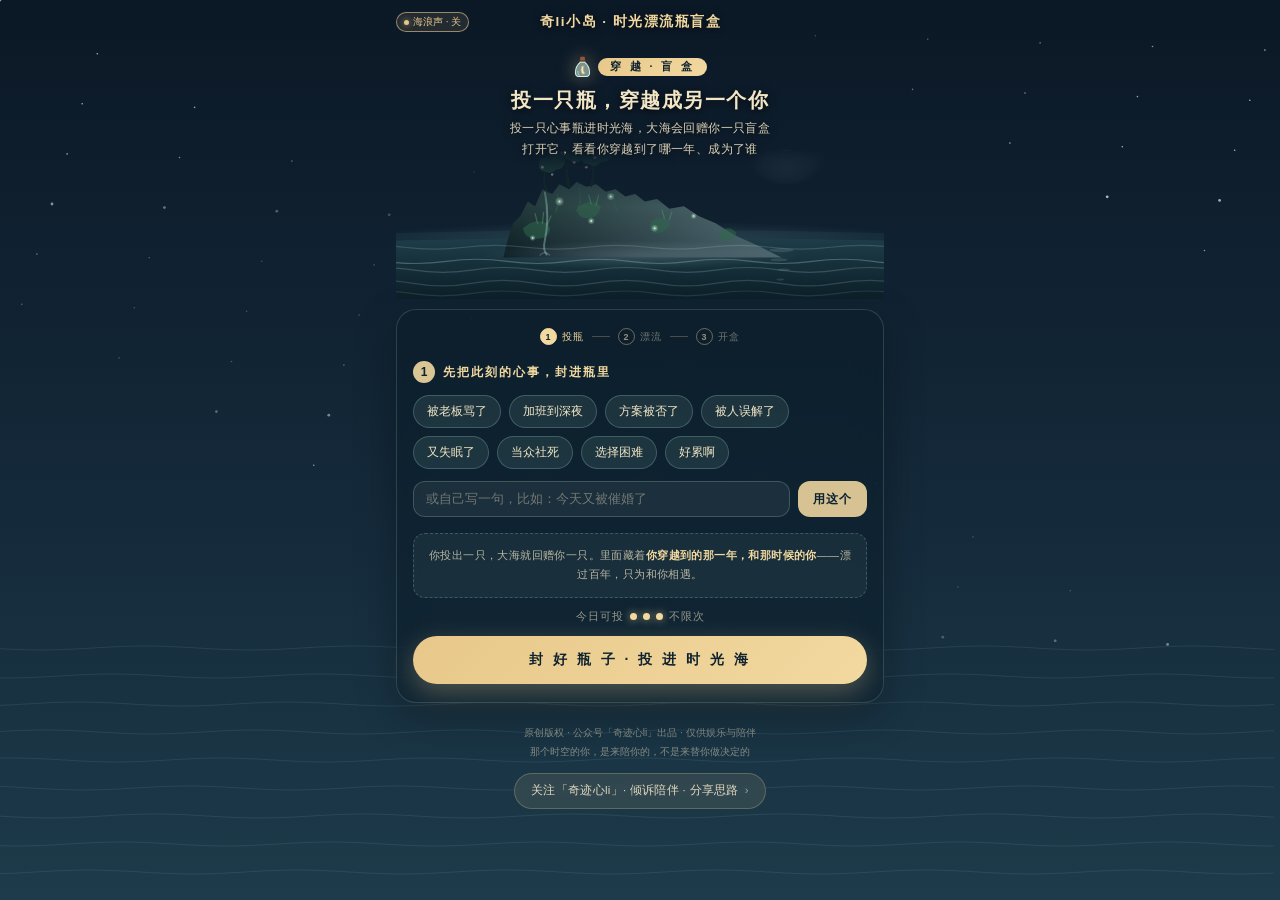
==== commit ba2c5b49: "H5 v5.9：穿越概率定稿为 古代60%/近代30%/未来10%——在四层稀有度池内按时代档位加权抽取(权重1:1.0189:0.5616)，不动稀世标签，100万次模拟验证60.02/29.98/" ====
--- a/index.html
+++ b/index.html
@@ -622,17 +622,25 @@
     // v4.6 四层光谱：royal 1.6% / 稀世(elite,sci,future) 2.8% / 殷实人家(prosper) 12% / 普通 83.6%
     var roll=Math.random(),want='normal';
     if(roll<0.016)want='royal';else if(roll<0.044)want='rare';else if(roll<0.164)want='prosper';
-    var pool=[];
+    // v5.9 穿越概率：先按稀有度分层(见上 want)，再在层内按时代档位加权
+    // 权重 古代:近代:未来 = 1 : 1.018855 : 0.561645 → 整体占比锁定 60% : 30% : 10%
+    // 只调时代分布，不动四层稀有度与稀世标签
+    var EW=[1,1.018855,0.561645]; // 时代档位：0-10 古代 / 11-16 近代 / 17-21 未来
+    var pool=[],cum=0;
     for(var _ei=0;_ei<ERAS.length;_ei++){
+      var _w=EW[_ei<=10?0:(_ei<=16?1:2)];
       var _rs=ERAS[_ei].roles;
       for(var _ri=0;_ri<_rs.length;_ri++){
         var _t=_rs[_ri].tier||'';
         var _ok=(want==='normal')?(_t===''):(want==='royal')?(_t==='royal'):(want==='prosper')?(_t==='prosper'):(_t!==''&&_t!=='royal'&&_t!=='prosper');
-        if(_ok)pool.push([_ei,_ri]);
+        if(_ok){cum+=_w;pool.push([_ei,_ri,cum]);}
       }
     }
-    do{var _p=pool[Math.floor(Math.random()*pool.length)];ei=_p[0];ri=_p[1];key=ei+'_'+ri;tries++;}
-      while(key===lastKey&&tries<12);
+    do{
+      var _r=Math.random()*cum,_lo=0,_hi=pool.length-1,_pick;
+      while(_lo<_hi){var _mid=(_lo+_hi)>>1;if(pool[_mid][2]<_r)_lo=_mid+1;else _hi=_mid;}
+      _pick=pool[_lo];ei=_pick[0];ri=_pick[1];key=ei+'_'+ri;tries++;
+    }while(key===lastKey&&tries<12);
     lastKey=key;
     pending={era:ERAS[ei],role:ERAS[ei].roles[ri]};
 
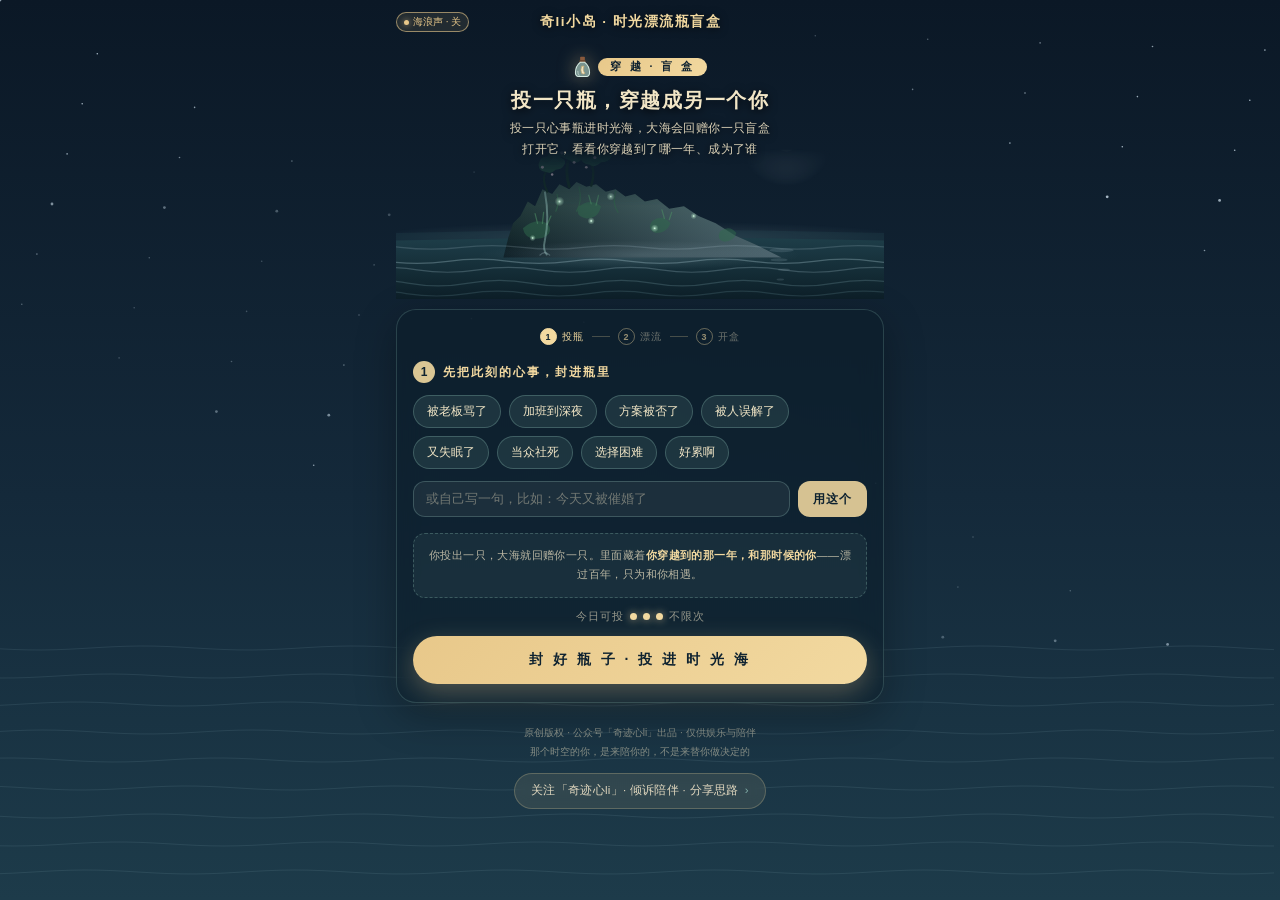
==== commit 5fdf16dc: "H5 v5.9：两页填入「心li笔记」小程序码至 #miniQr（替换占位符，低调呈现，无遮挡），两页同步" ====
--- a/index.html
+++ b/index.html
@@ -498,7 +498,7 @@
 
     <div class="guide" id="guide" style="display:none">
       <div class="miniapp" id="miniApp">
-        <div class="ma-qr" id="miniQr"><span>小程序码<br>待放入</span></div>
+        <div class="ma-qr" id="miniQr"><img src="[data-uri]" alt="心li笔记小程序码"></div>
         <div class="ma-tx">
           <b>回到「奇li小岛」小程序</b>
           <small>你在这儿扔出的瓶，和小岛海边捡到的也许来自同一片海</small>
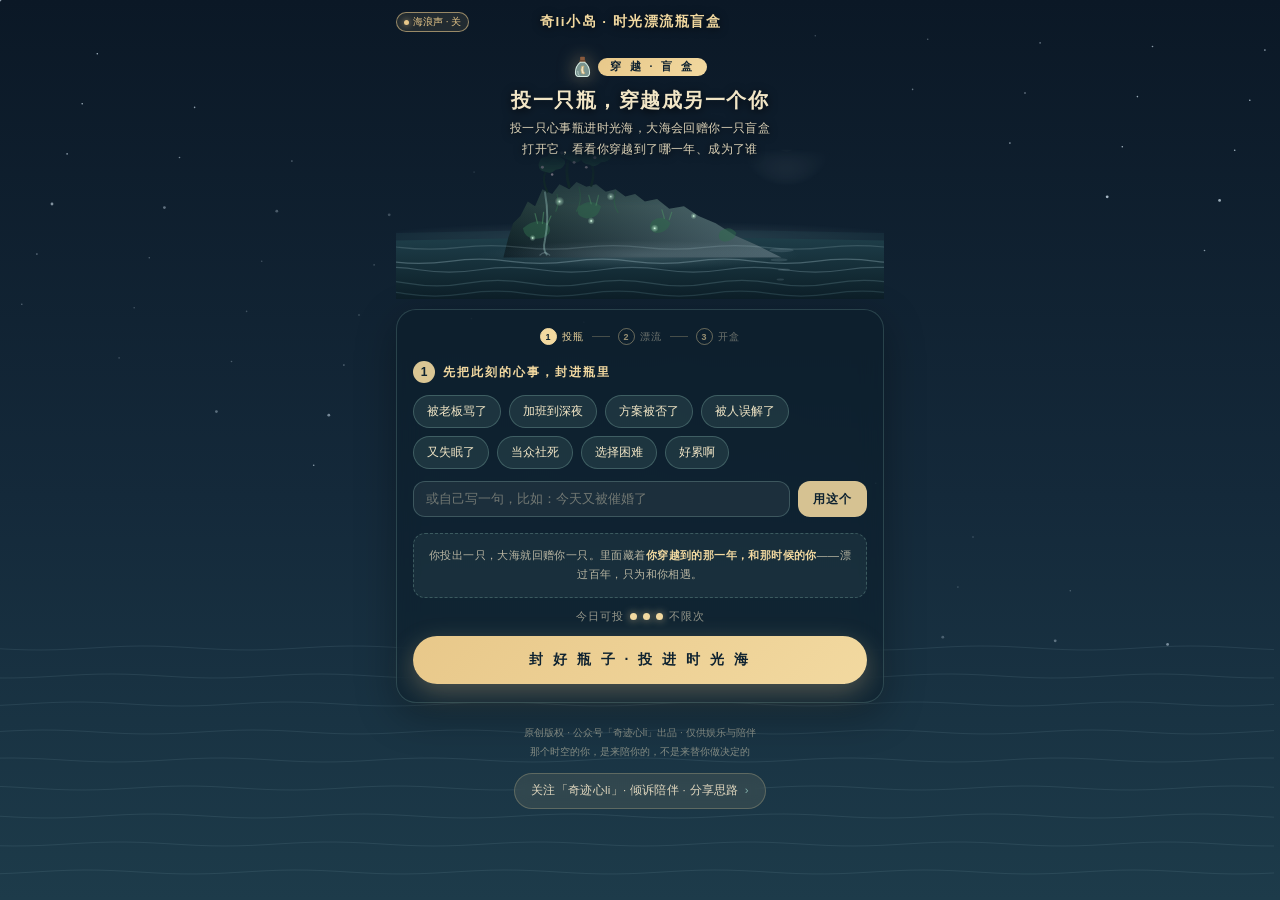
==== commit 46297f04: "H5 v5.9：年代滚动音效由中频和弦替换为齿轮上弦+时间指针快进的机械咔哒声（30步与画面同步、先快后慢、低调低音量），两页同步；其余内容未动" ====
--- a/index.html
+++ b/index.html
@@ -1002,12 +1002,20 @@
     tone(587,t,0.12,'sine',0.12,{a:0.006,lp:3200,r:0.1,rev:0.35});}
   function fxPick(){var t=ensure().currentTime;tone(70,t,0.7,'sine',0.72,{a:0.04,slide:170,r:0.55,rev:0.6});noise(t,0.6,0.36,300,'bandpass',{slide:2000,q:0.7,rev:0.6});tone(320,t+0.06,0.5,'triangle',0.32,{a:0.02,slide:920,lp:2600,r:0.4,rev:0.5});}
   function fxOpen(){var t=ensure().currentTime;tone(130.81,t,1.6,'sine',0.4,{a:0.08,r:1.4,rev:0.7});tone(196,t,1.6,'sine',0.22,{a:0.08,r:1.4,rev:0.7});[392,523.25,659.25,784,1046.5].forEach(function(f,i){tone(f,t+0.15+i*0.12,1.0,'sawtooth',0.16,{a:0.02,lp:2200,r:0.8,rev:0.8});});tone(2093,t+0.85,1.2,'sine',0.18,{a:0.03,r:1.1,rev:1});}
-  /* 年代滚轮：稳重高级的中频和弦(A3→B3缓行 + E4纯五度 + A4三角质感 + C#5微光)，手机扬声器可清晰再现；整体音量较上版翻倍，无低频滑音不再有"噗"感 */
+  /* 年代滚轮：齿轮上弦棘轮 + 时间指针快进的金属咔哒——发条张力上滑音垫底，30 次清脆咔哒与画面 30 步严格同步(先快后慢逐渐停住)，交替叠一点齿轮咬合的中频芯，收尾棘轮到位沉稳落定；短促低音量、低调不张扬，手机扬声器可清晰再现 */
   function fxRoll(){var c=ensure();if(!c)return;var t=c.currentTime;
-    tone(220,t,2.8,'sine',1.1,{a:0.5,d:0.4,s:1.3,r:0.6,slide:246.9,rev:0.22});
-    tone(329.6,t,2.7,'sine',0.6,{a:0.55,d:0.4,s:1.2,r:0.55,rev:0.26});
-    tone(440,t,2.5,'triangle',0.32,{a:0.6,d:0.4,s:1.0,r:0.5,rev:0.3});
-    tone(554.4,t,2.4,'sine',0.15,{a:0.65,d:0.4,s:0.9,r:0.45,rev:0.35});}
+    /* 上弦：发条张力缓缓收紧的上滑音（低通柔化，不刺耳） */
+    tone(150,t,0.55,'sawtooth',0.09,{a:0.02,lp:1300,slide:480,r:0.3,rev:0.14});
+    /* 指针快进：30 次金属咔哒，步长与 startDrift 的 42+max(0,n-12)*5 ms 完全同步 */
+    var x=0.06;
+    for(var i=0;i<30;i++){
+      x+=0.042+Math.max(0,i-12)*0.005;
+      noise(t+x,0.020,0.15,2500+(i%3)*350,'bandpass',{q:7,a:0.002,rev:0.1});
+      if(i%2===0)tone(760+(i%4)*95,t+x,0.04,'square',0.04,{a:0.002,lp:2800,r:0.035,rev:0.08});
+    }
+    /* 收尾：棘轮咔哒到位 + 发条落定 */
+    noise(t+x+0.05,0.09,0.18,850,'bandpass',{q:3,a:0.004,rev:0.2});
+    tone(180,t+x+0.05,0.16,'triangle',0.1,{a:0.004,slide:140,lp:1100,r:0.12,rev:0.18});}
   /* 海浪环境音：24s 无缝循环真音频（CC0 · Joseph SARDIN / BigSoundBank）
      播放链（v5.3 改为原生 audio，解锁零等待）：ocean.mp3(已离线低通2600Hz) → <audio loop preload=auto> → 音量淡入/呼吸 → 首次手势即播 */
   var seaAudio=null,seaFade=null,seaBreath=null;
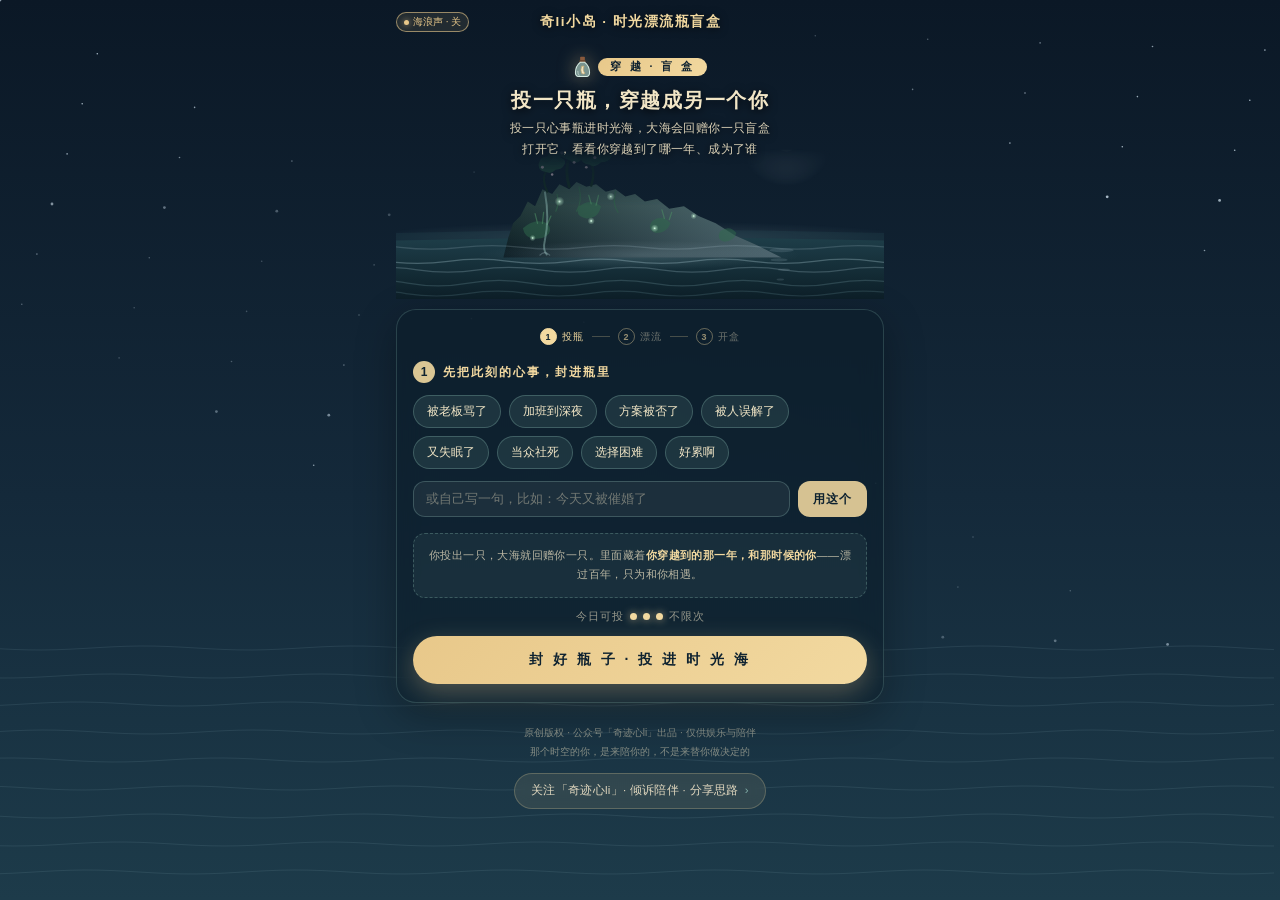
==== commit 79a7b49f: "H5 v6.0：2035近未来站角色微调——删去与"普通人还能干什么"主题冲突的4个训练师/审核员岗位（智能模型训练师/算法训练师/智能客服训练师/数字身份审核员），补入4个接地气角色（街边修鞋匠/巷" ====
--- a/index.html
+++ b/index.html
@@ -572,7 +572,7 @@
   }
   requestAnimationFrame(frame);
 
-  var ERAS=[{"year":"公元前 1600 年","spin":"公元前1600","era":"商 · 青铜时代","c1":"#3a2a1e","c2":"#14100c","art":"<defs><linearGradient id=\"e0\" x1=\"0\" y1=\"0\" x2=\"0\" y2=\"1\"><stop offset=\"0\" stop-color=\"#3a2a1e\"/><stop offset=\"1\" stop-color=\"#14100c\"/></linearGradient><radialGradient id=\"e0g\" cx=\"72%\" cy=\"28%\" r=\"55%\"><stop offset=\"0\" stop-color=\"#f2d9a0\" stop-opacity=\".3\"/><stop offset=\"1\" stop-color=\"#f2d9a0\" stop-opacity=\"0\"/></radialGradient></defs><rect width=\"300\" height=\"120\" fill=\"url(#e0)\"/><rect width=\"300\" height=\"120\" fill=\"url(#e0g)\"/><path d=\"M20 90 L20 54 L280 54\" fill=\"none\" stroke=\"#7a5c3a\" stroke-width=\"2\"/><path d=\"M14 54 L150 30 L286 54\" fill=\"none\" stroke=\"#8c5a2f\" stroke-width=\"3\"/><g stroke=\"#c9a86a\" fill=\"none\" stroke-width=\"1.4\"><path d=\"M96 100 v-22 M110 100 v-22 M124 100 v-22 M138 100 v-22 M152 100 v-22\"/><path d=\"M94 84 h60 M94 92 h60\"/></g><g transform=\"translate(210,90) scale(1)\" fill=\"#0a0807\"><circle cx=\"0\" cy=\"-14\" r=\"6\"/><path d=\"M-6 -9 Q0 -5 6 -9 L10 8 Q0 12 -10 8 Z\"/><path d=\"M-11 8 Q-17 11 -15 15 L15 15 Q17 11 11 8 Z\"/></g>","symbol":"<path d=\"M12 4 h8 v8 h-8z M10 12 h12 v3 h-12z M12 15 l-2 5 M20 15 l2 5\" stroke=\"#f2d9a0\" fill=\"none\" stroke-width=\"1.4\"/>","roles":[{"name":"青铜铸造匠","icon":"铸","q":"火候到了，铜水自己会说话","scene":"蹲在陶范旁，一勺铜水顺着浇口注进去，白烟腾起。等范子凉透，拿石锤轻轻敲开，露出一只纹路清晰的爵。"},{"name":"甲骨刻辞官","icon":"文","q":"把日子刻下来，就不怕忘","scene":"龟甲摊在膝头，握着青铜刻刀，一笔一笔把今日的雨量和收成刻进骨面。刻完吹去碎屑，把甲片收进麻袋。"},{"name":"玉器琢磨匠","icon":"玉","q":"好玉是磨出来的","scene":"坐在砂轮前，捧着一块带皮的玉料来回推磨，手上沾满解玉砂。磨了半日，玉的温润才从石皮里一点点透出来。"},{"name":"陶器烧制匠","icon":"陶","q":"泥巴进了窑，出来就是器物","scene":"把排好的陶坯推进窑膛，添上干柴，火苗舔着窑壁。守到天亮开窑，一件件陶罐青中带亮，挨个敲听声响。"},{"name":"种粟农人","icon":"粟","q":"地不骗人，种什么收什么","scene":"天刚亮就下到田里，弯着腰把粟苗间的杂草一根根拔掉。日头升高，直起身抹把汗，看看齐腰的青苗。"},{"name":"养蚕妇人","icon":"蚕","q":"一片叶子，一条命，一缕丝","scene":"她轻手轻脚掀开竹匾，撒上一层嫩桑叶，蚕儿立刻沙沙地啃起来。她挑走几条僵蚕，又给匾底垫干草。"},{"name":"织帛女工","icon":"织","q":"一寸一寸，织出日子","scene":"她坐在织机前，脚踏综片，手来回投梭，素帛一寸寸抽长出来。经线断了，她捻住线头打个结，接着织。"},{"name":"酿酒师","icon":"酒","q":"等着，好酒急不得","scene":"掀开陶瓮的草盖，探手探了探温度，闻了闻发酸的香气。搅动酒醪后重新封好，又在瓮口压上一块湿布。"},{"name":"煮盐工","icon":"盐","q":"海水熬干了，留下日子的味","scene":"在海边支起陶锅，把海水一瓢瓢舀进去煮。水气蒸腾，锅底结出白花花的盐粒，用竹铲慢慢刮进筐里。"},{"name":"放牛牧人","icon":"牧","q":"牛认路，也认人","scene":"赶着一群牛到河滩，找了块背风的草坡让它们吃。一头小牛走远，甩了下鞭梢把它拦回来，又数了数数。"},{"name":"山野猎户","icon":"猎","q":"靠山吃山，得懂山的脾气","scene":"背着弓箭走进山坳，顺着兽径找蹄印。发现一处新翻的土，搭箭蹲在下风口，屏息等着。"},{"name":"河上渔人","icon":"渔","q":"水里有的是饭碗","scene":"把网撒进河湾，拽着绳慢慢收。网里有几条活蹦的鱼，挑出大的放进鱼篓，小的随手放回水里。"},{"name":"造车匠","icon":"轮","q":"轮子圆，路才走得远","scene":"在木轮外层夯上一圈湿泥再慢慢烘干，用刀修出规整的圆。装上车轴，转了转轮，听它转得稳不稳。"},{"name":"造船木工","icon":"舟","q":"木板拼起来，就是过河的路","scene":"把刨平的木板并排铺开，用绳索和榫卯一块块拼合船身。缝隙处塞进麻絮，再抹上一层桐油。"},{"name":"皮革鞣匠","icon":"革","q":"一张生皮，揉软了才好用","scene":"把兽皮泡在石灰水里，用石刀刮去残肉，再放进鞣液里反复揉搓。晾干的皮子柔韧，拿它缝成鞋。"},{"name":"夯土筑墙工","icon":"筑","q":"一杵一杵，墙就立起来","scene":"把黄土填进木夹板，几个人抡起石杵一齐夯。夯了一层又一层，墙体渐渐高出人头， 再用水平木检查直不直。"},{"name":"守门吏","icon":"守","q":"守好这道门，里头才安稳","scene":"拄着木戈站在城门下，盘查进出的车马。日头毒，挪到阴影里，眼睛却没离开路上的人。"},{"name":"传信驿使","icon":"驿","q":"信在手上，脚就不能停","scene":"把竹简塞进背囊，换上一双结实的草鞋，沿着驿道快步走。过一道坎，抹把汗，又加快了步子。"},{"name":"驾车马夫","icon":"驭","q":"缰绳在手里，马就听你的","scene":"握着辔头，试着拉了拉缰绳，战马打了个响鼻。待车稳当，一扬鞭，车轮碾过土路向前。"},{"name":"市集贾人","icon":"贾","q":"贱买贵卖，靠的是眼力","scene":"在集市摆开货席，把贝币按大小串好。有人来问价，堆起笑脸比划，最后做成一桩，小心收起贝串。"},{"name":"金器匠","icon":"金","q":"黄金软，手艺要硬","scene":"把金块放在砧上，用小锤一点点捶成薄片，再剪成纹样。金箔薄得能透光，屏着气把它贴上器身。"},{"name":"陨铁锻工","icon":"铁","q":"天上落下的铁，得慢慢打","scene":"把陨铁块烧红，抡锤反复锻打，火星四溅。淬过水后再磨，刃口泛出冷光，用指腹试试锋利。"},{"name":"骨器匠","icon":"骨","q":"骨头也能做成吃饭的家伙","scene":"把兽骨锯断、削形，在磨石上一点点磨出针和锥。磨尖一根，举到光下看看，吹去骨粉收进匣子。"},{"name":"象牙雕刻匠","icon":"雕","q":"纹路里藏着分寸","scene":"一手扶着象牙，一手用小铜刻刀顺纹路游走。碎屑落了一地，一只小鸟的轮廓渐渐从牙面上浮出来。"},{"name":"养马厩吏","icon":"厩","q":"马养好了，蹄子都亮","scene":"给马添了草料，又拿刷子顺着鬃毛一遍遍刷。一匹马尥蹶子，轻喝一声按住，检查蹄铁松没松。"},{"name":"编席匠","icon":"席","q":"一根苇篾，压出平整日子","scene":"坐在地上，把晒干的苇篾一压一挑编成席。手指翻得飞快，边角收齐后，抖了抖席面，平平整整。"},{"name":"制弓匠","icon":"弓","q":"一张好弓，弯得有道理","scene":"把桑木条蒸软，一点点弯出弧度，用筋和胶层层缠紧。上了弦试拉，弓身嗡的一声，满意地点头。"},{"name":"制镞匠","icon":"镞","q":"箭头虽小，差一分都不行","scene":"在小石范里浇出铜箭镞，冷却后一枚枚修锉锋刃。捏着一枚对准光，看三棱正不正。"},{"name":"司仪礼官","icon":"礼","q":"礼数周全，人心就安","scene":"整顿衣冠，把祭器一件件按次序摆好，反复核对位置。时辰到了，朗声唱礼，引领众人依序行礼。"},{"name":"仓吏","icon":"仓","q":"颗粒归仓，心里才踏实","scene":"打开仓门，用斗量进新收的粟，一笔笔记在木牍上。晒谷场还有一堆没入库，喊人来帮忙装袋。"},{"name":"屠户","icon":"屠","q":"手脚麻利，才对得起这行","scene":"在案板上放好牲口，磨了磨刀，动作利落地分割。把皮、肉、骨分门别类挂好，用水冲净手和案。"},{"name":"灶上厨人","icon":"厨","q":"一顿热饭，抵过半日劳累","scene":"在土灶前添柴，陶甑里蒸着粟饭，热气从缝隙冒出。用木勺搅了搅锅里的羹，尝了尝咸淡。"},{"name":"制曲工","icon":"曲","q":"曲好，酒才有魂","scene":"把蒸熟的麦粒摊在席上，拌上曲种，盖上麻布发酵。几天后翻开，霉色均匀，凑近闻了闻，是清正的曲香。"},{"name":"麻纺女工","icon":"麻","q":"粗细之间，自有分寸","scene":"她把沤好的麻皮撕成细缕，捻在纺锤上抽线。线团绕了一圈又一圈，她把够长的线挽成把，码进篮里。"},{"name":"守夜巡人","icon":"巡","q":"夜里有人醒着，白天才安稳","scene":"提着木梆沿街走了两趟，敲两下报时。拐角处有堆干柴，停下看了看，确认没有火星才继续走。"},{"name":"鼓乐师","icon":"乐","q":"鼓一响，人的心就齐了","scene":"把鼓面绷紧，试敲了两下调音。礼乐起时，跟着节奏稳稳落槌，鼓点穿过庭院传得很远。"},{"name":"采药人","icon":"药","q":"山里的草木，都是药","scene":"背着药篓攀上石坡，认出一株熟悉的草，用小铲连根挖起。抖净泥土后，把根叶分开夹进麻纸里。"},{"name":"搓绳匠","icon":"绳","q":"股股拧在一起，才拉得住","scene":"把几缕麻纤维捻成股，反向绞合成绳。绕在手上拽了拽试力，结实的绳子被这人一圈圈盘好。"},{"name":"陶范修匠","icon":"范","q":"范子准，铸出来的才周正","scene":"拿着小刀在陶范内壁细细修整纹路，吹去浮土。对着光看了看范腔，把两块范合起来比对齐整。"},{"name":"赶车脚夫","icon":"脚","q":"路是走出来的，也是扛出来的","scene":"把货包用扁担挑起，压得肩头一沉。歇脚时靠在树边灌了口囊里的水，又直起身赶上前面的车队。"},{"name":"采铜矿工","icon":"矿","q":"一锤一凿，敲出青铜的根","scene":"举着石锤在矿洞里凿壁，火星溅在脸上。敲下一块孔雀石，装进竹篓，佝着背拖到洞口，交给等在上面的同伴。"},{"name":"葛布织女","icon":"葛","q":"一根葛丝，织出过冬的衣裳","scene":"她坐在织机前，把沤好的葛纤维捻成线。经线绷紧，她来回投梭，织出细密的布，晾在竹竿上，风一吹轻轻摆动。"},{"name":"贝币穿串工","icon":"贝","q":"串起贝壳，串起一整个集市","scene":"坐在家门口，用石钻给贝壳穿孔。穿好的贝币十枚一串，用麻绳系牢，摞在竹盘里，等着拿去集市换粮食。"},{"name":"漆器髹涂匠","icon":"漆","q":"一层一层，涂出温润的光泽","scene":"在木胎上刷生漆，一层晾干再刷下一层。刷到最后一遍，把器物倒扣在架子上阴干，漆面亮得能照出人影。"},{"name":"石斧磨制工","icon":"石","q":"磨得越利，日子越好过","scene":"蹲在溪边，拿着石坯在磨石上反复推磨。加水，再磨，直到刃口锋利。把磨好的石斧绑上木柄，试着砍了一下树枝。"},{"name":"方国君主","icon":"君","q":"一方水土，皆听号令","scene":"坐在青铜铸成的座上，听各部来使依次陈情。议事时不急着表态，等众人说完，才缓缓开口定下这年的盟约。","tier":"royal"},{"name":"部落首领","icon":"首","q":"带着族人，择水草而居","scene":"站在高处查看这片河谷的水源，回头招呼族人搭起帐篷。分配猎物时，总把最厚的一块留给年长者。","tier":"royal"},{"name":"牧牛人家","icon":"牧","q":"牛群里，有我家的角","scene":"在河滩上放牛，隔一会就数一遍。母牛下了犊，在小牛耳朵上打了记号，那是自家添的口。","tier":"prosper"},{"name":"小铜匠","icon":"铜","q":"火里的铜，会变成日子","scene":"在自家院角支起小炉，把废铜熔了重铸。铸出的铜镜虽小，磨亮了能照见整张脸，拿到集市上换回半袋粟。","tier":"prosper"},{"name":"陶坊主","icon":"陶","q":"一窑烧出来，全家吃半年","scene":"守着自家的陶窑，添柴、看火、等开窑。出窑时坛坛罐罐摆一地，挑出没裂的那几个，明天拿去换粮。","tier":"prosper"},{"name":"井田农户","icon":"田","q":"田埂是我家划的界","scene":"在自家的那块田里插秧，田埂上插着自家的木桩做界。收成除去公粮，剩下的堆在自家仓里，够吃到开春。","tier":"prosper"},{"name":"贞人","icon":"卜","q":"一灼之间，问卜吉凶","scene":"手持灼龟的枝条，在裂纹里读出征兆，把占辞刻在甲骨上，一笔一画都照着规矩来。"},{"name":"作册","icon":"册","q":"刻在骨上的，都是大事","scene":"把占卜的辞句刻在牛骨上，记下年月和事由。刻错一笔，就用刀刮平重来，从不将就。"},{"name":"女史","icon":"史","q":"这一年的事，我记着","scene":"她在骨板上记录收成和祭祀，字刻得小而密。旁人都说，她记得比谁都清楚。"},{"name":"金文铸铭匠","icon":"铭","q":"把名字，铸进青铜","scene":"在陶范内壁刻下铭文，浇铸后字便留在鼎上。一刀一刀地刻，生怕错了一笔。"},{"name":"氏族长","icon":"族","q":"一族人的事，都要过问","scene":"管着几十户人家，分地、断事、祭祖都要这人拿主意。族里有了纠纷，都来找这人评理。"},{"name":"族长","icon":"族","q":"撑起一族","scene":"掌管祭祀和分配，遇事拿得起主意。青壮都出去征战了，留在家里的老小都听这人的。"},{"name":"宗子","icon":"宗","q":"大宗的担子，落在长子肩上","scene":"是嫡长子，继承了宗庙和祭田。每逢祭祀，站在最前头，带着全族人叩拜。"},{"name":"亚","icon":"亚","q":"带兵的武官","scene":"统领一队人马，战时冲在最前。青铜头盔压得低，只看得见这人握戈的手。"},{"name":"铸铜女工","icon":"铜","q":"铜水烫手，日子却不苦","scene":"她在作坊里盯着铜液，一勺勺浇进陶范。汗顺着鬓角流，她顾不上擦，怕浇歪了。"},{"name":"玉琮琢磨女工","icon":"玉","q":"一寸玉，十分工","scene":"她用解玉砂一点点磨着玉琮，玉屑混着水。一块璞玉要磨上好几个月，她急不来。"},{"name":"骨器雕刻女工","icon":"骨","q":"把骨头，雕成花","scene":"她拿石刀在骨片上刻纹，刻出细密的花样。做成的骨笄骨梳，妇女们争着要。"},{"name":"皮革缝制女工","icon":"革","q":"一张皮，缝成衣","scene":"她把兽皮鞣软，用骨针穿上筋线缝合。针脚细密，做出的皮衣又暖又耐穿。"},{"name":"养蚕女官","icon":"桑","q":"蚕事，也要有人管","scene":"她管着王室的蚕桑，教妇女们养蚕缫丝。哪家的蚕生了病，她去看看就能治好。"},{"name":"酿酒女","icon":"酒","q":"曲蘖发了，酒就香了","scene":"她看着陶缸里的酒醪泛起细泡，知道时候到了。滤出来的酒清亮，王室宴饮都爱用。"},{"name":"石斧磨制女工","icon":"石","q":"磨一把斧，费半月工","scene":"她在水磨石上反复打磨石斧，一遍遍加水。斧刃越来越亮，她才停下手。"},{"name":"编席女工","icon":"席","q":"一编一挑，席子就成了","scene":"她把芦苇剖成细篾，手指翻飞编成席。编好的席子铺在地上，又平又结实。"},{"name":"农","icon":"稷","q":"春天种下，秋天满仓","scene":"跟着众人下地播种，把粟粒撒进垄里。除草、收割，一样不落，收成比谁都细。"},{"name":"采葛女","icon":"葛","q":"山里的葛，能织成布","scene":"她上山采葛藤，剥皮晒干，拿回来煮练出纤维。葛布清凉，夏天穿正合适。"},{"name":"采集野果女","icon":"果","q":"山野里的，都是馈赠","scene":"她挎着竹篮上山，采回野果和野菜。什么能吃、什么不能，她一眼就认得。"},{"name":"渔猎女","icon":"渔","q":"河里的鱼，逃不过她的网","scene":"她在河边下网，收网时活蹦乱跳的鱼不少。剖开晾干，够吃上好几天。"},{"name":"牧牛女","icon":"牧","q":"牛群，跟着她走","scene":"她赶着牛群到河边吃草，隔一会就数一遍。哪头牛走远了，她甩着鞭子去赶回来。"},{"name":"巫","icon":"巫","q":"歌舞娱神","scene":"在祭祀时起舞，摇着铃，口中念着祝词。求雨、祛病，族人都信这人。"},{"name":"乐舞女","icon":"舞","q":"鼓声一起，她就起舞","scene":"她随着鼓点旋转，长袖翻飞。祭祀和宴饮都少不了她，舞姿轻盈得像风。"},{"name":"宗庙守者","icon":"庙","q":"守着祖先的牌位","scene":"每日清扫宗庙，在牌位前点上香火。逢年过节，把祭品一一摆好。"},{"name":"舂米女","icon":"舂","q":"一杵一杵，舂出白米","scene":"她举着石杵舂米，一下一下砸在谷物上。米粒渐渐脱壳，她的手臂又酸又麻。"},{"name":"巫医","icon":"巫","q":"药石与祝祷，皆是疗治","scene":"一手把脉，一手摇着兽骨铃，口中念念有词。给病人灌下苦药汤，又在病榻前跳了一圈驱邪的舞。"},{"name":"猎手","icon":"猎","q":"弓箭，拉得满","scene":"背着弓箭进山，放轻脚步接近猎物。一箭射去，稳准狠，出手干净利落。"},{"name":"筑墙工","icon":"夯","q":"一夯一夯，墙就高了","scene":"和其这人人一起抬石夯土，喊着号子一齐落下。城墙一天天垒高，的手磨出了茧。"},{"name":"造车工","icon":"车","q":"轮子圆，车才稳","scene":"削木做轮，把辐条一根根装进轮毂。量了又量，轮子转起来又圆又稳。"},{"name":"船工","icon":"舟","q":"一条船，也撑得动","scene":"撑着竹篙送船过河，水流再急，也能稳稳把住方向。两岸的人都知道这人的本事。"},{"name":"盐工","icon":"盐","q":"煮海为盐，日夜不停","scene":"在盐田边守着煮盐的锅，添柴、撇沫。海水煮干，白花花的盐就出了锅。"},{"name":"深井采矿工","icon":"采","q":"向地心要那点光","scene":"顺着竖井攀下矿洞，举着油灯凿岩。敲下一块含铜的矿石装进筐里，用绳子一点点拽上地面。"},{"name":"炙肉厨人","icon":"炙","q":"火候之间，自有滋味","scene":"在陶灶前翻烤兽肉，油脂滴进火里腾起青烟。撒上一把粗盐，用石刀切成薄片，摆上祭案。"},{"name":"织染工","icon":"染","q":"一缸染料，染出五彩","scene":"把布匹浸进染缸，一遍遍浸染晾晒。颜色越染越正，看着满院彩布，心里欢喜。"},{"name":"铜匠","icon":"铜","q":"小炉子，也能铸出物件","scene":"在自家院角支起小炉，把废铜熔了重铸。铸出的铜镜虽小，磨亮了能照见整张脸。"},{"name":"药师","icon":"药","q":"一味药，治一方人","scene":"采来草药晒干切碎，按方子配好。谁家孩子发热，抓两味药送去，分文不多取。"},{"name":"卜筮师","icon":"卜","q":"灼龟问卜，读得准","scene":"在宗庙旁替人占卜，灼烧龟甲看裂纹。问事的排着队，的判断从没出过大错。"},{"name":"青铜礼器匠","icon":"铜","q":"铸鼎像铸日子","scene":"在作坊里浇铸青铜礼器，修范、浇铜、打磨。一件鼎要忙活许久，成品庄重厚重。"},{"name":"玉佩匠","icon":"玉","q":"佩玉有声，琢得巧","scene":"琢磨玉佩，钻孔、穿系、打磨。玉佩走动时叮当作响，贵族们都爱戴。"},{"name":"甲骨修治工","icon":"骨","q":"一片甲骨，修得平","scene":"把龟甲兽骨削平、打磨、钻孔，供贞人占卜。骨面平整，刻辞才清晰。"},{"name":"黍稷农","icon":"稷","q":"黍稷丰收，全家欢喜","scene":"在田里种黍稷，播种、除草、收割。粮食满仓，一年的口粮就有了着落。"},{"name":"制酒匠","icon":"酒","q":"鬯酒香，酿得出","scene":"酿造祭祀用的鬯酒，选粮、制曲、发酵。酒香浓郁，祭祀时必不可少。"},{"name":"贞卜长官","icon":"卜","q":"卜筮之事，掌管","scene":"掌管宫中的占卜之事，率众贞人灼龟问卜。国家大事，都要先问过神明。"},{"name":"青铜铸造师","icon":"铜","q":"青铜礼器，监造","scene":"主持铸造青铜礼器，设计纹样、把控火候。一件件重器，在这人手里诞生。"},{"name":"桑田管理者","icon":"桑","q":"蚕桑之事，统领","scene":"统领王室的蚕桑事务，教百姓养蚕缫丝。丝帛产出，功不可没。"},{"name":"卜官","icon":"卜","q":"卜辞的事，说了算","scene":"在宫中掌管卜辞，灼龟、释兆、刻辞。国家祭祀，都由这人主持问卜。"},{"name":"玉雕匠","icon":"玉","q":"玉石在这人手里生辉","scene":"雕琢玉石，选材、切割、琢磨。一件件玉器，光润精美。"},{"name":"制陶匠","icon":"陶","q":"一窑陶器，养一家","scene":"在河滩边管理陶窑，添柴看火等开窑。出窑的陶器摆一地，换回粟米。"},{"name":"侍女","icon":"侍","q":"夜里伺候主人起居，天没亮就起身","scene":"她把青铜镜摆正，替女主人抿好发，退到门边垂手站着，等一声吩咐。"},{"name":"女祭司","icon":"女","q":"通神的人，主持小的祭祀","scene":"她捧着黍稷站上土台，念着祝词，把酒缓缓洒在青铜爵里，青烟直往上走。"},{"name":"媵妾","icon":"媵","q":"随女子出嫁的陪嫁人","scene":"她跟着车队走了三天，抱着陪嫁的漆盒，进了新夫家先拜见正室，站到了偏席。"},{"name":"女奴","icon":"女","q":"在贵族家做杂役的人","scene":"她背着一捆柴从河边回来，膝盖没沾地就被叫去舂米，石杵一起一落，日头压在屋顶。"},{"name":"庖厨女","icon":"庖","q":"在厨房里 火候的人","scene":"她蹲在灶口添柴，陶鼎里的肉咕嘟作响，拿竹筷戳一下软硬，撒把盐进去。"},{"name":"织工","icon":"女","q":"在织机上织布的妇女","scene":"双脚踩着提综杆，梭子来回穿，经线密密排开，一匹麻布慢慢从轴上卷出来。"},{"name":"采薇女","icon":"采","q":"上山采野菜的妇女","scene":"她挎着竹篮沿坡走，专挑嫩的薇菜掐，指头染了点绿，篮底不一会就铺了一层。"},{"name":"卜人","icon":"女","q":"替人问卜的妇女","scene":"把龟甲放在火上烤，看清裂纹走向，低声说了一句吉凶，来人顿时松了肩。"},{"name":"守火人","icon":"火","q":"火种不灭，族群不散","scene":"在部落中央守着长明的火塘，添柴、遮风、拢灰。夜里最怕风雨，用陶罐扣住炭火，守到天亮才敢合眼。"},{"name":"卜筮助手","icon":"卜","q":"协助贞人整理卜辞的人","scene":"把烤过的龟甲按裂纹分类摆好，一笔一笔刻上卜辞，字虽小却清清楚楚。"},{"name":"制陶女工","icon":"制","q":"在陶坊里捏坯烧陶的妇女","scene":"她把泥坯放上轮盘，一手蘸水一手塑形，转了几圈，一只陶罐便有了模样。"},{"name":"乐舞","icon":"乐","q":"鼓点一起，长袖翻飞","scene":"随鼓点旋转，长发甩开，脚下扬起细细的尘，围观的族人都看呆了。"},{"name":"女巫","icon":"女","q":"在族中主持祭祀问卜的妇人","scene":"她摇着响器，闭目念词，替族人问卜吉凶，神色肃穆。"},{"name":"玉工","icon":"玉","q":"琢磨玉石器物的匠人","scene":"把玉料放在砺石上反复研磨，一点点磨出温润的光泽，一枚玉璧渐渐成形。"}]},{"year":"公元前 500 年","spin":"公元前500","era":"春秋 · 百家争鸣","c1":"#3a3620","c2":"#14120c","art":"<defs><linearGradient id=\"e1\" x1=\"0\" y1=\"0\" x2=\"0\" y2=\"1\"><stop offset=\"0\" stop-color=\"#3a3620\"/><stop offset=\"1\" stop-color=\"#14120c\"/></linearGradient><radialGradient id=\"e1g\" cx=\"72%\" cy=\"28%\" r=\"55%\"><stop offset=\"0\" stop-color=\"#f2d9a0\" stop-opacity=\".3\"/><stop offset=\"1\" stop-color=\"#f2d9a0\" stop-opacity=\"0\"/></radialGradient></defs><rect width=\"300\" height=\"120\" fill=\"url(#e1)\"/><rect width=\"300\" height=\"120\" fill=\"url(#e1g)\"/><path d=\"M40 88 Q44 46 78 46 Q112 46 116 88\" fill=\"none\" stroke=\"#6b8e6b\" stroke-width=\"3\"/><g fill=\"#6b8e6b\"><circle cx=\"58\" cy=\"54\" r=\"10\"/><circle cx=\"84\" cy=\"48\" r=\"12\"/><circle cx=\"98\" cy=\"60\" r=\"8\"/></g><g stroke=\"#c9a86a\" stroke-width=\"1\"><path d=\"M196 88 v-16 M208 88 v-16 M220 88 v-16 M232 88 v-16\"/></g><g transform=\"translate(150,94) scale(1)\" fill=\"#120e09\"><circle cx=\"0\" cy=\"-14\" r=\"6\"/><path d=\"M-6 -9 Q0 -5 6 -9 L10 8 Q0 12 -10 8 Z\"/><path d=\"M-11 8 Q-17 11 -15 15 L15 15 Q17 11 11 8 Z\"/></g>","symbol":"<path d=\"M6 8 h20 M8 12 h16 M10 16 h12 M12 20 h8\" stroke=\"#f2d9a0\" fill=\"none\" stroke-width=\"1.4\"/>","roles":[{"name":"竹简抄书人","icon":"简","q":"字写端正，道理才立得住","scene":"把竹片烤干水分，铺开后用漆笔竖着抄写。写错一字，拿小刀轻轻刮去，重新落笔，直到通篇齐整。"},{"name":"讲学夫子","icon":"学","q":"有教无类，来者不拒","scene":"坐在树下讲学，弟子围了一圈。有人迟到，停下等对方坐好，才接着把方才那句再讲一遍。"},{"name":"铸币匠","icon":"币","q":"钱要匀，人心才信","scene":"在陶范里浇出刀币，一枚枚修去毛边，用锉刀找平。捏起一枚对着光看，厚薄是否一致。"},{"name":"采桑女","icon":"桑","q":"桑叶养蚕，也养一家老小","scene":"她挎着竹篮走到桑林，踮脚够下嫩叶。指尖被枝条划了一下，她不在意，低头把叶子码得整整齐齐。"},{"name":"耕田农夫","icon":"耕","q":"春种一粒，秋收万颗","scene":"扶着木犁，赶牛翻开冻了一冬的土。垄沟笔直，歇下来看看翻好的地，把犁铧上的泥土敲掉。"},{"name":"射御教习","icon":"射","q":"拉弓先拉心","scene":"在校场立起箭靶，示范怎样稳住下盘。徒弟子拉偏了，上前纠正手势，让这人再来一次。"},{"name":"御车教习","icon":"御","q":"驾车如驾车，更要驾住自己","scene":"站在车旁，教弟子如何控缰、如何转弯。自己上车演示一圈，落地后拍拍车辕，让徒弟照着来。"},{"name":"剑匠","icon":"剑","q":"剑要利，人要沉得住气","scene":"把剑坯反复折叠锻打，纹路一层层叠进钢里。淬火时白汽腾起，握紧剑柄，看刃口是否笔直。"},{"name":"鼓琴乐人","icon":"琴","q":"琴声一响，心就静了","scene":"调好琴弦，指尖轻拨试音。府中宴饮开始，端坐抚琴，一曲未了，满座都静了下来。"},{"name":"采诗官","icon":"诗","q":"民间的歌，藏着世道","scene":"走乡串村，把路边传唱的歌谣记在竹简上。听村妇唱完一段，拱手道谢，笔不停地把词记下。"},{"name":"卜居匠人","icon":"匠","q":"房子盖得正，住着才安","scene":"用墨线在木料上弹直，抬手劈出榫头。梁柱架起后，爬上去校正，看这房子立得正不正。"},{"name":"养豚农户","icon":"豚","q":"把猪养肥，日子就有盼头","scene":"给圈里的猪添了潲水，又垫上一层干土。一头小猪拱开栅栏，赶紧堵上，拍拍它的背赶回去。"},{"name":"织缣女工","icon":"缣","q":"细活儿，得慢工","scene":"她在织机上穿引细丝，纬线细得几乎看不清。她屏住气投梭，一寸缣织下来，额头已沁出细汗。"},{"name":"染坊匠","icon":"染","q":"颜色是染出来的，也是等出来的","scene":"把布匹浸进靛蓝染缸，拎起再落下，反复几遍。晾在竹竿上的布由浅入深，风一吹泛出沉静的蓝。"},{"name":"制履匠","icon":"履","q":"鞋合脚，路才走得远","scene":"比着脚样剪好鞋底，用麻线一针针纳密。针脚歪了就拆掉重来，直到底子结实平整才收针。"},{"name":"担水夫","icon":"水","q":"一担水，挑起一家人的日子","scene":"挑着两只木桶到井边，摇上来的水打了个旋。扁担压着肩，稳稳地往回走，桶里的水没洒出半滴。"},{"name":"伐木工","icon":"薪","q":"柴火足，冬天就不冷","scene":"抡起斧头对着树干砍，木屑飞溅。树放倒后，锯成一段段，捆成柴担，掂了掂分量才挑起。"},{"name":"捕兽人","icon":"猎","q":"深山里讨生活，靠的是经验","scene":"在林间查看套索，发现套住了野兔，上前取下。看看天色不早，收好猎物，顺着来路往回走。"},{"name":"摆渡人","icon":"渡","q":"送人过河，也是积德","scene":"撑着竹篙把渡船靠岸，扶老人上船。河水流得急，稳稳撑篙，船头偏了就用力一拨，直直驶向对岸。"},{"name":"集市估客","icon":"估","q":"货比三家，价才公道","scene":"把布匹在摊上摊开，等客人来挑。有人压价，笑着摇头，最后各让一步成交，小心地把钱串收好。"},{"name":"养蜂人","icon":"蜂","q":"蜂养得好，蜜就甜","scene":"掀开蜂箱，提出一块蜜脾，金黄的蜜顺着巢房流。用刀割下封盖，把蜜脾放进木桶里控蜜。"},{"name":"制墨匠","icon":"墨","q":"墨要黑，也要香","scene":"把松烟和胶揉成墨团，在石墩上反复捶打。捶到细腻，搓成墨锭，压上印纹，摆在架子上阴干。"},{"name":"收粟牙人","icon":"牙","q":"撮合买卖，靠的是信","scene":"在粮市牵线，帮农户和买家说合价格。两边都点头后，收下一点佣金，又去张罗下一桩。"},{"name":"守城更卒","icon":"更","q":"更鼓一响，全城安睡","scene":"抱着梆子沿墙巡视，按更次敲响。远处有动静，停下细听一会儿，确认无事才继续走。"},{"name":"车辕修匠","icon":"辕","q":"车坏在路上，误的是大事","scene":"蹲在车旁，用楔子把松动的车辕敲紧，缠上麻绳加固。修完拽了拽，确认牢靠才让车夫上路。"},{"name":"采石工","icon":"石","q":"石头硬，人比石头更有韧劲","scene":"在采石场用錾子顺石纹凿开一道缝，再插进楔子敲。大石块应声分离，和同伴喊着号子把它滚下山。"},{"name":"孵雏农妇","icon":"雏","q":"守着鸡窝，就守着一窝指望","scene":"把鸡蛋一个个摆进草窝，翻动垫草看温度。几天后传来细碎的啄壳声，轻轻拨开壳，探出一只湿漉漉的小鸡。"},{"name":"造弓弦匠","icon":"弦","q":"弦绷得紧，弓才使得上力","scene":"把筋丝泡软，搓成均匀的细股，再绞合成弦。上到弓上试拉，弦嗡然一响，拨了拨音，正好。"},{"name":"编筐匠","icon":"筐","q":"篾条一挑一压，编出收纳","scene":"把柳条剖成细篾，浸软后一圈圈盘底、收边。筐沿收齐，剪去多余的篾头，抖了抖筐里的碎屑。"},{"name":"卖羹小贩","icon":"羹","q":"一碗热羹，暖过路人肠胃","scene":"在路口支起小锅，羹汤咕嘟冒泡。有人来买，盛一碗递过去，嘱咐小心烫，顺手收下几枚钱。"},{"name":"驯马人","icon":"马","q":"烈马认的是耐心","scene":"拿着草料慢慢靠近一匹还没驯服的马，轻声安抚。等它肯让人摸脖子了，才套上笼头，牵着溜圈。"},{"name":"制陶坯工","icon":"坯","q":"坯子正，瓶子才圆","scene":"把泥团摔在轮盘上，脚蹬转盘，双手蘸水把泥扶正。指腹一提，一只瓶坯在旋转中渐渐成形。"},{"name":"抄录史官","icon":"史","q":"记下来，才不会被岁月抹掉","scene":"把朝会上的言行一条条记在竹简上，反复推敲措辞。写定后用刀削平竹青，按年月编连成册。"},{"name":"养鱼塘户","icon":"鱼","q":"一池活水，养一池鱼","scene":"往塘里撒了一把鱼食，成群的鱼涌上来抢食。蹲在塘边看水色，抄起木勺舀了点水闻了闻。"},{"name":"织网匠","icon":"网","q":"网眼匀，才网得住鱼","scene":"拿着梭子在木框间穿梭，一梭一结地编网。织到一半，拎起来抖开，看看网眼是否大小一致。"},{"name":"晒酱匠","icon":"酱","q":"酱晒足了日头，味才厚","scene":"把酱缸搬到院里晒，揭开盖让太阳晒透。傍晚翻搅一遍，缸面泛出油亮，盖上纱，防着落灰。"},{"name":"搬运脚夫","icon":"搬","q":"力气也是本钱","scene":"把货箱绑上背架，弯着腰一步步往坡上挪。歇脚时捶捶酸胀的腰，灌口水，又直起身继续走。"},{"name":"竹编匠","icon":"竹","q":"竹子剖开，能编出万般用处","scene":"把竹筒剖成篾条，用刀背刮得光滑。手指翻飞间，一只竹篮的经纬渐渐成形，收好边，搁在一旁。"},{"name":"看仓老仆","icon":"仓","q":"守着一仓粮，心里踏实","scene":"每天清早打开仓门通风，看看粮堆有没有受潮。发现一处返潮，赶紧把上面的粮挪开晾晒。"},{"name":"相马人","icon":"相","q":"好马看骨相，也看眼神","scene":"绕着一匹马慢慢走了一圈，捏了捏马腿，又掰开马口看牙。点头说了句好马，牵马人脸上立刻有了笑。"},{"name":"铸钟匠","icon":"钟","q":"一口钟，响的是礼乐","scene":"守着熔炉，把铜液浇进钟范。冷却后破范，拿錾子修整钟身，敲一下听音，音不准就再刮薄一点，直到声音清亮。"},{"name":"制鼓匠","icon":"鼓","q":"鼓声一响，人心就齐了","scene":"把牛皮泡软，蒙在木鼓框上，用木钉钉牢。绷紧鼓面后，抡起鼓槌试敲几下，声音闷响有力，才把鼓交给来取的车兵。"},{"name":"牛车运输户","icon":"车","q":"慢慢走，也能走到远方","scene":"赶着牛车走在土路上，车上装着陶器和布匹。遇着泥坑，跳下车用木板垫路，牛低着头一步步拽，车轮终于碾了过去。"},{"name":"卖浆人","icon":"浆","q":"一碗酸浆，解的是赶路人的渴","scene":"在城门口摆摊，木桶里盛着发酵的酸浆。有人路过，舀一碗递过去，看对方仰头喝完，抹抹嘴，又挑起担子往前走。"},{"name":"狗屠","icon":"屠","q":"手上有活，心里就不慌","scene":"在市集后面支起案板，手脚麻利地收拾停当。有人来买肉，割下一块，用荷叶包好递过去，顺手把刀在磨石上蹭了两下。"},{"name":"吹竽乐人","icon":"竽","q":"合奏里，也有我的声音","scene":"抱着竽坐在乐班末尾，鼓腮吹气，手指按着簧管。合奏响起，跟着节拍起伏，虽站在人后，一个音也没含糊。"},{"name":"弈棋教习","icon":"棋","q":"落子无悔，想清楚再下手","scene":"在树下摆开棋局，教弟子布局。黑子白子落了又起，指着一处说这里要留气，弟子点头，重新拈起一枚棋子。"},{"name":"治疾医者","icon":"医","q":"能治的治，不能治的陪着","scene":"背着药囊走在乡间，被人请到病榻前。切脉看舌，开出几味草药，交代如何煎煮，临走又回头看了看病人的气色。"},{"name":"养鹿人","icon":"鹿","q":"鹿养得壮，日子就有奔头","scene":"在圈里给鹿添草料，看着它们低头啃食。一只小鹿走过来蹭这人的手，摸摸它的头，又去检查栅栏有没有松动。"},{"name":"采漆工","icon":"漆","q":"割漆要趁早，一刀一刀都是辛苦","scene":"挎着漆桶走进山林，在漆树干上斜割一刀。乳白的漆液慢慢渗出，用竹片刮进桶里，天亮前要走遍几十棵树。"},{"name":"修堤工","icon":"堤","q":"堤筑得牢，庄稼才稳当","scene":"扛着夯土杵在河堤上劳作，一夯一夯实。泥溅到腿上，抹一把接着干，日落时堤坝又高出一截，才扛起工具回家。"},{"name":"种瓜农人","icon":"瓜","q":"瓜熟了，日子就甜了","scene":"在瓜田里给瓜苗压蔓，摘掉多余的雄花。蹲下翻看一个幼瓜，小心得很，用草叶盖住防晒，盼着它快点长大。"},{"name":"采莲女","icon":"莲","q":"一篓莲蓬，挑进城就换了米","scene":"她撑着小船钻进荷塘，伸手采下饱满的莲蓬。莲子剥出来装在竹篮里，船舱渐渐满了，她掉转船头，往集市的方向划去。"},{"name":"诸侯","icon":"侯","q":"守一国，安一方的百姓","scene":"在殿上接见各国使臣，听众人陈说利害。散朝后独自在院中踱步，就着灯火把盟约的措辞又改了一遍。","tier":"royal"},{"name":"上卿","icon":"卿","q":"位极人臣，仍俯身听民声","scene":"身着朝服立于班列之首，议事时最先发言。退朝后换上常服，拐进街巷去看新修的水渠是否通畅。","tier":"royal"},{"name":"大儒","icon":"儒","q":"一言可为天下法","scene":"在讲坛上讲授经典，堂下坐满远道而来的学子。有人起身辩难，略一思索，引经据典从容答对。","tier":"elite"},{"name":"养蚕户","icon":"蚕","q":"一筐蚕，一匹帛","scene":"在屋里养蚕，白天采桑夜里添叶。蚕上簇结茧那天，把茧一个个理好，那是全家一年换钱的指望。","tier":"prosper"},{"name":"有田的士","icon":"士","q":"书卷之外，还有几亩田","scene":"白日里读书论道，也下田看自家的庄稼。田是祖上留下的，不多，但够这人安心读书，不必仰人接济。","tier":"prosper"},{"name":"小商人","icon":"贾","q":"贩的是货，攒的是家","scene":"赶着牛车往返于几个城邑之间，贩卖布帛和盐。赚头不大，一趟下来总能给家里添点东西，日子稳稳往前。","tier":"prosper"},{"name":"漆园主","icon":"漆","q":"漆树流的是金","scene":"家屋后种着一片漆树，割漆时节这人一早爬上树。漆液一滴一滴接进碗里，卖出去，够给儿子束脩上学。","tier":"prosper"},{"name":"世卿之家","icon":"卿","q":"卿位也是世袭的","scene":"家世代做卿，祖上立过功，这位置就传了下来。从小习礼，走路都按着规矩来。","tier":"prosper"},{"name":"游学士人","icon":"游","q":"带着书，走列国","scene":"背着书箱在列国间游学，到哪里都有人请教，也乐得与人论道，一住就是半年。","tier":"prosper"},{"name":"学者","icon":"学","q":"读书识理，知行合一","scene":"在自家屋里读书，遇到不懂的就向夫子请教。日子久了，街坊都来问这人字怎么写、理怎么讲。"},{"name":"史官","icon":"史","q":"把这段事，记下来","scene":"跟着史官学记事，把诸侯的盟会、天象异变一笔笔记下。的字端正，记事也清楚。"},{"name":"琴师","icon":"琴","q":"一曲高山流水","scene":"抚琴时，指尖在弦上起落。听的人屏住呼吸，曲终许久才回过神来。"},{"name":"剑客","icon":"剑","q":"剑不走虚招","scene":"练剑多年，剑法又快又准。旁人初见不以为意，交手之后无不服气。"},{"name":"射师","icon":"射","q":"拉得满，射得准","scene":"在校场练射，一箭接一箭落在靶心。众人纷纷点头，说这准头少见。"},{"name":"御者","icon":"御","q":"车马，驾驭得了","scene":"站在战车上，稳稳控住缰绳。马儿跑得再快，也能让车子不偏不倚。"},{"name":"卜者","icon":"卜","q":"卦里的话，要说得圆","scene":"给人占卦，说的多是劝人向善的话。来算的人听了解开心结，都说这人算得准。"},{"name":"医师","icon":"医","q":"望闻问切，一样不缺","scene":"给病人搭脉看舌，仔细问过症状才开方。药材这人亲自炮制，分量一丝不苟。"},{"name":"耦耕农","icon":"耕","q":"两人一耒，春种秋收","scene":"和邻里搭伴耦耕，一人扶耒一人拉绳。翻开湿润的土垅，把粟种一粒粒点进去，直起腰时天已过午。"},{"name":"桑农","icon":"桑","q":"一园桑叶，养一园蚕","scene":"在桑园里采叶，动作又快又轻。蚕儿吃得饱，结的茧又白又厚。"},{"name":"渔人","icon":"渔","q":"一叶扁舟，撑得稳","scene":"驾着小舟在河上捕鱼，撒网、收网一气呵成。风浪再大，也不慌。"},{"name":"猎人","icon":"猎","q":"山林，比谁都熟","scene":"带着弓箭和猎犬进山，认得每一种兽的踪迹。猎物见了这人，多半难以逃脱。"},{"name":"陶匠","icon":"陶","q":"泥在手里，想捏什么成什么","scene":"坐在陶轮前拉坯，手指一提一按，碗、罐、壶依次成形。窑烧之后，件件结实。"},{"name":"漆匠","icon":"漆","q":"一层漆，一层光","scene":"在木器上一遍遍髹漆，每上一层都要阴干打磨。做成的漆器光亮照人，贵得很。"},{"name":"织匠","icon":"织","q":"机杼声，就是家里的根本","scene":"坐在织机前，梭子来回穿行，织出细密的布帛。一天下来，布匹堆了一摞。"},{"name":"染匠","icon":"染","q":"草木染出的颜色，最耐看","scene":"用草木花果做染料，把布匹染成青红紫绿。颜色自然柔和，从不褪色。"},{"name":"铸币工","icon":"铸","q":"一枚钱，也有这人的手笔","scene":"在铸币作坊里浇铜、修范，把钱坯一枚枚打磨干净。钱文清晰，才放行。"},{"name":"建筑工","icon":"筑","q":"梁柱，也能立起来","scene":"在工地上架木立柱，膂力过人。房子盖起来，功不可没。"},{"name":"商贩","icon":"贾","q":"做买卖，精着呢","scene":"在集市上摆摊卖货，讨价还价从不吃亏。回头客越来越多，生意越做越旺。"},{"name":"车工","icon":"车","q":"造车，有一手","scene":"帮着打造车轮车辕，把木料削得圆润合用。经这人手的车，走起来又轻又稳。"},{"name":"石匠","icon":"石","q":"錾子敲下去，石屑纷飞","scene":"拿着錾子凿石，一下一下刻出纹路。手上的茧厚了一层又一层，活儿却越做越细。"},{"name":"船娘","icon":"舟","q":"河上的路，她认得清","scene":"她撑船送客，哪段水浅、哪里有礁，她心里有数。坐她的船，稳当。"},{"name":"乐人","icon":"乐","q":"吹拉弹唱，样样来得","scene":"在宴会上鼓瑟吹笙，乐声一起，满座皆静。最擅长的是那份从容。"},{"name":"舞者","icon":"舞","q":"长袖一甩，风都跟着走","scene":"在席间起舞，步轻如燕，长袖翻卷。看的人忘了喝酒，只顾着看这人。"},{"name":"棋手","icon":"弈","q":"落子之间，已成格局","scene":"与人对弈，布局沉稳，算路深远。对手往往下到中盘，就已暗暗认输。"},{"name":"教书先生","icon":"教","q":"识字明理，不分男女","scene":"开了个小小的蒙学，教孩子们识字读书。有女娃送来，一样收下，认真教。"},{"name":"坐堂药师","icon":"药","q":"汤药的事，最懂","scene":"坐堂配药，药材的性子这人摸得透。开出的方子，稳当，病人吃了多半见效。"},{"name":"兽医","icon":"医","q":"牛马有病，找这人","scene":"给牲畜看病，扎针、灌药、接骨都在行。农家的牛马病了，都牵来找这人。"},{"name":"冶铁匠","icon":"冶","q":"炉火不熄，农具有锋","scene":"守着小高炉鼓风，看铁水渐渐泛红。倒入陶范，冷却后敲出一把锄头，刃口还在磨石上蹭了几下。"},{"name":"矿工头","icon":"矿","q":"矿井底下掌事的人","scene":"下到矿井挖矿，背着筐把矿石运上来。活儿苦，却从不叫一声累。"},{"name":"将领","icon":"将","q":"上阵，不含糊","scene":"统领一支人马，披甲上阵，指挥若定。敌人见这人旗帜，都知道遇到了硬对手。"},{"name":"谋士","icon":"谋","q":"运筹帷幄，在行","scene":"替主家出谋划策，看问题透彻，计策周全。关键时刻，的话往往说到点子上。"},{"name":"记事","icon":"文","q":"一支笔，写尽兴亡","scene":"整理典籍、誊抄文书，把散乱的记载理得清清楚楚。史册能传下去，有这人一份功。"},{"name":"思想家","icon":"思","q":"也有自己的一套","scene":"常与士人论道，对礼法、人事自有见解。听着都惊叹，说这人想得比许多人深。"},{"name":"司仪","icon":"礼","q":"礼仪之事，最熟","scene":"主持祭祀和宴飨的礼仪，站位、次序、动作一丝不苟。场面再大，也从容不迫。"},{"name":"驾车手","icon":"御","q":"车马，驾驭得稳","scene":"替贵族驾车，控缰、转向、停驻，动作娴熟。坐在这人的车上，平稳又体面。"},{"name":"养鱼户","icon":"渔","q":"一塘鱼，养出好日子","scene":"在自家鱼塘养鱼，喂食、清塘、捕捞。鱼儿肥美，卖出去换回钱米。"},{"name":"礼学家","icon":"礼","q":"礼法之道，精通","scene":"精通周礼，讲解礼仪、辨析礼制。诸侯宴飨，常请这人主持。"},{"name":"兵家","icon":"兵","q":"用兵之道，有见地","scene":"研究兵法，论战略、谈阵法。见解独到，将领们也来请教。"},{"name":"医缓","icon":"医","q":"医术高明，出手","scene":"医术精湛，望诊断病、下药治病。疑难重症，经这人诊治多有起色。"},{"name":"乐师","icon":"乐","q":"鼓瑟吹笙，精","scene":"在宴乐中鼓瑟吹笙，乐声悠扬。宾主尽欢，的技艺功不可没。"},{"name":"守藏吏","icon":"藏","q":"典籍在，文脉便不断","scene":"看管守藏室的竹简，逐卷摊开晾晒防虫。有人来查阅，必登记在册，日落前催还，一卷不许少。"},{"name":"弓匠","icon":"弓","q":"造一张好弓，手巧","scene":"在城邑里制作弓箭，削木、上弦、校力。造出的弓拉力足，猎户们都来买。"},{"name":"侍女","icon":"侍","q":"大户人家贴身伺候的女子","scene":"她替女主人理好深衣的带子，捧着铜盘候在阶下，主人一抬手她就把帕子递上去。"},{"name":"女乐","icon":"女","q":"贵族家里奏乐歌舞的人","scene":"她调好琴弦，和着编钟的节拍起舞，长袖一甩一收，堂上的酒盏都跟着轻响。"},{"name":"妾室","icon":"妾","q":"正妻之外的女眷","scene":"坐在席角，等正室举杯才敢动筷，说话先看清脸色，一句多余的话都不敢接。"},{"name":"乳母","icon":"乳","q":"替人家哺育婴儿的妇女","scene":"她把孩子抱在怀里拍着背，夜里孩子一哭就起身踱步，天亮了眼圈熬得发青。"},{"name":"媒人","icon":"媒","q":"替人说合婚事的人","scene":"拎着两包礼物进了门，坐下先把男方家底数说一遍，再慢慢引出提亲的话头。"},{"name":"女史","icon":"女","q":"记录后宫言行、掌管文书的女子","scene":"她铺开竹简，把今日的赏罚一笔笔记下，字迹端正，连一个错字都不肯留。"},{"name":"浣衣女","icon":"浣","q":"在河边洗涤衣物的人","scene":"她蹲在石板上捶打着衣裳，木杵起落溅起水花，冬日水冷，手背冻得通红。"},{"name":"浣纱女","icon":"浣","q":"清水浣纱，岁月无声","scene":"蹲在溪边捶洗丝纱，木槌起落，水花四溅。浣好的纱搭上竹竿，阳光下泛着柔光，她抬手抹去额角的汗。"},{"name":"采蘩女","icon":"采","q":"在田间采白蒿的农妇","scene":"她提着篮子沿田埂走，专挑鲜嫩的蘩草，采够了就坐在树下理齐，扎成小捆。"},{"name":"铸剑名师","icon":"剑","q":"一炉铁水，铸就得名","scene":"在炉前守了三天三夜，盯着火色变化。淬火时剑身泛起流云纹，他拿布擦净，轻轻一弹，嗡鸣不绝。"},{"name":"桔槔灌溉工","icon":"灌","q":"一上一下，旱地也丰","scene":"在井边支起桔槔，一端挂桶一端压石。压下杠杆提起水，倒进渠里，来回几十次，菜畦渐渐润透。"},{"name":"刺客","icon":"刺","q":"一剑既出，生死相托","scene":"在暗处蛰伏多日，只为那一瞬的近身。袖中短刃寒光一闪，事了拂衣而去，姓名从不留在世上。"},{"name":"军师","icon":"谋","q":"运筹帷幄，决胜千里","scene":"在帐中摊开舆图，替主帅推演敌我态势。指点一处关隘的得失，一条疑兵之计说得主帅连连点头。"}]},{"year":"公元前 221 年","spin":"公元前221","era":"大秦 · 天下一统","c1":"#2e1c1a","c2":"#0e0808","art":"<defs><linearGradient id=\"e2\" x1=\"0\" y1=\"0\" x2=\"0\" y2=\"1\"><stop offset=\"0\" stop-color=\"#2e1c1a\"/><stop offset=\"1\" stop-color=\"#0e0808\"/></linearGradient><radialGradient id=\"e2g\" cx=\"72%\" cy=\"28%\" r=\"55%\"><stop offset=\"0\" stop-color=\"#f2d9a0\" stop-opacity=\".3\"/><stop offset=\"1\" stop-color=\"#f2d9a0\" stop-opacity=\"0\"/></radialGradient></defs><rect width=\"300\" height=\"120\" fill=\"url(#e2)\"/><rect width=\"300\" height=\"120\" fill=\"url(#e2g)\"/><path d=\"M20 84 L20 50 L280 50 L280 84\" fill=\"none\" stroke=\"#7a5c3a\" stroke-width=\"2\"/><path d=\"M14 50 L150 28 L286 50\" fill=\"none\" stroke=\"#8c2f2f\" stroke-width=\"3\"/><circle cx=\"238\" cy=\"60\" r=\"9\" fill=\"#c9a86a\" opacity=\".35\"/><g transform=\"translate(150,76) scale(1)\" fill=\"#0a0807\"><circle cx=\"0\" cy=\"-14\" r=\"6\"/><path d=\"M-6 -9 Q0 -5 6 -9 L10 8 Q0 12 -10 8 Z\"/><path d=\"M-11 8 Q-17 11 -15 15 L15 15 Q17 11 11 8 Z\"/></g>","symbol":"<path d=\"M4 6 h24 M16 6 v20 M8 14 h16 M12 20 h8\" stroke=\"#f2d9a0\" fill=\"none\" stroke-width=\"1.4\"/>","roles":[{"name":"驰道修筑工","icon":"道","q":"路修到哪，令就通到哪","scene":"把夯土一层层铺平，用石碾反复压实。直道笔直伸向远方，直起腰，用木尺量了量路宽。"},{"name":"郡县书吏","icon":"吏","q":"文书清，政令才行得通","scene":"在竹简上誊写户口册，一笔一画不敢潦草。写错一处，刮掉重写，直到整卷工整才编绳入库。"},{"name":"兵马俑塑工","icon":"俑","q":"把每一个都做得不一样","scene":"蹲在窑前给陶俑修面，这个浓眉，那个细目。塑好一个，退后看看神态，再动手捏下一尊。"},{"name":"弩机匠","icon":"弩","q":"机括准，箭才不虚发","scene":"在小铜件上錾出卡槽，反复打磨咬合处。装上弩臂试扣扳机，听到清脆一声，才放心。"},{"name":"驰道驿卒","icon":"驿","q":"换马不换信，日夜兼程","scene":"翻身下马，把加急文书交给驿丞，接过早已备好的另一匹马。水囊灌满，翻身上马又冲进夜色。"},{"name":"度量衡校正吏","icon":"衡","q":"尺子一样，天下才公平","scene":"捧着标准量器走乡串市，把商家的斗逐一比对。发现一只偏小的斗，当场封存，令其更换。"},{"name":"长城夯工","icon":"城","q":"一杵一杵，夯出边界","scene":"和其这人民夫喊着号子，把黄土填进夹板抡杵夯筑。城墙一节节往上长，抹把汗，看看接着昨天的那段。"},{"name":"铁农具锻工","icon":"铁","q":"铁犁翻地，顶十个壮劳力","scene":"把铁块烧到通红，抡锤打出犁铧的形状。淬火磨刃后，把犁头往土里一插，试着翻起一道土垄。"},{"name":"漕运船工","icon":"漕","q":"粮船顺水，京城才不慌","scene":"撑着篙把粮船驶进河道，避开急流。过闸时，和同伴一起拉纤，喊着号子把船一步步挪过去。"},{"name":"小篆书师","icon":"篆","q":"字要一样，人心才齐","scene":"铺开竹简，用小篆一笔一画写下诏书范本，横平竖直。写完后举起来对着光，看笔画是否匀称。"},{"name":"守关卒","icon":"关","q":"关隘守住，里头才太平","scene":"持戈站在关门下，查验过关的传符。一队商旅过来，逐一核对文牒，放行后目送众人走远。"},{"name":"织锦女工","icon":"锦","q":"锦上添花，靠的是耐性","scene":"她在提花机上数着综片，一梭一梭织出纹样。经线断了一根，她耐心接好，生怕在锦面上留下痕。"},{"name":"制甲匠","icon":"甲","q":"甲片密，命才保全","scene":"把铁片一片片打弯、钻孔，用皮绳连缀成甲。穿起来摇了摇，甲片相碰发出利落的响声。"},{"name":"盐铁官营吏","icon":"盐","q":"盐铁入官，国用才足","scene":"清点运到的盐包，在木牍上记下数目。抽查一包，用手指捻了捻盐粒，看是否掺了杂质。"},{"name":"太仓看守","icon":"仓","q":"守着这些粮，心里就稳","scene":"按册核对入仓的粮车，在竹简上画勾。天色暗下来，点起火把沿仓巡视一圈，确认门窗都关严才交班。"},{"name":"赶骆驼商队","icon":"驼","q":"跟着驼铃，能走到很远","scene":"牵着驼队穿过戈壁，驼铃一路叮当。风沙起时，让驼队靠拢，用布蒙住骆驼的眼睛。"},{"name":"太医","icon":"医","q":"药到病除，是把稳的手","scene":"为病人搭脉，眉头微皱，换了只手再按。开了方子，让学徒去抓药，自己在一旁核对剂量。"},{"name":"街边说书人","icon":"说","q":"一段故事，说尽人间冷暖","scene":"拍了下醒木，开口讲起旧事。围听的人越聚越多，咽口唾沫，把最要紧那个悬念留到明天。"},{"name":"制陶量器匠","icon":"量","q":"量器标准，买卖才公道","scene":"在陶坯上刻好刻度，入窑烧成。取出后拿标准器比对，误差大了就作废重做，绝不将就。"},{"name":"马厩养马人","icon":"厩","q":"战马养得好，才跑得动","scene":"给马添了精料，刷洗身子，又检查蹄子。一匹马精神不济，多加了把料，摸着马鬃低声哄它。"},{"name":"弓弩营教习","icon":"射","q":"百步穿杨，是练出来的","scene":"在校场摆开箭靶，纠正士卒的持弩姿势。有人连射不中，站到身后，手把手教这人呼吸和瞄准。"},{"name":"筑陵石匠","icon":"石","q":"石头垒起来，就是千秋","scene":"用錾子在巨石上开凿，石粉落了一地。和同伴喊着号子把石料撬上斜坡，安置到该去的位置。"},{"name":"传送军情信使","icon":"信","q":"军情如火，耽误不得","scene":"把蜡封的军报藏进衣襟，跨上快马。沿途驿站换马不歇脚，困得眼皮打架，却死死攥着缰绳。"},{"name":"市场盐贩","icon":"贩","q":"薄利多销，也能养家","scene":"在集市支起盐摊，把盐堆成小丘。有人来买，舀起一勺倒进对方的布袋，仔细系好袋口。"},{"name":"织布机修匠","icon":"机","q":"机器顺了，织得才快","scene":"蹲在织机旁，用楔子敲紧松动的部件，给转轴上油。转动几下试了试，听没有杂响才起身。"},{"name":"漆器匠","icon":"漆","q":"一层漆，一层等","scene":"在木胎上刷第一道漆，放进阴房晾干。等漆面干了，再细细打磨、上第二道，如此反复才见光泽。"},{"name":"赶车运输户","icon":"车","q":"车轮滚滚，养活一家","scene":"把货装上车，用绳捆牢，检查轴是否上油。一路颠簸，时不时回头看看货物，到驿站才歇脚喂马。"},{"name":"铜钱铸造工","icon":"钱","q":"钱文清楚，才流通得开","scene":"把铜液浇进钱范，冷却后一枚枚取出，锉去毛刺。捏一枚看字口是否清晰，模糊的就回炉重铸。"},{"name":"看烽火台卒","icon":"烽","q":"烽火一起，边关就动","scene":"守在烽火台上，盯着远处的地平线。夜里添足柴草，把火种护好，一遍遍确认信号旗都在位。"},{"name":"罪徒筑城工","icon":"役","q":"一身力气，夯一座城","scene":"和其这人役徒排着队搬石夯土，监工在旁计数。太阳晒得后背发疼，咬牙跟上队伍，不敢停步。"},{"name":"制革甲匠","icon":"革","q":"皮甲轻，穿着利索","scene":"把鞣好的皮裁成片，用绳穿缀成甲。浸过桐油后挂在通风处，摸了摸，皮子柔韧又结实。"},{"name":"井盐汲工","icon":"井","q":"深井里，藏着白花花的盐","scene":"摇着辘轳把卤水一桶桶提上来，倒进大锅。灶火昼夜不熄，盯着锅里翻滚的卤水，等盐结晶。"},{"name":"乐师","icon":"乐","q":"礼乐修，天下和","scene":"校正编钟的音高，用小锤轻敲听音。偏了就磨钟壁，直到十二律都准了，才让乐工们列队演练。"},{"name":"养蚕缫丝女","icon":"丝","q":"一根丝，抽出一匹绸","scene":"她把蚕茧放进热水，用竹签挑出丝头，绕上缫车。丝线细细不断，她数着圈数，把丝束理得整整齐齐。"},{"name":"马车造轮匠","icon":"轮","q":"轮子圆不圆，车就知道","scene":"把木条拼成轮辋，用火烤弯定型，装上辐条。转起来看是否偏摆，拿木块敲了敲，声音实才算好。"},{"name":"守粮仓卒","icon":"仓","q":"仓里有粮，心里不慌","scene":"巡查粮仓，用手探进粮堆试试干湿。发现一处发热，赶紧报告，和同僚把粮食摊开晾晒。"},{"name":"织席贩履者","icon":"履","q":"手艺在手，走到哪都不慌","scene":"一边编草鞋一边等客人，手指麻利地穿梭。有人买鞋，递过去让对方试试，收了钱又低头接着编。"},{"name":"采石修道工","icon":"道","q":"逢山开路，遇水架桥","scene":"在山道上使用錾子凿开挡路的巨石，汗流浃背。石头挪开后，和同伴把路面铺垫平整，让车马好走。"},{"name":"传抄律令吏","icon":"律","q":"律令分明，百姓才知进退","scene":"把新的律条抄在竹简上，逐字校对，生怕错了一字。抄完捆卷，盖上官印，送交上级审阅。"},{"name":"架桥木工","icon":"桥","q":"桥架起来，两岸就通了","scene":"在河两岸打下木桩，横铺桥板，用榫卯一块块固定。走上去踩了踩，稳当，才让车马过河。"},{"name":"隶书抄吏","icon":"隶","q":"字写得快，公文才走得快","scene":"在案前铺开竹简，把小篆改写成隶书。一笔一画省了弯折，抄得又快又清楚，抄完卷起简册，送去给上级过目。"},{"name":"军功爵记录吏","icon":"爵","q":"记下军功，就是记下命","scene":"在军帐里登记斩首数目，核对士兵的名字。一笔一笔记在竹册上，谁升一级、谁赏多少田，都写得清清楚楚，不敢有半点马虎。"},{"name":"宫室营建木工","icon":"木","q":"榫卯对上，大殿才立得住","scene":"在工地上画墨线，扛来巨木凿出榫头。师傅喊一声号子，几个人合力把柱子立起，爬上去对齐卯口，抡锤敲实。"},{"name":"采朱砂工","icon":"砂","q":"一点朱红，映出千年不褪","scene":"钻进矿洞，敲下带朱砂的矿石。回到地面上，把矿石碾碎，用水漂洗，沉在底下的红色粉末晒干后，装袋送给漆器作坊。"},{"name":"迁户安家吏","icon":"迁","q":"到了新地方，日子还得从头过","scene":"登记迁徙户的名册，帮众人分到田宅。有人拖家带口走了很远，指指分好的屋子，又记下口粮数目，叮嘱先安顿下来。"},{"name":"城头连弩手","icon":"弩","q":"守好城墙，就是守好家","scene":"趴在城头的女墙后，把连弩架稳，箭矢一排排码好。远处有动静，眯眼瞄准，手指搭在扳机上，等号令一响就扣下去。"},{"name":"皇帝","icon":"帝","q":"六合归一，从此天下同轨","scene":"端坐殿上，看群臣依次呈上统一后的度量衡样件。拿起一枚标准的量器端详，命人把它颁行到各郡。","tier":"royal"},{"name":"丞相","icon":"相","q":"一人之下，统筹天下","scene":"在案前批阅各地呈报的竹简，推行同文同轨的政令。夜深了，叫来属官，把几处含混的条文逐条厘清。","tier":"elite"},{"name":"大将军","icon":"将","q":"兵者，国之大事","scene":"在校场检阅军队，走过一列列整齐的方阵。回到帐中，摊开舆图，就着沙盘把行军路线推演了三遍。","tier":"elite"},{"name":"太尉","icon":"尉","q":"掌兵而不恋兵","scene":"统筹全国兵籍，核对各郡的兵员与粮草。发现有人在册上多记了一笔，圈出来，命人照实数改正。","tier":"elite"},{"name":"军功农户","icon":"耕","q":"田是赏的，得种好","scene":"因军功得了一块田，牵着自家牛去开垦。懂守住这田比打仗还难，第一年就修好了田埂和水沟。","tier":"prosper"},{"name":"小铁匠","icon":"铁","q":"炉火不熄，就有饭吃","scene":"在里巷开了个小铁铺，打锄头镰刀。农忙时订单排到半月后，带着儿子抡锤，锤声从早响到晚。","tier":"prosper"},{"name":"有田的里吏","icon":"里","q":"管着里，也有自家田","scene":"既是里中的小吏，也种着自家几亩地。登记户口、催缴赋税之余，扛着锄头下田，两样都不耽误。","tier":"prosper"},{"name":"药圃主","icon":"药","q":"自家地里长着药","scene":"在房前屋后种了草药，晒干切碎卖给药铺。哪家有个头疼脑热，也来寻这人抓两味，分文不多取。","tier":"prosper"},{"name":"军功世家","icon":"爵","q":"爵位是砍来的","scene":"祖上在战场上立功，挣下爵位和田宅。到这代虽不打仗了，那份体面还在，乡里人都高看一眼。","tier":"prosper"},{"name":"文书小吏","icon":"牍","q":"识字就能当差","scene":"识得些字，在县里做了个文书，每日抄写公文、登记户籍。虽是小吏，也算吃上了官粮。","tier":"prosper"},{"name":"女史","icon":"史","q":"把典籍，抄给后人看","scene":"她在官府书房里誊抄典籍，一笔一画都不潦草。竹简摞得老高，她抄完一卷又取一卷。"},{"name":"博士","icon":"博","q":"懂律令，也懂人情","scene":"在官府里掌管文书律令，条理分明。遇到疑难，翻出旧例逐条比对，从不凭臆断。"},{"name":"医官","icon":"医","q":"宫廷里的女先生","scene":"在宫中掌管女眷的医药，望闻问切样样精细。开方、炮制、叮嘱，都亲自过问。"},{"name":"筑城工","icon":"筑","q":"一夯一夯，长城高","scene":"和众人一道抬石夯土，号子喊得整齐。手掌磨破了，裹上布条接着干。"},{"name":"弩匠","icon":"弩","q":"弩机里的门道，懂","scene":"在作坊里组装弩机，一寸寸校准。机括扣合的声音清脆，才放心交出去。"},{"name":"陶俑工","icon":"陶","q":"把活人，捏进泥里","scene":"捏制兵马俑，人物的眉眼、衣褶都细致。一排排陶俑立起来，神态各异。"},{"name":"织锦工","icon":"锦","q":"经线纬线，都是功夫","scene":"坐在织机前，梭子穿行，织出锦缎的花纹。一匹锦要织许多天，从不赶工。"},{"name":"盐商","icon":"盐","q":"贩盐的路，走得稳","scene":"带着驼队贩盐，一路打点关节。生意做得稳当，回回都能全身而退。"},{"name":"驿使","icon":"驿","q":"送信，比谁都快","scene":"骑着快马传递文书，昼夜兼程。风沙再大，也能把信准时送到。"},{"name":"算师","icon":"算","q":"算账，从不出错","scene":"掌管官府的账目，算盘打得飞快。一笔笔收支，记得清清楚楚。"},{"name":"律令辩士","icon":"律","q":"以法为教，以吏为师","scene":"在官署里熟读秦律条文，替人辨析律令。有人犯了疑难，他逐条比对，写下一纸辩词，措辞不容含糊。"},{"name":"舞者","icon":"舞","q":"长袖一甩，满堂生辉","scene":"在宴席上起舞，步法轻盈，长袖翻卷。看的人都屏住了呼吸。"},{"name":"黔首农户","icon":"田","q":"黔首治田，按时纳粮","scene":"在田埂上查看禾苗长势，算着秋后的收成。官府的赋税册记在心里，多打下的粮先留作明年的种子。"},{"name":"桑农","icon":"桑","q":"驰道边的桑，也养蚕","scene":"在驰道旁的桑田采叶，赶着农时喂蚕。蚕结的茧厚实，换回盐巴和布匹。"},{"name":"铁器锻工","icon":"锻","q":"千锤锻炼，器成方止","scene":"把烧红的铁坯放在砧上，一锤锤打成犁铧。淬火时嘶的一声白汽腾起，拿起来看看刃口，点了点头。"},{"name":"石料矿工","icon":"石","q":"开山取石，筑我长城","scene":"在采石场用楔子劈开岩层，一锤一凿。选方正的大石料装上牛车，运去修筑城墙和驰道。"},{"name":"车匠","icon":"车","q":"车轮圆不圆，说了算","scene":"打造车轮车辕，把木料削得圆润合用。经这人手的车，走起来又轻又稳。"},{"name":"船工","icon":"舟","q":"漕运的船，也撑得动","scene":"在漕运的河道上撑船，竹篙一点，船便稳稳向前。风急浪高，也能把住方向。"},{"name":"猎人","icon":"猎","q":"深山逐兽，有一套","scene":"背着强弩进山，循着兽迹慢慢逼近。屏息间一弩射出，猎物应声倒地。"},{"name":"军营伙夫","icon":"伙","q":"大军未动，粮草先行","scene":"在军营灶房里淘米生火，一大锅饭煮得喷香。士兵操练回来，他挥勺盛饭，招呼大家趁热吃。"},{"name":"染匠","icon":"染","q":"草木染布，色不褪","scene":"用草木果实熬出染料，把布匹一遍遍浸染。晾干后的布色泽沉稳，久洗不褪。"},{"name":"药师","icon":"药","q":"山里的药，认得","scene":"背着药篓进山，按时节采下百草。哪种草治哪种病，心里有数，乡里人都来找这人。"},{"name":"行商贾人","icon":"贾","q":"趋利避害，货通四方","scene":"赶着车队沿驰道而行，车上满载布匹和盐。到了关市验过传符，和当地贾人讨价还价，谈妥一笔就走。"},{"name":"兽医","icon":"医","q":"军马的病，来治","scene":"给军营的马匹看病，扎针、灌药、接骨样样在行。战马养得壮，骑兵才放心。"},{"name":"漆匠","icon":"漆","q":"漆器上的光，是磨出来的","scene":"在木胎上一层层髹漆，每层阴干后再细细打磨。做成的漆器乌亮温润，是上好的贡品。"},{"name":"石匠","icon":"石","q":"錾子敲下去，石屑飞","scene":"拿着錾子凿石，一下下刻出纹路。手上的茧厚了一层又一层，活儿却越做越细。"},{"name":"隶书书吏","icon":"书","q":"小篆隶书，都写得","scene":"在官府抄写文书，小篆、隶书都写得端正。竹简上的字，清楚又规整。"},{"name":"军需官","icon":"军","q":"粮草军械，管得清","scene":"管理军需物资，登记、发放、盘点。一笔笔账目，记得清清楚楚。"},{"name":"筑陵工","icon":"陵","q":"修陵墓，也在","scene":"参与修筑陵墓，搬运石料、夯土筑墙。工程浩大，干了许久。"},{"name":"盐铁吏","icon":"盐","q":"盐铁官营，经手","scene":"在盐铁官营的机构里做事，登记产量、管理运销。账目清楚，从不出错。"},{"name":"女织锦女","icon":"锦","q":"织锦如画，她织得出","scene":"她在织机前织锦，丝线交错，织出华美的花纹。一匹锦要织许久，件件是精品。"},{"name":"文字学家","icon":"文","q":"小篆隶书，精研","scene":"精研文字，厘定字形、统一写法。书同文的推行，有这人一份心力。"},{"name":"军功女将","icon":"将","q":"战场上，她立过功","scene":"她在战场上立下军功，受封爵位。论功行赏，她当仁不让。"},{"name":"书吏","icon":"书","q":"抄写律令，工整","scene":"在官府抄写律令文书，字体端正、一丝不苟。竹简上的字，清清楚楚。"},{"name":"弩手","icon":"弩","q":"强弩在手，射得准","scene":"练习弩射，瞄准、击发，箭无虚发。守城时，是得力的射手。"},{"name":"织户","icon":"织","q":"织布缫丝，手快","scene":"在驰道旁的作坊织布，梭子穿行，织出一匹匹布帛。手艺好，订单不断。"},{"name":"侍女","icon":"侍","q":"在宫中或大户人家听差","scene":"她捧着漆盘跪在席前，等客人放下箸才上前撤食，从头到尾没抬过眼。"},{"name":"宫女","icon":"宫","q":"在宫里做杂役的女子","scene":"她提着灯笼穿过长廊，把各处的门一一查过，夜风很凉，她把衣襟又拢紧了些。"},{"name":"女乐","icon":"女","q":"宫中奏乐的女子","scene":"她抱着瑟坐在殿角，指尖一拨，清音散开，殿中说话的人都停了下来。"},{"name":"乳母","icon":"乳","q":"在宫中哺育皇子的妇女","scene":"她整夜守在摇篮边，孩子一哼唧就伸手轻拍，自己的孩儿却交给了别人照看。"},{"name":"女隶","icon":"女","q":"官府里服役的女仆","scene":"她拿着扫帚把庭院扫净，又去井边打水，一桶一桶提到灶房，肩膀压得发酸。"},{"name":"织室女工","icon":"织","q":"在官府织室里织布","scene":"她坐在织机前，按着规定织出样式的绢，尺寸差一分都要被记下来。"},{"name":"采药女","icon":"采","q":"上山采草药的妇女","scene":"她背着小竹篓在坡上辨认草木，挖出一株连根抖净土，仔细分门别类放好。"},{"name":"媒人","icon":"媒","q":"在乡里说亲的人","scene":"走东家串西家，把谁家闺女贤惠、谁家小伙勤快都记在心里，一张嘴能说成一桩亲。"},{"name":"亭长","icon":"亭","q":"十里一亭，安一方水土","scene":"管着驿道旁的一座亭，迎来送往，查验过路人的传符。夜里巡一遍亭舍，确认灯油充足，才回屋歇息。"},{"name":"织绮女","icon":"织","q":"织造花纹丝织品的巧手","scene":"她按着花样在织机上穿梭，绮纹一点点显现，光泽在阳光下流转。"},{"name":"仓吏","icon":"仓","q":"管理粮仓、登记出入的吏员","scene":"核对着仓册上的数目，一笔一笔登记进出，谷仓的钥匙攥在手里。"},{"name":"刺客","icon":"刺","q":"图穷匕见，一击惊人","scene":"把匕首藏进卷起的地图里，一步步靠近。待到图穷那一瞬骤然出手，成败在此一举，早已把生死置之度外。"}]},{"year":"公元 100 年","spin":"公元100","era":"东汉 · 丝路初开","c1":"#383020","c2":"#12100a","art":"<defs><linearGradient id=\"e3\" x1=\"0\" y1=\"0\" x2=\"0\" y2=\"1\"><stop offset=\"0\" stop-color=\"#383020\"/><stop offset=\"1\" stop-color=\"#12100a\"/></linearGradient><radialGradient id=\"e3g\" cx=\"72%\" cy=\"28%\" r=\"55%\"><stop offset=\"0\" stop-color=\"#f2d9a0\" stop-opacity=\".3\"/><stop offset=\"1\" stop-color=\"#f2d9a0\" stop-opacity=\"0\"/></radialGradient></defs><rect width=\"300\" height=\"120\" fill=\"url(#e3)\"/><rect width=\"300\" height=\"120\" fill=\"url(#e3g)\"/><path d=\"M0 92 Q60 60 120 84 Q180 60 240 84 Q280 70 300 88\" fill=\"none\" stroke=\"#a8895a\" stroke-width=\"2\"/><g fill=\"#c9a86a\"><circle cx=\"230\" cy=\"32\" r=\"10\" opacity=\".7\"/></g><path d=\"M60 96 q10-30 20 0\" fill=\"none\" stroke=\"#8a6a3a\" stroke-width=\"1.4\"/><g transform=\"translate(150,96) scale(1)\" fill=\"#100c08\"><circle cx=\"0\" cy=\"-14\" r=\"6\"/><path d=\"M-6 -9 Q0 -5 6 -9 L10 8 Q0 12 -10 8 Z\"/><path d=\"M-11 8 Q-17 11 -15 15 L15 15 Q17 11 11 8 Z\"/></g>","symbol":"<path d=\"M6 20 q12-18 24 0 M12 20 q6-12 12 0 M18 8 v-4\" stroke=\"#f2d9a0\" fill=\"none\" stroke-width=\"1.4\"/>","roles":[{"name":"丝路织绸女","icon":"绸","q":"一匹绸，能换回一峰骆驼","scene":"她在织机上织出云纹锦缎，丝线在阳光下泛着柔光。织到花样交接处，她放慢手速，一寸寸对齐纹路。"},{"name":"凿井工匠","icon":"井","q":"挖到水，日子就活了","scene":"挥着锄头往下挖，泥土一筐筐吊上去。挖到湿润的土层，停下，用木杠加固井壁，怕塌方。"},{"name":"造纸工匠","icon":"纸","q":"树皮竹子，都能变成纸","scene":"把煮烂的树皮捣成纸浆，抄进竹帘里荡匀。捞起一层薄浆，晾在板上，揭下来就是一张能写字的纸。"},{"name":"驼队向导","icon":"驼","q":"认得路，才敢闯沙漠","scene":"骑着骆驼走在队伍最前，辨认着远处的沙丘和星象。风沙迷眼时，让驼队停下，等风小了再走。"},{"name":"医者","icon":"医","q":"望闻问切，一步一步来","scene":"给病人搭脉，又看舌苔，问起饮食起居。提笔开方时，改了两味药的剂量，叮嘱学徒照此抓药。"},{"name":"星象观测吏","icon":"星","q":"抬头看天，也看得见日子","scene":"在观星台上记录星的位置，一笔笔记在竹简上。发现一颗星移了位，反复核对，才谨慎写下。"},{"name":"烧砖瓦匠","icon":"瓦","q":"一片瓦，遮一户风雨","scene":"把泥坯码进窑里，封窑点火。几天后开窑，青砖泛着灰蓝，拿起一块敲了敲，声音清脆才算好。"},{"name":"磨镜匠","icon":"镜","q":"镜子亮了，人才看得清自己","scene":"在铜镜背面涂上锡汞，用细布一遍遍打磨。镜面渐渐能照出人影，举到光下看看，还有没有暗处。"},{"name":"做醋匠","icon":"醋","q":"酸得正，才是好醋","scene":"掀开醋缸，酸的香气扑面而来。用木勺蘸了一点尝，点点头，又把缸口封好，让它继续发酵。"},{"name":"采玉匠","icon":"玉","q":"好玉藏在石头里","scene":"在河滩上翻找卵石，凭手感挑出几块。带回作坊切开，一块石头里露出温润的玉心，小心地捧出来。"},{"name":"织麻布女","icon":"布","q":"粗布衣裳，穿着踏实","scene":"她坐在织机前，把麻线织成厚实的布。梭子来回穿，布面一寸寸加长，她拍了拍，手感扎实。"},{"name":"赶骆驼贩玉人","icon":"贩","q":"走一趟西域，见多识广","scene":"牵着驼队进城，卸下驮着的玉料和香料。跟买家讨价还价一番，成交后把银钱仔细收进腰袋。"},{"name":"漆器彩绘匠","icon":"漆","q":"画上去的，是手艺也是心思","scene":"手持细笔，在漆盘上描出云气纹。一笔失误，不急，等漆干了打磨掉，重新描过。"},{"name":"制笔匠","icon":"笔","q":"笔头稳，字才有骨","scene":"挑选狼毫，理齐后扎进笔杆，用胶固定。在纸上试写几笔，笔锋聚拢不散，满意地搁下。"},{"name":"抄经书生","icon":"经","q":"一字一句，都是修行","scene":"铺开纸卷，端端正正抄写经文。写累了活动下手腕，喝口凉茶，又低头继续，字迹始终一丝不苟。","tier":"prosper"},{"name":"守驿卒","icon":"驿","q":"驿马歇脚，信不能歇","scene":"给驿马添料饮水，自己啃着干粮盯着路口。远处传来马蹄声，立刻起身，备好换马的缰绳。"},{"name":"治水工","icon":"水","q":"水患治住，庄稼才有收成","scene":"扛着工具来到河堤，和同伴一起加固堤坝。发现一处渗水，马上抱来土袋堵上，踩实。"},{"name":"养鸡农户","icon":"鸡","q":"鸡犬相闻，就是好日子","scene":"撒了一把谷粒，鸡群围上来啄食。一只母鸡钻进窝里，探头一看，果然下了蛋，小心捧出来。"},{"name":"酒肆掌柜","icon":"酒","q":"酒香不怕巷子深","scene":"擦净柜台上的酒坛，给客人打了一壶酒。听到隔壁桌夸酒好，笑着拱手，又去后堂查看新酿的缸。"},{"name":"锻铁农具匠","icon":"锻","q":"打铁的人，最懂火候","scene":"把铁料烧红，抡锤反复锻打，火星四溅。打成锄头形状后淬火，磨利刃口，插进土里试了试。"},{"name":"马车夫","icon":"驭","q":"稳稳当当，才是好车夫","scene":"检查好车轮和缰绳，请客人上车。路上有个坑洼，提前减速绕过，车里的人一点没晃。"},{"name":"弓箭匠","icon":"弓","q":"好弓，拉得开也收得住","scene":"把竹木片蒸弯，用筋胶层层粘合成弓。上弦试拉，弓身弯出漂亮的弧，拨了拨弦，声音清亮。"},{"name":"采药童","icon":"药","q":"跟着师父认草药","scene":"背着小药篓跟在师父身后，把见过的草木一一记牢。师父说这是甘草，蹲下挖出一根，闻了闻。"},{"name":"编席贩席人","icon":"席","q":"一张席子，也能养家","scene":"把芦苇剖篾，一压一挑编成席。编好了扛到集市上卖，遇到还价的客人，笑着说这席子值这个价。"},{"name":"制砚匠","icon":"砚","q":"砚台润，墨才磨得开","scene":"在石料上琢磨出砚池，用细砂打磨光滑。滴一点水磨墨，墨汁细腻，点头，把砚台擦净收好。"},{"name":"测影定时的吏","icon":"时","q":"日影一寸，时辰一分","scene":"在圭表旁记录正午的日影长度，用尺量得仔细。把数据记在木牍上，用来校正历法。"},{"name":"织毯匠","icon":"毯","q":"毯子暖，暖的是异乡人","scene":"在木架上拴好经线，用彩线一圈圈打出绒结。织出的毯子图案浓艳，拍了拍，绒厚实又柔软。"},{"name":"养蜂取蜜人","icon":"蜜","q":"蜂不骗人，蜜是甜的","scene":"打开蜂箱，提出蜜脾，金黄的蜜顺着巢房流下。用刀割开封盖，把蜜脾放进摇蜜桶，摇出清亮的蜜。"},{"name":"石雕匠","icon":"石","q":"石头上的花纹，是留下来的话","scene":"握着錾子，在石碑上一笔笔刻字。石屑纷落，时不时吹开碎末，看看笔画的深浅是否匀称。"},{"name":"制陶罐匠","icon":"陶","q":"罐子圆，装得住水","scene":"在陶轮上拉出罐坯，手指蘸水把口沿抹圆。入窑烧成后，往罐里倒了点水，看渗不渗。"},{"name":"马医","icon":"马","q":"战马金贵，得精心伺候","scene":"蹲在马厩里，检查马的蹄子和牙口。一匹马食欲不振，配了药拌进饲料，又摸着马脖子安抚。"},{"name":"抄书贩书人","icon":"书","q":"书抄得多了，字就认得多了","scene":"在书肆一角抄书贩卖，笔不停歇。有人来买，卷起抄好的书册递过去，叮嘱别弄湿了。"},{"name":"秤匠","icon":"秤","q":"秤星准，人心才平","scene":"在秤杆上一点点嵌进铜星，反复校对刻度。挂上砝码试了试，秤杆平平的，才把秤交出去。"},{"name":"制革鞋匠","icon":"鞋","q":"鞋子合脚，走远路不累","scene":"按脚样裁好皮料，用麻线密密缝合成鞋。做好了递给客人试，见合脚，笑着收下钱。"},{"name":"看护果园人","icon":"果","q":"守着一片果林，等结果","scene":"在果园里查看桃树，剪掉徒长的枝条。发现有几个虫蛀的果子，摘下来埋掉，免得传染别的。"},{"name":"弹琴赋诗客","icon":"琴","q":"有琴有酒，日子就不薄","scene":"在院中抚琴，指尖淌出一串清音。弹到兴起处，停下调子，提笔在竹简上写下几句新诗。"},{"name":"修渠工","icon":"渠","q":"水渠通，旱地也能丰收","scene":"挥锹挖通水渠，把田里的积水引走。有人堵了上游，去交涉，说好轮流放水，各不相争。"},{"name":"赶脚运货人","icon":"脚","q":"一双脚，量过多少里路","scene":"挑着担子翻过山岭，扁担压得肩膀发红。到树下歇脚，放下担子，灌了口水，又站起身继续赶路。"},{"name":"织绫女工","icon":"绫","q":"绫罗绸缎，都是细活","scene":"她在织机上织出斜纹的绫，丝线泛着柔和的光。数错一根经线，她拆开重来，不肯让花纹错乱。"},{"name":"碾米磨工","icon":"碾","q":"米碾白了，饭才香","scene":"推着石磨转圈，谷粒从磨眼漏下，碾出白米。筛去米糠，抓一把看看成色，倒进粮袋里。"},{"name":"候风地动仪值守","icon":"仪","q":"地动了，仪器先知道","scene":"守着那尊铜铸的仪器，留意八条龙口含着的铜丸。忽然一声脆响，一枚铜丸落进蛤蟆嘴里，记下方位，快步去向官府报告。"},{"name":"太学经生","icon":"经","q":"读透一本经，够用一辈子","scene":"坐在太学的席子上，捧着竹简反复诵读。先生提问，起身应答，说得有条有理，坐下后又拿起笔，把要紧的句子抄在简上。"},{"name":"宫中侍奉宦者","icon":"侍","q":"守着规矩，也就守住了自己","scene":"在宫里当差，拂拭案几、传话递物，脚步轻得几乎没有声音。退到廊下，垂手站定，眼睛不四处乱看，只等里面呼唤。"},{"name":"掖庭宫女","icon":"掖","q":"一针一线，缝的是岁月","scene":"她在掖庭的窗下做针线，阳光斜照进来。缝好一件衣裳，她叠得方方正正，交给管事的女官，又坐回原处，拿起下一件。"},{"name":"西域胡商","icon":"胡","q":"带着货走，也带着见闻走","scene":"牵着驮满丝绸的骆驼进城，卷发深目，说的是生硬的汉话。卸下货，比划着价钱，和铺主讨价还价，最后笑着成交。"},{"name":"榨甘蔗汁工","icon":"蔗","q":"一口甘甜，甜了赶路人的心","scene":"把甘蔗段放进石碾，推着碾子转圈。汁液流进陶盆，舀起一瓢递给口渴的路人，看对方喝下后露出笑意，自己也乐了。"},{"name":"火井煮盐工","icon":"盐","q":"地下的火，煮出了白花花的盐","scene":"在井口引燃天然气，架起铁锅煮卤水。火苗舔着锅底，水汽蒸腾，卤水渐渐熬成盐粒，铲起来装筐，白的耀眼。"},{"name":"铸铜镜匠","icon":"镜","q":"镜子照人，也照见手艺","scene":"把铜液浇进镜范，冷却后取出打磨。磨到光可鉴人，拿起刻刀在背面雕出纹饰，一道云纹一圈铭文，都细细看过。"},{"name":"修谱牒吏","icon":"牒","q":"修好谱牒，就留住了一族的根","scene":"翻着旧竹简，核对一族的名次辈分。谁生谁死、谁迁谁继，都要写得明白。写错一处，刮掉重写，不肯将就。"},{"name":"墓室画像石工","icon":"石","q":"刻在石头上，就留住了人间","scene":"在青石板上画好稿，握着凿子一点点刻。车马、宴饮、农耕，都活灵活现，刻完最后一刀，拂去石粉，端详良久。"},{"name":"走方卖药人","icon":"药","q":"走一路，治一路","scene":"背着药箱走在村道上，摇着铜铃招徕。有人迎出来，坐下诊脉，从箱里取出药包，交代煎法，背起箱子又赶往下一家。"},{"name":"驴车脚夫","icon":"驴","q":"路远不怕，就怕停","scene":"赶着驴车走在官道上，车上捆着布匹。驴子走得慢，也不催，在旁边一步步跟着，天黑前赶到驿站，卸货时腿都酸了。"},{"name":"西域都护","icon":"护","q":"护一路商旅，通万里丝路","scene":"在边关城楼上目送商队出关，嘱咐译员记下沿途的部族与水源。回到官署，给朝廷写下一份详尽的奏报。","tier":"elite"},{"name":"天文学家","icon":"星","q":"仰观天象，俯授农时","scene":"在观星台上记录星象，一夜未眠。天亮时把观测结果绘成图，交给历官去推算来年的节气。","tier":"sci"},{"name":"小田庄主","icon":"庄","q":"庄不大，够一家人转","scene":"管着一座小田庄，几顷地、一群羊。佃户来交租，按账收，不多拿；农忙时也下地，和雇工一起干活。","tier":"prosper"},{"name":"药铺主","icon":"方","q":"一方药，养一家","scene":"在街边开了间药铺，坐堂配药。药材从自家田庄和药商那里来，炮制仔细，街坊信得过，生意稳当。","tier":"prosper"},{"name":"织户","icon":"织","q":"机杼声里，日子有经有纬","scene":"家里有一台织机，昼夜织帛。织好的布匹拿到市上卖，换回米面和钱，还能给女儿攒一份嫁妆。","tier":"prosper"},{"name":"小驿商","icon":"驿","q":"守着驿道，不愁客","scene":"在驿道旁开了个小铺，卖饼和草鞋。往来商旅歇脚打尖，的生意就靠这条路，虽小却从不断顿。","tier":"prosper"},{"name":"经学世家","icon":"经","q":"一门经书，传了几代","scene":"家世代研究儒家经典，父教子，兄教弟。来求学的人很多，家门口常停着车马。","tier":"prosper"},{"name":"士族门生","icon":"门","q":"投在名师门下","scene":"拜在一位大儒门下求学，替老师抄书跑腿，换得指点。学成之后，也算有了出身。","tier":"prosper"},{"name":"经生","icon":"经","q":"经书，读得比谁都透","scene":"在太学旁听，把五经读得滚瓜烂熟。遇到斟酌处，翻遍注疏，非弄明白不可。"},{"name":"女史","icon":"史","q":"把这一朝，记下来","scene":"她在官府掌管记史，把灾异、收成、政事一一记下。她的字端正，记事也清楚。"},{"name":"天文生","icon":"星","q":"观星象，看得细","scene":"守在观星台上，记录星象异变。哪颗星移位、哪次日食，都记得分毫不差。"},{"name":"切脉医者","icon":"脉","q":"望闻问切，药到病除","scene":"静坐为病人切脉，三指搭在腕上细细体察。开了张方子，叮嘱下川芎和甘草，用水煎了趁热服下。"},{"name":"织绸工","icon":"绸","q":"一根丝，织出花样","scene":"坐在织机前，织出带花纹的绸缎。丝线在这人手里上下翻飞，花纹渐渐显出来。"},{"name":"造纸工","icon":"纸","q":"一张纸，从这人手里出","scene":"参与造纸，捣浆、抄纸、晾晒道道经手。造出的纸薄而匀，写字不洇墨。"},{"name":"制墨工","icon":"墨","q":"一块墨，香百年","scene":"在作坊里捣墨、揉坯、压模。墨锭晾干后乌黑发亮，写字时墨香四溢。"},{"name":"制笔工","icon":"笔","q":"一支笔，写得顺手","scene":"挑选兔毫、梳理笔头、装进笔杆。做出来的笔尖圆润，写起字来收放自如。"},{"name":"抄书人","icon":"书","q":"抄一卷，传一卷","scene":"替书肆抄书，字体端正，从不出错。抄好的书卖出去，知识也就传开了。"},{"name":"算师","icon":"算","q":"算学，在行","scene":"掌管账目、丈量田亩，算盘打得飞快。复杂的账，到这人手里条理就清楚了。"},{"name":"讼师","icon":"讼","q":"一字之争，利害攸关","scene":"替打官司的人写状纸，字斟句酌。把案情一条条理清，援引律令，写成一纸辩词，交给主人过目。"},{"name":"乐伎","icon":"乐","q":"弹琴唱歌，她都精","scene":"她在宴席上鼓琴而歌，声音清亮。一曲唱罢，满座都静静听着。"},{"name":"舞伎","icon":"舞","q":"舞步轻，像风","scene":"她随着乐曲起舞，身姿轻盈，长袖翻飞。看的人忘了饮酒，只顾看她。"},{"name":"屯田农人","icon":"屯","q":"且耕且守，五谷丰登","scene":"在屯田里侍弄庄稼，一边耕作一边留意边情。秋收时把粮食交入官仓，自己留下一部分过冬。"},{"name":"桑农","icon":"桑","q":"采桑养蚕，在行","scene":"在桑园里采叶喂蚕，动作轻快。蚕儿结的茧又白又厚，卖了好价钱。"},{"name":"牧人","icon":"牧","q":"牛羊跟着这人走","scene":"赶着牛羊到草场，日落才归。哪只羊走丢了，总能找回来。"},{"name":"猎手","icon":"猎","q":"一箭出去，少有落空","scene":"带着弓箭进山，脚步轻巧。猎物还没察觉，的箭已经到了。"},{"name":"船娘","icon":"舟","q":"河道弯弯，她认得清","scene":"她在城里的河道撑船送客，哪里水浅哪里弯急，心里都有数。坐她的船，稳当。"},{"name":"陶匠","icon":"陶","q":"泥在手里，想啥成啥","scene":"坐在陶轮前拉坯，手指一提一按，碗、罐、壶依次成形。烧出来件件结实。"},{"name":"漆匠","icon":"漆","q":"漆器上的花纹，绘","scene":"在漆器上描绘花纹，一笔一画都细致。做成的器物，图案精美，色泽温润。"},{"name":"铸铁匠","icon":"铸","q":"熔铁成器，百炼成钢","scene":"把废铁投入炉中熔化，除去杂质。倒入模子铸成农具和兵器，打磨锋利后，一件件码放整齐。"},{"name":"商贩","icon":"贾","q":"集市买卖，不吃亏","scene":"在集市摆摊卖货，眼光准、算盘精。回头客越来越多，生意越做越红火。"},{"name":"兽医","icon":"医","q":"牛马有病，来治","scene":"给牛马搭脉、扎针、接骨，手到病除。农家的牲口病了，都牵来找这人。"},{"name":"灶前厨工","icon":"灶","q":"烟火人间，滋味绵长","scene":"在灶前添柴掌火，锅里炖着肉羹。尝一口咸淡，撒把葱花，盛进陶碗端给主人。"},{"name":"采玉工","icon":"玉","q":"一块璞玉，琢出光华","scene":"在河滩采玉，挑出好料带回去琢磨。玉在这人手里，渐渐显出温润的光。"},{"name":"译人","icon":"译","q":"通胡语，路就宽","scene":"通晓西域语言，替往来商旅做翻译。两边的话这人都能说清，买卖顺当。"},{"name":"铸镜工","icon":"铜","q":"铸一面镜，照见容颜","scene":"在作坊里浇铸铜镜，修范、打磨道道仔细。磨亮的镜子，照人清晰。"},{"name":"星象家","icon":"星","q":"观天象，有一套","scene":"观测星象、记录异变，推演吉凶。钦天监的官员，常来向这人请教。"},{"name":"发明家","icon":"工","q":"灵机巧思，有","scene":"琢磨机械器具，画图、制作、改进。巧思一出，做出省力的东西，乡里人称奇。"},{"name":"丝路商人","icon":"商","q":"沿着丝路，走出去","scene":"带着丝绸沿丝路贩卖，穿越戈壁、结识胡商。路途艰险，却越走越远。"},{"name":"画像石工","icon":"石","q":"把故事，刻在石头上","scene":"在墓室石壁上雕刻画像，人物、车马、神话，栩栩如生。石头上的故事，流传千年。"},{"name":"史学家","icon":"史","q":"著书立说，留名","scene":"撰写史书，搜罗史料、考订真伪。一部史著，流传后世。"},{"name":"经学大师","icon":"经","q":"经学大家，算","scene":"精研经学，著书立说、教授弟子。四方学子，慕名而来。"},{"name":"医学家","icon":"医","q":"医方传世，编","scene":"编纂医方，总结临床经验。一本本医书，造福了后世无数人。"},{"name":"织绵工","icon":"锦","q":"织锦如霞，织得出","scene":"在织机上织锦，丝线交错，织出绚丽的花纹。一匹锦，价值不菲。"},{"name":"书法家","icon":"书","q":"一笔好字，写得端正","scene":"在驿道边的书房练字，笔法端庄、结构严谨。求这人写字的人不少。"},{"name":"侍女","icon":"侍","q":"在府第里贴身服侍的女眷","scene":"她替女主人披上披帛，捧着铜镜侧身站好，等主人点头才敢退回屏风后。"},{"name":"织锦女","icon":"织","q":"织造彩锦的巧手","scene":"她按着花样在提花机上梭织，经纬交错现出鸟兽纹，一根丝线错了就拆掉重来。"},{"name":"采桑女","icon":"采","q":"养蚕采桑的农妇","scene":"她天不亮就进桑园，露水打湿了裙角，一上午采满两篓，够蚕宝宝吃上一整天。"},{"name":"驿亭女","icon":"驿","q":"在驿亭里帮忙的妇女","scene":"她替往来商旅递水添柴，听他们讲西域的新鲜事，一句话也不插，只顾手里的活。"},{"name":"卖酒女","icon":"卖","q":"在酒肆里招呼客人","scene":"她抹净案几，提起酒壶给客人斟满，笑一下就退开，手脚麻利得很。"},{"name":"乳母","icon":"乳","q":"给人带孩子、哺乳的妇人","scene":"她把娃娃背在背上干活，一边舂米一边哼着调子，孩子在她背上睡得踏实。"},{"name":"尼姑","icon":"尼","q":"出家修行的女子","scene":"她穿着素衣在庵里扫地，晨钟一响就进殿诵经，日子清苦却也清净。"},{"name":"学士","icon":"女","q":"满腹学问，提笔成文","scene":"伏案读着竹简，遇到精处就提笔记下，家人劝这人歇息，摆摆手又读了下去。"},{"name":"守陵人","icon":"陵","q":"一陵寂静，四季守护","scene":"守在皇陵外的庐舍里，每日清扫神道、补种草皮。逢祭祀的日子，早早备好香案扫帚，不许闲人惊扰。"},{"name":"缝衣女工","icon":"缝","q":"针针线线，暖在身上","scene":"坐在织室里缝制衣裳，穿针引线。领口袖口细密地锁了边，抖开一看，针脚整齐得像绣出来的一样。"},{"name":"采莲女","icon":"采","q":"在池塘采莲的姑娘","scene":"她撑着小船钻进荷叶间，弯腰摘下莲蓬，衣袖沾了水汽，笑声隔着叶子传过来。"},{"name":"书吏","icon":"书","q":"抄写文书、管理简牍的人","scene":"伏案把公文一笔一划誊在竹简上，字迹工整，誊完还逐字核对一遍。"},{"name":"百炼钢工匠","icon":"钢","q":"百炼成钢，锋芒自现","scene":"把生铁反复折叠锻打，烧红、锤扁、再折起，数十次后钢纹细密。打成一把环首刀，轻轻一吹，吹毛可断。"},{"name":"肉贩","icon":"肉","q":"案板一刀，肥瘦分明","scene":"在市集支起肉案，摆着刚宰的猪羊。手起刀落分割成块，秤一称，吆喝着卖给主妇，顺手搭上一根骨头。"},{"name":"军师","icon":"谋","q":"运筹策帐，算无遗策","scene":"在军帐里就着烛火推演战局，在竹简上写下攻守之策。纵横捭阖的分析让主将茅塞顿开，依计而行果然大胜。"}]},{"year":"公元 300 年","spin":"公元300","era":"魏晋 · 名士风流","c1":"#2e3a38","c2":"#0e1416","art":"<defs><linearGradient id=\"e3b\" x1=\"0\" y1=\"0\" x2=\"0\" y2=\"1\"><stop offset=\"0\" stop-color=\"#2e3a38\"/><stop offset=\"1\" stop-color=\"#0e1416\"/></linearGradient><radialGradient id=\"e3bg\" cx=\"70%\" cy=\"26%\" r=\"55%\"><stop offset=\"0\" stop-color=\"#cfe0c8\" stop-opacity=\".28\"/><stop offset=\"1\" stop-color=\"#cfe0c8\" stop-opacity=\"0\"/></radialGradient></defs><rect width=\"300\" height=\"120\" fill=\"url(#e3b)\"/><rect width=\"300\" height=\"120\" fill=\"url(#e3bg)\"/><path d=\"M0 80 L40 54 L78 72 L122 42 L168 68 L212 46 L256 70 L300 52 L300 120 L0 120Z\" fill=\"#1a2624\" opacity=\".7\"/><path d=\"M96 84 L96 62 L204 62 L204 84\" fill=\"none\" stroke=\"#7a8a72\" stroke-width=\"2\"/><path d=\"M86 62 L150 46 L214 62\" fill=\"none\" stroke=\"#9aaa82\" stroke-width=\"3\"/><path d=\"M122 84 v-14 h56 v14\" fill=\"none\" stroke=\"#6a7a62\" stroke-width=\"1.5\"/><g stroke=\"#8fa078\" stroke-width=\"1.6\" fill=\"none\"><path d=\"M38 112 v-46 M45 112 v-40 M256 112 v-50 M263 112 v-42\"/><path d=\"M32 86 l12 -8 M38 98 l12 -8 M250 80 l12 -8 M256 92 l12 -8\"/></g><g transform=\"translate(150,98)\" fill=\"#0a1010\"><circle cx=\"0\" cy=\"-18\" r=\"5\"/><path d=\"M-9 -13 Q0 -9 9 -13 L14 14 Q0 18 -14 14 Z\"/></g>","symbol":"<path d=\"M10 18 q6 -14 12 0 M8 18 h16 M14 4 v10 M11 7 l3 -3 3 3\" stroke=\"#cfe0c8\" fill=\"none\" stroke-width=\"1.4\"/>","roles":[{"name":"开国帝王","icon":"帝","q":"乱世里，坐了天下","scene":"起于乱世，一步步收了人心、平了四方，终于在江左登基。坐上龙椅那天，下令轻徭薄赋，让百姓喘口气。","tier":"royal"},{"name":"士族皇后","icon":"后","q":"高门里，走出国母","scene":"她出自高门大族，嫁给开国的君主。做了皇后，她仍记着娘家的规矩，公私分得清，宫里人都服她。","tier":"royal"},{"name":"竹林高士","icon":"竹","q":"天地之间，自有清气","scene":"与几位知己隐在竹林里，抚琴饮酒，说些不拘礼法的话。朝廷几次来征召，都笑着回绝，只爱这一片清幽。","tier":"elite"},{"name":"名门将帅","icon":"将","q":"士族出身，也能带兵","scene":"虽出身名门，却不是只会清谈的人。领兵守过边关，回来后仍爱穿宽袍，同僚都说这人有儒将之风。","tier":"elite"},{"name":"门阀首辅","icon":"辅","q":"一句话，能定朝局","scene":"出身顶级门阀，在朝中位极人臣。皇帝也要让这人三分，官员的升降，往往在这人一句话之间。","tier":"elite"},{"name":"清谈名士","icon":"谈","q":"一席清谈，胜过万卷","scene":"住在城东的宅子里，日日有客登门论玄。麈尾一挥，从日出谈到日暮，茶换了三遍，话还没说尽。","tier":"prosper"},{"name":"门阀世子","icon":"阀","q":"门第是祖上挣的","scene":"生在大族人家，出门有车马，进门有仆役。可偏不爱这些，只在书房里临帖，一笔一画照着古人的样子。","tier":"prosper"},{"name":"士族闺秀","icon":"闺","q":"深闺里，也有笔墨","scene":"是大户人家的女儿，平日不出门，却在闺中读书写字。丫鬟送来的纸笺上，抄着前人的诗句，字字端正。","tier":"prosper"},{"name":"藏书士人","icon":"藏","q":"书是自家一屋一屋的","scene":"家中有专门的书楼，藏书几千卷。来借书的人踏破门槛，从不拒绝，只叮嘱一句，归还时别折了角。","tier":"prosper"},{"name":"书法名手","icon":"书","q":"一笔落下，满纸生风","scene":"练字练了三十年，写秃的笔堆成一小丘。求字的人排在门外，兴来才写，写完便搁笔，不多留一张。","tier":"prosper"},{"name":"望族宗长","icon":"宗","q":"一族的事，都得管","scene":"是族里辈分最高的人，红白喜事、分家析产都要这人拿主意。平日端坐堂上，族人来告状，听完了才慢慢开口。","tier":"prosper"},{"name":"世袭郎君","icon":"郎","q":"官是世袭的，路是自己的","scene":"靠父辈的荫补做了个小官，却不愿只在官署里混日子。下了班就去书肆淘书，一坐就是半日。","tier":"prosper"},{"name":"名门贤媛","icon":"媛","q":"贤名是做出来的","scene":"她嫁进望族，上敬婆母，下抚弟妹，一大家子的事打理得井井有条。邻里提起她，都说这家娶对了人。","tier":"prosper"},{"name":"品藻名士","icon":"品","q":"一句话，定人高下","scene":"擅长品评人物，谁好谁歹，看一眼就能说出个子丑寅卯。经这人一句夸，那人立刻身价十倍。","tier":"prosper"},{"name":"围棋国手","icon":"棋","q":"一局棋，可消永日","scene":"棋下得好，城里无人是对手。常有人登门挑战，执黑执白都随意，落子如雨，赢了也不骄。","tier":"prosper"},{"name":"庄园士族","icon":"庄","q":"田连阡陌，也是士族","scene":"在城外有一大片田庄，佃户几十家。自己不种地，只在春秋两季去庄上看看账，其余时间都在城里论道。","tier":"prosper"},{"name":"中正评官","icon":"评","q":"九品之中，我说了算","scene":"做着中正官，评定一方士人的等第。谁该上品，谁该下品，手里那支笔，写着别人的前程。","tier":"prosper"},{"name":"门生故吏","icon":"吏","q":"名师门下，也算出身","scene":"投在一位大儒门下做门生，替老师抄书应酬，换得指点。老师升了官，也跟着沾光，人都说这人是高足。","tier":"prosper"},{"name":"谱牒学家","icon":"谱","q":"姓氏里藏着门第","scene":"专研各家姓氏的来龙去脉，谁家是望族，谁家是寒门，翻一翻谱牒就知道。上门求这人修谱的人不少。","tier":"prosper"},{"name":"名士清客","icon":"客","q":"陪人清谈，也是一份业","scene":"没有官职，却常出入高门，陪主人谈诗论道。说白了是个清客，可谈吐不俗，主人也待这人如上宾。","tier":"prosper"},{"name":"世家西席","icon":"席","q":"教的是望族的子弟","scene":"被大族请去当西席，教那家的公子读书。束脩给得足，教得也尽心，只盼学生争气。","tier":"prosper"},{"name":"名医世家","icon":"医","q":"医术是祖传的","scene":"家世代行医，到这代已是第七代。诊脉、开方、制药都有家传的口诀，来找这人看病的人从没断过。","tier":"prosper"},{"name":"高门贵胄","icon":"胄","q":"生在钟鸣鼎食之家","scene":"生在高门，出门有车，在家有仆。可偏爱骑马射箭，和那些只会清谈的堂兄弟不大一样。","tier":"prosper"},{"name":"世家书吏","icon":"牍","q":"一手好字，进了大族","scene":"字写得好，被大族聘去掌管文书。契据、信函都经这人的手，一笔不苟，主人很放心。","tier":"prosper"},{"name":"玄学讲师","icon":"玄","q":"讲老庄，听者满堂","scene":"在城里的学舍讲玄学，讲《老子》《庄子》，听的人挤满了屋子。讲到兴起处，也忘了时辰。","tier":"prosper"},{"name":"佃客","icon":"佃","q":"地是东家的，力是自己的","scene":"租种士族的田，收成一大半交了租，剩下的勉强糊口。农闲时，还得到庄上服劳役。"},{"name":"部曲","icon":"部","q":"世代给一家当兵","scene":"家里世代都是某大族的部曲，平时种地，有事就拿起兵器护院。主人待这人不薄，也肯卖力。"},{"name":"编户农民","icon":"户","q":"名字在官府的册子上","scene":"是编户齐民，名字登在县衙的户籍册上。每年纳粮服役，日子过得紧，却也算有个正经身份。"},{"name":"屯田兵","icon":"屯","q":"一边种地，一边守边","scene":"被编到屯田，平时开荒种粮，战时拿起弓弩。军屯的收成大半充军，自己留的刚够吃。"},{"name":"抄纸匠","icon":"纸","q":"一张纸，能换半斗米","scene":"在作坊里造纸，捣浆、抄纸、晾晒，一天下来手上全是纸浆。造出的纸卖到书肆，也换回米面。"},{"name":"青瓷窑工","icon":"瓷","q":"窑火一开，青如雨过","scene":"在窑上烧青瓷，添柴、看火、等开窑。出窑时那一件件青瓷，釉色像雨后的天，看了满心欢喜。"},{"name":"织工","icon":"织","q":"机杼声，从早响到晚","scene":"在大户人家的织坊里织绢，一天要织好几尺。手指磨出了茧，可拿到工钱时，觉得都值。"},{"name":"髹漆匠","icon":"漆","q":"一层漆，一层工夫","scene":"做漆器，胎要一层层裱，漆要一遍遍上。一件漆盘要做上一个月，卖出去，够这人吃上半年。"},{"name":"船夫","icon":"舟","q":"一条船，走遍江湖","scene":"撑着一条小船，在江上载人送货。风里雨里都在船上，可说，水上比岸上自在。"},{"name":"酒垆主","icon":"酒","q":"当垆卖酒，也卖人情","scene":"在街边开了间小酒垆，自家酿酒。客人来喝酒，一边温酒一边听人闲话，生意做得不温不火。"},{"name":"樵夫","icon":"薪","q":"一担柴，换一日饭","scene":"天天上山砍柴，捆好了挑下山卖。走了十几年山路，肩膀上的茧比柴火还硬。"},{"name":"渔父","icon":"渔","q":"一网下去，看天吃饭","scene":"划着小船在江上打鱼，网撒下去，收上来多少全凭运气。雨天不出门，就坐着补网。"},{"name":"打更人","icon":"更","q":"一夜敲到天亮","scene":"夜里在街上打更，一更一更地敲梆子。寒冬腊月，别人都睡了，还提着灯笼走街串巷。"},{"name":"驿卒","icon":"驿","q":"一匹马，跑遍州县","scene":"在驿站当差，送公文、传急信。遇上紧急军情，昼夜兼程，马跑死了换马，人困了就在马上打个盹。"},{"name":"抄书人","icon":"抄","q":"一笔一画，抄出米面","scene":"字写得好，被书肆雇去抄书，按字给钱。日夜伏案，抄出来的字整整齐齐，从不出错。"},{"name":"画工","icon":"画","q":"一支笔，画尽人间","scene":"给大户人家画像、画屏风。画得像，主人家一高兴，赏钱比工钱还多。"},{"name":"琴师","icon":"乐","q":"一曲弹罢，满座无声","scene":"在宴席上弹琴助兴，指法一转，满堂都静下来。弹完了，主人赏这人一匹绢，抱着琴谢过。"},{"name":"道士","icon":"道","q":"一身布衣，云游四方","scene":"出了家，住在城外的道观里。每日打坐诵经，有时也给村里人看看病，从不收重礼。"},{"name":"沙弥","icon":"僧","q":"青灯古卷，伴我晨昏","scene":"在寺里出家，年纪轻轻就守着清规。每日扫地、诵经、吃斋，日子过得清苦，心里却静。"},{"name":"坐堂医","icon":"药","q":"一味药，救一方人","scene":"在街边开了间小药铺，望闻问切都亲自来。穷人来治病，常常分文不取，街坊都念这人的好。"},{"name":"卜者","icon":"卜","q":"一卦之下，说尽吉凶","scene":"在集市上摆了个卦摊，来算卦的人不少。说的多是劝人向善的话，听了让人心里踏实。"},{"name":"酿酒人","icon":"酿","q":"一坛酒，埋了三年","scene":"在自家院子里酿酒，酒曲是自己制的。酿好了一坛埋在地下，三年后才挖出来，酒香能飘半条街。"},{"name":"养蚕人","icon":"蚕","q":"一筐蚕，一匹绢","scene":"在家里养蚕，白天采桑，夜里添叶。蚕结了茧，理好送到织坊，换回钱和米。"},{"name":"缫丝工","icon":"丝","q":"抽丝剥茧，细水长流","scene":"把蚕茧放进热水里抽丝，一根丝细得几乎看不见。一天抽下来，手腕酸得抬不起来。"},{"name":"石作匠","icon":"石","q":"一块石头，凿出模样","scene":"给人刻碑、造桥、修坟，錾子敲下去，石屑纷飞。手上的老茧层层叠叠，雕出的东西却结实耐用。"},{"name":"梓匠","icon":"木","q":"一把斧锯，盖起屋厦","scene":"会造房子、打家具，榫卯做得严丝合缝，不用一根钉子。东家看了都夸，嘿嘿笑两声。"},{"name":"挑夫","icon":"担","q":"一副担子，挑出日子","scene":"挑着担子走山路，一头是货，一头是家当。翻山越岭一天走几十里，脚上的草鞋换了一双又一双。"},{"name":"冶铁匠","icon":"铁","q":"炉火不熄，锤声不断","scene":"打着锄头镰刀，也打兵器。火星四溅里，和徒弟轮番抡锤，一件件铁器在砧上成形。"},{"name":"马倌","icon":"马","q":"养马的活，也是门手艺","scene":"在大族家的马厩里养马，喂料、刷毛、钉蹄，样样都懂。马养得膘肥体壮，主人一高兴就多赏这人几吊钱。"},{"name":"莳花人","icon":"花","q":"一园花开，满城春色","scene":"在城郊种花，牡丹、芍药、菊花，一茬接一茬。花开时节，城里人都来买，的院子比府衙还热闹。"},{"name":"碾米坊主","icon":"磨","q":"石磨一转，白面出来","scene":"开着个小磨坊，替人磨麦磨米。石磨整天转个不停，一身面粉，日子却过得踏实。"},{"name":"名士","icon":"谈","q":"清谈场上，见解独到","scene":"与名士们论玄，见解独到，言辞锋利。一席话下来，满座都频频点头。"},{"name":"书家","icon":"书","q":"一笔字，写得风流","scene":"练书法多年，落笔洒脱，自成一家。求这人写字的人排着队。"},{"name":"丹青画师","icon":"画","q":"以形写神，传神写照","scene":"铺开绢帛，先勾勒轮廓再层层渲染。画人物时格外留意眼神，搁笔端详半晌，又在颧骨处添了一笔。"},{"name":"棋手","icon":"弈","q":"落子之间，已定胜负","scene":"与人对弈，布局沉稳，算路深远。对手往往下到中盘，就暗暗认输。"},{"name":"琴家","icon":"琴","q":"一曲广陵，世人皆惊","scene":"抚琴时神色专注，指尖在弦上起落。琴声时而激越时而清婉，听者动容。"},{"name":"女史","icon":"史","q":"把这段风流，记下来","scene":"她掌管典籍文书，把名士的言行、朝代的更迭一一记下。她的笔，公正而有分寸。"},{"name":"医师","icon":"医","q":"汤药配伍，拿捏得准","scene":"坐堂配药，哪味药配哪味、分量多少，拿捏得准。开的方子稳妥，病人吃了多见效。"},{"name":"教书先生","icon":"教","q":"蒙学里，女娃也收","scene":"在自家开了间蒙学，教孩子识字明理。家境贫寒的女娃送来，一样收下认真教。"},{"name":"酿造师","icon":"酒","q":"酿一坛酒，够全家过冬","scene":"在自家院里酿酒，酒曲自己制。酿好埋在地下，三年后挖出，酒香飘半条街。"},{"name":"窑主","icon":"陶","q":"守着火，就守着希望","scene":"守着自家的窑，添柴、看火、等开窑。出窑的器物摆一地，挑出好的去集市。"},{"name":"船工","icon":"舟","q":"风浪里，稳得住舵","scene":"在江上行船，掌舵、撑篙都在行。风浪再大，也不慌，稳稳把船送到对岸。"},{"name":"药师","icon":"药","q":"认得百草，敢下手","scene":"背着药篓上山，哪种草治哪种病，一眼便知。村里人有个病痛，都来找这人。"},{"name":"猎人","icon":"猎","q":"山林，熟得很","scene":"带弓箭进山，认得各种兽的踪迹。放轻脚步靠近，一箭出手极少落空。"},{"name":"佃客农人","icon":"佃","q":"租田而耕，勤恳度日","scene":"租种士族的田地，春耕秋收不敢懈怠。交完租粮，剩下的刚够全家糊口，农闲时还得替东家做工。"},{"name":"桑农","icon":"桑","q":"庄园里的桑，养得好","scene":"在庄园的桑田采叶喂蚕，动作轻快。蚕儿结的茧又白又厚，卖了好价钱。"},{"name":"货殖商人","icon":"殖","q":"囤积居奇，货通有无","scene":"往来于市集之间，贩卖粮食和布帛。看准了行情就囤上一批，等价涨了再脱手，赚个差价。"},{"name":"兽医","icon":"医","q":"牛马病了，找这人","scene":"给牲畜扎针、灌药、接骨，手到病除。农家的牲口病了，都牵来找这人。"},{"name":"漆匠","icon":"漆","q":"一遍遍髹，一遍遍磨","scene":"在木器上髹漆，每上一层都要阴干打磨。做成的漆器光亮温润，惹人喜爱。"},{"name":"铸铁女工","icon":"铁","q":"炉火不熄，日子不熄","scene":"她在炉前帮着铸铁，添料、看火、清渣。汗水顺着脸颊流，她抹一把接着干。"},{"name":"玉匠","icon":"玉","q":"寸玉寸金，慢慢磨","scene":"用解玉砂一点点琢磨玉器，玉屑混着水。一件成品要磨上许久，从不急躁。"},{"name":"清谈家","icon":"谈","q":"玄理之争，不让","scene":"与名士清谈玄理，言辞机锋、见解独到。一座的人都听这人说，频频点头。"},{"name":"书法家","icon":"书","q":"一笔好字，写得风流","scene":"练字多年，笔法洒脱、自成一格。求这人题字的人，排着队。"},{"name":"琴棋书画","icon":"艺","q":"琴棋书画，样样通","scene":"通晓琴棋书画，抚琴、对弈、作画、吟诗，样样精到。是远近闻名的才女。"},{"name":"庄园主","icon":"庄","q":"守着庄园，日子安稳","scene":"经营一座庄园，田地、果园、塘堰都有。佃户交租，按账收，日子安稳。"},{"name":"织绫工","icon":"绫","q":"绫罗绸缎，织得出","scene":"在织机上织绫，花纹精美、光泽柔滑。织出的绫，是贵族争抢的物件。"},{"name":"酒坊主","icon":"酒","q":"酒坊的日子，撑着","scene":"经营一间小酒坊，选粮、酿酒、卖酒一条龙。酒香飘满街巷，生意红火。"},{"name":"名门闺秀","icon":"秀","q":"闺阁才女，名动一时","scene":"她出身名门，才情出众，诗书琴画样样精。提亲的人踏破了门槛。"},{"name":"玄学家","icon":"玄","q":"玄理深奥，解得","scene":"精研玄学，注老庄、谈义理。深奥的道理，经这人一讲就明白了。"},{"name":"炼丹方士","icon":"丹","q":"炉中文武火，炉外一段春","scene":"在茅庐里守着丹炉，按时辰添药、看火候。开炉时烟气刺鼻，他掩面取出一撮丹砂，细看成色。"},{"name":"碑刻匠","icon":"碑","q":"刀笔落石，字传千年","scene":"在石碑上勾摹字样，一手扶凿一手挥锤。石屑纷落，笔画渐深，刻完一行退后细看，再补上几处锋芒。"},{"name":"斫琴师","icon":"琴","q":"良木斫琴，待知音人","scene":"选一块老桐木，刨出弧度，挖空琴腹。上漆、安弦、调音，拨一声听回响，不合意便再削去薄薄一层。"},{"name":"侍女","icon":"侍","q":"世家大族里服侍的女眷","scene":"她捧着香炉随女主人进屋，衣饰素净，走路没一点声响，只在那儿安静听差。"},{"name":"弹琴女","icon":"弹","q":"在席间抚琴的女子","scene":"她端坐琴前，指尖落下，一曲渐起，满座清谈的声音都不自觉低了下去。"},{"name":"采莲女","icon":"采","q":"在池塘里采莲的妇女","scene":"她撑着小船钻进荷叶间，弯腰摘下莲蓬，衣袖沾了水汽，笑声隔着荷叶传过来。"},{"name":"绣女","icon":"绣","q":"刺绣为生的女子","scene":"她绷好绣架，一针一线绣出花样，日头移过窗棂，她才揉一揉发酸的眼。"},{"name":"尼姑","icon":"尼","q":"在庵里修行念经的女子","scene":"她青灯古卷，一遍遍诵着经文，窗外风雨声大，她手里的念珠没停过。"},{"name":"婢女","icon":"婢","q":"府中地位低下的女仆","scene":"她端着铜盆跪在地上侍候女主人洗手，等水凉了才敢起身，退到暗处站着。"},{"name":"酿酒女","icon":"酿","q":"在家里酿酒的妇人","scene":"她掀开酒瓮闻了闻，用手背试了试温度，盖好盖子记下日子，等它慢慢发酵。"},{"name":"清谈客","icon":"女","q":"执麈尾而谈玄理","scene":"执麈尾轻轻一扬，接上众人的议论，话音不高，却句句切中要害。"},{"name":"藏书人","icon":"藏","q":"搜集整理书卷的人","scene":"把散乱的书卷按类排好，编出目录，谁想找哪一篇，一翻便知。"}]},{"year":"公元 755 年","spin":"公元755","era":"盛唐 · 天宝年间","c1":"#3a2a3e","c2":"#141020","art":"<defs><linearGradient id=\"e4\" x1=\"0\" y1=\"0\" x2=\"0\" y2=\"1\"><stop offset=\"0\" stop-color=\"#3a2a3e\"/><stop offset=\"1\" stop-color=\"#141020\"/></linearGradient><radialGradient id=\"e4g\" cx=\"72%\" cy=\"28%\" r=\"55%\"><stop offset=\"0\" stop-color=\"#f2d9a0\" stop-opacity=\".3\"/><stop offset=\"1\" stop-color=\"#f2d9a0\" stop-opacity=\"0\"/></radialGradient></defs><rect width=\"300\" height=\"120\" fill=\"url(#e4)\"/><rect width=\"300\" height=\"120\" fill=\"url(#e4g)\"/><circle cx=\"228\" cy=\"34\" r=\"18\" fill=\"#e8e8d0\" opacity=\".85\"/><circle cx=\"234\" cy=\"30\" r=\"16\" fill=\"#3a2a3e\" opacity=\".95\"/><g stroke=\"#d98a9a\" fill=\"none\" stroke-width=\"2\"><path d=\"M14 20 Q50 34 78 26 M30 40 Q60 30 92 44\"/></g><g fill=\"#d98a9a\"><circle cx=\"46\" cy=\"26\" r=\"3\"/><circle cx=\"66\" cy=\"36\" r=\"3\"/><circle cx=\"84\" cy=\"30\" r=\"2.5\"/></g><g transform=\"translate(150,102) scale(1)\" fill=\"#080e1c\"><circle cx=\"0\" cy=\"-14\" r=\"6\"/><path d=\"M-6 -9 Q0 -5 6 -9 L10 8 Q0 12 -10 8 Z\"/><path d=\"M-11 8 Q-17 11 -15 15 L15 15 Q17 11 11 8 Z\"/></g>","symbol":"<circle cx=\"16\" cy=\"16\" r=\"9\" fill=\"none\" stroke=\"#f2d9a0\" stroke-width=\"1.4\"/><path d=\"M10 16 q6-8 12 0\" stroke=\"#f2d9a0\" fill=\"none\" stroke-width=\"1.2\"/>","roles":[{"name":"胡旋舞伎","icon":"舞","q":"转起来，风都跟着你","scene":"在圆毯上踮起脚尖旋转，裙摆绽成一朵花。鼓点骤急，越转越快，满堂宾客都屏住了呼吸。"},{"name":"烧制唐三彩匠","icon":"彩","q":"釉色流起来，马就活了","scene":"把黄绿白三色釉浇上陶坯，釉汁顺着马身流淌交融。入窑烧成，那匹陶马身上的釉斑像真的在奔跑。"},{"name":"西市胡商","icon":"商","q":"带着货，也带着远方","scene":"在西市铺开波斯锦和香料，用生硬的汉话招呼客人。算盘打得噼啪响，成交后把银钱仔细数进钱袋。"},{"name":"梨园乐工","icon":"乐","q":"曲子一响，盛唐就活了","scene":"抱着琵琶坐在梨园，指尖拨出一串急音。教坊里新排的曲子还生，停下来，把那段再教一遍。"},{"name":"翰林抄书吏","icon":"书","q":"抄的是书，留下的是时代","scene":"在翰林院伏案抄录诗稿，笔走龙蛇。抄到佳句，忍不住停笔默念一遍，才继续落笔。"},{"name":"酿酒胡姬","icon":"酒","q":"一杯酒，解一行人的乡愁","scene":"她端着酒壶在酒肆间穿行，给客人斟满葡萄酿。有人听不懂她的话，她笑着比划，把酒碗推过去。"},{"name":"打铁匠","icon":"铁","q":"火星子里，打出好家伙","scene":"把烧红的铁块抡锤锻打，火星四溅。打成一把菜刀，淬火磨刃后，拿手指试试锋，收进工具箱。"},{"name":"驿马骑手","icon":"驿","q":"一骑红尘，为送新鲜","scene":"骑着快马飞奔，怀里护着一只装荔枝的竹筒。沿途驿站换马不歇脚，咬牙撑着，怕误了时辰。"},{"name":"煎茶茶博士","icon":"茶","q":"一盏茶，泡出世味","scene":"在茶炉前扇火，水将沸时下茶末，用竹筅搅出沫饽。分给客人，自己先抿一口，点点头。"},{"name":"药铺坐堂郎中","icon":"医","q":"望闻问切，慢慢来","scene":"在药铺替人把脉，手指搭在腕上凝神片刻。问过症状，提笔开方，写明几味几钱，交给伙计去抓药。"},{"name":"造纸匠","icon":"纸","q":"纸薄，能承千言","scene":"把麻料捣成浆，抄进竹帘荡匀，揭下一张湿纸贴在焙墙上。烘干后揭下来，纸面洁白，举起对着光看。"},{"name":"制墨工匠","icon":"墨","q":"墨香里，藏着松烟","scene":"把松烟和胶揉匀，在石臼里捣上千下，搓成墨锭。压上纹样后摆在架子上阴干，屋里满是松香。"},{"name":"雕版工匠","icon":"雕","q":"一刀一刻，把文章留下","scene":"伏在梨木板上，握着刻刀一笔笔刻出反字。木屑卷曲落下，吹开碎末，看看笔画刻得清不清。"},{"name":"印书匠","icon":"印","q":"刷墨覆纸，字就出来了","scene":"在刻好的木版上刷匀墨，覆上纸，用刷子轻轻一压。揭起纸来，字迹清晰，满意地放到一旁晾干。"},{"name":"染布匠","icon":"染","q":"布进染缸，出来是另一个样","scene":"把白布放进靛蓝染缸，反复提浸。晾在竹竿上，由浅入深，风一吹，那蓝沉静得像雨后的天。"},{"name":"制扇匠","icon":"扇","q":"一把扇子，摇出清风","scene":"把竹骨削得细匀，糊上纸面，画上远山。收拢时啪的一声，展开来清风徐来，摇了摇，合上递给客人。"},{"name":"铜镜磨匠","icon":"镜","q":"磨亮了，才照得见真容","scene":"在铜镜上涂锡汞，用细绒反复打磨。镜面渐渐照出人影，举到窗前看看，还有没有模糊的地方。"},{"name":"养马倌","icon":"马","q":"好马是养出来的","scene":"给御马添了精料，刷洗鬃毛，又检查蹄铁。一匹马躁动，轻声哄着，摸了摸它的额头才安静。"},{"name":"马球艺人","icon":"球","q":"杆起球飞，满场喝彩","scene":"策马挥杆，把木球击得飞起。围观的人爆出喝彩，勒马稳住，抹了把汗，又冲向下一个球。"},{"name":"杂耍艺人","icon":"耍","q":"讨生活，也是一门手艺","scene":"在街头顶起一排陶碗，稳稳走了几步。围观者叫好，放下碗，抱拳谢过，把赏钱收进腰包。"},{"name":"说唱艺人","icon":"唱","q":"一段变文，说尽悲欢","scene":"敲着木鱼开腔，唱起一段变文。听到伤心处，听客红了眼。收了场，喝口水，又准备下一段。"},{"name":"修伞匠","icon":"伞","q":"伞撑开，就不怕雨","scene":"蹲在街角，给一把破伞换骨、补纸。撑开检查骨架是否匀称，收拢后递给客人，叮嘱下雨别忘带。"},{"name":"陶埙匠","icon":"埙","q":"泥土也能吹出心事","scene":"把陶土捏成埙形，阴干后入窑烧制。吹孔试音，声音呜咽，调了调孔位，再吹，音色就正了。"},{"name":"井盐煮工","icon":"盐","q":"盐是日子的味道","scene":"把卤水倒进大锅，灶火昼夜不熄。盐粒渐渐析出，用竹铲刮进筐里，掂了掂分量。"},{"name":"磨面磨工","icon":"面","q":"麦子磨成粉，才有馒头香","scene":"赶着驴推磨，麦粒从磨眼漏下，白面粉簌簌落下。扫进面袋，拍了拍手上的粉，又倒进一斗麦。"},{"name":"卖花郎","icon":"花","q":"一束花，买一天好心情","scene":"他挑着担子走街串巷，篮子里是刚摘的牡丹和芍药。有女子叫住他，他挑了枝开得最盛的递过去。"},{"name":"斗鸡人","icon":"鸡","q":"养一只好鸡，也是门营生","scene":"给斗鸡喂食、梳理羽毛，又在院子里让它练步。到了赛场，攥着鸡，等号令一响才松手。"},{"name":"写书信先生","icon":"信","q":"一纸家书，寄托牵挂","scene":"在街角摆摊替人代写家书，听完口述，提笔一封封写下来。写到念人的句子，放慢笔速，写完念给对方听。","tier":"prosper"},{"name":"抄经僧","icon":"经","q":"抄一部经，添一份功德","scene":"在寺院里端坐抄经，一笔一画，心无旁骛。写了半卷，搁笔活动手腕，又蘸墨继续。"},{"name":"船工","icon":"船","q":"运河水长，船就走得远","scene":"撑着篙把船驶出码头，避开急流。过闸时和同伴一起拉纤，喊着号子，一步步把船挪过去。"},{"name":"脚夫","icon":"脚","q":"力气换钱，心里踏实","scene":"把货包绑上背架，弯腰一步一步往坡上挪。歇脚时靠在墙边灌口水，捶捶发酸的腰，又直起身。"},{"name":"修鞋匠","icon":"鞋","q":"鞋底纳得密，路才走得稳","scene":"蹲在摊前，用锥子穿过鞋底，麻线一针针拉紧。纳好底，把鞋递给客人试试，收了钱又低头干活。"},{"name":"制香的匠人","icon":"香","q":"一炷香，静一屋人","scene":"把香料研成粉，按方子配好，搓成香条插在架子上阴干。点一支试试，烟气直上，点点头。"},{"name":"药铺伙计","icon":"药","q":"抓药要准，差一点都不行","scene":"按方子一味味抓药，用戥子仔细称分。包好药包，写上名字，递给客人时又叮嘱一遍煎法。"},{"name":"砖瓦烧匠","icon":"瓦","q":"片片瓦，遮风雨","scene":"把瓦坯码进窑，封窑点火。开窑后，青瓦泛着灰光，拿起一片敲了敲，声音清脆才算好。"},{"name":"弹琵琶乐伎","icon":"弦","q":"弦上谈的是心事","scene":"抱起琵琶，转轴拨弦试了试音。曲子一起，四座悄然，的指尖在弦上滑出一串清泪般的音。"},{"name":"牧羊人","icon":"羊","q":"羊儿吃草，日子就安稳","scene":"把羊群赶到山坡，找了处背风的草坡。一只羊走远，甩了下鞭梢拦回来，又数了数数量。"},{"name":"解签先生","icon":"签","q":"话留三分，路让人自己走","scene":"在庙门口摆解签摊，签筒摇出一支，看了看，只说凡事量力而行。收了钱，叮嘱客人遇事多商量，别钻牛角尖。"},{"name":"街头看相人","icon":"相","q":"看相不看命，劝人看脚下","scene":"在街角支个小摊，来人伸手，端详掌纹，慢悠悠讲些做人道理。说到难处，总把话往宽处引，从不把人说死。"},{"name":"尚食局御厨","icon":"膳","q":"伺候一桌御膳，半点不敢马虎","scene":"在御厨房里掌勺，火候盯得死死的。菜将出锅，先尝一味咸淡，才叫人端走。退到灶边，擦擦汗，又备下一道。"},{"name":"太医署药童","icon":"药","q":"识得百草，才敢谈救人","scene":"在药圃里辨认草药，蹲下掐一片叶子闻。晒干的药材按类分装，一味味核对标签，师傅过来抽查，对答如流。"},{"name":"教坊歌伎","icon":"歌","q":"唱的是曲，藏的是心事","scene":"在教坊里练曲，一遍遍纠正转音。登台那日，抱着琵琶唱到动情处，台下静了下来，一曲终了，才响起掌声。"},{"name":"西市牙人","icon":"牙","q":"说合买卖，靠的是眼力","scene":"在西市里撮合生意，两头跑着说价。见买卖将成，适时搭话，最后一道价落定，收了佣金，笑着送客。"},{"name":"丝路驼队脚夫","icon":"驼","q":"跟着驼铃走，走向天的尽头","scene":"牵着骆驼走在戈壁上，风沙打在脸上。歇脚时给牲口饮水，自己就着干粮咽下，望一眼连绵的沙丘，又启程。"},{"name":"汤饼厨","icon":"饼","q":"一碗热汤饼，暖了旅人的胃","scene":"在灶前抻面下锅，水开后捞进碗里，浇上热汤。端给赶路的客人，看对方吃得冒汗，笑着又添了一勺汤。"},{"name":"制糖工匠","icon":"糖","q":"熬出甘甜，是靠火候熬出来的","scene":"把甘蔗汁倒进铜锅熬煮，不断撇去浮沫。汁液渐稠，试探着挑起一点看挂不挂勺，成了，便倒进模子晾成糖块。"},{"name":"榨油坊工","icon":"油","q":"一榨一榨，榨出日子的香","scene":"把炒熟的油料装进榨槽，套上绳索用力压。金黄的油缓缓流出，接进陶瓮，抹把汗，闻着满屋油香，露出笑意。"},{"name":"参军戏艺人","icon":"戏","q":"逗人一笑，也是本事","scene":"在戏台上插科打诨，和搭档一唱一和。几句俏皮话引得满堂哄笑，躬身谢幕，转身却认真记下今天哪句最响。"},{"name":"驯狮人","icon":"狮","q":"驯得住猛兽，却驯不了人心","scene":"在宫苑里驯狮，拿着长鞭和肉块引导。狮子低服从这人手边取食，趁势摸摸它的鬃毛，一旁围观的人屏住了气。"},{"name":"驯象人","icon":"象","q":"大象鼻子一卷，就卷住了日子","scene":"牵着大象在御道边饮水，拿草料哄它抬脚。象鼻卷起木料稳稳堆好，拍拍它的长鼻，象温顺地甩了甩耳朵。"},{"name":"琉璃匠","icon":"璃","q":"炉火里烧出的，是五色的光","scene":"守着琉璃窑，把料液吹成型。出炉的器物透着蓝绿光泽，对着光看了看，用钳子修整瓶口，放凉了才摆上架。"},{"name":"金银錾花匠","icon":"錾","q":"一锤一錾，錾出满器繁华","scene":"把银片铺在砧上，握着小錾子一点点敲出花纹。缠枝牡丹渐渐显形，吹去碎屑，举起对着光端详，满意地点头。"},{"name":"碑刻匠","icon":"碑","q":"字刻上石，就传得远了","scene":"在石碑上描好字样，握锤执凿顺着笔画刻。石粉簌簌落下，一个字刻完，拿刷子扫净，又低头刻下一个。"},{"name":"拓碑匠","icon":"拓","q":"一张拓片，留住千年的字","scene":"在碑面敷上湿纸，轻轻捶打让纸贴合。再蘸墨匀匀拓印，揭起来，黑底白字清清楚楚，抖开晾干，小心卷起。"},{"name":"制笺匠","icon":"笺","q":"一张花笺，写尽才子情思","scene":"在纸坊里给笺纸染色印花，用木板压出淡淡的纹样。晾干后一张张裁齐，摞进匣里，送去了城里的一家纸铺。"},{"name":"盐商","icon":"盐","q":"走南闯北，靠的是讲信用","scene":"在盐引到手后安排车马运货，一路清点包数。到了目的地，当着买家开封验货，称足分量，才收下银两。"},{"name":"茶商","icon":"茶","q":"一车茶叶，换回一家温饱","scene":"把茶饼装车，用竹篾捆牢防潮。路上遇雨，解下油布盖好，到了集市，先泡一壶请人品尝，再谈价钱。"},{"name":"珠宝商","icon":"珠","q":"眼里有秤，心里才有数","scene":"捧着一颗珠子对着光看，辨成色、掂分量。顾客在旁等着，放下珠子报出价，说得实在，对方点头成交。"},{"name":"米行掌柜","icon":"米","q":"囤得满，才不怕荒年","scene":"清点到仓的米袋，抽看几袋成色，吩咐伙计码放整齐。有人来籴米，量好斗斛，抹平斗面，一分不少。"},{"name":"布行掌柜","icon":"布","q":"量布卖布，量的是良心","scene":"抖开一匹绢让客人看光泽，用尺量好长度。剪断时顺着布纹下刀，剪口齐整，包好递过去，又招呼下一位。"},{"name":"客舍主人","icon":"舍","q":"留宿路人，也留住了故事","scene":"给投宿的旅人递上热水，安排好铺位。夜里有人敲门，起身点灯迎客，听对方讲一路见闻，直到四更才歇。"},{"name":"船坞木工","icon":"坞","q":"船造得稳，才经得起风浪","scene":"在船坞里刨木板，木花卷了一地。把龙骨拼好后，拿墨斗弹线校准，钉上木板，一艘新船渐渐有了模样。"},{"name":"淘金人","icon":"金","q":"沙里淘金，淘的是耐心","scene":"在河滩上淘洗金沙，一遍遍晃动木盘。泥沙随水冲走，盘底留下点点金光，小心收进小袋，又蹲下舀起一盘。"},{"name":"牡丹花匠","icon":"花","q":"花开时节，满城都来看","scene":"在花圃里给牡丹修枝，绑好花架防止倒伏。花苞渐大，挑出一朵将开的，小心罩上竹罩，盼着它开得正好。"},{"name":"养鸭农户","icon":"鸭","q":"一群鸭子，就是一份家业","scene":"赶着鸭群到水塘，看着它们扑腾下水。傍晚清点只数，一只不少，把鸭子赶回圈，关好栅栏才回家吃饭。"},{"name":"缫丝女工","icon":"缫","q":"抽丝剥茧，抽的是细日子","scene":"她守着热水锅，把蚕茧抽丝绕上竹轴。丝线又细又亮，她手脚不停，绕满一轴就换下一个，坊里机声整日不断。"},{"name":"提花织匠","icon":"织","q":"花在布上开，靠的是心里有谱","scene":"坐在提花机前，踩动踏板提起经线。按着花样一根根投梭，牡丹纹样渐渐织成，停手检查，一处不错才继续。"},{"name":"刺绣娘","icon":"绣","q":"针下生花，绣的是好前程","scene":"她绷紧绣架，穿针引线绣起并蒂莲。针脚细密，颜色过渡自然，绣到关键处她放慢手，就着日光辨认色线。"},{"name":"制靴匠","icon":"靴","q":"靴子合脚，路才走得远","scene":"把皮革裁成靴样，缝好帮面绷在楦上。敲实后跟，拿刷子刷亮靴面，穿起来试试松紧，才交给客人。"},{"name":"帽匠","icon":"帽","q":"一顶帽，遮的是风霜","scene":"把毡料按在模子上定型，缝边、缀带。做成一顶幞头，戴起对着铜镜正了正，摘下来掸去灰，摆到铺面。"},{"name":"刃具锻造匠","icon":"刃","q":"好刀是锤出来的，不是说出来的","scene":"把烧红的钢坯反复折叠锻打，锤声叮当。淬过火再磨，刀刃泛出青光，拿手指轻弹，听那声音清脆才罢手。"},{"name":"角抵力士","icon":"力","q":"摔跤场上，凭的是真本事","scene":"在校场上和对手角力，一个擒拿把对方摔倒。围观的人喝彩，拱手致意，退到场边擦擦汗，等着下一场。"},{"name":"雕漆匠","icon":"漆","q":"层层剔刻，剔出锦绣","scene":"在漆胎上堆漆到半寸厚，干了才动刀。剔出缠枝花纹，红漆里露出层层黑线，以刀代笔，刻完一幅，拂净漆屑。"},{"name":"皇后","icon":"后","q":"母仪天下，贵而不骄","scene":"她替宫中定下新的规矩，连贴身侍从的过错也照章处置，不徇私情。夜里独自在灯下读诗，神情安静。","tier":"royal"},{"name":"贵妃","icon":"妃","q":"一回眸，满堂都静了下来","scene":"她接过各地进贡的织锦，命人展开细看。午后对着庭院里的牡丹写生，宫人静静立在两侧，不敢出声。","tier":"royal"},{"name":"节度使","icon":"节","q":"守一方疆土，握一路兵权","scene":"在边镇大堂接受各部首领朝见，赏赐了绸缎与茶砖。散后登上城楼，望着远处的烽火台沉默良久。","tier":"elite"},{"name":"文状元","icon":"元","q":"一举成名，天下皆知","scene":"在杏园赴宴，身后是同榜的进士。有人请这人题诗，蘸墨挥毫写得从容，围观的人齐齐喝彩。","tier":"elite"},{"name":"茶园主","icon":"茶","q":"自家山上有片绿","scene":"在山坡上种着一片茶树，采茶时节全家上山。茶青炒制成饼，贩到城里茶坊，一年下来进项不少。","tier":"prosper"},{"name":"小酒肆主","icon":"酒","q":"酒香就是招牌","scene":"在坊市开了间小酒肆，自家酿米酒。傍晚客人渐多，一边温酒一边听人闲话，日子过得热气腾腾。","tier":"prosper"},{"name":"果园主","icon":"果","q":"满树的果子，都是自家的","scene":"在城郊有片果园，桃李杏都有。果子熟了挑好的去集市卖，剩下的分给邻里，人缘和生计都顾着。","tier":"prosper"},{"name":"有田的画师","icon":"画","q":"笔能养名，田能养身","scene":"卖画为生，也在乡下有几亩田。画卖得顺时就多买纸墨，卖得淡时就回田里忙几天，从不慌张。","tier":"prosper"},{"name":"五姓子弟","icon":"望","q":"姓氏就是招牌","scene":"出自五姓七望之一，光是报出姓氏就让人高看一眼。自己也争气，诗写得好，进士也考上了。","tier":"prosper"},{"name":"门荫郎","icon":"荫","q":"父辈的功，我的路","scene":"他靠父辈的官荫入了仕，从低阶做起。可他没闲着，一边当差一边备考，想凭本事再进一步。","tier":"prosper"},{"name":"科举进士","icon":"第","q":"一笔文章，题名金榜","scene":"寒窗苦读多年，终于中了进士。放榜那天，在长安街头走了一圈，腰杆从来没这么直过。","tier":"prosper"},{"name":"诗人","icon":"诗","q":"出口成章，字字珠玑","scene":"随口吟出的诗句，清新隽永。落在纸上，被人传抄，一时洛阳纸贵。"},{"name":"书家","icon":"书","q":"一笔一画，皆有风骨","scene":"练字多年，笔力遒劲，自成一格。求这人题字的人踏破了门槛。"},{"name":"壁画画师","icon":"壁","q":"挥毫壁上，气象万千","scene":"在寺院的墙上打稿，一层层敷上矿物颜料。飞天衣袂渐次成形，他退后几步看看，又爬上脚手架补色。"},{"name":"乐伎","icon":"乐","q":"弦歌一曲，满座倾倒","scene":"她在宴席上弹唱，声音清亮，技艺超群。一曲终了，掌声久久不息。"},{"name":"舞伎","icon":"舞","q":"胡旋舞起，满堂生辉","scene":"她随着鼓点急速旋转，长袖飘飞。看的人都看呆了，忘了饮酒。"},{"name":"女史","icon":"史","q":"记下这盛世","scene":"她在宫中掌管文书，把朝政、祥瑞、诗篇一一记下。她的笔，见证着开元盛世。"},{"name":"医师","icon":"医","q":"悬壶济世，在行","scene":"坐堂行医，望闻问切样样精细。开出的方子稳妥，病人吃了多见效。"},{"name":"算师","icon":"算","q":"坊市的账，算得清","scene":"替坊市商户掌管账目，算盘打得飞快。一笔笔收支，记得清清楚楚，从不出错。"},{"name":"律学博士","icon":"律","q":"明法审律，断狱持平","scene":"在官学里讲授律令，替人辨析条文。遇到疑难案子，援引《唐律》逐条剖析，写下判词，务求公允。"},{"name":"教书先生","icon":"教","q":"教书育人，不分男女","scene":"开了间蒙学，教孩子们识字读书。家境贫寒的女娃，也收下免了束脩。"},{"name":"译人","icon":"译","q":"通晓胡语，路子宽","scene":"通晓西域诸国语言，替往来商旅、使节做翻译。两边的话这人都说得明明白白。"},{"name":"行商","icon":"商","q":"丝绸之路，货通万里","scene":"跟着驼队西行，驮上丝绸和瓷器。沿途过关市、易货易钱，归来时带回香料和琉璃，赚得盆满钵满。"},{"name":"织锦工","icon":"锦","q":"一匹锦，价值千金","scene":"坐在织机前，织出华美的锦缎。花纹繁复、色彩绚丽，一匹锦能卖好价钱。"},{"name":"染匠","icon":"染","q":"草木为染，色自然","scene":"用花草树木做染料，把布染成缤纷色彩。颜色柔和自然，从不褪色。"},{"name":"制香匠","icon":"香","q":"一炉香，静了满屋","scene":"调配香料，制出香丸香饼。点燃后香气袅袅，闻的人心都静了。"},{"name":"茶艺师","icon":"茶","q":"煎茶一道，最精","scene":"点茶、煎茶，手法娴熟。茶汤的色泽、滋味，一尝便知高下。"},{"name":"酿酒师","icon":"酒","q":"坊间的酒，酿得醇","scene":"酿的酒清冽甘醇，远近闻名。酒肆的招牌，靠的就是这手本事。"},{"name":"女医女","icon":"医","q":"女眷的病，她来治","scene":"她专为宫中和大户的女眷看病，望闻问切细致入微。有些话说不出口的病，女眷都愿意找她。"},{"name":"均田农户","icon":"田","q":"均田而耕，仓廪渐实","scene":"在分到的田地上耕作，种粟又种麦。农忙时全家齐上阵，收割后把粮食晒干入仓，望着满囤露出笑意。"},{"name":"果农","icon":"果","q":"满树果子，都是自家","scene":"在城郊经营果园，桃李杏都有。果子熟了挑好的去卖，剩下的分给邻里。"},{"name":"花匠","icon":"花","q":"牡丹开时，满城轰动","scene":"培育牡丹，一株株开得艳丽。花开时节，城里人都来观赏，的园子名动一时。"},{"name":"窑主","icon":"陶","q":"三彩出窑，惊艳世人","scene":"守着窑，烧出绚丽的唐三彩。釉色流淌交融，出窑的器物件件是精品。"},{"name":"炉前锻工","icon":"铁","q":"炉火熊熊，锤声叮当","scene":"在铁匠铺里抡锤打铁，火星四溅。把烧红的铁块打成锄头和菜刀，浸水淬火，一件件码在墙角。"},{"name":"船娘","icon":"舟","q":"一篙撑出十里波","scene":"她在河上撑船送客，动作利落。两岸风光在身后退去，她的船上总是稳稳当当。"},{"name":"兽医","icon":"医","q":"马儿病了，找这人","scene":"给马、骆驼看病，扎针、灌药、接骨都在行。商队的牲口病了，都来找这人。"},{"name":"猎手","icon":"猎","q":"一箭穿云，少见的好手","scene":"带弓进山，箭法精准。围猎时，的箭常在关键处射中猎物，众人叹服。"},{"name":"采药人","icon":"药","q":"深山百草，认得全","scene":"背着药篓进山，哪种草何时采、如何炮制，都清楚。采回的药，药性足。"},{"name":"石匠","icon":"石","q":"錾刻碑文，字迹留千年","scene":"拿着錾子刻碑，一笔一画都照着样子凿。石屑纷飞中，字迹渐渐清晰。"},{"name":"金匠","icon":"金","q":"金丝银线，织成华饰","scene":"把金银拉成细丝，编织成精美的首饰。工序繁复，做得耐心细致。"},{"name":"翰林","icon":"文","q":"文章写得，诏令也拟","scene":"在翰林院供职，起草诏令、润色文章。文笔华美，深得信任。"},{"name":"乐舞大家","icon":"舞","q":"胡旋胡腾，都精","scene":"善跳胡旋舞、胡腾舞，旋转如风、舞姿奔放。宫中宴乐，是主角。"},{"name":"占星师","icon":"星","q":"夜观天象，看得远","scene":"观测星象、推算历法，预报日月食。准确的推算，让太史局都信服。"},{"name":"边塞诗人","icon":"诗","q":"塞外风物，笔底生花","scene":"随军到边塞，写下大漠、烽火、明月。诗风豪迈，传诵一时。"},{"name":"驯兽师","icon":"兽","q":"驯狮驯象，有一手","scene":"驯养狮子、大象，供宫廷表演。猛兽在这人面前温顺听话，人人称奇。"},{"name":"史官","icon":"史","q":"盛世的笔，握着","scene":"在宫中任史官，记录朝政、祥瑞、诗坛盛事。开元盛世，在这人的笔下流传。"},{"name":"教坊乐师","icon":"乐","q":"丝竹入耳，歌舞升平","scene":"在教坊里调弦试音，指导乐工排练。一曲将成，他打着拍子纠正节奏，直到丝竹与歌声严丝合缝。"},{"name":"医学博士","icon":"医","q":"太医署里，是","scene":"在太医署任教，培养医学生。医学知识，经这人的手传承下去。"},{"name":"宫廷乐师","icon":"乐","q":"梨园弟子，出众","scene":"在梨园习乐，弹琵琶、唱曲、舞蹈，样样出色。玄宗的宴乐，是常客。"},{"name":"铸剑师","icon":"剑","q":"千锤百炼，方成一刃","scene":"守着炭炉反复折叠锻打，剑坯在锤下渐显花纹。最后一次淬火浸入井水，白汽腾起，剑身泛出寒光。"},{"name":"胡商","icon":"商","q":"往来丝路，有胆","scene":"在长安西市做生意，贩卖香料、宝石。胆大心细，买卖做得很红火。"},{"name":"侍女","icon":"侍","q":"贵族府里贴身服侍的女子","scene":"她替女主人簪好牡丹花，捧着菱花镜侧身等候，主人一转身她就跟上，寸步不离。"},{"name":"宫女","icon":"宫","q":"在宫里当差、不得随意出宫的女子","scene":"她抱着宫装穿过回廊，听人说外头灯会热闹，低头看了看自己的影子，没接话。"},{"name":"歌女","icon":"歌","q":"在教坊里学歌演唱的女子","scene":"她吊了嗓，站在堂前唱了一曲新词，尾音拖得长，满座客人寂静了片刻才叫好。"},{"name":"舞女","icon":"舞","q":"在宴席上跳舞的女子","scene":"她踩着鼓点旋开裙摆，金铃声随步子轻响，一个下腰稳稳收住，席上顿时掌声四起。"},{"name":"胡姬","icon":"胡","q":"在长安酒肆里当垆的西域女子","scene":"她斟酒时手腕一转，酒线拉得又细又稳，客人起哄，她笑着用生硬的汉话劝了一杯。"},{"name":"绣娘","icon":"绣","q":"以刺绣为业的巧手女子","scene":"她在绢面上绣出并蒂莲，针脚细得看不出痕迹，绣到天黑才吹灯歇手。"},{"name":"采莲女","icon":"采","q":"江南水乡采莲的姑娘","scene":"她划着小舟在莲叶间穿行，边采边唱，晚风把歌声送得很远。"},{"name":"乳母","icon":"乳","q":"为贵族人家哺育孩子的妇人","scene":"她抱着小公子在廊下踱步，嘴里哼着小调，哄睡了才轻轻放回榻上，掩门退出。"},{"name":"道姑","icon":"道","q":"在道观里修行的女子","scene":"她身着道袍在院中打坐，晨起打扫庭院，暮时诵经，神情淡得像山间的云。"},{"name":"媒人","icon":"媒","q":"走街串巷说媒的妇人","scene":"把手帕往腰间一别，进门就夸这家的姑娘手巧、那家的儿郎老实，三两句就说到正题。"},{"name":"才人","icon":"才","q":"宫中有才情的女官","scene":"她奉诏写下应制诗，一挥而就，辞藻华美，宫人传抄，一时传为佳话。"},{"name":"女侠","icon":"女","q":"习武行侠、路见不平的女子","scene":"她路遇恶人欺负百姓，拔刀就上前喝止，几招之后那人抱头逃走，她翻身上了马。"},{"name":"绣坊主","icon":"绣","q":"经营绣坊，带着一众绣工","scene":"盯着满坊的绣活，挨个指点针法，把活计分派下去，账目和手艺都管得极严。"},{"name":"悬壶郎中","icon":"壶","q":"悬壶济世，妙手回春","scene":"背着药箱走街串巷，替人诊病。搭脉看舌后开方抓药，叮嘱煎服的火候，遇上贫苦人家便少收些诊金。"},{"name":"蹴鞠手","icon":"蹴","q":"场上踢球的一把好手","scene":"抬脚把球颠起，绕过对手一脚射门，球应声入网，场边顿时欢呼四起。"},{"name":"道士","icon":"女","q":"在道观修行，精于斋醮","scene":"身着道袍在坛前步罡，铃音清越，炉中香烟袅袅升起。"},{"name":"钉马掌匠","icon":"蹄","q":"给马穿鞋，千里可期","scene":"牵来驿马，铲平蹄底，把烧红的铁掌比着蹄形敲弯。趁热钉牢，浸水淬火，马儿踏地当当作响。"},{"name":"变脸艺人","icon":"面","q":"一抬手，换一张脸","scene":"在教坊里学得绝活，转身掩面，再回身已换了脸谱。台下叫好连声，他不露声色，袖子一抖又是一张。"}]},{"year":"公元 1003 年","spin":"公元1003","era":"北宋 · 景德年间","c1":"#2e4038","c2":"#101814","art":"<defs><linearGradient id=\"e5\" x1=\"0\" y1=\"0\" x2=\"0\" y2=\"1\"><stop offset=\"0\" stop-color=\"#2e4038\"/><stop offset=\"1\" stop-color=\"#101814\"/></linearGradient><radialGradient id=\"e5g\" cx=\"72%\" cy=\"28%\" r=\"55%\"><stop offset=\"0\" stop-color=\"#f2d9a0\" stop-opacity=\".3\"/><stop offset=\"1\" stop-color=\"#f2d9a0\" stop-opacity=\"0\"/></radialGradient></defs><rect width=\"300\" height=\"120\" fill=\"url(#e5)\"/><rect width=\"300\" height=\"120\" fill=\"url(#e5g)\"/><path d=\"M0 96 Q40 60 90 78 Q150 92 210 70 Q260 56 300 92\" fill=\"none\" stroke=\"#7a9a8a\" stroke-width=\"2\"/><path d=\"M120 92 Q150 58 180 92\" fill=\"none\" stroke=\"#a8433a\" stroke-width=\"3\"/><g fill=\"#a8433a\"><circle cx=\"70\" cy=\"40\" r=\"7\"/><circle cx=\"232\" cy=\"46\" r=\"6\"/></g><g transform=\"translate(150,98) scale(1)\" fill=\"#0e1a16\"><circle cx=\"0\" cy=\"-14\" r=\"6\"/><path d=\"M-6 -9 Q0 -5 6 -9 L10 8 Q0 12 -10 8 Z\"/><path d=\"M-11 8 Q-17 11 -15 15 L15 15 Q17 11 11 8 Z\"/></g>","symbol":"<path d=\"M12 6 h8 l2 10 h-12z M14 16 v10 M10 26 h8\" stroke=\"#f2d9a0\" fill=\"none\" stroke-width=\"1.4\"/>","roles":[{"name":"汴河船夫","icon":"船","q":"一篙一篙，撑起一城烟火","scene":"撑着篙把货船驶进汴河，桥洞低，趴下身让船过去。过了桥，直起腰，抹把汗继续撑。"},{"name":"茶坊博士","icon":"茶","q":"点茶如作画","scene":"在茶盏里注汤，用茶筅击拂出雪白茶沫，再以竹勺画出丹青。客人惊叹，笑着把茶盏双手奉上。"},{"name":"说书人","icon":"说","q":"醒木一拍，古今都是从前的","scene":"在瓦舍里拍响醒木，讲起三国故事。说到紧要处忽然停住，卖个关子，看客们催着，才慢悠悠往下讲。"},{"name":"勾栏杂剧演员","icon":"戏","q":"台上台下，两世为人","scene":"勾了脸谱，穿上戏服，在勾栏里唱念做打。一个亮相赢来满堂喝彩，收势，眼光扫过台下。"},{"name":"活字印刷工","icon":"印","q":"字能拆能排，印书就快了","scene":"从字盘里拣出活字，一个个排进版框，用竹片压紧。刷墨覆纸一压，字迹清晰，小心揭起晾干。"},{"name":"刻书匠","icon":"刻","q":"一刀一字，传的是文脉","scene":"在梨木板上刻反字，刀锋游走，木屑卷曲。刻完一版，刷墨试印，看有没有刻错的笔画。"},{"name":"制瓷匠","icon":"瓷","q":"窑火一把，出绝世青白","scene":"把瓷坯放进匣钵，入窑烧制。开窑那天，一只青白瓷碗釉色温润如玉，捧在手里，笑出了声。"},{"name":"染坊染工","icon":"染","q":"布在缸里，颜色在心里","scene":"把布匹浸进染缸，一遍遍提浸上色。晾在院子里，风吹过，蓝白相间的布匹像波浪一样起伏。"},{"name":"卖炊饼小贩","icon":"饼","q":"炊饼热，日子就暖","scene":"在街边支起蒸笼，炊饼热气腾腾。有人来买，递上一袋，叮嘱趁热吃，又去招呼下一个客人。"},{"name":"团子担贩","icon":"担","q":"挑着担子，挑着一家人的生活","scene":"挑着担子走街串巷，敲着梆子吆喝。停下来时，揭开蒸笼，白胖的团子冒着热气，香气四散。"},{"name":"茶肆说书人","icon":"书","q":"一段旧事，说尽悲欢","scene":"在茶肆里说书，醒木一拍，茶客都静下来。说到紧要处忽然停住，端起茶呷一口，吊足胃口才接着讲。"},{"name":"药师","icon":"药","q":"一味药，一份心","scene":"在药铺后堂分拣药材，把当归、白芷按类归位。有人来抓药，仔细称量，反复核对方子。"},{"name":"刻印历书匠","icon":"历","q":"历书准，农时才不误","scene":"把来年的节气刻上木版，逐一核对日子。刷印出来，拿旧历对照，确认无误才装订成册。"},{"name":"织绢女工","icon":"绢","q":"细绢如纸，织的是功夫","scene":"她在织机上穿梭，绢面细密光滑。阳光斜照，绢丝泛着柔光，她数着梭数，不肯少一丝经纬。"},{"name":"铜匠","icon":"铜","q":"铜器用得久，做得就要实","scene":"把铜片放在砧上敲打成型，接缝处焊牢，再打磨光滑。一只铜壶成形，注满水，看漏不漏。"},{"name":"炭工","icon":"炭","q":"烧出好炭，暖一冬","scene":"把木柴堆进炭窑，封窑焖烧。出窑时，黑亮的炭棱角分明，捡起一块掂了掂，扔进筐里。"},{"name":"马行经纪人","icon":"马","q":"相马识货，靠的是眼力","scene":"绕着待售的马走一圈，看牙口、摸腿脚，跟卖主讲价。最后拍板成交，收了佣金，把缰绳交给买主。"},{"name":"酒店小二","icon":"酒","q":"招呼周到，客人常来","scene":"肩搭抹布在店堂里穿梭，给客人上酒上菜。有人喊添汤，应一声，麻利地端去，顺手收走空碗。"},{"name":"修船匠","icon":"船","q":"船不漏水，才敢下河","scene":"把船翻过来，铲掉旧桐油，嵌上麻絮，重新刷油。补好了倒扣着晾，敲了敲船板，声音实才算好。"},{"name":"裱画匠","icon":"裱","q":"画要装裱，才见精神","scene":"把画心裱上绫绢，抹平褶皱，装上轴头。挂起来一看，画果然挺括，退后端详，点点头。"},{"name":"砚匠","icon":"砚","q":"一方好砚，陪伴读书人","scene":"在石料上凿出砚池，细细打磨光滑。滴水上墨，磨出的墨细腻，用指腹试试砚面，收进匣中。"},{"name":"卖字先生","icon":"字","q":"写得一手好字，走到哪都不慌","scene":"在街边铺开纸笔，替人写信、写契约。有人求写春联，略一沉吟，挥毫落纸，围观者纷纷叫好。"},{"name":"刻碑匠","icon":"碑","q":"字刻上石，才留得久","scene":"在石碑上描好字，握錾子一笔笔凿刻。石粉落满膝头，不时吹开，看看笔画深浅是否一致。"},{"name":"浴堂伙计","icon":"浴","q":"一盆热水，洗去一身乏","scene":"在浴堂里烧水、添柴，给客人备好毛巾。有人进来，招呼着递上拖鞋，又去后灶看水温。"},{"name":"成衣匠","icon":"裁","q":"量体裁衣，分毫不差","scene":"用软尺给人量尺寸，记在纸上。裁开布匹，一针一线缝成衣衫，试穿时这里收一收、那里放一放，直到合身。"},{"name":"卖花媪","icon":"花","q":"卖花也卖一分好心情","scene":"她挎着花篮在巷口叫卖，篮里是茉莉和栀子。有女子挑了几枝，她笑着用细麻绳扎好，递过去。"},{"name":"瓜果贩","icon":"果","q":"应季的果子，最是甜","scene":"推着瓜果车沿街叫卖，切开一个西瓜，红瓤黑子，汁水欲滴。有人驻足，切下一瓣递过去尝。"},{"name":"鱼贩","icon":"鱼","q":"鱼要鲜活，才卖得好价","scene":"把捕来的鱼倒进木盆，添了些河水养着。有客来挑，捞起一条活蹦的，称重报价，麻利地处理好。"},{"name":"锻铁匠","icon":"锻","q":"百炼成钢，器以为利","scene":"在炉前反复折叠锻打，去掉杂质。打成菜刀和农具，刃口在磨石上磨得发亮，敲一敲，声音清脆。"},{"name":"裱画铺匠人","icon":"裱","q":"托一层纸，留住一幅画","scene":"在案上替客人托裱字画，刷平画心贴上宣纸。排实上墙绷干，再裁边装轴，一幅旧画重新挺括起来。"},{"name":"泥瓦匠","icon":"瓦","q":"房子盖得正，住着才安心","scene":"和着灰浆砌墙，用水平木校正角度。砌到窗台，停下拉线看看直不直，歪了就拆掉重来。"},{"name":"洗衣妇","icon":"洗","q":"捶衣声里，日子清清爽爽","scene":"在溪边捶洗衣物，木槌起落，皂角泡沫随水流走。拧干后晾在竹竿上，风吹得白布啪啪作响。"},{"name":"挑水夫","icon":"水","q":"一担水，挑起半条街","scene":"从井里摇上两桶水，扁担一挑，稳稳地往回走。挨家挨户送水，桶里的水一路没洒出多少。"},{"name":"看门人","icon":"门","q":"守好门，一家才安稳","scene":"坐在门房里，有人来访就起身通报。天黑后上门闩，绕着院子看一圈，确认无误才回去歇息。"},{"name":"打井匠","icon":"井","q":"打出井水，日子就有了源头","scene":"在院中挖井，一锹一锹往下掘，泥土吊上去。挖到水脉，清水渗出来，高兴地叫人淘干井底，砌上砖壁。"},{"name":"捏面人匠","icon":"面","q":"一团面，捏出百态","scene":"揉好彩色面团，在指尖捏出关公和寿星。给孩子时，特意把寿星的胡子捏得长长的，逗得孩子直笑。"},{"name":"贩卖绳子的小贩","icon":"绳","q":"绳子虽小，用处不少","scene":"背着一圈圈麻绳走街串巷，有人要捆东西，抽出一段量好剪断，收了几文钱，又继续往前走。"},{"name":"卜卦摊主","icon":"卜","q":"卦是死的，人是活的","scene":"在桥头摆摊，铜钱摇六次排成一卦。照着卦象说几句，末了总添一句凡事量力，别全信这摊上的话。"},{"name":"测字先生","icon":"字","q":"一个字，写的是人心","scene":"让人随手写一个字，拆开笔画慢慢讲。讲的是字，劝的是人，听的人若有所思，也不多留，收摊回家。"},{"name":"馄饨担贩","icon":"馄","q":"一碗热馄饨，暖透寒夜","scene":"挑着担子走街串巷，敲着梆子吆喝。有人开门来买，现包现煮，盛一碗撒上葱花，看客人捧着碗暖手。"},{"name":"蜜饯摊主","icon":"饯","q":"熬一锅甜，留住果子的鲜","scene":"把果子浸在蜜里慢慢熬，翻动让每一面都裹匀。晾干后装进陶罐，摆在摊上，路人尝一口，甜得眯起了眼。"},{"name":"香药铺掌柜","icon":"香","q":"一炉香，安的是人心","scene":"把沉香、檀香按方配好，碾成细末和香。搓成香丸晾干，客人来买，包好一份，叮嘱如何熏燃。"},{"name":"金银铺匠","icon":"金","q":"打金打银，打的是细活","scene":"把金料放在砧上捶成薄片，剪成花样焊接。做成一只发钗，拿锉刀修去毛刺，抛光后金光闪闪，放进锦盒。"},{"name":"珠翠匠","icon":"翠","q":"点翠贴金，妆点人间","scene":"把翠羽一片片贴在银底上，摆出花样。镊子轻夹，毫厘不差，一朵翠钿成形，对着光看色泽，收进首饰匣。"},{"name":"胭脂铺娘子","icon":"胭","q":"调一盒胭脂，添几分颜色","scene":"把花瓣捣烂取汁，调入米粉拌匀。装进小盒压平，客人来挑，用小刷蘸一点抹在手背上试色，笑着给人建议。"},{"name":"磨刀匠","icon":"磨","q":"刀钝了，找我磨一磨","scene":"挑着磨刀凳走街巷，吆喝一声便有人拿来菜刀。浇水在磨石上，来回推拉，刀刃渐渐锋利，拿草一试，断了。"},{"name":"补锅匠","icon":"补","q":"破锅补好，还能再熬几十年","scene":"蹲在街边补锅，把破处打磨干净。熔一小块铁水，用湿布托着从锅里顶出铆钉，敲实磨平，锅又能用了。"},{"name":"箍桶匠","icon":"桶","q":"箍得紧，桶才不漏水","scene":"把木板一片片拼成桶身，套上铁箍。烧红的箍烫上去，趁热敲紧，冷却后箍死死咬住木板，滴水不漏。"},{"name":"藤编匠","icon":"藤","q":"一根藤，编出日用百物","scene":"把藤条泡软，一圈圈绕着骨架编。竹椅的座面渐渐成形，纹路匀称紧密，剪去多余藤头，把椅子摆正端详。"},{"name":"草鞋匠","icon":"鞋","q":"编一双草鞋，走十里山路","scene":"把稻草搓成绳，在鞋模上编起鞋底。纳好鞋帮，系上麻绳，一双草鞋成了，拎起来抖抖草屑，穿者试了试合脚。"},{"name":"绸缎庄掌柜","icon":"绸","q":"绫罗绸缎，撑起一店面","scene":"抖开一匹绸子让光透过，看纹理是否均匀。客人要裁衣，量好尺寸，剪下一段，用纸包好递过去，又推荐花样。"},{"name":"米铺掌柜","icon":"米","q":"秤平斗满，生意才长久","scene":"给客人量米，斗装得冒尖，用木尺一抹平。称好分量，帮人扎好袋口，叮嘱路上别淋雨，才收下铜钱。"},{"name":"油坊榨工","icon":"榨","q":"榨出清油，日子就有了光","scene":"把菜籽炒香碾碎，装进榨槽踩实。压榨时油线缓缓流出，接进瓮里，舀一点看成色，清亮透黄，点了点头。"},{"name":"酱园师傅","icon":"酱","q":"一缸酱，晒出日子的味","scene":"把豆曲下缸，加盐水搅匀，盖上竹笠。晴天掀开晒太阳，翻搅一遍，酱色渐渐转深，掀开缸盖，香气扑面。"},{"name":"酒坊酿酒工","icon":"酒","q":"酒要慢慢酿，日子要慢慢过","scene":"在酒坊里蒸粮拌曲，封进泥窖发酵。开缸那日酒香四溢，取一滴尝了尝，点头叫人装坛，贴上封条入库。"},{"name":"糕点师","icon":"糕","q":"一口酥甜，是过节的味道","scene":"把面皮包进馅料，压模刻出花纹。送进炉里烘烤，出炉时金黄喷香，拣出几个摆盘，等客人来尝新鲜。"},{"name":"产婆","icon":"产","q":"接住一个新生命，就是接住一家希望","scene":"她被急急请到产妇家，洗手烧水，稳稳守在榻边。婴儿啼哭响起，她松了口气，把孩子擦净裹好，报喜给门外等候的人。"},{"name":"轿夫","icon":"轿","q":"抬人抬轿，抬的是生计","scene":"和同伴抬起轿子，喊着号子迈步。上坡时脚步沉稳，下坡时放慢速度，把客人稳稳送到门口，才擦汗接过工钱。"},{"name":"独轮车夫","icon":"车","q":"一架独轮车，推起一个家","scene":"推着独轮车赶路，车两边驮着货物。过窄桥时小心翼翼稳住车把，过了桥，长舒一口气，继续往前推。"},{"name":"码头搬运工","icon":"搬","q":"扛得动，才吃得饱","scene":"在码头扛货包，一趟趟往返船与仓之间。麻袋压在肩上，咬牙迈步，卸完最后一包，捶着肩膀歇口气。"},{"name":"仓库看守","icon":"仓","q":"守好仓，就守住了东家的根本","scene":"夜里提灯巡仓，逐间查看门窗。发现一处松动，找来木楔加固，记下这处隐患，又继续往前巡。"},{"name":"坊正","icon":"坊","q":"管一坊之事，靠的是公道","scene":"在坊里登记户口、调解纠纷。两户为宅基地争执，实地查看，劝两边各让一步，写得清清楚楚，双方签了字。"},{"name":"缂丝匠","icon":"缂","q":"一寸缂丝一寸金","scene":"坐在缂丝机前，用小梭按纹样一点点织。通经断纬，图案如雕刻般立体，织到花鸟处，换上彩线，细细地缂。"},{"name":"玉雕匠","icon":"玉","q":"琢玉如琢人，急不得","scene":"拿着玉料端详良久，才落在砣上打磨。顺着玉纹避开瑕疵，一点点雕出如意，抛光后温润的生辉，满意地收起。"},{"name":"木雕匠","icon":"雕","q":"木头里藏着活物，一刀刀请出来","scene":"在木料上画好样，执刀顺着纹路刻。人物衣袂渐渐显形，换细刀修眉眼，吹去木屑，一尊小像活灵活现。"},{"name":"皮影艺人","icon":"影","q":"灯影里，唱尽千古事","scene":"支起影窗，点灯，把皮影贴在幕布后。操纵杆一动，人物舞了起来，一边唱一边演，台下看得入了神。"},{"name":"傀儡戏艺人","icon":"傀","q":"提线的是我，活起来的是戏","scene":"举着提线木偶在台上走位，手指牵动丝线，木偶抬手投足惟妙惟肖。观众叫好，躬身致谢，又牵动下一场。"},{"name":"蹴鞠艺人","icon":"鞠","q":"一脚踢起，满场喝彩","scene":"在蹴鞠场上带球奔跑，颠球过人，一脚射入门。围观的人欢呼，擦擦汗，捡回球，又加入下一轮比试。"},{"name":"相扑手","icon":"扑","q":"站上土俵，凭的是硬功夫","scene":"在擂台上和对手角力，扎稳马步，抓住时机把人推出界外。裁判举起手示意胜出，行个礼，下台歇息。"},{"name":"诸宫调艺人","icon":"调","q":"一人一台戏，唱尽悲欢","scene":"拍醒木开唱，鼓板在手，一人分饰几角。声音时而高亢时而低回，听客屏息静听，一曲终了，满堂叫好。"},{"name":"唱曲艺人","icon":"曲","q":"一曲新词，唱醉了酒客","scene":"在酒楼里抱着琵琶唱曲，嗓音清亮。唱到动情处，满座安静下来，一曲终，有人叫好赏钱，福身道谢。"},{"name":"书会先生","icon":"书","q":"笔下生故事，供人茶余饭后","scene":"在书会里和同行切磋话本，伏案写着新段子。写到紧要处，念给同伴听，几个人讨论着改了几处，才定稿。"},{"name":"灯笼匠","icon":"灯","q":"扎一盏灯，照亮一条街","scene":"劈竹篾扎成灯架，糊上红纸，画上花样。点上蜡烛试了试，光透纸亮，挂起来端详，，修了修穗子长短，才打包。"},{"name":"团扇匠","icon":"扇","q":"一把团扇，摇出宫廷风","scene":"把素绢绷在圆框上，执笔绘花鸟。上色后装柄缀穗，一把团扇雅致动人，轻轻摇了摇，收进锦盒待售。"},{"name":"锡匠","icon":"锡","q":"打锡打铜，打的是日用","scene":"把锡片敲打成壶身，焊好接缝和壶嘴。盛水一试不漏，擦亮壶面，摆上摊头，等着买主来挑。"},{"name":"煤窑工","icon":"煤","q":"下窑挖煤，换来一家烟火","scene":"提着灯下到煤窑，弯腰凿煤装筐。拉着煤车爬出窑口，满脸煤灰，洗把脸，看着堆起的煤堆，露出笑意。"},{"name":"宰相","icon":"宰","q":"身在庙堂，心系天下","scene":"在政事堂与同僚议了半日新政，回到值房又独自核对一遍账目。烛火换过两支，才合上卷宗。","tier":"elite"},{"name":"太师","icon":"师","q":"三朝元老，一言九鼎","scene":"入宫议事，皇帝特许这人坐着说话。慢慢陈述利弊，把几桩旧案的前因后果讲得清清楚楚，满朝无人插话。","tier":"elite"},{"name":"武状元","icon":"武","q":"马上功夫，天下第一","scene":"在校场比武，最后一轮稳稳守住门户，抓住破绽一击制胜。围观的人爆出喝彩，收势拱手退场。","tier":"elite"},{"name":"算学家","icon":"数","q":"理在数中，算尽天下","scene":"在书房里推演一道算术，桌上堆满算筹。发现前人的一处疏漏，提笔写下一页新的解法。","tier":"sci"},{"name":"小作坊主","icon":"坊","q":"前店后坊，自己当家","scene":"在坊市开着小作坊，前头卖后头做，做的是木梳和篦子。手艺是自家传的，不用看东家脸色，日子踏实。","tier":"prosper"},{"name":"茶坊主","icon":"盏","q":"一盏茶，坐半天","scene":"开了间茶坊，摆几张桌，卖茶点。文人来此闲坐说书，添水续茶，生意不温不火，却从没断过。","tier":"prosper"},{"name":"田产东家","icon":"田","q":"薄田数亩，勤俭持家","scene":"家里有几亩田，雇人帮着耕种。收成时先留出种子和口粮，余下的挑到集市上卖，日子过得也算安稳。","tier":"prosper"},{"name":"饼店主人","icon":"饼","q":"炉子天天热，日子天天有","scene":"在街角开了间饼店，胡饼芝麻饼都做。天不亮就起来和面，炉火一整天不熄，买卖虽小却稳。","tier":"prosper"},{"name":"士大夫","icon":"仕","q":"做官，也要做个读书人","scene":"中了进士做了官，白天理政，夜晚读书。俸禄不算厚，可过得体面，家里还雇得起书童。","tier":"prosper"},{"name":"书香门第","icon":"书","q":"家里有一座小书楼","scene":"家虽不是大官，却是读书人家，藏书几千卷。来借书的人不少，只要求众人爱惜书。","tier":"prosper"},{"name":"科举世家","icon":"科","q":"一门几代，都中了第","scene":"家祖上就有人中进士，到这代已是第三代。家里视读书为根本，再穷也要供孩子念书。","tier":"prosper"},{"name":"词人","icon":"词","q":"一句词，写尽闲愁","scene":"填词度曲，字字婉转。写就的词被人传唱，汴京的歌楼里都在唱这人的句子。"},{"name":"女史","icon":"史","q":"记下这繁华","scene":"她在馆阁掌管文书，把朝政、市井、风俗一一记下。她的笔细致，留下了汴京的烟火气。"},{"name":"医师","icon":"医","q":"悬壶济世，在内","scene":"坐堂行医，望闻问切样样精细。女眷们有些难以启齿的病，都愿意来找这人。"},{"name":"讼师","icon":"讼","q":"援律据理，辨明曲直","scene":"替人写状纸、出点子打官司。把律条和案情一一比对，措辞滴水不漏，收了润笔就埋头起草。"},{"name":"教书先生","icon":"教","q":"汴京城里，也教书","scene":"在汴京城开了间蒙学，教孩子识字明理。汴河的船影在窗外晃，一句句讲得仔细。"},{"name":"刻书工","icon":"刻","q":"一笔一画，刻进木板","scene":"在书坊里刻版，把文字一笔一画刻在木板上。刻好的版印出书来，字字清晰。"},{"name":"活字工","icon":"印","q":"活字排版，手快","scene":"在印书坊里拣字排版，一个个活字排得又快又准。排好版，墨一刷，书页就印出来了。"},{"name":"裱画师","icon":"裱","q":"一张画，裱出精神","scene":"给字画装裱，绫绢配色、浆糊厚薄都讲究。经这人手裱的画，挂起来更添了几分气韵。"},{"name":"制瓷工","icon":"瓷","q":"一窑瓷器，温润如玉","scene":"在窑场制瓷，拉坯、上釉、烧制道道经手。出窑的瓷器釉色温润，件件是精品。"},{"name":"缂丝工","icon":"缂","q":"通经断纬，织出画来","scene":"在汴京城里坐在缂丝机前，通经断纬，一点点织出图案。一匹缂丝要织许久，件件都是珍品。"},{"name":"刺绣娘","icon":"绣","q":"针下生花","scene":"她执针刺绣，花鸟人物在绣绷上活起来。绣出的手感细腻，色泽鲜亮，人见人爱。"},{"name":"茶艺师","icon":"茶","q":"点茶一道，最精","scene":"在茶坊里点茶，茶筅击拂，茶汤泛起细密的沫。谁点的茶好，行家一尝便知。"},{"name":"坐贾","icon":"贾","q":"开铺坐肆，童叟无欺","scene":"守着自己的铺子，进货、理货、招呼客人。算盘打得噼啪响，逢人讨价还价，一手交钱一手交货。"},{"name":"船娘","icon":"舟","q":"汴河上，她撑得稳","scene":"她在汴河上撑船，船只来往如织，她也能穿梭自如。坐她的船，稳当。"},{"name":"脚夫","icon":"力","q":"扛得动，也扛得稳","scene":"在码头帮着搬运货物，一袋米、一箱货，扛起来就走。力气过人。"},{"name":"杂剧演员","icon":"戏","q":"粉墨登场，出彩","scene":"在勾栏里演杂剧，唱念做打样样在行。一个亮相，满堂喝彩。"},{"name":"琴师","icon":"琴","q":"弦上春秋，弹得出","scene":"抚琴时神色专注，指尖在弦上起落。琴声时而清越时而低回，听者动容。"},{"name":"棋手","icon":"弈","q":"纹枰对坐，算得深","scene":"与人对弈，布局沉稳，算路深远。对手往往中盘就暗暗认输。"},{"name":"佃户","icon":"佃","q":"躬耕陇亩，望天收成","scene":"租了地主的田耕种，天不亮就下地。插秧、除草、收割，交完租粮所剩无几，仍盼着来年风调雨顺。"},{"name":"果农","icon":"果","q":"汴京郊外的果园","scene":"在城郊的果园里修枝摘果，桃子李子压弯了枝头。挑着担子进城卖，换回米面。"},{"name":"菜农","icon":"菜","q":"一畦青菜，绿了日子","scene":"在菜园里种菜，浇水施肥比谁都上心。吃不完的挑去集市换钱，手里有了活钱。"},{"name":"渔人","icon":"渔","q":"江上人家，以船为家","scene":"在汴京城里河上撒网捕鱼，收网时活蹦乱跳的鱼不少。剖开晾干，够吃好几天。"},{"name":"猎户","icon":"猎","q":"山林的路，认得","scene":"带着弓箭进山，认得各种兽的踪迹。放轻脚步接近，一箭出手极少落空。"},{"name":"养蚕人","icon":"蚕","q":"蚕上架，日子有了光","scene":"在屋里养蚕，白天采桑夜里添叶。蚕结的茧又白又厚，卖了好价钱。"},{"name":"织布工","icon":"织","q":"机杼声声，织出日子的纹路","scene":"坐在织机前，梭子穿行，织出一匹匹布。布匹码得整齐，拿去集市换回米面。"},{"name":"染坊工","icon":"染","q":"染缸里，染出好颜色","scene":"在染坊里给布匹上色，一遍遍浸染晾晒。颜色越染越正，满院彩布看着喜人。"},{"name":"制香匠","icon":"香","q":"一炉香，满室生雅","scene":"在作坊里调配香料，研末、和香、压丸，样样精细。制成后点燃，满室清香。"},{"name":"金银匠","icon":"金","q":"金丝银线，织成花样","scene":"把金银拉成细丝，编成钗环簪镯。工序繁复，做得耐心，件件精巧。"},{"name":"玉雕工","icon":"玉","q":"汴京的玉，琢得细","scene":"在作坊里雕琢玉石，解玉砂一点点磨出纹样。汴京的贵胄爱玉，的活计不缺主顾。"},{"name":"勾栏艺人","icon":"艺","q":"瓦舍勾栏，出名","scene":"在勾栏里献艺，唱曲、说书、演杂剧。一场下来，满堂喝彩，名声传遍汴京。"},{"name":"蹴鞠手","icon":"蹴","q":"蹴鞠场上，身手矫健","scene":"在蹴鞠场上奔跑传球、射门。身手灵活，不少好手都难以招架。"},{"name":"灯匠","icon":"灯","q":"一盏花灯，点亮元宵","scene":"制作花灯，扎骨架、糊彩纸、绘图案。元宵灯会上，的花灯最惹眼。"},{"name":"磨坊主","icon":"磨","q":"磨坊里，日子转个不停","scene":"在汴京城里经营磨坊，替人磨麦磨米。石磨整天转，一身面粉，日子却踏实。"},{"name":"金石学家","icon":"金","q":"金石之学，钻研","scene":"研究钟鼎碑刻，收集、考释、著录。 古老的文字，被这人一一解读。"},{"name":"女红高手","icon":"红","q":"女红之事，她样样精","scene":"她精于女红，纺织、刺绣、缝纫样样在行。一双手，胜过无数男工。"},{"name":"茶博士","icon":"茶","q":"点茶斗茶，是高手","scene":"在茶坊点茶，手法娴熟、茶艺精湛。斗茶时，的茶总能夺魁。"},{"name":"风俗画师","icon":"画","q":"落笔市井，百态生动","scene":"在画坊里铺开长卷，描摹街市的熙攘。货担、行人、茶肆一一入画，他细细点染，连招牌上的字都清晰可辨。"},{"name":"武馆教头","icon":"武","q":"习武先修德，拳脚自有方","scene":"在武馆里带弟子扎马步、练拳脚，逐个纠正架势。收势后不急着散，总要讲一遍习武的规矩。"},{"name":"侍女","icon":"侍","q":"士大夫家里服侍的女眷","scene":"她把茶盏端上案几，退后半步听候吩咐，主人看书时她就静静立在窗边不出声。"},{"name":"女使","icon":"女","q":"大户人家雇佣的女仆","scene":"她领了月钱，把该做的活一件件做完，擦净桌椅又去后厨帮忙，手脚从不停歇。"},{"name":"歌女","icon":"歌","q":"在瓦舍里卖唱的女子","scene":"她抱着琵琶坐在台上，唱到动情处眼圈微红，台下听众往托盘里丢了铜钱。"},{"name":"绣娘","icon":"绣","q":"靠刺绣活计养家的女子","scene":"她对着样稿绣了半幅，针脚密实，窗外的更鼓敲过两遍，她才收起针线。"},{"name":"卖花女","icon":"卖","q":"在街市上卖花的姑娘","scene":"她挎着花篮沿街叫卖，篮里的鲜花带着露水，一声吆喝清脆，引来几个女客挑拣。"},{"name":"乳母","icon":"乳","q":"替人家奶孩子、照看婴幼的妇人","scene":"她把孩子兜在背带里，边择菜边哄，孩子咿咿呀呀，她就跟着应两声。"},{"name":"尼姑","icon":"尼","q":"在庵堂里修行的女子","scene":"她每日扫院、诵经、吃斋，夜深了还对着佛灯跪拜，日子过得安静而规律。"},{"name":"茶点师傅","icon":"点","q":"一盏茶，配一碟点","scene":"在茶坊后厨捏茶点，把面团压出花样，点上芝麻。蒸好端到前堂，配着新沏的茶，客人赞一声她才笑。"},{"name":"媒人","icon":"媒","q":"专替人说亲的妇人","scene":"把两边的生辰八字摊开比对，嘴里说着门当户对，心里早盘算好了这门亲的成败。"},{"name":"织妇","icon":"织","q":"在家织布补贴家用的妇女","scene":"夜里也在织机前坐到很晚，梭子穿行的声音匀净，一匹布织成，手心磨出了茧。"},{"name":"稳婆","icon":"稳","q":"为产妇接生的妇人","scene":"她提着铜壶赶到来人家，烧水、备布、安抚产妇，一声婴儿啼哭落地，她才擦了把汗。"},{"name":"纸扎匠","icon":"扎","q":"扎个纸人，捎去念想","scene":"用竹篾扎出骨架，糊上彩纸，剪出衣饰。清明前赶着做一批纸人纸马，叠好等主人家来取。"},{"name":"茶艺","icon":"茶","q":"点茶一道，很有一手","scene":"用小勺调膏，注水击拂，盏面浮起细密的白沫，端给客人时还带着笑。"},{"name":"账房先生","icon":"账","q":"替铺子打理账目的人","scene":"拨着算盘把一天的流水算清，账本记得一丝不苟，分文不差。"},{"name":"卖油郎","icon":"油","q":"一担香油，走街串巷","scene":"挑着油担子走巷子，木勺敲着铜壶当当响。有人开门打油，他舀满一瓶，顺手添上几滴，笑说滴水不漏。"},{"name":"采耳匠","icon":"耳","q":"剔尽耳垢，一身轻松","scene":"挎着小木箱走街巷，箱里排着耳勺、绒球。请人坐定，一手扶头一手轻掏，客人舒服得眯起眼。"},{"name":"舞狮艺人","icon":"狮","q":"狮子一舞，满街欢腾","scene":"两人披上狮被，一人擎头一人摆尾。锣鼓点一响，狮子腾挪跳跃，眨眼间蹿上高桩，围观者掌声如潮。"},{"name":"乞丐","icon":"丐","q":"一碗残羹，也是人间","scene":"蹲在桥洞下，把讨来的碎饼掰开分给更小的孩子。午后沿着街边慢慢走，见着饭铺就讨一碗，日子就这么过。"},{"name":"验尸仵作","icon":"验","q":"死者无言，伤痕会说","scene":"蹲在草席旁，掰开死者下巴查看齿色，又翻检衣衫。拿细竹签量了伤口深浅，在纸上一一记下，呈给县衙。"}]},{"year":"公元 1279 年","spin":"公元1279","era":"南宋 · 临安烟火","c1":"#2a3a44","c2":"#0e1418","art":"<defs><linearGradient id=\"e6\" x1=\"0\" y1=\"0\" x2=\"0\" y2=\"1\"><stop offset=\"0\" stop-color=\"#2a3a44\"/><stop offset=\"1\" stop-color=\"#0e1418\"/></linearGradient><radialGradient id=\"e6g\" cx=\"72%\" cy=\"28%\" r=\"55%\"><stop offset=\"0\" stop-color=\"#f2d9a0\" stop-opacity=\".3\"/><stop offset=\"1\" stop-color=\"#f2d9a0\" stop-opacity=\"0\"/></radialGradient></defs><rect width=\"300\" height=\"120\" fill=\"url(#e6)\"/><rect width=\"300\" height=\"120\" fill=\"url(#e6g)\"/><path d=\"M0 100 Q30 88 60 100 T120 100 T180 100 T240 100 T300 100\" fill=\"none\" stroke=\"#6a9aaa\" stroke-width=\"1.6\"/><path d=\"M150 20 L150 82 M154 28 Q220 48 154 70 Z\" fill=\"#e0dcc8\" opacity=\".6\"/><path d=\"M96 84 Q150 98 204 84 L196 96 L104 96 Z\" fill=\"#1a2a34\"/><g transform=\"translate(128,88) scale(0.8)\" fill=\"#080f18\"><circle cx=\"0\" cy=\"-29\" r=\"6\"/><path d=\"M-7 -23 Q0 -19 7 -23 L9 1 L-9 1 Z\"/><path d=\"M-8 1 L-11 24 L-3 24 L0 3 M8 1 L11 24 L3 24 L0 3\"/></g>","symbol":"<path d=\"M4 20 q12-12 24 0 q-12 12 -24 0z M16 20 v-10 M10 14 h12\" stroke=\"#f2d9a0\" fill=\"none\" stroke-width=\"1.3\"/>","roles":[{"name":"西湖船娘","icon":"船","q":"一篙撑开，满湖都是画","scene":"她摇着小舟在西湖上轻荡，游客指点着三潭印月。有人要拍照似的看她，她低头笑，稳稳把船靠向岸边。"},{"name":"临安酒肆掌柜","icon":"酒","q":"酒香里，藏着半城故事","scene":"拨着算盘核对酒账，听邻桌闲谈朝中趣事。有新客进门，起身招呼，亲自斟上一杯自家酿的黄酒后搁下。"},{"name":"点茶艺人","icon":"茶","q":"茶百戏，画的是心意","scene":"在茶汤上用清水画出丹青，茶沫作纸，竹勺为笔。一盏茶成，围观者啧啧称奇，笑着把茶奉上。"},{"name":"说书人","icon":"说","q":"讲古论今，醒木一声","scene":"在茶楼里说岳飞故事，讲到动情处声音发颤。听客们屏息，忽然收声，来一句欲知后事，且听下回。"},{"name":"织绸女工","icon":"绸","q":"一丝一线，织出江南","scene":"她在织机上织出缠枝莲纹，彩线在素绸上绽开。花样繁复，她数着综片，一梭不错地织下去。"},{"name":"绣娘","icon":"绣","q":"绣出来的花，像真的","scene":"她绷紧绣绷，用细针在绸面上绣牡丹。丝线劈成几缕，一层层叠加，花瓣渐渐有了立体感。"},{"name":"青瓷匠","icon":"瓷","q":"窑火练出雨过天青","scene":"把瓷坯入窑，守着火候不敢合眼。开窑时，一只粉青釉的碗温润如玉，小心捧出，如看珍宝。"},{"name":"伞铺制伞匠","icon":"伞","q":"一把伞，遮住临安的雨","scene":"在铺子里给油纸伞上桐油，一把把撑开晾干。检查伞骨是否牢固，轻轻转动伞面，确认开合顺畅才搁到架上。"},{"name":"磨坊主","icon":"磨","q":"麦香满磨坊，日子就踏实","scene":"看着水车带动石磨转动，麦粒碾成白粉。扫进面袋，抓一把看看成色，又倒进新的一斗麦。"},{"name":"伞匠","icon":"伞","q":"江南多雨，伞要经得住","scene":"给伞骨上桐油，糊上油纸，晾在架子上。撑开淋水试验，一滴不漏，收起伞，递给客人。"},{"name":"字画装裱匠","icon":"裱","q":"好马配好鞍，好画配好裱","scene":"把画心裱上绫边，抹平每一个气泡，装上轴头。挂起来端详，画果然精神，点点头，交还给客人。"},{"name":"刻书坊主","icon":"刻","q":"刻一本书，留一段光阴","scene":"检查刻好的书版，抽出一页试印。字迹清晰，把版片按编号收好，招呼伙计继续刻下一卷。"},{"name":"药师","icon":"药","q":"抓药如抓命，半点含糊不得","scene":"按方子一味味称药，用戥子量得仔细。包好药包，写明煎法，递给客人时又叮嘱忌口的几样。"},{"name":"制香匠","icon":"香","q":"一炉香，静了半日","scene":"把香药研细，按秘方调和，搓成香丸。点一颗试试，烟气清雅直上，满意地封进瓷罐。"},{"name":"卖鱼妇","icon":"鱼","q":"鱼虾鲜活，日子也有滋味","scene":"在河边摆开鱼摊，把活鱼放在水盆里。有人来挑，麻利地捞起一条，去鳞剖腹，处理得干干净净。"},{"name":"绳匠","icon":"绳","q":"绳子拧得紧，才拉得住","scene":"把几股麻纤维捻成细股，反向绞合成绳。在手上绕几圈拽了拽试力，结实的绳子被这人一圈圈盘好。"},{"name":"泥人匠","icon":"泥","q":"一团泥，捏出众生相","scene":"取一团彩泥，在指尖揉捏出人形。点上眉眼，一个憨态可掬的孩童成了，摆在摊前，等客人来挑。"},{"name":"吹糖人匠","icon":"糖","q":"糖稀吹出来的童年","scene":"挑起一团麦芽糖，边吹边捏，糖泡渐渐鼓成一只小兔。递给围着的孩童，孩子高兴得跳起来。"},{"name":"面点师傅","icon":"点","q":"一笼点心，蒸出好日子","scene":"在蒸笼里摆好包子和小笼，灶火正旺。开笼时热气腾腾，捏一个尝尝味道，又去揉下一团面。"},{"name":"缝衣匠","icon":"缝","q":"针线细密，衣着妥帖","scene":"在铺子里替人缝制衣裳，飞针走线。绷缝、锁边、钉扣，一道道工序做得仔细，交活时还替客人抻平褶皱。"},{"name":"双面绣娘","icon":"绣","q":"针下生花，是江南的手艺","scene":"她在绷架上绣一幅双面绣，正反两面都是猫。针脚藏得不见痕迹，她换了根丝线，继续绣猫的胡须。"},{"name":"茶农","icon":"茶","q":"明前茶，贵如金","scene":"背着竹篓上山采茶，只挑最嫩的芽尖。指尖翻飞，半天采了一小篓，小心倒进竹匾里摊开。"},{"name":"船篷修匠","icon":"篷","q":"篷补好了，雨淋不透","scene":"把船篷的破洞补上新的竹篾，用桐油刷一遍。等油干了，泼了点水试验，水珠滚落，不渗。"},{"name":"卖藕人","icon":"藕","q":"西湖藕，脆生生甜","scene":"从塘里挖出几节胖藕，洗去淤泥，白白胖胖。有人来买，称好递过去，顺手掰一节自己尝，脆甜。"},{"name":"看果园人","icon":"果","q":"守着果园，等一场丰收","scene":"在桃园里查看果子长势，套上纸袋防虫。发现一棵树生了蚜虫，采来艾草驱虫，仔细处理。"},{"name":"织席匠","icon":"席","q":"一张好席，睡得安稳","scene":"把蔺草晒干剖细，一压一挑编成席。编到边角，把篾头掖进去，抖开席面，平平整整。"},{"name":"药膳铺掌柜","icon":"膳","q":"吃得对，就是养身子","scene":"在铺子里给人配药膳，按节气挑好食材。称好药材分量，包成一包，叮嘱客人回去怎么炖，火候别急。"},{"name":"更夫","icon":"更","q":"天干物燥，小心火烛","scene":"提着灯笼和梆子沿街走，敲两下梆子报更。路过一户人家，提醒把灶火熄了，才继续往前走。"},{"name":"药铺掌柜","icon":"药","q":"悬壶济世，是本分","scene":"在柜台后拨算盘，伙计在旁边抓药。有人来看病，放下算盘，仔细问起症状，再开方子。"},{"name":"书肆主人","icon":"书","q":"卖书也是传道","scene":"整理着书架上的刻本，把新到的书摆在最显眼处。有书生来寻书，亲自去找，找出一本旧刻本，掸去灰尘。"},{"name":"摆渡人","icon":"渡","q":"一叶扁舟，渡人过河","scene":"撑着小船在渡口等候，有人招手，赶紧把船靠岸。扶老人上船后，稳稳撑篙，船头直直驶向对岸。"},{"name":"修锁匠","icon":"锁","q":"锁开了，心结也开了","scene":"蹲在门边，拿细铁丝拨弄锁芯，试了几下，锁应声而开。主人道谢，笑着摆手，收起工具走了。"},{"name":"卖菱角妇","icon":"菱","q":"菱角鲜嫩，是湖里的滋味","scene":"划着小船采来菱角，倒在竹篮里，青绿可爱。有人来买，剥开一个，露出白嫩的果肉，递过去尝鲜。"},{"name":"算命先生","icon":"命","q":"说三分，留七分给人自己","scene":"在临安街头摆摊，来问前程的人不少。掐指比划，说的都是寻常人情世故，从不把话说绝。人走了，收好摊布，慢慢踱回家。"},{"name":"相面先生","icon":"面","q":"相由心生，笑口常开","scene":"替人看相，先看眉眼再开口。见人愁容，先夸两句福相，再劝人放宽心。来人笑着走，心里也踏实。"},{"name":"剪刀匠","icon":"剪","q":"剪得利，才见功夫","scene":"把钢铁锻打成片，反复折叠锤炼。磨出锋刃后试剪布帛，刀口齐整不挂丝，在磨石上又荡了几下，才打上记号。"},{"name":"剪纸匠","icon":"剪","q":"一张红纸，剪出人间喜庆","scene":"折好红纸，剪刀游走，纸屑纷纷落下。展开来，一对喜鹊登梅活灵活现，抖去碎屑，摊平压好，交给客人。"},{"name":"竹纸匠","icon":"纸","q":"一张竹纸，写尽江南事","scene":"把嫩竹浸在石灰池里沤烂，捣成纸浆。抄纸帘在浆里一荡，薄薄一层附上帘面，揭下来焙干，纸面平整微黄。"},{"name":"剔犀漆匠","icon":"犀","q":"刀刻云纹，藏了十八层漆","scene":"在厚漆层上运刀，刻出流转的云纹。刀口处露出红黑相间的层次，一圈圈如犀角纹，用布擦净漆屑，端详良久。"},{"name":"牙雕匠","icon":"牙","q":"一寸象牙，雕出万方","scene":"握着象牙端详纹理，用小刀雕出山水人物。层层镂空，景致深远，吹去牙粉，换了细刀修人物的眉眼。"},{"name":"金银细工","icon":"银","q":"细如发丝，才见真章","scene":"把金拉成细丝，掐成花形焊在银片上。缀上小珠，一件精美的头面成形，用镊子正了正位置，放进锦盒。"},{"name":"铜锁匠","icon":"锁","q":"一把好锁，守住一家平安","scene":"把铜料铸成锁胚，锉出齿牙，装上弹簧。钥匙插进去一转，锁舌应声弹出，试了三次，确认顺滑才装箱。"},{"name":"夹缬匠","icon":"缬","q":"夹出花样，染出蓝白","scene":"把布对折夹进雕花木板，扎紧后进靛缸浸染。拆开夹板，蓝底上现出白色花纹，抖开晾起，图案对称精美。"},{"name":"络丝女工","icon":"络","q":"把丝理顺，心也顺了","scene":"她把纷乱的丝线重新络到筒管上，手指轻绕，理顺每一个结。络好的丝筒排列整齐，她检查线头，挑出断的接好。"},{"name":"织机修匠","icon":"机","q":"机子顺了，织出的布才平","scene":"蹲在织机下检查综框和踏板，上油、紧绳。试着踩了几下，梭子走得顺畅，直起身擦汗，让织工重新上机。"},{"name":"质库朝奉","icon":"质","q":"典当论信，不欺凌弱","scene":"接过客人递来的衣物，细看成色，报出合理的价。写明当票，讲清赎回期限，把钱数清楚递过去，没有半分刁难。"},{"name":"钱铺掌柜","icon":"钱","q":"钱银过手，分毫不差","scene":"核对各族铜钱成色，按行情兑换。算盘打得飞快，报出的比价清清楚楚，称好银两包扎妥当，推给客人当面点清。"},{"name":"船行经纪","icon":"航","q":"说合船运，靠的是门路","scene":"在码头为货主联系船只，谈好运费和日期。船靠岸时清点货物，盯着装船，直到缆绳系牢才放心离开。"},{"name":"柴行老板","icon":"柴","q":"囤柴过冬，不愁没烟火","scene":"把砍来的柴按粗细捆好，晒干码垛。客人来买，挑出干燥的捆扎结实，过秤收钱，又叮嘱天潮要盖好。"},{"name":"果行牙人","icon":"果","q":"果子鲜不鲜，一看就知道","scene":"在果行里替买卖双方说价，翻看果子成色。捏了捏，报出公道价，促成交易，收了佣金笑呵呵。"},{"name":"花行老板","icon":"花","q":"卖花也卖好心情","scene":"把鲜花扎成束，用湿布盖着保鲜。有客人挑花，帮忙配好颜色，包上彩纸，一句慢走，笑得亲切。"},{"name":"药行掌柜","icon":"药","q":"药材地道，才敢开口","scene":"验收进来的药材，掰开闻味、咀嚼辨性。不合格的退货，合格的按类归柜，标签写明产地，一丝不苟。"},{"name":"香行掌柜","icon":"香","q":"一炉好香，供人静心","scene":"把香材按方配伍，制成香饼香丸。客人来选，点燃一炷让对方闻香，讲明这香适合静坐读书，温和地推荐。"},{"name":"珠宝行商","icon":"珠","q":"走南闯北，识货是本事","scene":"带着珠玉样品走访铺子，摊开丝绒一一展示。买家细看时在旁讲解来历，谈妥价钱，收好银票，又赶下一家。"},{"name":"篦匠","icon":"篦","q":"一把篦子，梳去烦恼丝","scene":"把竹片削成细齿，一根根排列均匀，用线绳扎牢。做成一把篦子，拿头发试着梳过，齿不挂发，才拿到摊上卖。"},{"name":"簪匠","icon":"簪","q":"一支簪，挽起女儿鬓","scene":"把银料锤成细条，一端雕出花头，另一端磨尖。镀金、嵌珠，一支发簪精致玲珑，插在发髻样上看看，收进首饰盒。"},{"name":"绢花匠","icon":"绢","q":"绢做的花，开四季不谢","scene":"把绢布染色，剪成花瓣，用铁丝一一穿起。一朵绢牡丹层层叠叠，几乎乱真，别在发间试试，笑着摆正。"},{"name":"蜡烛匠","icon":"烛","q":"一支蜡烛，照亮读书夜","scene":"把蜡料熔化，浸入棉芯反复蘸挂。冷却后削整成型，一支支蜡烛白净挺直，削平底座，摆整齐等客人来取。"},{"name":"铜炉匠","icon":"炉","q":"铸一只炉，暖一整个冬","scene":"铸好铜炉，打磨光滑，錾上回纹。放进炭火试了试，摸了摸炉壁，传热均匀不烫手，才交给客人。"},{"name":"香炉匠","icon":"炉","q":"炉中一炷香，岁月也慢了","scene":"把铜料铸成香炉，修足、打磨、做旧。炉身泛出古铜色，点上香试了试，青烟袅袅升起，满意地擦净炉口。"},{"name":"年糕师傅","icon":"糕","q":"年年高，图的是好彩头","scene":"把糯米蒸熟，趁热捶打成团。揪下一块揉圆压扁，印上福字，年糕软糯洁白，撒上些许干粉，码进竹匾。"},{"name":"粽子师傅","icon":"粽","q":"裹一枚粽，包的都是心意","scene":"把粽叶折成漏斗，填糯米、塞蜜枣，缠线扎紧。下锅煮透，剥开一张，软糯香甜，尝了一口，笑着点头。"},{"name":"汤圆担贩","icon":"圆","q":"一碗汤圆，团团圆圆","scene":"挑着担子夜里叫卖，现搓汤圆下锅。盛一碗递给客人，汤圆浮在清汤里白白胖胖，对方吃得暖，也笑得舒坦。"},{"name":"糖炒栗贩","icon":"栗","q":"炒一锅栗子，香了一条街","scene":"把栗子和砂石一起下锅翻炒，甜味渐渐飘出。炒到开口，筛去砂石，装进纸袋递给客人，叮嘱趁热吃。"},{"name":"腌菜坊工","icon":"腌","q":"一坛腌菜，佐尽千家饭","scene":"把青菜洗净晾干，一层菜一层盐码进坛里，压实封口。过些日子开坛，酸香扑鼻，捞出一棵尝了尝，脆爽可口。"},{"name":"醋坊师傅","icon":"醋","q":"酿一缸醋，酸得恰到好处","scene":"把米酒浇在醋醅上，拌匀发酵，每日翻搅。酸味渐浓，淋醋过滤，取头道醋尝了尝，酸中带香，封坛入库。"},{"name":"豆粉作坊工","icon":"豆","q":"磨一担豆，养活一家人","scene":"泡好黄豆，推磨磨成豆浆，滤去豆渣。点卤成脑，压制成豆腐，切成方正一块块，挑起担子赶早市去卖。"},{"name":"粉丝作坊工","icon":"粉","q":"细粉丝，牵出长日子","scene":"把薯类淀粉调成糊，漏进沸水里成丝。捞出晾晒，粉丝细细长长的挂满竹架，翻动一遍，等太阳晒干收起。"},{"name":"晒笋干人","icon":"笋","q":"晒一筐笋，存住山里的鲜","scene":"把春笋剥壳切片，煮熟后摊在竹匾上晒。日日翻动，直到水分收干，笋干颜色金黄，收进筐里，能吃到冬天。"},{"name":"采菌人","icon":"菌","q":"认得菌子，是祖传的眼力","scene":"背着竹篓进山，拨开落叶找菌。看见可食的，小心采下放进篓里，遇到不认识的，摇摇头，碰也不碰。"},{"name":"湖蟹贩","icon":"蟹","q":"秋蟹肥，卖的是时节","scene":"把湖蟹用草绳捆好，按大小分开。客人来挑，掂掂分量，挑只肥的推荐，扎牢了递过去，叮嘱回去趁鲜活蒸了吃。"},{"name":"丞相","icon":"丞","q":"身处江南，心怀中原","scene":"在书房里铺开舆图，指着北面的故土沉默。案头堆着奏章，提起笔，把主战的意见又写了一份。","tier":"elite"},{"name":"榜眼","icon":"榜","q":"金榜题名，第二亦是人杰","scene":"在琼林宴上向同榜拱手致意，位置虽在状元之侧，却毫无介怀。回乡那天，整条街的人都出来看这人的马。","tier":"elite"},{"name":"探花","icon":"探","q":"春风得意，马蹄疾","scene":"跨马游街，看热闹的人把花瓣撒了满地。在一处茶楼前勒马，低头记下刚才想到的两句诗。","tier":"elite"},{"name":"织坊主","icon":"绸","q":"几张织机，撑起一个家","scene":"家有四五张织机，雇了几个织工。绸缎织好送商行，验收、记账、算工钱，忙是忙，进项却比单人织布强。","tier":"prosper"},{"name":"小商户","icon":"铺","q":"铺子虽小，是自己的","scene":"在御街旁租了间小铺，卖香囊和绢花。进货、摆货、招呼客人都是自己来，关门后数一数钱匣，心里有底。","tier":"prosper"},{"name":"橘园主","icon":"橘","q":"橘熟了，一年就有盼头","scene":"在城外种着橘树，霜降后橘子黄了满树。挑担进城卖，剩下的藏在地窖慢慢吃，一年到头都有甜头。","tier":"prosper"},{"name":"船主","icon":"船","q":"一条小船，就是一份家业","scene":"有一条自己的小船，在运河上跑短途客运。风里雨里自己撑，赚的都是辛苦钱，但船是自己的，不用交份子。","tier":"prosper"},{"name":"江南士族","icon":"吴","q":"江南的田，江南的书","scene":"在江南有田有书，既有产业，也重教化。闲时泛舟湖上，与友人论学，日子过得雅致。","tier":"prosper"},{"name":"书院讲师","icon":"院","q":"一座书院，育人无数","scene":"主持一方书院，讲学授徒，学生从四面八方来。束脩不多，可乐在其中，弟子们也争气。","tier":"prosper"},{"name":"理学传人","icon":"理","q":"格物致知，穷尽事理","scene":"笃信程朱之学，每日静坐读书，推究事物的道理。来请教的人踏破门槛，都耐心讲解。","tier":"prosper"},{"name":"诗人","icon":"诗","q":"帘儿底下，听人笑语","scene":"随口吟出的诗句，清新婉约。落在纸上被人传抄，临安城里都在念这人的句子。"},{"name":"女史","icon":"史","q":"把南渡的事，记下来","scene":"她在官府掌管文书，把朝政、风俗、市井生活一一记下。她的笔，留下了临安的烟火。"},{"name":"医师","icon":"医","q":"临安女眷，都找这人看病","scene":"在临安专为大户女眷看病，望闻问切细致。有些难以启齿的病，女眷都愿找这人。"},{"name":"讼师","icon":"讼","q":"一字入状，轻重攸关","scene":"在书铺里替人写状词，斟酌每个字眼。把案情的前因后果理成几条，援引律令，写成一份能站得住脚的状纸。"},{"name":"教书先生","icon":"教","q":"江南的蒙学，女娃也收","scene":"在江南开了间蒙学，教孩子识字明理。贫寒人家的女娃送来，一样认真教。"},{"name":"刻书工","icon":"刻","q":"把书，刻进木板里","scene":"在书坊里刻版，一笔一画刻在木板上。刻好的版印出书来，字字清晰端正。"},{"name":"学者","icon":"学","q":"精研义理，见解独到","scene":"精研义理，与读书人论学，见解独到。听者都佩服，说读得比许多人还透。"},{"name":"画师","icon":"画","q":"临安的画，画得活","scene":"在临安城里作画，山水花鸟落笔传神。画成之后，观者赞叹，求画的人不少。"},{"name":"琴师","icon":"琴","q":"一曲新词，弦上生","scene":"抚琴伴唱，指尖在弦上起落。琴声婉转，与歌喉相和，听者如痴如醉。"},{"name":"棋手","icon":"弈","q":"纹枰之上，算得远","scene":"与人对弈，布局沉稳，算路深远。对手往往中盘就落了下风。"},{"name":"茶艺师","icon":"茶","q":"点茶斗茶，在行","scene":"点茶手法娴熟，茶汤泛起雪白的沫。斗茶时，的茶总能拔得头筹。"},{"name":"糕点师","icon":"糕","q":"四时点心，做得巧","scene":"按节气做点心，青团、月饼、汤圆样样精巧。逢年过节，订单排得满满的。"},{"name":"行商","icon":"商","q":"泛舟江湖，货通南北","scene":"押着满船货物沿运河南下，沿途停靠码头交易。看准行情买进卖出，一路上盘算着利润，风雨无阻。"},{"name":"船娘","icon":"舟","q":"西湖上，她撑得稳","scene":"她在西湖撑船载客，哪段水深、哪处景好，心里有数。坐她的船，又稳又惬意。"},{"name":"缂丝工","icon":"缂","q":"缂丝如画，织得出","scene":"坐在缂丝机前，通经断纬，织出花鸟图案。一匹缂丝要织许久，件件是珍品。"},{"name":"制伞匠","icon":"伞","q":"一把伞，撑起一方晴","scene":"制作油纸伞，糊纸、上油、绘花，道道仔细。撑开的伞，既好看又耐用。"},{"name":"扇匠","icon":"扇","q":"一把团扇，绘出清凉","scene":"制作团扇，扇面上绘着花鸟。握在手里，清风徐来，又雅致又实用。"},{"name":"产婆","icon":"产","q":"临安的娃，她接过不少","scene":"她在临安城里替产妇接生，手法稳、心肠细。哪家添了丁，都记着她的好。"},{"name":"艺人","icon":"艺","q":"瓦舍里的多面手","scene":"在临安瓦舍献艺，唱曲说笑弹唱样样在行。一场下来，满堂喝彩。"},{"name":"稻农","icon":"稻","q":"财税江南，稻米满仓","scene":"在水田里插秧，弯腰一站就是半天。引水灌溉、除草施肥，待到稻浪金黄，挥镰收割，颗粒归仓。"},{"name":"橘农","icon":"橘","q":"橘子黄了，一年有盼头","scene":"在城外种橘树，霜降后橘子黄满树。挑担进城卖，剩下藏在地窖慢慢吃。"},{"name":"渔人","icon":"渔","q":"湖上的鱼，打得","scene":"在湖上撒网捕鱼，手法熟练。鱼虾满舱，挑到集市上卖个好价钱。"},{"name":"菱角贩","icon":"果","q":"卖菱角妇，水上人家","scene":"划着小船采菱角，剥好了一篮篮挑去卖。菱角清甜，孩子们爱买。"},{"name":"养蚕人","icon":"蚕","q":"蚕茧白白，日子甜甜","scene":"在屋里养蚕，白天采桑夜里添叶。蚕结的茧又白又厚，换回钱米。"},{"name":"织绸工","icon":"绸","q":"一匹绸，织出好日子","scene":"坐在织机前，织出光泽柔滑的绸缎。绸缎送进商行，换来一家人的生计。"},{"name":"染匠","icon":"染","q":"临安的染坊，色染得正","scene":"在临安的染坊里给布上色，一遍遍浸染晾晒。临安人爱俏，的染布不愁卖。"},{"name":"珠宝匠","icon":"珠","q":"珠翠玲珑，做得精","scene":"把珍珠翡翠做成首饰，镶嵌、穿系样样精细。做成的珠钗，贵气逼人。"},{"name":"制墨工","icon":"墨","q":"松烟入墨，字字留香","scene":"在临安城里作坊里捣墨、揉坯、压模。墨锭乌黑发亮，写字时墨香四溢。"},{"name":"绸缎庄掌柜","icon":"绸","q":"经营绸缎，有眼光","scene":"经营绸缎庄，看准行情进货。绸缎色彩绚丽，生意越做越旺。"},{"name":"米粉师傅","icon":"食","q":"一碗米粉，暖了胃","scene":"在街边卖米粉，熬汤、煮粉、配浇头。热气腾腾的一碗，暖了赶路人的胃。"},{"name":"理学家","icon":"理","q":"义理之学，钻研","scene":"研习义理之学，穷究事理、格物致知。学问深厚，学者们都来请教。"},{"name":"史学家","icon":"史","q":"南渡的往事，记","scene":"撰写史书，记录南渡后的朝政与民生。一段历史，赖这人得以留存。"},{"name":"词人","icon":"词","q":"词作传诵，有名","scene":"写词填曲，词风婉约清丽。一首首词作，传诵于临安的街头巷尾。"},{"name":"评书艺人","icon":"评","q":"醒木一拍，古今重来","scene":"在茶肆里拍下醒木，说一段前朝旧事。说到紧要处忽然收声，端起茶碗，等听众催了才接下去。"},{"name":"卖炭翁","icon":"炭","q":"身上衣正单，心忧炭贱","scene":"凌晨赶着牛车进山，装一车木炭。天寒地冻守在市集旁，盼个好价钱，最怕午后雪化，炭就贱了。"},{"name":"相声艺人","icon":"逗","q":"三言两语，逗开愁颜","scene":"在瓦舍里和搭档一捧一逗，说市井笑话。抖个包袱，满堂哄笑，他拱手谢过，转身又来一段。"},{"name":"侍女","icon":"侍","q":"临安大户人家贴身伺候的女子","scene":"她替女主人拢好披肩，捧着茶盘随她游园，主人停下来看花，她也跟着驻足，不言语。"},{"name":"歌女","icon":"歌","q":"在勾栏瓦舍里唱曲的女子","scene":"她轻敲拍板，唱一段临安小调，尾音婉转，客人听得入了神，忘了手里的酒盏。"},{"name":"卖花女","icon":"卖","q":"清早沿街卖花的小姑娘","scene":"她把花篮挎在臂弯，沿巷子喊着卖花，晨雾还没散，篮里的白兰已经香透半条街。"},{"name":"乳母","icon":"乳","q":"给富贵人家哺育婴儿的妇人","scene":"她抱着孩子在廊下晒太阳，轻轻拍着背，等孩子睡熟才敢坐下歇一口气。"},{"name":"尼姑","icon":"尼","q":"在西湖边庵里修行的女子","scene":"她扫完庭院就坐下念经，木鱼声声，湖上的游船来往热闹，她只当没听见。"},{"name":"织工","icon":"女","q":"在民间织坊里干活的妇女","scene":"在机前坐下就是一整天，经纬线在手里翻飞，织出的绢匹叠得整整齐齐。"},{"name":"媒人","icon":"媒","q":"在街坊间说合婚事的妇人","scene":"两家的门槛都踏熟了，坐下先把姑娘的贤惠数一遍，再说小伙的勤快，说到两边都点头才走。"},{"name":"厨娘","icon":"厨","q":"替人做席面、掌勺的妇人","scene":"她站在灶前翻锅，油星溅起点点，几样菜先后出锅，香味飘满了整个院子。"},{"name":"女将","icon":"女","q":"领兵作战的女子","scene":"她披甲上阵，在城头指挥守军，箭矢擦着耳边飞过，她纹丝不动，稳稳稳住军心。"},{"name":"茶楼女老板","icon":"茶","q":"经营茶楼的妇人","scene":"她招呼客人落座，吩咐小二上茶点，账房里一算今日进账，嘴角忍不住上扬。"},{"name":"缝娘","icon":"缝","q":"替人缝补浆洗的妇人","scene":"她就着门口的光穿针，把磨破的袖口补得严实，针脚细密，几乎看不出补过。"},{"name":"卖花娘","icon":"卖","q":"走街串巷卖花的妇人","scene":"她把白兰花串成花环挂在臂上，沿巷轻声叫卖，香气飘过半条街。"},{"name":"踩高跷艺人","icon":"跷","q":"踩着高跷，高人一头","scene":"绑好木跷站起来，起初踉跄，几步就稳了。踩着它在街上游走，还能腾出一只手向围观的孩子作揖。"},{"name":"拳师","icon":"拳","q":"呼吸之间，力贯四肢","scene":"在院中练拳，一套拳走得行云流水。忽地一掌劈向石墩，纹丝不动，收势时衣袂带风，呼吸不乱。"},{"name":"叫花子","icon":"丐","q":"唱段莲花落，讨口饭吃","scene":"拿着破碗瓦片，在饭铺门口唱一段莲花落。唱得热闹，掌柜赏一碗剩饭，他道声谢，转身又去下一家。"},{"name":"古玩铺主","icon":"玩","q":"掌眼辨真，方寸乾坤","scene":"开着一间古玩铺，客人抱来瓶瓶罐罐求看。他举起对着光，看釉色、翻底款，缓缓道出这件的来路。"},{"name":"肉摊屠户","icon":"肉","q":"一刀下去，肥瘦分明","scene":"天不亮就在肉摊支起案板，把整扇猪肉分割上架。刀口利落，肥瘦分开，称好递给客人。"},{"name":"木雕师","icon":"雕","q":"一刀一凿，木石生灵","scene":"对着一块黄杨木端详许久，才下第一刀。层层镂刻，人物的衣纹渐次显现，最后开脸点睛，一尊木像栩栩如生。"}]},{"year":"公元 1405 年","spin":"公元1405","era":"大明 · 宝船下西洋","c1":"#2a3444","c2":"#0e1218","art":"<defs><linearGradient id=\"e7\" x1=\"0\" y1=\"0\" x2=\"0\" y2=\"1\"><stop offset=\"0\" stop-color=\"#2a3444\"/><stop offset=\"1\" stop-color=\"#0e1218\"/></linearGradient><radialGradient id=\"e7g\" cx=\"72%\" cy=\"28%\" r=\"55%\"><stop offset=\"0\" stop-color=\"#f2d9a0\" stop-opacity=\".3\"/><stop offset=\"1\" stop-color=\"#f2d9a0\" stop-opacity=\"0\"/></radialGradient></defs><rect width=\"300\" height=\"120\" fill=\"url(#e7)\"/><rect width=\"300\" height=\"120\" fill=\"url(#e7g)\"/><circle cx=\"60\" cy=\"34\" r=\"13\" fill=\"#c9a86a\" opacity=\".7\"/><path d=\"M150 20 L150 84 M154 28 Q230 48 154 72 Z\" fill=\"#e0dcc8\" opacity=\".7\"/><path d=\"M96 84 Q150 98 204 84 L196 96 L104 96 Z\" fill=\"#1a1410\"/><g stroke=\"#7aa0c0\" fill=\"none\" stroke-width=\"1.5\"><path d=\"M0 104 Q30 96 60 104 T120 104 T180 104 T240 104 T300 104\"/></g><g transform=\"translate(128,88) scale(0.8)\" fill=\"#080f18\"><circle cx=\"0\" cy=\"-29\" r=\"6\"/><path d=\"M-7 -23 Q0 -19 7 -23 L9 1 L-9 1 Z\"/><path d=\"M-8 1 L-11 24 L-3 24 L0 3 M8 1 L11 24 L3 24 L0 3\"/></g>","symbol":"<path d=\"M6 24 h20 M16 6 v18 M8 24 l8-10 8 10\" stroke=\"#f2d9a0\" fill=\"none\" stroke-width=\"1.4\"/>","roles":[{"name":"宝船舵手","icon":"舵","q":"手握舵轮，心有方向","scene":"双手紧握舵柄，盯着远处的航向。风向变了，大喊一声让水手调整帆索，船身稳稳转过头来。"},{"name":"郑和船队通事","icon":"译","q":"通一国语，结一国缘","scene":"捧着译语手册，替船队和当地首领交谈。双方比划着说不清，换了个词，对方恍然大悟，笑了起来。"},{"name":"织锦匠","icon":"锦","q":"一匹锦，织出天朝气象","scene":"在织机上织出金线蟠龙纹，金丝在锦面上闪光。花样繁复，数着经纬，不敢错一梭。"},{"name":"青花瓷画工","icon":"瓷","q":"一笔青花，画在白瓷上","scene":"手持细笔，在洁白的瓷胎上画缠枝纹。钴料浓淡分五色，蘸了蘸料，把最要紧的那笔落在瓶腹正中。"},{"name":"炼铁匠","icon":"铁","q":"炉火不熄，铁水奔流","scene":"守在高炉旁，看铁水奔涌而出，红得刺眼。用长勺舀起浇进砂模，火花四溅，眯起眼盯着。"},{"name":"航海星象师","icon":"星","q":"看星识路，海就不会迷","scene":"爬上艉楼，用牵星板量北极星的高度，在纸上记下。报出航向，舵手依言调整，船继续向前。"},{"name":"水手","icon":"帆","q":"风来了，帆就张起来","scene":"攀上桅杆整理帆索，脚下是摇晃的甲板。风鼓满帆，大喊着和同伴一起拉绳，船速快了起来。"},{"name":"厨役","icon":"厨","q":"船上也有热饭吃","scene":"在颠簸的船舱里生火做饭，锅随着船摇晃。一手扶锅一手搅动，把饭菜分盛给陆续换班的水手。"},{"name":"修帆匠","icon":"帆","q":"帆补得好，才经得住风浪","scene":"把撕破的帆布铺开，用粗针麻线一针针缝补。补好后张开检查，风吹过，帆面鼓起，没有漏风的地方。"},{"name":"铜炮铸造匠","icon":"炮","q":"炮铸得实，心里才有底","scene":"把铜液浇进炮模，等冷却后取出，修饰炮身。用铁球试装，口径合适，拍了拍炮筒，露出笑意。"},{"name":"香料商人","icon":"香","q":"香料来自远方，也带来远方","scene":"摊开从南洋带回的胡椒、丁香和肉桂，邀请买家嗅闻。谈妥价格，把香料一包包称好，收进银两。"},{"name":"丝织女工","icon":"丝","q":"一根丝，牵着万里海路","scene":"她在织机上织出光洁的缎面，丝线在阳光下泛着柔光。织到尽头，她把缎匹卷好，交给账房登记。"},{"name":"账房先生","icon":"账","q":"账算得清，买卖才长久","scene":"拨着算盘，把一船货物的进出逐笔记在账簿上。算错一笔，从头再核，直到数目分毫不差。","tier":"prosper"},{"name":"医官","icon":"医","q":"海上无医，更要用心","scene":"为晕船的水手搭脉，开了止呕的方子，又叮嘱学徒去煎药。船上缺药，翻出药箱，一味味清点。"},{"name":"守城军士","icon":"守","q":"城门稳，百姓才安","scene":"持戈站在城门下，查验来往行人的路引。日头正烈，挪到阴影里，眼睛却一直盯着路口。"},{"name":"纸匠","icon":"纸","q":"竹纸薄，承载的却多","scene":"把嫩竹腌塘、打浆，抄进竹帘荡匀。揭下的湿纸贴在焙墙上，烘干后洁白柔韧，摞成一沓。"},{"name":"漆匠","icon":"漆","q":"漆器光可鉴人，靠的是耐心","scene":"在胎骨上一层层上漆，每层都进阴房晾干。打磨推光后，漆面亮得能照出人影，满意地收手。"},{"name":"裁衣匠","icon":"裁","q":"量体裁衣，巧手天成","scene":"拿软尺给客人量肩宽袖长，剪裁布匹。针脚细密，盘扣别致，做好的衣衫一上身，客人对着镜子连声称赞。"},{"name":"打绳结的缆工","icon":"缆","q":"缆绳系得牢，船才稳","scene":"把粗缆一圈圈盘好，教新水手打结。那种结这人打了半辈子，闭着眼也能系得又紧又准。"},{"name":"捕鱼人","icon":"渔","q":"靠海吃海，也敬着海","scene":"在近海撒下渔网，慢慢收拢，网里有银亮的带鱼。挑出小的放回海里，把大鱼装进筐，驶回码头。"},{"name":"编竹篓匠","icon":"篓","q":"篓子编得密，装得住东西","scene":"把竹篾一挑一压编成篓，收口时用细篾缠边。编好后往里装了些沙土试试，不漏，这才罢手。"},{"name":"石匠","icon":"石","q":"石头上，刻得出江山","scene":"抡锤錾石，一点点开出石料。给石碑雕刻纹样时，放慢手法，一笔一笔，生怕凿坏了。"},{"name":"看灯塔人","icon":"灯","q":"灯亮着，船就知道岸在哪","scene":"每晚点亮灯塔的油灯，添足灯油。海上有船影，擦亮灯罩，让光射得更远些，直到船安全靠岸。"},{"name":"制陶匠","icon":"陶","q":"泥巴过火，就成了器物","scene":"在陶轮上拉坯，手指蘸水把瓶口抹圆。入窑烧成后，往瓶里倒水，看渗不渗，不渗才收货。"},{"name":"卖粥小贩","icon":"粥","q":"一碗热粥，暖了赶路人","scene":"在码头支起粥摊，锅里咕嘟冒着热气。赶船的人来喝，盛一碗递过去，叮嘱慢点喝，小心烫。"},{"name":"药材商","icon":"药","q":"药材地道，才有人信","scene":"摊开从各地收来的药材，一一向买家介绍产地。称好分量包好，叮嘱保存方法，才收下银两。"},{"name":"马夫","icon":"马","q":"把马喂好，路才走得远","scene":"给马添料饮水，刷洗身子，检查蹄铁。牵出去遛了遛，看马精神抖擞，拍拍马脖子回厩。"},{"name":"船医","icon":"医","q":"在海上，也要护住一船人","scene":"在宝船上给水手看病，船舱摇晃，扶稳药箱。有人中暑，扎针放血，又熬了碗草药，看着人缓过来才歇下。"},{"name":"铁锚匠","icon":"锚","q":"锚下得稳，船才停得住","scene":"把烧红的铁料锻打成锚，一节节弯出锚爪。淬火后，拿铁锤敲了敲，听声音实不实。"},{"name":"制蜡烛匠","icon":"烛","q":"一支烛，照亮一程","scene":"把蜡料熬化，一遍遍蘸在烛芯上，蘸成粗细均匀的蜡烛。晾干后点燃一支，火苗稳定，吹灭收好。"},{"name":"鼓乐师","icon":"乐","q":"鼓点一响，人心就齐","scene":"在船头击鼓，为起航的队伍助威。鼓点由缓转急，水手们喊着号子拉帆，船缓缓驶离码头。"},{"name":"看仓库吏","icon":"仓","q":"仓里有货，心里有底","scene":"清点仓库里的丝绸瓷器，逐箱登记在册。发现一箱受潮，立刻叫人搬出来晾晒，重新包装。"},{"name":"针线铺绣娘","icon":"绣","q":"针脚细密，绣出锦绣","scene":"她绷好绣绷，用细针在绸面上穿引。绣到一只蝴蝶，翅膀的纹路用渐变的丝线一层层铺就，活灵活现。"},{"name":"码头算命先生","icon":"命","q":"问卦问心，平安就是好签","scene":"在码头边摆摊，水手出海前来问一卦。摇出签，只说小心行船、平安是福，从不许诺前程。人谢过走了，望着海面发会儿呆。"},{"name":"瓷窑把桩师","icon":"窑","q":"看火候，是几十年练出的眼","scene":"蹲在窑门旁观察火色，判断窑内温度。火候到了，一声令下封窑，擦着汗说这一窑瓷成色错不了。"},{"name":"弹花匠","icon":"花","q":"弹松棉花，弹暖了冬衣","scene":"弹起弓弦，弓身震动把棉花弹得蓬松。棉絮飞白一片，把弹好的棉花收拢，堆成软软一堆，等着送去做被褥。"},{"name":"踹布匠","icon":"布","q":"布踹得亮，才卖得上价","scene":"把布卷在木轴上，踩着跷板来回踹压。布面渐渐平整有光，停下来展开看看，纹路匀称，才卷起交给布庄。"},{"name":"轧花工","icon":"轧","q":"轧去棉籽，留下白絮","scene":"摇动轧车，把棉花喂进辊隙。棉絮从一侧吐出，棉籽留在另一侧，分开放置，手上不停，轧出一筐白花花的棉。"},{"name":"火铳匠","icon":"铳","q":"铸铳要紧，差一分都不行","scene":"浇筑铜铁铳管，钻通膛口，反复校直。装填试射，火光一响，检查管身有无裂纹，确认无碍才交付军中。"},{"name":"箭杆匠","icon":"箭","q":"箭杆直，射得才准","scene":"把竹削成笔直箭杆，刮圆打磨，装上箭头和翎羽。拿一支在手里转动，看这人是否笔直，挑出弯的重新削。"},{"name":"卫所军户","icon":"军","q":"平时种田，战时守土","scene":"在卫所里轮值操练，练完又回到自家田里。握惯了刀的手拿起锄头，翻土播种，两边都不耽误。"},{"name":"急递铺兵","icon":"递","q":"文书在手，日夜兼程","scene":"把公文装进筒，背起赶路，腰间挂着铜铃。换马不换人，一路疾驰，到铺交接时，文书封缄完好无损。"},{"name":"市舶司吏","icon":"舶","q":"查验商船，为国把关","scene":"在港口登记进港商船，清点货物，核对税则。登船查验时，细看舱内，登记在册，公平收税，不放过也不刁难。"},{"name":"牙行经纪","icon":"牙","q":"牵线搭桥，靠的是信誉","scene":"在集市上为买卖双方牵线，议定价格。写下契据，讲明条款，双方画押，收下佣金，把这笔生意记进账簿。"},{"name":"会馆管事","icon":"馆","q":"同乡聚会，全靠人张罗","scene":"打理会馆的厅堂，安排同乡聚会。清点桌椅、备好茶饭，迎客进门，招呼众人落座，忙前忙后却笑呵呵。"},{"name":"书坊主人","icon":"书","q":"刻书印书，让故事传开","scene":"在书坊里校对样书，改动几处错字。印工开印，翻看刚印好的书页，墨色均匀字迹清楚，点头让人装订成册。"},{"name":"版画刻工","icon":"版","q":"一刀一刀，刻出书中画","scene":"在梨木版上描绘画稿，执刀细刻。人物山水线条流畅，挑出最细的刀修眉眼，拂去木屑，一块画版成了。"},{"name":"昆曲伶人","icon":"昆","q":"一曲水磨腔，柔得人心化","scene":"在台上唱昆曲，水磨腔婉转悠长，一个字拖得极细。台下静悄悄的，唱到高潮处有人轻轻叫好，收势拱手。"},{"name":"茶寮主人","icon":"茶","q":"一碗清茶，歇脚又谈心","scene":"给客人沏上散茶，用盖碗端过去。有人久坐不走，也不催，续上热水，坐在一旁听几句话，笑得温和。"},{"name":"夏布织工","icon":"苎","q":"织一匹夏布，清凉过夏天","scene":"把苎麻线浸润后上机，梭子来回穿行。织出的布轻薄透气，纹路清晰，抖开看看，晾到竹竿上，布随风轻摆。"},{"name":"靛蓝染工","icon":"靛","q":"一缸蓝，染出千层色","scene":"把布浸进靛缸，拎起时是黄绿，见风渐渐转蓝。反复浸染加深颜色，漂洗晾干，蓝布色泽沉稳，抖开检查色差。"},{"name":"红花染匠","icon":"红","q":"染一匹红，喜庆又体面","scene":"从红花中提取色素，调制染液。把白布浸染，反复漂洗固色，染出的红鲜艳不褪，晾在架上，颜色亮得晃眼。"},{"name":"染料商","icon":"染","q":"识得百色，供人锦绣","scene":"把各家染料分门别类，靛蓝、红花、苏木摆开。染坊来进货，报出成色和价钱，称好分量包好，叮嘱存放防潮。"},{"name":"棉农","icon":"棉","q":"种一地棉，穿暖一家人","scene":"在棉田里锄草、打顶，盼着棉桃开裂。采摘时一朵朵摘下，晒干后堆成小山，白花花的，看着心里踏实。"},{"name":"桑农","icon":"桑","q":"养好桑，才养得好蚕","scene":"在桑园里修剪枝条，施肥浇水。采下嫩桑叶喂蚕，看蚕儿吃得欢，挑起担子又去采，一天要往返好几趟。"},{"name":"花农","icon":"花","q":"卖花养花，日子也芬芳","scene":"清早摘下带露的鲜花，扎成束挑进城。一路上花香跟着走，到了花市摆开，很快被抢购一空，数着铜钱笑开颜。"},{"name":"菜农","icon":"菜","q":"自己种的菜，吃得放心","scene":"在菜畦里浇水施肥，摘下成熟的蔬菜。挑到集市上卖，剩下的自家吃，傍晚这人把新摘的一筐送回厨房，晚饭有着落。"},{"name":"果农","icon":"果","q":"守着果园，等一年好收成","scene":"在果园里给果树修剪、除虫。果子成熟时爬上树采摘，筐里装满桃梨，挑到集市，还没摆好就有人来问价。"},{"name":"番薯农","icon":"薯","q":"一种番薯，多一份口粮","scene":"把薯苗插进垄里，覆土浇水。收获时刨开土，一串红薯滚出来，又大又圆，捡进筐里，这下冬天不怕饿肚子了。"},{"name":"玉米农","icon":"玉","q":"玉米金黄，是个好年景","scene":"在地里给玉米培土，看着秆子一天天拔高。秋收时掰下玉米棒，金黄金黄的挂满屋檐，搓下一粒尝了尝，甜。"},{"name":"烟草农","icon":"烟","q":"种烟叶，是一份新营生","scene":"把烟叶采摘下来，编成串挂进烤房。控温烘烤后，烟叶变成深黄，晒干打包，等着烟铺来收购，盘算着今年的收成。"},{"name":"骨董商","icon":"古","q":"识古辨今，靠的是眼力","scene":"捧着一只瓷碗端详釉色和底款，对着光看胎质。辨出是前朝旧物，报出价钱，买家点头，小心包好，怕磕了碰了。"},{"name":"湖笔匠","icon":"笔","q":"一支湖笔，写得一手好字","scene":"精选兔毫狼毫，按长短分层配笔头。装进笔杆，修整笔锋，蘸墨在纸上试写，笔锋聚拢不散，满意地搁下。"},{"name":"端砚匠","icon":"砚","q":"一方好砚，润笔也润心","scene":"挑选端石，顺着石纹雕刻砚台。琢出墨池，打磨砚面，试磨墨时发墨快且不伤笔，冲洗干净，配上一个木盒。"},{"name":"明式家具匠","icon":"案","q":"一榫一卯，不用一颗钉","scene":"选好木料，画线开榫，反复比对严丝合缝。拼起一把椅子，不用钉子却稳如磐石，坐上去试试，点头认可。"},{"name":"螺钿匠","icon":"钿","q":"螺片嵌漆，灿若星辰","scene":"把螺贝磨成薄片，裁成花样嵌进漆器。一点点拼贴，人物的衣纹 花般绚丽——细细按平，最后推光，螺片在光下熠熠生辉。"},{"name":"景泰蓝匠","icon":"珐","q":"铜胎掐丝，点出五彩","scene":"把铜丝掐成花纹焊在铜胎上，再填入各色珐琅釉。烧制、打磨、镀金，一只蓝底金纹的瓶子出炉，色彩艳丽，端详着笑了。"},{"name":"宣德炉匠","icon":"炉","q":"炼铜十二遍，才得一炉","scene":"把铜料反复精炼，加入合金配料，铸成小炉。打磨做旧后，炉色温润如蜜蜡，点上香，青烟袅袅，色泽更加沉静。"},{"name":"藏书楼看守","icon":"藏","q":"守的是书，传的是文脉","scene":"每日翻检藏书，晾书防蛀，登记出入。有人来借阅，写明书目和归还日期，叮嘱爱惜，把书郑重递过去。"},{"name":"蒙学先生","icon":"蒙","q":"教孩子识字，是积德的事","scene":"在蒙馆里教孩童描红，手把手纠正握笔。孩子念错字，不急不恼，一遍遍带读，直到背得滚瓜烂熟，才露出笑意。","tier":"prosper"},{"name":"织造局织工","icon":"缎","q":"织造龙袍，一梭不敢错","scene":"在织造局操作大花楼织机，两人配合提花织纬。金线在经线间穿梭，龙纹渐渐织成，细看每一处，不敢有半分差池。"},{"name":"瓷石矿工","icon":"矿","q":"挖出瓷石，才烧得出好瓷","scene":"在矿洞里开采瓷石，一锤锤敲下矿石。装筐驮出洞口，送到水碓捣碎，看着洁白的瓷石粉，知道这窑瓷有保障了。"},{"name":"匣钵工","icon":"钵","q":"护好瓷坯，革命的火里也不碎","scene":"把瓷坯装进匣钵，用耐火泥封好，一摞摞码进窑里。匣钵护着坯体隔开火焰，开窑时一件件完好无损，松了口气。"},{"name":"内阁大学士","icon":"阁","q":"票拟天下事，一言系苍生","scene":"在值房里票拟奏章，就着每件事写下处理意见。夜深时叫来弟子，把一份存疑的案卷重新查了一遍。","tier":"elite"},{"name":"锦衣卫指挥使","icon":"卫","q":"天子耳目，明察秋毫","scene":"翻看密报，从几处细节里看出一桩案子的蹊跷。没有声张，只暗暗记下，等证据齐了再一并呈上。","tier":"elite"},{"name":"船队巨商","icon":"商","q":"随宝船远航，货通万国","scene":"在码头清点随船的货物，把丝绸与瓷器分门别类登记。开航前站在船头望着远方，笑得踌躇满志。","tier":"elite"},{"name":"小商号主","icon":"号","q":"字号挂出去，就是招牌","scene":"开了间小商号，贩运布匹和瓷器。跑的是近海短途，货不算多，但招牌自己挂着，信誉一点点攒起来。","tier":"prosper"},{"name":"自耕农户","icon":"稼","q":"地是自家的，粮是自家的","scene":"有几亩自家的田，不用交租，只纳粮。牛是自家养的，犁是自家置的，秋后粮进自家仓，心里最踏实。","tier":"prosper"},{"name":"作坊主","icon":"作","q":"一门手艺，传给孩子","scene":"开着个小作坊，做木器家具。活儿排得满，带着两个徒弟赶工，想着把手艺连作坊一起传给儿子。","tier":"prosper"},{"name":"小书坊主","icon":"书","q":"刻板印书，也能养家","scene":"经营一间小书坊，刻板印些蒙学和话本。书卖得动，就再刻新板，字字句句都是自己挑的，日子有滋味。","tier":"prosper"},{"name":"缙绅","icon":"绅","q":"有功名，就有体面","scene":"中了举，虽没做官，可在乡里已是体面人。见官不跪，有事能说话，邻里都敬这人三分。","tier":"prosper"},{"name":"秀才","icon":"秀","q":"一身青衿，也是读书人","scene":"考中了秀才，虽只是功名的起点，却已免了徭役。平日里在蒙馆教书，手里那卷书从没放下。","tier":"prosper"},{"name":"江南望族","icon":"望","q":"一门显赫，位在乡里","scene":"家是江南有名的望族，田产千亩，子弟多在朝为官。虽不仕，却掌着族里的大事。","tier":"prosper"},{"name":"诗人","icon":"诗","q":"闺中吟咏，也有风骨","scene":"写诗填词，字句清丽，自有风骨。诗稿传出闺阁，读书人争相传阅。"},{"name":"女史","icon":"史","q":"把这一朝的事，记下来","scene":"她在宫中掌管文书，把朝政、边事、风俗一一记下。她的笔，见证着这个朝代。"},{"name":"医师","icon":"医","q":"开门问诊，不分贫富","scene":"在市舶司旁坐堂配药，哪味配哪味、分量多少，拿捏得准。开的方子稳妥，病人多见效。"},{"name":"刑名师爷","icon":"刑","q":"熟读律例，佐理刑名","scene":"在衙门里帮着东家打理刑名文书，逐条援引《大明律》。批阅案卷时字字推敲，写下的判词不容挑剔。"},{"name":"教书先生","icon":"教","q":"传道授业，不知疲倦","scene":"在市舶司旁自家开了间蒙学，教孩子识字明理。贫寒的女娃送来，一样收下认真教。"},{"name":"算师","icon":"算","q":"账目再乱，也理清","scene":"掌管账目，算盘打得飞快。再乱的账到这人手里，也变得清清楚楚。"},{"name":"译人","icon":"译","q":"通晓番语，路子宽","scene":"通晓海外诸国的语言，替使节、商人做翻译。两边的话，都说得明明白白。"},{"name":"航海士","icon":"航","q":"识得星象，辨得方向","scene":"在宝船上帮着辨认星象、观测风向。茫茫大海上，能报出船的方位。"},{"name":"织锦工","icon":"锦","q":"一匹锦，织出花样","scene":"坐在织机前，织出带花纹的锦缎。丝线在这人手里上下翻飞，花纹渐渐显出来。"},{"name":"刺绣娘","icon":"绣","q":"针下生花，绣出吉祥","scene":"她执针刺绣，龙凤花鸟在绣绷上活起来。绣品用作贡品，件件精美。"},{"name":"制瓷工","icon":"瓷","q":"青花出窑，惊艳四座","scene":"在窑场绘制青花，一笔一画勾勒在瓷坯上。烧成后，青花发色浓艳，件件是精品。"},{"name":"染匠","icon":"染","q":"靛蓝染布，色如远山","scene":"用靛蓝给布匹上色，一遍遍浸染。晾干后的布，蓝得深沉好看，久洗不褪。"},{"name":"棉花工","icon":"棉","q":"弹花轧花，在行","scene":"把棉花弹松、轧去棉籽，做成棉絮。冬天的棉衣棉被，都靠这一双手。"},{"name":"茶商","icon":"茶","q":"贩茶万里，有胆","scene":"带着茶叶走南闯北，甚至贩到边关。路途遥远，却从不叫苦，买卖越做越大。"},{"name":"书坊主","icon":"书","q":"刻书卖书，也行","scene":"经营一间书坊，刻板印书、卖书授业。书卖得动，就再刻新板，日子有滋味。"},{"name":"收藏家","icon":"藏","q":"古董字画，识得","scene":"痴迷收藏，古董字画一到手，便能断出真伪年代。眼光独到，藏家都服这人。"},{"name":"产婆","icon":"产","q":"接生稳当，母子平安","scene":"她在村里替产妇接生，手法稳、心肠细。哪家添了丁，都忘不了她的功劳。"},{"name":"说书人","icon":"书","q":"说到紧要，众人屏息","scene":"在市舶司旁茶楼说书，醒木一拍满堂安静。说到紧要处，众人听得入了神。"},{"name":"戏曲演员","icon":"戏","q":"粉墨登场，唱做俱佳","scene":"在戏班唱戏，唱腔婉转，身段优美。一个亮相，满堂喝彩。"},{"name":"琴师","icon":"琴","q":"一曲终了，余音绕梁","scene":"在市舶司旁抚琴时神色专注，指尖在弦上起落。琴声时而清越时而低回，听者动容。"},{"name":"自耕农","icon":"耕","q":"有田几亩，旱涝保收","scene":"在自己小小的田地上耕作，种稻又植棉。天旱就车水浇田，雨多就疏通沟渠，年年盼着有个好收成。"},{"name":"渔人","icon":"渔","q":"河海之间，打得","scene":"在河海交界处捕鱼，手法熟练。鱼虾满舱，挑到集市卖个好价钱。"},{"name":"猎户","icon":"猎","q":"靠山吃山，敬畏自然","scene":"在市舶司旁带着弓箭进山，认得各种兽的踪迹。放轻脚步接近，一箭出手极少落空。"},{"name":"养蚕人","icon":"蚕","q":"蚕茧白白，换回银钱","scene":"在屋里养蚕，白天采桑夜里添叶。蚕结的茧又白又厚，卖了换回银钱。"},{"name":"制香匠","icon":"香","q":"香丸香饼，制得好","scene":"调配香料，研末压丸，制成香饼。点燃后香气袅袅，庙会和节庆都常用。"},{"name":"玉雕工","icon":"玉","q":"玉不琢，不成器","scene":"在市舶司旁用解玉砂一点点琢磨玉器，玉屑混着水。一件成品要磨上许久，从不急躁。"},{"name":"航海家","icon":"航","q":"七下西洋，随行","scene":"随宝船队出海，辨认星象、观测风向、记录航路。茫茫大海上，是可靠的领航。"},{"name":"火器匠","icon":"火","q":"火铳火炮，铸得","scene":"在军工作坊铸造火器，配药、试射、改进。火器威力，把关得严。"},{"name":"航海医官","icon":"医","q":"船上的大夫","scene":"在宝船上当医官，给船员看病、防疫、治伤。远洋航行，是大家的健康保障。"},{"name":"通事","icon":"译","q":"通番语，来译","scene":"通晓海外语言，替船队与沿途各国沟通。翻译准确，邦交顺畅。"},{"name":"瓷窑把桩","icon":"瓷","q":"看火候，是行家","scene":"在瓷窑把桩，添柴、看火、控温。火候到位，出窑的瓷器件件精品。"},{"name":"藏书家","icon":"藏","q":"万卷藏书，守着","scene":"建起藏书楼，收集、整理、抄录典籍。书卷浩瀚，视若珍宝。"},{"name":"棉纺能手","icon":"棉","q":"纺纱织布，手快","scene":"纺纱、织布，手法熟练。一天纺出的棉纱，比谁都多。"},{"name":"药物学家","icon":"药","q":"本草之学，精通","scene":"研究药物，辨识药材、编纂本草。一本药物书，造福了无数人。"},{"name":"地理学家","icon":"地","q":"踏遍山河，绘图","scene":"考察地理，绘制地图、记录山川。大明的疆域，在这人的图上清晰呈现。"},{"name":"文学家","icon":"文","q":"文章华美，传诵","scene":"写文章、著小说，文笔优美、情节动人。作品刊印后，洛阳纸贵。"},{"name":"坐堂医","icon":"医","q":"坐堂问诊，药到病除","scene":"在药铺里坐堂行医，替人搭脉看舌。写下方子，伙计照方抓药，他叮嘱煎法禁忌，病人千恩万谢地走了。"},{"name":"武僧","icon":"武","q":"拳脚生风，心自不动","scene":"在寺院天井里扎马步，一招一式走得沉稳。木人桩被撞得咯吱作响，他收势站立，呼吸不乱。"},{"name":"茶农","icon":"茶","q":"茶山采茶，手快","scene":"在茶山上采茶，指尖翻飞，嫩芽落入竹篓。制成的茶叶，香气扑鼻。"},{"name":"侍女","icon":"侍","q":"官宦人家贴身服侍的女子","scene":"她替女主人整好礼服的褶皱，捧着镜子站在一旁，等主人起身才小心翼翼跟上。"},{"name":"宫女","icon":"宫","q":"在宫中当差、按规矩当值的女子","scene":"她捧着漆盒站在殿外候着，一更换一更，脚步轻得几乎听不见，规矩半点不敢错。"},{"name":"绣娘","icon":"绣","q":"给官家绣补子、绣礼服的巧手","scene":"她按着品级的花样绣补服，仙鹤的羽毛一根根分明，绣错了就得拆，从不敢马虎。"},{"name":"歌女","icon":"歌","q":"在秦淮河畔弹唱的女子","scene":"她抱着琵琶坐在画舫上，唱到伤处声音微颤，满船客人静了下来，只剩水声轻响。"},{"name":"织锦女","icon":"织","q":"织造御用锦缎的工匠","scene":"她在织机前按着图样织龙凤纹，一寸布要织上好几天，眼睛盯得发酸也不敢分神。"},{"name":"乳母","icon":"乳","q":"为官家哺育幼子的妇人","scene":"她抱着小少爷在院里哄，一边走一边轻轻晃，等孩子闭上眼，她也跟着松了口气。"},{"name":"尼姑","icon":"尼","q":"在庵里青灯修行的女子","scene":"她晨钟前就起了身，扫地、上香、诵经，日复一日，心像止了水的古井。"},{"name":"守墓人","icon":"墓","q":"一抔黄土，年年清明","scene":"守着山脚下的家族墓地，除草添土。清明时摆上供品，点烛烧纸，低声念着逝去家人的名字。"},{"name":"媒人","icon":"媒","q":"替人做媒、跑到两边的妇人","scene":"揣着帖子在两家之间来回跑，嘴上说得好听，心里把彩礼嫁妆都盘算得明明白白。"},{"name":"厨娘","icon":"厨","q":"府里掌灶做菜的女厨","scene":"她站在灶台前指挥帮手，颠勺翻锅样样在行，一桌菜摆上来，色香味都挑不出错。"},{"name":"文人画师","icon":"画","q":"寄情笔墨，逸笔草草","scene":"在书斋里铺纸研墨，画几笔山水竹石。不求形似只求意境，题上几行诗句，钤一方朱印，自得其乐。"},{"name":"老鸨","icon":"老","q":"经营风月场所的妇人","scene":"她打点着场面，迎来送往应酬得体，嘴里说着场面话，心里把每一笔账都算得明白。"},{"name":"走方医","icon":"医","q":"走方卖药，悬壶济世","scene":"背着药箱摇着串铃走街串巷，替人看病。诊过脉当场抓药，遇上穷苦人就减免诊金，口碑渐渐传开。"},{"name":"首饰匠","icon":"女","q":"打造金银首饰的巧手","scene":"把金片锤成薄叶，錾出缠枝花样，一枚发簪成形，映着光闪了一下。"},{"name":"账房","icon":"账","q":"替商号打理银钱账目的人","scene":"把这一趟的货款一笔笔登记入册，算盘打得飞快，数目清清楚楚。"},{"name":"铸刀匠","icon":"刀","q":"千锤百炼，一刀断金","scene":"反复折叠锻打刀坯，淬火后刀身泛出流水纹。装上木柄，缠好绳，抽刀一挥，吹毛可断。"},{"name":"舞龙艺人","icon":"龙","q":"长龙起舞，祥瑞满街","scene":"十几个人举着龙节，在锣鼓里翻腾盘旋。龙头忽地昂起，追着绣球转了个身，街边孩子跟着跑了一路。"},{"name":"肉案屠夫","icon":"肉","q":"案上分肥瘦，刀下见功夫","scene":"在肉案后片猪，刀贴着骨走，一片片薄厚均匀。客人要哪种部位，他一刀准，从不多说。"},{"name":"军师","icon":"谋","q":"羽扇轻摇，计定乾坤","scene":"在帐中展开舆图，替主将筹谋方略。条分缕析地指出敌军的破绽，一条奇袭之计说得众人豁然开朗。"},{"name":"丫鬟","icon":"鬟","q":"低眉执事，细心侍主","scene":"在深宅里伺候主人起居，端茶、执扇、铺床叠被。脚步轻、手脚勤，主子一声吩咐，她应得脆快，从不多嘴。"}]},{"year":"公元 1689 年","spin":"公元1689","era":"大清 · 康熙年间","c1":"#3a3028","c2":"#12100d","art":"<defs><linearGradient id=\"e8\" x1=\"0\" y1=\"0\" x2=\"0\" y2=\"1\"><stop offset=\"0\" stop-color=\"#3a3028\"/><stop offset=\"1\" stop-color=\"#12100d\"/></linearGradient><radialGradient id=\"e8g\" cx=\"72%\" cy=\"28%\" r=\"55%\"><stop offset=\"0\" stop-color=\"#f2d9a0\" stop-opacity=\".3\"/><stop offset=\"1\" stop-color=\"#f2d9a0\" stop-opacity=\"0\"/></radialGradient></defs><rect width=\"300\" height=\"120\" fill=\"url(#e8)\"/><rect width=\"300\" height=\"120\" fill=\"url(#e8g)\"/><rect x=\"90\" y=\"24\" width=\"120\" height=\"72\" fill=\"#e8dfc8\" opacity=\".88\"/><path d=\"M108 76 Q140 44 176 70 M120 80 Q150 56 186 78\" fill=\"none\" stroke=\"#4a4a42\" stroke-width=\"1.5\"/><circle cx=\"188\" cy=\"42\" r=\"8\" fill=\"#a8433a\" opacity=\".6\"/><path d=\"M40 96 L72 30\" stroke=\"#7a5c3a\" stroke-width=\"4\" stroke-linecap=\"round\"/><g transform=\"translate(150,110) scale(0.9)\" fill=\"#0c0a08\"><circle cx=\"0\" cy=\"-14\" r=\"6\"/><path d=\"M-6 -9 Q0 -5 6 -9 L10 8 Q0 12 -10 8 Z\"/><path d=\"M-11 8 Q-17 11 -15 15 L15 15 Q17 11 11 8 Z\"/></g>","symbol":"<path d=\"M8 8 q10 8 20 0 q-10 20 -10 20 q-10-12 -10-20z\" stroke=\"#f2d9a0\" fill=\"none\" stroke-width=\"1.3\"/>","roles":[{"name":"县衙门房门子","icon":"门","q":"一扇门，挡不住求告的人","scene":"守在县衙门口，替来告状的人传话通报。有人递上状纸，接过看了看，压低声音指点该怎么说，才转身进去禀报。"},{"name":"绍兴师爷","icon":"幕","q":"笔下的分寸，就是人间的分寸","scene":"在衙门后院替县令拟判词、核账册。夜深了还就着烛火改条文，一处措辞反复推敲，怕差一个字就误了人。"},{"name":"县衙书吏","icon":"吏","q":"案牍如山，也一笔一笔理清","scene":"坐在案前抄写文书，毛笔在册页上行走。写错一个字，小心刮去重写，誊完盖上印，摞进卷宗里。"},{"name":"巡检司弓兵","icon":"巡","q":"守一道关口，护一方平安","scene":"挎着弓在关口盘查过往行人，逐一核对路引。遇到挑担的商贩，掀开筐看了看，挥手放行，又去查下一拨。"},{"name":"驿站驿卒","icon":"驿","q":"一路快马，把消息送到","scene":"接过封好的公文揣进怀里，翻身上马。换马不换人，连夜赶路，到下一站时腿都麻了，把文书交给接手的人。"},{"name":"漕运押运官","icon":"漕","q":"一船粮，系着千家温饱","scene":"在运河船上清点粮袋，逐仓核对数目。押运途中遇雨，催促遮盖篷布，盯着伙计把麻袋码稳，才肯歇一歇。"},{"name":"太仓斗级","icon":"仓","q":"一斗一量，账要清白","scene":"在粮仓门口用斗量米，刮平斗面，倒进官袋。属官在旁唱数，跟着应一声，把粮袋扎紧，摞到仓角。"},{"name":"景德镇画瓷工","icon":"瓷","q":"一笔青花，落在素白上","scene":"伏在瓷坯前，用细笔蘸青料描绘缠枝纹。手要稳，一笔下去不能抖，画完搁在架上晾干，等入窑烧成。"},{"name":"云锦织工","icon":"锦","q":"寸锦寸金，全在手上功夫","scene":"坐在大花楼木机下，按织工挽花的口令投梭。两人配合着提花织纬，一寸锦缎要拽上万根丝线，不敢分神。"},{"name":"苏州绣娘","icon":"绣","q":"针下生花，双面都好看","scene":"她在绷架前绣双面绣，针脚藏得不见痕迹。翻过来看，两面都是一样的猫儿，她眯起眼核对，抽出一根线重新走。"},{"name":"宣纸捞纸工","icon":"纸","q":"一张纸，捞得起千年","scene":"站在纸槽前，双手持竹帘入槽，轻轻一荡一提，一层薄浆留在帘上。揭下湿纸贴上焙墙，烘干后揭下，纸白如雪。"},{"name":"徽墨制墨工","icon":"墨","q":"千锤百炼，才成一块墨","scene":"把墨坯放在石墩上反复捶打，一锤一锤砸得瓷实。压进墨模成型，晾干后描金，一块墨锭才算做完。"},{"name":"雕版刻书匠","icon":"刻","q":"一刀一刀，把字刻进木头","scene":"在梨木版上刻字，握刀顺着墨迹走。木屑一卷卷落下，刻完一行这人用刷子扫净，拿起印样核对有没有错笔。"},{"name":"字画裱褙匠","icon":"裱","q":"裱一层纸，护一幅旧时光","scene":"在案上给字画托裱，把画心刷平贴上宣纸。排实、上墙绷平，等干了再裁边装轴，一幅旧画重新挺括起来。"},{"name":"茶馆说书人","icon":"书","q":"醒木一拍，满堂都静了","scene":"拍下醒木，茶客们纷纷放下茶碗。说到紧要处忽然停住，端起茶呷一口，吊足胃口才接着往下讲。"},{"name":"戏班武生","icon":"戏","q":"台上三分钟，台下十年功","scene":"在后台对着镜子勾脸，油彩一笔笔描上。锣鼓点一响，一个亮相翻身上场，长枪舞得虎虎生风。"},{"name":"走街剃头匠","icon":"剃","q":"一把剃刀，剃出体面","scene":"挑着剃头担子走街串巷，吆喝声拖得长。支起摊子给老人剃头刮脸，刀锋贴着皮肤走，最后拿毛巾仔细擦净。"},{"name":"澡堂堂倌","icon":"浴","q":"一池热水，泡去一身乏","scene":"在澡堂里招呼客人，递毛巾、送茶水。有人喊烫，拧开冷水阀调温，试了试水温，笑着说这下正好。"},{"name":"酒楼跑堂","icon":"堂","q":"端盘穿梭，练就一身本事","scene":"端着菜盘在桌间穿梭，报出菜名，稳稳摆上桌。客人添菜，高声唱一句传到后厨，转身又去收拾空盘。"},{"name":"当铺朝奉","icon":"当","q":"看货识人，心里有数","scene":"在高柜台后接过一只玉镯，举到光下细看成色。掂了掂分量，报出一个价，客人犹豫，不催，慢慢讲起这镯子的来历。"},{"name":"钱庄掌柜","icon":"钱","q":"算盘一响，银钱有数","scene":"在账房里拨算盘，核对各号银两往来。写票号时一笔一画写得端正，盖好戳记，把银票递给客人。"},{"name":"深山药材采买","icon":"药","q":"认得草木，就认得生计","scene":"背着药篓上山，拨开草丛辨认植株。找到一株优质的黄芪，小心挖出根须，抖净泥土放进篓里，又往深处走。"},{"name":"磨坊磨倌","icon":"磨","q":"石磨转一圈，日子实一分","scene":"赶着毛驴绕磨盘转，麦粒从磨眼漏下，面粉簌簌落进箩里。时不时添一把麦，掬起面看看粗细。"},{"name":"榨油坊工人","icon":"油","q":"一榨油，香了半个村","scene":"把炒好的油菜籽装进榨槽，踩着木楔一下下撞实。油缓缓从缝隙渗出，接进陶缸，舀起一勺闻了闻，点头。"},{"name":"夜里更夫","icon":"更","q":"敲一梆子，守一夜安稳","scene":"提着灯笼走街巷，边走边敲梆子报更。走到巷口发现一户人家门没关严，敲敲门提醒，又继续往前走。"},{"name":"豆腐坊师傅","icon":"豆","q":"一板豆腐，养活一家人","scene":"天不亮就起来磨豆过滤，煮开豆浆后点卤。看着豆浆凝成花，轻轻搅动，舀进木框压成块，切开来白嫩细腻。"},{"name":"运河纤夫","icon":"纤","q":"弓着身子，把船一步步拉走","scene":"肩上套着纤绳，弓着身子沿河岸往前挪。脚下是碎石，号子喊得沉闷，走一段这人直起腰喘口气，又弯下去拉。"},{"name":"内河船工","icon":"船","q":"一篙撑开，水路就通了","scene":"站在船头撑篙，竹篙插入河底，用力一推，船绕过浅滩。水急处喊同伴合力，稳稳把船带过急弯。"},{"name":"镖局镖师","icon":"镖","q":"走一趟镖，护一路平安","scene":"押着镖车走在山道上，眼观六路。歇脚时检查车上的货，拍了拍捆绳，又握紧腰间的刀，继续赶路。"},{"name":"街头轿夫","icon":"轿","q":"抬得起轿子，也抬得起家","scene":"和同伴抬起轿子，喊着号子迈步。上坡时脚步沉稳，下坡时放慢速度，把轿子稳稳停稳，才伸手接轿钱。"},{"name":"私塾先生","icon":"塾","q":"教孩子识字，也教做人","scene":"在学堂里教孩子背《三字经》，摇头晃脑地领读。有个孩子走了神，用戒尺轻轻敲敲桌角，孩子赶忙坐直。","tier":"prosper"},{"name":"书院山长","icon":"院","q":"讲台上，说的是天下事","scene":"在书院讲学，从经义讲到治学道理。学生提问，放下书卷从容作答，谈到兴起时来回踱步，满堂鸦雀无声。"},{"name":"接生稳婆","icon":"生","q":"一双巧手，迎新生命","scene":"她提着药箱赶到产妇家，先烧水备好布巾。屋里传出阵痛声，她一边安慰一边洗手，俯身接过大人递来的热水。"},{"name":"挑水和尚","icon":"水和尚","q":"一担水，挑出修行","scene":"挑着两只木桶沿山路而上，扁担压得肩膀发红。到寺里把水倒进缸，见缸未满，抹把汗，又转身下山去挑。"},{"name":"城门守兵","icon":"守","q":"守一座城，护万家灯火","scene":"在城门下盘查进出的人，核对腰牌。傍晚关闭城门前，沿城墙走一圈，确认各处无恙，才插上门闩。"},{"name":"蚕房养蚕妇","icon":"蚕","q":"一筐蚕，吐出四季衣裳","scene":"在蚕房里给蚕添桑叶，叶子切得细细的。见有几条蚕抬着头不食，伸手轻轻挑开，凑近看看是不是要吐丝了。"},{"name":"茶山采茶女","icon":"茶","q":"指尖掐的，是春天","scene":"她挎着竹篓在茶山上采春茶，指尖一掐一提，只取最嫩的芽尖。日头升高，她的篓底渐渐铺满一层新绿。"},{"name":"奏折誊录吏","icon":"折","q":"一字一句，关乎天下事","scene":"在值房里誊录奏折，端楷一字不苟。写着写着停笔，就一个用词反复推敲，改定后才接着往下抄，纸页摞得整整齐齐。"},{"name":"军机处章京","icon":"章","q":"拟旨如履薄冰","scene":"在军机处跪案拟旨，字字斟酌。写好呈给上位过目，稍有改动立刻重誊，退下时衣襟已湿了一片，却不敢有半分懈怠。"},{"name":"理藩院译员","icon":"译","q":"通的是语言，联的是人心","scene":"把蒙古文的奏报译成汉文，逐句对照不漏细节。遇到生僻的地名，翻查旧档核准，译稿清清楚楚，才呈上去。"},{"name":"钦天监漏刻博士","icon":"漏","q":"守着铜壶，守着光阴","scene":"盯着漏壶的水位，按时辰报更。水一滴一滴落下，记录刻度，校准时辰，日复一日，从不敢误了报时的分寸。"},{"name":"国子监助教","icon":"监","q":"教的是经义，育的是人才","scene":"在国子监给监生讲经，逐字逐句剖析义理。有学生提问，引经据典耐心解答，讲到会心处，自己也捋须微笑。"},{"name":"誊抄《永乐大典》书手","icon":"抄","q":"一笔一画，抄的是文脉","scene":"伏案抄录典籍，字体端正划一。一日抄不了几页，也不急，抄完一页仔细校对，生怕错一字，误了后人。"},{"name":"内务府织造","icon":"织","q":"供一匹绸，众人皆辛苦","scene":"督造御用绸缎，从缫丝到织造层层把关。验看成品时，摸手感、看光泽，稍有瑕疵便退回重织，不敢敷衍。"},{"name":"御膳房点心师","icon":"点","q":"一口点心，讲究的是匠心","scene":"把面团揉得起筋，包上馅料捏出花边。蒸笼上汽，掐着时辰揭盖，点心皮薄馅足，摆盘后才让人送去。"},{"name":"太医院御医","icon":"医","q":"用药如用兵，慎之又慎","scene":"给皇室诊脉，三指搭在腕上凝神良久。起身开方，几味药反复权衡剂量，写完又看一遍，才恭敬呈上。"},{"name":"南书房供奉","icon":"翰","q":"笔墨侍君，字字用心","scene":"在南书房侍候笔墨，铺纸研墨，等皇上题字。写好的字这人小心捧起，晾干后装裱，一点墨渍也不敢沾上。"},{"name":"八旗前锋营兵","icon":"旗","q":"守住京师，是天大的事","scene":"在营中操练骑射，拉满弓瞄准靶心。号令一下，策马前冲，稳稳射中，勒马回报，脸上透着几分得意。"},{"name":"绿营把总","icon":"营","q":"带好一队兵，守一方安宁","scene":"清点手下的兵丁，检查器械是否齐备。巡逻途中发现一处防务疏漏，当场指出，命人补齐，才继续巡查。"},{"name":"漕帮纤夫头","icon":"纤","q":"喊着号子，船队才能前行","scene":"领着纤夫在运河边拉纤，肩上的纤绳勒得紧。喊一声号子，众人应和，脚步一致，漕船缓缓向前挪动。"},{"name":"粮台书办","icon":"粮","q":"粮草账目，一笔不能乱","scene":"核对粮草出入的账簿，一笔笔加减。发现一处数目对不上，翻出旧册追查，直到弄明白才落笔，账目清清楚楚。"},{"name":"关卡税吏","icon":"税","q":"收税有度，不苛不纵","scene":"在税关查验过路商货，按则例征税。遇到贫苦小贩，酌情减免，商人道谢，摆摆手，放行下一车。"},{"name":"驿站驿丞","icon":"驿","q":"换马不停，公文不误","scene":"在驿站接过往来公文，登记换马。夜里送达紧急文书，点亮灯笼，亲自清点交接，确认无误才签收。"},{"name":"闸坝管事","icon":"闸","q":"管好水闸，护两岸田地","scene":"查看运河水位，按时启闭闸门。汛期水涨，带人加固堤坝，冒雨巡查险处，直到水势平稳才歇下来。"},{"name":"官窑督陶官","icon":"陶","q":"一件官器，关系身家性命","scene":"驻在景德镇督造官窑，盯着坯体上釉。开窑时亲自验看，成色不佳的当场砸碎，不合格的一件也不许入宫。"},{"name":"湖丝庄园主","icon":"桑","q":"一片桑园，养活几十户人家","scene":"巡视自家的桑园和缫丝坊，查看蚕情与出丝。账房来报今年的收成，点点头，叮嘱伙计给雇工按时发工钱。"},{"name":"晋商票号掌柜","icon":"票","q":"汇通天下，靠的是一个信字","scene":"核对汇票的印鉴和暗号，确认无误才兑付银两。分号来函询问行情，提笔回复，字迹工整，账目分毫不差。"},{"name":"徽商茶庄东家","icon":"茶","q":"走遍天下，也不忘本来","scene":"在茶庄里招待远来的客商，亲自泡茶。谈起茶叶的产地与制法，如数家珍，一笔生意就在茶香里谈成了。"},{"name":"广东十三行买办","icon":"洋","q":"中西买卖，全凭居中斡旋","scene":"在洋行里陪外商看货，用半生不熟的官话讨价还价。谈妥后写好清单，盯着装船，直到货银两清才松口气。"},{"name":"药材行掌柜","icon":"药","q":"药材地道，靠的是良心","scene":"验看新到的药材，掰开闻味、咀嚼辨性。挑出资次品退回去，把上等的归柜，标签写明产地年份，从不含糊。"},{"name":"弓箭作坊匠","icon":"弓","q":"一张好弓，要耗半年工夫","scene":"把弓胎层层胶合，绷上弓弦慢慢定型。试拉时弓力均匀，射出一箭，箭直入靶心，才用丝线缠好弓身。"},{"name":"火器营工匠","icon":"炮","q":"铸炮铸铳，关系军中胜负","scene":"浇筑铁炮，钻膛校直，反复检查有无砂眼。试放时炮声轰鸣，查看炮身完好，擦去额头的汗，报上验收。"},{"name":"船厂木工","icon":"船","q":"造得出好船，才走得远洋","scene":"在船厂刨木料、钉船板，榫卯处严丝合缝。新船下水那日，看着船稳稳浮起，和工友相视一笑。"},{"name":"铁匠铺掌炉","icon":"铁","q":"打铁趁热，炉火不能熄","scene":"把铁料烧到通红，抡锤锻打，火星四溅。徒弟在旁拉风箱，一边打一边教，一块生铁渐渐成了农具的模样。"},{"name":"竹编老匠","icon":"竹","q":"劈竹如丝，编出百样器物","scene":"把竹子剖成细篾，刮去毛刺。手指翻飞间，一只竹篮渐渐成形，收口、锁边，剪去多余篾头，篮子结实又好看。"},{"name":"织补匠","icon":"补","q":"破洞织好，看不出痕迹","scene":"拿着细针，顺着衣物的纹路一点点织补。破洞渐渐弥合，补处和原布纹路一致，举起对光看，几乎看不出来。"},{"name":"锔瓷匠","icon":"锔","q":"锔起来的瓷器，又是一段缘分","scene":"把碎瓷片对齐，用金刚石钻出细孔。镶上铜锔钉敲实，抹上腻子磨平，一只裂了的瓷碗重新盛水，竟滴水不漏。"},{"name":"扎灯笼匠","icon":"灯","q":"逢年过节，灯笼红火","scene":"劈竹扎骨，糊上红纸，画上吉祥图案。点上蜡烛试试，红光透纸，挂起来端详，修了修穗子，才是满意的模样。"},{"name":"卖糖人","icon":"糖","q":"一勺糖稀，吹出童年的甜","scene":"熬好糖稀，用竹签挑起一点，边吹边捏。一只糖凤凰在手里成形，围来的孩子拍手叫好，笑着递过去。"},{"name":"剃头匠","icon":"剃","q":"一把剃刀，剃去旧岁","scene":"给客人围上布，热毛巾敷脸，剃刀顺势而下。手法轻稳，不留一点胡茬，最后拿梳子理好辫子，客人满意地照镜。"},{"name":"修脚匠","icon":"足","q":"脚下舒服，走路才有劲","scene":"蹲下替客人修脚，用刀修去厚茧，动作娴熟。挑出嵌甲，敷上药粉，客人长长的出了口气，收拾工具，又迎下一位。"},{"name":"算命先生","icon":"命","q":"话留三分，劝人踏实过日子","scene":"在庙门口摆摊，来问前程的人不少。掐指比划，讲的都是寻常人情世故，从不把话说绝，末了总添一句凡事量力。"},{"name":"风水先生","icon":"地","q":"看的是地势，劝的是心安","scene":"受人请去看宅基，绕着房子走一圈，指点朝向与排水。讲的多是采光通风的实在话，主人听得点头，奉上谢礼。"},{"name":"说书先生","icon":"书","q":"醒木一拍，说尽古今","scene":"在茶楼里说书，醒木拍下，满堂安静。说到关云长过五关，压低声音，吊足胃口，惊堂木一拍，众人屏息。"},{"name":"私塾蒙童教师","icon":"塾","q":"教孩子明理，是件积德事","scene":"在私塾里教蒙童描红背书，一遍遍纠正发音。孩子顽皮，不恼，讲个小故事引导，孩子们听得入神，也静了下来。"},{"name":"皇贵妃","icon":"贵","q":"位在六宫之上，心在分寸之间","scene":"她处理宫中事务从不偏私，连贴身宫人的过错也照章处置。夜里独自在灯下读诗，神情安静。","tier":"royal"},{"name":"军机大臣","icon":"机","q":"承旨办事，慎之又慎","scene":"在值房里接旨，逐字记下口谕，回到房中又核了一遍。拟好的文书反复看，连一个标点都不肯含糊。","tier":"elite"},{"name":"盐商巨贾","icon":"盐","q":"富可敌国，不忘修桥铺路","scene":"在会馆里与各路商人议定盐价，回程时绕道去看新修的义仓。让人开仓放粮，说丰年也要留有余地。","tier":"elite"},{"name":"小茶庄主","icon":"茶","q":"自家茶庄，茶香传几代","scene":"守着一间小茶庄，自家有茶山，采制卖一条龙。客人认这人的茶，回头客多，把字号看得很重。","tier":"prosper"},{"name":"小庄园主","icon":"庄","q":"庄子不大，样样齐全","scene":"有一座小庄园，田、塘、菜园都有。管事帮着打理，每日巡一圈，看庄稼看鱼塘，日子过得安稳。","tier":"prosper"},{"name":"小票号掌柜","icon":"票","q":"汇通天下，也有我一份","scene":"在小票号做掌柜，管着存取汇兑。东家信这人，也尽心，月钱外加分红，日子比一般掌柜宽裕。","tier":"prosper"},{"name":"小盐商","icon":"盐","q":"引票在手，买卖长久","scene":"持有小额盐引，贩盐到邻近州县。本钱不大，做的是细水长流的生意，一家老小靠这盐路过活。","tier":"prosper"},{"name":"乡绅","icon":"绅","q":"一乡的事，说话算数","scene":"有功名有田产，是乡里有头有脸的人。修路、赈灾、断纠纷，官府都要找这人商量。","tier":"prosper"},{"name":"旗人世家","icon":"旗","q":"祖上随龙入关","scene":"家是旗人，祖上随军入关，分了田宅。到这代虽不如从前，那份旗人的体面还在。","tier":"prosper"},{"name":"进士及第","icon":"第","q":"十年寒窗，一朝成名","scene":"考中了进士，进了翰林院。亲友都来道贺，知道这只是起点，书还得接着读。","tier":"prosper"},{"name":"诗人","icon":"诗","q":"闺秀吟咏，字字珠玑","scene":"写诗填词，字句清丽，自成一格。诗稿传出闺阁，读书人争相传阅。"},{"name":"女史","icon":"史","q":"实录其事，不加修饰","scene":"她在运河码头宫中掌管文书，把朝政、边事、风俗一一记下。她的笔，见证着这个朝代。"},{"name":"医师","icon":"医","q":"悬壶一生，仁心不变","scene":"在运河码头专为大户女眷看病，望闻问切细致入微。有些说不出口的病，女眷都愿意找这人。"},{"name":"刑名师爷","icon":"刑","q":"佐幕刑名，明察秋毫","scene":"受聘在衙门做幕友，专管刑名案卷。逐字推敲供词与律例，替东家写出妥帖的判牍，从不出差错。"},{"name":"教书先生","icon":"教","q":"教书育人，女娃也收","scene":"开了间蒙学，教孩子们识字读书。贫寒的女娃送来，也收下认真教。"},{"name":"算师","icon":"算","q":"锱铢必较，分毫不差","scene":"在运河码头掌管账目，算盘打得飞快。再乱的账到这人手里，也变得清清楚楚。"},{"name":"幕僚","icon":"谋","q":"运筹帷幄，有见地","scene":"替东家出谋划策，看问题透彻，计策周全。关键时刻，的话往往说到点子上。"},{"name":"翻译","icon":"译","q":"通晓洋文，路子宽","scene":"通晓西洋文字，替洋行、官府做翻译。两边的话这人都说得明白，在洋务场上很吃得开。"},{"name":"格致学者","icon":"格","q":"格物致知，穷究其理","scene":"在书斋里摆弄仪器，观测天文、推算历法。记录下每组数据，反复验算，把心得写成札记，标点和图示一丝不苟。"},{"name":"书画家","icon":"画","q":"笔墨随心，画由心生","scene":"在运河码头提笔作画，山水花鸟皆传神。画成之后，观者赞叹，求画的人踏破门槛。"},{"name":"琴师","icon":"琴","q":"琴音一曲，慰藉风尘","scene":"在运河码头抚琴时神色专注，指尖在弦上起落。琴声时而清越时而低回，听者动容。"},{"name":"棋手","icon":"弈","q":"落子无悔，格局自成","scene":"在运河码头与人对弈，布局沉稳，算路深远。对手往往中盘就落了下风。"},{"name":"刺绣娘","icon":"绣","q":"飞针走线，绣出万象","scene":"她在运河码头执针刺绣，花鸟人物在绣绷上活起来。绣品精美，人见人爱。"},{"name":"制瓷工","icon":"瓷","q":"官窑的瓷，来画","scene":"在官窑绘制瓷器，一笔一画都精心。烧成的瓷器，是御用的精品。"},{"name":"织锦工","icon":"锦","q":"云锦织出，灿若云霞","scene":"坐在织机上，织出华美的云锦。花纹绚丽、色彩灿烂，一匹锦价值不菲。"},{"name":"茶商","icon":"茶","q":"经营茶庄，有方","scene":"经营茶庄，自家有茶山，采制卖一条龙。客人认这人的茶，回头客不断。"},{"name":"票号掌柜","icon":"票","q":"汇通天下，管账","scene":"在票号掌管汇兑，账目清楚、信誉极好。客商信这人，生意越做越旺。"},{"name":"成衣铺裁缝","icon":"裁","q":"量裁缝补，巧夺天工","scene":"在成衣铺里替客人量身定做，剪裁考究。盘扣、镶边样样精细，旗袍做出来贴合身段，客人满意地点头。"},{"name":"产婆","icon":"产","q":"接生这事，她最稳当","scene":"她替产妇接生，手法稳、心肠细。哪家添了丁，都忘不了她的好。"},{"name":"说书人","icon":"书","q":"说尽悲欢，座中皆客","scene":"在运河码头茶馆说书，醒木一拍满堂安静。说到紧要处，众人听得入了神。"},{"name":"戏曲演员","icon":"戏","q":"唱念做打，皆是功夫","scene":"在运河码头戏班唱戏，唱腔婉转，身段优美。一个亮相，满堂喝彩。"},{"name":"农户","icon":"耕","q":"春种秋收，日子有盼","scene":"在运河码头扶犁、插秧、收割样样在行。家里的田，全靠这人操持得井井有条。"},{"name":"蚕农","icon":"桑","q":"一筐桑叶，一筐希望","scene":"在运河码头桑园采叶喂蚕，动作轻快。蚕儿结的茧又白又厚，卖了好价钱。"},{"name":"茶农","icon":"茶","q":"茶山采茶，手快，样样在行","scene":"在茶山上采茶，指尖翻飞，一片片嫩芽落进竹篓。采的茶，制成的茶叶香气足。"},{"name":"果农","icon":"果","q":"满园秋色，都是收成","scene":"在运河码头果园里经营桃李，果子熟了挑好的去卖。剩下的分给邻里，人缘生计都顾着。"},{"name":"菜农","icon":"菜","q":"种菜如绣花，细细伺候","scene":"在运河码头菜园里种菜，浇水施肥比谁都上心。吃不完的挑去集市换钱，手里有了活钱。"},{"name":"渔人","icon":"渔","q":"河上的鱼，打得","scene":"在河上撒网捕鱼，手法熟练。鱼虾满舱，挑到集市上卖个好价钱。"},{"name":"猎户","icon":"猎","q":"跋山涉水，靠双手吃饭","scene":"在运河码头带着弓箭进山，认得各种兽的踪迹。放轻脚步接近，一箭出手极少落空。"},{"name":"养蚕人","icon":"蚕","q":"守着蚕房，守着希望","scene":"在运河码头屋里养蚕，白天采桑夜里添叶。蚕结的茧又白又厚，卖了换回银钱。"},{"name":"织布工","icon":"织","q":"梭子穿梭，光阴流转","scene":"在运河码头坐在织机前，梭子穿行，织出一匹匹布。布匹码得整齐，拿去集市换回米面。"},{"name":"染匠","icon":"染","q":"颜色入布，日子入味","scene":"在运河码头用草木花果做染料，把布匹染成青红紫绿。颜色自然柔和，从不褪色。"},{"name":"制香匠","icon":"香","q":"一炉香起，满室清雅","scene":"在运河码头调配香料，制出香丸香饼。点燃后香气袅袅，闻的人心都静了。"},{"name":"珠宝匠","icon":"珠","q":"细工出细活","scene":"在运河码头把珍珠翡翠做成首饰，镶嵌、穿系样样精细。做成的珠钗，贵气逼人。"},{"name":"军机章京","icon":"政","q":"军机处里，办事","scene":"在军机处做章京，起草文书、处理政务。机要之事，守口如瓶。"},{"name":"钦天监官","icon":"星","q":"观天授时，精","scene":"在钦天监观测天象、推算历法。日月食的预报，从没出过差错。"},{"name":"镖师","icon":"镖","q":"走镖护货，有一手","scene":"在镖局走镖，护送商货。武艺高强、路熟人和，押镖从没出过事。"},{"name":"中医大家","icon":"医","q":"一代名医，算","scene":"行医多年，医术高明、医德高尚。疑难杂症，经这人诊治多有转机。"},{"name":"词人","icon":"词","q":"清词丽句，写得","scene":"填词度曲，词风婉约动人。词稿传出，文人争相传阅。"},{"name":"琉璃匠","icon":"琉","q":"琉璃光彩，烧得出","scene":"在琉璃作坊烧制琉璃器，配料、吹制、退火。成品流光溢彩，贵气逼人。"},{"name":"算学大家","icon":"算","q":"算学精微，钻研，自有章法","scene":"钻研算学，著书立说、教授学生。深奥的算法，讲得通俗易懂。"},{"name":"考据学家","icon":"考","q":"考据之学，严谨","scene":"做考据，训诂、校勘、辨伪。一字一句，都要追根溯源。"},{"name":"入殓师","icon":"殓","q":"整衣正容，送君远行","scene":"为逝者净身更衣，梳理头发，穿上寿衣。放入棺木时摆好随身物件，合上棺盖，轻声道一句走好。"},{"name":"鉴定师","icon":"鉴","q":"一眼辨真伪，方寸见乾坤","scene":"举起一幅古画对着光，细看绢丝与印泥。翻过落款瞧过笔意，搁下茶盏，缓缓道出这句是后仿。"},{"name":"学者","icon":"学","q":"博学多识，钻研","scene":"博学多识，经史子集无所不读。学问之深，令人叹服。"},{"name":"宫廷画师","icon":"画","q":"供奉内廷，落笔生辉","scene":"在画院里奉旨作画，绘山水花鸟、记皇家仪典。层层渲染，细腻工整，画成后进呈御览，听候品评。"},{"name":"卖冰人","icon":"冰","q":"三伏天里，卖一分凉","scene":"从冰窖里起出大块冬冰，用锯分成小块，盖上棉被保温。挑着担子走街巷，谁家要冰，就劈一块下来。"},{"name":"侍女","icon":"侍","q":"王府或官家贴身服侍的女子","scene":"她替女主人戴上旗头，捧着镜子侧身等候，主人一点头，她立刻退到门边站好。"},{"name":"宫女","icon":"宫","q":"在宫里按旗籍当差、层层规矩的女子","scene":"她捧着茶盘跪在暖阁外候着，主子一声传唤，她膝行进去，头压得很低。"},{"name":"绣娘","icon":"绣","q":"在宫中或民间绣补服、绣荷包的巧手","scene":"她绷着绣架，把牡丹的层层花瓣绣得饱满，一根线劈成几股，细得几乎看不见针脚。"},{"name":"奶妈","icon":"奶","q":"为皇室或官家哺育孩子的妇人","scene":"她把小阿哥抱在怀里轻拍，整夜守着不敢睡实，自己的孩子却留在了老家。"},{"name":"媒人","icon":"媒","q":"走门串户说亲的妇人","scene":"把庚帖往袖里一揣，进门先道喜，再说婆家如何体面，说得两边都动了心。"},{"name":"歌女","icon":"歌","q":"在茶楼里唱曲的女子","scene":"她轻拨三弦唱起小曲，嗓音清亮，茶客们停了闲谈，往碟子里搁下赏钱。"},{"name":"尼姑","icon":"尼","q":"在庵里带发修行的女子","scene":"她穿着灰布僧衣在院中晒经书，一页页翻着晾，阳光落在她低垂的眉眼上。"},{"name":"织女","icon":"织","q":"在民间织布、缫丝为生的妇女","scene":"她在织机前坐了一整天，梭子来往如飞，织成的绸缎泛着柔和的光。"},{"name":"卖花女","icon":"卖","q":"在城里沿街卖花的姑娘","scene":"她挎着装满鲜花的花篮走街串巷，一声清脆的叫卖，引得闺阁里的丫鬟探出头来。"},{"name":"厨娘","icon":"厨","q":"大户人家掌勺的女厨","scene":"她站在灶前调好佐料，几样菜先后出锅，摆上桌时还冒着热气，主人点头说好。"},{"name":"格格","icon":"格","q":"宗室人家的女儿","scene":"她跟着嬷嬷学规矩礼数，闲时在后花园放风筝，一言一行都照着大家的体统来。"},{"name":"寿衣匠","icon":"寿","q":"一针一线，皆是体面","scene":"赶制一套寿衣，选的是藏青绸缎。一针一线缝得细密，领口绣上寿字，叠进箱子里等主顾来取。"},{"name":"茶艺师","icon":"女","q":"温壶置茶，手法讲究","scene":"温壶、置茶、注水，动作行云流水，一盏茶清香四溢，客人抿一口连连点头。"},{"name":"风筝匠","icon":"匠","q":"扎制风筝的手艺人","scene":"把竹骨削得粗细均匀，糊上纸绘了彩绘，一只蝴蝶风筝在风里稳稳飞起。"},{"name":"绣庄掌柜","icon":"绣","q":"经营绣庄、接宫廷绣活的东家","scene":"把分派下去的绣活一一点收，验过成色，好的赏、差的退回重做，规矩分明。"},{"name":"魔术师","icon":"幻","q":"无中生有，博君一笑","scene":"在庙会上摆摊，从空帕里变出铜钱，又从帽中拎出鸽子。围观者叫好，他拱手谢过，再来一个更绝的。"},{"name":"牢头","icon":"狱","q":"高墙之内，也有规矩","scene":"看管着县牢的囚犯，按时送饭、查看镣铐。有新来的，先搜身登记，夜里点一盏灯，逐间巡查。"},{"name":"采耳匠","icon":"耳","q":"一柄耳勺，剔尽烦忧","scene":"挎着工具箱进茶馆，客人躺着，他一手扶额一手用耳勺轻剔。绒球一扫，客人长舒一口气。"},{"name":"肉铺掌柜","icon":"肉","q":"肉铺开张，童叟无欺","scene":"经营着街角肉铺，清晨进整猪，分割上架。给客人称肉，秤杆总要翘高一头，回头客因此不断。"},{"name":"石雕师","icon":"雕","q":"铁錾游走，石上开花","scene":"一手扶錾一手抡锤，在青石上一点点凿出纹样。石屑纷飞，原先的顽石渐渐显出龙纹，最后打磨光滑，棱角分明。"},{"name":"丫鬟","icon":"鬟","q":"乖巧伶俐，随叫随到","scene":"在府里听候差遣，递茶、取物、通报来客。眼里有活儿，见桌面脏了就悄悄擦拭，深得主母信任。"}]},{"year":"公元 1890 年","spin":"公元1890","era":"晚清 · 西风东渐","c1":"#2e3038","c2":"#101014","art":"<defs><linearGradient id=\"e9\" x1=\"0\" y1=\"0\" x2=\"0\" y2=\"1\"><stop offset=\"0\" stop-color=\"#2e3038\"/><stop offset=\"1\" stop-color=\"#101014\"/></linearGradient><radialGradient id=\"e9g\" cx=\"72%\" cy=\"28%\" r=\"55%\"><stop offset=\"0\" stop-color=\"#f2d9a0\" stop-opacity=\".3\"/><stop offset=\"1\" stop-color=\"#f2d9a0\" stop-opacity=\"0\"/></radialGradient></defs><rect width=\"300\" height=\"120\" fill=\"url(#e9)\"/><rect width=\"300\" height=\"120\" fill=\"url(#e9g)\"/><path d=\"M0 96 h300\" stroke=\"#6a6a78\" stroke-width=\"2\"/><path d=\"M60 96 V40 h60 v56 M180 96 V56 h50 v40\" fill=\"none\" stroke=\"#8a8a98\" stroke-width=\"2\"/><path d=\"M20 96 q10-30 20 0\" fill=\"none\" stroke=\"#5a5a68\" stroke-width=\"1.4\"/><circle cx=\"240\" cy=\"34\" r=\"10\" fill=\"#c9a86a\" opacity=\".4\"/><g transform=\"translate(150,96) scale(0.9)\" fill=\"#0a0a10\"><circle cx=\"0\" cy=\"-29\" r=\"6\"/><path d=\"M-7 -23 Q0 -19 7 -23 L9 1 L-9 1 Z\"/><path d=\"M-8 1 L-11 24 L-3 24 L0 3 M8 1 L11 24 L3 24 L0 3\"/></g>","symbol":"<circle cx=\"16\" cy=\"16\" r=\"10\" fill=\"none\" stroke=\"#f2d9a0\" stroke-width=\"1.4\"/><path d=\"M16 8 v8 l5 3\" stroke=\"#f2d9a0\" fill=\"none\" stroke-width=\"1.3\"/>","roles":[{"name":"洋务翻译官","icon":"译","q":"通了语言，才看得懂世界","scene":"把洋人送来的条约译文逐字核对，遇到生僻的词翻查字典。译定后誊清，呈给上官过目。"},{"name":"电报报务员","icon":"电","q":"滴滴答答，消息比马快","scene":"戴着耳机，手指在电键上飞快敲击，把电文发出去。收到回电，一边抄录一边念给旁边的官员听。"},{"name":"洋行买办","icon":"买","q":"两头搭桥，靠的是分寸","scene":"穿着长衫，陪洋商和本地客商谈生意，两边的话都由这人转述。价格谈妥，松了口气，去账房核佣金。"},{"name":"同文书局刻工","icon":"刻","q":"刻一部西书，开一扇窗","scene":"把译出的西书刻上木版，笔画繁复处放慢刀速。试印一页，字句清楚，才继续刻下一版。"},{"name":"报馆主笔","icon":"报","q":"一支笔，也能唤醒人","scene":"在报馆伏案写社论，为明日见报的稿子字斟句酌。写到激处，停笔踱步，又回来改了几句。"},{"name":"照相馆师傅","icon":"照","q":"把光阴，定格在一张相片里","scene":"掀开黑布，让客人坐定，调好镜头光圈。捏响快门时提醒别动，一张模糊的又得重来。"},{"name":"钟表修理匠","icon":"钟","q":"钟摆一响，日子就有了准头","scene":"打开怀表后盖，用镊子夹起细小的齿轮检查。上油、装回、调校，听那滴答声匀了，才盖上盖子。"},{"name":"西式裁缝","icon":"裁","q":"洋装讲究，针脚更要讲究","scene":"给客人量肩宽胸围，在西装料上划粉线。缝到驳领，拆了两次，直到翻领服帖挺括才满意。"},{"name":"自行车修理工","icon":"车","q":"轮子转起来，时代就快了","scene":"支起自行车，补好漏气的轮胎，给链条上油。转动脚踏试了试，链条顺畅，把车交还给客人。"},{"name":"电话接线生","icon":"话","q":"一句传一句，千里如对面","scene":"戴着话务耳机，把插头飞快插进接线板，为两边接通线路。听筒里传来接通声，轻声报号，又接下一通。"},{"name":"邮差","icon":"邮","q":"一封信，牵着两头的人","scene":"背着邮袋走街串巷，按门牌号把信一封封投进信箱。有一封地址模糊，向邻居打听，费了些周折才送到。"},{"name":"茶馆说书人","icon":"说","q":"一杯茶，一段古今","scene":"在茶馆醒木一拍，讲起晚清的奇闻。听客嗑着瓜子，时而叹息时而大笑，喝了口茶，接着往下讲。"},{"name":"洋火销售","icon":"火","q":"小小一盒火柴，也是新生意","scene":"怀里揣着洋火样品，挨家店铺推销。划一根给掌柜看，火苗蹿起，掌柜点了头，赶紧记下订数。"},{"name":"机器织布工","icon":"机","q":"机器转起来，布匹快得出奇","scene":"在轰鸣的织机前来回巡视，接头断了就飞快接上。机器一天出的布，比手工一个月还多，擦了把汗。"},{"name":"矿场矿工","icon":"矿","q":"下到地底，挖出地底的火","scene":"头戴矿灯，跟着工友下到矿井，挥镐凿开煤层。黑色的煤块滚落，铲进矿车，推着往洞口去。"},{"name":"铁路巡道工","icon":"路","q":"铁轨平，火车才稳","scene":"沿着铁路线一段段巡查，用锤子敲检轨钉。发现一颗松动，从工具袋里取出扳手拧紧，才继续往前走。"},{"name":"轮船司炉","icon":"炉","q":"炉火烧得旺，船才跑得快","scene":"在闷热的机舱里往炉膛添煤，铁锹一次次扬起。汗水顺着脸颊流，抹一把，继续盯着炉火。"},{"name":"西医诊所医生","icon":"医","q":"听诊器贴上去，心里就有数","scene":"用听诊器听病人心肺，又看了看体温计。开了药方，叮嘱按时服药，把注意事项一条条写在纸上。"},{"name":"学堂教习","icon":"教","q":"教学生，也教新道理","scene":"在新式学堂的黑板前讲课，用粉笔写下算式。学生提问，停下笔，换了个更容易懂的说法再讲。"},{"name":"报童","icon":"报","q":"号外！号外！","scene":"怀里抱着一摞报纸在街头奔跑，边跑边吆喝号外。有人买报，麻利地递上一份，收了铜元又跑开。"},{"name":"人力车夫","icon":"车","q":"拉车也是凭力气吃饭","scene":"拉起黄包车，等客人坐稳，迈开步子小跑起来。上坡时弓着腰使劲，到地方喘着气，接过车钱道谢。"},{"name":"眼镜配镜匠","icon":"镜","q":"镜片合适，眼前才亮堂","scene":"给客人验了度数，从镜片堆里挑出合适的，磨边装进镜框。戴上后问清不清楚，又微调了镜腿角度。"},{"name":"印书局排字工","icon":"字","q":"字粒排得好，书才印得正","scene":"从字架上一粒粒拣出铅字，排进字盘。排版完成，刷墨试印，看有没有排错或颠倒的字。"},{"name":"洋药店伙计","icon":"药","q":"西药也得仔细认","scene":"按方子从玻璃瓶里量出药液，贴上标签，反复核对药名。递给客人时，把服法和禁忌又叮嘱一遍。"},{"name":"丝厂女工","icon":"丝","q":"缫丝厂里，茧变成绸","scene":"她守在缫丝锅前，把蚕茧煮软抽丝，绕上丝框。手指被热水烫得发红，她甩了甩手，又低头接着抽。"},{"name":"肥皂作坊工","icon":"皂","q":"洋皂好用，做起来也费工","scene":"把油脂和碱液按比例混合，搅拌到浓稠，倒进模具。冷却凝固后切成一块块，晾干包装，码进木箱。"},{"name":"守门巡捕","icon":"巡","q":"街上有人管着，才安稳","scene":"穿着制服在路口巡逻，指挥来往车马。有人违了规矩，上前提醒，语气平和，但不容商量。"},{"name":"算盘账房","icon":"账","q":"算盘打得响，账才算得清","scene":"在柜台后拨动算盘，把一笔笔往来记进账簿。过年盘账，逐页核对，算错一处就从头再来。"},{"name":"糖坊制糖工","icon":"糖","q":"甘蔗熬成糖，甜了日子","scene":"把甘蔗榨出汁，倒进大锅熬煮，糖浆渐渐浓稠起泡。倒进模子冷却，敲出一块块黄糖，掰开尝了尝。"},{"name":"卖报摊主","icon":"摊","q":"一份报，一份见识","scene":"把当天的报纸摊在报摊上，按日期码整齐。有熟客来，递上常看的那份，笑着说今天有新鲜事。"},{"name":"钉书匠","icon":"钉","q":"书订得牢，才翻得久","scene":"把散页对齐，钻孔穿线，一针针订成册。压紧后裁齐书边，翻了翻，页页平整才交货。"},{"name":"修表摊主","icon":"表","q":"时间停了，我来拨动","scene":"在街边支起修表摊，用放大镜看清表里的零件。换上一根游丝，调好快慢，表又稳稳走了起来。"},{"name":"找字刻印匠","icon":"印","q":"一方印章，一个人的凭据","scene":"在青田石上写好篆字，握刀慢慢刻出。印泥按下去，朱红的字迹清晰端正，吹了吹，交还给客人。"},{"name":"搬运行李的脚夫","icon":"脚","q":"扛得动，就有一口饭","scene":"在码头等活，见客人的箱子重，抢着扛起。扁担压得肩头发红，一步步把行李送到车上，接过工钱。"},{"name":"蒸汽机修理工","icon":"机","q":"机器也会闹脾气","scene":"钻进机器间，听齿轮的异响，判断是哪处磨损。拆开、换件、装回，试运转后异响消失，擦净手上的油污。"},{"name":"洋伞骨匠","icon":"骨","q":"伞骨要匀，撑开才好看","scene":"把钢条一根根弯出弧度，铆接在伞柄上。撑开试了试，伞骨分布均匀，收拢后利落，这才刷漆。"},{"name":"粥铺掌柜","icon":"粥","q":"一碗热粥，慰风尘","scene":"在灶前熬了一大锅白粥，米粒煮得开花。早起赶路的人进来，盛上热腾腾的一碗，配上几样小菜。"},{"name":"织袜女工","icon":"袜","q":"一双袜子，也是手艺","scene":"她在针织机上缠好纱线，脚下踩动，袜子渐渐成形。织到袜跟，她放慢速度，那里最考验手艺。"},{"name":"巡街更夫","icon":"更","q":"夜深人静，替你守着","scene":"敲着梆子走过长巷，报告更次。见一户柴堆靠着火墙，敲门提醒挪开，确认无恙才继续巡。"},{"name":"涉外译员","icon":"译","q":"措辞之间，寸步不让","scene":"在涉外场合为谈判做翻译，双方你来我往，把措辞译得分毫不差。对方提出苛刻条件，照实译出，脸上不露声色。"},{"name":"同文馆教习","icon":"馆","q":"教的是新学，开的是眼界","scene":"在同文馆教学生算学与外文，在黑板上演算。有学生问起西器原理，展示实物，拆解讲解，直到众人明白。"},{"name":"江南制造局技工","icon":"机","q":"造出自己的机器，才有底气","scene":"在制造局操作机床，车削零件。铁屑卷曲落下，量好尺寸，误差不过分毫，把成品交给检验员，才继续下一件。"},{"name":"福州船政学徒","icon":"船","q":"学造船，学的是强国","scene":"在船政学堂边学边做，跟着师傅看图纸、上船台。第一次独立装配零件，反复核对，装好后试着转动，运转正常才笑了。"},{"name":"机器缫丝厂女工","icon":"缫","q":"进了厂，靠手艺吃饭","scene":"她站在缫丝机前，照看几十个茧锅。丝头断了，她飞快接上，手上不停，一整天下来，绕出的丝又匀又亮。"},{"name":"煤矿井下工","icon":"煤","q":"挖得出煤，就撑得起厂","scene":"提着矿灯下井，在昏暗的巷道里凿煤。装车推出来，脸上满是煤灰，洗把脸，看着堆起的煤，露出憨厚的笑。"},{"name":"铁路筑路工","icon":"路","q":"一锹一镐，铺出铁轨","scene":"在路基上挥锹铲土，铺石夯实。铁轨一节节向前延伸，扛着钢轨就位，和工友喊着号子落下，钉道钉固定。"},{"name":"火车司炉","icon":"炉","q":"添够煤，火车才有劲","scene":"在机车上往炉膛里添煤，一锹接一锹。火光映红脸膛，擦把汗，看一眼压力表，又抓起铁锹，列车轰鸣向前。"},{"name":"火车站站务员","icon":"站","q":"守好站台，迎送八方客","scene":"在站台举旗接车，招呼旅客上下。有人拿错行李，帮忙查找，核对票号，直到东西物归原主，才又去巡站台。"},{"name":"邮政信差","icon":"邮","q":"走街串巷，把牵挂送到","scene":"背着邮袋走街串巷，挨家投递。遇到不识字的收信人，念出信上的地址，对方听出是家乡来信，连连道谢。"},{"name":"电报学堂学生","icon":"电","q":"滴滴答答，传递的是消息","scene":"在学堂里练习收发莫尔斯电码，手指敲着电键。老师报出一串字，准确译出，又快又准，得到了点头赞许。"},{"name":"西医诊所助手","icon":"西","q":"洋医术，也是救命的","scene":"帮西医准备器械、消毒，递上听诊器。医生问诊时，帮忙翻译，把病人的不适说清楚，让诊治少些周折。"},{"name":"新式学堂教员","icon":"教","q":"教新知，育新人","scene":"在新式学堂里讲格致与算学，用实验说明道理。学生围拢来看，演示完毕，让众人自己动手，课堂里一片专注。"},{"name":"报馆访事","icon":"访","q":"跑得勤，才抢得到新闻","scene":"在街头巷尾打探消息，核实事实。回到报馆，伏案写稿，把来龙去脉交代清楚，编辑看后，点头让这人发排。"},{"name":"书局校对","icon":"校","q":"错一个字，都是过错","scene":"对照原稿校对新书，逐字逐句。发现一处讹字，用红笔圈出，送去改正，直到清样干净无误，才签字付印。"},{"name":"石印工人","icon":"印","q":"石版印书，快而清楚","scene":"在石印机上刷墨、覆纸、滚压。揭起纸张，字迹图像清晰印出，检查几张，摞整齐，机器又隆隆转起来。"},{"name":"装订作坊工人","icon":"订","q":"一本书，最后靠装订成样","scene":"把印好的书页按顺序排好，折页、配页。穿线订牢，粘上封面，压实裁齐，一本本新书码成摞，等着上架。"},{"name":"眼镜作坊匠","icon":"镜","q":"磨一片镜片，让人看清世界","scene":"把玻璃镜片磨出度数，装在镜框上。客人戴上试了试，看远处清楚了，连声说好，笑着调了调镜腿松紧。"},{"name":"自行车修理匠","icon":"车","q":"补好车胎，路又能走了","scene":"撬开自行车外胎，找到扎孔，补上胶皮。打足气装回去，转动车轮测试，确认不漏气，才把车交还给客人。"},{"name":"缫丝厂女工","icon":"厂","q":"进厂做工，自己养活自己","scene":"她在厂里三班倒，守着缫丝车。手指泡得发白，动作却依然利落，领到工钱那天，她小心收好，寄回家一部分。"},{"name":"火柴厂工人","icon":"火","q":"一根火柴，点亮千家","scene":"在火柴厂蘸药、排梗，动作整齐划一。药头晾干后装盒，抽查几根划燃，火苗稳稳燃起，才装箱出厂。"},{"name":"巡捕","icon":"捕","q":"维持秩序，也有难处","scene":"在租界路口指挥交通，吹哨拦车。遇到纠纷，上前调解，分清是非，该劝的劝，该记的记，不敢偏袒。"},{"name":"印刷局排字工","icon":"排","q":"捡字排版，一字一格","scene":"在字架前快速捡字，按文稿排进字盘。排好一版，核对一遍，把铅字压紧，送到印刷机旁，机器随即开动。"},{"name":"机器碾米工","icon":"碾","q":"机器一开，米就白花花","scene":"把稻谷倒进碾米机，启动机器。白米从出口流出，装袋过秤，抓一把看成色，米粒饱满，点头封袋。"},{"name":"眼镜店学徒","icon":"徒","q":"从学徒做起，慢慢学本事","scene":"在眼镜店里擦镜片、整理货品，师傅配镜时在旁看着。下班后练习用卡尺量度，一点一滴，把手艺记在心里。"},{"name":"营造厂包工","icon":"营造","q":"盖楼修路，靠的是实在","scene":"承接洋楼的营造工程，带着工匠按图施工。买材料、盯进度、验质量，一样样盯着，楼盖好了，账目也清清楚楚。"},{"name":"报关行伙计","icon":"关","q":"报关纳税，一分不能差","scene":"在报关行替商号填写报关单，核对货值和税则。遇到洋人检查，递上单据，逐条说明，把手续办得妥妥当当。"},{"name":"买办账房","icon":"账","q":"替洋行管账，分毫不含糊","scene":"在洋行里核对进出口账目，银两、货款一笔笔登记。发现对不上，追着查清楚，报表做得明明白白，洋人看了放心。"},{"name":"机器榨油工","icon":"油","q":"机器一出，油流成河","scene":"操作蒸汽榨油机，把油料蒸熟压榨。油从压槽缓缓流出，接进油桶，抽样看成色，满了就封桶入库。"},{"name":"织布厂机修","icon":"机","q":"机器不停，全靠人守着","scene":"在织布车间巡回，听机器声音判断故障。一台织机断经停了，飞快接好，重新开机，布匹又哗哗地织起来。"},{"name":"碾米厂工人","icon":"碾","q":"机器碾米，快且干净","scene":"把稻谷倒进碾米机，调节碾辊间隙。白米流出，糠皮分离，抓一把看成色，装袋封口，一袋袋码得整齐。"},{"name":"制革厂工人","icon":"革","q":"鞣好皮革，能做靴能做箱","scene":"把生皮浸在鞣液里，定时翻动。取出后刮去残肉、晾干、打磨，皮革变得柔韧，摸了摸手感，送去下一道工序。"},{"name":"玻璃厂吹制工","icon":"玻","q":"一口气，吹出透亮的器","scene":"蘸起玻璃液，对着吹管一口气吹出泡，再用模具夹成型。冷却后是一只透亮的玻璃瓶，对光看看，敲敲瓶口听声。"},{"name":"造纸厂工人","icon":"纸","q":"机器造纸，一张接一张","scene":"在造纸厂照看抄纸机，纸浆均匀分布成纸页。烘干、压光、卷成筒，检查纸面有无破洞，合格才打包出厂。"},{"name":"卷烟厂工人","icon":"烟","q":"卷一支烟，也是份手艺","scene":"把烟丝均匀铺在卷烟纸上，机器卷成支。抽样检查松紧，太松的挑出来重做，装盒封包，一箱箱运走。"},{"name":"火柴厂女工","icon":"火","q":"排一根火柴，划出一个亮","scene":"她把火柴梗排进板里，蘸上药液。晾干后装盒，抽查几根划燃，火苗稳稳亮起，她这才放心，继续排下一盘。"},{"name":"制针厂工人","icon":"针","q":"小小一根针，也费工夫","scene":"把钢丝拉细、切断、磨尖，穿出针眼。一根根针光亮锋利，抽样试缝，能顺利穿过布，才装箱。"},{"name":"搪瓷厂工人","icon":"搪","q":"烧一层瓷，盆才耐用","scene":"把瓷釉涂在铁盆坯上，送进炉里高温烧制。出炉后釉面光洁洁白，检查有无气泡脱落，合格才贴花入库。"},{"name":"洋蜡厂工人","icon":"蜡","q":"浇一支洋蜡，亮到深夜","scene":"把蜡料熔化，灌进模具插上灯芯。冷却脱模后削平底部，一支支蜡烛白净整齐，装箱发往各地。"},{"name":"汽水厂工人","icon":"汽","q":"一瓶汽水，透心凉","scene":"调配糖水、灌装、压盖，把瓶子送进灭菌槽。捞出贴标，气泡在瓶里滋滋作响，码好箱，等着发货。"},{"name":"电话线架设工","icon":"线","q":"架起线，声音才通","scene":"爬上电线杆架电话线，绑扎磁瓶、拉紧导线。風吹得杆子晃，稳住身子，接好最后一档，摇电话测试，通了。"},{"name":"电灯安装工","icon":"灯","q":"装上电灯，屋里亮堂堂","scene":"进屋布线、装灯座、拧上灯泡。合上闸刀，灯亮了，主人一家仰头看着，也笑，收拾工具去下一家。"},{"name":"自来水厂工人","icon":"水","q":"干净的水，送到千家","scene":"在水厂看过滤池和沉淀池，监测水质。取一样水目测清澈，加药消毒后送进管网，记下数据，确保供水达标。"},{"name":"消防水龙操作手","icon":"消","q":"水龙一开，火就得退","scene":"在火场架起水龙，和同伴压住水带。水柱喷向火头，稳稳对准，直到火势被压下去，才松口气收带。"},{"name":"钦差大臣","icon":"钦","q":"奉旨南下，明察一方","scene":"带着随从抵达口岸，先不急着升堂，而是换上便服去码头走了走。回衙后把亲眼所见写进奏报。","tier":"elite"},{"name":"实业巨子","icon":"实","q":"办厂兴业，实业兴国","scene":"在新办的工厂里巡视，摸了摸刚下线的布匹。召集工匠商量改良机器，说质量好了，国人才愿意买国货。","tier":"elite"},{"name":"海军提督","icon":"提","q":"守海疆，卫国门","scene":"在舰上检阅水兵，走过一列列整齐的队伍。站在舰桥上望着海面，下令升起信号旗，演习开始。","tier":"elite"},{"name":"小工厂主","icon":"厂","q":"机器一转，日子就转","scene":"筹资开了间小工厂，织布或碾米。机器是新的，订单慢慢多起来，既管账又跑销售，忙得脚不沾地。","tier":"prosper"},{"name":"小洋行买办","icon":"办","q":"通些洋文，路就宽","scene":"给洋行做些买办生意，牵线搭桥抽成。赚的是辛苦钱和信息钱，置了房、买了地，在同乡里算有出息的。","tier":"prosper"},{"name":"小商铺主","icon":"铺","q":"守着铺子，守着家","scene":"在闹市开了间小铺，卖洋货也卖国货。货物杂，人却精明，进货从不贪便宜压货，生意做得稳当。","tier":"prosper"},{"name":"收租东家","icon":"租","q":"田租照收，与人为善","scene":"守着祖上留下的田产，把地租给佃户耕种。秋后按约收租，遇上歉收的年景也酌情减免，乡里还算认可。","tier":"prosper"},{"name":"维新士人","icon":"新","q":"读新书，说新话","scene":"读了些译过来的新书，脑子里有了新想法。办报纸、开学堂，样样都参与，一心想让国家变强。","tier":"prosper"},{"name":"学堂监督","icon":"学","q":"办学堂，育新人","scene":"主持一间新式学堂，教算学、格致、外文。守旧的人说这人不务正业，却招的学生越来越多。","tier":"prosper"},{"name":"留洋士子","icon":"洋","q":"远渡重洋，求个新知","scene":"考取了官费，漂洋过海去求学。那里的一切都新鲜，把见闻写下来，寄回国内给友人看。","tier":"prosper"},{"name":"翻译官","icon":"译","q":"通了洋文，路就宽","scene":"在总理衙门做翻译，把洋人的话译给官员听。条约往来，一个词都不能错，逐字推敲。"},{"name":"报人","icon":"报","q":"一支笔，也能醒人","scene":"在报馆写文章，谈新学、论时局。文章登出来，不少读者写信来谈感想。"},{"name":"开业郎中","icon":"医","q":"悬壶开业，济世救人","scene":"自己支起医馆坐诊，替人搭脉开方。抓药、叮嘱煎法，遇上贫苦人家少收诊金，门口的木牌擦得发亮。"},{"name":"铁路工程师","icon":"工","q":"逢山开路，遇水架桥","scene":"带着图纸在工地上踏勘，测量地形、标定线路。盯着工人铺设铁轨，纠正弯度，确保路基稳妥。"},{"name":"电报员","icon":"电","q":"滴滴答答，译得出","scene":"坐在电报机前收发报码，手指按得又快又准。一条条消息，经这人的手传向远方。"},{"name":"照相师","icon":"影","q":"留住这一刻","scene":"开着照相馆，给人拍照。顾客起初稀奇，见这人手艺好，都愿意来这拍。"},{"name":"钟表匠","icon":"钟","q":"拆装之间，分毫不差","scene":"修理钟表，把零件一个个拆开清洗再装回。修好的钟走时准，主人都夸这人手巧。"},{"name":"旗袍裁缝","icon":"裁","q":"量体裁衣，巧手生花","scene":"在裁缝铺里替女客量身，照着时新样式裁剪。盘扣、滚边做得精细，旗袍上身衬得身段婀娜，客人喜笑颜开。"},{"name":"眼镜匠","icon":"镜","q":"一副眼镜，看得清","scene":"给人验光配镜，磨镜片、装镜框。戴上配的眼镜，顾客都说眼前一亮。"},{"name":"洋行跑街","icon":"业","q":"走街串户，招揽生意","scene":"替洋行沿街推销商品，挨家挨户递上样品。说不清的洋文名号，他现学现卖，谈成一笔就记下佣金。"},{"name":"教会医院护士","icon":"护","q":"悉心照料，仁心仁术","scene":"在教会医院里帮忙打针换药，照顾病人。见外国医生查房，他帮着翻译几句，来回奔走，从无怨言。"},{"name":"印刷工","icon":"印","q":"排字印刷，手快","scene":"在印书局里排铅字，一个个字拣得又快又准。排好版，机器一转，书页就印出来了。"},{"name":"女织厂女工","icon":"织","q":"机器轰鸣，她守着车","scene":"她在机器织布厂看车，纱线断了接上，梭子卡了停下。一天下来，布匹源源不断。"},{"name":"缫丝工","icon":"丝","q":"缫丝厂里，手快","scene":"在缫丝厂里缫丝，把蚕茧抽成丝线。手上动作快，一天缫的丝比谁都多。"},{"name":"锡矿采工","icon":"矿","q":"深入矿井，挖取宝藏","scene":"下到幽深的矿井里，举着矿灯凿岩。把矿石一块块敲下来装车，推到井口，脸上满是煤黑。"},{"name":"茶楼老板","icon":"茶","q":"经营茶楼，有方","scene":"在码头开了间茶楼，南来北往的客人都来歇脚。待客热络，生意红火。"},{"name":"水果贩","icon":"果","q":"挑着担子卖鲜果","scene":"挑着水果担子串街走巷，时令鲜果样样有。吆喝声清亮，回头客不少。"},{"name":"豆浆摊主","icon":"豆","q":"天不亮就起来磨","scene":"凌晨起来磨豆浆、炸油条，摆摊卖早点。热气腾腾的摊子，暖了赶路人的胃。"},{"name":"洗衣妇","icon":"洗","q":"浆洗缝补，养活家","scene":"在河边浆洗衣物，捶打、漂洗、晾晒。冬天水冷，的手冻得通红，却不停歇。"},{"name":"佣工","icon":"佣","q":"帮工度日，勤快","scene":"在大户人家帮佣，洒扫、做饭、看孩子样样都做。主人夸这人勤快踏实。"},{"name":"接生婆","icon":"产","q":"接生这事，她稳当","scene":"她替街坊接生，手法稳、心肠热。哪家添了丁，都记着她的好。"},{"name":"说书人","icon":"书","q":"茶楼里，醒木一拍","scene":"在茶楼说书，讲些时事和新故事。说到紧要处，听的人都屏住了呼吸。"},{"name":"戏班演员","icon":"戏","q":"登台亮相，满堂喝彩","scene":"在通商口岸戏班唱戏，唱腔圆润、身段优美。一个亮相，台下就叫好。"},{"name":"鼓乐师","icon":"乐","q":"鼓点一响，精神起来","scene":"打鼓、吹号，节庆庙会都请这人。鼓点一起，围观的人也跟着热闹起来。"},{"name":"马车夫","icon":"车","q":"赶车送客，稳当","scene":"赶着马车在城里接送客人，认得每条街巷。坐这人的车，又快又稳。"},{"name":"船工","icon":"舟","q":"河上的路，熟","scene":"在河上撑船送货，哪里水浅哪里有闸，心里有数。风里雨里，都稳得住。"},{"name":"菜农","icon":"菜","q":"自家的菜园","scene":"在城郊种菜，浇水施肥、除草采摘。新鲜蔬菜挑到集市，换回一家人的嚼用。"},{"name":"养蚕人","icon":"蚕","q":"蚕茧换银钱","scene":"在家里养蚕，采桑添叶日夜照看。蚕茧卖出去，换回油盐钱。"},{"name":"营造师","icon":"筑","q":"绘图营造，广厦万间","scene":"在营造厂里绘制图纸，设计中西合璧的楼宅。盯着工匠砌墙立柱，核对尺寸，确保楼宇结实美观。"},{"name":"矿场会计","icon":"会","q":"矿上的账，管","scene":"在矿场管账，记产量、算工钱、核支出。账目清楚，东家很信任这人。"},{"name":"铁路职员","icon":"路","q":"铁路上的事，管","scene":"在铁路上当职员，管票务、调度、记录。火车往来，把一切都安排得井井有条。"},{"name":"西医助产士","icon":"产","q":"新法接生，专","scene":"受过西医训练，用新法接生、做消毒。比旧法稳妥，产妇都愿意找这人。"},{"name":"翻译家","icon":"译","q":"译书育人","scene":"翻译西洋书籍，把新思想介绍给国人。一本本译作，开启了无数人的眼界。"},{"name":"首饰匠","icon":"饰","q":"珠翠满头，做得","scene":"制作传统首饰，点翠、嵌宝、累丝。工艺繁复，件件是精美的艺术品。"},{"name":"服装裁制","icon":"裁","q":"中西合璧，拿手","scene":"做中西合璧的服装，旗袍改样式、洋装加刺绣。穿的人既体面又别致。"},{"name":"茶楼说书","icon":"书","q":"一盏茶，一段书","scene":"在茶楼说书，泡一壶茶，慢慢道来。听客一边品茶一边听书，好不惬意。"},{"name":"花边匠","icon":"艺","q":"钩编花边，手巧","scene":"用线钩编花边，一朵朵、一片片，精细漂亮。缀在衣物上，立刻添了几分雅致。"},{"name":"留洋医师","icon":"医","q":"学成归来，行医","scene":"留学西洋学医，学成后回国行医。西医西药，经这人的手造福国人。"},{"name":"江湖艺人","icon":"艺","q":"一台锣鼓，围个满堂","scene":"在天桥撂地摊，耍把式、变戏法，一样接一样。围观的人层层围着，他抱拳绕场一圈，赏钱叮当落进匣里。"},{"name":"教育家","icon":"教","q":"办学育人，倾心","scene":"创办新式学堂，提倡人人受教育。一代新人，从学堂走出。"},{"name":"大鼓艺人","icon":"鼓","q":"三弦一响，说古论今","scene":"抱着三弦坐在书场，唱一段英雄演义。拍案处嗓门一扬，台下鸦雀无声，落到婉转处，又有人轻轻叫好。"},{"name":"钉马掌匠","icon":"蹄","q":"给马穿鞋，行稳致远","scene":"把马牵来，先削平蹄甲，再烧红一块铁掌趁热贴上。锤子叮当几下，淬火定型，马蹄落地稳当。"},{"name":"电话接线员","icon":"话","q":"一线牵万家","scene":"在口岸的电话局做接线员，插拔接线、转接电话。手快耳灵，从不出错。"},{"name":"侍女","icon":"侍","q":"在大户或洋行人家服侍的女佣","scene":"她替女主人递上洋伞，又帮着提裙摆上车，站在一旁等吩咐，规矩仍旧不敢废。"},{"name":"女工","icon":"女","q":"在缫丝厂、纱厂做工的妇女","scene":"她站在机器前接断了的丝头，手指飞快，机器轰鸣声里她只顾手上那一排线轴。"},{"name":"绣娘","icon":"绣","q":"靠给洋行绣样品、绣旗袍的女子","scene":"她照着新花样在缎面上绣花，中西的纹样都难不倒她，绣好了送去洋行，换回银元。"},{"name":"学堂学生","icon":"女","q":"在新式女学堂里读书的姑娘","scene":"夹着课本走进课堂，跟着先生念新词，一笔一划记笔记，心里想着将来要做的事。"},{"name":"报馆女校对","icon":"报","q":"在报馆里核对文稿的女子","scene":"她伏案逐字校对清样，圈出几个错字，旁边排字房的人照着改，墨味沾了一身。"},{"name":"媒人","icon":"媒","q":"在十里洋场说亲的妇人","scene":"揣着照片在两家间跑，嘴里说着新式婚恋的好听话，手里却把陪嫁的数目算得清楚。"},{"name":"卖花女","icon":"卖","q":"在上海街头卖白兰花的姑娘","scene":"她把花串成串挂在臂上，沿街轻声叫卖，旗袍的香气混着花香，飘过弄堂口。"},{"name":"歌女","icon":"歌","q":"在茶楼书场里唱时代曲的女子","scene":"她站在台上唱起新曲，留声机在角落里转着，台下有人跟着打拍子，有人默默出了神。"},{"name":"乳母","icon":"乳","q":"替人家哺育婴儿、挣口饭吃的妇人","scene":"她把孩子抱在怀里，坐在门槛上轻轻晃着，日头偏西了，她还在等东家发这个月的工钱。"},{"name":"修女","icon":"修","q":"在教会照看孤儿与病人的女子","scene":"她穿着修女服，抱着生病的孩子轻声哄着，又去给老人换药，屋里屋外都是她的身影。"},{"name":"翻译","icon":"女","q":"通晓外文，替人牵线搭桥","scene":"把洋人的话一句句译过来，又把本地的回话译回去，措辞得体，两边都满意。"},{"name":"教习","icon":"女","q":"在新式学堂授课","scene":"拿着教鞭在黑板前讲解算术，一步步推导，学生们跟着这人的思路频频点头。"},{"name":"古玩铺掌柜","icon":"古","q":"一只瓷瓶，看尽沧桑","scene":"开着古玩铺，客人捧来瓷器求鉴。他举起对光看釉、叩听胎声，缓缓说出年代和来路，分毫不差。"},{"name":"法医","icon":"验","q":"尸体会说话，只看你懂不懂","scene":"在验尸房里，仔细查看伤口走向与尸斑。拿尺量、拿笔记，把死因一条条写进呈报，替死者开口。"},{"name":"武馆师傅","icon":"武","q":"教一手拳，先传一身正气","scene":"在武馆里教徒，先扎马步再练拳。有个后生性子急，他按住肩膀，缓缓道：学拳先学忍。"},{"name":"煤矿矿主","icon":"矿","q":"一座煤井，养活一方","scene":"经营着一座煤矿，雇工下井采煤。盯着账本和产量，懂得打点各方关系，也知道给矿工按时发工钱才能拢住人心。"},{"name":"挖煤工","icon":"煤","q":"一身煤黑，掘地取火","scene":"弓着身在矮矮的煤层里挥镐，把煤一锹锹刨下来。汗水混着煤黑淌满脸，只顾低头干活，盼今日多出几筐。"},{"name":"商情探子","icon":"探","q":"耳听八方，商海先知","scene":"在码头和茶馆里穿行，竖起耳朵听各地商队的行情。把粮价、货路一条条记下，卖给感兴趣的东家换些银钱。"}]},{"year":"公元 1920 年","spin":"公元1920","era":"民国 · 新青年","c1":"#383028","c2":"#12100c","art":"<defs><linearGradient id=\"e10\" x1=\"0\" y1=\"0\" x2=\"0\" y2=\"1\"><stop offset=\"0\" stop-color=\"#383028\"/><stop offset=\"1\" stop-color=\"#12100c\"/></linearGradient><radialGradient id=\"e10g\" cx=\"72%\" cy=\"28%\" r=\"55%\"><stop offset=\"0\" stop-color=\"#f2d9a0\" stop-opacity=\".3\"/><stop offset=\"1\" stop-color=\"#f2d9a0\" stop-opacity=\"0\"/></radialGradient></defs><rect width=\"300\" height=\"120\" fill=\"url(#e10)\"/><rect width=\"300\" height=\"120\" fill=\"url(#e10g)\"/><path d=\"M0 96 h300\" stroke=\"#6a5a48\" stroke-width=\"2\"/><path d=\"M40 96 V46 h50 v50 M120 96 V36 h60 v60 M210 96 V52 h50 v44\" fill=\"none\" stroke=\"#8a7a62\" stroke-width=\"2\"/><circle cx=\"252\" cy=\"28\" r=\"8\" fill=\"#c9a86a\" opacity=\".5\"/><g transform=\"translate(150,96) scale(0.9)\" fill=\"#0a0806\"><circle cx=\"0\" cy=\"-29\" r=\"6\"/><path d=\"M-7 -23 Q0 -19 7 -23 L9 1 L-9 1 Z\"/><path d=\"M-8 1 L-11 24 L-3 24 L0 3 M8 1 L11 24 L3 24 L0 3\"/></g>","symbol":"<path d=\"M4 8 h24 v16 h-24z M8 12 h16 M8 16 h12 M10 24 l-4 4 M22 24 l4 4\" stroke=\"#f2d9a0\" fill=\"none\" stroke-width=\"1.3\"/>","roles":[{"name":"报社编辑","icon":"编","q":"笔下的字，要有分量","scene":"在灯下审读稿件，红笔圈出几处不妥。叫来记者核对事实，改定后签下付印，窗外的天已蒙蒙亮。"},{"name":"大学讲师","icon":"讲","q":"讲台上，讲的是一个时代","scene":"夹着讲义走进教室，在黑板上写下题目。学生递来纸条提问，看了一眼，停下来认真作答。"},{"name":"印刷厂排字工","icon":"铅","q":"铅字排出来的是新思想","scene":"在字架间快步拣字，手指在铅字盘上翻飞。排好一版，刷墨试印，看清样清楚才放行。"},{"name":"黄包车夫","icon":"车","q":"跑得快，也要稳当","scene":"拉起车把，等客人坐定后小跑起来。过路口时放慢脚步避让行人，到地方稳稳停住，扶客人下车。"},{"name":"洋装裁缝","icon":"裁","q":"中西合璧，裁出新样式","scene":"给女学生量体，裁一件新式旗袍。盘扣和开衩反复比划，缝好后请客人试穿，对着镜子端详。"},{"name":"照相师","icon":"照","q":"给人留一张体面的像","scene":"在照相馆里给客人摆好姿势，调好光。按快门前，提醒往这儿看，笑一笑，快门应声而落。"},{"name":"电台播音员","icon":"播","q":"声音穿过电波，进了千家万户","scene":"坐在话筒前，先看一遍稿子，清了清嗓子。红灯亮起，用平稳的语调播报新闻，眼睛没离开稿件。"},{"name":"电影放映员","icon":"影","q":"一束光，放出个新世界","scene":"在放映室里装好胶片，调试放映机。转动起来，银幕上光影晃动，透过小窗看看画面是否清晰。"},{"name":"口腔科医生","icon":"医","q":"牙疼不是病，疼起来真要命","scene":"让病人张开嘴，用口镜看了看那颗坏牙。打了麻药，小心拔除，又叮嘱回去怎么护理。"},{"name":"理发师","icon":"发","q":"头发理齐，人也精神","scene":"给客人围上布，剪刀咔嚓咔嚓修剪。修到鬓角，放慢手，顺着客人的脸型修出利落的线条。"},{"name":"擦鞋童","icon":"鞋","q":"把鞋擦亮，日子也亮","scene":"蹲在街角，给路人的皮鞋抹上鞋油，用刷子来回擦。打蜡后拿绒布一抹，鞋面锃亮，客人满意地给了几个铜板。"},{"name":"卖报童","icon":"报","q":"号外！看最新消息！","scene":"抱着一摞报纸在街口跑，边跑边喊。有人买了一份，麻利地找零，又转身冲向下一群人。"},{"name":"中学教员","icon":"师","q":"教书育人，是长远的事","scene":"在黑板上演算几何题，边讲边画辅助线。有学生没懂，换了个角度重讲，直到教室里点头声一片。"},{"name":"戏班名角","icon":"戏","q":"台上一分钟，台下十年功","scene":"勾好脸谱，在后台压腿吊嗓。锣鼓点一响，踩着台步出场，一个亮相，台下叫好声四起。"},{"name":"留声机修理工","icon":"机","q":"让老唱片再唱一遍","scene":"给留声机上好发条，换上新的唱针。放上唱片试转，熟悉的旋律响起，笑着调了调音量。"},{"name":"钢笔修理工","icon":"笔","q":"笔尖顺滑，字才写得畅","scene":"在放大镜下检查笔尖，用细砂纸轻轻打磨。吸墨试写，笔画流畅不断，把笔擦净递给客人。"},{"name":"算学先生","icon":"算","q":"账目清楚，买卖才长久","scene":"拨着算盘，把商号的流水一笔笔核对。发现对不上，从头再算一遍，直到分毫不差才合上账簿。","tier":"prosper"},{"name":"医院护士","icon":"护","q":"悉心护理，温柔耐心","scene":"在医院的病房里打针发药，替病人量体温。夜里值夜班，守着重病的人，一有动静就起身查看。","tier":"prosper"},{"name":"邮递员","icon":"邮","q":"信件无误，才对得起人","scene":"把信件按地址分好，塞进邮包。骑车走街串巷投递，遇到地址不详的，多方打听也要送到。"},{"name":"电影院经理","icon":"影","q":"一场电影，装下悲欢","scene":"在门口检查票根，安排观众入场。放映前，看看场内是否坐满，又去后台叮嘱放映员注意换片。"},{"name":"跑腿送信人","icon":"信","q":"信在手上，脚就停不下","scene":"把急信揣进怀里，穿过拥挤的街巷。到了地方，喘着气把信交到收信人手上，转身又赶下一趟。"},{"name":"织布厂女工","icon":"布","q":"机器轰鸣里讨生活","scene":"她在织布机前来回走动，接上断了的纱线。车间嘈杂，她听同伴说话要凑近，手上却一刻不停。"},{"name":"中西药房掌柜","icon":"药","q":"中西药都懂一点，才敢开门","scene":"一边给客人抓中药，一边核对从洋行进的西药。有人问哪种好，不偏不倚，按医嘱推荐。"},{"name":"绳索编织匠","icon":"绳","q":"绳子结实，才拉得住","scene":"把几股麻纱捻紧，反向绞成结实的绳。拽着试了试力，结实的绳子被这人一圈圈盘好，搁在墙角。"},{"name":"刻章匠","icon":"章","q":"一方印，一个人的凭据","scene":"在石料上写好名字，握刀一笔笔刻出。蘸印泥按在纸上，字迹清楚端正，吹干后交还客人。"},{"name":"烧饼摊主","icon":"饼","q":"烧饼出炉，香了一条街","scene":"把面饼贴上炉膛，烤得两面焦黄。出炉时香气扑鼻，麻利地装袋，递给排队的客人。"},{"name":"人力车行老板","icon":"车","q":"车好人稳，客人才愿坐","scene":"检查车行的黄包车，给车轴上油，换掉磨损的轮胎。车夫来领车，叮嘱今天路滑，跑慢些。"},{"name":"肥皂推销员","icon":"皂","q":"把新东西，介绍给人","scene":"带着样品挨家拜访，演示肥皂怎么洗手更干净。主妇将信将疑地试了试，点头称好，赶紧记下订购数。"},{"name":"电话安装工","icon":"电","q":"线拉到家，话就通了","scene":"爬上电线杆架线，把电话线引进屋里。接好话机，摇铃试通，听筒里传来清晰的声音，才算完工。"},{"name":"唱片店的伙计","icon":"片","q":"挑一张唱片，听一段光阴","scene":"帮客人从架子上抽出唱片，放到唱机上试放。针尖落下，旋律流淌，客人点头，小心包好唱片。"},{"name":"修伞补鞋匠","icon":"补","q":"修补旧物，也是过日子","scene":"蹲在摊前，给一把旧伞换骨、给一双鞋换底。手艺熟练，几下就修好，收几个铜板，又低头接着干。"},{"name":"大学食堂厨师","icon":"厨","q":"让学生吃饱，才有力气读书","scene":"在大灶前翻炒青菜，锅里热气腾腾。学生排着队打饭，手起勺落，满满盛上一勺，笑着叮嘱慢点走。"},{"name":"卖花女","icon":"花","q":"一束花，卖一点浪漫","scene":"她抱着一捧康乃馨在街头叫卖。有青年买下送给姑娘，她用彩纸包好，递过去时说了句祝你们好。"},{"name":"钟表店学徒","icon":"钟","q":"跟着师傅，学着让时间走准","scene":"在师傅身旁递工具，看师傅怎么拆装表芯。轮到自己上手，屏着气夹起小齿轮，手还是有点抖。"},{"name":"擦皮鞋摊主","icon":"擦","q":"把别人的鞋擦亮，把自己的日子擦亮","scene":"支起擦鞋摊，给客人上油、打蜡、抛光。三两下鞋面就亮得反光，客人满意付钱，又迎来下一位。"},{"name":"排字房女工","icon":"排","q":"铅字冰凉，心里有热","scene":"她站在字架前拣字，手指在密密麻麻的铅字格里穿梭。排好一版，她揉了揉发酸的眼睛，去刷墨试印。"},{"name":"屋顶修漏工","icon":"瓦","q":"屋顶不漏，家才安稳","scene":"爬上屋顶，掀开破损的瓦片，换上新的，用灰浆抹严缝隙。下过一场雨，上去查看，一滴不漏才下来。"},{"name":"卖豆浆早点摊","icon":"浆","q":"一碗热豆浆，唤醒一座城","scene":"在街角支起摊子，石磨现磨豆浆，热气腾腾。有人来买，盛上一碗，配上油条，麻利地递过去。"},{"name":"植保员","icon":"保","q":"护住庄稼，就是护住饭碗","scene":"背着喷雾器走在田埂上，给棉花喷洒药水。同行的农民问配比，停下来，仔细讲了该兑多少水。"},{"name":"大学教授","icon":"授","q":"传道授业，是份清苦也光荣","scene":"在课堂上讲新思潮，粉笔在黑板上写满公式。学生争论不休，笑着听各方发言，末了给出自己的见解，满堂静听。","tier":"prosper"},{"name":"报社主笔","icon":"笔","q":"一支笔，写尽世道人心","scene":"在报社写社论，为弱势者发声。稿子写完，反复读，删去情绪化的句子，留下经得起推敲的论据，才签发付印。"},{"name":"中学国文教员","icon":"文","q":"教学生读书，也教做人","scene":"在课堂上讲解古文，逐句解析文意。有学生提出新问题，停下来认真作答，课堂上气氛活跃，讲得兴起。"},{"name":"小学教员","icon":"学","q":"启蒙孩子，是慢慢来的事","scene":"在黑板上教学生认字，一笔一画示范。孩子写错了，蹲下来手把手教，纠正握笔，耐心得像对自己的孩子。"},{"name":"法律顾问","icon":"法","q":"懂法，才护得住人","scene":"翻查法条为当事人找依据，写下辩护要点。会见时把权利义务讲清楚，对方听得明白，心里也踏实了些。"},{"name":"会计师","icon":"账","q":"账目清楚，心里才清楚","scene":"核对公司的账本，一笔笔查对凭证。发现一处漏记，追根究底补上，出具报告时数据详实，客户看了连连点头。","tier":"prosper"},{"name":"银行职员","icon":"银","q":"与钱打交道，更要守规矩","scene":"在柜台办理存取，唱收唱付，分文不差。遇到大额业务，按规定复核签字，严谨得一丝不苟，客户放心。"},{"name":"百货公司售货员","icon":"货","q":"笑脸迎客，也是一门工夫","scene":"在柜台后接待客人，取出商品展示，细说优缺点。客人犹豫，不催，笑着等，最后帮人挑到合适的，才开单。"},{"name":"理发店师傅","icon":"发","q":"剪出时髦，也剪出体面","scene":"给客人剪发，剪刀在指间翻飞。修完鬓角，拿镜子在客户头后照了照，问满不满意，对方点头，才掸去碎发。"},{"name":"浴池侍者","icon":"浴","q":"伺候人洗澡，也有门道","scene":"在浴池里递毛巾、添热水，熟练地招呼客人。有人泡久了，轻声提醒，扶人起身，擦干地上水渍，免得滑倒。"},{"name":"饭店跑堂","icon":"堂","q":"吆喝一声，满堂都听见","scene":"端着菜盘在席间穿梭，报菜名嗓门洪亮。上菜、撤盘、添茶，眼观六路，客人一声招呼，立刻应声过去。"},{"name":"西餐厨师","icon":"厨","q":"做西餐，讲究的是分寸","scene":"在灶前煎牛排，掌握火候精确到分。摆盘时用镊子点缀香草，端出去之前，自己先看了看品相，满意才叫端走。"},{"name":"面包师","icon":"包","q":"烤一炉面包，香一条街","scene":"揉好面团发酵，整形划刀，送进烤箱。出炉时金黄酥脆，麦香四溢，取出几个摆在橱窗，招来路人驻足。"},{"name":"咖啡馆侍者","icon":"啡","q":"一杯咖啡，坐半天也情愿","scene":"在咖啡馆里端上咖啡，轻声问要不要加糖。客人多是文人学生，低声交谈，放下杯子便退开，不去打扰。"},{"name":"舞厅乐师","icon":"乐","q":"乐队一响，舞步就停不下来","scene":"在舞厅里吹小号，跟着节拍吹出欢快的旋律。舞池中 对对舞伴旋转，吹得投入，一曲终了，掌声响起。"},{"name":"电影导演","icon":"导","q":"拍的是戏，写的是时代","scene":"在片场指挥拍摄，透过摄影机看构图。喊停后给演员说戏，反复排练同一个镜头，直到满意才通过。"},{"name":"电影摄影师","icon":"摄","q":"一个镜头，反复琢磨","scene":"架好摄影机，调整光圈与角度。打板后开始拍摄，盯着取景框，跟踪人物移动，喊停后查看曝光是否合适。"},{"name":"话剧演员","icon":"剧","q":"在台上，活出另一个人生","scene":"在舞台上进入角色，台词说得饱含感情。台下鸦雀无声，谢幕时掌声雷动，鞠躬退场，心里仍沉浸在戏里。"},{"name":"电话总机接线员","icon":"接","q":"耳听八方，接线如飞","scene":"戴着耳机守在总机前，迅速插拔接线。用户报出号码，重复确认后接通，声音温柔，一天下来忙得喝水都没空。"},{"name":"无线电技师","icon":"线","q":"调准频率，声音就来了","scene":"在工作室调试无线电，转动旋钮捕捉信号。杂音渐渐清晰，传出远方的声音，兴奋地记下频率，在本子上记下呼号。"},{"name":"汽车司机","icon":"车","q":"握紧方向盘，稳稳当当","scene":"发动汽车，检查仪表后上路。遇到坑洼路面，减速慢行，把乘客平稳送到目的地，收钱时还提醒拿好随身物。"},{"name":"汽车修理工","icon":"修","q":"听声音，就知道哪儿坏了","scene":"打开发动机盖，听运转的声音，判断故障所在。拧紧松动的部件，换上磨损的零件，试车后运转平顺，擦擦手。"},{"name":"加油站工人","icon":"油","q":"加满油，路才能接着走","scene":"提着油枪给汽车加油，盯住油表，加满即停。擦拭挡风玻璃，收好钱，笑着目送车子驶远，又迎下一辆。"},{"name":"电车售票员","icon":"票","q":"卖票报站，一趟不落","scene":"在电车上售票、报站，穿梭在拥挤的车厢。有人到站，提醒下车，扶一把老人，票夹里的票根理得整整齐齐。"},{"name":"黄包车行老板","icon":"行","q":"管好车行，养活一车夫","scene":"登记车夫和车辆，收取租金，维修保养。有车夫家里急需用钱，酌情宽限几天，诚实守信，车行生意也长久。"},{"name":"印刷厂工头","icon":"印","q":"带着工人，赶出一本本书","scene":"在车间安排排字、印刷、装订各工序，协调进度。机器出了故障，带头排查，抢修完，又催着把耽误的活赶回来。"},{"name":"刻字店师傅","icon":"刻","q":"刻一枚章，留一个名","scene":"在石料上描好字样，握刀沿笔画刻下。篆字凹凸有致，刷去石粉，蘸印泥试盖，印文清晰端正，才交给客人。"},{"name":"照相馆摄影师","icon":"照","q":"按下快门，留住一瞬","scene":"在布景前给客人摆姿势，调整灯光。取景框里人像端正，捏着快门线，提醒笑一笑，咔嚓一声，定格了笑容。"},{"name":"暗房洗印工","icon":"影","q":"药水里有魔法，影像慢慢显","scene":"在暗房里把底片浸进显影液，轻轻晃动。影像渐渐浮现，捞起在红灯下端详，调到合适，定影、漂洗，晾干照片。"},{"name":"牙科医生","icon":"牙","q":"治好一颗牙，免去许多痛","scene":"让病人张开嘴，检查龋齿，打上麻药。钻头轻轻磨去腐质，补上材料，让病人咬合试试，问还有没有不适。"},{"name":"药剂师","icon":"剂","q":"抓药配剂，分毫不差","scene":"按方称量药材，一味味核对剂量。包好药包，写明煎服方法，递给病人时又叮嘱一遍禁忌，认真得不肯省略。"},{"name":"中学算术先生","icon":"算","q":"算得清，才活得明白","scene":"在黑板上演算方程，一步一步推导。学生跟不上，换个例子重讲，直到多数人点头，才接着往下讲。","tier":"prosper"},{"name":"英文教员","icon":"英","q":"多懂一门话，多看一个世界","scene":"在课堂上教英文会话，纠正学生的发音。带读几遍后，让学生两两对话，在课桌间巡视，适时指点。"},{"name":"音乐教员","icon":"琴","q":"教孩子唱歌，也教众人听","scene":"在风琴前弹起旋律，带着学生练声。有人跑调，不急，单独带那孩子唱几遍，直到音准了，才回到全班。"},{"name":"体育教员","icon":"体","q":"身体好，才有力气读书","scene":"带学生在操场上做操、跑步，喊着口令。有人落后，鼓励跟上，哨声一响，学生们冲向终点，也跟着笑。"},{"name":"书局编辑","icon":"编","q":"编一本好书，惠及读者","scene":"在书局审阅书稿，圈出拼写错误，删去冗句。和作者商量修改，来回几稿，定稿后送印，才松口气。"},{"name":"出版社校对员","icon":"校","q":"一字之差，谬以千里","scene":"手持校样逐字核对，标点也不放过。发现一处错字，用红笔圈出，送去改正，直到三校干净，才签字付印。"},{"name":"留声机唱片店店员","icon":"片","q":"放一张唱片，满屋生辉","scene":"在店里整理唱片，按剧种流派分类。客人试听，小心放上唱针，音乐响起，退到一旁，让客人静静欣赏。"},{"name":"戏院检票员","icon":"票","q":"验票入场，井然有序","scene":"在戏院门口检票，撕下票根，引导观众入座。有人找不到座位，拿着票联帮忙找，直到人人都坐好，才站回门口。"},{"name":"洗衣作坊女工","icon":"洗","q":"洗得干净，穿得体面","scene":"她在洗衣坊搓洗衣服，捶打漂清。拧干后晾在院子里，一排排随风飘动，她收下一件件叠好，客人取走时都很满意。"},{"name":"缝纫女工","icon":"纫","q":"踩动缝纫机，缝出好日子","scene":"她坐在缝纫机前，脚踏板一起一落，针线飞快走过布料。缝好一件成衣，她剪断线头，检查针脚，整齐了才叠起。"},{"name":"西药药剂师","icon":"剂","q":"配药称重，马虎不得","scene":"按方称量西药，研磨混合装进胶囊。贴上用法标签，递给病人时反复叮嘱剂量，认真得不肯省一句话。"},{"name":"土木工程师","icon":"工","q":"算得准，房子才立得住","scene":"在绘图板上画建筑结构，计算承重。到工地核对施工，发现用料不符，要求返工，把图纸摊开逐项说明。","tier":"prosper"},{"name":"测量工程师","icon":"测","q":"差之毫厘，谬以千里","scene":"架起测量仪，对准标尺读数，记下数据。反复复测确认无误，画出精确的图，为修路盖楼提供依据。","tier":"prosper"},{"name":"图书馆管理员","icon":"书","q":"守着书，也守着知识","scene":"给新到的图书分类编目，贴上标签上架。读者来找书，迅速从架上抽出，登记借阅，把阅览室收拾得井然。"},{"name":"博物馆讲解员","icon":"博","q":"让文物开口说话","scene":"带着参观者看展柜，讲解每件文物的来历。说到精彩处，众人围拢来听，把枯燥的年代讲得生动有趣。"},{"name":"一代枭雄","icon":"枭","q":"乱世之中，自有主张","scene":"在书房里会见各方来客，听着不同的说辞，始终不动声色。送走客人后，独自在窗前站了很久，才吩咐手下办事。","tier":"elite"},{"name":"报业巨子","icon":"报","q":"一支笔，可唤醒一个时代","scene":"在报馆里看清样，把一处措辞改得更锋利些。印刷机开动时，站在机器旁，看着报纸一张张出来。","tier":"elite"},{"name":"政坛要人","icon":"政","q":"居风云之间，定一方之策","scene":"在议事桌前听各方陈述，手里握着一份待决的议案。反复权衡后，在关键处落笔，抬头时神色已定。","tier":"elite"},{"name":"小报馆主","icon":"报","q":"一张小报，也能发声","scene":"办了间小报馆，几台旧印刷机。登些本地新闻和新思潮，销路不算广，但养得活一馆人，觉得值。","tier":"prosper"},{"name":"合资厂主","icon":"厂","q":"自己开厂，不求人","scene":"合资开了间小厂，做肥皂或火柴。风声时紧时松，小心经营，工人不多却都是熟手，日子有起色。","tier":"prosper"},{"name":"小房东","icon":"房","q":"几间房，收租度日","scene":"在城里置了几间房出租，自己住一间。收租日挨家收，托词缓几天这人也点头，街坊说这人厚道。","tier":"prosper"},{"name":"小书店主","icon":"书","q":"卖书也卖见识","scene":"开了间小书店，卖新书也卖旧书。青年学生常来，有时也赠阅一两本，生意清淡时也不失体面。","tier":"prosper"},{"name":"洋派士绅","icon":"洋","q":"穿西装，也读古书","scene":"留过洋，回国后做了律师，穿西装、说洋话，可家里仍供着祖宗牌位，读的也还是古书。","tier":"prosper"},{"name":"评论主笔","icon":"笔","q":"一支笔，影响一座城","scene":"在报馆做主笔，写社论、评时局。文章一出来，满城都在传，也因此需要处处小心。","tier":"prosper"},{"name":"编辑","icon":"编","q":"改稿子，有一双慧眼","scene":"在民国街头报社做编辑，审稿件、改错字、定标题。一篇稿子经这人的手，才送去付印。"},{"name":"讲师","icon":"讲","q":"站上讲台，从容","scene":"在大学讲课，条理清晰、见解独到。学生们爱听这人的课，常常座无虚席。"},{"name":"记者","icon":"记","q":"追着新闻跑","scene":"背着相机、拿着本子跑新闻。走访、采访、写稿，一天下来忙个不停。"},{"name":"大律师","icon":"律","q":"据法力争，维护权益","scene":"在西式律所里翻阅法典，替当事人出庭辩护。条理清晰地陈述案情，援引条文，据理力争，赢得满堂注目。"},{"name":"营造设计师","icon":"筑","q":"中西合璧，筑造新居","scene":"在事务所里画建筑图，设计洋楼与里弄。标注尺寸、核对结构，到工地上查看施工，纠正工人砌筑的偏差。"},{"name":"开业医师","icon":"医","q":"悬壶开业，济世救人","scene":"在自己开的诊所里坐诊，替人检查身体。开方、打针、叮嘱调养，忙到深夜才歇下，门口还挂着诊所的木牌。"},{"name":"夜校教员","icon":"教","q":"点亮灯火，授人以渔","scene":"在夜校里给做工的人上课，教识字和算术。白天做工的学员晚上来听课，他不厌其烦地讲，盼他们多认几个字。"},{"name":"翻译","icon":"译","q":"通英法两语","scene":"通晓英法文字，替外企、使馆做翻译。文件、会谈，都译得准确得体。"},{"name":"电影演员","icon":"影","q":"银幕上的光芒","scene":"在电影里演角色，喜怒哀乐演得真切。放映时，观众都为这人牵动。"},{"name":"摄影师","icon":"摄","q":"用镜头留住时代","scene":"拿着相机走街串巷，拍下市井百态。洗出的照片，定格了一个个瞬间。"},{"name":"广告设计师","icon":"设","q":"妙笔生花，引领风潮","scene":"在广告公司里画招贴海报，为商品设计图案和字样。配色醒目、字体别致，一张张贴在街头，引来路人驻足。"},{"name":"成衣裁缝","icon":"裁","q":"量体裁衣，紧跟时髦","scene":"在裁缝铺里替顾客量身，照着画报上的新式样裁剪。旗袍、洋装都做得来，针脚细密，穿上身格外精神。"},{"name":"助产士","icon":"产","q":"接生新生命","scene":"她受过专门训练，替产妇接生、做产后护理。比旧式稳婆更稳妥，产妇都信她。"},{"name":"会计","icon":"会","q":"账目清清楚楚","scene":"在公司做会计，记账、报表、核账，一笔不苟。年底结账，的账从没出过错。"},{"name":"售票员","icon":"售","q":"电车上的身影","scene":"在电车上售票，报站、卖票、照看乘客。车水马龙的街头，站得稳稳的。"},{"name":"电话接线员","icon":"话","q":"一线牵万家，样样在行","scene":"在电话局做接线员，插拔接线、转接电话，手快耳灵。一句话，都能准确接通。"},{"name":"纱厂工人","icon":"工","q":"机声隆隆，纺织谋生","scene":"在纱厂里看管轰鸣的织机，来回巡查断了的纱线。一站就是十几个小时，下班时耳朵里还嗡嗡作响。"},{"name":"家政工","icon":"佣","q":"操持一大家子","scene":"给人做家政，做饭、洗衣、带孩子。手脚麻利，主人家都夸这人能干。"},{"name":"小贩","icon":"贩","q":"街边的营生","scene":"在街边摆摊卖针线、糖果、香烟。起早贪黑，赚的是辛苦钱，却也能养家。"},{"name":"果农","icon":"果","q":"满园的果子","scene":"在城郊经营果园，桃子、葡萄样样种。果子熟了挑到城里卖，换回钱米。"},{"name":"菜农","icon":"菜","q":"种菜养家","scene":"在自家地里种菜，浇水、除草、采摘。新鲜蔬菜挑到市场，卖个好价钱。"},{"name":"养蚕人","icon":"蚕","q":"蚕茧吐丝","scene":"在家里养蚕，日夜照看。蚕结的茧又白又厚，卖出去换回一家人的开销。"},{"name":"钢琴家","icon":"琴","q":"琴声里，是这人的世界","scene":"在音乐厅弹钢琴，指尖在琴键上飞舞。一曲终了，掌声雷动。"},{"name":"雕塑家","icon":"雕","q":"把形象，刻进石头","scene":"在工作室里雕塑造像，捏泥、翻模、雕刻。一尊尊作品，栩栩如生。"},{"name":"天文学家","icon":"星","q":"仰望星空，看得远","scene":"在天文台观测星象、记录数据。浩瀚的宇宙，是这人一生追寻的方向。"},{"name":"地质学家","icon":"地","q":"走遍山河，探宝","scene":"背着地质锤走山串岭，采样、鉴定、绘图。地下的宝藏，被这人一点点发现。"},{"name":"化学家","icon":"化","q":"实验室里的探索","scene":"在实验室做实验，配比、加热、观察。一种种新物质，在这人的手里诞生。"},{"name":"生物学家","icon":"生","q":"探究生命之谜","scene":"研究动植物，解剖、观察、记录。生命的奥秘，吸引这人不断探索。"},{"name":"经济学家","icon":"经","q":"算清国家的大账","scene":"研究经济，收集数据、分析形势、写报告。国家的经济脉络，看得清楚。"},{"name":"社会学家","icon":"社","q":"关注市井民生","scene":"做社会调查，走访街巷、记录民生、写报告。底层百姓的生活，是这人研究的课题。"},{"name":"按摩师","icon":"按","q":"松筋活络，手到","scene":"做按摩理疗，推、拿、按、揉。客人一身轻松，直说这人手法好。"},{"name":"花店老板","icon":"花","q":"一屋鲜花，满室生香","scene":"开花店，进货、插花、卖花。鲜花在这人手里，扎成一束束美丽的花束。"},{"name":"洗衣店老板","icon":"洗","q":"浆洗烫熨，精","scene":"开洗衣店，收衣、洗涤、熨烫、送达。衣服洗得干净、熨得平整，顾客满意。"},{"name":"物理学者","icon":"理","q":"格物穷理，探本溯源","scene":"在实验室里摆弄仪器，测量数据与验证定律。一遍遍重复实验，记录每次结果，把发现写成论文，字里行间都是严谨。"},{"name":"小说家","icon":"文","q":"以笔为剑，唤醒世人","scene":"在书桌前伏案写作，一篇小说写了又改。借人物的命运抒发胸臆，稿子寄给报社，盼着能印出来给人看。"},{"name":"漫画家","icon":"画","q":"寥寥数笔，针砭时弊","scene":"在报纸上画讽刺漫画，几笔勾勒出时事百态。夸张的线条里藏着锋芒，刊出后引来众人议论，他只淡淡一笑。"},{"name":"评弹艺人","icon":"弹","q":"三弦一响，吴侬软语","scene":"抱着三弦坐在书场，琵琶声起，唱一段才子佳人。台下嗑着瓜子，听到妙处，齐声叫好。"},{"name":"卖糖葫芦人","icon":"糖","q":"一串糖葫芦，甜了整条街","scene":"把山楂去核串成串，蘸上熬好的糖稀，在石板上一磕，糖壳脆亮。插进草靶，扛着沿街吆喝。"},{"name":"电影明星","icon":"影","q":"银幕上的风采","scene":"是民国影坛的明星，出演一部部电影。观众为这人的表演倾倒。"},{"name":"学生","icon":"女","q":"在新式学堂读书、追求新思想的姑娘","scene":"剪了短发，抱着一摞书走在校园里，和同学争论着妇女读书的道理，声音不高却坚定。"},{"name":"女工","icon":"女","q":"在上海纱厂做工的年轻女工","scene":"她站在织机前，纱线断了就飞快接上，十个小时站下来，腿肿得发麻，工钱却只够糊口。"},{"name":"报人","icon":"报","q":"执笔为文，办刊发声","scene":"伏案写到深夜，煤油灯芯挑了又挑，稿子上的字密密麻麻，写的是人人该有的权利。"},{"name":"交际花","icon":"交","q":"在上流社交场中周旋","scene":"端着酒杯在厅里应酬，和这位聊两句、同那位点个头，笑容得体，眼神却藏着疲惫。"},{"name":"女佣","icon":"女","q":"在上海弄堂里帮佣的妇人","scene":"她天不亮就起来生炉子、洗衣裳，把东家的一日三餐料理妥当，自己却总在灶边将就。"},{"name":"保姆","icon":"保","q":"替人家照看孩子、料理家务的妇女","scene":"她把孩子背在背上择菜，一边哼着小调一边手脚不停地忙，主人在外做事，家里全靠她撑着。"},{"name":"绣娘","icon":"绣","q":"靠刺绣手艺养活自己的女子","scene":"她对着样稿在绷架上飞针走线，绣出的花样鲜活，卖出去的钱够她买米买面，过清苦日子。"},{"name":"文明戏艺人","icon":"演","q":"粉墨登场，演绎悲欢","scene":"在戏台上演文明戏，借用新式的布景和台词。演到动情处声音哽咽，台下掌声阵阵，谢幕时他深深鞠躬。"},{"name":"足球健将","icon":"体","q":"奔跑驰骋，为国争光","scene":"在球场上训练，带球过人、起脚射门。汗水浸透衣衫，仍然一遍遍练习配合，盼着在比赛里取得好成绩。"},{"name":"作曲家","icon":"乐","q":"谱写新声，荡气回肠","scene":"在钢琴前反复试奏，把心中的旋律记在五线谱上。改了又改，直到曲调流畅动人，才交给乐队排练。"},{"name":"滑稽戏艺人","icon":"逗","q":"插科打诨，笑解千愁","scene":"在戏台上和搭档演滑稽戏，一个装傻一个扮精。洋泾浜的对话逗得满堂大笑，赏钱堆了戏台一角。"},{"name":"采耳匠","icon":"耳","q":"耳根清净，一身舒坦","scene":"在浴室和茶馆间穿行，替客人掏耳朵。工具在布卷里排得整齐，耳勺轻探，绒球轻扫，客人舒服得不再说话。"},{"name":"街头乞丐","icon":"丐","q":"讨一口饭，熬一天日子","scene":"缩在戏院门口的墙根，捧着破碗。有人丢下铜板，他连忙道谢，把钱小心揣进怀里，那是今天的饭钱。"},{"name":"武术教习","icon":"武","q":"教一手拳，传一身正气","scene":"在精武会里教拳，一招一式讲得清楚。见徒弟们下盘不稳，亲自示范马步，汗湿了长衫也不在意。"},{"name":"私家侦探","icon":"探","q":"抽丝剥茧，还原真相","scene":"戴着礼帽在街头跟踪目标，记下他进出的每一处门牌。回到事务所翻查资料、比对线索，终于拼出一桩悬案的真相。"},{"name":"情报掮客","icon":"间","q":"消息有价，分寸在心","scene":"在茶楼里与各色人等周旋，低声交换着消息。什么该说、什么该瞒，他心里有数，只把能卖的那部分换成了钱。"}]},{"year":"公元 1955 年","spin":"公元1955","era":"五十年代 · 建设的年代","c1":"#3a3020","c2":"#141008","art":"<defs><linearGradient id=\"e11\" x1=\"0\" y1=\"0\" x2=\"0\" y2=\"1\"><stop offset=\"0\" stop-color=\"#3a3020\"/><stop offset=\"1\" stop-color=\"#141008\"/></linearGradient><radialGradient id=\"e11g\" cx=\"72%\" cy=\"28%\" r=\"55%\"><stop offset=\"0\" stop-color=\"#f2d9a0\" stop-opacity=\".3\"/><stop offset=\"1\" stop-color=\"#f2d9a0\" stop-opacity=\"0\"/></radialGradient></defs><rect width=\"300\" height=\"120\" fill=\"url(#e11)\"/><rect width=\"300\" height=\"120\" fill=\"url(#e11g)\"/><g fill=\"#8a7a4a\"><path d=\"M20 100 l10-40 10 40z M60 100 l12-46 12 46z\"/></g><path d=\"M110 96 V54 h70 v42\" fill=\"none\" stroke=\"#a8895a\" stroke-width=\"2\"/><path d=\"M210 100 q10-34 20 0\" fill=\"none\" stroke=\"#7a6a3a\" stroke-width=\"1.4\"/><g transform=\"translate(160,96) scale(1)\" fill=\"#100c06\"><circle cx=\"0\" cy=\"-14\" r=\"6\"/><path d=\"M-6 -9 Q0 -5 6 -9 L10 8 Q0 12 -10 8 Z\"/><path d=\"M-11 8 Q-17 11 -15 15 L15 15 Q17 11 11 8 Z\"/></g>","symbol":"<g stroke=\"#f2d9a0\" fill=\"none\" stroke-width=\"1.3\"><path d=\"M16 24 q0-16 6-16 M16 24 q0-16 -6-16 M16 24 v6\"/><path d=\"M10 12 q6-8 12 0\"/></g>","roles":[{"name":"炼钢工人","icon":"钢","q":"炉火映着脸，钢水奔着流","scene":"站在平炉前，用长钎搅动钢水，热浪扑面。钢花四溅中，盯着炉温，到了火候才喊出钢。"},{"name":"拖拉机手","icon":"拖","q":"铁牛下地，力气比牛大","scene":"跨上拖拉机，拧动钥匙，引擎突突响起来。开着它翻过田垄，回头看看翻好的土，笑得露出白牙。"},{"name":"纺织女工","icon":"纺","q":"纱锭飞转，织出好布","scene":"她守在纺织机前，纱锭飞快旋转，接头断了就飞快接上。一个班下来，她走到机器前检查布匹质量。"},{"name":"修铁路工人","icon":"路","q":"铁路铺到哪，希望就到哪","scene":"挥着铁锹铺道砟，和工友喊着号子抬起钢轨。枕木一根根摆正，拿道尺量了量轨距，分毫不差。"},{"name":"水文测量员","icon":"测","q":"测准了水，才修得好坝","scene":"扛着测量仪器沿河走，架好水准仪读数。记录本上写满数字，核对一遍，又换个点继续测。"},{"name":"拖拉机站修理工","icon":"修","q":"铁牛坏了，我来治","scene":"钻到拖拉机底下，检查发动机。拧开螺丝换了零件，试车时引擎平稳，拍拍机身，满是油污的脸笑了。"},{"name":"农村合作社会计","icon":"账","q":"公家的账，一笔不能错","scene":"在油灯下拨算盘，把社里的工分和收成一笔笔记清。算错一处，从头核对，直到分毫不差才合上账本。"},{"name":"扫盲班教员","icon":"教","q":"识字，就能看懂更大的世界","scene":"在村里的扫盲班教成人识字，在黑板上写一个个方块字。老农跟着念，耐心纠正发音，一遍又一遍。"},{"name":"放映队队员","icon":"影","q":"把电影，送到村里去","scene":"驮着放映设备走乡串村，在晒谷场上挂起银幕。夜幕降临，放映机转动，村里人搬着凳子看得入神。"},{"name":"赤脚医生","icon":"医","q":"一根银针，服务乡亲","scene":"背着药箱走在田埂上，给村民看病。在院子里支起摊子，细心搭脉、开方，又叮嘱防寒保暖。"},{"name":"建筑工地架子工","icon":"架","q":"架子搭得稳，干活才安心","scene":"在高空绑扎脚手架，钢管一根根接起，扣件拧紧。系好安全带，踩上去晃了晃，稳当才继续往上搭。"},{"name":"推土机手","icon":"推","q":"一铲一铲，推出新天地","scene":"坐在推土机驾驶室里，推动铲刀把土堆平。碾过凹凸的地面，调整角度，把地推得平平展展。"},{"name":"水文站观测员","icon":"水","q":"水位涨落，都记在心里","scene":"每天定时到水尺前读数，把水位记在本子上。遇到汛期，增加观测次数，冒雨也要按时记录。"},{"name":"拖拉机站站长","icon":"站","q":"管好铁牛，服务一片田","scene":"调度拖拉机下地作业，安排修理班保养机器。有村民来求助，记下需求，答应明天派车过去。"},{"name":"打井队员","icon":"井","q":"打出甜水，解决吃水难","scene":"操作打井机往下钻，泥浆循环带出岩粉。打到水层，清水涌上来，和乡亲们一起高兴地欢呼。"},{"name":"广播站播音员","icon":"播","q":"大喇叭一响，全村都听见","scene":"坐在广播站的话筒前，播报村里的通知和新闻。声音通过大喇叭传遍田野，念完稿，松了口气。"},{"name":"供销社售货员","icon":"售","q":"守着柜台，服务乡亲","scene":"站在供销社柜台后，给顾客称盐打油。有人要买布，展开布料让人挑，仔细量好尺寸剪下。"},{"name":"生产队饲养员","icon":"畜","q":"把牲口养壮，庄稼才有劲","scene":"给队里的牲口添草料，刷洗身子，检查蹄子。一头牛不吃食，请来兽医，守在旁边看它打针。"},{"name":"木匠","icon":"木","q":"一把刨子，刨出好家具","scene":"把木料推过刨口，刨花卷曲飞出，木面光滑。打好一张桌子，用尺子量了量四角，方正才上漆。"},{"name":"瓦匠","icon":"瓦","q":"一块一块，砌起新房子","scene":"和着灰浆砌墙，用线锤校正垂直。砌到窗台，停下来拉线看看平不平，歪了就拆掉重砌。"},{"name":"电工","icon":"电","q":"拉起电线，点亮村庄","scene":"爬上电杆架线，把电线一档档拉好。接通电源，村里的灯泡亮起来，看着人们笑脸，擦了把汗。"},{"name":"拖拉机培训教员","icon":"训","q":"教会一个人，多一双能手","scene":"坐在拖拉机上，教新学员怎么起步、换挡。学员操作生疏，耐心纠正，让众人反复练直到熟练。"},{"name":"化验员","icon":"化","q":"数据准，生产才稳","scene":"在实验室里取样品做化验，滴管一滴一滴加入试剂。记录下颜色变化，算出结果，填写在报告单上。"},{"name":"拖拉机配件管理员","icon":"配","q":"零件齐，机器才不趴窝","scene":"清点仓库里的配件，分类摆放整齐。修理工来领零件，按单找出，登记出库，叮嘱用完归还。"},{"name":"文艺宣传队员","icon":"演","q":"把节目，演到田间地头","scene":"在村口的土台上唱歌跳舞，给劳作的乡亲解乏。一个简单的节目，引来阵阵笑声和掌声，越演越起劲。"},{"name":"狩猎队队员","icon":"猎","q":"护了庄稼，也护了山林","scene":"背着猎枪巡山，查看有没有野兽糟蹋庄稼。发现踪迹，沿着痕迹追踪，和队友配合驱赶。"},{"name":"磨坊磨工","icon":"磨","q":"麦子磨成面，日子就有了底","scene":"赶着驴推磨，麦粒碾成白粉。扫进面袋，抓一把看看粗细，又倒进新的一斗麦继续磨。"},{"name":"养蚕技术员","icon":"蚕","q":"把技术，带到蚕房里","scene":"走进蚕房，查看蚕的生长情况，指导农户如何消毒、喂食。发现病蚕，立刻隔离处理，避免传染。"},{"name":"水利施工员","icon":"渠","q":"修好水渠，旱地变水田","scene":"在工地上放线定桩，指挥民夫开挖水渠。渠道一段段延伸，用水准仪测坡度，保证水能顺畅流过。"},{"name":"广播线路维护员","icon":"线","q":"线通了，声音才传得远","scene":"爬上电线杆检修广播线路，换掉断裂的瓷瓶。沿着线路一档档检查，确保大喇叭能正常响。"},{"name":"村小学教师","icon":"师","q":"教娃娃识字，是件大事","scene":"在简陋的教室里教孩子读书，黑板是刷了漆的木板。孩子们跟着朗读，一个个纠正坐姿和发音。"},{"name":"兽医","icon":"兽","q":"牲口有病，我来瞧","scene":"背着药箱到生产队，给一头生病的牛检查。打针、喂药，又叮嘱饲养员这几天怎么照料。"},{"name":"打场脱粒工","icon":"谷","q":"颗粒归仓，一年就圆满了","scene":"把割好的麦子摊在场上，赶着石磙反复碾压。扬场时，迎着风把木锹一扬，麦粒落下，麦壳被吹走。"},{"name":"食堂炊事员","icon":"炊","q":"大锅饭，也要做出滋味","scene":"在食堂的大灶前翻炒一大锅菜，铁铲翻动，热气腾腾。开饭时，给排队的人盛饭，手起勺落又快又稳。"},{"name":"木材运输工","icon":"木","q":"把木料运出去，就是支援建设","scene":"把原木一根根装上卡车，用绳索捆牢。车子盘山而行，坐在驾驶室里，时不时回头看看木料有没有松动。"},{"name":"测量绘图员","icon":"图","q":"图纸上，画的是明天的样子","scene":"在绘图室里趴在图上，用丁字尺画平行线，标注尺寸。画错一笔，用橡皮擦净重画，直到线条干净利落。"},{"name":"广播站设备员","icon":"机","q":"机器转得顺，声音才不断","scene":"检查广播站的扩音机，擦净灰尘，换掉老化的电子管。试播时声音清晰洪亮，调了调旋钮，点点头。"},{"name":"炼焦工人","icon":"焦","q":"炼出好焦，炼钢才有底气","scene":"在焦炉前推煤入炉，高温扑面。闷炉到时，打开炉门，通红的焦炭滑出，用水冷却，看着成色，露出一笑。"},{"name":"轧钢工人","icon":"轧","q":"钢坯过关，一寸寸压出来","scene":"在轧机旁用钳子夹住通红钢坯，送进辊道。钢坯被压成板材，红热地吐出，翻转送入下一道，动作又快又准。"},{"name":"铸造工","icon":"铸","q":"浇一炉铁水，铸出机器零件","scene":"抬起铁水包，稳稳浇进砂型。铁水填满型腔，冷却后破开砂箱，一件铸件成形，敲去浇口，检查有无气孔。"},{"name":"车工","icon":"车","q":"车削出来的，是精密","scene":"在车床前夹紧工件，启动主轴。摇动进给手柄，铁屑螺旋卷出，卡尺量尺寸，差一丝就再进一刀。"},{"name":"铣工","icon":"铣","q":"铣出平面，分毫不差","scene":"把工件固定在铣床工作台，选好刀具。开机铣削，金属屑飞溅，慢慢推进，停车后用角尺检查平整度。"},{"name":"钳工","icon":"钳","q":"手工活的精度，靠手上的感觉","scene":"夹住工件在台虎钳上，用锉刀一点点锉平。边锉边用尺量，直到分毫不差，磨出刃口，试装配合，严丝合缝。"},{"name":"焊工","icon":"焊","q":"焊枪一点，两块铁成一家","scene":"戴上面罩，点燃焊枪，蓝白弧光闪起。焊条沿着接缝移动，熔池均匀，焊完敲去焊渣，检查焊缝是否牢固。"},{"name":"板金工","icon":"金","q":"敲敲打打，敲出铁皮活","scene":"把铁皮铺在砧上，用木槌一点点敲出弧度。做成一只烟囱弯头，咬口接缝，铆上铆钉，严实不漏风。"},{"name":"锻工","icon":"锻","q":"烧红了打，打出好钢","scene":"把钢料烧到通红，抡大锤锻打。徒弟掌钳翻转，一锤接一锤，金属在锤下延展成型，火星溅落一地。"},{"name":"热处理工","icon":"热","q":"淬火回火，钢性才硬","scene":"把工件加热到特定温度，钳出炉子迅速浸入水槽。滋啦一声白汽腾起，取出再回火，用锉刀试硬度，达到要求才罢手。"},{"name":"电动机修理工","icon":"电","q":"电机转起来，机器才活","scene":"拆开电动机，检查绕组是否烧毁。重新绕线、浸漆、烘干，装回去通电试转，电机平稳嗡嗡运转，擦擦手。"},{"name":"变压器检修工","icon":"变","q":"线路通畅，靠人守着","scene":"爬上电杆检查变压器，测电压、紧接线。发现一处瓷瓶裂纹，记下上报，换上新的，才利落地下来。"},{"name":"线路架设工","icon":"架","q":"架起电线，点亮乡村","scene":"爬上电杆拉线，和高空的风较劲。导线一档档架好，绑扎瓷瓶，检查弧垂，直到整条线路笔直而下，才收工。"},{"name":"测绘队员","icon":"测","q":"测准每一寸，建设才有图","scene":"在野外架起经纬仪，瞄准标尺读数。记录本写满数据，回到营地这人绘制地形图，等高线一笔笔勾出，一丝不苟。"},{"name":"钻探工人","icon":"钻","q":"钻下去，摸清地下的家底","scene":"操作钻机向下钻进，泥浆循环带回岩芯。取出岩芯样本，编号装盒，记录深度，供地质队员分析。"},{"name":"煤矿工人","icon":"煤","q":"井下采煤，支援建设","scene":"戴上矿灯下到井里，挥镐凿开煤层。把煤一筐筐运上来，脸上沾满煤黑，想到厂里等着用，手上就更有劲。"},{"name":"森林伐木工","icon":"伐","q":"伐木要有序，不能竭泽而渔","scene":"给树木量径、做标记，锯倒后规划倒向。锯子拉响，大树缓缓倒下，量材截断，把木材归堆，留好再生的空间。"},{"name":"木材搬运工","icon":"木","q":"扛得起重木，才扛得起家","scene":"和工友喊着号子扛原木，一步一挪。肩膀压得生疼，咬牙坚持，把木料装上卡车，码放整齐，才直起腰喘气。"},{"name":"石料开采工","icon":"石","q":"打石修路，样样离不了","scene":"在采石场打眼装药，爆破后撬下石块。用錾子修整成料，装车运走，拍拍手上的石粉，看着码放的石料，很踏实。"},{"name":"水泥厂工人","icon":"泥","q":"水泥和得好，楼房才结实","scene":"在水泥厂看回转窑，监控温度。出窑的熟料冷却后磨成粉，抽样检验细度，合格才装袋，一袋袋搬上运输车。"},{"name":"砖瓦厂工人","icon":"瓦","q":"一块砖一块瓦，垒起新家园","scene":"给砖坯脱模，码进窑里烧制。看火色判断温度，适时添煤，出窑时砖块红亮，敲一块听听声音，清脆说明烧透了。"},{"name":"马车运输工","icon":"马","q":"赶着马车，把物资送到","scene":"赶着马车往工地送砖瓦，路上颠簸。到地方帮着卸货，把牲口拴好喂料，歇过一口气，又套上车赶回。"},{"name":"板车搬运工","icon":"板","q":"拉得动，就少不了我","scene":"拉着装满货物的板车赶路，绳子勒在肩上。上坡时弓身前倾，一步一步挪，到了地方卸完货，累得坐在车辕上歇。"},{"name":"粮站保管员","icon":"粮","q":"管好公家的粮，一粒不能少","scene":"盘点仓库里的粮袋，抽查成色，登记台账。发现防潮的席子破了，找来新的换上，关门上锁，才放心离开。"},{"name":"供销社采购员","icon":"采","q":"跑断腿，也要把货备齐","scene":"下乡收购土产，过秤、分级、开票。和老乡讲明价格，把收购的鸡蛋、药材装车，往返几趟，确保供销社货架满满。"},{"name":"信用社副主任","icon":"信","q":"贷款给乡亲，要稳妥","scene":"审核农户的贷款申请，了解用途和偿还能力。批下款项时叮嘱专款专用，登记造册，定期回访，把风险管住。"},{"name":"农业技术员","icon":"农","q":"推广良种，多打粮食","scene":"蹲在田里查看作物长势，教农民识别病虫害。发下良种，讲清播种密度和施肥方法，老乡们围着这人记笔记。"},{"name":"配种员","icon":"畜","q":"选好种，后代才壮","scene":"带着器械下乡给牲畜配种，登记谱系。挑出货真价实的良种公畜，细致操作，记下日期，回头还要跟踪受孕情况。"},{"name":"昆虫测报员","icon":"虫","q":"早发现，早防治","scene":"在田间布设诱虫灯，一夜下来收集不少害虫。分类计数，分析发生趋势，写出预报，提醒农民及时防治。"},{"name":"气象观测员","icon":"气","q":"看云识天，提前报给乡亲","scene":"按时观测气温、气压、云量，记录在小本上。发现要变天，赶在广播前发出预报，让合作社提前防护庄稼。"},{"name":"水文观测工","icon":"水","q":"守住水位，防汛心里有数","scene":"住在河边的小站，每日记录水位涨落。汛期河水猛涨，冒雨观测，及时上报数据，为下游防汛争取时间。"},{"name":"大坝施工员","icon":"坝","q":"筑起大坝，护住万千人家","scene":"在工地上指挥填土夯实，分层碾压。检查每一层的密实度，取样试验，合格才准填上一层，日夜盯在坝上。"},{"name":"渠道维护工","icon":"渠","q":"水渠通畅，庄稼才不旱","scene":"沿渠巡护，清理杂草淤泥。发现一处渗漏，跳下水堵住缺口，用土袋加固，看水顺畅流进田里，才上岸歇息。"},{"name":"机耕队队员","icon":"耕","q":"铁牛下田，耕得快又深","scene":"开着拖拉机在田里耕地，犁铧翻起黑土。地头转弯时放慢速度，把边角也耕到，收工前把机器擦洗干净。"},{"name":"农机站站长","icon":"站","q":"管好农机，服务周边乡","scene":"调度全站的拖拉机，安排耕作顺序。机器坏了组织抢修，农忙时连轴转，看着一台台铁牛下田，心里踏实。"},{"name":"育秧员","icon":"秧","q":"育好秧，一年的收成有保障","scene":"管理秧田，控制水温和播种密度。秧苗长齐，带着人拔秧、运秧，分发到各生产队，确保不误农时。"},{"name":"翻砂工","icon":"砂","q":"砂型做得好，铸件才成","scene":"把型砂填进木模，紧实后起模，做出铸型。合箱待浇，检查型腔是否干净，一点砂眼都不能留。"},{"name":"电镀工","icon":"镀","q":"镀一层，防锈又好看","scene":"把零件挂进电镀槽，通上电流。镀层均匀附上，取出冲洗晾干，零件亮闪闪的，检查有没有起泡脱落。"},{"name":"劳动模范","icon":"模","q":"把平凡的事，做到极致","scene":"在车间里示范操作，手把手教徒弟把控火候。有人问这人诀窍，笑着摇头，说没有诀窍，就是多练。","tier":"elite"},{"name":"科研工作者","icon":"科","q":"为国攻关，甘坐冷板凳","scene":"在简陋的实验室里记录数据，反复核对一台仪器的读数。助手劝这人休息，把本子合上，说再试最后一组。","tier":"sci"},{"name":"自留地农户","icon":"畦","q":"土里刨食，心里踏实","scene":"在厂区这人在社里出工，也种着自家自留地。种点青菜和番薯，喂鸡换蛋，日子虽紧，锅里总有热气。","tier":"prosper"},{"name":"小手艺匠","icon":"匠","q":"手艺在身，心里不慌","scene":"会修自行车和收音机，农闲时摆个小摊。活儿不算多，但每回修好一样，人家道声谢，就觉得踏实。","tier":"prosper"},{"name":"养殖户","icon":"鸡","q":"一窝鸡，孵出好日子","scene":"在自家院里养了一窝鸡，鸡蛋攒起来换盐换布。小鸡一天天长大，数着数着，觉得日子有了奔头。","tier":"prosper"},{"name":"劳模","icon":"模","q":"干活争先进","scene":"在厂里当工人，干活麻利、从不偷懒。评为劳模那天，戴着红花，笑得腼腆。"},{"name":"纺织工","icon":"织","q":"纱锭在这人手里转","scene":"在纺织厂看纱机，接头、换锭、查断头。机器声里，一刻也闲不住。"},{"name":"炼钢工","icon":"钢","q":"炉火映红脸庞","scene":"在炼钢厂做工，添料、看火、出钢。高温烤着脸，抹把汗接着干。"},{"name":"会计","icon":"会","q":"生产队的账，管","scene":"在生产队当会计，记工分、算口粮、做报表。账目清楚，社员都信这人。"},{"name":"村小教员","icon":"教","q":"教书育人，点燃希望","scene":"在村子里的小学教书，一人教着几个年级。粉笔写在黑板上，带着孩子们一遍遍朗读，盼他们走出山沟。"},{"name":"广播员","icon":"播","q":"声音传遍村村寨寨","scene":"在广播站播音，播新闻、放歌曲、通知农事。大喇叭一响，全村都听得见。"},{"name":"放映员","icon":"影","q":"把电影送到乡下","scene":"背着放映机下乡村，晚上在晒谷场放电影。村里人搬着板凳来看，孩子最兴奋。"},{"name":"测量员","icon":"测","q":"丈量大地","scene":"背着仪器去测量，架经纬仪、立标尺、记数据。山川田野，都被这人量进图纸。"},{"name":"水文员","icon":"水","q":"守着水文站","scene":"在水文站观测水位、记录数据。汛期来了，盯着水尺，及时上报。"},{"name":"百货营业员","icon":"售","q":"柜台内外，热情周到","scene":"在百货商店里站柜台，整理货架、招呼客人。算盘打得噼啪响，找零钱从不出错，逢人总是笑脸相迎。"},{"name":"饲养员","icon":"养","q":"养猪养鸡，内行","scene":"在生产队当饲养员，喂食、清圈、接仔。猪崽壮、鸡鸭肥，的功劳不小。"},{"name":"炊事员","icon":"厨","q":"大食堂的火热日子","scene":"在食堂做饭，蒸馒头、熬稀饭、炒大锅菜。一到饭点，热气腾腾，香气四溢。"},{"name":"卡车司机","icon":"车","q":"手握方向，奔赴四方","scene":"开着卡车奔跑在公路上，运送建设物资。翻山越岭时格外小心，停车休整就检查轮胎和油箱，从不敢大意。"},{"name":"邮递员","icon":"邮","q":"送信到田间地头","scene":"骑着自行车送信送报，穿村走巷。家家户户的信，都经这人的手送到。"},{"name":"农技员","icon":"农","q":"教农民种好地","scene":"下田指导选种、施肥、防虫。乡亲们起初不信，看收成好了，都来请教。"},{"name":"保育员","icon":"育","q":"照看娃娃","scene":"她在托儿所照看孩子，喂饭、哄睡、教唱歌。孩子们围着你，一天到晚热闹。"},{"name":"缝纫工","icon":"缝","q":"缝补衣裳，手巧","scene":"在缝纫组踩缝纫机，做衣、补衣、改衣。针脚细密，做出来的衣裳耐穿。"},{"name":"打铁匠","icon":"铁","q":"千锤百炼，打铁趁热","scene":"在铁匠铺里抡大锤，徒弟掌钳。烧红的铁块在砧上翻飞，一锤下去火星四溅，打出一把柴刀。"},{"name":"绘图员","icon":"图","q":"画图设计，精细","scene":"画工程图，线条规整、标注清晰。一张张图纸，是施工的依据。"},{"name":"播音员","icon":"播","q":"声音里的时代","scene":"在广播站播音，读新闻、念通讯、放音乐。那声音，陪伴了一代人的岁月。"},{"name":"制衣女工","icon":"衣","q":"针脚细密，冷暖在身","scene":"踩着缝纫机做棉袄，量体裁衣。锁边、钉扣，最后一剪线头，抖开一件新衣，叠得方方正正。"},{"name":"信用社主任","icon":"信","q":"管好乡亲的钱","scene":"主持信用社，吸收存款、发放贷款。乡亲们的积蓄，在这人手里稳妥增值。"},{"name":"农机手","icon":"机","q":"开着农机下地","scene":"开收割机、播种机在田里作业。机械化种田，是行家里手。"},{"name":"货郎","icon":"货","q":"拨浪鼓一响，柴米油盐","scene":"挑着货担走村串户，针线、顶针、糖块摆了一担。孩子们追着拨浪鼓跑，他停下抓把糖分了。"},{"name":"养路工","icon":"路","q":"一条公路，日日养护","scene":"沿着公路巡查，铲掉边沟的杂草，补上松动的路肩。烈日下推着小车，一段段把坑洼填平。"},{"name":"技术员","icon":"技","q":"钻研技术，贡献","scene":"在工厂做技术员，改进工艺、解决难题。生产的效率，有这人的功劳。"},{"name":"石匠","icon":"石","q":"一锤一錾，石上生花","scene":"在采石场打石料，錾子敲出匀称的点线。一块毛石渐渐显出方正，垒进渠边，严丝合缝。"},{"name":"女工","icon":"女","q":"在国营厂里上班的女工人","scene":"她戴着工作帽站在机床前，卡尺量了又量，零件合格了才签字，手上的老茧是几年攒下的。"},{"name":"卫生院护士","icon":"护","q":"救死扶伤，扎根基层","scene":"在公社卫生院里帮忙打针换药，照顾病人。夜里值夜班，守着几个发烧的孩子，一遍遍更换额上的冷敷。"},{"name":"售票员","icon":"售","q":"在公交车上售票的女售票员","scene":"站在车门边，一边售票一边报站，人多时还扶老携幼，一天下来嗓子都喊哑了。"},{"name":"民兵","icon":"女","q":"在农村参加民兵训练的女社员","scene":"背着步枪站在队列里，步伐整齐，口号喊得响亮，一股子不服输的劲头全写在脸上。"},{"name":"坦克手","icon":"女","q":"在部队里驾驶坦克的女兵","scene":"戴着头盔坐进坦克，熟练地挂挡转向，履带碾过泥地，目光坚定地望着前方。"},{"name":"列车员","icon":"女","q":"在列车上服务的乘务员","scene":"提着水壶穿过车厢，给旅客续水、收拾桌面，一趟车下来走了无数个来回。"},{"name":"机械工程师","icon":"工","q":"设计机械，助力建设","scene":"在设计院里绘制机械图纸，计算齿轮和传动。到车间里和工人一起调试样机，反复修改，直到机器运转顺畅。"},{"name":"扭秧歌","icon":"秧","q":"秧歌一扭，日子红火","scene":"在广场上领着众人扭秧歌，红绸一甩，步子轻快。腰鼓敲得震天响，围观的人越聚越多，也跟着扭起来。"},{"name":"屠夫","icon":"肉","q":"杀猪匠，手艺实在","scene":"在屠宰场里宰猪，一刀准，放血干净。分割时刀刀到位，把最好的肉留给供销社，自己留副下水回家。"}]},{"year":"公元 1968 年","spin":"公元1968","era":"六十年代 · 风华正茂","c1":"#2e3828","c2":"#101408","art":"<defs><linearGradient id=\"e12\" x1=\"0\" y1=\"0\" x2=\"0\" y2=\"1\"><stop offset=\"0\" stop-color=\"#2e3828\"/><stop offset=\"1\" stop-color=\"#101408\"/></linearGradient><radialGradient id=\"e12g\" cx=\"72%\" cy=\"28%\" r=\"55%\"><stop offset=\"0\" stop-color=\"#f2d9a0\" stop-opacity=\".3\"/><stop offset=\"1\" stop-color=\"#f2d9a0\" stop-opacity=\"0\"/></radialGradient></defs><rect width=\"300\" height=\"120\" fill=\"url(#e12)\"/><rect width=\"300\" height=\"120\" fill=\"url(#e12g)\"/><path d=\"M0 96 h300\" stroke=\"#5a6a4a\" stroke-width=\"2\"/><path d=\"M40 96 V50 h60 v46 M150 96 V40 h60 v56\" fill=\"none\" stroke=\"#7a8a62\" stroke-width=\"2\"/><g fill=\"#a8433a\"><circle cx=\"76\" cy=\"34\" r=\"6\"/><circle cx=\"186\" cy=\"26\" r=\"6\"/></g><path d=\"M70 40 v10 M180 32 v10\" stroke=\"#a8433a\" stroke-width=\"1.4\"/><g transform=\"translate(150,96) scale(1)\" fill=\"#0c1008\"><circle cx=\"0\" cy=\"-14\" r=\"6\"/><path d=\"M-6 -9 Q0 -5 6 -9 L10 8 Q0 12 -10 8 Z\"/><path d=\"M-11 8 Q-17 11 -15 15 L15 15 Q17 11 11 8 Z\"/></g>","symbol":"<path d=\"M6 10 h20 v12 h-20z M16 22 v6 M10 28 h12\" stroke=\"#f2d9a0\" fill=\"none\" stroke-width=\"1.3\"/>","roles":[{"name":"知青","icon":"青","q":"到广阔天地里，去大有作为","scene":"扛着锄头下地，和乡亲们一起割麦。手上磨出了茧，握握拳，又弯下腰继续干，汗珠砸进土里。"},{"name":"生产队长","icon":"队","q":"领着大家伙，把日子过好","scene":"站在田埂上安排活计，谁去耕地、谁去插秧，一一分派。有人叫苦，卷起裤腿跳下水田，带头干起来。"},{"name":"赤脚医生","icon":"医","q":"一根针一把草，为乡亲解忧","scene":"背着药箱翻山去给村民看病，在炕头上搭脉开方。缺医少药，翻出草药，仔细辨认后煎给病人喝。"},{"name":"民兵","icon":"武","q":"一手拿锄，一手握枪","scene":"白天在田里干活，晚上参加民兵训练。端着枪练习瞄准，屏住呼吸，一遍遍纠正姿势。"},{"name":"放映队员","icon":"影","q":"走村串乡，送去一场电影","scene":"骑车驮着放映机上路，傍晚在晒谷场挂起银幕。全村人搬凳子来看，调好画面，自己却站在一旁看得入神。"},{"name":"大寨田建设者","icon":"田","q":"把坡地，修成稳产田","scene":"在山坡上砌石垒堰，一块块石头码得整齐。新修的梯田一层层上去，抹把汗，看看自己的成果。"},{"name":"勤俭持家能手","icon":"俭","q":"新三年旧三年，缝缝补补又三年","scene":"把旧衣服拆了，翻面重新缝好给孩子穿。针线筐里堆着各色碎布，挑出一块，补上袖口的破洞。"},{"name":"铁姑娘突击队队员","icon":"铁","q":"谁说女子不如男","scene":"她和小伙子们一起抬石头修渠，扁担压在肩上，步子稳稳的。有人劝她歇歇，她抹把汗，笑着继续走。"},{"name":"民办教师","icon":"师","q":"再苦，也不能耽误娃娃念书","scene":"在简陋的教室里教书，用木板当黑板。孩子们没有本子，把旧纸裁好，一张张发下去，教众人写字。"},{"name":"广播员","icon":"播","q":"村头的大喇叭，天天响","scene":"定时到广播站播报新闻和通知，声音传遍全村。念完稿子，又插播一段寻人启事，希望有人听见。"},{"name":"缝纫组组长","icon":"缝","q":"一台缝纫机，缝出集体冷暖","scene":"踩着缝纫机给社员做工作服，针脚匀称。带新来的学徒，手把手教怎么穿线、怎么走直线。"},{"name":"饲养员","icon":"畜","q":"把集体的牲口养得膘肥体壮","scene":"给圈里的猪添食，垫上干净的干草。一头猪拱开栏门，赶紧堵上，拍拍它，又回去添了半桶食。"},{"name":"打井人","icon":"井","q":"打出甜水，甜到心里","scene":"和乡亲们抡镐挖井，泥土一筐筐吊上去。清水涌出来时，大家欢呼，捧起一口喝，笑得眼睛眯成缝。"},{"name":"磨面工","icon":"磨","q":"麦子变成面，日子有了盼头","scene":"推着石磨一圈圈转，麦粒碾成白粉。扫进面袋，拍拍手上的粉，又倒进新麦，哼起小调。"},{"name":"草药采集中医","icon":"药","q":"山里采药，为乡亲治病","scene":"背着药篓上山，采来甘草和金银花，晾干分类。有人来看病，搭脉开方，配上自己采的草药。"},{"name":"砖窑烧工","icon":"砖","q":"烧出好砖，盖起新屋","scene":"把砖坯码进窑，封窑点火，守着窑温。开窑时，青砖泛着灰蓝，拿起一块敲了敲，声音清脆。"},{"name":"修渠民工","icon":"渠","q":"水渠通了，庄稼就不怕旱","scene":"挥锹挖渠，泥土一锹锹抛上田埂。和同伴喊着号子抬石头砌渠壁，渠道延伸，直起腰看看，很直。"},{"name":"仓库保管员","icon":"仓","q":"公家的东西，一粒也不能丢","scene":"清点仓库里的粮食，逐袋登记。发现一处漏雨，赶紧叫人修补，把受潮的粮食摊开晾晒。"},{"name":"木工","icon":"木","q":"一把斧一把锯，盖房造车","scene":"把木料墨线弹直，抡斧砍出榫头。打一张条凳，量好尺寸，凿眼、装腿，敲实后稳稳当当。"},{"name":"插秧能手","icon":"秧","q":"弯腰插秧，插出一季丰收","scene":"弯腰站在水田里，手指把秧苗一簇簇插进泥中，行距匀称。直起身捶捶腰，看看身后成行的秧苗，笑了。"},{"name":"宣传画绘制员","icon":"画","q":"画笔，也能鼓起干劲","scene":"在墙上绘制宣传画，先打草稿再上色。画中人物精神饱满，退后看看，补上几笔，色彩更鲜亮了。"},{"name":"知青队长","icon":"队","q":"带着大家，把荒地变良田","scene":"领着知青开荒，挥镐刨开荒地上的荆棘。手上磨出了血泡，咬牙继续，一块地终于翻整出来。"},{"name":"赶车把式","icon":"车","q":"马车稳，坐的人安心","scene":"赶着马车走在乡间路上，嘴里吆喝着牲口。遇坑洼，提前勒慢，让车上的人不被颠着。"},{"name":"小卖部营业员","icon":"售","q":"守着小卖部，服务一方人","scene":"站在柜台后，给顾客称盐、打醋。有人要买针线，翻出针线包，一根根数给对方，仔细收好钱。"},{"name":"编织筐匠","icon":"筐","q":"编筐打篓，也是一门手艺","scene":"把柳条剖成篾，一压一挑编成箩筐。收好边，剪去多余篾头，往筐里装了些土试试，结实才罢手。"},{"name":"生产队记工员","icon":"工","q":"记清每一分工，公平在人心","scene":"拿着本子记下每人干的活和工分。有人对数目有疑问，翻出记录逐条解释，直到对方点头。"},{"name":"医疗队护士","icon":"护","q":"走下去，把健康送到炕头","scene":"跟着医疗队下乡，给村民量血压、打针。在一个偏僻的村子，挨家走访，把药送到行动不便的老人手里。","tier":"prosper"},{"name":"农家厨师","icon":"厨","q":"家常饭，最养人","scene":"在灶前添柴，铁锅里炖着菜，香气四溢。一家人围坐吃饭，给每个人盛饭，自己最后才坐下。"},{"name":"复员军人当民兵","icon":"武","q":"退伍不褪色","scene":"曾在部队扛枪，如今回乡种地，仍坚持早起出操。村里组织民兵训练，主动当教练，教年轻人队列。"},{"name":"乡村邮递员","icon":"邮","q":"一条邮路，走了多少年","scene":"背着绿色邮包走在山路上，挨家投递信件和报纸。暴雨冲垮了小路，绕道也要把信准时送到。"},{"name":"沼气池技术员","icon":"气","q":"废物利用，也能点灯做饭","scene":"指导村民修建沼气池，把秸秆和人畜粪肥一起发酵产生沼气。接通灶具，蓝色火苗蹿起，笑着教大家怎么调节。"},{"name":"打谷场脱粒工","icon":"谷","q":"颗粒归仓，忙而不乱","scene":"把割来的麦子摊上打谷场，赶石磙碾压。扬场时迎风扬起木锹，麦粒落下，麦壳飞走，一遍遍重复。"},{"name":"床板木匠","icon":"木","q":"做张结实床板，睡个安稳觉","scene":"把木板拼好，用刨子刨平毛刺，拼缝严密。做好后跳上去试试牢不牢，纹丝不动，拍拍手上的木屑。"},{"name":"茶炉烧水工","icon":"茶","q":"一炉开水，暖了整条街","scene":"在街边支起茶炉，烧一大壶开水。路人来灌水，热情地帮忙，顺手把自己的茶碗递过去让人歇脚。"},{"name":"织补女工","icon":"补","q":"织补如绣，破了也能翻新","scene":"她把褪色的旧毛衣拆了，重新织成新样式。断了的一处，她用织补针细细接上，几乎看不出痕迹。"},{"name":"生产队出纳","icon":"出","q":"管钱管账，一清二楚","scene":"记着生产队的现金账，每笔收支都有凭据。发工分款时当众念数，逐人核对，钱款分明，谁也没有意见。"},{"name":"生产队保管员","icon":"保","q":"守好集体的家底","scene":"管理仓库的农具和种子，出入库都登记。发现锄头少了把，追查到底找回来，钥匙看得比自家的还重。"},{"name":"记工员","icon":"工","q":"记准工分，人心才平","scene":"每天登记社员出工情况，谁做了什么活、记多少分，写得明白。有人提出异议，拿出工分册对照，讲清楚。"},{"name":"赤脚医生徒弟","icon":"医","q":"跟着师傅，学救人本事","scene":"背着药箱跟师傅下乡，学着诊脉、认药。遇到病人，先量体温记症状，师傅开方后，负责送药上门。"},{"name":"合作医疗员","icon":"合","q":"小病不出村，靠的是协作","scene":"在卫生室给社员处理小伤小病，消毒包扎。碰上疑难，转诊并写明病情，平时还教大家防病常识。"},{"name":"接生员","icon":"生","q":"迎接新生命，村里的大事","scene":"被叫到产妇家，烧水、准备器械。守在旁边指导用力，婴儿落地，利落地处理，报喜时全村都松了口气。"},{"name":"民办小学教师","icon":"教","q":"简陋的教室，照样出人才","scene":"在几间土房里教书，黑板是刷黑的木板。学生没本子，教众人在沙盘上写字，一件件教具都是自己做的。"},{"name":"广播站编辑","icon":"播","q":"把外面的消息，送到田间","scene":"编写广播稿，把新闻和农技知识改成顺口的话。播音时在旁把关，遇到生词就改写，让老乡都听得懂。"},{"name":"电影放映员助手","icon":"影","q":"搬机器、挂银幕，一样不能少","scene":"跟着放映员下乡，挑机器、挂银幕。天黑前架好设备，接通电源，调试画面，村里人搬着凳子围过来。"},{"name":"文艺宣传队队员","icon":"宣","q":"演的都是身边事","scene":"在村头搭的台上演节目，唱本地小调、说新编的快板。内容都是村里的事，老乡看了直叫好。"},{"name":"毛泽东思想宣传员","icon":"宣","q":"把政策讲到老乡心坎上","scene":"走村串户讲解政策，用大白话把条文说清楚。老乡有疑问，记下来，查明白再回来答复，从不敷衍。"},{"name":"铁姑娘队队员","icon":"铁","q":"能挑重担，也能绣花","scene":"她和姐妹们一起修水利、挑土方，肩膀磨出茧。收工后她又拿起针线，给队里缝补口袋，样样都拿得起。"},{"name":"割麦能手","icon":"麦","q":"镰刀挥得快，颗粒要归仓","scene":"在麦田里挥镰割麦，一把把放成垄。麦芒扎得胳膊发痒，扎紧袖口，捆好麦垛，太阳落山才直起身。"},{"name":"扬场工","icon":"扬","q":"扬去糠壳，留下饱满的粮","scene":"迎着风把麦粒扬起，糠壳被吹走，饱满的麦子落下成堆。反复扬几遍，抓起一把看看干净程度，才装袋入库。"},{"name":"碾米磨面工","icon":"碾","q":"碾出白米，磨出细面","scene":"在碾房里操作石碾，把谷子碾成米。箩筛过一遍，米糠分开，又把麦子磨成面粉，筛得细细的，装进面袋。"},{"name":"榨油坊师傅","icon":"油","q":"油香飘出来，日子就香了","scene":"把炒熟的油料碾碎蒸热，包包成饼上榨。撞锤一下下砸紧，油缓缓流出，接满一坛，舀一点尝，香得点头。"},{"name":"粉坊师傅","icon":"粉","q":"做出粉丝豆腐，养活一家","scene":"把绿豆磨浆，滤渣沉淀取淀粉。做成粉丝晾晒，又用豆浆点卤做豆腐，两样活计一起干，忙得不亦乐乎。"},{"name":"酱坊工人","icon":"酱","q":"晒一缸酱，日子有滋味","scene":"把豆曲下缸加盐水，盖上竹盖晒太阳。每天翻搅，酱色越来越深，开缸时香味扑鼻，舀一勺尝，咸淡正好。"},{"name":"放牧员","icon":"牧","q":"把牛羊喂饱，草场护好","scene":"赶着牛羊上山放牧，找水草丰美的地方。看着它们低头吃草，坐在石头上守着，防止走失，日落才赶回圈。"},{"name":"养蚕员","icon":"蚕","q":"蚕宝宝养得好，茧才结得大","scene":"按时给蚕添桑叶，清理蚕沙。蚕要吐丝时，准备好蚕簇，看一条条蚕爬上去结茧，白花花的茧收了一大筐。"},{"name":"养蜂员","icon":"蜂","q":"追着花期走，蜜才甜","scene":"背着蜂箱辗转于开花的地方，放蜂采蜜。取蜜时摇动摇蜜机，金黄的蜂蜜流出，装瓶后甜香四溢，笑得满足。"},{"name":"果园技术员","icon":"果","q":"修好枝，果子才结得多","scene":"在果园里给果树修剪、疏花。教社员怎么辨识病虫害，挂上诱虫板，看着满树的果子，预计今年又是好收成。"},{"name":"蔬菜技术员","icon":"菜","q":"种好菜，餐桌上才有花样","scene":"在大棚里查看温湿度，教社员育苗移栽。发现蚜虫，调配药水喷洒，叮嘱安全间隔期，菜长得绿油油的。"},{"name":"沼气技术员","icon":"沼","q":"废物变能源，日子更方便","scene":"指导社员砌沼气池，检查密封。投料后观察产气，教大家用沼气做饭、点灯，看着蓝火苗，老乡们啧啧称奇。"},{"name":"架子工","icon":"架","q":"架子搭得稳，工人保平安","scene":"在工地上搭脚手架，钢管一根根连接、扣件拧紧。爬上去检查牢固程度，摇晃的地方重新加固，才让工友上来作业。"},{"name":"抹灰工","icon":"灰","q":"墙面抹得平，房子才好看","scene":"拌好砂浆，用抹子往墙上抹灰。刮平、压实、收光，一遍遍找平，墙面上不留一点坑洼，退后看看，很满意。"},{"name":"钢筋工","icon":"筋","q":"绑扎钢筋，盖楼的根基","scene":"按图纸下料，把钢筋弯折成型。用铁丝绑扎成网，节点一个个拧紧，检查间距是否符合要求，一丝不苟。"},{"name":"混凝土工","icon":"混","q":"浇好混凝土，楼房才结实","scene":"把混凝土倒进模板，用振捣棒密实。抹平表面，盖上草袋养护，定时洒水，看着凝固的地面，知道又一层要起来了。"},{"name":"门窗安装工","icon":"窗","q":"装好门窗，房子才挡风","scene":"把木窗框嵌进墙洞，找水平、固定。装上玻璃，打上腻子，开关试了几次，严实合缝，才收起工具。"},{"name":"护林员","icon":"林","q":"护好山林，就是护好家","scene":"每天巡山，查看树木有无病虫害和火险。发现有人偷砍，上前制止，讲明道理，护住这片林子。"},{"name":"食堂管理员","icon":"食","q":"管好大锅饭，人人都有份","scene":"清点米面、安排菜谱，盯着灶上开饭。有人饭量大地喊不够，笑着添一勺，把账目记得清清楚楚。"},{"name":"拖拉机驾驶员","icon":"拖","q":"铁牛下地，耕得快","scene":"开着拖拉机在田里来回耕作，犁铧翻起黑土。收工前把机器擦净、加满油，检查一遍，才回村。"},{"name":"棉田技术员","icon":"棉","q":"管好棉田，多产棉花","scene":"在棉田里查看虫害，教社员打药时机。摘下几株看长势，记录在数据本上，指导大家适时打顶整枝。"},{"name":"放映电影队员","icon":"放","q":"一场电影，乐了全村","scene":"挑着放映设备下乡，挂起银幕。天黑开机，光束投向银幕，村里人看得入迷，守着机器，直到散场才收。"},{"name":"拖拉机修配工","icon":"修","q":"机器坏了，连夜也要修","scene":"在修配间拆开拖拉机，找出故障的零件。没有现成的，就地加工替代，装回去试车，突突声又响起来。"},{"name":"技术骨干","icon":"技","q":"难题面前，不肯退让","scene":"在工地架起临时工作台，对着图纸算了整整一夜。天亮时画出一张草图，工人照着做，机器果然转了起来。","tier":"elite"},{"name":"文艺名家","icon":"艺","q":"把时代，写进作品里","scene":"在灯下修改剧本，为一个细节反复斟酌。演员来问角色的心事，放下笔，慢慢讲起自己见过的那些人。","tier":"elite"},{"name":"自留地菜农","icon":"苗","q":"地里长苗，心里有底","scene":"在自留地里种了一畦菜，浇水施肥比出工还上心。收成拿去换几个零钱，攒起来给家里添置东西。","tier":"prosper"},{"name":"小裁缝","icon":"缝","q":"针脚细，日子也细","scene":"在家接些缝补的活，量体裁衣。布票紧，替人把旧衣改新，省着穿也体面，找这人的人不少。","tier":"prosper"},{"name":"放蜂人","icon":"蜜","q":"追着花期走，日子是甜的","scene":"带着蜂箱追花期，走到哪安到哪。蜂蜜收了卖掉，自己留一小罐，抹在窝头上一年的苦都淡了。","tier":"prosper"},{"name":"铁姑娘","icon":"铁","q":"能顶半边天","scene":"她是铁姑娘突击队的队员，修渠、挑土、搬石头，重活累活抢着干。"},{"name":"拖拉机手","icon":"机","q":"铁牛在这人手里","scene":"开拖拉机耕地、播种、收割。年轻姑娘开铁牛，村里人都竖大拇指。"},{"name":"宣传队员","icon":"宣","q":"唱歌跳舞做宣传","scene":"是宣传队的队员，唱歌、跳舞、演小节目。村里的文艺活动，少不了这人。"},{"name":"木匠","icon":"木","q":"打家具，手巧","scene":"在木工组打桌椅板凳，榫卯严丝合缝。做的家具结实耐用，乡亲们都夸。"},{"name":"泥瓦工","icon":"瓦","q":"和泥砌墙，干得","scene":"和泥、砌墙、抹灰，样样都干。盖房子时，在脚手架上走得稳当。"},{"name":"放映员助手","icon":"影","q":"帮着放电影","scene":"帮放映员挂幕布、倒片、换片。电影一放，全村热闹，忙前忙后。"},{"name":"磨刀匠","icon":"磨","q":"磨刀不误砍柴工","scene":"扛条长凳走街串巷，凳上嵌着两块磨石。菜刀来回滚磨，一遍遍浇水，试刃时轻轻一刮，锋利得很。"},{"name":"采石工","icon":"石","q":"开山凿石，垒起新渠","scene":"在山坡上打眼放炮，撬下一块块石料。双手磨出茧子，和姐妹们排成行，把石头一块块传下山。"},{"name":"故事员","icon":"讲","q":"一个故事，讲出精气神","scene":"在晒谷场上给乡亲讲战斗故事，说到紧张处压低声音，全场安静；讲到胜利时嗓门一扬，一片掌声。"},{"name":"出纳","icon":"会","q":"管好队里的钱","scene":"当生产队出纳，管现金、记收支。每一笔钱，都记得明明白白。"},{"name":"保管员","icon":"管","q":"仓里的东西，管","scene":"管生产队的仓库，农具、种子、粮食，登记得清清楚楚。"},{"name":"兽医","icon":"医","q":"牲口有病，找这人就准","scene":"在生产队，给生产队的牲口看病，打针、灌药、接骨。牲口好了，社员都谢这人。"},{"name":"追花养蜂人","icon":"蜂","q":"追花夺蜜，走遍山川","scene":"跟着花期转场，把蜂箱一只只搬下车。开箱看蜜脾，割下一块递给旁边的人尝，甜得眯起眼。"},{"name":"编织匠","icon":"织","q":"编筐编篓，手巧","scene":"用竹条、藤条编筐编篓。编的器物结实耐用，社员们都爱用。"},{"name":"茶炉工","icon":"水","q":"烧好一炉水","scene":"管着村里的茶炉，烧水、供水。收工回来，一碗热水暖了人心。"},{"name":"食堂炊事员","icon":"厨","q":"大锅饭，掌勺","scene":"在食堂做饭，蒸馍、熬粥、炒菜。让大家吃饱，是这人最大的心愿。"},{"name":"渡工","icon":"渡","q":"一篙一橹，渡人过河","scene":"撑着小木船在河面摆渡，篙尖一点，船身稳稳靠岸。碰上赶集的乡亲，招呼着上船，叮嘱扶稳。"},{"name":"弹花匠","icon":"弹","q":"弹花如雪，暖在人身","scene":"架起弹花弓，用木槌拨动弓弦。棉絮在弦下翻飞如雪，一点点蓬松起来，铺成松软的棉被胎。"},{"name":"编筐匠","icon":"编","q":"一挑一编，编出日子","scene":"坐在门槛上编竹筐，手指翻飞。经纬交错，筐底渐渐成形，编完拎起来抖一抖，结实得很。"},{"name":"瓦匠","icon":"瓦","q":"一块一片，垒起新屋","scene":"在房顶上铺瓦，一行压着一行。抹上灰浆，用瓦刀敲实，站在檐上一望，整整齐齐。"},{"name":"女工","icon":"女","q":"在纺织厂三班倒的女挡车工","scene":"她守着几台织机来回跑，接头、换梭、查疵点，一晃就是八个小时，下了班胳膊酸得抬不起来。"},{"name":"乡村教师","icon":"教","q":"三尺讲台，一颗丹心","scene":"在村里的民办学校教书，待遇微薄却从不懈怠。没有像样的课桌，就用木板搭起讲台，领着孩子们读书识字。"},{"name":"放映员","icon":"放","q":"背着放映机下乡放电影的女放映员","scene":"把机器架在打谷场上，一摇起来银幕上就有人影晃动，全村人搬着板凳来看，心里美滋滋的。"},{"name":"卫生员","icon":"卫","q":"守护健康，尽责尽职","scene":"在大队的卫生室里帮忙包扎、发药，跟着赤脚医生下乡出诊。背着药箱走家串户，谁家有人不舒服就记在心上。"},{"name":"代销店营业员","icon":"售","q":"小小柜台，服务乡邻","scene":"在村里的代销店卖针线盐巴，记账、盘点样样都做。乡亲们赊账也记在心里，逢年过节再一并结算。"},{"name":"民兵排长","icon":"女","q":"带领女民兵训练的头儿","scene":"站在队伍前喊口令，纠正每个人的姿势，太阳晒得满脸是汗，队伍却越练越齐。"},{"name":"化验员","icon":"女","q":"在化验室里做分析","scene":"把试剂滴进试管，颜色一点点变化，盯着记录本，仔细写下读数。"},{"name":"话务员","icon":"女","q":"在电话局接转电话的姑娘","scene":"戴着耳麦，把一个个插孔快速接好，声音甜甜地报出号码，手上的线从没乱过。"},{"name":"快板演员","icon":"板","q":"竹板一打，话说开来","scene":"在宣传队里打快板，竹板打得脆响，一段新词说得流畅。乡亲们围站着听，听到妙处，跟着拍手叫好。"}]},{"year":"公元 1978 年","spin":"公元1978","era":"七十年代 · 春天的故事","c1":"#2a3038","c2":"#0e1014","art":"<defs><linearGradient id=\"e13\" x1=\"0\" y1=\"0\" x2=\"0\" y2=\"1\"><stop offset=\"0\" stop-color=\"#2a3038\"/><stop offset=\"1\" stop-color=\"#0e1014\"/></linearGradient><radialGradient id=\"e13g\" cx=\"72%\" cy=\"28%\" r=\"55%\"><stop offset=\"0\" stop-color=\"#f2d9a0\" stop-opacity=\".3\"/><stop offset=\"1\" stop-color=\"#f2d9a0\" stop-opacity=\"0\"/></radialGradient></defs><rect width=\"300\" height=\"120\" fill=\"url(#e13)\"/><rect width=\"300\" height=\"120\" fill=\"url(#e13g)\"/><path d=\"M0 96 h300\" stroke=\"#5a6268\" stroke-width=\"2\"/><path d=\"M40 96 V56 h50 v40 M120 96 V44 h60 v52 M210 96 V60 h50 v36\" fill=\"none\" stroke=\"#7a8288\" stroke-width=\"2\"/><circle cx=\"248\" cy=\"30\" r=\"8\" fill=\"#c9a86a\" opacity=\".4\"/><g transform=\"translate(150,96) scale(0.9)\" fill=\"#080c10\"><circle cx=\"0\" cy=\"-29\" r=\"6\"/><path d=\"M-7 -23 Q0 -19 7 -23 L9 1 L-9 1 Z\"/><path d=\"M-8 1 L-11 24 L-3 24 L0 3 M8 1 L11 24 L3 24 L0 3\"/></g>","symbol":"<path d=\"M4 20 h24 M16 8 v24 M8 14 l8-6 8 6\" stroke=\"#f2d9a0\" fill=\"none\" stroke-width=\"1.3\"/>","roles":[{"name":"回城知青","icon":"青","q":"回来了，就从头好好过","scene":"背着一个旧帆布包回到城里，站在熟悉又陌生的巷口。拍拍身上的灰，按了按门铃，手心微微出汗。"},{"name":"高考恢复考生","icon":"考","q":"这一回，考的是自己的命","scene":"在灯下埋头做题，桌上摊满了复习资料。母亲端来一碗热汤，道了声谢，头也不抬地继续演算。"},{"name":"乡镇企业工人","icon":"厂","q":"在家门口，也能进厂上班","scene":"在村办厂的车间里踩缝纫机，布料堆成小山。机器嗡嗡响，手脚麻利，一天下来做了几十件成衣。"},{"name":"个体户摊主","icon":"摊","q":"摆个小摊，也能养活一家人","scene":"在街边支起小摊卖纽扣和针线，货物摆得整齐。有人来挑，笑着招呼，仔细数好零钱找给对方。"},{"name":"邮票征集员","icon":"邮","q":"一张邮票，也是一个世界","scene":"挨家收购旧邮票，用镊子小心夹起，放进集邮册。遇到珍贵的那张，戴上放大镜，看得格外仔细。"},{"name":"黑白电视修理工","icon":"视","q":"图像清了，屋里就热闹了","scene":"打开电视机后盖，用螺丝刀调了调旋钮，拍了两下机壳。雪花渐渐清晰，画面出来，一家人围过来看。"},{"name":"裁缝铺师傅","icon":"裁","q":"量体裁衣，穿出去体面","scene":"给客人量好尺寸，在布料上划粉线，踩着缝纫机走针。成衣做好，请客人试穿，肩宽了些，拆开改窄。"},{"name":"生产队会计","icon":"账","q":"账目清楚，人心才齐","scene":"在煤油灯下拨算盘，把队里的收支一笔笔记清。月底公布账目，逐条念给社员听，接受大家核对。"},{"name":"电影放映员","icon":"影","q":"一场电影，全村过节","scene":"驮着放映设备到村里，在晒谷场挂起白幕。天一黑放映机转起来，全村人搬凳子来看，也看得入神。"},{"name":"赤脚医生","icon":"医","q":"一根银针，守着一方人","scene":"背着药箱走在田埂上，给村民扎针、开药。遇到急症，二话不说背起病人就往卫生所跑。"},{"name":"外贸裁剪工","icon":"剪","q":"裁出来的，是远方订单","scene":"按外贸样品裁剪布料，尺寸精确到分毫。一批货裁完，清点件数，确认无误才交给下一道工序。"},{"name":"项链加工匠","icon":"链","q":"小零件里，也有大生意","scene":"在放大镜下把细小的链环一个个接起来，用镊子夹着焊点。做成一条项链，抖开看看，光泽均匀。"},{"name":"养鸡专业户","icon":"鸡","q":"一棚鸡，孵出好日子","scene":"给鸡舍添食、清理粪便，检查温度和通风。一只母鸡抱窝，把蛋捡出来，做好记录，盼着出雏。"},{"name":"豆腐坊师傅","icon":"豆","q":"一块豆腐，嫩得恰到好处","scene":"泡好黄豆磨浆，点卤后静静等待凝固。切下一块豆腐，白嫩颤巍，放进清水里镇着，等客人来买。"},{"name":"集市贸易贩","icon":"贩","q":"赶集摆摊，日子有奔头","scene":"天没亮就挑着货去赶集，占个好位置。把蔬菜水果摆整齐，吆喝着招揽客人，麻利地过秤找零。"},{"name":"建筑包工头","icon":"建","q":"带着乡亲，盖起新楼房","scene":"在工地上安排活计，谁砌墙、谁搬砖，一一分派。检查完刚砌好的墙，点点头，又去下一处看。"},{"name":"收购站职员","icon":"收","q":"废品也能换钱","scene":"给送来的废铜烂铁过秤，按等级定价。有人送来一麻袋旧报纸，倒出来翻检，分好类记上账。"},{"name":"钟表维修匠","icon":"钟","q":"让停了的时间重新走","scene":"打开一只旧闹钟，清理机芯里的灰尘，换上一根发条。上紧试走，滴答声匀了，把钟壳擦净装好。"},{"name":"织毛衣女工","icon":"织","q":"针针线线，织出暖","scene":"她拿着棒针织一件毛衣，针法熟练，线团滚落在脚边。织到领口，她数了数针数，确认没错才继续。"},{"name":"摆渡船工","icon":"渡","q":"渡人过河，也渡日子","scene":"撑着小船在渡口来回，接送过河的乡亲。河水急时，稳稳把住篙，让船头直直对准对岸。"},{"name":"弹棉花匠","icon":"棉","q":"弹松了棉花，也弹暖了冬","scene":"背着弹花弓上门，把旧棉絮铺开，用弓弦一下下弹松。棉花蓬松起来，蓬松地铺进被套，缝好一床新被。"},{"name":"磨剪子戗菜刀","icon":"磨","q":"磨刀不误砍柴工","scene":"扛着条凳走街串巷，吆喝磨剪子戗菜刀。坐下后，在磨石上沾水，把钝刀来回磨，试锋利了才收工。"},{"name":"豆腐脑摊主","icon":"脑","q":"一碗豆腐脑，嫩滑一天","scene":"掀开保温桶，白嫩的豆腐脑冒着热气。有人来买，舀上一碗，浇上卤汁，撒点香菜，递过去。"},{"name":"煤油灯玻璃工","icon":"灯","q":"吹出灯罩，点亮夜","scene":"蘸着玻璃液在吹管上吹气，透明的泡渐渐鼓成灯罩形状。退火冷却后，敲下成品，对着光看看厚薄。"},{"name":"宣传干事","icon":"宣","q":"把好事，讲给更多人听","scene":"拿着相机在工厂里拍照，记录劳动场面。回来后写稿配图，投给报社，希望登上版面。"},{"name":"农村放映员助手","icon":"助","q":"跟着师傅，学着放电影","scene":"帮师傅扛机器、挂银幕，学穿胶片。放映时，盯着片盘，生怕卡片，一颗心悬着直到散场。"},{"name":"养蜂人","icon":"蜜","q":"追着花期走，甜蜜跟着来","scene":"把蜂箱装上卡车，追着花期转场。到了地方，摆好蜂箱，打开巢门，蜜蜂嗡嗡地飞向花海。"},{"name":"修鞋补伞匠","icon":"补","q":"缝缝补补，也是过日子","scene":"蹲在街角，给旧鞋换底、给破伞换骨。手上的活计不停，嘴里和客人唠着家常，日子就在针线里过去。"},{"name":"丝绸纺织女工","icon":"绸","q":"丝线不断，日子不断","scene":"她在织机前巡视，纱线断了一根，立刻接上。织出的绸缎光滑如镜，她用手抚过，检查有没有瑕疵。"},{"name":"修理收音机匠","icon":"机","q":"调准了频率，就听见世界","scene":"打开收音机后盖，用万用表测了测，换掉坏掉的元件。拧开旋钮，沙沙声里传出了清晰的人声。"},{"name":"副食店售货员","icon":"售","q":"柜台后的日子，也算安稳","scene":"站在柜台后，给顾客称糖打酱油。有人要买罐头，从货架上取下一罐，擦去灰尘，仔细找零。"},{"name":"民办小学教师","icon":"师","q":"娃娃要读书，苦点也值","scene":"在简陋的教室里教孩子识字算术，粉笔在黑板上沙沙响。有个孩子没听懂，蹲下来，换种说法再讲一遍。"},{"name":"板车运输工","icon":"车","q":"拉得动，就有一口饭","scene":"拉着满满一板车货物上坡，弓着腰，脚步沉稳。到了地方，擦把汗，帮着卸货，接过运费数了数。"},{"name":"塑料花制作工","icon":"花","q":"假花也开，开日子里的春","scene":"把彩色塑料片剪成花瓣，用铁丝串起来，一朵朵组装。做好的花束颜色艳丽，插进花瓶，端详片刻。"},{"name":"铸造学徒","icon":"铸","q":"跟着师傅学手艺","scene":"在铸造车间给师傅打下手，搬砂箱、递工具。铁水浇铸时，师傅让这人退后，盯着看那火红的铁水，眼睛发亮。"},{"name":"竹编工艺师","icon":"编","q":"竹子在这人手里，百变成器","scene":"把竹篾劈得细如发丝，手指翻飞编出花瓶、果篮。一个精致的竹编摆件成形，端详着，脸上有了笑意。"},{"name":"狩猎护农员","icon":"护","q":"护庄稼，也护山林","scene":"带着猎犬巡山，查看野兽有没有糟蹋庄稼。发现踪迹，沿着痕迹追踪，和同伴一起把野兽赶回山里。"},{"name":"铁路扳道工","icon":"道","q":"扳准道岔，列车才不迷路","scene":"守在扳道房旁，听到列车接近，按指令扳动道岔。确认信号正确，举起信号旗，目送列车呼啸而过。"},{"name":"知青民办教师","icon":"教","q":"教孩子们，也是给自己补课","scene":"在乡村小学代课，一人教几个年级。黑板写满了又擦，嗓子哑了喝口凉水，看见孩子们进步，觉得值。"},{"name":"知青赤脚医生","icon":"医","q":"一根银针，守着乡亲","scene":"背着药箱走村串户，给社员扎针、发药。深夜有人敲门，披衣就起，背起药箱赶到病人家里，从无怨言。"},{"name":"知识青年育种员","icon":"种","q":"选好种子，多收粮食","scene":"在试验田里记录作物生长，一株株观察、选优。开会时把数据念给社员听，大家围着看那几穗饱满的麦子。"},{"name":"社办企业会计","icon":"计","q":"账目公开，大家才放心","scene":"给社办企业记账，收支一条条列清。月底张榜公布，社员围来看，逐项解释，谁有疑问这人都答得明白。"},{"name":"拖拉机站调度","icon":"调","q":"安排好农机，不误农时","scene":"根据各队的申请排耕作计划，调度拖拉机。哪块地急，优先安排，机手出发前叮嘱路线，忙得脚不沾地。"},{"name":"农机修配工","icon":"修","q":"机器坏了，连夜也要修好","scene":"在修配铺里拆开拖拉机，找出故障部件。没有现成零件，就地加工一个代替，装车试机，突突突地又跑了起来。"},{"name":"放映队队长","icon":"影","q":"一部电影，走遍山乡","scene":"带着放映队下乡，挑着机器翻山越岭。晚上挂起银幕，全村的人搬凳子来看，调试好放映机，心里满是成就感。"},{"name":"电影拷贝管理员","icon":"片","q":"保护好胶片，责任重大","scene":"清点、检查电影拷贝，做好防潮防火。放映归来，仔细倒片、检查损伤，登记在册，一部片子要完好传给下一站。"},{"name":"外贸收购员","icon":"贸","q":"收上来的是土产，换回来的是外汇","scene":"下乡收购外贸需要的土特产，验级定价。把货物集中打包，联系运输，单据填得清清楚楚，一箱箱发往口岸。"},{"name":"工艺品出口检验员","icon":"检","q":"出了国的货，不能砸招牌","scene":"逐件检查出口的工艺品，看做工、看包装。发现一件有瑕疵，挑出来要求返工，不合格绝不装箱出口。"},{"name":"刺绣出口女工","icon":"绣","q":"一针一线，绣出国门","scene":"她在厂里按样稿刺绣，针脚细密规整。检验员过来查看，她停下手里活，等对方点头，才松口气接着绣。"},{"name":"养蜂专业户","icon":"蜂","q":"追花夺蜜，日子比蜜甜","scene":"带着蜂箱赶花期，哪里有花就往哪去。摇蜜时节，金黄的蜂蜜一桶桶接出来，尝一口，笑得合不拢嘴。"},{"name":"豆腐坊专业户","icon":"豆","q":"一块豆腐，闯出名声","scene":"半夜起来磨豆点卤，豆腐做得又白又嫩。挑到集市上，回头客越来越多，干脆租了铺面，生意越做越红火。"},{"name":"集市贸易管理员","icon":"市","q":"管好集市，买卖才公道","scene":"在集市上维持秩序，调解纠纷。发现短斤少两，当场制止，批评教育，让买卖双方都心服口服。"},{"name":"收购站业务员","icon":"收","q":"走村串户收废品，也是门营生","scene":"挑着担子收废旧物资，称重量、付钱。把废铜烂铁分类卖到收购站，赚取差价，一天下来虽然累，收入还不错。"},{"name":"收音机修理工","icon":"收","q":"修好收音机，消息就来了","scene":"拆开收音机，用万用表测线路。换掉坏了的元件，调谐旋钮，沙沙声里传出清晰人声，笑着把机器递回去。"},{"name":"缝纫个体户","icon":"缝","q":"踩缝纫机，缝出好日子","scene":"在家里开了个缝纫摊，给邻里做衣服改裤脚。生意好了添置新机子，日夜踩踏板，收入比在生产队强多了。"},{"name":"建筑学徒工","icon":"徒","q":"从和灰搬砖学起","scene":"跟着师傅在工地当学徒，和灰、递砖、搭架子。师傅砌墙这人在旁看着，学怎么挂灰、怎么找平，手上磨出了茧。"},{"name":"火车站行李员","icon":"行李","q":"行李一件不少，才算尽责","scene":"给旅客办理行李托运，挂上标签，点数装车。到站卸货时逐件核对，有件破损的，登记赔偿，绝不推诿。"},{"name":"民办小学校长","icon":"校","q":"一个学校，撑起一个村的希望","scene":"既是校长又是教员，管教学也管后勤。教室漏雨，自己爬上去补，孩子们上课，在窗外听着，脸上带笑。"},{"name":"副业养殖户","icon":"养","q":"多养几头猪，日子就宽裕","scene":"在自家庭院里养猪养兔，每日添食清扫。看着牲口一天天长大，盘算着出栏后的收入，心里美滋滋的。"},{"name":"水站挑水工","icon":"水","q":"挑来清水，滋润一家家","scene":"挑着水桶从井台到住户，一趟又一趟。肩膀磨出厚茧，也不停，把水倒进水缸，看缸满才直起身。"},{"name":"知青赤脚医生员","icon":"医","q":"背起药箱，走到田埂上","scene":"背着药箱走村串户，给社员扎针、发药。深夜有人敲门，披衣就起，赶到病人家里，从无半句怨言。"},{"name":"社办厂钳工","icon":"钳","q":"手工活，全凭一双手","scene":"在社办厂的台钳上夹住工件，用锉刀一点点修整。边做边量，直到分毫不差，磨出刃口，试装配合严丝合缝。"},{"name":"个体修理铺主","icon":"修","q":"什么都能修，靠的是手巧","scene":"在自家门口支起修理铺，修锁、修车、修小家电。来人抱着坏物件，拆开看看，三下五除二修好，收个手工费。"},{"name":"返乡知青花匠","icon":"花","q":"伺候花草，心也静了","scene":"在自留地里育苗种花，浇水修枝。花开时节，村里人来讨几盆，乐观地分给大家，院子里总是生机勃勃。"},{"name":"社队企业采购员","icon":"采","q":"跑采购，跑的是门路","scene":"为单位外出采购原料，货比三家、讨价还价。签好合同，盯着发货，回厂后交差，账目一笔笔清清楚楚。"},{"name":"集体猪场饲养员","icon":"猪","q":"把猪养肥，集体有了肉","scene":"在集体猪场配料喂食、清理圈舍。有头猪不吃食，仔细检查，找来草药拌进饲料，几天后猪又活蹦乱跳。"},{"name":"队办缝纫组组长","icon":"缝","q":"带着姐妹们缝出新生活","scene":"管着队里的缝纫组，分活、验活、算工分。谁缝得不合身，指出问题教着改，姐妹们的收入渐渐多了起来。"},{"name":"中学民办教师","icon":"师","q":"讲台虽小，也是天地","scene":"在中学代课，一人教好几门。备课到深夜，第二天空着肚子也上讲台，看学生有进步，比谁都高兴。"},{"name":"农村电工","icon":"电","q":"架线拉灯，点亮村庄","scene":"背着工具走村串户，修线路、装电灯。哪家灯不亮，来检查，换线接好，灯一亮，主人连声道谢。"},{"name":"知青兽医助手","icon":"兽","q":"给牲口看病，也是技术活","scene":"跟着老兽医给生产队的牲口看病，学打针、灌药。分清明症状，回去记录，慢慢也成了半个行家。"},{"name":"集体果园技术员","icon":"果","q":"修好果树，果子压弯枝","scene":"在集体果园里修剪、疏果、防虫。手把手教社员怎么套袋，秋天果子又大又甜，大家笑得合不拢嘴。"},{"name":"乡镇企业推销员","icon":"销","q":"背着样品走四方","scene":"背着厂里的产品样品跑各地推销，挨个介绍用途。被人拒绝多次不气馁，耐心讲质量，终于拿下订单，高兴坏了。"},{"name":"集体磨坊磨工","icon":"磨","q":"磨好面，全村都吃上白馍","scene":"在磨坊里照看石磨，把麦子磨成面。筛去麸皮，面粉细白，装袋过秤，排队的老乡拎着面袋满意回家。"},{"name":"知青广播员","icon":"播","q":"村里的喇叭，天天响","scene":"每天在广播站念稿，播新闻、找人、通知开会。嗓子练得清亮，老乡一听声音就知道是这人，成了村里的熟人。"},{"name":"集体渔业队员","icon":"渔","q":"撒网下笼，鱼虾满舱","scene":"在集体鱼塘撒网捕鱼，分拣鱼虾过秤。把鲜鱼送到食堂和集市，看着一桶桶水产，擦把汗，心里挺美。"},{"name":"回城待业青年","icon":"待","q":"等机会，也不闲着","scene":"回到城里暂时没安排工作，帮家里做些零活，也去夜校学技术。街坊介绍活计，二话不说就去，从不挑三拣四。"},{"name":"革新能手","icon":"新","q":"小改小革，也能撬动大变化","scene":"把一台旧机器拆开又装上，琢磨了半个月，终于让它提速。厂里来人取经，把图纸摊开，讲得条条是道。","tier":"elite"},{"name":"种菜农户","icon":"菜","q":"菜地绿着，日子就绿着","scene":"把自留地伺弄得绿油油，青菜辣椒一茬接一茬。吃不完的挑去集市换钱，手里有了活钱，心里就不慌。","tier":"prosper"},{"name":"个体摊贩","icon":"摊","q":"摆个小摊，也是一份业","scene":"在街边摆个小摊，卖点针线和糖果。风里雨里守着，赚得不多，但这是自己的摊，不用看谁脸色。","tier":"prosper"},{"name":"养兔户","icon":"兔","q":"兔崽一窝窝，日子一节节","scene":"在院角搭了兔窝，养上一群兔子。兔肉卖给收购站，兔毛也能换钱，盘算着攒够了给娃买辆自行车。","tier":"prosper"},{"name":"知青","icon":"青","q":"回城的路","scene":"从乡下返城，一时找不到工作，在家里帮着做家务、学手艺。日子在等待里慢慢过。"},{"name":"高考生","icon":"学","q":"恢复高考，要考","scene":"白天干活、晚上挑灯复习，准备参加恢复后的高考。书本翻烂了，也不放弃。"},{"name":"街边摊贩","icon":"摊","q":"摆摊谋生，童叟无欺","scene":"在街边支起小摊，卖些针线和日用杂货。吆喝招客、讨价还价，风吹日晒也守着，一天下来赚个辛苦钱。"},{"name":"成衣摊裁缝","icon":"裁","q":"针线度日，量体裁衣","scene":"在集市上支起裁缝摊，替人缝补改做。带上剪刀软尺，现量现裁，改好的衣服合身又便宜，生意不断。"},{"name":"旧货摊主","icon":"摊","q":"旧物生新，物尽其用","scene":"在旧货市场摆个摊，卖些旧书、旧器件。淘来些还能用的东西修修整整，讲明来历，图个买卖公道。"},{"name":"女刺绣出口女工","icon":"绣","q":"绣品出口创汇","scene":"她刺绣出口工艺品，针法精细、图案精美。一针一线，为国家创了外汇。"},{"name":"民办教师","icon":"教","q":"乡村学校的坚守","scene":"在村里当民办教师，教孩子们读书。条件艰苦，却坚守了许多年。"},{"name":"高考状元","icon":"学","q":"考出好成绩","scene":"参加恢复高考，刻苦复习、考出高分。一张录取通知书，改变了这人的命运。"},{"name":"街头修鞋匠","icon":"鞋","q":"钉掌缝线，旧鞋换新","scene":"支个小摊，把鞋夹在膝间。上线、锥孔、缝合，再钉上前掌，一双开胶的鞋又结实了。"},{"name":"爆米花匠","icon":"爆","q":"砰的一声，甜了整条巷","scene":"摇着爆米花机，铁罐在火上转。到火候一踩踏板，砰一声巨响，白花花的爆米花涌进麻袋，孩子围了一圈。"},{"name":"乡镇企业家","icon":"企","q":"办厂带头人，敢闯","scene":"在乡里办起工厂，招工、管理、跑市场。带领乡亲致富，是带头人。"},{"name":"女工","icon":"女","q":"在街道工厂上班的女工人","scene":"她踩着缝纫机做劳保手套，一天几百副，针脚密实，计件工资虽少，她做得认认真真。"},{"name":"中学教师","icon":"教","q":"传道授业，桃李芬芳","scene":"在中学里教书，备课到深夜。讲台上传授知识，课后替学生答疑，看着一届届孩子考上学校，心里踏实。"},{"name":"公社医生","icon":"医","q":"扎根乡土，守护健康","scene":"在公社卫生院坐诊，内外科都看。背着药箱下乡出诊，翻山过河也是常事，乡亲们都认得他。"},{"name":"广播员","icon":"广","q":"在工厂广播站播报生产情况的声音","scene":"把好人好事编成稿子念出来，声音透过喇叭传遍厂区，工友们听了都干劲十足。"},{"name":"商店营业员","icon":"售","q":"柜台内外，笑脸相迎","scene":"在国营商店里站柜台，整理货架、招呼客人。算盘打得飞快，找零钱从不出错，逢人总是笑脸相迎。"},{"name":"话剧演员","icon":"演","q":"粉墨登场，演绎人生","scene":"在剧团里排演话剧，一遍遍走位、揣摩角色。上台时全情投入，把人物的喜怒哀乐演得真切，谢幕时掌声热烈。"},{"name":"保育员","icon":"保","q":"在工厂托儿所带孩子的阿姨","scene":"她把孩子们排成一队做操，谁不听话就耐心哄，午饭时一个个喂，比对自己的孩子还上心。"},{"name":"会计","icon":"会","q":"在 队记工分、管账的妇女","scene":"拨着算盘把每家的工分算得清清楚楚，账本记得一丝不苟，谁也说不出半句不是。"},{"name":"卫生院护士","icon":"护","q":"细心照料，温柔待人","scene":"在卫生院里打针、发药、量体温，照顾住院的病人。夜里查房轻手轻脚，怕惊扰了休息的人。"},{"name":"技术员","icon":"女","q":"在车间里搞技术革新","scene":"蹲在机器旁画草图，和师傅反复琢磨改造方案，试了几回，效率果然提了上来。"},{"name":"播音员","icon":"女","q":"在电台里播音","scene":"坐在话筒前调整气息，字正腔圆地念出开场白，红灯亮起，声音稳稳传出。"},{"name":"检验员","icon":"女","q":"在车间把关产品质量的人","scene":"拿着卡尺量过每一个零件，合格的盖上印记，差一点的挑出来退回重做。"},{"name":"气象员","icon":"气","q":"观测记录天气变化的人","scene":"定时读出温度计和气压表，把数据填进表格，凭经验预报着明天的天气。"},{"name":"卖冰棍人","icon":"冰","q":"一根冰棍，甜透夏天","scene":"推着木箱走街巷，箱里用棉被裹着冰棍。孩子们听见铃声围上来，一分钱一根，咬一口，凉得直吸气。"},{"name":"舞狮艺人","icon":"狮","q":"狮子采青，节节高升","scene":"春节里舞狮，两人一前一后，狮子登高采青。鞭炮声中，狮子稳稳衔下生菜，围观者齐声喝彩。"}]},{"year":"公元 1985 年","spin":"公元1985","era":"八十年代 · 改革开放","c1":"#3a2838","c2":"#140e14","art":"<defs><linearGradient id=\"e14\" x1=\"0\" y1=\"0\" x2=\"0\" y2=\"1\"><stop offset=\"0\" stop-color=\"#3a2838\"/><stop offset=\"1\" stop-color=\"#140e14\"/></linearGradient><radialGradient id=\"e14g\" cx=\"72%\" cy=\"28%\" r=\"55%\"><stop offset=\"0\" stop-color=\"#f2d9a0\" stop-opacity=\".3\"/><stop offset=\"1\" stop-color=\"#f2d9a0\" stop-opacity=\"0\"/></radialGradient></defs><rect width=\"300\" height=\"120\" fill=\"url(#e14)\"/><rect width=\"300\" height=\"120\" fill=\"url(#e14g)\"/><path d=\"M0 96 h300\" stroke=\"#6a4a68\" stroke-width=\"2\"/><path d=\"M50 96 V50 h60 v46 M150 96 V36 h70 v60\" fill=\"none\" stroke=\"#8a6a88\" stroke-width=\"2\"/><g fill=\"#c9a86a\"><circle cx=\"80\" cy=\"34\" r=\"5\" opacity=\".6\"/><circle cx=\"186\" cy=\"24\" r=\"6\" opacity=\".6\"/></g><g transform=\"translate(120,96) scale(0.9)\" fill=\"#0c0810\"><circle cx=\"0\" cy=\"-29\" r=\"6\"/><path d=\"M-7 -23 Q0 -19 7 -23 L9 1 L-9 1 Z\"/><path d=\"M-8 1 L-11 24 L-3 24 L0 3 M8 1 L11 24 L3 24 L0 3\"/></g>","symbol":"<path d=\"M4 8 h24 v14 h-24z M8 26 h16 M12 12 h8\" stroke=\"#f2d9a0\" fill=\"none\" stroke-width=\"1.3\"/>","roles":[{"name":"个体户老板","icon":"商","q":"勤劳致富，靠的是敢闯","scene":"守着自己的小商铺，进货、摆货、招呼客人，一天到晚脚不沾地。晚上盘账，数着一沓零钱，眼里有了光。"},{"name":"万元户养殖户","icon":"畜","q":"养鸡养鸭，也能盖新房","scene":"一大早就在鸡舍里忙活，添食、捡蛋、清理。数着筐里的鸡蛋，盘算着这月的收入，盘算着家里要添置的新物件。"},{"name":"摆摊卖服装","icon":"服","q":"赶时髦，也赶好日子","scene":"把新进的时髦服装挂满摊位，色彩鲜艳。有姑娘来试，帮着比划，夸一句真好看，促成一笔生意。"},{"name":"出租车司机","icon":"车","q":"方向盘一转，拉着日子跑","scene":"开着出租车在街上转，看到招手的客人就靠边停下。一路聊着天把人送到，收好车钱，又驶入车流。"},{"name":"录像厅放映员","icon":"像","q":"一盘录像，装满一间屋的人","scene":"把录像带放进机器，调好画面和声音。屋里坐满了人，随着情节时而惊呼时而大笑，在门口守着，维持秩序。"},{"name":"游戏厅老板","icon":"玩","q":"一台机器，围一群孩子","scene":"给游戏机通上电，检查摇杆和按钮灵不灵。孩子们围上来投币，收好零钱，又去看另一台机器。"},{"name":"磁带复制工","icon":"带","q":"录一首歌，也录一个时代","scene":"把空白磁带放进双卡录音机，按下转录键，两盘磁带同时转动。录完一面，翻面再来，动作熟练。"},{"name":"彩电售货员","icon":"视","q":"大彩电，是家里的体面","scene":"在商场里给顾客介绍彩电，演示画质和音响。有人下决心买，帮忙开箱调试，叮嘱好好保养。"},{"name":"冰箱维修工","icon":"冰","q":"冰箱转起来，食物就不坏","scene":"打开冰箱后盖，检查压缩机和线路。换掉故障零件，通电试机，听见压缩机平稳运转，擦了把汗。"},{"name":"服装厂车工","icon":"缝","q":"踩着缝纫机，踩出好日子","scene":"坐在缝纫机前，布料在针下飞快走过。一件成衣缝好，剪断线头，摞到一旁，又抓起下一件。"},{"name":"鞋厂帮工","icon":"鞋","q":"一双鞋，一针一线做出来","scene":"在鞋厂给运动鞋粘底，刷胶、对齐、压实，动作利落。做出来的鞋结实，检查一遍，放进成品筐。"},{"name":"拉链条工人","icon":"链","q":"小小拉链，也做出大生意","scene":"在拉链厂把链牙一排排装上布带，调试机器。拉合试了试，顺滑不卡，点头，接着做下一条。"},{"name":"纽扣厂工人","icon":"扣","q":"一颗纽扣，扣住远方订单","scene":"把纽扣坯放进模具冲压，一颗颗圆润光亮。分拣装箱时，按颜色大小分好，贴上标签。"},{"name":"外贸业务员","icon":"贸","q":"把货卖到国外去","scene":"在写字台前写英文信函，和国外客户谈订单。电话里沟通规格，用笔记下要点，核对无误才发传真。"},{"name":"三来一补厂工人","icon":"工","q":"来料加工，也能学手艺","scene":"在车间里按样品加工零件，一丝不苟。质检员抽查合格，松口气，又低头赶下一批活。"},{"name":"个体户裁缝","icon":"裁","q":"赶时髦，做得比买的合身","scene":"给顾客量体裁衣，量肩宽、胸围、腰围，一笔笔记录。成衣做好请客人试，修改到满意为止，口碑就这么攒起来。"},{"name":"菜市场摊主","icon":"菜","q":"秤平斗满，回头客才多","scene":"守着菜摊，把新鲜蔬菜摆得水灵。有人来买，麻利地过秤，顺手搭两根葱，客人笑着走了。"},{"name":"水果贩","icon":"果","q":"追着时令卖鲜果","scene":"推着一车水果沿街叫卖，夏天卖西瓜，冬天卖橘子。切开一个尝鲜，红瓤多汁，切下一瓣递给路人。"},{"name":"家电修理铺师傅","icon":"修","q":"电器坏了，找我就对了","scene":"蹲在修理铺里，给一台电风扇换电容，给收音机调频率。修好后通电试机，运转正常，把机器擦净交还。"},{"name":"缝纫机销售员","icon":"缝","q":"一台缝纫机，缝出一家人的衣裳","scene":"在商场里给顾客演示缝纫机，踩动踏板，针脚均匀。有人当场买下，帮忙搬上车，叮嘱售后保修。"},{"name":"自行车装配工","icon":"车","q":"装一辆车，跑万里路","scene":"把车架、车轮、车把一一装好，拧紧每颗螺丝。调好刹车和车闸，骑上一圈试试，稳当才交付。"},{"name":"舞厅乐队乐手","icon":"乐","q":"舞曲一响，日子就轻快","scene":"在舞台上弹着电子琴，和鼓手配合着节奏。舞池里的人随乐声旋转，弹得兴起，手指在琴键上飞跑。"},{"name":"点歌房老板","icon":"唱","q":"人人都能当一回歌手","scene":"调试好音响和麦克风，把点歌本递给客人。有人唱跑了调，笑着鼓励，屋里响起善意的笑声和掌声。"},{"name":"台球厅管理员","icon":"球","q":"摆好球，也摆好日子","scene":"把台球在台面上摆成三角，递给客人球杆。有人打进一杆好球，跟着喝彩，又去整理别的球台。"},{"name":"股票交易大厅散户","icon":"股","q":"行情起伏，心也得稳","scene":"盯着大屏幕上的红绿数字，手里的稿纸记满代码。行情一变，眉头紧锁，犹豫着要不要下单。"},{"name":"彩票销售员","icon":"票","q":"买个希望，也买个热闹","scene":"在彩票站前给顾客打印彩票，一张张递过去。有人中了小奖，替对方高兴，又招呼下一位来选号。"},{"name":"个体小吃店老板","icon":"吃","q":"一口锅，养活一家老小","scene":"在小店灶前忙活，炒粉、煮面、煎饼，样样拿手。饭点客人爆满，颠勺如飞，脸上挂着汗也挂着笑。"},{"name":"洗染店工人","icon":"染","q":"旧衣翻新，也能穿出新样","scene":"把褪色的衣服重新染色，控制好温度和时间。晾干后颜色均匀，熨烫平整，客人看了很满意。"},{"name":"按摩理疗师","icon":"按","q":"按一按，浑身都松快","scene":"给客人按压肩颈，找到劳损的部位，用拇指慢慢揉开。客人舒服地出了口气，换了手法继续。"},{"name":"保姆","icon":"护","q":"把别人家的事，当自家事","scene":"她在天没亮时就起床做饭，送孩子上学，又把屋里收拾干净。一天到晚闲不住，却把这家打理得井井有条。"},{"name":"钟点工","icon":"钟","q":"按钟点算，活儿做得仔细","scene":"按约定时间来到雇主家，换上拖鞋就忙起来，擦窗、拖地、洗菜，一样不落。时间到了，收拾好工具赶下一家。"},{"name":"修路民工","icon":"路","q":"路修宽了，车就好走了","scene":"挥着铁锹铺路，和工友喊着号子搬水泥管。路面一段段延伸，用脚踩踩夯实，直起腰看看很远。"},{"name":"装修木工","icon":"装","q":"打柜子，做的是手艺活","scene":"按尺寸裁好板材，用气钉枪固定，做出一面衣柜。打开柜门检查合页，严丝合缝，才擦净木屑收工。"},{"name":"油漆工","icon":"漆","q":"刷一遍，屋子就换了样","scene":"蘸着乳胶漆刷墙，滚筒上下均匀，不留刷痕。晾干后再刷第二遍，墙面洁白平整，退后看了看。"},{"name":"送货三轮车夫","icon":"运","q":"蹬着三轮，送货物也送日子","scene":"蹬着三轮车给商店送货，车上堆满纸箱。上坡时站起来蹬，到了地方帮着卸货，擦把汗又赶下一趟。"},{"name":"制冷设备维修工","icon":"冷","q":"让冷气，稳稳地送","scene":"给冷库检查制冷管路，用检漏仪查漏点。补焊后抽真空、加氟，机器重新正常运转，记下维护记录。"},{"name":"个体书店老板","icon":"书","q":"守着一屋书，也算富足","scene":"整理着书架，把新到的书摆显眼处。有学生来寻书，钻进书堆里翻找，找出一本旧版，掸去灰尘递过去。"},{"name":"照相馆彩色冲印工","icon":"照","q":"把彩色，印进记忆里","scene":"在暗房里冲印彩色照片，药水按比例配好，时间掐得准。照片从显影液里浮出，色彩鲜艳，夹起来晾干。"},{"name":"保安员","icon":"保","q":"守好这一方，大家都安心","scene":"穿着制服站在单位门口，给进出的人登记。夜里巡逻，打着手电逐层查看，确认门窗都锁好了。"},{"name":"公共汽车售票员","icon":"售","q":"报站清，乘客才不坐过站","scene":"站在拥挤的车厢里，撕票、找零、报站，忙碌而麻利。有人问路，耐心指给对方，到站提醒乘客慢走。"},{"name":"个体户批发商","icon":"批","q":"批量进货，薄利多销","scene":"早早赶到批发市场挑货，比价、验货、砍价。装满一车拉回店里，拆包上架，一天下来忙得脚不沾地，却乐在其中。"},{"name":"服装摊个体户","icon":"装","q":"赶时髦，赚的是眼光","scene":"进货时挑最新款式，摆摊时挂得满满当当。客人试穿，在一旁夸赞得体，一笔生意做成，又笑着招呼下一个。"},{"name":"长途汽车司机","icon":"长","q":"跑长途，安全第一","scene":"驾驶长途客车行驶在公路上，中途在服务区休息检查车辆。山路弯多，减速慢行，把乘客平安送到终点站。"},{"name":"游戏厅管理员","icon":"游","q":"守着机器，也守着秩序","scene":"照看游戏厅里的机器，玩家投币、换币。有孩子闹腾，上前劝阻，维持秩序，机器坏了就联系维修。"},{"name":"拉链厂工人","icon":"链","q":"小小拉链，拉动大生意","scene":"在拉链厂操作机器，把链牙咬合到布带上。检查拉合是否顺畅，挑出卡滞的，机器嗡嗡响，产品一箱箱下线。"},{"name":"个体裁缝","icon":"裁","q":"量体裁衣，手艺吃饭","scene":"支起缝纫摊，给客人量身、裁剪、试穿。做好的衣服合身挺括，客人满意，收下工钱，又接过下一件布料。"},{"name":"批发市场摊主","icon":"批","q":"薄利多销，量大从优","scene":"在批发市场租了摊位，成箱进货、拆零批发。客人讨价还价，报个实在价，一天走货快，赚得虽薄却稳当。"},{"name":"夜市烧烤摊","icon":"烤","q":"炭火一旺，香味勾人","scene":"在夜市支起烤炉，串好肉串翻烤，撒上孜然辣椒。香气飘出老远，食客围坐，一边翻串一边招呼，忙到深夜。"},{"name":"个体户缝纫铺","icon":"纫","q":"改改补补，方便街坊","scene":"在街边开缝纫铺，改裤脚、缝纽扣、做新衣。机器整天哒哒响，客人来取衣服，试穿看合身，笑得亲切。"},{"name":"小百货店主","icon":"百","q":"小店里，样样都有","scene":"守着小百货店，针线、肥皂、糖果摆得满满当当。孩子来买糖，多塞一颗，街坊都爱来这儿串门买东西。"},{"name":"修理自行车摊","icon":"车","q":"补胎打气，手到擒来","scene":"在路边摆摊修车，补胎、调闸、上油。有人推车来，检查一圈，很快修好，打足气，骑车人道谢而去。"},{"name":"街边修鞋摊","icon":"鞋","q":"修好鞋，路还能走很远","scene":"在街角支修鞋摊，钉掌、缝帮、换拉链。一双旧鞋经这人手又结实了，客人满意，收个辛苦钱，又低头干活。"},{"name":"个体理发店","icon":"发","q":"剪出时髦，剪出精神","scene":"开了间小理发店，烫发、剪发、修面。客人坐下，围上布，剪刀翻飞，做完对着镜子问满不满意，笑得和气。"},{"name":"副食杂货店","icon":"杂","q":"油盐酱醋，样样齐全","scene":"守着副食店，打酱油、称盐、卖罐头。街坊来买东西，手脚麻利，账算得清楚，谁家缺啥这人都记着。"},{"name":"水果批发商","icon":"果","q":"整车进货，批给小贩","scene":"从产地拉来一车水果，批发给街边小贩。验货、过秤、收款，量大价钱实，小贩们爱来找这人，生意红火。"},{"name":"个体运输户","icon":"运","q":"有辆车，就有活路","scene":"买了辆小货车跑运输，帮人拉货、搬家。接到活就出车，风雨无阻，一个月下来，车钱除去还剩不少。"},{"name":"养殖专业户","icon":"养","q":"养鸡养鸭，日子有了奔头","scene":"在自家院子搞养殖，喂料、防疫、捡蛋。规模越养越大，鸡蛋成筐卖出去，盘算着再添一批鸡苗。"},{"name":"个体户裁缝铺","icon":"裁","q":"量体裁衣，针脚下见真章","scene":"开裁缝铺给人做衣服，量身、裁剪、试穿。做好的衣服合身挺括，客人满意，又接过下一块布料。"},{"name":"小饭馆老板","icon":"饭","q":"一口锅，养活一家人","scene":"开小饭馆炒菜做饭，切菜、掌勺、招呼客人。饭点人满为患，忙得团团转，收摊数钱时，虽累却甜。"},{"name":"音像出租店","icon":"像","q":"租盘磁带，听流行歌","scene":"开了家音像店，出租录音带和录像带。客人挑片，推荐热门的，登记租还，生意好时一天借出几十盘。"},{"name":"个体诊所医生","icon":"诊","q":"小病小痛，找我就行","scene":"开了间个体诊所，给街坊看病、打针、开药。谁半夜不舒服来敲门，起来诊治，从不推脱，口碑越来越好。"},{"name":"修表配镜摊","icon":"表","q":"修表配镜，都是细活","scene":"在街上摆摊修表、配眼镜。打开表盖清理零件，或磨片装框，做完试一试，顾客满意，才收钱。"},{"name":"个体户玩具商","icon":"玩","q":"卖玩具，也卖孩子的笑","scene":"批发各式玩具来卖，积木、洋娃娃、小汽车。孩子围着摊子舍不得走，演示玩法，家长掏钱，小孩抱着玩具蹦跳。"},{"name":"街头修伞匠","icon":"伞","q":"修好伞，雨天不用愁","scene":"坐在街边修伞，换伞骨、补伞面、修开合。一把旧伞经这人手又能撑开，淋点雨试了试，不漏才交还客人。"},{"name":"个体户弹棉花","icon":"棉","q":"弹得蓬松，盖着暖和","scene":"弹起弓弦，棉花在弦下渐渐蓬松。弓声嗡嗡传远，把棉絮铺开压成被胎，客人等着做新被子，忙得不亦乐乎。"},{"name":"家电维修个体户","icon":"电","q":"修好家电，日子方便","scene":"开维修铺修电视、冰箱、洗衣机。上门查故障、换零件，修好试机正常，用户千恩万谢，笑着收下维修费。"},{"name":"街边豆浆摊","icon":"浆","q":"一碗豆浆，暖了清晨","scene":"天不亮起来磨豆浆、炸油条，支摊卖早饭。上班的人排队买，盛得满满的，热乎乎递过去，一天生意红火。"},{"name":"个体书店主","icon":"书","q":"守着书摊，也守着希望","scene":"摆了个书摊，卖画册、小说、杂志。学生来看书，递过去翻，不买也欢迎，收摊时把书一本本理齐，带回家。"},{"name":"复古服装摊","icon":"服","q":"赶新潮，卖的是眼光","scene":"进货专挑新式样，摆摊挂得花花绿绿。姑娘们来挑，帮忙搭配，夸几句得体，一笔生意做成，又笑迎下一个。"},{"name":"修摩托车匠","icon":"摩","q":"机器响，就少不了我","scene":"开铺修摩托车，查电路、换零件、调刹车。发动试车，声音顺了，交给车主，叮嘱保养，收下工钱。"},{"name":"废品收购个体户","icon":"废","q":"收破烂，也能收出日子","scene":"走街串巷收废品，废铜烂铁、旧报纸分类过秤。拉到收购站卖掉，赚个差价，虽脏虽累，养家糊口不含糊。"},{"name":"个体户小裁缝","icon":"衣","q":"一针一线，缝出好日子","scene":"在家门口接缝纫活，缝衣、锁边、钉扣。活儿多时熬夜赶工，件件针脚细密，客人满意，工钱也月月见涨。"},{"name":"街边修锁配钥匙","icon":"锁","q":"配把钥匙，省了不少事","scene":"在街角摆摊修锁、配钥匙。客人丢了钥匙，照着样子锉出一把，试开顺滑，收个手工费，笑呵呵送客。"},{"name":"个体户卖菜","icon":"菜","q":"菜新鲜，回头客多","scene":"清早批发来新鲜蔬菜，摆摊叫卖。帮客人择菜、去皮，称重时多添一把，街坊都认这人，生意越做越旺。"},{"name":"打金匠","icon":"金","q":"打金打银，细活养家","scene":"把金料熔了打成戒指、项链，錾上花样。做成一件，用戥子称分量，擦得锃亮，客人戴上满意，才收工钱。"},{"name":"个体户水站","icon":"水","q":"送水上楼，服务到家","scene":"蹬三轮给住户送桶装水，扛上楼、换好桶。老人家搬不动，主动帮着放到厨房，收好水票，又赶下一家。"},{"name":"街边理发摊","icon":"剃","q":"推子剪子，理出精神","scene":"在树荫下摆理发摊，推子、剪子、镜子挂一排。客人坐下，三下五除二理好，扫去碎发，对着镜子问怎么样。"},{"name":"流动摊贩","icon":"摊","q":"挑着担子走四方","scene":"挑着货担走街串巷，卖些针头线脑、日用小百货。吆喝声响亮，妇女们围上来挑，笑着招呼，一天走下来腿虽酸，钱袋却鼓了。"},{"name":"个体户修理铺","icon":"修","q":"啥都修，靠的是手巧","scene":"开间修理铺，修收音机、手电筒、小电器。拆开排查故障，换上元件试机，修好一样又一样，街坊都夸这人能手。"},{"name":"街边卖花女","icon":"花","q":"一束花，添几分喜气","scene":"她扎着鲜花在街头卖，玫瑰、康乃馨香得醉人。情侣来买花，她帮忙包好、系上缎带，笑着祝福，一天卖了不少。"},{"name":"乡镇企业家","icon":"企","q":"从田埂走到厂房","scene":"在新建的厂房里巡查，和工人一起搬料。当年这人还是个农民，如今厂子办起来了，依旧保持着早起的习惯。","tier":"elite"},{"name":"个体户大亨","icon":"亨","q":"敢为人先，闯出一条路","scene":"在自己的铺子里盘点货品，算着这一季的进出。当年摆地摊起家，如今铺面扩大了三倍，仍亲自站柜台。","tier":"elite"},{"name":"万元户","icon":"元","q":"头一回，手里有了余钱","scene":"跑运输、摆摊，几年下来攒下万元。置了新衣、买了手表，逢人就说政策好，腰杆比从前直多了。","tier":"prosper"},{"name":"院办作坊主","icon":"坊","q":"自家院子就是厂房","scene":"把自家院子改成小作坊，做服装或家具。订单多了雇两个帮手，机器嗡嗡转，一家人的日子跟着转起来。","tier":"prosper"},{"name":"小店主","icon":"店","q":"自己的店，自己说了算","scene":"盘下间小店，卖副食百货。早开门晚收摊，账目自己记，虽辛苦，可这店是自己挣钱自己花，浑身是劲。","tier":"prosper"},{"name":"养猪专业户","icon":"猪","q":"一栏猪，拱出好日子","scene":"建起小猪圈，养了几十头猪。饲料、防疫都自己学，出栏时一车猪拉走，数着票子，觉得这专业户当得值。","tier":"prosper"},{"name":"时装摊贩","icon":"摊","q":"赶时髦，闯市场","scene":"在服装市场租个摊位，进时新的衣服来卖。吆喝招客、讨价还价，看准流行的款式就多进些，生意越做越活。"},{"name":"时装裁缝","icon":"裁","q":"量体裁衣，引领新潮","scene":"在裁缝铺里替人做时装，照着画报上的新样式裁剪。喇叭裤、连衣裙都做得来，年轻人穿上身，走在街上很拉风。"},{"name":"商场营业员","icon":"售","q":"柜台一站，笑迎八方","scene":"在新开的商场里站柜台，卖布料和百货。学着流行的招待用语，笑容满面地招呼客人，生意越来越红火。"},{"name":"医院护士","icon":"护","q":"白衣天使，细心照料","scene":"在医院里值夜班，巡视病房、更换输液瓶。病人按铃就赶紧过去，轻声安抚，直到天亮才松口气。"},{"name":"中学教师","icon":"教","q":"教书育人，桃李满园","scene":"在中学里任课，认真备课批改作业。和学生谈心、替差生补课，看着学生们一天天进步，心里比谁都高兴。"},{"name":"会计","icon":"会","q":"账目算得清","scene":"在单位做会计，记账、报表、核账。一笔一笔，算得清清楚楚。"},{"name":"纺织工人","icon":"工","q":"机杼飞转，棉纱成匹","scene":"在纺织厂里看管织机，来回巡视断头。纱锭飞转，车间里闷热嘈杂，一班下来嗓子都哑了。"},{"name":"厨师","icon":"厨","q":"掌勺的女师傅","scene":"在饭馆掌勺，炒菜、炖汤、面点样样在行。客人吃得满意，心里也高兴。"},{"name":"理发师","icon":"理","q":"剪出时髦","scene":"开理发店，剪发、烫发、吹风样样精。爱美的姑娘都来找这人做头发。"},{"name":"营业员","icon":"售","q":"小店的当家人","scene":"盘下间小店卖副食百货，早开门晚收摊。账目自己记，生意自己管，浑身是劲。"},{"name":"养猪户","icon":"养","q":"一栏肥猪，拱出好光景","scene":"在摊位前办起养猪场，饲料、防疫都自己学。出栏时一车车拉走，数着票子，觉得值。"},{"name":"夜市摊主","icon":"摊","q":"夜市灯火，生意兴隆","scene":"在夜市里支起摊位，卖些日用小百货。吆喝招客、讨价还价，直到深夜收摊，数着零钱盘算今天的收入。"},{"name":"缝纫个体户","icon":"缝","q":"自己的缝纫机","scene":"买了台缝纫机在家接活，做衣、锁边、缝补。机器嗡嗡转，一家人的日子也跟着转。"},{"name":"清洁工","icon":"洁","q":"扫净一条街","scene":"天不亮就上街清扫，一下一下扫净路面。城市干净，有这人的一份辛劳。"},{"name":"公交售票员","icon":"售","q":"车厢里的身影","scene":"在公交车上售票，报站、卖票、照顾老弱。颠簸的车厢里，站得稳稳的。"},{"name":"电话员","icon":"话","q":"传声筒里的微笑","scene":"在单位总机做接线员，转接电话、记录留言。声音甜美，人人都爱听这人说话。"},{"name":"公交司机","icon":"车","q":"手握方向，载客往来","scene":"开着公交车跑遍城里的大街小巷，到站停靠、提醒乘客。遇上堵车不急不躁，一趟趟把人平安送到。"},{"name":"家电维修工","icon":"修","q":"修家电，在行","scene":"开维修铺，修电视、冰箱、洗衣机。手到病除，街坊都来找这人。"},{"name":"服装摊主","icon":"服","q":"服装摊前的忙碌","scene":"在批发市场租摊卖服装，进货、理货、叫卖。生意红火，天天忙到天黑。"},{"name":"音像店老板","icon":"音","q":"磁带唱片，经销","scene":"开音像店，卖磁带、唱片、录像带。流行歌曲，从这人的店里传遍街头。"},{"name":"卖羊肉串","icon":"串","q":"滋滋冒油，孜然飘香","scene":"在街边支起炭炉，把肉串烤得滋滋响。撒上孜然辣椒面，递给排队的客人，人声和烟火气一起升腾。"},{"name":"倒爷","icon":"倒","q":"南北倒腾，赚个差价","scene":"拎着大包挤火车，从南方带回紧俏货。在集贸市场支个摊，讨价还价，一天下来赚个辛苦钱。"},{"name":"擦鞋匠","icon":"擦","q":"三下五除二，鞋亮照人","scene":"蹲在街角，把顾客的鞋踩在铁架上。抹油、打蜡、用布轮飞快抛光，几下就亮得能照出人影。"},{"name":"卖菜贩","icon":"菜","q":"新鲜水灵，吆喝一声","scene":"天不亮去批发市场拉一车菜，摆到早市。择去黄叶、洒点水保鲜，扯着嗓子吆喝招客。"},{"name":"女工","icon":"女","q":"在外资或乡镇企业流水线上的女工","scene":"她坐在流水线前装配零件，手速飞快，计时的钟滴答响，她一刻也不敢慢下来。"},{"name":"公关","icon":"公","q":"在公司里负责接待与客户往来","scene":"穿着得体的套装迎接客户，端茶倒水谈笑之间把事情办妥，礼貌里透着精明。"},{"name":"导游","icon":"导","q":"带团游览名胜的女导游","scene":"举着小旗走在队伍前，一路讲解景点典故，游客们围拢来听得入神，讲得口干舌燥。"},{"name":"内科医生","icon":"医","q":"望闻问切，解除病痛","scene":"在医院的内科门诊坐诊，替人检查、开方。仔细询问病史，耐心解释病情，把病人的疑虑一条条打消。"},{"name":"电视剧演员","icon":"演","q":"荧屏初绽，走进万家","scene":"刚踏入影视圈，在剧组里摸爬滚打。对着镜头一遍遍重来，琢磨表情和台词，盼着作品播出时能被观众记住。"},{"name":"通俗歌手","icon":"歌","q":"放声歌唱，唱出心声","scene":"在歌舞厅里抱着话筒唱歌，一曲接一曲。练气息、练台风，台下掌声响起时，觉得所有的苦练都值了。"},{"name":"程序员","icon":"女","q":"在单位摆弄计算机的技术员","scene":"盯着屏幕一行行调程序，找到一个错误，紧绷的脸上终于露出笑意。"},{"name":"美容师","icon":"女","q":"替人做美容护理的技师","scene":"替客人清洁面部，手法轻柔，一边敷上护理面膜，一边叮嘱日常保养的法子。"},{"name":"报关员","icon":"女","q":"在外贸公司办理报关手续的人","scene":"把一摞单据整理齐备，逐项核对编号，送到柜台前办好了出海的手续。"},{"name":"室内设计师","icon":"室","q":"替人家设计房屋布置的人","scene":"量好房间尺寸，画出摆设草图，哪里放柜、哪里挂画，都替主人想好了。"},{"name":"魔术师","icon":"幻","q":"手一翻，凭空变出花","scene":"在晚会上表演魔术，从空帽里变出鸽子，又把纸牌变进观众口袋。台下惊呼连连，他微笑着再来一手。"},{"name":"采耳师傅","icon":"耳","q":"掏耳朵，掏出舒坦","scene":"在街边支个小摊，替人掏耳朵。耳勺轻转，绒球细扫，客人眯着眼直说舒服，一时的疲乏全散了。"},{"name":"卖肉摊主","icon":"肉","q":"案板一排，新鲜看得见","scene":"在菜市场占了个肉摊，凌晨去进鲜肉。分割码放整齐，给客人称好，顺手搭上一小块，回头客越来越多。"}]},{"year":"公元 1995 年","spin":"公元1995","era":"九十年代 · 浪潮初起","c1":"#28383e","c2":"#0e1418","art":"<defs><linearGradient id=\"e15\" x1=\"0\" y1=\"0\" x2=\"0\" y2=\"1\"><stop offset=\"0\" stop-color=\"#28383e\"/><stop offset=\"1\" stop-color=\"#0e1418\"/></linearGradient><radialGradient id=\"e15g\" cx=\"72%\" cy=\"28%\" r=\"55%\"><stop offset=\"0\" stop-color=\"#f2d9a0\" stop-opacity=\".3\"/><stop offset=\"1\" stop-color=\"#f2d9a0\" stop-opacity=\"0\"/></radialGradient></defs><rect width=\"300\" height=\"120\" fill=\"url(#e15)\"/><rect width=\"300\" height=\"120\" fill=\"url(#e15g)\"/><path d=\"M0 96 h300\" stroke=\"#4a6a72\" stroke-width=\"2\"/><path d=\"M50 96 V50 h70 v46 M160 96 V40 h80 v56\" fill=\"none\" stroke=\"#6a8a92\" stroke-width=\"2\"/><g fill=\"#7ac0d0\"><rect x=\"70\" y=\"60\" width=\"30\" height=\"20\"/><rect x=\"180\" y=\"52\" width=\"40\" height=\"28\"/></g><g transform=\"translate(140,96) scale(0.9)\" fill=\"#080e12\"><circle cx=\"0\" cy=\"-29\" r=\"6\"/><path d=\"M-7 -23 Q0 -19 7 -23 L9 1 L-9 1 Z\"/><path d=\"M-8 1 L-11 24 L-3 24 L0 3 M8 1 L11 24 L3 24 L0 3\"/></g>","symbol":"<rect x=\"4\" y=\"6\" width=\"24\" height=\"18\" fill=\"none\" stroke=\"#f2d9a0\" stroke-width=\"1.3\"/><path d=\"M8 12 h16 M8 16 h10\" stroke=\"#f2d9a0\" stroke-width=\"1.2\"/>","roles":[{"name":"电脑装机员","icon":"机","q":"一台电脑，装出个新世界","scene":"把主板装进机箱，插上内存和显卡，拧好螺丝。接通电源，屏幕亮起，系统顺利启动，松了口气。"},{"name":"网吧网管","icon":"网","q":"守着一片屏幕，也守着规矩","scene":"在网吧里巡视，给客人续时、处理卡住的机器。有人打游戏入迷，提醒注意时间，又去帮另一台重装系统。"},{"name":"寻呼台话务员","icon":"呼","q":"一个号码，连着两头的人","scene":"坐在传呼台前，戴着耳机，把用户的留言一条条录入。手指飞快敲打，确认号码无误后发送，又接起下一通。"},{"name":"手机销售员","icon":"机","q":"大哥大，是那个年代的体面","scene":"在柜台后给顾客展示手机，演示怎么拨号、怎么存号码。有人嫌贵，耐心解释，最后促成一笔，笑得合不拢嘴。"},{"name":"寻呼机维修工","icon":"呼","q":"小机器坏了，也能修好","scene":"打开寻呼机后盖，检查电路和蜂鸣器。换掉坏元件，装上电池试机，滴滴声响起来，把机壳擦净装好。"},{"name":"股票大户","icon":"股","q":"盯盘的日子，心跳跟着涨跌","scene":"坐在证券营业部的席位上，盯着屏幕上跳动的数字。下单、撤单，手指在键盘上飞舞，神情随着行情阴晴不定。"},{"name":"证券营业部红马甲","icon":"证","q":"穿红马甲的，是交易所里的人","scene":"在交易大厅里穿梭，把客户的委托单快速传递。键盘敲得噼啪响，一笔笔交易在这人手里完成，不敢有半分马虎。"},{"name":"房地产中介","icon":"房","q":"帮人安家，也是一份事业","scene":"带着客户看房，一路介绍户型和朝向。客户挑剔，不厌其烦，又约了下一套，答应一定帮客户找到合适的。"},{"name":"装修公司设计师","icon":"设","q":"把家，设计成想要的样子","scene":"铺开图纸，给客户讲客厅和卧室的布局。对方提出改动，拿笔修改，反复推敲，直到满意为止。","tier":"prosper"},{"name":"家政服务员","icon":"洁","q":"把家收拾干净，心里也亮堂","scene":"一早就到雇主家，擦尘、拖地、洗衣服，动作麻利。边角缝隙也不放过，一天下来，屋里窗明几净。"},{"name":"月嫂","icon":"婴","q":"伺候月子，是技术也是良心","scene":"她熟练地给婴儿换尿布、拍嗝，又去给产妇准备营养餐。夜里孩子哭闹，她起身哄抱，天亮又精神饱满地忙活。"},{"name":"快递员","icon":"递","q":"一件包裹，连着两头牵挂","scene":"抱着一摞包裹爬楼，按门牌号逐一投递。有人不在家，打电话确认，把包裹小心放在门口，拍了张照。"},{"name":"淘宝店主","icon":"淘","q":"网上开店，也能闯出名堂","scene":"在电脑前上架商品，拍照片、写描述、定价。有顾客咨询，飞快打字回复，又去后台处理订单。"},{"name":"网店客服","icon":"客","q":"一句句回复，也是门学问","scene":"盯着聊天窗口，飞快回复顾客的提问，语气温和。遇到投诉，耐心安抚，给出解决方案，直到对方满意。"},{"name":"门户网站编辑","icon":"编","q":"把世界，搬到网上给人看","scene":"在后台发布新闻，配图、排版、写摘要。一条热点出来，快速整理专题，点击量蹭蹭上涨，松了口气。"},{"name":"程序员","icon":"码","q":"敲出来的代码，能改变生活","scene":"盯着屏幕敲代码，一行行程序在指尖流淌。运行测试，发现一处程序错误，皱眉调试，改好后重新跑，终于通过。"},{"name":"网络管理员","icon":"网","q":"网不断，日子就不乱","scene":"在机房里检查服务器，看指示灯是否正常。有人反映上不了网，远程排查，重启路由，网络很快恢复。"},{"name":"影碟店老板","icon":"碟","q":"一屋子影碟，是街坊的娱乐","scene":"把新到的影碟上架，按类型分好类。有人来租碟，登记好租金，叮嘱看完早点还，又去整理货架。"},{"name":"游戏点卡销售","icon":"卡","q":"一张点卡，换一段快乐","scene":"在柜台前售卖游戏点卡，按面额摆好。有孩子来买，撕下一张递过去，叮嘱别玩太久，早点回家。"},{"name":"溜冰场管理员","icon":"滑","q":"摔倒了，再爬起来","scene":"在溜冰场边巡视，提醒新手戴好护具。有人摔了，赶紧上前扶起，问清楚有没有伤着，又目送对方滑远。"},{"name":"保龄球馆服务员","icon":"球","q":"摆好球瓶，等一声脆响","scene":"启动摆瓶机，把球瓶摆成三角。客人掷球，全中时全场欢呼，跟着笑，又去准备下一局。"},{"name":"洗车工","icon":"洗","q":"把车洗干净，也把日子擦亮","scene":"接上水管，给车冲水、打泡沫、擦洗。缝隙里的泥也不放过，冲净后拿麂皮擦干，车身锃亮，露出笑容。"},{"name":"汽车修理工","icon":"车","q":"毛病在哪，一听便知","scene":"钻进车底检查，又打开发动机舱听异响。找准故障换了零件，试车时引擎平稳，拍拍车身，交还钥匙。"},{"name":"驾校教练","icon":"驾","q":"方向盘教给你，责任也教给你","scene":"坐在副驾上，盯着学员的动作。学员方向盘打急了，一把按住，沉声提醒慢点，又让对方重新来。"},{"name":"公交司机","icon":"交","q":"一站一站，稳稳当当","scene":"握着方向盘，进站、停车、开门，动作一气呵成。乘客上下完，关好门，目视前方，平稳驶向下一站。"},{"name":"小区保安","icon":"保","q":"守着大门，也守着安心","scene":"坐在保安亭里，给进出的车辆放行登记。夜里巡逻，打着手电绕楼一圈，确认没有异常才回去值班。"},{"name":"装修油漆工","icon":"漆","q":"刷子一挥，屋子换新颜","scene":"站在梯子上刷墙，滚筒蘸满乳胶漆，从上到下均匀滚过。晾干后补刷一遍，墙面平整洁白，收拾工具收工。"},{"name":"安装空调工","icon":"调","q":"爬高上低，送来清凉","scene":"背着工具包爬上窗台，固定好空调外机，接好管线。通电试机，冷风吹出来，确认不漏氟，才收拾工具。"},{"name":"电脑培训老师","icon":"培","q":"教人上网，也教人看世界","scene":"在机房里教学生打字、上网查资料。有人不会用鼠标，手把手教，直到对方能自己点开网页。"},{"name":"平面设计师","icon":"设","q":"把想法，画成看得见的图","scene":"坐在电脑前做海报，调整配色和排版。客户要求改了几版，反复修改，终于定稿，长长舒了口气。","tier":"prosper"},{"name":"打字员","icon":"打","q":"敲字如飞，文稿就出来了","scene":"坐在电脑前，看着稿件飞快地敲键盘，屏幕上文字一行行出现。打完校对一遍，改掉几个错别字，才保存打印。"},{"name":"婚庆司仪","icon":"婚","q":"一张嘴，暖了全场","scene":"拿着话筒站在婚礼台上，声音洪亮又风趣。新人紧张，几句玩笑逗得大家笑起来，气氛顿时轻松暖场。"},{"name":"影楼摄影师","icon":"影","q":"把最美的一刻，留下来","scene":"举着相机给新人拍照，不断调整角度和姿势。按下一连串快门，看看回放，满意地点头，又换了个背景。"},{"name":"彩扩店店员","icon":"扩","q":"把底片，放大成回忆","scene":"把胶卷装进冲印机，设定尺寸开始扩印。照片一张张出来，检查色彩和清晰度，裁切装袋，交给客人。"},{"name":"社区医生","icon":"医","q":"守着一方人，看些平常病","scene":"在社区诊所给居民量血压、开药。老人行动不便，拎着药箱上门，仔细叮嘱怎么服用。"},{"name":"早市摊贩","icon":"摊","q":"天不亮就出摊，图个新鲜","scene":"半夜起来进菜，天亮时摊子已摆得满满当当。新鲜蔬菜水灵，吆喝着招呼客人，麻利地过秤找零。"},{"name":"保险推销员","icon":"保","q":"把保障，送到千家万户","scene":"带着资料挨家拜访，礼貌地敲门说明来意。有人拒绝，不气馁，笑着道别，又走向下一户。"},{"name":"搬家工人","icon":"搬","q":"搬的是家，也是希望","scene":"和同伴把家具一件件搬上车，用毯子包好防磕碰。到了新家，按客户要求摆放妥当，累得满头大汗却笑着说恭喜。"},{"name":"修手机师傅","icon":"机","q":"小手机坏了，也能修好","scene":"打开手机后盖，用热风枪拆下元件，换上新的屏幕。装好开机测试，触控灵敏，把手机擦净递给客人。"},{"name":"水站送水工","icon":"水","q":"一桶一桶，送出干净水","scene":"扛着水桶爬楼，送到客户家里，换上新桶。老人搬不动，主动帮忙放到饮水机上，叮嘱有问题随时打电话。"},{"name":"网吧收银","icon":"网","q":"守着柜台，看人来人往","scene":"在网吧柜台收钱、上机计时。有人玩通宵，提醒注意休息，机器满了就排队登记，一天忙到深夜才关门。"},{"name":"电脑城装机员","icon":"机","q":"攒一台机器，配得刚刚好","scene":"按顾客预算选配件，装机箱、接线路、装系统。开机测试运行流畅，装好驱动，交付时还教对方基本操作。"},{"name":"软件销售员","icon":"软","q":"卖的是软件，靠的是演示","scene":"在柜台前给顾客演示软件功能，一步步操作。客户问兼容性，实测解答，讲清售后升级，签下了一单。"},{"name":"手机营业员","icon":"话","q":"一款手机，介绍得明明白白","scene":"给顾客展示手机，演示通话和短信。讲清套餐资费，帮人选号，办完入网手续，笑着递过手机，叮嘱有问题来找。"},{"name":"传呼台接线员","icon":"呼","q":"一条留言，传得准确无误","scene":"戴着耳机接听传呼，记下号码和留言，复述一遍确认无误。键入发送，屏幕上跳出号码，又接起下一通。"},{"name":"证券大户室客户","icon":"券","q":"盯着大盘，心跳跟着红绿","scene":"坐在大户室里盯着行情屏幕，手里攥着交易单。指数涨跌牵动神经，犹豫再三才下单，随后紧盯成交回报。"},{"name":"房产中介业务员","icon":"房","q":"带人看房，跑细了腿","scene":"带着客户挨家看房，讲地段、讲户型。客户嫌贵，帮忙议价，跑前跑后，签成合同那天，笑得最开心。"},{"name":"装修监理","icon":"监","q":"盯住施工，别让主人吃亏","scene":"到工地检查装修质量，看水电布线、查材料规格。发现偷工减料，当场指出要求返工，为主人把好每一关。"},{"name":"家政钟点工","icon":"洁","q":"按时上门，把家收拾利落","scene":"按约定时间上门，擦玻璃、拖地板、整理厨房。该做的都做完，雇主检查后满意，收好工具，赶下一家。"},{"name":"网店店主","icon":"店","q":"守着电脑，也能做生意","scene":"拍照、上架商品，回复买家咨询。订单来了，打包、填单、联系发货，忙到深夜，看着销量一点点涨，心里踏实。"},{"name":"网站编辑","icon":"网","q":"更新内容，吸引网友","scene":"在网站后台发布文章，配图、排版、拟标题。盯着点击量变化，琢磨什么内容受欢迎，天天琢磨着怎么把版面做好。"},{"name":"空调安装工","icon":"调","q":"高空作业，安全第一","scene":"系好安全带爬出窗外安装空调外机，固定支架、接管接电。抽真空试机，冷气吹出来，收拾工具，叮嘱客户保养。"},{"name":"手机维修师傅","icon":"修","q":"修好手机，联系不断","scene":"拆开手机，检测故障，换了损坏的元件。开机测试通话和屏幕，一切正常，装好外壳交给客人，收下维修费。"},{"name":"寻呼机销售员","icon":"呼","q":"一个小机器，风靡一时","scene":"在专柜展示寻呼机，讲解呼机的功能和资费。客人挑选号码，帮忙办理，一天卖出好几台。"},{"name":"网吧网管员","icon":"网","q":"机器坏了，网就断了","scene":"在网吧里巡检机器，重启卡死的电脑、处理断网。客人喊网速慢，查线路、调设置，忙得团团转。"},{"name":"电脑维修员","icon":"修","q":"修电脑，靠的是懂行","scene":"拆开主机排查故障，清灰、换内存、重装系统。开机测试正常，交给客人，叮嘱别乱装软件，收下维修费。"},{"name":"打字复印店老板","icon":"印","q":"打印复印，方便街坊","scene":"开打字复印店，帮人打文件、复印证件。学生来印资料，装订好、收个成本价，生意虽小却稳定。"},{"name":"通讯器材店主","icon":"讯","q":"卖电话，也卖号码","scene":"开通讯店卖电话机、传真机，代办装机。客人挑机器，演示功能，讲清资费，办妥手续，笑呵呵送客。"},{"name":"电脑培训班讲师","icon":"讲","q":"教会一人，多一个机会","scene":"在培训班教打字、办公软件，手把手带学员操作。有人跟不上，单独辅导，学会一个技能，比学员还高兴。"},{"name":"广告公司业务员","icon":"广","q":"拉广告，靠的是勤快","scene":"跑企业拉广告业务，介绍投放方案。被拒多次不灰心，修改方案再来，终于签下一单，小心翼翼跟进执行。"},{"name":"装饰材料店主","icon":"材","q":"卖建材，也要懂点装修","scene":"开装饰材料店，卖瓷砖、涂料、五金。客人来选料，按预算推荐，讲清用量，帮人算算下来要花多少。"},{"name":"花卉市场摊主","icon":"花","q":"卖花卖草，日子有情调","scene":"在花卉市场租摊，摆满盆栽鲜花。客人挑花，讲养护方法，包好搬上车，节前生意最旺，忙得不可开交。"},{"name":"宠物店店主","icon":"宠","q":"照顾小猫小狗，也是营生","scene":"开宠物店卖猫狗、宠物用品，还给宠物洗澡美容。小狗在这人手里乖乖的，主人看了放心，生意渐渐有了口碑。"},{"name":"婚纱影楼化妆师","icon":"妆","q":"化好妆，新娘更美","scene":"给新娘上妆，打底、画眉、涂唇，一笔笔细致。镜子里新娘容光焕发，最后整理头纱，笑着让人去看效果。"},{"name":"婚庆摄像师","icon":"摄","q":"录下幸福的一刻","scene":"扛着摄像机记录婚礼，捕捉新人交换戒指的瞬间。光线暗，调好增益，稳稳跟拍，把最重要的画面都留住。"},{"name":"家电城促销员","icon":"促","q":"卖家电，靠的是讲解","scene":"在家电城促销彩电、冰箱，给顾客演示功能。讲清性能和优惠，帮人选合适的，签单后安排送货，忙并快乐着。"},{"name":"家具城销售","icon":"家","q":"卖家具，也要懂搭配","scene":"在家具城卖沙发、衣柜，给顾客介绍材质和尺寸。按新房布局推荐，画个摆放示意，客人听着明白，爽快下单。"},{"name":"手机话吧老板","icon":"话","q":"打电话，按分钟收","scene":"开话吧提供长途电话服务，按分钟计费。有人打国际长途，接通计时，到点提醒，账目清楚，从不多收。"},{"name":"网吧收银员","icon":"银","q":"收钱上机，一笔笔清楚","scene":"在网吧收银台给客人开机、收费、退款。上机时间记得准，账目对得清，一天下来忙而有序，从没出过错。"},{"name":"速录员","icon":"打","q":"记得快，才跟得上","scene":"对着讲话录音快速敲字，手指翻飞，一字不漏地记下来。整理成文档交给客户，清清楚楚，客户连夸这人手快。"},{"name":"网络写手","icon":"写","q":"敲字成文，写给网友看","scene":"在网上连载小说，每天更新几千字。读者催更，熬夜码字，看到评论区的留言，又有了写下去的动力。"},{"name":"表格培训师","icon":"表","q":"教会表格，提高效率","scene":"教职场人用电子表格，讲函数、做图表。学员跟不上一步步演示，学会一个公式，大家兴奋得像孩子。"},{"name":"电脑城装机工","icon":"机","q":"攒机器，配得刚刚好","scene":"按顾客预算挑配件，装机箱、走线、装系统。开机测试流畅，装好驱动，教客人基本操作，交付时叮嘱保养。"},{"name":"网页设计员","icon":"页","q":"做网页，讲究排版配色","scene":"在电脑前设计网页，调整布局和颜色。客户说不够醒目，改几版，加大标题、优化图片，直到对方点头。"},{"name":"域名注册代理","icon":"域","q":"帮人抢个好域名","scene":"帮客户查询、注册域名，讲清解析和续费。有人抢注热门域名，盯着时机提交，注册成功，客户连声道谢。"},{"name":"软件代理商","icon":"软","q":"卖软件，也做售后","scene":"代理办公软件和杀毒软件，给企业客户上门安装。员工不会用，培训讲解，遇到问题随叫随到，口碑越来越好。"},{"name":"数码冲印店员","icon":"冲","q":"把照片，冲印得鲜亮","scene":"把数码照片导入机器，调色、冲印。出片后检查色彩，装进相袋，客人看着鲜艳的照片，满意地笑了。"},{"name":"手机贴膜师","icon":"膜","q":"贴张膜，护住屏幕","scene":"给手机贴保护膜，除尘、对齐、赶气泡，动作熟练。贴完对着光看，没有气泡，客人满意，笑着收个手工费。"},{"name":"电脑清灰保养师","icon":"养","q":"清清灰，机器更耐用","scene":"给客户的电脑拆机清灰，换硅脂、紧散热。装回开机，风扇声音小了，温度也降了，客人直说这钱花得值。"},{"name":"网络棋牌室老板","icon":"棋","q":"摆几台电脑，也是营生","scene":"开间棋牌室，摆着电脑桌供人上网下棋。按小时收费，维持秩序，有人起争执这人上前劝解，生意一直不错。"},{"name":"校园周边文具店主","icon":"文","q":"卖文具，也卖小心愿","scene":"守着学校旁的文具店，卖笔、本子、贴纸。学生放学涌进来，招呼着，帮挑文具，小店里总是热热闹闹。"},{"name":"社区报亭老板","icon":"报","q":"一份报纸，连通世界","scene":"守着街边报亭，卖报纸、杂志、饮料。熟客来拿固定的报纸，早已备好，寒暄几句，小日子过得安稳。"},{"name":"互联网新贵","icon":"网","q":"抓住浪潮，一夜之间","scene":"在电脑前盯着刚上线的网站，看访问数字一点点往上跳。团队欢呼时，只盯着屏幕，想着下一版要改什么。","tier":"elite"},{"name":"外企高管","icon":"管","q":"运筹于写字楼之间","scene":"在会议室里主持季度会议，听各部门汇报后逐一点评。散会后回到办公室，在日程表上划掉了三件事。","tier":"elite"},{"name":"小公司主","icon":"司","q":"挂着牌子，就是自己的","scene":"注册了间小公司，做贸易或服务。租间小办公室，招两三个人，名片印出来那一刻，觉得自己真有了事业。","tier":"prosper"},{"name":"小网吧主","icon":"网","q":"几台机器，一片新天地","scene":"开了间小网吧，摆着几台电脑。年轻人来上网聊天，管管机器收收钱，新玩意儿虽看不懂，却真挣钱。","tier":"prosper"},{"name":"小中介","icon":"介","q":"牵线搭桥，也能立业","scene":"做房屋中介，跑楼盘、带看房。口碑靠诚字撑着，成的单子多了，自己在城里也置了房。","tier":"prosper"},{"name":"小批发商","icon":"批","q":"走量不走价，薄利也养家","scene":"在批发市场有个小档口，批发服装百货。起早贪黑搬货点数，赚的是辛苦差价，可这档口是自己的根基。","tier":"prosper"},{"name":"网店主","icon":"网","q":"开着网店过日子","scene":"在网上开店，拍照、上架、客服、发货一人包。订单来了，忙并快乐着。"},{"name":"销售","icon":"销","q":"跑业务，不含糊","scene":"做销售跑客户，介绍产品、谈价格、签单子。嘴巴甜、腿脚勤，业绩总排在前头。"},{"name":"广告设计师","icon":"设","q":"创意为王，视觉先行","scene":"在设计公司里做广告，排版、配色、选图样样精通。盯着屏幕反复调整，直到画面抓住眼球，才交给客户过目。"},{"name":"编辑","icon":"编","q":"编稿子，有一手","scene":"在网站做编辑，选题、约稿、改稿。一篇篇内容，经这人的手呈现在读者面前。"},{"name":"会计","icon":"会","q":"电算化，玩得转","scene":"用电脑做账，录入凭证、生成报表。算盘换成了键盘，学得比谁都快。"},{"name":"英语教师","icon":"教","q":"架设桥梁，走向世界","scene":"在培训班里教英语，领着学员一遍遍跟读。纠正发音、讲解语法，盼他们能开口说外语，多一条出路。"},{"name":"全科医生","icon":"医","q":"全科在身，有问必答","scene":"在社区门诊坐诊，内外妇儿都能看。替居民做基础检查、解答健康疑问，谁家有个头疼脑热都来找他。"},{"name":"社区护士","icon":"护","q":"上门护理，暖人心扉","scene":"背着护理包到居民家里，打针、换药、量血压。老人行动不便，她就多坐一会儿，叮嘱按时吃药，态度温和。"},{"name":"执业律师","icon":"律","q":"据法维权，仗义执言","scene":"在律师事务所里接待当事人，翻法条、写诉状。出庭时条理分明地陈述观点，据理力争，维护委托人的权益。"},{"name":"记者","icon":"记","q":"跑新闻的女记者","scene":"扛着摄像机跑新闻，采访、拍摄、写稿。风里来雨里去，乐在其中。"},{"name":"主持人","icon":"播","q":"镜头前的从容","scene":"做节目主持人，串场、采访、控场。镜头一亮，笑容自然、妙语连珠。"},{"name":"空姐","icon":"航","q":"万米高空的微笑","scene":"她在飞机上做乘务员，照顾旅客、讲解安全。万米高空，她的微笑温暖了很多人。"},{"name":"银行职员","icon":"银","q":"柜台里的干练","scene":"在银行柜台办业务，存取款、开卡、理财。手脚快、态度好，客户都满意。"},{"name":"保险员","icon":"险","q":"为家庭撑起保障","scene":"做保险业务员，给客户讲保障、做规划。一份份保单，是这人跑出来的信任。"},{"name":"房产中介","icon":"房","q":"帮人安家","scene":"做房产中介，带看房、谈价格、办手续。帮客户安了家，也有成就感。"},{"name":"咖啡师","icon":"啡","q":"一杯咖啡的手艺","scene":"在咖啡馆做咖啡师，磨豆、萃取、拉花。一杯香浓的咖啡，是这人的手艺。"},{"name":"烘焙师","icon":"焙","q":"烤箱里的香甜","scene":"开烘焙店，做面包、蛋糕、点心。烤箱一开，满街都是香甜味。"},{"name":"美容师","icon":"美","q":"让人变美的手艺","scene":"做美容师，护肤、化妆、美甲。客人变美了，的心里也美滋滋的。"},{"name":"健身教练","icon":"健","q":"带着大家练身体","scene":"在健身房当教练，指导动作、制定计划。会员们跟着这人，练出了好身板。"},{"name":"宠物医生","icon":"医","q":"给小动物看病","scene":"开宠物诊所，给猫猫狗狗看病、打疫苗。小家伙们康复，最有成就感。"},{"name":"保险经纪人","icon":"险","q":"为家庭规划保障","scene":"做保险经纪人，帮客户分析需求、设计保障方案。一份份保单，是信任的托付。"},{"name":"房产销售","icon":"房","q":"卖房，有一套","scene":"做房产销售，带看、讲解、促成交易。嘴巴甜、腿脚勤，业绩总靠前。"},{"name":"广告业务员","icon":"广","q":"拉广告，能干","scene":"在广告公司跑业务，找客户、谈方案、签单。能说会道，业绩突出。"},{"name":"宠物店主","icon":"宠","q":"偏爱小动物","scene":"开宠物店，卖宠物用品、给宠物美容。小动物在这人手里，乖巧可爱。"},{"name":"写字楼白领","icon":"领","q":"朝九晚五，忙碌充实","scene":"在写字楼里上班，处理文件、参加会议。端着咖啡赶电梯，下班后还在加班，霓虹灯下是这座城市忙碌的身影。"},{"name":"公司老板","icon":"老","q":"经营有道，事业有成","scene":"经营着一家小公司，从接单到发货都亲自过问。清早第一个到办公室，深夜还在盘账，把事业一点点做大。"},{"name":"销售业务员","icon":"销","q":"奔走客户，业绩说话","scene":"拎着公文包跑客户，一家家拜访推销。记住每个客户的需求，回访、跟进，签下订单时才松一口气。"},{"name":"杂货店主","icon":"店","q":"小店虽小，应有尽有","scene":"守着街角的杂货店，从针线到零食摆得满满当当。进货、理货、招呼街坊，一盏灯亮到深夜，方便左右的邻居。"},{"name":"主播","icon":"女","q":"在电视台主持节目的面孔","scene":"整理好稿件，对着镜头露出从容的微笑，一句句把新闻讲得清楚明白。"},{"name":"外企女职员","icon":"外","q":"在外企写字楼工作的白领","scene":"她穿着合体的套装，抱着文件夹走进会议室，用流利的表达赢来同事的认可。"},{"name":"数据分析师","icon":"女","q":"用数据支撑决策","scene":"盯着表格里的数字，做出几张图表，把趋势讲给同事听，大家豁然开朗。"},{"name":"证券交易员","icon":"女","q":"在交易所里盯着盘面操作的人","scene":"盯着屏幕上跳动数字，快速下单平仓，一笔笔交易在这人手里完成。"},{"name":"人力资源","icon":"人","q":"在公司里招人、协调员工关系的人","scene":"翻着一份份简历，挑出合适的人选约来面谈，把合适的人放到合适的岗位。"},{"name":"殡葬礼仪师","icon":"礼","q":"体面送别，让思念有处安放","scene":"在殡仪馆里主持告别仪式，引导家属献花、致辞。语气温和克制，每个环节都安排得妥帖，让悲伤有个出口。"},{"name":"古董收藏家","icon":"藏","q":"藏一件旧物，守一段往事","scene":"在旧货市场淘换老物件，一只破碗、一枚铜钱都仔细端详。遇到真品，眼睛一亮，小心翼翼收进锦盒。"},{"name":"陵园管理员","icon":"陵","q":"一方安宁，四季照看","scene":"管理着城郊的陵园，每日清扫墓道、修补花草。清明前后最忙，早早备好鲜花清水，替远道而来的人指路。"}]},{"year":"公元 2035 年","spin":"公元2035","era":"近未来 · 智能新纪","c1":"#4a2a22","c2":"#1a0e0a","art":"<defs><linearGradient id=\"e17\" x1=\"0\" y1=\"0\" x2=\"0\" y2=\"1\"><stop offset=\"0\" stop-color=\"#4a2a22\"/><stop offset=\"1\" stop-color=\"#1a0e0a\"/></linearGradient><radialGradient id=\"e17g\" cx=\"72%\" cy=\"28%\" r=\"55%\"><stop offset=\"0\" stop-color=\"#f2d9a0\" stop-opacity=\".3\"/><stop offset=\"1\" stop-color=\"#f2d9a0\" stop-opacity=\"0\"/></radialGradient></defs><rect width=\"300\" height=\"120\" fill=\"url(#e17)\"/><rect width=\"300\" height=\"120\" fill=\"url(#e17g)\"/><circle cx=\"246\" cy=\"30\" r=\"14\" fill=\"#d98a6a\" opacity=\".7\"/><path d=\"M40 100 Q80 34 160 34 Q240 34 280 100\" fill=\"none\" stroke=\"#6ba8a0\" stroke-width=\"2\"/><path d=\"M0 100 Q150 92 300 100 V120 H0 Z\" fill=\"#8c4a3a\" opacity=\".5\"/><g stroke=\"#7ac08a\" stroke-width=\"2\" fill=\"none\"><path d=\"M124 100 v-20 M124 88 q-10-8-16-4 M124 92 q10-8 16-4\"/></g><g transform=\"translate(170,100) scale(0.85)\" fill=\"#d0d8d8\"><circle cx=\"0\" cy=\"-29\" r=\"6\"/><path d=\"M-7 -23 Q0 -19 7 -23 L9 1 L-9 1 Z\"/><path d=\"M-8 1 L-11 24 L-3 24 L0 3 M8 1 L11 24 L3 24 L0 3\"/></g>","symbol":"<circle cx=\"16\" cy=\"16\" r=\"10\" fill=\"none\" stroke=\"#f2d9a0\" stroke-width=\"1.3\"/><path d=\"M10 22 q6-14 12 0\" stroke=\"#f2d9a0\" fill=\"none\" stroke-width=\"1.2\"/>","roles":[{"name":"无人机配送调度员","icon":"航","q":"天上一条线，送到家门口","scene":"盯着屏幕上的航线图，给无人机排好投递顺序。一架飞机偏离航线，立刻手动修正，看着它稳稳降落在取货点。"},{"name":"自动驾驶安全员","icon":"驾","q":"坐在车里，盯着看不见的路","scene":"坐在无人驾驶出租车里，手搭在方向盘上却不出手。系统遇施工路段迟疑，按下确认键，车平稳绕过路障。"},{"name":"智能模型训练师","icon":"训","q":"教机器学会分寸","scene":"在工作台前给模型标注样本，一遍遍纠正它的判断。看到它终于答对，点点头，又挑出一批更难的题喂给它。"},{"name":"数据中心运维","icon":"维","q":"机器不停，日子就不停","scene":"巡查机房的服务器机柜，听着风扇的嗡鸣。发现一台温度偏高，蹲下检查散热，换好滤网，盯着监控数值回落才离开。"},{"name":"充电桩运维工","icon":"充","q":"插上枪，城市又有了电","scene":"背着工具包巡检街边的充电桩，逐个测试枪头。一处接触不良，拆开检查接头，重新压接好，插枪试充正常才收工。"},{"name":"电动车维修技师","icon":"车","q":"看得懂电路，也拧得动扳手","scene":"把电动车升起来，检查电池组和电机。读到故障码，顺着线路排查，换了传感器，装好试车，仪表显示一切正常。"},{"name":"智能家居安装师","icon":"家","q":"把日子，接进一张网","scene":"在新家里安装智能门锁和灯光系统，连上网关逐个调试。教主人用语音开灯，老人试着喊了一声，灯亮了，笑着收好工具。"},{"name":"机器人维护员","icon":"机","q":"机器也有累的时候","scene":"给餐厅的服务机器人更换关节电池，拧紧松动的螺丝。开机让它跑一圈，见它端着托盘稳稳当当，才签下维护单。"},{"name":"老年陪护机器人调试员","icon":"陪","q":"让机器学会慢慢说话","scene":"陪着老人试用陪护机器人，调整它的语速和音量。老人嫌它太快，当场调慢，又录了段方言问候进去，老人听了直乐。"},{"name":"远程医疗协调员","icon":"医","q":"把好医生，送到偏远的地方","scene":"在屏幕前帮县医院的医生连上专家，调试好影像传输。手术指导中画面卡了一下，迅速切换线路，让远程会诊继续。"},{"name":"数字遗产管理员","icon":"遗","q":"替人守住网上的一生","scene":"帮客户整理逝者的云端相册和聊天记录，按时间归档成一册。刻成光盘交给家属时，轻声说明每份文件的来处。"},{"name":"隐私审计员","icon":"隐","q":"数据有边界，才有安心","scene":"检查一款应用的数据流向，标出越界采集的项目。写报告时一条条列清风险，逼着开发团队删掉多余权限。"},{"name":"网络安全值守","icon":"安","q":"夜里的告警，也要有人盯","scene":"守在安全监控大屏前，凌晨弹出一条异常告警。迅速溯源，发现是误报，记录归档后又盯着屏幕继续守夜。"},{"name":"智慧农业技术员","icon":"农","q":"看屏幕，也看庄稼","scene":"在大棚里查看传感器读数，发现湿度偏低。打开滴灌系统后，蹲下摸了摸土壤，又抬头看看作物长势，才在平板上记录。"},{"name":"垂直农场种植员","icon":"场","q":"一层层，种出城市的菜","scene":"在立体种植架上采收生菜，一层一层往上走。查看营养液浓度后，调了配比，记下这批的生长周期。"},{"name":"海水淡化值守","icon":"淡","q":"把海水，变成能喝的水","scene":"巡检淡化车间的膜组件，读出压力表数值。发现一级膜压差偏高，切换备用管路，通知班组安排清洗。"},{"name":"储能电站运维","icon":"储","q":"把白天的光，存到夜里用","scene":"检查储能电池舱的温度和电压，逐柜核对。发现一节电池异常，隔开这一路，贴上标签，安排更换。"},{"name":"智能电网调度","icon":"电","q":"让每一度电，走到该去的地方","scene":"盯着大屏上的负荷曲线，预测晚高峰用电。下令调整潮流分配后，看着曲线平缓下来，松了口气。"},{"name":"碳汇核算员","icon":"碳","q":"数清每一棵树的作用","scene":"核对林地监测数据，把固碳量一笔笔记入台账。发现一片林地数据缺失，联系巡护员补测，确保账目对得上。"},{"name":"无人农场飞手","icon":"飞","q":"天上撒药，地上长粮","scene":"操控植保无人机在田块上空飞行，按规划航线喷洒。飞完一圈这人检查药箱余量，看着田里的作物，记下作业面积。"},{"name":"立体打印建筑工","icon":"筑","q":"一层层，把房子打印出来","scene":"守着大型打印机，盯着喷头一层层挤出混凝土。发现一处偏移，暂停调整参数，等打印恢复平整才继续。"},{"name":"新材料装配工","icon":"材","q":"轻一点，强一点","scene":"按图纸组装轻质复合材料构件，对准卡扣压紧。用仪器测过强度，把构件编号入库，准备送往装配现场。"},{"name":"无人机巡检员","icon":"检","q":"飞上去，替人看高压线","scene":"操控无人机沿输电走廊飞行，镜头对准绝缘子。发现一处裂纹，悬停拍照存档，标注坐标，上报检修班组。"},{"name":"智慧渔业养殖员","icon":"渔","q":"看着数据，把鱼养好","scene":"在网箱旁查看水质传感器，读到溶氧偏低。开启增氧机后，撒了一把饲料，看鱼群聚拢抢食，才记下投喂量。"},{"name":"空间计算设计师","icon":"空","q":"把画面，叠在现实里","scene":"在工作室里调试增强现实界面，把虚拟摆件放到真实桌面上。走过去换个角度看，发现错位，又微调了锚点。","tier":"prosper"},{"name":"虚拟场景搭建师","icon":"景","q":"造一个，能走进去的世界","scene":"在引擎里搭建虚拟展厅，摆好灯光和材质。戴上设备走进去走了一圈，觉得走廊太窄，退回编辑器拉宽。"},{"name":"个性化学习规划师","icon":"学","q":"每个孩子，有不同的路","scene":"看完学生的学习数据，为这人排好本周的练习。发现这人在几何上卡住，换了一种讲法，又添了几道循序渐进的题。"},{"name":"云端讲师","icon":"讲","q":"一间教室，坐在各地的学生","scene":"面对镜头讲课，时不看看弹幕提问。有学生听不懂，停下来换了个例子，在白板上重新推了一遍。"},{"name":"智能伦理审查员","icon":"审","q":"机器做事，也要讲道理","scene":"审查一款招聘算法，找出隐藏的偏见。写意见时逐条说明风险，要求团队改掉打分逻辑，不能让机器乱判人。"},{"name":"人造肉生产技师","icon":"肉","q":"不使用牲畜，也能做出肉","scene":"在培养车间里检查细胞生长情况，调节培养液配比。取样看了看肌理，记录数据，又把温度调低半度。"},{"name":"智能物流分拣员","icon":"流","q":"包裹认识路，人也要盯着","scene":"在分拣线上看机器扫码分流，偶尔有包裹卡住，上前拨正。扫描枪声不断，核对着异常件，一班下来没出岔子。"},{"name":"无人零售补货员","icon":"售","q":"货架空了，就有人来填","scene":"打开无人店的补货门，按系统提示把商品摆上货架。扫码核对后关好门，又赶去下一家店。"},{"name":"脑机康复训练师","icon":"康","q":"让意念，重新带动手脚","scene":"帮患者戴好采集头环，屏幕上出现脑波曲线。让患者试着抬手，光标缓缓移动，轻声鼓励，一遍遍调整参数。"},{"name":"基因检测咨询师","icon":"基","q":"读懂报告，也读懂担心","scene":"拿着客户的基因报告，逐项解释风险含义。对方紧张，放慢语速，说明这只是概率，又列了可行的健康建议。"},{"name":"太空食品研发员","icon":"食","q":"让航天员，也吃上一口热的","scene":"在实验室里调试一份太空餐，测过保质期和口感。加热后尝了一口，皱眉记下改进点，又返回配方台调整。"},{"name":"气象服务专员","icon":"气","q":"提前一句话，少一场损失","scene":"盯着雷达回波，发现一场强对流正在发展。立刻给附近农户发出预警，又打电话提醒施工队收好设备。"},{"name":"数字孪生工程师","icon":"孪","q":"在屏幕里，先造一座城","scene":"把城市的管网数据接入模型，调试三维画面。发现一处管线在虚实里对不上，回去核对数据，重新校准。","tier":"prosper"},{"name":"远程设备诊断师","icon":"断","q":"隔着屏幕，听出机器的毛病","scene":"接到工厂传来的振动数据，戴上耳机听设备运转声。听出轴承异响，远程指导现场停机检查，避免了一次故障。"},{"name":"芯片封装检验员","icon":"芯","q":"小小一块，差一丝都不行","scene":"在显微镜下检查芯片封装，看引线有没有偏移。发现一处微小缺陷，挑出来送检，在记录表上如实登记。"},{"name":"低碳出行规划师","icon":"行","q":"少一点排放，多一条好路","scene":"为城区设计慢行线路，把自行车道和公交接驳连起来。实地走了一遍，发现一处断点，回去改了方案。"},{"name":"算法训练师","icon":"算","q":"喂给机器的数据，要干净","scene":"给模型标注样本，一条条检查数据的准确性。发现偏差，退回重标，反复测试效果，直到输出稳定可靠才交付。"},{"name":"自动驾驶测试员","icon":"驾","q":"让机器学会看路","scene":"坐在测试车里，记录自动驾驶在复杂路况的反应。遇到识别错误，标记场景反馈给团队，一趟趟跑，系统越来越稳。"},{"name":"数据中心冷却工程师","icon":"冷","q":"给服务器降温，就是给智能续命","scene":"巡检机房的液冷系统，监测温度和流量。一处管路渗漏，立即切换备用回路，抢修完，机柜温度恢复正常。","tier":"prosper"},{"name":"电池回收技师","icon":"电","q":"旧电池里，也有资源","scene":"拆解废旧动力电池，分类提取锂、钴等材料。全程按安全规程操作，回收率逐批提升，变废为宝，减少污染。"},{"name":"光伏运维员","icon":"光","q":"擦亮每一块板，多发一度电","scene":"巡检屋顶光伏阵列，清洗积灰的组件，检查逆变器数据。发现一块板发电偏低，排查遮挡原因，调整了角度。"},{"name":"无人机机长","icon":"航","q":"天上也要守规矩","scene":"操控无人机执行巡检任务，避开禁飞区。遇到突发气流，稳住机身，按预案返航，落地后检查设备，做飞行记录。"},{"name":"智能仓储调度员","icon":"仓","q":"货怎么走，系统说了算，人把关","scene":"监控仓库里机器人分拣的路线，优化货架布局。系统偶有堵塞，手动调整任务分配，出货效率又上来了。"},{"name":"远程手术助理","icon":"术","q":"隔着屏幕，也要稳准","scene":"在手术室协助远程专家操作机械臂，传递器械、监测生命体征。网络延迟出现波动，提醒主刀暂停，等稳定再继续。"},{"name":"数字身份审核员","icon":"证","q":"守住身份的边界","scene":"核验用户的数字身份凭证，排查冒用风险。发现异常登录，冻结账户并通知本人，把安全隐患挡在门外。"},{"name":"智慧养老护理员","icon":"老","q":"技术再好，也要人情味","scene":"帮老人调试健康监测设备，教众人用紧急呼叫。老人不会操作，反复演示，陪着练了几遍，确认会用才离开。"},{"name":"碳排放管理员","icon":"碳","q":"算清每一笔碳账","scene":"核算企业的碳排放数据，核对能源消耗台账。发现一处漏报，要求补正，出具报告，帮企业规划减排路径。"},{"name":"垂直农场技术员","icon":"农","q":"在无土的环境里，种出新鲜","scene":"在立体农场里调配营养液，监测光照和湿度。生菜长势喜人，抽样检测，合格后装箱，贴上产地标签。"},{"name":"合成生物学实验员","icon":"生","q":"在细胞里，做精细活","scene":"在实验室里培养工程菌，记录生长曲线。操作严格按规程，数据一丝不苟，为药物研发提供可靠的实验结果。"},{"name":"机器人训练师","icon":"机","q":"教机器人学会手的分寸","scene":"反复示范抓取动作，让机械臂学习力度控制。机器人夹碎了一个杯子，调整参数，再试，终于能稳稳拿起鸡蛋。"},{"name":"智能眼镜内容设计师","icon":"镜","q":"眼前的信息，也要恰到好处","scene":"设计智能眼镜的显示界面，把导航和信息叠加在视野里。测试时反复调整位置和透明度，避免遮挡视线、分散注意。","tier":"prosper"},{"name":"家庭能源管家","icon":"能","q":"帮每家每户算好能源账","scene":"上门为家庭安装智能电表，分析用电习惯。给客户指出耗电大户，建议错峰用电，一个月下来电费真的降了。"},{"name":"无人机植保飞手","icon":"植","q":"飞过一遍，杀虫施肥都搞定","scene":"操控植保无人机在农田上空喷洒，按规划航线匀速飞行。药液均匀覆盖，查看作业记录，确认无漏喷才转下一块地。"},{"name":"车联网安全工程师","icon":"联","q":"车要联网，更要防黑","scene":"测试车载系统的安全防护，模拟攻击找漏洞。发现一处风险，连夜修补，复测通过后，才放行系统更新。","tier":"prosper"},{"name":"智能客服训练师","icon":"服","q":"让机器听懂人话","scene":"整理真实对话，训练智能客服理解方言和口语。测试时机器答非所问，补充语料，一遍遍优化，回答越来越贴心。"},{"name":"电子废弃物分拣员","icon":"废","q":"分好类，资源才能回家","scene":"在分拣线上识别各类电子废料，按材质归类。遇到含贵金属的元件，单独挑出，送到专业处理线，回收效率更高。"},{"name":"基因检测分析师","icon":"基","q":"读懂基因里的信息","scene":"分析测序数据，比对基因位点，生成检测报告。发现一处需要复核的结果，重新跑了一遍，确认后才签发。"},{"name":"沉浸式内容设计师","icon":"浸","q":"做一场身临其境的梦","scene":"设计虚拟现实场景，布置声光电效果。测试时戴设备走一遍，调整交互细节，让用户仿佛真的走进另一个世界。","tier":"prosper"},{"name":"共享设备维护员","icon":"享","q":"设备转得快，也要保养好","scene":"巡检街头的共享单车和设备，扫码检测状态。发现一辆刹车失灵，立即下架报修，排除隐患，让用户骑得放心。"},{"name":"智能垃圾分类督导","icon":"类","q":"分好类，城市更干净","scene":"在小区里指导居民垃圾分类，纠正投错的桶。有人嫌麻烦，耐心讲解意义，久而久之，大家都能分得清清楚楚。"},{"name":"远程教育辅导员","icon":"教","q":"隔着屏幕，也不落下每个孩子","scene":"在线上课堂答疑，关注学生的进度。有孩子掉队，单独辅导，联系家长配合，不让一个学生因距离而掉队。"},{"name":"智能建筑运维","icon":"建","q":"让楼房自己会呼吸","scene":"监控智能楼宇的空调、照明系统，按人流自动调节。发现能耗异常，排查设备故障，调整参数，大楼运转更高效。"},{"name":"心理健康陪伴师","icon":"心","q":"倾听，本身就是一种疗愈","scene":"在平台上陪伴倾诉者，耐心听众人说话，不急于给建议。对方情绪渐渐平复，温和地回应，让对方感到被理解。"},{"name":"数字遗产规划师","icon":"遗","q":"帮人安放数字世界里的一切","scene":"帮客户整理数字资产，设定继承方案。账号、照片、加密信息一项项登记，讲清法律与隐私边界，让客户安心。"},{"name":"算法宗师","icon":"算","q":"写下规则的人，是看不见的手","scene":"在实验室里审阅一套新算法的评估报告，指着其中一项指标让人重测。说模型越聪明，越要盯紧它的边界。","tier":"future"},{"name":"智能伦理起草者","icon":"伦","q":"为机器，划一条人的底线","scene":"在圆桌会议上逐条宣读伦理草案，与会者争论不休。不急，把每一条背后的顾虑讲清楚，直到大家点头。","tier":"future"},{"name":"气候数据标注员","icon":"候","q":"为模型喂准每一条气象","scene":"核对气象卫星图像，标注云系和极端天气特征。数据质量要求极高，反复比对，确保模型学到的是真实规律。"},{"name":"无人配送站运维","icon":"配","q":"货柜满了，我来补","scene":"给无人配送站补货、更换电池，检查柜门传感器。系统提示某格故障，重启模块测试，确认正常才离开。"},{"name":"小农场主","icon":"农","q":"楼顶的菜，也是一份产","scene":"在城市屋顶经营小农场，用智能温控种菜。蔬菜直供附近社区，虽不起眼，却是这人自己的产业，不必打卡。","tier":"prosper"},{"name":"小工作室主","icon":"创","q":"一个人，也能开间公司","scene":"开了间小设计工作室，接些外包活。靠网络和口碑接单，时间自由，作品署自己的名，日子自在。","tier":"prosper"},{"name":"小诊所主","icon":"医","q":"守着社区，守着街坊","scene":"开了间社区小诊所，看些常见病。街坊信这人，也不推诿，小病不出社区，这诊所有一份安稳。","tier":"prosper"},{"name":"小能源站主","icon":"能","q":"屋顶的光，能换钱","scene":"家装了太阳能板，余电卖给电网。每月拿到一笔进账，不多却稳定，笑说这是太阳给这人发的工资。","tier":"prosper"},{"name":"数据工程师","icon":"数","q":"和数据打交道","scene":"在机房里处理海量数据，清洗、建模、分析。屏幕上跳动的代码，是这人的工作日常。"},{"name":"智能训练师","icon":"智","q":"教机器学会思考","scene":"训练智能模型，标注数据、调参数、测效果。模型越来越聪明，很有成就感。"},{"name":"无人机飞手","icon":"飞","q":"操控无人机","scene":"操控无人机巡检、测绘、送货。遥控器在这人手里，无人机稳稳地飞。"},{"name":"远程医生","icon":"医","q":"隔空看病","scene":"通过远程系统给病人看病，看影像、下诊断、开处方。屏幕那头，是焦急的患者。"},{"name":"智能建筑师","icon":"建","q":"设计未来的家","scene":"用软件设计智能建筑，建模、仿真、优化。未来的房子，在这人的图纸上成形。"},{"name":"机器人调试员","icon":"机","q":"和机器人打交道","scene":"调试服务机器人，装程序、测动作、排故障。机器人动起来，笑得像个孩子。"},{"name":"心理咨询师","icon":"心","q":"倾听与陪伴","scene":"做心理咨询，倾听来访者的烦恼，温柔地开导。一个小时的对话，能让人重新振作。"},{"name":"职业规划师","icon":"业","q":"帮人找到方向","scene":"做职业规划，帮人分析优势、选择方向。迷茫的人，经这人点拨豁然开朗。"},{"name":"数据分析师","icon":"析","q":"从数据里找答案","scene":"分析业务数据，做图表、找规律、提建议。数字背后，是这人敏锐的洞察。"},{"name":"网络安全员","icon":"安","q":"守护信息安全","scene":"值守网络安全，监测威胁、修补漏洞。屏幕上的一行行日志，盯得仔细。"},{"name":"智能园艺师","icon":"园","q":"在城市里种菜","scene":"在垂直农场种菜，调光照、配营养液、采摘。高楼里的菜园，是这人照料的。"},{"name":"老年陪护师","icon":"老","q":"陪伴是最长情的告白","scene":"照护老人，陪聊天、助起居、做康复。老人脸上的笑容，是这人最大的安慰。"},{"name":"碳管理师","icon":"碳","q":"算好碳排放账","scene":"核算碳排放，做盘查、定目标、写报告。绿色的未来，有这人的一份努力。"},{"name":"智能眼镜设计师","icon":"镜","q":"设计看得见的未来","scene":"设计智能眼镜的外观和界面，画图、打样、测试。科技与时尚，在这人手里融合。"},{"name":"智能伦理师","icon":"伦","q":"为科技划下底线","scene":"审查智能系统的伦理风险，评估、建议、把关。科技向善，是这人坚持的原则。"},{"name":"脑机康复师","icon":"脑","q":"帮人重获新生","scene":"用脑机技术帮残障人士康复，训练、调试、陪伴。每一次进步，都让这人欣喜。"},{"name":"性健康陪伴师","icon":"伴","q":"倾听与守护","scene":"为都市人提供心理陪伴，倾听、疏导、鼓励。在快节奏的时代，是温柔的港湾。"},{"name":"智能设计师","icon":"设","q":"设计智能的世界","scene":"设计智能产品和系统，画图、建模、测试。科技与美，在这人手里融合。"},{"name":"数据科学家","icon":"数","q":"从数据中发现规律","scene":"挖掘海量数据，建模、分析、预测。数据背后的规律，被这人一一发现。"}]},{"year":"公元 2070 年","spin":"公元2070","era":"生态新纪 · 万物复苏","c1":"#4a2a22","c2":"#1a0e0a","art":"<defs><linearGradient id=\"e17\" x1=\"0\" y1=\"0\" x2=\"0\" y2=\"1\"><stop offset=\"0\" stop-color=\"#4a2a22\"/><stop offset=\"1\" stop-color=\"#1a0e0a\"/></linearGradient><radialGradient id=\"e17g\" cx=\"72%\" cy=\"28%\" r=\"55%\"><stop offset=\"0\" stop-color=\"#f2d9a0\" stop-opacity=\".3\"/><stop offset=\"1\" stop-color=\"#f2d9a0\" stop-opacity=\"0\"/></radialGradient></defs><rect width=\"300\" height=\"120\" fill=\"url(#e17)\"/><rect width=\"300\" height=\"120\" fill=\"url(#e17g)\"/><circle cx=\"246\" cy=\"30\" r=\"14\" fill=\"#d98a6a\" opacity=\".7\"/><path d=\"M40 100 Q80 34 160 34 Q240 34 280 100\" fill=\"none\" stroke=\"#6ba8a0\" stroke-width=\"2\"/><path d=\"M0 100 Q150 92 300 100 V120 H0 Z\" fill=\"#8c4a3a\" opacity=\".5\"/><g stroke=\"#7ac08a\" stroke-width=\"2\" fill=\"none\"><path d=\"M124 100 v-20 M124 88 q-10-8-16-4 M124 92 q10-8 16-4\"/></g><g transform=\"translate(170,100) scale(0.85)\" fill=\"#d0d8d8\"><circle cx=\"0\" cy=\"-29\" r=\"6\"/><path d=\"M-7 -23 Q0 -19 7 -23 L9 1 L-9 1 Z\"/><path d=\"M-8 1 L-11 24 L-3 24 L0 3 M8 1 L11 24 L3 24 L0 3\"/></g>","symbol":"<circle cx=\"16\" cy=\"16\" r=\"10\" fill=\"none\" stroke=\"#f2d9a0\" stroke-width=\"1.3\"/><path d=\"M10 22 q6-14 12 0\" stroke=\"#f2d9a0\" fill=\"none\" stroke-width=\"1.2\"/>","roles":[{"name":"珊瑚育苗员","icon":"珊瑚","q":"一片珊瑚，就是一个家","scene":"潜到浅海礁区，把培育好的珊瑚断枝一株株固定到礁石上。检查附着是否牢靠，记下编号，又游向下一片礁盘。"},{"name":"湿地巡护员","icon":"湿","q":"守一片水，等一群鸟回来","scene":"撑着小船穿行芦苇荡，记录水鸟的种类和数量。发现一处非法围网，拍照取证，上报后动手拆除，让水道重新通畅。"},{"name":"森林碳汇监测员","icon":"林","q":"一棵树，记一笔账","scene":"在林间样地测量树木胸径，把数据录进终端。爬上缓坡补测一处样方，核对完坐标，才收拾仪器下山。"},{"name":"沙漠治沙人","icon":"沙","q":"把黄沙，一点点摁住","scene":"在沙丘边缘扎下草方格，一排排压进沙里。风一吹，沙粒被格挡住，直起腰看看这片格子，又弯下去扎下一排。"},{"name":"海水淡化巡检","icon":"淡","q":"把咸的，变成甜的","scene":"沿海边管廊检查淡化设备，听管道有没有异响。一处阀门渗水，拧紧接头，擦干水渍，记下巡检结果。"},{"name":"风力叶片检修员","icon":"风","q":"爬上百米，只为转得更稳","scene":"系好安全绳攀上风机塔筒，钻进机舱检查齿轮箱。发现一片叶片有细纹，拍照标记，通知班组安排停机修补。"},{"name":"光伏电站清洗员","icon":"光","q":"擦亮板子，多收一点光","scene":"背着水桶在光伏阵列间行走，用软刷清理板面上的灰尘。擦完一排，看下发电曲线，数值回升，又去擦下一排。"},{"name":"地热井值守","icon":"热","q":"地下有火，地上就暖","scene":"监测地热井的出水温度和压力，逐项抄表。发现流量略降，调节阀门，盯着数值稳定下来才离开。"},{"name":"种子银行管理员","icon":"种","q":"留下一粒，就是留一个明天","scene":"在低温库里核对种子样本，逐袋检查封装和标签。取出一份濒危植物的种子做萌发试验，记下发芽率，又放回原位。"},{"name":"土壤修复技术员","icon":"土","q":"把伤过的地，慢慢养回来","scene":"取回一块污染地的土样，送进便携检测仪。读出重金属含量，按比例混入修复剂，翻拌均匀，标记好这片地等复测。"},{"name":"有机农场主","icon":"农","q":"不催它，让它自己长","scene":"在田里拔草，坚持不用除草剂。捉到一只害虫，捏进瓶子带回去研究天敌，回头看看菜苗，长势正好。"},{"name":"菌菇培育师","icon":"菇","q":"一间暗房，长出鲜味","scene":"走进恒温菇房，查看菌袋的湿度和出菇情况。摘下一朵饱满的平菇，看看菌盖厚度，又调节了喷雾的时长。"},{"name":"海藻牧场工人","icon":"藻","q":"海里也有庄稼","scene":"乘船查看海藻养殖绳，拎起一株海带看看长势。清理掉缠绕的杂藻，记下这一片的长势，又驶向下一排浮标。"},{"name":"昆虫蛋白养殖员","icon":"虫","q":"小小的虫，也是粮食","scene":"检查养殖箱里的幼虫，撒上一层饲料。翻开箱体看看湿度和密度，挑出几条观察，记录生长阶段。"},{"name":"城市屋顶农人","icon":"顶","q":"在楼顶，种一片菜园","scene":"在写字楼顶的种植箱里摘番茄，顺手摘下一片黄叶。检查滴灌管有没有堵，拧开阀门看着水渗出来，才盖好箱盖。"},{"name":"生态旅游向导","icon":"游","q":"看得见风景，也守得住规矩","scene":"带着游客沿木栈道慢行，提醒大家别惊扰鸟群。有人想靠近巢区，轻声拦住，指指远处的观鸟点。"},{"name":"自然教育导师","icon":"育","q":"让孩子，重新认识脚下的土地","scene":"带着一群孩子在溪边翻石头，找水里的昆虫。孩子惊呼着举起一只蜉蝣，蹲下来讲解它的寿命，孩子们听得入神。"},{"name":"野生动物兽医","icon":"兽","q":"给不会说话的病人看病","scene":"为一只受伤的狐狸清创包扎，动作轻又稳。注射完药物，把它放进恢复笼，观察了片刻，记下进食情况。"},{"name":"候鸟环志员","icon":"鸟","q":"戴上一只脚环，记住一条路","scene":"在迁徙季的滩涂上支起网笼，捉到一只候鸟。小心地为它套上脚环、量好翼长，确认无碍后松开手，看它飞向远方。"},{"name":"海洋垃圾清理员","icon":"海","q":"捞起的，是还给海的自由","scene":"在近海驾驶清理船，用打捞网捞起漂浮的塑料。分类装进甲板上的桶里，发现一团废弃渔网，喊同伴一起拉上船。"},{"name":"河流水质监测员","icon":"水","q":"一条清河，要靠人守着","scene":"在河边取了一瓶水样，贴上标签放进保温箱。用便携仪测了溶解氧和浊度，数据正常，记录完走向下一个监测点。"},{"name":"生物多样性调查员","icon":"多","q":"数清一草一木，才知道家底","scene":"在样方里清点植物种类，俯身翻看叶片。发现一株少见的地衣，拍下照片、记下坐标，装进标本袋带回去鉴定。"},{"name":"环境基因分析员","icon":"基","q":"一滴水，读出谁曾来过","scene":"在实验室里过滤河水样本，提取其中的遗传物质。跑完测序，屏幕上是几条物种序列，核对数据库，确认有珍稀鱼类活动。"},{"name":"雨水收集工程师","icon":"雨","q":"接住每一滴落下来的水","scene":"检查楼宇的雨水收集系统，清理过滤网的落叶。打开储水箱看了看水位，测试出水浑浊度，确认可用于绿化才合上盖。","tier":"prosper"},{"name":"垃圾资源化分拣员","icon":"废","q":"分开的垃圾，都是资源","scene":"在分拣线上把可回收物按材质分开，铁铝塑料各归各位。发现一件混进来的厨余，捡出来投进另一个桶。"},{"name":"生物建材研发员","icon":"材","q":"用长出来的东西盖房子","scene":"在实验室里测试一种菌丝板材，压上砝码看承重。记下变形数据，调整了培养配方，又做起下一块样片。"},{"name":"仿生设计师","icon":"仿","q":"向自然，借一点聪明","scene":"观察荷叶表面的水珠滚落，在电脑上画出类似的纹理结构。打印出样品滴水试验，水珠果然滑走，点头记下参数。","tier":"prosper"},{"name":"生态修复项目经理","icon":"修","q":"让一片荒地，重新活过来","scene":"在修复现场核对施工进度，查看刚播下的草籽。发现一处坡面固土不到位，叫来施工队，指着图重新交代做法。"},{"name":"绿色建筑咨询师","icon":"筑","q":"房子，也要少欠自然一点","scene":"拿着图纸给客户讲解节能设计，指出采光和通风的改动。对方犹豫造价，算出一笔长期的能耗账，慢慢讲清。"},{"name":"自然疗愈引导师","icon":"愈","q":"走进林子，心就慢下来","scene":"带着来访者在林间缓步，引导大家听风声和鸟鸣。有人红了眼眶，递过纸巾，安静陪着，不急着说话。"},{"name":"碳中和核算师","icon":"碳","q":"把排放，算成一笔明白账","scene":"核对企业的能耗清单，把每一项换算成碳排放。发现运输环节漏报，打电话过去核实，补齐数据后才出具报告。"},{"name":"生态渔政巡护","icon":"渔","q":"让鱼，也有喘口气的时候","scene":"巡逻在禁渔期的江面上，检查有没有人偷捕。发现一艘违规小船，依法劝离，记录下位置，又继续巡向前方。"},{"name":"濒危植物保育员","icon":"植","q":"留住一株，就留住一线生机","scene":"在温室里给一株濒危蕨类换盆，小心理顺根系。调节好遮阴和湿度，挂上编号牌，每天记录它的新叶。"},{"name":"有机肥料制作工","icon":"肥","q":"把废弃物，还给土地","scene":"把厨余和秸秆按比例混合，翻动堆肥堆。测过温度，加水调节湿度，盖上篷布，记下翻堆的日期。"},{"name":"绿电交易员","icon":"电","q":"让清洁的电，找到需要它的人","scene":"盯着交易大屏，匹配绿电的买卖双方。价格跳动，快速下单，成交后核对合同，把凭证发给客户。"},{"name":"山地森林消防员","icon":"消","q":"守着山林，也守着一口气","scene":"在瞭望塔上观察远方，望远镜扫过山脊。发现一缕异样烟柱，立刻上报位置，背起装备赶向着火点。"},{"name":"生态摄影向导","icon":"摄","q":"等一张好照片，也要守规矩","scene":"带着摄影爱好者在隐蔽棚里守候，示意大家压低声音。一只鸟落在枝头，轻轻按下快门，拍完提醒大家别惊飞它。"},{"name":"循环水泵站值守","icon":"泵","q":"让水，在城里循环起来","scene":"巡查中水回用泵站，听水泵运转是否平稳。发现一处密封圈老化，关阀更换，试运行确认无泄漏才恢复供水。"},{"name":"生态村共建者","icon":"村","q":"把日子，过成低碳的样子","scene":"在村里帮装太阳能板，和村民一起抬上屋顶。接好线路试发电，老人看着电表转，笑着说这下省了不少电费。"},{"name":"湿地科普讲解员","icon":"讲","q":"讲清一片水，胜过千言万语","scene":"站在湿地的观景台上，向游客介绍芦苇和候鸟。有人问起水质变好的原因，指着水下的苦草，细细讲起生态链。"},{"name":"红树林修复员","icon":"红","q":"种下红树，守住海岸","scene":"在滩涂上栽种红树幼苗，扶正、固根。潮水涨落，记录成活情况，补种缺株，几年下来，海岸筑起了一道绿色屏障。"},{"name":"草原生态监测员","icon":"草","q":"看住草场，别让它退化","scene":"在草原上采样，记录植被覆盖和土壤状况。发现过度放牧，建议轮牧休牧，和牧民沟通，草场渐渐恢复了生机。"},{"name":"水源涵养林护林员","icon":"林","q":"护好林子，就是护住水","scene":"巡山防火、防盗伐，记录林木生长。发现病虫害，上报并采取防治，清澈的山泉长年不断，心里踏实。"},{"name":"湿地水质净化工","icon":"湿","q":"让水自己慢慢变清","scene":"在人工湿地里种植净化植物，维护水流。检测进出水质，指标逐步改善，取样记录，看着水色变清，露出笑容。"},{"name":"海岸线清理员","icon":"滩","q":"还海滩一片干净","scene":"沿着海岸线捡拾垃圾，分类回收。发现一处油污，上报专业队伍处理，沙滩重新干净，海鸟又落了回来。"},{"name":"城市垂直绿化师","icon":"绿","q":"把绿色，种到楼上去","scene":"在楼顶和墙面布置绿化，选择耐旱植物。固定种植模块、接好滴灌，几个月后，光秃秃的建筑披上了绿装。"},{"name":"生态放流技术员","icon":"流","q":"把鱼苗放回河里","scene":"在繁育基地培育本土鱼苗，挑选健康的放流。记录数量和地点，跟踪存活情况，河水里的鱼渐渐多了起来。"},{"name":"荒漠植被建植工","icon":"沙","q":"在沙里种出绿色","scene":"在沙漠边缘铺设草方格，种下耐旱灌木。风沙被固定住，幼苗一天天长大，蹲下查看，眼里满是期待。"},{"name":"海洋牧场管理员","icon":"牧","q":"在海上，经营一片牧场","scene":"巡查海洋牧场的人工鱼礁，监测鱼群。投喂、防疫、记录，工作像牧羊，只是牛羊换成了鱼，海面下生机勃勃。"},{"name":"生态旅游讲解员","icon":"游","q":"带人看懂自然的美","scene":"带游客走生态步道，讲解动植物知识。提醒大家不打扰野生动物，游客听得入神，纷纷感叹大自然的奇妙。"},{"name":"野生动物救助员","icon":"救","q":"救一只，就多一分希望","scene":"照料受伤的野生动物，喂食、换药、观察恢复。等伤好了，选择合适的地点放归，看它奔向自然，虽不舍却欣慰。"},{"name":"候鸟观测员","icon":"鸟","q":"数着候鸟，看季节流转","scene":"在湿地上架起望远镜，记录候鸟的种类和数量。给环志的鸟读取编号，数据汇总后，为迁徙保护提供了依据。"},{"name":"海绵城市施工员","icon":"海","q":"让城市像海绵一样吸水","scene":"铺设透水路面，修建雨水花园。下雨时现场观察排水效果，积水明显减少， 心里挺有成就感。"},{"name":"屋顶农人","icon":"顶","q":"在楼顶，种出一家人的菜","scene":"在楼顶的种植箱里种菜，利用雨水灌溉。番茄、青菜长势喜人，邻居们也来取经，屋顶成了共享的小菜园。"},{"name":"生态建材研发员","icon":"材","q":"盖房子，也能环保","scene":"研发用秸秆、菌丝做成的建材，测试强度和保温性。反复试验配方，材料逐渐达标，为绿色建筑提供了新选择。"},{"name":"碳汇核算员","icon":"汇","q":"森林吸收的碳，也算得清","scene":"测量林木胸径、计算生物量，估算碳汇量。数据存入台账，为碳交易提供依据，守护绿水青山也能变成收益。"},{"name":"环保材料检验员","icon":"检","q":"标着环保，就要经得起检测","scene":"检测建筑材料的甲醛释放和放射性，严格按标准。发现不合格产品，判定退回，守住环保底线，不让劣质材料流入市场。"},{"name":"河长助理","icon":"河","q":"守好一条河，从头到尾","scene":"沿着河段巡查，记录水质和排污口。发现偷排，取证上报，跟踪整改，河水一天天变清，岸边有了散步的人。"},{"name":"气候适应性规划员","icon":"规","q":"为将来的天气，早做准备","scene":"分析本地气候风险，规划降温、排涝设施。和社区沟通方案，把绿地和水系布置得更合理，让城市更能应对极端天气。"},{"name":"绿色能源交易员","icon":"电","q":"让清洁电，卖个好价","scene":"核对绿电的交易数据，匹配供需。价格波动时谨慎下单，促成交易，让风电光伏的发收入账，收益反哺更多项目。"},{"name":"生态农业规划师","icon":"农","q":"种地也要讲生态","scene":"帮农场设计种养结合的循环方案，稻田养鸭、秸秆还田。测算投入产出，画好规划图，农场主看了直点头。"},{"name":"湿地鸟类调查员","icon":"鸟","q":"数清每一只飞来的鸟","scene":"在湿地用望远镜统计水鸟数量，记录种类和行为。数据录入系统，为保护提供依据，风里雨里从不间断。"},{"name":"可持续渔业督导","icon":"渔","q":"捕捞有度，鱼才不断","scene":"在渔港检查网具尺寸和捕捞量，宣传禁渔期。发现违规作业，上前制止、讲解规定，让渔民心服口服。"},{"name":"生态民宿主人","icon":"宿","q":"住进自然，也护着自然","scene":"把自家改造成生态民宿，用太阳能、雨水收集。带客人体验农活，讲环保理念，生意好，村子也跟着受益。"},{"name":"有机认证检查员","icon":"认","q":"打着有机招牌，就得名副其实","scene":"到有机农场检查土壤、施肥和用药记录。发现不符合标准，要求整改，把关严格，让消费者买得放心。"},{"name":"草原恢复技术员","icon":"草","q":"让退化的草原重新绿起来","scene":"在退化草场播撒草种、围栏封育，监测植被恢复。几年下来，草场渐渐变绿，牛羊又能吃饱了，满心欢喜。"},{"name":"河流生态修复工","icon":"河","q":"给河道重新种上水草","scene":"在河床栽种水生植物，投放微生物净化水质。定期监测，水体渐渐清澈，鱼虾回来了，岸边又有了垂钓的人。"},{"name":"森林碳汇核算师","icon":"林","q":"每棵树吸收的碳，都算得清","scene":"测量树木生长量，用模型计算碳汇。数据核入台账，为碳交易提供依据，让护林也能变成实实在在的收益。"},{"name":"城市昆虫旅馆营造师","icon":"昆","q":"给小虫子们安个家","scene":"在公园里用竹筒、木块搭建昆虫旅馆，为蜜蜂、瓢虫提供栖息地。孩子围来看，讲解昆虫的作用，其乐融融。"},{"name":"生态总设计师","icon":"生","q":"为地球，做一次长远的打算","scene":"站在复原后的湿地上，看着候鸟掠过水面。手下递来监测报告，翻了翻，指出一处还要补种的植被。","tier":"future"},{"name":"低碳生活顾问","icon":"碳","q":"帮人算算，怎么过更环保","scene":"给家庭做低碳生活评估，建议节能、绿色出行、减少浪费。客户照着做，账单真的降了，也减少了碳排放，皆大欢喜。"},{"name":"小生态农场主","icon":"生","q":"种地也养地，日子长","scene":"经营一片小生态农场，种菜养鸡循环着来。不用化肥，菜卖得俏，守着这片地，越种越有滋味。","tier":"prosper"},{"name":"小蜂场主","icon":"蜂","q":"跟着花开走，日子是甜的","scene":"养着一群蜂，追花期放养。蜜和蜂蜡都有人收，留一小罐自家吃，说这是春天存下来的甜。","tier":"prosper"},{"name":"生态修复师","icon":"生态","q":"让大地重新变绿","scene":"在退化土地上种草植树、修复土壤。荒坡慢慢变绿，满脸欣慰。"},{"name":"湿地管护员","icon":"湿","q":"守护一片湿地","scene":"巡护湿地，监测水质、记录鸟类、清理垃圾。水清了，鸟多了，心里高兴。"},{"name":"光伏电站运维","icon":"能","q":"守着一片光伏","scene":"在光伏电站巡检，清洗板面、检查设备。阳光转化成电能，有这人的一份守护。"},{"name":"生态摄影师","icon":"摄","q":"用镜头记录自然","scene":"背着相机走进自然，拍鸟、拍花、拍风景。一张张照片，唤起了人们的环保意识。"},{"name":"环保材料研发员","icon":"材","q":"研发绿色的材料","scene":"在实验室研发环保材料，做实验、测性能。可降解的新材料，在这人的手里诞生。"},{"name":"气候规划师","icon":"候","q":"为城市应对气候变化","scene":"制定气候适应规划，评估风险、提方案。让城市更能抵御灾害，是这人的工作。"},{"name":"蜂场主","icon":"蜂","q":"追着花期走","scene":"养蜂采蜜，追着花期放蜂箱。蜂蜜收了，留一小罐自家吃，甜在心里。"},{"name":"海洋牧场工人","icon":"牧","q":"在海上放牧","scene":"在海洋牧场养殖鱼贝，投放苗种、监测水质、收获。蔚蓝的大海，是这人的牧场。"},{"name":"生态设计师","icon":"设","q":"设计绿色的家园","scene":"设计生态社区，规划绿地、水系、能源。人与自然和谐共生，是这人的追求。"},{"name":"环保志愿者","icon":"志","q":"守护环境，躬行","scene":"做环保志愿者，植树、清理垃圾、宣传环保。点滴行动，汇聚成力量。"},{"name":"森林消防员","icon":"消","q":"守护山林，尽责","scene":"在山区做森林消防员，巡护、防火、灭火。一片青山，是这人守护的责任。"}]},{"year":"公元 2120 年","spin":"公元2120","era":"月球城 · 第二故乡","c1":"#2a3a5a","c2":"#0c1428","art":"<defs><linearGradient id=\"e18\" x1=\"0\" y1=\"0\" x2=\"0\" y2=\"1\"><stop offset=\"0\" stop-color=\"#2a3a5a\"/><stop offset=\"1\" stop-color=\"#0c1428\"/></linearGradient><radialGradient id=\"e18g\" cx=\"72%\" cy=\"28%\" r=\"55%\"><stop offset=\"0\" stop-color=\"#f2d9a0\" stop-opacity=\".3\"/><stop offset=\"1\" stop-color=\"#f2d9a0\" stop-opacity=\"0\"/></radialGradient></defs><rect width=\"300\" height=\"120\" fill=\"url(#e18)\"/><rect width=\"300\" height=\"120\" fill=\"url(#e18g)\"/><circle cx=\"150\" cy=\"52\" r=\"34\" fill=\"none\" stroke=\"#7ab0e0\" stroke-width=\"1\" opacity=\".4\"/><circle cx=\"150\" cy=\"52\" r=\"26\" fill=\"none\" stroke=\"#b0e0e8\" stroke-width=\".8\" opacity=\".3\"/><g fill=\"#b0e0e8\"><circle cx=\"60\" cy=\"30\" r=\"1.6\"/><circle cx=\"238\" cy=\"40\" r=\"1.4\"/><circle cx=\"210\" cy=\"18\" r=\"1.2\"/></g><path d=\"M20 104 h260\" stroke=\"#4a6a9a\" stroke-width=\"1\"/><g transform=\"translate(150,96) scale(1.1)\" fill=\"none\" stroke=\"#cfe8f0\" stroke-width=\"1.6\" opacity=\".9\"><circle cx=\"0\" cy=\"-27\" r=\"6\"/><path d=\"M0 -21 L0 2 M0 -16 L-12 -6 M0 -16 L12 -6 M0 2 L-9 24 M0 2 L9 24\"/></g>","symbol":"<path d=\"M16 16 a8 8 0 1 1 8 8 a8 8 0 1 0 -8 -8\" stroke=\"#f2d9a0\" fill=\"none\" stroke-width=\"1.4\"/>","roles":[{"name":"月壤建材工","icon":"壤","q":"用脚下的土，盖起家","scene":"把烧结好的月壤砖一块码放整齐，用机械臂送到施工点。检查砖块强度合格后，指挥机器人继续压制下一批。"},{"name":"氦三开采工","icon":"氦","q":"挖一点能源，带回地球","scene":"在月面矿区操作采掘机，把含氦三的月壤送进料仓。监测到粉尘浓度升高，暂停作业，等除尘系统启动才继续。"},{"name":"月球水冰提取员","icon":"冰","q":"在永久阴影里，找水的痕迹","scene":"操控钻探设备深入阴影坑，取出冻土样本。盯着读数确认冰含量，把样品封存，标记好深度，送往分析舱。"},{"name":"月面制氧工","icon":"氧","q":"把石头，变成能呼吸的空气","scene":"巡检电解装置，看氧气产量是否稳定。更换掉一片损耗的电极，重新校准仪表，盯着氧纯度回升到标准值才签字。"},{"name":"低重力农业技术员","icon":"农","q":"在六分之一重力里，种出青菜","scene":"在月面温室里查看水培架，摘下一片生菜叶子尝了尝。调整了营养液配比，又蹲下检查根系有没有缠绕。"},{"name":"太空园艺师","icon":"园","q":"让花，也在异乡开","scene":"给温室里的月季修剪枝条，调整补光灯的角度。发现一朵花苞发蔫，查了湿度记录，把灌溉间隔缩短了些。"},{"name":"环控生保工程师","icon":"环","q":"一整套呼吸，都靠人盯着","scene":"监测居住舱的氧气和二氧化碳浓度，逐项核对参数。发现湿度和预期有偏差，调整冷凝系统，盯着曲线回稳。","tier":"prosper"},{"name":"月球车驾驶员","icon":"车","q":"在坑洼里，走出一条路","scene":"坐在巡视车里，避开前方的陨石坑缓慢行驶。遇到松软地段，切换低速模式，稳稳开过去，拍下沿途地貌。"},{"name":"月面建筑维修工","icon":"筑","q":"补好一道缝，挡住外面的天","scene":"检查穹顶外的密封层，发现一道细小裂纹。穿上舱外服，一点点涂上密封胶，用检测仪复测，确认不再漏气。"},{"name":"陨石防护监测员","icon":"防","q":"盯着天上，护着头顶","scene":"值守在监测站，屏幕上划过一道道轨迹。系统弹出一条近距离告警，迅速核算轨道，确认无威胁后才解除。"},{"name":"辐射剂量监测员","icon":"辐","q":"看不见的东西，更要量清楚","scene":"在舱外作业前为同事佩戴剂量计，核对读数。返回后回收设备，把累积剂量录入健康档案，超标的人安排休整。"},{"name":"月球通信值守","icon":"信","q":"隔着三十八万公里，保持联络","scene":"盯着地球方向的通信链路，测试延迟和信号强度。切换中继卫星后画面恢复清晰，记录下切换时间，继续值守。"},{"name":"太阳能阵列维护员","icon":"能","q":"一片片板子，撑起一座城","scene":"在月面阵列间行走，清理板上附着的月尘。发现一块面板输出偏低，拆下检测，换上备件后读数恢复正常。"},{"name":"月面物流调度","icon":"流","q":"谁先谁后，都要排明白","scene":"在调度屏前安排物资运输，把氧气、水和食品分批派车。临时加来一趟医疗运输，重新排序，把紧急的那趟提到最前。"},{"name":"太空港引导员","icon":"港","q":"让飞船，稳稳停进泊位","scene":"站在控制室里，指引一艘货运飞船对接。距离一点点缩短，发出微调指令，看着对接环扣合，松了口气。"},{"name":"低重力康复师","icon":"康","q":"在轻飘飘里，重新练出力气","scene":"帮刚到来的居民做适应训练，带着人在弹力带上做抗阻动作。发现有人头晕，立刻扶住坐下，放慢了训练节奏。"},{"name":"月面医师","icon":"医","q":"离地球很远，也要看得准","scene":"在医疗舱里给工人处理划伤，清创后贴上敷料。通过远程连线请地球专家会诊，确认处置无误，才记下病历。"},{"name":"太空服维护技师","icon":"服","q":"一身衣服，就是一条命","scene":"检查返回舱外的航天服，逐段查看气密性。发现手套接口有磨损，更换密封件，充气测试确认不漏，才签下检查单。"},{"name":"月球地质勘探员","icon":"勘","q":"敲一敲石头，读出月球的过去","scene":"在岩层露头处取样，用锤子敲下一小块。装袋编号后，拿出仪器做初步光谱分析，记下数据，又走向下一处。"},{"name":"月震监测员","icon":"震","q":"听着月球的动静","scene":"守着月震仪，屏幕上是一条细微的波动曲线。一次轻微震动被记录下来，核对时间，标注位置，上报给研究组。"},{"name":"低重力体育教练","icon":"体","q":"跳得高，也要落得稳","scene":"带学员在体育馆练习低重力跳跃，提醒落地时屈膝。有人飘得太高慌了神，稳稳托住，示范了一遍正确姿势。"},{"name":"月面摄影师","icon":"摄","q":"把地球的模样，拍给家里看","scene":"架好相机对准地平线上升起的地球，反复调整曝光。按下快门后回看，觉得光太暗，又调高一档重拍。"},{"name":"太空食品配餐师","icon":"食","q":"让每一餐，都像家里的味道","scene":"按食谱给居民配餐，把复水的菜肴装进餐盒。尝了一口汤的咸淡，加点调料，又仔细封好每一盒。"},{"name":"密闭生态维护员","icon":"态","q":"一小块自然，也要协调好","scene":"在生态舱里检查植物和微生物的状态，清理掉枯叶。发现一只授粉昆虫数量减少，调整了光照周期，记录下变化。"},{"name":"月球学校教师","icon":"教","q":"在另一个天上，教孩子认字","scene":"在月面学校的教室里上课，孩子们飘在座位上。讲到本地球的海，放出一段视频，孩子们看得目不转睛。"},{"name":"太空植物育种员","icon":"育","q":"让种子，适应新的天","scene":"在育种舱里给一批小麦授粉，套上防混杂的纸袋。记录下株高和穗形，选取最壮的几株留种，准备下一代。"},{"name":"月面能源调度员","icon":"调","q":"电够不够，全靠算得细","scene":"核对各区的用电负荷，把富余的电力调给生产区。夜间用电升高，提前启用储能，盯着曲线平稳过渡。"},{"name":"机器协同作业员","icon":"机","q":"带着一群机器干活","scene":"给施工机器人下达任务，分配各自的作业区。一台机器人卡在坡上，远程调整路线，看着它重新动起来。"},{"name":"月球科学研究员","icon":"研","q":"在一块石头里，找一个大答案","scene":"在实验室里切开一块月岩，放进显微镜观察晶体结构。记录下矿物成分，在本子上画了示意图，标记出疑点。"},{"name":"太空水处理工","icon":"水","q":"每一滴，都要循环利用","scene":"巡检水循环系统，更换过滤芯。取样测了纯度，确认达标，把水送回储箱，在台账上记下这一轮的处理量。"},{"name":"月面物资管理员","icon":"库","q":"什么都得有，什么都不能浪费","scene":"清点仓库里的备件，按类别摆上货架。发现某种密封件快用完，列出补货清单，发给地球的补给船。"},{"name":"太空应急救援员","icon":"救","q":"出事的时候，要有人顶上","scene":"检查救援车上的装备，确认药品和工具齐全。接到模拟警报，带上队伍迅速出发，演练在规定时间抵达现场。"},{"name":"月面环境监测员","icon":"测","q":"每一口空气，都要有人把关","scene":"在居住舱外采集空气样本，带回实验室分析。发现微量杂质超标，追查来源，锁定一台设备的滤芯，安排更换。"},{"name":"月球艺术创作者","icon":"艺","q":"在异乡，也要留下美","scene":"用月壤和树脂做了一件雕塑，放在公共舱里。路过的居民停下来看，听听大家的意见，回去修改了底座的高度。"},{"name":"太空食品检验员","icon":"检","q":"吃进嘴里的，一点不能马虎","scene":"抽查一批太空餐，测微生物指标和营养配比。发现一盒包装漏气，整批隔离，贴上标签，通知车间复查。"},{"name":"月面交通管理员","icon":"交","q":"路不多，也要井井有条","scene":"在路口指挥运输车辆错峰通行，避免拥堵。一辆车临时故障停在坡上，引导其这人车辆绕行，联系维修组前来。"},{"name":"地球联络专员","icon":"联","q":"隔着遥遥距离，传一句平安","scene":"帮居民录制回地球的视频，调试好画面和声音。有人对着镜头说不出话，放慢语速引导，等对方情绪平复再开始。"},{"name":"月面施工安全员","icon":"安","q":"在真空里，规矩就是命","scene":"检查施工人员的舱外服和固定绳，一项项核对。发现有人少扣一个卡扣，当场叫停，看着对方扣好才放行。"},{"name":"太空废料回收员","icon":"收","q":"在月球，没有什么可以随手扔","scene":"把作业区的可回收废料分门别类装袋，金属、塑料、织物分开。登记好重量，联系回收车把它们运去处理站。"},{"name":"月面餐饮厨师","icon":"厨","q":"在异乡，也要吃口热的","scene":"在厨房里给居民做一碗热汤面，撒上葱花。端给刚下班的工人，看对方吃得冒汗，笑着又添了勺汤。"},{"name":"月面砖烧制工","icon":"砖","q":"用月壤，烧出能住人的砖","scene":"把月壤送进微波烧结炉，高温熔结成砖。检测强度和隔热性能，合格的一块块码放，这些砖将用来盖月球上的房子。"},{"name":"月球水冰钻探员","icon":"冰","q":"在永久阴影里，找到水","scene":"在极区的永久阴影坑里钻探，取出冻结的岩芯。送到分析舱检测含水量，确认有可利用的水冰，团队一阵欢呼。"},{"name":"月面温室园艺师","icon":"圃","q":"在异星，种出一片绿","scene":"在低重力温室里照料蔬菜，调整光照和营养液。番茄终于红了，摘下一颗，分给同事，大家笑得像孩子。"},{"name":"月球尘埃防护技师","icon":"尘","q":"月尘无孔不入，得处处防着","scene":"检查舱门的密封和除尘装置，月尘附着在宇航服上会磨损设备。仔细清理，维护过滤系统，守住第一道防线。"},{"name":"月面电力运维员","icon":"电","q":"太阳一落，电就得跟上","scene":"巡检太阳能阵列和储能设备，月度黑夜来临前检查电池组的容量。一切正常，才放心，漫长黑夜城里有电可用。"},{"name":"月球车维修技师","icon":"车","q":"车轮坏了，就得趴在月面修","scene":"的月球车陷进松软的月壤，车轮打滑。下车铺垫板，检查悬挂，调整后终于脱困，回到舱里，宇航服已满身灰。"},{"name":"月面管廊检修员","icon":"廊","q":"藏在地下的是生命线","scene":"进入地下管廊，检查水、气、电缆的接头。低重力下动作要格外小心，一处接口渗漏，拧紧阀门，做了标记。"},{"name":"月球食品配餐员","icon":"餐","q":"在月球，也要吃口热乎的","scene":"用预制食材准备晚餐，按营养配比装盘。给刚下班的矿工多添了一份汤，看对方吃得暖和，也跟着笑。"},{"name":"月面医生","icon":"医","q":"低重力下，身体也要有人管","scene":"给居民做定期体检，监测骨密度和心血管。发现指标下降，调整锻炼方案，叮嘱补钙，把健康牢牢盯着。"},{"name":"月球通信工程师","icon":"讯","q":"和地球说话，不能断线","scene":"维护月地通信天线，校准指向。一次信号衰减，切换到备用链路，排查是设备还是天气，直到通话恢复清晰。","tier":"prosper"},{"name":"月面建筑质检员","icon":"检","q":"住人的房子，一点都不能马虎","scene":"检测穹顶结构的接缝和气密性，用仪器扫描微裂纹。发现一处隐患，要求加固，复检合格才签字放行。"},{"name":"月壤采样员","icon":"样","q":"每一铲土，都藏着故事","scene":"按网格采集月壤样本，编号、封装、记录坐标。带回实验室分析成分，为建材和种植提供依据，工作量虽大却有价值。"},{"name":"月面物流调度员","icon":"调","q":"物资怎么走，全靠一张表","scene":"协调地球补给舱的到达与分配，安排货运车次。哪处急缺物资，优先调配，登录系统更新，确保每个人所需到位。"},{"name":"月面学校教师","icon":"师","q":"在月球出生的孩子，也要好好读书","scene":"给孩子们上课，讲地球的故事和月球的科学。孩子们没见过海洋，播放视频，看众人瞪大眼睛，自己也笑了。"},{"name":"月球地质研究员","icon":"地","q":"读懂月球的过去","scene":"研究采集的岩芯，分析矿物和年龄。发现一处异常的成分，反复验证，写下报告，为人类认识月球添了一笔。"},{"name":"月面应急救援员","icon":"救","q":"真出事了，第一个到的是我","scene":"值守应急舱，随时待命。接到舱外人员遇险的警报，穿上装备冲出去，把人救回气闸，处理伤情，动作快而稳。"},{"name":"月面水循环工程师","icon":"水","q":"每一滴水，都要循环利用","scene":"维护生命支持系统的水循环装置，净化回收生活废水。水质检测达标，记录数据，让有限的水资源反复使用。","tier":"prosper"},{"name":"月面保洁员","icon":"洁","q":"狭窄的舱里，也要干干净净","scene":"清理舱内的灰尘和垃圾，月尘容易飘浮，用吸尘设备一点点收。擦拭设备表面，保持环境整洁，日子才舒服。"},{"name":"月球植物育种员","icon":"育","q":"让地球的种子，在月球扎根","scene":"在实验室里筛选适应低重力的作物品种，一代代培育。终于有一批长出饱满的果实，小心记录，如获至宝。"},{"name":"月面心理支持师","icon":"心","q":"离家万里，心也需要人照顾","scene":"为长期驻月的居民做心理疏导，听众人说起对地球的思念。陪着聊天，组织活动，让小小的社区有了温度。"},{"name":"月面废物处理员","icon":"废","q":"在月球，垃圾也要各归其位","scene":"分类处理驻地的废弃物，可回收的压缩打包运回地球，有害的专门封存。处理得当，小小的月球城才能长久洁净。"},{"name":"月面气闸管理员","icon":"闸","q":"进出气闸，一丝都不能松","scene":"检查气闸的密封和压力，指挥人员进出。一次压力异常，暂停开门，排查原因，确认安全才放行。"},{"name":"月面种植营养师","icon":"营","q":"配好营养液，菜才长得好","scene":"在温室里调配营养液，检测酸碱度和电导率。番茄苗缺素发黄，调整配方，几天后叶色转绿，长势喜人。"},{"name":"月面废物再生工","icon":"再","q":"在月球，什么都得循环利用","scene":"把生活废弃物分类处理，能再生的送进处理线，提取水和材料。资源循环起来，小小的驻地才能长久运转。"},{"name":"月面地表车调度","icon":"调","q":"车怎么跑，全靠这张表","scene":"安排月面车的出行路线和任务，避开危险地形。哪处急需补给，优先派车，跟踪位置，确保每趟都安全返回。"},{"name":"月面总督","icon":"督","q":"在另一个世界，守住秩序","scene":"在穹顶的控制中心听取各区汇报，窗外是灰白的月面。签下一份资源调配方案，叮嘱一定要留出应急余量。","tier":"future"},{"name":"月面设备润滑师","icon":"润","q":"低温真空里，润滑有大讲究","scene":"给月面机械设备加注特种润滑剂，真空环境普通油脂会失效。按规程操作，测试运转，关节活动自如才算完成。"},{"name":"小种植舱主","icon":"舱","q":"月球上，也有自家的菜","scene":"承包了个小种植舱，种些叶菜供应邻里。舱里灯光常年亮着，菜长得慢却新鲜，守着这舱，算在月球扎了根。","tier":"prosper"},{"name":"小修理铺主","icon":"修","q":"会修，就在哪都有饭","scene":"在月球城开了间小修理铺，修设备、补工具。零件缺，就地取材改，手艺好，找这人的人排着队。","tier":"prosper"},{"name":"月面工程师","icon":"工","q":"在月球上造房子","scene":"在月面基地建造房屋，操作机器、浇筑月壤砖。人类的第二故乡，有这人的汗水。"},{"name":"月球园艺师","icon":"园","q":"在月面种出绿色","scene":"在种植舱里种菜，调光照、控温度、收获。月球上的第一棵菜，是这人种出来的。"},{"name":"月球教师","icon":"教","q":"在月球上教书","scene":"在月球学校当老师，给拓荒者的孩子上课。星空下的课堂，孩子们听得入神。"},{"name":"太空服技师","icon":"服","q":"守护航天员的装备","scene":"检修太空服，检查气密、维护关节。航天员出舱前，都要经过这人的手。"},{"name":"月球能源调度","icon":"能","q":"管理月面的能源","scene":"调度太阳能阵列，监测发电、分配用电。月面基地的灯火，有这人的守护。"},{"name":"月面水冰提取员","icon":"冰","q":"从月壤里取水","scene":"从月壤中提取水冰，钻探、加热、收集。水，是月球生存的根基。"},{"name":"月球科学家","icon":"科","q":"探索月球的奥秘","scene":"在月球研究机构工作，探索月球的奥秘。一项项发现，拓展了人类的认知。"},{"name":"低重力管道工","icon":"管","q":"管线通，基地才活","scene":"钻进管廊检修循环管路，在低重力下轻轻一蹬就飘出老远。拧紧一处接口，压力表指针稳稳回到绿区。"},{"name":"月球医生","icon":"医","q":"给拓荒者健康","scene":"在月球诊所当医生，看病、防疫、做手术。远离地球，是健康的守护者。"},{"name":"月面园艺师","icon":"园","q":"月面上种出绿色","scene":"在月面种植舱里种菜，调光照、控温度。月球上的第一抹绿，是这人种下的。"},{"name":"月面设备清洁员","icon":"月","q":"维护月面设备洁净的人","scene":"穿着舱外服，一点点刷掉太阳能板上的月尘，让发电效率重新提了上来。"},{"name":"月球建筑师","icon":"月","q":"在月球设计居住舱的人","scene":"对着低重力的特点画出穹顶结构，想着怎样用最少的材料撑起最大的空间。"}]},{"year":"公元 2180 年","spin":"公元2180","era":"火星拓荒 · 红色黎明","c1":"#2a1a4a","c2":"#0a0618","art":"<defs><linearGradient id=\"e19\" x1=\"0\" y1=\"0\" x2=\"0\" y2=\"1\"><stop offset=\"0\" stop-color=\"#2a1a4a\"/><stop offset=\"1\" stop-color=\"#0a0618\"/></linearGradient><radialGradient id=\"e19g\" cx=\"72%\" cy=\"28%\" r=\"55%\"><stop offset=\"0\" stop-color=\"#f2d9a0\" stop-opacity=\".3\"/><stop offset=\"1\" stop-color=\"#f2d9a0\" stop-opacity=\"0\"/></radialGradient></defs><rect width=\"300\" height=\"120\" fill=\"url(#e19)\"/><rect width=\"300\" height=\"120\" fill=\"url(#e19g)\"/><g fill=\"#d0b070\"><circle cx=\"40\" cy=\"24\" r=\"1.4\"/><circle cx=\"96\" cy=\"44\" r=\"1\"/><circle cx=\"218\" cy=\"26\" r=\"1.6\"/><circle cx=\"268\" cy=\"60\" r=\"1.2\"/></g><path d=\"M150 100 L150 40\" stroke=\"#7ab0e0\" stroke-width=\"2\"/><path d=\"M144 40 L156 40 L160 18 L140 18 Z\" fill=\"#cfe8f0\" opacity=\".55\"/><circle cx=\"150\" cy=\"18\" r=\"14\" fill=\"#7ab0e0\" opacity=\".3\"/><g transform=\"translate(150,104) scale(0.8)\" fill=\"#080514\"><circle cx=\"0\" cy=\"-29\" r=\"6\"/><path d=\"M-7 -23 Q0 -19 7 -23 L9 1 L-9 1 Z\"/><path d=\"M-8 1 L-11 24 L-3 24 L0 3 M8 1 L11 24 L3 24 L0 3\"/></g>","symbol":"<path d=\"M16 16 l3-8 3 8 8 3-8 3-3 8-3-8-8-3z\" stroke=\"#f2d9a0\" fill=\"none\" stroke-width=\"1.2\"/>","roles":[{"name":"火星穹顶农艺师","icon":"农","q":"在红色土壤里，种出绿色","scene":"在穹顶温室里查看番茄植株，摘下一片叶子看有没有病虫害。调好补光灯，又蹲下检查滴灌管，确认水珠一滴不漏。"},{"name":"火星水冰开采员","icon":"冰","q":"从地底，挖出活命的水","scene":"操作钻机深入地下冰层，取出一段冻土岩芯。盯着读数确认含冰量，把岩芯封存编号，送往分析舱做进一步检测。"},{"name":"火星制氧站值守","icon":"氧","q":"这里的空气，是人造的","scene":"巡检制氧设备，读出氧气产量和纯度。发现一处管道微漏，关阀更换密封圈，重新开机，盯着数值回到标准才记录。"},{"name":"火星穹顶建筑工","icon":"筑","q":"在风暴里，撑起一个家","scene":"把预制构件一块块吊装到位，用机械臂对准卡扣。一阵沙尘掠过，暂停作业，等能见度恢复，才继续封上穹顶接缝。"},{"name":"火星车驾驶员","icon":"车","q":"碾过红土，去更远的地方","scene":"驾驶巡视车驶出基地，绕开前方的乱石坡。车轮扬起红色尘土，放慢速度，拍下远处的岩层，向基地报告位置。"},{"name":"太空服检修技师","icon":"服","q":"一身装备，护着外面的每一分钟","scene":"仔细检查返回后的太空服，逐段查看磨损和气密。发现手套指节处有划痕，换上新涂层，充气测试确认不漏，才签下放行单。"},{"name":"火星辐射防护员","icon":"辐","q":"看不见的射线，也要挡住","scene":"检查穹顶外的屏蔽层，用仪器扫描辐射剂量。发现一处覆盖不到位，加铺一层材料，复测读数降下来，才在台账上签字。"},{"name":"火星医师","icon":"医","q":"离地球那么远，也要救得下","scene":"在医疗舱给受伤的工人处理伤口，清创、缝合、包扎。通过延迟通信向地球专家请教，等确认方案无误，才继续下一步。"},{"name":"火星心理支持师","icon":"心","q":"想家的时候，有人陪着说说话","scene":"陪一名新来的拓荒者谈心，听这人讲地球的雨季。倒了一杯热茶推过去，慢慢说起适应期的办法，对方的神色渐渐放松。"},{"name":"火星学校教师","icon":"教","q":"在另一个星球，也要上课","scene":"在穹顶教室里给孩子们讲地球的历史，指着屏幕上的海洋。一个孩子问海是什么样，放出一段浪花视频，孩子们围了上来。"},{"name":"火星地质研究员","icon":"勘","q":"一层红土，写着古老的水","scene":"在岩壁前敲下一块样本，放进采集袋。用便携仪器测过矿物成分，记下坐标，在本子上画出岩层剖面，标记出沉积的痕迹。"},{"name":"火星气象观测员","icon":"气","q":"一场沙暴，要提前算到","scene":"盯着气象站的数据，发现气压在快速下降。立刻发出沙暴预警，通知各队收回设备、加固舱门，自己守在仪器旁继续记录。"},{"name":"火星水循环工程师","icon":"水","q":"每一滴，都要用很多遍","scene":"检查居住舱的水回收系统，更换过滤膜。取样测过纯度，确认可以再用，把水送回储箱，在台账上添了一笔。","tier":"prosper"},{"name":"火星能源调度员","icon":"能","q":"电不能断，断了就是黑夜","scene":"核对基地的用电负荷，把富余电力分配给温室和制氧站。沙尘来了太阳能骤降，立刻切换储能，盯着曲线稳住才松口气。"},{"name":"火星食品配餐员","icon":"食","q":"吃上一口热的，就想家了","scene":"按食谱给拓荒队配餐，把种植舱刚摘的生菜洗好。做了一锅汤，尝了尝咸淡，分装进餐盒，端给刚下工的人们。"},{"name":"火星植物育种员","icon":"育","q":"让地球的种子，在火星扎根","scene":"在育种舱里给一批小麦授粉，套上隔离袋。记下株高和穗形，挑出长得最壮的几株留种，准备下一代的低重力试验。"},{"name":"火星微生物研究员","icon":"微","q":"在土里，找生命的痕迹","scene":"把火星土样放进培养皿，观察有没有微生物活动。记录下菌落形态，拍照存档，又换了一组培养条件继续试。"},{"name":"火星通信值守","icon":"信","q":"隔着几分钟，也要连着家","scene":"守着通信站，接收地球传来的一段视频。信号因距离而延迟，耐心等画面加载完，登记好时间，转交给收件人。"},{"name":"火星物流调度","icon":"流","q":"谁先谁后，关系着全队的日子","scene":"在调度屏上安排物资运输，把氧气和食品优先派送。临时有医疗物资要送，重新排序，把最急的一趟排在前面。"},{"name":"火星智能设备维修","icon":"修","q":"机器罢工，日子就卡住了","scene":"蹲在一台采掘机器人旁，拆开外壳检查线路。找到烧坏的模块，换上备件，开机让它跑一圈，动作恢复正常才收工具。"},{"name":"火星应急救援员","icon":"救","q":"出事的时候，要有人先顶上","scene":"检查救援车上的氧气瓶和药品，逐项确认。接到警报说有人困在外面的沙暴里，带上队伍立刻出发，按坐标搜救。"},{"name":"火星穹顶园艺师","icon":"园","q":"在异乡，养一片会开花的地","scene":"给公共舱里的花修剪枝叶，调整补光的时长。发现一朵花苞发蔫，查了土壤湿度，把灌溉调得勤了些。"},{"name":"火星徒步向导","icon":"导","q":"带人看风景，也要把人带回来","scene":"带着来客在安全路线行走，提醒大家别离开标记。有人想走近一处陡坡，伸手拦住，指指脚下的松散碎石。"},{"name":"火星摄影师","icon":"摄","q":"把两个太阳的黄昏拍下来","scene":"架好相机对准红色的地平线，反复调整曝光。按下快门回看，觉得色彩偏灰，换了个滤镜，等下一次日落重拍。"},{"name":"火星矿石加工员","icon":"矿","q":"从石头里，炼出要用的东西","scene":"把开采来的矿石送进料仓，盯着冶炼炉的温度。读出纯度数据后，调整了配料比例，取样复检，达标才放行。"},{"name":"火星太空港调度","icon":"港","q":"让飞船稳稳落在红色大地","scene":"在控制室指引一艘补给船降落，盯着高度和速度。飞船扬起漫天红尘，发出最后的微调指令，看着它稳稳停住。"},{"name":"火星环境监测员","icon":"测","q":"盯住数据，护住呼吸","scene":"在舱内采集空气样本，带回实验室分析。发现二氧化碳略高，追查通风系统，清掉堵塞的滤芯，复测后数值回落。"},{"name":"火星建筑师","icon":"建","q":"在风暴里，画一个安稳的家","scene":"在电脑前调整穹顶的结构模型，加固迎风面。模拟完一场强沙暴，看着应力图，把薄弱处又加厚了一层。","tier":"prosper"},{"name":"火星社区管理员","icon":"管","q":"人和人之间，也要有秩序","scene":"登记新来居民的信息，安排住处和作息。两户为公共区的使用起了争执，听完双方的话，划出分时使用的规矩。"},{"name":"火星体育教练","icon":"体","q":"在低重力里，也要练出好身体","scene":"带队员做抗阻训练，提醒大家动作要慢要稳。有人飘起来失去平衡，伸手扶住，示范了一遍发力的方式。"},{"name":"火星艺术创作者","icon":"艺","q":"在荒原上，也要留下美","scene":"用红色的矿石粉和树脂做了一件雕塑，立在公共舱中央。听大家说想加点绿色，回去改了配色，又加了片枝叶。"},{"name":"火星设备清洁员","icon":"洁","q":"灰尘多了，机器就不好使","scene":"拿着吸尘设备清理太阳能板上的红尘，一片片擦过去。擦完一排，看下发电读数，数值回升，又走向下一排。"},{"name":"火星仓库管理员","icon":"库","q":"物资清点，账目分明","scene":"清点仓库里的备件，按类别摆上货架。发现某种滤芯快用完，列出补货清单，发给地球来的下一班补给船。"},{"name":"火星夜巡员","icon":"巡","q":"别人睡了，还有人守着","scene":"握着手电沿穹顶边缘巡查，检查每一处密封门。夜里的火星格外安静，记下巡检时间，走到尽头又折返回来。"},{"name":"火星水培技术员","icon":"培","q":"没有土，也能种出菜","scene":"查看水培槽里的根系，剪掉发黄的部分。调好营养液的酸碱度，记下读数，又蹲下看看新叶有没有舒展开。"},{"name":"火星交通管理员","icon":"交","q":"荒漠行车，秩序是命","scene":"在基地路口指挥车辆错峰通行，避免堵在气闸门前。一辆车临时故障，引导其这人车绕行，联系维修组前来。"},{"name":"火星科普讲解员","icon":"讲","q":"把遥远的星球，讲给地球上的人听","scene":"对着镜头介绍火星的四季，指着屏幕上的沙暴图。有人问能不能看见地球，放出一段实拍，慢慢讲起那颗蓝色的星。"},{"name":"火星种子保管员","icon":"种","q":"带着地球的春天，一起上路","scene":"在种子库里逐袋核对，检查封装和标签。取出一小包蔬菜种子做发芽测试，记下出芽率，又小心地放回原位。"},{"name":"火星建筑质检员","icon":"检","q":"住在里面，就不能有一丝马虎","scene":"用仪器扫描穹顶的接缝，查看有没有细微裂纹。发现一处密封胶老化，标记位置，通知维修队赶在沙暴前处理。"},{"name":"火星沙尘预报员","icon":"沙","q":"风还没来，先告诉大家","scene":"分析着气象数据，发现沙尘正在积聚。提前把预警发给各队，提醒大家收好设备、关紧舱门，自己守着仪器继续盯。"},{"name":"火星穹顶农民","icon":"农","q":"在红色星球上，种出绿色","scene":"在穹顶农田里照料作物，调节二氧化碳浓度和灌溉。第一茬土豆收获，捧着果实，久久没说话，眼眶有点热。"},{"name":"火星水冰矿工","icon":"矿","q":"挖出地下冰，才有水喝","scene":"在钻探点开采地下冰，把冰块运回处理站。融水净化后送进管网，看着清澈的水流出来，摘下头盔擦了把汗。"},{"name":"火星医生","icon":"医","q":"在火星，医生也要什么都懂一点","scene":"为拓荒者做体检，处理外伤和高原反应似的症状。药品有限，精打细算，用远程会诊请教地球专家，守护大家健康。"},{"name":"火星夜间巡检员","icon":"巡","q":"别人睡了，我还在守着","scene":"夜里沿着穹顶巡检，检查设备和管线。红色星球一片寂静，打着手电，确认一切正常，才在记录本上签字。"},{"name":"火星气密检测员","icon":"密","q":"住人的舱，一点都不能漏","scene":"用氦质谱仪检测舱体接缝的微小泄漏。发现一处渗漏，标记位置，通知维修队封堵，复测合格才签字。"},{"name":"火星沙尘清理员","icon":"沙","q":"沙尘无孔不入，天天都得清","scene":"清理太阳能板和设备表面的积尘，沙尘覆盖会大幅降低发电。一点点清扫，发电量回升，擦把汗，继续下一片。"},{"name":"火星水净化工","icon":"水","q":"把苦水，滤成能喝的清水","scene":"操作水净化设备，监测水质指标。检测到杂质超标，更换滤芯，重新过滤，直到水质达标才送进管网。"},{"name":"火星食品种植员","icon":"食","q":"在火星，种出第一口新鲜","scene":"在穹顶农场照料粮食作物，调节光照和二氧化碳。麦子成熟，收割、脱粒，看着第一袋火星产的粮食，久久无言。"},{"name":"火星设备除静工","icon":"静","q":"干燥的火星，静电是个麻烦","scene":"给设备做防静电处理，检查接地和屏蔽。干燥环境容易积聚静电损坏元件，一丝不苟地处理，排除隐患。"},{"name":"火星地面导航员","icon":"导","q":"荒漠里，靠我指路","scene":"为外出考察队规划路线、实时导航，标注危险地形。通讯时断时续，凭经验判断方位，把队伍稳稳带回基地。"},{"name":"火星样本封装员","icon":"样","q":"每一份样本，都要封得严实","scene":"把采集的岩芯、土样编号、封装、冷藏。记录坐标和深度，防止污染和混淆，这些样本将送回地球深入研究。"},{"name":"火星能源检修员","icon":"能","q":"电不能断，生命线不能停","scene":"检修发电和储能设备，测电压、查线路。沙尘暴后发电锐减，启用备用系统，保障生命支持，直到阳光恢复。"},{"name":"火星生命支持工程师","icon":"生","q":"维持一口气，是最大的事","scene":"监控舱内氧气、二氧化碳和压力，维护环控系统。指标出现波动，迅速调整，让舱内环境始终适合人类生存。","tier":"prosper"},{"name":"火星舱外作业员","icon":"舱","q":"出去一趟，每一分钟都要算","scene":"穿着宇航服到舱外作业，检修设备、安装仪器。氧气有限，按计划高效完成，返回气闸时，已是大汗淋漓。"},{"name":"火星数据记录员","icon":"数","q":"把每一天，都记进档案","scene":"记录基地的运行数据和队员的观测日志，分类归档。数据量大，条理清晰，为后续研究留下完整的第一手资料。"},{"name":"火星饮水管理员","icon":"饮","q":"在火星，每一滴水都金贵","scene":"管理饮用水配额，按人分配、记录用量。有人超量，提醒节约，把有限的水资源用在最需要的地方。"},{"name":"火星穹顶清洁员","icon":"洁","q":"干净的穹顶，才看得清星空","scene":"清洁穹顶内壁和观测窗，除去灰尘和凝结物。透亮的玻璃外是红色荒漠和遥远星空，擦着擦着，看呆了。"},{"name":"火星通信天线维护","icon":"讯","q":"天线对准，才能联系地球","scene":"检修通信天线，校准指向，清除沙尘。一次信号微弱，重新对星，直到与地球的通话清晰传来。"},{"name":"火星野外考察员","icon":"考","q":"走到没人到过的地方","scene":"驾车深入无人区考察地貌和地质，采集样本、拍摄记录。红色的荒原一望无际，站在高处，心中满是敬畏。"},{"name":"火星植物病理员","icon":"病","q":"守护作物，就是守护口粮","scene":"检查作物有没有病虫害，取样分析。发现霉菌感染，隔离病株、调整湿度，把损失控制在最小范围。"},{"name":"火星辐射监测员","icon":"辐","q":"看不见的射线，天天盯着","scene":"监测舱内外辐射水平，记录太阳活动。风暴预警时，发出警报，组织大家进入屏蔽舱，躲过辐射高峰。"},{"name":"火星居住舱管理员","icon":"住","q":"把狭小的舱，住成家","scene":"分配居住舱位，维护生活设施。谁家的灯坏了、谁需要储物空间，都记着解决，让艰苦的拓荒生活多点舒适。"},{"name":"火星体能教练","icon":"体","q":"在低重力下，也要练出好身板","scene":"带队员做抗阻训练，防止肌肉和骨骼退化。设计适合低重力的动作，盯着每个人完成，让大家保持健康。"},{"name":"火星观星员","icon":"星","q":"在火星看星星，别样的震撼","scene":"记录火星夜空的星象，拍摄奇观。稀薄的大气让星星格外明亮，架起相机长时间曝光，捕捉深空的绚烂。"},{"name":"火星车辆保养员","icon":"车","q":"车坏在半路，可不是小事","scene":"给火星车做定期保养，检查轮胎、电池和悬挂。荒漠路况恶劣，把每一处都查仔细，确保外出任务不出岔子。"},{"name":"火星总指挥","icon":"指","q":"率队远行，落户红色星球","scene":"在基地门口迎接新到达的补给船，清点物资。远处地平线泛着红色，望了一会儿，转身去开推进会。","tier":"future"},{"name":"火星气压监测员","icon":"压","q":"舱内气压，命关天","scene":"盯着压力表，记录舱内气压的细微变化。一次缓慢下降，查出是密封圈老化，及时更换，把风险挡在事故发生之前。"},{"name":"小种植户","icon":"红","q":"红土里，也能种出绿","scene":"在火星温室里种土豆和生菜，水循环用得省。头一茬收获时，捧着土豆看了半天——这是自己在这颗星球上的产。","tier":"prosper"},{"name":"小维修站主","icon":"站","q":"守着站，就是守着路","scene":"在拓荒点开了间小维修站，修探测车和装备。风沙一起这人就检修设备，站虽小，却是来往拓荒者离不开的地方。","tier":"prosper"},{"name":"火星农艺师","icon":"农","q":"在火星种出粮食","scene":"在火星温室种土豆、生菜，控水、补光、收获。红色的星球上，长出了绿色的希望。"},{"name":"火星地质学家","icon":"地","q":"研究火星的过去","scene":"研究火星岩石和地貌，寻找水的痕迹。火星的远古秘密，被这人一点点解开。"},{"name":"火星气象员","icon":"气","q":"预报火星的沙尘","scene":"监测火星天气，预报沙尘暴、发布预警。提前的预警，让拓荒者躲过一次次风险。"},{"name":"火星通信员","icon":"信","q":"连接地球的声音","scene":"值守火星通信系统，收发信息、中转通话。地球亲人的声音，经这人的手传来。"},{"name":"火星教师","icon":"教","q":"火星上的学校","scene":"在火星学校教书，给拓荒者的孩子上课。孩子们的梦想，在红色星球上发芽。"},{"name":"火星艺术家","icon":"艺","q":"记录拓荒的岁月","scene":"在火星创作艺术，画画、雕塑、摄影。的作品，记录着人类拓荒的勇气。"},{"name":"火星食品配餐师","icon":"食","q":"火星上的一口家乡味","scene":"给火星拓荒者配餐，设计菜单、营养搭配。遥远的地方，也能尝到家乡的味道。"},{"name":"火星科学家","icon":"科","q":"研究红色星球","scene":"在火星做研究，探索地质、气候、生命。红色的星球，在这人的探索下渐渐清晰。"},{"name":"火星工程师","icon":"工","q":"在火星上造家园","scene":"在火星搞建设，建穹顶、修设备。人类的火星之家，一砖一瓦有这人的功劳。"},{"name":"舱外焊工","icon":"焊","q":"一星焊火，接起家园","scene":"穿着舱外服在穹顶外焊接支架，焊枪喷出蓝焰，火星四溅，在稀薄的大气里格外亮。焊完敲掉焊渣，伸手一推，稳了。"}]},{"year":"公元 2250 年","spin":"公元2250","era":"太阳系 · 超级文明","c1":"#1a2a4a","c2":"#080c18","art":"<defs><linearGradient id=\"e20\" x1=\"0\" y1=\"0\" x2=\"0\" y2=\"1\"><stop offset=\"0\" stop-color=\"#1a2a4a\"/><stop offset=\"1\" stop-color=\"#080c18\"/></linearGradient><radialGradient id=\"e20g\" cx=\"72%\" cy=\"28%\" r=\"55%\"><stop offset=\"0\" stop-color=\"#f2d9a0\" stop-opacity=\".3\"/><stop offset=\"1\" stop-color=\"#f2d9a0\" stop-opacity=\"0\"/></radialGradient></defs><rect width=\"300\" height=\"120\" fill=\"url(#e20)\"/><rect width=\"300\" height=\"120\" fill=\"url(#e20g)\"/><g fill=\"#6a9ad0\"><circle cx=\"50\" cy=\"30\" r=\"1.4\"/><circle cx=\"110\" cy=\"60\" r=\"1\"/><circle cx=\"200\" cy=\"24\" r=\"1.5\"/><circle cx=\"260\" cy=\"52\" r=\"1.2\"/></g><path d=\"M0 100 Q150 90 300 100\" fill=\"none\" stroke=\"#3a5a8a\" stroke-width=\"1.5\"/><path d=\"M150 96 L150 46 M144 46 L156 46 L162 30 L138 30 Z\" fill=\"#cfe8f0\" opacity=\".5\"/><circle cx=\"150\" cy=\"30\" r=\"18\" fill=\"#7ab0e0\" opacity=\".25\"/><g transform=\"translate(150,96) scale(0.95)\" fill=\"none\" stroke=\"#cfe8f0\" stroke-width=\"1.6\" opacity=\".9\"><circle cx=\"0\" cy=\"-27\" r=\"6\"/><path d=\"M0 -21 L0 2 M0 -16 L-12 -6 M0 -16 L12 -6 M0 2 L-9 24 M0 2 L9 24\"/></g>","symbol":"<circle cx=\"16\" cy=\"16\" r=\"10\" fill=\"none\" stroke=\"#f2d9a0\" stroke-width=\"1.3\"/><path d=\"M6 16 h20 M16 6 v20\" stroke=\"#f2d9a0\" stroke-width=\"1.1\"/>","roles":[{"name":"轨道城市管家","icon":"轨","q":"一座城，在天上也要有人管","scene":"监测着轨道城的自转与配重，逐项核对参数。一处舱段温度偏高，调大了散热，盯着读数回落，才在日志上签字。"},{"name":"小行星采矿工","icon":"矿","q":"把漂着的石头，变成资源","scene":"在小行星表面固定采掘设备，钻探金属矿脉。检测到结构松动，后撤一步重新锚定，确认稳固才继续开采。"},{"name":"戴森工程技师","icon":"能","q":"接住太阳的光，给文明用","scene":"在轨太阳能阵列间巡检，检查能量收集的效率。一片面板角度偏了，远程校准，看着输出回升，才记录这一轮数据。"},{"name":"星际航线导航员","icon":"航","q":"在星海里，算出一条路","scene":"在导航台前规划一条新的航线，反复核算引力弹弓的角度。模拟结果有偏差，重新推演，直到轨迹稳稳落在目标轨道。"},{"name":"量子通信值守","icon":"信","q":"隔着亿万公里，也能说上话","scene":"守着量子通信终端，监测链路的纠缠态。一次信号衰减，切换到备用中继，确认画面恢复清晰，才记录下切换时间。"},{"name":"行星防御观测员","icon":"防","q":"盯着天外，护着家里","scene":"观测近地天体的轨迹，屏幕上划过一道道轨道。系统弹出一条潜在接近的告警，核算概率，确认安全半径，上报结论。"},{"name":"太空垃圾清理员","icon":"清","q":"把留下的，一点点收走","scene":"操控清理器靠近一片废弃残骸，用机械臂稳稳抓住。打包压缩后送进回收轨道，核对清单，又驶向下一块碎片。"},{"name":"恒星能源调度","icon":"恒","q":"把一颗星的光，分给千万家","scene":"盯着能源分配大屏，平衡各行星城的需求。一处轨道城申请增供，核算总量后批准，盯着输送曲线平稳才离开。"},{"name":"太空城生态师","icon":"态","q":"在真空里，养出一个春天","scene":"在生态舱里检查植物和微生物的平衡，清理枯叶。发现授粉昆虫减少，调整了光照周期，记下变化，等下一步观察。"},{"name":"引力工程研究员","icon":"引","q":"借一点引力，造一条通道","scene":"在实验室里模拟虫洞的稳定条件，屏幕上是一团扭曲的时空。参数稍有偏差结构就坍缩，记下数据，重新调整场强。"},{"name":"曲率引擎维护员","icon":"引","q":"跑得快的背后，是有人守着","scene":"检查曲率引擎的场发生器，逐组校准线圈。发现一组相位偏移，停机调整，重新点火测试，读数正常才签字放行。"},{"name":"深空探测器分析师","icon":"探","q":"从很远很远，带回一点消息","scene":"接收探测器传回的数据，图像在屏幕上慢慢显影。发现一处异常的地质结构，放大标记，写进报告，提交给研究组。"},{"name":"系际贸易代表","icon":"贸","q":"各星球之间，也要有来往","scene":"在会议桌上跟各方谈资源交换，逐条核对条款。对方在价格上犹豫，拿出运输成本的数据，慢慢讲清这笔账。"},{"name":"超级智能协调员","icon":"协","q":"机器管得广，也要有人定方向","scene":"审核超级智能给出的资源分配方案，发现偏向了工业区。调高生活区的权重，重新生成方案，确认各方都照顾到才通过。"},{"name":"智能伦理审计员","icon":"审","q":"机器做的事，要对得起人","scene":"审查一套决策算法，找出隐含的偏见。写意见时逐条列明风险，要求团队修改逻辑，不能让机器替人乱下判断。"},{"name":"太空城市规划师","icon":"规","q":"在天上，也要留出生活的余地","scene":"修改轨道城的设计图，把居住区和绿地重新排布。模拟了人流之后，发现一处通道太窄，拿笔改宽了两米。"},{"name":"太空建筑工","icon":"筑","q":"在失重里，把构件一点点拼起来","scene":"在舱外作业，用机械臂把构件对准接口。一个零件飘偏了，伸手捞回来，重新卡好，确认锁扣咬合才继续。"},{"name":"虚拟世界设计师","icon":"虚","q":"造一个，能安放思念的地方","scene":"在虚拟空间里搭建一座旧式小院，摆好树和石桌。戴上设备走进去走了一圈，觉得光线太冷，退回编辑器换了暖色。","tier":"prosper"},{"name":"意识数据归档员","icon":"档","q":"把一生，认真地保存下来","scene":"帮客户整理一生的影像与记忆数据，按时间归档成一册。刻进晶体存储时反复校验，确认没有损坏，才交给家属。"},{"name":"太空医疗官","icon":"医","q":"在星海之间，也守着健康","scene":"在医疗舱给患者做远程会诊，调出各项指标。网络有延迟，不急，一项项核对完，给出了稳妥的处置方案。"},{"name":"零重力康复师","icon":"康","q":"在飘着的世界里，重新学会站立","scene":"帮长期在轨的居民做康复训练，带着人在弹力带上做抗阻。发现有人头晕，扶着坐下，放慢了节奏。"},{"name":"太空教育官","icon":"教","q":"教孩子，认识整个太阳系","scene":"在轨道学校上课，把八大行星的模型悬浮在教室中央。孩子们伸手去够，笑着讲解每颗星的特点。"},{"name":"星海艺术家","icon":"艺","q":"把辽阔，做成能看见的样子","scene":"用星光的数据做了一件光影装置，在公共舱缓缓流转。听大家说想看点暖色，回去调了色谱，加了些金红的调子。"},{"name":"太空食品工程师","icon":"食","q":"让每一餐，都像在家的味道","scene":"在实验室里调试一份太空餐，测过口感和营养。尝了一口，皱眉记下改进点，回到配方台调整了香料的配比。","tier":"prosper"},{"name":"行星改造工程师","icon":"造","q":"把一个荒凉的世界，慢慢变绿","scene":"监测着大气改造的进度，读出温度和气压的变化。发现氮含量还差些，调整了释放计划，记录下这一阶段的数据。","tier":"prosper"},{"name":"时空胶囊管理员","icon":"时","q":"替一个时代，留下一句话","scene":"核对胶囊里的物件清单，把文字、影像和种子一一封装。封盖前多看了那封信一眼，确认无误，才按下密封。"},{"name":"深空园艺师","icon":"园","q":"在最远的地方，也要开花","scene":"在深空站的温室里给花修剪枝叶，调整补光。发现一朵花苞迟迟迟不开，查了温度记录，把夜间温度调低了两度。"},{"name":"太空资源分配员","icon":"配","q":"分给谁，怎么分，都要说得清","scene":"核算各星球的资源申请，按需求和贡献排优先级。有人对结果不满，拿出计算依据，逐条解释，直到对方点头。"},{"name":"量子计算维护员","icon":"算","q":"算得快，也要算得稳","scene":"监测量子计算机的运行状态，校正比特的相干性。发现一台机器出错率升高，隔离检修，重新校准后误差降下来。"},{"name":"外星生态研究员","icon":"外","q":"在别人的世界里，学会谦卑","scene":"观察一处地下液态环境的样本，记录可能的生命迹象。反复确认没有污染后，封存样本，写下结论：仍需更多证据。"},{"name":"太空哲学研究者","icon":"思","q":"走得越远，越要想清楚从哪里来","scene":"在观测窗前坐了很久，看着太阳系的全息图。写下一段关于人与机器的思考，又划掉，重新落笔，字斟句酌。"},{"name":"星舰安全员","icon":"安","q":"越是远行，越要把规矩守住","scene":"检查星舰上的应急设备，逐项确认氧气和逃生舱。进行疏散演练时，纠正了两个人动作，直到全舰达标才结束。"},{"name":"太空图书馆员","icon":"书","q":"把人类的记忆，带到更远的地方","scene":"整理着数字图书馆的馆藏，修复几份受损的古老文献。看到一段残缺的文字，对照其这人版本补全，标注清楚才归档。"},{"name":"引力波观测员","icon":"波","q":"听见宇宙深处的一声轻响","scene":"盯着探测器传来的波形，屏幕上是一条细微的起伏。信号被记录下来，核对时间，标注可能的来源，提交给研究组。"},{"name":"太空种植员","icon":"种","q":"在飞船上，也种得出粮食","scene":"在旋转舱的农田里查看作物，摘下一穗麦子捻了捻。调好光照和养分，蹲下检查根系，记下这一批的生长数据。"},{"name":"星际外交联络官","icon":"联","q":"让不同的世界，坐下来说话","scene":"安排两个星区的代表会谈，来回传递各自的诉求。双方在配额上僵持，提出一个折中方案，逐条解释，促成了共识。"},{"name":"空间站水管工","icon":"水","q":"管子通了，日子才能转","scene":"钻进空间站的夹层，排查一处渗漏的水管。拧开接头换了密封圈，通水试压确认不再漏，爬出来擦了把汗。"},{"name":"星图测绘员","icon":"图","q":"把走过的路，画给后来的人","scene":"根据探测器数据绘制新的星图，标出危险区域和可用航道。核对一处坐标时发现有偏差，重新测算，改了标记。"},{"name":"太空殡葬礼仪师","icon":"礼","q":"在星海里，也要好好道别","scene":"为一位逝者准备轨道上的告别仪式，核对好每一项流程。看着家属把纪念物放进舱体，轻声引导，陪着众人走完最后一程。"},{"name":"太阳系安全值守","icon":"守","q":"这么大的家，总要有人看着","scene":"值守在安全中心，屏幕上是一整片太阳系的态势图。一处货运航线出现偏离，联络船队核实，确认只是微调，才解除关注。"},{"name":"轨道城生态师","icon":"态","q":"在天上，也要有一片绿","scene":"维护轨道城的生态循环系统，照顾植物和微生物群落。氧气、水、食物在这里循环，像照料一个小小的地球。"},{"name":"小行星选矿师","icon":"选","q":"从石头里，挑出宝藏","scene":"在漂浮的碎屑中选别矿石，用光谱仪分析成分。富含金属的被送去冶炼，普通的回填，资源一点点被充分利用。"},{"name":"星际航线规划员","icon":"航","q":"画出最安全的路","scene":"计算行星间的转移轨道，避开辐射带和碎片区。为飞船规划好窗口，反复验算，确保航线既快捷又安全。"},{"name":"轨道货运调度","icon":"运","q":"货在轨道上，也要排好队","scene":"调度轨道间的货运飞船，安排对接窗口和航道。一次次碰撞预警被这人化解，货物安全抵达，才松口气。"},{"name":"空间站水循环师","icon":"水","q":"在空间站，水要循环千百遍","scene":"维护空间站的水循环系统，回收尿液、冷凝水净化再用。水质严格检测，达标才供人饮用，一滴都不浪费。"},{"name":"太空器物修复师","icon":"修","q":"古老的器物，也能在太空重生","scene":"修复从地球带来的珍贵器物和艺术品，用精密工具除尘、补裂。小心翼翼，让文明记忆在星海中继续留存。"},{"name":"小行星冶炼工","icon":"冶","q":"从矿石里，炼出星际的材料","scene":"在小行星冶炼站处理矿石，高温熔炼提取金属。真空环境冶炼格外讲究，控制好温度，一炉合格的金属出炉。"},{"name":"轨道农业技术员","icon":"农","q":"在失重里，也能种出粮食","scene":"照料轨道农场的作物，用旋转模拟重力、调控光照。麦穗饱满，收割脱粒，为远航的船队提供口粮。"},{"name":"星际气象预报员","icon":"象","q":"太空也有天气，得提前报","scene":"监测太阳风、磁场和碎片云，发布空间天气预警。太阳风暴来袭前，通知各站防护，避免通讯中断和设备损坏。"},{"name":"太空垃圾回收师","icon":"收","q":"把废弃的，变成有用的","scene":"把太空垃圾回收分类，拆解出可再利用的材料。金属、塑料重新进入生产链，垃圾变资源，循环生生不息。"},{"name":"行星地质勘探员","icon":"勘","q":"摸清一颗星球的家底","scene":"在未开发行星上勘探地质，采集样本、分析矿藏。绘制资源分布图，为后续开发提供依据，每一处发现都令人振奋。"},{"name":"轨道居住区管家","icon":"区","q":"管好几千人的太空家园","scene":"协调轨道居住区的生活事务，能源、物资、环境样样过问。居民有诉求，耐心处理，让大家在太空也住得舒心。"},{"name":"深空信使","icon":"信","q":"把消息，送到最远的角落","scene":"负责深空探测器的指令上传和数据回传，反复核对指令，确保准确无误地发往亿万公里外的探测器。"},{"name":"太空植物基因师","icon":"基","q":"让植物适应星际旅程","scene":"改良作物基因，让植物耐受微重力和强辐射。一批新品种茁壮成长，为长期星际航行提供食物保障，充满成就感。"},{"name":"轨道能源工程师","icon":"能","q":"把恒星的能，稳稳送出去","scene":"维护能量传输系统，监控功率和损耗。一处传输效率下降，排查原因、调整参数，让能源源源不断送往各站。","tier":"prosper"},{"name":"太空医疗救援员","icon":"救","q":"危难时刻，我是那道保障","scene":"值守医疗救援舱，随时准备应对突发事件。接到求救信号，带齐装备赶往现场，稳稳处理伤情，护住生命。"},{"name":"星舰导航校准员","icon":"航","q":"差一点，就是千里之外","scene":"校准星舰的导航系统，反复核对星图和时间。长途航行不容有失，一遍遍验证，确保航线精确无误。"},{"name":"太空建造质检师","icon":"检","q":"太空的工程，容不得半点马虎","scene":"检测太空建筑的结构和气密，用仪器扫描每一处接缝。发现微裂纹，要求加固，复检合格才准投入使用。"},{"name":"轨道废弃物处理员","icon":"废","q":"太空垃圾，也得各归其位","scene":"处理轨道站的废弃物，有害的专门封存、可回收的压缩转运。分类得当，小小的空间站才能保持洁净安全。"},{"name":"星际翻译官","icon":"译","q":"沟通，从理解开始","scene":"为新接触的文明做语言和文化翻译，逐句辨析含义。发现理解偏差，反复确认，促成双方在尊重中对话。"},{"name":"太空农业机械师","icon":"械","q":"农机在太空，也得精心伺候","scene":"维护轨道农场的播种、收割机械，清洁校准、更换磨损件。机器运转顺畅，农场的收成才有保障。"},{"name":"轨道安全巡查员","icon":"巡","q":"整座空间站，都是我的责任","scene":"沿空间站逐段巡查，检查舱门、管线和设备。发现一处隐患，及时处理、记录在案，让居民住得安心。"},{"name":"太空心理疗愈师","icon":"心","q":"漂泊星海，心更需要安放","scene":"为长期驻留太空的居民做心理疏导，听众人讲述孤独与思念。陪着聊天，组织活动，让冰冷的空间站有了温情。"},{"name":"恒星观测记录员","icon":"恒","q":"记录恒星，也记录时间","scene":"长期观测恒星亮度和活动，积累海量数据。发现异常变化，反复确认、及时上报，为人类认识宇宙添上重要一笔。"},{"name":"轨道物资管理员","icon":"物","q":"物资千万种，一样不能乱","scene":"管理空间站的庞大仓库，分类存放、登记出入库。盘点时一件件核对，发现短缺立即追查，让物资调度井井有条。"},{"name":"深空通信工程师","icon":"通","q":"再远，也要保持联系","scene":"维护深空通信网络，调试大功率天线和接收设备。信号微弱时，增强增益、过滤干扰，让远方的声音清晰传来。","tier":"prosper"},{"name":"太空环境保育员","icon":"保","q":"守护太空里那一抹绿","scene":"照料空间站的生态舱，维护植物和小动物群落。生态系统平衡运转，为远航的人们提供氧气和慰藉，倍感责任。"},{"name":"星舰补给管理员","icon":"补","q":"出发前，把该带的都带齐","scene":"为星舰核算补给，食物、燃料、备件一样样清点。按航程规划用量，装船时反复核对，确保万无一失。"},{"name":"算力中心主管","icon":"芯","q":"守着文明的算力心脏","scene":"在主控大厅里巡视成排的计算阵列，看能量流动的曲线。一处节点出现波动，立刻让人切换备用线路。","tier":"future"},{"name":"深空文明联络官","icon":"联","q":"在人与超级智能之间，做那个翻译","scene":"坐在环形工作台前，把人的诉求一条条转译成机器能懂的指令。屏幕上浮现答复，读完，用人话写回给提问的人。","tier":"future"},{"name":"太空文物保管员","icon":"藏","q":"守护人类文明的记忆","scene":"保管存放在太空的人类文物和档案，恒温恒湿、防辐射。定期查验、修复，让这些珍贵的见证穿越时空传给后人。"},{"name":"轨道对接引导员","icon":"接","q":"两个大家伙，稳稳接上","scene":"引导飞船与空间站对接，监控距离和速度。几百吨的庞然大物缓缓靠近，精准指挥，锁定成功，全场松了口气。"},{"name":"小贸易站主","icon":"贸","q":"跑着航线，日子有自己的码头","scene":"有两艘小货船，跑内行星航线。货不多，但船是自己的，靠这几条航线养活一家，在星海里有了自己的码头。","tier":"prosper"},{"name":"小观测站主","icon":"观","q":"守着望远镜，也守着日子","scene":"经营一间小私人观测站，给研究者提供数据和住宿。客人不多，却把设备擦得锃亮，说这站是这人对星空的一点念想。","tier":"prosper"},{"name":"空间站管家","icon":"管","q":"打理太空之家","scene":"管理空间站的日常，排班、分配、维护。小小的空间站，被这人打理得井井有条。"},{"name":"星舰导航员","icon":"航","q":"指引星舰的方向","scene":"校准星舰航线，计算轨道、修正偏差。茫茫星海，为星舰指引方向。"},{"name":"量子通信员","icon":"信","q":"瞬间传递消息","scene":"值守量子通信，收发信息、维护链路。相隔光年，消息却能瞬间抵达。"},{"name":"太空医生","icon":"医","q":"在失重中治病","scene":"在空间站给船员看病，应对失重带来的健康问题。太空医疗，样样在行。"},{"name":"太空建筑师","icon":"建","q":"设计轨道城市","scene":"设计轨道城市的结构，考虑重力、辐射、资源。人类的太空家园，出自这人的构想。"},{"name":"太空艺术家","icon":"艺","q":"在星海中创作","scene":"在太空创作艺术，用光影、声音记录宇宙之美。的作品，传递着人类的浪漫。"},{"name":"星际外交官","icon":"交","q":"沟通不同的文明","scene":"代表人类与外星文明沟通，学习对方的语言和礼仪。和平的使者，当之无愧。"},{"name":"算力调度师","icon":"算","q":"分配超级算力","scene":"调度超级计算机的算力，分配任务、优化效率。庞大的计算资源，在这人手里高效运转。"},{"name":"星舰工程师","icon":"工","q":"维护星舰的运行","scene":"维护星舰，检修、调试、排除故障。星舰能安全航行，有这人的守护。"},{"name":"太空科学家","icon":"科","q":"探索宇宙的奥秘","scene":"在深空研究机构工作，探索宇宙、寻找生命。浩瀚的星海，是这人追寻的方向。"}]}];
+  var ERAS=[{"year":"公元前 1600 年","spin":"公元前1600","era":"商 · 青铜时代","c1":"#3a2a1e","c2":"#14100c","art":"<defs><linearGradient id=\"e0\" x1=\"0\" y1=\"0\" x2=\"0\" y2=\"1\"><stop offset=\"0\" stop-color=\"#3a2a1e\"/><stop offset=\"1\" stop-color=\"#14100c\"/></linearGradient><radialGradient id=\"e0g\" cx=\"72%\" cy=\"28%\" r=\"55%\"><stop offset=\"0\" stop-color=\"#f2d9a0\" stop-opacity=\".3\"/><stop offset=\"1\" stop-color=\"#f2d9a0\" stop-opacity=\"0\"/></radialGradient></defs><rect width=\"300\" height=\"120\" fill=\"url(#e0)\"/><rect width=\"300\" height=\"120\" fill=\"url(#e0g)\"/><path d=\"M20 90 L20 54 L280 54\" fill=\"none\" stroke=\"#7a5c3a\" stroke-width=\"2\"/><path d=\"M14 54 L150 30 L286 54\" fill=\"none\" stroke=\"#8c5a2f\" stroke-width=\"3\"/><g stroke=\"#c9a86a\" fill=\"none\" stroke-width=\"1.4\"><path d=\"M96 100 v-22 M110 100 v-22 M124 100 v-22 M138 100 v-22 M152 100 v-22\"/><path d=\"M94 84 h60 M94 92 h60\"/></g><g transform=\"translate(210,90) scale(1)\" fill=\"#0a0807\"><circle cx=\"0\" cy=\"-14\" r=\"6\"/><path d=\"M-6 -9 Q0 -5 6 -9 L10 8 Q0 12 -10 8 Z\"/><path d=\"M-11 8 Q-17 11 -15 15 L15 15 Q17 11 11 8 Z\"/></g>","symbol":"<path d=\"M12 4 h8 v8 h-8z M10 12 h12 v3 h-12z M12 15 l-2 5 M20 15 l2 5\" stroke=\"#f2d9a0\" fill=\"none\" stroke-width=\"1.4\"/>","roles":[{"name":"青铜铸造匠","icon":"铸","q":"火候到了，铜水自己会说话","scene":"蹲在陶范旁，一勺铜水顺着浇口注进去，白烟腾起。等范子凉透，拿石锤轻轻敲开，露出一只纹路清晰的爵。"},{"name":"甲骨刻辞官","icon":"文","q":"把日子刻下来，就不怕忘","scene":"龟甲摊在膝头，握着青铜刻刀，一笔一笔把今日的雨量和收成刻进骨面。刻完吹去碎屑，把甲片收进麻袋。"},{"name":"玉器琢磨匠","icon":"玉","q":"好玉是磨出来的","scene":"坐在砂轮前，捧着一块带皮的玉料来回推磨，手上沾满解玉砂。磨了半日，玉的温润才从石皮里一点点透出来。"},{"name":"陶器烧制匠","icon":"陶","q":"泥巴进了窑，出来就是器物","scene":"把排好的陶坯推进窑膛，添上干柴，火苗舔着窑壁。守到天亮开窑，一件件陶罐青中带亮，挨个敲听声响。"},{"name":"种粟农人","icon":"粟","q":"地不骗人，种什么收什么","scene":"天刚亮就下到田里，弯着腰把粟苗间的杂草一根根拔掉。日头升高，直起身抹把汗，看看齐腰的青苗。"},{"name":"养蚕妇人","icon":"蚕","q":"一片叶子，一条命，一缕丝","scene":"她轻手轻脚掀开竹匾，撒上一层嫩桑叶，蚕儿立刻沙沙地啃起来。她挑走几条僵蚕，又给匾底垫干草。"},{"name":"织帛女工","icon":"织","q":"一寸一寸，织出日子","scene":"她坐在织机前，脚踏综片，手来回投梭，素帛一寸寸抽长出来。经线断了，她捻住线头打个结，接着织。"},{"name":"酿酒师","icon":"酒","q":"等着，好酒急不得","scene":"掀开陶瓮的草盖，探手探了探温度，闻了闻发酸的香气。搅动酒醪后重新封好，又在瓮口压上一块湿布。"},{"name":"煮盐工","icon":"盐","q":"海水熬干了，留下日子的味","scene":"在海边支起陶锅，把海水一瓢瓢舀进去煮。水气蒸腾，锅底结出白花花的盐粒，用竹铲慢慢刮进筐里。"},{"name":"放牛牧人","icon":"牧","q":"牛认路，也认人","scene":"赶着一群牛到河滩，找了块背风的草坡让它们吃。一头小牛走远，甩了下鞭梢把它拦回来，又数了数数。"},{"name":"山野猎户","icon":"猎","q":"靠山吃山，得懂山的脾气","scene":"背着弓箭走进山坳，顺着兽径找蹄印。发现一处新翻的土，搭箭蹲在下风口，屏息等着。"},{"name":"河上渔人","icon":"渔","q":"水里有的是饭碗","scene":"把网撒进河湾，拽着绳慢慢收。网里有几条活蹦的鱼，挑出大的放进鱼篓，小的随手放回水里。"},{"name":"造车匠","icon":"轮","q":"轮子圆，路才走得远","scene":"在木轮外层夯上一圈湿泥再慢慢烘干，用刀修出规整的圆。装上车轴，转了转轮，听它转得稳不稳。"},{"name":"造船木工","icon":"舟","q":"木板拼起来，就是过河的路","scene":"把刨平的木板并排铺开，用绳索和榫卯一块块拼合船身。缝隙处塞进麻絮，再抹上一层桐油。"},{"name":"皮革鞣匠","icon":"革","q":"一张生皮，揉软了才好用","scene":"把兽皮泡在石灰水里，用石刀刮去残肉，再放进鞣液里反复揉搓。晾干的皮子柔韧，拿它缝成鞋。"},{"name":"夯土筑墙工","icon":"筑","q":"一杵一杵，墙就立起来","scene":"把黄土填进木夹板，几个人抡起石杵一齐夯。夯了一层又一层，墙体渐渐高出人头， 再用水平木检查直不直。"},{"name":"守门吏","icon":"守","q":"守好这道门，里头才安稳","scene":"拄着木戈站在城门下，盘查进出的车马。日头毒，挪到阴影里，眼睛却没离开路上的人。"},{"name":"传信驿使","icon":"驿","q":"信在手上，脚就不能停","scene":"把竹简塞进背囊，换上一双结实的草鞋，沿着驿道快步走。过一道坎，抹把汗，又加快了步子。"},{"name":"驾车马夫","icon":"驭","q":"缰绳在手里，马就听你的","scene":"握着辔头，试着拉了拉缰绳，战马打了个响鼻。待车稳当，一扬鞭，车轮碾过土路向前。"},{"name":"市集贾人","icon":"贾","q":"贱买贵卖，靠的是眼力","scene":"在集市摆开货席，把贝币按大小串好。有人来问价，堆起笑脸比划，最后做成一桩，小心收起贝串。"},{"name":"金器匠","icon":"金","q":"黄金软，手艺要硬","scene":"把金块放在砧上，用小锤一点点捶成薄片，再剪成纹样。金箔薄得能透光，屏着气把它贴上器身。"},{"name":"陨铁锻工","icon":"铁","q":"天上落下的铁，得慢慢打","scene":"把陨铁块烧红，抡锤反复锻打，火星四溅。淬过水后再磨，刃口泛出冷光，用指腹试试锋利。"},{"name":"骨器匠","icon":"骨","q":"骨头也能做成吃饭的家伙","scene":"把兽骨锯断、削形，在磨石上一点点磨出针和锥。磨尖一根，举到光下看看，吹去骨粉收进匣子。"},{"name":"象牙雕刻匠","icon":"雕","q":"纹路里藏着分寸","scene":"一手扶着象牙，一手用小铜刻刀顺纹路游走。碎屑落了一地，一只小鸟的轮廓渐渐从牙面上浮出来。"},{"name":"养马厩吏","icon":"厩","q":"马养好了，蹄子都亮","scene":"给马添了草料，又拿刷子顺着鬃毛一遍遍刷。一匹马尥蹶子，轻喝一声按住，检查蹄铁松没松。"},{"name":"编席匠","icon":"席","q":"一根苇篾，压出平整日子","scene":"坐在地上，把晒干的苇篾一压一挑编成席。手指翻得飞快，边角收齐后，抖了抖席面，平平整整。"},{"name":"制弓匠","icon":"弓","q":"一张好弓，弯得有道理","scene":"把桑木条蒸软，一点点弯出弧度，用筋和胶层层缠紧。上了弦试拉，弓身嗡的一声，满意地点头。"},{"name":"制镞匠","icon":"镞","q":"箭头虽小，差一分都不行","scene":"在小石范里浇出铜箭镞，冷却后一枚枚修锉锋刃。捏着一枚对准光，看三棱正不正。"},{"name":"司仪礼官","icon":"礼","q":"礼数周全，人心就安","scene":"整顿衣冠，把祭器一件件按次序摆好，反复核对位置。时辰到了，朗声唱礼，引领众人依序行礼。"},{"name":"仓吏","icon":"仓","q":"颗粒归仓，心里才踏实","scene":"打开仓门，用斗量进新收的粟，一笔笔记在木牍上。晒谷场还有一堆没入库，喊人来帮忙装袋。"},{"name":"屠户","icon":"屠","q":"手脚麻利，才对得起这行","scene":"在案板上放好牲口，磨了磨刀，动作利落地分割。把皮、肉、骨分门别类挂好，用水冲净手和案。"},{"name":"灶上厨人","icon":"厨","q":"一顿热饭，抵过半日劳累","scene":"在土灶前添柴，陶甑里蒸着粟饭，热气从缝隙冒出。用木勺搅了搅锅里的羹，尝了尝咸淡。"},{"name":"制曲工","icon":"曲","q":"曲好，酒才有魂","scene":"把蒸熟的麦粒摊在席上，拌上曲种，盖上麻布发酵。几天后翻开，霉色均匀，凑近闻了闻，是清正的曲香。"},{"name":"麻纺女工","icon":"麻","q":"粗细之间，自有分寸","scene":"她把沤好的麻皮撕成细缕，捻在纺锤上抽线。线团绕了一圈又一圈，她把够长的线挽成把，码进篮里。"},{"name":"守夜巡人","icon":"巡","q":"夜里有人醒着，白天才安稳","scene":"提着木梆沿街走了两趟，敲两下报时。拐角处有堆干柴，停下看了看，确认没有火星才继续走。"},{"name":"鼓乐师","icon":"乐","q":"鼓一响，人的心就齐了","scene":"把鼓面绷紧，试敲了两下调音。礼乐起时，跟着节奏稳稳落槌，鼓点穿过庭院传得很远。"},{"name":"采药人","icon":"药","q":"山里的草木，都是药","scene":"背着药篓攀上石坡，认出一株熟悉的草，用小铲连根挖起。抖净泥土后，把根叶分开夹进麻纸里。"},{"name":"搓绳匠","icon":"绳","q":"股股拧在一起，才拉得住","scene":"把几缕麻纤维捻成股，反向绞合成绳。绕在手上拽了拽试力，结实的绳子被这人一圈圈盘好。"},{"name":"陶范修匠","icon":"范","q":"范子准，铸出来的才周正","scene":"拿着小刀在陶范内壁细细修整纹路，吹去浮土。对着光看了看范腔，把两块范合起来比对齐整。"},{"name":"赶车脚夫","icon":"脚","q":"路是走出来的，也是扛出来的","scene":"把货包用扁担挑起，压得肩头一沉。歇脚时靠在树边灌了口囊里的水，又直起身赶上前面的车队。"},{"name":"采铜矿工","icon":"矿","q":"一锤一凿，敲出青铜的根","scene":"举着石锤在矿洞里凿壁，火星溅在脸上。敲下一块孔雀石，装进竹篓，佝着背拖到洞口，交给等在上面的同伴。"},{"name":"葛布织女","icon":"葛","q":"一根葛丝，织出过冬的衣裳","scene":"她坐在织机前，把沤好的葛纤维捻成线。经线绷紧，她来回投梭，织出细密的布，晾在竹竿上，风一吹轻轻摆动。"},{"name":"贝币穿串工","icon":"贝","q":"串起贝壳，串起一整个集市","scene":"坐在家门口，用石钻给贝壳穿孔。穿好的贝币十枚一串，用麻绳系牢，摞在竹盘里，等着拿去集市换粮食。"},{"name":"漆器髹涂匠","icon":"漆","q":"一层一层，涂出温润的光泽","scene":"在木胎上刷生漆，一层晾干再刷下一层。刷到最后一遍，把器物倒扣在架子上阴干，漆面亮得能照出人影。"},{"name":"石斧磨制工","icon":"石","q":"磨得越利，日子越好过","scene":"蹲在溪边，拿着石坯在磨石上反复推磨。加水，再磨，直到刃口锋利。把磨好的石斧绑上木柄，试着砍了一下树枝。"},{"name":"方国君主","icon":"君","q":"一方水土，皆听号令","scene":"坐在青铜铸成的座上，听各部来使依次陈情。议事时不急着表态，等众人说完，才缓缓开口定下这年的盟约。","tier":"royal"},{"name":"部落首领","icon":"首","q":"带着族人，择水草而居","scene":"站在高处查看这片河谷的水源，回头招呼族人搭起帐篷。分配猎物时，总把最厚的一块留给年长者。","tier":"royal"},{"name":"牧牛人家","icon":"牧","q":"牛群里，有我家的角","scene":"在河滩上放牛，隔一会就数一遍。母牛下了犊，在小牛耳朵上打了记号，那是自家添的口。","tier":"prosper"},{"name":"小铜匠","icon":"铜","q":"火里的铜，会变成日子","scene":"在自家院角支起小炉，把废铜熔了重铸。铸出的铜镜虽小，磨亮了能照见整张脸，拿到集市上换回半袋粟。","tier":"prosper"},{"name":"陶坊主","icon":"陶","q":"一窑烧出来，全家吃半年","scene":"守着自家的陶窑，添柴、看火、等开窑。出窑时坛坛罐罐摆一地，挑出没裂的那几个，明天拿去换粮。","tier":"prosper"},{"name":"井田农户","icon":"田","q":"田埂是我家划的界","scene":"在自家的那块田里插秧，田埂上插着自家的木桩做界。收成除去公粮，剩下的堆在自家仓里，够吃到开春。","tier":"prosper"},{"name":"贞人","icon":"卜","q":"一灼之间，问卜吉凶","scene":"手持灼龟的枝条，在裂纹里读出征兆，把占辞刻在甲骨上，一笔一画都照着规矩来。"},{"name":"作册","icon":"册","q":"刻在骨上的，都是大事","scene":"把占卜的辞句刻在牛骨上，记下年月和事由。刻错一笔，就用刀刮平重来，从不将就。"},{"name":"女史","icon":"史","q":"这一年的事，我记着","scene":"她在骨板上记录收成和祭祀，字刻得小而密。旁人都说，她记得比谁都清楚。"},{"name":"金文铸铭匠","icon":"铭","q":"把名字，铸进青铜","scene":"在陶范内壁刻下铭文，浇铸后字便留在鼎上。一刀一刀地刻，生怕错了一笔。"},{"name":"氏族长","icon":"族","q":"一族人的事，都要过问","scene":"管着几十户人家，分地、断事、祭祖都要这人拿主意。族里有了纠纷，都来找这人评理。"},{"name":"族长","icon":"族","q":"撑起一族","scene":"掌管祭祀和分配，遇事拿得起主意。青壮都出去征战了，留在家里的老小都听这人的。"},{"name":"宗子","icon":"宗","q":"大宗的担子，落在长子肩上","scene":"是嫡长子，继承了宗庙和祭田。每逢祭祀，站在最前头，带着全族人叩拜。"},{"name":"亚","icon":"亚","q":"带兵的武官","scene":"统领一队人马，战时冲在最前。青铜头盔压得低，只看得见这人握戈的手。"},{"name":"铸铜女工","icon":"铜","q":"铜水烫手，日子却不苦","scene":"她在作坊里盯着铜液，一勺勺浇进陶范。汗顺着鬓角流，她顾不上擦，怕浇歪了。"},{"name":"玉琮琢磨女工","icon":"玉","q":"一寸玉，十分工","scene":"她用解玉砂一点点磨着玉琮，玉屑混着水。一块璞玉要磨上好几个月，她急不来。"},{"name":"骨器雕刻女工","icon":"骨","q":"把骨头，雕成花","scene":"她拿石刀在骨片上刻纹，刻出细密的花样。做成的骨笄骨梳，妇女们争着要。"},{"name":"皮革缝制女工","icon":"革","q":"一张皮，缝成衣","scene":"她把兽皮鞣软，用骨针穿上筋线缝合。针脚细密，做出的皮衣又暖又耐穿。"},{"name":"养蚕女官","icon":"桑","q":"蚕事，也要有人管","scene":"她管着王室的蚕桑，教妇女们养蚕缫丝。哪家的蚕生了病，她去看看就能治好。"},{"name":"酿酒女","icon":"酒","q":"曲蘖发了，酒就香了","scene":"她看着陶缸里的酒醪泛起细泡，知道时候到了。滤出来的酒清亮，王室宴饮都爱用。"},{"name":"石斧磨制女工","icon":"石","q":"磨一把斧，费半月工","scene":"她在水磨石上反复打磨石斧，一遍遍加水。斧刃越来越亮，她才停下手。"},{"name":"编席女工","icon":"席","q":"一编一挑，席子就成了","scene":"她把芦苇剖成细篾，手指翻飞编成席。编好的席子铺在地上，又平又结实。"},{"name":"农","icon":"稷","q":"春天种下，秋天满仓","scene":"跟着众人下地播种，把粟粒撒进垄里。除草、收割，一样不落，收成比谁都细。"},{"name":"采葛女","icon":"葛","q":"山里的葛，能织成布","scene":"她上山采葛藤，剥皮晒干，拿回来煮练出纤维。葛布清凉，夏天穿正合适。"},{"name":"采集野果女","icon":"果","q":"山野里的，都是馈赠","scene":"她挎着竹篮上山，采回野果和野菜。什么能吃、什么不能，她一眼就认得。"},{"name":"渔猎女","icon":"渔","q":"河里的鱼，逃不过她的网","scene":"她在河边下网，收网时活蹦乱跳的鱼不少。剖开晾干，够吃上好几天。"},{"name":"牧牛女","icon":"牧","q":"牛群，跟着她走","scene":"她赶着牛群到河边吃草，隔一会就数一遍。哪头牛走远了，她甩着鞭子去赶回来。"},{"name":"巫","icon":"巫","q":"歌舞娱神","scene":"在祭祀时起舞，摇着铃，口中念着祝词。求雨、祛病，族人都信这人。"},{"name":"乐舞女","icon":"舞","q":"鼓声一起，她就起舞","scene":"她随着鼓点旋转，长袖翻飞。祭祀和宴饮都少不了她，舞姿轻盈得像风。"},{"name":"宗庙守者","icon":"庙","q":"守着祖先的牌位","scene":"每日清扫宗庙，在牌位前点上香火。逢年过节，把祭品一一摆好。"},{"name":"舂米女","icon":"舂","q":"一杵一杵，舂出白米","scene":"她举着石杵舂米，一下一下砸在谷物上。米粒渐渐脱壳，她的手臂又酸又麻。"},{"name":"巫医","icon":"巫","q":"药石与祝祷，皆是疗治","scene":"一手把脉，一手摇着兽骨铃，口中念念有词。给病人灌下苦药汤，又在病榻前跳了一圈驱邪的舞。"},{"name":"猎手","icon":"猎","q":"弓箭，拉得满","scene":"背着弓箭进山，放轻脚步接近猎物。一箭射去，稳准狠，出手干净利落。"},{"name":"筑墙工","icon":"夯","q":"一夯一夯，墙就高了","scene":"和其这人人一起抬石夯土，喊着号子一齐落下。城墙一天天垒高，的手磨出了茧。"},{"name":"造车工","icon":"车","q":"轮子圆，车才稳","scene":"削木做轮，把辐条一根根装进轮毂。量了又量，轮子转起来又圆又稳。"},{"name":"船工","icon":"舟","q":"一条船，也撑得动","scene":"撑着竹篙送船过河，水流再急，也能稳稳把住方向。两岸的人都知道这人的本事。"},{"name":"盐工","icon":"盐","q":"煮海为盐，日夜不停","scene":"在盐田边守着煮盐的锅，添柴、撇沫。海水煮干，白花花的盐就出了锅。"},{"name":"深井采矿工","icon":"采","q":"向地心要那点光","scene":"顺着竖井攀下矿洞，举着油灯凿岩。敲下一块含铜的矿石装进筐里，用绳子一点点拽上地面。"},{"name":"炙肉厨人","icon":"炙","q":"火候之间，自有滋味","scene":"在陶灶前翻烤兽肉，油脂滴进火里腾起青烟。撒上一把粗盐，用石刀切成薄片，摆上祭案。"},{"name":"织染工","icon":"染","q":"一缸染料，染出五彩","scene":"把布匹浸进染缸，一遍遍浸染晾晒。颜色越染越正，看着满院彩布，心里欢喜。"},{"name":"铜匠","icon":"铜","q":"小炉子，也能铸出物件","scene":"在自家院角支起小炉，把废铜熔了重铸。铸出的铜镜虽小，磨亮了能照见整张脸。"},{"name":"药师","icon":"药","q":"一味药，治一方人","scene":"采来草药晒干切碎，按方子配好。谁家孩子发热，抓两味药送去，分文不多取。"},{"name":"卜筮师","icon":"卜","q":"灼龟问卜，读得准","scene":"在宗庙旁替人占卜，灼烧龟甲看裂纹。问事的排着队，的判断从没出过大错。"},{"name":"青铜礼器匠","icon":"铜","q":"铸鼎像铸日子","scene":"在作坊里浇铸青铜礼器，修范、浇铜、打磨。一件鼎要忙活许久，成品庄重厚重。"},{"name":"玉佩匠","icon":"玉","q":"佩玉有声，琢得巧","scene":"琢磨玉佩，钻孔、穿系、打磨。玉佩走动时叮当作响，贵族们都爱戴。"},{"name":"甲骨修治工","icon":"骨","q":"一片甲骨，修得平","scene":"把龟甲兽骨削平、打磨、钻孔，供贞人占卜。骨面平整，刻辞才清晰。"},{"name":"黍稷农","icon":"稷","q":"黍稷丰收，全家欢喜","scene":"在田里种黍稷，播种、除草、收割。粮食满仓，一年的口粮就有了着落。"},{"name":"制酒匠","icon":"酒","q":"鬯酒香，酿得出","scene":"酿造祭祀用的鬯酒，选粮、制曲、发酵。酒香浓郁，祭祀时必不可少。"},{"name":"贞卜长官","icon":"卜","q":"卜筮之事，掌管","scene":"掌管宫中的占卜之事，率众贞人灼龟问卜。国家大事，都要先问过神明。"},{"name":"青铜铸造师","icon":"铜","q":"青铜礼器，监造","scene":"主持铸造青铜礼器，设计纹样、把控火候。一件件重器，在这人手里诞生。"},{"name":"桑田管理者","icon":"桑","q":"蚕桑之事，统领","scene":"统领王室的蚕桑事务，教百姓养蚕缫丝。丝帛产出，功不可没。"},{"name":"卜官","icon":"卜","q":"卜辞的事，说了算","scene":"在宫中掌管卜辞，灼龟、释兆、刻辞。国家祭祀，都由这人主持问卜。"},{"name":"玉雕匠","icon":"玉","q":"玉石在这人手里生辉","scene":"雕琢玉石，选材、切割、琢磨。一件件玉器，光润精美。"},{"name":"制陶匠","icon":"陶","q":"一窑陶器，养一家","scene":"在河滩边管理陶窑，添柴看火等开窑。出窑的陶器摆一地，换回粟米。"},{"name":"侍女","icon":"侍","q":"夜里伺候主人起居，天没亮就起身","scene":"她把青铜镜摆正，替女主人抿好发，退到门边垂手站着，等一声吩咐。"},{"name":"女祭司","icon":"女","q":"通神的人，主持小的祭祀","scene":"她捧着黍稷站上土台，念着祝词，把酒缓缓洒在青铜爵里，青烟直往上走。"},{"name":"媵妾","icon":"媵","q":"随女子出嫁的陪嫁人","scene":"她跟着车队走了三天，抱着陪嫁的漆盒，进了新夫家先拜见正室，站到了偏席。"},{"name":"女奴","icon":"女","q":"在贵族家做杂役的人","scene":"她背着一捆柴从河边回来，膝盖没沾地就被叫去舂米，石杵一起一落，日头压在屋顶。"},{"name":"庖厨女","icon":"庖","q":"在厨房里 火候的人","scene":"她蹲在灶口添柴，陶鼎里的肉咕嘟作响，拿竹筷戳一下软硬，撒把盐进去。"},{"name":"织工","icon":"女","q":"在织机上织布的妇女","scene":"双脚踩着提综杆，梭子来回穿，经线密密排开，一匹麻布慢慢从轴上卷出来。"},{"name":"采薇女","icon":"采","q":"上山采野菜的妇女","scene":"她挎着竹篮沿坡走，专挑嫩的薇菜掐，指头染了点绿，篮底不一会就铺了一层。"},{"name":"卜人","icon":"女","q":"替人问卜的妇女","scene":"把龟甲放在火上烤，看清裂纹走向，低声说了一句吉凶，来人顿时松了肩。"},{"name":"守火人","icon":"火","q":"火种不灭，族群不散","scene":"在部落中央守着长明的火塘，添柴、遮风、拢灰。夜里最怕风雨，用陶罐扣住炭火，守到天亮才敢合眼。"},{"name":"卜筮助手","icon":"卜","q":"协助贞人整理卜辞的人","scene":"把烤过的龟甲按裂纹分类摆好，一笔一笔刻上卜辞，字虽小却清清楚楚。"},{"name":"制陶女工","icon":"制","q":"在陶坊里捏坯烧陶的妇女","scene":"她把泥坯放上轮盘，一手蘸水一手塑形，转了几圈，一只陶罐便有了模样。"},{"name":"乐舞","icon":"乐","q":"鼓点一起，长袖翻飞","scene":"随鼓点旋转，长发甩开，脚下扬起细细的尘，围观的族人都看呆了。"},{"name":"女巫","icon":"女","q":"在族中主持祭祀问卜的妇人","scene":"她摇着响器，闭目念词，替族人问卜吉凶，神色肃穆。"},{"name":"玉工","icon":"玉","q":"琢磨玉石器物的匠人","scene":"把玉料放在砺石上反复研磨，一点点磨出温润的光泽，一枚玉璧渐渐成形。"}]},{"year":"公元前 500 年","spin":"公元前500","era":"春秋 · 百家争鸣","c1":"#3a3620","c2":"#14120c","art":"<defs><linearGradient id=\"e1\" x1=\"0\" y1=\"0\" x2=\"0\" y2=\"1\"><stop offset=\"0\" stop-color=\"#3a3620\"/><stop offset=\"1\" stop-color=\"#14120c\"/></linearGradient><radialGradient id=\"e1g\" cx=\"72%\" cy=\"28%\" r=\"55%\"><stop offset=\"0\" stop-color=\"#f2d9a0\" stop-opacity=\".3\"/><stop offset=\"1\" stop-color=\"#f2d9a0\" stop-opacity=\"0\"/></radialGradient></defs><rect width=\"300\" height=\"120\" fill=\"url(#e1)\"/><rect width=\"300\" height=\"120\" fill=\"url(#e1g)\"/><path d=\"M40 88 Q44 46 78 46 Q112 46 116 88\" fill=\"none\" stroke=\"#6b8e6b\" stroke-width=\"3\"/><g fill=\"#6b8e6b\"><circle cx=\"58\" cy=\"54\" r=\"10\"/><circle cx=\"84\" cy=\"48\" r=\"12\"/><circle cx=\"98\" cy=\"60\" r=\"8\"/></g><g stroke=\"#c9a86a\" stroke-width=\"1\"><path d=\"M196 88 v-16 M208 88 v-16 M220 88 v-16 M232 88 v-16\"/></g><g transform=\"translate(150,94) scale(1)\" fill=\"#120e09\"><circle cx=\"0\" cy=\"-14\" r=\"6\"/><path d=\"M-6 -9 Q0 -5 6 -9 L10 8 Q0 12 -10 8 Z\"/><path d=\"M-11 8 Q-17 11 -15 15 L15 15 Q17 11 11 8 Z\"/></g>","symbol":"<path d=\"M6 8 h20 M8 12 h16 M10 16 h12 M12 20 h8\" stroke=\"#f2d9a0\" fill=\"none\" stroke-width=\"1.4\"/>","roles":[{"name":"竹简抄书人","icon":"简","q":"字写端正，道理才立得住","scene":"把竹片烤干水分，铺开后用漆笔竖着抄写。写错一字，拿小刀轻轻刮去，重新落笔，直到通篇齐整。"},{"name":"讲学夫子","icon":"学","q":"有教无类，来者不拒","scene":"坐在树下讲学，弟子围了一圈。有人迟到，停下等对方坐好，才接着把方才那句再讲一遍。"},{"name":"铸币匠","icon":"币","q":"钱要匀，人心才信","scene":"在陶范里浇出刀币，一枚枚修去毛边，用锉刀找平。捏起一枚对着光看，厚薄是否一致。"},{"name":"采桑女","icon":"桑","q":"桑叶养蚕，也养一家老小","scene":"她挎着竹篮走到桑林，踮脚够下嫩叶。指尖被枝条划了一下，她不在意，低头把叶子码得整整齐齐。"},{"name":"耕田农夫","icon":"耕","q":"春种一粒，秋收万颗","scene":"扶着木犁，赶牛翻开冻了一冬的土。垄沟笔直，歇下来看看翻好的地，把犁铧上的泥土敲掉。"},{"name":"射御教习","icon":"射","q":"拉弓先拉心","scene":"在校场立起箭靶，示范怎样稳住下盘。徒弟子拉偏了，上前纠正手势，让这人再来一次。"},{"name":"御车教习","icon":"御","q":"驾车如驾车，更要驾住自己","scene":"站在车旁，教弟子如何控缰、如何转弯。自己上车演示一圈，落地后拍拍车辕，让徒弟照着来。"},{"name":"剑匠","icon":"剑","q":"剑要利，人要沉得住气","scene":"把剑坯反复折叠锻打，纹路一层层叠进钢里。淬火时白汽腾起，握紧剑柄，看刃口是否笔直。"},{"name":"鼓琴乐人","icon":"琴","q":"琴声一响，心就静了","scene":"调好琴弦，指尖轻拨试音。府中宴饮开始，端坐抚琴，一曲未了，满座都静了下来。"},{"name":"采诗官","icon":"诗","q":"民间的歌，藏着世道","scene":"走乡串村，把路边传唱的歌谣记在竹简上。听村妇唱完一段，拱手道谢，笔不停地把词记下。"},{"name":"卜居匠人","icon":"匠","q":"房子盖得正，住着才安","scene":"用墨线在木料上弹直，抬手劈出榫头。梁柱架起后，爬上去校正，看这房子立得正不正。"},{"name":"养豚农户","icon":"豚","q":"把猪养肥，日子就有盼头","scene":"给圈里的猪添了潲水，又垫上一层干土。一头小猪拱开栅栏，赶紧堵上，拍拍它的背赶回去。"},{"name":"织缣女工","icon":"缣","q":"细活儿，得慢工","scene":"她在织机上穿引细丝，纬线细得几乎看不清。她屏住气投梭，一寸缣织下来，额头已沁出细汗。"},{"name":"染坊匠","icon":"染","q":"颜色是染出来的，也是等出来的","scene":"把布匹浸进靛蓝染缸，拎起再落下，反复几遍。晾在竹竿上的布由浅入深，风一吹泛出沉静的蓝。"},{"name":"制履匠","icon":"履","q":"鞋合脚，路才走得远","scene":"比着脚样剪好鞋底，用麻线一针针纳密。针脚歪了就拆掉重来，直到底子结实平整才收针。"},{"name":"担水夫","icon":"水","q":"一担水，挑起一家人的日子","scene":"挑着两只木桶到井边，摇上来的水打了个旋。扁担压着肩，稳稳地往回走，桶里的水没洒出半滴。"},{"name":"伐木工","icon":"薪","q":"柴火足，冬天就不冷","scene":"抡起斧头对着树干砍，木屑飞溅。树放倒后，锯成一段段，捆成柴担，掂了掂分量才挑起。"},{"name":"捕兽人","icon":"猎","q":"深山里讨生活，靠的是经验","scene":"在林间查看套索，发现套住了野兔，上前取下。看看天色不早，收好猎物，顺着来路往回走。"},{"name":"摆渡人","icon":"渡","q":"送人过河，也是积德","scene":"撑着竹篙把渡船靠岸，扶老人上船。河水流得急，稳稳撑篙，船头偏了就用力一拨，直直驶向对岸。"},{"name":"集市估客","icon":"估","q":"货比三家，价才公道","scene":"把布匹在摊上摊开，等客人来挑。有人压价，笑着摇头，最后各让一步成交，小心地把钱串收好。"},{"name":"养蜂人","icon":"蜂","q":"蜂养得好，蜜就甜","scene":"掀开蜂箱，提出一块蜜脾，金黄的蜜顺着巢房流。用刀割下封盖，把蜜脾放进木桶里控蜜。"},{"name":"制墨匠","icon":"墨","q":"墨要黑，也要香","scene":"把松烟和胶揉成墨团，在石墩上反复捶打。捶到细腻，搓成墨锭，压上印纹，摆在架子上阴干。"},{"name":"收粟牙人","icon":"牙","q":"撮合买卖，靠的是信","scene":"在粮市牵线，帮农户和买家说合价格。两边都点头后，收下一点佣金，又去张罗下一桩。"},{"name":"守城更卒","icon":"更","q":"更鼓一响，全城安睡","scene":"抱着梆子沿墙巡视，按更次敲响。远处有动静，停下细听一会儿，确认无事才继续走。"},{"name":"车辕修匠","icon":"辕","q":"车坏在路上，误的是大事","scene":"蹲在车旁，用楔子把松动的车辕敲紧，缠上麻绳加固。修完拽了拽，确认牢靠才让车夫上路。"},{"name":"采石工","icon":"石","q":"石头硬，人比石头更有韧劲","scene":"在采石场用錾子顺石纹凿开一道缝，再插进楔子敲。大石块应声分离，和同伴喊着号子把它滚下山。"},{"name":"孵雏农妇","icon":"雏","q":"守着鸡窝，就守着一窝指望","scene":"把鸡蛋一个个摆进草窝，翻动垫草看温度。几天后传来细碎的啄壳声，轻轻拨开壳，探出一只湿漉漉的小鸡。"},{"name":"造弓弦匠","icon":"弦","q":"弦绷得紧，弓才使得上力","scene":"把筋丝泡软，搓成均匀的细股，再绞合成弦。上到弓上试拉，弦嗡然一响，拨了拨音，正好。"},{"name":"编筐匠","icon":"筐","q":"篾条一挑一压，编出收纳","scene":"把柳条剖成细篾，浸软后一圈圈盘底、收边。筐沿收齐，剪去多余的篾头，抖了抖筐里的碎屑。"},{"name":"卖羹小贩","icon":"羹","q":"一碗热羹，暖过路人肠胃","scene":"在路口支起小锅，羹汤咕嘟冒泡。有人来买，盛一碗递过去，嘱咐小心烫，顺手收下几枚钱。"},{"name":"驯马人","icon":"马","q":"烈马认的是耐心","scene":"拿着草料慢慢靠近一匹还没驯服的马，轻声安抚。等它肯让人摸脖子了，才套上笼头，牵着溜圈。"},{"name":"制陶坯工","icon":"坯","q":"坯子正，瓶子才圆","scene":"把泥团摔在轮盘上，脚蹬转盘，双手蘸水把泥扶正。指腹一提，一只瓶坯在旋转中渐渐成形。"},{"name":"抄录史官","icon":"史","q":"记下来，才不会被岁月抹掉","scene":"把朝会上的言行一条条记在竹简上，反复推敲措辞。写定后用刀削平竹青，按年月编连成册。"},{"name":"养鱼塘户","icon":"鱼","q":"一池活水，养一池鱼","scene":"往塘里撒了一把鱼食，成群的鱼涌上来抢食。蹲在塘边看水色，抄起木勺舀了点水闻了闻。"},{"name":"织网匠","icon":"网","q":"网眼匀，才网得住鱼","scene":"拿着梭子在木框间穿梭，一梭一结地编网。织到一半，拎起来抖开，看看网眼是否大小一致。"},{"name":"晒酱匠","icon":"酱","q":"酱晒足了日头，味才厚","scene":"把酱缸搬到院里晒，揭开盖让太阳晒透。傍晚翻搅一遍，缸面泛出油亮，盖上纱，防着落灰。"},{"name":"搬运脚夫","icon":"搬","q":"力气也是本钱","scene":"把货箱绑上背架，弯着腰一步步往坡上挪。歇脚时捶捶酸胀的腰，灌口水，又直起身继续走。"},{"name":"竹编匠","icon":"竹","q":"竹子剖开，能编出万般用处","scene":"把竹筒剖成篾条，用刀背刮得光滑。手指翻飞间，一只竹篮的经纬渐渐成形，收好边，搁在一旁。"},{"name":"看仓老仆","icon":"仓","q":"守着一仓粮，心里踏实","scene":"每天清早打开仓门通风，看看粮堆有没有受潮。发现一处返潮，赶紧把上面的粮挪开晾晒。"},{"name":"相马人","icon":"相","q":"好马看骨相，也看眼神","scene":"绕着一匹马慢慢走了一圈，捏了捏马腿，又掰开马口看牙。点头说了句好马，牵马人脸上立刻有了笑。"},{"name":"铸钟匠","icon":"钟","q":"一口钟，响的是礼乐","scene":"守着熔炉，把铜液浇进钟范。冷却后破范，拿錾子修整钟身，敲一下听音，音不准就再刮薄一点，直到声音清亮。"},{"name":"制鼓匠","icon":"鼓","q":"鼓声一响，人心就齐了","scene":"把牛皮泡软，蒙在木鼓框上，用木钉钉牢。绷紧鼓面后，抡起鼓槌试敲几下，声音闷响有力，才把鼓交给来取的车兵。"},{"name":"牛车运输户","icon":"车","q":"慢慢走，也能走到远方","scene":"赶着牛车走在土路上，车上装着陶器和布匹。遇着泥坑，跳下车用木板垫路，牛低着头一步步拽，车轮终于碾了过去。"},{"name":"卖浆人","icon":"浆","q":"一碗酸浆，解的是赶路人的渴","scene":"在城门口摆摊，木桶里盛着发酵的酸浆。有人路过，舀一碗递过去，看对方仰头喝完，抹抹嘴，又挑起担子往前走。"},{"name":"狗屠","icon":"屠","q":"手上有活，心里就不慌","scene":"在市集后面支起案板，手脚麻利地收拾停当。有人来买肉，割下一块，用荷叶包好递过去，顺手把刀在磨石上蹭了两下。"},{"name":"吹竽乐人","icon":"竽","q":"合奏里，也有我的声音","scene":"抱着竽坐在乐班末尾，鼓腮吹气，手指按着簧管。合奏响起，跟着节拍起伏，虽站在人后，一个音也没含糊。"},{"name":"弈棋教习","icon":"棋","q":"落子无悔，想清楚再下手","scene":"在树下摆开棋局，教弟子布局。黑子白子落了又起，指着一处说这里要留气，弟子点头，重新拈起一枚棋子。"},{"name":"治疾医者","icon":"医","q":"能治的治，不能治的陪着","scene":"背着药囊走在乡间，被人请到病榻前。切脉看舌，开出几味草药，交代如何煎煮，临走又回头看了看病人的气色。"},{"name":"养鹿人","icon":"鹿","q":"鹿养得壮，日子就有奔头","scene":"在圈里给鹿添草料，看着它们低头啃食。一只小鹿走过来蹭这人的手，摸摸它的头，又去检查栅栏有没有松动。"},{"name":"采漆工","icon":"漆","q":"割漆要趁早，一刀一刀都是辛苦","scene":"挎着漆桶走进山林，在漆树干上斜割一刀。乳白的漆液慢慢渗出，用竹片刮进桶里，天亮前要走遍几十棵树。"},{"name":"修堤工","icon":"堤","q":"堤筑得牢，庄稼才稳当","scene":"扛着夯土杵在河堤上劳作，一夯一夯实。泥溅到腿上，抹一把接着干，日落时堤坝又高出一截，才扛起工具回家。"},{"name":"种瓜农人","icon":"瓜","q":"瓜熟了，日子就甜了","scene":"在瓜田里给瓜苗压蔓，摘掉多余的雄花。蹲下翻看一个幼瓜，小心得很，用草叶盖住防晒，盼着它快点长大。"},{"name":"采莲女","icon":"莲","q":"一篓莲蓬，挑进城就换了米","scene":"她撑着小船钻进荷塘，伸手采下饱满的莲蓬。莲子剥出来装在竹篮里，船舱渐渐满了，她掉转船头，往集市的方向划去。"},{"name":"诸侯","icon":"侯","q":"守一国，安一方的百姓","scene":"在殿上接见各国使臣，听众人陈说利害。散朝后独自在院中踱步，就着灯火把盟约的措辞又改了一遍。","tier":"royal"},{"name":"上卿","icon":"卿","q":"位极人臣，仍俯身听民声","scene":"身着朝服立于班列之首，议事时最先发言。退朝后换上常服，拐进街巷去看新修的水渠是否通畅。","tier":"royal"},{"name":"大儒","icon":"儒","q":"一言可为天下法","scene":"在讲坛上讲授经典，堂下坐满远道而来的学子。有人起身辩难，略一思索，引经据典从容答对。","tier":"elite"},{"name":"养蚕户","icon":"蚕","q":"一筐蚕，一匹帛","scene":"在屋里养蚕，白天采桑夜里添叶。蚕上簇结茧那天，把茧一个个理好，那是全家一年换钱的指望。","tier":"prosper"},{"name":"有田的士","icon":"士","q":"书卷之外，还有几亩田","scene":"白日里读书论道，也下田看自家的庄稼。田是祖上留下的，不多，但够这人安心读书，不必仰人接济。","tier":"prosper"},{"name":"小商人","icon":"贾","q":"贩的是货，攒的是家","scene":"赶着牛车往返于几个城邑之间，贩卖布帛和盐。赚头不大，一趟下来总能给家里添点东西，日子稳稳往前。","tier":"prosper"},{"name":"漆园主","icon":"漆","q":"漆树流的是金","scene":"家屋后种着一片漆树，割漆时节这人一早爬上树。漆液一滴一滴接进碗里，卖出去，够给儿子束脩上学。","tier":"prosper"},{"name":"世卿之家","icon":"卿","q":"卿位也是世袭的","scene":"家世代做卿，祖上立过功，这位置就传了下来。从小习礼，走路都按着规矩来。","tier":"prosper"},{"name":"游学士人","icon":"游","q":"带着书，走列国","scene":"背着书箱在列国间游学，到哪里都有人请教，也乐得与人论道，一住就是半年。","tier":"prosper"},{"name":"学者","icon":"学","q":"读书识理，知行合一","scene":"在自家屋里读书，遇到不懂的就向夫子请教。日子久了，街坊都来问这人字怎么写、理怎么讲。"},{"name":"史官","icon":"史","q":"把这段事，记下来","scene":"跟着史官学记事，把诸侯的盟会、天象异变一笔笔记下。的字端正，记事也清楚。"},{"name":"琴师","icon":"琴","q":"一曲高山流水","scene":"抚琴时，指尖在弦上起落。听的人屏住呼吸，曲终许久才回过神来。"},{"name":"剑客","icon":"剑","q":"剑不走虚招","scene":"练剑多年，剑法又快又准。旁人初见不以为意，交手之后无不服气。"},{"name":"射师","icon":"射","q":"拉得满，射得准","scene":"在校场练射，一箭接一箭落在靶心。众人纷纷点头，说这准头少见。"},{"name":"御者","icon":"御","q":"车马，驾驭得了","scene":"站在战车上，稳稳控住缰绳。马儿跑得再快，也能让车子不偏不倚。"},{"name":"卜者","icon":"卜","q":"卦里的话，要说得圆","scene":"给人占卦，说的多是劝人向善的话。来算的人听了解开心结，都说这人算得准。"},{"name":"医师","icon":"医","q":"望闻问切，一样不缺","scene":"给病人搭脉看舌，仔细问过症状才开方。药材这人亲自炮制，分量一丝不苟。"},{"name":"耦耕农","icon":"耕","q":"两人一耒，春种秋收","scene":"和邻里搭伴耦耕，一人扶耒一人拉绳。翻开湿润的土垅，把粟种一粒粒点进去，直起腰时天已过午。"},{"name":"桑农","icon":"桑","q":"一园桑叶，养一园蚕","scene":"在桑园里采叶，动作又快又轻。蚕儿吃得饱，结的茧又白又厚。"},{"name":"渔人","icon":"渔","q":"一叶扁舟，撑得稳","scene":"驾着小舟在河上捕鱼，撒网、收网一气呵成。风浪再大，也不慌。"},{"name":"猎人","icon":"猎","q":"山林，比谁都熟","scene":"带着弓箭和猎犬进山，认得每一种兽的踪迹。猎物见了这人，多半难以逃脱。"},{"name":"陶匠","icon":"陶","q":"泥在手里，想捏什么成什么","scene":"坐在陶轮前拉坯，手指一提一按，碗、罐、壶依次成形。窑烧之后，件件结实。"},{"name":"漆匠","icon":"漆","q":"一层漆，一层光","scene":"在木器上一遍遍髹漆，每上一层都要阴干打磨。做成的漆器光亮照人，贵得很。"},{"name":"织匠","icon":"织","q":"机杼声，就是家里的根本","scene":"坐在织机前，梭子来回穿行，织出细密的布帛。一天下来，布匹堆了一摞。"},{"name":"染匠","icon":"染","q":"草木染出的颜色，最耐看","scene":"用草木花果做染料，把布匹染成青红紫绿。颜色自然柔和，从不褪色。"},{"name":"铸币工","icon":"铸","q":"一枚钱，也有这人的手笔","scene":"在铸币作坊里浇铜、修范，把钱坯一枚枚打磨干净。钱文清晰，才放行。"},{"name":"建筑工","icon":"筑","q":"梁柱，也能立起来","scene":"在工地上架木立柱，膂力过人。房子盖起来，功不可没。"},{"name":"商贩","icon":"贾","q":"做买卖，精着呢","scene":"在集市上摆摊卖货，讨价还价从不吃亏。回头客越来越多，生意越做越旺。"},{"name":"车工","icon":"车","q":"造车，有一手","scene":"帮着打造车轮车辕，把木料削得圆润合用。经这人手的车，走起来又轻又稳。"},{"name":"石匠","icon":"石","q":"錾子敲下去，石屑纷飞","scene":"拿着錾子凿石，一下一下刻出纹路。手上的茧厚了一层又一层，活儿却越做越细。"},{"name":"船娘","icon":"舟","q":"河上的路，她认得清","scene":"她撑船送客，哪段水浅、哪里有礁，她心里有数。坐她的船，稳当。"},{"name":"乐人","icon":"乐","q":"吹拉弹唱，样样来得","scene":"在宴会上鼓瑟吹笙，乐声一起，满座皆静。最擅长的是那份从容。"},{"name":"舞者","icon":"舞","q":"长袖一甩，风都跟着走","scene":"在席间起舞，步轻如燕，长袖翻卷。看的人忘了喝酒，只顾着看这人。"},{"name":"棋手","icon":"弈","q":"落子之间，已成格局","scene":"与人对弈，布局沉稳，算路深远。对手往往下到中盘，就已暗暗认输。"},{"name":"教书先生","icon":"教","q":"识字明理，不分男女","scene":"开了个小小的蒙学，教孩子们识字读书。有女娃送来，一样收下，认真教。"},{"name":"坐堂药师","icon":"药","q":"汤药的事，最懂","scene":"坐堂配药，药材的性子这人摸得透。开出的方子，稳当，病人吃了多半见效。"},{"name":"兽医","icon":"医","q":"牛马有病，找这人","scene":"给牲畜看病，扎针、灌药、接骨都在行。农家的牛马病了，都牵来找这人。"},{"name":"冶铁匠","icon":"冶","q":"炉火不熄，农具有锋","scene":"守着小高炉鼓风，看铁水渐渐泛红。倒入陶范，冷却后敲出一把锄头，刃口还在磨石上蹭了几下。"},{"name":"矿工头","icon":"矿","q":"矿井底下掌事的人","scene":"下到矿井挖矿，背着筐把矿石运上来。活儿苦，却从不叫一声累。"},{"nam